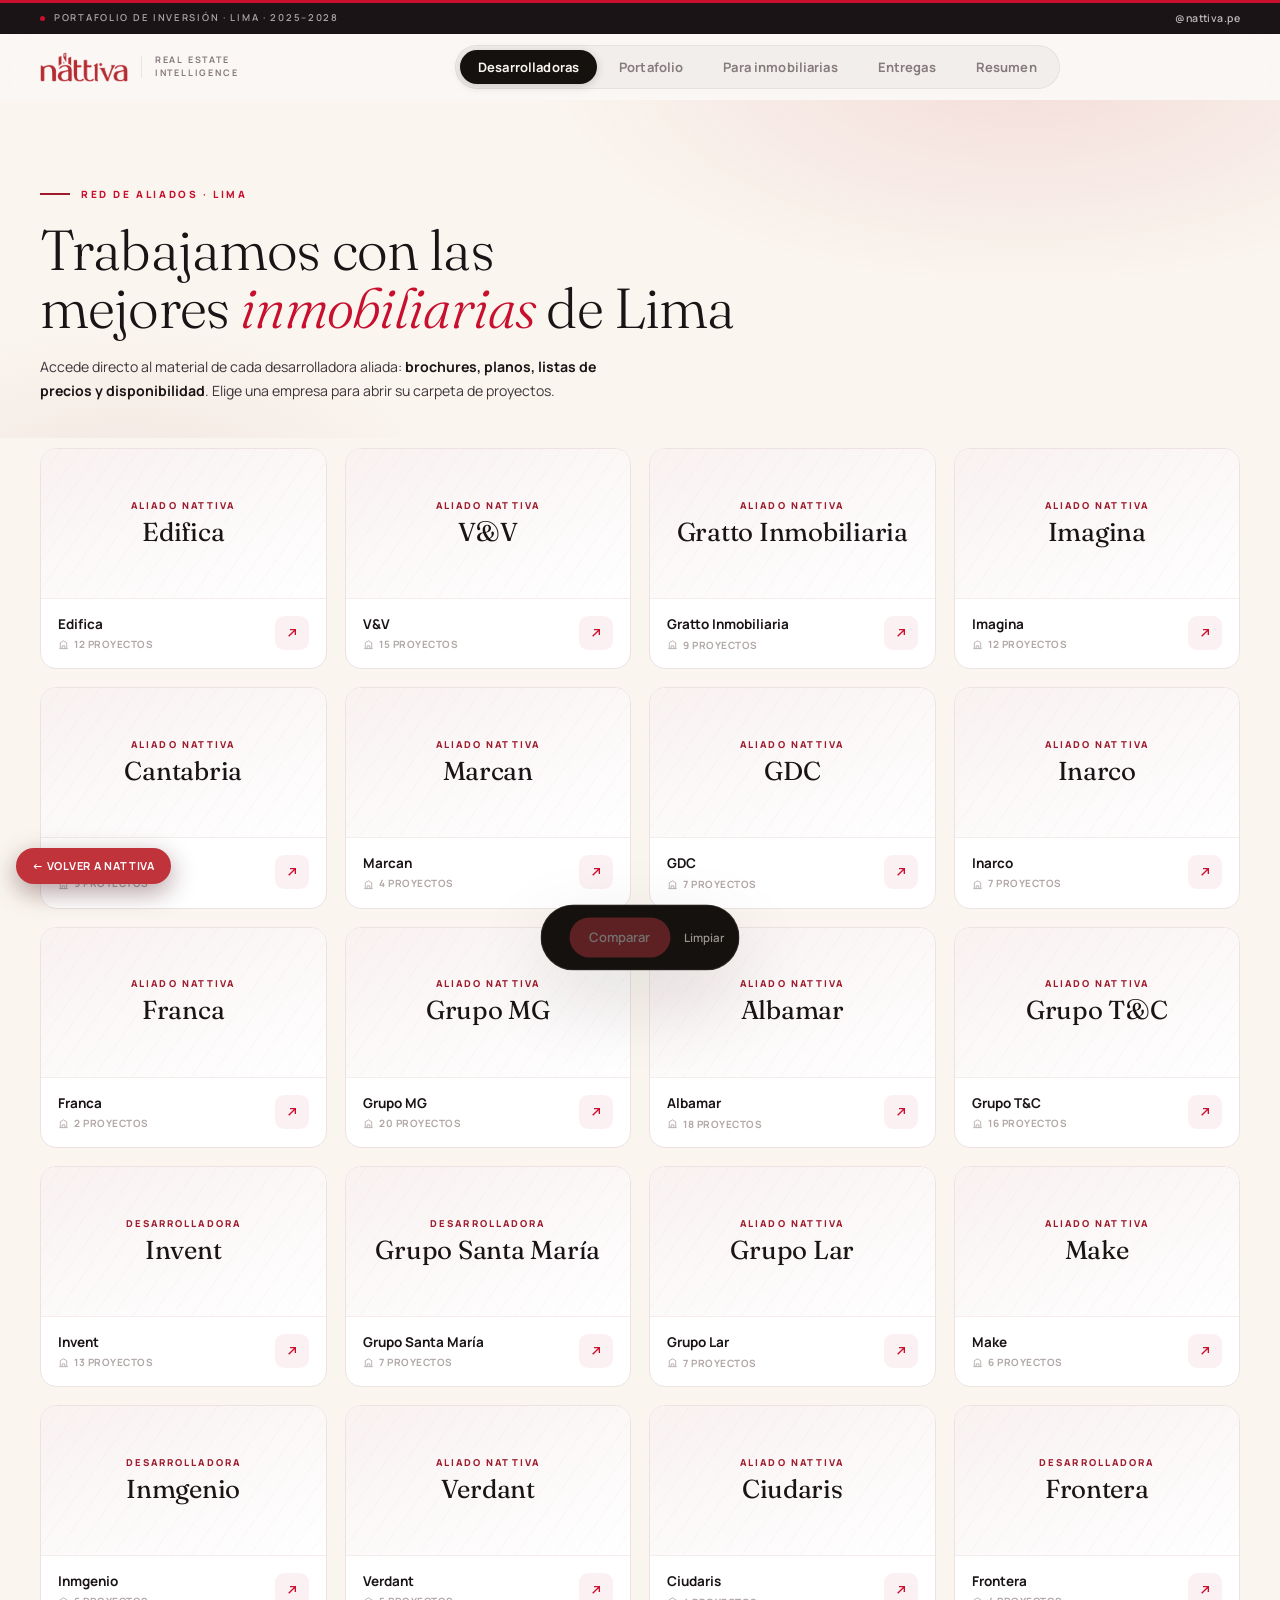
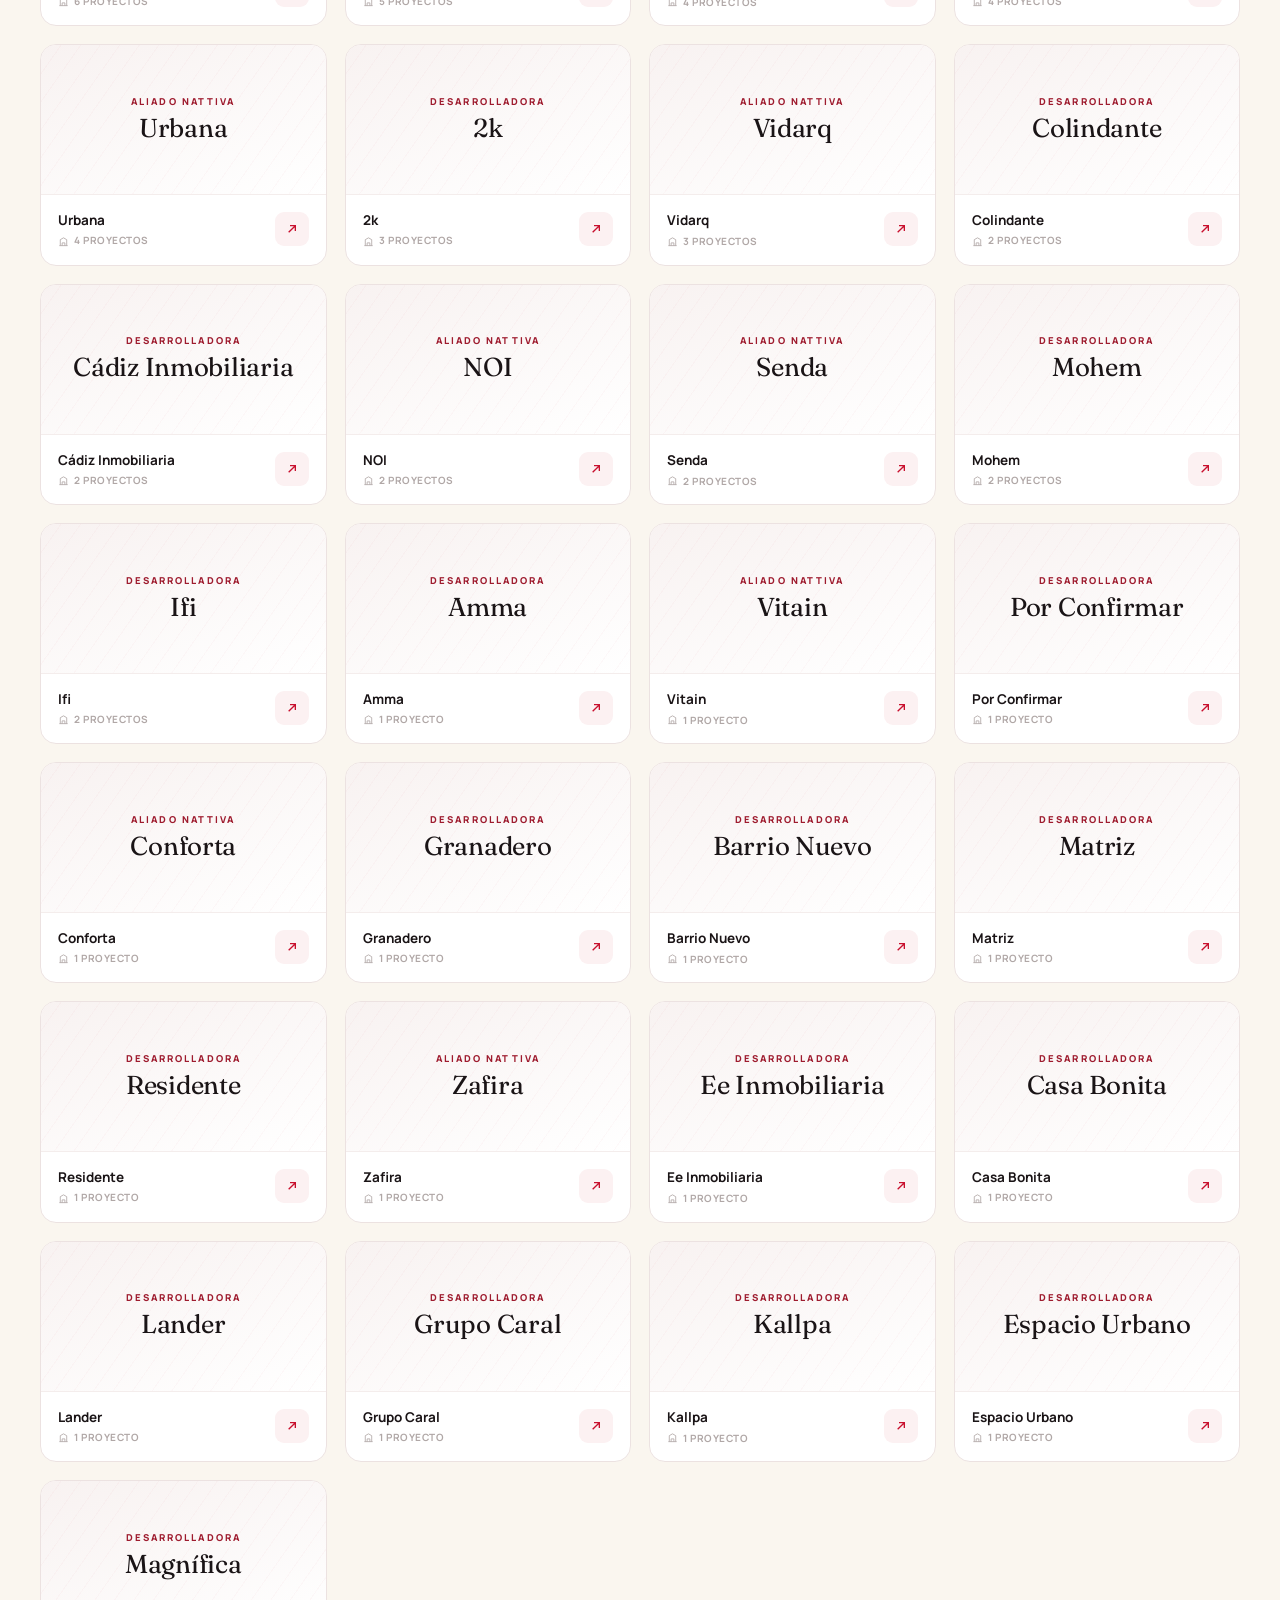
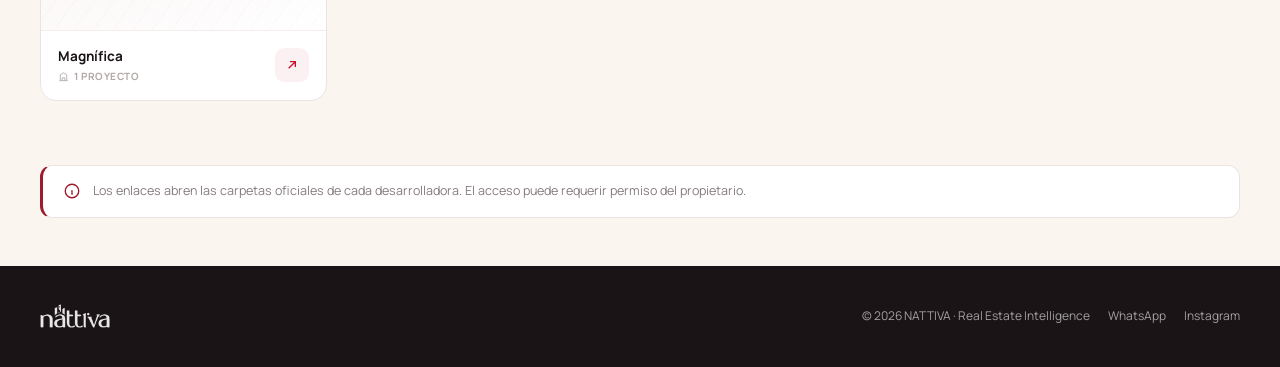
==== herramientas/explorador/index.html @ 12883621 "Ficha: la ficha completa se desplaza y gana indice de secciones Con la galeria dentro, el hero fijo " ====
<!DOCTYPE html>
<html lang="es">
<head>
<meta charset="UTF-8">
<meta name="viewport" content="width=device-width,initial-scale=1.0">
<title>NATTIVA · Portafolio de Inversión Inmobiliaria · Lima</title>
<meta name="description" content="Portafolio curado de departamentos en los mejores distritos de Lima. Compara proyectos, precios, cuotas y financiamiento bancario.">
<link rel="preconnect" href="https://fonts.googleapis.com">
<link rel="preconnect" href="https://fonts.gstatic.com" crossorigin>
<link href="https://fonts.googleapis.com/css2?family=Fraunces:ital,opsz,wght@0,9..144,300;0,9..144,400;0,9..144,500;0,9..144,600;1,9..144,300;1,9..144,400&family=Manrope:wght@300;400;500;600;700;800&display=swap" rel="stylesheet">
<style>
*{box-sizing:border-box;margin:0;padding:0}
:root{
  --bg:#FBF7F6;--paper:#FFFFFF;--paper2:#F8F2F1;
  --ink:#1A1416;--ink2:#3C3438;--muted:#857B7E;--faint:#B0A7A6;
  --line:#ECE2E1;--line2:#F4EDEC;
  --em:#C8102E;--emd:#9A0A22;--eml:#E12338;--emsoft:#c8102e0f;
  --gold:#9E1B2E;--goldsoft:#9e1b2e16;
  --usd:#1C4E80;
  --serif:"Fraunces",Georgia,serif;--sans:"Manrope",system-ui,sans-serif;
  --sh1:0 1px 2px rgba(26,20,22,.05);
  --sh2:0 12px 40px -12px rgba(26,20,22,.16);
  --sh3:0 30px 80px -20px rgba(120,10,25,.22);
  --ease:cubic-bezier(.2,.8,.2,1);
}
html{scroll-behavior:smooth;-webkit-text-size-adjust:100%}
body{font-family:var(--sans);background:var(--bg);color:var(--ink);-webkit-font-smoothing:antialiased;line-height:1.5;overflow-x:hidden}
.num{font-variant-numeric:tabular-nums;font-feature-settings:"tnum" 1}
a{color:inherit;text-decoration:none}
button{font-family:inherit;cursor:pointer;border:none;background:none}
::selection{background:var(--em);color:#fff}
:focus-visible{outline:2px solid var(--em);outline-offset:2px;border-radius:6px}

/* ===== TOPBAR ===== */
.tb{background:var(--ink);color:#fff;height:34px;display:flex;align-items:center;justify-content:space-between;padding:0 clamp(1rem,4vw,2.5rem);font-size:11px;border-top:3px solid var(--em)}
.tb-l{display:flex;align-items:center;gap:9px;letter-spacing:.18em;text-transform:uppercase;font-weight:600;color:rgba(255,255,255,.62);font-size:9.5px}
.tb-dot{width:5px;height:5px;border-radius:50%;background:var(--em);box-shadow:0 0 0 0 rgba(200,16,46,.6);animation:pulse 2.6s infinite}
@keyframes pulse{0%,100%{box-shadow:0 0 0 0 rgba(200,16,46,.5)}50%{box-shadow:0 0 0 5px rgba(200,16,46,0)}}
.tb-r{display:flex;align-items:center;gap:18px}
.tb-a{color:rgba(255,255,255,.7);font-weight:600;letter-spacing:.04em;font-size:10.5px;display:flex;align-items:center;gap:6px;transition:color .2s}
.tb-a:hover{color:#fff}
.tb-cta{background:var(--em);color:#fff;padding:5px 14px;border-radius:4px;font-weight:700;font-size:10.5px;letter-spacing:.05em;transition:background .2s}
.tb-cta:hover{background:var(--eml)}

/* ===== HEADER ===== */
header{position:sticky;top:0;z-index:600;height:66px;display:flex;align-items:center;justify-content:space-between;padding:0 clamp(1rem,4vw,2.5rem);background:rgba(251,247,246,.82);backdrop-filter:blur(18px);border-bottom:1px solid transparent;transition:all .3s}
header.stuck{background:rgba(255,255,255,.92);border-bottom-color:var(--line);box-shadow:var(--sh1)}
.brand{display:flex;align-items:center;gap:13px}
.brand img{height:30px;width:auto}
.brand-div{width:1px;height:22px;background:var(--line)}
.brand-tag{font-size:9px;letter-spacing:.2em;text-transform:uppercase;color:var(--muted);font-weight:700;line-height:1.4;max-width:120px}
.hcta{display:flex;align-items:center;gap:10px}
.hbtn{padding:9px 18px;border-radius:6px;font-weight:700;font-size:12.5px;letter-spacing:.01em;transition:all .22s var(--ease)}
.hbtn-g{background:var(--ink);color:#fff}
.hbtn-g:hover{background:var(--em);transform:translateY(-1px);box-shadow:0 8px 20px -8px rgba(200,16,46,.5)}
.hbtn-o{color:var(--ink2);border:1px solid var(--line)}
.hbtn-o:hover{border-color:var(--ink);background:var(--paper)}

/* ===== NAV TABS ===== */
.htabs{display:flex;gap:4px;background:var(--paper2);border:1px solid var(--line);border-radius:10px;padding:4px}
.htab{padding:8px 18px;border-radius:7px;font-size:13px;font-weight:700;color:var(--muted);letter-spacing:.01em;transition:all .2s var(--ease)}
.htab:hover{color:var(--ink)}
.htab.on{background:var(--ink);color:#fff;box-shadow:var(--sh1)}
body.view-devs #top,body.view-devs #proyectos,body.view-devs .rhead,body.view-devs #grid,
body.view-biz #top,body.view-biz #proyectos,body.view-biz .rhead,body.view-biz #grid,
body.view-devs #pulse,body.view-biz #pulse{display:none!important}
body:not(.view-devs) #devsView{display:none}
body:not(.view-biz) #bizView{display:none}
body.view-ent #top,body.view-ent #proyectos,body.view-ent .rhead,body.view-ent #grid,body.view-ent #pulse{display:none!important}
body:not(.view-ent) #entView{display:none}
body.view-sum #top,body.view-sum #proyectos,body.view-sum .rhead,body.view-sum #grid,body.view-sum #pulse{display:none!important}
body:not(.view-sum) #sumView{display:none}

/* ===== DEVS DIRECTORY ===== */
#devsView{min-height:60vh}
.dv-hero{position:relative;padding:clamp(2.6rem,6vw,5rem) clamp(1rem,4vw,2.5rem) clamp(1.4rem,3vw,2.2rem);overflow:hidden}
.dv-hero::before{content:'';position:absolute;inset:0;background:radial-gradient(820px 380px at 80% -10%,rgba(200,16,46,.11),transparent 60%),radial-gradient(560px 320px at 10% 120%,rgba(158,27,46,.08),transparent 60%);pointer-events:none}
.dv-in{position:relative;max-width:1320px;margin:0 auto}
.dv-eye{display:inline-flex;align-items:center;gap:11px;font-size:10px;font-weight:800;letter-spacing:.26em;text-transform:uppercase;color:var(--em);margin-bottom:1.2rem}
.dv-eye::before{content:'';width:30px;height:1.5px;background:var(--gold)}
.dv-h1{font-family:var(--serif);font-weight:300;font-size:clamp(2.2rem,4.4vw,3.6rem);line-height:1.04;letter-spacing:-.015em;color:var(--ink)}
.dv-h1 em{font-style:italic;color:var(--em)}
.dv-sub{margin-top:1.1rem;font-size:clamp(14px,1.1vw,15.5px);color:var(--ink2);max-width:600px;line-height:1.7}
.dv-sub b{color:var(--ink);font-weight:700}
.dv-grid{max-width:1320px;margin:0 auto;padding:.6rem clamp(1rem,4vw,2.5rem) 4rem;display:grid;grid-template-columns:repeat(auto-fill,minmax(248px,1fr));gap:18px}
.ptile{background:var(--paper);border:1px solid var(--line);border-radius:16px;overflow:hidden;display:flex;flex-direction:column;cursor:pointer;transition:transform .3s var(--ease),box-shadow .3s var(--ease),border-color .3s;opacity:0;transform:translateY(14px);animation:rise .5s var(--ease) forwards}
.ptile:hover{transform:translateY(-4px);box-shadow:var(--sh2);border-color:var(--em)}
.ptile-logo{position:relative;height:150px;display:flex;align-items:center;justify-content:center;padding:1.4rem;background:linear-gradient(160deg,var(--paper2),#fff);border-bottom:1px solid var(--line2);overflow:hidden}
.ptile-logo::after{content:'';position:absolute;inset:0;background:repeating-linear-gradient(125deg,rgba(200,16,46,.025) 0 1px,transparent 1px 16px);pointer-events:none}
.ptile-img{max-height:84px;max-width:170px;width:auto;object-fit:contain;position:relative;z-index:1}
.ptile-wm{position:relative;z-index:1;text-align:center;font-family:var(--serif);font-weight:400;font-size:1.62rem;line-height:1.05;color:var(--ink);letter-spacing:-.01em}
.ptile-wm small{display:block;font-family:var(--sans);font-size:9.5px;font-weight:800;letter-spacing:.22em;text-transform:uppercase;color:var(--gold);margin-bottom:8px}
.ptile-body{padding:15px 17px 16px;display:flex;align-items:center;justify-content:space-between;gap:10px}
.ptile-name{font-size:13.5px;font-weight:700;color:var(--ink)}
.ptile-src{font-size:10px;font-weight:700;letter-spacing:.05em;color:var(--faint);text-transform:uppercase;margin-top:3px;display:flex;align-items:center;gap:5px}
.ptile-src svg{width:11px;height:11px;stroke:var(--faint);fill:none;stroke-width:1.8}
.ptile-go{flex-shrink:0;width:34px;height:34px;border-radius:9px;background:var(--emsoft);display:flex;align-items:center;justify-content:center;transition:all .22s var(--ease)}
.ptile-go svg{width:16px;height:16px;stroke:var(--em);fill:none;stroke-width:2;transition:transform .22s}
.ptile:hover .ptile-go{background:var(--em)}
.ptile:hover .ptile-go svg{stroke:#fff;transform:translate(2px,-2px)}
.dv-note{max-width:1320px;margin:0 auto 3rem;padding:0 clamp(1rem,4vw,2.5rem)}
.dv-note-in{background:var(--paper);border:1px solid var(--line);border-left:3px solid var(--gold);border-radius:12px;padding:16px 20px;font-size:12.5px;color:var(--muted);display:flex;align-items:center;gap:12px}
.dv-note-in svg{width:18px;height:18px;stroke:var(--gold);fill:none;stroke-width:1.8;flex-shrink:0}

@media(max-width:760px){
  header{flex-wrap:wrap;height:auto;padding-top:10px;padding-bottom:10px;gap:8px}
  .htabs{order:3;flex:1 0 100%;justify-content:center}
  .htab{flex:1;text-align:center;padding:9px 10px}
  header .hcta{margin-left:auto}
  header .hcta .hbtn-o{display:none}
}

/* ===== HERO ===== */
.hero{position:relative;padding:clamp(3.2rem,7vw,6.2rem) clamp(1rem,4vw,2.5rem) clamp(2.4rem,4vw,3.4rem);overflow:hidden}
.hero::before{content:'';position:absolute;inset:0;background:
  radial-gradient(900px 440px at 90% -10%,rgba(200,16,46,.13),transparent 60%),
  radial-gradient(680px 360px at 6% 112%,rgba(158,27,46,.08),transparent 60%);pointer-events:none}
.hero-in{position:relative;max-width:1320px;margin:0 auto;display:grid;grid-template-columns:1.18fr .82fr;gap:clamp(2rem,5vw,5rem);align-items:end}
.heyebrow{display:inline-flex;align-items:center;gap:10px;font-size:10px;font-weight:800;letter-spacing:.24em;text-transform:uppercase;color:var(--em);margin-bottom:1.5rem}
.heyebrow::before{content:'';width:7px;height:7px;border-radius:50%;background:var(--em);box-shadow:0 0 0 0 rgba(200,16,46,.5);animation:pulse 2.4s infinite}
.h1{font-family:var(--serif);font-weight:300;font-size:clamp(2.7rem,5.4vw,5rem);line-height:1.0;letter-spacing:-.02em;color:var(--ink)}
.h1 em{font-style:italic;color:var(--em)}
.hsub{margin-top:1.5rem;font-size:clamp(14px,1.2vw,16.5px);font-weight:400;color:var(--ink2);max-width:520px;line-height:1.72}
.hsub b{color:var(--ink);font-weight:700}
.hcta-row{margin-top:1.8rem;display:flex;gap:11px;flex-wrap:wrap}
.hero-btn{display:inline-flex;align-items:center;gap:9px;padding:13px 22px;border-radius:9px;font-weight:700;font-size:13.5px;transition:all .22s var(--ease)}
.hero-btn svg{width:16px;height:16px;stroke:currentColor;fill:none;stroke-width:2;transition:transform .22s var(--ease)}
.hero-btn-p{background:var(--em);color:#fff;box-shadow:0 12px 28px -10px rgba(200,16,46,.5)}
.hero-btn-p:hover{background:var(--eml);transform:translateY(-2px)}
.hero-btn-p:hover svg{transform:translateX(3px)}
.hero-btn-o{color:var(--ink);border:1px solid var(--line);background:var(--paper)}
.hero-btn-o:hover{border-color:var(--ink);background:var(--paper2)}
.hmeta{margin-top:1.6rem;display:flex;gap:9px;flex-wrap:wrap}
.hpill{display:inline-flex;align-items:center;gap:7px;padding:7px 13px;border:1px solid var(--line);border-radius:30px;background:var(--paper);font-size:11.5px;font-weight:600;color:var(--ink2)}
.hpill svg{width:13px;height:13px;stroke:var(--em);fill:none;stroke-width:1.8}
.hstats-wrap{border:1px solid var(--line);border-radius:16px;overflow:hidden;box-shadow:var(--sh2);background:var(--paper)}
.hstats-hd{display:flex;align-items:center;justify-content:space-between;padding:11px 16px;background:var(--ink);color:#fff}
.hstats-hd-l{display:inline-flex;align-items:center;gap:8px;font-size:9.5px;font-weight:800;letter-spacing:.16em;text-transform:uppercase;color:rgba(255,255,255,.92)}
.hstats-hd-l::before{content:'';width:6px;height:6px;border-radius:50%;background:var(--em);box-shadow:0 0 0 0 rgba(200,16,46,.6);animation:pulse 2.4s infinite}
.hstats-hd-r{font-size:9.5px;font-weight:800;letter-spacing:.16em;text-transform:uppercase;color:rgba(255,255,255,.5)}
.hstats{display:grid;grid-template-columns:1fr 1fr;gap:1px;background:var(--line)}
.hstat{background:var(--paper);padding:1.4rem 1.5rem;display:flex;flex-direction:column;gap:5px;transition:background .25s}
.hstat:hover{background:var(--paper2)}
.hstat-v{font-family:var(--serif);font-weight:400;font-size:2.3rem;line-height:1;color:var(--ink)}
.hstat-v.em{color:var(--em)}
.hstat-k{font-size:9.5px;font-weight:800;letter-spacing:.16em;text-transform:uppercase;color:var(--muted)}
.hstat-s{font-size:11px;color:var(--faint);font-weight:500}

/* ===== MARKET PULSE TICKER ===== */
.pulse{position:relative;display:flex;align-items:stretch;background:var(--ink);color:#fff;overflow:hidden}
.pulse-lab{display:flex;align-items:center;gap:8px;padding:0 18px;font-size:9.5px;font-weight:800;letter-spacing:.18em;text-transform:uppercase;background:var(--em);color:#fff;white-space:nowrap;z-index:2}
.pulse-lab::before{content:'';width:6px;height:6px;border-radius:50%;background:#fff;box-shadow:0 0 0 0 rgba(255,255,255,.7);animation:pulseW 2s infinite}
@keyframes pulseW{0%,100%{box-shadow:0 0 0 0 rgba(255,255,255,.6)}50%{box-shadow:0 0 0 5px rgba(255,255,255,0)}}
.pulse-vp{flex:1;overflow:hidden;-webkit-mask-image:linear-gradient(90deg,transparent,#000 3%,#000 94%,transparent);mask-image:linear-gradient(90deg,transparent,#000 3%,#000 94%,transparent)}
.pulse-track{display:inline-flex;align-items:center;white-space:nowrap;animation:ticker 46s linear infinite;will-change:transform}
.pulse:hover .pulse-track{animation-play-state:paused}
@keyframes ticker{from{transform:translateX(0)}to{transform:translateX(-50%)}}
.pulse-it{display:inline-flex;align-items:center;gap:9px;padding:9px 20px;font-size:11.5px;border-right:1px solid rgba(255,255,255,.08)}
.pulse-d{font-weight:700;color:#fff;letter-spacing:.01em}
.pulse-u{color:rgba(255,255,255,.5);font-weight:600}
.pulse-p{font-weight:800;color:#fff;font-variant-numeric:tabular-nums}
.pulse-delta{font-weight:800;font-size:10.5px;font-variant-numeric:tabular-nums}
.pulse-delta.up{color:#ff5b6e}
.pulse-delta.dn{color:#7fb6ff}
@media(max-width:760px){.pulse-lab{padding:0 12px;font-size:8.5px;letter-spacing:.12em}}

/* ===== FILTER BAR ===== */
.fwrap{position:sticky;top:66px;z-index:500;background:rgba(251,247,246,.9);backdrop-filter:blur(16px);border-top:1px solid var(--line);border-bottom:1px solid var(--line);padding:.85rem clamp(1rem,4vw,2.5rem)}
.fbar{max-width:1320px;margin:0 auto;display:flex;align-items:center;gap:10px;flex-wrap:wrap}
.fsearch{flex:1;min-width:200px;position:relative;display:flex;align-items:center}
.fsearch svg{position:absolute;left:13px;width:15px;height:15px;stroke:var(--muted);fill:none;stroke-width:1.8;pointer-events:none}
.fsearch input{width:100%;padding:10px 14px 10px 36px;border:1px solid var(--line);border-radius:8px;background:var(--paper);font-size:13px;font-family:inherit;color:var(--ink);transition:border-color .2s}
.fsearch input::placeholder{color:var(--faint)}
.fsearch input:focus{outline:none;border-color:var(--em);box-shadow:0 0 0 3px var(--emsoft)}
.fsel{padding:10px 30px 10px 12px;border:1px solid var(--line);border-radius:8px;background:var(--paper) url("data:image/svg+xml,%3Csvg xmlns='http://www.w3.org/2000/svg' width='10' height='10' viewBox='0 0 12 12'%3E%3Cpath d='M2 4l4 4 4-4' stroke='%237C7F88' stroke-width='1.6' fill='none'/%3E%3C/svg%3E") no-repeat right 11px center;font-size:12.5px;font-family:inherit;color:var(--ink2);font-weight:600;-webkit-appearance:none;appearance:none;cursor:pointer;max-width:170px}
.fsel:focus{outline:none;border-color:var(--em)}
.fchips{display:flex;align-items:center;gap:5px}
.flab{font-size:9.5px;font-weight:800;letter-spacing:.12em;text-transform:uppercase;color:var(--faint);margin-right:2px}
.chip{padding:8px 12px;border:1px solid var(--line);border-radius:7px;background:var(--paper);font-size:12px;font-weight:600;color:var(--ink2);transition:all .18s}
.chip:hover{border-color:var(--ink2)}
.chip.on{background:var(--em);border-color:var(--em);color:#fff}
.fnum{width:84px;padding:10px 10px;border:1px solid var(--line);border-radius:8px;background:var(--paper);font-size:12.5px;font-family:inherit;color:var(--ink);font-variant-numeric:tabular-nums}
.fnum:focus{outline:none;border-color:var(--em)}
.fdiv{width:1px;height:24px;background:var(--line)}
.fclr{font-size:12px;font-weight:700;color:var(--em);padding:8px 6px}
.fclr:hover{text-decoration:underline}

/* ===== RESULTS HEAD ===== */
.rhead{max-width:1320px;margin:0 auto;padding:1.6rem clamp(1rem,4vw,2.5rem) .4rem;display:flex;align-items:baseline;justify-content:space-between;gap:1rem;flex-wrap:wrap}
.rhead-t{font-size:13px;color:var(--muted);font-weight:500}
.rhead-t b{color:var(--ink);font-weight:800}
.rsort{display:flex;align-items:center;gap:8px}

/* ===== VIEW TOGGLE (grid/list) ===== */
.vtoggle{display:flex;gap:3px;background:var(--paper2);border:1px solid var(--line);border-radius:8px;padding:3px}
.vtbtn{display:flex;align-items:center;gap:6px;padding:7px 12px;border-radius:6px;font-size:12px;font-weight:700;color:var(--muted);transition:all .18s}
.vtbtn svg{width:14px;height:14px;stroke:currentColor;fill:none;stroke-width:2}
.vtbtn.on{background:var(--ink);color:#fff}

/* ===== LIST VIEW ===== */
.list{max-width:1320px;margin:0 auto;padding:1rem clamp(1rem,4vw,2.5rem) 4rem;display:flex;flex-direction:column;gap:9px}
.lrow{display:grid;grid-template-columns:40px 1.7fr 1fr .9fr .9fr auto auto;align-items:center;gap:16px;background:var(--paper);border:1px solid var(--line);border-radius:12px;padding:13px 18px;cursor:pointer;transition:all .2s var(--ease);opacity:0;transform:translateY(8px);animation:rise .4s var(--ease) forwards}
.lrow:hover{border-color:var(--em);box-shadow:var(--sh1);transform:translateY(-1px)}
.lmono{width:40px;height:40px;border-radius:9px;background:linear-gradient(135deg,var(--emd),var(--eml));color:#fff;display:flex;align-items:center;justify-content:center;font-family:var(--serif);font-size:15px;font-weight:500}
.lname{font-family:var(--serif);font-size:1.15rem;color:var(--ink);line-height:1.15}
.lsub{font-size:11px;color:var(--muted);font-weight:600;margin-top:2px}
.lk{font-size:9px;font-weight:800;letter-spacing:.12em;text-transform:uppercase;color:var(--faint)}
.lv{font-size:13.5px;font-weight:700;color:var(--ink);margin-top:2px;font-variant-numeric:tabular-nums}
.lv.em{color:var(--em)}
.ldorm{display:flex;gap:4px}
.ldorm span{font-size:10px;font-weight:700;width:20px;height:20px;border-radius:5px;border:1px solid var(--line);display:flex;align-items:center;justify-content:center;color:var(--ink2)}
.lgo{font-size:11.5px;font-weight:700;color:var(--em);white-space:nowrap}
@media(max-width:900px){.lrow{grid-template-columns:36px 1fr auto;gap:12px}.lrow .lcol-hide{display:none}}

/* ===== COMPARE ===== */
.ccheck{position:absolute;top:13px;left:13px;z-index:3;display:flex;align-items:center;gap:6px;background:rgba(20,22,26,.55);backdrop-filter:blur(4px);border:1px solid rgba(255,255,255,.2);color:#fff;font-size:11px;font-weight:700;padding:5px 10px 5px 7px;border-radius:20px;transition:all .18s}
.ccheck:hover{background:rgba(20,22,26,.75)}
.ccheck.on{background:var(--gold);border-color:var(--gold);color:#fff}
.ccheck .cbox{width:15px;height:15px;border-radius:4px;border:1.5px solid currentColor;display:flex;align-items:center;justify-content:center}
.ccheck .cbox svg{width:11px;height:11px;stroke:currentColor;fill:none;stroke-width:2.5;opacity:0}
.ccheck.on .cbox svg{opacity:1}
.lcheck{width:22px;height:22px;border-radius:5px;border:1.5px solid var(--line);display:flex;align-items:center;justify-content:center;flex-shrink:0;transition:all .18s}
.lcheck svg{width:13px;height:13px;stroke:#fff;fill:none;stroke-width:2.5;opacity:0}
.lcheck.on{background:var(--gold);border-color:var(--gold)}
.lcheck.on svg{opacity:1;stroke:#fff}
.ctray{position:fixed;left:50%;transform:translateX(-50%) translateY(140%);bottom:22px;z-index:700;background:var(--ink);color:#fff;border-radius:14px;box-shadow:var(--sh3);padding:12px 14px;display:flex;align-items:center;gap:14px;transition:transform .38s var(--ease);max-width:min(94vw,720px)}
.ctray.on{transform:translateX(-50%) translateY(0)}
.ctray-items{display:flex;gap:8px;align-items:center;flex-wrap:wrap}
.ctray-chip{display:flex;align-items:center;gap:8px;background:rgba(255,255,255,.1);border-radius:8px;padding:6px 8px 6px 11px;font-size:12px;font-weight:600}
.ctray-chip button{color:rgba(255,255,255,.6);font-size:15px;line-height:1;width:18px;height:18px;border-radius:50%;transition:all .15s}
.ctray-chip button:hover{background:rgba(255,255,255,.18);color:#fff}
.ctray-empty{font-size:12px;color:rgba(255,255,255,.55);font-weight:500}
.ctray-go{background:var(--gold);color:#fff;font-weight:800;font-size:13px;padding:11px 20px;border-radius:9px;white-space:nowrap;transition:all .2s}
.ctray-go:hover{background:#b5223a}
.ctray-go:disabled{opacity:.4;cursor:not-allowed}
.ctray-clr{font-size:11.5px;color:rgba(255,255,255,.6);font-weight:600}
.ctray-clr:hover{color:#fff}

/* compare modal */
.cmpbg{position:fixed;inset:0;z-index:950;background:rgba(20,22,26,.55);backdrop-filter:blur(6px);opacity:0;pointer-events:none;transition:opacity .3s}
.cmpbg.on{opacity:1;pointer-events:auto}
.cmp{position:fixed;inset:clamp(1rem,4vw,3rem);z-index:951;background:var(--bg);border-radius:18px;box-shadow:var(--sh3);transform:scale(.97);opacity:0;pointer-events:none;transition:all .32s var(--ease);display:flex;flex-direction:column;overflow:hidden}
.cmp.on{transform:none;opacity:1;pointer-events:auto}
.cmp-head{display:flex;align-items:center;justify-content:space-between;padding:20px clamp(1.2rem,3vw,2rem);border-bottom:1px solid var(--line);background:var(--paper)}
.cmp-head h2{font-family:var(--serif);font-weight:400;font-size:1.5rem;color:var(--ink)}
.cmp-sub{font-size:11px;font-weight:800;letter-spacing:.03em;color:var(--em);margin-top:5px;text-transform:uppercase}
.cmp-body{flex:1;overflow:auto;padding:0}
.cmp-table{width:100%;border-collapse:collapse;font-size:13px}
.cmp-table th,.cmp-table td{padding:15px 18px;text-align:left;border-bottom:1px solid var(--line2);vertical-align:top}
.cmp-table thead th{position:sticky;top:0;background:var(--bg);z-index:2;border-bottom:1.5px solid var(--line)}
.cmp-table thead th:first-child{font-size:10px;font-weight:800;letter-spacing:.12em;text-transform:uppercase;color:var(--faint)}
.cmp-proj{font-family:var(--serif);font-size:1.2rem;color:var(--ink);line-height:1.15}
.cmp-proj small{display:block;font-family:var(--sans);font-size:11px;font-weight:700;color:var(--muted);margin-top:3px;letter-spacing:.02em}
.cmp-table tbody th{font-size:10px;font-weight:800;letter-spacing:.1em;text-transform:uppercase;color:var(--muted);white-space:nowrap}
.cmp-table td{font-weight:700;color:var(--ink);font-variant-numeric:tabular-nums}
.cmp-table td.best{color:var(--em)}
.cmp-table td.best::after{content:' ★';color:var(--gold);font-size:10px}
.cmp-wa{display:inline-flex;align-items:center;gap:6px;background:var(--em);color:#fff;font-weight:700;font-size:12px;padding:9px 14px;border-radius:8px}
.cmpu-sec{border-bottom:1px solid var(--line);padding-bottom:10px}
.cmpu-head{display:flex;align-items:flex-start;justify-content:space-between;gap:12px;flex-wrap:wrap;padding:18px clamp(1.2rem,3vw,2rem) 12px}
.cmpu-proj{font-family:var(--serif);font-size:1.2rem;color:var(--ink);line-height:1.2}
.cmpu-meta{font-family:var(--sans);font-size:11.5px;font-weight:700;color:var(--muted);margin-top:4px}
.cmpu-tablewrap{overflow-x:auto;padding:0 clamp(1.2rem,3vw,2rem) 6px}
.cmpu-table{width:100%;border-collapse:collapse;font-size:12.5px}
.cmpu-table th,.cmpu-table td{padding:9px 12px;text-align:left;border-bottom:1px solid var(--line2);white-space:nowrap}
.cmpu-table thead th{font-size:9.5px;font-weight:800;letter-spacing:.08em;text-transform:uppercase;color:var(--faint)}
.cmpu-table td{font-weight:700;color:var(--ink);font-variant-numeric:tabular-nums}
.cmpu-table th.r,.cmpu-table td.r{text-align:right}
.cmpu-table tbody tr:hover{background:var(--paper)}

/* ===== MAP & UNIT DETAIL (drill-down) ===== */
.dd-section{padding:18px clamp(1.2rem,3vw,2.4rem) 0}
.dd-pos{background:var(--paper);border:1px solid var(--line);border-radius:14px;padding:18px 20px;box-shadow:var(--sh1)}
.dd-pos-hd{display:flex;align-items:baseline;justify-content:space-between;gap:12px;margin-bottom:16px;flex-wrap:wrap}
.dd-pos-v{font-family:var(--serif);font-weight:400;font-size:1.7rem;color:var(--em);line-height:1}
.dd-pos-v small{font-family:var(--sans);font-size:11px;font-weight:700;color:var(--muted)}
.dd-pos-vd{font-size:13px;color:var(--ink2);font-weight:600}
.dd-pos-vd b{font-weight:800}
.dd-pos-vd b.up{color:var(--em)}
.dd-pos-vd b.dn{color:var(--usd)}
.dd-pos-track{position:relative;height:12px;border-radius:7px;background:linear-gradient(90deg,#eef3ee,var(--paper2) 50%,#fbe7ea);border:1px solid var(--line2);margin-bottom:10px}
.dd-pos-med{position:absolute;top:-6px;bottom:-6px;width:2px;background:var(--ink)}
.dd-pos-mark{position:absolute;top:50%;width:16px;height:16px;border-radius:50%;background:var(--em);border:3px solid #fff;box-shadow:0 2px 8px rgba(200,16,46,.5);transform:translate(-50%,-50%)}
.dd-pos-sc{display:flex;justify-content:space-between;font-size:10px;font-weight:700;color:var(--faint);font-variant-numeric:tabular-nums}
.dd-pos-sc span:nth-child(2){color:var(--muted)}
.dd-typos{display:grid;grid-template-columns:repeat(auto-fill,minmax(190px,1fr));gap:12px}
.dd-typo{background:var(--paper);border:1px solid var(--line);border-radius:14px;padding:14px 16px;box-shadow:var(--sh1)}
.dd-typo-h{display:flex;align-items:baseline;justify-content:space-between;gap:8px;margin-bottom:11px;padding-bottom:10px;border-bottom:1px solid var(--line2)}
.dd-typo-n{font-weight:800;font-size:14px;color:var(--ink)}
.dd-typo-u{font-size:11px;font-weight:700;color:#fff;background:var(--em);padding:3px 9px;border-radius:20px;white-space:nowrap}
.dd-typo-g{display:flex;flex-direction:column;gap:7px}
.dd-typo-g>div{display:flex;align-items:baseline;justify-content:space-between;gap:8px}
.dd-typo-g .k{font-size:11px;font-weight:600;color:var(--muted)}
.dd-typo-g .v{font-size:13px;font-weight:700;color:var(--ink2);font-variant-numeric:tabular-nums}
.dd-typo-g .v.em{color:var(--em);font-weight:800}

/* ===== DRAWER · CALCULADORA DE CUOTA ===== */
.dd-calc{display:grid;grid-template-columns:1.15fr .85fr;gap:18px;background:var(--paper);border:1px solid var(--line);border-radius:14px;padding:18px 20px;box-shadow:var(--sh1)}
.dd-calc-form{display:flex;flex-direction:column;gap:15px}
.dd-calc-f label{display:block;font-size:11px;font-weight:700;color:var(--muted);margin-bottom:7px}
.dd-calc-f input[type=number]{width:100%;padding:10px 12px;border:1px solid var(--line);border-radius:9px;font-family:inherit;font-size:14px;font-weight:700;color:var(--ink);background:#fff}
.dd-calc-f input[type=number]:focus{outline:none;border-color:var(--em)}
.dd-calc-lab{display:flex;justify-content:space-between;font-size:11px;font-weight:700;color:var(--muted);margin-bottom:8px}
.dd-calc-lab b{color:var(--em);font-weight:800}
.dd-calc-f input[type=range]{width:100%;-webkit-appearance:none;appearance:none;height:5px;border-radius:4px;background:var(--line);outline:none}
.dd-calc-f input[type=range]::-webkit-slider-thumb{-webkit-appearance:none;width:18px;height:18px;border-radius:50%;background:var(--em);cursor:pointer;border:3px solid #fff;box-shadow:0 1px 5px rgba(200,16,46,.5)}
.dd-calc-f input[type=range]::-moz-range-thumb{width:15px;height:15px;border-radius:50%;background:var(--em);cursor:pointer;border:3px solid #fff}
.dd-calc-out{background:linear-gradient(150deg,var(--emd),var(--em));border-radius:12px;padding:18px;color:#fff;display:flex;flex-direction:column}
.dd-calc-k{font-size:10px;font-weight:800;letter-spacing:.1em;text-transform:uppercase;color:rgba(255,255,255,.82)}
.dd-calc-v{font-family:var(--serif);font-weight:400;font-size:2.1rem;line-height:1.1;margin-top:6px;font-variant-numeric:tabular-nums}
.dd-calc-v small{font-family:var(--sans);font-size:12px;font-weight:700;opacity:.85}
.dd-calc-rows{margin-top:14px;padding-top:13px;border-top:1px solid rgba(255,255,255,.2);display:flex;flex-direction:column;gap:8px}
.dd-calc-rows div{display:flex;justify-content:space-between;font-size:12px}
.dd-calc-rows span{color:rgba(255,255,255,.78)}
.dd-calc-rows b{font-weight:800;font-variant-numeric:tabular-nums}
.dd-calc-note{margin-top:12px;font-size:10px;color:rgba(255,255,255,.62);line-height:1.5}
.dd-print{display:inline-flex;align-items:center;gap:7px;height:36px;padding:0 14px;border-radius:8px;background:rgba(255,255,255,.16);color:#fff;font-weight:700;font-size:12.5px;border:1px solid rgba(255,255,255,.25);transition:all .2s;white-space:nowrap}
.dd-print:hover{background:rgba(255,255,255,.28)}
.dd-print svg{width:15px;height:15px;stroke:currentColor;fill:none;stroke-width:1.9}
@media(max-width:680px){.dd-calc{grid-template-columns:1fr}.dd-print span{display:none}}
@media print{
  @page{margin:1.3cm}
  body.printing{background:#fff!important}
  body.printing>*:not(#dd){display:none!important}
  body.printing #dd{position:static!important;transform:none!important;width:100%!important;max-width:100%!important;box-shadow:none!important;height:auto!important;background:#fff!important}
  body.printing .dd-body{overflow:visible!important;max-height:none!important}
  body.printing .dd-actions,body.printing .dd-calc,body.printing .dd-map,body.printing .dd-cta{display:none!important}
  body.printing .utable{font-size:9px!important;width:100%!important;table-layout:fixed!important}
  body.printing .utable th,body.printing .utable td{padding:4px 4px!important}
  body.printing .utable td:not(:first-child),body.printing .utable th:not(:first-child){white-space:nowrap!important}
  body.printing .u-unit{font-size:9px!important}
  body.printing .u-model{font-size:7.5px!important;word-break:break-word}
  body.printing .urow .ar{display:none!important}
  body.printing *{-webkit-print-color-adjust:exact!important;print-color-adjust:exact!important}
}
/* ===== Panel de filtros (multi-selección) ===== */
.fopen{display:inline-flex;align-items:center;gap:8px;height:40px;padding:0 16px;border-radius:9px;background:var(--ink);color:#fff;font-weight:700;font-size:12.5px;border:none;cursor:pointer;white-space:nowrap;transition:filter .15s}
.fopen:hover{filter:brightness(1.15)}
.fopen svg{width:16px;height:16px;stroke:currentColor;fill:none;stroke-width:2;stroke-linecap:round}
.fpbg{position:fixed;inset:0;z-index:964;background:rgba(20,22,26,.55);backdrop-filter:blur(6px);opacity:0;pointer-events:none;transition:opacity .3s}
.fpbg.on{opacity:1;pointer-events:auto}
.fpanel{position:fixed;top:50%;left:50%;transform:translate(-50%,-46%) scale(.97);width:min(800px,94vw);max-height:90vh;z-index:965;background:var(--bg);border-radius:16px;box-shadow:var(--sh3);display:flex;flex-direction:column;overflow:hidden;opacity:0;pointer-events:none;transition:transform .32s var(--ease),opacity .26s var(--ease)}
.fpanel.on{transform:translate(-50%,-50%) scale(1);opacity:1;pointer-events:auto}
.fp-head{display:flex;align-items:center;justify-content:space-between;padding:20px 26px;border-bottom:1px solid var(--line);background:var(--paper)}
.fp-head h2{font-family:var(--serif);font-weight:400;font-size:1.6rem;color:var(--ink)}
.fp-x{width:34px;height:34px;border-radius:50%;border:none;background:var(--line2);color:var(--ink2);font-size:20px;cursor:pointer;line-height:1}
.fp-x:hover{background:var(--line)}
.fp-body{flex:1;overflow-y:auto;padding:24px 26px;display:grid;grid-template-columns:1fr 1fr;gap:22px 28px}
.fp-grp{display:flex;flex-direction:column;gap:11px;min-width:0}
.fp-grp.wide{grid-column:1/-1}
.fp-lab{font-size:10px;font-weight:800;letter-spacing:.13em;text-transform:uppercase;color:var(--muted);display:flex;justify-content:space-between;align-items:center}
.fp-lab b{color:var(--em);font-weight:800}
.fp-chips{display:flex;flex-wrap:wrap;gap:8px}
.fp-chip{font-size:12px;font-weight:700;color:var(--ink2);background:var(--paper);border:1px solid var(--line);padding:8px 13px;border-radius:22px;cursor:pointer;transition:all .14s;user-select:none;white-space:nowrap}
.fp-chip:hover{border-color:var(--faint)}
.fp-chip.on{background:var(--em);border-color:var(--em);color:#fff}
.fp-range{display:flex;align-items:center;gap:10px}
.fp-range input{flex:1;width:100%;min-width:0;padding:12px 13px;border:1px solid var(--line);border-radius:10px;background:var(--paper);font-size:13px;font-weight:700;color:var(--ink);font-family:inherit;font-variant-numeric:tabular-nums}
.fp-range input:focus{outline:none;border-color:var(--em)}
.fp-range span{font-size:11px;font-weight:800;color:var(--faint)}
.fp-toggles{display:flex;gap:9px;flex-wrap:wrap}
.fp-foot{display:flex;align-items:center;gap:11px;padding:16px 26px;border-top:1px solid var(--line);background:var(--paper)}
.fp-clr{margin-right:auto;background:none;border:1px solid var(--line);color:var(--ink2);font-weight:700;font-size:13px;padding:0 18px;height:48px;border-radius:11px;cursor:pointer}
.fp-clr:hover{border-color:var(--em);color:var(--em)}
.fp-pdf{background:var(--ink);color:#fff;font-weight:800;font-size:13px;border:none;height:48px;padding:0 20px;border-radius:11px;cursor:pointer;display:inline-flex;align-items:center;gap:8px;transition:filter .15s}
.fp-pdf:hover{filter:brightness(1.18)}
.fp-pdf svg{width:15px;height:15px;stroke:currentColor;fill:none;stroke-width:1.9}
.fp-go{background:var(--em);color:#fff;font-weight:800;font-size:14px;border:none;height:48px;padding:0 26px;border-radius:11px;cursor:pointer;transition:filter .15s}
.fp-go:hover{filter:brightness(1.08)}
@media(max-width:680px){.fopen span{display:none}.fopen{padding:0 12px}.fp-body{grid-template-columns:1fr}.fp-foot{flex-wrap:wrap}.fp-go{flex:1}}
/* ===== Botón + hoja de resumen para cliente ===== */
.rpdf{display:inline-flex;align-items:center;gap:7px;height:38px;padding:0 15px;border-radius:9px;background:var(--em);color:#fff;font-weight:700;font-size:12.5px;border:none;cursor:pointer;white-space:nowrap;transition:filter .15s}
.rpdf:hover{filter:brightness(1.08)}
.rpdf svg{width:15px;height:15px;stroke:currentColor;fill:none;stroke-width:1.9}
@media(max-width:680px){.rpdf span{display:none}}
#resumen{display:none}
.rz-wrap{max-width:1000px;margin:0 auto;padding:0 0 42px;color:var(--ink2);font-family:var(--sans);font-size:11.5px;line-height:1.5;background:#fff}
.rz-topline{height:5px;background:linear-gradient(90deg,var(--emd),var(--em) 55%,var(--gold))}
.rz-head{display:flex;justify-content:space-between;align-items:center;padding:26px 54px 20px}
.rz-brand{display:flex;align-items:center;gap:17px}
.rz-logo{height:40px;width:auto;display:block}
.rz-wordmark{font-family:var(--serif);font-size:2rem;color:var(--em)}
.rz-tag{font-size:8px;font-weight:800;letter-spacing:.26em;text-transform:uppercase;color:var(--faint);border-left:1px solid var(--line);padding-left:17px;line-height:1.4}
.rz-meta{text-align:right;font-size:10px;font-weight:700;letter-spacing:.03em;color:var(--muted);line-height:1.8}
.rz-meta b{color:var(--ink);font-weight:800;letter-spacing:.02em}
.rz-cover{padding:20px 54px 30px;border-top:1px solid var(--line);border-bottom:1.5px solid var(--ink);margin-bottom:32px}
.rz-kicker{font-size:9.5px;font-weight:800;letter-spacing:.26em;text-transform:uppercase;color:var(--em);margin-bottom:14px}
.rz-title{font-family:var(--serif);font-size:2.7rem;font-weight:400;color:var(--ink);line-height:1;letter-spacing:.004em;margin:0 0 20px}
.rz-chips{display:flex;flex-wrap:wrap;gap:8px;margin-bottom:22px}
.rz-chip{font-size:9.5px;font-weight:800;letter-spacing:.05em;color:var(--emd);background:var(--emsoft);border:1px solid #c8102e2b;padding:6px 13px;border-radius:20px;text-transform:uppercase}
.rz-stats{display:flex;gap:34px}
.rz-stat b{display:block;font-family:var(--serif);font-size:1.6rem;font-weight:500;color:var(--ink);line-height:1}
.rz-stat span{font-size:8.5px;font-weight:800;letter-spacing:.12em;text-transform:uppercase;color:var(--faint)}
.rz-dev{padding:0 54px;margin-bottom:36px;break-inside:avoid}
.rz-dev-h{display:flex;align-items:baseline;gap:12px;margin-bottom:4px}
.rz-idx{font-family:var(--serif);font-size:.95rem;font-weight:600;color:var(--em)}
.rz-dev-n{font-family:var(--serif);font-size:1.3rem;font-weight:500;color:var(--ink);letter-spacing:.01em;white-space:nowrap}
.rz-dev-c{font-size:9px;font-weight:800;letter-spacing:.08em;text-transform:uppercase;color:var(--faint);white-space:nowrap}
.rz-dev-h::after{content:"";flex:1;height:1px;background:var(--line);align-self:center}
.rz-tbl{width:100%;border-collapse:collapse;font-size:11.5px;margin-top:12px}
.rz-tbl thead th{text-align:left;font-size:8px;font-weight:800;letter-spacing:.1em;text-transform:uppercase;color:var(--faint);padding:0 12px 11px;border-bottom:1px solid var(--line);white-space:nowrap}
.rz-tbl th.r,.rz-tbl td.r{text-align:right;font-variant-numeric:tabular-nums}
.rz-tbl tr.rz-sub td{padding:15px 12px 6px;font-size:8.5px;font-weight:800;letter-spacing:.13em;text-transform:uppercase;color:var(--em);border-bottom:1px solid var(--line);background:transparent}
.rz-tbl tbody td{padding:13px 12px;border-bottom:1px solid var(--line2);color:var(--ink2);font-weight:600;white-space:nowrap;vertical-align:middle}
.rz-tbl tbody tr:nth-child(even) td{background:var(--paper2)}
.rz-proj{font-weight:800;color:var(--ink)}
.rz-dist{color:var(--muted);font-weight:600}
.rz-price{font-weight:800;color:var(--em)}
.rz-foot{margin:36px 54px 0;padding:20px 24px;background:var(--ink);border-radius:13px;display:flex;justify-content:space-between;align-items:center;gap:16px}
.rz-foot-l{font-family:var(--serif);font-size:1.15rem;color:#fff;line-height:1}
.rz-foot-l small{display:block;font-family:var(--sans);font-size:8px;font-weight:800;letter-spacing:.22em;text-transform:uppercase;color:rgba(255,255,255,.5);margin-top:5px}
.rz-foot-r{text-align:right;font-size:10px;font-weight:700;color:rgba(255,255,255,.82);line-height:1.7}
.rz-foot-r b{color:#fff;font-weight:800}
.rz-fine{padding:14px 54px 0;font-size:8px;font-weight:600;color:var(--faint);line-height:1.55;letter-spacing:.01em}
.rz-empty{padding:54px;text-align:center;color:var(--muted);font-weight:700}
@media print{
  @page{margin:1.7cm 1.6cm}
  body.printing-res{background:#fff!important}
  body.printing-res>*:not(#resumen){display:none!important}
  body.printing-res #resumen{display:block!important;position:static!important}
  body.printing-res .rz-wrap{max-width:none!important}
  body.printing-res .rz-head,body.printing-res .rz-cover,body.printing-res .rz-dev,body.printing-res .rz-fine{padding-left:10px!important;padding-right:10px!important}
  body.printing-res .rz-foot{margin-left:10px!important;margin-right:10px!important}
  body.printing-res .rz-title{font-size:2.2rem}
  body.printing-res .rz-dev-n{font-size:1.08rem}
  body.printing-res .rz-dev{margin-bottom:26px}
  body.printing-res .rz-tbl{font-size:9.5px}
  body.printing-res .rz-tbl thead th{font-size:7.5px;padding:0 8px 8px}
  body.printing-res .rz-tbl tbody td{padding:9.5px 8px}
  body.printing-res *{-webkit-print-color-adjust:exact!important;print-color-adjust:exact!important}
}
.dd-sec-t{font-size:10px;font-weight:800;letter-spacing:.14em;text-transform:uppercase;color:var(--muted);margin-bottom:11px;display:flex;align-items:center;gap:8px}
.dd-dchips{display:flex;flex-wrap:wrap;gap:7px;margin:2px 0 12px}
.dd-dchip{border:1px solid var(--line2);background:transparent;color:var(--ink2);font:inherit;font-size:12px;font-weight:600;padding:6px 12px;border-radius:999px;cursor:pointer;transition:all .15s}
.dd-dchip:hover{border-color:var(--em);color:var(--em)}
.dd-dchip.on{background:var(--em);border-color:var(--em);color:#fff}
.dd-sec-t::before{content:'';width:18px;height:1.5px;background:var(--gold)}
.dd-map{position:relative;border-radius:12px;overflow:hidden;border:1px solid var(--line);height:230px;background:var(--paper2)}
.dd-map iframe{width:100%;height:100%;border:0;display:block}
.dd-map-bar{display:flex;align-items:center;justify-content:space-between;gap:10px;padding:10px 14px;background:var(--paper);border:1px solid var(--line);border-top:0;border-radius:0 0 12px 12px;margin-top:-1px}
.dd-map-addr{font-size:12.5px;color:var(--ink2);font-weight:600;display:flex;align-items:center;gap:8px}
.dd-map-addr svg{width:15px;height:15px;stroke:var(--em);fill:none;stroke-width:1.9;flex-shrink:0}
.dd-map-go{font-size:12px;font-weight:700;color:var(--em);white-space:nowrap;display:flex;align-items:center;gap:5px}
.dd-map-go:hover{text-decoration:underline}
.utable tbody tr.urow{cursor:pointer}
.utable tbody tr.urow td:first-child .u-unit::before{content:'▸ ';color:var(--faint);font-weight:400}
.utable tbody tr.urow.open td:first-child .u-unit::before{content:'▾ '}
.udetail td{background:var(--paper2);padding:0!important;border-bottom:1px solid var(--line)}
.udetail-in{padding:14px 18px;display:grid;grid-template-columns:repeat(auto-fit,minmax(130px,1fr));gap:14px}
.udt{display:flex;flex-direction:column;gap:3px}
.udt-k{font-size:9px;font-weight:800;letter-spacing:.12em;text-transform:uppercase;color:var(--faint)}
.udt-v{font-size:13px;font-weight:700;color:var(--ink)}
.dd-devbox{margin:18px clamp(1.2rem,3vw,2.4rem) 4px;background:var(--paper);border:1px solid var(--line);border-radius:12px;padding:16px 18px;display:flex;align-items:center;justify-content:space-between;gap:14px}
.dd-devbox-l{display:flex;align-items:center;gap:13px}
.dd-devbox-mono{width:46px;height:46px;border-radius:10px;background:linear-gradient(135deg,var(--emd),var(--eml));color:#fff;display:flex;align-items:center;justify-content:center;font-family:var(--serif);font-size:18px;font-weight:500;flex-shrink:0}
.dd-devbox-k{font-size:9.5px;font-weight:800;letter-spacing:.14em;text-transform:uppercase;color:var(--faint)}
.dd-devbox-n{font-size:15px;font-weight:800;color:var(--ink);margin-top:2px}
.dd-devbox-link{font-size:12px;font-weight:800;color:#fff;background:linear-gradient(135deg,var(--emd),var(--eml));white-space:nowrap;display:inline-flex;align-items:center;gap:7px;padding:9px 14px;border-radius:9px;text-decoration:none;transition:filter .15s,transform .15s;box-shadow:0 2px 8px rgba(0,0,0,.10)}
.dd-devbox-link:hover{filter:brightness(1.08);transform:translateY(-1px)}
.dd-devbox-link svg{flex-shrink:0}

/* ===== GRID ===== */
.grid{max-width:1320px;margin:0 auto;padding:1rem clamp(1rem,4vw,2.5rem) 4rem;display:grid;grid-template-columns:repeat(auto-fill,minmax(310px,1fr));gap:20px}
.card{background:var(--paper);border:1px solid var(--line);border-radius:16px;overflow:hidden;cursor:pointer;transition:transform .3s var(--ease),box-shadow .3s var(--ease),border-color .3s;display:flex;flex-direction:column;opacity:0;transform:translateY(14px);animation:rise .5s var(--ease) forwards}
@keyframes rise{to{opacity:1;transform:none}}
.card:hover{transform:translateY(-4px);box-shadow:var(--sh2);border-color:var(--em)}
.ctop{position:relative;height:128px;display:flex;flex-direction:column;justify-content:space-between;padding:15px 17px;overflow:hidden;color:#fff}
.ctop::before{content:'';position:absolute;inset:0;background:linear-gradient(135deg,var(--emd),var(--em) 55%,var(--eml));z-index:0}
.ctop::after{content:'';position:absolute;inset:0;background:
  radial-gradient(120px 120px at 85% 20%,rgba(255,255,255,.14),transparent 70%),
  repeating-linear-gradient(125deg,rgba(255,255,255,.05) 0 1px,transparent 1px 13px);z-index:0;opacity:.8}
.ctop .cmono{position:absolute;right:-6px;bottom:-26px;font-family:var(--serif);font-style:italic;font-weight:300;font-size:88px;line-height:1;color:rgba(255,255,255,.1);z-index:1;user-select:none}
.ctop .ccover{position:absolute;inset:0;z-index:0;padding:0;margin:0}
.ctop .ccover img{width:100%;height:100%;object-fit:cover;display:block}
.ctop .ccover::after{content:'';position:absolute;inset:0;background:linear-gradient(135deg,rgba(154,10,34,.86),rgba(154,10,34,.54) 55%,rgba(154,10,34,.40))}
.ctop.has-cover::after{opacity:.4}
.ctop.has-cover .cmono{display:none}
.ctop>*{position:relative;z-index:2}
.cdist{font-size:10px;font-weight:700;letter-spacing:.14em;text-transform:uppercase;display:inline-flex;align-items:center;gap:6px;color:rgba(255,255,255,.85)}
.cdist::before{content:'';width:5px;height:5px;border-radius:50%;background:var(--gold)}
.cdev{font-size:11px;font-weight:600;color:rgba(255,255,255,.62);letter-spacing:.02em}
.cbadges{display:flex;gap:6px;flex-wrap:wrap}
.cbadge{font-size:9.5px;font-weight:700;letter-spacing:.04em;padding:3px 8px;border-radius:20px;background:rgba(255,255,255,.16);backdrop-filter:blur(4px);color:#fff;border:1px solid rgba(255,255,255,.14)}
.cbadge.vis{background:var(--goldsoft);border-color:transparent;color:#FFDDE2}
.cbody{padding:16px 17px 18px;display:flex;flex-direction:column;flex:1}
.cname{font-family:var(--serif);font-weight:400;font-size:1.4rem;line-height:1.1;color:var(--ink);letter-spacing:-.01em}
.cunits{font-size:11.5px;color:var(--muted);font-weight:600;margin-top:5px}
.cmetrics{display:grid;grid-template-columns:1fr 1fr;gap:10px;margin-top:15px;padding-top:15px;border-top:1px solid var(--line2)}
.cm-k{font-size:9px;font-weight:800;letter-spacing:.13em;text-transform:uppercase;color:var(--faint)}
.cm-v{font-size:14px;font-weight:700;color:var(--ink);margin-top:3px;font-variant-numeric:tabular-nums}
.cm-v.em{color:var(--em)}
.cm-v small{font-size:10px;color:var(--muted);font-weight:600}
.cfoot{margin-top:16px;display:flex;align-items:center;justify-content:space-between}
.cdorm{display:flex;gap:4px}
.cdorm span{font-size:10px;font-weight:700;width:21px;height:21px;border-radius:5px;border:1px solid var(--line);display:flex;align-items:center;justify-content:center;color:var(--ink2)}
.cgo{font-size:11.5px;font-weight:700;color:var(--em);display:flex;align-items:center;gap:5px;transition:gap .2s}
.card:hover .cgo{gap:9px}

.empty{grid-column:1/-1;text-align:center;padding:5rem 1rem;color:var(--muted)}
.empty-t{font-family:var(--serif);font-size:1.6rem;color:var(--ink);margin-bottom:.4rem}

/* ===== DRILL-DOWN ===== */
.ddbg{position:fixed;inset:0;z-index:900;background:rgba(20,22,26,.5);backdrop-filter:blur(6px);opacity:0;pointer-events:none;transition:opacity .3s}
.ddbg.on{opacity:1;pointer-events:auto}
.dd{position:fixed;top:50%;left:50%;z-index:901;width:97vw;max-width:1700px;max-height:96vh;background:var(--bg);box-shadow:var(--sh3);border-radius:16px;overflow:hidden;transform:translate(-50%,-46%) scale(.96);opacity:0;pointer-events:none;transition:transform .36s var(--ease),opacity .28s var(--ease);display:flex;flex-direction:column}
.dd.on{transform:translate(-50%,-50%) scale(1);opacity:1;pointer-events:auto}
@media(max-width:680px){.dd{width:96vw;max-height:94vh;border-radius:14px}}
.dd-hero{position:relative;color:#fff;padding:28px clamp(1.2rem,3vw,2.4rem) 24px;overflow:hidden;flex-shrink:0}
.dd-hero::before{content:'';position:absolute;inset:0;background:linear-gradient(125deg,var(--emd),var(--em) 60%,var(--eml));z-index:0}
.dd-hero::after{content:'';position:absolute;inset:0;background:radial-gradient(300px 200px at 90% 0,rgba(255,255,255,.12),transparent 65%),repeating-linear-gradient(125deg,rgba(255,255,255,.045) 0 1px,transparent 1px 15px);z-index:0}
.dd-hero>*{position:relative;z-index:1}
.dd-hero .dd-cover{position:absolute;inset:0;z-index:0;padding:0;margin:0}
.dd-hero .dd-cover img{width:100%;height:100%;object-fit:cover;display:block}
.dd-hero .dd-cover::after{content:'';position:absolute;inset:0;background:linear-gradient(125deg,rgba(154,10,34,.90),rgba(154,10,34,.60) 55%,rgba(154,10,34,.36))}
.dd-hero.has-cover::after{opacity:.5}
.dd-close{position:absolute;top:18px;right:18px;z-index:3;width:36px;height:36px;border-radius:50%;background:rgba(255,255,255,.14);color:#fff;font-size:20px;display:flex;align-items:center;justify-content:center;transition:background .2s;border:1px solid rgba(255,255,255,.18)}
.dd-close:hover{background:rgba(255,255,255,.26)}
.dd-actions{position:absolute;top:18px;right:18px;z-index:3;display:flex;gap:9px;align-items:center}
.dd-actions .dd-close{position:static}
.dd-broc{display:inline-flex;align-items:center;gap:7px;height:36px;padding:0 15px;border-radius:8px;background:var(--gold);color:#fff;font-weight:700;font-size:12.5px;letter-spacing:.01em;border:1px solid rgba(255,255,255,.18);transition:all .2s var(--ease);white-space:nowrap}
.dd-broc:hover{background:#b5223a;transform:translateY(-1px);box-shadow:0 8px 20px -8px rgba(158,27,46,.6)}

/* ===== CARD · POSICIÓN DE PRECIO ===== */
.cppm{display:flex;align-items:baseline;justify-content:space-between;gap:8px;margin-top:11px;padding-top:11px;border-top:1px solid var(--line2)}
.cppm-v{font-size:13.5px;font-weight:800;color:var(--ink);font-variant-numeric:tabular-nums}
.cppm-v small{font-size:10px;font-weight:700;color:var(--muted);margin-left:1px}
.cppm-ctx{font-size:10.5px;font-weight:600;color:var(--faint);font-variant-numeric:tabular-nums}
.cbadge.opp{background:#fff;color:var(--em);border:1px solid #fff;font-weight:800}
.chip-opp{color:var(--em);border-color:var(--em)!important}
.chip-opp.on{background:var(--em);border-color:var(--em);color:#fff}

/* ===== B2B · PARA INMOBILIARIAS ===== */
#bizView{min-height:60vh}
.bz-hero{position:relative;overflow:hidden;padding:clamp(2.8rem,6vw,5.2rem) clamp(1rem,4vw,2.5rem) clamp(1.6rem,3vw,2.4rem)}
.bz-hero::before{content:'';position:absolute;inset:0;background:radial-gradient(900px 420px at 85% -10%,rgba(200,16,46,.13),transparent 60%),radial-gradient(620px 340px at 5% 115%,rgba(158,27,46,.08),transparent 60%);pointer-events:none}
.bz-in{position:relative;max-width:1320px;margin:0 auto}
.bz-hgrid{display:grid;grid-template-columns:1.05fr .95fr;gap:clamp(2rem,5vw,4.5rem);align-items:center}
.bz-eye{display:inline-flex;align-items:center;gap:11px;font-size:10px;font-weight:800;letter-spacing:.26em;text-transform:uppercase;color:var(--em);margin-bottom:1.3rem}
.bz-eye::before{content:'';width:30px;height:1.5px;background:var(--em)}
.bz-h1{font-family:var(--serif);font-weight:300;font-size:clamp(2.1rem,4.6vw,3.7rem);line-height:1.03;letter-spacing:-.015em;color:var(--ink)}
.bz-h1 em{font-style:italic;color:var(--em)}
.bz-sub{margin-top:1.3rem;font-size:clamp(14px,1.15vw,16px);color:var(--ink2);max-width:545px;line-height:1.72}
.bz-sub b{color:var(--ink);font-weight:700}
.bz-cta{margin-top:1.9rem;display:flex;gap:12px;flex-wrap:wrap}
.bz-btn{padding:13px 22px;border-radius:9px;font-weight:700;font-size:14px;transition:all .22s var(--ease);display:inline-flex;align-items:center;gap:9px}
.bz-btn svg{width:16px;height:16px;stroke:currentColor;fill:none;stroke-width:2}
.bz-btn-p{background:var(--em);color:#fff;box-shadow:0 12px 28px -10px rgba(200,16,46,.55)}
.bz-btn-p:hover{background:var(--eml);transform:translateY(-2px)}
.bz-btn-o{color:var(--ink);border:1px solid var(--line);background:var(--paper)}
.bz-btn-o:hover{border-color:var(--ink);background:var(--paper2)}
.bz-panel{background:#fff;border:1px solid var(--line);border-radius:18px;box-shadow:var(--sh2);overflow:hidden}
.bz-ptop{background:linear-gradient(135deg,var(--emd),var(--em) 60%,var(--eml));padding:15px 20px;color:#fff;display:flex;align-items:center;justify-content:space-between}
.bz-pttl{font-size:13px;font-weight:800;letter-spacing:.01em}
.bz-ptag{display:inline-flex;align-items:center;gap:6px;font-size:9.5px;font-weight:800;letter-spacing:.12em;text-transform:uppercase;color:rgba(255,255,255,.85)}
.bz-ptag::before{content:'';width:6px;height:6px;border-radius:50%;background:#fff;box-shadow:0 0 0 0 rgba(255,255,255,.6);animation:pulse 2.6s infinite}
.bz-pbody{padding:18px 20px 20px}
.bz-pk{font-size:9px;font-weight:800;letter-spacing:.13em;text-transform:uppercase;color:var(--faint);margin-bottom:14px}
.bz-bar{display:grid;grid-template-columns:104px 1fr 50px;align-items:center;gap:12px;margin-bottom:11px}
.bz-bl{font-size:12px;font-weight:700;color:var(--ink2)}
.bz-btrack{height:9px;border-radius:6px;background:var(--paper2)}
.bz-bfill{height:100%;border-radius:6px;background:linear-gradient(90deg,var(--em),var(--eml));transform-origin:left;animation:bzgrow 1.1s var(--ease) both}
@keyframes bzgrow{from{transform:scaleX(0)}}
.bz-bv{font-size:12px;font-weight:800;color:var(--ink);text-align:right;font-variant-numeric:tabular-nums}
.bz-pfoot{margin-top:15px;padding-top:13px;border-top:1px solid var(--line2);display:flex;align-items:center;justify-content:space-between;font-size:11px;color:var(--muted);flex-wrap:wrap;gap:6px}
.bz-pfoot b{color:var(--em);font-weight:800}
.bz-stats{max-width:1320px;margin:clamp(1.4rem,3vw,2.2rem) auto 0;padding:0 clamp(1rem,4vw,2.5rem)}
.bz-stats-in{display:grid;grid-template-columns:repeat(4,1fr);border:1px solid var(--line);border-radius:14px;background:var(--paper);overflow:hidden}
.bz-stat{padding:18px 22px;border-right:1px solid var(--line2)}
.bz-stat:last-child{border-right:none}
.bz-sv{font-family:var(--serif);font-weight:400;font-size:clamp(1.6rem,2.6vw,2.2rem);color:var(--ink);line-height:1}
.bz-sv em{font-style:normal;color:var(--em)}
.bz-sk{font-size:10px;font-weight:700;letter-spacing:.1em;text-transform:uppercase;color:var(--muted);margin-top:7px}
.bz-sec{max-width:1320px;margin:0 auto;padding:clamp(2.6rem,5vw,4.2rem) clamp(1rem,4vw,2.5rem) 0}
.bz-shead{text-align:center;max-width:680px;margin:0 auto clamp(1.8rem,3vw,2.6rem)}
.bz-sh2{font-family:var(--serif);font-weight:300;font-size:clamp(1.7rem,3.2vw,2.5rem);line-height:1.08;color:var(--ink);letter-spacing:-.01em}
.bz-sh2 em{font-style:italic;color:var(--em)}
.bz-ssub{margin-top:.9rem;font-size:14.5px;color:var(--ink2);line-height:1.65}
.bz-cards{display:grid;grid-template-columns:repeat(auto-fit,minmax(244px,1fr));gap:16px}
.bz-card{background:var(--paper);border:1px solid var(--line);border-radius:16px;padding:24px 22px;transition:transform .3s var(--ease),box-shadow .3s var(--ease),border-color .3s}
.bz-card:hover{transform:translateY(-4px);box-shadow:var(--sh2);border-color:var(--em)}
.bz-ci{width:46px;height:46px;border-radius:12px;background:var(--emsoft);display:flex;align-items:center;justify-content:center;margin-bottom:16px}
.bz-ci svg{width:22px;height:22px;stroke:var(--em);fill:none;stroke-width:1.8}
.bz-cn{font-size:16px;font-weight:800;color:var(--ink);letter-spacing:-.01em}
.bz-cd{margin-top:9px;font-size:13px;color:var(--muted);line-height:1.62}
.bz-steps{display:grid;grid-template-columns:repeat(3,1fr);gap:16px;counter-reset:bzs}
.bz-step{position:relative;background:var(--paper2);border:1px solid var(--line2);border-radius:14px;padding:24px 22px}
.bz-step::before{counter-increment:bzs;content:counter(bzs);font-family:var(--serif);font-size:2rem;color:var(--em);font-weight:400;line-height:1;display:block;margin-bottom:12px}
.bz-stn{font-size:14.5px;font-weight:800;color:var(--ink)}
.bz-std{margin-top:7px;font-size:12.5px;color:var(--muted);line-height:1.6}
.bz-band{max-width:1320px;margin:clamp(2.6rem,5vw,4.2rem) auto clamp(2.8rem,5vw,4.2rem);padding:0 clamp(1rem,4vw,2.5rem)}
.bz-band-in{position:relative;overflow:hidden;background:linear-gradient(135deg,var(--emd),var(--em) 72%);border-radius:20px;padding:clamp(2.2rem,4vw,3.2rem);color:#fff;display:flex;align-items:center;justify-content:space-between;gap:26px;flex-wrap:wrap}
.bz-band-in::after{content:'';position:absolute;inset:0;background:repeating-linear-gradient(125deg,rgba(255,255,255,.05) 0 1px,transparent 1px 14px);pointer-events:none}
.bz-band-t{position:relative;z-index:1;max-width:560px}
.bz-band-h{font-family:var(--serif);font-weight:300;font-size:clamp(1.5rem,2.8vw,2.1rem);line-height:1.12}
.bz-band-h em{font-style:italic}
.bz-band-s{margin-top:.7rem;font-size:14px;color:rgba(255,255,255,.86);line-height:1.6}
.bz-band-cta{position:relative;z-index:1;display:flex;gap:12px;flex-wrap:wrap}
.bz-wbtn{padding:14px 24px;border-radius:10px;font-weight:800;font-size:14px;background:#fff;color:var(--em);transition:transform .2s}
.bz-wbtn:hover{transform:translateY(-2px)}
.bz-wbtn.alt{background:rgba(255,255,255,.12);color:#fff;border:1px solid rgba(255,255,255,.3)}

/* reveal on scroll */
.reveal{opacity:0;transform:translateY(22px);transition:opacity .7s var(--ease),transform .7s var(--ease)}
.reveal.in{opacity:1;transform:none}

/* market explorer */
.bz-explorer{background:var(--paper);border:1px solid var(--line);border-radius:18px;box-shadow:var(--sh1);overflow:hidden}
.bz-exbar{display:flex;align-items:center;gap:14px;flex-wrap:wrap;padding:15px 20px;border-bottom:1px solid var(--line2);background:var(--paper2)}
.bz-exlab{font-size:10px;font-weight:800;letter-spacing:.12em;text-transform:uppercase;color:var(--muted)}
.bz-exsel{padding:9px 32px 9px 13px;border:1px solid var(--line);border-radius:9px;background-color:#fff;font-family:inherit;font-size:13.5px;font-weight:700;color:var(--ink);cursor:pointer;-webkit-appearance:none;appearance:none;background-image:url("data:image/svg+xml,%3Csvg xmlns='http://www.w3.org/2000/svg' width='10' height='10' viewBox='0 0 12 12'%3E%3Cpath d='M2 4l4 4 4-4' stroke='%23C8102E' stroke-width='1.7' fill='none'/%3E%3C/svg%3E");background-repeat:no-repeat;background-position:right 12px center}
.bz-exkpis{display:flex;gap:9px;flex-wrap:wrap;margin-left:auto}
.bz-kpi{background:#fff;border:1px solid var(--line);border-radius:10px;padding:8px 13px;min-width:80px}
.bz-kpi-v{font-size:15.5px;font-weight:800;color:var(--ink);font-variant-numeric:tabular-nums;line-height:1}
.bz-kpi-v.em{color:var(--em)}
.bz-kpi-k{font-size:8.5px;font-weight:700;letter-spacing:.07em;text-transform:uppercase;color:var(--muted);margin-top:5px}
.bz-exgrid{display:grid;grid-template-columns:1.4fr 1fr}
.bz-excard{padding:20px 22px;border-right:1px solid var(--line2)}
.bz-excol{display:flex;flex-direction:column}
.bz-excol .bz-excard{border-right:none;border-bottom:1px solid var(--line2);flex:1}
.bz-excol .bz-excard:last-child{border-bottom:none}
.bz-exk{font-size:10px;font-weight:800;letter-spacing:.1em;text-transform:uppercase;color:var(--faint);margin-bottom:14px}
.bz-exk span{color:var(--em);letter-spacing:.02em;text-transform:none;font-weight:700}
.bz-bars2{display:flex;flex-direction:column;gap:7px;max-height:340px;overflow:auto}
.bz-b2{display:grid;grid-template-columns:104px 1fr 46px;align-items:center;gap:10px;cursor:pointer;padding:3px 5px;border-radius:7px;transition:background .15s}
.bz-b2:hover{background:var(--paper2)}
.bz-b2.on{background:var(--emsoft)}
.bz-b2l{font-size:11.5px;font-weight:700;color:var(--ink2);white-space:nowrap;overflow:hidden;text-overflow:ellipsis}
.bz-b2.on .bz-b2l{color:var(--em)}
.bz-b2t{height:10px;border-radius:6px;background:var(--paper2);overflow:hidden}
.bz-b2f{height:100%;border-radius:6px;background:linear-gradient(90deg,var(--emd),var(--eml));transform-origin:left;transition:transform .8s var(--ease)}
.bz-b2.on .bz-b2f{background:linear-gradient(90deg,var(--em),var(--eml))}
.bz-b2.off .bz-b2f{background:var(--line)}
.bz-b2v{font-size:11.5px;font-weight:800;color:var(--ink);text-align:right;font-variant-numeric:tabular-nums}
.bz-mix{display:flex;height:32px;border-radius:8px;overflow:hidden;border:1px solid var(--line2)}
.bz-mseg{height:100%;transition:width .7s var(--ease)}
.bz-mleg{display:flex;flex-wrap:wrap;gap:9px 15px;margin-top:14px}
.bz-mli{display:flex;align-items:center;gap:7px;font-size:11.5px;font-weight:700;color:var(--ink2)}
.bz-mdot{width:10px;height:10px;border-radius:3px}
.bz-mli small{color:var(--muted);font-weight:600}
.bz-ppm{display:flex;flex-direction:column;gap:13px}
.bz-ppmt{display:flex;justify-content:space-between;font-size:11.5px;font-weight:700;color:var(--ink2);margin-bottom:6px}
.bz-ppmt b{color:var(--ink);font-variant-numeric:tabular-nums}
.bz-ppmtrack{height:10px;border-radius:6px;background:var(--paper2);overflow:hidden}
.bz-ppmfill{height:100%;border-radius:6px;transition:width .8s var(--ease)}
.bz-bhint{font-size:12.5px;color:var(--muted);line-height:1.55;padding-top:4px;border-top:1px dashed var(--line2);margin-top:2px}
.bz-bhint b{font-weight:800}

/* benchmark tool */
.bz-bench{background:var(--paper);border:1px solid var(--line);border-radius:18px;box-shadow:var(--sh1);display:grid;grid-template-columns:.82fr 1.18fr;overflow:hidden}
.bz-bform{padding:24px;border-right:1px solid var(--line2);display:flex;flex-direction:column;gap:15px}
.bz-field label{display:block;font-size:10px;font-weight:800;letter-spacing:.1em;text-transform:uppercase;color:var(--muted);margin-bottom:8px}
.bz-field input,.bz-field select{width:100%;padding:11px 13px;border:1px solid var(--line);border-radius:9px;background:#fff;font-family:inherit;font-size:14px;font-weight:600;color:var(--ink)}
.bz-field input:focus,.bz-field select:focus{outline:none;border-color:var(--em)}
.bz-chips{display:flex;gap:7px;flex-wrap:wrap}
.bz-dchip{padding:9px 15px;border:1px solid var(--line);border-radius:8px;background:#fff;font-size:13px;font-weight:700;color:var(--ink2);cursor:pointer;transition:all .15s}
.bz-dchip:hover{border-color:var(--ink)}
.bz-dchip.on{background:var(--em);border-color:var(--em);color:#fff}
.bz-bresult{padding:28px 26px;display:flex;flex-direction:column;justify-content:center;background:linear-gradient(160deg,var(--paper2),#fff)}
.bz-verdict{font-family:var(--serif);font-weight:300;font-size:clamp(1.35rem,2.4vw,1.9rem);line-height:1.22;color:var(--ink)}
.bz-verdict b{font-style:italic;color:var(--em);font-weight:400}
.bz-vsub{margin-top:11px;font-size:13.5px;color:var(--ink2);line-height:1.6}
.bz-vsub span{font-size:12px}
.bz-gauge{margin-top:24px}
.bz-gtrack{position:relative;height:14px;border-radius:8px;background:linear-gradient(90deg,#eef3ee,var(--paper2) 50%,#fbe7ea);border:1px solid var(--line2)}
.bz-gmed{position:absolute;top:-7px;bottom:-7px;width:2px;background:var(--ink)}
.bz-gmed::after{content:'Mediana';position:absolute;top:-15px;left:50%;transform:translateX(-50%);font-size:8px;font-weight:800;letter-spacing:.05em;text-transform:uppercase;color:var(--muted);white-space:nowrap}
.bz-gmark{position:absolute;top:50%;width:18px;height:18px;border-radius:50%;background:var(--em);border:3px solid #fff;box-shadow:0 2px 9px rgba(200,16,46,.55);transform:translate(-50%,-50%);transition:left .55s var(--ease)}
.bz-gscale{display:flex;justify-content:space-between;margin-top:11px;font-size:10.5px;font-weight:700;color:var(--faint);font-variant-numeric:tabular-nums}

/* price map */
.bz-map{position:relative;background:var(--paper);border:1px solid var(--line);border-radius:18px;box-shadow:var(--sh1);padding:14px}
.bz-map-canvas{position:relative;width:100%;aspect-ratio:16/9;border-radius:12px;background-color:var(--paper2);background-image:linear-gradient(var(--line2) 1px,transparent 1px),linear-gradient(90deg,var(--line2) 1px,transparent 1px);background-size:40px 40px;overflow:hidden}
.bz-bub{position:absolute;transform:translate(-50%,-50%);border-radius:50%;cursor:pointer;border:2px solid rgba(255,255,255,.9);box-shadow:0 4px 14px -4px rgba(120,10,25,.5);transition:transform .2s var(--ease),box-shadow .2s;animation:bubIn .55s var(--ease) both}
@keyframes bubIn{from{opacity:0;transform:translate(-50%,-50%) scale(.3)}}
.bz-bub:hover{transform:translate(-50%,-50%) scale(1.12);z-index:6;box-shadow:0 9px 24px -6px rgba(120,10,25,.6)}
.bz-bub-lab{position:absolute;top:100%;left:50%;transform:translateX(-50%);margin-top:2px;font-size:9.5px;font-weight:800;color:var(--ink);white-space:nowrap;pointer-events:none;text-shadow:0 1px 2px #fff,0 0 3px #fff}
.bz-map-tip2{position:absolute;z-index:9;background:var(--ink);color:#fff;padding:8px 11px;border-radius:8px;font-size:11px;line-height:1.4;pointer-events:none;transform:translate(-50%,calc(-100% - 12px));white-space:nowrap;opacity:0;transition:opacity .15s;box-shadow:var(--sh2)}
.bz-map-tip2 .p{color:#ff8b97;font-weight:800}
.bz-map-legend{display:flex;align-items:center;gap:10px;padding:13px 6px 3px;flex-wrap:wrap}
.bz-map-lg-t{font-size:10px;font-weight:800;letter-spacing:.1em;text-transform:uppercase;color:var(--muted)}
.bz-map-ramp{width:120px;height:9px;border-radius:5px;background:linear-gradient(90deg,hsl(351,55%,76%),hsl(351,77%,37%))}
.bz-map-lg-lo,.bz-map-lg-hi{font-size:11px;font-weight:700;color:var(--ink2);font-variant-numeric:tabular-nums}
.bz-map-tip{margin-left:auto;font-size:11px;color:var(--faint);font-weight:600}
@media(max-width:860px){.bz-map-canvas{aspect-ratio:3/4}.bz-bub-lab{font-size:8.5px}}
@media(max-width:860px){
  .bz-exbar{flex-direction:column;align-items:stretch}
  .bz-exkpis{margin-left:0}
  .bz-exgrid{grid-template-columns:1fr}
  .bz-excard{border-right:none;border-bottom:1px solid var(--line2)}
  .bz-bench{grid-template-columns:1fr}
  .bz-bform{border-right:none;border-bottom:1px solid var(--line2)}
}
@media(max-width:860px){
  .bz-hgrid{grid-template-columns:1fr}
  .bz-stats-in{grid-template-columns:repeat(2,1fr)}
  .bz-stat:nth-child(2){border-right:none}
  .bz-stat:nth-child(1),.bz-stat:nth-child(2){border-bottom:1px solid var(--line2)}
  .bz-steps{grid-template-columns:1fr}
}
.dd-broc svg{width:15px;height:15px;stroke:currentColor;fill:none;stroke-width:1.9}
.dd-broc.off{background:rgba(255,255,255,.1);color:rgba(255,255,255,.55);cursor:not-allowed;border-color:rgba(255,255,255,.14)}
.dd-broc.off:hover{transform:none;box-shadow:none;background:rgba(255,255,255,.1)}
@media(max-width:560px){.dd-broc span{display:none}.dd-broc{padding:0 11px}}
.dd-eye{font-size:10px;font-weight:700;letter-spacing:.16em;text-transform:uppercase;color:rgba(255,255,255,.78);display:inline-flex;align-items:center;gap:7px}
.dd-eye::before{content:'';width:5px;height:5px;border-radius:50%;background:var(--gold)}
.dd-name{font-family:var(--serif);font-weight:300;font-size:clamp(1.9rem,3.6vw,2.8rem);line-height:1.04;margin-top:10px}
.dd-dev{font-size:13px;font-weight:600;color:rgba(255,255,255,.72);margin-top:8px}
.dd-kpis{display:flex;gap:26px;flex-wrap:wrap;margin-top:20px;padding-top:18px;border-top:1px solid rgba(255,255,255,.16)}
.dd-kpi{display:flex;flex-direction:column;gap:3px}
.dd-kpi-v{font-family:var(--serif);font-size:1.5rem;font-weight:400;line-height:1}
.dd-kpi-k{font-size:9px;font-weight:700;letter-spacing:.14em;text-transform:uppercase;color:rgba(255,255,255,.6)}
.dd-bar{flex-shrink:0;display:flex;align-items:center;justify-content:space-between;gap:1rem;padding:12px clamp(1.2rem,3vw,2.4rem);background:var(--paper);border-bottom:1px solid var(--line);flex-wrap:wrap}
.dd-bar-t{font-size:12px;font-weight:700;color:var(--ink2)}
.dd-cmpwrap{display:flex;align-items:center;gap:12px;flex-wrap:wrap}
.dd-cmpbtn{background:var(--em);color:#fff;font-weight:700;font-size:12px;padding:9px 16px;border-radius:8px;border:none;cursor:pointer;transition:filter .15s,opacity .15s}
.dd-cmpbtn:hover:not(:disabled){filter:brightness(1.08)}
.dd-cmpbtn:disabled{opacity:.4;cursor:not-allowed}
.dd-cmpclr{background:none;border:none;color:var(--muted);font-weight:700;font-size:12px;cursor:pointer;text-decoration:underline;padding:4px}
.utable thead th.ucmp-th{text-align:center;cursor:default;color:var(--faint)}
.utable td.ucmp-cell{text-align:center;cursor:pointer}
.ucmp-box{display:inline-flex;align-items:center;justify-content:center;width:20px;height:20px;border:1.6px solid var(--line);border-radius:6px;color:#fff;font-size:12px;font-weight:800;background:var(--paper);transition:all .15s}
.utable td.ucmp-cell:hover .ucmp-box{border-color:var(--em)}
.ucmp-box.on{background:var(--em);border-color:var(--em)}
.utable tbody tr.urow.sel{background:rgba(178,34,52,.06)}
.dd-bar-t b{color:var(--em)}
.dd-body{flex:1;overflow:auto;padding:0 clamp(1.2rem,3vw,2.4rem) 2rem}
.utable{width:100%;border-collapse:collapse;font-size:12.5px}
.utable thead th{position:sticky;top:0;background:var(--bg);z-index:2;text-align:left;font-size:9.5px;font-weight:800;letter-spacing:.1em;text-transform:uppercase;color:var(--muted);padding:13px 10px;border-bottom:1.5px solid var(--line);white-space:nowrap;cursor:pointer;user-select:none}
.utable thead th.r{text-align:right}
.utable thead th .ar{opacity:.4;font-size:8px;margin-left:3px}
.utable thead th.s .ar{opacity:1;color:var(--em)}
.utable tbody td{padding:13px 10px;border-bottom:1px solid var(--line2);color:var(--ink2);vertical-align:middle}
.utable tbody tr:hover{background:var(--paper)}
.utable td.r{text-align:right;font-variant-numeric:tabular-nums}
.u-unit{font-weight:700;color:var(--ink)}
.u-model{font-size:11px;color:var(--faint);font-weight:600}
.u-price{font-weight:800;color:var(--ink);font-size:13.5px}
.u-usd{font-size:10.5px;color:var(--usd);font-weight:700}
.u-cuota{color:var(--em);font-weight:700}
.tag{font-size:10px;font-weight:700;padding:2px 8px;border-radius:20px;display:inline-block;white-space:nowrap}
.tag-vis{background:var(--goldsoft);color:var(--gold)}
.tag-v{background:var(--paper2);color:var(--ink2);border:1px solid var(--line)}
.dd-cta{flex-shrink:0;padding:14px clamp(1.2rem,3vw,2.4rem);background:var(--paper);border-top:1px solid var(--line);display:flex;gap:10px;align-items:center;justify-content:space-between;flex-wrap:wrap}
.dd-cta-t{font-size:12px;color:var(--muted)}
.dd-cta-t b{color:var(--ink)}
.wabtn{background:var(--em);color:#fff;padding:11px 22px;border-radius:8px;font-weight:700;font-size:13px;display:inline-flex;align-items:center;gap:8px;transition:all .2s}
.wabtn:hover{background:var(--eml);transform:translateY(-1px)}

/* ===== FOOTER ===== */
footer{background:var(--ink);color:rgba(255,255,255,.6);padding:2.4rem clamp(1rem,4vw,2.5rem);margin-top:1rem}
.foot-in{max-width:1320px;margin:0 auto;display:flex;align-items:center;justify-content:space-between;gap:1rem;flex-wrap:wrap;font-size:12px}
.foot-in img{height:24px;opacity:.9}
.foot-r{display:flex;gap:18px;align-items:center}
.foot-r a:hover{color:#fff}

@media(max-width:880px){
  .hero-in{grid-template-columns:1fr;gap:2.5rem}
  .hstats{max-width:440px}
  .brand-tag,.brand-div{display:none}
  .dd{width:100vw}
  .fsel{max-width:none;flex:1}
}
/* ===== Entregas · cronograma ===== */
#entView{max-width:1180px;margin:0 auto;padding:34px 20px 84px}
.ent-head{margin-bottom:24px}
.ent-eyebrow{font:700 11px/1 var(--sans);letter-spacing:.24em;text-transform:uppercase;color:var(--em);margin-bottom:12px}
.ent-title{font:600 clamp(26px,4vw,40px)/1.05 var(--serif);color:var(--ink);letter-spacing:-.01em;margin:0}
.ent-sub{margin:10px 0 0;max-width:660px;color:var(--muted);font:400 15px/1.6 var(--sans)}
.ent-filter{margin-top:18px;display:flex;gap:10px;align-items:center;flex-wrap:wrap}
.ent-filter label{font:600 12px var(--sans);color:var(--ink2)}
.ent-filter select{font:500 14px var(--sans);color:var(--ink);background:var(--paper);border:1px solid var(--line);border-radius:11px;padding:9px 14px;cursor:pointer;box-shadow:var(--sh1)}
.ent-kpis{display:grid;grid-template-columns:repeat(4,1fr);gap:14px;margin:24px 0 28px}
.ent-kpi{background:var(--paper);border:1px solid var(--line);border-radius:16px;padding:18px 20px;box-shadow:var(--sh1)}
.ent-kpi .v{font:600 26px/1 var(--serif);color:var(--ink)}
.ent-kpi .v small{font:600 12px var(--sans);color:var(--muted);margin-left:2px}
.ent-kpi .l{margin-top:8px;font:600 11px/1.3 var(--sans);letter-spacing:.04em;text-transform:uppercase;color:var(--muted)}
.ent-kpi.hot .v{color:var(--em)}
.ent-body{display:grid;grid-template-columns:1.15fr .85fr;gap:22px;align-items:start}
.ent-panel{background:var(--paper);border:1px solid var(--line);border-radius:18px;padding:20px 22px;box-shadow:var(--sh1)}
.ent-panel-t{font:700 12px var(--sans);letter-spacing:.03em;text-transform:uppercase;color:var(--ink2);margin-bottom:14px}
.ent-tl{display:flex;flex-direction:column;gap:1px;max-height:560px;overflow-y:auto}
.ent-yr{position:sticky;top:0;background:var(--paper);z-index:2;font:700 12px var(--sans);color:var(--em);letter-spacing:.06em;padding:12px 0 6px;border-bottom:1px solid var(--line2);margin-bottom:2px}
.ent-row{display:grid;grid-template-columns:64px 1fr;gap:12px;align-items:center;padding:6px 8px;border-radius:10px;cursor:pointer;transition:background .18s}
.ent-row:hover{background:var(--paper2)}
.ent-row.on{background:var(--emsoft);box-shadow:inset 0 0 0 1px var(--em)}
.ent-row-lab{font:600 13px var(--sans);color:var(--ink2)}
.ent-row.inm .ent-row-lab{color:var(--em)}
.ent-bar-wrap{display:flex;align-items:center;gap:9px;min-width:0}
.ent-bar{height:22px;border-radius:6px;background:linear-gradient(90deg,var(--em),var(--eml));min-width:3px;flex:none;transition:width .5s var(--ease)}
.ent-row.inm .ent-bar{background:linear-gradient(90deg,var(--usd),#2d6fb0)}
.ent-bar-v{font:600 13px var(--sans);color:var(--ink);white-space:nowrap}
.ent-bar-v small{color:var(--muted);font-weight:500}
.ent-detail-empty{color:var(--faint);font:400 14px/1.6 var(--sans);text-align:center;padding:44px 12px}
.ent-dl{display:flex;flex-direction:column;gap:8px;max-height:560px;overflow-y:auto}
.ent-dp{display:flex;justify-content:space-between;align-items:center;gap:10px;padding:12px 14px;border:1px solid var(--line);border-radius:12px;cursor:pointer;transition:.18s}
.ent-dp:hover{border-color:var(--em);box-shadow:var(--sh1);transform:translateX(2px)}
.ent-dp-n{font:600 14px var(--sans);color:var(--ink)}
.ent-dp-s{font:500 12px var(--sans);color:var(--muted);margin-top:2px}
.ent-dp-u{font:700 13px var(--sans);color:var(--em);white-space:nowrap}
.ent-dp-u small{color:var(--muted);font-weight:500}
@media(max-width:820px){.ent-kpis{grid-template-columns:repeat(2,1fr)}.ent-body{grid-template-columns:1fr}}

.ptile-dev{cursor:pointer;text-decoration:none;color:inherit}
.ptile-feat{box-shadow:0 0 0 2px var(--em),var(--sh2)!important}
.ptile-feat .ptile-logo{height:172px;background:linear-gradient(160deg,#fff,var(--paper2))}
.ptile-badge{position:absolute;top:12px;left:12px;z-index:3;font:700 10px/1 var(--sans);letter-spacing:.1em;text-transform:uppercase;color:#fff;background:var(--em);padding:6px 11px;border-radius:999px;box-shadow:var(--sh1)}
/* ===== Resumen · dashboard ejecutivo ===== */
#sumView{max-width:1240px;margin:0 auto;padding:30px 20px 90px}
.sum-hero{margin-bottom:26px}
.sum-eyebrow{display:inline-block;font:700 10px/1 var(--sans);letter-spacing:.24em;text-transform:uppercase;color:var(--em);background:var(--emsoft);padding:7px 12px;border-radius:999px;margin-bottom:14px}
.sum-title{font:600 clamp(28px,4.4vw,46px)/1.02 var(--serif);color:var(--ink);letter-spacing:-.015em;margin:0}
.sum-title em{font-style:italic;color:var(--em)}
.sum-lead{margin:12px 0 0;max-width:660px;color:var(--muted);font:400 15px/1.6 var(--sans)}
/* KPI strip */
.sum-kpis{display:grid;grid-template-columns:repeat(6,1fr);gap:12px;margin:26px 0 20px}
.sum-kpi{background:var(--paper);border:1px solid var(--line);border-radius:18px;padding:18px 18px 16px;box-shadow:var(--sh1);position:relative;overflow:hidden}
.sum-kpi::after{content:'';position:absolute;left:0;top:0;bottom:0;width:3px;background:linear-gradient(var(--em),var(--eml))}
.sum-kpi .k-v{font:600 27px/1 var(--serif);color:var(--ink);letter-spacing:-.01em;display:flex;align-items:baseline}
.sum-kpi .k-pre{font-size:15px;color:var(--muted);font-weight:600;margin-right:1px}
.sum-kpi .k-l{margin-top:8px;font:600 10px/1.3 var(--sans);letter-spacing:.06em;text-transform:uppercase;color:var(--muted)}
/* bento grid */
.sum-grid{display:grid;grid-template-columns:repeat(3,1fr);gap:16px;grid-auto-flow:dense}
.sum-card{background:var(--paper);border:1px solid var(--line);border-radius:22px;padding:22px 24px;box-shadow:var(--sh2)}
.sum-card.span2{grid-column:span 2}
.sum-ch{display:flex;justify-content:space-between;align-items:baseline;margin-bottom:18px;gap:12px}
.sum-ct{font:600 16px/1.2 var(--serif);color:var(--ink)}
.sum-cs{font:500 11px var(--sans);color:var(--faint);letter-spacing:.02em;text-transform:uppercase}
/* horizontal bars */
.sum-bars{display:flex;flex-direction:column;gap:11px}
.sum-brow{display:grid;grid-template-columns:120px 1fr auto;gap:12px;align-items:center;cursor:pointer;padding:2px 0}
.sum-brow.static{cursor:default}
.sum-blab{font:600 12px var(--sans);color:var(--ink2);white-space:nowrap;overflow:hidden;text-overflow:ellipsis}
.sum-btrack{height:11px;background:var(--paper2);border-radius:99px;overflow:hidden;position:relative}
.sum-bfill{height:100%;width:0;border-radius:99px;background:linear-gradient(90deg,var(--em),var(--eml));transition:width .9s cubic-bezier(.32,.72,0,1)}
.sum-bfill.usd{background:linear-gradient(90deg,var(--usd),#2f74b3)}
.sum-bfill.dim{background:linear-gradient(90deg,#c9a4ab,#d9bcc1)}
.sum-bval{font:600 12px var(--sans);color:var(--ink);white-space:nowrap;min-width:44px;text-align:right}
.sum-brow:hover .sum-blab{color:var(--em)}
.sum-brow:hover .sum-bfill{filter:saturate(1.15) brightness(1.03)}
/* median marker */
.sum-medline{position:absolute;top:-3px;bottom:-3px;width:2px;background:var(--ink);opacity:.5;z-index:2}
.sum-medcap{display:flex;align-items:center;gap:6px;font:500 11px var(--sans);color:var(--muted);margin-top:12px}
.sum-medcap i{width:14px;height:2px;background:var(--ink);opacity:.5;display:inline-block}
/* donut */
.sum-donut-wrap{display:flex;align-items:center;gap:20px;flex-wrap:wrap}
.sum-donut{position:relative;width:150px;height:150px;flex:none}
.sum-donut svg{transform:rotate(-90deg)}
.sum-donut-c{position:absolute;inset:0;display:grid;place-items:center;text-align:center}
.sum-donut-c b{font:600 24px/1 var(--serif);color:var(--ink)}
.sum-donut-c span{font:600 9px var(--sans);letter-spacing:.08em;text-transform:uppercase;color:var(--muted);margin-top:3px}
.sum-leg{display:flex;flex-direction:column;gap:9px;flex:1;min-width:130px}
.sum-li{display:flex;align-items:center;gap:9px;font:500 13px var(--sans);color:var(--ink2)}
.sum-li .dot{width:11px;height:11px;border-radius:4px;flex:none}
.sum-li b{margin-left:auto;color:var(--ink);font-weight:700}
.sum-li small{color:var(--faint);font-weight:500;margin-left:6px}
/* year mini bars (vertical) */
.sum-yr{display:flex;align-items:flex-end;gap:8px;height:150px;padding-top:8px}
.sum-yc{flex:1;display:flex;flex-direction:column;align-items:center;justify-content:flex-end;gap:7px;height:100%}
.sum-ybar{width:100%;max-width:34px;background:linear-gradient(var(--em),var(--eml));border-radius:7px 7px 0 0;height:0;transition:height .9s cubic-bezier(.32,.72,0,1)}
.sum-yc.inm .sum-ybar{background:linear-gradient(var(--usd),#2f74b3)}
.sum-yl{font:600 11px var(--sans);color:var(--muted)}
.sum-yv{font:700 11px var(--sans);color:var(--ink)}
/* dev rows with logo */
.sum-dev{display:grid;grid-template-columns:34px 96px 1fr auto;gap:11px;align-items:center;cursor:pointer;padding:3px 0}
.sum-dev:hover .sum-dlab{color:var(--em)}
.sum-dchip{width:34px;height:34px;border-radius:9px;background:var(--paper2);border:1px solid var(--line);display:grid;place-items:center;overflow:hidden}
.sum-dchip img{max-width:26px;max-height:24px;object-fit:contain}
.sum-dchip span{font:700 12px var(--serif);color:var(--ink2)}
.sum-dlab{font:600 12px var(--sans);color:var(--ink2);white-space:nowrap;overflow:hidden;text-overflow:ellipsis}
/* reveal */
.sum-reveal{opacity:0;transform:translateY(18px);transition:opacity .7s cubic-bezier(.32,.72,0,1),transform .7s cubic-bezier(.32,.72,0,1)}
.sum-reveal.in{opacity:1;transform:none}
@media(max-width:1000px){.sum-kpis{grid-template-columns:repeat(3,1fr)}.sum-grid{grid-template-columns:repeat(2,1fr)}.sum-card.span2{grid-column:span 2}}
@media(max-width:680px){.sum-kpis{grid-template-columns:repeat(2,1fr)}.sum-grid{grid-template-columns:1fr}.sum-card.span2{grid-column:span 1}.sum-brow{grid-template-columns:96px 1fr auto}}
.cbadge.dtype{background:var(--em);color:#fff;font-weight:700;border-color:var(--em)}
.ltype{font:600 11px var(--sans);color:var(--em);background:var(--emsoft);padding:2px 8px;border-radius:999px;margin-left:6px;vertical-align:middle}
</style>
<link rel="stylesheet" href="styles/portfolio-premium.css">
</head>
<body>

<div class="tb">
  <div class="tb-l"><span class="tb-dot"></span>Portafolio de inversión · Lima · 2025–2028</div>
  <div class="tb-r">
    <a class="tb-a" href="https://www.instagram.com/nattiva.estates/" target="_blank" rel="noopener">@nattiva.pe</a>
  </div>
</div>

<header id="hdr">
  <a class="brand" href="#top">
    <img src="[data-uri]" alt="NATTIVA">
    <span class="brand-div"></span>
    <span class="brand-tag">Real Estate Intelligence</span>
  </a>
  <nav class="htabs">
    <button class="htab" id="tabDevs" onclick="showTab('devs')">Desarrolladoras</button>
    <button class="htab" id="tabPort" onclick="showTab('port')">Portafolio</button>
    <button class="htab" id="tabBiz" onclick="showTab('biz')">Para inmobiliarias</button>
    <button class="htab" id="tabEnt" onclick="showTab('ent')">Entregas</button>
    <button class="htab" id="tabResumen" onclick="showTab('sum')">Resumen</button>
  </nav>
  <div class="hcta"></div>
</header>

<section class="hero" id="top">
  <div class="hero-in">
    <div>
      <div class="heyebrow">Real Estate Intelligence · Lima · 2025—2028</div>
      <h1 class="h1">El portafolio<br>de departamentos<br>más completo de <em>Lima</em></h1>
      <p class="hsub">Inteligencia inmobiliaria sobre <b id="hsubn">—</b> de los mejores proyectos de la ciudad. Compara precios, cuotas y financiamiento, y decide con <b>data, no con intuición</b>.</p>
      <div class="hcta-row">
        <a class="hero-btn hero-btn-p" href="#proyectos">Explorar portafolio <svg viewBox="0 0 24 24"><path d="M5 12h14M13 6l6 6-6 6"/></svg></a>
        <a class="hero-btn hero-btn-o" href="https://wa.me/51907528914" target="_blank" rel="noopener">Hablar con un asesor</a>
      </div>
      <div class="n-kicker">Datos<br>que construyen<br>oportunidades</div>
      <div class="hmeta">
        <span class="hpill"><svg viewBox="0 0 24 24"><path d="M3 21h18M5 21V7l8-4 8 4v14M9 9h0M9 13h0M9 17h0"/></svg>Entrega inmediata y en planos</span>
        <span class="hpill"><svg viewBox="0 0 24 24"><rect x="2" y="5" width="20" height="14" rx="2"/><path d="M2 10h20"/></svg>Financiamiento bancario</span>
        <span class="hpill"><svg viewBox="0 0 24 24"><path d="M12 2l3 7h7l-5.5 4 2 7-6.5-4.5L6 22l2-7L2 9h7z"/></svg>Unidades con VIS</span>
      </div>
    </div>
    <div class="hstats-wrap">
      <div class="hstats-hd"><span class="hstats-hd-l">Índice de mercado</span><span class="hstats-hd-r">Lima · en vivo</span></div>
      <div class="hstats">
        <div class="hstat"><span class="hstat-v em num" id="kproj">—</span><span class="hstat-k">Proyectos</span></div>
        <div class="hstat"><span class="hstat-v num" id="kunit">—</span><span class="hstat-k">Unidades</span></div>
        <div class="hstat"><span class="hstat-v num" id="kdist">—</span><span class="hstat-k">Distritos</span></div>
        <div class="hstat"><span class="hstat-v num" id="kdevs">—</span><span class="hstat-k">Desarrolladoras</span></div>
      </div>
    </div>
  </div>
</section>

<div class="pulse" id="pulse" aria-hidden="true">
  <div class="pulse-lab">Mercado en vivo</div>
  <div class="pulse-vp"><div class="pulse-track" id="pulseTrack"></div></div>
</div>

<div class="fwrap" id="proyectos">
  <div class="fbar">
    <button class="fopen" onclick="openFilters()"><svg viewBox="0 0 24 24"><path d="M3 5h18M6 12h12M10 19h4"/></svg><span>Filtros</span></button>
    <div class="fsearch">
      <svg viewBox="0 0 24 24"><circle cx="11" cy="11" r="7"/><path d="M21 21l-4-4"/></svg>
      <input id="q" type="text" placeholder="Buscar proyecto, desarrolladora o distrito…" oninput="F.q=this.value;render()">
    </div>
    <select class="fsel" id="fdist" onchange="if(this.value!=='__multi__'){F.dists=this.value?[this.value]:[];render();}"><option value="">Todos los distritos</option></select>
    <select class="fsel" id="fdev" onchange="if(this.value!=='__multi__'){F.devs=this.value?[this.value]:[];render();}"><option value="">Todas las desarrolladoras</option></select>
    <div class="fchips">
      <span class="flab">Dorms</span>
      <button class="chip" data-d="1" onclick="togDorm(this,1)">1</button>
      <button class="chip" data-d="2" onclick="togDorm(this,2)">2</button>
      <button class="chip" data-d="3" onclick="togDorm(this,3)">3</button>
      <button class="chip" data-d="4" onclick="togDorm(this,4)">4</button>
      <button class="chip" data-d="5" onclick="togDorm(this,5)">5</button>
    </div>
    <div class="fchips">
      <span class="flab">Tipo</span>
      <button class="chip" data-tipo="dep" onclick="togTipo(this,'dep')">Departamentos</button>
      <button class="chip" data-tipo="ofi" onclick="togTipo(this,'ofi')">Oficinas</button>
    </div>
    <div class="fchips">
      <span class="flab">Entrega</span>
      <button class="chip" data-e="INM" onclick="togEnt(this,'INM')">Inmediata</button>
      <button class="chip" data-e="2026" onclick="togEnt(this,'2026')">2026</button>
      <button class="chip" data-e="2027" onclick="togEnt(this,'2027')">2027</button>
      <button class="chip" data-e="2028" onclick="togEnt(this,'2028')">2028</button>
    </div>
    <div class="fchips">
      <span class="flab">Vista</span>
      <button class="chip" data-vst="int" onclick="togVista(this,'int')">Interior</button>
      <button class="chip" data-vst="ext" onclick="togVista(this,'ext')">Exterior</button>
    </div>
    <button class="chip" id="cvis" onclick="F.vis=!F.vis;this.classList.toggle('on');render()">Con VIS</button>
    <button class="chip chip-opp" id="copp" onclick="F.opp=!F.opp;this.classList.toggle('on');render()" title="Proyectos bajo el precio/m² de su distrito">★ Oportunidades</button>
    <div class="fdiv"></div>
    <span class="flab">Precio S/</span>
    <input class="fnum num" id="pmin" type="number" placeholder="Desde" oninput="F.pmin=this.value;render()">
    <input class="fnum num" id="pmax" type="number" placeholder="Hasta" oninput="F.pmax=this.value;render()">
    <div class="fdiv"></div>
    <span class="flab">Área m²</span>
    <input class="fnum num" id="amin" type="number" placeholder="Mín" oninput="F.amin=this.value;render()">
    <input class="fnum num" id="amax" type="number" placeholder="Máx" oninput="F.amax=this.value;render()">
    <button class="fclr" onclick="resetF()">Limpiar</button>
  </div>
</div>

<div class="nfactive" id="nfactive" aria-live="polite"></div>
<div class="rhead">
  <div class="rhead-t">Mostrando <b id="rc">—</b> · <span id="ru">—</span> unidades</div>
  <div class="rsort">
    <div class="vtoggle">
      <button class="vtbtn on" id="vGrid" onclick="setView('grid')"><svg viewBox="0 0 24 24"><rect x="3" y="3" width="7" height="7" rx="1"/><rect x="14" y="3" width="7" height="7" rx="1"/><rect x="3" y="14" width="7" height="7" rx="1"/><rect x="14" y="14" width="7" height="7" rx="1"/></svg>Grid</button>
      <button class="vtbtn" id="vList" onclick="setView('list')"><svg viewBox="0 0 24 24"><path d="M8 6h13M8 12h13M8 18h13M3 6h.01M3 12h.01M3 18h.01"/></svg>Lista</button>
    </div>
    <span class="flab">Ordenar</span>
    <select class="fsel" id="sort" onchange="F.sort=this.value;render()">
      <option value="zona">Zona y proyecto · precio ↑</option>
      <option value="units">Más unidades</option>
      <option value="pa">Precio: menor a mayor</option>
      <option value="pd">Precio: mayor a menor</option>
      <option value="ppm">Precio / m²: menor a mayor</option>
      <option value="name">Nombre A–Z</option>
    </select>
    <button class="rpdf" onclick="descargarResumen()" title="Genera un PDF agrupado por inmobiliaria. Si marcas proyectos con «Comparar», el PDF incluye solo esos."><svg viewBox="0 0 24 24"><path d="M6 9V2h12v7M6 18H4v-7h16v7h-2M8 14h8v8H8z"/></svg><span>Resumen PDF</span></button>
  </div>
</div>

<div class="grid" id="grid"></div>
<div class="list" id="listView" style="display:none"></div>

<div class="ctray" id="ctray">
  <div class="ctray-items" id="ctrayItems"></div>
  <button class="ctray-go" id="ctrayGo" onclick="openCompare()" disabled>Comparar</button>
  <button class="ctray-clr" onclick="clearCompare()">Limpiar</button>
</div>
<div class="cmpbg" id="cmpbg" onclick="if(event.target.id=='cmpbg')closeCompare()"></div>
<div class="cmp" id="cmp"></div>

<div class="ddbg" id="ddbg" onclick="if(event.target.id=='ddbg')closeDD()"></div>
<aside class="dd" id="dd" aria-hidden="true"></aside>

<div id="resumen" aria-hidden="true"></div>
<div class="fpbg" id="fpbg" onclick="if(event.target.id=='fpbg')closeFilters()"></div>
<div class="fpanel" id="fpanel" aria-hidden="true"></div>

<section id="bizView">
  <div class="bz-hero"><div class="bz-in">
    <div class="bz-hgrid">
      <div>
        <div class="bz-eye">Nattiva Intelligence · B2B</div>
        <h1 class="bz-h1">Vende tus departamentos con <em>inteligencia de mercado</em>, no con intuición</h1>
        <p class="bz-sub">Nattiva monitorea <b>todo el mercado primario de Lima</b> y lo convierte en decisiones: benchmarking de precios, inteligencia de oferta y compradores ya calificados para tu proyecto. La data que CoStar le da a Nueva York, hecha para tu inmobiliaria.</p>
        <div class="bz-cta">
          <a class="bz-btn bz-btn-p" href="https://wa.me/51907528914?text=Hola%20Nattiva%2C%20quiero%20una%20demo%20de%20Nattiva%20Intelligence%20para%20mi%20inmobiliaria" target="_blank" rel="noopener"><svg viewBox="0 0 24 24"><path d="M4 4h16v12H7l-3 3z"/></svg>Agenda una demo de 20 min</a>
          <a class="bz-btn bz-btn-o" href="#bench"><svg viewBox="0 0 24 24"><path d="M3 3v18h18M7 14l4-4 3 3 5-6"/></svg>Cómo funciona</a>
        </div>
      </div>
      <div class="bz-panel" id="bench">
        <div class="bz-ptop"><span class="bz-pttl">Cobertura de mercado · Lima</span><span class="bz-ptag">En vivo</span></div>
        <div class="bz-pbody">
          <div class="bz-pk">Unidades monitoreadas por distrito</div>
          <div class="bz-bar"><span class="bz-bl">San Miguel</span><div class="bz-btrack"><div class="bz-bfill" style="width:100%"></div></div><span class="bz-bv">2,088</span></div>
          <div class="bz-bar"><span class="bz-bl">San Isidro</span><div class="bz-btrack"><div class="bz-bfill" style="width:80%"></div></div><span class="bz-bv">1,663</span></div>
          <div class="bz-bar"><span class="bz-bl">Miraflores</span><div class="bz-btrack"><div class="bz-bfill" style="width:69%"></div></div><span class="bz-bv">1,445</span></div>
          <div class="bz-bar"><span class="bz-bl">Cercado de Lima</span><div class="bz-btrack"><div class="bz-bfill" style="width:58%"></div></div><span class="bz-bv">1,220</span></div>
          <div class="bz-bar"><span class="bz-bl">Surquillo</span><div class="bz-btrack"><div class="bz-bfill" style="width:55%"></div></div><span class="bz-bv">1,143</span></div>
          <div class="bz-pfoot"><span>19 distritos · 47 desarrolladoras</span><span>Precio mediano <b>S/ 7,699 / m²</b></span></div>
        </div>
      </div>
    </div>
  </div></div>

  <div class="bz-stats reveal"><div class="bz-stats-in">
    <div class="bz-stat"><div class="bz-sv"><em data-count="201">0</em></div><div class="bz-sk">Proyectos monitoreados</div></div>
    <div class="bz-stat"><div class="bz-sv"><span data-count="12514">0</span></div><div class="bz-sk">Unidades con data</div></div>
    <div class="bz-stat"><div class="bz-sv"><span data-count="19">0</span></div><div class="bz-sk">Distritos de Lima</div></div>
    <div class="bz-stat"><div class="bz-sv"><span data-count="47">0</span></div><div class="bz-sk">Desarrolladoras</div></div>
  </div></div>

  <div class="bz-sec reveal">
    <div class="bz-shead">
      <h2 class="bz-sh2">Explora el mercado de Lima <em>en vivo</em></h2>
      <p class="bz-ssub">Data real de 14,743 unidades. Elige un distrito y mira oferta, precios y mix al instante.</p>
    </div>
    <div class="bz-explorer">
      <div class="bz-exbar">
        <span class="bz-exlab">Distrito</span>
        <select id="exDist" class="bz-exsel" onchange="exUpdate()"></select>
        <div class="bz-exkpis" id="exKpis"></div>
      </div>
      <div class="bz-exgrid">
        <div class="bz-excard">
          <div class="bz-exk">Unidades por distrito <span>· clic para enfocar</span></div>
          <div class="bz-bars2" id="exBars"></div>
        </div>
        <div class="bz-excol">
          <div class="bz-excard">
            <div class="bz-exk">Mix por dormitorios</div>
            <div id="exMix"></div>
          </div>
          <div class="bz-excard">
            <div class="bz-exk">Precio mediano / m²</div>
            <div id="exPpm"></div>
          </div>
        </div>
      </div>
    </div>
  </div>

  <div class="bz-sec reveal">
    <div class="bz-shead">
      <h2 class="bz-sh2">Mapa de precios de <em>Lima</em></h2>
      <p class="bz-ssub">Cada burbuja es un distrito: el tamaño es la oferta y el color, el precio/m². Pasa el mouse para ver el detalle o haz clic para enfocarlo arriba.</p>
    </div>
    <div class="bz-map">
      <div class="bz-map-canvas" id="mapCanvas"></div>
      <div class="bz-map-legend">
        <span class="bz-map-lg-t">Precio / m²</span>
        <span class="bz-map-lg-lo" id="mapLo">—</span>
        <span class="bz-map-ramp"></span>
        <span class="bz-map-lg-hi" id="mapHi">—</span>
        <span class="bz-map-tip">Tamaño de burbuja ∝ unidades en oferta</span>
      </div>
    </div>
  </div>

  <div class="bz-sec reveal">
    <div class="bz-shead">
      <h2 class="bz-sh2">¿Tu proyecto está <em>caro o competitivo?</em></h2>
      <p class="bz-ssub">Ingresa un precio y un área. Te decimos dónde caes frente a las unidades reales del segmento.</p>
    </div>
    <div class="bz-bench">
      <div class="bz-bform">
        <div class="bz-field"><label>Distrito</label><select id="bmDist" onchange="bmCompute()"></select></div>
        <div class="bz-field"><label>Dormitorios</label><div class="bz-chips" id="bmDorms">
          <button class="bz-dchip" onclick="bmSetDorm(this,0)">St</button>
          <button class="bz-dchip" onclick="bmSetDorm(this,1)">1</button>
          <button class="bz-dchip on" onclick="bmSetDorm(this,2)">2</button>
          <button class="bz-dchip" onclick="bmSetDorm(this,3)">3</button>
          <button class="bz-dchip" onclick="bmSetDorm(this,4)">4+</button>
        </div></div>
        <div class="bz-field"><label>Precio (S/)</label><input id="bmPrice" type="number" inputmode="numeric" placeholder="450000" oninput="bmCompute()"></div>
        <div class="bz-field"><label>Área total (m²)</label><input id="bmArea" type="number" inputmode="numeric" placeholder="60" oninput="bmCompute()"></div>
      </div>
      <div class="bz-bresult" id="bmResult"></div>
    </div>
  </div>

  <div class="bz-sec reveal">
    <div class="bz-shead">
      <h2 class="bz-sh2">Todo lo que tu equipo comercial necesita, <em>en un solo lugar</em></h2>
      <p class="bz-ssub">Deja de competir a ciegas. Nattiva te muestra dónde estás parado en el mercado y te trae compradores listos para decidir.</p>
    </div>
    <div class="bz-cards">
      <div class="bz-card">
        <div class="bz-ci"><svg viewBox="0 0 24 24"><path d="M3 3v18h18"/><path d="M7 15l4-4 3 3 5-6"/></svg></div>
        <div class="bz-cn">Benchmarking de precios</div>
        <p class="bz-cd">Compara tu proyecto contra la competencia por distrito, m², vista y dormitorios. Sabe al instante si estás caro o dejando dinero sobre la mesa.</p>
      </div>
      <div class="bz-card">
        <div class="bz-ci"><svg viewBox="0 0 24 24"><path d="M12 2l9 5-9 5-9-5 9-5z"/><path d="M3 12l9 5 9-5M3 17l9 5 9-5"/></svg></div>
        <div class="bz-cn">Inteligencia de oferta</div>
        <p class="bz-cd">Stock disponible, ritmo de absorción y financiamiento por zona. Detecta dónde hay demanda insatisfecha antes de lanzar tu próximo proyecto.</p>
      </div>
      <div class="bz-card">
        <div class="bz-ci"><svg viewBox="0 0 24 24"><circle cx="9" cy="8" r="3.5"/><path d="M2.5 20a6.5 6.5 0 0113 0M16 6.5a3.5 3.5 0 010 7M22 20a6.5 6.5 0 00-5-6.3"/></svg></div>
        <div class="bz-cn">Demanda calificada</div>
        <p class="bz-cd">Presentamos tu proyecto a compradores que ya filtran por precio, distrito y entrega. Leads con intención real, no clics fríos.</p>
      </div>
      <div class="bz-card">
        <div class="bz-ci"><svg viewBox="0 0 24 24"><rect x="3" y="4" width="18" height="16" rx="2"/><path d="M3 9h18"/><path d="M7 6.5h.01"/></svg></div>
        <div class="bz-cn">Vitrina white-label</div>
        <p class="bz-cd">Publica tu portafolio con esta misma experiencia premium, bajo tu marca. Brochures, planos y precios actualizados en un solo enlace.</p>
      </div>
    </div>
  </div>

  <div class="bz-sec reveal">
    <div class="bz-shead">
      <h2 class="bz-sh2">Cómo trabajamos <em>contigo</em></h2>
      <p class="bz-ssub">De tu lista de precios a leads calificados en tres pasos. Sin instalar nada.</p>
    </div>
    <div class="bz-steps">
      <div class="bz-step">
        <div class="bz-stn">Conectamos tu inventario</div>
        <p class="bz-std">Subes tu lista de precios y disponibilidad. Nattiva la normaliza y la cruza con los 221 proyectos del mercado de Lima.</p>
      </div>
      <div class="bz-step">
        <div class="bz-stn">Te damos el benchmark</div>
        <p class="bz-std">Recibes un tablero con tu posición competitiva por m², vista y dormitorios, y alertas cuando un proyecto vecino mueve precios.</p>
      </div>
      <div class="bz-step">
        <div class="bz-stn">Captamos y calificamos demanda</div>
        <p class="bz-std">Tu proyecto entra al portafolio y a las campañas. Te entregamos leads calificados, listos para tu fuerza de ventas.</p>
      </div>
    </div>
  </div>

  <div class="bz-band reveal"><div class="bz-band-in">
    <div class="bz-band-t">
      <div class="bz-band-h">Pon tu proyecto frente a compradores que <em>ya están comparando</em></div>
      <p class="bz-band-s">Únete a las inmobiliarias que venden con la data de Nattiva. Demo sin costo, sin compromiso — te mostramos tu benchmark en la misma llamada.</p>
    </div>
    <div class="bz-band-cta">
      <a class="bz-wbtn" href="https://wa.me/51907528914?text=Hola%20Nattiva%2C%20quiero%20agendar%20una%20demo%20para%20mi%20inmobiliaria" target="_blank" rel="noopener">Agenda una demo</a>
      <a class="bz-wbtn alt" href="https://nattiva-states-citas.vercel.app/" target="_blank" rel="noopener">Publica tu proyecto</a>
    </div>
  </div></div>
</section>

<section id="devsView">
  <div class="dv-hero"><div class="dv-in">
    <div class="dv-eye">Red de aliados · Lima</div>
    <h1 class="dv-h1">Trabajamos con las<br>mejores <em>inmobiliarias</em> de Lima</h1>
    <p class="dv-sub">Accede directo al material de cada desarrolladora aliada: <b>brochures, planos, listas de precios y disponibilidad</b>. Elige una empresa para abrir su carpeta de proyectos.</p>
  </div></div>
  <div class="dv-grid" id="devsGrid"></div>
  <div class="dv-note"><div class="dv-note-in">
    <svg viewBox="0 0 24 24"><circle cx="12" cy="12" r="9"/><path d="M12 8h.01M11 12h1v4h1"/></svg>
    <span>Los enlaces abren las carpetas oficiales de cada desarrolladora. El acceso puede requerir permiso del propietario.</span>
  </div></div>
</section>

<section id="entView">
  <div class="ent-head">
    <div class="ent-eyebrow">Pipeline de entregas</div>
    <h2 class="ent-title">Cronograma de entregas</h2>
    <p class="ent-sub">Cuándo se libera el stock de toda la oferta: unidades y proyectos por mes de entrega. Filtra por distrito y haz clic en un período para ver los proyectos que entregan en ese momento.</p>
    <div class="ent-filter">
      <label for="entDist">Distrito</label>
      <select id="entDist" onchange="window.__entFilter&&window.__entFilter(this.value)"></select>
    </div>
  </div>
  <div class="ent-kpis" id="entKpis"></div>
  <div class="ent-body">
    <div class="ent-panel"><div class="ent-panel-t">Volumen por mes de entrega</div><div class="ent-tl" id="entTimeline"></div></div>
    <div class="ent-panel"><div class="ent-panel-t" id="entDetailT">Proyectos del período</div><div id="entDetail"><div class="ent-detail-empty">Selecciona un período en la línea de tiempo para ver los proyectos que entregan.</div></div></div>
  </div>
</section>

<section id="sumView">
  <div class="sum-hero sum-reveal">
    <span class="sum-eyebrow">Resumen ejecutivo · Lima</span>
    <h2 class="sum-title">Todo el <em>portafolio</em> en una vista</h2>
    <p class="sum-lead">Panorama en vivo de la oferta inmobiliaria: unidades, precios por m², mix de tipologías y cronograma de entregas. Haz clic en cualquier distrito o desarrolladora para ver sus proyectos.</p>
  </div>
  <div class="sum-kpis" id="sumKpis"></div>
  <div class="sum-grid">
    <div class="sum-card span2 sum-reveal"><div class="sum-ch"><div class="sum-ct">Unidades por distrito</div><div class="sum-cs">Top 10 · clic para filtrar</div></div><div class="sum-bars" id="sumDist"></div></div>
    <div class="sum-card sum-reveal"><div class="sum-ch"><div class="sum-ct">Mix de dormitorios</div></div><div class="sum-donut-wrap"><div class="sum-donut" id="sumDonut"></div><div class="sum-leg" id="sumDormLeg"></div></div></div>
    <div class="sum-card span2 sum-reveal"><div class="sum-ch"><div class="sum-ct">Precio por m² por distrito</div><div class="sum-cs">Mediana · vs Lima</div></div><div class="sum-bars" id="sumPpm"></div><div class="sum-medcap"><i></i> Mediana Lima <b id="sumCity" style="color:var(--ink);margin-left:4px"></b></div></div>
    <div class="sum-card sum-reveal"><div class="sum-ch"><div class="sum-ct">Entregas por año</div></div><div class="sum-yr" id="sumYr"></div></div>
    <div class="sum-card span2 sum-reveal"><div class="sum-ch"><div class="sum-ct">Top desarrolladoras</div><div class="sum-cs">Por unidades · clic para filtrar</div></div><div class="sum-bars" id="sumDev"></div></div>
    <div class="sum-card sum-reveal"><div class="sum-ch"><div class="sum-ct">Rango de precios</div><div class="sum-cs">Soles</div></div><div class="sum-bars" id="sumRange"></div></div>
  </div>
</section>

<footer>
  <div class="foot-in">
    <img src="[data-uri]" alt="NATTIVA" style="filter:brightness(0) invert(1)">
    <div class="foot-r">
      <span>© <span id="yr"></span> NATTIVA · Real Estate Intelligence</span>
      <a href="https://wa.me/51907528914" target="_blank" rel="noopener">WhatsApp</a>
      <a href="https://www.instagram.com/nattiva.estates/" target="_blank" rel="noopener">Instagram</a>
    </div>
  </div>
</footer>

<script>
var DB={"DIST": ["Surquillo", "Surco", "San Miguel", "San Martin De Porres", "San Isidro", "San Borja", "San Bartolo", "Punta Hermosa", "Pueblo Libre", "Miraflores", "Magdalena Del Mar", "Lince", "La Victoria", "Jesús María", "Chorrillos", "Cercado De Lima", "Callao", "Breña", "Barranco", "Por Confirmar"], "DEV": ["MARCAN", "GRATTO INMOBILIARIA", "AMMA", "V&V", "GRUPO LAR", "FRONTERA", "GRUPO MG", "EDIFICA", "ALBAMAR", "IMAGINA", "MOHEM", "2K", "ESPACIO URBANO", "INMGENIO", "MAKE", "VERDANT", "COLINDANTE", "GRUPO T&C", "VITAIN", "CÁDIZ INMOBILIARIA", "URBANA", "CASA BONITA", "CANTABRIA", "KALLPA", "GDC", "INARCO", "GRUPO SANTA MARÍA", "SENDA", "LANDER", "INVENT", "ZAFIRA", "NOI", "MAGNÍFICA", "VIDARQ", "CONFORTA", "EE INMOBILIARIA", "FRANCA", "IFI", "GRUPO CARAL", "GRANADERO", "RESIDENTE", "CIUDARIS", "BARRIO NUEVO", "MATRIZ", "POR CONFIRMAR"], "VISTA": ["Externa", "Esquina", "Interna", "Por confirmar", "Mixta", "Av. Tingo Maria", "Vista Interna", "Posterior", "Parque Interno", "Av. Colonial", "Calle Posterior", "Calle Beta", "Vista Interior", "Av. Bolivia", "Interior", "Exterior", "Av. Mariano Cornejo", "Calle 1", "Frontal", "Ext / Int", "Catalino"], "BANCO": ["BCP", "Por definir", "Fideicomiso", "BBVA", "Scotiabank", "Interbank", "Todos Los Bancos", "Pichincha", "BanBif", "BANBIF / BBVA", "Interbank / Bbva", "Todos los bancos"], "ENT": ["Feb-27", "Dic-27", "null", "Feb-28", "INMEDIATA", "Dic-28", "Ago-28", "Ene-27", "Nov-26", "Abr-27", "Mar-28", "Ago-27", "Jun-27", "Mar-27", "Dic-26", "Jul-28", "Ago-26", "Jun-28", "Nov-27", "Nov-25", "Jul-27", "Set-27", "Oct-28", "Set-26", "May-27", "Ene-28", "2027", "Jun-26", "May-28", "Jul-26", "Oct-26", "Set-28", "Oct-27"], "P": [{"n": "PRADO HARMONY", "dv": 17, "di": 4, "b": "", "u": [["2405", "TIPO 5A (205 AL 3305)", 38.39, 0, 38.39, 0, 1, 0, 412115, 5, 0, 3337, 4, 0], ["2407", "TIPO 7A (307 AL 3307)", 66.36, 0, 66.36, 0, 2, 0, 741411, 5, 0, 6004, 4, 0], ["2401", "TIPO 1A (201 AL 3301)", 26.55, 0, 26.55, 2, 1, 0, 239406, 5, 0, 1939, 4, 0], ["2411", "TIPO 4B (209, 311 AL 3311)", 26.49, 0, 26.49, 0, 1, 0, 301227, 5, 0, 2439, 4, 0], ["2413", "TIPO 2B (211, 313 AL 3313)", 59.34, 0, 59.34, 2, 1, 0, 514118, 5, 0, 4163, 4, 0], ["2409", "TIPO 6B (309 AL 3309", 52.3, 0, 52.3, 0, 2, 0, 573928, 5, 0, 4647, 4, 0], ["2415", "TIPO 8 (213, 315 AL 3315)", 75.42, 0, 75.42, 2, 2, 0, 666911, 5, 0, 5400, 4, 0], ["2501", "TIPO 1A (201 AL 3301)", 26.55, 0, 26.55, 2, 1, 0, 247228, 5, 0, 2002, 4, 0], ["2502", "TIPO 2A (202 AL 3302)", 59.34, 0, 59.34, 2, 1, 0, 506568, 5, 0, 4102, 4, 0], ["2504", "TIPO 4A (204 AL 3304)", 26.49, 0, 26.49, 0, 1, 0, 294240, 5, 0, 2383, 4, 0], ["2417", "TIPO 9A (215, 317 AL 3317)", 38.74, 0, 38.74, 2, 1, 0, 341166, 5, 0, 2763, 4, 0], ["2510", "TIPO 5B (208, 310 AL 3310)", 38.39, 0, 38.39, 0, 1, 0, 418220, 5, 0, 3387, 4, 0], ["2318", "TIPO 10 (216, 318 AL 3318)", 36.18, 0, 36.18, 2, 1, 0, 322115, 5, 0, 2608, 4, 0], ["2506", "TIPO 6A (306 AL 3306)", 52.3, 0, 52.3, 0, 1, 0, 582245, 5, 0, 4715, 4, 0], ["2518", "TIPO 10 (216, 318 AL 3318)", 36.18, 0, 36.18, 2, 1, 0, 312908, 5, 0, 2534, 4, 0], ["2601", "TIPO 1A (201 AL 3301)", 26.55, 0, 26.55, 2, 1, 0, 232650, 5, 0, 1884, 4, 0], ["2514", "TIPO 1B (212, 314 AL 3314)", 26.57, 0, 26.57, 2, 1, 0, 236214, 5, 0, 1913, 4, 0], ["2605", "TIPO 5A (205 AL 3305)", 38.39, 0, 38.39, 0, 1, 0, 424326, 5, 0, 3436, 4, 0], ["2607", "TIPO 7A (307 AL 3307)", 66.36, 0, 66.36, 0, 2, 0, 762519, 5, 0, 6175, 4, 0], ["2603", "TIPO 3A (203 AL 3303)", 59.34, 0, 59.34, 0, 1, 0, 670058, 5, 0, 5426, 4, 0], ["2609", "TIPO 6B (309 AL 3309", 52.3, 0, 52.3, 0, 2, 0, 590563, 5, 0, 4782, 4, 0], ["2616", "TIPO 9B (214, 316 AL 3316)", 38.32, 0, 38.32, 2, 1, 0, 327534, 5, 0, 2652, 4, 0], ["2618", "TIPO 10 (216, 318 AL 3318)", 36.18, 0, 36.18, 2, 1, 0, 308305, 5, 0, 2497, 4, 0], ["2217", "TIPO 9A (215, 317 AL 3317)", 38.74, 0, 38.74, 2, 1, 0, 351024, 5, 0, 2842, 4, 0], ["2611", "TIPO 4B (209, 311 AL 3311)", 26.49, 0, 26.49, 0, 1, 0, 309653, 5, 0, 2507, 4, 0], ["2705", "TIPO 5A (205 AL 3305)", 38.39, 0, 38.39, 0, 1, 0, 430431, 5, 0, 3485, 4, 0], ["2701", "TIPO 1A (201 AL 3301)", 26.55, 0, 26.55, 2, 1, 0, 240472, 5, 0, 1947, 4, 0], ["2001", "TIPO 1A (201 AL 3301)", 26.55, 0, 26.55, 2, 1, 0, 252918, 5, 0, 2048, 4, 0], ["2512", "TIPO 3B (210, 312 AL 3312)", 59.34, 0, 59.34, 0, 1, 0, 660620, 5, 0, 5349, 4, 0], ["2713", "TIPO 2B (211, 313 AL 3313)", 59.34, 0, 59.34, 2, 1, 0, 491468, 5, 0, 3980, 4, 0], ["2715", "TIPO 8 (213, 315 AL 3315)", 75.42, 0, 75.42, 2, 2, 0, 638123, 5, 0, 5167, 4, 0], ["2709", "TIPO 6B (309 AL 3309", 52.3, 0, 52.3, 0, 2, 0, 598881, 5, 0, 4849, 4, 0], ["2719", "TIPO 11 (217, 319 AL 3319)", 38.18, 0, 38.18, 2, 1, 0, 321419, 5, 0, 2603, 4, 0], ["2802", "TIPO 2A (202 AL 3302)", 59.34, 0, 59.34, 2, 1, 0, 483918, 5, 0, 3919, 4, 0], ["2804", "TIPO 4A (204 AL 3304)", 26.49, 0, 26.49, 0, 1, 0, 318079, 5, 0, 2576, 4, 0], ["2918", "TIPO 10 (216, 318 AL 3318)", 36.18, 0, 36.18, 2, 1, 0, 294495, 5, 0, 2385, 4, 0], ["3012", "TIPO 3B (210, 312 AL 3312)", 59.34, 0, 59.34, 0, 1, 0, 707808, 5, 0, 5732, 4, 0], ["2304", "TIPO 4A (204 AL 3304)", 26.49, 0, 26.49, 0, 1, 0, 285814, 5, 0, 2314, 4, 0], ["3115", "TIPO 8 (213, 315 AL 3315)", 75.42, 0, 75.42, 2, 2, 0, 599740, 5, 0, 4856, 4, 0], ["315", "TIPO 8 (213, 315 AL 3315)", 75.42, 0, 75.42, 2, 2, 0, 618932, 5, 0, 5012, 4, 0], ["2211", "TIPO 4B (209, 311 AL 3311)", 26.49, 0, 26.49, 0, 1, 0, 292801, 5, 0, 2371, 4, 0], ["307", "TIPO 7A (307 AL 3307)", 66.36, 0, 66.36, 0, 2, 0, 608195, 5, 0, 4925, 4, 0], ["509", "TIPO 6B (309 AL 3309", 52.3, 0, 52.3, 0, 2, 0, 455873, 5, 0, 3691, 4, 0], ["2219", "TIPO 11 (217, 319 AL 3319)", 38.18, 0, 38.18, 2, 1, 0, 345707, 5, 0, 2799, 4, 0], ["609", "TIPO 6B (309 AL 3309", 52.3, 0, 52.3, 0, 2, 0, 451714, 5, 0, 3658, 4, 0], ["618", "TIPO 10 (216, 318 AL 3318)", 36.18, 0, 36.18, 2, 1, 0, 287590, 5, 0, 2329, 4, 0], ["613", "TIPO 2B (211, 313 AL 3313)", 59.34, 0, 59.34, 2, 1, 0, 465043, 5, 0, 3766, 4, 0], ["708", "TIPO 7B (308 AL 3308)", 66.36, 0, 66.36, 0, 2, 0, 609487, 5, 0, 4935, 4, 0], ["716", "TIPO 9B (214, 316 AL 3316)", 38.32, 0, 38.32, 2, 1, 0, 319957, 5, 0, 2591, 4, 0], ["706", "TIPO 6A (306 AL 3306)", 52.3, 0, 52.3, 0, 1, 0, 447555, 5, 0, 3624, 4, 0], ["3305", "TIPO 5A (205 AL 3305)", 38.39, 0, 38.39, 0, 1, 0, 454853, 5, 0, 3683, 4, 0], ["3310", "TIPO 5B (208, 310 AL 3310)", 38.39, 0, 38.39, 0, 1, 0, 454853, 5, 0, 3683, 4, 0], ["3316", "TIPO 9B (214, 316 AL 3316)", 38.32, 0, 38.32, 2, 1, 0, 319957, 5, 0, 2591, 4, 0], ["3318", "TIPO 10 (216, 318 AL 3318)", 36.18, 0, 36.18, 2, 1, 0, 285289, 5, 0, 2310, 4, 0], ["3017", "TIPO 9A (215, 317 AL 3317)", 38.74, 0, 38.74, 2, 1, 0, 311592, 5, 0, 2523, 4, 0], ["516", "TIPO 9B (214, 316 AL 3316)", 38.32, 0, 38.32, 2, 1, 0, 324832, 5, 0, 2630, 4, 0], ["3312", "TIPO 3B (210, 312 AL 3312)", 59.34, 0, 59.34, 0, 1, 0, 717245, 5, 0, 5808, 4, 0], ["3213", "TIPO 2B (211, 313 AL 3313)", 59.34, 0, 59.34, 2, 1, 0, 468818, 5, 0, 3796, 4, 0], ["809", "TIPO 6B (309 AL 3309", 52.3, 0, 52.3, 0, 2, 0, 443396, 5, 0, 3590, 4, 0], ["813", "TIPO 2B (211, 313 AL 3313)", 59.34, 0, 59.34, 2, 1, 0, 468818, 5, 0, 3796, 4, 0], ["902", "TIPO 2A (202 AL 3302)", 59.34, 0, 59.34, 2, 1, 0, 476368, 5, 0, 3857, 4, 0], ["904", "TIPO 4A (204 AL 3304)", 26.49, 0, 26.49, 0, 1, 0, 233152, 5, 0, 1888, 4, 0], ["908", "TIPO 7B (308 AL 3308)", 66.36, 0, 66.36, 0, 2, 0, 598934, 5, 0, 4850, 4, 0], ["1813", "TIPO 2B (211, 313 AL 3313)", 59.34, 0, 59.34, 2, 1, 0, 566718, 5, 0, 4589, 4, 0], ["2308", "TIPO 7B (308 AL 3308)", 66.36, 0, 66.36, 0, 2, 0, 730857, 5, 0, 5918, 4, 0], ["1717", "TIPO 9A (215, 317 AL 3317)", 38.74, 0, 38.74, 2, 1, 0, 372753, 5, 0, 3018, 4, 0], ["1802", "TIPO 2A (202 AL 3302)", 59.34, 0, 59.34, 2, 1, 0, 566718, 5, 0, 4589, 4, 0], ["1810", "TIPO 5B (208, 310 AL 3310)", 38.39, 0, 38.39, 0, 1, 0, 392281, 5, 0, 3177, 4, 0], ["1816", "TIPO 9B (214, 316 AL 3316)", 38.32, 0, 38.32, 2, 1, 0, 356788, 5, 0, 2889, 4, 0], ["1907", "TIPO 7A (307 AL 3307)", 66.36, 0, 66.36, 0, 2, 0, 688642, 5, 0, 5576, 4, 0], ["1911", "TIPO 4B (209, 311 AL 3311)", 26.49, 0, 26.49, 0, 1, 0, 268962, 5, 0, 2178, 4, 0], ["1915", "TIPO 8 (213, 315 AL 3315)", 75.42, 0, 75.42, 2, 2, 0, 714890, 5, 0, 5789, 4, 0], ["1818", "TIPO 10 (216, 318 AL 3318)", 36.18, 0, 36.18, 2, 1, 0, 335924, 5, 0, 2720, 4, 0], ["2101", "TIPO 1A (201 AL 3301)", 26.55, 0, 26.55, 2, 1, 0, 260740, 5, 0, 2111, 4, 0], ["2017", "TIPO 9A (215, 317 AL 3317)", 38.74, 0, 38.74, 2, 1, 0, 360882, 5, 0, 2922, 4, 0], ["2204", "TIPO 4A (204 AL 3304)", 26.49, 0, 26.49, 0, 1, 0, 292801, 5, 0, 2371, 4, 0], ["2215", "TIPO 8 (213, 315 AL 3315)", 75.42, 0, 75.42, 2, 2, 0, 686102, 5, 0, 5556, 4, 0], ["2315", "TIPO 8 (213, 315 AL 3315)", 75.42, 0, 75.42, 2, 2, 0, 676507, 5, 0, 5478, 4, 0], ["2311", "TIPO 4B (209, 311 AL 3311)", 26.49, 0, 26.49, 0, 1, 0, 285814, 5, 0, 2314, 4, 0], ["2309", "TIPO 6B (309 AL 3309", 52.3, 0, 52.3, 0, 2, 0, 565610, 5, 0, 4580, 4, 0], ["2319", "TIPO 11 (217, 319 AL 3319)", 38.18, 0, 38.18, 2, 1, 0, 340849, 5, 0, 2760, 4, 0], ["2408", "TIPO 7B (308 AL 3308)", 66.36, 0, 66.36, 0, 2, 0, 741411, 5, 0, 6004, 4, 0], ["2212", "TIPO 3B (210, 312 AL 3312)", 59.34, 0, 59.34, 0, 1, 0, 632308, 5, 0, 5120, 4, 0], ["2406", "TIPO 6A (306 AL 3306)", 52.3, 0, 52.3, 0, 1, 0, 573928, 5, 0, 4647, 4, 0], ["2513", "TIPO 2B (211, 313 AL 3313)", 59.34, 0, 59.34, 2, 1, 0, 506568, 5, 0, 4102, 4, 0], ["2617", "TIPO 9A (215, 317 AL 3317)", 38.74, 0, 38.74, 2, 1, 0, 331308, 5, 0, 2683, 4, 0], ["2619", "TIPO 11 (217, 319 AL 3319)", 38.18, 0, 38.18, 2, 1, 0, 326276, 5, 0, 2642, 4, 0], ["2503", "TIPO 3A (203 AL 3303)", 59.34, 0, 59.34, 0, 1, 0, 660620, 5, 0, 5349, 4, 0], ["2704", "TIPO 4A (204 AL 3304)", 26.49, 0, 26.49, 0, 1, 0, 302666, 5, 0, 2451, 4, 0], ["2716", "TIPO 9B (214, 316 AL 3316)", 38.32, 0, 38.32, 2, 1, 0, 339459, 5, 0, 2749, 4, 0], ["2805", "TIPO 5A (205 AL 3305)", 38.39, 0, 38.39, 0, 1, 0, 436537, 5, 0, 3535, 4, 0], ["2902", "TIPO 2A (202 AL 3302)", 59.34, 0, 59.34, 2, 1, 0, 476368, 5, 0, 3857, 4, 0], ["2906", "TIPO 6A (306 AL 3306)", 52.3, 0, 52.3, 0, 1, 0, 615517, 5, 0, 4984, 4, 0], ["2813", "TIPO 2B (211, 313 AL 3313)", 59.34, 0, 59.34, 2, 1, 0, 483918, 5, 0, 3919, 4, 0], ["2919", "TIPO 11 (217, 319 AL 3319)", 38.18, 0, 38.18, 2, 1, 0, 311703, 5, 0, 2524, 4, 0], ["3005", "TIPO 5A (205 AL 3305)", 38.39, 0, 38.39, 0, 1, 0, 448748, 5, 0, 3634, 4, 0], ["3013", "TIPO 2B (211, 313 AL 3313)", 59.34, 0, 59.34, 2, 1, 0, 468818, 5, 0, 3796, 4, 0], ["2914", "TIPO 1B (212, 314 AL 3314)", 26.57, 0, 26.57, 2, 1, 0, 222692, 5, 0, 1803, 4, 0], ["2814", "TIPO 1B (212, 314 AL 3314)", 26.57, 0, 26.57, 2, 1, 0, 237273, 5, 0, 1921, 4, 0], ["3018", "TIPO 10 (216, 318 AL 3318)", 36.18, 0, 36.18, 2, 1, 0, 289892, 5, 0, 2347, 4, 0], ["2806", "TIPO 6A (306 AL 3306)", 52.3, 0, 52.3, 0, 1, 0, 607199, 5, 0, 4917, 4, 0], ["2910", "TIPO 5B (208, 310 AL 3310)", 38.39, 0, 38.39, 0, 1, 0, 442642, 5, 0, 3584, 4, 0], ["2901", "TIPO 1A (201 AL 3301)", 26.55, 0, 26.55, 2, 1, 0, 233716, 5, 0, 1893, 4, 0], ["3112", "TIPO 3B (210, 312 AL 3312)", 59.34, 0, 59.34, 0, 1, 0, 717245, 5, 0, 5808, 4, 0], ["3116", "TIPO 9B (214, 316 AL 3316)", 38.32, 0, 38.32, 2, 1, 0, 319957, 5, 0, 2591, 4, 0], ["3205", "TIPO 5A (205 AL 3305)", 38.39, 0, 38.39, 0, 1, 0, 460959, 5, 0, 3733, 4, 0], ["3303", "TIPO 3A (203 AL 3303)", 59.34, 0, 59.34, 0, 1, 0, 717245, 5, 0, 5808, 4, 0], ["3311", "TIPO 4B (209, 311 AL 3311)", 26.49, 0, 26.49, 0, 1, 0, 319518, 5, 0, 2587, 4, 0], ["3315", "TIPO 8 (213, 315 AL 3315)", 75.42, 0, 75.42, 2, 2, 0, 599740, 5, 0, 4856, 4, 0], ["2907", "TIPO 7A (307 AL 3307)", 66.36, 0, 66.36, 0, 2, 0, 794181, 5, 0, 6431, 4, 0], ["1711", "TIPO 4B (209, 311 AL 3311)", 26.49, 0, 26.49, 0, 1, 0, 260537, 5, 0, 2110, 4, 0], ["1912", "TIPO 3B (210, 312 AL 3312)", 59.34, 0, 59.34, 0, 1, 0, 603996, 5, 0, 4891, 4, 0], ["1617", "TIPO 9A (215, 317 AL 3317)", 38.74, 0, 38.74, 2, 1, 0, 351024, 5, 0, 2842, 4, 0], ["1613", "TIPO 2B (211, 313 AL 3313)", 59.34, 0, 59.34, 2, 1, 0, 529218, 5, 0, 4285, 4, 0], ["1614", "TIPO 1B (212, 314 AL 3314)", 26.57, 0, 26.57, 2, 1, 0, 257556, 5, 0, 2086, 4, 0], ["1605", "TIPO 5A (205 AL 3305)", 38.39, 0, 38.39, 0, 1, 0, 363270, 5, 0, 2942, 4, 0], ["1602", "TIPO 2A (202 AL 3302)", 59.34, 0, 59.34, 2, 1, 0, 551618, 5, 0, 4467, 4, 0], ["1516", "TIPO 9B (214, 316 AL 3316)", 38.32, 0, 38.32, 2, 1, 0, 358961, 5, 0, 2907, 4, 0], ["1611", "TIPO 4B (209, 311 AL 3311)", 26.49, 0, 26.49, 0, 1, 0, 267524, 5, 0, 2166, 4, 0], ["1517", "TIPO 9A (215, 317 AL 3317)", 38.74, 0, 38.74, 2, 1, 0, 362895, 5, 0, 2939, 4, 0], ["1415", "TIPO 8 (213, 315 AL 3315)", 75.42, 0, 75.42, 2, 2, 0, 666911, 5, 0, 5400, 4, 0], ["1502", "TIPO 2A (202 AL 3302)", 59.34, 0, 59.34, 2, 1, 0, 544068, 5, 0, 4406, 4, 0], ["2412", "TIPO 3B (210, 312 AL 3312)", 59.34, 0, 59.34, 0, 1, 0, 651183, 5, 0, 5273, 4, 0], ["3106", "TIPO 6A (306 AL 3306)", 52.3, 0, 52.3, 0, 1, 0, 632152, 5, 0, 5119, 4, 0], ["3113", "TIPO 2B (211, 313 AL 3313)", 59.34, 0, 59.34, 2, 1, 0, 461268, 5, 0, 3735, 4, 0], ["3319", "TIPO 11 (217, 319 AL 3319)", 38.18, 0, 38.18, 2, 1, 0, 301988, 5, 0, 2445, 4, 0], ["1514", "TIPO 1B (212, 314 AL 3314)", 26.57, 0, 26.57, 2, 1, 0, 242975, 5, 0, 1968, 4, 0], ["2012", "TIPO 3B (210, 312 AL 3312)", 59.34, 0, 59.34, 0, 1, 0, 613433, 5, 0, 4967, 4, 0], ["2016", "TIPO 9B (214, 316 AL 3316)", 38.32, 0, 38.32, 2, 1, 0, 356788, 5, 0, 2889, 4, 0], ["2013", "TIPO 2B (211, 313 AL 3313)", 59.34, 0, 59.34, 2, 1, 0, 566718, 5, 0, 4589, 4, 0], ["3202", "TIPO 2A (202 AL 3302)", 59.34, 0, 59.34, 2, 1, 0, 468818, 5, 0, 3796, 4, 0], ["2011", "TIPO 4B (209, 311 AL 3311)", 26.49, 0, 26.49, 0, 1, 0, 284375, 5, 0, 2303, 4, 0], ["2103", "TIPO 3A (203 AL 3303)", 59.34, 0, 59.34, 0, 1, 0, 622871, 5, 0, 5044, 4, 0], ["2105", "TIPO 5A (205 AL 3305)", 38.39, 0, 38.39, 0, 1, 0, 393798, 5, 0, 3189, 4, 0], ["2106", "TIPO 6A (306 AL 3306)", 52.3, 0, 52.3, 0, 1, 0, 526574, 5, 0, 4264, 4, 0], ["2110", "TIPO 5B (208, 310 AL 3310)", 38.39, 0, 38.39, 0, 1, 0, 393798, 5, 0, 3189, 4, 0], ["2009", "TIPO 6B (309 AL 3309", 52.3, 0, 52.3, 0, 2, 0, 518256, 5, 0, 4197, 4, 0], ["3204", "TIPO 4A (204 AL 3304)", 26.49, 0, 26.49, 0, 1, 0, 334931, 5, 0, 2712, 4, 0], ["1712", "TIPO 3B (210, 312 AL 3312)", 59.34, 0, 59.34, 0, 1, 0, 585121, 5, 0, 4738, 4, 0], ["2005", "TIPO 5A (205 AL 3305)", 38.39, 0, 38.39, 0, 1, 0, 387692, 5, 0, 3139, 4, 0], ["2004", "TIPO 4A (204 AL 3304)", 26.49, 0, 26.49, 0, 1, 0, 284375, 5, 0, 2303, 4, 0], ["1919", "TIPO 11 (217, 319 AL 3319)", 38.18, 0, 38.18, 2, 1, 0, 360280, 5, 0, 2917, 4, 0], ["1905", "TIPO 5A (205 AL 3305)", 38.39, 0, 38.39, 0, 1, 0, 381587, 5, 0, 3090, 4, 0], ["2109", "TIPO 6B (309 AL 3309", 52.3, 0, 52.3, 0, 2, 0, 526574, 5, 0, 4264, 4, 0], ["1908", "TIPO 7B (308 AL 3308)", 66.36, 0, 66.36, 0, 2, 0, 688642, 5, 0, 5576, 4, 0], ["1906", "TIPO 6A (306 AL 3306)", 52.3, 0, 52.3, 0, 1, 0, 509939, 5, 0, 4129, 4, 0], ["1817", "TIPO 9A (215, 317 AL 3317)", 38.74, 0, 38.74, 2, 1, 0, 360882, 5, 0, 2922, 4, 0], ["1218", "TIPO 10 (216, 318 AL 3318)", 36.18, 0, 36.18, 2, 1, 0, 308305, 5, 0, 2497, 4, 0], ["1215", "TIPO 8 (213, 315 AL 3315)", 75.42, 0, 75.42, 2, 2, 0, 647719, 5, 0, 5245, 4, 0], ["1213", "TIPO 2B (211, 313 AL 3313)", 59.34, 0, 59.34, 2, 1, 0, 499018, 5, 0, 4041, 4, 0], ["1212", "TIPO 3B (210, 312 AL 3312)", 59.34, 0, 59.34, 0, 1, 0, 515534, 5, 0, 4175, 4, 0], ["1214", "TIPO 1B (212, 314 AL 3314)", 26.57, 0, 26.57, 2, 1, 0, 244034, 5, 0, 1976, 4, 0], ["1207", "TIPO 7A (307 AL 3307)", 66.36, 0, 66.36, 0, 2, 0, 614764, 5, 0, 4978, 4, 0], ["1205", "TIPO 5A (205 AL 3305)", 38.39, 0, 38.39, 0, 1, 0, 338848, 5, 0, 2744, 4, 0], ["1116", "TIPO 9B (214, 316 AL 3316)", 38.32, 0, 38.32, 2, 1, 0, 339459, 5, 0, 2749, 4, 0], ["1118", "TIPO 10 (216, 318 AL 3318)", 36.18, 0, 36.18, 2, 1, 0, 303702, 5, 0, 2459, 4, 0], ["1119", "TIPO 11 (217, 319 AL 3319)", 38.18, 0, 38.18, 2, 1, 0, 321419, 5, 0, 2603, 4, 0], ["3308", "TIPO 7B (308 AL 3308)", 66.36, 0, 66.36, 0, 2, 0, 815288, 5, 0, 6602, 4, 0], ["913", "TIPO 2B (211, 313 AL 3313)", 59.34, 0, 59.34, 2, 1, 0, 476368, 5, 0, 3857, 4, 0], ["802", "TIPO 2A (202 AL 3302)", 59.34, 0, 59.34, 2, 1, 0, 468818, 5, 0, 3796, 4, 0], ["1916", "TIPO 9B (214, 316 AL 3316)", 38.32, 0, 38.32, 2, 1, 0, 378463, 5, 0, 3065, 4, 0], ["803", "TIPO 3A (203 AL 3303)", 59.34, 0, 59.34, 0, 1, 0, 506096, 5, 0, 4098, 4, 0], ["411", "TIPO 4B (209, 311 AL 3311)", 26.49, 0, 26.49, 0, 1, 0, 254885, 5, 0, 2064, 4, 0], ["503", "TIPO 3A (203 AL 3303)", 59.34, 0, 59.34, 0, 1, 0, 520252, 5, 0, 4213, 4, 0], ["413", "TIPO 2B (211, 313 AL 3313)", 59.34, 0, 59.34, 2, 1, 0, 472593, 5, 0, 3827, 4, 0], ["319", "TIPO 11 (217, 319 AL 3319)", 38.18, 0, 38.18, 2, 1, 0, 311703, 5, 0, 2524, 4, 0], ["418", "TIPO 10 (216, 318 AL 3318)", 36.18, 0, 36.18, 2, 1, 0, 292193, 5, 0, 2366, 4, 0], ["404", "TIPO 4A (204 AL 3304)", 26.49, 0, 26.49, 0, 1, 0, 254885, 5, 0, 2064, 4, 0], ["401", "TIPO 1A (201 AL 3301)", 26.55, 0, 26.55, 2, 1, 0, 220827, 5, 0, 1788, 4, 0], ["1301", "TIPO 1A (201 AL 3301)", 26.55, 0, 26.55, 2, 1, 0, 247228, 5, 0, 2002, 4, 0], ["2104", "TIPO 4A (204 AL 3304)", 26.49, 0, 26.49, 0, 1, 0, 277388, 5, 0, 2246, 4, 0], ["3206", "TIPO 6A (306 AL 3306)", 52.3, 0, 52.3, 0, 1, 0, 640470, 5, 0, 5186, 4, 0], ["312", "TIPO 3B (210, 312 AL 3312)", 59.34, 0, 59.34, 0, 1, 0, 529690, 5, 0, 4289, 4, 0], ["213", "TIPO 8 (213, 315 AL 3315)", 75.42, 0, 75.42, 2, 2, 0, 623729, 5, 0, 5051, 4, 0], ["211", "TIPO 2B (211, 313 AL 3313)", 59.34, 0, 59.34, 2, 1, 0, 480143, 5, 0, 3888, 4, 0], ["205", "TIPO 5A (205 AL 3305)", 38.39, 0, 38.39, 0, 1, 0, 351059, 5, 0, 2843, 4, 0], ["911", "TIPO 4B (209, 311 AL 3311)", 26.49, 0, 26.49, 0, 1, 0, 233152, 5, 0, 1888, 4, 0], ["2102", "TIPO 2A (202 AL 3302)", 59.34, 0, 59.34, 2, 1, 0, 559168, 5, 0, 4528, 4, 0], ["1819", "TIPO 11 (217, 319 AL 3319)", 38.18, 0, 38.18, 2, 1, 0, 355423, 5, 0, 2878, 4, 0], ["202", "TIPO 2A (202 AL 3302)", 59.34, 0, 59.34, 2, 1, 0, 480143, 5, 0, 3888, 4, 0], ["204", "TIPO 4A (204 AL 3304)", 26.49, 0, 26.49, 0, 1, 0, 259098, 5, 0, 2098, 4, 0], ["207", "TIPO 6D (207)", 53.61, 0, 53.61, 0, 1, 0, 480642, 5, 0, 3892, 4, 0], ["203", "TIPO 3A (203 AL 3303)", 59.34, 0, 59.34, 0, 1, 0, 556809, 5, 0, 4509, 4, 0], ["206", "TIPO 6C (206)", 53.61, 0, 53.61, 0, 1, 0, 480642, 5, 0, 3892, 4, 0], ["210", "TIPO 3B (210, 312 AL 3312)", 59.34, 0, 59.34, 0, 1, 0, 556809, 5, 0, 4509, 4, 0], ["212", "TIPO 1B (212, 314 AL 3314)", 26.57, 0, 26.57, 2, 1, 0, 235582, 5, 0, 1908, 4, 0], ["214", "TIPO 9B (214, 316 AL 3316)", 38.32, 0, 38.32, 2, 1, 0, 315345, 5, 0, 2554, 4, 0], ["217", "TIPO 11 (217, 319 AL 3319)", 38.18, 0, 38.18, 2, 1, 0, 314132, 5, 0, 2544, 4, 0], ["215", "TIPO 9A (215, 317 AL 3317)", 38.74, 0, 38.74, 2, 1, 0, 318986, 5, 0, 2583, 4, 0], ["208", "TIPO 5B (208, 310 AL 3310)", 38.39, 0, 38.39, 0, 1, 0, 367859, 5, 0, 2979, 4, 0], ["302", "TIPO 2A (202 AL 3302)", 59.34, 0, 59.34, 2, 1, 0, 476368, 5, 0, 3857, 4, 0], ["308", "TIPO 7B (308 AL 3308)", 66.36, 0, 66.36, 0, 2, 0, 608195, 5, 0, 4925, 4, 0], ["306", "TIPO 6A (306 AL 3306)", 52.3, 0, 52.3, 0, 1, 0, 464191, 5, 0, 3759, 4, 0], ["314", "TIPO 1B (212, 314 AL 3314)", 26.57, 0, 26.57, 2, 1, 0, 222692, 5, 0, 1803, 4, 0], ["304", "TIPO 4A (204 AL 3304)", 26.49, 0, 26.49, 0, 1, 0, 245791, 5, 0, 1990, 4, 0], ["316", "TIPO 9B (214, 316 AL 3316)", 38.32, 0, 38.32, 2, 1, 0, 329708, 5, 0, 2670, 4, 0], ["402", "TIPO 2A (202 AL 3302)", 59.34, 0, 59.34, 2, 1, 0, 472593, 5, 0, 3827, 4, 0], ["318", "TIPO 10 (216, 318 AL 3318)", 36.18, 0, 36.18, 2, 1, 0, 294495, 5, 0, 2385, 4, 0], ["403", "TIPO 3A (203 AL 3303)", 59.34, 0, 59.34, 0, 1, 0, 524971, 5, 0, 4251, 4, 0], ["407", "TIPO 7A (307 AL 3307)", 66.36, 0, 66.36, 0, 2, 0, 602918, 5, 0, 4882, 4, 0], ["409", "TIPO 6B (309 AL 3309", 52.3, 0, 52.3, 0, 2, 0, 460032, 5, 0, 3725, 4, 0], ["303", "TIPO 3A (203 AL 3303)", 59.34, 0, 59.34, 0, 1, 0, 529690, 5, 0, 4289, 4, 0], ["405", "TIPO 5A (205 AL 3305)", 38.39, 0, 38.39, 0, 1, 0, 344954, 5, 0, 2793, 4, 0], ["408", "TIPO 7B (308 AL 3308)", 66.36, 0, 66.36, 0, 2, 0, 602918, 5, 0, 4882, 4, 0], ["416", "TIPO 9B (214, 316 AL 3316)", 38.32, 0, 38.32, 2, 1, 0, 310470, 5, 0, 2514, 4, 0], ["412", "TIPO 3B (210, 312 AL 3312)", 59.34, 0, 59.34, 0, 1, 0, 524971, 5, 0, 4251, 4, 0], ["417", "TIPO 9A (215, 317 AL 3317)", 38.74, 0, 38.74, 2, 1, 0, 314057, 5, 0, 2543, 4, 0], ["502", "TIPO 2A (202 AL 3302)", 59.34, 0, 59.34, 2, 1, 0, 468818, 5, 0, 3796, 4, 0], ["419", "TIPO 11 (217, 319 AL 3319)", 38.18, 0, 38.18, 2, 1, 0, 309274, 5, 0, 2504, 4, 0], ["504", "TIPO 4A (204 AL 3304)", 26.49, 0, 26.49, 0, 1, 0, 241578, 5, 0, 1956, 4, 0], ["508", "TIPO 7B (308 AL 3308)", 66.36, 0, 66.36, 0, 2, 0, 597641, 5, 0, 4839, 4, 0], ["510", "TIPO 5B (208, 310 AL 3310)", 38.39, 0, 38.39, 0, 1, 0, 341901, 5, 0, 2769, 4, 0], ["515", "TIPO 8 (213, 315 AL 3315)", 75.42, 0, 75.42, 2, 2, 0, 609336, 5, 0, 4934, 4, 0], ["410", "TIPO 5B (208, 310 AL 3310)", 38.39, 0, 38.39, 0, 1, 0, 361754, 5, 0, 2929, 4, 0], ["1411", "TIPO 4B (209, 311 AL 3311)", 26.49, 0, 26.49, 0, 1, 0, 259098, 5, 0, 2098, 4, 0], ["506", "TIPO 6A (306 AL 3306)", 52.3, 0, 52.3, 0, 1, 0, 455873, 5, 0, 3691, 4, 0], ["512", "TIPO 3B (210, 312 AL 3312)", 59.34, 0, 59.34, 0, 1, 0, 520252, 5, 0, 4213, 4, 0], ["605", "TIPO 5A (205 AL 3305)", 38.39, 0, 38.39, 0, 1, 0, 338848, 5, 0, 2744, 4, 0], ["602", "TIPO 2A (202 AL 3302)", 59.34, 0, 59.34, 2, 1, 0, 465043, 5, 0, 3766, 4, 0], ["606", "TIPO 6A (306 AL 3306)", 52.3, 0, 52.3, 0, 1, 0, 451714, 5, 0, 3658, 4, 0], ["608", "TIPO 7B (308 AL 3308)", 66.36, 0, 66.36, 0, 2, 0, 614764, 5, 0, 4978, 4, 0], ["601", "TIPO 1A (201 AL 3301)", 26.55, 0, 26.55, 2, 1, 0, 217449, 5, 0, 1761, 4, 0], ["615", "TIPO 8 (213, 315 AL 3315)", 75.42, 0, 75.42, 2, 2, 0, 604538, 5, 0, 4895, 4, 0], ["617", "TIPO 9A (215, 317 AL 3317)", 38.74, 0, 38.74, 2, 1, 0, 309128, 5, 0, 2503, 4, 0], ["519", "TIPO 11 (217, 319 AL 3319)", 38.18, 0, 38.18, 2, 1, 0, 306845, 5, 0, 2485, 4, 0], ["610", "TIPO 5B (208, 310 AL 3310)", 38.39, 0, 38.39, 0, 1, 0, 355648, 5, 0, 2880, 4, 0], ["705", "TIPO 5A (205 AL 3305)", 38.39, 0, 38.39, 0, 1, 0, 335795, 5, 0, 2719, 4, 0], ["707", "TIPO 7A (307 AL 3307)", 66.36, 0, 66.36, 0, 2, 0, 609487, 5, 0, 4935, 4, 0], ["619", "TIPO 11 (217, 319 AL 3319)", 38.18, 0, 38.18, 2, 1, 0, 304417, 5, 0, 2465, 4, 0], ["709", "TIPO 6B (309 AL 3309", 52.3, 0, 52.3, 0, 2, 0, 447555, 5, 0, 3624, 4, 0], ["713", "TIPO 2B (211, 313 AL 3313)", 59.34, 0, 59.34, 2, 1, 0, 461268, 5, 0, 3735, 4, 0], ["711", "TIPO 4B (209, 311 AL 3311)", 26.49, 0, 26.49, 0, 1, 0, 237365, 5, 0, 1922, 4, 0], ["715", "TIPO 8 (213, 315 AL 3315)", 75.42, 0, 75.42, 2, 2, 0, 599740, 5, 0, 4856, 4, 0], ["804", "TIPO 4A (204 AL 3304)", 26.49, 0, 26.49, 0, 1, 0, 246459, 5, 0, 1996, 4, 0], ["801", "TIPO 1A (201 AL 3301)", 26.55, 0, 26.55, 2, 1, 0, 219138, 5, 0, 1774, 4, 0], ["806", "TIPO 6A (306 AL 3306)", 52.3, 0, 52.3, 0, 1, 0, 443396, 5, 0, 3590, 4, 0], ["812", "TIPO 3B (210, 312 AL 3312)", 59.34, 0, 59.34, 0, 1, 0, 506096, 5, 0, 4098, 4, 0], ["810", "TIPO 5B (208, 310 AL 3310)", 38.39, 0, 38.39, 0, 1, 0, 349542, 5, 0, 2830, 4, 0], ["815", "TIPO 8 (213, 315 AL 3315)", 75.42, 0, 75.42, 2, 2, 0, 609336, 5, 0, 4934, 4, 0], ["903", "TIPO 3A (203 AL 3303)", 59.34, 0, 59.34, 0, 1, 0, 501378, 5, 0, 4060, 4, 0], ["819", "TIPO 11 (217, 319 AL 3319)", 38.18, 0, 38.18, 2, 1, 0, 306845, 5, 0, 2485, 4, 0], ["905", "TIPO 5A (205 AL 3305)", 38.39, 0, 38.39, 0, 1, 0, 329690, 5, 0, 2670, 4, 0], ["907", "TIPO 7A (307 AL 3307)", 66.36, 0, 66.36, 0, 2, 0, 598934, 5, 0, 4850, 4, 0], ["517", "TIPO 9A (215, 317 AL 3317)", 38.74, 0, 38.74, 2, 1, 0, 328392, 5, 0, 2659, 4, 0], ["717", "TIPO 9A (215, 317 AL 3317)", 38.74, 0, 38.74, 2, 1, 0, 323464, 5, 0, 2619, 4, 0], ["817", "TIPO 9A (215, 317 AL 3317)", 38.74, 0, 38.74, 2, 1, 0, 311592, 5, 0, 2523, 4, 0], ["918", "TIPO 10 (216, 318 AL 3318)", 36.18, 0, 36.18, 2, 1, 0, 294495, 5, 0, 2385, 4, 0], ["917", "TIPO 9A (215, 317 AL 3317)", 38.74, 0, 38.74, 2, 1, 0, 333321, 5, 0, 2699, 4, 0], ["916", "TIPO 9B (214, 316 AL 3316)", 38.32, 0, 38.32, 2, 1, 0, 329708, 5, 0, 2670, 4, 0], ["919", "TIPO 11 (217, 319 AL 3319)", 38.18, 0, 38.18, 2, 1, 0, 311703, 5, 0, 2524, 4, 0], ["1002", "TIPO 2A (202 AL 3302)", 59.34, 0, 59.34, 2, 1, 0, 483918, 5, 0, 3919, 4, 0], ["1001", "TIPO 1A (201 AL 3301)", 26.55, 0, 26.55, 2, 1, 0, 225894, 5, 0, 1829, 4, 0], ["915", "TIPO 8 (213, 315 AL 3315)", 75.42, 0, 75.42, 2, 2, 0, 618932, 5, 0, 5012, 4, 0], ["1007", "TIPO 7A (307 AL 3307)", 66.36, 0, 66.36, 0, 2, 0, 571257, 5, 0, 4626, 4, 0], ["1006", "TIPO 6A (306 AL 3306)", 52.3, 0, 52.3, 0, 1, 0, 435079, 5, 0, 3523, 4, 0], ["1008", "TIPO 7B (308 AL 3308)", 66.36, 0, 66.36, 0, 2, 0, 571257, 5, 0, 4626, 4, 0], ["1010", "TIPO 5B (208, 310 AL 3310)", 38.39, 0, 38.39, 0, 1, 0, 343437, 5, 0, 2781, 4, 0], ["1004", "TIPO 4A (204 AL 3304)", 26.49, 0, 26.49, 0, 1, 0, 242246, 5, 0, 1962, 4, 0], ["1009", "TIPO 6B (309 AL 3309", 52.3, 0, 52.3, 0, 2, 0, 435079, 5, 0, 3523, 4, 0], ["1016", "TIPO 9B (214, 316 AL 3316)", 38.32, 0, 38.32, 2, 1, 0, 317783, 5, 0, 2573, 4, 0], ["1015", "TIPO 8 (213, 315 AL 3315)", 75.42, 0, 75.42, 2, 2, 0, 628527, 5, 0, 5090, 4, 0], ["912", "TIPO 3B (210, 312 AL 3312)", 59.34, 0, 59.34, 0, 1, 0, 501378, 5, 0, 4060, 4, 0], ["1013", "TIPO 2B (211, 313 AL 3313)", 59.34, 0, 59.34, 2, 1, 0, 483918, 5, 0, 3919, 4, 0], ["3306", "TIPO 6A (306 AL 3306)", 52.3, 0, 52.3, 0, 1, 0, 632152, 5, 0, 5119, 4, 0], ["1017", "TIPO 9A (215, 317 AL 3317)", 38.74, 0, 38.74, 2, 1, 0, 321450, 5, 0, 2603, 4, 0], ["1101", "TIPO 1A (201 AL 3301)", 26.55, 0, 26.55, 2, 1, 0, 240472, 5, 0, 1947, 4, 0], ["3302", "TIPO 2A (202 AL 3302)", 59.34, 0, 59.34, 2, 1, 0, 461268, 5, 0, 3735, 4, 0], ["1019", "TIPO 11 (217, 319 AL 3319)", 38.18, 0, 38.18, 2, 1, 0, 316561, 5, 0, 2563, 4, 0], ["1018", "TIPO 10 (216, 318 AL 3318)", 36.18, 0, 36.18, 2, 1, 0, 299098, 5, 0, 2422, 4, 0], ["3104", "TIPO 4A (204 AL 3304)", 26.49, 0, 26.49, 0, 1, 0, 319518, 5, 0, 2587, 4, 0], ["2416", "TIPO 9B (214, 316 AL 3316)", 38.32, 0, 38.32, 2, 1, 0, 337285, 5, 0, 2731, 4, 0], ["1105", "TIPO 5A (205 AL 3305)", 38.39, 0, 38.39, 0, 1, 0, 332742, 5, 0, 2694, 4, 0], ["1104", "TIPO 4A (204 AL 3304)", 26.49, 0, 26.49, 0, 1, 0, 235259, 5, 0, 1905, 4, 0], ["3219", "TIPO 11 (217, 319 AL 3319)", 38.18, 0, 38.18, 2, 1, 0, 306845, 5, 0, 2485, 4, 0], ["1106", "TIPO 6A (306 AL 3306)", 52.3, 0, 52.3, 0, 1, 0, 443396, 5, 0, 3590, 4, 0], ["3117", "TIPO 9A (215, 317 AL 3317)", 38.74, 0, 38.74, 2, 1, 0, 323464, 5, 0, 2619, 4, 0], ["3304", "TIPO 4A (204 AL 3304)", 26.49, 0, 26.49, 0, 1, 0, 319518, 5, 0, 2587, 4, 0], ["1102", "TIPO 2A (202 AL 3302)", 59.34, 0, 59.34, 2, 1, 0, 491468, 5, 0, 3980, 4, 0], ["3212", "TIPO 3B (210, 312 AL 3312)", 59.34, 0, 59.34, 0, 1, 0, 726682, 5, 0, 5884, 4, 0], ["3214", "TIPO 1B (212, 314 AL 3314)", 26.57, 0, 26.57, 2, 1, 0, 230512, 5, 0, 1867, 4, 0], ["1107", "TIPO 7A (307 AL 3307)", 66.36, 0, 66.36, 0, 2, 0, 604210, 5, 0, 4893, 4, 0], ["3009", "TIPO 6B (309 AL 3309", 52.3, 0, 52.3, 0, 2, 0, 623834, 5, 0, 5052, 4, 0], ["2818", "TIPO 10 (216, 318 AL 3318)", 36.18, 0, 36.18, 2, 1, 0, 299098, 5, 0, 2422, 4, 0], ["1113", "TIPO 2B (211, 313 AL 3313)", 59.34, 0, 59.34, 2, 1, 0, 491468, 5, 0, 3980, 4, 0], ["1112", "TIPO 3B (210, 312 AL 3312)", 59.34, 0, 59.34, 0, 1, 0, 506096, 5, 0, 4098, 4, 0], ["1114", "TIPO 1B (212, 314 AL 3314)", 26.57, 0, 26.57, 2, 1, 0, 229453, 5, 0, 1858, 4, 0], ["1111", "TIPO 4B (209, 311 AL 3311)", 26.49, 0, 26.49, 0, 1, 0, 235259, 5, 0, 1905, 4, 0], ["1115", "TIPO 8 (213, 315 AL 3315)", 75.42, 0, 75.42, 2, 2, 0, 638123, 5, 0, 5167, 4, 0], ["1201", "TIPO 1A (201 AL 3301)", 26.55, 0, 26.55, 2, 1, 0, 232650, 5, 0, 1884, 4, 0], ["2817", "TIPO 9A (215, 317 AL 3317)", 38.74, 0, 38.74, 2, 1, 0, 321450, 5, 0, 2603, 4, 0], ["1204", "TIPO 4A (204 AL 3304)", 26.49, 0, 26.49, 0, 1, 0, 250672, 5, 0, 2030, 4, 0], ["1203", "TIPO 3A (203 AL 3303)", 59.34, 0, 59.34, 0, 1, 0, 515534, 5, 0, 4175, 4, 0], ["2707", "TIPO 7A (307 AL 3307)", 66.36, 0, 66.36, 0, 2, 0, 773073, 5, 0, 6260, 4, 0], ["2801", "TIPO 1A (201 AL 3301)", 26.55, 0, 26.55, 2, 1, 0, 225894, 5, 0, 1829, 4, 0], ["1202", "TIPO 2A (202 AL 3302)", 59.34, 0, 59.34, 2, 1, 0, 499018, 5, 0, 4041, 4, 0], ["2708", "TIPO 7B (308 AL 3308)", 66.36, 0, 66.36, 0, 2, 0, 773073, 5, 0, 6260, 4, 0], ["2610", "TIPO 5B (208, 310 AL 3310)", 38.39, 0, 38.39, 0, 1, 0, 441126, 5, 0, 3572, 4, 0], ["2615", "TIPO 8 (213, 315 AL 3315)", 75.42, 0, 75.42, 2, 2, 0, 647719, 5, 0, 5245, 4, 0], ["2505", "TIPO 5A (205 AL 3305)", 38.39, 0, 38.39, 0, 1, 0, 418220, 5, 0, 3387, 4, 0], ["2606", "TIPO 6A (306 AL 3306)", 52.3, 0, 52.3, 0, 1, 0, 590563, 5, 0, 4782, 4, 0], ["2519", "TIPO 11 (217, 319 AL 3319)", 38.18, 0, 38.18, 2, 1, 0, 331134, 5, 0, 2681, 4, 0], ["2602", "TIPO 2A (202 AL 3302)", 59.34, 0, 59.34, 2, 1, 0, 499018, 5, 0, 4041, 4, 0], ["1211", "TIPO 4B (209, 311 AL 3311)", 26.49, 0, 26.49, 0, 1, 0, 250672, 5, 0, 2030, 4, 0], ["2509", "TIPO 6B (309 AL 3309", 52.3, 0, 52.3, 0, 2, 0, 582245, 5, 0, 4715, 4, 0], ["1210", "TIPO 5B (208, 310 AL 3310)", 38.39, 0, 38.39, 0, 1, 0, 355648, 5, 0, 2880, 4, 0], ["1209", "TIPO 6B (309 AL 3309", 52.3, 0, 52.3, 0, 2, 0, 451714, 5, 0, 3658, 4, 0], ["1219", "TIPO 11 (217, 319 AL 3319)", 38.18, 0, 38.18, 2, 1, 0, 326276, 5, 0, 2642, 4, 0], ["1108", "TIPO 7B (308 AL 3308)", 66.36, 0, 66.36, 0, 2, 0, 604210, 5, 0, 4893, 4, 0], ["1217", "TIPO 9A (215, 317 AL 3317)", 38.74, 0, 38.74, 2, 1, 0, 331308, 5, 0, 2683, 4, 0], ["1208", "TIPO 7B (308 AL 3308)", 66.36, 0, 66.36, 0, 2, 0, 614764, 5, 0, 4978, 4, 0], ["2214", "TIPO 1B (212, 314 AL 3314)", 26.57, 0, 26.57, 2, 1, 0, 257556, 5, 0, 2086, 4, 0], ["2303", "TIPO 3A (203 AL 3303)", 59.34, 0, 59.34, 0, 1, 0, 641745, 5, 0, 5197, 4, 0], ["2218", "TIPO 10 (216, 318 AL 3318)", 36.18, 0, 36.18, 2, 1, 0, 326718, 5, 0, 2646, 4, 0], ["1307", "TIPO 7A (307 AL 3307)", 66.36, 0, 66.36, 0, 2, 0, 625318, 5, 0, 5064, 4, 0], ["1306", "TIPO 6A (306 AL 3306)", 52.3, 0, 52.3, 0, 1, 0, 460032, 5, 0, 3725, 4, 0], ["1308", "TIPO 7B (308 AL 3308)", 66.36, 0, 66.36, 0, 2, 0, 625318, 5, 0, 5064, 4, 0], ["1305", "TIPO 5A (205 AL 3305)", 38.39, 0, 38.39, 0, 1, 0, 344954, 5, 0, 2793, 4, 0], ["1310", "TIPO 5B (208, 310 AL 3310)", 38.39, 0, 38.39, 0, 1, 0, 344954, 5, 0, 2793, 4, 0], ["1309", "TIPO 6B (309 AL 3309", 52.3, 0, 52.3, 0, 2, 0, 460032, 5, 0, 3725, 4, 0], ["1304", "TIPO 4A (204 AL 3304)", 26.49, 0, 26.49, 0, 1, 0, 243685, 5, 0, 1973, 4, 0], ["1315", "TIPO 8 (213, 315 AL 3315)", 75.42, 0, 75.42, 2, 2, 0, 657315, 5, 0, 5323, 4, 0], ["1314", "TIPO 1B (212, 314 AL 3314)", 26.57, 0, 26.57, 2, 1, 0, 236214, 5, 0, 1913, 4, 0], ["1316", "TIPO 9B (214, 316 AL 3316)", 38.32, 0, 38.32, 2, 1, 0, 349210, 5, 0, 2828, 4, 0], ["1318", "TIPO 10 (216, 318 AL 3318)", 36.18, 0, 36.18, 2, 1, 0, 312908, 5, 0, 2534, 4, 0], ["1317", "TIPO 9A (215, 317 AL 3317)", 38.74, 0, 38.74, 2, 1, 0, 353037, 5, 0, 2859, 4, 0], ["1312", "TIPO 3B (210, 312 AL 3312)", 59.34, 0, 59.34, 0, 1, 0, 524971, 5, 0, 4251, 4, 0], ["1404", "TIPO 4A (204 AL 3304)", 26.49, 0, 26.49, 0, 1, 0, 259098, 5, 0, 2098, 4, 0], ["1403", "TIPO 3A (203 AL 3303)", 59.34, 0, 59.34, 0, 1, 0, 556809, 5, 0, 4509, 4, 0], ["1405", "TIPO 5A (205 AL 3305)", 38.39, 0, 38.39, 0, 1, 0, 351059, 5, 0, 2843, 4, 0], ["1402", "TIPO 2A (202 AL 3302)", 59.34, 0, 59.34, 2, 1, 0, 514118, 5, 0, 4163, 4, 0], ["1408", "TIPO 7B (308 AL 3308)", 66.36, 0, 66.36, 0, 2, 0, 635872, 5, 0, 5149, 4, 0], ["1407", "TIPO 7A (307 AL 3307)", 66.36, 0, 66.36, 0, 2, 0, 635872, 5, 0, 5149, 4, 0], ["1406", "TIPO 6A (306 AL 3306)", 52.3, 0, 52.3, 0, 1, 0, 468350, 5, 0, 3792, 4, 0], ["1401", "TIPO 1A (201 AL 3301)", 26.55, 0, 26.55, 2, 1, 0, 239406, 5, 0, 1939, 4, 0], ["1302", "TIPO 2A (202 AL 3302)", 59.34, 0, 59.34, 2, 1, 0, 506568, 5, 0, 4102, 4, 0], ["1409", "TIPO 6B (309 AL 3309", 52.3, 0, 52.3, 0, 2, 0, 468350, 5, 0, 3792, 4, 0], ["3208", "TIPO 7B (308 AL 3308)", 66.36, 0, 66.36, 0, 2, 0, 825842, 5, 0, 6687, 4, 0], ["1619", "TIPO 11 (217, 319 AL 3319)", 38.18, 0, 38.18, 2, 1, 0, 345707, 5, 0, 2799, 4, 0], ["3210", "TIPO 5B (208, 310 AL 3310)", 38.39, 0, 38.39, 0, 1, 0, 477759, 5, 0, 3869, 4, 0], ["3201", "TIPO 1A (201 AL 3301)", 26.55, 0, 26.55, 2, 1, 0, 219138, 5, 0, 1774, 4, 0], ["3019", "TIPO 11 (217, 319 AL 3319)", 38.18, 0, 38.18, 2, 1, 0, 306845, 5, 0, 2485, 4, 0], ["3203", "TIPO 3A (203 AL 3303)", 59.34, 0, 59.34, 0, 1, 0, 726682, 5, 0, 5884, 4, 0], ["3119", "TIPO 11 (217, 319 AL 3319)", 38.18, 0, 38.18, 2, 1, 0, 301988, 5, 0, 2445, 4, 0], ["910", "TIPO 5B (208, 310 AL 3310)", 38.39, 0, 38.39, 0, 1, 0, 329690, 5, 0, 2670, 4, 0], ["3111", "TIPO 4B (209, 311 AL 3311)", 26.49, 0, 26.49, 0, 1, 0, 319518, 5, 0, 2587, 4, 0], ["3107", "TIPO 7A (307 AL 3307)", 66.36, 0, 66.36, 0, 2, 0, 815288, 5, 0, 6602, 4, 0], ["3109", "TIPO 6B (309 AL 3309", 52.3, 0, 52.3, 0, 2, 0, 632152, 5, 0, 5119, 4, 0], ["2117", "TIPO 9A (215, 317 AL 3317)", 38.74, 0, 38.74, 2, 1, 0, 372753, 5, 0, 3018, 4, 0], ["3105", "TIPO 5A (205 AL 3305)", 38.39, 0, 38.39, 0, 1, 0, 454853, 5, 0, 3683, 4, 0], ["2316", "TIPO 9B (214, 316 AL 3316)", 38.32, 0, 38.32, 2, 1, 0, 358961, 5, 0, 2907, 4, 0], ["1501", "TIPO 1A (201 AL 3301)", 26.55, 0, 26.55, 2, 1, 0, 253984, 5, 0, 2057, 4, 0], ["3002", "TIPO 2A (202 AL 3302)", 59.34, 0, 59.34, 2, 1, 0, 468818, 5, 0, 3796, 4, 0], ["3110", "TIPO 5B (208, 310 AL 3310)", 38.39, 0, 38.39, 0, 1, 0, 454853, 5, 0, 3683, 4, 0], ["3008", "TIPO 7B (308 AL 3308)", 66.36, 0, 66.36, 0, 2, 0, 804734, 5, 0, 6516, 4, 0], ["3010", "TIPO 5B (208, 310 AL 3310)", 38.39, 0, 38.39, 0, 1, 0, 465548, 5, 0, 3770, 4, 0], ["3015", "TIPO 8 (213, 315 AL 3315)", 75.42, 0, 75.42, 2, 2, 0, 609336, 5, 0, 4934, 4, 0], ["3006", "TIPO 6A (306 AL 3306)", 52.3, 0, 52.3, 0, 1, 0, 623834, 5, 0, 5052, 4, 0], ["2903", "TIPO 3A (203 AL 3303)", 59.34, 0, 59.34, 0, 1, 0, 698370, 5, 0, 5655, 4, 0], ["2913", "TIPO 2B (211, 313 AL 3313)", 59.34, 0, 59.34, 2, 1, 0, 476368, 5, 0, 3857, 4, 0], ["2915", "TIPO 8 (213, 315 AL 3315)", 75.42, 0, 75.42, 2, 2, 0, 618932, 5, 0, 5012, 4, 0], ["2909", "TIPO 6B (309 AL 3309", 52.3, 0, 52.3, 0, 2, 0, 615517, 5, 0, 4984, 4, 0], ["2911", "TIPO 4B (209, 311 AL 3311)", 26.49, 0, 26.49, 0, 1, 0, 311092, 5, 0, 2519, 4, 0], ["3317", "TIPO 9A (215, 317 AL 3317)", 38.74, 0, 38.74, 2, 1, 0, 323464, 5, 0, 2619, 4, 0], ["3314", "TIPO 1B (212, 314 AL 3314)", 26.57, 0, 26.57, 2, 1, 0, 215931, 5, 0, 1749, 4, 0], ["3313", "TIPO 2B (211, 313 AL 3313)", 59.34, 0, 59.34, 2, 1, 0, 461268, 5, 0, 3735, 4, 0], ["3309", "TIPO 6B (309 AL 3309", 52.3, 0, 52.3, 0, 2, 0, 632152, 5, 0, 5119, 4, 0], ["3307", "TIPO 7A (307 AL 3307)", 66.36, 0, 66.36, 0, 2, 0, 815288, 5, 0, 6602, 4, 0], ["3301", "TIPO 1A (201 AL 3301)", 26.55, 0, 26.55, 2, 1, 0, 226960, 5, 0, 1838, 4, 0], ["3218", "TIPO 10 (216, 318 AL 3318)", 36.18, 0, 36.18, 2, 1, 0, 289892, 5, 0, 2347, 4, 0], ["3216", "TIPO 9B (214, 316 AL 3316)", 38.32, 0, 38.32, 2, 1, 0, 308032, 5, 0, 2494, 4, 0], ["3215", "TIPO 8 (213, 315 AL 3315)", 75.42, 0, 75.42, 2, 2, 0, 609336, 5, 0, 4934, 4, 0], ["3211", "TIPO 4B (209, 311 AL 3311)", 26.49, 0, 26.49, 0, 1, 0, 334931, 5, 0, 2712, 4, 0], ["3209", "TIPO 6B (309 AL 3309", 52.3, 0, 52.3, 0, 2, 0, 640470, 5, 0, 5186, 4, 0], ["3207", "TIPO 7A (307 AL 3307)", 66.36, 0, 66.36, 0, 2, 0, 825842, 5, 0, 6687, 4, 0], ["3118", "TIPO 10 (216, 318 AL 3318)", 36.18, 0, 36.18, 2, 1, 0, 285289, 5, 0, 2310, 4, 0], ["3114", "TIPO 1B (212, 314 AL 3314)", 26.57, 0, 26.57, 2, 1, 0, 215931, 5, 0, 1749, 4, 0], ["3108", "TIPO 7B (308 AL 3308)", 66.36, 0, 66.36, 0, 2, 0, 815288, 5, 0, 6602, 4, 0], ["3103", "TIPO 3A (203 AL 3303)", 59.34, 0, 59.34, 0, 1, 0, 717245, 5, 0, 5808, 4, 0], ["3102", "TIPO 2A (202 AL 3302)", 59.34, 0, 59.34, 2, 1, 0, 461268, 5, 0, 3735, 4, 0], ["3016", "TIPO 9B (214, 316 AL 3316)", 38.32, 0, 38.32, 2, 1, 0, 308032, 5, 0, 2494, 4, 0], ["3011", "TIPO 4B (209, 311 AL 3311)", 26.49, 0, 26.49, 0, 1, 0, 326505, 5, 0, 2644, 4, 0], ["3007", "TIPO 7A (307 AL 3307)", 66.36, 0, 66.36, 0, 2, 0, 804734, 5, 0, 6516, 4, 0], ["3004", "TIPO 4A (204 AL 3304)", 26.49, 0, 26.49, 0, 1, 0, 326505, 5, 0, 2644, 4, 0], ["3003", "TIPO 3A (203 AL 3303)", 59.34, 0, 59.34, 0, 1, 0, 707808, 5, 0, 5732, 4, 0], ["2917", "TIPO 9A (215, 317 AL 3317)", 38.74, 0, 38.74, 2, 1, 0, 333321, 5, 0, 2699, 4, 0], ["2912", "TIPO 3B (210, 312 AL 3312)", 59.34, 0, 59.34, 0, 1, 0, 698370, 5, 0, 5655, 4, 0], ["2908", "TIPO 7B (308 AL 3308)", 66.36, 0, 66.36, 0, 2, 0, 794181, 5, 0, 6431, 4, 0], ["2905", "TIPO 5A (205 AL 3305)", 38.39, 0, 38.39, 0, 1, 0, 442642, 5, 0, 3584, 4, 0], ["2904", "TIPO 4A (204 AL 3304)", 26.49, 0, 26.49, 0, 1, 0, 311092, 5, 0, 2519, 4, 0], ["2819", "TIPO 11 (217, 319 AL 3319)", 38.18, 0, 38.18, 2, 1, 0, 316561, 5, 0, 2563, 4, 0], ["2816", "TIPO 9B (214, 316 AL 3316)", 38.32, 0, 38.32, 2, 1, 0, 317783, 5, 0, 2573, 4, 0], ["2815", "TIPO 8 (213, 315 AL 3315)", 75.42, 0, 75.42, 2, 2, 0, 628527, 5, 0, 5090, 4, 0], ["2811", "TIPO 4B (209, 311 AL 3311)", 26.49, 0, 26.49, 0, 1, 0, 318079, 5, 0, 2576, 4, 0], ["2809", "TIPO 6B (309 AL 3309", 52.3, 0, 52.3, 0, 2, 0, 607199, 5, 0, 4917, 4, 0], ["2808", "TIPO 7B (308 AL 3308)", 66.36, 0, 66.36, 0, 2, 0, 783627, 5, 0, 6345, 4, 0], ["2807", "TIPO 7A (307 AL 3307)", 66.36, 0, 66.36, 0, 2, 0, 783627, 5, 0, 6345, 4, 0], ["2803", "TIPO 3A (203 AL 3303)", 59.34, 0, 59.34, 0, 1, 0, 688933, 5, 0, 5579, 4, 0], ["2718", "TIPO 10 (216, 318 AL 3318)", 36.18, 0, 36.18, 2, 1, 0, 303702, 5, 0, 2459, 4, 0], ["2714", "TIPO 1B (212, 314 AL 3314)", 26.57, 0, 26.57, 2, 1, 0, 229453, 5, 0, 1858, 4, 0], ["2712", "TIPO 3B (210, 312 AL 3312)", 59.34, 0, 59.34, 0, 1, 0, 679495, 5, 0, 5502, 4, 0], ["2711", "TIPO 4B (209, 311 AL 3311)", 26.49, 0, 26.49, 0, 1, 0, 302666, 5, 0, 2451, 4, 0], ["2710", "TIPO 5B (208, 310 AL 3310)", 38.39, 0, 38.39, 0, 1, 0, 430431, 5, 0, 3485, 4, 0], ["2706", "TIPO 6A (306 AL 3306)", 52.3, 0, 52.3, 0, 1, 0, 598881, 5, 0, 4849, 4, 0], ["2703", "TIPO 3A (203 AL 3303)", 59.34, 0, 59.34, 0, 1, 0, 679495, 5, 0, 5502, 4, 0], ["2702", "TIPO 2A (202 AL 3302)", 59.34, 0, 59.34, 2, 1, 0, 491468, 5, 0, 3980, 4, 0], ["2812", "TIPO 3B (210, 312 AL 3312)", 59.34, 0, 59.34, 0, 1, 0, 688933, 5, 0, 5579, 4, 0], ["2810", "TIPO 5B (208, 310 AL 3310)", 38.39, 0, 38.39, 0, 1, 0, 453337, 5, 0, 3671, 4, 0], ["2613", "TIPO 2B (211, 313 AL 3313)", 59.34, 0, 59.34, 2, 1, 0, 499018, 5, 0, 4041, 4, 0], ["2612", "TIPO 3B (210, 312 AL 3312)", 59.34, 0, 59.34, 0, 1, 0, 670058, 5, 0, 5426, 4, 0], ["2608", "TIPO 7B (308 AL 3308)", 66.36, 0, 66.36, 0, 2, 0, 762519, 5, 0, 6175, 4, 0], ["2604", "TIPO 4A (204 AL 3304)", 26.49, 0, 26.49, 0, 1, 0, 309653, 5, 0, 2507, 4, 0], ["2517", "TIPO 9A (215, 317 AL 3317)", 38.74, 0, 38.74, 2, 1, 0, 353037, 5, 0, 2859, 4, 0], ["2516", "TIPO 9B (214, 316 AL 3316)", 38.32, 0, 38.32, 2, 1, 0, 349210, 5, 0, 2828, 4, 0], ["2515", "TIPO 8 (213, 315 AL 3315)", 75.42, 0, 75.42, 2, 2, 0, 657315, 5, 0, 5323, 4, 0], ["2511", "TIPO 4B (209, 311 AL 3311)", 26.49, 0, 26.49, 0, 1, 0, 294240, 5, 0, 2383, 4, 0], ["2508", "TIPO 7B (308 AL 3308)", 66.36, 0, 66.36, 0, 2, 0, 751965, 5, 0, 6089, 4, 0], ["2507", "TIPO 7A (307 AL 3307)", 66.36, 0, 66.36, 0, 2, 0, 751965, 5, 0, 6089, 4, 0], ["2419", "TIPO 11 (217, 319 AL 3319)", 38.18, 0, 38.18, 2, 1, 0, 335992, 5, 0, 2721, 4, 0], ["2418", "TIPO 10 (216, 318 AL 3318)", 36.18, 0, 36.18, 2, 1, 0, 317511, 5, 0, 2571, 4, 0], ["2414", "TIPO 1B (212, 314 AL 3314)", 26.57, 0, 26.57, 2, 1, 0, 250795, 5, 0, 2031, 4, 0], ["2410", "TIPO 5B (208, 310 AL 3310)", 38.39, 0, 38.39, 0, 1, 0, 428915, 5, 0, 3473, 4, 0], ["2404", "TIPO 4A (204 AL 3304)", 26.49, 0, 26.49, 0, 1, 0, 301227, 5, 0, 2439, 4, 0], ["2403", "TIPO 3A (203 AL 3303)", 59.34, 0, 59.34, 0, 1, 0, 651183, 5, 0, 5273, 4, 0], ["2402", "TIPO 2A (202 AL 3302)", 59.34, 0, 59.34, 2, 1, 0, 514118, 5, 0, 4163, 4, 0], ["2317", "TIPO 9A (215, 317 AL 3317)", 38.74, 0, 38.74, 2, 1, 0, 362895, 5, 0, 2939, 4, 0], ["2314", "TIPO 1B (212, 314 AL 3314)", 26.57, 0, 26.57, 2, 1, 0, 242975, 5, 0, 1968, 4, 0], ["2313", "TIPO 2B (211, 313 AL 3313)", 59.34, 0, 59.34, 2, 1, 0, 521668, 5, 0, 4224, 4, 0], ["2306", "TIPO 6A (306 AL 3306)", 52.3, 0, 52.3, 0, 1, 0, 565610, 5, 0, 4580, 4, 0], ["2305", "TIPO 5A (205 AL 3305)", 38.39, 0, 38.39, 0, 1, 0, 406009, 5, 0, 3288, 4, 0], ["2301", "TIPO 1A (201 AL 3301)", 26.55, 0, 26.55, 2, 1, 0, 253984, 5, 0, 2057, 4, 0], ["2216", "TIPO 9B (214, 316 AL 3316)", 38.32, 0, 38.32, 2, 1, 0, 347036, 5, 0, 2810, 4, 0], ["2210", "TIPO 5B (208, 310 AL 3310)", 38.39, 0, 38.39, 0, 1, 0, 416703, 5, 0, 3374, 4, 0], ["2209", "TIPO 6B (309 AL 3309", 52.3, 0, 52.3, 0, 2, 0, 557292, 5, 0, 4513, 4, 0], ["2208", "TIPO 7B (308 AL 3308)", 66.36, 0, 66.36, 0, 2, 0, 720303, 5, 0, 5833, 4, 0], ["2202", "TIPO 2A (202 AL 3302)", 59.34, 0, 59.34, 2, 1, 0, 529218, 5, 0, 4285, 4, 0], ["2119", "TIPO 11 (217, 319 AL 3319)", 38.18, 0, 38.18, 2, 1, 0, 350565, 5, 0, 2839, 4, 0], ["2115", "TIPO 8 (213, 315 AL 3315)", 75.42, 0, 75.42, 2, 2, 0, 695698, 5, 0, 5633, 4, 0], ["2112", "TIPO 3B (210, 312 AL 3312)", 59.34, 0, 59.34, 0, 1, 0, 622871, 5, 0, 5044, 4, 0], ["2111", "TIPO 4B (209, 311 AL 3311)", 26.49, 0, 26.49, 0, 1, 0, 277388, 5, 0, 2246, 4, 0], ["2014", "TIPO 1B (212, 314 AL 3314)", 26.57, 0, 26.57, 2, 1, 0, 264317, 5, 0, 2140, 4, 0], ["2008", "TIPO 7B (308 AL 3308)", 66.36, 0, 66.36, 0, 2, 0, 699196, 5, 0, 5662, 4, 0], ["2006", "TIPO 6A (306 AL 3306)", 52.3, 0, 52.3, 0, 1, 0, 518256, 5, 0, 4197, 4, 0], ["1917", "TIPO 9A (215, 317 AL 3317)", 38.74, 0, 38.74, 2, 1, 0, 382611, 5, 0, 3098, 4, 0], ["1913", "TIPO 2B (211, 313 AL 3313)", 59.34, 0, 59.34, 2, 1, 0, 574268, 5, 0, 4650, 4, 0], ["1909", "TIPO 6B (309 AL 3309", 52.3, 0, 52.3, 0, 2, 0, 509939, 5, 0, 4129, 4, 0], ["1903", "TIPO 3A (203 AL 3303)", 59.34, 0, 59.34, 0, 1, 0, 603996, 5, 0, 4891, 4, 0], ["1902", "TIPO 2A (202 AL 3302)", 59.34, 0, 59.34, 2, 1, 0, 574268, 5, 0, 4650, 4, 0], ["1901", "TIPO 1A (201 AL 3301)", 26.55, 0, 26.55, 2, 1, 0, 267496, 5, 0, 2166, 4, 0], ["1814", "TIPO 1B (212, 314 AL 3314)", 26.57, 0, 26.57, 2, 1, 0, 264317, 5, 0, 2140, 4, 0], ["1812", "TIPO 3B (210, 312 AL 3312)", 59.34, 0, 59.34, 0, 1, 0, 594558, 5, 0, 4814, 4, 0], ["1809", "TIPO 6B (309 AL 3309", 52.3, 0, 52.3, 0, 2, 0, 501621, 5, 0, 4062, 4, 0], ["1808", "TIPO 7B (308 AL 3308)", 66.36, 0, 66.36, 0, 2, 0, 678088, 5, 0, 5491, 4, 0], ["1805", "TIPO 5A (205 AL 3305)", 38.39, 0, 38.39, 0, 1, 0, 375481, 5, 0, 3040, 4, 0], ["1804", "TIPO 4A (204 AL 3304)", 26.49, 0, 26.49, 0, 1, 0, 275950, 5, 0, 2235, 4, 0], ["1719", "TIPO 11 (217, 319 AL 3319)", 38.18, 0, 38.18, 2, 1, 0, 350565, 5, 0, 2839, 4, 0], ["1715", "TIPO 8 (213, 315 AL 3315)", 75.42, 0, 75.42, 2, 2, 0, 695698, 5, 0, 5633, 4, 0], ["1709", "TIPO 6B (309 AL 3309", 52.3, 0, 52.3, 0, 2, 0, 493303, 5, 0, 3995, 4, 0], ["1708", "TIPO 7B (308 AL 3308)", 66.36, 0, 66.36, 0, 2, 0, 667534, 5, 0, 5405, 4, 0], ["1707", "TIPO 7A (307 AL 3307)", 66.36, 0, 66.36, 0, 2, 0, 667534, 5, 0, 5405, 4, 0], ["1701", "TIPO 1A (201 AL 3301)", 26.55, 0, 26.55, 2, 1, 0, 260740, 5, 0, 2111, 4, 0], ["1618", "TIPO 10 (216, 318 AL 3318)", 36.18, 0, 36.18, 2, 1, 0, 326718, 5, 0, 2646, 4, 0], ["1616", "TIPO 9B (214, 316 AL 3316)", 38.32, 0, 38.32, 2, 1, 0, 347036, 5, 0, 2810, 4, 0], ["1610", "TIPO 5B (208, 310 AL 3310)", 38.39, 0, 38.39, 0, 1, 0, 380070, 5, 0, 3078, 4, 0], ["1604", "TIPO 4A (204 AL 3304)", 26.49, 0, 26.49, 0, 1, 0, 267524, 5, 0, 2166, 4, 0], ["1513", "TIPO 2B (211, 313 AL 3313)", 59.34, 0, 59.34, 2, 1, 0, 544068, 5, 0, 4406, 4, 0], ["1505", "TIPO 5A (205 AL 3305)", 38.39, 0, 38.39, 0, 1, 0, 357165, 5, 0, 2892, 4, 0], ["2019", "TIPO 11 (217, 319 AL 3319)", 38.18, 0, 38.18, 2, 1, 0, 355423, 5, 0, 2878, 4, 0], ["1417", "TIPO 9A (215, 317 AL 3317)", 38.74, 0, 38.74, 2, 1, 0, 341166, 5, 0, 2763, 4, 0], ["1416", "TIPO 9B (214, 316 AL 3316)", 38.32, 0, 38.32, 2, 1, 0, 337285, 5, 0, 2731, 4, 0], ["1410", "TIPO 5B (208, 310 AL 3310)", 38.39, 0, 38.39, 0, 1, 0, 367859, 5, 0, 2979, 4, 0], ["1319", "TIPO 11 (217, 319 AL 3319)", 38.18, 0, 38.18, 2, 1, 0, 331134, 5, 0, 2681, 4, 0], ["1313", "TIPO 2B (211, 313 AL 3313)", 59.34, 0, 59.34, 2, 1, 0, 506568, 5, 0, 4102, 4, 0], ["1311", "TIPO 4B (209, 311 AL 3311)", 26.49, 0, 26.49, 0, 1, 0, 243685, 5, 0, 1973, 4, 0], ["1303", "TIPO 3A (203 AL 3303)", 59.34, 0, 59.34, 0, 1, 0, 524971, 5, 0, 4251, 4, 0], ["712", "TIPO 3B (210, 312 AL 3312)", 59.34, 0, 59.34, 0, 1, 0, 510815, 5, 0, 4136, 4, 0], ["1216", "TIPO 9B (214, 316 AL 3316)", 38.32, 0, 38.32, 2, 1, 0, 327534, 5, 0, 2652, 4, 0], ["1206", "TIPO 6A (306 AL 3306)", 52.3, 0, 52.3, 0, 1, 0, 451714, 5, 0, 3658, 4, 0], ["1117", "TIPO 9A (215, 317 AL 3317)", 38.74, 0, 38.74, 2, 1, 0, 343179, 5, 0, 2779, 4, 0], ["1110", "TIPO 5B (208, 310 AL 3310)", 38.39, 0, 38.39, 0, 1, 0, 332742, 5, 0, 2694, 4, 0], ["1109", "TIPO 6B (309 AL 3309", 52.3, 0, 52.3, 0, 2, 0, 443396, 5, 0, 3590, 4, 0], ["607", "TIPO 7A (307 AL 3307)", 66.36, 0, 66.36, 0, 2, 0, 614764, 5, 0, 4978, 4, 0], ["511", "TIPO 4B (209, 311 AL 3311)", 26.49, 0, 26.49, 0, 1, 0, 241578, 5, 0, 1956, 4, 0], ["1103", "TIPO 3A (203 AL 3303)", 59.34, 0, 59.34, 0, 1, 0, 506096, 5, 0, 4098, 4, 0], ["1014", "TIPO 1B (212, 314 AL 3314)", 26.57, 0, 26.57, 2, 1, 0, 237273, 5, 0, 1921, 4, 0], ["1012", "TIPO 3B (210, 312 AL 3312)", 59.34, 0, 59.34, 0, 1, 0, 496659, 5, 0, 4022, 4, 0], ["1005", "TIPO 5A (205 AL 3305)", 38.39, 0, 38.39, 0, 1, 0, 326637, 5, 0, 2645, 4, 0], ["1003", "TIPO 3A (203 AL 3303)", 59.34, 0, 59.34, 0, 1, 0, 496659, 5, 0, 4022, 4, 0], ["914", "TIPO 1B (212, 314 AL 3314)", 26.57, 0, 26.57, 2, 1, 0, 222692, 5, 0, 1803, 4, 0], ["313", "TIPO 2B (211, 313 AL 3313)", 59.34, 0, 59.34, 2, 1, 0, 476368, 5, 0, 3857, 4, 0], ["906", "TIPO 6A (306 AL 3306)", 52.3, 0, 52.3, 0, 1, 0, 439237, 5, 0, 3557, 4, 0], ["818", "TIPO 10 (216, 318 AL 3318)", 36.18, 0, 36.18, 2, 1, 0, 289892, 5, 0, 2347, 4, 0], ["816", "TIPO 9B (214, 316 AL 3316)", 38.32, 0, 38.32, 2, 1, 0, 308032, 5, 0, 2494, 4, 0], ["811", "TIPO 4B (209, 311 AL 3311)", 26.49, 0, 26.49, 0, 1, 0, 246459, 5, 0, 1996, 4, 0], ["808", "TIPO 7B (308 AL 3308)", 66.36, 0, 66.36, 0, 2, 0, 604210, 5, 0, 4893, 4, 0], ["807", "TIPO 7A (307 AL 3307)", 66.36, 0, 66.36, 0, 2, 0, 604210, 5, 0, 4893, 4, 0], ["805", "TIPO 5A (205 AL 3305)", 38.39, 0, 38.39, 0, 1, 0, 332742, 5, 0, 2694, 4, 0], ["719", "TIPO 11 (217, 319 AL 3319)", 38.18, 0, 38.18, 2, 1, 0, 301988, 5, 0, 2445, 4, 0], ["718", "TIPO 10 (216, 318 AL 3318)", 36.18, 0, 36.18, 2, 1, 0, 285289, 5, 0, 2310, 4, 0], ["714", "TIPO 1B (212, 314 AL 3314)", 26.57, 0, 26.57, 2, 1, 0, 215931, 5, 0, 1749, 4, 0], ["710", "TIPO 5B (208, 310 AL 3310)", 38.39, 0, 38.39, 0, 1, 0, 335795, 5, 0, 2719, 4, 0], ["704", "TIPO 4A (204 AL 3304)", 26.49, 0, 26.49, 0, 1, 0, 237365, 5, 0, 1922, 4, 0], ["703", "TIPO 3A (203 AL 3303)", 59.34, 0, 59.34, 0, 1, 0, 510815, 5, 0, 4136, 4, 0], ["702", "TIPO 2A (202 AL 3302)", 59.34, 0, 59.34, 2, 1, 0, 461268, 5, 0, 3735, 4, 0], ["616", "TIPO 9B (214, 316 AL 3316)", 38.32, 0, 38.32, 2, 1, 0, 305594, 5, 0, 2475, 4, 0], ["612", "TIPO 3B (210, 312 AL 3312)", 59.34, 0, 59.34, 0, 1, 0, 515534, 5, 0, 4175, 4, 0], ["611", "TIPO 4B (209, 311 AL 3311)", 26.49, 0, 26.49, 0, 1, 0, 250672, 5, 0, 2030, 4, 0], ["604", "TIPO 4A (204 AL 3304)", 26.49, 0, 26.49, 0, 1, 0, 250672, 5, 0, 2030, 4, 0], ["603", "TIPO 3A (203 AL 3303)", 59.34, 0, 59.34, 0, 1, 0, 515534, 5, 0, 4175, 4, 0], ["518", "TIPO 10 (216, 318 AL 3318)", 36.18, 0, 36.18, 2, 1, 0, 289892, 5, 0, 2347, 4, 0], ["513", "TIPO 2B (211, 313 AL 3313)", 59.34, 0, 59.34, 2, 1, 0, 468818, 5, 0, 3796, 4, 0], ["507", "TIPO 7A (307 AL 3307)", 66.36, 0, 66.36, 0, 2, 0, 597641, 5, 0, 4839, 4, 0], ["505", "TIPO 5A (205 AL 3305)", 38.39, 0, 38.39, 0, 1, 0, 341901, 5, 0, 2769, 4, 0], ["415", "TIPO 8 (213, 315 AL 3315)", 75.42, 0, 75.42, 2, 2, 0, 614134, 5, 0, 4973, 4, 0], ["406", "TIPO 6A (306 AL 3306)", 52.3, 0, 52.3, 0, 1, 0, 460032, 5, 0, 3725, 4, 0], ["317", "TIPO 9A (215, 317 AL 3317)", 38.74, 0, 38.74, 2, 1, 0, 333321, 5, 0, 2699, 4, 0], ["2717", "TIPO 9A (215, 317 AL 3317)", 38.74, 0, 38.74, 2, 1, 0, 343179, 5, 0, 2779, 4, 0], ["311", "TIPO 4B (209, 311 AL 3311)", 26.49, 0, 26.49, 0, 1, 0, 245791, 5, 0, 1990, 4, 0], ["310", "TIPO 5B (208, 310 AL 3310)", 38.39, 0, 38.39, 0, 1, 0, 348006, 5, 0, 2818, 4, 0], ["309", "TIPO 6B (309 AL 3309", 52.3, 0, 52.3, 0, 2, 0, 464191, 5, 0, 3759, 4, 0], ["305", "TIPO 5A (205 AL 3305)", 38.39, 0, 38.39, 0, 1, 0, 348006, 5, 0, 2818, 4, 0], ["301", "TIPO 1A (201 AL 3301)", 26.55, 0, 26.55, 2, 1, 0, 233716, 5, 0, 1893, 4, 0], ["209", "TIPO 4B (209, 311 AL 3311)", 26.49, 0, 26.49, 0, 1, 0, 259098, 5, 0, 2098, 4, 0], ["2003", "TIPO 3A (203 AL 3303)", 59.34, 0, 59.34, 0, 1, 0, 613433, 5, 0, 4967, 4, 0], ["1419", "TIPO 11 (217, 319 AL 3319)", 38.18, 0, 38.18, 2, 1, 0, 335992, 5, 0, 2721, 4, 0], ["1418", "TIPO 10 (216, 318 AL 3318)", 36.18, 0, 36.18, 2, 1, 0, 317511, 5, 0, 2571, 4, 0], ["1504", "TIPO 4A (204 AL 3304)", 26.49, 0, 26.49, 0, 1, 0, 252111, 5, 0, 2041, 4, 0], ["1503", "TIPO 3A (203 AL 3303)", 59.34, 0, 59.34, 0, 1, 0, 566246, 5, 0, 4585, 4, 0], ["1506", "TIPO 6A (306 AL 3306)", 52.3, 0, 52.3, 0, 1, 0, 476668, 5, 0, 3860, 4, 0], ["1414", "TIPO 1B (212, 314 AL 3314)", 26.57, 0, 26.57, 2, 1, 0, 250795, 5, 0, 2031, 4, 0], ["1507", "TIPO 7A (307 AL 3307)", 66.36, 0, 66.36, 0, 2, 0, 646426, 5, 0, 5234, 4, 0], ["1512", "TIPO 3B (210, 312 AL 3312)", 59.34, 0, 59.34, 0, 1, 0, 566246, 5, 0, 4585, 4, 0], ["1511", "TIPO 4B (209, 311 AL 3311)", 26.49, 0, 26.49, 0, 1, 0, 252111, 5, 0, 2041, 4, 0], ["1510", "TIPO 5B (208, 310 AL 3310)", 38.39, 0, 38.39, 0, 1, 0, 357165, 5, 0, 2892, 4, 0], ["1515", "TIPO 8 (213, 315 AL 3315)", 75.42, 0, 75.42, 2, 2, 0, 676507, 5, 0, 5478, 4, 0], ["1601", "TIPO 1A (201 AL 3301)", 26.55, 0, 26.55, 2, 1, 0, 246162, 5, 0, 1993, 4, 0], ["1519", "TIPO 11 (217, 319 AL 3319)", 38.18, 0, 38.18, 2, 1, 0, 340849, 5, 0, 2760, 4, 0], ["1603", "TIPO 3A (203 AL 3303)", 59.34, 0, 59.34, 0, 1, 0, 575683, 5, 0, 4662, 4, 0], ["1509", "TIPO 6B (309 AL 3309", 52.3, 0, 52.3, 0, 2, 0, 476668, 5, 0, 3860, 4, 0], ["1518", "TIPO 10 (216, 318 AL 3318)", 36.18, 0, 36.18, 2, 1, 0, 322115, 5, 0, 2608, 4, 0], ["1609", "TIPO 6B (309 AL 3309", 52.3, 0, 52.3, 0, 2, 0, 484985, 5, 0, 3927, 4, 0], ["1608", "TIPO 7B (308 AL 3308)", 66.36, 0, 66.36, 0, 2, 0, 656980, 5, 0, 5320, 4, 0], ["1607", "TIPO 7A (307 AL 3307)", 66.36, 0, 66.36, 0, 2, 0, 656980, 5, 0, 5320, 4, 0], ["1612", "TIPO 3B (210, 312 AL 3312)", 59.34, 0, 59.34, 0, 1, 0, 575683, 5, 0, 4662, 4, 0], ["1508", "TIPO 7B (308 AL 3308)", 66.36, 0, 66.36, 0, 2, 0, 646426, 5, 0, 5234, 4, 0], ["1413", "TIPO 2B (211, 313 AL 3313)", 59.34, 0, 59.34, 2, 1, 0, 514118, 5, 0, 4163, 4, 0], ["1615", "TIPO 8 (213, 315 AL 3315)", 75.42, 0, 75.42, 2, 2, 0, 686102, 5, 0, 5556, 4, 0], ["1412", "TIPO 3B (210, 312 AL 3312)", 59.34, 0, 59.34, 0, 1, 0, 556809, 5, 0, 4509, 4, 0], ["1606", "TIPO 6A (306 AL 3306)", 52.3, 0, 52.3, 0, 1, 0, 484985, 5, 0, 3927, 4, 0], ["1706", "TIPO 6A (306 AL 3306)", 52.3, 0, 52.3, 0, 1, 0, 493303, 5, 0, 3995, 4, 0], ["1705", "TIPO 5A (205 AL 3305)", 38.39, 0, 38.39, 0, 1, 0, 369376, 5, 0, 2991, 4, 0], ["1710", "TIPO 5B (208, 310 AL 3310)", 38.39, 0, 38.39, 0, 1, 0, 369376, 5, 0, 2991, 4, 0], ["1704", "TIPO 4A (204 AL 3304)", 26.49, 0, 26.49, 0, 1, 0, 260537, 5, 0, 2110, 4, 0], ["1714", "TIPO 1B (212, 314 AL 3314)", 26.57, 0, 26.57, 2, 1, 0, 249737, 5, 0, 2022, 4, 0], ["1713", "TIPO 2B (211, 313 AL 3313)", 59.34, 0, 59.34, 2, 1, 0, 559168, 5, 0, 4528, 4, 0], ["1716", "TIPO 9B (214, 316 AL 3316)", 38.32, 0, 38.32, 2, 1, 0, 368712, 5, 0, 2986, 4, 0], ["1703", "TIPO 3A (203 AL 3303)", 59.34, 0, 59.34, 0, 1, 0, 585121, 5, 0, 4738, 4, 0], ["1803", "TIPO 3A (203 AL 3303)", 59.34, 0, 59.34, 0, 1, 0, 594558, 5, 0, 4814, 4, 0], ["1801", "TIPO 1A (201 AL 3301)", 26.55, 0, 26.55, 2, 1, 0, 252918, 5, 0, 2048, 4, 0], ["1806", "TIPO 6A (306 AL 3306)", 52.3, 0, 52.3, 0, 1, 0, 501621, 5, 0, 4062, 4, 0], ["1811", "TIPO 4B (209, 311 AL 3311)", 26.49, 0, 26.49, 0, 1, 0, 275950, 5, 0, 2235, 4, 0], ["2207", "TIPO 7A (307 AL 3307)", 66.36, 0, 66.36, 0, 2, 0, 720303, 5, 0, 5833, 4, 0], ["1815", "TIPO 8 (213, 315 AL 3315)", 75.42, 0, 75.42, 2, 2, 0, 705294, 5, 0, 5711, 4, 0], ["1904", "TIPO 4A (204 AL 3304)", 26.49, 0, 26.49, 0, 1, 0, 268962, 5, 0, 2178, 4, 0], ["1918", "TIPO 10 (216, 318 AL 3318)", 36.18, 0, 36.18, 2, 1, 0, 340528, 5, 0, 2757, 4, 0], ["1910", "TIPO 5B (208, 310 AL 3310)", 38.39, 0, 38.39, 0, 1, 0, 381587, 5, 0, 3090, 4, 0], ["1914", "TIPO 1B (212, 314 AL 3314)", 26.57, 0, 26.57, 2, 1, 0, 256498, 5, 0, 2077, 4, 0], ["2002", "TIPO 2A (202 AL 3302)", 59.34, 0, 59.34, 2, 1, 0, 566718, 5, 0, 4589, 4, 0], ["1702", "TIPO 2A (202 AL 3302)", 59.34, 0, 59.34, 2, 1, 0, 559168, 5, 0, 4528, 4, 0], ["1807", "TIPO 7A (307 AL 3307)", 66.36, 0, 66.36, 0, 2, 0, 678088, 5, 0, 5491, 4, 0], ["1718", "TIPO 10 (216, 318 AL 3318)", 36.18, 0, 36.18, 2, 1, 0, 331321, 5, 0, 2683, 4, 0], ["2015", "TIPO 8 (213, 315 AL 3315)", 75.42, 0, 75.42, 2, 2, 0, 705294, 5, 0, 5711, 4, 0], ["2018", "TIPO 10 (216, 318 AL 3318)", 36.18, 0, 36.18, 2, 1, 0, 335924, 5, 0, 2720, 4, 0], ["2108", "TIPO 7B (308 AL 3308)", 66.36, 0, 66.36, 0, 2, 0, 709749, 5, 0, 5747, 4, 0], ["2010", "TIPO 5B (208, 310 AL 3310)", 38.39, 0, 38.39, 0, 1, 0, 404492, 5, 0, 3275, 4, 0], ["2107", "TIPO 7A (307 AL 3307)", 66.36, 0, 66.36, 0, 2, 0, 709749, 5, 0, 5747, 4, 0], ["2113", "TIPO 2B (211, 313 AL 3313)", 59.34, 0, 59.34, 2, 1, 0, 559168, 5, 0, 4528, 4, 0], ["2114", "TIPO 1B (212, 314 AL 3314)", 26.57, 0, 26.57, 2, 1, 0, 249737, 5, 0, 2022, 4, 0], ["2116", "TIPO 9B (214, 316 AL 3316)", 38.32, 0, 38.32, 2, 1, 0, 368712, 5, 0, 2986, 4, 0], ["2118", "TIPO 10 (216, 318 AL 3318)", 36.18, 0, 36.18, 2, 1, 0, 331321, 5, 0, 2683, 4, 0], ["2203", "TIPO 3A (203 AL 3303)", 59.34, 0, 59.34, 0, 1, 0, 632308, 5, 0, 5120, 4, 0], ["2205", "TIPO 5A (205 AL 3305)", 38.39, 0, 38.39, 0, 1, 0, 399903, 5, 0, 3238, 4, 0], ["2201", "TIPO 1A (201 AL 3301)", 26.55, 0, 26.55, 2, 1, 0, 246162, 5, 0, 1993, 4, 0], ["2213", "TIPO 2B (211, 313 AL 3313)", 59.34, 0, 59.34, 2, 1, 0, 529218, 5, 0, 4285, 4, 0], ["2302", "TIPO 2A (202 AL 3302)", 59.34, 0, 59.34, 2, 1, 0, 521668, 5, 0, 4224, 4, 0], ["2310", "TIPO 5B (208, 310 AL 3310)", 38.39, 0, 38.39, 0, 1, 0, 406009, 5, 0, 3288, 4, 0], ["2307", "TIPO 7A (307 AL 3307)", 66.36, 0, 66.36, 0, 2, 0, 730857, 5, 0, 5918, 4, 0], ["2312", "TIPO 3B (210, 312 AL 3312)", 59.34, 0, 59.34, 0, 1, 0, 641745, 5, 0, 5197, 4, 0], ["909", "TIPO 6B (309 AL 3309", 52.3, 0, 52.3, 0, 2, 0, 439237, 5, 0, 3557, 4, 0], ["2206", "TIPO 6A (306 AL 3306)", 52.3, 0, 52.3, 0, 1, 0, 557292, 5, 0, 4513, 4, 0], ["2007", "TIPO 7A (307 AL 3307)", 66.36, 0, 66.36, 0, 2, 0, 699196, 5, 0, 5662, 4, 0]]}, {"n": "ALTO METRO PARK", "dv": 9, "di": 16, "b": "", "u": [["2110", "AX10", 72.72, 0, 72.72, 2, 3, 0, 360900, 5, -1, 2922, 0, 0], ["2109", "AX09", 65.25, 0, 65.25, 2, 3, 0, 330800, 5, -1, 2679, 0, 0], ["2108", "AX08", 63.66, 0, 63.66, 2, 3, 0, 320500, 5, -1, 2595, 0, 0], ["2106", "AX06", 65.25, 0, 65.25, 0, 3, 0, 308200, 5, -1, 2496, 0, 0], ["2105", "AX05", 65.25, 0, 65.25, 0, 3, 0, 308200, 5, -1, 2496, 0, 0], ["2104", "AX04", 64, 0, 64, 0, 3, 0, 316000, 5, -1, 2559, 0, 0], ["2102", "AX02", 72.17, 0, 72.17, 0, 3.5, 0, 365900, 5, -1, 2963, 0, 0], ["2101", "AX01", 64.04, 0, 64.04, 2, 3, 0, 311000, 5, -1, 2518, 0, 0], ["2010", "AX10", 72.72, 0, 72.72, 2, 3, 0, 363500, 5, -1, 2943, 0, 0], ["2009", "AX09", 65.25, 0, 65.25, 2, 3, 0, 333200, 5, -1, 2698, 0, 0], ["2008", "AX08", 63.66, 0, 63.66, 2, 3, 0, 322800, 5, -1, 2614, 0, 0], ["2007", "AX07", 63.79, 0, 63.79, 0, 3, 0, 303600, 5, -1, 2458, 0, 0], ["2006", "AX06", 65.25, 0, 65.25, 0, 3, 0, 310600, 5, -1, 2515, 0, 0], ["2004", "AX04", 64, 0, 64, 0, 3, 0, 318300, 5, -1, 2577, 0, 0], ["2003", "AX03", 72.41, 0, 72.41, 0, 3.5, 0, 364500, 5, -1, 2952, 0, 0], ["2002", "AX02", 72.17, 0, 72.17, 0, 3.5, 0, 368500, 5, -1, 2984, 0, 0], ["1910", "AX10", 72.72, 0, 72.72, 2, 3, 0, 355700, 5, -1, 2880, 0, 0], ["1909", "AX09", 65.25, 0, 65.25, 2, 3, 0, 335500, 5, -1, 2717, 0, 0], ["1907", "AX07", 63.79, 0, 63.79, 0, 3, 0, 305900, 5, -1, 2477, 0, 0], ["1905", "AX05", 65.25, 0, 65.25, 0, 3, 0, 312900, 5, -1, 2534, 0, 0], ["1904", "AX04", 64, 0, 64, 0, 3, 0, 320600, 5, -1, 2596, 0, 0], ["1903", "AX03", 72.41, 0, 72.41, 0, 3.5, 0, 367100, 5, -1, 2973, 0, 0], ["1901", "AX01", 64.04, 0, 64.04, 2, 3, 0, 315500, 5, -1, 2555, 0, 0], ["1809", "AX09", 65.25, 0, 65.25, 2, 3, 0, 337800, 5, -1, 2735, 0, 0], ["1808", "AX08", 63.66, 0, 63.66, 2, 3, 0, 327300, 5, -1, 2650, 0, 0], ["1807", "AX07", 63.79, 0, 63.79, 0, 3, 0, 308200, 5, -1, 2496, 0, 0], ["1806", "AX06", 65.25, 0, 65.25, 0, 3, 0, 315200, 5, -1, 2552, 0, 0], ["1805", "AX05", 65.25, 0, 65.25, 0, 3, 0, 315200, 5, -1, 2552, 0, 0], ["1804", "AX04", 64, 0, 64, 0, 3, 0, 322900, 5, -1, 2615, 0, 0], ["1803", "AX03", 72.41, 0, 72.41, 0, 3.5, 0, 369700, 5, -1, 2994, 0, 0], ["1802", "AX02", 72.17, 0, 72.17, 0, 3.5, 0, 373600, 5, -1, 3025, 0, 0], ["1801", "AX01", 64.04, 0, 64.04, 2, 3, 0, 317800, 5, -1, 2573, 0, 0], ["1710", "AX10", 72.72, 0, 72.72, 2, 3, 0, 371300, 5, -1, 3007, 0, 0], ["1709", "AX09", 65.25, 0, 65.25, 2, 3, 0, 340100, 5, -1, 2754, 0, 0], ["1708", "AX08", 63.66, 0, 63.66, 2, 3, 0, 329600, 5, -1, 2669, 0, 0], ["1707", "AX07", 63.79, 0, 63.79, 0, 3, 0, 310400, 5, -1, 2513, 0, 0], ["1706", "AX06", 65.25, 0, 65.25, 0, 3, 0, 317600, 5, -1, 2572, 0, 0], ["1705", "AX05", 65.25, 0, 65.25, 0, 3, 0, 317600, 5, -1, 2572, 0, 0], ["1704", "AX04", 64, 0, 64, 0, 3, 0, 325200, 5, -1, 2633, 0, 0], ["1703", "AX03", 72.41, 0, 72.41, 0, 3.5, 0, 372300, 5, -1, 3015, 0, 0], ["1702", "AX02", 72.17, 0, 72.17, 0, 3.5, 0, 376200, 5, -1, 3046, 0, 0], ["1610", "AX10", 72.72, 0, 72.72, 2, 3, 0, 373900, 5, -1, 3028, 0, 0], ["1609", "AX09", 65.25, 0, 65.25, 2, 3, 0, 342500, 5, -1, 2773, 0, 0], ["1608", "AX08", 63.66, 0, 63.66, 2, 3, 0, 331900, 5, -1, 2688, 0, 0], ["1607", "AX07", 63.79, 0, 63.79, 0, 3, 0, 312700, 5, -1, 2532, 0, 0], ["1606", "AX06", 65.25, 0, 65.25, 0, 3, 0, 319900, 5, -1, 2590, 0, 0], ["1605", "AX05", 65.25, 0, 65.25, 0, 3, 0, 319900, 5, -1, 2590, 0, 0], ["1604", "AX04", 64, 0, 64, 0, 3, 0, 327500, 5, -1, 2652, 0, 0], ["1603", "AX03", 72.41, 0, 72.41, 0, 3.5, 0, 374900, 5, -1, 3036, 0, 0], ["1602", "AX02", 72.17, 0, 72.17, 0, 3.5, 0, 378800, 5, -1, 3067, 0, 0], ["1601", "AX01", 64.04, 0, 64.04, 2, 3, 0, 322400, 5, -1, 2611, 0, 0], ["1510", "AX10", 72.72, 0, 72.72, 2, 3, 0, 376500, 5, -1, 3049, 0, 0], ["1509", "AX09", 65.25, 0, 65.25, 2, 3, 0, 344800, 5, -1, 2792, 0, 0], ["1508", "AX08", 63.66, 0, 63.66, 2, 3, 0, 334100, 5, -1, 2705, 0, 0], ["1507", "AX07", 63.79, 0, 63.79, 0, 3, 0, 315000, 5, -1, 2551, 0, 0], ["1506", "AX06", 65.25, 0, 65.25, 0, 3, 0, 322200, 5, -1, 2609, 0, 0], ["1505", "AX05", 65.25, 0, 65.25, 0, 3, 0, 309600, 5, -1, 2507, 0, 0], ["1504", "AX04", 64, 0, 64, 0, 3, 0, 316800, 5, -1, 2565, 0, 0], ["1503", "AX03", 72.41, 0, 72.41, 0, 3.5, 0, 362700, 5, -1, 2937, 0, 0], ["1502", "AX02", 72.17, 0, 72.17, 0, 3.5, 0, 366400, 5, -1, 2967, 0, 0], ["1410", "AX10", 72.72, 0, 72.72, 2, 3, 0, 364200, 5, -1, 2949, 0, 0], ["1409", "AX09", 65.25, 0, 65.25, 2, 3, 0, 333500, 5, -1, 2701, 0, 0], ["1408", "AX08", 63.66, 0, 63.66, 2, 3, 0, 323200, 5, -1, 2617, 0, 0], ["1407", "AX07", 63.79, 0, 63.79, 0, 3, 0, 304800, 5, -1, 2468, 0, 0], ["1406", "AX06", 65.25, 0, 65.25, 0, 3, 0, 311800, 5, -1, 2525, 0, 0], ["1405", "AX05", 65.25, 0, 65.25, 0, 3, 0, 311800, 5, -1, 2525, 0, 0], ["1404", "AX04", 64, 0, 64, 0, 3, 0, 319000, 5, -1, 2583, 0, 0], ["1403", "AX03", 72.41, 0, 72.41, 0, 3.5, 0, 365100, 5, -1, 2956, 0, 0], ["1402", "AX02", 72.17, 0, 72.17, 0, 3.5, 0, 368900, 5, -1, 2987, 0, 0], ["1401", "AX01", 64.04, 0, 64.04, 2, 3, 0, 314200, 5, -1, 2544, 0, 0], ["1309", "AX09", 65.25, 0, 65.25, 2, 3, 0, 335800, 5, -1, 2719, 0, 0], ["1308", "AX08", 63.66, 0, 63.66, 2, 3, 0, 325400, 5, -1, 2635, 0, 0], ["1307", "AX07", 63.79, 0, 63.79, 0, 3, 0, 307000, 5, -1, 2486, 0, 0], ["1306", "AX06", 65.25, 0, 65.25, 0, 3, 0, 314100, 5, -1, 2543, 0, 0], ["1305", "AX05", 65.25, 0, 65.25, 0, 3, 0, 314100, 5, -1, 2543, 0, 0], ["1304", "AX04", 64, 0, 64, 0, 3, 0, 321200, 5, -1, 2601, 0, 0], ["1303", "AX03", 72.41, 0, 72.41, 0, 3.5, 0, 367600, 5, -1, 2977, 0, 0], ["1302", "AX02", 72.17, 0, 72.17, 0, 3.5, 0, 371400, 5, -1, 3007, 0, 0], ["1209", "AX09", 65.25, 0, 65.25, 2, 3, 0, 338000, 5, -1, 2737, 0, 0], ["1208", "AX08", 63.66, 0, 63.66, 2, 3, 0, 327600, 5, -1, 2653, 0, 0], ["1207", "AX07", 63.79, 0, 63.79, 0, 3, 0, 309200, 5, -1, 2504, 0, 0], ["1206", "AX06", 65.25, 0, 65.25, 0, 3, 0, 316300, 5, -1, 2561, 0, 0], ["1205", "AX05", 65.25, 0, 65.25, 0, 3, 0, 316300, 5, -1, 2561, 0, 0], ["1204", "AX04", 64, 0, 64, 0, 3, 0, 323400, 5, -1, 2619, 0, 0], ["1203", "AX03", 72.41, 0, 72.41, 0, 3.5, 0, 370100, 5, -1, 2997, 0, 0], ["1202", "AX02", 72.17, 0, 72.17, 0, 3.5, 0, 373800, 5, -1, 3027, 0, 0], ["1201", "AX01", 64.04, 0, 64.04, 2, 3, 0, 318600, 5, -1, 2580, 0, 0], ["1108", "AX08", 63.66, 0, 63.66, 2, 3, 0, 329800, 5, -1, 2671, 0, 0], ["1107", "AX07", 63.79, 0, 63.79, 0, 3, 0, 311400, 5, -1, 2522, 0, 0], ["1106", "AX06", 65.25, 0, 65.25, 0, 3, 0, 318500, 5, -1, 2579, 0, 0], ["1105", "AX05", 65.25, 0, 65.25, 0, 3, 0, 318500, 5, -1, 2579, 0, 0], ["1104", "AX04", 64, 0, 64, 0, 3, 0, 325600, 5, -1, 2637, 0, 0], ["1102", "AX02", 72.17, 0, 72.17, 0, 3.5, 0, 376300, 5, -1, 3047, 0, 0], ["1101", "AX01", 64.04, 0, 64.04, 2, 3, 0, 320700, 5, -1, 2597, 0, 0], ["1007", "AX07", 63.79, 0, 63.79, 0, 3, 0, 313600, 5, -1, 2539, 0, 0], ["1006", "AX06", 65.25, 0, 65.25, 0, 3, 0, 320800, 5, -1, 2598, 0, 0], ["1005", "AX05", 65.25, 0, 65.25, 0, 3, 0, 320800, 5, -1, 2598, 0, 0], ["1004", "AX04", 64, 0, 64, 0, 3, 0, 327800, 5, -1, 2654, 0, 0], ["1003", "AX03", 72.41, 0, 72.41, 0, 3.5, 0, 375100, 5, -1, 3037, 0, 0], ["1001", "AX01", 64.04, 0, 64.04, 2, 3, 0, 322900, 5, -1, 2615, 0, 0], ["909", "AX09", 65.25, 0, 65.25, 2, 3, 0, 344700, 5, -1, 2791, 0, 0], ["908", "AX08", 63.66, 0, 63.66, 2, 3, 0, 334100, 5, -1, 2705, 0, 0], ["907", "AX07", 63.79, 0, 63.79, 0, 3, 0, 315800, 5, -1, 2557, 0, 0], ["906", "AX06", 65.25, 0, 65.25, 0, 3, 0, 323000, 5, -1, 2616, 0, 0], ["905", "AX05", 65.25, 0, 65.25, 0, 3, 0, 323000, 5, -1, 2616, 0, 0], ["904", "AX04", 64, 0, 64, 0, 3, 0, 330000, 5, -1, 2672, 0, 0], ["902", "AX02", 72.17, 0, 72.17, 0, 3.5, 0, 381300, 5, -1, 3088, 0, 0], ["901", "AX01", 64.04, 0, 64.04, 2, 3, 0, 325100, 5, -1, 2633, 0, 0], ["810", "AX10", 72.72, 0, 72.72, 2, 3, 0, 379200, 5, -1, 3071, 0, 0], ["809", "AX09", 65.25, 0, 65.25, 2, 3, 0, 347000, 5, -1, 2810, 0, 0], ["807", "AX07", 63.79, 0, 63.79, 0, 3, 0, 318000, 5, -1, 2575, 0, 0], ["806", "AX06", 65.25, 0, 65.25, 0, 3, 0, 325200, 5, -1, 2633, 0, 0], ["805", "AX05", 65.25, 0, 65.25, 0, 3, 0, 325200, 5, -1, 2633, 0, 0], ["804", "AX04", 64, 0, 64, 0, 3, 0, 332200, 5, -1, 2690, 0, 0], ["709", "AX09", 65.25, 0, 65.25, 2, 3, 0, 349200, 5, -1, 2828, 0, 0], ["707", "AX07", 63.79, 0, 63.79, 0, 3, 0, 320200, 5, -1, 2593, 0, 0], ["706", "AX06", 65.25, 0, 65.25, 0, 3, 0, 327500, 5, -1, 2652, 0, 0], ["705", "AX05", 65.25, 0, 65.25, 0, 3, 0, 327500, 5, -1, 2652, 0, 0], ["704", "AX04", 64, 0, 64, 0, 3, 0, 334400, 5, -1, 2708, 0, 0], ["701", "AX01", 64.04, 0, 64.04, 2, 3, 0, 329500, 5, -1, 2668, 0, 0], ["609", "AX09", 65.25, 0, 65.25, 2, 3, 0, 351400, 5, -1, 2845, 0, 0], ["608", "AX08", 63.66, 0, 63.66, 2, 3, 0, 340700, 5, -1, 2759, 0, 0], ["607", "AX07", 63.79, 0, 63.79, 0, 3, 0, 322300, 5, -1, 2610, 0, 0], ["606", "AX06", 65.25, 0, 65.25, 0, 3, 0, 329700, 5, -1, 2670, 0, 0], ["605", "AX05", 65.25, 0, 65.25, 0, 3, 0, 329700, 5, -1, 2670, 0, 0], ["604", "AX04", 64, 0, 64, 0, 3, 0, 336600, 5, -1, 2726, 0, 0], ["603", "AX03", 72.41, 0, 72.41, 0, 3.5, 0, 385000, 5, -1, 3118, 0, 0], ["601", "AX01", 64.04, 0, 64.04, 2, 3, 0, 331700, 5, -1, 2686, 0, 0], ["509", "AX09", 65.25, 0, 65.25, 2, 3, 0, 353700, 5, -1, 2864, 0, 0], ["508", "AX08", 63.66, 0, 63.66, 2, 3, 0, 342900, 5, -1, 2777, 0, 0], ["507", "AX07", 63.79, 0, 63.79, 0, 3, 0, 324500, 5, -1, 2628, 0, 0], ["506", "AX06", 65.25, 0, 65.25, 0, 3, 0, 332000, 5, -1, 2688, 0, 0], ["505", "AX05", 65.25, 0, 65.25, 0, 3, 0, 332000, 5, -1, 2688, 0, 0], ["504", "AX04", 64, 0, 64, 0, 3, 0, 338800, 5, -1, 2743, 0, 0], ["503", "AX03", 72.41, 0, 72.41, 0, 3.5, 0, 387500, 5, -1, 3138, 0, 0], ["502", "AX02", 72.17, 0, 72.17, 0, 3.5, 0, 391200, 5, -1, 3168, 0, 0], ["501", "AX01", 64.04, 0, 64.04, 2, 3, 0, 333900, 5, -1, 2704, 0, 0], ["408", "AX08", 63.66, 0, 63.66, 2, 3, 0, 345000, 5, -1, 2794, 0, 0], ["407", "AX07", 63.79, 0, 63.79, 0, 3, 0, 326700, 5, -1, 2645, 0, 0], ["406", "AX06", 65.25, 0, 65.25, 0, 3, 0, 334200, 5, -1, 2706, 0, 0], ["405", "AX05", 65.25, 0, 65.25, 0, 3, 0, 334200, 5, -1, 2706, 0, 0], ["404", "AX04", 64, 0, 64, 0, 3, 0, 341000, 5, -1, 2761, 0, 0], ["403", "AX03", 72.41, 0, 72.41, 0, 3.5, 0, 390000, 5, -1, 3158, 0, 0], ["402", "AX02", 72.17, 0, 72.17, 0, 3.5, 0, 393600, 5, -1, 3187, 0, 0], ["309", "AX09", 65.25, 0, 65.25, 2, 3, 0, 358100, 5, -1, 2900, 0, 0], ["308", "AX08", 63.66, 0, 63.66, 2, 3, 0, 347200, 5, -1, 2811, 0, 0], ["307", "AX07", 63.79, 0, 63.79, 0, 3, 0, 328900, 5, -1, 2663, 0, 0], ["306", "AX06", 65.25, 0, 65.25, 0, 3, 0, 336400, 5, -1, 2724, 0, 0], ["305", "AX05", 65.25, 0, 65.25, 0, 3, 0, 336400, 5, -1, 2724, 0, 0], ["304", "AX04", 64, 0, 64, 0, 3, 0, 343200, 5, -1, 2779, 0, 0], ["303", "AX03", 72.41, 0, 72.41, 0, 3.5, 0, 392500, 5, -1, 3178, 0, 0], ["209", "AX09", 65.25, 0, 65.25, 2, 3, 0, 360400, 5, -1, 2918, 0, 0], ["207", "AX07", 63.79, 0, 63.79, 0, 3, 0, 331100, 5, -1, 2681, 0, 0], ["206", "AX06", 65.25, 0, 65.25, 0, 3, 0, 338700, 5, -1, 2743, 0, 0], ["205", "AX05", 65.25, 0, 65.25, 0, 3, 0, 338700, 5, -1, 2743, 0, 0], ["204", "AX04", 64, 0, 64, 0, 3, 0, 345400, 5, -1, 2797, 0, 0], ["203", "AX03", 72.41, 0, 72.41, 0, 3.5, 0, 395000, 5, -1, 3199, 0, 0], ["110", "A110", 66.62, 6.48, 73.1, 2, 3, 0, 364600, 5, -1, 2952, 0, 0], ["109", "A109", 65.25, 6.39, 71.64, 2, 3, 0, 373300, 5, -1, 3023, 0, 0], ["107", "A107", 63.79, 6.48, 70.27, 0, 3, 0, 343400, 5, -1, 2781, 0, 0], ["106", "A106", 65.25, 6.39, 71.64, 0, 3, 0, 350900, 5, -1, 2841, 0, 0], ["105", "A105", 65.25, 6.39, 71.64, 0, 3, 0, 350900, 5, -1, 2841, 0, 0], ["2107", "BX07", 63.92, 0, 63.92, 0, 3, 0, 326400, 5, -1, 2643, 0, 0], ["2106", "BX06", 50.68, 0, 50.68, 0, 2, 0, 271400, 5, -1, 2198, 0, 0], ["2105", "BX05", 50.66, 0, 50.66, 0, 2, 0, 276800, 5, -1, 2241, 0, 0], ["2103", "BX03", 72.34, 0, 72.34, 2, 3.5, 0, 364200, 5, -1, 2949, 0, 0], ["2102", "BX02", 72.17, 0, 72.17, 2, 3.5, 0, 363300, 5, -1, 2942, 0, 0], ["2101", "BX01", 63.87, 0, 63.87, 2, 3, 0, 312400, 5, -1, 2530, 0, 0], ["2007", "BX07", 63.92, 0, 63.92, 0, 3, 0, 328600, 5, -1, 2661, 0, 0], ["2005", "BX05", 50.66, 0, 50.66, 0, 2, 0, 278600, 5, -1, 2256, 0, 0], ["2003", "BX03", 72.34, 0, 72.34, 2, 3.5, 0, 366800, 5, -1, 2970, 0, 0], ["2002", "BX02", 72.17, 0, 72.17, 2, 3.5, 0, 365900, 5, -1, 2963, 0, 0], ["1908", "BX08", 63.92, 0, 63.92, 2, 3, 0, 319500, 5, -1, 2587, 0, 0], ["1905", "BX05", 50.66, 0, 50.66, 0, 2, 0, 280400, 5, -1, 2271, 0, 0], ["1903", "BX03", 72.34, 0, 72.34, 2, 3.5, 0, 369400, 5, -1, 2991, 0, 0], ["1902", "BX02", 72.17, 0, 72.17, 2, 3.5, 0, 368500, 5, -1, 2984, 0, 0], ["1901", "BX01", 63.87, 0, 63.87, 2, 3, 0, 317000, 5, -1, 2567, 0, 0], ["1808", "BX08", 63.92, 0, 63.92, 2, 3, 0, 321800, 5, -1, 2606, 0, 0], ["1807", "BX07", 63.92, 0, 63.92, 0, 3, 0, 333200, 5, -1, 2698, 0, 0], ["1804", "BX04", 50.9, 0, 50.9, 0, 2, 0, 278100, 5, -1, 2252, 0, 0], ["1803", "BX03", 72.34, 0, 72.34, 2, 3.5, 0, 371900, 5, -1, 3011, 0, 0], ["1802", "BX02", 72.17, 0, 72.17, 2, 3.5, 0, 371100, 5, -1, 3005, 0, 0], ["1801", "BX01", 63.87, 0, 63.87, 2, 3, 0, 319300, 5, -1, 2586, 0, 0], ["1708", "BX08", 63.92, 0, 63.92, 2, 3, 0, 324100, 5, -1, 2624, 0, 0], ["1707", "BX07", 63.92, 0, 63.92, 0, 3, 0, 335500, 5, -1, 2717, 0, 0], ["1705", "BX05", 50.66, 0, 50.66, 0, 2, 0, 284000, 5, -1, 2300, 0, 0], ["1704", "BX04", 50.9, 0, 50.9, 0, 2, 0, 279900, 5, -1, 2267, 0, 0], ["1703", "BX03", 72.34, 0, 72.34, 2, 3.5, 0, 374500, 5, -1, 3033, 0, 0], ["1702", "BX02", 72.17, 0, 72.17, 2, 3.5, 0, 373600, 5, -1, 3025, 0, 0], ["1701", "BX01", 63.87, 0, 63.87, 2, 3, 0, 321600, 5, -1, 2604, 0, 0], ["1608", "BX08", 63.92, 0, 63.92, 2, 3, 0, 326400, 5, -1, 2643, 0, 0], ["1607", "BX07", 63.92, 0, 63.92, 0, 3, 0, 337800, 5, -1, 2735, 0, 0], ["1606", "BX06", 50.68, 0, 50.68, 0, 2, 0, 280500, 5, -1, 2271, 0, 0], ["1605", "BX05", 50.66, 0, 50.66, 0, 2, 0, 285800, 5, -1, 2314, 0, 0], ["1604", "BX04", 50.9, 0, 50.9, 0, 2, 0, 281700, 5, -1, 2281, 0, 0], ["1603", "BX03", 72.34, 0, 72.34, 2, 3.5, 0, 377100, 5, -1, 3054, 0, 0], ["1602", "BX02", 72.17, 0, 72.17, 2, 3.5, 0, 376200, 5, -1, 3046, 0, 0], ["1601", "BX01", 63.87, 0, 63.87, 2, 3, 0, 323800, 5, -1, 2622, 0, 0], ["1509", "BX09", 50.86, 0, 50.86, 2, 2, 0, 277900, 5, -1, 2250, 0, 0], ["1508", "BX08", 63.92, 0, 63.92, 2, 3, 0, 328600, 5, -1, 2661, 0, 0], ["1507", "BX07", 63.92, 0, 63.92, 0, 3, 0, 340100, 5, -1, 2754, 0, 0], ["1506", "BX06", 50.68, 0, 50.68, 0, 2, 0, 282300, 5, -1, 2286, 0, 0], ["1505", "BX05", 50.66, 0, 50.66, 0, 2, 0, 287600, 5, -1, 2329, 0, 0], ["1503", "BX03", 72.34, 0, 72.34, 2, 3.5, 0, 379700, 5, -1, 3075, 0, 0], ["1502", "BX02", 72.17, 0, 72.17, 2, 3.5, 0, 378800, 5, -1, 3067, 0, 0], ["1501", "BX01", 63.87, 0, 63.87, 2, 3, 0, 326100, 5, -1, 2641, 0, 0], ["1410", "BX10", 51.02, 0, 51.02, 2, 2, 0, 276900, 5, -1, 2242, 0, 0], ["1409", "BX09", 50.86, 0, 50.86, 2, 2, 0, 279700, 5, -1, 2265, 0, 0], ["1408", "BX08", 63.92, 0, 63.92, 2, 3, 0, 330900, 5, -1, 2679, 0, 0], ["1407", "BX07", 63.92, 0, 63.92, 0, 3, 0, 342300, 5, -1, 2772, 0, 0], ["1406", "BX06", 50.68, 0, 50.68, 0, 2, 0, 284100, 5, -1, 2301, 0, 0], ["1405", "BX05", 50.66, 0, 50.66, 0, 2, 0, 289400, 5, -1, 2343, 0, 0], ["1404", "BX04", 50.9, 0, 50.9, 0, 2, 0, 285300, 5, -1, 2310, 0, 0], ["1403", "BX03", 72.34, 0, 72.34, 2, 3.5, 0, 382300, 5, -1, 3096, 0, 0], ["1402", "BX02", 72.17, 0, 72.17, 2, 3.5, 0, 381400, 5, -1, 3088, 0, 0], ["1310", "BX10", 51.02, 0, 51.02, 2, 2, 0, 278700, 5, -1, 2257, 0, 0], ["1309", "BX09", 50.86, 0, 50.86, 2, 2, 0, 281500, 5, -1, 2279, 0, 0], ["1308", "BX08", 63.92, 0, 63.92, 2, 3, 0, 333200, 5, -1, 2698, 0, 0], ["1307", "BX07", 63.92, 0, 63.92, 0, 3, 0, 344600, 5, -1, 2790, 0, 0], ["1305", "BX05", 50.66, 0, 50.66, 0, 2, 0, 291200, 5, -1, 2358, 0, 0], ["1303", "BX03", 72.34, 0, 72.34, 2, 3.5, 0, 384800, 5, -1, 3116, 0, 0], ["1302", "BX02", 72.17, 0, 72.17, 2, 3.5, 0, 383900, 5, -1, 3109, 0, 0], ["1301", "BX01", 63.87, 0, 63.87, 2, 3, 0, 330700, 5, -1, 2678, 0, 0], ["1210", "BX10", 51.02, 0, 51.02, 2, 2, 0, 280500, 5, -1, 2271, 0, 0], ["1209", "BX09", 50.86, 0, 50.86, 2, 2, 0, 283300, 5, -1, 2294, 0, 0], ["1208", "BX08", 63.92, 0, 63.92, 2, 3, 0, 335500, 5, -1, 2717, 0, 0], ["1203", "BX03", 72.34, 0, 72.34, 2, 3.5, 0, 387400, 5, -1, 3137, 0, 0], ["1202", "BX02", 72.17, 0, 72.17, 2, 3.5, 0, 386500, 5, -1, 3130, 0, 0], ["1201", "BX01", 63.87, 0, 63.87, 2, 3, 0, 333000, 5, -1, 2696, 0, 0], ["1109", "BX09", 50.86, 0, 50.86, 2, 2, 0, 285100, 5, -1, 2309, 0, 0], ["1108", "BX08", 63.92, 0, 63.92, 2, 3, 0, 337800, 5, -1, 2735, 0, 0], ["1107", "BX07", 63.92, 0, 63.92, 0, 3, 0, 349200, 5, -1, 2828, 0, 0], ["1104", "BX04", 50.9, 0, 50.9, 0, 2, 0, 290800, 5, -1, 2355, 0, 0], ["1103", "BX03", 72.34, 0, 72.34, 2, 3.5, 0, 390000, 5, -1, 3158, 0, 0], ["1102", "BX02", 72.17, 0, 72.17, 2, 3.5, 0, 389100, 5, -1, 3151, 0, 0], ["1101", "BX01", 63.87, 0, 63.87, 2, 3, 0, 335200, 5, -1, 2714, 0, 0], ["1008", "BX08", 63.92, 0, 63.92, 2, 3, 0, 340100, 5, -1, 2754, 0, 0], ["1007", "BX07", 63.92, 0, 63.92, 0, 3, 0, 351500, 5, -1, 2846, 0, 0], ["1004", "BX04", 50.9, 0, 50.9, 0, 2, 0, 292600, 5, -1, 2369, 0, 0], ["1001", "BX01", 63.87, 0, 63.87, 2, 3, 0, 337500, 5, -1, 2733, 0, 0], ["910", "BX10", 51.02, 0, 51.02, 2, 2, 0, 286000, 5, -1, 2316, 0, 0], ["908", "BX08", 63.92, 0, 63.92, 2, 3, 0, 342300, 5, -1, 2772, 0, 0], ["907", "BX07", 63.92, 0, 63.92, 0, 3, 0, 353800, 5, -1, 2865, 0, 0], ["903", "BX03", 72.34, 0, 72.34, 2, 3.5, 0, 395200, 5, -1, 3200, 0, 0], ["902", "BX02", 72.17, 0, 72.17, 2, 3.5, 0, 394200, 5, -1, 3192, 0, 0], ["901", "BX01", 63.87, 0, 63.87, 2, 3, 0, 339800, 5, -1, 2752, 0, 0], ["810", "BX10", 51.02, 0, 51.02, 2, 2, 0, 287800, 5, -1, 2330, 0, 0], ["808", "BX08", 63.92, 0, 63.92, 2, 3, 0, 344600, 5, -1, 2790, 0, 0], ["806", "BX06", 50.68, 0, 50.68, 0, 2, 0, 295000, 5, -1, 2389, 0, 0], ["803", "BX03", 72.34, 0, 72.34, 2, 3.5, 0, 397800, 5, -1, 3221, 0, 0], ["801", "BX01", 63.87, 0, 63.87, 2, 3, 0, 342100, 5, -1, 2770, 0, 0], ["707", "BX07", 63.92, 0, 63.92, 0, 3, 0, 358300, 5, -1, 2901, 0, 0], ["705", "BX05", 50.66, 0, 50.66, 0, 2, 0, 302100, 5, -1, 2446, 0, 0], ["703", "BX03", 72.34, 0, 72.34, 2, 3.5, 0, 400300, 5, -1, 3241, 0, 0], ["702", "BX02", 72.17, 0, 72.17, 2, 3.5, 0, 399400, 5, -1, 3234, 0, 0], ["701", "BX01", 63.87, 0, 63.87, 2, 3, 0, 344400, 5, -1, 2789, 0, 0], ["607", "BX07", 63.92, 0, 63.92, 0, 3, 0, 360600, 5, -1, 2920, 0, 0], ["603", "BX03", 72.34, 0, 72.34, 2, 3.5, 0, 402900, 5, -1, 3263, 0, 0], ["602", "BX02", 72.17, 0, 72.17, 2, 3.5, 0, 402000, 5, -1, 3255, 0, 0], ["601", "BX01", 63.87, 0, 63.87, 2, 3, 0, 346600, 5, -1, 2807, 0, 0], ["508", "BX08", 63.92, 0, 63.92, 2, 3, 0, 351500, 5, -1, 2846, 0, 0], ["507", "BX07", 63.92, 0, 63.92, 0, 3, 0, 362900, 5, -1, 2939, 0, 0], ["505", "BX05", 50.66, 0, 50.66, 0, 2, 0, 305700, 5, -1, 2475, 0, 0], ["504", "BX04", 50.9, 0, 50.9, 0, 2, 0, 301700, 5, -1, 2443, 0, 0], ["501", "BX01", 63.87, 0, 63.87, 2, 3, 0, 348900, 5, -1, 2825, 0, 0], ["409", "BX09", 50.86, 0, 50.86, 2, 2, 0, 297800, 5, -1, 2411, 0, 0], ["408", "BX08", 63.92, 0, 63.92, 2, 3, 0, 353800, 5, -1, 2865, 0, 0], ["407", "BX07", 63.92, 0, 63.92, 0, 3, 0, 365200, 5, -1, 2957, 0, 0], ["406", "BX06", 50.68, 0, 50.68, 0, 2, 0, 302200, 5, -1, 2447, 0, 0], ["405", "BX05", 50.66, 0, 50.66, 0, 2, 0, 307500, 5, -1, 2490, 0, 0], ["404", "BX04", 50.9, 0, 50.9, 0, 2, 0, 303500, 5, -1, 2458, 0, 0], ["403", "BX03", 72.34, 0, 72.34, 2, 3.5, 0, 408100, 5, -1, 3305, 0, 0], ["402", "BX02", 72.17, 0, 72.17, 2, 3.5, 0, 407100, 5, -1, 3297, 0, 0], ["401", "BX01", 63.87, 0, 63.87, 2, 3, 0, 351200, 5, -1, 2844, 0, 0], ["307", "BX07", 63.92, 0, 63.92, 0, 3, 0, 367400, 5, -1, 2975, 0, 0], ["306", "BX06", 50.68, 0, 50.68, 0, 2, 0, 304000, 5, -1, 2462, 0, 0], ["305", "BX05", 50.66, 0, 50.66, 0, 2, 0, 309300, 5, -1, 2505, 0, 0], ["304", "BX04", 50.9, 0, 50.9, 0, 2, 0, 305300, 5, -1, 2472, 0, 0], ["303", "BX03", 72.34, 0, 72.34, 2, 3.5, 0, 410700, 5, -1, 3326, 0, 0], ["302", "BX02", 72.17, 0, 72.17, 2, 3.5, 0, 409700, 5, -1, 3318, 0, 0], ["301", "BX01", 63.87, 0, 63.87, 2, 3, 0, 353500, 5, -1, 2862, 0, 0], ["210", "BX10", 51.02, 0, 51.02, 2, 2, 0, 298800, 5, -1, 2420, 0, 0], ["208", "BX08", 63.92, 0, 63.92, 2, 3, 0, 358300, 5, -1, 2901, 0, 0], ["207", "BX07", 63.92, 0, 63.92, 0, 3, 0, 369700, 5, -1, 2994, 0, 0], ["206", "BX06", 50.68, 0, 50.68, 0, 2, 0, 305800, 5, -1, 2476, 0, 0], ["205", "BX05", 50.66, 0, 50.66, 0, 2, 0, 311100, 5, -1, 2519, 0, 0], ["201", "BX01", 63.87, 0, 63.87, 2, 3, 0, 355800, 5, -1, 2881, 0, 0], ["109", "B109", 50.86, 4.38, 55.24, 2, 2, 0, 311100, 5, -1, 2519, 0, 0], ["107", "B107", 63.92, 6.48, 70.4, 0, 3, 0, 383300, 5, -1, 3104, 0, 0], ["106", "B106", 50.68, 4.38, 55.06, 0, 2, 0, 315600, 5, -1, 2556, 0, 0], ["105", "B105", 50.66, 4.38, 55.04, 0, 2, 0, 321000, 5, -1, 2599, 0, 0], ["104", "B104", 50.9, 4.41, 55.31, 0, 2, 0, 317000, 5, -1, 2567, 0, 0], ["2110", "AX10", 72.72, 0, 72.72, 8, 3, 0, 360900, 5, -1, 2922, 0, 0], ["2109", "AX09", 65.25, 0, 65.25, 8, 3, 0, 330800, 5, -1, 2679, 0, 0], ["2108", "AX08", 63.66, 0, 63.66, 8, 3, 0, 320500, 5, -1, 2595, 0, 0], ["2106", "AX06", 65.25, 0, 65.25, 10, 3, 0, 308200, 5, -1, 2496, 0, 0], ["2105", "AX05", 65.25, 0, 65.25, 10, 3, 0, 308200, 5, -1, 2496, 0, 0], ["2104", "AX04", 64, 0, 64, 10, 3, 0, 316000, 5, -1, 2559, 0, 0], ["2102", "AX02", 72.17, 0, 72.17, 11, 3.5, 0, 365900, 5, -1, 2963, 0, 0], ["2101", "AX01", 64.04, 0, 64.04, 8, 3, 0, 311000, 5, -1, 2518, 0, 0], ["2010", "AX10", 72.72, 0, 72.72, 8, 3, 0, 363500, 5, -1, 2943, 0, 0], ["2009", "AX09", 65.25, 0, 65.25, 8, 3, 0, 333200, 5, -1, 2698, 0, 0], ["2008", "AX08", 63.66, 0, 63.66, 8, 3, 0, 322800, 5, -1, 2614, 0, 0], ["2007", "AX07", 63.79, 0, 63.79, 10, 3, 0, 303600, 5, -1, 2458, 0, 0], ["2006", "AX06", 65.25, 0, 65.25, 10, 3, 0, 310600, 5, -1, 2515, 0, 0], ["2004", "AX04", 64, 0, 64, 10, 3, 0, 318300, 5, -1, 2577, 0, 0], ["2003", "AX03", 72.41, 0, 72.41, 11, 3.5, 0, 364500, 5, -1, 2952, 0, 0], ["2002", "AX02", 72.17, 0, 72.17, 11, 3.5, 0, 368500, 5, -1, 2984, 0, 0], ["1910", "AX10", 72.72, 0, 72.72, 8, 3, 0, 355700, 5, -1, 2880, 0, 0], ["1909", "AX09", 65.25, 0, 65.25, 8, 3, 0, 335500, 5, -1, 2717, 0, 0], ["1907", "AX07", 63.79, 0, 63.79, 10, 3, 0, 305900, 5, -1, 2477, 0, 0], ["1905", "AX05", 65.25, 0, 65.25, 10, 3, 0, 312900, 5, -1, 2534, 0, 0], ["1904", "AX04", 64, 0, 64, 10, 3, 0, 320600, 5, -1, 2596, 0, 0], ["1903", "AX03", 72.41, 0, 72.41, 11, 3.5, 0, 367100, 5, -1, 2973, 0, 0], ["1901", "AX01", 64.04, 0, 64.04, 8, 3, 0, 315500, 5, -1, 2555, 0, 0], ["1809", "AX09", 65.25, 0, 65.25, 8, 3, 0, 337800, 5, -1, 2735, 0, 0], ["1808", "AX08", 63.66, 0, 63.66, 8, 3, 0, 327300, 5, -1, 2650, 0, 0], ["1807", "AX07", 63.79, 0, 63.79, 10, 3, 0, 308200, 5, -1, 2496, 0, 0], ["1806", "AX06", 65.25, 0, 65.25, 10, 3, 0, 315200, 5, -1, 2552, 0, 0], ["1805", "AX05", 65.25, 0, 65.25, 10, 3, 0, 315200, 5, -1, 2552, 0, 0], ["1804", "AX04", 64, 0, 64, 10, 3, 0, 322900, 5, -1, 2615, 0, 0], ["1803", "AX03", 72.41, 0, 72.41, 11, 3.5, 0, 369700, 5, -1, 2994, 0, 0], ["1802", "AX02", 72.17, 0, 72.17, 11, 3.5, 0, 373600, 5, -1, 3025, 0, 0], ["1801", "AX01", 64.04, 0, 64.04, 8, 3, 0, 317800, 5, -1, 2573, 0, 0], ["1710", "AX10", 72.72, 0, 72.72, 8, 3, 0, 371300, 5, -1, 3007, 0, 0], ["1709", "AX09", 65.25, 0, 65.25, 8, 3, 0, 340100, 5, -1, 2754, 0, 0], ["1708", "AX08", 63.66, 0, 63.66, 8, 3, 0, 329600, 5, -1, 2669, 0, 0], ["1707", "AX07", 63.79, 0, 63.79, 10, 3, 0, 310400, 5, -1, 2513, 0, 0], ["1706", "AX06", 65.25, 0, 65.25, 10, 3, 0, 317600, 5, -1, 2572, 0, 0], ["1705", "AX05", 65.25, 0, 65.25, 10, 3, 0, 317600, 5, -1, 2572, 0, 0], ["1704", "AX04", 64, 0, 64, 10, 3, 0, 325200, 5, -1, 2633, 0, 0], ["1703", "AX03", 72.41, 0, 72.41, 11, 3.5, 0, 372300, 5, -1, 3015, 0, 0], ["1702", "AX02", 72.17, 0, 72.17, 11, 3.5, 0, 376200, 5, -1, 3046, 0, 0], ["1610", "AX10", 72.72, 0, 72.72, 8, 3, 0, 373900, 5, -1, 3028, 0, 0], ["1609", "AX09", 65.25, 0, 65.25, 8, 3, 0, 342500, 5, -1, 2773, 0, 0], ["1608", "AX08", 63.66, 0, 63.66, 8, 3, 0, 331900, 5, -1, 2688, 0, 0], ["1607", "AX07", 63.79, 0, 63.79, 10, 3, 0, 312700, 5, -1, 2532, 0, 0], ["1606", "AX06", 65.25, 0, 65.25, 10, 3, 0, 319900, 5, -1, 2590, 0, 0], ["1605", "AX05", 65.25, 0, 65.25, 10, 3, 0, 319900, 5, -1, 2590, 0, 0], ["1604", "AX04", 64, 0, 64, 10, 3, 0, 327500, 5, -1, 2652, 0, 0], ["1603", "AX03", 72.41, 0, 72.41, 11, 3.5, 0, 374900, 5, -1, 3036, 0, 0], ["1602", "AX02", 72.17, 0, 72.17, 11, 3.5, 0, 378800, 5, -1, 3067, 0, 0], ["1601", "AX01", 64.04, 0, 64.04, 8, 3, 0, 322400, 5, -1, 2611, 0, 0], ["1510", "AX10", 72.72, 0, 72.72, 8, 3, 0, 376500, 5, -1, 3049, 0, 0], ["1509", "AX09", 65.25, 0, 65.25, 8, 3, 0, 344800, 5, -1, 2792, 0, 0], ["1508", "AX08", 63.66, 0, 63.66, 8, 3, 0, 334100, 5, -1, 2705, 0, 0], ["1507", "AX07", 63.79, 0, 63.79, 10, 3, 0, 315000, 5, -1, 2551, 0, 0], ["1506", "AX06", 65.25, 0, 65.25, 10, 3, 0, 322200, 5, -1, 2609, 0, 0], ["1505", "AX05", 65.25, 0, 65.25, 10, 3, 0, 309600, 5, -1, 2507, 0, 0], ["1504", "AX04", 64, 0, 64, 10, 3, 0, 316800, 5, -1, 2565, 0, 0], ["1503", "AX03", 72.41, 0, 72.41, 11, 3.5, 0, 362700, 5, -1, 2937, 0, 0], ["1502", "AX02", 72.17, 0, 72.17, 11, 3.5, 0, 366400, 5, -1, 2967, 0, 0], ["1410", "AX10", 72.72, 0, 72.72, 8, 3, 0, 364200, 5, -1, 2949, 0, 0], ["1409", "AX09", 65.25, 0, 65.25, 8, 3, 0, 333500, 5, -1, 2701, 0, 0], ["1408", "AX08", 63.66, 0, 63.66, 8, 3, 0, 323200, 5, -1, 2617, 0, 0], ["1407", "AX07", 63.79, 0, 63.79, 10, 3, 0, 304800, 5, -1, 2468, 0, 0], ["1406", "AX06", 65.25, 0, 65.25, 10, 3, 0, 311800, 5, -1, 2525, 0, 0], ["1405", "AX05", 65.25, 0, 65.25, 10, 3, 0, 311800, 5, -1, 2525, 0, 0], ["1404", "AX04", 64, 0, 64, 10, 3, 0, 319000, 5, -1, 2583, 0, 0], ["1403", "AX03", 72.41, 0, 72.41, 11, 3.5, 0, 365100, 5, -1, 2956, 0, 0], ["1402", "AX02", 72.17, 0, 72.17, 11, 3.5, 0, 368900, 5, -1, 2987, 0, 0], ["1401", "AX01", 64.04, 0, 64.04, 8, 3, 0, 314200, 5, -1, 2544, 0, 0], ["1309", "AX09", 65.25, 0, 65.25, 8, 3, 0, 335800, 5, -1, 2719, 0, 0], ["1308", "AX08", 63.66, 0, 63.66, 8, 3, 0, 325400, 5, -1, 2635, 0, 0], ["1307", "AX07", 63.79, 0, 63.79, 10, 3, 0, 307000, 5, -1, 2486, 0, 0], ["1306", "AX06", 65.25, 0, 65.25, 10, 3, 0, 314100, 5, -1, 2543, 0, 0], ["1305", "AX05", 65.25, 0, 65.25, 10, 3, 0, 314100, 5, -1, 2543, 0, 0], ["1304", "AX04", 64, 0, 64, 10, 3, 0, 321200, 5, -1, 2601, 0, 0], ["1303", "AX03", 72.41, 0, 72.41, 11, 3.5, 0, 367600, 5, -1, 2977, 0, 0], ["1302", "AX02", 72.17, 0, 72.17, 11, 3.5, 0, 371400, 5, -1, 3007, 0, 0], ["1209", "AX09", 65.25, 0, 65.25, 8, 3, 0, 338000, 5, -1, 2737, 0, 0], ["1208", "AX08", 63.66, 0, 63.66, 8, 3, 0, 327600, 5, -1, 2653, 0, 0], ["1207", "AX07", 63.79, 0, 63.79, 10, 3, 0, 309200, 5, -1, 2504, 0, 0], ["1206", "AX06", 65.25, 0, 65.25, 10, 3, 0, 316300, 5, -1, 2561, 0, 0], ["1205", "AX05", 65.25, 0, 65.25, 10, 3, 0, 316300, 5, -1, 2561, 0, 0], ["1204", "AX04", 64, 0, 64, 10, 3, 0, 323400, 5, -1, 2619, 0, 0], ["1203", "AX03", 72.41, 0, 72.41, 11, 3.5, 0, 370100, 5, -1, 2997, 0, 0], ["1202", "AX02", 72.17, 0, 72.17, 11, 3.5, 0, 373800, 5, -1, 3027, 0, 0], ["1201", "AX01", 64.04, 0, 64.04, 8, 3, 0, 318600, 5, -1, 2580, 0, 0], ["1108", "AX08", 63.66, 0, 63.66, 8, 3, 0, 329800, 5, -1, 2671, 0, 0], ["1107", "AX07", 63.79, 0, 63.79, 10, 3, 0, 311400, 5, -1, 2522, 0, 0], ["1106", "AX06", 65.25, 0, 65.25, 10, 3, 0, 318500, 5, -1, 2579, 0, 0], ["1105", "AX05", 65.25, 0, 65.25, 10, 3, 0, 318500, 5, -1, 2579, 0, 0], ["1104", "AX04", 64, 0, 64, 10, 3, 0, 325600, 5, -1, 2637, 0, 0], ["1102", "AX02", 72.17, 0, 72.17, 11, 3.5, 0, 376300, 5, -1, 3047, 0, 0], ["1101", "AX01", 64.04, 0, 64.04, 8, 3, 0, 320700, 5, -1, 2597, 0, 0], ["1007", "AX07", 63.79, 0, 63.79, 10, 3, 0, 313600, 5, -1, 2539, 0, 0], ["1006", "AX06", 65.25, 0, 65.25, 10, 3, 0, 320800, 5, -1, 2598, 0, 0], ["1005", "AX05", 65.25, 0, 65.25, 10, 3, 0, 320800, 5, -1, 2598, 0, 0], ["1004", "AX04", 64, 0, 64, 10, 3, 0, 327800, 5, -1, 2654, 0, 0], ["1003", "AX03", 72.41, 0, 72.41, 11, 3.5, 0, 375100, 5, -1, 3037, 0, 0], ["1001", "AX01", 64.04, 0, 64.04, 8, 3, 0, 322900, 5, -1, 2615, 0, 0], ["909", "AX09", 65.25, 0, 65.25, 8, 3, 0, 344700, 5, -1, 2791, 0, 0], ["908", "AX08", 63.66, 0, 63.66, 8, 3, 0, 334100, 5, -1, 2705, 0, 0], ["907", "AX07", 63.79, 0, 63.79, 10, 3, 0, 315800, 5, -1, 2557, 0, 0], ["906", "AX06", 65.25, 0, 65.25, 10, 3, 0, 323000, 5, -1, 2616, 0, 0], ["905", "AX05", 65.25, 0, 65.25, 10, 3, 0, 323000, 5, -1, 2616, 0, 0], ["904", "AX04", 64, 0, 64, 10, 3, 0, 330000, 5, -1, 2672, 0, 0], ["902", "AX02", 72.17, 0, 72.17, 11, 3.5, 0, 381300, 5, -1, 3088, 0, 0], ["810", "AX10", 72.72, 0, 72.72, 8, 3, 0, 379200, 5, -1, 3071, 0, 0], ["901", "AX01", 64.04, 0, 64.04, 8, 3, 0, 325100, 5, -1, 2633, 0, 0], ["809", "AX09", 65.25, 0, 65.25, 8, 3, 0, 347000, 5, -1, 2810, 0, 0], ["807", "AX07", 63.79, 0, 63.79, 10, 3, 0, 318000, 5, -1, 2575, 0, 0], ["806", "AX06", 65.25, 0, 65.25, 10, 3, 0, 325200, 5, -1, 2633, 0, 0], ["805", "AX05", 65.25, 0, 65.25, 10, 3, 0, 325200, 5, -1, 2633, 0, 0], ["804", "AX04", 64, 0, 64, 10, 3, 0, 332200, 5, -1, 2690, 0, 0], ["709", "AX09", 65.25, 0, 65.25, 8, 3, 0, 349200, 5, -1, 2828, 0, 0], ["707", "AX07", 63.79, 0, 63.79, 10, 3, 0, 320200, 5, -1, 2593, 0, 0], ["706", "AX06", 65.25, 0, 65.25, 10, 3, 0, 327500, 5, -1, 2652, 0, 0], ["705", "AX05", 65.25, 0, 65.25, 10, 3, 0, 327500, 5, -1, 2652, 0, 0], ["704", "AX04", 64, 0, 64, 10, 3, 0, 334400, 5, -1, 2708, 0, 0], ["701", "AX01", 64.04, 0, 64.04, 8, 3, 0, 329500, 5, -1, 2668, 0, 0], ["609", "AX09", 65.25, 0, 65.25, 8, 3, 0, 351400, 5, -1, 2845, 0, 0], ["608", "AX08", 63.66, 0, 63.66, 8, 3, 0, 340700, 5, -1, 2759, 0, 0], ["607", "AX07", 63.79, 0, 63.79, 10, 3, 0, 322300, 5, -1, 2610, 0, 0], ["605", "AX05", 65.25, 0, 65.25, 10, 3, 0, 329700, 5, -1, 2670, 0, 0], ["606", "AX06", 65.25, 0, 65.25, 10, 3, 0, 329700, 5, -1, 2670, 0, 0], ["604", "AX04", 64, 0, 64, 10, 3, 0, 336600, 5, -1, 2726, 0, 0], ["603", "AX03", 72.41, 0, 72.41, 11, 3.5, 0, 385000, 5, -1, 3118, 0, 0], ["601", "AX01", 64.04, 0, 64.04, 8, 3, 0, 331700, 5, -1, 2686, 0, 0], ["509", "AX09", 65.25, 0, 65.25, 8, 3, 0, 353700, 5, -1, 2864, 0, 0], ["508", "AX08", 63.66, 0, 63.66, 8, 3, 0, 342900, 5, -1, 2777, 0, 0], ["507", "AX07", 63.79, 0, 63.79, 10, 3, 0, 324500, 5, -1, 2628, 0, 0], ["506", "AX06", 65.25, 0, 65.25, 10, 3, 0, 332000, 5, -1, 2688, 0, 0], ["505", "AX05", 65.25, 0, 65.25, 10, 3, 0, 332000, 5, -1, 2688, 0, 0], ["504", "AX04", 64, 0, 64, 10, 3, 0, 338800, 5, -1, 2743, 0, 0], ["503", "AX03", 72.41, 0, 72.41, 11, 3.5, 0, 387500, 5, -1, 3138, 0, 0], ["502", "AX02", 72.17, 0, 72.17, 11, 3.5, 0, 391200, 5, -1, 3168, 0, 0], ["501", "AX01", 64.04, 0, 64.04, 8, 3, 0, 333900, 5, -1, 2704, 0, 0], ["408", "AX08", 63.66, 0, 63.66, 8, 3, 0, 345000, 5, -1, 2794, 0, 0], ["407", "AX07", 63.79, 0, 63.79, 10, 3, 0, 326700, 5, -1, 2645, 0, 0], ["405", "AX05", 65.25, 0, 65.25, 10, 3, 0, 334200, 5, -1, 2706, 0, 0], ["406", "AX06", 65.25, 0, 65.25, 10, 3, 0, 334200, 5, -1, 2706, 0, 0], ["404", "AX04", 64, 0, 64, 10, 3, 0, 341000, 5, -1, 2761, 0, 0], ["403", "AX03", 72.41, 0, 72.41, 11, 3.5, 0, 390000, 5, -1, 3158, 0, 0], ["402", "AX02", 72.17, 0, 72.17, 11, 3.5, 0, 393600, 5, -1, 3187, 0, 0], ["309", "AX09", 65.25, 0, 65.25, 8, 3, 0, 358100, 5, -1, 2900, 0, 0], ["308", "AX08", 63.66, 0, 63.66, 8, 3, 0, 347200, 5, -1, 2811, 0, 0], ["307", "AX07", 63.79, 0, 63.79, 10, 3, 0, 328900, 5, -1, 2663, 0, 0], ["306", "AX06", 65.25, 0, 65.25, 10, 3, 0, 336400, 5, -1, 2724, 0, 0], ["305", "AX05", 65.25, 0, 65.25, 10, 3, 0, 336400, 5, -1, 2724, 0, 0], ["304", "AX04", 64, 0, 64, 10, 3, 0, 343200, 5, -1, 2779, 0, 0], ["303", "AX03", 72.41, 0, 72.41, 11, 3.5, 0, 392500, 5, -1, 3178, 0, 0], ["209", "AX09", 65.25, 0, 65.25, 8, 3, 0, 360400, 5, -1, 2918, 0, 0], ["207", "AX07", 63.79, 0, 63.79, 10, 3, 0, 331100, 5, -1, 2681, 0, 0], ["206", "AX06", 65.25, 0, 65.25, 10, 3, 0, 338700, 5, -1, 2743, 0, 0], ["205", "AX05", 65.25, 0, 65.25, 10, 3, 0, 338700, 5, -1, 2743, 0, 0], ["203", "AX03", 72.41, 0, 72.41, 11, 3.5, 0, 395000, 5, -1, 3199, 0, 0], ["204", "AX04", 64, 0, 64, 10, 3, 0, 345400, 5, -1, 2797, 0, 0], ["110", "A110", 66.62, 6.48, 73.1, 8, 3, 0, 364600, 5, -1, 2952, 0, 0], ["109", "A109", 65.25, 6.39, 71.64, 8, 3, 0, 373300, 5, -1, 3023, 0, 0], ["107", "A107", 63.79, 6.48, 70.27, 10, 3, 0, 343400, 5, -1, 2781, 0, 0], ["106", "A106", 65.25, 6.39, 71.64, 10, 3, 0, 350900, 5, -1, 2841, 0, 0], ["105", "A105", 65.25, 6.39, 71.64, 10, 3, 0, 350900, 5, -1, 2841, 0, 0], ["2107", "BX07", 63.92, 0, 63.92, 11, 3, 0, 326400, 5, -1, 2643, 0, 0], ["2106", "BX06", 50.68, 0, 50.68, 11, 2, 0, 271400, 5, -1, 2198, 0, 0], ["2105", "BX05", 50.66, 0, 50.66, 11, 2, 0, 276800, 5, -1, 2241, 0, 0], ["2103", "BX03", 72.34, 0, 72.34, 8, 3.5, 0, 364200, 5, -1, 2949, 0, 0], ["2102", "BX02", 72.17, 0, 72.17, 8, 3.5, 0, 363300, 5, -1, 2942, 0, 0], ["2101", "BX01", 63.87, 0, 63.87, 8, 3, 0, 312400, 5, -1, 2530, 0, 0], ["2007", "BX07", 63.92, 0, 63.92, 11, 3, 0, 328600, 5, -1, 2661, 0, 0], ["2005", "BX05", 50.66, 0, 50.66, 11, 2, 0, 278600, 5, -1, 2256, 0, 0], ["2003", "BX03", 72.34, 0, 72.34, 8, 3.5, 0, 366800, 5, -1, 2970, 0, 0], ["1908", "BX08", 63.92, 0, 63.92, 8, 3, 0, 319500, 5, -1, 2587, 0, 0], ["2002", "BX02", 72.17, 0, 72.17, 8, 3.5, 0, 365900, 5, -1, 2963, 0, 0], ["1905", "BX05", 50.66, 0, 50.66, 11, 2, 0, 280400, 5, -1, 2271, 0, 0], ["1903", "BX03", 72.34, 0, 72.34, 8, 3.5, 0, 369400, 5, -1, 2991, 0, 0], ["1902", "BX02", 72.17, 0, 72.17, 8, 3.5, 0, 368500, 5, -1, 2984, 0, 0], ["1901", "BX01", 63.87, 0, 63.87, 8, 3, 0, 317000, 5, -1, 2567, 0, 0], ["1808", "BX08", 63.92, 0, 63.92, 8, 3, 0, 321800, 5, -1, 2606, 0, 0], ["1807", "BX07", 63.92, 0, 63.92, 11, 3, 0, 333200, 5, -1, 2698, 0, 0], ["1804", "BX04", 50.9, 0, 50.9, 11, 2, 0, 278100, 5, -1, 2252, 0, 0], ["1803", "BX03", 72.34, 0, 72.34, 8, 3.5, 0, 371900, 5, -1, 3011, 0, 0], ["1802", "BX02", 72.17, 0, 72.17, 8, 3.5, 0, 371100, 5, -1, 3005, 0, 0], ["1801", "BX01", 63.87, 0, 63.87, 8, 3, 0, 319300, 5, -1, 2586, 0, 0], ["1708", "BX08", 63.92, 0, 63.92, 8, 3, 0, 324100, 5, -1, 2624, 0, 0], ["1707", "BX07", 63.92, 0, 63.92, 11, 3, 0, 335500, 5, -1, 2717, 0, 0], ["1705", "BX05", 50.66, 0, 50.66, 11, 2, 0, 284000, 5, -1, 2300, 0, 0], ["1704", "BX04", 50.9, 0, 50.9, 11, 2, 0, 279900, 5, -1, 2266, 0, 0], ["1702", "BX02", 72.17, 0, 72.17, 8, 3.5, 0, 373600, 5, -1, 3025, 0, 0], ["1703", "BX03", 72.34, 0, 72.34, 8, 3.5, 0, 374500, 5, -1, 3033, 0, 0], ["1701", "BX01", 63.87, 0, 63.87, 8, 3, 0, 321600, 5, -1, 2604, 0, 0], ["1608", "BX08", 63.92, 0, 63.92, 8, 3, 0, 326400, 5, -1, 2643, 0, 0], ["1607", "BX07", 63.92, 0, 63.92, 11, 3, 0, 337800, 5, -1, 2735, 0, 0], ["1606", "BX06", 50.68, 0, 50.68, 11, 2, 0, 280500, 5, -1, 2271, 0, 0], ["1605", "BX05", 50.66, 0, 50.66, 11, 2, 0, 285800, 5, -1, 2314, 0, 0], ["1604", "BX04", 50.9, 0, 50.9, 11, 2, 0, 281700, 5, -1, 2281, 0, 0], ["1602", "BX02", 72.17, 0, 72.17, 8, 3.5, 0, 376200, 5, -1, 3046, 0, 0], ["1603", "BX03", 72.34, 0, 72.34, 8, 3.5, 0, 377100, 5, -1, 3054, 0, 0], ["1601", "BX01", 63.87, 0, 63.87, 8, 3, 0, 323800, 5, -1, 2622, 0, 0], ["1509", "BX09", 50.86, 0, 50.86, 8, 2, 0, 277900, 5, -1, 2250, 0, 0], ["1508", "BX08", 63.92, 0, 63.92, 8, 3, 0, 328600, 5, -1, 2661, 0, 0], ["1507", "BX07", 63.92, 0, 63.92, 11, 3, 0, 340100, 5, -1, 2754, 0, 0], ["1506", "BX06", 50.68, 0, 50.68, 11, 2, 0, 282300, 5, -1, 2286, 0, 0], ["1505", "BX05", 50.66, 0, 50.66, 11, 2, 0, 287600, 5, -1, 2329, 0, 0], ["1502", "BX02", 72.17, 0, 72.17, 8, 3.5, 0, 378800, 5, -1, 3067, 0, 0], ["1503", "BX03", 72.34, 0, 72.34, 8, 3.5, 0, 379700, 5, -1, 3075, 0, 0], ["1501", "BX01", 63.87, 0, 63.87, 8, 3, 0, 326100, 5, -1, 2641, 0, 0], ["1410", "BX10", 51.02, 0, 51.02, 8, 2, 0, 276900, 5, -1, 2242, 0, 0], ["1409", "BX09", 50.86, 0, 50.86, 8, 2, 0, 279700, 5, -1, 2265, 0, 0], ["1408", "BX08", 63.92, 0, 63.92, 8, 3, 0, 330900, 5, -1, 2679, 0, 0], ["1407", "BX07", 63.92, 0, 63.92, 11, 3, 0, 342300, 5, -1, 2772, 0, 0], ["1406", "BX06", 50.68, 0, 50.68, 11, 2, 0, 284100, 5, -1, 2301, 0, 0], ["1405", "BX05", 50.66, 0, 50.66, 11, 2, 0, 289400, 5, -1, 2343, 0, 0], ["1404", "BX04", 50.9, 0, 50.9, 11, 2, 0, 285300, 5, -1, 2310, 0, 0], ["1403", "BX03", 72.34, 0, 72.34, 8, 3.5, 0, 382300, 5, -1, 3096, 0, 0], ["1402", "BX02", 72.17, 0, 72.17, 8, 3.5, 0, 381400, 5, -1, 3088, 0, 0], ["1310", "BX10", 51.02, 0, 51.02, 8, 2, 0, 278700, 5, -1, 2257, 0, 0], ["1309", "BX09", 50.86, 0, 50.86, 8, 2, 0, 281500, 5, -1, 2279, 0, 0], ["1308", "BX08", 63.92, 0, 63.92, 8, 3, 0, 333200, 5, -1, 2698, 0, 0], ["1307", "BX07", 63.92, 0, 63.92, 11, 3, 0, 344600, 5, -1, 2790, 0, 0], ["1305", "BX05", 50.66, 0, 50.66, 11, 2, 0, 291200, 5, -1, 2358, 0, 0], ["1303", "BX03", 72.34, 0, 72.34, 8, 3.5, 0, 384800, 5, -1, 3116, 0, 0], ["1301", "BX01", 63.87, 0, 63.87, 8, 3, 0, 330700, 5, -1, 2678, 0, 0], ["1302", "BX02", 72.17, 0, 72.17, 8, 3.5, 0, 383900, 5, -1, 3109, 0, 0], ["1209", "BX09", 50.86, 0, 50.86, 8, 2, 0, 283300, 5, -1, 2294, 0, 0], ["1210", "BX10", 51.02, 0, 51.02, 8, 2, 0, 280500, 5, -1, 2271, 0, 0], ["1208", "BX08", 63.92, 0, 63.92, 8, 3, 0, 335500, 5, -1, 2717, 0, 0], ["1203", "BX03", 72.34, 0, 72.34, 8, 3.5, 0, 387400, 5, -1, 3137, 0, 0], ["1202", "BX02", 72.17, 0, 72.17, 8, 3.5, 0, 386500, 5, -1, 3130, 0, 0], ["1201", "BX01", 63.87, 0, 63.87, 8, 3, 0, 333000, 5, -1, 2696, 0, 0], ["1109", "BX09", 50.86, 0, 50.86, 8, 2, 0, 285100, 5, -1, 2309, 0, 0], ["1108", "BX08", 63.92, 0, 63.92, 8, 3, 0, 337800, 5, -1, 2735, 0, 0], ["1107", "BX07", 63.92, 0, 63.92, 11, 3, 0, 349200, 5, -1, 2828, 0, 0], ["1104", "BX04", 50.9, 0, 50.9, 11, 2, 0, 290800, 5, -1, 2355, 0, 0], ["1103", "BX03", 72.34, 0, 72.34, 8, 3.5, 0, 390000, 5, -1, 3158, 0, 0], ["1102", "BX02", 72.17, 0, 72.17, 8, 3.5, 0, 389100, 5, -1, 3151, 0, 0], ["1101", "BX01", 63.87, 0, 63.87, 8, 3, 0, 335200, 5, -1, 2714, 0, 0], ["1008", "BX08", 63.92, 0, 63.92, 8, 3, 0, 340100, 5, -1, 2754, 0, 0], ["1007", "BX07", 63.92, 0, 63.92, 11, 3, 0, 351500, 5, -1, 2846, 0, 0], ["1004", "BX04", 50.9, 0, 50.9, 11, 2, 0, 292600, 5, -1, 2369, 0, 0], ["1001", "BX01", 63.87, 0, 63.87, 8, 3, 0, 337500, 5, -1, 2733, 0, 0], ["910", "BX10", 51.02, 0, 51.02, 8, 2, 0, 286000, 5, -1, 2316, 0, 0], ["908", "BX08", 63.92, 0, 63.92, 8, 3, 0, 342300, 5, -1, 2772, 0, 0], ["907", "BX07", 63.92, 0, 63.92, 11, 3, 0, 353800, 5, -1, 2865, 0, 0], ["903", "BX03", 72.34, 0, 72.34, 8, 3.5, 0, 395200, 5, -1, 3200, 0, 0], ["902", "BX02", 72.17, 0, 72.17, 8, 3.5, 0, 394200, 5, -1, 3192, 0, 0], ["901", "BX01", 63.87, 0, 63.87, 8, 3, 0, 339800, 5, -1, 2752, 0, 0], ["810", "BX10", 51.02, 0, 51.02, 8, 2, 0, 287800, 5, -1, 2330, 0, 0], ["808", "BX08", 63.92, 0, 63.92, 8, 3, 0, 344600, 5, -1, 2790, 0, 0], ["806", "BX06", 50.68, 0, 50.68, 11, 2, 0, 295000, 5, -1, 2389, 0, 0], ["803", "BX03", 72.34, 0, 72.34, 8, 3.5, 0, 397800, 5, -1, 3221, 0, 0], ["801", "BX01", 63.87, 0, 63.87, 8, 3, 0, 342100, 5, -1, 2770, 0, 0], ["707", "BX07", 63.92, 0, 63.92, 11, 3, 0, 358300, 5, -1, 2901, 0, 0], ["705", "BX05", 50.66, 0, 50.66, 11, 2, 0, 302100, 5, -1, 2446, 0, 0], ["703", "BX03", 72.34, 0, 72.34, 8, 3.5, 0, 400300, 5, -1, 3241, 0, 0], ["702", "BX02", 72.17, 0, 72.17, 8, 3.5, 0, 399400, 5, -1, 3234, 0, 0], ["701", "BX01", 63.87, 0, 63.87, 8, 3, 0, 344400, 5, -1, 2789, 0, 0], ["607", "BX07", 63.92, 0, 63.92, 11, 3, 0, 360600, 5, -1, 2920, 0, 0], ["603", "BX03", 72.34, 0, 72.34, 8, 3.5, 0, 402900, 5, -1, 3262, 0, 0], ["602", "BX02", 72.17, 0, 72.17, 8, 3.5, 0, 402000, 5, -1, 3255, 0, 0], ["601", "BX01", 63.87, 0, 63.87, 8, 3, 0, 346600, 5, -1, 2807, 0, 0], ["508", "BX08", 63.92, 0, 63.92, 8, 3, 0, 351500, 5, -1, 2846, 0, 0], ["507", "BX07", 63.92, 0, 63.92, 11, 3, 0, 362900, 5, -1, 2939, 0, 0], ["505", "BX05", 50.66, 0, 50.66, 11, 2, 0, 305700, 5, -1, 2475, 0, 0], ["504", "BX04", 50.9, 0, 50.9, 11, 2, 0, 301700, 5, -1, 2443, 0, 0], ["501", "BX01", 63.87, 0, 63.87, 8, 3, 0, 348900, 5, -1, 2825, 0, 0], ["409", "BX09", 50.86, 0, 50.86, 8, 2, 0, 297800, 5, -1, 2411, 0, 0], ["408", "BX08", 63.92, 0, 63.92, 8, 3, 0, 353800, 5, -1, 2865, 0, 0], ["407", "BX07", 63.92, 0, 63.92, 11, 3, 0, 365200, 5, -1, 2957, 0, 0], ["406", "BX06", 50.68, 0, 50.68, 11, 2, 0, 302200, 5, -1, 2447, 0, 0], ["405", "BX05", 50.66, 0, 50.66, 11, 2, 0, 307500, 5, -1, 2490, 0, 0], ["404", "BX04", 50.9, 0, 50.9, 11, 2, 0, 303500, 5, -1, 2458, 0, 0], ["403", "BX03", 72.34, 0, 72.34, 8, 3.5, 0, 408100, 5, -1, 3305, 0, 0], ["402", "BX02", 72.17, 0, 72.17, 8, 3.5, 0, 407100, 5, -1, 3297, 0, 0], ["401", "BX01", 63.87, 0, 63.87, 8, 3, 0, 351200, 5, -1, 2844, 0, 0], ["307", "BX07", 63.92, 0, 63.92, 11, 3, 0, 367400, 5, -1, 2975, 0, 0], ["306", "BX06", 50.68, 0, 50.68, 11, 2, 0, 304000, 5, -1, 2462, 0, 0], ["305", "BX05", 50.66, 0, 50.66, 11, 2, 0, 309300, 5, -1, 2505, 0, 0], ["304", "BX04", 50.9, 0, 50.9, 11, 2, 0, 305300, 5, -1, 2472, 0, 0], ["303", "BX03", 72.34, 0, 72.34, 8, 3.5, 0, 410700, 5, -1, 3326, 0, 0], ["302", "BX02", 72.17, 0, 72.17, 8, 3.5, 0, 409700, 5, -1, 3318, 0, 0], ["301", "BX01", 63.87, 0, 63.87, 8, 3, 0, 353500, 5, -1, 2862, 0, 0], ["210", "BX10", 51.02, 0, 51.02, 8, 2, 0, 298800, 5, -1, 2420, 0, 0], ["208", "BX08", 63.92, 0, 63.92, 8, 3, 0, 358300, 5, -1, 2901, 0, 0], ["207", "BX07", 63.92, 0, 63.92, 11, 3, 0, 369700, 5, -1, 2994, 0, 0], ["206", "BX06", 50.68, 0, 50.68, 11, 2, 0, 305800, 5, -1, 2476, 0, 0], ["205", "BX05", 50.66, 0, 50.66, 11, 2, 0, 311100, 5, -1, 2519, 0, 0], ["201", "BX01", 63.87, 0, 63.87, 8, 3, 0, 355800, 5, -1, 2881, 0, 0], ["109", "B109", 50.86, 4.38, 55.24, 8, 2, 0, 311100, 5, -1, 2519, 0, 0], ["107", "B107", 63.92, 6.48, 70.4, 11, 3, 0, 383300, 5, -1, 3104, 0, 0], ["106", "B106", 50.68, 4.38, 55.06, 11, 2, 0, 315600, 5, -1, 2556, 0, 0], ["105", "B105", 50.66, 4.38, 55.04, 11, 2, 0, 321000, 5, -1, 2599, 0, 0], ["104", "B104", 50.9, 4.41, 55.31, 11, 2, 0, 317000, 5, -1, 2567, 0, 0]]}, {"n": "COSTANOVA", "dv": 17, "di": 2, "b": "", "u": [["1925", "TIPO 25 (225-2225)", 38.41, 0, 38.41, 2, 1, 0, 257774, 15, 0, 2087, 4, 0], ["2003", "TIPO 3 (203-2203)", 46.94, 0, 46.94, 2, 2, 0, 299889, 15, 0, 2428, 4, 0], ["1801", "TIPO 1 (201-2201)", 0, 0, 0, 2, 1, 0, 191255, 15, 0, 1549, 4, 0], ["303", "TIPO 3 (203-2203)", 46.94, 0, 46.94, 2, 2, 0, 305305, 15, 0, 2472, 4, 0], ["301", "TIPO 1 (201-2201)", 0, 0, 0, 2, 1, 0, 188126, 15, 0, 1523, 4, 0], ["306", "TIPO 6 (206-2206)", 37.71, 0, 37.71, 2, 1, 0, 249241, 15, 0, 2018, 4, 0], ["304", "TIPO 4 (204-2204)", 26.51, 0, 26.51, 2, 1, 0, 186695, 15, 0, 1512, 4, 0], ["2021", "TIPO 21 (221-2221)", 43.83, 0, 43.83, 2, 1, 0, 291607, 15, 0, 2361, 4, 0], ["115", "TIPO 24A (115)", 51.65, 13.86, 65.51, 2, 2, 0, 399930, 15, 0, 3238, 4, 0], ["1806", "TIPO 6 (206-2206)", 37.71, 0, 37.71, 2, 1, 0, 253548, 15, 0, 2053, 4, 0], ["1725", "TIPO 25 (225-2225)", 38.41, 0, 38.41, 2, 1, 0, 266682, 15, 0, 2159, 4, 0], ["1701", "TIPO 1 (201-2201)", 0, 0, 0, 2, 1, 0, 194384, 15, 0, 1574, 4, 0], ["1614", "TIPO 14 (214-2214)", 34.91, 0, 34.91, 0, 1, 0, 287547, 15, 0, 2328, 4, 0], ["1612", "TIPO 12 (212-2212)", 32.8, 0, 32.8, 2, 1, 0, 228946, 15, 0, 1854, 4, 0], ["1512", "TIPO 12 (212-2212)", 32.8, 0, 32.8, 2, 1, 0, 232731, 15, 0, 1885, 4, 0], ["1423", "TIPO 23 (223-2223)", 74.95, 0, 74.95, 0, 3, 0, 561498, 15, 0, 4547, 4, 0], ["1418", "TIPO 18 (218-2218)", 24.19, 0, 24.19, 2, 1, 0, 183858, 15, 0, 1489, 4, 0], ["1414", "TIPO 14 (214-2214)", 34.91, 0, 34.91, 0, 1, 0, 277580, 15, 0, 2248, 4, 0], ["1511", "TIPO 11 (211-2211)", 24.27, 0, 24.27, 2, 1, 0, 172206, 15, 0, 1394, 4, 0], ["1424", "TIPO 24 (224-2224)", 54.68, 0, 54.68, 2, 2, 0, 392326, 15, 0, 3177, 4, 0], ["316", "TIPO 16 (216-2216)", 24.75, 0, 24.75, 2, 1, 0, 165024, 15, 0, 1336, 4, 0], ["1314", "TIPO 14 (214-2214)", 34.91, 0, 34.91, 0, 1, 0, 272596, 15, 0, 2207, 4, 0], ["1212", "TIPO 12 (212-2212)", 32.8, 0, 32.8, 2, 1, 0, 228946, 15, 0, 1854, 4, 0], ["1207", "TIPO 7 (207-2207)", 60.81, 0, 60.81, 2, 2, 0, 416565, 15, 0, 3373, 4, 0], ["1126", "TIPO 26 (226-2226)", 40.98, 0, 40.98, 2, 1, 0, 284525, 15, 0, 2304, 4, 0], ["1225", "TIPO 25 (225-2225)", 38.41, 0, 38.41, 2, 1, 0, 271136, 15, 0, 2196, 4, 0], ["111", "TIPO 20A (111)", 23.83, 5.85, 29.68, 2, 1, 0, 193670, 15, 0, 1568, 4, 0], ["1007", "TIPO 7 (207-2207)", 60.81, 0, 60.81, 2, 2, 0, 402534, 15, 0, 3260, 4, 0], ["1005", "TIPO 5 (205-2205)", 38.26, 0, 38.26, 2, 1, 0, 257246, 15, 0, 2083, 4, 0], ["915", "TIPO 15 (215-2215)", 34.27, 0, 34.27, 0, 1, 0, 232654, 15, 0, 1884, 4, 0], ["1001", "TIPO 1 (201-2201)", 0, 0, 0, 2, 1, 0, 191255, 15, 0, 1549, 4, 0], ["916", "TIPO 16 (216-2216)", 24.75, 0, 24.75, 2, 1, 0, 165024, 15, 0, 1336, 4, 0], ["816", "TIPO 16 (216-2216)", 24.75, 0, 24.75, 2, 1, 0, 162154, 15, 0, 1313, 4, 0], ["222", "TIPO 22 (222-2222)", 75.59, 0, 75.59, 0, 3, 0, 501482, 15, 0, 4061, 4, 0], ["803", "TIPO 3 (203-2203)", 46.94, 0, 46.94, 2, 2, 0, 299889, 15, 0, 2428, 4, 0], ["1103", "TIPO 3 (203-2203)", 46.94, 0, 46.94, 2, 2, 0, 316136, 15, 0, 2560, 4, 0], ["903", "TIPO 3 (203-2203)", 46.94, 0, 46.94, 2, 2, 0, 305305, 15, 0, 2472, 4, 0], ["624", "TIPO 24 (224-2224)", 54.68, 0, 54.68, 2, 2, 0, 341601, 15, 0, 2766, 4, 0], ["401", "TIPO 1 (201-2201)", 0, 0, 0, 2, 1, 0, 184997, 15, 0, 1498, 4, 0], ["605", "TIPO 5 (205-2205)", 38.26, 0, 38.26, 2, 1, 0, 239769, 15, 0, 1942, 4, 0], ["701", "TIPO 1 (201-2201)", 0, 0, 0, 2, 1, 0, 181868, 15, 0, 1473, 4, 0], ["606", "TIPO 6 (206-2206)", 37.71, 0, 37.71, 2, 1, 0, 236322, 15, 0, 1914, 4, 0], ["1026", "TIPO 26 (226-2226)", 40.98, 0, 40.98, 2, 1, 0, 279773, 15, 0, 2265, 4, 0], ["711", "TIPO 11 (211-2211)", 24.27, 0, 24.27, 2, 1, 0, 155406, 15, 0, 1258, 4, 0], ["514", "TIPO 14 (214-2214)", 34.91, 0, 34.91, 0, 1, 0, 232728, 15, 0, 1885, 4, 0], ["1604", "TIPO 4 (204-2204)", 26.51, 0, 26.51, 2, 1, 0, 196010, 15, 0, 1587, 4, 0], ["509", "TIPO 9 (209-2209)", 68.81, 0, 68.81, 2, 3, 0, 407016, 15, 0, 3296, 4, 0], ["411", "TIPO 11 (211-2211)", 24.27, 0, 24.27, 2, 1, 0, 158206, 15, 0, 1281, 4, 0], ["2004", "TIPO 4 (204-2204)", 26.51, 0, 26.51, 2, 1, 0, 183590, 15, 0, 1487, 4, 0], ["1711", "TIPO 11 (211-2211)", 24.27, 0, 24.27, 2, 1, 0, 166606, 15, 0, 1349, 4, 0], ["1626", "TIPO 26 (226-2226)", 40.98, 0, 40.98, 2, 1, 0, 289277, 15, 0, 2342, 4, 0], ["1519", "TIPO 19 (219-2219)", 0, 0, 0, 2, 1, 0, 176294, 15, 0, 1428, 4, 0], ["2024", "TIPO 24 (224-2224)", 54.68, 0, 54.68, 2, 2, 0, 354282, 15, 0, 2869, 4, 0], ["1613", "TIPO 13 (213-2213)", 35.53, 0, 35.53, 2, 1, 0, 240625, 15, 0, 1948, 4, 0], ["2015", "TIPO 15 (215-2215)", 34.27, 0, 34.27, 0, 1, 0, 285639, 15, 0, 2313, 4, 0], ["1412", "TIPO 12 (212-2212)", 32.8, 0, 32.8, 2, 1, 0, 236515, 15, 0, 1915, 4, 0], ["1510", "TIPO 10 (210-2210)", 23.41, 0, 23.41, 2, 1, 0, 166104, 15, 0, 1345, 4, 0], ["309", "TIPO 9 (209-2209)", 68.81, 0, 68.81, 2, 3, 0, 412940, 15, 0, 3344, 4, 0], ["416", "TIPO 16 (216-2216)", 24.75, 0, 24.75, 2, 1, 0, 162154, 15, 0, 1313, 4, 0], ["1406", "TIPO 6 (206-2206)", 37.71, 0, 37.71, 2, 1, 0, 270774, 15, 0, 2193, 4, 0], ["1411", "TIPO 11 (211-2211)", 24.27, 0, 24.27, 2, 1, 0, 175006, 15, 0, 1417, 4, 0], ["1509", "TIPO 9 (209-2209)", 68.81, 0, 68.81, 2, 3, 0, 439256, 15, 0, 3557, 4, 0], ["518", "TIPO 18 (218-2218)", 24.19, 0, 24.19, 2, 1, 0, 163429, 15, 0, 1323, 4, 0], ["1203", "TIPO 3 (203-2203)", 46.94, 0, 46.94, 2, 2, 0, 321552, 15, 0, 2604, 4, 0], ["1324", "TIPO 24 (224-2224)", 54.68, 0, 54.68, 2, 2, 0, 385985, 15, 0, 3126, 4, 0], ["708", "TIPO 8 (208-2208)", 74.96, 0, 74.96, 2, 3, 0, 441154, 15, 0, 3572, 4, 0], ["324", "TIPO 24 (224-2224)", 54.68, 0, 54.68, 2, 2, 0, 360623, 15, 0, 2920, 4, 0], ["706", "TIPO 6 (206-2206)", 37.71, 0, 37.71, 2, 1, 0, 240628, 15, 0, 1948, 4, 0], ["703", "TIPO 3 (203-2203)", 46.94, 0, 46.94, 2, 2, 0, 294474, 15, 0, 2385, 4, 0], ["824", "TIPO 24 (224-2224)", 54.68, 0, 54.68, 2, 2, 0, 354282, 15, 0, 2869, 4, 0], ["825", "TIPO 25 (225-2225)", 38.41, 0, 38.41, 2, 1, 0, 253320, 15, 0, 2051, 4, 0], ["814", "TIPO 14 (214-2214)", 34.91, 0, 34.91, 0, 1, 0, 247679, 15, 0, 2006, 4, 0], ["804", "TIPO 4 (204-2204)", 26.51, 0, 26.51, 2, 1, 0, 183590, 15, 0, 1487, 4, 0], ["905", "TIPO 5 (205-2205)", 38.26, 0, 38.26, 2, 1, 0, 252877, 15, 0, 2048, 4, 0], ["911", "TIPO 11 (211-2211)", 24.27, 0, 24.27, 2, 1, 0, 161006, 15, 0, 1304, 4, 0], ["902", "TIPO 2 (202-2202)", 48.07, 0, 48.07, 0, 2, 0, 330964, 15, 0, 2680, 4, 0], ["813", "TIPO 13 (213-2213)", 35.53, 0, 35.53, 2, 1, 0, 224312, 15, 0, 1816, 4, 0], ["616", "TIPO 16 (216-2216)", 24.75, 0, 24.75, 2, 1, 0, 156414, 15, 0, 1267, 4, 0], ["1011", "TIPO 11 (211-2211)", 24.27, 0, 24.27, 2, 1, 0, 163806, 15, 0, 1326, 4, 0], ["913", "TIPO 13 (213-2213)", 35.53, 0, 35.53, 2, 1, 0, 228390, 15, 0, 1849, 4, 0], ["1015", "TIPO 15 (215-2215)", 34.27, 0, 34.27, 0, 1, 0, 237471, 15, 0, 1923, 4, 0], ["607", "TIPO 7 (207-2207)", 60.81, 0, 60.81, 2, 2, 0, 374470, 15, 0, 3032, 4, 0], ["513", "TIPO 13 (213-2213)", 35.53, 0, 35.53, 2, 1, 0, 220233, 15, 0, 1783, 4, 0], ["1017", "TIPO 17 (217-2217)", 23.68, 0, 23.68, 2, 1, 0, 165503, 15, 0, 1340, 4, 0], ["1022", "TIPO 22 (222-2222)", 75.59, 0, 75.59, 0, 3, 0, 522732, 15, 0, 4233, 4, 0], ["1025", "TIPO 25 (225-2225)", 38.41, 0, 38.41, 2, 1, 0, 262228, 15, 0, 2123, 4, 0], ["403", "TIPO 3 (203-2203)", 46.94, 0, 46.94, 2, 2, 0, 299889, 15, 0, 2428, 4, 0], ["723", "TIPO 23 (223-2223)", 74.95, 0, 74.95, 0, 3, 0, 487755, 15, 0, 3950, 4, 0], ["1021", "TIPO 21 (221-2221)", 43.83, 0, 43.83, 2, 1, 0, 301772, 15, 0, 2444, 4, 0], ["1110", "TIPO 10 (210-2210)", 23.41, 0, 23.41, 2, 1, 0, 160703, 15, 0, 1301, 4, 0], ["317", "TIPO 17 (217-2217)", 23.68, 0, 23.68, 2, 1, 0, 162674, 15, 0, 1317, 4, 0], ["512", "TIPO 12 (212-2212)", 32.8, 0, 32.8, 2, 1, 0, 210025, 15, 0, 1701, 4, 0], ["918", "TIPO 18 (218-2218)", 24.19, 0, 24.19, 2, 1, 0, 169266, 15, 0, 1371, 4, 0], ["1113", "TIPO 13 (213-2213)", 35.53, 0, 35.53, 2, 1, 0, 236547, 15, 0, 1915, 4, 0], ["1205", "TIPO 5 (205-2205)", 38.26, 0, 38.26, 2, 1, 0, 265985, 15, 0, 2154, 4, 0], ["1206", "TIPO 6 (206-2206)", 37.71, 0, 37.71, 2, 1, 0, 262161, 15, 0, 2123, 4, 0], ["1211", "TIPO 11 (211-2211)", 24.27, 0, 24.27, 2, 1, 0, 169406, 15, 0, 1372, 4, 0], ["1213", "TIPO 13 (213-2213)", 35.53, 0, 35.53, 2, 1, 0, 240625, 15, 0, 1948, 4, 0], ["1101", "TIPO 1 (201-2201)", 0, 0, 0, 2, 1, 0, 194384, 15, 0, 1574, 4, 0], ["1305", "TIPO 5 (205-2205)", 38.26, 0, 38.26, 2, 1, 0, 270354, 15, 0, 2189, 4, 0], ["1303", "TIPO 3 (203-2203)", 46.94, 0, 46.94, 2, 2, 0, 326968, 15, 0, 2648, 4, 0], ["1124", "TIPO 24 (224-2224)", 54.68, 0, 54.68, 2, 2, 0, 373304, 15, 0, 3023, 4, 0], ["1322", "TIPO 22 (222-2222)", 75.59, 0, 75.59, 0, 3, 0, 554606, 15, 0, 4491, 4, 0], ["802", "TIPO 2 (202-2202)", 48.07, 0, 48.07, 0, 2, 0, 324278, 15, 0, 2626, 4, 0], ["515", "TIPO 15 (215-2215)", 34.27, 0, 34.27, 0, 1, 0, 213387, 15, 0, 1728, 4, 0], ["1601", "TIPO 1 (201-2201)", 0, 0, 0, 2, 1, 0, 197513, 15, 0, 1599, 4, 0], ["1420", "TIPO 20 (220-2220)", 23.83, 0, 23.83, 2, 1, 0, 181121, 15, 0, 1467, 4, 0], ["1422", "TIPO 22 (222-2222)", 75.59, 0, 75.59, 0, 3, 0, 565230, 15, 0, 4577, 4, 0], ["1425", "TIPO 25 (225-2225)", 38.41, 0, 38.41, 2, 1, 0, 280044, 15, 0, 2268, 4, 0], ["1501", "TIPO 1 (201-2201)", 0, 0, 0, 2, 1, 0, 200642, 15, 0, 1625, 4, 0], ["225", "TIPO 25 (225-2225)", 38.41, 0, 38.41, 2, 1, 0, 262228, 15, 0, 2123, 4, 0], ["1503", "TIPO 3 (203-2203)", 46.94, 0, 46.94, 2, 2, 0, 326968, 15, 0, 2648, 4, 0], ["220", "TIPO 20 (220-2220)", 23.83, 0, 23.83, 2, 1, 0, 169622, 15, 0, 1374, 4, 0], ["2215", "TIPO 15 (215-2215)", 34.27, 0, 34.27, 0, 1, 0, 295273, 15, 0, 2391, 4, 0], ["2216", "TIPO 16 (216-2216)", 24.75, 0, 24.75, 2, 1, 0, 156414, 15, 0, 1267, 4, 0], ["2226", "TIPO 26 (226-2226)", 40.98, 0, 40.98, 2, 1, 0, 260765, 15, 0, 2112, 4, 0], ["2222", "TIPO 22 (222-2222)", 75.59, 0, 75.59, 0, 3, 0, 650227, 15, 0, 5265, 4, 0], ["2221", "TIPO 21 (221-2221)", 43.83, 0, 43.83, 2, 1, 0, 281442, 15, 0, 2279, 4, 0], ["1125", "TIPO 25 (225-2225)", 38.41, 0, 38.41, 2, 1, 0, 266682, 15, 0, 2159, 4, 0], ["104", "TIPO 8A (104)", 74.96, 0, 95.36, 2, 3, 0, 513204, 15, 0, 4156, 4, 0], ["2209", "TIPO 9 (209-2209)", 68.81, 0, 68.81, 2, 3, 0, 451346, 15, 0, 3655, 4, 0], ["1513", "TIPO 13 (213-2213)", 35.53, 0, 35.53, 2, 1, 0, 244704, 15, 0, 1982, 4, 0], ["2125", "TIPO 25 (225-2225)", 38.41, 0, 38.41, 2, 1, 0, 248866, 15, 0, 2015, 4, 0], ["101", "TIPO 5A (101)", 38.75, 13.15, 51.9, 2, 1, 0, 309925, 15, 0, 2510, 4, 0], ["2105", "TIPO 5 (205-2205)", 38.26, 0, 38.26, 2, 1, 0, 244138, 15, 0, 1977, 4, 0], ["2201", "TIPO 1 (201-2201)", 0, 0, 0, 2, 1, 0, 178739, 15, 0, 1447, 4, 0], ["2122", "TIPO 22 (222-2222)", 75.59, 0, 75.59, 0, 3, 0, 639603, 15, 0, 5179, 4, 0], ["2108", "TIPO 8 (208-2208)", 74.96, 0, 74.96, 2, 3, 0, 502617, 15, 0, 4070, 4, 0], ["2107", "TIPO 7 (207-2207)", 60.81, 0, 60.81, 2, 2, 0, 381486, 15, 0, 3089, 4, 0], ["2112", "TIPO 12 (212-2212)", 32.8, 0, 32.8, 2, 1, 0, 210025, 15, 0, 1701, 4, 0], ["1524", "TIPO 24 (224-2224)", 54.68, 0, 54.68, 2, 2, 0, 385985, 15, 0, 3126, 4, 0], ["2106", "TIPO 6 (206-2206)", 37.71, 0, 37.71, 2, 1, 0, 240628, 15, 0, 1948, 4, 0], ["2205", "TIPO 5 (205-2205)", 38.26, 0, 38.26, 2, 1, 0, 239769, 15, 0, 1942, 4, 0], ["1916", "TIPO 16 (216-2216)", 24.75, 0, 24.75, 2, 1, 0, 165024, 15, 0, 1336, 4, 0], ["218", "TIPO 18 (218-2218)", 24.19, 0, 24.19, 2, 1, 0, 172184, 15, 0, 1394, 4, 0], ["1617", "TIPO 17 (217-2217)", 23.68, 0, 23.68, 2, 1, 0, 171161, 15, 0, 1386, 4, 0], ["1623", "TIPO 23 (223-2223)", 74.95, 0, 74.95, 0, 3, 0, 582567, 15, 0, 4717, 4, 0], ["1705", "TIPO 5 (205-2205)", 38.26, 0, 38.26, 2, 1, 0, 261615, 15, 0, 2118, 4, 0], ["1710", "TIPO 10 (210-2210)", 23.41, 0, 23.41, 2, 1, 0, 160703, 15, 0, 1301, 4, 0], ["1706", "TIPO 6 (206-2206)", 37.71, 0, 37.71, 2, 1, 0, 257855, 15, 0, 2088, 4, 0], ["1713", "TIPO 13 (213-2213)", 35.53, 0, 35.53, 2, 1, 0, 236547, 15, 0, 1915, 4, 0], ["2011", "TIPO 11 (211-2211)", 24.27, 0, 24.27, 2, 1, 0, 158206, 15, 0, 1281, 4, 0], ["1923", "TIPO 23 (223-2223)", 74.95, 0, 74.95, 0, 3, 0, 614171, 15, 0, 4973, 4, 0], ["1926", "TIPO 26 (226-2226)", 40.98, 0, 40.98, 2, 1, 0, 275021, 15, 0, 2227, 4, 0], ["2002", "TIPO 2 (202-2202)", 48.07, 0, 48.07, 0, 2, 0, 404512, 15, 0, 3276, 4, 0], ["1724", "TIPO 24 (224-2224)", 54.68, 0, 54.68, 2, 2, 0, 373304, 15, 0, 3023, 4, 0], ["1722", "TIPO 22 (222-2222)", 75.59, 0, 75.59, 0, 3, 0, 597104, 15, 0, 4835, 4, 0], ["1805", "TIPO 5 (205-2205)", 38.26, 0, 38.26, 2, 1, 0, 257246, 15, 0, 2083, 4, 0], ["1809", "TIPO 9 (209-2209)", 68.81, 0, 68.81, 2, 3, 0, 451346, 15, 0, 3655, 4, 0], ["1507", "TIPO 7 (207-2207)", 60.81, 0, 60.81, 2, 2, 0, 423581, 15, 0, 3430, 4, 0], ["1517", "TIPO 17 (217-2217)", 23.68, 0, 23.68, 2, 1, 0, 173990, 15, 0, 1409, 4, 0], ["505", "TIPO 5 (205-2205)", 38.26, 0, 38.26, 2, 1, 0, 244138, 15, 0, 1977, 4, 0], ["506", "TIPO 6 (206-2206)", 37.71, 0, 37.71, 2, 1, 0, 240628, 15, 0, 1948, 4, 0], ["511", "TIPO 11 (211-2211)", 24.27, 0, 24.27, 2, 1, 0, 155406, 15, 0, 1258, 4, 0], ["516", "TIPO 16 (216-2216)", 24.75, 0, 24.75, 2, 1, 0, 159284, 15, 0, 1290, 4, 0], ["526", "TIPO 26 (226-2226)", 40.98, 0, 40.98, 2, 1, 0, 265517, 15, 0, 2150, 4, 0], ["503", "TIPO 3 (203-2203)", 46.94, 0, 46.94, 2, 2, 0, 294474, 15, 0, 2385, 4, 0], ["521", "TIPO 21 (221-2221)", 43.83, 0, 43.83, 2, 1, 0, 286524, 15, 0, 2320, 4, 0], ["2013", "TIPO 13 (213-2213)", 35.53, 0, 35.53, 2, 1, 0, 224312, 15, 0, 1816, 4, 0], ["609", "TIPO 9 (209-2209)", 68.81, 0, 68.81, 2, 3, 0, 402986, 15, 0, 3263, 4, 0], ["621", "TIPO 21 (221-2221)", 43.83, 0, 43.83, 2, 1, 0, 281442, 15, 0, 2279, 4, 0], ["613", "TIPO 13 (213-2213)", 35.53, 0, 35.53, 2, 1, 0, 216155, 15, 0, 1750, 4, 0], ["702", "TIPO 2 (202-2202)", 48.07, 0, 48.07, 0, 2, 0, 317592, 15, 0, 2572, 4, 0], ["705", "TIPO 5 (205-2205)", 38.26, 0, 38.26, 2, 1, 0, 244138, 15, 0, 1977, 4, 0], ["426", "TIPO 26 (226-2226)", 40.98, 0, 40.98, 2, 1, 0, 270269, 15, 0, 2189, 4, 0], ["623", "TIPO 23 (223-2223)", 74.95, 0, 74.95, 0, 3, 0, 477221, 15, 0, 3864, 4, 0], ["714", "TIPO 14 (214-2214)", 34.91, 0, 34.91, 0, 1, 0, 242695, 15, 0, 1965, 4, 0], ["724", "TIPO 24 (224-2224)", 54.68, 0, 54.68, 2, 2, 0, 347942, 15, 0, 2817, 4, 0], ["725", "TIPO 25 (225-2225)", 38.41, 0, 38.41, 2, 1, 0, 248866, 15, 0, 2015, 4, 0], ["806", "TIPO 6 (206-2206)", 37.71, 0, 37.71, 2, 1, 0, 244935, 15, 0, 1983, 4, 0], ["812", "TIPO 12 (212-2212)", 32.8, 0, 32.8, 2, 1, 0, 213809, 15, 0, 1731, 4, 0], ["726", "TIPO 26 (226-2226)", 40.98, 0, 40.98, 2, 1, 0, 265517, 15, 0, 2150, 4, 0], ["807", "TIPO 7 (207-2207)", 60.81, 0, 60.81, 2, 2, 0, 388502, 15, 0, 3146, 4, 0], ["821", "TIPO 21 (221-2221)", 43.83, 0, 43.83, 2, 1, 0, 291607, 15, 0, 2361, 4, 0], ["826", "TIPO 26 (226-2226)", 40.98, 0, 40.98, 2, 1, 0, 270269, 15, 0, 2189, 4, 0], ["901", "TIPO 1 (201-2201)", 0, 0, 0, 2, 1, 0, 188126, 15, 0, 1523, 4, 0], ["907", "TIPO 7 (207-2207)", 60.81, 0, 60.81, 2, 2, 0, 395518, 15, 0, 3203, 4, 0], ["910", "TIPO 10 (210-2210)", 23.41, 0, 23.41, 2, 1, 0, 155301, 15, 0, 1258, 4, 0], ["421", "TIPO 21 (221-2221)", 43.83, 0, 43.83, 2, 1, 0, 291607, 15, 0, 2361, 4, 0], ["707", "TIPO 7 (207-2207)", 60.81, 0, 60.81, 2, 2, 0, 381486, 15, 0, 3089, 4, 0], ["909", "TIPO 9 (209-2209)", 68.81, 0, 68.81, 2, 3, 0, 415076, 15, 0, 3361, 4, 0], ["921", "TIPO 21 (221-2221)", 43.83, 0, 43.83, 2, 1, 0, 296689, 15, 0, 2402, 4, 0], ["914", "TIPO 14 (214-2214)", 34.91, 0, 34.91, 0, 1, 0, 252662, 15, 0, 2046, 4, 0], ["1002", "TIPO 2 (202-2202)", 48.07, 0, 48.07, 0, 2, 0, 337650, 15, 0, 2734, 4, 0], ["1009", "TIPO 9 (209-2209)", 68.81, 0, 68.81, 2, 3, 0, 419106, 15, 0, 3394, 4, 0], ["424", "TIPO 24 (224-2224)", 54.68, 0, 54.68, 2, 2, 0, 354282, 15, 0, 2869, 4, 0], ["1003", "TIPO 3 (203-2203)", 46.94, 0, 46.94, 2, 2, 0, 310721, 15, 0, 2516, 4, 0], ["1010", "TIPO 10 (210-2210)", 23.41, 0, 23.41, 2, 1, 0, 158002, 15, 0, 1279, 4, 0], ["1105", "TIPO 5 (205-2205)", 38.26, 0, 38.26, 2, 1, 0, 261615, 15, 0, 2118, 4, 0], ["1106", "TIPO 6 (206-2206)", 37.71, 0, 37.71, 2, 1, 0, 257855, 15, 0, 2088, 4, 0], ["1111", "TIPO 11 (211-2211)", 24.27, 0, 24.27, 2, 1, 0, 166606, 15, 0, 1349, 4, 0], ["1112", "TIPO 12 (212-2212)", 32.8, 0, 32.8, 2, 1, 0, 225162, 15, 0, 1823, 4, 0], ["1114", "TIPO 14 (214-2214)", 34.91, 0, 34.91, 0, 1, 0, 262629, 15, 0, 2127, 4, 0], ["912", "TIPO 12 (212-2212)", 32.8, 0, 32.8, 2, 1, 0, 217594, 15, 0, 1762, 4, 0], ["1115", "TIPO 15 (215-2215)", 34.27, 0, 34.27, 0, 1, 0, 242288, 15, 0, 1962, 4, 0], ["712", "TIPO 12 (212-2212)", 32.8, 0, 32.8, 2, 1, 0, 210025, 15, 0, 1701, 4, 0], ["314", "TIPO 14 (214-2214)", 34.91, 0, 34.91, 0, 1, 0, 242695, 15, 0, 1965, 4, 0], ["615", "TIPO 15 (215-2215)", 34.27, 0, 34.27, 0, 1, 0, 218203, 15, 0, 1767, 4, 0], ["1202", "TIPO 2 (202-2202)", 48.07, 0, 48.07, 0, 2, 0, 351023, 15, 0, 2842, 4, 0], ["325", "TIPO 25 (225-2225)", 38.41, 0, 38.41, 2, 1, 0, 257774, 15, 0, 2087, 4, 0], ["1204", "TIPO 4 (204-2204)", 26.51, 0, 26.51, 2, 1, 0, 196010, 15, 0, 1587, 4, 0], ["1208", "TIPO 8 (208-2208)", 74.96, 0, 74.96, 2, 3, 0, 462886, 15, 0, 3748, 4, 0], ["1215", "TIPO 15 (215-2215)", 34.27, 0, 34.27, 0, 1, 0, 247105, 15, 0, 2001, 4, 0], ["805", "TIPO 5 (205-2205)", 38.26, 0, 38.26, 2, 1, 0, 248507, 15, 0, 2012, 4, 0], ["906", "TIPO 6 (206-2206)", 37.71, 0, 37.71, 2, 1, 0, 249241, 15, 0, 2018, 4, 0], ["1123", "TIPO 23 (223-2223)", 74.95, 0, 74.95, 0, 3, 0, 529894, 15, 0, 4291, 4, 0], ["1210", "TIPO 10 (210-2210)", 23.41, 0, 23.41, 2, 1, 0, 163403, 15, 0, 1323, 4, 0], ["1221", "TIPO 21 (221-2221)", 43.83, 0, 43.83, 2, 1, 0, 311937, 15, 0, 2526, 4, 0], ["1302", "TIPO 2 (202-2202)", 48.07, 0, 48.07, 0, 2, 0, 357709, 15, 0, 2897, 4, 0], ["1306", "TIPO 6 (206-2206)", 37.71, 0, 37.71, 2, 1, 0, 266468, 15, 0, 2158, 4, 0], ["1307", "TIPO 7 (207-2207)", 60.81, 0, 60.81, 2, 2, 0, 423581, 15, 0, 3430, 4, 0], ["1019", "TIPO 19 (219-2219)", 0, 0, 0, 2, 1, 0, 167763, 15, 0, 1358, 4, 0], ["1313", "TIPO 13 (213-2213)", 35.53, 0, 35.53, 2, 1, 0, 244704, 15, 0, 1982, 4, 0], ["1023", "TIPO 23 (223-2223)", 74.95, 0, 74.95, 0, 3, 0, 519359, 15, 0, 4206, 4, 0], ["1318", "TIPO 18 (218-2218)", 24.19, 0, 24.19, 2, 1, 0, 180939, 15, 0, 1465, 4, 0], ["1121", "TIPO 21 (221-2221)", 43.83, 0, 43.83, 2, 1, 0, 306854, 15, 0, 2485, 4, 0], ["1222", "TIPO 22 (222-2222)", 75.59, 0, 75.59, 0, 3, 0, 543981, 15, 0, 4405, 4, 0], ["1308", "TIPO 8 (208-2208)", 74.96, 0, 74.96, 2, 3, 0, 467232, 15, 0, 3783, 4, 0], ["1012", "TIPO 12 (212-2212)", 32.8, 0, 32.8, 2, 1, 0, 221378, 15, 0, 1793, 4, 0], ["1407", "TIPO 7 (207-2207)", 60.81, 0, 60.81, 2, 2, 0, 430597, 15, 0, 3487, 4, 0], ["1403", "TIPO 3 (203-2203)", 46.94, 0, 46.94, 2, 2, 0, 332383, 15, 0, 2691, 4, 0], ["1404", "TIPO 4 (204-2204)", 26.51, 0, 26.51, 2, 1, 0, 202221, 15, 0, 1637, 4, 0], ["1409", "TIPO 9 (209-2209)", 68.81, 0, 68.81, 2, 3, 0, 435226, 15, 0, 3524, 4, 0], ["1415", "TIPO 15 (215-2215)", 34.27, 0, 34.27, 0, 1, 0, 256738, 15, 0, 2079, 4, 0], ["1321", "TIPO 21 (221-2221)", 43.83, 0, 43.83, 2, 1, 0, 317019, 15, 0, 2567, 4, 0], ["1410", "TIPO 10 (210-2210)", 23.41, 0, 23.41, 2, 1, 0, 168805, 15, 0, 1367, 4, 0], ["1416", "TIPO 16 (216-2216)", 24.75, 0, 24.75, 2, 1, 0, 179374, 15, 0, 1452, 4, 0], ["1426", "TIPO 26 (226-2226)", 40.98, 0, 40.98, 2, 1, 0, 298781, 15, 0, 2419, 4, 0], ["1506", "TIPO 6 (206-2206)", 37.71, 0, 37.71, 2, 1, 0, 266468, 15, 0, 2158, 4, 0], ["1220", "TIPO 20 (220-2220)", 23.83, 0, 23.83, 2, 1, 0, 175372, 15, 0, 1420, 4, 0], ["1214", "TIPO 14 (214-2214)", 34.91, 0, 34.91, 0, 1, 0, 267613, 15, 0, 2167, 4, 0], ["1514", "TIPO 14 (214-2214)", 34.91, 0, 34.91, 0, 1, 0, 282563, 15, 0, 2288, 4, 0], ["1516", "TIPO 16 (216-2216)", 24.75, 0, 24.75, 2, 1, 0, 176504, 15, 0, 1429, 4, 0], ["1320", "TIPO 20 (220-2220)", 23.83, 0, 23.83, 2, 1, 0, 178247, 15, 0, 1443, 4, 0], ["1421", "TIPO 21 (221-2221)", 43.83, 0, 43.83, 2, 1, 0, 322102, 15, 0, 2608, 4, 0], ["1515", "TIPO 15 (215-2215)", 34.27, 0, 34.27, 0, 1, 0, 261555, 15, 0, 2118, 4, 0], ["1603", "TIPO 3 (203-2203)", 46.94, 0, 46.94, 2, 2, 0, 321552, 15, 0, 2604, 4, 0], ["1607", "TIPO 7 (207-2207)", 60.81, 0, 60.81, 2, 2, 0, 416565, 15, 0, 3373, 4, 0], ["1608", "TIPO 8 (208-2208)", 74.96, 0, 74.96, 2, 3, 0, 480446, 15, 0, 3890, 4, 0], ["1615", "TIPO 15 (215-2215)", 34.27, 0, 34.27, 0, 1, 0, 266372, 15, 0, 2157, 4, 0], ["1326", "TIPO 26 (226-2226)", 40.98, 0, 40.98, 2, 1, 0, 294029, 15, 0, 2381, 4, 0], ["1618", "TIPO 18 (218-2218)", 24.19, 0, 24.19, 2, 1, 0, 178021, 15, 0, 1442, 4, 0], ["1610", "TIPO 10 (210-2210)", 23.41, 0, 23.41, 2, 1, 0, 163403, 15, 0, 1323, 4, 0], ["1616", "TIPO 16 (216-2216)", 24.75, 0, 24.75, 2, 1, 0, 173634, 15, 0, 1406, 4, 0], ["1312", "TIPO 12 (212-2212)", 32.8, 0, 32.8, 2, 1, 0, 232731, 15, 0, 1885, 4, 0], ["1702", "TIPO 2 (202-2202)", 48.07, 0, 48.07, 0, 2, 0, 384453, 15, 0, 3113, 4, 0], ["1708", "TIPO 8 (208-2208)", 74.96, 0, 74.96, 2, 3, 0, 484881, 15, 0, 3926, 4, 0], ["1714", "TIPO 14 (214-2214)", 34.91, 0, 34.91, 0, 1, 0, 292530, 15, 0, 2369, 4, 0], ["1709", "TIPO 9 (209-2209)", 68.81, 0, 68.81, 2, 3, 0, 447316, 15, 0, 3622, 4, 0], ["1726", "TIPO 26 (226-2226)", 40.98, 0, 40.98, 2, 1, 0, 284525, 15, 0, 2304, 4, 0], ["1721", "TIPO 21 (221-2221)", 43.83, 0, 43.83, 2, 1, 0, 306854, 15, 0, 2485, 4, 0], ["1502", "TIPO 2 (202-2202)", 48.07, 0, 48.07, 0, 2, 0, 371081, 15, 0, 3005, 4, 0], ["1505", "TIPO 5 (205-2205)", 38.26, 0, 38.26, 2, 1, 0, 270354, 15, 0, 2189, 4, 0], ["1803", "TIPO 3 (203-2203)", 46.94, 0, 46.94, 2, 2, 0, 310721, 15, 0, 2516, 4, 0], ["1810", "TIPO 10 (210-2210)", 23.41, 0, 23.41, 2, 1, 0, 158002, 15, 0, 1279, 4, 0], ["1802", "TIPO 2 (202-2202)", 48.07, 0, 48.07, 0, 2, 0, 391140, 15, 0, 3167, 4, 0], ["1815", "TIPO 15 (215-2215)", 34.27, 0, 34.27, 0, 1, 0, 276006, 15, 0, 2235, 4, 0], ["1813", "TIPO 13 (213-2213)", 35.53, 0, 35.53, 2, 1, 0, 232469, 15, 0, 1882, 4, 0], ["1812", "TIPO 12 (212-2212)", 32.8, 0, 32.8, 2, 1, 0, 221378, 15, 0, 1793, 4, 0], ["1824", "TIPO 24 (224-2224)", 54.68, 0, 54.68, 2, 2, 0, 366963, 15, 0, 2972, 4, 0], ["1825", "TIPO 25 (225-2225)", 38.41, 0, 38.41, 2, 1, 0, 262228, 15, 0, 2123, 4, 0], ["1826", "TIPO 26 (226-2226)", 40.98, 0, 40.98, 2, 1, 0, 279773, 15, 0, 2265, 4, 0], ["1902", "TIPO 2 (202-2202)", 48.07, 0, 48.07, 0, 2, 0, 397826, 15, 0, 3221, 4, 0], ["1823", "TIPO 23 (223-2223)", 74.95, 0, 74.95, 0, 3, 0, 603637, 15, 0, 4888, 4, 0], ["1901", "TIPO 1 (201-2201)", 0, 0, 0, 2, 1, 0, 188126, 15, 0, 1523, 4, 0], ["1625", "TIPO 25 (225-2225)", 38.41, 0, 38.41, 2, 1, 0, 271136, 15, 0, 2196, 4, 0], ["1904", "TIPO 4 (204-2204)", 26.51, 0, 26.51, 2, 1, 0, 186695, 15, 0, 1512, 4, 0], ["1906", "TIPO 6 (206-2206)", 37.71, 0, 37.71, 2, 1, 0, 249241, 15, 0, 2018, 4, 0], ["1908", "TIPO 8 (208-2208)", 74.96, 0, 74.96, 2, 3, 0, 493749, 15, 0, 3998, 4, 0], ["1822", "TIPO 22 (222-2222)", 75.59, 0, 75.59, 0, 3, 0, 607729, 15, 0, 4921, 4, 0], ["1907", "TIPO 7 (207-2207)", 60.81, 0, 60.81, 2, 2, 0, 395518, 15, 0, 3203, 4, 0], ["1913", "TIPO 13 (213-2213)", 35.53, 0, 35.53, 2, 1, 0, 228390, 15, 0, 1849, 4, 0], ["1909", "TIPO 9 (209-2209)", 68.81, 0, 68.81, 2, 3, 0, 455375, 15, 0, 3687, 4, 0], ["1905", "TIPO 5 (205-2205)", 38.26, 0, 38.26, 2, 1, 0, 252877, 15, 0, 2048, 4, 0], ["1910", "TIPO 10 (210-2210)", 23.41, 0, 23.41, 2, 1, 0, 155301, 15, 0, 1258, 4, 0], ["308", "TIPO 8 (208-2208)", 74.96, 0, 74.96, 2, 3, 0, 447520, 15, 0, 3624, 4, 0], ["1914", "TIPO 14 (214-2214)", 34.91, 0, 34.91, 0, 1, 0, 302497, 15, 0, 2449, 4, 0], ["1911", "TIPO 11 (211-2211)", 24.27, 0, 24.27, 2, 1, 0, 161006, 15, 0, 1304, 4, 0], ["1816", "TIPO 16 (216-2216)", 24.75, 0, 24.75, 2, 1, 0, 167894, 15, 0, 1360, 4, 0], ["1921", "TIPO 21 (221-2221)", 43.83, 0, 43.83, 2, 1, 0, 296689, 15, 0, 2402, 4, 0], ["1715", "TIPO 15 (215-2215)", 34.27, 0, 34.27, 0, 1, 0, 271189, 15, 0, 2196, 4, 0], ["2005", "TIPO 5 (205-2205)", 38.26, 0, 38.26, 2, 1, 0, 248507, 15, 0, 2012, 4, 0], ["2014", "TIPO 14 (214-2214)", 34.91, 0, 34.91, 0, 1, 0, 307481, 15, 0, 2490, 4, 0], ["1811", "TIPO 11 (211-2211)", 24.27, 0, 24.27, 2, 1, 0, 163806, 15, 0, 1326, 4, 0], ["1716", "TIPO 16 (216-2216)", 24.75, 0, 24.75, 2, 1, 0, 170764, 15, 0, 1383, 4, 0], ["1804", "TIPO 4 (204-2204)", 26.51, 0, 26.51, 2, 1, 0, 189800, 15, 0, 1537, 4, 0], ["1707", "TIPO 7 (207-2207)", 60.81, 0, 60.81, 2, 2, 0, 409549, 15, 0, 3316, 4, 0], ["1118", "TIPO 18 (218-2218)", 24.19, 0, 24.19, 2, 1, 0, 175103, 15, 0, 1418, 4, 0], ["2006", "TIPO 6 (206-2206)", 37.71, 0, 37.71, 2, 1, 0, 244935, 15, 0, 1983, 4, 0], ["2008", "TIPO 8 (208-2208)", 74.96, 0, 74.96, 2, 3, 0, 498183, 15, 0, 4034, 4, 0], ["1624", "TIPO 24 (224-2224)", 54.68, 0, 54.68, 2, 2, 0, 379645, 15, 0, 3074, 4, 0], ["1622", "TIPO 22 (222-2222)", 75.59, 0, 75.59, 0, 3, 0, 586479, 15, 0, 4749, 4, 0], ["1611", "TIPO 11 (211-2211)", 24.27, 0, 24.27, 2, 1, 0, 169406, 15, 0, 1372, 4, 0], ["1525", "TIPO 25 (225-2225)", 38.41, 0, 38.41, 2, 1, 0, 275590, 15, 0, 2232, 4, 0], ["2023", "TIPO 23 (223-2223)", 74.95, 0, 74.95, 0, 3, 0, 624706, 15, 0, 5059, 4, 0], ["2025", "TIPO 25 (225-2225)", 38.41, 0, 38.41, 2, 1, 0, 253320, 15, 0, 2051, 4, 0], ["2113", "TIPO 13 (213-2213)", 35.53, 0, 35.53, 2, 1, 0, 220233, 15, 0, 1783, 4, 0], ["2124", "TIPO 24 (224-2224)", 54.68, 0, 54.68, 2, 2, 0, 347942, 15, 0, 2817, 4, 0], ["2123", "TIPO 23 (223-2223)", 74.95, 0, 74.95, 0, 3, 0, 635241, 15, 0, 5144, 4, 0], ["2204", "TIPO 4 (204-2204)", 26.51, 0, 26.51, 2, 1, 0, 177380, 15, 0, 1436, 4, 0], ["2103", "TIPO 3 (203-2203)", 46.94, 0, 46.94, 2, 2, 0, 294474, 15, 0, 2385, 4, 0], ["2206", "TIPO 6 (206-2206)", 37.71, 0, 37.71, 2, 1, 0, 236322, 15, 0, 1914, 4, 0], ["2212", "TIPO 12 (212-2212)", 32.8, 0, 32.8, 2, 1, 0, 206241, 15, 0, 1670, 4, 0], ["2224", "TIPO 24 (224-2224)", 54.68, 0, 54.68, 2, 2, 0, 341601, 15, 0, 2766, 4, 0], ["2225", "TIPO 25 (225-2225)", 38.41, 0, 38.41, 2, 1, 0, 244412, 15, 0, 1979, 4, 0], ["2214", "TIPO 14 (214-2214)", 34.91, 0, 34.91, 0, 1, 0, 317448, 15, 0, 2571, 4, 0], ["2102", "TIPO 2 (202-2202)", 48.07, 0, 48.07, 0, 2, 0, 411198, 15, 0, 3330, 4, 0], ["1417", "TIPO 17 (217-2217)", 23.68, 0, 23.68, 2, 1, 0, 176819, 15, 0, 1432, 4, 0], ["1119", "TIPO 19 (219-2219)", 0, 0, 0, 2, 1, 0, 170607, 15, 0, 1381, 4, 0], ["1504", "TIPO 4 (204-2204)", 26.51, 0, 26.51, 2, 1, 0, 199116, 15, 0, 1612, 4, 0], ["2101", "TIPO 1 (201-2201)", 0, 0, 0, 2, 1, 0, 181868, 15, 0, 1473, 4, 0], ["1413", "TIPO 13 (213-2213)", 35.53, 0, 35.53, 2, 1, 0, 248782, 15, 0, 2015, 4, 0], ["1116", "TIPO 16 (216-2216)", 24.75, 0, 24.75, 2, 1, 0, 170764, 15, 0, 1383, 4, 0], ["420", "TIPO 20 (220-2220)", 23.83, 0, 23.83, 2, 1, 0, 163872, 15, 0, 1327, 4, 0], ["604", "TIPO 4 (204-2204)", 26.51, 0, 26.51, 2, 1, 0, 177380, 15, 0, 1436, 4, 0], ["1912", "TIPO 12 (212-2212)", 32.8, 0, 32.8, 2, 1, 0, 217594, 15, 0, 1762, 4, 0], ["2026", "TIPO 26 (226-2226)", 40.98, 0, 40.98, 2, 1, 0, 270269, 15, 0, 2189, 4, 0], ["1915", "TIPO 15 (215-2215)", 34.27, 0, 34.27, 0, 1, 0, 280823, 15, 0, 2274, 4, 0], ["1317", "TIPO 17 (217-2217)", 23.68, 0, 23.68, 2, 1, 0, 173990, 15, 0, 1409, 4, 0], ["1316", "TIPO 16 (216-2216)", 24.75, 0, 24.75, 2, 1, 0, 176504, 15, 0, 1429, 4, 0], ["1315", "TIPO 15 (215-2215)", 34.27, 0, 34.27, 0, 1, 0, 251921, 15, 0, 2040, 4, 0], ["1304", "TIPO 4 (204-2204)", 26.51, 0, 26.51, 2, 1, 0, 199116, 15, 0, 1612, 4, 0], ["1311", "TIPO 11 (211-2211)", 24.27, 0, 24.27, 2, 1, 0, 172206, 15, 0, 1394, 4, 0], ["1224", "TIPO 24 (224-2224)", 54.68, 0, 54.68, 2, 2, 0, 379645, 15, 0, 3074, 4, 0], ["1223", "TIPO 23 (223-2223)", 74.95, 0, 74.95, 0, 3, 0, 540429, 15, 0, 4376, 4, 0], ["1218", "TIPO 18 (218-2218)", 24.19, 0, 24.19, 2, 1, 0, 178021, 15, 0, 1442, 4, 0], ["1310", "TIPO 10 (210-2210)", 23.41, 0, 23.41, 2, 1, 0, 166104, 15, 0, 1345, 4, 0], ["102", "TIPO 6A (102)", 37.71, 12.65, 50.36, 2, 1, 0, 301104, 15, 0, 2438, 4, 0], ["1226", "TIPO 26 (226-2226)", 40.98, 0, 40.98, 2, 1, 0, 289277, 15, 0, 2342, 4, 0], ["223", "TIPO 23 (223-2223)", 74.95, 0, 74.95, 0, 3, 0, 498290, 15, 0, 4035, 4, 0], ["925", "TIPO 25 (225-2225)", 38.41, 0, 38.41, 2, 1, 0, 257774, 15, 0, 2087, 4, 0], ["926", "TIPO 26 (226-2226)", 40.98, 0, 40.98, 2, 1, 0, 275021, 15, 0, 2227, 4, 0], ["908", "TIPO 8 (208-2208)", 74.96, 0, 74.96, 2, 3, 0, 449847, 15, 0, 3643, 4, 0], ["823", "TIPO 23 (223-2223)", 74.95, 0, 74.95, 0, 3, 0, 498290, 15, 0, 4035, 4, 0], ["815", "TIPO 15 (215-2215)", 34.27, 0, 34.27, 0, 1, 0, 227837, 15, 0, 1845, 4, 0], ["808", "TIPO 8 (208-2208)", 74.96, 0, 74.96, 2, 3, 0, 445501, 15, 0, 3607, 4, 0], ["818", "TIPO 18 (218-2218)", 24.19, 0, 24.19, 2, 1, 0, 166347, 15, 0, 1347, 4, 0], ["716", "TIPO 16 (216-2216)", 24.75, 0, 24.75, 2, 1, 0, 159284, 15, 0, 1290, 4, 0], ["721", "TIPO 21 (221-2221)", 43.83, 0, 43.83, 2, 1, 0, 286524, 15, 0, 2320, 4, 0], ["601", "TIPO 1 (201-2201)", 0, 0, 0, 2, 1, 0, 178739, 15, 0, 1447, 4, 0], ["625", "TIPO 25 (225-2225)", 38.41, 0, 38.41, 2, 1, 0, 244412, 15, 0, 1979, 4, 0], ["709", "TIPO 9 (209-2209)", 68.81, 0, 68.81, 2, 3, 0, 407016, 15, 0, 3296, 4, 0], ["501", "TIPO 1 (201-2201)", 0, 0, 0, 2, 1, 0, 181868, 15, 0, 1473, 4, 0], ["612", "TIPO 12 (212-2212)", 32.8, 0, 32.8, 2, 1, 0, 206241, 15, 0, 1670, 4, 0], ["524", "TIPO 24 (224-2224)", 54.68, 0, 54.68, 2, 2, 0, 347942, 15, 0, 2817, 4, 0], ["507", "TIPO 7 (207-2207)", 60.81, 0, 60.81, 2, 2, 0, 381486, 15, 0, 3089, 4, 0], ["525", "TIPO 25 (225-2225)", 38.41, 0, 38.41, 2, 1, 0, 248866, 15, 0, 2015, 4, 0], ["922", "TIPO 22 (222-2222)", 75.59, 0, 75.59, 0, 3, 0, 512107, 15, 0, 4147, 4, 0], ["626", "TIPO 26 (226-2226)", 40.98, 0, 40.98, 2, 1, 0, 260765, 15, 0, 2112, 4, 0], ["413", "TIPO 13 (213-2213)", 35.53, 0, 35.53, 2, 1, 0, 224312, 15, 0, 1816, 4, 0], ["418", "TIPO 18 (218-2218)", 24.19, 0, 24.19, 2, 1, 0, 166347, 15, 0, 1347, 4, 0], ["415", "TIPO 15 (215-2215)", 34.27, 0, 34.27, 0, 1, 0, 218203, 15, 0, 1767, 4, 0], ["407", "TIPO 7 (207-2207)", 60.81, 0, 60.81, 2, 2, 0, 388502, 15, 0, 3146, 4, 0], ["1821", "TIPO 21 (221-2221)", 43.83, 0, 43.83, 2, 1, 0, 301772, 15, 0, 2444, 4, 0], ["1526", "TIPO 26 (226-2226)", 40.98, 0, 40.98, 2, 1, 0, 294029, 15, 0, 2381, 4, 0], ["319", "TIPO 19 (219-2219)", 0, 0, 0, 2, 1, 0, 164920, 15, 0, 1335, 4, 0], ["112", "TIPO 21A (112)", 43.83, 10.98, 54.81, 2, 1, 0, 345290, 15, 0, 2796, 4, 0], ["217", "TIPO 17 (217-2217)", 23.68, 0, 23.68, 2, 1, 0, 165503, 15, 0, 1340, 4, 0], ["2007", "TIPO 7 (207-2207)", 60.81, 0, 60.81, 2, 2, 0, 388502, 15, 0, 3146, 4, 0], ["422", "TIPO 22 (222-2222)", 75.59, 0, 75.59, 0, 3, 0, 480233, 15, 0, 3889, 4, 0], ["305", "TIPO 5 (205-2205)", 38.26, 0, 38.26, 2, 1, 0, 252877, 15, 0, 2048, 4, 0], ["302", "TIPO 2 (202-2202)", 48.07, 0, 48.07, 0, 2, 0, 317592, 15, 0, 2572, 4, 0], ["310", "TIPO 10 (210-2210)", 23.41, 0, 23.41, 2, 1, 0, 155301, 15, 0, 1258, 4, 0], ["2213", "TIPO 13 (213-2213)", 35.53, 0, 35.53, 2, 1, 0, 216155, 15, 0, 1750, 4, 0], ["2202", "TIPO 2 (202-2202)", 48.07, 0, 48.07, 0, 2, 0, 417884, 15, 0, 3384, 4, 0], ["226", "TIPO 26 (226-2226)", 40.98, 0, 40.98, 2, 1, 0, 279773, 15, 0, 2265, 4, 0], ["2114", "TIPO 14 (214-2214)", 34.91, 0, 34.91, 0, 1, 0, 312464, 15, 0, 2530, 4, 0], ["2022", "TIPO 22 (222-2222)", 75.59, 0, 75.59, 0, 3, 0, 628978, 15, 0, 5093, 4, 0], ["1924", "TIPO 24 (224-2224)", 54.68, 0, 54.68, 2, 2, 0, 360623, 15, 0, 2920, 4, 0], ["1903", "TIPO 3 (203-2203)", 46.94, 0, 46.94, 2, 2, 0, 305305, 15, 0, 2472, 4, 0], ["1807", "TIPO 7 (207-2207)", 60.81, 0, 60.81, 2, 2, 0, 402534, 15, 0, 3260, 4, 0], ["1712", "TIPO 12 (212-2212)", 32.8, 0, 32.8, 2, 1, 0, 225162, 15, 0, 1823, 4, 0], ["1621", "TIPO 21 (221-2221)", 43.83, 0, 43.83, 2, 1, 0, 311937, 15, 0, 2526, 4, 0], ["1602", "TIPO 2 (202-2202)", 48.07, 0, 48.07, 0, 2, 0, 377767, 15, 0, 3059, 4, 0], ["1419", "TIPO 19 (219-2219)", 0, 0, 0, 2, 1, 0, 179137, 15, 0, 1451, 4, 0], ["1402", "TIPO 2 (202-2202)", 48.07, 0, 48.07, 0, 2, 0, 364395, 15, 0, 2951, 4, 0], ["1309", "TIPO 9 (209-2209)", 68.81, 0, 68.81, 2, 3, 0, 431196, 15, 0, 3492, 4, 0], ["1219", "TIPO 19 (219-2219)", 0, 0, 0, 2, 1, 0, 173450, 15, 0, 1405, 4, 0], ["1201", "TIPO 1 (201-2201)", 0, 0, 0, 2, 1, 0, 197513, 15, 0, 1599, 4, 0], ["1109", "TIPO 9 (209-2209)", 68.81, 0, 68.81, 2, 3, 0, 423136, 15, 0, 3426, 4, 0], ["106", "TIPO 10A (106)", 23.41, 7.15, 30.56, 2, 1, 0, 185244, 15, 0, 1500, 4, 0], ["1016", "TIPO 16 (216-2216)", 24.75, 0, 24.75, 2, 1, 0, 167894, 15, 0, 1360, 4, 0], ["1006", "TIPO 6 (206-2206)", 37.71, 0, 37.71, 2, 1, 0, 253548, 15, 0, 2053, 4, 0], ["924", "TIPO 24 (224-2224)", 54.68, 0, 54.68, 2, 2, 0, 360623, 15, 0, 2920, 4, 0], ["1703", "TIPO 3 (203-2203)", 46.94, 0, 46.94, 2, 2, 0, 316136, 15, 0, 2560, 4, 0], ["904", "TIPO 4 (204-2204)", 26.51, 0, 26.51, 2, 1, 0, 186695, 15, 0, 1512, 4, 0], ["822", "TIPO 22 (222-2222)", 75.59, 0, 75.59, 0, 3, 0, 501482, 15, 0, 4061, 4, 0], ["811", "TIPO 11 (211-2211)", 24.27, 0, 24.27, 2, 1, 0, 158206, 15, 0, 1281, 4, 0], ["713", "TIPO 13 (213-2213)", 35.53, 0, 35.53, 2, 1, 0, 220233, 15, 0, 1783, 4, 0], ["704", "TIPO 4 (204-2204)", 26.51, 0, 26.51, 2, 1, 0, 180485, 15, 0, 1461, 4, 0], ["622", "TIPO 22 (222-2222)", 75.59, 0, 75.59, 0, 3, 0, 480233, 15, 0, 3889, 4, 0], ["1107", "TIPO 7 (207-2207)", 60.81, 0, 60.81, 2, 2, 0, 409549, 15, 0, 3316, 4, 0], ["508", "TIPO 8 (208-2208)", 74.96, 0, 74.96, 2, 3, 0, 441154, 15, 0, 3572, 4, 0], ["209", "TIPO 9 (209-2209)", 68.81, 0, 68.81, 2, 3, 0, 414753, 15, 0, 3358, 4, 0], ["423", "TIPO 23 (223-2223)", 74.95, 0, 74.95, 0, 3, 0, 477221, 15, 0, 3864, 4, 0], ["419", "TIPO 19 (219-2219)", 0, 0, 0, 2, 1, 0, 162077, 15, 0, 1312, 4, 0], ["414", "TIPO 14 (214-2214)", 34.91, 0, 34.91, 0, 1, 0, 237712, 15, 0, 1925, 4, 0], ["408", "TIPO 8 (208-2208)", 74.96, 0, 74.96, 2, 3, 0, 443218, 15, 0, 3589, 4, 0], ["405", "TIPO 5 (205-2205)", 38.26, 0, 38.26, 2, 1, 0, 248507, 15, 0, 2012, 4, 0], ["404", "TIPO 4 (204-2204)", 26.51, 0, 26.51, 2, 1, 0, 183590, 15, 0, 1487, 4, 0], ["326", "TIPO 26 (226-2226)", 40.98, 0, 40.98, 2, 1, 0, 275021, 15, 0, 2227, 4, 0], ["323", "TIPO 23 (223-2223)", 74.95, 0, 74.95, 0, 3, 0, 487755, 15, 0, 3950, 4, 0], ["321", "TIPO 21 (221-2221)", 43.83, 0, 43.83, 2, 1, 0, 296689, 15, 0, 2402, 4, 0], ["715", "TIPO 15 (215-2215)", 34.27, 0, 34.27, 0, 1, 0, 223020, 15, 0, 1806, 4, 0], ["315", "TIPO 15 (215-2215)", 34.27, 0, 34.27, 0, 1, 0, 223020, 15, 0, 1806, 4, 0], ["313", "TIPO 13 (213-2213)", 35.53, 0, 35.53, 2, 1, 0, 228390, 15, 0, 1849, 4, 0], ["312", "TIPO 12 (212-2212)", 32.8, 0, 32.8, 2, 1, 0, 217594, 15, 0, 1762, 4, 0], ["311", "TIPO 11 (211-2211)", 24.27, 0, 24.27, 2, 1, 0, 161006, 15, 0, 1304, 4, 0], ["307", "TIPO 7 (207-2207)", 60.81, 0, 60.81, 2, 2, 0, 395518, 15, 0, 3203, 4, 0], ["221", "TIPO 21 (221-2221)", 43.83, 0, 43.83, 2, 1, 0, 301772, 15, 0, 2444, 4, 0], ["216", "TIPO 16 (216-2216)", 24.75, 0, 24.75, 2, 1, 0, 167894, 15, 0, 1360, 4, 0], ["212", "TIPO 12 (212-2212)", 32.8, 0, 32.8, 2, 1, 0, 221378, 15, 0, 1793, 4, 0], ["210", "TIPO 10 (210-2210)", 23.41, 0, 23.41, 2, 1, 0, 158002, 15, 0, 1279, 4, 0], ["114", "TIPO 23A (114)", 70.98, 16.24, 87.22, 0, 3, 0, 536998, 15, 0, 4348, 4, 0], ["110", "TIPO 19A (110)", 0, 5.85, 29.65, 2, 1, 0, 191574, 15, 0, 1551, 4, 0], ["412", "TIPO 12 (212-2212)", 32.8, 0, 32.8, 2, 1, 0, 213809, 15, 0, 1731, 4, 0], ["1108", "TIPO 8 (208-2208)", 74.96, 0, 74.96, 2, 3, 0, 458540, 15, 0, 3713, 4, 0], ["103", "TIPO 7A (103)", 60.81, 0, 81.21, 2, 2, 0, 478245, 15, 0, 3873, 4, 0], ["105", "TIPO 9A (105)", 68.81, 19.91, 88.72, 2, 3, 0, 477202, 15, 0, 3864, 4, 0], ["204", "TIPO 4 (204-2204)", 26.51, 0, 26.51, 2, 1, 0, 189800, 15, 0, 1537, 4, 0], ["109", "TIPO 18A (109)", 24.19, 5.85, 0, 2, 1, 0, 196276, 15, 0, 1589, 4, 0], ["1004", "TIPO 4 (204-2204)", 26.51, 0, 26.51, 2, 1, 0, 189800, 15, 0, 1537, 4, 0], ["203", "TIPO 3 (203-2203)", 46.94, 0, 46.94, 2, 2, 0, 310721, 15, 0, 2516, 4, 0], ["108", "TIPO 17A (108)", 24.31, 6.17, 30.48, 2, 1, 0, 194741, 15, 0, 1577, 4, 0], ["224", "TIPO 24 (224-2224)", 54.68, 0, 54.68, 2, 2, 0, 366963, 15, 0, 2972, 4, 0], ["107", "TIPO 11A (107)", 0, 7.31, 32.21, 2, 1, 0, 196021, 15, 0, 1587, 4, 0], ["205", "TIPO 5 (205-2205)", 38.26, 0, 38.26, 2, 1, 0, 257246, 15, 0, 2083, 4, 0], ["202", "TIPO 2 (202-2202)", 48.07, 0, 48.07, 0, 2, 0, 324278, 15, 0, 2626, 4, 0], ["213", "TIPO 13 (213-2213)", 35.53, 0, 35.53, 2, 1, 0, 232469, 15, 0, 1882, 4, 0], ["1102", "TIPO 2 (202-2202)", 48.07, 0, 48.07, 0, 2, 0, 344337, 15, 0, 2788, 4, 0], ["1117", "TIPO 17 (217-2217)", 23.68, 0, 23.68, 2, 1, 0, 168332, 15, 0, 1363, 4, 0], ["1405", "TIPO 5 (205-2205)", 38.26, 0, 38.26, 2, 1, 0, 274723, 15, 0, 2225, 4, 0], ["207", "TIPO 7 (207-2207)", 60.81, 0, 60.81, 2, 2, 0, 402534, 15, 0, 3260, 4, 0], ["1216", "TIPO 16 (216-2216)", 24.75, 0, 24.75, 2, 1, 0, 173634, 15, 0, 1406, 4, 0], ["113", "TIPO 22A (113)", 71.98, 36.42, 108.4, 0, 3, 0, 611019, 15, 0, 4948, 4, 0], ["211", "TIPO 11 (211-2211)", 24.27, 0, 24.27, 2, 1, 0, 163806, 15, 0, 1326, 4, 0], ["1301", "TIPO 1 (201-2201)", 0, 0, 0, 2, 1, 0, 200642, 15, 0, 1625, 4, 0], ["402", "TIPO 2 (202-2202)", 48.07, 0, 48.07, 0, 2, 0, 310906, 15, 0, 2518, 4, 0], ["1325", "TIPO 25 (225-2225)", 38.41, 0, 38.41, 2, 1, 0, 275590, 15, 0, 2232, 4, 0], ["1508", "TIPO 8 (208-2208)", 74.96, 0, 74.96, 2, 3, 0, 476012, 15, 0, 3855, 4, 0], ["2207", "TIPO 7 (207-2207)", 60.81, 0, 60.81, 2, 2, 0, 374470, 15, 0, 3032, 4, 0], ["2126", "TIPO 26 (226-2226)", 40.98, 0, 40.98, 2, 1, 0, 265517, 15, 0, 2150, 4, 0], ["2203", "TIPO 3 (203-2203)", 46.94, 0, 46.94, 2, 2, 0, 289058, 15, 0, 2341, 4, 0], ["2115", "TIPO 15 (215-2215)", 34.27, 0, 34.27, 0, 1, 0, 290456, 15, 0, 2352, 4, 0], ["2111", "TIPO 11 (211-2211)", 24.27, 0, 24.27, 2, 1, 0, 155406, 15, 0, 1258, 4, 0], ["2109", "TIPO 9 (209-2209)", 68.81, 0, 68.81, 2, 3, 0, 463435, 15, 0, 3753, 4, 0], ["1521", "TIPO 21 (221-2221)", 43.83, 0, 43.83, 2, 1, 0, 317019, 15, 0, 2567, 4, 0], ["2012", "TIPO 12 (212-2212)", 32.8, 0, 32.8, 2, 1, 0, 213809, 15, 0, 1731, 4, 0], ["1606", "TIPO 6 (206-2206)", 37.71, 0, 37.71, 2, 1, 0, 262161, 15, 0, 2123, 4, 0], ["1605", "TIPO 5 (205-2205)", 38.26, 0, 38.26, 2, 1, 0, 265985, 15, 0, 2154, 4, 0], ["1523", "TIPO 23 (223-2223)", 74.95, 0, 74.95, 0, 3, 0, 572033, 15, 0, 4632, 4, 0], ["1024", "TIPO 24 (224-2224)", 54.68, 0, 54.68, 2, 2, 0, 366963, 15, 0, 2972, 4, 0], ["1013", "TIPO 13 (213-2213)", 35.53, 0, 35.53, 2, 1, 0, 232469, 15, 0, 1882, 4, 0], ["406", "TIPO 6 (206-2206)", 37.71, 0, 37.71, 2, 1, 0, 244935, 15, 0, 1983, 4, 0]]}, {"n": "TORRE ARICA", "dv": 3, "di": 17, "b": "", "u": [["403", "X03", 53.47, 0, 53.47, 2, 2, 0, 333000, 5, -1, 2696, 0, 0], ["603", "X03", 53.47, 0, 53.47, 2, 2, 0, 329000, 5, -1, 2664, 0, 0], ["204", "X204", 53.56, 0, 53.56, 2, 2, 0, 333000, 5, -1, 2696, 0, 0], ["604", "X04", 53.56, 0, 53.56, 2, 2, 0, 330000, 5, -1, 2672, 0, 0], ["201", "X201", 56.73, 0, 56.73, 2, 2, 0, 334000, 5, -1, 2705, 0, 0], ["202", "X202", 55.16, 0, 55.16, 2, 2, 0, 343000, 5, -1, 2777, 0, 0], ["203", "X203", 53.47, 0, 53.47, 2, 2, 0, 333000, 5, -1, 2696, 0, 0], ["605", "X05", 63.25, 0, 63.25, 2, 3, 0, 379000, 5, -1, 3069, 0, 0], ["302", "X02", 55.16, 0, 55.16, 2, 2, 0, 343000, 5, -1, 2777, 0, 0], ["303", "X03", 53.47, 0, 53.47, 2, 2, 0, 333000, 5, -1, 2696, 0, 0], ["304", "X04", 53.56, 0, 53.56, 2, 2, 0, 333000, 5, -1, 2696, 0, 0], ["305", "X05", 63.25, 0, 63.25, 2, 3, 0, 383000, 5, -1, 3101, 0, 0], ["306", "X06", 64.81, 0, 64.81, 0, 3, 0, 403000, 5, -1, 3263, 0, 0], ["309", "X09", 57.32, 0, 57.32, 0, 2, 0, 370000, 5, -1, 2996, 0, 0], ["402", "X02", 55.16, 0, 55.16, 2, 2, 0, 343000, 5, -1, 2777, 0, 0], ["1805", "X05", 63.25, 0, 63.25, 2, 3, 0, 373000, 5, -1, 3020, 0, 0], ["404", "X04", 53.56, 0, 53.56, 2, 2, 0, 333000, 5, -1, 2696, 0, 0], ["406", "X06", 64.81, 0, 64.81, 0, 3, 0, 403000, 5, -1, 3263, 0, 0], ["407", "X07", 65.56, 0, 65.56, 0, 3, 0, 397000, 5, -1, 3215, 0, 0], ["408", "X08", 42.72, 0, 42.72, 0, 1, 0, 279000, 5, -1, 2259, 0, 0], ["409", "X09", 57.32, 0, 57.32, 0, 2, 0, 370000, 5, -1, 2996, 0, 0], ["502", "X02", 55.16, 0, 55.16, 2, 2, 0, 340000, 5, -1, 2753, 0, 0], ["503", "X03", 53.47, 0, 53.47, 2, 2, 0, 329000, 5, -1, 2664, 0, 0], ["504", "X04", 53.56, 0, 53.56, 2, 2, 0, 330000, 5, -1, 2672, 0, 0], ["506", "X06", 64.81, 0, 64.81, 0, 3, 0, 399000, 5, -1, 3231, 0, 0], ["507", "X07", 65.56, 0, 65.56, 0, 3, 0, 392000, 5, -1, 3174, 0, 0], ["508", "X08", 42.72, 0, 42.72, 0, 1, 0, 277000, 5, -1, 2243, 0, 0], ["509", "X09", 57.32, 0, 57.32, 0, 2, 0, 367000, 5, -1, 2972, 0, 0], ["602", "X02", 55.16, 0, 55.16, 2, 2, 0, 340000, 5, -1, 2753, 0, 0], ["606", "X06", 64.81, 0, 64.81, 0, 3, 0, 399000, 5, -1, 3231, 0, 0], ["608", "X08", 42.72, 0, 42.72, 0, 1, 0, 277000, 5, -1, 2243, 0, 0], ["609", "X09", 57.32, 0, 57.32, 0, 2, 0, 367000, 5, -1, 2972, 0, 0], ["611", "X11", 64.62, 0, 64.62, 0, 3, 0, 405000, 5, -1, 3280, 0, 0], ["612", "X12", 65.31, 0, 65.31, 0, 3, 0, 414000, 5, -1, 3352, 0, 0], ["701", "X01", 55.61, 0, 55.61, 2, 2, 0, 328000, 5, -1, 2656, 0, 0], ["702", "X02", 55.16, 0, 55.16, 2, 2, 0, 340000, 5, -1, 2753, 0, 0], ["703", "X03", 53.47, 0, 53.47, 2, 2, 0, 329000, 5, -1, 2664, 0, 0], ["704", "X04", 53.56, 0, 53.56, 2, 2, 0, 330000, 5, -1, 2672, 0, 0], ["705", "X05", 63.25, 0, 63.25, 2, 3, 0, 379000, 5, -1, 3069, 0, 0], ["706", "X06", 64.81, 0, 64.81, 0, 3, 0, 399000, 5, -1, 3231, 0, 0], ["707", "X07", 65.56, 0, 65.56, 0, 3, 0, 392000, 5, -1, 3174, 0, 0], ["708", "X08", 42.72, 0, 42.72, 0, 1, 0, 277000, 5, -1, 2243, 0, 0], ["709", "X09", 57.32, 0, 57.32, 0, 2, 0, 367000, 5, -1, 2972, 0, 0], ["711", "X11", 64.62, 0, 64.62, 0, 3, 0, 405000, 5, -1, 3280, 0, 0], ["712", "X12", 65.31, 0, 65.31, 0, 3, 0, 414000, 5, -1, 3352, 0, 0], ["801", "X01", 55.61, 0, 55.61, 2, 2, 0, 328000, 5, -1, 2656, 0, 0], ["802", "X02", 55.16, 0, 55.16, 2, 2, 0, 337000, 5, -1, 2729, 0, 0], ["804", "X04", 53.56, 0, 53.56, 2, 2, 0, 327000, 5, -1, 2648, 0, 0], ["805", "X05", 63.25, 0, 63.25, 2, 3, 0, 374000, 5, -1, 3028, 0, 0], ["807", "X07", 65.56, 0, 65.56, 0, 3, 0, 387000, 5, -1, 3134, 0, 0], ["808", "X08", 42.72, 0, 42.72, 0, 1, 0, 275000, 5, -1, 2227, 0, 0], ["809", "X09", 57.32, 0, 57.32, 0, 2, 0, 363000, 5, -1, 2939, 0, 0], ["810", "X10", 67.44, 0, 67.44, 0, 3, 0, 427000, 5, -1, 3458, 0, 0], ["811", "X11", 64.62, 0, 64.62, 0, 3, 0, 401000, 5, -1, 3247, 0, 0], ["812", "X12", 65.31, 0, 65.31, 0, 3, 0, 414000, 5, -1, 3352, 0, 0], ["901", "X01", 55.61, 0, 55.61, 2, 2, 0, 328000, 5, -1, 2656, 0, 0], ["902", "X02", 55.16, 0, 55.16, 2, 2, 0, 337000, 5, -1, 2729, 0, 0], ["903", "X03", 53.47, 0, 53.47, 2, 2, 0, 326000, 5, -1, 2640, 0, 0], ["904", "X04", 53.56, 0, 53.56, 2, 2, 0, 327000, 5, -1, 2648, 0, 0], ["905", "X05", 63.25, 0, 63.25, 2, 3, 0, 374000, 5, -1, 3028, 0, 0], ["906", "X06", 64.81, 0, 64.81, 0, 3, 0, 394000, 5, -1, 3190, 0, 0], ["907", "X07", 65.56, 0, 65.56, 0, 3, 0, 387000, 5, -1, 3134, 0, 0], ["908", "X08", 42.72, 0, 42.72, 0, 1, 0, 275000, 5, -1, 2227, 0, 0], ["909", "X09", 57.32, 0, 57.32, 0, 2, 0, 363000, 5, -1, 2939, 0, 0], ["910", "X10", 67.44, 0, 67.44, 0, 3, 0, 427000, 5, -1, 3458, 0, 0], ["911", "X11", 64.62, 0, 64.62, 0, 3, 0, 401000, 5, -1, 3247, 0, 0], ["1001", "X01", 55.61, 0, 55.61, 2, 2, 0, 328000, 5, -1, 2656, 0, 0], ["1002", "X02", 55.16, 0, 55.16, 2, 2, 0, 337000, 5, -1, 2729, 0, 0], ["1003", "X03", 53.47, 0, 53.47, 2, 2, 0, 326000, 5, -1, 2640, 0, 0], ["1004", "X04", 53.56, 0, 53.56, 2, 2, 0, 327000, 5, -1, 2648, 0, 0], ["1005", "X05", 63.25, 0, 63.25, 2, 3, 0, 374000, 5, -1, 3028, 0, 0], ["1006", "X06", 64.81, 0, 64.81, 0, 3, 0, 394000, 5, -1, 3190, 0, 0], ["1007", "X07", 65.56, 0, 65.56, 0, 3, 0, 387000, 5, -1, 3134, 0, 0], ["1008", "X08", 42.72, 0, 42.72, 0, 1, 0, 275000, 5, -1, 2227, 0, 0], ["1009", "X09", 57.32, 0, 57.32, 0, 2, 0, 363000, 5, -1, 2939, 0, 0], ["1010", "X10", 67.44, 0, 67.44, 0, 3, 0, 427000, 5, -1, 3458, 0, 0], ["1102", "X02", 55.16, 0, 55.16, 2, 2, 0, 334000, 5, -1, 2705, 0, 0], ["1103", "X03", 53.47, 0, 53.47, 2, 2, 0, 323000, 5, -1, 2616, 0, 0], ["1104", "X04", 53.56, 0, 53.56, 2, 2, 0, 323000, 5, -1, 2616, 0, 0], ["1105", "X05", 63.25, 0, 63.25, 2, 3, 0, 373000, 5, -1, 3020, 0, 0], ["1106", "X06", 64.81, 0, 64.81, 0, 3, 0, 389000, 5, -1, 3150, 0, 0], ["1107", "X07", 65.56, 0, 65.56, 0, 3, 0, 386000, 5, -1, 3126, 0, 0], ["1108", "X08", 42.72, 0, 42.72, 0, 1, 0, 272000, 5, -1, 2203, 0, 0], ["1109", "X09", 57.32, 0, 57.32, 0, 2, 0, 360000, 5, -1, 2915, 0, 0], ["1110", "X10", 67.44, 0, 67.44, 0, 3, 0, 423000, 5, -1, 3425, 0, 0], ["1112", "X12", 65.31, 0, 65.31, 0, 3, 0, 410000, 5, -1, 3320, 0, 0], ["1201", "X01", 55.61, 0, 55.61, 2, 2, 0, 328000, 5, -1, 2656, 0, 0], ["1202", "X02", 55.16, 0, 55.16, 2, 2, 0, 334000, 5, -1, 2705, 0, 0], ["1203", "X03", 53.47, 0, 53.47, 2, 2, 0, 323000, 5, -1, 2616, 0, 0], ["1204", "X04", 53.56, 0, 53.56, 2, 2, 0, 323000, 5, -1, 2616, 0, 0], ["1205", "X05", 63.25, 0, 63.25, 2, 3, 0, 373000, 5, -1, 3020, 0, 0], ["1206", "X06", 64.81, 0, 64.81, 0, 3, 0, 389000, 5, -1, 3150, 0, 0], ["1207", "X07", 65.56, 0, 65.56, 0, 3, 0, 386000, 5, -1, 3126, 0, 0], ["1208", "X08", 42.72, 0, 42.72, 0, 1, 0, 272000, 5, -1, 2203, 0, 0], ["1209", "X09", 57.32, 0, 57.32, 0, 2, 0, 360000, 5, -1, 2915, 0, 0], ["1210", "X10", 67.44, 0, 67.44, 0, 3, 0, 423000, 5, -1, 3425, 0, 0], ["1211", "X11", 64.62, 0, 64.62, 0, 3, 0, 396000, 5, -1, 3207, 0, 0], ["1212", "X12", 65.31, 0, 65.31, 0, 3, 0, 406000, 5, -1, 3288, 0, 0], ["1301", "X01", 55.61, 0, 55.61, 2, 2, 0, 328000, 5, -1, 2656, 0, 0], ["1302", "X02", 55.16, 0, 55.16, 2, 2, 0, 334000, 5, -1, 2705, 0, 0], ["1303", "X03", 53.47, 0, 53.47, 2, 2, 0, 323000, 5, -1, 2616, 0, 0], ["1304", "X04", 53.56, 0, 53.56, 2, 2, 0, 323000, 5, -1, 2616, 0, 0], ["1305", "X05", 63.25, 0, 63.25, 2, 3, 0, 373000, 5, -1, 3020, 0, 0], ["1306", "X06", 64.81, 0, 64.81, 0, 3, 0, 389000, 5, -1, 3150, 0, 0], ["1308", "X08", 42.72, 0, 42.72, 0, 1, 0, 272000, 5, -1, 2203, 0, 0], ["1310", "X10", 67.44, 0, 67.44, 0, 3, 0, 423000, 5, -1, 3425, 0, 0], ["1311", "X11", 64.62, 0, 64.62, 0, 3, 0, 396000, 5, -1, 3207, 0, 0], ["1401", "X01", 55.61, 0, 55.61, 2, 2, 0, 328000, 5, -1, 2656, 0, 0], ["1402", "X02", 55.16, 0, 55.16, 2, 2, 0, 330000, 5, -1, 2672, 0, 0], ["1405", "X05", 63.25, 0, 63.25, 2, 3, 0, 373000, 5, -1, 3020, 0, 0], ["1408", "X08", 42.72, 0, 42.72, 0, 1, 0, 269000, 5, -1, 2178, 0, 0], ["1410", "X10", 67.44, 0, 67.44, 0, 3, 0, 418000, 5, -1, 3385, 0, 0], ["1412", "X12", 65.31, 0, 65.31, 0, 3, 0, 406000, 5, -1, 3288, 0, 0], ["1505", "X05", 63.25, 0, 63.25, 2, 3, 0, 373000, 5, -1, 3020, 0, 0], ["1503", "X03", 53.47, 0, 53.47, 2, 2, 0, 320000, 5, -1, 2591, 0, 0], ["1504", "X04", 53.56, 0, 53.56, 2, 2, 0, 320000, 5, -1, 2591, 0, 0], ["1507", "X07", 65.56, 0, 65.56, 0, 3, 0, 386000, 5, -1, 3126, 0, 0], ["1508", "X08", 42.72, 0, 42.72, 0, 1, 0, 269000, 5, -1, 2178, 0, 0], ["1512", "X12", 65.31, 0, 65.31, 0, 3, 0, 402000, 5, -1, 3255, 0, 0], ["1602", "X02", 55.16, 0, 55.16, 2, 2, 0, 330000, 5, -1, 2672, 0, 0], ["1604", "X04", 53.56, 0, 53.56, 2, 2, 0, 320000, 5, -1, 2591, 0, 0], ["1605", "X05", 63.25, 0, 63.25, 2, 3, 0, 373000, 5, -1, 3020, 0, 0], ["1607", "X07", 65.56, 0, 65.56, 0, 3, 0, 386000, 5, -1, 3126, 0, 0], ["1610", "X10", 67.44, 0, 67.44, 0, 3, 0, 418000, 5, -1, 3385, 0, 0], ["1611", "X11", 64.62, 0, 64.62, 0, 3, 0, 391000, 5, -1, 3166, 0, 0], ["1701", "X01", 55.61, 0, 55.61, 2, 2, 0, 328000, 5, -1, 2656, 0, 0], ["1702", "X02", 55.16, 0, 55.16, 2, 2, 0, 327000, 5, -1, 2648, 0, 0], ["1706", "X06", 64.81, 0, 64.81, 0, 3, 0, 382000, 5, -1, 3093, 0, 0], ["1708", "X08", 42.72, 0, 42.72, 0, 1, 0, 267000, 5, -1, 2162, 0, 0], ["1801", "X01", 55.61, 0, 55.61, 2, 2, 0, 328000, 5, -1, 2656, 0, 0], ["1711", "X11", 64.62, 0, 64.62, 0, 3, 0, 387000, 5, -1, 3134, 0, 0], ["1803", "X03", 53.47, 0, 53.47, 2, 2, 0, 316000, 5, -1, 2559, 0, 0], ["1709", "X09", 57.32, 0, 57.32, 0, 2, 0, 354000, 5, -1, 2867, 0, 0], ["1710", "X10", 67.44, 0, 67.44, 0, 3, 0, 414000, 5, -1, 3352, 0, 0], ["1804", "X04", 53.56, 0, 53.56, 2, 2, 0, 317000, 5, -1, 2567, 0, 0], ["1806", "X06", 64.81, 0, 64.81, 0, 3, 0, 382000, 5, -1, 3093, 0, 0], ["1807", "X07", 65.56, 0, 65.56, 0, 3, 0, 386000, 5, -1, 3126, 0, 0], ["1808", "X08", 42.72, 0, 42.72, 0, 1, 0, 267000, 5, -1, 2162, 0, 0], ["1809", "X09", 57.32, 0, 57.32, 0, 2, 0, 354000, 5, -1, 2867, 0, 0], ["1810", "X10", 67.44, 0, 67.44, 0, 3, 0, 414000, 5, -1, 3352, 0, 0], ["1811", "X11", 64.62, 0, 64.62, 0, 3, 0, 387000, 5, -1, 3134, 0, 0], ["1812", "X12", 65.31, 0, 65.31, 0, 3, 0, 395000, 5, -1, 3199, 0, 0], ["1901", "X01", 55.61, 0, 55.61, 2, 2, 0, 328000, 5, -1, 2656, 0, 0], ["1902", "X02", 55.16, 0, 55.16, 2, 2, 0, 327000, 5, -1, 2648, 0, 0], ["1903", "X03", 53.47, 0, 53.47, 2, 2, 0, 316000, 5, -1, 2559, 0, 0], ["1904", "X04", 53.56, 0, 53.56, 2, 2, 0, 317000, 5, -1, 2567, 0, 0], ["1905", "X05", 63.25, 0, 63.25, 2, 3, 0, 373000, 5, -1, 3020, 0, 0], ["1906", "X06", 64.81, 0, 64.81, 0, 3, 0, 382000, 5, -1, 3093, 0, 0], ["1907", "X07", 65.56, 0, 65.56, 0, 3, 0, 386000, 5, -1, 3126, 0, 0], ["1908", "X08", 42.72, 0, 42.72, 0, 1, 0, 267000, 5, -1, 2162, 0, 0], ["1909", "X09", 57.32, 0, 57.32, 0, 2, 0, 354000, 5, -1, 2867, 0, 0], ["1910", "X10", 67.44, 0, 67.44, 0, 3, 0, 414000, 5, -1, 3352, 0, 0], ["1911", "X11", 64.62, 0, 64.62, 0, 3, 0, 387000, 5, -1, 3134, 0, 0], ["1912", "X12", 65.31, 0, 65.31, 0, 3, 0, 395000, 5, -1, 3199, 0, 0], ["2001", "X01", 55.61, 0, 55.61, 2, 2, 0, 328000, 5, -1, 2656, 0, 0], ["2002", "X02", 55.16, 0, 55.16, 2, 2, 0, 325000, 5, -1, 2632, 0, 0], ["2003", "X03", 53.47, 0, 53.47, 2, 2, 0, 315000, 5, -1, 2551, 0, 0], ["2004", "X04", 53.56, 0, 53.56, 2, 2, 0, 316000, 5, -1, 2559, 0, 0], ["2005", "X05", 63.25, 0, 63.25, 2, 3, 0, 373000, 5, -1, 3020, 0, 0], ["2007", "X07", 65.56, 0, 65.56, 0, 3, 0, 386000, 5, -1, 3126, 0, 0], ["2008", "X08", 42.72, 0, 42.72, 0, 1, 0, 265000, 5, -1, 2146, 0, 0], ["2010", "X10", 67.44, 0, 67.44, 0, 3, 0, 409000, 5, -1, 3312, 0, 0], ["2011", "X11", 64.62, 0, 64.62, 0, 3, 0, 382000, 5, -1, 3093, 0, 0], ["2102", "X02", 55.16, 0, 55.16, 2, 2, 0, 325000, 5, -1, 2632, 0, 0], ["2103", "X03", 53.47, 0, 53.47, 2, 2, 0, 315000, 5, -1, 2551, 0, 0], ["2104", "X04", 53.56, 0, 53.56, 2, 2, 0, 316000, 5, -1, 2559, 0, 0], ["2105", "X05", 63.25, 0, 63.25, 2, 3, 0, 373000, 5, -1, 3020, 0, 0], ["2106", "X06", 64.81, 0, 64.81, 0, 3, 0, 382000, 5, -1, 3093, 0, 0], ["2107", "X07", 65.56, 0, 65.56, 0, 3, 0, 386000, 5, -1, 3126, 0, 0], ["2108", "X08", 42.72, 0, 42.72, 0, 1, 0, 265000, 5, -1, 2146, 0, 0], ["2109", "X09", 57.32, 0, 57.32, 0, 2, 0, 350000, 5, -1, 2834, 0, 0], ["2111", "X11", 64.62, 0, 64.62, 0, 3, 0, 382000, 5, -1, 3093, 0, 0], ["2112", "X12", 65.31, 0, 65.31, 0, 3, 0, 392000, 5, -1, 3174, 0, 0], ["2202", "X02", 55.16, 0, 55.16, 2, 2, 0, 325000, 5, -1, 2632, 0, 0], ["2203", "X03", 53.47, 0, 53.47, 2, 2, 0, 315000, 5, -1, 2551, 0, 0], ["2204", "X04", 53.56, 0, 53.56, 2, 2, 0, 316000, 5, -1, 2559, 0, 0], ["2205", "X05", 63.25, 0, 63.25, 2, 3, 0, 373000, 5, -1, 3020, 0, 0], ["2206", "X06", 64.81, 0, 64.81, 0, 3, 0, 382000, 5, -1, 3093, 0, 0], ["2207", "X07", 65.56, 0, 65.56, 0, 3, 0, 386000, 5, -1, 3126, 0, 0], ["2208", "X08", 42.72, 0, 42.72, 0, 1, 0, 265000, 5, -1, 2146, 0, 0], ["2209", "X09", 57.32, 0, 57.32, 0, 2, 0, 350000, 5, -1, 2834, 0, 0], ["2210", "X10", 67.44, 0, 67.44, 0, 3, 0, 409000, 5, -1, 3312, 0, 0], ["2211", "X11", 64.62, 0, 64.62, 0, 3, 0, 382000, 5, -1, 3093, 0, 0], ["2212", "X12", 65.31, 0, 65.31, 0, 3, 0, 392000, 5, -1, 3174, 0, 0], ["2301", "X2301", 55.61, 0, 55.61, 2, 2, 0, 328000, 5, -1, 2656, 0, 0], ["2302", "X2302", 55.16, 0, 55.16, 2, 2, 0, 325000, 5, -1, 2632, 0, 0], ["2303", "X2303", 85.56, 26.65, 112.21, 2, 3, 0, 558000, 5, -1, 4518, 0, 0], ["2305", "X2305", 95.8, 23.52, 119.32, 2, 3, 0, 612000, 5, -1, 4956, 0, 0], ["2306", "X2306", 102.43, 24.99, 127.42, 0, 3, 0, 671000, 5, -1, 5433, 0, 0], ["2307", "X2307", 98.55, 17.36, 115.91, 0, 3, 0, 632000, 5, -1, 5118, 0, 0], ["2308", "X2308", 42.72, 0, 42.72, 0, 1, 0, 265000, 5, -1, 2146, 0, 0], ["1712", "X12", 65.31, 0, 65.31, 0, 3, 0, 402000, 5, -1, 3255, 0, 0], ["1707", "X07", 65.56, 0, 65.56, 0, 3, 0, 386000, 5, -1, 3126, 0, 0], ["1705", "X05", 63.25, 0, 63.25, 2, 3, 0, 373000, 5, -1, 3020, 0, 0], ["1704", "X04", 53.56, 0, 53.56, 2, 2, 0, 317000, 5, -1, 2567, 0, 0], ["1612", "X12", 65.31, 0, 65.31, 0, 3, 0, 402000, 5, -1, 3255, 0, 0], ["1609", "X09", 57.32, 0, 57.32, 0, 2, 0, 357000, 5, -1, 2891, 0, 0], ["2311", "X2311", 64.62, 0, 64.62, 0, 3, 0, 382000, 5, -1, 3093, 0, 0], ["2309", "X2309", 57.32, 0, 57.32, 0, 2, 0, 350000, 5, -1, 2834, 0, 0], ["1606", "X06", 64.81, 0, 64.81, 0, 3, 0, 385000, 5, -1, 3118, 0, 0], ["2312", "X2312", 65.31, 0, 65.31, 0, 3, 0, 392000, 5, -1, 3174, 0, 0], ["1510", "X10", 67.44, 0, 67.44, 0, 3, 0, 418000, 5, -1, 3385, 0, 0], ["1601", "X01", 55.61, 0, 55.61, 2, 2, 0, 328000, 5, -1, 2656, 0, 0], ["1509", "X09", 57.32, 0, 57.32, 0, 2, 0, 357000, 5, -1, 2891, 0, 0], ["1506", "X06", 64.81, 0, 64.81, 0, 3, 0, 385000, 5, -1, 3118, 0, 0], ["1502", "X02", 55.16, 0, 55.16, 2, 2, 0, 330000, 5, -1, 2672, 0, 0], ["1501", "X01", 55.61, 0, 55.61, 2, 2, 0, 328000, 5, -1, 2656, 0, 0], ["1407", "X07", 65.56, 0, 65.56, 0, 3, 0, 386000, 5, -1, 3126, 0, 0], ["1404", "X04", 53.56, 0, 53.56, 2, 2, 0, 320000, 5, -1, 2591, 0, 0], ["1403", "X03", 53.47, 0, 53.47, 2, 2, 0, 320000, 5, -1, 2591, 0, 0], ["1603", "X03", 53.47, 0, 53.47, 2, 2, 0, 320000, 5, -1, 2591, 0, 0], ["1409", "X09", 57.32, 0, 57.32, 0, 2, 0, 357000, 5, -1, 2891, 0, 0], ["1312", "X12", 65.31, 0, 65.31, 0, 3, 0, 406000, 5, -1, 3288, 0, 0], ["1309", "X09", 57.32, 0, 57.32, 0, 2, 0, 360000, 5, -1, 2915, 0, 0], ["1307", "X07", 65.56, 0, 65.56, 0, 3, 0, 386000, 5, -1, 3126, 0, 0], ["201", "X201", 56.73, 0, 56.73, 2, 2, 0, 322000, 5, -1, 2607, 0, 0], ["202", "X202", 55.16, 0, 55.16, 2, 2, 0, 343000, 5, -1, 2777, 0, 0], ["203", "X203", 53.47, 0, 53.47, 2, 2, 0, 333000, 5, -1, 2696, 0, 0], ["204", "X204", 53.56, 0, 53.56, 2, 2, 0, 333000, 5, -1, 2696, 0, 0], ["301", "X01", 55.61, 0, 55.61, 2, 2, 0, 316000, 5, -1, 2559, 0, 0], ["302", "X02", 55.16, 0, 55.16, 2, 2, 0, 343000, 5, -1, 2777, 0, 0], ["303", "X03", 53.47, 0, 53.47, 2, 2, 0, 333000, 5, -1, 2696, 0, 0], ["304", "X04", 53.56, 0, 53.56, 2, 2, 0, 333000, 5, -1, 2696, 0, 0], ["306", "X06", 64.81, 0, 64.81, 0, 3, 0, 392000, 5, -1, 3174, 0, 0], ["307", "X07", 65.56, 0, 65.56, 0, 3, 0, 397000, 5, -1, 3215, 0, 0], ["308", "X08", 42.72, 0, 42.72, 0, 1, 0, 279000, 5, -1, 2259, 0, 0], ["309", "X09", 57.32, 0, 57.32, 0, 2, 0, 370000, 5, -1, 2996, 0, 0], ["310", "X10", 67.44, 0, 67.44, 0, 3, 0, 425000, 5, -1, 3441, 0, 0], ["312", "X12", 65.31, 0, 65.31, 0, 3, 0, 408000, 5, -1, 3304, 0, 0], ["401", "X01", 55.61, 0, 55.61, 2, 2, 0, 316000, 5, -1, 2559, 0, 0], ["402", "X02", 55.16, 0, 55.16, 2, 2, 0, 343000, 5, -1, 2777, 0, 0], ["403", "X03", 53.47, 0, 53.47, 2, 2, 0, 333000, 5, -1, 2696, 0, 0], ["404", "X04", 53.56, 0, 53.56, 2, 2, 0, 333000, 5, -1, 2696, 0, 0], ["405", "X05", 63.25, 0, 63.25, 2, 3, 0, 383000, 5, -1, 3101, 0, 0], ["406", "X06", 64.81, 0, 64.81, 0, 3, 0, 392000, 5, -1, 3174, 0, 0], ["407", "X07", 65.56, 0, 65.56, 0, 3, 0, 397000, 5, -1, 3215, 0, 0], ["408", "X08", 42.72, 0, 42.72, 0, 1, 0, 279000, 5, -1, 2259, 0, 0], ["409", "X09", 57.32, 0, 57.32, 0, 2, 0, 370000, 5, -1, 2996, 0, 0], ["412", "X12", 65.31, 0, 65.31, 0, 3, 0, 408000, 5, -1, 3304, 0, 0], ["501", "X01", 55.61, 0, 55.61, 2, 2, 0, 313000, 5, -1, 2535, 0, 0], ["502", "X02", 55.16, 0, 55.16, 2, 2, 0, 340000, 5, -1, 2753, 0, 0], ["503", "X03", 53.47, 0, 53.47, 2, 2, 0, 329000, 5, -1, 2664, 0, 0], ["504", "X04", 53.56, 0, 53.56, 2, 2, 0, 330000, 5, -1, 2672, 0, 0], ["505", "X05", 63.25, 0, 63.25, 2, 3, 0, 379000, 5, -1, 3069, 0, 0], ["506", "X06", 64.81, 0, 64.81, 0, 3, 0, 388000, 5, -1, 3142, 0, 0], ["507", "X07", 65.56, 0, 65.56, 0, 3, 0, 392000, 5, -1, 3174, 0, 0], ["508", "X08", 42.72, 0, 42.72, 0, 1, 0, 277000, 5, -1, 2243, 0, 0], ["509", "X09", 57.32, 0, 57.32, 0, 2, 0, 367000, 5, -1, 2972, 0, 0], ["512", "X12", 65.31, 0, 65.31, 0, 3, 0, 408000, 5, -1, 3304, 0, 0], ["601", "X01", 55.61, 0, 55.61, 2, 2, 0, 313000, 5, -1, 2535, 0, 0], ["602", "X02", 55.16, 0, 55.16, 2, 2, 0, 340000, 5, -1, 2753, 0, 0], ["603", "X03", 53.47, 0, 53.47, 2, 2, 0, 329000, 5, -1, 2664, 0, 0], ["604", "X04", 53.56, 0, 53.56, 2, 2, 0, 330000, 5, -1, 2672, 0, 0], ["605", "X05", 63.25, 0, 63.25, 2, 3, 0, 379000, 5, -1, 3069, 0, 0], ["606", "X06", 64.81, 0, 64.81, 0, 3, 0, 388000, 5, -1, 3142, 0, 0], ["607", "X07", 65.56, 0, 65.56, 0, 3, 0, 392000, 5, -1, 3174, 0, 0], ["608", "X08", 42.72, 0, 42.72, 0, 1, 0, 277000, 5, -1, 2243, 0, 0], ["609", "X09", 57.32, 0, 57.32, 0, 2, 0, 367000, 5, -1, 2972, 0, 0], ["611", "X11", 64.62, 0, 64.62, 0, 3, 0, 394000, 5, -1, 3190, 0, 0], ["612", "X12", 65.31, 0, 65.31, 0, 3, 0, 403000, 5, -1, 3263, 0, 0], ["701", "X01", 55.61, 0, 55.61, 2, 2, 0, 313000, 5, -1, 2535, 0, 0], ["702", "X02", 55.16, 0, 55.16, 2, 2, 0, 340000, 5, -1, 2753, 0, 0], ["703", "X03", 53.47, 0, 53.47, 2, 2, 0, 329000, 5, -1, 2664, 0, 0], ["704", "X04", 53.56, 0, 53.56, 2, 2, 0, 330000, 5, -1, 2672, 0, 0], ["705", "X05", 63.25, 0, 63.25, 2, 3, 0, 379000, 5, -1, 3069, 0, 0], ["706", "X06", 64.81, 0, 64.81, 0, 3, 0, 388000, 5, -1, 3142, 0, 0], ["707", "X07", 65.56, 0, 65.56, 0, 3, 0, 392000, 5, -1, 3174, 0, 0], ["708", "X08", 42.72, 0, 42.72, 0, 1, 0, 277000, 5, -1, 2243, 0, 0], ["709", "X09", 57.32, 0, 57.32, 0, 2, 0, 367000, 5, -1, 2972, 0, 0], ["711", "X11", 64.62, 0, 64.62, 0, 3, 0, 394000, 5, -1, 3190, 0, 0], ["712", "X12", 65.31, 0, 65.31, 0, 3, 0, 403000, 5, -1, 3263, 0, 0], ["801", "X01", 55.61, 0, 55.61, 2, 2, 0, 310000, 5, -1, 2510, 0, 0], ["802", "X02", 55.16, 0, 55.16, 2, 2, 0, 337000, 5, -1, 2729, 0, 0], ["803", "X03", 53.47, 0, 53.47, 2, 2, 0, 326000, 5, -1, 2640, 0, 0], ["804", "X04", 53.56, 0, 53.56, 2, 2, 0, 327000, 5, -1, 2648, 0, 0], ["805", "X05", 63.25, 0, 63.25, 2, 3, 0, 374000, 5, -1, 3028, 0, 0], ["807", "X07", 65.56, 0, 65.56, 0, 3, 0, 387000, 5, -1, 3134, 0, 0], ["808", "X08", 42.72, 0, 42.72, 0, 1, 0, 275000, 5, -1, 2227, 0, 0], ["809", "X09", 57.32, 0, 57.32, 0, 2, 0, 363000, 5, -1, 2939, 0, 0], ["810", "X10", 67.44, 0, 67.44, 0, 3, 0, 416000, 5, -1, 3369, 0, 0], ["811", "X11", 64.62, 0, 64.62, 0, 3, 0, 390000, 5, -1, 3158, 0, 0], ["812", "X12", 65.31, 0, 65.31, 0, 3, 0, 403000, 5, -1, 3263, 0, 0], ["901", "X01", 55.61, 0, 55.61, 2, 2, 0, 310000, 5, -1, 2510, 0, 0], ["902", "X02", 55.16, 0, 55.16, 2, 2, 0, 337000, 5, -1, 2729, 0, 0], ["903", "X03", 53.47, 0, 53.47, 2, 2, 0, 326000, 5, -1, 2640, 0, 0], ["904", "X04", 53.56, 0, 53.56, 2, 2, 0, 327000, 5, -1, 2648, 0, 0], ["905", "X05", 63.25, 0, 63.25, 2, 3, 0, 374000, 5, -1, 3028, 0, 0], ["906", "X06", 64.81, 0, 64.81, 0, 3, 0, 384000, 5, -1, 3109, 0, 0], ["907", "X07", 65.56, 0, 65.56, 0, 3, 0, 387000, 5, -1, 3134, 0, 0], ["908", "X08", 42.72, 0, 42.72, 0, 1, 0, 275000, 5, -1, 2227, 0, 0], ["909", "X09", 57.32, 0, 57.32, 0, 2, 0, 363000, 5, -1, 2939, 0, 0], ["910", "X10", 67.44, 0, 67.44, 0, 3, 0, 416000, 5, -1, 3369, 0, 0], ["911", "X11", 64.62, 0, 64.62, 0, 3, 0, 390000, 5, -1, 3158, 0, 0], ["912", "X12", 65.31, 0, 65.31, 0, 3, 0, 399000, 5, -1, 3231, 0, 0], ["1002", "X02", 55.16, 0, 55.16, 2, 2, 0, 337000, 5, -1, 2729, 0, 0], ["1003", "X03", 53.47, 0, 53.47, 2, 2, 0, 326000, 5, -1, 2640, 0, 0], ["1004", "X04", 53.56, 0, 53.56, 2, 2, 0, 327000, 5, -1, 2648, 0, 0], ["1005", "X05", 63.25, 0, 63.25, 2, 3, 0, 374000, 5, -1, 3028, 0, 0], ["1006", "X06", 64.81, 0, 64.81, 0, 3, 0, 384000, 5, -1, 3109, 0, 0], ["1007", "X07", 65.56, 0, 65.56, 0, 3, 0, 387000, 5, -1, 3134, 0, 0], ["1008", "X08", 42.72, 0, 42.72, 0, 1, 0, 275000, 5, -1, 2227, 0, 0], ["1009", "X09", 57.32, 0, 57.32, 0, 2, 0, 363000, 5, -1, 2939, 0, 0], ["1010", "X10", 67.44, 0, 67.44, 0, 3, 0, 416000, 5, -1, 3369, 0, 0], ["1011", "X11", 64.62, 0, 64.62, 0, 3, 0, 390000, 5, -1, 3158, 0, 0], ["1012", "X12", 65.31, 0, 65.31, 0, 3, 0, 399000, 5, -1, 3231, 0, 0], ["1101", "X01", 55.61, 0, 55.61, 2, 2, 0, 307000, 5, -1, 2486, 0, 0], ["1102", "X02", 55.16, 0, 55.16, 2, 2, 0, 334000, 5, -1, 2705, 0, 0], ["1103", "X03", 53.47, 0, 53.47, 2, 2, 0, 323000, 5, -1, 2616, 0, 0], ["1104", "X04", 53.56, 0, 53.56, 2, 2, 0, 323000, 5, -1, 2616, 0, 0], ["1105", "X05", 63.25, 0, 63.25, 2, 3, 0, 370000, 5, -1, 2996, 0, 0], ["1106", "X06", 64.81, 0, 64.81, 0, 3, 0, 379000, 5, -1, 3069, 0, 0], ["1107", "X07", 65.56, 0, 65.56, 0, 3, 0, 383000, 5, -1, 3101, 0, 0], ["1108", "X08", 42.72, 0, 42.72, 0, 1, 0, 272000, 5, -1, 2203, 0, 0], ["1109", "X09", 57.32, 0, 57.32, 0, 2, 0, 360000, 5, -1, 2915, 0, 0], ["1110", "X10", 67.44, 0, 67.44, 0, 3, 0, 412000, 5, -1, 3336, 0, 0], ["1111", "X11", 64.62, 0, 64.62, 0, 3, 0, 386000, 5, -1, 3126, 0, 0], ["1112", "X12", 65.31, 0, 65.31, 0, 3, 0, 399000, 5, -1, 3231, 0, 0], ["1201", "X01", 55.61, 0, 55.61, 2, 2, 0, 307000, 5, -1, 2486, 0, 0], ["1202", "X02", 55.16, 0, 55.16, 2, 2, 0, 334000, 5, -1, 2705, 0, 0], ["1203", "X03", 53.47, 0, 53.47, 2, 2, 0, 323000, 5, -1, 2616, 0, 0], ["1204", "X04", 53.56, 0, 53.56, 2, 2, 0, 323000, 5, -1, 2616, 0, 0], ["1205", "X05", 63.25, 0, 63.25, 2, 3, 0, 370000, 5, -1, 2996, 0, 0], ["1206", "X06", 64.81, 0, 64.81, 0, 3, 0, 379000, 5, -1, 3069, 0, 0], ["1207", "X07", 65.56, 0, 65.56, 0, 3, 0, 383000, 5, -1, 3101, 0, 0], ["1208", "X08", 42.72, 0, 42.72, 0, 1, 0, 272000, 5, -1, 2203, 0, 0], ["1209", "X09", 57.32, 0, 57.32, 0, 2, 0, 360000, 5, -1, 2915, 0, 0], ["1210", "X10", 67.44, 0, 67.44, 0, 3, 0, 412000, 5, -1, 3336, 0, 0], ["1211", "X11", 64.62, 0, 64.62, 0, 3, 0, 386000, 5, -1, 3126, 0, 0], ["1212", "X12", 65.31, 0, 65.31, 0, 3, 0, 395000, 5, -1, 3199, 0, 0], ["1301", "X01", 55.61, 0, 55.61, 2, 2, 0, 307000, 5, -1, 2486, 0, 0], ["1302", "X02", 55.16, 0, 55.16, 2, 2, 0, 334000, 5, -1, 2705, 0, 0], ["1303", "X03", 53.47, 0, 53.47, 2, 2, 0, 323000, 5, -1, 2616, 0, 0], ["1304", "X04", 53.56, 0, 53.56, 2, 2, 0, 323000, 5, -1, 2616, 0, 0], ["1305", "X05", 63.25, 0, 63.25, 2, 3, 0, 370000, 5, -1, 2996, 0, 0], ["1306", "X06", 64.81, 0, 64.81, 0, 3, 0, 379000, 5, -1, 3069, 0, 0], ["1307", "X07", 65.56, 0, 65.56, 0, 3, 0, 383000, 5, -1, 3101, 0, 0], ["1308", "X08", 42.72, 0, 42.72, 0, 1, 0, 272000, 5, -1, 2203, 0, 0], ["1309", "X09", 57.32, 0, 57.32, 0, 2, 0, 360000, 5, -1, 2915, 0, 0], ["1310", "X10", 67.44, 0, 67.44, 0, 3, 0, 412000, 5, -1, 3336, 0, 0], ["1311", "X11", 64.62, 0, 64.62, 0, 3, 0, 386000, 5, -1, 3126, 0, 0], ["1312", "X12", 65.31, 0, 65.31, 0, 3, 0, 395000, 5, -1, 3199, 0, 0], ["1401", "X01", 55.61, 0, 55.61, 2, 2, 0, 304000, 5, -1, 2462, 0, 0], ["1402", "X02", 55.16, 0, 55.16, 2, 2, 0, 330000, 5, -1, 2672, 0, 0], ["1403", "X03", 53.47, 0, 53.47, 2, 2, 0, 320000, 5, -1, 2591, 0, 0], ["1404", "X04", 53.56, 0, 53.56, 2, 2, 0, 320000, 5, -1, 2591, 0, 0], ["1405", "X05", 63.25, 0, 63.25, 2, 3, 0, 366000, 5, -1, 2964, 0, 0], ["1406", "X06", 64.81, 0, 64.81, 0, 3, 0, 375000, 5, -1, 3037, 0, 0], ["1408", "X08", 42.72, 0, 42.72, 0, 1, 0, 269000, 5, -1, 2178, 0, 0], ["1409", "X09", 57.32, 0, 57.32, 0, 2, 0, 357000, 5, -1, 2891, 0, 0], ["1410", "X10", 67.44, 0, 67.44, 0, 3, 0, 407000, 5, -1, 3296, 0, 0], ["1412", "X12", 65.31, 0, 65.31, 0, 3, 0, 395000, 5, -1, 3199, 0, 0], ["1501", "X01", 55.61, 0, 55.61, 2, 2, 0, 304000, 5, -1, 2462, 0, 0], ["1502", "X02", 55.16, 0, 55.16, 2, 2, 0, 330000, 5, -1, 2672, 0, 0], ["1503", "X03", 53.47, 0, 53.47, 2, 2, 0, 320000, 5, -1, 2591, 0, 0], ["1504", "X04", 53.56, 0, 53.56, 2, 2, 0, 320000, 5, -1, 2591, 0, 0], ["1505", "X05", 63.25, 0, 63.25, 2, 3, 0, 366000, 5, -1, 2964, 0, 0], ["1506", "X06", 64.81, 0, 64.81, 0, 3, 0, 375000, 5, -1, 3037, 0, 0], ["1507", "X07", 65.56, 0, 65.56, 0, 3, 0, 379000, 5, -1, 3069, 0, 0], ["1508", "X08", 42.72, 0, 42.72, 0, 1, 0, 269000, 5, -1, 2178, 0, 0], ["1509", "X09", 57.32, 0, 57.32, 0, 2, 0, 357000, 5, -1, 2891, 0, 0], ["1510", "X10", 67.44, 0, 67.44, 0, 3, 0, 407000, 5, -1, 3296, 0, 0], ["1512", "X12", 65.31, 0, 65.31, 0, 3, 0, 391000, 5, -1, 3166, 0, 0], ["1601", "X01", 55.61, 0, 55.61, 2, 2, 0, 304000, 5, -1, 2462, 0, 0], ["1602", "X02", 55.16, 0, 55.16, 2, 2, 0, 330000, 5, -1, 2672, 0, 0], ["1603", "X03", 53.47, 0, 53.47, 2, 2, 0, 320000, 5, -1, 2591, 0, 0], ["1604", "X04", 53.56, 0, 53.56, 2, 2, 0, 320000, 5, -1, 2591, 0, 0], ["1605", "X05", 63.25, 0, 63.25, 2, 3, 0, 366000, 5, -1, 2964, 0, 0], ["1606", "X06", 64.81, 0, 64.81, 0, 3, 0, 375000, 5, -1, 3037, 0, 0], ["1607", "X07", 65.56, 0, 65.56, 0, 3, 0, 379000, 5, -1, 3069, 0, 0], ["1609", "X09", 57.32, 0, 57.32, 0, 2, 0, 357000, 5, -1, 2891, 0, 0], ["1610", "X10", 67.44, 0, 67.44, 0, 3, 0, 407000, 5, -1, 3296, 0, 0], ["1611", "X11", 64.62, 0, 64.62, 0, 3, 0, 381000, 5, -1, 3085, 0, 0], ["1612", "X12", 65.31, 0, 65.31, 0, 3, 0, 391000, 5, -1, 3166, 0, 0], ["1701", "X01", 55.61, 0, 55.61, 2, 2, 0, 301000, 5, -1, 2437, 0, 0], ["1702", "X02", 55.16, 0, 55.16, 2, 2, 0, 327000, 5, -1, 2648, 0, 0], ["1703", "X03", 53.47, 0, 53.47, 2, 2, 0, 316000, 5, -1, 2559, 0, 0], ["1704", "X04", 53.56, 0, 53.56, 2, 2, 0, 317000, 5, -1, 2567, 0, 0], ["1705", "X05", 63.25, 0, 63.25, 2, 3, 0, 361000, 5, -1, 2923, 0, 0], ["1706", "X06", 64.81, 0, 64.81, 0, 3, 0, 371000, 5, -1, 3004, 0, 0], ["1707", "X07", 65.56, 0, 65.56, 0, 3, 0, 374000, 5, -1, 3028, 0, 0], ["1708", "X08", 42.72, 0, 42.72, 0, 1, 0, 267000, 5, -1, 2162, 0, 0], ["1709", "X09", 57.32, 0, 57.32, 0, 2, 0, 354000, 5, -1, 2867, 0, 0], ["1710", "X10", 67.44, 0, 67.44, 0, 3, 0, 403000, 5, -1, 3263, 0, 0], ["1711", "X11", 64.62, 0, 64.62, 0, 3, 0, 377000, 5, -1, 3053, 0, 0], ["1712", "X12", 65.31, 0, 65.31, 0, 3, 0, 391000, 5, -1, 3166, 0, 0], ["1801", "X01", 55.61, 0, 55.61, 2, 2, 0, 301000, 5, -1, 2437, 0, 0], ["1802", "X02", 55.16, 0, 55.16, 2, 2, 0, 327000, 5, -1, 2648, 0, 0], ["1803", "X03", 53.47, 0, 53.47, 2, 2, 0, 316000, 5, -1, 2559, 0, 0], ["1804", "X04", 53.56, 0, 53.56, 2, 2, 0, 317000, 5, -1, 2567, 0, 0], ["1805", "X05", 63.25, 0, 63.25, 2, 3, 0, 361000, 5, -1, 2923, 0, 0], ["1806", "X06", 64.81, 0, 64.81, 0, 3, 0, 371000, 5, -1, 3004, 0, 0], ["1807", "X07", 65.56, 0, 65.56, 0, 3, 0, 374000, 5, -1, 3028, 0, 0], ["1808", "X08", 42.72, 0, 42.72, 0, 1, 0, 267000, 5, -1, 2162, 0, 0], ["1809", "X09", 57.32, 0, 57.32, 0, 2, 0, 354000, 5, -1, 2867, 0, 0], ["1810", "X10", 67.44, 0, 67.44, 0, 3, 0, 403000, 5, -1, 3263, 0, 0], ["1811", "X11", 64.62, 0, 64.62, 0, 3, 0, 377000, 5, -1, 3053, 0, 0], ["1812", "X12", 65.31, 0, 65.31, 0, 3, 0, 385000, 5, -1, 3118, 0, 0], ["1901", "X01", 55.61, 0, 55.61, 2, 2, 0, 301000, 5, -1, 2437, 0, 0], ["1902", "X02", 55.16, 0, 55.16, 2, 2, 0, 327000, 5, -1, 2648, 0, 0], ["1903", "X03", 53.47, 0, 53.47, 2, 2, 0, 316000, 5, -1, 2559, 0, 0], ["1904", "X04", 53.56, 0, 53.56, 2, 2, 0, 317000, 5, -1, 2567, 0, 0], ["1905", "X05", 63.25, 0, 63.25, 2, 3, 0, 361000, 5, -1, 2923, 0, 0], ["1906", "X06", 64.81, 0, 64.81, 0, 3, 0, 371000, 5, -1, 3004, 0, 0], ["1907", "X07", 65.56, 0, 65.56, 0, 3, 0, 374000, 5, -1, 3028, 0, 0], ["1908", "X08", 42.72, 0, 42.72, 0, 1, 0, 267000, 5, -1, 2162, 0, 0], ["1909", "X09", 57.32, 0, 57.32, 0, 2, 0, 354000, 5, -1, 2867, 0, 0], ["1910", "X10", 67.44, 0, 67.44, 0, 3, 0, 403000, 5, -1, 3263, 0, 0], ["1911", "X11", 64.62, 0, 64.62, 0, 3, 0, 377000, 5, -1, 3053, 0, 0], ["1912", "X12", 65.31, 0, 65.31, 0, 3, 0, 385000, 5, -1, 3118, 0, 0], ["2001", "X01", 55.61, 0, 55.61, 2, 2, 0, 298000, 5, -1, 2413, 0, 0], ["2002", "X02", 55.16, 0, 55.16, 2, 2, 0, 324000, 5, -1, 2624, 0, 0], ["2003", "X03", 53.47, 0, 53.47, 2, 2, 0, 313000, 5, -1, 2535, 0, 0], ["2004", "X04", 53.56, 0, 53.56, 2, 2, 0, 314000, 5, -1, 2543, 0, 0], ["2005", "X05", 63.25, 0, 63.25, 2, 3, 0, 356000, 5, -1, 2883, 0, 0], ["2007", "X07", 65.56, 0, 65.56, 0, 3, 0, 370000, 5, -1, 2996, 0, 0], ["2008", "X08", 42.72, 0, 42.72, 0, 1, 0, 265000, 5, -1, 2146, 0, 0], ["2010", "X10", 67.44, 0, 67.44, 0, 3, 0, 398000, 5, -1, 3223, 0, 0], ["2011", "X11", 64.62, 0, 64.62, 0, 3, 0, 372000, 5, -1, 3012, 0, 0], ["2012", "X12", 65.31, 0, 65.31, 0, 3, 0, 385000, 5, -1, 3118, 0, 0], ["2102", "X02", 55.16, 0, 55.16, 2, 2, 0, 324000, 5, -1, 2624, 0, 0], ["2103", "X03", 53.47, 0, 53.47, 2, 2, 0, 313000, 5, -1, 2535, 0, 0], ["2104", "X04", 53.56, 0, 53.56, 2, 2, 0, 314000, 5, -1, 2543, 0, 0], ["2105", "X05", 63.25, 0, 63.25, 2, 3, 0, 356000, 5, -1, 2883, 0, 0], ["2106", "X06", 64.81, 0, 64.81, 0, 3, 0, 366000, 5, -1, 2964, 0, 0], ["2107", "X07", 65.56, 0, 65.56, 0, 3, 0, 370000, 5, -1, 2996, 0, 0], ["2108", "X08", 42.72, 0, 42.72, 0, 1, 0, 265000, 5, -1, 2146, 0, 0], ["2109", "X09", 57.32, 0, 57.32, 0, 2, 0, 350000, 5, -1, 2834, 0, 0], ["2111", "X11", 64.62, 0, 64.62, 0, 3, 0, 372000, 5, -1, 3012, 0, 0], ["2112", "X12", 65.31, 0, 65.31, 0, 3, 0, 382000, 5, -1, 3093, 0, 0], ["2202", "X02", 55.16, 0, 55.16, 2, 2, 0, 324000, 5, -1, 2624, 0, 0], ["2203", "X03", 53.47, 0, 53.47, 2, 2, 0, 313000, 5, -1, 2535, 0, 0], ["2204", "X04", 53.56, 0, 53.56, 2, 2, 0, 314000, 5, -1, 2543, 0, 0], ["2205", "X05", 63.25, 0, 63.25, 2, 3, 0, 356000, 5, -1, 2883, 0, 0], ["2206", "X06", 64.81, 0, 64.81, 0, 3, 0, 366000, 5, -1, 2964, 0, 0], ["2207", "X07", 65.56, 0, 65.56, 0, 3, 0, 370000, 5, -1, 2996, 0, 0], ["2208", "X08", 42.72, 0, 42.72, 0, 1, 0, 265000, 5, -1, 2146, 0, 0], ["2209", "X09", 57.32, 0, 57.32, 0, 2, 0, 350000, 5, -1, 2834, 0, 0], ["2210", "X10", 67.44, 0, 67.44, 0, 3, 0, 398000, 5, -1, 3223, 0, 0], ["2211", "X11", 64.62, 0, 64.62, 0, 3, 0, 372000, 5, -1, 3012, 0, 0], ["2212", "X12", 65.31, 0, 65.31, 0, 3, 0, 382000, 5, -1, 3093, 0, 0], ["2301", "X2301", 55.61, 0, 55.61, 2, 2, 0, 298000, 5, -1, 2413, 0, 0], ["2302", "X2302", 55.16, 0, 55.16, 2, 2, 0, 324000, 5, -1, 2624, 0, 0], ["2303", "X2303", 85.56, 26.65, 112.21, 2, 3, 0, 558000, 5, -1, 4518, 0, 0], ["2304", "X2304", 85.22, 0, 104.23, 2, 3, 0, 541000, 5, -1, 4381, 0, 0], ["2305", "X2305", 95.8, 23.52, 119.32, 2, 3, 0, 612000, 5, -1, 4956, 0, 0], ["2306", "X2306", 102.43, 24.99, 127.42, 0, 3, 0, 671000, 5, -1, 5433, 0, 0], ["2307", "X2307", 98.55, 17.36, 115.91, 0, 3, 0, 632000, 5, -1, 5118, 0, 0], ["2308", "X2308", 42.72, 0, 42.72, 0, 1, 0, 265000, 5, -1, 2146, 0, 0], ["2309", "X2309", 57.32, 0, 57.32, 0, 2, 0, 350000, 5, -1, 2834, 0, 0], ["2310", "X2310", 67.44, 0, 67.44, 0, 3, 0, 398000, 5, -1, 3223, 0, 0], ["2311", "X2311", 64.62, 0, 64.62, 0, 3, 0, 372000, 5, -1, 3012, 0, 0], ["2312", "X2312", 65.31, 0, 65.31, 0, 3, 0, 382000, 5, -1, 3093, 0, 0]]}, {"n": "MINIMAL", "dv": 17, "di": 15, "b": "", "u": [["3012", "TIPO13 (211, 313-2913 IMPARES, 412-3012 PARES)", 29.31, 0, 29.31, 2, 0, 0, 241928, 8, 0, 1959, 1, 0], ["3010", "TIPO11 (209, 311-2911 IMPARES, 410-3010 PARES)", 24.14, 0, 24.14, 2, 2, 0, 199254, 8, 0, 1613, 1, 0], ["3009", "TIPO10 (208, 310-2910 IMPARES, 409-3009 PARES)", 27.57, 0, 27.57, 2, 1, 0, 207562, 8, 0, 1681, 1, 0], ["3008", "TIPO9 (207, 309-2909 IMPARES, 408-3008 PARES)", 41.45, 0, 41.45, 2, 1, 0, 267359, 8, 0, 2165, 1, 0], ["3007", "TIPO8 (206, 308-2908 IMPARES, 407-3007 PARES)", 41.29, 0, 41.29, 2, 1, 0, 277283, 8, 0, 2245, 1, 0], ["3005", "TIPO6 (204, 306-2906 IMPARES, 405-3005 PARES)", 26.57, 0, 26.57, 2, 1, 0, 204329, 8, 0, 1655, 1, 0], ["3004", "TIPO5 (203, 305-2905 IMPARES, 404-3004 PARES)", 75.74, 0, 75.74, 2, 2, 0, 520710, 8, 0, 4216, 1, 0], ["3003", "TIPO4 (1003-3003_SOLO PISOS PARES)", 58.76, 0, 58.76, 0, 2, 0, 419090, 8, 0, 3394, 1, 0], ["3002", "TIPO14 (402-3002_SOLO PISOS PARES)", 45.33, 0, 45.33, 0, 1, 0, 288630, 8, 0, 2337, 1, 0], ["3001", "TIPO1 (301-3001)", 52.79, 0, 52.79, 0, 1, 0, 356734, 8, 0, 2889, 1, 0], ["2913", "TIPO13 (211, 313-2913 IMPARES, 412-3012 PARES)", 29.31, 0, 29.31, 2, 0, 0, 242910, 8, 0, 1967, 1, 0], ["2911", "TIPO11 (209, 311-2911 IMPARES, 410-3010 PARES)", 24.14, 0, 24.14, 2, 2, 0, 200063, 8, 0, 1620, 1, 0], ["2909", "TIPO9 (207, 309-2909 IMPARES, 408-3008 PARES)", 41.45, 0, 41.45, 2, 1, 0, 268773, 8, 0, 2176, 1, 0], ["2906", "TIPO6 (204, 306-2906 IMPARES, 405-3005 PARES)", 26.57, 0, 26.57, 2, 1, 0, 205210, 8, 0, 1662, 1, 0], ["2905", "TIPO5 (203, 305-2905 IMPARES, 404-3004 PARES)", 75.74, 0, 75.74, 2, 2, 0, 523308, 8, 0, 4238, 1, 0], ["2904", "TIPO4 (304-2904_SOLO PISOS IMPARES, 403,603,803)", 58.76, 0, 58.76, 0, 1, 0, 420744, 8, 0, 3407, 1, 0], ["2901", "TIPO1 (301-3001)", 52.79, 0, 52.79, 0, 1, 0, 358217, 8, 0, 2901, 1, 0], ["2812", "TIPO13 (211, 313-2913 IMPARES, 412-3012 PARES)", 29.31, 0, 29.31, 2, 0, 0, 243891, 8, 0, 1975, 1, 0], ["2810", "TIPO11 (209, 311-2911 IMPARES, 410-3010 PARES)", 24.14, 0, 24.14, 2, 2, 0, 200871, 8, 0, 1627, 1, 0], ["2809", "TIPO10 (208, 310-2910 IMPARES, 409-3009 PARES)", 27.57, 0, 27.57, 2, 1, 0, 209335, 8, 0, 1695, 1, 0], ["2808", "TIPO9 (207, 309-2909 IMPARES, 408-3008 PARES)", 41.45, 0, 41.45, 2, 1, 0, 270187, 8, 0, 2188, 1, 0], ["2807", "TIPO8 (206, 308-2908 IMPARES, 407-3007 PARES)", 41.29, 0, 41.29, 2, 1, 0, 280210, 8, 0, 2269, 1, 0], ["2806", "TIPO7 (205, 307-2907 IMPARES, 406-3006 PARES", 26.47, 0, 26.47, 2, 1, 0, 205273, 8, 0, 1662, 1, 0], ["2805", "TIPO6 (204, 306-2906 IMPARES, 405-3005 PARES)", 26.57, 0, 26.57, 2, 1, 0, 206091, 8, 0, 1669, 1, 0], ["2804", "TIPO5 (203, 305-2905 IMPARES, 404-3004 PARES)", 75.74, 0, 75.74, 2, 2, 0, 525906, 8, 0, 4259, 1, 0], ["2803", "TIPO4 (1003-3003_SOLO PISOS PARES)", 58.76, 0, 58.76, 0, 2, 0, 422397, 8, 0, 3420, 1, 0], ["2801", "TIPO1 (301-3001)", 52.79, 0, 52.79, 0, 1, 0, 359700, 8, 0, 2913, 1, 0], ["2713", "TIPO13 (211, 313-2913 IMPARES, 412-3012 PARES)", 29.31, 0, 29.31, 2, 0, 0, 244872, 8, 0, 1983, 1, 0], ["2712", "TIPO12 (210, 312-2912 IMPARES, 411-3011 PARES)", 23.97, 0, 23.97, 2, 0, 0, 200259, 8, 0, 1622, 1, 0], ["2711", "TIPO11 (209, 311-2911 IMPARES, 410-3010 PARES)", 24.14, 0, 24.14, 2, 2, 0, 201679, 8, 0, 1633, 1, 0], ["2710", "TIPO10 (208, 310-2910 IMPARES, 409-3009 PARES)", 27.57, 0, 27.57, 2, 1, 0, 210222, 8, 0, 1702, 1, 0], ["2709", "TIPO9 (207, 309-2909 IMPARES, 408-3008 PARES)", 41.45, 0, 41.45, 2, 1, 0, 271601, 8, 0, 2199, 1, 0], ["2708", "TIPO8 (206, 308-2908 IMPARES, 407-3007 PARES)", 41.29, 0, 41.29, 2, 1, 0, 281673, 8, 0, 2281, 1, 0], ["2706", "TIPO6 (204, 306-2906 IMPARES, 405-3005 PARES)", 26.57, 0, 26.57, 2, 1, 0, 206971, 8, 0, 1676, 1, 0], ["2705", "TIPO5 (203, 305-2905 IMPARES, 404-3004 PARES)", 75.74, 0, 75.74, 2, 2, 0, 528505, 8, 0, 4280, 1, 0], ["2704", "TIPO4 (304-2904_SOLO PISOS IMPARES, 403,603,803)", 58.76, 0, 58.76, 0, 1, 0, 424050, 8, 0, 3434, 1, 0], ["2701", "TIPO1 (301-3001)", 52.79, 0, 52.79, 0, 1, 0, 361183, 8, 0, 2925, 1, 0], ["2612", "TIPO13 (211, 313-2913 IMPARES, 412-3012 PARES)", 29.31, 0, 29.31, 2, 0, 0, 245854, 8, 0, 1991, 1, 0], ["2611", "TIPO12 (210, 312-2912 IMPARES, 411-3011 PARES)", 23.97, 0, 23.97, 2, 0, 0, 201061, 8, 0, 1628, 1, 0], ["2610", "TIPO11 (209, 311-2911 IMPARES, 410-3010 PARES)", 24.14, 0, 24.14, 2, 2, 0, 202487, 8, 0, 1640, 1, 0], ["2609", "TIPO10 (208, 310-2910 IMPARES, 409-3009 PARES)", 27.57, 0, 27.57, 2, 1, 0, 211109, 8, 0, 1709, 1, 0], ["2608", "TIPO9 (207, 309-2909 IMPARES, 408-3008 PARES)", 41.45, 0, 41.45, 2, 1, 0, 273015, 8, 0, 2211, 1, 0], ["2607", "TIPO8 (206, 308-2908 IMPARES, 407-3007 PARES)", 41.29, 0, 41.29, 2, 1, 0, 283137, 8, 0, 2293, 1, 0], ["2606", "TIPO7 (205, 307-2907 IMPARES, 406-3006 PARES", 26.47, 0, 26.47, 2, 1, 0, 207028, 8, 0, 1676, 1, 0], ["2605", "TIPO6 (204, 306-2906 IMPARES, 405-3005 PARES)", 26.57, 0, 26.57, 2, 1, 0, 207852, 8, 0, 1683, 1, 0], ["2604", "TIPO5 (203, 305-2905 IMPARES, 404-3004 PARES)", 75.74, 0, 75.74, 2, 2, 0, 531103, 8, 0, 4301, 1, 0], ["2602", "TIPO14 (402-3002_SOLO PISOS PARES)", 45.33, 0, 45.33, 0, 1, 0, 293427, 8, 0, 2376, 1, 0], ["2601", "TIPO1 (301-3001)", 52.79, 0, 52.79, 0, 1, 0, 362665, 8, 0, 2937, 1, 0], ["2513", "TIPO13 (211, 313-2913 IMPARES, 412-3012 PARES)", 29.31, 0, 29.31, 2, 0, 0, 246835, 8, 0, 1999, 1, 0], ["2510", "TIPO10 (208, 310-2910 IMPARES, 409-3009 PARES)", 27.57, 0, 27.57, 2, 1, 0, 211995, 8, 0, 1717, 1, 0], ["2509", "TIPO9 (207, 309-2909 IMPARES, 408-3008 PARES)", 41.45, 0, 41.45, 2, 1, 0, 274429, 8, 0, 2222, 1, 0], ["2508", "TIPO8 (206, 308-2908 IMPARES, 407-3007 PARES)", 41.29, 0, 41.29, 2, 1, 0, 284600, 8, 0, 2305, 1, 0], ["2506", "TIPO6 (204, 306-2906 IMPARES, 405-3005 PARES)", 26.57, 0, 26.57, 2, 1, 0, 208733, 8, 0, 1690, 1, 0], ["2505", "TIPO5 (203, 305-2905 IMPARES, 404-3004 PARES)", 75.74, 0, 75.74, 2, 2, 0, 533701, 8, 0, 4322, 1, 0], ["2504", "TIPO4 (304-2904_SOLO PISOS IMPARES, 403,603,803)", 58.76, 0, 58.76, 0, 1, 0, 427356, 8, 0, 3461, 1, 0], ["2501", "TIPO1 (301-3001)", 52.79, 0, 52.79, 0, 1, 0, 364148, 8, 0, 2949, 1, 0], ["2412", "TIPO13 (211, 313-2913 IMPARES, 412-3012 PARES)", 29.31, 0, 29.31, 2, 0, 0, 247816, 8, 0, 2007, 1, 0], ["2411", "TIPO12 (210, 312-2912 IMPARES, 411-3011 PARES)", 23.97, 0, 23.97, 2, 0, 0, 202667, 8, 0, 1641, 1, 0], ["2410", "TIPO11 (209, 311-2911 IMPARES, 410-3010 PARES)", 24.14, 0, 24.14, 2, 2, 0, 204104, 8, 0, 1653, 1, 0], ["2409", "TIPO10 (208, 310-2910 IMPARES, 409-3009 PARES)", 27.57, 0, 27.57, 2, 1, 0, 212882, 8, 0, 1724, 1, 0], ["2408", "TIPO9 (207, 309-2909 IMPARES, 408-3008 PARES)", 41.45, 0, 41.45, 2, 1, 0, 275843, 8, 0, 2234, 1, 0], ["2406", "TIPO7 (205, 307-2907 IMPARES, 406-3006 PARES", 26.47, 0, 26.47, 2, 1, 0, 208783, 8, 0, 1691, 1, 0], ["2405", "TIPO6 (204, 306-2906 IMPARES, 405-3005 PARES)", 26.57, 0, 26.57, 2, 1, 0, 209614, 8, 0, 1697, 1, 0], ["2404", "TIPO5 (203, 305-2905 IMPARES, 404-3004 PARES)", 75.74, 0, 75.74, 2, 2, 0, 536300, 8, 0, 4343, 1, 0], ["2401", "TIPO1 (301-3001)", 52.79, 0, 52.79, 0, 1, 0, 365631, 8, 0, 2961, 1, 0], ["2313", "TIPO13 (211, 313-2913 IMPARES, 412-3012 PARES)", 29.31, 0, 29.31, 2, 0, 0, 248798, 8, 0, 2015, 1, 0], ["2312", "TIPO12 (210, 312-2912 IMPARES, 411-3011 PARES)", 23.97, 0, 23.97, 2, 0, 0, 203469, 8, 0, 1648, 1, 0], ["2311", "TIPO11 (209, 311-2911 IMPARES, 410-3010 PARES)", 24.14, 0, 24.14, 2, 2, 0, 204912, 8, 0, 1659, 1, 0], ["2310", "TIPO10 (208, 310-2910 IMPARES, 409-3009 PARES)", 27.57, 0, 27.57, 2, 1, 0, 213769, 8, 0, 1731, 1, 0], ["2309", "TIPO9 (207, 309-2909 IMPARES, 408-3008 PARES)", 41.45, 0, 41.45, 2, 1, 0, 277257, 8, 0, 2245, 1, 0], ["2308", "TIPO8 (206, 308-2908 IMPARES, 407-3007 PARES)", 41.29, 0, 41.29, 2, 1, 0, 287527, 8, 0, 2328, 1, 0], ["2307", "TIPO7 (205, 307-2907 IMPARES, 406-3006 PARES", 26.47, 0, 26.47, 2, 1, 0, 209661, 8, 0, 1698, 1, 0], ["2306", "TIPO6 (204, 306-2906 IMPARES, 405-3005 PARES)", 26.57, 0, 26.57, 2, 1, 0, 210495, 8, 0, 1704, 1, 0], ["2305", "TIPO5 (203, 305-2905 IMPARES, 404-3004 PARES)", 75.74, 0, 75.74, 2, 2, 0, 538898, 8, 0, 4364, 1, 0], ["2304", "TIPO4 (304-2904_SOLO PISOS IMPARES, 403,603,803)", 58.76, 0, 58.76, 0, 1, 0, 430663, 8, 0, 3487, 1, 0], ["2301", "TIPO1 (301-3001)", 52.79, 0, 52.79, 0, 1, 0, 367113, 8, 0, 2973, 1, 0], ["2212", "TIPO13 (211, 313-2913 IMPARES, 412-3012 PARES)", 29.31, 0, 29.31, 2, 0, 0, 249779, 8, 0, 2023, 1, 0], ["2211", "TIPO12 (210, 312-2912 IMPARES, 411-3011 PARES)", 23.97, 0, 23.97, 2, 0, 0, 204272, 8, 0, 1654, 1, 0], ["2210", "TIPO11 (209, 311-2911 IMPARES, 410-3010 PARES)", 24.14, 0, 24.14, 2, 2, 0, 205720, 8, 0, 1666, 1, 0], ["2209", "TIPO10 (208, 310-2910 IMPARES, 409-3009 PARES)", 27.57, 0, 27.57, 2, 1, 0, 214656, 8, 0, 1738, 1, 0], ["2207", "TIPO8 (206, 308-2908 IMPARES, 407-3007 PARES)", 41.29, 0, 41.29, 2, 1, 0, 288990, 8, 0, 2340, 1, 0], ["2206", "TIPO7 (205, 307-2907 IMPARES, 406-3006 PARES", 26.47, 0, 26.47, 2, 1, 0, 210538, 8, 0, 1705, 1, 0], ["2205", "TIPO6 (204, 306-2906 IMPARES, 405-3005 PARES)", 26.57, 0, 26.57, 2, 1, 0, 211375, 8, 0, 1712, 1, 0], ["2204", "TIPO5 (203, 305-2905 IMPARES, 404-3004 PARES)", 75.74, 0, 75.74, 2, 2, 0, 541496, 8, 0, 4385, 1, 0], ["2203", "TIPO4 (1003-3003_SOLO PISOS PARES)", 58.76, 0, 58.76, 0, 2, 0, 432316, 8, 0, 3501, 1, 0], ["2201", "TIPO1 (301-3001)", 52.79, 0, 52.79, 0, 1, 0, 368596, 8, 0, 2985, 1, 0], ["2113", "TIPO13 (211, 313-2913 IMPARES, 412-3012 PARES)", 29.31, 0, 29.31, 2, 0, 0, 250760, 8, 0, 2031, 1, 0], ["2112", "TIPO12 (210, 312-2912 IMPARES, 411-3011 PARES)", 23.97, 0, 23.97, 2, 0, 0, 205074, 8, 0, 1661, 1, 0], ["2111", "TIPO11 (209, 311-2911 IMPARES, 410-3010 PARES)", 24.14, 0, 24.14, 2, 2, 0, 206529, 8, 0, 1672, 1, 0], ["2110", "TIPO10 (208, 310-2910 IMPARES, 409-3009 PARES)", 27.57, 0, 27.57, 2, 1, 0, 215542, 8, 0, 1745, 1, 0], ["2109", "TIPO9 (207, 309-2909 IMPARES, 408-3008 PARES)", 41.45, 0, 41.45, 2, 1, 0, 280086, 8, 0, 2268, 1, 0], ["2108", "TIPO8 (206, 308-2908 IMPARES, 407-3007 PARES)", 41.29, 0, 41.29, 2, 1, 0, 290454, 8, 0, 2352, 1, 0], ["2107", "TIPO7 (205, 307-2907 IMPARES, 406-3006 PARES", 26.47, 0, 26.47, 2, 1, 0, 211416, 8, 0, 1712, 1, 0], ["2106", "TIPO6 (204, 306-2906 IMPARES, 405-3005 PARES)", 26.57, 0, 26.57, 2, 1, 0, 212256, 8, 0, 1719, 1, 0], ["2105", "TIPO5 (203, 305-2905 IMPARES, 404-3004 PARES)", 75.74, 0, 75.74, 2, 2, 0, 544095, 8, 0, 4406, 1, 0], ["2104", "TIPO4 (304-2904_SOLO PISOS IMPARES, 403,603,803)", 58.76, 0, 58.76, 0, 1, 0, 433969, 8, 0, 3514, 1, 0], ["2101", "TIPO1 (301-3001)", 52.79, 0, 52.79, 0, 1, 0, 370079, 8, 0, 2997, 1, 0], ["2012", "TIPO13 (211, 313-2913 IMPARES, 412-3012 PARES)", 29.31, 0, 29.31, 2, 0, 0, 251742, 8, 0, 2038, 1, 0], ["2011", "TIPO12 (210, 312-2912 IMPARES, 411-3011 PARES)", 23.97, 0, 23.97, 2, 0, 0, 205877, 8, 0, 1667, 1, 0], ["2010", "TIPO11 (209, 311-2911 IMPARES, 410-3010 PARES)", 24.14, 0, 24.14, 2, 2, 0, 207337, 8, 0, 1679, 1, 0], ["2009", "TIPO10 (208, 310-2910 IMPARES, 409-3009 PARES)", 27.57, 0, 27.57, 2, 1, 0, 216429, 8, 0, 1753, 1, 0], ["2008", "TIPO9 (207, 309-2909 IMPARES, 408-3008 PARES)", 41.45, 0, 41.45, 2, 1, 0, 281500, 8, 0, 2279, 1, 0], ["2007", "TIPO8 (206, 308-2908 IMPARES, 407-3007 PARES)", 41.29, 0, 41.29, 2, 1, 0, 291917, 8, 0, 2364, 1, 0], ["2006", "TIPO7 (205, 307-2907 IMPARES, 406-3006 PARES", 26.47, 0, 26.47, 2, 1, 0, 212293, 8, 0, 1719, 1, 0], ["2005", "TIPO6 (204, 306-2906 IMPARES, 405-3005 PARES)", 26.57, 0, 26.57, 2, 1, 0, 213137, 8, 0, 1726, 1, 0], ["2004", "TIPO5 (203, 305-2905 IMPARES, 404-3004 PARES)", 75.74, 0, 75.74, 2, 2, 0, 546693, 8, 0, 4427, 1, 0], ["2003", "TIPO4 (1003-3003_SOLO PISOS PARES)", 58.76, 0, 58.76, 0, 2, 0, 435623, 8, 0, 3527, 1, 0], ["2001", "TIPO1 (301-3001)", 52.79, 0, 52.79, 0, 1, 0, 371562, 8, 0, 3009, 1, 0], ["1913", "TIPO13 (211, 313-2913 IMPARES, 412-3012 PARES)", 29.31, 0, 29.31, 2, 0, 0, 252723, 8, 0, 2046, 1, 0], ["1912", "TIPO12 (210, 312-2912 IMPARES, 411-3011 PARES)", 23.97, 0, 23.97, 2, 0, 0, 206679, 8, 0, 1674, 1, 0], ["1911", "TIPO11 (209, 311-2911 IMPARES, 410-3010 PARES)", 24.14, 0, 24.14, 2, 2, 0, 208145, 8, 0, 1685, 1, 0], ["1910", "TIPO10 (208, 310-2910 IMPARES, 409-3009 PARES)", 27.57, 0, 27.57, 2, 1, 0, 217316, 8, 0, 1760, 1, 0], ["1909", "TIPO9 (207, 309-2909 IMPARES, 408-3008 PARES)", 41.45, 0, 41.45, 2, 1, 0, 280086, 8, 0, 2268, 1, 0], ["1908", "TIPO8 (206, 308-2908 IMPARES, 407-3007 PARES)", 41.29, 0, 41.29, 2, 1, 0, 290454, 8, 0, 2352, 1, 0], ["1907", "TIPO7 (205, 307-2907 IMPARES, 406-3006 PARES", 26.47, 0, 26.47, 2, 1, 0, 213171, 8, 0, 1726, 1, 0], ["1906", "TIPO6 (204, 306-2906 IMPARES, 405-3005 PARES)", 26.57, 0, 26.57, 2, 1, 0, 214018, 8, 0, 1733, 1, 0], ["1905", "TIPO5 (203, 305-2905 IMPARES, 404-3004 PARES)", 75.74, 0, 75.74, 2, 2, 0, 544095, 8, 0, 4406, 1, 0], ["1904", "TIPO4 (304-2904_SOLO PISOS IMPARES, 403,603,803)", 58.76, 0, 58.76, 0, 1, 0, 437276, 8, 0, 3541, 1, 0], ["1901", "TIPO1 (301-3001)", 52.79, 0, 52.79, 0, 1, 0, 373044, 8, 0, 3021, 1, 0], ["1812", "TIPO13 (211, 313-2913 IMPARES, 412-3012 PARES)", 29.31, 0, 29.31, 2, 0, 0, 253704, 8, 0, 2054, 1, 0], ["1811", "TIPO12 (210, 312-2912 IMPARES, 411-3011 PARES)", 23.97, 0, 23.97, 2, 0, 0, 207482, 8, 0, 1680, 1, 0], ["1810", "TIPO11 (209, 311-2911 IMPARES, 410-3010 PARES)", 24.14, 0, 24.14, 2, 2, 0, 208953, 8, 0, 1692, 1, 0], ["1809", "TIPO10 (208, 310-2910 IMPARES, 409-3009 PARES)", 27.57, 0, 27.57, 2, 1, 0, 218203, 8, 0, 1767, 1, 0], ["1808", "TIPO9 (207, 309-2909 IMPARES, 408-3008 PARES)", 41.45, 0, 41.45, 2, 1, 0, 278671, 8, 0, 2257, 1, 0], ["1807", "TIPO8 (206, 308-2908 IMPARES, 407-3007 PARES)", 41.29, 0, 41.29, 2, 1, 0, 288990, 8, 0, 2340, 1, 0], ["1806", "TIPO7 (205, 307-2907 IMPARES, 406-3006 PARES", 26.47, 0, 26.47, 2, 1, 0, 214048, 8, 0, 1733, 1, 0], ["1805", "TIPO6 (204, 306-2906 IMPARES, 405-3005 PARES)", 26.57, 0, 26.57, 2, 1, 0, 214899, 8, 0, 1740, 1, 0], ["1804", "TIPO5 (203, 305-2905 IMPARES, 404-3004 PARES)", 75.74, 0, 75.74, 2, 2, 0, 541496, 8, 0, 4385, 1, 0], ["1803", "TIPO4 (1003-3003_SOLO PISOS PARES)", 58.76, 0, 58.76, 0, 2, 0, 435623, 8, 0, 3527, 1, 0], ["1801", "TIPO1 (301-3001)", 52.79, 0, 52.79, 0, 1, 0, 371562, 8, 0, 3009, 1, 0], ["1713", "TIPO13 (211, 313-2913 IMPARES, 412-3012 PARES)", 29.31, 0, 29.31, 2, 0, 0, 252723, 8, 0, 2046, 1, 0], ["1712", "TIPO12 (210, 312-2912 IMPARES, 411-3011 PARES)", 23.97, 0, 23.97, 2, 0, 0, 206679, 8, 0, 1674, 1, 0], ["1711", "TIPO11 (209, 311-2911 IMPARES, 410-3010 PARES)", 24.14, 0, 24.14, 2, 2, 0, 208145, 8, 0, 1685, 1, 0], ["1710", "TIPO10 (208, 310-2910 IMPARES, 409-3009 PARES)", 27.57, 0, 27.57, 2, 1, 0, 217316, 8, 0, 1760, 1, 0], ["1709", "TIPO9 (207, 309-2909 IMPARES, 408-3008 PARES)", 41.45, 0, 41.45, 2, 1, 0, 277257, 8, 0, 2245, 1, 0], ["1708", "TIPO8 (206, 308-2908 IMPARES, 407-3007 PARES)", 41.29, 0, 41.29, 2, 1, 0, 287527, 8, 0, 2328, 1, 0], ["1707", "TIPO7 (205, 307-2907 IMPARES, 406-3006 PARES", 26.47, 0, 26.47, 2, 1, 0, 213171, 8, 0, 1726, 1, 0], ["1706", "TIPO6 (204, 306-2906 IMPARES, 405-3005 PARES)", 26.57, 0, 26.57, 2, 1, 0, 214018, 8, 0, 1733, 1, 0], ["1705", "TIPO5 (203, 305-2905 IMPARES, 404-3004 PARES)", 75.74, 0, 75.74, 2, 2, 0, 538898, 8, 0, 4364, 1, 0], ["1704", "TIPO4 (304-2904_SOLO PISOS IMPARES, 403,603,803)", 58.76, 0, 58.76, 0, 1, 0, 433969, 8, 0, 3514, 1, 0], ["1701", "TIPO1 (301-3001)", 52.79, 0, 52.79, 0, 1, 0, 370079, 8, 0, 2997, 1, 0], ["1612", "TIPO13 (211, 313-2913 IMPARES, 412-3012 PARES)", 29.31, 0, 29.31, 2, 0, 0, 251742, 8, 0, 2038, 1, 0], ["1611", "TIPO12 (210, 312-2912 IMPARES, 411-3011 PARES)", 23.97, 0, 23.97, 2, 0, 0, 205877, 8, 0, 1667, 1, 0], ["1610", "TIPO11 (209, 311-2911 IMPARES, 410-3010 PARES)", 24.14, 0, 24.14, 2, 2, 0, 207337, 8, 0, 1679, 1, 0], ["1609", "TIPO10 (208, 310-2910 IMPARES, 409-3009 PARES)", 27.57, 0, 27.57, 2, 1, 0, 216429, 8, 0, 1753, 1, 0], ["1607", "TIPO8 (206, 308-2908 IMPARES, 407-3007 PARES)", 41.29, 0, 41.29, 2, 1, 0, 286063, 8, 0, 2316, 1, 0], ["1605", "TIPO6 (204, 306-2906 IMPARES, 405-3005 PARES)", 26.57, 0, 26.57, 2, 1, 0, 213137, 8, 0, 1726, 1, 0], ["1604", "TIPO5 (203, 305-2905 IMPARES, 404-3004 PARES)", 75.74, 0, 75.74, 2, 2, 0, 536300, 8, 0, 4343, 1, 0], ["1603", "TIPO4 (1003-3003_SOLO PISOS PARES)", 58.76, 0, 58.76, 0, 2, 0, 432316, 8, 0, 3501, 1, 0], ["1601", "TIPO1 (301-3001)", 52.79, 0, 52.79, 0, 1, 0, 368596, 8, 0, 2985, 1, 0], ["1512", "TIPO12 (210, 312-2912 IMPARES, 411-3011 PARES)", 23.97, 0, 23.97, 2, 0, 0, 205074, 8, 0, 1661, 1, 0], ["1511", "TIPO11 (209, 311-2911 IMPARES, 410-3010 PARES)", 24.14, 0, 24.14, 2, 2, 0, 206529, 8, 0, 1672, 1, 0], ["1510", "TIPO10 (208, 310-2910 IMPARES, 409-3009 PARES)", 27.57, 0, 27.57, 2, 1, 0, 215542, 8, 0, 1745, 1, 0], ["1506", "TIPO6 (204, 306-2906 IMPARES, 405-3005 PARES)", 26.57, 0, 26.57, 2, 1, 0, 212256, 8, 0, 1719, 1, 0], ["1505", "TIPO5 (203, 305-2905 IMPARES, 404-3004 PARES)", 75.74, 0, 75.74, 2, 2, 0, 533701, 8, 0, 4322, 1, 0], ["1412", "TIPO13 (211, 313-2913 IMPARES, 412-3012 PARES)", 29.31, 0, 29.31, 2, 0, 0, 249779, 8, 0, 2023, 1, 0], ["1411", "TIPO12 (210, 312-2912 IMPARES, 411-3011 PARES)", 23.97, 0, 23.97, 2, 0, 0, 204272, 8, 0, 1654, 1, 0], ["1410", "TIPO11 (209, 311-2911 IMPARES, 410-3010 PARES)", 24.14, 0, 24.14, 2, 2, 0, 205720, 8, 0, 1666, 1, 0], ["1409", "TIPO10 (208, 310-2910 IMPARES, 409-3009 PARES)", 27.57, 0, 27.57, 2, 1, 0, 214656, 8, 0, 1738, 1, 0], ["1407", "TIPO8 (206, 308-2908 IMPARES, 407-3007 PARES)", 41.29, 0, 41.29, 2, 1, 0, 283137, 8, 0, 2293, 1, 0], ["1405", "TIPO6 (204, 306-2906 IMPARES, 405-3005 PARES)", 26.57, 0, 26.57, 2, 1, 0, 211375, 8, 0, 1712, 1, 0], ["1404", "TIPO5 (203, 305-2905 IMPARES, 404-3004 PARES)", 75.74, 0, 75.74, 2, 2, 0, 531103, 8, 0, 4301, 1, 0], ["1401", "TIPO1 (301-3001)", 52.79, 0, 52.79, 0, 1, 0, 365631, 8, 0, 2961, 1, 0], ["1313", "TIPO13 (211, 313-2913 IMPARES, 412-3012 PARES)", 29.31, 0, 29.31, 2, 0, 0, 248798, 8, 0, 2015, 1, 0], ["1312", "TIPO12 (210, 312-2912 IMPARES, 411-3011 PARES)", 23.97, 0, 23.97, 2, 0, 0, 203469, 8, 0, 1648, 1, 0], ["1311", "TIPO11 (209, 311-2911 IMPARES, 410-3010 PARES)", 24.14, 0, 24.14, 2, 2, 0, 204912, 8, 0, 1659, 1, 0], ["1310", "TIPO10 (208, 310-2910 IMPARES, 409-3009 PARES)", 27.57, 0, 27.57, 2, 1, 0, 213769, 8, 0, 1731, 1, 0], ["1309", "TIPO9 (207, 309-2909 IMPARES, 408-3008 PARES)", 41.45, 0, 41.45, 2, 1, 0, 271601, 8, 0, 2199, 1, 0], ["1306", "TIPO6 (204, 306-2906 IMPARES, 405-3005 PARES)", 26.57, 0, 26.57, 2, 1, 0, 210495, 8, 0, 1704, 1, 0], ["1305", "TIPO5 (203, 305-2905 IMPARES, 404-3004 PARES)", 75.74, 0, 75.74, 2, 2, 0, 528505, 8, 0, 4280, 1, 0], ["1301", "TIPO1 (301-3001)", 52.79, 0, 52.79, 0, 1, 0, 364148, 8, 0, 2949, 1, 0], ["1212", "TIPO13 (211, 313-2913 IMPARES, 412-3012 PARES)", 29.31, 0, 29.31, 2, 0, 0, 247816, 8, 0, 2007, 1, 0], ["1211", "TIPO12 (210, 312-2912 IMPARES, 411-3011 PARES)", 23.97, 0, 23.97, 2, 0, 0, 202667, 8, 0, 1641, 1, 0], ["1210", "TIPO11 (209, 311-2911 IMPARES, 410-3010 PARES)", 24.14, 0, 24.14, 2, 2, 0, 204104, 8, 0, 1653, 1, 0], ["1209", "TIPO10 (208, 310-2910 IMPARES, 409-3009 PARES)", 27.57, 0, 27.57, 2, 1, 0, 212882, 8, 0, 1724, 1, 0], ["1206", "TIPO7 (205, 307-2907 IMPARES, 406-3006 PARES", 26.47, 0, 26.47, 2, 1, 0, 208783, 8, 0, 1691, 1, 0], ["1205", "TIPO6 (204, 306-2906 IMPARES, 405-3005 PARES)", 26.57, 0, 26.57, 2, 1, 0, 209614, 8, 0, 1697, 1, 0], ["1113", "TIPO13 (211, 313-2913 IMPARES, 412-3012 PARES)", 29.31, 0, 29.31, 2, 0, 0, 246835, 8, 0, 1999, 1, 0], ["1112", "TIPO12 (210, 312-2912 IMPARES, 411-3011 PARES)", 23.97, 0, 23.97, 2, 0, 0, 201864, 8, 0, 1635, 1, 0], ["1111", "TIPO11 (209, 311-2911 IMPARES, 410-3010 PARES)", 24.14, 0, 24.14, 2, 2, 0, 203296, 8, 0, 1646, 1, 0], ["1110", "TIPO10 (208, 310-2910 IMPARES, 409-3009 PARES)", 27.57, 0, 27.57, 2, 1, 0, 211995, 8, 0, 1717, 1, 0], ["1109", "TIPO9 (207, 309-2909 IMPARES, 408-3008 PARES)", 41.45, 0, 41.45, 2, 1, 0, 268773, 8, 0, 2176, 1, 0], ["1107", "TIPO7 (205, 307-2907 IMPARES, 406-3006 PARES", 26.47, 0, 26.47, 2, 1, 0, 207906, 8, 0, 1684, 1, 0], ["1012", "TIPO13 (211, 313-2913 IMPARES, 412-3012 PARES)", 29.31, 0, 29.31, 2, 0, 0, 245854, 8, 0, 1991, 1, 0], ["1011", "TIPO12 (210, 312-2912 IMPARES, 411-3011 PARES)", 23.97, 0, 23.97, 2, 0, 0, 201061, 8, 0, 1628, 1, 0], ["1010", "TIPO11 (209, 311-2911 IMPARES, 410-3010 PARES)", 24.14, 0, 24.14, 2, 2, 0, 202487, 8, 0, 1640, 1, 0], ["1008", "TIPO9 (207, 309-2909 IMPARES, 408-3008 PARES)", 41.45, 0, 41.45, 2, 1, 0, 267359, 8, 0, 2165, 1, 0], ["913", "TIPO13 (211, 313-2913 IMPARES, 412-3012 PARES)", 29.31, 0, 29.31, 2, 0, 0, 244872, 8, 0, 1983, 1, 0], ["912", "TIPO12 (210, 312-2912 IMPARES, 411-3011 PARES)", 23.97, 0, 23.97, 2, 0, 0, 200259, 8, 0, 1622, 1, 0], ["911", "TIPO11 (209, 311-2911 IMPARES, 410-3010 PARES)", 24.14, 0, 24.14, 2, 2, 0, 201679, 8, 0, 1633, 1, 0], ["812", "TIPO13 (211, 313-2913 IMPARES, 412-3012 PARES)", 29.31, 0, 29.31, 2, 0, 0, 243891, 8, 0, 1975, 1, 0], ["810", "TIPO11 (209, 311-2911 IMPARES, 410-3010 PARES)", 24.14, 0, 24.14, 2, 2, 0, 200871, 8, 0, 1627, 1, 0], ["806", "TIPO7 (205, 307-2907 IMPARES, 406-3006 PARES", 26.47, 0, 26.47, 2, 1, 0, 205273, 8, 0, 1662, 1, 0], ["713", "TIPO13 (211, 313-2913 IMPARES, 412-3012 PARES)", 29.31, 0, 29.31, 2, 0, 0, 242910, 8, 0, 1967, 1, 0], ["711", "TIPO11 (209, 311-2911 IMPARES, 410-3010 PARES)", 24.14, 0, 24.14, 2, 2, 0, 200063, 8, 0, 1620, 1, 0], ["710", "TIPO10 (208, 310-2910 IMPARES, 409-3009 PARES)", 27.57, 0, 27.57, 2, 1, 0, 208448, 8, 0, 1688, 1, 0], ["707", "TIPO7 (205, 307-2907 IMPARES, 406-3006 PARES", 26.47, 0, 26.47, 2, 1, 0, 204396, 8, 0, 1655, 1, 0], ["610", "TIPO11 (209, 311-2911 IMPARES, 410-3010 PARES)", 24.14, 0, 24.14, 2, 2, 0, 199254, 8, 0, 1613, 1, 0], ["609", "TIPO10 (208, 310-2910 IMPARES, 409-3009 PARES)", 27.57, 0, 27.57, 2, 1, 0, 207562, 8, 0, 1681, 1, 0], ["606", "TIPO7 (205, 307-2907 IMPARES, 406-3006 PARES", 26.47, 0, 26.47, 2, 1, 0, 203518, 8, 0, 1648, 1, 0], ["513", "TIPO13 (211, 313-2913 IMPARES, 412-3012 PARES)", 29.31, 0, 29.31, 2, 0, 0, 242910, 8, 0, 1967, 1, 0], ["511", "TIPO11 (209, 311-2911 IMPARES, 410-3010 PARES)", 24.14, 0, 24.14, 2, 2, 0, 200063, 8, 0, 1620, 1, 0], ["510", "TIPO10 (208, 310-2910 IMPARES, 409-3009 PARES)", 27.57, 0, 27.57, 2, 1, 0, 208448, 8, 0, 1688, 1, 0], ["507", "TIPO7 (205, 307-2907 IMPARES, 406-3006 PARES", 26.47, 0, 26.47, 2, 1, 0, 204396, 8, 0, 1655, 1, 0], ["505", "TIPO5 (203, 305-2905 IMPARES, 404-3004 PARES)", 75.74, 0, 75.74, 2, 2, 0, 523308, 8, 0, 4238, 1, 0], ["411", "TIPO12 (210, 312-2912 IMPARES, 411-3011 PARES)", 23.97, 0, 23.97, 2, 0, 0, 199456, 8, 0, 1615, 1, 0], ["410", "TIPO11 (209, 311-2911 IMPARES, 410-3010 PARES)", 24.14, 0, 24.14, 2, 2, 0, 200871, 8, 0, 1627, 1, 0], ["409", "TIPO10 (208, 310-2910 IMPARES, 409-3009 PARES)", 27.57, 0, 27.57, 2, 1, 0, 209335, 8, 0, 1695, 1, 0], ["408", "TIPO9 (207, 309-2909 IMPARES, 408-3008 PARES)", 41.45, 0, 41.45, 2, 1, 0, 270187, 8, 0, 2188, 1, 0], ["407", "TIPO8 (206, 308-2908 IMPARES, 407-3007 PARES)", 41.29, 0, 41.29, 2, 1, 0, 280210, 8, 0, 2269, 1, 0], ["406", "TIPO7 (205, 307-2907 IMPARES, 406-3006 PARES", 26.47, 0, 26.47, 2, 1, 0, 205273, 8, 0, 1662, 1, 0], ["404", "TIPO5 (203, 305-2905 IMPARES, 404-3004 PARES)", 75.74, 0, 75.74, 2, 2, 0, 525906, 8, 0, 4259, 1, 0], ["313", "TIPO13 (211, 313-2913 IMPARES, 412-3012 PARES)", 29.31, 0, 29.31, 2, 0, 0, 244872, 8, 0, 1983, 1, 0], ["312", "TIPO12 (210, 312-2912 IMPARES, 411-3011 PARES)", 23.97, 0, 23.97, 2, 0, 0, 200259, 8, 0, 1622, 1, 0], ["311", "TIPO11 (209, 311-2911 IMPARES, 410-3010 PARES)", 24.14, 0, 24.14, 2, 2, 0, 201679, 8, 0, 1633, 1, 0], ["310", "TIPO10 (208, 310-2910 IMPARES, 409-3009 PARES)", 27.57, 0, 27.57, 2, 1, 0, 210222, 8, 0, 1702, 1, 0], ["308", "TIPO8 (206, 308-2908 IMPARES, 407-3007 PARES)", 41.29, 0, 41.29, 2, 1, 0, 281673, 8, 0, 2281, 1, 0], ["307", "TIPO7 (205, 307-2907 IMPARES, 406-3006 PARES", 26.47, 0, 26.47, 2, 1, 0, 206151, 8, 0, 1669, 1, 0], ["305", "TIPO5 (203, 305-2905 IMPARES, 404-3004 PARES)", 75.74, 0, 75.74, 2, 2, 0, 528505, 8, 0, 4280, 1, 0], ["211", "TIPO13 (211, 313-2913 IMPARES, 412-3012 PARES)", 29.31, 0, 29.31, 2, 0, 0, 245854, 8, 0, 1991, 1, 0], ["210", "TIPO12 (210, 312-2912 IMPARES, 411-3011 PARES)", 23.97, 0, 23.97, 2, 0, 0, 201061, 8, 0, 1628, 1, 0], ["209", "TIPO11 (209, 311-2911 IMPARES, 410-3010 PARES)", 24.14, 0, 24.14, 2, 2, 0, 202487, 8, 0, 1640, 1, 0], ["208", "TIPO10 (208, 310-2910 IMPARES, 409-3009 PARES)", 27.57, 0, 27.57, 2, 1, 0, 211109, 8, 0, 1709, 1, 0], ["207", "TIPO9 (207, 309-2909 IMPARES, 408-3008 PARES)", 41.45, 0, 41.45, 2, 1, 0, 273015, 8, 0, 2211, 1, 0], ["206", "TIPO8 (206, 308-2908 IMPARES, 407-3007 PARES)", 41.29, 0, 41.29, 2, 1, 0, 283137, 8, 0, 2293, 1, 0], ["205", "TIPO7 (205, 307-2907 IMPARES, 406-3006 PARES", 26.47, 0, 26.47, 2, 1, 0, 207028, 8, 0, 1676, 1, 0], ["203", "TIPO5 (203, 305-2905 IMPARES, 404-3004 PARES)", 75.4, 0, 75.4, 2, 2, 0, 531103, 8, 0, 4301, 1, 0], ["3004", "TIPO5 (203, 305-2905 IMPARES, 404-3004 PARES)", 75.74, 0, 75.74, 2, 2, 0, 520710, 8, 0, 4216, 1, 0], ["3003", "TIPO4 (1003-3003_SOLO PISOS PARES)", 58.76, 0, 58.76, 0, 2, 0, 419090, 8, 0, 3394, 1, 0], ["3002", "TIPO14 (402-3002_SOLO PISOS PARES)", 45.33, 0, 45.33, 0, 1, 0, 288630, 8, 0, 2337, 1, 0], ["3001", "TIPO1 (301-3001)", 52.79, 0, 52.79, 0, 1, 0, 356734, 8, 0, 2889, 1, 0], ["2913", "TIPO13 (211, 313-2913 IMPARES, 412-3012 PARES)", 29.31, 0, 29.31, 2, 0, 0, 242910, 8, 0, 1967, 1, 0], ["2911", "TIPO11 (209, 311-2911 IMPARES, 410-3010 PARES)", 24.14, 0, 24.14, 2, 2, 0, 200063, 8, 0, 1620, 1, 0], ["2909", "TIPO9 (207, 309-2909 IMPARES, 408-3008 PARES)", 41.45, 0, 41.45, 2, 1, 0, 268773, 8, 0, 2176, 1, 0], ["2906", "TIPO6 (204, 306-2906 IMPARES, 405-3005 PARES)", 26.57, 0, 26.57, 2, 1, 0, 205210, 8, 0, 1662, 1, 0], ["2905", "TIPO5 (203, 305-2905 IMPARES, 404-3004 PARES)", 75.74, 0, 75.74, 2, 2, 0, 523308, 8, 0, 4238, 1, 0], ["2904", "TIPO4 (304-2904_SOLO PISOS IMPARES, 403,603,803)", 58.76, 0, 58.76, 0, 1, 0, 420744, 8, 0, 3407, 1, 0], ["2901", "TIPO1 (301-3001)", 52.79, 0, 52.79, 0, 1, 0, 358217, 8, 0, 2901, 1, 0], ["2812", "TIPO13 (211, 313-2913 IMPARES, 412-3012 PARES)", 29.31, 0, 29.31, 2, 0, 0, 243891, 8, 0, 1975, 1, 0], ["2810", "TIPO11 (209, 311-2911 IMPARES, 410-3010 PARES)", 24.14, 0, 24.14, 2, 2, 0, 200871, 8, 0, 1627, 1, 0], ["2809", "TIPO10 (208, 310-2910 IMPARES, 409-3009 PARES)", 27.57, 0, 27.57, 2, 1, 0, 209335, 8, 0, 1695, 1, 0], ["2808", "TIPO9 (207, 309-2909 IMPARES, 408-3008 PARES)", 41.45, 0, 41.45, 2, 1, 0, 270187, 8, 0, 2188, 1, 0], ["2807", "TIPO8 (206, 308-2908 IMPARES, 407-3007 PARES)", 41.29, 0, 41.29, 2, 1, 0, 280210, 8, 0, 2269, 1, 0], ["2806", "TIPO7 (205, 307-2907 IMPARES, 406-3006 PARES", 26.47, 0, 26.47, 2, 1, 0, 205273, 8, 0, 1662, 1, 0], ["2805", "TIPO6 (204, 306-2906 IMPARES, 405-3005 PARES)", 26.57, 0, 26.57, 2, 1, 0, 206091, 8, 0, 1669, 1, 0], ["2804", "TIPO5 (203, 305-2905 IMPARES, 404-3004 PARES)", 75.74, 0, 75.74, 2, 2, 0, 525906, 8, 0, 4259, 1, 0], ["2803", "TIPO4 (1003-3003_SOLO PISOS PARES)", 58.76, 0, 58.76, 0, 2, 0, 422397, 8, 0, 3420, 1, 0], ["2801", "TIPO1 (301-3001)", 52.79, 0, 52.79, 0, 1, 0, 359700, 8, 0, 2913, 1, 0], ["2713", "TIPO13 (211, 313-2913 IMPARES, 412-3012 PARES)", 29.31, 0, 29.31, 2, 0, 0, 244872, 8, 0, 1983, 1, 0], ["2712", "TIPO12 (210, 312-2912 IMPARES, 411-3011 PARES)", 23.97, 0, 23.97, 2, 0, 0, 200259, 8, 0, 1622, 1, 0], ["2711", "TIPO11 (209, 311-2911 IMPARES, 410-3010 PARES)", 24.14, 0, 24.14, 2, 2, 0, 201679, 8, 0, 1633, 1, 0], ["2710", "TIPO10 (208, 310-2910 IMPARES, 409-3009 PARES)", 27.57, 0, 27.57, 2, 1, 0, 210222, 8, 0, 1702, 1, 0], ["2709", "TIPO9 (207, 309-2909 IMPARES, 408-3008 PARES)", 41.45, 0, 41.45, 2, 1, 0, 271601, 8, 0, 2199, 1, 0], ["2708", "TIPO8 (206, 308-2908 IMPARES, 407-3007 PARES)", 41.29, 0, 41.29, 2, 1, 0, 281673, 8, 0, 2281, 1, 0], ["2706", "TIPO6 (204, 306-2906 IMPARES, 405-3005 PARES)", 26.57, 0, 26.57, 2, 1, 0, 206971, 8, 0, 1676, 1, 0], ["2705", "TIPO5 (203, 305-2905 IMPARES, 404-3004 PARES)", 75.74, 0, 75.74, 2, 2, 0, 528505, 8, 0, 4280, 1, 0], ["2704", "TIPO4 (304-2904_SOLO PISOS IMPARES, 403,603,803)", 58.76, 0, 58.76, 0, 1, 0, 424050, 8, 0, 3434, 1, 0], ["2701", "TIPO1 (301-3001)", 52.79, 0, 52.79, 0, 1, 0, 361183, 8, 0, 2925, 1, 0], ["2612", "TIPO13 (211, 313-2913 IMPARES, 412-3012 PARES)", 29.31, 0, 29.31, 2, 0, 0, 245854, 8, 0, 1991, 1, 0], ["2611", "TIPO12 (210, 312-2912 IMPARES, 411-3011 PARES)", 23.97, 0, 23.97, 2, 0, 0, 201061, 8, 0, 1628, 1, 0], ["2610", "TIPO11 (209, 311-2911 IMPARES, 410-3010 PARES)", 24.14, 0, 24.14, 2, 2, 0, 202487, 8, 0, 1640, 1, 0], ["2609", "TIPO10 (208, 310-2910 IMPARES, 409-3009 PARES)", 27.57, 0, 27.57, 2, 1, 0, 211109, 8, 0, 1709, 1, 0], ["2608", "TIPO9 (207, 309-2909 IMPARES, 408-3008 PARES)", 41.45, 0, 41.45, 2, 1, 0, 273015, 8, 0, 2211, 1, 0], ["2607", "TIPO8 (206, 308-2908 IMPARES, 407-3007 PARES)", 41.29, 0, 41.29, 2, 1, 0, 283137, 8, 0, 2293, 1, 0], ["2606", "TIPO7 (205, 307-2907 IMPARES, 406-3006 PARES", 26.47, 0, 26.47, 2, 1, 0, 207028, 8, 0, 1676, 1, 0], ["2605", "TIPO6 (204, 306-2906 IMPARES, 405-3005 PARES)", 26.57, 0, 26.57, 2, 1, 0, 207852, 8, 0, 1683, 1, 0], ["2604", "TIPO5 (203, 305-2905 IMPARES, 404-3004 PARES)", 75.74, 0, 75.74, 2, 2, 0, 531103, 8, 0, 4301, 1, 0], ["2602", "TIPO14 (402-3002_SOLO PISOS PARES)", 45.33, 0, 45.33, 0, 1, 0, 293427, 8, 0, 2376, 1, 0], ["2601", "TIPO1 (301-3001)", 52.79, 0, 52.79, 0, 1, 0, 362665, 8, 0, 2937, 1, 0], ["2513", "TIPO13 (211, 313-2913 IMPARES, 412-3012 PARES)", 29.31, 0, 29.31, 2, 0, 0, 246835, 8, 0, 1999, 1, 0], ["2510", "TIPO10 (208, 310-2910 IMPARES, 409-3009 PARES)", 27.57, 0, 27.57, 2, 1, 0, 211995, 8, 0, 1717, 1, 0], ["2509", "TIPO9 (207, 309-2909 IMPARES, 408-3008 PARES)", 41.45, 0, 41.45, 2, 1, 0, 274429, 8, 0, 2222, 1, 0], ["2508", "TIPO8 (206, 308-2908 IMPARES, 407-3007 PARES)", 41.29, 0, 41.29, 2, 1, 0, 284600, 8, 0, 2305, 1, 0], ["2506", "TIPO6 (204, 306-2906 IMPARES, 405-3005 PARES)", 26.57, 0, 26.57, 2, 1, 0, 208733, 8, 0, 1690, 1, 0], ["2505", "TIPO5 (203, 305-2905 IMPARES, 404-3004 PARES)", 75.74, 0, 75.74, 2, 2, 0, 533701, 8, 0, 4322, 1, 0], ["2504", "TIPO4 (304-2904_SOLO PISOS IMPARES, 403,603,803)", 58.76, 0, 58.76, 0, 1, 0, 427356, 8, 0, 3461, 1, 0], ["2501", "TIPO1 (301-3001)", 52.79, 0, 52.79, 0, 1, 0, 364148, 8, 0, 2949, 1, 0], ["2412", "TIPO13 (211, 313-2913 IMPARES, 412-3012 PARES)", 29.31, 0, 29.31, 2, 0, 0, 247816, 8, 0, 2007, 1, 0], ["2411", "TIPO12 (210, 312-2912 IMPARES, 411-3011 PARES)", 23.97, 0, 23.97, 2, 0, 0, 202667, 8, 0, 1641, 1, 0], ["2410", "TIPO11 (209, 311-2911 IMPARES, 410-3010 PARES)", 24.14, 0, 24.14, 2, 2, 0, 204104, 8, 0, 1653, 1, 0], ["2409", "TIPO10 (208, 310-2910 IMPARES, 409-3009 PARES)", 27.57, 0, 27.57, 2, 1, 0, 212882, 8, 0, 1724, 1, 0], ["2408", "TIPO9 (207, 309-2909 IMPARES, 408-3008 PARES)", 41.45, 0, 41.45, 2, 1, 0, 275843, 8, 0, 2234, 1, 0], ["2406", "TIPO7 (205, 307-2907 IMPARES, 406-3006 PARES", 26.47, 0, 26.47, 2, 1, 0, 208783, 8, 0, 1691, 1, 0], ["2405", "TIPO6 (204, 306-2906 IMPARES, 405-3005 PARES)", 26.57, 0, 26.57, 2, 1, 0, 209614, 8, 0, 1697, 1, 0], ["2404", "TIPO5 (203, 305-2905 IMPARES, 404-3004 PARES)", 75.74, 0, 75.74, 2, 2, 0, 536300, 8, 0, 4343, 1, 0], ["2401", "TIPO1 (301-3001)", 52.79, 0, 52.79, 0, 1, 0, 365631, 8, 0, 2961, 1, 0], ["2313", "TIPO13 (211, 313-2913 IMPARES, 412-3012 PARES)", 29.31, 0, 29.31, 2, 0, 0, 248798, 8, 0, 2015, 1, 0], ["2312", "TIPO12 (210, 312-2912 IMPARES, 411-3011 PARES)", 23.97, 0, 23.97, 2, 0, 0, 203469, 8, 0, 1648, 1, 0], ["2311", "TIPO11 (209, 311-2911 IMPARES, 410-3010 PARES)", 24.14, 0, 24.14, 2, 2, 0, 204912, 8, 0, 1659, 1, 0], ["2310", "TIPO10 (208, 310-2910 IMPARES, 409-3009 PARES)", 27.57, 0, 27.57, 2, 1, 0, 213769, 8, 0, 1731, 1, 0], ["2309", "TIPO9 (207, 309-2909 IMPARES, 408-3008 PARES)", 41.45, 0, 41.45, 2, 1, 0, 277257, 8, 0, 2245, 1, 0], ["2308", "TIPO8 (206, 308-2908 IMPARES, 407-3007 PARES)", 41.29, 0, 41.29, 2, 1, 0, 287527, 8, 0, 2328, 1, 0], ["2307", "TIPO7 (205, 307-2907 IMPARES, 406-3006 PARES", 26.47, 0, 26.47, 2, 1, 0, 209661, 8, 0, 1698, 1, 0], ["2306", "TIPO6 (204, 306-2906 IMPARES, 405-3005 PARES)", 26.57, 0, 26.57, 2, 1, 0, 210495, 8, 0, 1704, 1, 0], ["2305", "TIPO5 (203, 305-2905 IMPARES, 404-3004 PARES)", 75.74, 0, 75.74, 2, 2, 0, 538898, 8, 0, 4364, 1, 0], ["2304", "TIPO4 (304-2904_SOLO PISOS IMPARES, 403,603,803)", 58.76, 0, 58.76, 0, 1, 0, 430663, 8, 0, 3487, 1, 0], ["2301", "TIPO1 (301-3001)", 52.79, 0, 52.79, 0, 1, 0, 367113, 8, 0, 2973, 1, 0], ["2212", "TIPO13 (211, 313-2913 IMPARES, 412-3012 PARES)", 29.31, 0, 29.31, 2, 0, 0, 249779, 8, 0, 2023, 1, 0], ["2211", "TIPO12 (210, 312-2912 IMPARES, 411-3011 PARES)", 23.97, 0, 23.97, 2, 0, 0, 204272, 8, 0, 1654, 1, 0], ["2210", "TIPO11 (209, 311-2911 IMPARES, 410-3010 PARES)", 24.14, 0, 24.14, 2, 2, 0, 205720, 8, 0, 1666, 1, 0], ["2209", "TIPO10 (208, 310-2910 IMPARES, 409-3009 PARES)", 27.57, 0, 27.57, 2, 1, 0, 214656, 8, 0, 1738, 1, 0], ["2207", "TIPO8 (206, 308-2908 IMPARES, 407-3007 PARES)", 41.29, 0, 41.29, 2, 1, 0, 288990, 8, 0, 2340, 1, 0], ["2206", "TIPO7 (205, 307-2907 IMPARES, 406-3006 PARES", 26.47, 0, 26.47, 2, 1, 0, 210538, 8, 0, 1705, 1, 0], ["2205", "TIPO6 (204, 306-2906 IMPARES, 405-3005 PARES)", 26.57, 0, 26.57, 2, 1, 0, 211375, 8, 0, 1712, 1, 0], ["2204", "TIPO5 (203, 305-2905 IMPARES, 404-3004 PARES)", 75.74, 0, 75.74, 2, 2, 0, 541496, 8, 0, 4385, 1, 0], ["2203", "TIPO4 (1003-3003_SOLO PISOS PARES)", 58.76, 0, 58.76, 0, 2, 0, 432316, 8, 0, 3501, 1, 0], ["2201", "TIPO1 (301-3001)", 52.79, 0, 52.79, 0, 1, 0, 368596, 8, 0, 2985, 1, 0], ["2113", "TIPO13 (211, 313-2913 IMPARES, 412-3012 PARES)", 29.31, 0, 29.31, 2, 0, 0, 250760, 8, 0, 2031, 1, 0], ["2112", "TIPO12 (210, 312-2912 IMPARES, 411-3011 PARES)", 23.97, 0, 23.97, 2, 0, 0, 205074, 8, 0, 1661, 1, 0], ["2111", "TIPO11 (209, 311-2911 IMPARES, 410-3010 PARES)", 24.14, 0, 24.14, 2, 2, 0, 206529, 8, 0, 1672, 1, 0], ["2110", "TIPO10 (208, 310-2910 IMPARES, 409-3009 PARES)", 27.57, 0, 27.57, 2, 1, 0, 215542, 8, 0, 1745, 1, 0], ["2109", "TIPO9 (207, 309-2909 IMPARES, 408-3008 PARES)", 41.45, 0, 41.45, 2, 1, 0, 280086, 8, 0, 2268, 1, 0], ["2108", "TIPO8 (206, 308-2908 IMPARES, 407-3007 PARES)", 41.29, 0, 41.29, 2, 1, 0, 290454, 8, 0, 2352, 1, 0], ["2107", "TIPO7 (205, 307-2907 IMPARES, 406-3006 PARES", 26.47, 0, 26.47, 2, 1, 0, 211416, 8, 0, 1712, 1, 0], ["2106", "TIPO6 (204, 306-2906 IMPARES, 405-3005 PARES)", 26.57, 0, 26.57, 2, 1, 0, 212256, 8, 0, 1719, 1, 0], ["2105", "TIPO5 (203, 305-2905 IMPARES, 404-3004 PARES)", 75.74, 0, 75.74, 2, 2, 0, 544095, 8, 0, 4406, 1, 0], ["2104", "TIPO4 (304-2904_SOLO PISOS IMPARES, 403,603,803)", 58.76, 0, 58.76, 0, 1, 0, 433969, 8, 0, 3514, 1, 0], ["2101", "TIPO1 (301-3001)", 52.79, 0, 52.79, 0, 1, 0, 370079, 8, 0, 2997, 1, 0], ["2012", "TIPO13 (211, 313-2913 IMPARES, 412-3012 PARES)", 29.31, 0, 29.31, 2, 0, 0, 251742, 8, 0, 2038, 1, 0], ["2011", "TIPO12 (210, 312-2912 IMPARES, 411-3011 PARES)", 23.97, 0, 23.97, 2, 0, 0, 205877, 8, 0, 1667, 1, 0], ["2010", "TIPO11 (209, 311-2911 IMPARES, 410-3010 PARES)", 24.14, 0, 24.14, 2, 2, 0, 207337, 8, 0, 1679, 1, 0], ["2009", "TIPO10 (208, 310-2910 IMPARES, 409-3009 PARES)", 27.57, 0, 27.57, 2, 1, 0, 216429, 8, 0, 1753, 1, 0], ["2008", "TIPO9 (207, 309-2909 IMPARES, 408-3008 PARES)", 41.45, 0, 41.45, 2, 1, 0, 281500, 8, 0, 2279, 1, 0], ["2007", "TIPO8 (206, 308-2908 IMPARES, 407-3007 PARES)", 41.29, 0, 41.29, 2, 1, 0, 291917, 8, 0, 2364, 1, 0], ["2006", "TIPO7 (205, 307-2907 IMPARES, 406-3006 PARES", 26.47, 0, 26.47, 2, 1, 0, 212293, 8, 0, 1719, 1, 0], ["2005", "TIPO6 (204, 306-2906 IMPARES, 405-3005 PARES)", 26.57, 0, 26.57, 2, 1, 0, 213137, 8, 0, 1726, 1, 0], ["2004", "TIPO5 (203, 305-2905 IMPARES, 404-3004 PARES)", 75.74, 0, 75.74, 2, 2, 0, 546693, 8, 0, 4427, 1, 0], ["2003", "TIPO4 (1003-3003_SOLO PISOS PARES)", 58.76, 0, 58.76, 0, 2, 0, 435623, 8, 0, 3527, 1, 0], ["2001", "TIPO1 (301-3001)", 52.79, 0, 52.79, 0, 1, 0, 371562, 8, 0, 3009, 1, 0], ["1913", "TIPO13 (211, 313-2913 IMPARES, 412-3012 PARES)", 29.31, 0, 29.31, 2, 0, 0, 252723, 8, 0, 2046, 1, 0], ["1912", "TIPO12 (210, 312-2912 IMPARES, 411-3011 PARES)", 23.97, 0, 23.97, 2, 0, 0, 206679, 8, 0, 1674, 1, 0], ["1911", "TIPO11 (209, 311-2911 IMPARES, 410-3010 PARES)", 24.14, 0, 24.14, 2, 2, 0, 208145, 8, 0, 1685, 1, 0], ["1910", "TIPO10 (208, 310-2910 IMPARES, 409-3009 PARES)", 27.57, 0, 27.57, 2, 1, 0, 217316, 8, 0, 1760, 1, 0], ["1909", "TIPO9 (207, 309-2909 IMPARES, 408-3008 PARES)", 41.45, 0, 41.45, 2, 1, 0, 280086, 8, 0, 2268, 1, 0], ["1908", "TIPO8 (206, 308-2908 IMPARES, 407-3007 PARES)", 41.29, 0, 41.29, 2, 1, 0, 290454, 8, 0, 2352, 1, 0], ["1907", "TIPO7 (205, 307-2907 IMPARES, 406-3006 PARES", 26.47, 0, 26.47, 2, 1, 0, 213171, 8, 0, 1726, 1, 0], ["1906", "TIPO6 (204, 306-2906 IMPARES, 405-3005 PARES)", 26.57, 0, 26.57, 2, 1, 0, 214018, 8, 0, 1733, 1, 0], ["1905", "TIPO5 (203, 305-2905 IMPARES, 404-3004 PARES)", 75.74, 0, 75.74, 2, 2, 0, 544095, 8, 0, 4406, 1, 0], ["1904", "TIPO4 (304-2904_SOLO PISOS IMPARES, 403,603,803)", 58.76, 0, 58.76, 0, 1, 0, 437276, 8, 0, 3541, 1, 0], ["1901", "TIPO1 (301-3001)", 52.79, 0, 52.79, 0, 1, 0, 373044, 8, 0, 3021, 1, 0], ["1812", "TIPO13 (211, 313-2913 IMPARES, 412-3012 PARES)", 29.31, 0, 29.31, 2, 0, 0, 253704, 8, 0, 2054, 1, 0], ["1811", "TIPO12 (210, 312-2912 IMPARES, 411-3011 PARES)", 23.97, 0, 23.97, 2, 0, 0, 207482, 8, 0, 1680, 1, 0], ["1810", "TIPO11 (209, 311-2911 IMPARES, 410-3010 PARES)", 24.14, 0, 24.14, 2, 2, 0, 208953, 8, 0, 1692, 1, 0], ["1809", "TIPO10 (208, 310-2910 IMPARES, 409-3009 PARES)", 27.57, 0, 27.57, 2, 1, 0, 218203, 8, 0, 1767, 1, 0], ["1808", "TIPO9 (207, 309-2909 IMPARES, 408-3008 PARES)", 41.45, 0, 41.45, 2, 1, 0, 278671, 8, 0, 2257, 1, 0], ["1807", "TIPO8 (206, 308-2908 IMPARES, 407-3007 PARES)", 41.29, 0, 41.29, 2, 1, 0, 288990, 8, 0, 2340, 1, 0], ["1806", "TIPO7 (205, 307-2907 IMPARES, 406-3006 PARES", 26.47, 0, 26.47, 2, 1, 0, 214048, 8, 0, 1733, 1, 0], ["1805", "TIPO6 (204, 306-2906 IMPARES, 405-3005 PARES)", 26.57, 0, 26.57, 2, 1, 0, 214899, 8, 0, 1740, 1, 0], ["1804", "TIPO5 (203, 305-2905 IMPARES, 404-3004 PARES)", 75.74, 0, 75.74, 2, 2, 0, 541496, 8, 0, 4385, 1, 0], ["1803", "TIPO4 (1003-3003_SOLO PISOS PARES)", 58.76, 0, 58.76, 0, 2, 0, 435623, 8, 0, 3527, 1, 0], ["1801", "TIPO1 (301-3001)", 52.79, 0, 52.79, 0, 1, 0, 371562, 8, 0, 3009, 1, 0], ["1713", "TIPO13 (211, 313-2913 IMPARES, 412-3012 PARES)", 29.31, 0, 29.31, 2, 0, 0, 252723, 8, 0, 2046, 1, 0], ["1712", "TIPO12 (210, 312-2912 IMPARES, 411-3011 PARES)", 23.97, 0, 23.97, 2, 0, 0, 206679, 8, 0, 1674, 1, 0], ["1711", "TIPO11 (209, 311-2911 IMPARES, 410-3010 PARES)", 24.14, 0, 24.14, 2, 2, 0, 208145, 8, 0, 1685, 1, 0], ["1710", "TIPO10 (208, 310-2910 IMPARES, 409-3009 PARES)", 27.57, 0, 27.57, 2, 1, 0, 217316, 8, 0, 1760, 1, 0], ["1709", "TIPO9 (207, 309-2909 IMPARES, 408-3008 PARES)", 41.45, 0, 41.45, 2, 1, 0, 277257, 8, 0, 2245, 1, 0], ["1708", "TIPO8 (206, 308-2908 IMPARES, 407-3007 PARES)", 41.29, 0, 41.29, 2, 1, 0, 287527, 8, 0, 2328, 1, 0], ["1707", "TIPO7 (205, 307-2907 IMPARES, 406-3006 PARES", 26.47, 0, 26.47, 2, 1, 0, 213171, 8, 0, 1726, 1, 0], ["1706", "TIPO6 (204, 306-2906 IMPARES, 405-3005 PARES)", 26.57, 0, 26.57, 2, 1, 0, 214018, 8, 0, 1733, 1, 0], ["1705", "TIPO5 (203, 305-2905 IMPARES, 404-3004 PARES)", 75.74, 0, 75.74, 2, 2, 0, 538898, 8, 0, 4364, 1, 0], ["1704", "TIPO4 (304-2904_SOLO PISOS IMPARES, 403,603,803)", 58.76, 0, 58.76, 0, 1, 0, 433969, 8, 0, 3514, 1, 0], ["1701", "TIPO1 (301-3001)", 52.79, 0, 52.79, 0, 1, 0, 370079, 8, 0, 2997, 1, 0], ["1612", "TIPO13 (211, 313-2913 IMPARES, 412-3012 PARES)", 29.31, 0, 29.31, 2, 0, 0, 251742, 8, 0, 2038, 1, 0], ["1611", "TIPO12 (210, 312-2912 IMPARES, 411-3011 PARES)", 23.97, 0, 23.97, 2, 0, 0, 205877, 8, 0, 1667, 1, 0], ["1610", "TIPO11 (209, 311-2911 IMPARES, 410-3010 PARES)", 24.14, 0, 24.14, 2, 2, 0, 207337, 8, 0, 1679, 1, 0], ["1609", "TIPO10 (208, 310-2910 IMPARES, 409-3009 PARES)", 27.57, 0, 27.57, 2, 1, 0, 216429, 8, 0, 1753, 1, 0], ["1607", "TIPO8 (206, 308-2908 IMPARES, 407-3007 PARES)", 41.29, 0, 41.29, 2, 1, 0, 286063, 8, 0, 2316, 1, 0], ["1605", "TIPO6 (204, 306-2906 IMPARES, 405-3005 PARES)", 26.57, 0, 26.57, 2, 1, 0, 213137, 8, 0, 1726, 1, 0], ["1604", "TIPO5 (203, 305-2905 IMPARES, 404-3004 PARES)", 75.74, 0, 75.74, 2, 2, 0, 536300, 8, 0, 4343, 1, 0], ["1603", "TIPO4 (1003-3003_SOLO PISOS PARES)", 58.76, 0, 58.76, 0, 2, 0, 432316, 8, 0, 3501, 1, 0], ["1601", "TIPO1 (301-3001)", 52.79, 0, 52.79, 0, 1, 0, 368596, 8, 0, 2985, 1, 0], ["1512", "TIPO12 (210, 312-2912 IMPARES, 411-3011 PARES)", 23.97, 0, 23.97, 2, 0, 0, 205074, 8, 0, 1661, 1, 0], ["1511", "TIPO11 (209, 311-2911 IMPARES, 410-3010 PARES)", 24.14, 0, 24.14, 2, 2, 0, 206529, 8, 0, 1672, 1, 0], ["1510", "TIPO10 (208, 310-2910 IMPARES, 409-3009 PARES)", 27.57, 0, 27.57, 2, 1, 0, 215542, 8, 0, 1745, 1, 0], ["1506", "TIPO6 (204, 306-2906 IMPARES, 405-3005 PARES)", 26.57, 0, 26.57, 2, 1, 0, 212256, 8, 0, 1719, 1, 0], ["1505", "TIPO5 (203, 305-2905 IMPARES, 404-3004 PARES)", 75.74, 0, 75.74, 2, 2, 0, 533701, 8, 0, 4322, 1, 0], ["1412", "TIPO13 (211, 313-2913 IMPARES, 412-3012 PARES)", 29.31, 0, 29.31, 2, 0, 0, 249779, 8, 0, 2023, 1, 0], ["1411", "TIPO12 (210, 312-2912 IMPARES, 411-3011 PARES)", 23.97, 0, 23.97, 2, 0, 0, 204272, 8, 0, 1654, 1, 0], ["1410", "TIPO11 (209, 311-2911 IMPARES, 410-3010 PARES)", 24.14, 0, 24.14, 2, 2, 0, 205720, 8, 0, 1666, 1, 0], ["1409", "TIPO10 (208, 310-2910 IMPARES, 409-3009 PARES)", 27.57, 0, 27.57, 2, 1, 0, 214656, 8, 0, 1738, 1, 0], ["1407", "TIPO8 (206, 308-2908 IMPARES, 407-3007 PARES)", 41.29, 0, 41.29, 2, 1, 0, 283137, 8, 0, 2293, 1, 0], ["1405", "TIPO6 (204, 306-2906 IMPARES, 405-3005 PARES)", 26.57, 0, 26.57, 2, 1, 0, 211375, 8, 0, 1712, 1, 0], ["1404", "TIPO5 (203, 305-2905 IMPARES, 404-3004 PARES)", 75.74, 0, 75.74, 2, 2, 0, 531103, 8, 0, 4301, 1, 0], ["1401", "TIPO1 (301-3001)", 52.79, 0, 52.79, 0, 1, 0, 365631, 8, 0, 2961, 1, 0], ["1313", "TIPO13 (211, 313-2913 IMPARES, 412-3012 PARES)", 29.31, 0, 29.31, 2, 0, 0, 248798, 8, 0, 2015, 1, 0], ["1312", "TIPO12 (210, 312-2912 IMPARES, 411-3011 PARES)", 23.97, 0, 23.97, 2, 0, 0, 203469, 8, 0, 1648, 1, 0], ["1311", "TIPO11 (209, 311-2911 IMPARES, 410-3010 PARES)", 24.14, 0, 24.14, 2, 2, 0, 204912, 8, 0, 1659, 1, 0], ["1310", "TIPO10 (208, 310-2910 IMPARES, 409-3009 PARES)", 27.57, 0, 27.57, 2, 1, 0, 213769, 8, 0, 1731, 1, 0], ["1309", "TIPO9 (207, 309-2909 IMPARES, 408-3008 PARES)", 41.45, 0, 41.45, 2, 1, 0, 271601, 8, 0, 2199, 1, 0], ["1306", "TIPO6 (204, 306-2906 IMPARES, 405-3005 PARES)", 26.57, 0, 26.57, 2, 1, 0, 210495, 8, 0, 1704, 1, 0], ["1305", "TIPO5 (203, 305-2905 IMPARES, 404-3004 PARES)", 75.74, 0, 75.74, 2, 2, 0, 528505, 8, 0, 4280, 1, 0], ["1301", "TIPO1 (301-3001)", 52.79, 0, 52.79, 0, 1, 0, 364148, 8, 0, 2949, 1, 0], ["1212", "TIPO13 (211, 313-2913 IMPARES, 412-3012 PARES)", 29.31, 0, 29.31, 2, 0, 0, 247816, 8, 0, 2007, 1, 0], ["1211", "TIPO12 (210, 312-2912 IMPARES, 411-3011 PARES)", 23.97, 0, 23.97, 2, 0, 0, 202667, 8, 0, 1641, 1, 0], ["1210", "TIPO11 (209, 311-2911 IMPARES, 410-3010 PARES)", 24.14, 0, 24.14, 2, 2, 0, 204104, 8, 0, 1653, 1, 0], ["1209", "TIPO10 (208, 310-2910 IMPARES, 409-3009 PARES)", 27.57, 0, 27.57, 2, 1, 0, 212882, 8, 0, 1724, 1, 0], ["1206", "TIPO7 (205, 307-2907 IMPARES, 406-3006 PARES", 26.47, 0, 26.47, 2, 1, 0, 208783, 8, 0, 1691, 1, 0], ["1205", "TIPO6 (204, 306-2906 IMPARES, 405-3005 PARES)", 26.57, 0, 26.57, 2, 1, 0, 209614, 8, 0, 1697, 1, 0], ["1113", "TIPO13 (211, 313-2913 IMPARES, 412-3012 PARES)", 29.31, 0, 29.31, 2, 0, 0, 246835, 8, 0, 1999, 1, 0], ["1112", "TIPO12 (210, 312-2912 IMPARES, 411-3011 PARES)", 23.97, 0, 23.97, 2, 0, 0, 201864, 8, 0, 1635, 1, 0], ["1111", "TIPO11 (209, 311-2911 IMPARES, 410-3010 PARES)", 24.14, 0, 24.14, 2, 2, 0, 203296, 8, 0, 1646, 1, 0], ["1110", "TIPO10 (208, 310-2910 IMPARES, 409-3009 PARES)", 27.57, 0, 27.57, 2, 1, 0, 211995, 8, 0, 1717, 1, 0], ["1109", "TIPO9 (207, 309-2909 IMPARES, 408-3008 PARES)", 41.45, 0, 41.45, 2, 1, 0, 268773, 8, 0, 2176, 1, 0], ["1107", "TIPO7 (205, 307-2907 IMPARES, 406-3006 PARES", 26.47, 0, 26.47, 2, 1, 0, 207906, 8, 0, 1684, 1, 0], ["1012", "TIPO13 (211, 313-2913 IMPARES, 412-3012 PARES)", 29.31, 0, 29.31, 2, 0, 0, 245854, 8, 0, 1991, 1, 0], ["1011", "TIPO12 (210, 312-2912 IMPARES, 411-3011 PARES)", 23.97, 0, 23.97, 2, 0, 0, 201061, 8, 0, 1628, 1, 0], ["1010", "TIPO11 (209, 311-2911 IMPARES, 410-3010 PARES)", 24.14, 0, 24.14, 2, 2, 0, 202487, 8, 0, 1640, 1, 0], ["1008", "TIPO9 (207, 309-2909 IMPARES, 408-3008 PARES)", 41.45, 0, 41.45, 2, 1, 0, 267359, 8, 0, 2165, 1, 0], ["913", "TIPO13 (211, 313-2913 IMPARES, 412-3012 PARES)", 29.31, 0, 29.31, 2, 0, 0, 244872, 8, 0, 1983, 1, 0], ["912", "TIPO12 (210, 312-2912 IMPARES, 411-3011 PARES)", 23.97, 0, 23.97, 2, 0, 0, 200259, 8, 0, 1622, 1, 0], ["911", "TIPO11 (209, 311-2911 IMPARES, 410-3010 PARES)", 24.14, 0, 24.14, 2, 2, 0, 201679, 8, 0, 1633, 1, 0], ["812", "TIPO13 (211, 313-2913 IMPARES, 412-3012 PARES)", 29.31, 0, 29.31, 2, 0, 0, 243891, 8, 0, 1975, 1, 0], ["810", "TIPO11 (209, 311-2911 IMPARES, 410-3010 PARES)", 24.14, 0, 24.14, 2, 2, 0, 200871, 8, 0, 1627, 1, 0], ["806", "TIPO7 (205, 307-2907 IMPARES, 406-3006 PARES", 26.47, 0, 26.47, 2, 1, 0, 205273, 8, 0, 1662, 1, 0], ["713", "TIPO13 (211, 313-2913 IMPARES, 412-3012 PARES)", 29.31, 0, 29.31, 2, 0, 0, 242910, 8, 0, 1967, 1, 0], ["711", "TIPO11 (209, 311-2911 IMPARES, 410-3010 PARES)", 24.14, 0, 24.14, 2, 2, 0, 200063, 8, 0, 1620, 1, 0], ["710", "TIPO10 (208, 310-2910 IMPARES, 409-3009 PARES)", 27.57, 0, 27.57, 2, 1, 0, 208448, 8, 0, 1688, 1, 0], ["707", "TIPO7 (205, 307-2907 IMPARES, 406-3006 PARES", 26.47, 0, 26.47, 2, 1, 0, 204396, 8, 0, 1655, 1, 0], ["610", "TIPO11 (209, 311-2911 IMPARES, 410-3010 PARES)", 24.14, 0, 24.14, 2, 2, 0, 199254, 8, 0, 1613, 1, 0], ["609", "TIPO10 (208, 310-2910 IMPARES, 409-3009 PARES)", 27.57, 0, 27.57, 2, 1, 0, 207562, 8, 0, 1681, 1, 0], ["606", "TIPO7 (205, 307-2907 IMPARES, 406-3006 PARES", 26.47, 0, 26.47, 2, 1, 0, 203518, 8, 0, 1648, 1, 0], ["513", "TIPO13 (211, 313-2913 IMPARES, 412-3012 PARES)", 29.31, 0, 29.31, 2, 0, 0, 242910, 8, 0, 1967, 1, 0], ["511", "TIPO11 (209, 311-2911 IMPARES, 410-3010 PARES)", 24.14, 0, 24.14, 2, 2, 0, 200063, 8, 0, 1620, 1, 0], ["510", "TIPO10 (208, 310-2910 IMPARES, 409-3009 PARES)", 27.57, 0, 27.57, 2, 1, 0, 208448, 8, 0, 1688, 1, 0], ["507", "TIPO7 (205, 307-2907 IMPARES, 406-3006 PARES", 26.47, 0, 26.47, 2, 1, 0, 204396, 8, 0, 1655, 1, 0], ["505", "TIPO5 (203, 305-2905 IMPARES, 404-3004 PARES)", 75.74, 0, 75.74, 2, 2, 0, 523308, 8, 0, 4238, 1, 0], ["411", "TIPO12 (210, 312-2912 IMPARES, 411-3011 PARES)", 23.97, 0, 23.97, 2, 0, 0, 199456, 8, 0, 1615, 1, 0], ["410", "TIPO11 (209, 311-2911 IMPARES, 410-3010 PARES)", 24.14, 0, 24.14, 2, 2, 0, 200871, 8, 0, 1627, 1, 0], ["409", "TIPO10 (208, 310-2910 IMPARES, 409-3009 PARES)", 27.57, 0, 27.57, 2, 1, 0, 209335, 8, 0, 1695, 1, 0], ["408", "TIPO9 (207, 309-2909 IMPARES, 408-3008 PARES)", 41.45, 0, 41.45, 2, 1, 0, 270187, 8, 0, 2188, 1, 0], ["407", "TIPO8 (206, 308-2908 IMPARES, 407-3007 PARES)", 41.29, 0, 41.29, 2, 1, 0, 280210, 8, 0, 2269, 1, 0], ["406", "TIPO7 (205, 307-2907 IMPARES, 406-3006 PARES", 26.47, 0, 26.47, 2, 1, 0, 205273, 8, 0, 1662, 1, 0], ["404", "TIPO5 (203, 305-2905 IMPARES, 404-3004 PARES)", 75.74, 0, 75.74, 2, 2, 0, 525906, 8, 0, 4259, 1, 0], ["313", "TIPO13 (211, 313-2913 IMPARES, 412-3012 PARES)", 29.31, 0, 29.31, 2, 0, 0, 244872, 8, 0, 1983, 1, 0], ["312", "TIPO12 (210, 312-2912 IMPARES, 411-3011 PARES)", 23.97, 0, 23.97, 2, 0, 0, 200259, 8, 0, 1622, 1, 0], ["311", "TIPO11 (209, 311-2911 IMPARES, 410-3010 PARES)", 24.14, 0, 24.14, 2, 2, 0, 201679, 8, 0, 1633, 1, 0], ["310", "TIPO10 (208, 310-2910 IMPARES, 409-3009 PARES)", 27.57, 0, 27.57, 2, 1, 0, 210222, 8, 0, 1702, 1, 0], ["308", "TIPO8 (206, 308-2908 IMPARES, 407-3007 PARES)", 41.29, 0, 41.29, 2, 1, 0, 281673, 8, 0, 2281, 1, 0], ["307", "TIPO7 (205, 307-2907 IMPARES, 406-3006 PARES", 26.47, 0, 26.47, 2, 1, 0, 206151, 8, 0, 1669, 1, 0], ["305", "TIPO5 (203, 305-2905 IMPARES, 404-3004 PARES)", 75.74, 0, 75.74, 2, 2, 0, 528505, 8, 0, 4280, 1, 0], ["211", "TIPO13 (211, 313-2913 IMPARES, 412-3012 PARES)", 29.31, 0, 29.31, 2, 0, 0, 245854, 8, 0, 1991, 1, 0], ["210", "TIPO12 (210, 312-2912 IMPARES, 411-3011 PARES)", 23.97, 0, 23.97, 2, 0, 0, 201061, 8, 0, 1628, 1, 0], ["209", "TIPO11 (209, 311-2911 IMPARES, 410-3010 PARES)", 24.14, 0, 24.14, 2, 2, 0, 202487, 8, 0, 1640, 1, 0], ["208", "TIPO10 (208, 310-2910 IMPARES, 409-3009 PARES)", 27.57, 0, 27.57, 2, 1, 0, 211109, 8, 0, 1709, 1, 0], ["207", "TIPO9 (207, 309-2909 IMPARES, 408-3008 PARES)", 41.45, 0, 41.45, 2, 1, 0, 273015, 8, 0, 2211, 1, 0], ["206", "TIPO8 (206, 308-2908 IMPARES, 407-3007 PARES)", 41.29, 0, 41.29, 2, 1, 0, 283137, 8, 0, 2293, 1, 0], ["205", "TIPO7 (205, 307-2907 IMPARES, 406-3006 PARES", 26.47, 0, 26.47, 2, 1, 0, 207028, 8, 0, 1676, 1, 0], ["203", "TIPO5 (203, 305-2905 IMPARES, 404-3004 PARES)", 75.4, 0, 75.4, 2, 2, 0, 531103, 8, 0, 4301, 1, 0]]}, {"n": "THE MUSE", "dv": 7, "di": 18, "b": "", "u": [["1101", "TIPO A1 (VIS)", 40.53, 0, 40.53, 0, 1, 0, 522846, 21, 1, 4234, 5, 0], ["1202", "TIPO A2 (VIS)", 40.19, 0, 40.19, 0, 1, 0, 498486, 21, 1, 4037, 5, 0], ["1301", "TIPO A1 (VIS)", 40.53, 0, 40.53, 0, 1, 0, 527451, 21, 1, 4271, 5, 0], ["1302", "TIPO A2 (VIS)", 40.19, 0, 40.19, 0, 1, 0, 500769, 21, 1, 4055, 5, 0], ["1401", "TIPO A1 (VIS)", 40.53, 0, 40.53, 0, 1, 0, 529753, 21, 1, 4290, 5, 0], ["1602", "TIPO A2 (VIS)", 40.19, 0, 40.19, 0, 1, 0, 507619, 21, 1, 4110, 5, 0], ["1702", "TIPO A2 (VIS)", 40.19, 0, 40.19, 0, 1, 0, 509903, 21, 1, 4129, 5, 0], ["301", "TIPO A1 (VIS)", 40.53, 0, 40.53, 0, 1, 0, 504425, 21, 1, 4085, 5, 0], ["302", "TIPO A2 (VIS)", 40.19, 0, 40.19, 0, 1, 0, 477936, 21, 1, 3870, 5, 0], ["402", "TIPO A2 (VIS)", 40.19, 0, 40.19, 0, 1, 0, 480220, 21, 1, 3889, 5, 0], ["602", "TIPO A2 (VIS)", 40.19, 0, 40.19, 0, 1, 0, 484786, 21, 1, 3926, 5, 0], ["702", "TIPO A2 (VIS)", 40.19, 0, 40.19, 0, 1, 0, 487070, 21, 1, 3944, 5, 0], ["802", "TIPO A2 (VIS)", 40.19, 0, 40.19, 0, 1, 0, 489353, 21, 1, 3963, 5, 0], ["902", "TIPO A2 (VIS)", 40.19, 0, 40.19, 0, 1, 0, 491636, 21, 1, 3981, 5, 0], ["1002", "TIPO B2 (VIS)", 40.79, 0, 40.79, 2, 1, 0, 443982, 21, 1, 3595, 5, 0], ["1003", "TIPO B3 (VIS)", 40.27, 0, 40.27, 2, 1, 0, 450622, 21, 1, 3649, 5, 0], ["1005", "TIPO B5 (VIS)", 42.13, 0, 42.13, 2, 1, 0, 477441, 21, 1, 3866, 5, 0], ["1006", "TIPO B6 (VIS)", 40.24, 0, 40.24, 2, 1, 0, 486340, 21, 1, 3938, 5, 0], ["1007", "TIPO B7 (VIS)", 40.02, 0, 40.02, 2, 1, 0, 472272, 21, 1, 3824, 5, 0], ["1008", "TIPO B8 (VIS)", 42.01, 0, 42.01, 2, 1, 0, 466671, 21, 1, 3779, 5, 0], ["101", "TIPO B4 T (VIS)", 42.18, 0, 46.68, 2, 1, 0, 416811, 21, 1, 3375, 5, 0], ["1010", "TIPO B10 (VIS)", 40.33, 0, 40.33, 2, 1, 0, 482500, 21, 1, 3907, 5, 0], ["1013", "TIPO B13 (VIS)", 40.31, 0, 40.31, 2, 1, 0, 448188, 21, 1, 3629, 5, 0], ["1015", "TIPO B15 (VIS)", 40.17, 0, 40.17, 2, 1, 0, 433544, 21, 1, 3511, 5, 0], ["1017", "TIPO B17 (VIS)", 40.21, 0, 40.21, 0, 1, 0, 507266, 21, 1, 4108, 5, 0], ["102", "TIPO B5 T (VIS)", 40.31, 4.77, 45.08, 2, 1, 0, 462013, 21, 1, 3741, 5, 0], ["106", "TIPO B10 T", 40.33, 12.57, 52.9, 2, 1, 0, 533858, 21, 1, 4323, 5, 0], ["109", "TIPO B13 T (VIS)", 40, 11.63, 51.63, 2, 1, 0, 493779, 21, 1, 3998, 5, 0], ["110", "TIPO B14 T (VIS)", 40.34, 0, 48.46, 2, 1, 0, 487570, 21, 1, 3948, 5, 0], ["1102", "TIPO B2 (VIS)", 40.79, 0, 40.79, 2, 1, 0, 446299, 21, 1, 3614, 5, 0], ["1103", "TIPO B3 (VIS)", 40.27, 0, 40.27, 2, 1, 0, 452910, 21, 1, 3667, 5, 0], ["1104", "TIPO B4 (VIS)", 40.03, 0, 40.03, 2, 1, 0, 402118, 21, 1, 3256, 5, 0], ["1105", "TIPO B5 (VIS)", 42.13, 0, 42.13, 2, 1, 0, 479834, 21, 1, 3885, 5, 0], ["1107", "TIPO B7 (VIS)", 40.02, 0, 40.02, 2, 1, 0, 474546, 21, 1, 3843, 5, 0], ["1108", "TIPO B8 (VIS)", 42.01, 0, 42.01, 2, 1, 0, 469057, 21, 1, 3798, 5, 0], ["1109", "TIPO B9 (VIS)", 40.65, 0, 40.65, 2, 1, 0, 493605, 21, 1, 3997, 5, 0], ["1113", "TIPO B13 (VIS)", 40.31, 0, 40.31, 2, 1, 0, 449715, 21, 1, 3642, 5, 0], ["1114", "TIPO B14 (VIS)", 40, 0, 40, 2, 1, 0, 454402, 21, 1, 3680, 5, 0], ["1115", "TIPO B15 (VIS)", 40.17, 0, 40.17, 2, 1, 0, 435066, 21, 1, 3523, 5, 0], ["1205", "TIPO B5 (VIS)", 42.13, 0, 42.13, 2, 1, 0, 482228, 21, 1, 3905, 5, 0], ["1206", "TIPO B6 (VIS)", 40.24, 0, 40.24, 2, 1, 0, 490912, 21, 1, 3975, 5, 0], ["1207", "TIPO B7 (VIS)", 40.02, 0, 40.02, 2, 1, 0, 476819, 21, 1, 3861, 5, 0], ["1208", "TIPO B8 (VIS)", 42.01, 0, 42.01, 2, 1, 0, 471444, 21, 1, 3818, 5, 0], ["1209", "TIPO B9 (VIS)", 40.65, 0, 40.65, 2, 1, 0, 495914, 21, 1, 4016, 5, 0], ["1210", "TIPO B10 (VIS)", 40.33, 0, 40.33, 2, 1, 0, 487083, 21, 1, 3944, 5, 0], ["1213", "TIPO B13 (VIS)", 40.31, 0, 40.31, 2, 1, 0, 451242, 21, 1, 3654, 5, 0], ["1302", "TIPO B2 (VIS)", 40.79, 0, 40.79, 2, 1, 0, 450934, 21, 1, 3651, 5, 0], ["1303", "TIPO B3 (VIS)", 40.27, 0, 40.27, 2, 1, 0, 457485, 21, 1, 3705, 5, 0], ["1305", "TIPO B5 (VIS)", 42.13, 0, 42.13, 2, 1, 0, 484621, 21, 1, 3924, 5, 0], ["1307", "TIPO B7 (VIS)", 40.02, 0, 40.02, 2, 1, 0, 479093, 21, 1, 3879, 5, 0], ["1308", "TIPO B8 (VIS)", 42.01, 0, 42.01, 2, 1, 0, 473831, 21, 1, 3837, 5, 0], ["1309", "TIPO B9 (VIS)", 40.65, 0, 40.65, 2, 1, 0, 498223, 21, 1, 4034, 5, 0], ["1314", "TIPO B14 (VIS)", 40, 0, 40, 2, 1, 0, 457432, 21, 1, 3704, 5, 0], ["1315", "TIPO B15 (VIS)", 40.17, 0, 40.17, 2, 1, 0, 438108, 21, 1, 3548, 5, 0], ["1316", "TIPO B16 (VIS)", 49.96, 0, 49.96, 2, 2, 0, 517414, 21, 1, 4190, 5, 0], ["1413", "TIPO B13 (VIS)", 40.31, 0, 40.31, 2, 1, 0, 454295, 21, 1, 3679, 5, 0], ["1414", "TIPO B14 (VIS)", 40, 0, 40, 2, 1, 0, 458947, 21, 1, 3716, 5, 0], ["1415", "TIPO B15 (VIS)", 40.17, 0, 40.17, 2, 1, 0, 439630, 21, 1, 3560, 5, 0], ["1417", "TIPO B17 (VIS)", 40.21, 0, 40.21, 0, 1, 0, 516404, 21, 1, 4182, 5, 0], ["1502", "TIPO B2 (VIS)", 40.79, 0, 40.79, 2, 1, 0, 455569, 21, 1, 3689, 5, 0], ["1504", "TIPO B4 (VIS)", 40.03, 0, 40.03, 2, 1, 0, 411215, 21, 1, 3330, 5, 0], ["1513", "TIPO B13 (VIS)", 40.31, 0, 40.31, 2, 1, 0, 455822, 21, 1, 3691, 5, 0], ["1515", "TIPO B15 (VIS)", 40.17, 0, 40.17, 2, 1, 0, 441151, 21, 1, 3572, 5, 0], ["1517", "TIPO B17 (VIS)", 40.21, 0, 40.21, 0, 1, 0, 518688, 21, 1, 4200, 5, 0], ["1601", "TIPO B1 (VIS)", 42.93, 0, 42.93, 2, 1, 0, 440822, 21, 1, 3570, 5, 0], ["1613", "TIPO B13 (VIS)", 40.31, 0, 40.31, 2, 1, 0, 457349, 21, 1, 3703, 5, 0], ["1614", "TIPO B14 (VIS)", 40, 0, 40, 2, 1, 0, 461977, 21, 1, 3741, 5, 0], ["1615", "TIPO B15 (VIS)", 40.17, 0, 40.17, 2, 1, 0, 442673, 21, 1, 3585, 5, 0], ["1701", "TIPO B1 (VIS)", 42.93, 0, 42.93, 2, 1, 0, 443261, 21, 1, 3589, 5, 0], ["1702", "TIPO B2 (VIS)", 40.79, 0, 40.79, 2, 1, 0, 460203, 21, 1, 3727, 5, 0], ["1704", "TIPO B4 (VIS)", 40.03, 0, 40.03, 2, 1, 0, 415763, 21, 1, 3367, 5, 0], ["1709", "TIPO B24", 69, 10.18, 79.18, 2, 2, 0, 1113706, 21, 1, 9018, 5, 0], ["1712", "TIPO B27", 90.72, 23.24, 113.96, 2, 3, 0, 913868, 21, 1, 7400, 5, 0], ["1713", "TIPO B28", 67.17, 11.35, 78.52, 2, 2, 0, 691718, 21, 1, 5601, 5, 0], ["1714", "TIPO B29", 68.03, 11.35, 79.38, 2, 2, 0, 699759, 21, 1, 5666, 5, 0], ["1716", "TIPO B30", 80.78, 18.94, 99.72, 2, 3, 0, 828980, 21, 1, 6713, 5, 0], ["1718", "TIPO B32", 90.15, 28.86, 119.01, 0, 3, 0, 1219454, 21, 1, 9875, 5, 0], ["1720", "TIPO B34", 85.32, 21.22, 106.54, 0, 3, 0, 1133427, 21, 1, 9178, 5, 0], ["1803", "TIPO B3 (VIS)", 40.27, 0, 40.27, 2, 1, 0, 468925, 21, 1, 3797, 5, 0], ["1809", "TIPO B15 (VIS)", 40.17, 0, 40.17, 2, 1, 0, 445716, 21, 1, 3609, 5, 0], ["1901", "TIPO B1 (VIS)", 42.93, 0, 42.93, 2, 1, 0, 448139, 21, 1, 3629, 5, 0], ["1902", "TIPO B2 (VIS)", 40.79, 0, 40.79, 2, 1, 0, 464838, 21, 1, 3764, 5, 0], ["1903", "TIPO B3 (VIS)", 40.27, 0, 40.27, 2, 1, 0, 471212, 21, 1, 3816, 5, 0], ["1904", "TIPO B4 (VIS)", 40.03, 0, 40.03, 2, 1, 0, 420312, 21, 1, 3403, 5, 0], ["1909", "TIPO B15 TX", 40.79, 0, 66.29, 2, 1, 0, 596094, 21, 1, 4827, 5, 0], ["2002", "TIPO B2 (VIS)", 40.79, 0, 40.79, 2, 1, 0, 467155, 21, 1, 3783, 5, 0], ["2003", "TIPO B3 (VIS)", 40.27, 0, 40.27, 2, 1, 0, 473500, 21, 1, 3834, 5, 0], ["2004", "TIPO B4 (VIS)", 40.03, 0, 40.03, 2, 1, 0, 422586, 21, 1, 3422, 5, 0], ["202", "TIPO B2 T (VIS)", 40.84, 9.17, 50.01, 2, 1, 0, 469004, 21, 1, 3798, 5, 0], ["203", "TIPO B3 T (VIS)", 40.27, 8.26, 48.53, 2, 1, 0, 472223, 21, 1, 3824, 5, 0], ["205", "TIPO B5 (VIS)", 42.13, 0, 42.13, 2, 1, 0, 458292, 21, 1, 3711, 5, 0], ["207", "TIPO B7 (VIS)", 40.02, 0, 40.02, 2, 1, 0, 454083, 21, 1, 3677, 5, 0], ["208", "TIPO B8 (VIS)", 42.01, 0, 42.01, 2, 1, 0, 447577, 21, 1, 3624, 5, 0], ["209", "TIPO B9 (VIS)", 40.65, 0, 40.65, 2, 1, 0, 472820, 21, 1, 3829, 5, 0], ["210", "TIPO B10 (VIS)", 40.33, 0, 40.33, 2, 1, 0, 464170, 21, 1, 3759, 5, 0], ["2101", "TIPO B1 (VIS)", 42.93, 0, 42.93, 2, 1, 0, 453017, 21, 1, 3668, 5, 0], ["2102", "TIPO B2 (VIS)", 40.79, 0, 40.79, 2, 1, 0, 469473, 21, 1, 3802, 5, 0], ["2103", "TIPO B3 (VIS)", 40.27, 0, 40.27, 2, 1, 0, 475788, 21, 1, 3853, 5, 0], ["214", "TIPO B14 X (VIS)", 40, 0, 40, 2, 1, 0, 440767, 21, 1, 3569, 5, 0], ["215", "TIPO B15 T (VIS)", 40.17, 1.77, 41.94, 2, 1, 0, 428799, 21, 1, 3472, 5, 0], ["2201", "TIPO B1 (VIS)", 42.93, 0, 42.93, 2, 1, 0, 455456, 21, 1, 3688, 5, 0], ["2203", "TIPO B3 (VIS)", 40.27, 0, 40.27, 2, 1, 0, 478076, 21, 1, 3871, 5, 0], ["2204", "TIPO B4 (VIS)", 40.03, 0, 40.03, 2, 1, 0, 427134, 21, 1, 3459, 5, 0], ["2209", "TIPO B15 Y (VIS)", 40.79, 0, 40.79, 2, 1, 0, 458775, 21, 1, 3715, 5, 0], ["305", "TIPO B5 (VIS)", 42.13, 0, 42.13, 2, 1, 0, 460686, 21, 1, 3730, 5, 0], ["306", "TIPO B6 (VIS)", 40.24, 0, 40.24, 2, 1, 0, 470337, 21, 1, 3809, 5, 0], ["307", "TIPO B7 (VIS)", 40.02, 0, 40.02, 2, 1, 0, 456357, 21, 1, 3695, 5, 0], ["309", "TIPO B9 (VIS)", 40.65, 0, 40.65, 2, 1, 0, 475129, 21, 1, 3847, 5, 0], ["310", "TIPO B10 (VIS)", 40.33, 0, 40.33, 2, 1, 0, 466461, 21, 1, 3777, 5, 0], ["403", "TIPO B3 X (VIS)", 40.27, 0, 40.27, 2, 1, 0, 436895, 21, 1, 3538, 5, 0], ["405", "TIPO B5 (VIS)", 42.13, 0, 42.13, 2, 1, 0, 463079, 21, 1, 3750, 5, 0], ["407", "TIPO B7 (VIS)", 40.02, 0, 40.02, 2, 1, 0, 458630, 21, 1, 3714, 5, 0], ["408", "TIPO B8 (VIS)", 42.01, 0, 42.01, 2, 1, 0, 452351, 21, 1, 3663, 5, 0], ["409", "TIPO B9 (VIS)", 40.65, 0, 40.65, 2, 1, 0, 477439, 21, 1, 3866, 5, 0], ["414", "TIPO B14 X (VIS)", 40, 0, 40, 2, 1, 0, 443797, 21, 1, 3594, 5, 0], ["417", "TIPO B17 (VIS)", 40.21, 0, 40.21, 0, 1, 0, 493559, 21, 1, 3997, 5, 0], ["503", "TIPO B3 X (VIS)", 40.27, 0, 40.27, 2, 1, 0, 439183, 21, 1, 3556, 5, 0], ["506", "TIPO B6 (VIS)", 40.24, 0, 40.24, 2, 1, 0, 474909, 21, 1, 3846, 5, 0], ["507", "TIPO B7 (VIS)", 40.02, 0, 40.02, 2, 1, 0, 460904, 21, 1, 3732, 5, 0], ["508", "TIPO B8 (VIS)", 42.01, 0, 42.01, 2, 1, 0, 454737, 21, 1, 3682, 5, 0], ["509", "TIPO B9 (VIS)", 40.65, 0, 40.65, 2, 1, 0, 479748, 21, 1, 3885, 5, 0], ["510", "TIPO B10 (VIS)", 40.33, 0, 40.33, 2, 1, 0, 471044, 21, 1, 3814, 5, 0], ["513", "TIPO B13 X (VIS)", 40.31, 0, 40.31, 2, 1, 0, 440555, 21, 1, 3567, 5, 0], ["517", "TIPO B17 (VIS)", 40.21, 0, 40.21, 0, 1, 0, 495844, 21, 1, 4015, 5, 0], ["606", "TIPO B6 (VIS)", 40.24, 0, 40.24, 2, 1, 0, 477195, 21, 1, 3864, 5, 0], ["607", "TIPO B7 (VIS)", 40.02, 0, 40.02, 2, 1, 0, 463178, 21, 1, 3751, 5, 0], ["608", "TIPO B8 (VIS)", 42.01, 0, 42.01, 2, 1, 0, 457124, 21, 1, 3702, 5, 0], ["610", "TIPO B10 (VIS)", 40.33, 0, 40.33, 2, 1, 0, 473335, 21, 1, 3833, 5, 0], ["705", "TIPO B5 (VIS)", 42.13, 0, 42.13, 2, 1, 0, 470260, 21, 1, 3808, 5, 0], ["706", "TIPO B6 (VIS)", 40.24, 0, 40.24, 2, 1, 0, 479481, 21, 1, 3883, 5, 0], ["708", "TIPO B8 (VIS)", 42.01, 0, 42.01, 2, 1, 0, 459511, 21, 1, 3721, 5, 0], ["709", "TIPO B9 (VIS)", 40.65, 0, 40.65, 2, 1, 0, 484367, 21, 1, 3922, 5, 0], ["710", "TIPO B10 (VIS)", 40.33, 0, 40.33, 2, 1, 0, 475626, 21, 1, 3851, 5, 0], ["717", "TIPO B17 (VIS)", 40.21, 0, 40.21, 0, 1, 0, 500413, 21, 1, 4052, 5, 0], ["802", "TIPO B2 (VIS)", 40.79, 0, 40.79, 2, 1, 0, 439347, 21, 1, 3558, 5, 0], ["804", "TIPO B4 (VIS)", 40.03, 0, 40.03, 2, 1, 0, 395295, 21, 1, 3201, 5, 0], ["805", "TIPO B5 (VIS)", 42.13, 0, 42.13, 2, 1, 0, 472654, 21, 1, 3827, 5, 0], ["807", "TIPO B7 (VIS)", 40.02, 0, 40.02, 2, 1, 0, 467725, 21, 1, 3787, 5, 0], ["808", "TIPO B8 (VIS)", 42.01, 0, 42.01, 2, 1, 0, 461897, 21, 1, 3740, 5, 0], ["809", "TIPO B9 (VIS)", 40.65, 0, 40.65, 2, 1, 0, 486676, 21, 1, 3941, 5, 0], ["813", "TIPO B13 (VIS)", 40.31, 0, 40.31, 2, 1, 0, 445135, 21, 1, 3605, 5, 0], ["814", "TIPO B14 (VIS)", 40, 0, 40, 2, 1, 0, 449857, 21, 1, 3643, 5, 0], ["815", "TIPO B15 (VIS)", 40.17, 0, 40.17, 2, 1, 0, 430501, 21, 1, 3486, 5, 0], ["902", "TIPO B2 (VIS)", 40.79, 0, 40.79, 2, 1, 0, 441664, 21, 1, 3576, 5, 0], ["903", "TIPO B3 (VIS)", 40.27, 0, 40.27, 2, 1, 0, 448334, 21, 1, 3630, 5, 0], ["904", "TIPO B4 (VIS)", 40.03, 0, 40.03, 2, 1, 0, 397570, 21, 1, 3219, 5, 0], ["905", "TIPO B5 (VIS)", 42.13, 0, 42.13, 2, 1, 0, 475047, 21, 1, 3847, 5, 0], ["906", "TIPO B6 (VIS)", 40.24, 0, 40.24, 2, 1, 0, 484054, 21, 1, 3920, 5, 0], ["907", "TIPO B7 (VIS)", 40.02, 0, 40.02, 2, 1, 0, 469998, 21, 1, 3806, 5, 0], ["908", "TIPO B8 (VIS)", 42.01, 0, 42.01, 2, 1, 0, 464284, 21, 1, 3760, 5, 0], ["909", "TIPO B9 (VIS)", 40.65, 0, 40.65, 2, 1, 0, 488986, 21, 1, 3960, 5, 0], ["910", "TIPO B10 (VIS)", 40.33, 0, 40.33, 2, 1, 0, 480209, 21, 1, 3889, 5, 0], ["913", "TIPO B13 (VIS)", 40.31, 0, 40.31, 2, 1, 0, 446662, 21, 1, 3617, 5, 0], ["914", "TIPO B14 (VIS)", 40, 0, 40, 2, 1, 0, 451372, 21, 1, 3655, 5, 0], ["915", "TIPO B15 (VIS)", 40.17, 0, 40.17, 2, 1, 0, 432023, 21, 1, 3498, 5, 0], ["917", "TIPO B17 (VIS)", 40.21, 0, 40.21, 0, 1, 0, 504981, 21, 1, 4089, 5, 0], ["817", "TIPO B17 (VIS)", 40.21, 0, 40.21, 0, 1, 0, 502697, 21, 1, 4071, 5, 0], ["810", "TIPO B10 (VIS)", 40.33, 0, 40.33, 2, 1, 0, 477918, 21, 1, 3870, 5, 0], ["806", "TIPO B6 (VIS)", 40.24, 0, 40.24, 2, 1, 0, 481768, 21, 1, 3901, 5, 0], ["707", "TIPO B7 (VIS)", 40.02, 0, 40.02, 2, 1, 0, 465451, 21, 1, 3769, 5, 0], ["609", "TIPO B9 (VIS)", 40.65, 0, 40.65, 2, 1, 0, 482057, 21, 1, 3903, 5, 0], ["605", "TIPO B5 (VIS)", 42.13, 0, 42.13, 2, 1, 0, 467866, 21, 1, 3789, 5, 0], ["505", "TIPO B5 (VIS)", 42.13, 0, 42.13, 2, 1, 0, 465473, 21, 1, 3769, 5, 0], ["410", "TIPO B10 (VIS)", 40.33, 0, 40.33, 2, 1, 0, 468753, 21, 1, 3796, 5, 0], ["406", "TIPO B6 (VIS)", 40.24, 0, 40.24, 2, 1, 0, 472623, 21, 1, 3827, 5, 0], ["303", "TIPO B3 X (VIS)", 40.27, 0, 40.27, 2, 1, 0, 434607, 21, 1, 3519, 5, 0], ["2202", "TIPO B2 (VIS)", 40.79, 0, 40.79, 2, 1, 0, 471790, 21, 1, 3820, 5, 0], ["2109", "TIPO B15 Y (VIS)", 40.79, 0, 40.79, 2, 1, 0, 457230, 21, 1, 3702, 5, 0], ["206", "TIPO B6 (VIS)", 40.24, 0, 40.24, 2, 1, 0, 468051, 21, 1, 3790, 5, 0], ["2009", "TIPO B15 Y (VIS)", 40.79, 0, 40.79, 2, 1, 0, 455685, 21, 1, 3690, 5, 0], ["2001", "TIPO B1 (VIS)", 42.93, 0, 42.93, 2, 1, 0, 450578, 21, 1, 3649, 5, 0], ["1801", "TIPO B1 (VIS)", 42.93, 0, 42.93, 2, 1, 0, 445700, 21, 1, 3609, 5, 0], ["1715", "TIPO B15 (VIS)", 40.17, 0, 40.17, 2, 1, 0, 444194, 21, 1, 3597, 5, 0], ["1711", "TIPO B26", 91.67, 27.67, 119.34, 2, 2, 0, 1509778, 21, 1, 12226, 5, 0], ["1602", "TIPO B2 (VIS)", 40.79, 0, 40.79, 2, 1, 0, 457886, 21, 1, 3708, 5, 0], ["1514", "TIPO B14 (VIS)", 40, 0, 40, 2, 1, 0, 460462, 21, 1, 3729, 5, 0], ["1501", "TIPO B1 (VIS)", 42.93, 0, 42.93, 2, 1, 0, 438383, 21, 1, 3550, 5, 0], ["1313", "TIPO B13 (VIS)", 40.31, 0, 40.31, 2, 1, 0, 452769, 21, 1, 3666, 5, 0], ["1306", "TIPO B6 (VIS)", 40.24, 0, 40.24, 2, 1, 0, 493198, 21, 1, 3994, 5, 0], ["1215", "TIPO B15 (VIS)", 40.17, 0, 40.17, 2, 1, 0, 436587, 21, 1, 3535, 5, 0], ["1202", "TIPO B2 (VIS)", 40.79, 0, 40.79, 2, 1, 0, 448616, 21, 1, 3633, 5, 0], ["1110", "TIPO B10 (VIS)", 40.33, 0, 40.33, 2, 1, 0, 484791, 21, 1, 3926, 5, 0], ["1106", "TIPO B6 (VIS)", 40.24, 0, 40.24, 2, 1, 0, 488626, 21, 1, 3957, 5, 0], ["103", "TIPO B6 T (VIS)", 40.46, 11.48, 51.94, 2, 1, 0, 521462, 21, 1, 4223, 5, 0], ["1014", "TIPO B14 (VIS)", 40, 0, 40, 2, 1, 0, 452887, 21, 1, 3667, 5, 0], ["1009", "TIPO B9 (VIS)", 40.65, 0, 40.65, 2, 1, 0, 491295, 21, 1, 3978, 5, 0], ["901", "TIPO A1 (VIS)", 40.53, 0, 40.53, 0, 1, 0, 518240, 21, 1, 4196, 5, 0], ["502", "TIPO A2 (VIS)", 40.19, 0, 40.19, 0, 1, 0, 482503, 21, 1, 3907, 5, 0], ["2202", "TIPO A5", 57.54, 5.33, 62.87, 0, 1, 0, 722495, 21, 1, 5850, 5, 0], ["1001", "TIPO A1 (VIS)", 40.53, 0, 40.53, 0, 1, 0, 520543, 21, 1, 4215, 5, 0], ["1001", "TIPO A1 (VIS)", 40.53, 0, 40.53, 0, 1, 0, 515389, 21, 1, 4173, 5, 0], ["1101", "TIPO A1 (VIS)", 40.53, 0, 40.53, 0, 1, 0, 517669, 21, 1, 4192, 5, 0], ["1202", "TIPO A2 (VIS)", 40.19, 0, 40.19, 0, 1, 0, 493551, 21, 1, 3997, 5, 0], ["1302", "TIPO A2 (VIS)", 40.19, 0, 40.19, 0, 1, 0, 495811, 21, 1, 4015, 5, 0], ["1602", "TIPO A2 (VIS)", 40.19, 0, 40.19, 0, 1, 0, 502593, 21, 1, 4070, 5, 0], ["1702", "TIPO A2 (VIS)", 40.19, 0, 40.19, 0, 1, 0, 504854, 21, 1, 4088, 5, 0], ["1703", "TIPO A3", 56.12, 0, 56.12, 2, 2, 0, 581634, 21, 1, 4710, 5, 0], ["2103", "TIPO A3", 56.12, 0, 56.12, 2, 2, 0, 594261, 21, 1, 4812, 5, 0], ["2202", "TIPO A5", 57.54, 5.33, 62.87, 0, 1, 0, 715341, 21, 1, 5792, 5, 0], ["2203", "TIPO A6", 94.01, 25.33, 119.34, 2, 3, 0, 1120064, 21, 1, 9070, 5, 0], ["301", "TIPO A1 (VIS)", 40.53, 0, 40.53, 0, 1, 0, 499430, 21, 1, 4044, 5, 0], ["302", "TIPO A2 (VIS)", 40.19, 0, 40.19, 0, 1, 0, 473204, 21, 1, 3832, 5, 0], ["401", "TIPO A1 (VIS)", 40.53, 0, 40.53, 0, 1, 0, 501710, 21, 1, 4063, 5, 0], ["402", "TIPO A2 (VIS)", 40.19, 0, 40.19, 0, 1, 0, 475465, 21, 1, 3850, 5, 0], ["502", "TIPO A2 (VIS)", 40.19, 0, 40.19, 0, 1, 0, 477726, 21, 1, 3868, 5, 0], ["602", "TIPO A2 (VIS)", 40.19, 0, 40.19, 0, 1, 0, 479986, 21, 1, 3887, 5, 0], ["702", "TIPO A2 (VIS)", 40.19, 0, 40.19, 0, 1, 0, 482247, 21, 1, 3905, 5, 0], ["802", "TIPO A2 (VIS)", 40.19, 0, 40.19, 0, 1, 0, 484508, 21, 1, 3923, 5, 0], ["901", "TIPO A1 (VIS)", 40.53, 0, 40.53, 0, 1, 0, 513109, 21, 1, 4155, 5, 0], ["902", "TIPO A2 (VIS)", 40.19, 0, 40.19, 0, 1, 0, 486768, 21, 1, 3942, 5, 0], ["1002", "TIPO B2 (VIS)", 40.79, 0, 40.79, 2, 1, 0, 439586, 21, 1, 3560, 5, 0], ["1003", "TIPO B3 (VIS)", 40.27, 0, 40.27, 2, 1, 0, 446160, 21, 1, 3613, 5, 0], ["1004", "TIPO B4 (VIS)", 40.03, 0, 40.03, 2, 1, 0, 395885, 21, 1, 3206, 5, 0], ["1005", "TIPO B5 (VIS)", 42.13, 0, 42.13, 2, 1, 0, 472713, 21, 1, 3828, 5, 0], ["1006", "TIPO B6 (VIS)", 40.24, 0, 40.24, 2, 1, 0, 481525, 21, 1, 3899, 5, 0], ["1007", "TIPO B7 (VIS)", 40.02, 0, 40.02, 2, 1, 0, 467596, 21, 1, 3786, 5, 0], ["1008", "TIPO B8 (VIS)", 42.01, 0, 42.01, 2, 1, 0, 462050, 21, 1, 3741, 5, 0], ["1009", "TIPO B9 (VIS)", 40.65, 0, 40.65, 2, 1, 0, 486431, 21, 1, 3939, 5, 0], ["1010", "TIPO B10 (VIS)", 40.33, 0, 40.33, 2, 1, 0, 477723, 21, 1, 3868, 5, 0], ["1013", "TIPO B13 (VIS)", 40.31, 0, 40.31, 2, 1, 0, 443751, 21, 1, 3593, 5, 0], ["1014", "TIPO B14 (VIS)", 40, 0, 40, 2, 1, 0, 448403, 21, 1, 3631, 5, 0], ["1015", "TIPO B15 (VIS)", 40.17, 0, 40.17, 2, 1, 0, 429252, 21, 1, 3476, 5, 0], ["1017", "TIPO B17 (VIS)", 40.21, 0, 40.21, 0, 1, 0, 502243, 21, 1, 4067, 5, 0], ["103", "TIPO B6 T (VIS)", 40.46, 11.48, 51.94, 2, 1, 0, 516299, 21, 1, 4181, 5, 0], ["106", "TIPO B10 T", 40.33, 12.57, 52.9, 2, 1, 0, 528572, 21, 1, 4280, 5, 0], ["108", "TIPO B12 T", 60.31, 15.64, 75.95, 2, 2, 0, 649931, 21, 1, 5263, 5, 0], ["109", "TIPO B13 T (VIS)", 40, 11.63, 51.63, 2, 1, 0, 488890, 21, 1, 3959, 5, 0], ["110", "TIPO B14 T (VIS)", 40.34, 0, 48.46, 2, 1, 0, 482742, 21, 1, 3909, 5, 0], ["1102", "TIPO B2 (VIS)", 40.79, 0, 40.79, 2, 1, 0, 441880, 21, 1, 3578, 5, 0], ["1103", "TIPO B3 (VIS)", 40.27, 0, 40.27, 2, 1, 0, 448425, 21, 1, 3631, 5, 0], ["1104", "TIPO B4 (VIS)", 40.03, 0, 40.03, 2, 1, 0, 398137, 21, 1, 3224, 5, 0], ["1105", "TIPO B5 (VIS)", 42.13, 0, 42.13, 2, 1, 0, 475083, 21, 1, 3847, 5, 0], ["1106", "TIPO B6 (VIS)", 40.24, 0, 40.24, 2, 1, 0, 483788, 21, 1, 3917, 5, 0], ["1107", "TIPO B7 (VIS)", 40.02, 0, 40.02, 2, 1, 0, 469847, 21, 1, 3805, 5, 0], ["1108", "TIPO B8 (VIS)", 42.01, 0, 42.01, 2, 1, 0, 464413, 21, 1, 3761, 5, 0], ["1109", "TIPO B9 (VIS)", 40.65, 0, 40.65, 2, 1, 0, 488717, 21, 1, 3957, 5, 0], ["1110", "TIPO B10 (VIS)", 40.33, 0, 40.33, 2, 1, 0, 479992, 21, 1, 3887, 5, 0], ["1113", "TIPO B13 (VIS)", 40.31, 0, 40.31, 2, 1, 0, 445262, 21, 1, 3606, 5, 0], ["1114", "TIPO B14 (VIS)", 40, 0, 40, 2, 1, 0, 449903, 21, 1, 3643, 5, 0], ["1115", "TIPO B15 (VIS)", 40.17, 0, 40.17, 2, 1, 0, 430758, 21, 1, 3488, 5, 0], ["1202", "TIPO B2 (VIS)", 40.79, 0, 40.79, 2, 1, 0, 444175, 21, 1, 3597, 5, 0], ["1205", "TIPO B5 (VIS)", 42.13, 0, 42.13, 2, 1, 0, 477453, 21, 1, 3866, 5, 0], ["1206", "TIPO B6 (VIS)", 40.24, 0, 40.24, 2, 1, 0, 486052, 21, 1, 3936, 5, 0], ["1207", "TIPO B7 (VIS)", 40.02, 0, 40.02, 2, 1, 0, 472098, 21, 1, 3823, 5, 0], ["1208", "TIPO B8 (VIS)", 42.01, 0, 42.01, 2, 1, 0, 466776, 21, 1, 3780, 5, 0], ["1209", "TIPO B9 (VIS)", 40.65, 0, 40.65, 2, 1, 0, 491004, 21, 1, 3976, 5, 0], ["1210", "TIPO B10 (VIS)", 40.33, 0, 40.33, 2, 1, 0, 482260, 21, 1, 3905, 5, 0], ["1213", "TIPO B13 (VIS)", 40.31, 0, 40.31, 2, 1, 0, 446774, 21, 1, 3618, 5, 0], ["1215", "TIPO B15 (VIS)", 40.17, 0, 40.17, 2, 1, 0, 432264, 21, 1, 3500, 5, 0], ["1302", "TIPO B2 (VIS)", 40.79, 0, 40.79, 2, 1, 0, 446469, 21, 1, 3615, 5, 0], ["1303", "TIPO B3 (VIS)", 40.27, 0, 40.27, 2, 1, 0, 452956, 21, 1, 3668, 5, 0], ["1305", "TIPO B5 (VIS)", 42.13, 0, 42.13, 2, 1, 0, 479823, 21, 1, 3885, 5, 0], ["1306", "TIPO B6 (VIS)", 40.24, 0, 40.24, 2, 1, 0, 488315, 21, 1, 3954, 5, 0], ["1307", "TIPO B7 (VIS)", 40.02, 0, 40.02, 2, 1, 0, 474349, 21, 1, 3841, 5, 0], ["1308", "TIPO B8 (VIS)", 42.01, 0, 42.01, 2, 1, 0, 469139, 21, 1, 3799, 5, 0], ["1309", "TIPO B9 (VIS)", 40.65, 0, 40.65, 2, 1, 0, 493291, 21, 1, 3994, 5, 0], ["1313", "TIPO B13 (VIS)", 40.31, 0, 40.31, 2, 1, 0, 448286, 21, 1, 3630, 5, 0], ["1314", "TIPO B14 (VIS)", 40, 0, 40, 2, 1, 0, 452903, 21, 1, 3667, 5, 0], ["1315", "TIPO B15 (VIS)", 40.17, 0, 40.17, 2, 1, 0, 433771, 21, 1, 3512, 5, 0], ["1316", "TIPO B16 (VIS)", 49.96, 0, 49.96, 2, 2, 0, 512291, 21, 1, 4148, 5, 0], ["1403", "TIPO B3 (VIS)", 40.27, 0, 40.27, 2, 1, 0, 455221, 21, 1, 3686, 5, 0], ["1411", "TIPO B11", 58.52, 0, 58.52, 2, 2, 0, 698044, 21, 1, 5652, 5, 0], ["1413", "TIPO B13 (VIS)", 40.31, 0, 40.31, 2, 1, 0, 449797, 21, 1, 3642, 5, 0], ["1414", "TIPO B14 (VIS)", 40, 0, 40, 2, 1, 0, 454403, 21, 1, 3680, 5, 0], ["1415", "TIPO B15 (VIS)", 40.17, 0, 40.17, 2, 1, 0, 435277, 21, 1, 3525, 5, 0], ["1417", "TIPO B17 (VIS)", 40.21, 0, 40.21, 0, 1, 0, 511291, 21, 1, 4140, 5, 0], ["1501", "TIPO B1 (VIS)", 42.93, 0, 42.93, 2, 1, 0, 434043, 21, 1, 3515, 5, 0], ["1502", "TIPO B2 (VIS)", 40.79, 0, 40.79, 2, 1, 0, 451058, 21, 1, 3652, 5, 0], ["1503", "TIPO B3 (VIS)", 40.27, 0, 40.27, 2, 1, 0, 457486, 21, 1, 3705, 5, 0], ["1504", "TIPO B4 (VIS)", 40.03, 0, 40.03, 2, 1, 0, 407143, 21, 1, 3297, 5, 0], ["1513", "TIPO B13 (VIS)", 40.31, 0, 40.31, 2, 1, 0, 451309, 21, 1, 3654, 5, 0], ["1514", "TIPO B14 (VIS)", 40, 0, 40, 2, 1, 0, 455903, 21, 1, 3692, 5, 0], ["1515", "TIPO B15 (VIS)", 40.17, 0, 40.17, 2, 1, 0, 436783, 21, 1, 3537, 5, 0], ["1517", "TIPO B17 (VIS)", 40.21, 0, 40.21, 0, 1, 0, 513553, 21, 1, 4159, 5, 0], ["1601", "TIPO B1 (VIS)", 42.93, 0, 42.93, 2, 1, 0, 436457, 21, 1, 3534, 5, 0], ["1602", "TIPO B2 (VIS)", 40.79, 0, 40.79, 2, 1, 0, 453352, 21, 1, 3671, 5, 0], ["1603", "TIPO B3 (VIS)", 40.27, 0, 40.27, 2, 1, 0, 459751, 21, 1, 3723, 5, 0], ["1613", "TIPO B13 (VIS)", 40.31, 0, 40.31, 2, 1, 0, 452821, 21, 1, 3667, 5, 0], ["1614", "TIPO B14 (VIS)", 40, 0, 40, 2, 1, 0, 457403, 21, 1, 3704, 5, 0], ["1615", "TIPO B15 (VIS)", 40.17, 0, 40.17, 2, 1, 0, 438290, 21, 1, 3549, 5, 0], ["1701", "TIPO B1 (VIS)", 42.93, 0, 42.93, 2, 1, 0, 438872, 21, 1, 3554, 5, 0], ["1702", "TIPO B2 (VIS)", 40.79, 0, 40.79, 2, 1, 0, 455647, 21, 1, 3690, 5, 0], ["1703", "TIPO B3 (VIS)", 40.27, 0, 40.27, 2, 1, 0, 462017, 21, 1, 3741, 5, 0], ["1704", "TIPO B4 (VIS)", 40.03, 0, 40.03, 2, 1, 0, 411647, 21, 1, 3333, 5, 0], ["1709", "TIPO B24", 69, 10.18, 79.18, 2, 2, 0, 1025491, 21, 1, 8304, 5, 0], ["1711", "TIPO B26", 91.67, 27.67, 119.34, 2, 2, 0, 1390192, 21, 1, 11257, 5, 0], ["1712", "TIPO B27", 90.72, 23.24, 113.96, 2, 3, 0, 904820, 21, 1, 7327, 5, 0], ["1713", "TIPO B28", 67.17, 11.35, 78.52, 2, 2, 0, 684869, 21, 1, 5546, 5, 0], ["1714", "TIPO B29", 68.03, 11.35, 79.38, 2, 2, 0, 692831, 21, 1, 5610, 5, 0], ["1715", "TIPO B15 (VIS)", 40.17, 0, 40.17, 2, 1, 0, 439796, 21, 1, 3561, 5, 0], ["1716", "TIPO B30", 80.78, 18.94, 99.72, 2, 3, 0, 820772, 21, 1, 6646, 5, 0], ["1718", "TIPO B32", 90.15, 28.86, 119.01, 0, 3, 0, 1122863, 21, 1, 9092, 5, 0], ["1720", "TIPO B34", 85.32, 21.22, 106.54, 0, 3, 0, 1122205, 21, 1, 9087, 5, 0], ["1801", "TIPO B1 (VIS)", 42.93, 0, 42.93, 2, 1, 0, 441287, 21, 1, 3573, 5, 0], ["1803", "TIPO B3 (VIS)", 40.27, 0, 40.27, 2, 1, 0, 464282, 21, 1, 3760, 5, 0], ["1809", "TIPO B15 (VIS)", 40.17, 0, 40.17, 2, 1, 0, 441303, 21, 1, 3573, 5, 0], ["1901", "TIPO B1 (VIS)", 42.93, 0, 42.93, 2, 1, 0, 443702, 21, 1, 3593, 5, 0], ["1902", "TIPO B2 (VIS)", 40.79, 0, 40.79, 2, 1, 0, 460236, 21, 1, 3727, 5, 0], ["1903", "TIPO B3 (VIS)", 40.27, 0, 40.27, 2, 1, 0, 466547, 21, 1, 3778, 5, 0], ["1904", "TIPO B4 (VIS)", 40.03, 0, 40.03, 2, 1, 0, 416150, 21, 1, 3370, 5, 0], ["1908", "TIPO B8 T", 44.01, 25.51, 69.52, 2, 1, 0, 876197, 21, 1, 7095, 5, 0], ["1909", "TIPO B15 TX", 40.79, 0, 66.29, 2, 1, 0, 590192, 21, 1, 4779, 5, 0], ["2001", "TIPO B1 (VIS)", 42.93, 0, 42.93, 2, 1, 0, 446117, 21, 1, 3612, 5, 0], ["2002", "TIPO B2 (VIS)", 40.79, 0, 40.79, 2, 1, 0, 462530, 21, 1, 3745, 5, 0], ["2003", "TIPO B3 (VIS)", 40.27, 0, 40.27, 2, 1, 0, 468812, 21, 1, 3796, 5, 0], ["2004", "TIPO B4 (VIS)", 40.03, 0, 40.03, 2, 1, 0, 418402, 21, 1, 3388, 5, 0], ["2009", "TIPO B15 Y (VIS)", 40.79, 0, 40.79, 2, 1, 0, 451173, 21, 1, 3653, 5, 0], ["202", "TIPO B2 T (VIS)", 40.84, 9.17, 50.01, 2, 1, 0, 464360, 21, 1, 3760, 5, 0], ["203", "TIPO B3 T (VIS)", 40.27, 8.26, 48.53, 2, 1, 0, 467548, 21, 1, 3786, 5, 0], ["205", "TIPO B5 (VIS)", 42.13, 0, 42.13, 2, 1, 0, 453755, 21, 1, 3674, 5, 0], ["206", "TIPO B6 (VIS)", 40.24, 0, 40.24, 2, 1, 0, 463417, 21, 1, 3753, 5, 0], ["207", "TIPO B7 (VIS)", 40.02, 0, 40.02, 2, 1, 0, 449587, 21, 1, 3641, 5, 0], ["208", "TIPO B8 (VIS)", 42.01, 0, 42.01, 2, 1, 0, 443146, 21, 1, 3588, 5, 0], ["209", "TIPO B9 (VIS)", 40.65, 0, 40.65, 2, 1, 0, 468138, 21, 1, 3791, 5, 0], ["210", "TIPO B10 (VIS)", 40.33, 0, 40.33, 2, 1, 0, 459574, 21, 1, 3721, 5, 0], ["2101", "TIPO B1 (VIS)", 42.93, 0, 42.93, 2, 1, 0, 448531, 21, 1, 3632, 5, 0], ["2102", "TIPO B2 (VIS)", 40.79, 0, 40.79, 2, 1, 0, 464825, 21, 1, 3764, 5, 0], ["2103", "TIPO B3 (VIS)", 40.27, 0, 40.27, 2, 1, 0, 471077, 21, 1, 3815, 5, 0], ["2109", "TIPO B15 Y (VIS)", 40.79, 0, 40.79, 2, 1, 0, 452703, 21, 1, 3666, 5, 0], ["214", "TIPO B14 X (VIS)", 40, 0, 40, 2, 1, 0, 436403, 21, 1, 3534, 5, 0], ["215", "TIPO B15 T (VIS)", 40.17, 1.77, 41.94, 2, 1, 0, 424554, 21, 1, 3438, 5, 0], ["2201", "TIPO B1 (VIS)", 42.93, 0, 42.93, 2, 1, 0, 450946, 21, 1, 3652, 5, 0], ["2202", "TIPO B2 (VIS)", 40.79, 0, 40.79, 2, 1, 0, 467119, 21, 1, 3783, 5, 0], ["2203", "TIPO B3 (VIS)", 40.27, 0, 40.27, 2, 1, 0, 473343, 21, 1, 3833, 5, 0], ["2204", "TIPO B4 (VIS)", 40.03, 0, 40.03, 2, 1, 0, 422905, 21, 1, 3424, 5, 0], ["2209", "TIPO B15 Y (VIS)", 40.79, 0, 40.79, 2, 1, 0, 454232, 21, 1, 3678, 5, 0], ["303", "TIPO B3 X (VIS)", 40.27, 0, 40.27, 2, 1, 0, 430304, 21, 1, 3484, 5, 0], ["305", "TIPO B5 (VIS)", 42.13, 0, 42.13, 2, 1, 0, 456125, 21, 1, 3693, 5, 0], ["306", "TIPO B6 (VIS)", 40.24, 0, 40.24, 2, 1, 0, 465680, 21, 1, 3771, 5, 0], ["307", "TIPO B7 (VIS)", 40.02, 0, 40.02, 2, 1, 0, 451838, 21, 1, 3659, 5, 0], ["309", "TIPO B9 (VIS)", 40.65, 0, 40.65, 2, 1, 0, 470425, 21, 1, 3809, 5, 0], ["310", "TIPO B10 (VIS)", 40.33, 0, 40.33, 2, 1, 0, 461843, 21, 1, 3740, 5, 0], ["317", "TIPO B17 (VIS)", 40.21, 0, 40.21, 0, 1, 0, 486411, 21, 1, 3939, 5, 0], ["403", "TIPO B3 X (VIS)", 40.27, 0, 40.27, 2, 1, 0, 432569, 21, 1, 3503, 5, 0], ["405", "TIPO B5 (VIS)", 42.13, 0, 42.13, 2, 1, 0, 458495, 21, 1, 3713, 5, 0], ["406", "TIPO B6 (VIS)", 40.24, 0, 40.24, 2, 1, 0, 467944, 21, 1, 3789, 5, 0], ["407", "TIPO B7 (VIS)", 40.02, 0, 40.02, 2, 1, 0, 454089, 21, 1, 3677, 5, 0], ["408", "TIPO B8 (VIS)", 42.01, 0, 42.01, 2, 1, 0, 447872, 21, 1, 3627, 5, 0], ["409", "TIPO B9 (VIS)", 40.65, 0, 40.65, 2, 1, 0, 472711, 21, 1, 3828, 5, 0], ["410", "TIPO B10 (VIS)", 40.33, 0, 40.33, 2, 1, 0, 464112, 21, 1, 3758, 5, 0], ["414", "TIPO B14 X (VIS)", 40, 0, 40, 2, 1, 0, 439403, 21, 1, 3558, 5, 0], ["417", "TIPO B17 (VIS)", 40.21, 0, 40.21, 0, 1, 0, 488673, 21, 1, 3957, 5, 0], ["503", "TIPO B3 X (VIS)", 40.27, 0, 40.27, 2, 1, 0, 434834, 21, 1, 3521, 5, 0], ["505", "TIPO B5 (VIS)", 42.13, 0, 42.13, 2, 1, 0, 460864, 21, 1, 3732, 5, 0], ["506", "TIPO B6 (VIS)", 40.24, 0, 40.24, 2, 1, 0, 470207, 21, 1, 3808, 5, 0], ["507", "TIPO B7 (VIS)", 40.02, 0, 40.02, 2, 1, 0, 456340, 21, 1, 3695, 5, 0], ["508", "TIPO B8 (VIS)", 42.01, 0, 42.01, 2, 1, 0, 450235, 21, 1, 3646, 5, 0], ["509", "TIPO B9 (VIS)", 40.65, 0, 40.65, 2, 1, 0, 474998, 21, 1, 3846, 5, 0], ["510", "TIPO B10 (VIS)", 40.33, 0, 40.33, 2, 1, 0, 466380, 21, 1, 3777, 5, 0], ["513", "TIPO B13 X (VIS)", 40.31, 0, 40.31, 2, 1, 0, 436193, 21, 1, 3532, 5, 0], ["517", "TIPO B17 (VIS)", 40.21, 0, 40.21, 0, 1, 0, 490934, 21, 1, 3975, 5, 0], ["603", "TIPO B3 X (VIS)", 40.27, 0, 40.27, 2, 1, 0, 437100, 21, 1, 3539, 5, 0], ["605", "TIPO B5 (VIS)", 42.13, 0, 42.13, 2, 1, 0, 463234, 21, 1, 3751, 5, 0], ["606", "TIPO B6 (VIS)", 40.24, 0, 40.24, 2, 1, 0, 472471, 21, 1, 3826, 5, 0], ["607", "TIPO B7 (VIS)", 40.02, 0, 40.02, 2, 1, 0, 458592, 21, 1, 3713, 5, 0], ["608", "TIPO B8 (VIS)", 42.01, 0, 42.01, 2, 1, 0, 452598, 21, 1, 3665, 5, 0], ["609", "TIPO B9 (VIS)", 40.65, 0, 40.65, 2, 1, 0, 477285, 21, 1, 3865, 5, 0], ["610", "TIPO B10 (VIS)", 40.33, 0, 40.33, 2, 1, 0, 468649, 21, 1, 3795, 5, 0], ["702", "TIPO B2 (VIS)", 40.79, 0, 40.79, 2, 1, 0, 432702, 21, 1, 3504, 5, 0], ["705", "TIPO B5 (VIS)", 42.13, 0, 42.13, 2, 1, 0, 465604, 21, 1, 3770, 5, 0], ["706", "TIPO B6 (VIS)", 40.24, 0, 40.24, 2, 1, 0, 474734, 21, 1, 3844, 5, 0], ["707", "TIPO B7 (VIS)", 40.02, 0, 40.02, 2, 1, 0, 460843, 21, 1, 3732, 5, 0], ["708", "TIPO B8 (VIS)", 42.01, 0, 42.01, 2, 1, 0, 454961, 21, 1, 3684, 5, 0], ["709", "TIPO B9 (VIS)", 40.65, 0, 40.65, 2, 1, 0, 479571, 21, 1, 3883, 5, 0], ["710", "TIPO B10 (VIS)", 40.33, 0, 40.33, 2, 1, 0, 470917, 21, 1, 3813, 5, 0], ["715", "TIPO B15 (VIS)", 40.17, 0, 40.17, 2, 1, 0, 424732, 21, 1, 3439, 5, 0], ["717", "TIPO B17 (VIS)", 40.21, 0, 40.21, 0, 1, 0, 495458, 21, 1, 4012, 5, 0], ["802", "TIPO B2 (VIS)", 40.79, 0, 40.79, 2, 1, 0, 434997, 21, 1, 3522, 5, 0], ["803", "TIPO B3 (VIS)", 40.27, 0, 40.27, 2, 1, 0, 441630, 21, 1, 3576, 5, 0], ["804", "TIPO B4 (VIS)", 40.03, 0, 40.03, 2, 1, 0, 391382, 21, 1, 3169, 5, 0], ["805", "TIPO B5 (VIS)", 42.13, 0, 42.13, 2, 1, 0, 467974, 21, 1, 3789, 5, 0], ["806", "TIPO B6 (VIS)", 40.24, 0, 40.24, 2, 1, 0, 476998, 21, 1, 3863, 5, 0], ["807", "TIPO B7 (VIS)", 40.02, 0, 40.02, 2, 1, 0, 463094, 21, 1, 3750, 5, 0], ["808", "TIPO B8 (VIS)", 42.01, 0, 42.01, 2, 1, 0, 457324, 21, 1, 3703, 5, 0], ["809", "TIPO B9 (VIS)", 40.65, 0, 40.65, 2, 1, 0, 481858, 21, 1, 3902, 5, 0], ["810", "TIPO B10 (VIS)", 40.33, 0, 40.33, 2, 1, 0, 473186, 21, 1, 3832, 5, 0], ["813", "TIPO B13 (VIS)", 40.31, 0, 40.31, 2, 1, 0, 440728, 21, 1, 3569, 5, 0], ["814", "TIPO B14 (VIS)", 40, 0, 40, 2, 1, 0, 445403, 21, 1, 3607, 5, 0], ["815", "TIPO B15 (VIS)", 40.17, 0, 40.17, 2, 1, 0, 426239, 21, 1, 3451, 5, 0], ["816", "TIPO B16 (VIS)", 49.96, 0, 49.96, 2, 2, 0, 502923, 21, 1, 4072, 5, 0], ["817", "TIPO B17 (VIS)", 40.21, 0, 40.21, 0, 1, 0, 497720, 21, 1, 4030, 5, 0], ["902", "TIPO B2 (VIS)", 40.79, 0, 40.79, 2, 1, 0, 437291, 21, 1, 3541, 5, 0], ["903", "TIPO B3 (VIS)", 40.27, 0, 40.27, 2, 1, 0, 443895, 21, 1, 3594, 5, 0], ["904", "TIPO B4 (VIS)", 40.03, 0, 40.03, 2, 1, 0, 393633, 21, 1, 3187, 5, 0], ["905", "TIPO B5 (VIS)", 42.13, 0, 42.13, 2, 1, 0, 470344, 21, 1, 3809, 5, 0], ["906", "TIPO B6 (VIS)", 40.24, 0, 40.24, 2, 1, 0, 479261, 21, 1, 3881, 5, 0], ["907", "TIPO B7 (VIS)", 40.02, 0, 40.02, 2, 1, 0, 465345, 21, 1, 3768, 5, 0], ["908", "TIPO B8 (VIS)", 42.01, 0, 42.01, 2, 1, 0, 459687, 21, 1, 3722, 5, 0], ["909", "TIPO B9 (VIS)", 40.65, 0, 40.65, 2, 1, 0, 484144, 21, 1, 3920, 5, 0], ["910", "TIPO B10 (VIS)", 40.33, 0, 40.33, 2, 1, 0, 475454, 21, 1, 3850, 5, 0], ["913", "TIPO B13 (VIS)", 40.31, 0, 40.31, 2, 1, 0, 442239, 21, 1, 3581, 5, 0], ["914", "TIPO B14 (VIS)", 40, 0, 40, 2, 1, 0, 446903, 21, 1, 3619, 5, 0], ["915", "TIPO B15 (VIS)", 40.17, 0, 40.17, 2, 1, 0, 427745, 21, 1, 3464, 5, 0], ["916", "TIPO B16 (VIS)", 49.96, 0, 49.96, 2, 2, 0, 504797, 21, 1, 4088, 5, 0], ["917", "TIPO B17 (VIS)", 40.21, 0, 40.21, 0, 1, 0, 499982, 21, 1, 4049, 5, 0]]}, {"n": "SOLARIS", "dv": 26, "di": 14, "b": "", "u": [["1507", "T1_TIPO 1507", 99.59, 36.11, 135.7, 0, 3, 0, 548000, 5, -1, 4437, 6, 0], ["1506", "T1_TIPO 1506", 85.26, 26.18, 111.44, 0, 2, 0, 463000, 5, -1, 3749, 6, 0], ["1505", "T1_TIPO 5B", 52.72, 0, 52.72, 0, 2, 0, 251000, 5, -1, 2032, 6, 0], ["1503", "T1_TIPO 3B", 66.18, 0, 66.18, 0, 3, 0, 327000, 5, -1, 2648, 6, 0], ["1502", "T1_TIPO 2B", 52.72, 0, 52.72, 0, 2, 0, 261000, 5, -1, 2113, 6, 0], ["108", "T1_TIPO 108", 50.76, 0, 55.26, 0, 2, 0, 270000, 5, -1, 2186, 6, 0], ["301", "T3_TIPO 1B", 52.6, 0, 52.6, 0, 2, 0, 272000, 5, -1, 2203, 6, 0], ["1306", "T3_TIPO 6B", 66.62, 0, 66.62, 0, 3, 0, 313000, 5, -1, 2535, 6, 0], ["1508", "T2_TIPO 8B", 97.92, 32.27, 130.19, 0, 3, 0, 533000, 5, -1, 4316, 6, 0], ["1507", "T2_TIPO 7B", 100.5, 34.09, 134.59, 0, 3, 0, 550000, 5, -1, 4454, 6, 0], ["1506", "T2_TIPO 6B", 99.93, 34.36, 134.29, 0, 3, 0, 581000, 5, -1, 4705, 6, 0], ["1504", "T2_TIPO 4B", 53.02, 0, 53.02, 0, 2, 0, 263000, 5, -1, 2130, 6, 0], ["1503", "T2_TIPO 3B", 66.62, 0, 66.62, 0, 3, 0, 330000, 5, -1, 2672, 6, 0], ["1502", "T2_TIPO 2B", 66.62, 0, 66.62, 0, 3, 0, 312000, 5, -1, 2526, 6, 0], ["1409", "T2_TIPO 9A", 65.37, 0, 65.37, 0, 3, 0, 307000, 5, -1, 2486, 6, 0], ["1408", "T2_TIPO 8A", 65.28, 0, 65.28, 0, 3, 0, 307000, 5, -1, 2486, 6, 0], ["1407", "T2_TIPO 7A", 67, 0, 67, 0, 3, 0, 315000, 5, -1, 2551, 6, 0], ["1405", "T2_TIPO 5A", 53.04, 0, 53.04, 0, 2, 0, 264000, 5, -1, 2138, 6, 0], ["1403", "T2_TIPO 3A", 66.62, 0, 66.62, 0, 3, 0, 332000, 5, -1, 2688, 6, 0], ["1401", "T2_TIPO 1A", 52.6, 0, 52.6, 0, 2, 0, 252000, 5, -1, 2041, 6, 0], ["1309", "T2_TIPO 9B", 65.37, 0, 65.37, 0, 3, 0, 308000, 5, -1, 2494, 6, 0], ["1308", "T2_TIPO 8B", 65.28, 0, 65.28, 0, 3, 0, 308000, 5, -1, 2494, 6, 0], ["1306", "T2_TIPO 6B", 66.62, 0, 66.62, 0, 3, 0, 333000, 5, -1, 2696, 6, 0], ["1305", "T2_TIPO 5B", 53.04, 0, 53.04, 0, 2, 0, 265000, 5, -1, 2146, 6, 0], ["1304", "T2_TIPO 4B", 53.02, 0, 53.02, 0, 2, 0, 265000, 5, -1, 2146, 6, 0], ["1302", "T2_TIPO 2B", 66.62, 0, 66.62, 0, 3, 0, 314000, 5, -1, 2543, 6, 0], ["1209", "T2_TIPO 9A", 65.37, 0, 65.37, 0, 3, 0, 310000, 5, -1, 2510, 6, 0], ["1208", "T2_TIPO 8A", 65.28, 0, 65.28, 0, 3, 0, 309000, 5, -1, 2502, 6, 0], ["1206", "T2_TIPO 6A", 66.62, 0, 66.62, 0, 3, 0, 334000, 5, -1, 2705, 6, 0], ["1205", "T2_TIPO 5A", 53.04, 0, 53.04, 0, 2, 0, 266000, 5, -1, 2154, 6, 0], ["1204", "T2_TIPO 4A", 53.02, 0, 53.02, 0, 2, 0, 266000, 5, -1, 2154, 6, 0], ["1202", "T2_TIPO 2A", 66.62, 0, 66.62, 0, 3, 0, 316000, 5, -1, 2559, 6, 0], ["1201", "T2_TIPO 1A", 52.6, 0, 52.6, 0, 2, 0, 254000, 5, -1, 2057, 6, 0], ["1109", "T2_TIPO 9B", 65.37, 0, 65.37, 0, 3, 0, 311000, 5, -1, 2518, 6, 0], ["1107", "T2_TIPO 7B", 67, 0, 67, 0, 3, 0, 319000, 5, -1, 2583, 6, 0], ["1106", "T2_TIPO 6B", 66.62, 0, 66.62, 0, 3, 0, 336000, 5, -1, 2721, 6, 0], ["1105", "T2_TIPO 5B", 53.04, 0, 53.04, 0, 2, 0, 267000, 5, -1, 2162, 6, 0], ["1103", "T2_TIPO 3B", 66.62, 0, 66.62, 0, 3, 0, 336000, 5, -1, 2721, 6, 0], ["1102", "T2_TIPO 2B", 66.62, 0, 66.62, 0, 3, 0, 317000, 5, -1, 2567, 6, 0], ["1101", "T2_TIPO 1B", 52.6, 0, 52.6, 0, 2, 0, 255000, 5, -1, 2065, 6, 0], ["1007", "T2_TIPO 7A", 67, 0, 67, 0, 3, 0, 320000, 5, -1, 2591, 6, 0], ["1005", "T2_TIPO 5A", 53.04, 0, 53.04, 0, 2, 0, 268000, 5, -1, 2170, 6, 0], ["1002", "T2_TIPO 2A", 66.62, 0, 66.62, 0, 3, 0, 318000, 5, -1, 2575, 6, 0], ["1001", "T2_TIPO 1A", 52.6, 0, 52.6, 0, 2, 0, 256000, 5, -1, 2073, 6, 0], ["909", "T2_TIPO 9B", 65.37, 0, 65.37, 0, 3, 0, 313000, 5, -1, 2535, 6, 0], ["907", "T2_TIPO 7B", 67, 0, 67, 0, 3, 0, 321000, 5, -1, 2599, 6, 0], ["906", "T2_TIPO 6B", 66.62, 0, 66.62, 0, 3, 0, 339000, 5, -1, 2745, 6, 0], ["905", "T2_TIPO 5B", 53.04, 0, 53.04, 0, 2, 0, 270000, 5, -1, 2186, 6, 0], ["903", "T2_TIPO 3B", 66.62, 0, 66.62, 0, 3, 0, 339000, 5, -1, 2745, 6, 0], ["902", "T2_TIPO 2B", 66.62, 0, 66.62, 0, 3, 0, 319000, 5, -1, 2583, 6, 0], ["901", "T2_TIPO 1B", 52.6, 0, 52.6, 0, 2, 0, 257000, 5, -1, 2081, 6, 0], ["808", "T2_TIPO 8A", 65.28, 0, 65.28, 0, 3, 0, 314000, 5, -1, 2543, 6, 0], ["806", "T2_TIPO 6A", 66.62, 0, 66.62, 0, 3, 0, 340000, 5, -1, 2753, 6, 0], ["804", "T2_TIPO 4A", 53.02, 0, 53.02, 0, 2, 0, 271000, 5, -1, 2194, 6, 0], ["803", "T2_TIPO 3A", 66.62, 0, 66.62, 0, 3, 0, 340000, 5, -1, 2753, 6, 0], ["802", "T2_TIPO 2A", 66.62, 0, 66.62, 0, 3, 0, 321000, 5, -1, 2599, 6, 0], ["709", "T2_TIPO 9B", 65.37, 0, 65.37, 0, 3, 0, 316000, 5, -1, 2559, 6, 0], ["708", "T2_TIPO 8B", 65.28, 0, 65.28, 0, 3, 0, 316000, 5, -1, 2559, 6, 0], ["707", "T2_TIPO 7B", 67, 0, 67, 0, 3, 0, 324000, 5, -1, 2624, 6, 0], ["705", "T2_TIPO 5B", 53.04, 0, 53.04, 0, 2, 0, 272000, 5, -1, 2203, 6, 0], ["704", "T2_TIPO 4B", 53.02, 0, 53.02, 0, 2, 0, 272000, 5, -1, 2203, 6, 0], ["703", "T2_TIPO 3B", 66.62, 0, 66.62, 0, 3, 0, 341000, 5, -1, 2761, 6, 0], ["701", "T2_TIPO 1B", 52.6, 0, 52.6, 0, 2, 0, 259000, 5, -1, 2097, 6, 0], ["608", "T2_TIPO 8A", 65.28, 0, 65.28, 0, 3, 0, 317000, 5, -1, 2567, 6, 0], ["606", "T2_TIPO 6A", 66.62, 0, 66.62, 0, 3, 0, 343000, 5, -1, 2777, 6, 0], ["605", "T2_TIPO 5A", 53.04, 0, 53.04, 0, 2, 0, 272000, 5, -1, 2203, 6, 0], ["604", "T2_TIPO 4A", 53.02, 0, 53.02, 0, 2, 0, 272000, 5, -1, 2203, 6, 0], ["602", "T2_TIPO 2A", 66.62, 0, 66.62, 0, 3, 0, 323000, 5, -1, 2616, 6, 0], ["601", "T2_TIPO 1A", 52.6, 0, 52.6, 0, 2, 0, 260000, 5, -1, 2105, 6, 0], ["509", "T2_TIPO 9B", 65.37, 0, 65.37, 0, 3, 0, 319000, 5, -1, 2583, 6, 0], ["507", "T2_TIPO 7B", 67, 0, 67, 0, 3, 0, 327000, 5, -1, 2648, 6, 0], ["506", "T2_TIPO 6B", 66.62, 0, 66.62, 0, 3, 0, 344000, 5, -1, 2786, 6, 0], ["505", "T2_TIPO 5B", 53.04, 0, 53.04, 0, 2, 0, 272000, 5, -1, 2203, 6, 0], ["503", "T2_TIPO 3B", 66.62, 0, 66.62, 0, 3, 0, 344000, 5, -1, 2786, 6, 0], ["502", "T2_TIPO 2B", 66.62, 0, 66.62, 0, 3, 0, 325000, 5, -1, 2632, 6, 0], ["501", "T2_TIPO 1B", 52.6, 0, 52.6, 0, 2, 0, 262000, 5, -1, 2122, 6, 0], ["408", "T2_TIPO 8A", 65.28, 0, 65.28, 0, 3, 0, 320000, 5, -1, 2591, 6, 0], ["407", "T2_TIPO 7A", 67, 0, 67, 0, 3, 0, 328000, 5, -1, 2656, 6, 0], ["406", "T2_TIPO 6A", 66.62, 0, 66.62, 0, 3, 0, 346000, 5, -1, 2802, 6, 0], ["404", "T2_TIPO 4A", 53.02, 0, 53.02, 0, 2, 0, 272000, 5, -1, 2203, 6, 0], ["403", "T2_TIPO 3A", 66.62, 0, 66.62, 0, 3, 0, 346000, 5, -1, 2802, 6, 0], ["402", "T2_TIPO 2A", 66.62, 0, 66.62, 0, 3, 0, 326000, 5, -1, 2640, 6, 0], ["309", "T2_TIPO 9B", 65.37, 0, 65.37, 0, 3, 0, 321000, 5, -1, 2599, 6, 0], ["308", "T2_TIPO 8B", 65.28, 0, 65.28, 0, 3, 0, 321000, 5, -1, 2599, 6, 0], ["307", "T2_TIPO 7B", 67, 0, 67, 0, 3, 0, 329000, 5, -1, 2664, 6, 0], ["305", "T2_TIPO 5B", 53.04, 0, 53.04, 0, 2, 0, 272000, 5, -1, 2203, 6, 0], ["303", "T2_TIPO 3B", 66.62, 0, 66.62, 0, 3, 0, 347000, 5, -1, 2810, 6, 0], ["301", "T2_TIPO 1B", 52.6, 0, 52.6, 0, 2, 0, 264000, 5, -1, 2138, 6, 0], ["209", "T2_TIPO 9A", 65.37, 0, 65.37, 0, 3, 0, 323000, 5, -1, 2616, 6, 0], ["208", "T2_TIPO 8A", 65.28, 0, 65.28, 0, 3, 0, 322000, 5, -1, 2607, 6, 0], ["204", "T2_TIPO 4A", 53.02, 0, 53.02, 0, 2, 0, 272000, 5, -1, 2203, 6, 0], ["107", "T2_TIPO 107", 65.28, 2.94, 68.22, 0, 3, 0, 331000, 5, -1, 2680, 6, 0], ["1407", "T3_TIPO 7A", 100.5, 34.36, 134.86, 0, 3, 0, 584000, 5, -1, 4729, 6, 0], ["1403", "T3_TIPO 3A", 66.62, 0, 66.62, 0, 3, 0, 312000, 5, -1, 2526, 6, 0], ["1401", "T3_TIPO 1A", 52.6, 0, 52.6, 0, 2, 0, 261000, 5, -1, 2113, 6, 0], ["1308", "T3_TIPO 8B", 66.4, 0, 66.4, 0, 3, 0, 312000, 5, -1, 2526, 6, 0], ["1302", "T3_TIPO 2B", 66.62, 0, 66.62, 0, 3, 0, 332000, 5, -1, 2688, 6, 0], ["1207", "T3_TIPO 7A", 67, 0, 67, 0, 3, 0, 335000, 5, -1, 2713, 6, 0], ["1109", "T3_TIPO 9B", 66.49, 0, 66.49, 0, 3, 0, 334000, 5, -1, 2705, 6, 0], ["1103", "T3_TIPO 3B", 66.62, 0, 66.62, 0, 3, 0, 316000, 5, -1, 2559, 6, 0], ["1008", "T3_TIPO 8A", 66.4, 0, 66.4, 0, 3, 0, 316000, 5, -1, 2559, 6, 0], ["1006", "T3_TIPO 6A", 66.62, 0, 66.62, 0, 3, 0, 317000, 5, -1, 2567, 6, 0], ["1002", "T3_TIPO 2A", 66.62, 0, 66.62, 0, 3, 0, 336000, 5, -1, 2721, 6, 0], ["907", "T3_TIPO 7B", 67, 0, 67, 0, 3, 0, 339000, 5, -1, 2745, 6, 0], ["905", "T3_TIPO 5B", 53.04, 0, 53.04, 0, 2, 0, 257000, 5, -1, 2081, 6, 0], ["904", "T3_TIPO 4B", 53.02, 0, 53.02, 0, 2, 0, 257000, 5, -1, 2081, 6, 0], ["903", "T3_TIPO 3B", 66.62, 0, 66.62, 0, 3, 0, 318000, 5, -1, 2575, 6, 0], ["804", "T3_TIPO 4A", 53.02, 0, 53.02, 0, 2, 0, 258000, 5, -1, 2089, 6, 0], ["709", "T3_TIPO 9B", 66.49, 0, 66.49, 0, 3, 0, 340000, 5, -1, 2753, 6, 0], ["705", "T3_TIPO 5B", 53.04, 0, 53.04, 0, 2, 0, 259000, 5, -1, 2097, 6, 0], ["606", "T3_TIPO 6A", 66.62, 0, 66.62, 0, 3, 0, 322000, 5, -1, 2607, 6, 0], ["602", "T3_TIPO 2A", 66.62, 0, 66.62, 0, 3, 0, 342000, 5, -1, 2769, 6, 0], ["509", "T3_TIPO 9B", 66.49, 0, 66.49, 0, 3, 0, 342000, 5, -1, 2769, 6, 0], ["507", "T3_TIPO 7B", 67, 0, 67, 0, 3, 0, 345000, 5, -1, 2794, 6, 0], ["408", "T3_TIPO 8A", 66.4, 0, 66.4, 0, 3, 0, 324000, 5, -1, 2624, 6, 0], ["404", "T3_TIPO 4A", 53.02, 0, 53.02, 0, 2, 0, 263000, 5, -1, 2130, 6, 0], ["309", "T3_TIPO 9B", 66.49, 0, 66.49, 0, 3, 0, 345000, 5, -1, 2794, 6, 0], ["305", "T3_TIPO 5B", 53.04, 0, 53.04, 0, 2, 0, 264000, 5, -1, 2138, 6, 0], ["209", "T3_TIPO 9A", 66.49, 0, 66.49, 0, 3, 0, 347000, 5, -1, 2810, 6, 0], ["205", "T3_TIPO 5A", 53.04, 0, 53.04, 0, 2, 0, 265000, 5, -1, 2146, 6, 0], ["203", "T3_TIPO 3A", 66.62, 0, 66.62, 0, 3, 0, 328000, 5, -1, 2656, 6, 0], ["201", "T3_TIPO 1A", 52.6, 0, 52.6, 0, 2, 0, 272000, 5, -1, 2203, 6, 0], ["1406", "T1_TIPO 6A", 55.7, 0, 55.7, 0, 2, 0, 261000, 5, -1, 2113, 6, 0], ["1401", "T1_TIPO 1A", 66.96, 0, 66.96, 0, 3, 0, 332000, 5, -1, 2688, 6, 0], ["1305", "T1_TIPO 5B", 52.72, 0, 52.72, 0, 2, 0, 253000, 5, -1, 2049, 6, 0], ["1205", "T1_TIPO 5A", 52.72, 0, 52.72, 0, 2, 0, 254000, 5, -1, 2057, 6, 0], ["1201", "T1_TIPO 1A", 66.96, 0, 66.96, 0, 3, 0, 335000, 5, -1, 2713, 6, 0], ["1107", "T1_TIPO 7B", 66.39, 0, 66.39, 0, 3, 0, 315000, 5, -1, 2551, 6, 0], ["1105", "T1_TIPO 5B", 52.72, 0, 52.72, 0, 2, 0, 255000, 5, -1, 2065, 6, 0], ["1005", "T1_TIPO 5A", 52.72, 0, 52.72, 0, 2, 0, 256000, 5, -1, 2073, 6, 0], ["908", "T1_TIPO 8B", 50.76, 0, 50.76, 0, 2, 0, 257000, 5, -1, 2081, 6, 0], ["904", "T1_TIPO 4B", 66.18, 0, 66.18, 0, 3, 0, 316000, 5, -1, 2559, 6, 0], ["808", "T1_TIPO 8A", 50.76, 0, 50.76, 0, 2, 0, 258000, 5, -1, 2089, 6, 0], ["806", "T1_TIPO 6A", 55.7, 0, 55.7, 0, 2, 0, 268000, 5, -1, 2170, 6, 0], ["804", "T1_TIPO 4A", 66.18, 0, 66.18, 0, 3, 0, 318000, 5, -1, 2575, 6, 0], ["708", "T1_TIPO 8B", 50.76, 0, 50.76, 0, 2, 0, 259000, 5, -1, 2097, 6, 0], ["706", "T1_TIPO 6B", 55.7, 0, 55.7, 0, 2, 0, 269000, 5, -1, 2178, 6, 0], ["704", "T1_TIPO 4B", 66.18, 0, 66.18, 0, 3, 0, 319000, 5, -1, 2583, 6, 0], ["603", "T1_TIPO 3A", 66.18, 0, 66.18, 0, 3, 0, 340000, 5, -1, 2753, 6, 0], ["507", "T1_TIPO 7B", 66.39, 0, 66.39, 0, 3, 0, 323000, 5, -1, 2616, 6, 0], ["503", "T1_TIPO 3B", 66.18, 0, 66.18, 0, 3, 0, 341000, 5, -1, 2761, 6, 0], ["402", "T1_TIPO 2A", 52.72, 0, 52.72, 0, 2, 0, 272000, 5, -1, 2203, 6, 0], ["306", "T1_TIPO 6B", 55.7, 0, 55.7, 0, 2, 0, 272000, 5, -1, 2203, 6, 0], ["304", "T1_TIPO 4B", 66.18, 0, 66.18, 0, 3, 0, 324000, 5, -1, 2624, 6, 0], ["302", "T1_TIPO 2B", 52.72, 0, 52.72, 0, 2, 0, 272000, 5, -1, 2203, 6, 0], ["202", "T1_TIPO 2A", 52.72, 0, 52.72, 0, 2, 0, 272000, 5, -1, 2203, 6, 0], ["103", "T1_TIPO 103", 66.18, 2.28, 68.46, 0, 3, 0, 352000, 5, -1, 2850, 6, 0], ["103", "T2_TIPO 103", 53.66, 4.65, 58.31, 0, 2, 0, 294000, 5, -1, 2381, 6, 0], ["206", "T2_TIPO 6A", 66.62, 0, 66.62, 0, 3, 0, 348000, 5, -1, 2818, 6, 0], ["104", "T2_TIPO 104", 40.1, 0, 44.6, 0, 1, 0, 256000, 5, -1, 2073, 6, 0], ["1301", "T3_TIPO 1B", 52.6, 0, 52.6, 0, 2, 0, 262000, 5, -1, 2122, 6, 0], ["1404", "T3_TIPO 4A", 53.02, 0, 53.02, 0, 2, 0, 223000, 5, -1, 1806, 6, 0], ["1305", "T3_TIPO 5B", 53.04, 0, 53.04, 0, 2, 0, 223000, 5, -1, 1806, 6, 0], ["1201", "T3_TIPO 1A", 52.6, 0, 52.6, 0, 2, 0, 263000, 5, -1, 2130, 6, 0], ["1107", "T3_TIPO 7B", 67, 0, 67, 0, 3, 0, 337000, 5, -1, 2729, 6, 0], ["1101", "T3_TIPO 1B", 52.6, 0, 52.6, 0, 2, 0, 264000, 5, -1, 2138, 6, 0], ["908", "T3_TIPO 8B", 66.4, 0, 66.4, 0, 3, 0, 317000, 5, -1, 2567, 6, 0], ["901", "T3_TIPO 1B", 52.6, 0, 52.6, 0, 2, 0, 267000, 5, -1, 2162, 6, 0], ["801", "T3_TIPO 1A", 52.6, 0, 52.6, 0, 2, 0, 268000, 5, -1, 2170, 6, 0], ["707", "T3_TIPO 7B", 67, 0, 67, 0, 3, 0, 342000, 5, -1, 2769, 6, 0], ["702", "T3_TIPO 2B", 66.62, 0, 66.62, 0, 3, 0, 340000, 5, -1, 2753, 6, 0], ["502", "T3_TIPO 2B", 66.62, 0, 66.62, 0, 3, 0, 343000, 5, -1, 2777, 6, 0], ["603", "T3_TIPO 3A", 66.62, 0, 66.62, 0, 3, 0, 322000, 5, -1, 2607, 6, 0], ["505", "T3_TIPO 5B", 53.04, 0, 53.04, 0, 2, 0, 262000, 5, -1, 2122, 6, 0], ["405", "T3_TIPO 5A", 53.04, 0, 53.04, 0, 2, 0, 263000, 5, -1, 2130, 6, 0], ["307", "T3_TIPO 7B", 67, 0, 67, 0, 3, 0, 348000, 5, -1, 2818, 6, 0], ["402", "T3_TIPO 2A", 66.62, 0, 66.62, 0, 3, 0, 345000, 5, -1, 2794, 6, 0], ["1303", "T1_TIPO 3B", 66.18, 0, 66.18, 0, 3, 0, 330000, 5, -1, 2672, 6, 0], ["206", "T3_TIPO 6A", 66.62, 0, 66.62, 0, 3, 0, 328000, 5, -1, 2656, 6, 0], ["104", "T3_TIPO 104", 66.31, 6, 72.31, 0, 3, 0, 363000, 5, -1, 2939, 6, 0], ["1304", "T1_TIPO 4B", 66.18, 0, 66.18, 0, 3, 0, 311000, 5, -1, 2518, 6, 0], ["1308", "T1_TIPO 8B", 50.76, 0, 50.76, 0, 2, 0, 253000, 5, -1, 2049, 6, 0], ["1306", "T1_TIPO 6B", 55.7, 0, 55.7, 0, 2, 0, 262000, 5, -1, 2122, 6, 0], ["1307", "T1_TIPO 7B", 66.39, 0, 66.39, 0, 3, 0, 312000, 5, -1, 2526, 6, 0], ["1402", "T1_TIPO 2A", 52.72, 0, 52.72, 0, 2, 0, 262000, 5, -1, 2122, 6, 0], ["1403", "T1_TIPO 3A", 66.18, 0, 66.18, 0, 3, 0, 328000, 5, -1, 2656, 6, 0], ["105", "T3_TIPO 105", 71.29, 0, 78.89, 0, 3, 0, 371000, 5, -1, 3004, 6, 0], ["103", "T3_TIPO 103", 54.22, 4.65, 58.87, 0, 2, 0, 279000, 5, -1, 2259, 6, 0], ["204", "T3_TIPO 4A", 53.02, 0, 53.02, 0, 2, 0, 265000, 5, -1, 2146, 6, 0], ["102", "T3_TIPO 102", 67.05, 2.28, 69.33, 0, 3, 0, 357000, 5, -1, 2891, 6, 0], ["202", "T3_TIPO 2A", 66.62, 0, 66.62, 0, 3, 0, 347000, 5, -1, 2810, 6, 0], ["207", "T3_TIPO 7A", 67, 0, 67, 0, 3, 0, 349000, 5, -1, 2826, 6, 0], ["208", "T3_TIPO 8A", 66.4, 0, 66.4, 0, 3, 0, 327000, 5, -1, 2648, 6, 0], ["101", "T3_TIPO 101", 40, 4.57, 44.57, 0, 1, 0, 255000, 5, -1, 2065, 6, 0], ["302", "T3_TIPO 2B", 66.62, 0, 66.62, 0, 3, 0, 346000, 5, -1, 2802, 6, 0], ["303", "T3_TIPO 3B", 66.62, 0, 66.62, 0, 3, 0, 326000, 5, -1, 2640, 6, 0], ["308", "T3_TIPO 8B", 66.4, 0, 66.4, 0, 3, 0, 325000, 5, -1, 2632, 6, 0], ["306", "T3_TIPO 6B", 66.62, 0, 66.62, 0, 3, 0, 326000, 5, -1, 2640, 6, 0], ["403", "T3_TIPO 3A", 66.62, 0, 66.62, 0, 3, 0, 325000, 5, -1, 2632, 6, 0], ["401", "T3_TIPO 1A", 52.6, 0, 52.6, 0, 2, 0, 272000, 5, -1, 2203, 6, 0], ["406", "T3_TIPO 6A", 66.62, 0, 66.62, 0, 3, 0, 325000, 5, -1, 2632, 6, 0], ["407", "T3_TIPO 7A", 67, 0, 67, 0, 3, 0, 347000, 5, -1, 2810, 6, 0], ["1302", "T1_TIPO 2B", 52.72, 0, 52.72, 0, 2, 0, 263000, 5, -1, 2130, 6, 0], ["1408", "T1_TIPO 8A", 50.76, 0, 50.76, 0, 2, 0, 252000, 5, -1, 2041, 6, 0], ["304", "T3_TIPO 4B", 53.02, 0, 53.02, 0, 2, 0, 264000, 5, -1, 2138, 6, 0], ["409", "T3_TIPO 9A", 66.49, 0, 66.49, 0, 3, 0, 344000, 5, -1, 2786, 6, 0], ["506", "T3_TIPO 6B", 66.62, 0, 66.62, 0, 3, 0, 324000, 5, -1, 2624, 6, 0], ["504", "T3_TIPO 4B", 53.02, 0, 53.02, 0, 2, 0, 261000, 5, -1, 2113, 6, 0], ["601", "T3_TIPO 1A", 52.6, 0, 52.6, 0, 2, 0, 270000, 5, -1, 2186, 6, 0], ["503", "T3_TIPO 3B", 66.62, 0, 66.62, 0, 3, 0, 324000, 5, -1, 2624, 6, 0], ["508", "T3_TIPO 8B", 66.4, 0, 66.4, 0, 3, 0, 323000, 5, -1, 2616, 6, 0], ["604", "T3_TIPO 4A", 53.02, 0, 53.02, 0, 2, 0, 260000, 5, -1, 2105, 6, 0], ["605", "T3_TIPO 5A", 53.04, 0, 53.04, 0, 2, 0, 261000, 5, -1, 2113, 6, 0], ["608", "T3_TIPO 8A", 66.4, 0, 66.4, 0, 3, 0, 321000, 5, -1, 2599, 6, 0], ["607", "T3_TIPO 7A", 67, 0, 67, 0, 3, 0, 344000, 5, -1, 2786, 6, 0], ["703", "T3_TIPO 3B", 66.62, 0, 66.62, 0, 3, 0, 321000, 5, -1, 2599, 6, 0], ["704", "T3_TIPO 4B", 53.02, 0, 53.02, 0, 2, 0, 259000, 5, -1, 2097, 6, 0], ["708", "T3_TIPO 8B", 66.4, 0, 66.4, 0, 3, 0, 320000, 5, -1, 2591, 6, 0], ["701", "T3_TIPO 1B", 52.6, 0, 52.6, 0, 2, 0, 269000, 5, -1, 2178, 6, 0], ["706", "T3_TIPO 6B", 66.62, 0, 66.62, 0, 3, 0, 321000, 5, -1, 2599, 6, 0], ["802", "T3_TIPO 2A", 66.62, 0, 66.62, 0, 3, 0, 339000, 5, -1, 2745, 6, 0], ["803", "T3_TIPO 3A", 66.62, 0, 66.62, 0, 3, 0, 320000, 5, -1, 2591, 6, 0], ["1407", "T1_TIPO 7A", 66.39, 0, 66.39, 0, 3, 0, 311000, 5, -1, 2518, 6, 0], ["501", "T3_TIPO 1B", 52.6, 0, 52.6, 0, 2, 0, 271000, 5, -1, 2194, 6, 0], ["609", "T3_TIPO 9A", 66.49, 0, 66.49, 0, 3, 0, 341000, 5, -1, 2761, 6, 0], ["902", "T3_TIPO 2B", 66.62, 0, 66.62, 0, 3, 0, 338000, 5, -1, 2737, 6, 0], ["809", "T3_TIPO 9A", 66.49, 0, 66.49, 0, 3, 0, 338000, 5, -1, 2737, 6, 0], ["808", "T3_TIPO 8A", 66.4, 0, 66.4, 0, 3, 0, 319000, 5, -1, 2583, 6, 0], ["906", "T3_TIPO 6B", 66.62, 0, 66.62, 0, 3, 0, 318000, 5, -1, 2575, 6, 0], ["909", "T3_TIPO 9B", 66.49, 0, 66.49, 0, 3, 0, 337000, 5, -1, 2729, 6, 0], ["1001", "T3_TIPO 1A", 52.6, 0, 52.6, 0, 2, 0, 265000, 5, -1, 2146, 6, 0], ["807", "T3_TIPO 7A", 67, 0, 67, 0, 3, 0, 341000, 5, -1, 2761, 6, 0], ["1003", "T3_TIPO 3A", 66.62, 0, 66.62, 0, 3, 0, 317000, 5, -1, 2567, 6, 0], ["1102", "T3_TIPO 2B", 66.62, 0, 66.62, 0, 3, 0, 335000, 5, -1, 2713, 6, 0], ["1009", "T3_TIPO 9A", 66.49, 0, 66.49, 0, 3, 0, 336000, 5, -1, 2721, 6, 0], ["1108", "T3_TIPO 8B", 66.4, 0, 66.4, 0, 3, 0, 315000, 5, -1, 2551, 6, 0], ["1106", "T3_TIPO 6B", 66.62, 0, 66.62, 0, 3, 0, 316000, 5, -1, 2559, 6, 0], ["1202", "T3_TIPO 2A", 66.62, 0, 66.62, 0, 3, 0, 333000, 5, -1, 2696, 6, 0], ["1203", "T3_TIPO 3A", 66.62, 0, 66.62, 0, 3, 0, 315000, 5, -1, 2551, 6, 0], ["806", "T3_TIPO 6A", 66.62, 0, 66.62, 0, 3, 0, 320000, 5, -1, 2591, 6, 0], ["1007", "T3_TIPO 7A", 67, 0, 67, 0, 3, 0, 338000, 5, -1, 2737, 6, 0], ["1208", "T3_TIPO 8A", 66.4, 0, 66.4, 0, 3, 0, 313000, 5, -1, 2535, 6, 0], ["1307", "T3_TIPO 7B", 67, 0, 67, 0, 3, 0, 334000, 5, -1, 2705, 6, 0], ["1303", "T3_TIPO 3B", 66.62, 0, 66.62, 0, 3, 0, 313000, 5, -1, 2535, 6, 0], ["1402", "T3_TIPO 2A", 66.62, 0, 66.62, 0, 3, 0, 331000, 5, -1, 2680, 6, 0], ["1309", "T3_TIPO 9B", 66.49, 0, 66.49, 0, 3, 0, 331000, 5, -1, 2680, 6, 0], ["1405", "T3_TIPO 5A", 53.04, 0, 53.04, 0, 2, 0, 223000, 5, -1, 1806, 6, 0], ["1406", "T3_TIPO 1406", 99.93, 34.09, 134.02, 0, 3, 0, 548000, 5, -1, 4437, 6, 0], ["1409", "T3_TIPO 1409", 104.61, 32.24, 136.85, 0, 3, 0, 579000, 5, -1, 4688, 6, 0], ["1408", "T3_TIPO 1408", 99.6, 33.74, 133.34, 0, 3, 0, 545000, 5, -1, 4413, 6, 0], ["105", "T2_TIPO 105", 66.62, 2.28, 68.9, 0, 3, 0, 356000, 5, -1, 2883, 6, 0], ["106", "T2_TIPO 106", 67, 2.48, 69.48, 0, 3, 0, 338000, 5, -1, 2737, 6, 0], ["108", "T2_TIPO 108", 65.37, 3.35, 68.72, 0, 3, 0, 332000, 5, -1, 2688, 6, 0], ["202", "T2_TIPO 2A", 66.62, 0, 66.62, 0, 3, 0, 329000, 5, -1, 2664, 6, 0], ["203", "T2_TIPO 3A", 66.62, 0, 66.62, 0, 3, 0, 348000, 5, -1, 2818, 6, 0], ["207", "T2_TIPO 7A", 67, 0, 67, 0, 3, 0, 331000, 5, -1, 2680, 6, 0], ["205", "T2_TIPO 5A", 53.04, 0, 53.04, 0, 2, 0, 272000, 5, -1, 2203, 6, 0], ["805", "T3_TIPO 5A", 53.04, 0, 53.04, 0, 2, 0, 258000, 5, -1, 2089, 6, 0], ["1209", "T3_TIPO 9A", 66.49, 0, 66.49, 0, 3, 0, 333000, 5, -1, 2696, 6, 0], ["102", "T2_TIPO 102", 66.48, 2.28, 68.76, 0, 3, 0, 355000, 5, -1, 2875, 6, 0], ["306", "T2_TIPO 6B", 66.62, 0, 66.62, 0, 3, 0, 347000, 5, -1, 2810, 6, 0], ["304", "T2_TIPO 4B", 53.02, 0, 53.02, 0, 2, 0, 272000, 5, -1, 2203, 6, 0], ["401", "T2_TIPO 1A", 52.6, 0, 52.6, 0, 2, 0, 263000, 5, -1, 2130, 6, 0], ["405", "T2_TIPO 5A", 53.04, 0, 53.04, 0, 2, 0, 272000, 5, -1, 2203, 6, 0], ["302", "T2_TIPO 2B", 66.62, 0, 66.62, 0, 3, 0, 327000, 5, -1, 2648, 6, 0], ["504", "T2_TIPO 4B", 53.02, 0, 53.02, 0, 2, 0, 272000, 5, -1, 2203, 6, 0], ["508", "T2_TIPO 8B", 65.28, 0, 65.28, 0, 3, 0, 318000, 5, -1, 2575, 6, 0], ["603", "T2_TIPO 3A", 66.62, 0, 66.62, 0, 3, 0, 343000, 5, -1, 2777, 6, 0], ["409", "T2_TIPO 9A", 65.37, 0, 65.37, 0, 3, 0, 320000, 5, -1, 2591, 6, 0], ["702", "T2_TIPO 2B", 66.62, 0, 66.62, 0, 3, 0, 322000, 5, -1, 2607, 6, 0], ["609", "T2_TIPO 9A", 65.37, 0, 65.37, 0, 3, 0, 317000, 5, -1, 2567, 6, 0], ["706", "T2_TIPO 6B", 66.62, 0, 66.62, 0, 3, 0, 341000, 5, -1, 2761, 6, 0], ["801", "T2_TIPO 1A", 52.6, 0, 52.6, 0, 2, 0, 258000, 5, -1, 2089, 6, 0], ["607", "T2_TIPO 7A", 67, 0, 67, 0, 3, 0, 325000, 5, -1, 2632, 6, 0], ["807", "T2_TIPO 7A", 67, 0, 67, 0, 3, 0, 323000, 5, -1, 2616, 6, 0], ["809", "T2_TIPO 9A", 65.37, 0, 65.37, 0, 3, 0, 315000, 5, -1, 2551, 6, 0], ["904", "T2_TIPO 4B", 53.02, 0, 53.02, 0, 2, 0, 270000, 5, -1, 2186, 6, 0], ["908", "T2_TIPO 8B", 65.28, 0, 65.28, 0, 3, 0, 313000, 5, -1, 2535, 6, 0], ["805", "T2_TIPO 5A", 53.04, 0, 53.04, 0, 2, 0, 271000, 5, -1, 2194, 6, 0], ["1008", "T2_TIPO 8A", 65.28, 0, 65.28, 0, 3, 0, 312000, 5, -1, 2526, 6, 0], ["1006", "T2_TIPO 6A", 66.62, 0, 66.62, 0, 3, 0, 337000, 5, -1, 2729, 6, 0], ["1104", "T2_TIPO 4B", 53.02, 0, 53.02, 0, 2, 0, 267000, 5, -1, 2162, 6, 0], ["1108", "T2_TIPO 8B", 65.28, 0, 65.28, 0, 3, 0, 310000, 5, -1, 2510, 6, 0], ["1004", "T2_TIPO 4A", 53.02, 0, 53.02, 0, 2, 0, 268000, 5, -1, 2170, 6, 0], ["1207", "T2_TIPO 7A", 67, 0, 67, 0, 3, 0, 317000, 5, -1, 2567, 6, 0], ["1303", "T2_TIPO 3B", 66.62, 0, 66.62, 0, 3, 0, 333000, 5, -1, 2696, 6, 0], ["1307", "T2_TIPO 7B", 67, 0, 67, 0, 3, 0, 316000, 5, -1, 2559, 6, 0], ["1203", "T2_TIPO 3A", 66.62, 0, 66.62, 0, 3, 0, 334000, 5, -1, 2705, 6, 0], ["1406", "T2_TIPO 6A", 66.62, 0, 66.62, 0, 3, 0, 332000, 5, -1, 2688, 6, 0], ["1404", "T2_TIPO 4A", 53.02, 0, 53.02, 0, 2, 0, 264000, 5, -1, 2138, 6, 0], ["1501", "T2_TIPO 1B", 52.6, 0, 52.6, 0, 2, 0, 251000, 5, -1, 2032, 6, 0], ["1402", "T2_TIPO 2A", 66.62, 0, 66.62, 0, 3, 0, 313000, 5, -1, 2535, 6, 0], ["1505", "T2_TIPO 5B", 53.04, 0, 53.04, 0, 2, 0, 263000, 5, -1, 2130, 6, 0], ["1206", "T3_TIPO 6A", 66.62, 0, 66.62, 0, 3, 0, 315000, 5, -1, 2551, 6, 0], ["107", "T1_TIPO 107", 66.39, 1.98, 68.37, 0, 3, 0, 333000, 5, -1, 2696, 6, 0], ["1504", "T1_TIPO 4B", 66.18, 0, 66.18, 0, 3, 0, 309000, 5, -1, 2502, 6, 0], ["1405", "T1_TIPO 5A", 52.72, 0, 52.72, 0, 2, 0, 252000, 5, -1, 2041, 6, 0], ["1509", "T2_TIPO 9B", 98.06, 32.26, 130.32, 0, 3, 0, 534000, 5, -1, 4324, 6, 0], ["1508", "T1_TIPO 1508", 79.12, 23, 102.12, 0, 2, 0, 454000, 5, -1, 3676, 6, 0], ["106", "T1_TIPO 106", 55.7, 4.45, 60.15, 0, 2, 0, 272000, 5, -1, 2203, 6, 0], ["201", "T1_TIPO 1A", 66.96, 0, 66.96, 0, 3, 0, 349000, 5, -1, 2826, 6, 0], ["105", "T1_TIPO 105", 52.72, 4.57, 57.29, 0, 2, 0, 272000, 5, -1, 2203, 6, 0], ["203", "T1_TIPO 3A", 66.18, 0, 66.18, 0, 3, 0, 345000, 5, -1, 2794, 6, 0], ["204", "T1_TIPO 4A", 66.18, 0, 66.18, 0, 3, 0, 326000, 5, -1, 2640, 6, 0], ["206", "T1_TIPO 6A", 55.7, 0, 55.7, 0, 2, 0, 272000, 5, -1, 2203, 6, 0], ["207", "T1_TIPO 7A", 66.39, 0, 66.39, 0, 3, 0, 327000, 5, -1, 2648, 6, 0], ["205", "T1_TIPO 5A", 52.72, 0, 52.72, 0, 2, 0, 265000, 5, -1, 2146, 6, 0], ["208", "T1_TIPO 8A", 50.76, 0, 50.76, 0, 2, 0, 265000, 5, -1, 2146, 6, 0], ["301", "T1_TIPO 1B", 66.96, 0, 66.96, 0, 3, 0, 348000, 5, -1, 2818, 6, 0], ["305", "T1_TIPO 5B", 52.72, 0, 52.72, 0, 2, 0, 263000, 5, -1, 2130, 6, 0], ["303", "T1_TIPO 3B", 66.18, 0, 66.18, 0, 3, 0, 344000, 5, -1, 2786, 6, 0], ["307", "T1_TIPO 7B", 66.39, 0, 66.39, 0, 3, 0, 325000, 5, -1, 2632, 6, 0], ["308", "T1_TIPO 8B", 50.76, 0, 50.76, 0, 2, 0, 264000, 5, -1, 2138, 6, 0], ["101", "T1_TIPO 101", 48.75, 2.28, 51.03, 0, 2, 0, 261000, 5, -1, 2113, 6, 0], ["403", "T1_TIPO 3A", 66.18, 0, 66.18, 0, 3, 0, 342000, 5, -1, 2769, 6, 0], ["401", "T1_TIPO 1A", 66.96, 0, 66.96, 0, 3, 0, 346000, 5, -1, 2802, 6, 0], ["404", "T1_TIPO 4A", 66.18, 0, 66.18, 0, 3, 0, 323000, 5, -1, 2616, 6, 0], ["501", "T1_TIPO 1B", 66.96, 0, 66.96, 0, 3, 0, 345000, 5, -1, 2794, 6, 0], ["502", "T1_TIPO 2B", 52.72, 0, 52.72, 0, 2, 0, 272000, 5, -1, 2203, 6, 0], ["408", "T1_TIPO 8A", 50.76, 0, 50.76, 0, 2, 0, 263000, 5, -1, 2130, 6, 0], ["504", "T1_TIPO 4B", 66.18, 0, 66.18, 0, 3, 0, 322000, 5, -1, 2607, 6, 0], ["505", "T1_TIPO 5B", 52.72, 0, 52.72, 0, 2, 0, 261000, 5, -1, 2113, 6, 0], ["508", "T1_TIPO 8B", 50.76, 0, 50.76, 0, 2, 0, 261000, 5, -1, 2113, 6, 0], ["407", "T1_TIPO 7A", 66.39, 0, 66.39, 0, 3, 0, 324000, 5, -1, 2624, 6, 0], ["506", "T1_TIPO 6B", 55.7, 0, 55.7, 0, 2, 0, 271000, 5, -1, 2194, 6, 0], ["601", "T1_TIPO 1A", 66.96, 0, 66.96, 0, 3, 0, 344000, 5, -1, 2786, 6, 0], ["602", "T1_TIPO 2A", 52.72, 0, 52.72, 0, 2, 0, 270000, 5, -1, 2186, 6, 0], ["605", "T1_TIPO 5A", 52.72, 0, 52.72, 0, 2, 0, 260000, 5, -1, 2105, 6, 0], ["606", "T1_TIPO 6A", 55.7, 0, 55.7, 0, 2, 0, 270000, 5, -1, 2186, 6, 0], ["604", "T1_TIPO 4A", 66.18, 0, 66.18, 0, 3, 0, 320000, 5, -1, 2591, 6, 0], ["607", "T1_TIPO 7A", 66.39, 0, 66.39, 0, 3, 0, 321000, 5, -1, 2599, 6, 0], ["405", "T1_TIPO 5A", 52.72, 0, 52.72, 0, 2, 0, 262000, 5, -1, 2122, 6, 0], ["608", "T1_TIPO 8A", 50.76, 0, 50.76, 0, 2, 0, 260000, 5, -1, 2105, 6, 0], ["701", "T1_TIPO 1B", 66.96, 0, 66.96, 0, 3, 0, 342000, 5, -1, 2769, 6, 0], ["703", "T1_TIPO 3B", 66.18, 0, 66.18, 0, 3, 0, 338000, 5, -1, 2737, 6, 0], ["802", "T1_TIPO 2A", 52.72, 0, 52.72, 0, 2, 0, 268000, 5, -1, 2170, 6, 0], ["801", "T1_TIPO 1A", 66.96, 0, 66.96, 0, 3, 0, 341000, 5, -1, 2761, 6, 0], ["803", "T1_TIPO 3A", 66.18, 0, 66.18, 0, 3, 0, 337000, 5, -1, 2729, 6, 0], ["805", "T1_TIPO 5A", 52.72, 0, 52.72, 0, 2, 0, 258000, 5, -1, 2089, 6, 0], ["807", "T1_TIPO 7A", 66.39, 0, 66.39, 0, 3, 0, 319000, 5, -1, 2583, 6, 0], ["707", "T1_TIPO 7B", 66.39, 0, 66.39, 0, 3, 0, 320000, 5, -1, 2591, 6, 0], ["901", "T1_TIPO 1B", 66.96, 0, 66.96, 0, 3, 0, 339000, 5, -1, 2745, 6, 0], ["902", "T1_TIPO 2B", 52.72, 0, 52.72, 0, 2, 0, 267000, 5, -1, 2162, 6, 0], ["906", "T1_TIPO 6B", 55.7, 0, 55.7, 0, 2, 0, 267000, 5, -1, 2162, 6, 0], ["905", "T1_TIPO 5B", 52.72, 0, 52.72, 0, 2, 0, 257000, 5, -1, 2081, 6, 0], ["907", "T1_TIPO 7B", 66.39, 0, 66.39, 0, 3, 0, 317000, 5, -1, 2567, 6, 0], ["1001", "T1_TIPO 1A", 66.96, 0, 66.96, 0, 3, 0, 338000, 5, -1, 2737, 6, 0], ["1004", "T1_TIPO 4A", 66.18, 0, 66.18, 0, 3, 0, 315000, 5, -1, 2551, 6, 0], ["903", "T1_TIPO 3B", 66.18, 0, 66.18, 0, 3, 0, 335000, 5, -1, 2713, 6, 0], ["1002", "T1_TIPO 2A", 52.72, 0, 52.72, 0, 2, 0, 266000, 5, -1, 2154, 6, 0], ["1006", "T1_TIPO 6A", 55.7, 0, 55.7, 0, 2, 0, 266000, 5, -1, 2154, 6, 0], ["1103", "T1_TIPO 3B", 66.18, 0, 66.18, 0, 3, 0, 333000, 5, -1, 2696, 6, 0], ["1102", "T1_TIPO 2B", 52.72, 0, 52.72, 0, 2, 0, 265000, 5, -1, 2146, 6, 0], ["1104", "T1_TIPO 4B", 66.18, 0, 66.18, 0, 3, 0, 314000, 5, -1, 2543, 6, 0], ["1008", "T1_TIPO 8A", 50.76, 0, 50.76, 0, 2, 0, 256000, 5, -1, 2073, 6, 0], ["1101", "T1_TIPO 1B", 66.96, 0, 66.96, 0, 3, 0, 337000, 5, -1, 2729, 6, 0], ["1106", "T1_TIPO 6B", 55.7, 0, 55.7, 0, 2, 0, 265000, 5, -1, 2146, 6, 0], ["705", "T1_TIPO 5B", 52.72, 0, 52.72, 0, 2, 0, 259000, 5, -1, 2097, 6, 0], ["1007", "T1_TIPO 7A", 66.39, 0, 66.39, 0, 3, 0, 316000, 5, -1, 2559, 6, 0], ["1108", "T1_TIPO 8B", 50.76, 0, 50.76, 0, 2, 0, 255000, 5, -1, 2065, 6, 0], ["1206", "T1_TIPO 6A", 55.7, 0, 55.7, 0, 2, 0, 263000, 5, -1, 2130, 6, 0], ["1204", "T1_TIPO 4A", 66.18, 0, 66.18, 0, 3, 0, 312000, 5, -1, 2526, 6, 0], ["1207", "T1_TIPO 7A", 66.39, 0, 66.39, 0, 3, 0, 313000, 5, -1, 2535, 6, 0], ["1202", "T1_TIPO 2A", 52.72, 0, 52.72, 0, 2, 0, 264000, 5, -1, 2138, 6, 0], ["1203", "T1_TIPO 3A", 66.18, 0, 66.18, 0, 3, 0, 331000, 5, -1, 2680, 6, 0], ["1208", "T1_TIPO 8A", 50.76, 0, 50.76, 0, 2, 0, 254000, 5, -1, 2057, 6, 0], ["1301", "T1_TIPO 1B", 66.96, 0, 66.96, 0, 3, 0, 334000, 5, -1, 2705, 6, 0]]}, {"n": "MONTERO ROSAS 1099", "dv": 3, "di": 15, "b": "", "u": [["201", "X201", 58.5, 0, 58.5, 0, 2, 0, 426000, 5, -1, 3450, 0, 0], ["202", "X202", 55.5, 0, 55.5, 0, 2, 0, 431000, 5, -1, 3490, 0, 0], ["204", "X204", 64.4, 0, 64.4, 0, 3, 0, 481000, 5, -1, 3895, 0, 0], ["205", "X205", 63.3, 0, 63.3, 0, 3, 0, 461000, 5, -1, 3733, 0, 0], ["207", "X207", 53.6, 0, 53.6, 0, 2, 0, 414000, 5, -1, 3352, 0, 0], ["208", "X208", 56.4, 0, 56.4, 0, 2, 0, 431000, 5, -1, 3490, 0, 0], ["209", "X209", 55.5, 0, 55.5, 2, 2, 0, 405000, 5, -1, 3280, 0, 0], ["210", "X210", 40.2, 0, 40.2, 2, 1, 0, 325000, 5, -1, 2632, 0, 0], ["211", "X211", 40, 0, 40, 2, 1, 0, 315000, 5, -1, 2551, 0, 0], ["212", "X212", 46.4, 0, 46.4, 2, 1, 0, 357000, 5, -1, 2891, 0, 0], ["213", "X213", 40, 0, 40, 2, 1, 0, 293000, 5, -1, 2373, 0, 0], ["301", "X01-A", 58.5, 0, 58.5, 0, 2, 0, 426000, 5, -1, 3450, 0, 0], ["302", "X02-A", 54.1, 0, 54.1, 0, 2, 0, 420000, 5, -1, 3401, 0, 0], ["303", "X03-A", 53.5, 0, 53.5, 0, 2, 0, 411000, 5, -1, 3328, 0, 0], ["304", "X04-A", 62.9, 0, 62.9, 0, 3, 0, 470000, 5, -1, 3806, 0, 0], ["305", "X05-A", 63.3, 0, 63.3, 0, 3, 0, 461000, 5, -1, 3733, 0, 0], ["306", "X06-A", 69.4, 0, 69.4, 0, 3, 0, 516000, 5, -1, 4178, 0, 0], ["307", "X07-A", 53.6, 0, 53.6, 0, 2, 0, 414000, 5, -1, 3352, 0, 0], ["308", "X08-A", 56.4, 0, 56.4, 0, 2, 0, 431000, 5, -1, 3490, 0, 0], ["310", "X10-A", 40.2, 0, 40.2, 2, 1, 0, 325000, 5, -1, 2632, 0, 0], ["311", "X11-A", 40, 0, 40, 2, 1, 0, 315000, 5, -1, 2551, 0, 0], ["312", "X12-A", 46.4, 0, 46.4, 2, 1, 0, 357000, 5, -1, 2891, 0, 0], ["401", "X01-A", 58.5, 0, 58.5, 0, 2, 0, 426000, 5, -1, 3450, 0, 0], ["402", "X02-A", 54.1, 0, 54.1, 0, 2, 0, 420000, 5, -1, 3401, 0, 0], ["403", "X03-A", 53.5, 0, 53.5, 0, 2, 0, 411000, 5, -1, 3328, 0, 0], ["404", "X04-A", 62.9, 0, 62.9, 0, 3, 0, 470000, 5, -1, 3806, 0, 0], ["405", "X05-A", 63.3, 0, 63.3, 0, 3, 0, 461000, 5, -1, 3733, 0, 0], ["406", "X06-A", 69.4, 0, 69.4, 0, 3, 0, 516000, 5, -1, 4178, 0, 0], ["407", "X07-A", 53.6, 0, 53.6, 0, 2, 0, 414000, 5, -1, 3352, 0, 0], ["408", "X08-A", 56.4, 0, 56.4, 0, 2, 0, 431000, 5, -1, 3490, 0, 0], ["409", "X09-A", 55.5, 0, 55.5, 2, 2, 0, 405000, 5, -1, 3280, 0, 0], ["410", "X10-A", 40.2, 0, 40.2, 2, 1, 0, 325000, 5, -1, 2632, 0, 0], ["411", "X11-A", 40, 0, 40, 2, 1, 0, 315000, 5, -1, 2551, 0, 0], ["412", "X12-A", 46.4, 0, 46.4, 2, 1, 0, 357000, 5, -1, 2891, 0, 0], ["501", "X01-B", 58.5, 0, 58.5, 0, 2, 0, 420000, 5, -1, 3401, 0, 0], ["502", "X02-B", 54.1, 0, 54.1, 0, 2, 0, 414000, 5, -1, 3352, 0, 0], ["503", "X03-B", 52.7, 0, 52.7, 0, 2, 0, 405000, 5, -1, 3280, 0, 0], ["504", "X04-B", 62.9, 0, 62.9, 0, 3, 0, 463000, 5, -1, 3749, 0, 0], ["505", "X05-B", 63.3, 0, 63.3, 0, 3, 0, 455000, 5, -1, 3684, 0, 0], ["506", "X06-B", 69.4, 0, 69.4, 0, 3, 0, 508000, 5, -1, 4114, 0, 0], ["508", "X08-B", 56.4, 0, 56.4, 0, 2, 0, 425000, 5, -1, 3441, 0, 0], ["509", "X09-B", 55.5, 0, 55.5, 2, 2, 0, 399000, 5, -1, 3231, 0, 0], ["510", "X10-B", 40.2, 0, 40.2, 2, 1, 0, 322000, 5, -1, 2607, 0, 0], ["511", "X11-B", 40, 0, 40, 2, 1, 0, 312000, 5, -1, 2526, 0, 0], ["512", "X12-B", 46.4, 0, 46.4, 2, 1, 0, 354000, 5, -1, 2867, 0, 0], ["513", "X13-B", 40, 0, 40, 2, 1, 0, 290000, 5, -1, 2348, 0, 0], ["601", "X01-B", 58.5, 0, 58.5, 0, 2, 0, 420000, 5, -1, 3401, 0, 0], ["602", "X02-B", 54.1, 0, 54.1, 0, 2, 0, 414000, 5, -1, 3352, 0, 0], ["603", "X03-B", 52.7, 0, 52.7, 0, 2, 0, 400000, 5, -1, 3239, 0, 0], ["605", "X05-B", 63.3, 0, 63.3, 0, 3, 0, 455000, 5, -1, 3684, 0, 0], ["606", "X06-B", 69.4, 0, 69.4, 0, 3, 0, 508000, 5, -1, 4114, 0, 0], ["607", "X07-B", 53.6, 0, 53.6, 0, 2, 0, 408000, 5, -1, 3304, 0, 0], ["608", "X08-B", 56.4, 0, 56.4, 0, 2, 0, 425000, 5, -1, 3441, 0, 0], ["609", "X09-B", 55.5, 0, 55.5, 2, 2, 0, 399000, 5, -1, 3231, 0, 0], ["610", "X10-B", 40.2, 0, 40.2, 2, 1, 0, 322000, 5, -1, 2607, 0, 0], ["611", "X11-B", 40, 0, 40, 2, 1, 0, 312000, 5, -1, 2526, 0, 0], ["612", "X12-B", 46.4, 0, 46.4, 2, 1, 0, 354000, 5, -1, 2867, 0, 0], ["613", "X13-B", 40, 0, 40, 2, 1, 0, 290000, 5, -1, 2348, 0, 0], ["701", "X01-B", 58.5, 0, 58.5, 0, 2, 0, 420000, 5, -1, 3401, 0, 0], ["702", "X02-B", 54.1, 0, 54.1, 0, 2, 0, 414000, 5, -1, 3352, 0, 0], ["703", "X03-B", 52.7, 0, 52.7, 0, 2, 0, 400000, 5, -1, 3239, 0, 0], ["704", "X04-B", 62.9, 0, 62.9, 0, 3, 0, 463000, 5, -1, 3749, 0, 0], ["705", "X05-B", 63.3, 0, 63.3, 0, 3, 0, 455000, 5, -1, 3684, 0, 0], ["707", "X07-B", 53.6, 0, 53.6, 0, 2, 0, 408000, 5, -1, 3304, 0, 0], ["708", "X08-B", 56.4, 0, 56.4, 0, 2, 0, 425000, 5, -1, 3441, 0, 0], ["709", "X09-B", 55.5, 0, 55.5, 2, 2, 0, 399000, 5, -1, 3231, 0, 0], ["710", "X10-B", 40.2, 0, 40.2, 2, 1, 0, 322000, 5, -1, 2607, 0, 0], ["711", "X11-B", 40, 0, 40, 2, 1, 0, 312000, 5, -1, 2526, 0, 0], ["712", "X12-B", 46.4, 0, 46.4, 2, 1, 0, 354000, 5, -1, 2867, 0, 0], ["713", "X13-B", 40, 0, 40, 2, 1, 0, 290000, 5, -1, 2348, 0, 0], ["801", "X01-B", 58.5, 0, 58.5, 0, 2, 0, 414000, 5, -1, 3352, 0, 0], ["802", "X02-B", 54.1, 0, 54.1, 0, 2, 0, 408000, 5, -1, 3304, 0, 0], ["803", "X03-B", 52.7, 0, 52.7, 0, 2, 0, 400000, 5, -1, 3239, 0, 0], ["804", "X04-B", 62.9, 0, 62.9, 0, 3, 0, 456000, 5, -1, 3692, 0, 0], ["805", "X05-B", 63.3, 0, 63.3, 0, 3, 0, 448000, 5, -1, 3628, 0, 0], ["806", "X06-B", 69.4, 0, 69.4, 0, 3, 0, 501000, 5, -1, 4057, 0, 0], ["808", "X08-B", 56.4, 0, 56.4, 0, 2, 0, 419000, 5, -1, 3393, 0, 0], ["809", "X09-B", 55.5, 0, 55.5, 2, 2, 0, 393000, 5, -1, 3182, 0, 0], ["810", "X10-B", 40.2, 0, 40.2, 2, 1, 0, 319000, 5, -1, 2583, 0, 0], ["811", "X11-B", 40, 0, 40, 2, 1, 0, 309000, 5, -1, 2502, 0, 0], ["813", "X13-B", 40, 0, 40, 2, 1, 0, 287000, 5, -1, 2324, 0, 0], ["901", "X01-B", 58.5, 0, 58.5, 0, 2, 0, 414000, 5, -1, 3352, 0, 0], ["902", "X02-B", 54.1, 0, 54.1, 0, 2, 0, 408000, 5, -1, 3304, 0, 0], ["903", "X03-B", 52.7, 0, 52.7, 0, 2, 0, 394000, 5, -1, 3190, 0, 0], ["904", "X04-B", 62.9, 0, 62.9, 0, 3, 0, 456000, 5, -1, 3692, 0, 0], ["905", "X05-B", 63.3, 0, 63.3, 0, 3, 0, 448000, 5, -1, 3628, 0, 0], ["906", "X06-B", 69.4, 0, 69.4, 0, 3, 0, 501000, 5, -1, 4057, 0, 0], ["910", "X10-B", 40.2, 0, 40.2, 2, 1, 0, 319000, 5, -1, 2583, 0, 0], ["907", "X07-B", 53.6, 0, 53.6, 0, 2, 0, 402000, 5, -1, 3255, 0, 0], ["908", "X08-B", 56.4, 0, 56.4, 0, 2, 0, 419000, 5, -1, 3393, 0, 0], ["909", "X09-B", 55.5, 0, 55.5, 2, 2, 0, 393000, 5, -1, 3182, 0, 0], ["1007", "X07-B", 53.6, 0, 53.6, 0, 2, 0, 402000, 5, -1, 3255, 0, 0], ["911", "X11-B", 40, 0, 40, 2, 1, 0, 309000, 5, -1, 2502, 0, 0], ["912", "X12-B", 46.4, 0, 46.4, 2, 1, 0, 350000, 5, -1, 2834, 0, 0], ["1001", "X01-B", 58.5, 0, 58.5, 0, 2, 0, 414000, 5, -1, 3352, 0, 0], ["1003", "X03-B", 52.7, 0, 52.7, 0, 2, 0, 394000, 5, -1, 3190, 0, 0], ["1005", "X05-B", 63.3, 0, 63.3, 0, 3, 0, 448000, 5, -1, 3628, 0, 0], ["1008", "X08-B", 56.4, 0, 56.4, 0, 2, 0, 419000, 5, -1, 3393, 0, 0], ["1009", "X09-B", 55.5, 0, 55.5, 2, 2, 0, 393000, 5, -1, 3182, 0, 0], ["1010", "X10-B", 40.2, 0, 40.2, 2, 1, 0, 319000, 5, -1, 2583, 0, 0], ["1011", "X11-B", 40, 0, 40, 2, 1, 0, 309000, 5, -1, 2502, 0, 0], ["1012", "X12-B", 46.4, 0, 46.4, 2, 1, 0, 350000, 5, -1, 2834, 0, 0], ["1101", "X01-B", 58.5, 0, 58.5, 0, 2, 0, 413000, 5, -1, 3344, 0, 0], ["1108", "X08-B", 56.4, 0, 56.4, 0, 2, 0, 413000, 5, -1, 3344, 0, 0], ["1103", "X03-B", 52.7, 0, 52.7, 0, 2, 0, 394000, 5, -1, 3190, 0, 0], ["1106", "X06-B", 69.4, 0, 69.4, 0, 3, 0, 493000, 5, -1, 3992, 0, 0], ["1107", "X07-B", 53.6, 0, 53.6, 0, 2, 0, 397000, 5, -1, 3215, 0, 0], ["1205", "X05-B", 63.3, 0, 63.3, 0, 3, 0, 447000, 5, -1, 3620, 0, 0], ["1109", "X09-B", 55.5, 0, 55.5, 2, 2, 0, 392000, 5, -1, 3174, 0, 0], ["1111", "X11-B", 40, 0, 40, 2, 1, 0, 306000, 5, -1, 2478, 0, 0], ["1112", "X12-B", 46.4, 0, 46.4, 2, 1, 0, 347000, 5, -1, 2810, 0, 0], ["1113", "X13-B", 40, 0, 40, 2, 1, 0, 284000, 5, -1, 2300, 0, 0], ["1201", "X01-B", 58.5, 0, 58.5, 0, 2, 0, 413000, 5, -1, 3344, 0, 0], ["1202", "X02-B", 54.1, 0, 54.1, 0, 2, 0, 402000, 5, -1, 3255, 0, 0], ["1204", "X04-B", 62.9, 0, 62.9, 0, 3, 0, 449000, 5, -1, 3636, 0, 0], ["1206", "X06-B", 69.4, 0, 69.4, 0, 3, 0, 493000, 5, -1, 3992, 0, 0], ["1207", "X07-B", 53.6, 0, 53.6, 0, 2, 0, 397000, 5, -1, 3215, 0, 0], ["1208", "X08-B", 56.4, 0, 56.4, 0, 2, 0, 413000, 5, -1, 3344, 0, 0], ["1209", "X09-B", 55.5, 0, 55.5, 2, 2, 0, 392000, 5, -1, 3174, 0, 0], ["1210", "X10-B", 40.2, 0, 40.2, 2, 1, 0, 316000, 5, -1, 2559, 0, 0], ["1308", "X08-B", 56.4, 0, 56.4, 0, 2, 0, 413000, 5, -1, 3344, 0, 0], ["1211", "X11-B", 40, 0, 40, 2, 1, 0, 306000, 5, -1, 2478, 0, 0], ["1307", "X07-B", 53.6, 0, 53.6, 0, 2, 0, 397000, 5, -1, 3215, 0, 0], ["1611", "X11-B", 40, 0, 40, 2, 1, 0, 303000, 5, -1, 2454, 0, 0], ["1212", "X12-B", 46.4, 0, 46.4, 2, 1, 0, 347000, 5, -1, 2810, 0, 0], ["1213", "X13-B", 40, 0, 40, 2, 1, 0, 284000, 5, -1, 2300, 0, 0], ["1701", "X01-B", 58.5, 0, 58.5, 0, 2, 0, 413000, 5, -1, 3344, 0, 0], ["1301", "X01-B", 58.5, 0, 58.5, 0, 2, 0, 413000, 5, -1, 3344, 0, 0], ["1302", "X02-B", 54.1, 0, 54.1, 0, 2, 0, 402000, 5, -1, 3255, 0, 0], ["1303", "X03-B", 52.7, 0, 52.7, 0, 2, 0, 388000, 5, -1, 3142, 0, 0], ["1304", "X04-B", 62.9, 0, 62.9, 0, 3, 0, 449000, 5, -1, 3636, 0, 0], ["1305", "X05-B", 63.3, 0, 63.3, 0, 3, 0, 447000, 5, -1, 3620, 0, 0], ["1306", "X06-B", 69.4, 0, 69.4, 0, 3, 0, 493000, 5, -1, 3992, 0, 0], ["1309", "X09-B", 55.5, 0, 55.5, 2, 2, 0, 392000, 5, -1, 3174, 0, 0], ["1310", "X10-B", 40.2, 0, 40.2, 2, 1, 0, 316000, 5, -1, 2559, 0, 0], ["1311", "X11-B", 40, 0, 40, 2, 1, 0, 306000, 5, -1, 2478, 0, 0], ["1312", "X12-B", 46.4, 0, 46.4, 2, 1, 0, 347000, 5, -1, 2810, 0, 0], ["1401", "X01-B", 58.5, 0, 58.5, 0, 2, 0, 413000, 5, -1, 3344, 0, 0], ["1403", "X03-B", 52.7, 0, 52.7, 0, 2, 0, 388000, 5, -1, 3142, 0, 0], ["1404", "X04-B", 62.9, 0, 62.9, 0, 3, 0, 444000, 5, -1, 3595, 0, 0], ["1406", "X06-B", 69.4, 0, 69.4, 0, 3, 0, 490000, 5, -1, 3968, 0, 0], ["1407", "X07-B", 53.6, 0, 53.6, 0, 2, 0, 391000, 5, -1, 3166, 0, 0], ["1408", "X08-B", 56.4, 0, 56.4, 0, 2, 0, 407000, 5, -1, 3296, 0, 0], ["1409", "X09-B", 55.5, 0, 55.5, 2, 2, 0, 392000, 5, -1, 3174, 0, 0], ["1410", "X10-B", 40.2, 0, 40.2, 2, 1, 0, 313000, 5, -1, 2535, 0, 0], ["1411", "X11-B", 40, 0, 40, 2, 1, 0, 303000, 5, -1, 2454, 0, 0], ["1501", "X01-B", 58.5, 0, 58.5, 0, 2, 0, 413000, 5, -1, 3344, 0, 0], ["1504", "X04-B", 62.9, 0, 62.9, 0, 3, 0, 444000, 5, -1, 3595, 0, 0], ["1505", "X05-B", 63.3, 0, 63.3, 0, 3, 0, 447000, 5, -1, 3620, 0, 0], ["1506", "X06-B", 69.4, 0, 69.4, 0, 3, 0, 490000, 5, -1, 3968, 0, 0], ["1507", "X07-B", 53.6, 0, 53.6, 0, 2, 0, 391000, 5, -1, 3166, 0, 0], ["1508", "X08-B", 56.4, 0, 56.4, 0, 2, 0, 407000, 5, -1, 3296, 0, 0], ["1509", "X09-B", 55.5, 0, 55.5, 2, 2, 0, 392000, 5, -1, 3174, 0, 0], ["1511", "X11-B", 40, 0, 40, 2, 1, 0, 303000, 5, -1, 2454, 0, 0], ["1512", "X12-B", 46.4, 0, 46.4, 2, 1, 0, 343000, 5, -1, 2777, 0, 0], ["1601", "X01-B", 58.5, 0, 58.5, 0, 2, 0, 413000, 5, -1, 3344, 0, 0], ["1602", "X02-B", 54.1, 0, 54.1, 0, 2, 0, 396000, 5, -1, 3207, 0, 0], ["1603", "X03-B", 52.7, 0, 52.7, 0, 2, 0, 382000, 5, -1, 3093, 0, 0], ["1604", "X04-B", 62.9, 0, 62.9, 0, 3, 0, 444000, 5, -1, 3595, 0, 0], ["1605", "X05-B", 63.3, 0, 63.3, 0, 3, 0, 447000, 5, -1, 3620, 0, 0], ["1606", "X06-B", 69.4, 0, 69.4, 0, 3, 0, 490000, 5, -1, 3968, 0, 0], ["1609", "X09-B", 55.5, 0, 55.5, 2, 2, 0, 392000, 5, -1, 3174, 0, 0], ["1610", "X10-B", 40.2, 0, 40.2, 2, 1, 0, 313000, 5, -1, 2535, 0, 0], ["1702", "X02-B", 54.1, 0, 54.1, 0, 2, 0, 390000, 5, -1, 3158, 0, 0], ["1703", "X03-B", 52.7, 0, 52.7, 0, 2, 0, 382000, 5, -1, 3093, 0, 0], ["1704", "X04-B", 62.9, 0, 62.9, 0, 3, 0, 444000, 5, -1, 3595, 0, 0], ["1705", "X05-B", 63.3, 0, 63.3, 0, 3, 0, 447000, 5, -1, 3620, 0, 0], ["1706", "X06-B", 69.4, 0, 69.4, 0, 3, 0, 490000, 5, -1, 3968, 0, 0], ["1707", "X07-B", 53.6, 0, 53.6, 0, 2, 0, 385000, 5, -1, 3118, 0, 0], ["1708", "X08-B", 56.4, 0, 56.4, 0, 2, 0, 401000, 5, -1, 3247, 0, 0], ["1709", "X09-B", 55.5, 0, 55.5, 2, 2, 0, 392000, 5, -1, 3174, 0, 0], ["1710", "X10-B", 40.2, 0, 40.2, 2, 1, 0, 310000, 5, -1, 2510, 0, 0], ["1711", "X11-B", 40, 0, 40, 2, 1, 0, 300000, 5, -1, 2429, 0, 0], ["1801", "X01-B", 58.5, 0, 58.5, 0, 2, 0, 413000, 5, -1, 3344, 0, 0], ["1802", "X02-B", 54.1, 0, 54.1, 0, 2, 0, 390000, 5, -1, 3158, 0, 0], ["1803", "X03-B", 52.7, 0, 52.7, 0, 2, 0, 376000, 5, -1, 3045, 0, 0], ["1804", "X04-B", 62.9, 0, 62.9, 0, 3, 0, 444000, 5, -1, 3595, 0, 0], ["1805", "X05-B", 63.3, 0, 63.3, 0, 3, 0, 447000, 5, -1, 3620, 0, 0], ["1806", "X06-B", 69.4, 0, 69.4, 0, 3, 0, 490000, 5, -1, 3968, 0, 0], ["1807", "X07-B", 53.6, 0, 53.6, 0, 2, 0, 385000, 5, -1, 3118, 0, 0], ["1808", "X08-B", 56.4, 0, 56.4, 0, 2, 0, 401000, 5, -1, 3247, 0, 0], ["1809", "X09-B", 55.5, 0, 55.5, 2, 2, 0, 392000, 5, -1, 3174, 0, 0], ["1810", "X10-B", 40.2, 0, 40.2, 2, 1, 0, 310000, 5, -1, 2510, 0, 0], ["1811", "X11-B", 40, 0, 40, 2, 1, 0, 300000, 5, -1, 2429, 0, 0], ["1812", "X12-B", 46.4, 0, 46.4, 2, 1, 0, 340000, 5, -1, 2753, 0, 0], ["1901", "X01-C", 58.5, 0, 58.5, 0, 2, 0, 413000, 5, -1, 3344, 0, 0], ["1902", "X02-C", 54.1, 0, 54.1, 0, 2, 0, 390000, 5, -1, 3158, 0, 0], ["1904", "X04-C", 62.9, 0, 62.9, 0, 3, 0, 444000, 5, -1, 3595, 0, 0], ["1905", "X05-C", 63.3, 0, 63.3, 0, 3, 0, 447000, 5, -1, 3620, 0, 0], ["1906", "X06-C", 69.4, 0, 69.4, 0, 3, 0, 490000, 5, -1, 3968, 0, 0], ["1907", "X07-C", 53.6, 0, 53.6, 0, 2, 0, 385000, 5, -1, 3118, 0, 0], ["1908", "X08-C", 56.4, 0, 56.4, 0, 2, 0, 401000, 5, -1, 3247, 0, 0], ["1909", "X09-C", 55.5, 0, 55.5, 2, 2, 0, 392000, 5, -1, 3174, 0, 0], ["1910", "X10-C", 40.2, 0, 40.2, 2, 1, 0, 310000, 5, -1, 2510, 0, 0], ["1911", "X12-C", 47.2, 0, 47.2, 2, 1, 0, 346000, 5, -1, 2802, 0, 0], ["2001", "X01-C", 58.5, 0, 58.5, 0, 2, 0, 413000, 5, -1, 3344, 0, 0], ["2003", "X03-C", 52.7, 0, 52.7, 0, 2, 0, 376000, 5, -1, 3045, 0, 0], ["2005", "X05-C", 63.3, 0, 63.3, 0, 3, 0, 447000, 5, -1, 3620, 0, 0], ["2007", "X07-C", 53.6, 0, 53.6, 0, 2, 0, 379000, 5, -1, 3069, 0, 0], ["2009", "X09-C", 55.5, 0, 55.5, 2, 2, 0, 392000, 5, -1, 3174, 0, 0], ["2010", "X10-C", 40.2, 0, 40.2, 2, 1, 0, 308000, 5, -1, 2494, 0, 0], ["2011", "X12-C", 47.2, 0, 47.2, 2, 1, 0, 346000, 5, -1, 2802, 0, 0], ["2101", "X01-D", 58.5, 0, 58.5, 0, 2, 0, 413000, 5, -1, 3344, 0, 0], ["2105", "X05-D", 63.3, 0, 63.3, 0, 3, 0, 447000, 5, -1, 3620, 0, 0], ["2106", "X06-D", 69.4, 0, 69.4, 0, 3, 0, 490000, 5, -1, 3968, 0, 0], ["2107", "X07-D", 53.6, 0, 53.6, 0, 2, 0, 379000, 5, -1, 3069, 0, 0], ["2108", "X08-D", 56.4, 0, 56.4, 0, 2, 0, 399000, 5, -1, 3231, 0, 0], ["2109", "X09-D", 55.5, 0, 55.5, 2, 2, 0, 392000, 5, -1, 3174, 0, 0], ["2110", "X10-D", 40.2, 0, 40.2, 2, 1, 0, 308000, 5, -1, 2494, 0, 0], ["2201", "X01-D", 58.5, 0, 58.5, 0, 2, 0, 413000, 5, -1, 3344, 0, 0], ["2202", "X02-D", 54.1, 0, 54.1, 0, 2, 0, 384000, 5, -1, 3109, 0, 0], ["2203", "X03-D", 52.7, 0, 52.7, 0, 2, 0, 372000, 5, -1, 3012, 0, 0], ["2204", "X04-D", 62.9, 0, 62.9, 0, 3, 0, 444000, 5, -1, 3595, 0, 0], ["2205", "X05-D", 63.3, 0, 63.3, 0, 3, 0, 447000, 5, -1, 3620, 0, 0], ["2206", "X06-D", 69.4, 0, 69.4, 0, 3, 0, 490000, 5, -1, 3968, 0, 0], ["2207", "X07-D", 53.6, 0, 53.6, 0, 2, 0, 379000, 5, -1, 3069, 0, 0], ["2208", "X08-D", 56.4, 0, 56.4, 0, 2, 0, 399000, 5, -1, 3231, 0, 0], ["2209", "X09-D", 55.5, 0, 55.5, 2, 2, 0, 392000, 5, -1, 3174, 0, 0], ["2210", "X10-D", 40.2, 0, 40.2, 2, 1, 0, 308000, 5, -1, 2494, 0, 0], ["2301", "X01-D", 58.5, 0, 58.5, 0, 2, 0, 413000, 5, -1, 3344, 0, 0], ["2302", "X02-D", 54.1, 0, 54.1, 0, 2, 0, 384000, 5, -1, 3109, 0, 0], ["2306", "X06-D", 69.4, 0, 69.4, 0, 3, 0, 490000, 5, -1, 3968, 0, 0], ["2307", "X07-D", 53.6, 0, 53.6, 0, 2, 0, 379000, 5, -1, 3069, 0, 0], ["2310", "X10-D", 40.2, 0, 40.2, 2, 1, 0, 308000, 5, -1, 2494, 0, 0], ["2303", "X03-D", 52.7, 0, 52.7, 0, 2, 0, 372000, 5, -1, 3012, 0, 0], ["2308", "X08-D", 56.4, 0, 56.4, 0, 2, 0, 399000, 5, -1, 3231, 0, 0], ["2309", "X09-D", 55.5, 0, 55.5, 2, 2, 0, 392000, 5, -1, 3174, 0, 0], ["2304", "X04-D", 62.9, 0, 62.9, 0, 3, 0, 444000, 5, -1, 3595, 0, 0], ["2305", "X05-D", 63.3, 0, 63.3, 0, 3, 0, 447000, 5, -1, 3620, 0, 0], ["1608", "X08-B", 56.4, 0, 56.4, 0, 2, 0, 407000, 5, -1, 3296, 0, 0], ["1607", "X07-B", 53.6, 0, 53.6, 0, 2, 0, 391000, 5, -1, 3166, 0, 0], ["2110", "X10-D", 40.2, 0, 40.2, 2, 1, 0, 308000, 5, -1, 2494, 0, 0], ["2106", "X06-D", 69.4, 0, 69.4, 0, 3, 0, 471000, 5, -1, 3814, 0, 0], ["2010", "X10-C", 40.2, 0, 40.2, 2, 1, 0, 308000, 5, -1, 2494, 0, 0], ["2001", "X01-C", 58.5, 0, 58.5, 0, 2, 0, 389000, 5, -1, 3150, 0, 0], ["1911", "X12-C", 47.2, 0, 47.2, 2, 1, 0, 346000, 5, -1, 2802, 0, 0], ["1909", "X09-C", 55.5, 0, 55.5, 2, 2, 0, 375000, 5, -1, 3037, 0, 0], ["1907", "X07-C", 53.6, 0, 53.6, 0, 2, 0, 385000, 5, -1, 3118, 0, 0], ["1905", "X05-C", 63.3, 0, 63.3, 0, 3, 0, 428000, 5, -1, 3466, 0, 0], ["1904", "X04-C", 62.9, 0, 62.9, 0, 3, 0, 425000, 5, -1, 3441, 0, 0], ["1902", "X02-C", 54.1, 0, 54.1, 0, 2, 0, 390000, 5, -1, 3158, 0, 0], ["1811", "X11-B", 40, 0, 40, 2, 1, 0, 300000, 5, -1, 2429, 0, 0], ["1809", "X09-B", 55.5, 0, 55.5, 2, 2, 0, 375000, 5, -1, 3037, 0, 0], ["1808", "X08-B", 56.4, 0, 56.4, 0, 2, 0, 401000, 5, -1, 3247, 0, 0], ["1807", "X07-B", 53.6, 0, 53.6, 0, 2, 0, 385000, 5, -1, 3118, 0, 0], ["1805", "X05-B", 63.3, 0, 63.3, 0, 3, 0, 428000, 5, -1, 3466, 0, 0], ["1803", "X03-B", 52.7, 0, 52.7, 0, 2, 0, 367000, 5, -1, 2972, 0, 0], ["1801", "X01-B", 58.5, 0, 58.5, 0, 2, 0, 395000, 5, -1, 3199, 0, 0], ["1711", "X11-B", 40, 0, 40, 2, 1, 0, 300000, 5, -1, 2429, 0, 0], ["1710", "X10-B", 40.2, 0, 40.2, 2, 1, 0, 310000, 5, -1, 2510, 0, 0], ["1706", "X06-B", 69.4, 0, 69.4, 0, 3, 0, 479000, 5, -1, 3879, 0, 0], ["1704", "X04-B", 62.9, 0, 62.9, 0, 3, 0, 425000, 5, -1, 3441, 0, 0], ["1703", "X03-B", 52.7, 0, 52.7, 0, 2, 0, 373000, 5, -1, 3020, 0, 0], ["1702", "X02-B", 54.1, 0, 54.1, 0, 2, 0, 390000, 5, -1, 3158, 0, 0], ["1613", "X13-B", 40, 0, 40, 2, 1, 0, 267000, 5, -1, 2162, 0, 0], ["1610", "X10-B", 40.2, 0, 40.2, 2, 1, 0, 313000, 5, -1, 2535, 0, 0], ["1608", "X08-B", 56.4, 0, 56.4, 0, 2, 0, 407000, 5, -1, 3296, 0, 0], ["1607", "X07-B", 53.6, 0, 53.6, 0, 2, 0, 391000, 5, -1, 3166, 0, 0], ["1606", "X06-B", 69.4, 0, 69.4, 0, 3, 0, 486000, 5, -1, 3935, 0, 0], ["1602", "X02-B", 54.1, 0, 54.1, 0, 2, 0, 396000, 5, -1, 3207, 0, 0], ["1513", "X13-B", 40, 0, 40, 2, 1, 0, 267000, 5, -1, 2162, 0, 0], ["1512", "X12-B", 46.4, 0, 46.4, 2, 1, 0, 343000, 5, -1, 2777, 0, 0], ["1511", "X11-B", 40, 0, 40, 2, 1, 0, 303000, 5, -1, 2454, 0, 0], ["1508", "X08-B", 56.4, 0, 56.4, 0, 2, 0, 407000, 5, -1, 3296, 0, 0], ["1506", "X06-B", 69.4, 0, 69.4, 0, 3, 0, 486000, 5, -1, 3935, 0, 0], ["1504", "X04-B", 62.9, 0, 62.9, 0, 3, 0, 432000, 5, -1, 3498, 0, 0], ["1503", "X03-B", 52.7, 0, 52.7, 0, 2, 0, 373000, 5, -1, 3020, 0, 0], ["1501", "X01-B", 58.5, 0, 58.5, 0, 2, 0, 401000, 5, -1, 3247, 0, 0], ["1406", "X06-B", 69.4, 0, 69.4, 0, 3, 0, 486000, 5, -1, 3935, 0, 0], ["1404", "X04-B", 62.9, 0, 62.9, 0, 3, 0, 432000, 5, -1, 3498, 0, 0], ["1403", "X03-B", 52.7, 0, 52.7, 0, 2, 0, 379000, 5, -1, 3069, 0, 0], ["1313", "X13-B", 40, 0, 40, 2, 1, 0, 270000, 5, -1, 2186, 0, 0], ["1311", "X11-B", 40, 0, 40, 2, 1, 0, 306000, 5, -1, 2478, 0, 0], ["1309", "X09-B", 55.5, 0, 55.5, 2, 2, 0, 387000, 5, -1, 3134, 0, 0], ["1308", "X08-B", 56.4, 0, 56.4, 0, 2, 0, 413000, 5, -1, 3344, 0, 0], ["1307", "X07-B", 53.6, 0, 53.6, 0, 2, 0, 397000, 5, -1, 3215, 0, 0], ["1303", "X03-B", 52.7, 0, 52.7, 0, 2, 0, 379000, 5, -1, 3069, 0, 0], ["1212", "X12-B", 46.4, 0, 46.4, 2, 1, 0, 347000, 5, -1, 2810, 0, 0], ["1208", "X08-B", 56.4, 0, 56.4, 0, 2, 0, 413000, 5, -1, 3344, 0, 0], ["1204", "X04-B", 62.9, 0, 62.9, 0, 3, 0, 438000, 5, -1, 3547, 0, 0], ["1109", "X09-B", 55.5, 0, 55.5, 2, 2, 0, 387000, 5, -1, 3134, 0, 0], ["1104", "X04-B", 62.9, 0, 62.9, 0, 3, 0, 438000, 5, -1, 3547, 0, 0], ["1013", "X13-B", 40, 0, 40, 2, 1, 0, 273000, 5, -1, 2211, 0, 0], ["1009", "X09-B", 55.5, 0, 55.5, 2, 2, 0, 393000, 5, -1, 3182, 0, 0], ["1005", "X05-B", 63.3, 0, 63.3, 0, 3, 0, 448000, 5, -1, 3628, 0, 0], ["912", "X12-B", 46.4, 0, 46.4, 2, 1, 0, 350000, 5, -1, 2834, 0, 0], ["908", "X08-B", 56.4, 0, 56.4, 0, 2, 0, 419000, 5, -1, 3393, 0, 0], ["813", "X13-B", 40, 0, 40, 2, 1, 0, 273000, 5, -1, 2211, 0, 0], ["808", "X08-B", 56.4, 0, 56.4, 0, 2, 0, 419000, 5, -1, 3393, 0, 0], ["803", "X03-B", 52.7, 0, 52.7, 0, 2, 0, 390000, 5, -1, 3158, 0, 0], ["712", "X12-B", 46.4, 0, 46.4, 2, 1, 0, 354000, 5, -1, 2867, 0, 0], ["708", "X08-B", 56.4, 0, 56.4, 0, 2, 0, 425000, 5, -1, 3441, 0, 0], ["704", "X04-B", 62.9, 0, 62.9, 0, 3, 0, 452000, 5, -1, 3660, 0, 0], ["613", "X13-B", 40, 0, 40, 2, 1, 0, 276000, 5, -1, 2235, 0, 0], ["605", "X05-B", 63.3, 0, 63.3, 0, 3, 0, 455000, 5, -1, 3684, 0, 0], ["601", "X01-B", 58.5, 0, 58.5, 0, 2, 0, 420000, 5, -1, 3401, 0, 0], ["510", "X10-B", 40.2, 0, 40.2, 2, 1, 0, 322000, 5, -1, 2607, 0, 0], ["505", "X05-B", 63.3, 0, 63.3, 0, 3, 0, 455000, 5, -1, 3684, 0, 0], ["501", "X01-B", 58.5, 0, 58.5, 0, 2, 0, 420000, 5, -1, 3401, 0, 0], ["409", "X09-A", 55.5, 0, 55.5, 2, 2, 0, 405000, 5, -1, 3280, 0, 0], ["405", "X05-A", 63.3, 0, 63.3, 0, 3, 0, 461000, 5, -1, 3733, 0, 0], ["310", "X10-A", 40.2, 0, 40.2, 2, 1, 0, 325000, 5, -1, 2632, 0, 0], ["306", "X06-A", 69.4, 0, 69.4, 0, 3, 0, 516000, 5, -1, 4178, 0, 0], ["302", "X02-A", 54.1, 0, 54.1, 0, 2, 0, 420000, 5, -1, 3401, 0, 0], ["211", "X211", 40, 0, 40, 2, 1, 0, 315000, 5, -1, 2551, 0, 0], ["207", "X207", 53.6, 0, 53.6, 0, 2, 0, 414000, 5, -1, 3352, 0, 0], ["202", "X202", 55.5, 0, 55.5, 0, 2, 0, 431000, 5, -1, 3490, 0, 0]]}, {"n": "FLEX", "dv": 8, "di": 15, "b": "", "u": [["2206", "M", 66.82, 0, 66.82, 1, 2.5, 0, 398400, 31, -1, 3226, 2, 0], ["2205", "K", 60.21, 0, 60.21, 0, 2.5, 0, 334700, 31, -1, 2710, 2, 0], ["2203", "G", 60.11, 0, 60.11, 0, 2.5, 0, 331400, 31, -1, 2684, 2, 0], ["2202", "C", 65.61, 0, 65.61, 2, 2.5, 0, 350500, 31, -1, 2838, 2, 0], ["2201", "A", 55.01, 0, 55.01, 2, 1.5, 0, 297500, 31, -1, 2409, 2, 0], ["2111", "T", 63.98, 0, 63.98, 2, 2.5, 0, 350400, 31, -1, 2837, 2, 0], ["2110", "S", 66.57, 0, 66.57, 0, 2.5, 0, 382000, 31, -1, 3093, 2, 0], ["2109", "R", 40.11, 0, 40.11, 0, 1, 0, 251000, 31, -1, 2032, 2, 0], ["2108", "Q", 54.02, 0, 54.02, 0, 1.5, 0, 293700, 31, -1, 2378, 2, 0], ["2107", "O", 50.11, 0, 50.11, 0, 1.5, 0, 283000, 31, -1, 2292, 2, 0], ["2106", "M", 66.82, 0, 66.82, 1, 2.5, 0, 399900, 31, -1, 3238, 2, 0], ["2105", "K", 60.21, 0, 60.21, 0, 2.5, 0, 335900, 31, -1, 2720, 2, 0], ["2104", "I", 59.55, 0, 59.55, 0, 2.5, 0, 349900, 31, -1, 2833, 2, 0], ["2103", "G", 60.11, 0, 60.11, 0, 2.5, 0, 332500, 31, -1, 2692, 2, 0], ["2102", "C", 65.61, 0, 65.61, 2, 2.5, 0, 351800, 31, -1, 2849, 2, 0], ["2101", "A", 55.09, 0, 55.09, 2, 1.5, 0, 298500, 31, -1, 2417, 2, 0], ["2012", "U", 41.43, 0, 41.43, 2, 1, 0, 250400, 31, -1, 2028, 2, 0], ["2011", "T", 63.98, 0, 63.98, 2, 2.5, 0, 351600, 31, -1, 2847, 2, 0], ["2010", "S", 66.57, 0, 66.57, 0, 2.5, 0, 383400, 31, -1, 3105, 2, 0], ["2009", "R", 40.11, 0, 40.11, 0, 1, 0, 251900, 31, -1, 2040, 2, 0], ["2008", "Q", 54.02, 0, 54.02, 0, 1.5, 0, 294700, 31, -1, 2386, 2, 0], ["2007", "O", 50.11, 0, 50.11, 0, 1.5, 0, 283900, 31, -1, 2299, 2, 0], ["2006", "M", 66.82, 0, 66.82, 1, 2.5, 0, 401400, 31, -1, 3250, 2, 0], ["2004", "I", 59.55, 0, 59.55, 0, 2.5, 0, 351100, 31, -1, 2843, 2, 0], ["2003", "G", 60.11, 0, 60.11, 0, 2.5, 0, 333700, 31, -1, 2702, 2, 0], ["2002", "C", 65.61, 0, 65.61, 2, 2.5, 0, 353100, 31, -1, 2859, 2, 0], ["1912", "U", 41.43, 0, 41.43, 2, 1, 0, 251200, 31, -1, 2034, 2, 0], ["1911", "T", 63.98, 0, 63.98, 2, 2.5, 0, 352900, 31, -1, 2858, 2, 0], ["1910", "S", 66.57, 0, 66.57, 0, 2.5, 0, 384800, 31, -1, 3116, 2, 0], ["1909", "R", 40.11, 0, 40.11, 0, 1, 0, 252700, 31, -1, 2046, 2, 0], ["1908", "Q", 54.02, 0, 54.02, 0, 1.5, 0, 295800, 31, -1, 2395, 2, 0], ["1907", "O", 50.11, 0, 50.11, 0, 1.5, 0, 284900, 31, -1, 2307, 2, 0], ["1906", "M", 66.82, 0, 66.82, 1, 2.5, 0, 402800, 31, -1, 3262, 2, 0], ["1905", "K", 60.21, 0, 60.21, 0, 2.5, 0, 338300, 31, -1, 2739, 2, 0], ["1904", "I", 59.55, 0, 59.55, 0, 2.5, 0, 352300, 31, -1, 2853, 2, 0], ["1903", "G", 60.11, 0, 60.11, 0, 2.5, 0, 334900, 31, -1, 2712, 2, 0], ["1902", "C", 65.61, 0, 65.61, 2, 2.5, 0, 354300, 31, -1, 2869, 2, 0], ["1812", "U", 41.43, 0, 41.43, 2, 1, 0, 252100, 31, -1, 2041, 2, 0], ["1811", "T", 63.98, 0, 63.98, 2, 2.5, 0, 354200, 31, -1, 2868, 2, 0], ["1810", "S", 66.57, 0, 66.57, 0, 2.5, 0, 386200, 31, -1, 3127, 2, 0], ["1808", "Q", 54.02, 0, 54.02, 0, 1.5, 0, 296800, 31, -1, 2403, 2, 0], ["1807", "O", 50.11, 0, 50.11, 0, 1.5, 0, 285800, 31, -1, 2314, 2, 0], ["1806", "M", 66.82, 0, 66.82, 1, 2.5, 0, 404200, 31, -1, 3273, 2, 0], ["1805", "K", 60.21, 0, 60.21, 0, 2.5, 0, 339500, 31, -1, 2749, 2, 0], ["1804", "I", 59.55, 0, 59.55, 0, 2.5, 0, 353700, 31, -1, 2864, 2, 0], ["1803", "G", 60.11, 0, 60.11, 0, 2.5, 0, 336100, 31, -1, 2722, 2, 0], ["1802", "C", 65.61, 0, 65.61, 2, 2.5, 0, 355600, 31, -1, 2879, 2, 0], ["1712", "U", 41.43, 0, 41.43, 2, 1, 0, 252900, 31, -1, 2048, 2, 0], ["1711", "T", 63.98, 0, 63.98, 2, 2.5, 0, 355400, 31, -1, 2878, 2, 0], ["1710", "S", 66.57, 0, 66.57, 0, 2.5, 0, 387500, 31, -1, 3138, 2, 0], ["1709", "R", 40.11, 0, 40.11, 0, 1, 0, 254400, 31, -1, 2060, 2, 0], ["1708", "Q", 54.02, 0, 54.02, 0, 1.5, 0, 297800, 31, -1, 2411, 2, 0], ["1707", "O", 50.11, 0, 50.11, 0, 1.5, 0, 286800, 31, -1, 2322, 2, 0], ["1706", "M", 66.82, 0, 66.82, 1, 2.5, 0, 405700, 31, -1, 3285, 2, 0], ["1705", "K", 60.21, 0, 60.21, 0, 2.5, 0, 340700, 31, -1, 2759, 2, 0], ["1704", "I", 59.55, 0, 59.55, 0, 2.5, 0, 354900, 31, -1, 2874, 2, 0], ["1703", "G", 60.11, 0, 60.11, 0, 2.5, 0, 337300, 31, -1, 2731, 2, 0], ["1702", "C", 65.61, 0, 65.61, 2, 2.5, 0, 356900, 31, -1, 2890, 2, 0], ["1612", "U", 41.43, 0, 41.43, 2, 1, 0, 253700, 31, -1, 2054, 2, 0], ["1611", "T", 63.98, 0, 63.98, 2, 2.5, 0, 356700, 31, -1, 2888, 2, 0], ["1609", "R", 40.11, 0, 40.11, 0, 1, 0, 255200, 31, -1, 2066, 2, 0], ["1607", "O", 50.11, 0, 50.11, 0, 1.5, 0, 287800, 31, -1, 2330, 2, 0], ["1606", "M", 66.82, 0, 66.82, 1, 2.5, 0, 407200, 31, -1, 3297, 2, 0], ["1605", "K", 60.21, 0, 60.21, 0, 2.5, 0, 341900, 31, -1, 2769, 2, 0], ["1603", "G", 60.11, 0, 60.11, 0, 2.5, 0, 338500, 31, -1, 2741, 2, 0], ["1602", "C", 65.61, 0, 65.61, 2, 2.5, 0, 358100, 31, -1, 2900, 2, 0], ["1601", "A", 55.09, 0, 55.09, 2, 1.5, 0, 303700, 31, -1, 2459, 2, 0], ["1511", "T", 63.98, 0, 63.98, 2, 2.5, 0, 357900, 31, -1, 2898, 2, 0], ["1510", "S", 66.57, 0, 66.57, 0, 2.5, 0, 390400, 31, -1, 3161, 2, 0], ["1509", "R", 40.11, 0, 40.11, 0, 1, 0, 256000, 31, -1, 2073, 2, 0], ["1508", "Q", 54.02, 0, 54.02, 0, 1.5, 0, 299800, 31, -1, 2428, 2, 0], ["1507", "O", 50.11, 0, 50.11, 0, 1.5, 0, 288800, 31, -1, 2339, 2, 0], ["1506", "M", 66.82, 0, 66.82, 1, 2.5, 0, 408600, 31, -1, 3309, 2, 0], ["1505", "K", 60.21, 0, 60.21, 0, 2.5, 0, 343100, 31, -1, 2778, 2, 0], ["1504", "I", 59.55, 0, 59.55, 0, 2.5, 0, 357400, 31, -1, 2894, 2, 0], ["1503", "G", 60.11, 0, 60.11, 0, 2.5, 0, 339600, 31, -1, 2750, 2, 0], ["1502", "C", 65.61, 0, 65.61, 2, 2.5, 0, 359400, 31, -1, 2910, 2, 0], ["1501", "A", 55.09, 0, 55.09, 2, 1.5, 0, 304800, 31, -1, 2468, 2, 0], ["1411", "T", 63.98, 0, 63.98, 2, 2.5, 0, 359200, 31, -1, 2909, 2, 0], ["1410", "S", 66.57, 0, 66.57, 0, 2.5, 0, 391700, 31, -1, 3172, 2, 0], ["1409", "R", 40.11, 0, 40.11, 0, 1, 0, 256900, 31, -1, 2080, 2, 0], ["1408", "Q", 54.02, 0, 54.02, 0, 1.5, 0, 300900, 31, -1, 2437, 2, 0], ["1407", "O", 50.11, 0, 50.11, 0, 1.5, 0, 289800, 31, -1, 2347, 2, 0], ["1406", "M", 66.82, 0, 66.82, 1, 2.5, 0, 410100, 31, -1, 3321, 2, 0], ["1405", "K", 60.21, 0, 60.21, 0, 2.5, 0, 344300, 31, -1, 2788, 2, 0], ["1403", "G", 60.11, 0, 60.11, 0, 2.5, 0, 340800, 31, -1, 2760, 2, 0], ["1402", "C", 65.61, 0, 65.61, 2, 2.5, 0, 360600, 31, -1, 2920, 2, 0], ["1401", "A", 55.09, 0, 55.09, 2, 1.5, 0, 305800, 31, -1, 2476, 2, 0], ["1312", "U", 41.43, 0, 41.43, 2, 1, 0, 256200, 31, -1, 2075, 2, 0], ["1311", "T", 63.98, 0, 63.98, 2, 2.5, 0, 360500, 31, -1, 2919, 2, 0], ["1310", "S", 66.57, 0, 66.57, 0, 2.5, 0, 393100, 31, -1, 3183, 2, 0], ["1309", "R", 40.11, 0, 40.11, 0, 1, 0, 257800, 31, -1, 2088, 2, 0], ["1308", "Q", 54.02, 0, 54.02, 0, 1.5, 0, 301900, 31, -1, 2445, 2, 0], ["1307", "O", 50.11, 0, 50.11, 0, 1.5, 0, 290700, 31, -1, 2354, 2, 0], ["1305", "K", 60.21, 0, 60.21, 0, 2.5, 0, 345400, 31, -1, 2797, 2, 0], ["1304", "I", 59.55, 0, 59.55, 0, 2.5, 0, 359900, 31, -1, 2914, 2, 0], ["1303", "G", 60.11, 0, 60.11, 0, 2.5, 0, 342000, 31, -1, 2769, 2, 0], ["1302", "C", 65.61, 0, 65.61, 2, 2.5, 0, 361900, 31, -1, 2931, 2, 0], ["1301", "A", 55.09, 0, 55.09, 2, 1.5, 0, 306800, 31, -1, 2484, 2, 0], ["1211", "T", 63.98, 0, 63.98, 2, 2.5, 0, 361700, 31, -1, 2929, 2, 0], ["1210", "S", 66.57, 0, 66.57, 0, 2.5, 0, 394600, 31, -1, 3195, 2, 0], ["1209", "R", 40.11, 0, 40.11, 0, 1, 0, 258600, 31, -1, 2094, 2, 0], ["1208", "Q", 54.02, 0, 54.02, 0, 1.5, 0, 302900, 31, -1, 2453, 2, 0], ["1207", "O", 50.11, 0, 50.11, 0, 1.5, 0, 291700, 31, -1, 2362, 2, 0], ["1206", "M", 66.82, 0, 66.82, 1, 2.5, 0, 413100, 31, -1, 3345, 2, 0], ["1205", "K", 60.21, 0, 60.21, 0, 2.5, 0, 346600, 31, -1, 2807, 2, 0], ["1203", "G", 60.11, 0, 60.11, 0, 2.5, 0, 343200, 31, -1, 2779, 2, 0], ["1202", "C", 65.61, 0, 65.61, 2, 2.5, 0, 363200, 31, -1, 2941, 2, 0], ["1201", "A", 55.09, 0, 55.09, 2, 1.5, 0, 307900, 31, -1, 2493, 2, 0], ["1112", "U", 41.43, 0, 41.43, 2, 1, 0, 257900, 31, -1, 2088, 2, 0], ["1111", "T", 63.98, 0, 63.98, 2, 2.5, 0, 362900, 31, -1, 2939, 2, 0], ["1110", "S", 66.57, 0, 66.57, 0, 2.5, 0, 395900, 31, -1, 3206, 2, 0], ["1109", "R", 40.11, 0, 40.11, 0, 1, 0, 259400, 31, -1, 2101, 2, 0], ["1107", "O", 50.11, 0, 50.11, 0, 1.5, 0, 292700, 31, -1, 2370, 2, 0], ["1105", "K", 60.21, 0, 60.21, 0, 2.5, 0, 347800, 31, -1, 2816, 2, 0], ["1104", "I", 59.55, 0, 59.55, 0, 2.5, 0, 362400, 31, -1, 2935, 2, 0], ["1103", "G", 60.11, 0, 60.11, 0, 2.5, 0, 344400, 31, -1, 2789, 2, 0], ["1102", "C", 65.61, 0, 65.61, 2, 2.5, 0, 364400, 31, -1, 2951, 2, 0], ["1101", "A", 55.09, 0, 55.09, 2, 1.5, 0, 308900, 31, -1, 2501, 2, 0], ["1012", "U", 41.43, 0, 41.43, 2, 1, 0, 258700, 31, -1, 2095, 2, 0], ["1011", "T", 63.98, 0, 63.98, 2, 2.5, 0, 364300, 31, -1, 2950, 2, 0], ["1010", "S", 66.57, 0, 66.57, 0, 2.5, 0, 397300, 31, -1, 3217, 2, 0], ["1005", "K", 60.21, 0, 60.21, 0, 2.5, 0, 349000, 31, -1, 2826, 2, 0], ["1003", "G", 60.11, 0, 60.11, 0, 2.5, 0, 345600, 31, -1, 2799, 2, 0], ["1001", "A", 55.09, 0, 55.09, 2, 1.5, 0, 310000, 31, -1, 2510, 2, 0], ["912", "U", 41.43, 0, 41.43, 2, 1, 0, 259600, 31, -1, 2102, 2, 0], ["911", "T", 63.98, 0, 63.98, 2, 2.5, 0, 365500, 31, -1, 2960, 2, 0], ["910", "S", 66.57, 0, 66.57, 0, 2.5, 0, 398600, 31, -1, 3228, 2, 0], ["909", "R", 40.11, 0, 40.11, 0, 1, 0, 261100, 31, -1, 2114, 2, 0], ["908", "Q", 54.02, 0, 54.02, 0, 1.5, 0, 306000, 31, -1, 2478, 2, 0], ["907", "O", 50.11, 0, 50.11, 0, 1.5, 0, 294600, 31, -1, 2386, 2, 0], ["906", "M", 66.82, 0, 66.82, 1, 2.5, 0, 417500, 31, -1, 3381, 2, 0], ["905", "K", 60.21, 0, 60.21, 0, 2.5, 0, 350200, 31, -1, 2836, 2, 0], ["904", "I", 59.55, 0, 59.55, 0, 2.5, 0, 365000, 31, -1, 2956, 2, 0], ["903", "G", 60.11, 0, 60.11, 0, 2.5, 0, 346700, 31, -1, 2807, 2, 0], ["902", "C", 65.61, 0, 65.61, 2, 2.5, 0, 367000, 31, -1, 2972, 2, 0], ["901", "A", 55.09, 0, 55.09, 2, 1.5, 0, 311000, 31, -1, 2518, 2, 0], ["812", "U", 41.43, 0, 41.43, 2, 1, 0, 260400, 31, -1, 2109, 2, 0], ["811", "T", 63.98, 0, 63.98, 2, 2.5, 0, 366700, 31, -1, 2969, 2, 0], ["810", "S", 66.57, 0, 66.57, 0, 2.5, 0, 400100, 31, -1, 3240, 2, 0], ["808", "Q", 54.02, 0, 54.02, 0, 1.5, 0, 307000, 31, -1, 2486, 2, 0], ["807", "O", 50.11, 0, 50.11, 0, 1.5, 0, 295600, 31, -1, 2394, 2, 0], ["805", "K", 60.21, 0, 60.21, 0, 2.5, 0, 351400, 31, -1, 2845, 2, 0], ["804", "I", 59.55, 0, 59.55, 0, 2.5, 0, 366200, 31, -1, 2965, 2, 0], ["802", "C", 65.61, 0, 65.61, 2, 2.5, 0, 368200, 31, -1, 2982, 2, 0], ["801", "A", 55.09, 0, 55.09, 2, 1.5, 0, 312000, 31, -1, 2526, 2, 0], ["712", "U", 41.43, 0, 41.43, 2, 1, 0, 261300, 31, -1, 2116, 2, 0], ["711", "T", 63.98, 0, 63.98, 2, 2.5, 0, 368000, 31, -1, 2980, 2, 0], ["709", "R", 40.11, 0, 40.11, 0, 1, 0, 262800, 31, -1, 2128, 2, 0], ["708", "Q", 54.02, 0, 54.02, 0, 1.5, 0, 308000, 31, -1, 2494, 2, 0], ["706", "M", 66.82, 0, 66.82, 1, 2.5, 0, 420400, 31, -1, 3404, 2, 0], ["705", "K", 60.21, 0, 60.21, 0, 2.5, 0, 352600, 31, -1, 2855, 2, 0], ["704", "I", 59.55, 0, 59.55, 0, 2.5, 0, 367400, 31, -1, 2975, 2, 0], ["703", "G", 60.11, 0, 60.11, 0, 2.5, 0, 349100, 31, -1, 2827, 2, 0], ["702", "C", 65.61, 0, 65.61, 2, 2.5, 0, 369500, 31, -1, 2992, 2, 0], ["701", "A", 55.09, 0, 55.09, 2, 1.5, 0, 313100, 31, -1, 2535, 2, 0], ["612", "U", 41.43, 0, 41.43, 2, 1, 0, 262100, 31, -1, 2122, 2, 0], ["611", "T", 63.98, 0, 63.98, 2, 2.5, 0, 369300, 31, -1, 2990, 2, 0], ["609", "R", 40.11, 0, 40.11, 0, 1, 0, 263600, 31, -1, 2135, 2, 0], ["608", "Q", 54.02, 0, 54.02, 0, 1.5, 0, 309000, 31, -1, 2502, 2, 0], ["607", "O", 50.11, 0, 50.11, 0, 1.5, 0, 297600, 31, -1, 2410, 2, 0], ["606", "M", 66.82, 0, 66.82, 1, 2.5, 0, 421800, 31, -1, 3416, 2, 0], ["605", "K", 60.21, 0, 60.21, 0, 2.5, 0, 353800, 31, -1, 2865, 2, 0], ["603", "G", 60.11, 0, 60.11, 0, 2.5, 0, 350300, 31, -1, 2837, 2, 0], ["602", "C", 65.61, 0, 65.61, 2, 2.5, 0, 370700, 31, -1, 3002, 2, 0], ["512", "U", 41.43, 0, 41.43, 2, 1, 0, 262900, 31, -1, 2129, 2, 0], ["511", "T", 63.98, 0, 63.98, 2, 2.5, 0, 370500, 31, -1, 3000, 2, 0], ["510", "S", 66.57, 0, 66.57, 0, 2.5, 0, 404200, 31, -1, 3273, 2, 0], ["509", "R", 40.11, 0, 40.11, 0, 1, 0, 264500, 31, -1, 2142, 2, 0], ["508", "Q", 54.02, 0, 54.02, 0, 1.5, 0, 310000, 31, -1, 2510, 2, 0], ["507", "O", 50.11, 0, 50.11, 0, 1.5, 0, 298600, 31, -1, 2418, 2, 0], ["505", "K", 60.21, 0, 60.21, 0, 2.5, 0, 355000, 31, -1, 2875, 2, 0], ["504", "I", 59.55, 0, 59.55, 0, 2.5, 0, 370000, 31, -1, 2996, 2, 0], ["503", "G", 60.11, 0, 60.11, 0, 2.5, 0, 351500, 31, -1, 2846, 2, 0], ["502", "C", 65.61, 0, 65.61, 2, 2.5, 0, 372000, 31, -1, 3012, 2, 0], ["501", "A", 55.09, 0, 55.09, 2, 1.5, 0, 315200, 31, -1, 2552, 2, 0], ["412", "U", 41.43, 0, 41.43, 2, 1, 0, 263800, 31, -1, 2136, 2, 0], ["411", "T", 63.98, 0, 63.98, 2, 2.5, 0, 371800, 31, -1, 3011, 2, 0], ["410", "S", 66.57, 0, 66.57, 0, 2.5, 0, 405700, 31, -1, 3285, 2, 0], ["409", "R", 40.11, 0, 40.11, 0, 1, 0, 265300, 31, -1, 2148, 2, 0], ["408", "Q", 54.02, 0, 54.02, 0, 1.5, 0, 311100, 31, -1, 2519, 2, 0], ["407", "O", 50.11, 0, 50.11, 0, 1.5, 0, 299500, 31, -1, 2425, 2, 0], ["405", "K", 60.21, 0, 60.21, 0, 2.5, 0, 356200, 31, -1, 2884, 2, 0], ["404", "I", 59.55, 0, 59.55, 0, 2.5, 0, 371200, 31, -1, 3006, 2, 0], ["403", "G", 60.11, 0, 60.11, 0, 2.5, 0, 352700, 31, -1, 2856, 2, 0], ["402", "C", 65.61, 0, 65.61, 2, 2.5, 0, 373300, 31, -1, 3023, 2, 0], ["312", "U", 41.43, 0, 41.43, 2, 1, 0, 264600, 31, -1, 2143, 2, 0], ["311", "T", 63.98, 0, 63.98, 2, 2.5, 0, 373000, 31, -1, 3020, 2, 0], ["310", "S", 66.57, 0, 66.57, 0, 2.5, 0, 407000, 31, -1, 3296, 2, 0], ["309", "R", 40.11, 0, 40.11, 0, 1, 0, 266100, 31, -1, 2155, 2, 0], ["308", "Q", 54.02, 0, 54.02, 0, 1.5, 0, 312100, 31, -1, 2527, 2, 0], ["307", "O", 50.11, 0, 50.11, 0, 1.5, 0, 300500, 31, -1, 2433, 2, 0], ["305", "K", 60.21, 0, 60.21, 0, 2.5, 0, 357400, 31, -1, 2894, 2, 0], ["304", "I", 59.55, 0, 59.55, 0, 2.5, 0, 372400, 31, -1, 3016, 2, 0], ["303", "G", 60.11, 0, 60.11, 0, 2.5, 0, 353800, 31, -1, 2865, 2, 0], ["302", "C", 65.61, 0, 65.61, 2, 2.5, 0, 374500, 31, -1, 3033, 2, 0], ["211", "T", 64.4, 0, 64.4, 2, 2.5, 0, 376400, 31, -1, 3048, 2, 0], ["209", "R", 40.11, 0, 40.11, 0, 1, 0, 267000, 31, -1, 2162, 2, 0], ["208", "Q", 54.02, 0, 54.02, 0, 1.5, 0, 313100, 31, -1, 2535, 2, 0], ["207", "O", 50.11, 0, 50.11, 0, 1.5, 0, 301400, 31, -1, 2441, 2, 0], ["205", "K", 60.21, 0, 60.21, 0, 2.5, 0, 358600, 31, -1, 2904, 2, 0], ["204", "I", 59.55, 0, 59.55, 0, 2.5, 0, 373700, 31, -1, 3026, 2, 0], ["203", "G", 60.11, 0, 60.11, 0, 2.5, 0, 355000, 31, -1, 2875, 2, 0], ["202", "C", 65.61, 0, 65.61, 2, 2.5, 0, 375800, 31, -1, 3043, 2, 0], ["2807", "O", 50.11, 0, 50.11, 0, 1.5, 0, 276100, 31, -1, 2236, 2, 0], ["2706", "M", 66.82, 0, 66.82, 1, 2.5, 0, 391200, 31, -1, 3168, 2, 0], ["2812", "U", 41.43, 0, 41.43, 2, 1, 0, 243700, 31, -1, 1973, 2, 0], ["2612", "U", 41.43, 0, 41.43, 2, 1, 0, 245400, 31, -1, 1987, 2, 0], ["2811", "T", 63.98, 0, 63.98, 2, 2.5, 0, 341600, 31, -1, 2766, 2, 0], ["2810", "S", 66.57, 0, 66.57, 0, 2.5, 0, 372300, 31, -1, 3015, 2, 0], ["2808", "Q", 54.02, 0, 54.02, 0, 1.5, 0, 286600, 31, -1, 2321, 2, 0], ["2208", "Q", 54.02, 0, 54.02, 0, 1.5, 0, 292700, 31, -1, 2370, 2, 0], ["2806", "M", 66.82, 0, 66.82, 1, 2.5, 0, 389600, 31, -1, 3155, 2, 0], ["2712", "U", 41.43, 0, 41.43, 2, 1, 0, 244600, 31, -1, 1981, 2, 0], ["2711", "T", 63.98, 0, 63.98, 2, 2.5, 0, 342800, 31, -1, 2776, 2, 0], ["2710", "S", 66.57, 0, 66.57, 0, 2.5, 0, 373600, 31, -1, 3025, 2, 0], ["2708", "Q", 54.02, 0, 54.02, 0, 1.5, 0, 287600, 31, -1, 2329, 2, 0], ["2707", "O", 50.11, 0, 50.11, 0, 1.5, 0, 277100, 31, -1, 2244, 2, 0], ["2207", "O", 50.11, 0, 50.11, 0, 1.5, 0, 281900, 31, -1, 2283, 2, 0], ["2611", "T", 63.98, 0, 63.98, 2, 2.5, 0, 344200, 31, -1, 2787, 2, 0], ["2610", "S", 66.57, 0, 66.57, 0, 2.5, 0, 375100, 31, -1, 3037, 2, 0], ["2609", "R", 40.11, 0, 40.11, 0, 1, 0, 246800, 31, -1, 1998, 2, 0], ["2606", "M", 66.82, 0, 66.82, 1, 2.5, 0, 392600, 31, -1, 3179, 2, 0], ["2512", "U", 41.43, 0, 41.43, 2, 1, 0, 246200, 31, -1, 1994, 2, 0], ["2511", "T", 63.98, 0, 63.98, 2, 2.5, 0, 345400, 31, -1, 2797, 2, 0], ["2510", "S", 66.57, 0, 66.57, 0, 2.5, 0, 376400, 31, -1, 3048, 2, 0], ["2508", "Q", 54.02, 0, 54.02, 0, 1.5, 0, 289600, 31, -1, 2345, 2, 0], ["2507", "O", 50.11, 0, 50.11, 0, 1.5, 0, 279000, 31, -1, 2259, 2, 0], ["2506", "M", 66.82, 0, 66.82, 1, 2.5, 0, 394000, 31, -1, 3190, 2, 0], ["2412", "U", 41.43, 0, 41.43, 2, 1, 0, 247100, 31, -1, 2001, 2, 0], ["2411", "T", 63.98, 0, 63.98, 2, 2.5, 0, 346600, 31, -1, 2807, 2, 0], ["2410", "S", 66.57, 0, 66.57, 0, 2.5, 0, 377800, 31, -1, 3059, 2, 0], ["2409", "R", 40.11, 0, 40.11, 0, 1, 0, 248500, 31, -1, 2012, 2, 0], ["2408", "Q", 54.02, 0, 54.02, 0, 1.5, 0, 290700, 31, -1, 2354, 2, 0], ["2407", "O", 50.11, 0, 50.11, 0, 1.5, 0, 280000, 31, -1, 2267, 2, 0], ["2406", "M", 66.82, 0, 66.82, 1, 2.5, 0, 395500, 31, -1, 3203, 2, 0], ["2312", "U", 41.43, 0, 41.43, 2, 1, 0, 247900, 31, -1, 2007, 2, 0], ["2311", "T", 63.98, 0, 63.98, 2, 2.5, 0, 347800, 31, -1, 2816, 2, 0], ["2310", "S", 66.57, 0, 66.57, 0, 2.5, 0, 379300, 31, -1, 3071, 2, 0], ["2309", "R", 40.11, 0, 40.11, 0, 1, 0, 249300, 31, -1, 2019, 2, 0], ["2307", "O", 50.11, 0, 50.11, 0, 1.5, 0, 281000, 31, -1, 2275, 2, 0], ["2306", "M", 66.82, 0, 66.82, 1, 2.5, 0, 397000, 31, -1, 3215, 2, 0], ["2305", "K", 60.21, 0, 60.21, 0, 2.5, 0, 333500, 31, -1, 2701, 2, 0], ["2304", "I", 59.55, 0, 59.55, 0, 2.5, 0, 347300, 31, -1, 2812, 2, 0], ["2303", "G", 60.11, 0, 60.11, 0, 2.5, 0, 330200, 31, -1, 2674, 2, 0], ["2302", "C", 65.61, 0, 65.61, 2, 2.5, 0, 349300, 31, -1, 2828, 2, 0], ["2211", "T", 63.98, 0, 63.98, 2, 2.5, 0, 349200, 31, -1, 2828, 2, 0], ["2210", "S", 66.57, 0, 66.57, 0, 2.5, 0, 380600, 31, -1, 3082, 2, 0], ["2209", "R", 40.11, 0, 40.11, 0, 1, 0, 250100, 31, -1, 2025, 2, 0], ["2104", "I", 59.55, 0, 59.55, 5, 2.5, 0, 349900, 31, -1, 2833, 2, 0], ["305", "K", 60.21, 0, 60.21, 5, 2.5, 0, 357400, 31, -1, 2894, 2, 0], ["205", "K", 60.21, 0, 60.21, 5, 2.5, 0, 358600, 31, -1, 2904, 2, 0], ["2804", "I", 59.55, 0, 59.55, 5, 2.5, 0, 341100, 31, -1, 2762, 2, 0], ["2604", "I", 59.55, 0, 59.55, 5, 2.5, 0, 343600, 31, -1, 2782, 2, 0], ["2304", "I", 59.55, 0, 59.55, 5, 2.5, 0, 347300, 31, -1, 2812, 2, 0], ["2703", "G", 60.11, 0, 60.11, 5, 2.5, 0, 325500, 31, -1, 2636, 2, 0], ["2704", "I", 59.55, 0, 59.55, 5, 2.5, 0, 342300, 31, -1, 2772, 2, 0], ["2504", "I", 59.55, 0, 59.55, 5, 2.5, 0, 344900, 31, -1, 2793, 2, 0], ["2404", "I", 59.55, 0, 59.55, 5, 2.5, 0, 346100, 31, -1, 2803, 2, 0], ["2004", "I", 59.55, 0, 59.55, 5, 2.5, 0, 351100, 31, -1, 2843, 2, 0], ["1904", "I", 59.55, 0, 59.55, 5, 2.5, 0, 352300, 31, -1, 2853, 2, 0], ["1804", "I", 59.55, 0, 59.55, 5, 2.5, 0, 353700, 31, -1, 2864, 2, 0], ["1704", "I", 59.55, 0, 59.55, 5, 2.5, 0, 354900, 31, -1, 2874, 2, 0], ["1504", "I", 59.55, 0, 59.55, 5, 2.5, 0, 357400, 31, -1, 2894, 2, 0], ["1304", "I", 59.55, 0, 59.55, 5, 2.5, 0, 359900, 31, -1, 2914, 2, 0], ["1104", "I", 59.55, 0, 59.55, 5, 2.5, 0, 362400, 31, -1, 2935, 2, 0], ["904", "I", 59.55, 0, 59.55, 5, 2.5, 0, 365000, 31, -1, 2956, 2, 0], ["804", "I", 59.55, 0, 59.55, 5, 2.5, 0, 366200, 31, -1, 2965, 2, 0], ["704", "I", 59.55, 0, 59.55, 5, 2.5, 0, 367400, 31, -1, 2975, 2, 0], ["504", "I", 59.55, 0, 59.55, 5, 2.5, 0, 370000, 31, -1, 2996, 2, 0], ["404", "I", 59.55, 0, 59.55, 5, 2.5, 0, 371200, 31, -1, 3006, 2, 0], ["304", "I", 59.55, 0, 59.55, 5, 2.5, 0, 372400, 31, -1, 3016, 2, 0], ["204", "I", 59.55, 0, 59.55, 5, 2.5, 0, 373700, 31, -1, 3026, 2, 0], ["2803", "G", 60.11, 0, 60.11, 5, 2.5, 0, 324300, 31, -1, 2626, 2, 0], ["2603", "G", 60.11, 0, 60.11, 5, 2.5, 0, 326600, 31, -1, 2645, 2, 0], ["2503", "G", 60.11, 0, 60.11, 5, 2.5, 0, 327800, 31, -1, 2654, 2, 0], ["2403", "G", 60.11, 0, 60.11, 5, 2.5, 0, 329000, 31, -1, 2664, 2, 0], ["2303", "G", 60.11, 0, 60.11, 5, 2.5, 0, 330200, 31, -1, 2674, 2, 0], ["2203", "G", 60.11, 0, 60.11, 5, 2.5, 0, 331400, 31, -1, 2684, 2, 0], ["2103", "G", 60.11, 0, 60.11, 5, 2.5, 0, 332500, 31, -1, 2692, 2, 0], ["2003", "G", 60.11, 0, 60.11, 5, 2.5, 0, 333700, 31, -1, 2702, 2, 0], ["1903", "G", 60.11, 0, 60.11, 5, 2.5, 0, 334900, 31, -1, 2712, 2, 0], ["1803", "G", 60.11, 0, 60.11, 5, 2.5, 0, 336100, 31, -1, 2722, 2, 0], ["1703", "G", 60.11, 0, 60.11, 5, 2.5, 0, 337300, 31, -1, 2731, 2, 0], ["1503", "G", 60.11, 0, 60.11, 5, 2.5, 0, 339600, 31, -1, 2750, 2, 0], ["1603", "G", 60.11, 0, 60.11, 5, 2.5, 0, 338500, 31, -1, 2741, 2, 0], ["1403", "G", 60.11, 0, 60.11, 5, 2.5, 0, 340800, 31, -1, 2760, 2, 0], ["1303", "G", 60.11, 0, 60.11, 5, 2.5, 0, 342000, 31, -1, 2769, 2, 0], ["1203", "G", 60.11, 0, 60.11, 5, 2.5, 0, 343200, 31, -1, 2779, 2, 0], ["1103", "G", 60.11, 0, 60.11, 5, 2.5, 0, 344400, 31, -1, 2789, 2, 0], ["1003", "G", 60.11, 0, 60.11, 5, 2.5, 0, 345600, 31, -1, 2799, 2, 0], ["903", "G", 60.11, 0, 60.11, 5, 2.5, 0, 346700, 31, -1, 2807, 2, 0], ["603", "G", 60.11, 0, 60.11, 5, 2.5, 0, 350300, 31, -1, 2837, 2, 0], ["703", "G", 60.11, 0, 60.11, 5, 2.5, 0, 349100, 31, -1, 2827, 2, 0], ["503", "G", 60.11, 0, 60.11, 5, 2.5, 0, 351500, 31, -1, 2846, 2, 0], ["403", "G", 60.11, 0, 60.11, 5, 2.5, 0, 352700, 31, -1, 2856, 2, 0], ["303", "G", 60.11, 0, 60.11, 5, 2.5, 0, 353800, 31, -1, 2865, 2, 0], ["203", "G", 60.11, 0, 60.11, 5, 2.5, 0, 355000, 31, -1, 2875, 2, 0], ["2802", "C", 65.61, 0, 65.61, 6, 2.5, 0, 343000, 31, -1, 2777, 2, 0], ["2702", "C", 65.61, 0, 65.61, 6, 2.5, 0, 344200, 31, -1, 2787, 2, 0], ["2502", "C", 65.61, 0, 65.61, 6, 2.5, 0, 346700, 31, -1, 2807, 2, 0], ["2602", "C", 65.61, 0, 65.61, 6, 2.5, 0, 345500, 31, -1, 2798, 2, 0], ["2402", "C", 65.61, 0, 65.61, 6, 2.5, 0, 348000, 31, -1, 2818, 2, 0], ["2302", "C", 65.61, 0, 65.61, 6, 2.5, 0, 349300, 31, -1, 2828, 2, 0], ["2202", "C", 65.61, 0, 65.61, 6, 2.5, 0, 350500, 31, -1, 2838, 2, 0], ["2102", "C", 65.61, 0, 65.61, 6, 2.5, 0, 351800, 31, -1, 2849, 2, 0]]}, {"n": "ALTANOVA", "dv": 29, "di": 15, "b": "", "u": [["2211", "X11", 58.98, 0, 58.98, 2, 2, 0, 340647, 10, -1, 2758, 3, 0], ["2210", "X10", 40.63, 0, 40.63, 2, 1, 0, 242294, 10, -1, 1962, 3, 0], ["2209", "X09", 55.48, 0, 55.48, 2, 2, 0, 322882, 10, -1, 2615, 3, 0], ["2208", "X08", 47.25, 0, 47.25, 2, 1, 0, 273471, 10, -1, 2214, 3, 0], ["2207", "X07", 40.63, 0, 40.63, 2, 1, 0, 242294, 10, -1, 1962, 3, 0], ["2206", "X06", 59.07, 0, 59.07, 2, 2, 0, 343588, 10, -1, 2782, 3, 0], ["2205", "X05", 40.34, 0, 40.34, 2, 1, 0, 270647, 10, -1, 2192, 3, 0], ["2204", "X04", 56.87, 0, 56.87, 2, 2, 0, 335471, 10, -1, 2716, 3, 0], ["2203", "X03", 56.77, 0, 56.77, 2, 2.5, 0, 332647, 10, -1, 2694, 3, 0], ["2202", "X02", 56.77, 0, 56.77, 2, 2.5, 0, 327941, 10, -1, 2656, 3, 0], ["2201", "X01", 56.85, 0, 56.85, 2, 2, 0, 337824, 10, -1, 2736, 3, 0], ["2111", "X11", 58.98, 0, 58.98, 2, 2, 0, 340647, 10, -1, 2758, 3, 0], ["2110", "X10", 40.63, 0, 40.63, 2, 1, 0, 242294, 10, -1, 1962, 3, 0], ["2109", "X09", 55.48, 0, 55.48, 2, 2, 0, 322882, 10, -1, 2615, 3, 0], ["2108", "X08", 47.25, 0, 47.25, 2, 1, 0, 273471, 10, -1, 2214, 3, 0], ["2107", "X07", 40.63, 0, 40.63, 2, 1, 0, 242294, 10, -1, 1962, 3, 0], ["2106", "X06", 59.07, 0, 59.07, 2, 2, 0, 343588, 10, -1, 2782, 3, 0], ["2105", "X05", 40.34, 0, 40.34, 2, 1, 0, 270647, 10, -1, 2192, 3, 0], ["2104", "X04", 56.87, 0, 56.87, 2, 2, 0, 335471, 10, -1, 2716, 3, 0], ["2103", "X03", 56.77, 0, 56.77, 2, 2.5, 0, 332647, 10, -1, 2694, 3, 0], ["2102", "X02", 56.77, 0, 56.77, 2, 2.5, 0, 327941, 10, -1, 2656, 3, 0], ["2101", "X01", 56.85, 0, 56.85, 2, 2, 0, 337824, 10, -1, 2736, 3, 0], ["2011", "X11", 58.98, 0, 58.98, 2, 2, 0, 340647, 10, -1, 2758, 3, 0], ["2010", "X10", 40.63, 0, 40.63, 2, 1, 0, 242294, 10, -1, 1962, 3, 0], ["2009", "X09", 55.48, 0, 55.48, 2, 2, 0, 322882, 10, -1, 2615, 3, 0], ["2008", "X08", 47.25, 0, 47.25, 2, 1, 0, 273471, 10, -1, 2214, 3, 0], ["2007", "X07", 40.63, 0, 40.63, 2, 1, 0, 242294, 10, -1, 1962, 3, 0], ["2006", "X06", 59.07, 0, 59.07, 2, 2, 0, 343588, 10, -1, 2782, 3, 0], ["2005", "X05", 40.34, 0, 40.34, 2, 1, 0, 270647, 10, -1, 2192, 3, 0], ["2004", "X04", 56.87, 0, 56.87, 2, 2, 0, 335471, 10, -1, 2716, 3, 0], ["2003", "X03", 56.77, 0, 56.77, 2, 2.5, 0, 332647, 10, -1, 2694, 3, 0], ["2002", "X02", 56.77, 0, 56.77, 2, 2.5, 0, 327941, 10, -1, 2656, 3, 0], ["2001", "X01", 56.85, 0, 56.85, 2, 2, 0, 337824, 10, -1, 2736, 3, 0], ["1911", "X11", 58.98, 0, 58.98, 2, 2, 0, 340647, 10, -1, 2758, 3, 0], ["1910", "X10", 40.63, 0, 40.63, 2, 1, 0, 242294, 10, -1, 1962, 3, 0], ["1909", "X09", 55.48, 0, 55.48, 2, 2, 0, 322882, 10, -1, 2615, 3, 0], ["1908", "X08", 47.25, 0, 47.25, 2, 1, 0, 273471, 10, -1, 2214, 3, 0], ["1907", "X07", 40.63, 0, 40.63, 2, 1, 0, 242294, 10, -1, 1962, 3, 0], ["1906", "X06", 59.07, 0, 59.07, 2, 2, 0, 343588, 10, -1, 2782, 3, 0], ["1905", "X05", 40.34, 0, 40.34, 2, 1, 0, 270647, 10, -1, 2192, 3, 0], ["1904", "X04", 56.87, 0, 56.87, 2, 2, 0, 335471, 10, -1, 2716, 3, 0], ["1903", "X03", 56.77, 0, 56.77, 2, 2.5, 0, 332647, 10, -1, 2694, 3, 0], ["1902", "X02", 56.77, 0, 56.77, 2, 2.5, 0, 327941, 10, -1, 2656, 3, 0], ["1901", "X01", 56.85, 0, 56.85, 2, 2, 0, 337824, 10, -1, 2736, 3, 0], ["1810", "X10", 58.98, 0, 58.98, 2, 2, 0, 340647, 10, -1, 2758, 3, 0], ["1809", "X09", 40.63, 0, 40.63, 2, 1, 0, 242294, 10, -1, 1962, 3, 0], ["1808", "X08", 55.48, 0, 55.48, 2, 2, 0, 322882, 10, -1, 2615, 3, 0], ["1807", "X07", 47.25, 0, 47.25, 2, 1, 0, 273471, 10, -1, 2214, 3, 0], ["1806", "X06", 40.63, 0, 40.63, 2, 1, 0, 242294, 10, -1, 1962, 3, 0], ["1805", "X05", 59.07, 0, 59.07, 2, 2, 0, 341118, 10, -1, 2762, 3, 0], ["1804", "X04", 57.25, 0, 57.25, 2, 2, 0, 340176, 10, -1, 2755, 3, 0], ["1803", "X03", 56.77, 0, 56.77, 2, 2.5, 0, 332647, 10, -1, 2694, 3, 0], ["1802", "X02", 56.77, 0, 56.77, 2, 2.5, 0, 327941, 10, -1, 2656, 3, 0], ["1801", "X01", 56.85, 0, 56.85, 2, 2, 0, 337824, 10, -1, 2736, 3, 0], ["1714", "X14", 58.98, 0, 58.98, 2, 2, 0, 340647, 10, -1, 2758, 3, 0], ["1713", "X13", 40.63, 0, 40.63, 2, 1, 0, 242294, 10, -1, 1962, 3, 0], ["1712", "X12", 55.48, 0, 55.48, 2, 2, 0, 327471, 10, -1, 2652, 3, 0], ["1711", "X11", 47.25, 0, 47.25, 2, 1, 0, 273471, 10, -1, 2214, 3, 0], ["1710", "X10", 40.63, 0, 40.63, 2, 1, 0, 245588, 10, -1, 1989, 3, 0], ["1709", "X09", 58.88, 0, 58.88, 2, 2, 0, 340059, 10, -1, 2754, 3, 0], ["1614", "X14", 58.98, 0, 58.98, 2, 2, 0, 340647, 10, -1, 2758, 3, 0], ["1613", "X13", 40.63, 0, 40.63, 2, 1, 0, 242294, 10, -1, 1962, 3, 0], ["1612", "X12", 55.48, 0, 55.48, 2, 2, 0, 327471, 10, -1, 2652, 3, 0], ["1611", "X11", 47.25, 0, 47.25, 2, 1, 0, 273471, 10, -1, 2214, 3, 0], ["1610", "X10", 40.63, 0, 40.63, 2, 1, 0, 245588, 10, -1, 1989, 3, 0], ["1609", "X09", 58.88, 0, 58.88, 2, 2, 0, 340059, 10, -1, 2754, 3, 0], ["1514", "X14", 58.98, 0, 58.98, 2, 2, 0, 340647, 10, -1, 2758, 3, 0], ["1513", "X13", 40.63, 0, 40.63, 2, 1, 0, 242294, 10, -1, 1962, 3, 0], ["1512", "X12", 55.48, 0, 55.48, 2, 2, 0, 327471, 10, -1, 2652, 3, 0], ["1511", "X11", 47.25, 0, 47.25, 2, 1, 0, 273471, 10, -1, 2214, 3, 0], ["1510", "X10", 40.63, 0, 40.63, 2, 1, 0, 245588, 10, -1, 1989, 3, 0], ["1509", "X09", 58.88, 0, 58.88, 2, 2, 0, 340059, 10, -1, 2754, 3, 0], ["1414", "X14", 58.98, 0, 58.98, 2, 2, 0, 340647, 10, -1, 2758, 3, 0], ["1413", "X13", 40.63, 0, 40.63, 2, 1, 0, 242294, 10, -1, 1962, 3, 0], ["1412", "X12", 55.48, 0, 55.48, 2, 2, 0, 327471, 10, -1, 2652, 3, 0], ["1411", "X11", 47.25, 0, 47.25, 2, 1, 0, 273471, 10, -1, 2214, 3, 0], ["1410", "X10", 40.63, 0, 40.63, 2, 1, 0, 245588, 10, -1, 1989, 3, 0], ["1409", "X09", 58.88, 0, 58.88, 2, 2, 0, 340059, 10, -1, 2754, 3, 0], ["1314", "X14", 58.98, 0, 58.98, 2, 2, 0, 345471, 10, -1, 2797, 3, 0], ["1313", "X13", 40.63, 0, 40.63, 2, 1, 0, 245588, 10, -1, 1989, 3, 0], ["1312", "X12", 55.48, 0, 55.48, 2, 2, 0, 332059, 10, -1, 2689, 3, 0], ["1311", "X11", 47.25, 0, 47.25, 2, 1, 0, 275471, 10, -1, 2231, 3, 0], ["1310", "X10", 40.63, 0, 40.63, 2, 1, 0, 249000, 10, -1, 2016, 3, 0], ["1309", "X09", 58.88, 0, 58.88, 2, 2, 0, 344882, 10, -1, 2793, 3, 0], ["1214", "X14", 58.98, 0, 58.98, 2, 2, 0, 345471, 10, -1, 2797, 3, 0], ["1213", "X13", 40.63, 0, 40.63, 2, 1, 0, 245588, 10, -1, 1989, 3, 0], ["1212", "X12", 55.48, 0, 55.48, 2, 2, 0, 332059, 10, -1, 2689, 3, 0], ["1211", "X11", 47.25, 0, 47.25, 2, 1, 0, 275471, 10, -1, 2231, 3, 0], ["1210", "X10", 40.63, 0, 40.63, 2, 1, 0, 249000, 10, -1, 2016, 3, 0], ["1209", "X09", 58.88, 0, 58.88, 2, 2, 0, 344882, 10, -1, 2793, 3, 0], ["1114", "X14", 58.98, 0, 58.98, 2, 2, 0, 345471, 10, -1, 2797, 3, 0], ["1113", "X13", 40.63, 0, 40.63, 2, 1, 0, 245588, 10, -1, 1989, 3, 0], ["1112", "X12", 55.48, 0, 55.48, 2, 2, 0, 332059, 10, -1, 2689, 3, 0], ["1111", "X11", 47.25, 0, 47.25, 2, 1, 0, 275471, 10, -1, 2231, 3, 0], ["1110", "X10", 40.63, 0, 40.63, 2, 1, 0, 249000, 10, -1, 2016, 3, 0], ["1109", "X09", 58.88, 0, 58.88, 2, 2, 0, 344882, 10, -1, 2793, 3, 0], ["1014", "X14", 58.98, 0, 58.98, 2, 2, 0, 345471, 10, -1, 2797, 3, 0], ["1013", "X13", 40.63, 0, 40.63, 2, 1, 0, 245588, 10, -1, 1989, 3, 0], ["1012", "X12", 55.48, 0, 55.48, 2, 2, 0, 332059, 10, -1, 2689, 3, 0], ["1011", "X11", 47.25, 0, 47.25, 2, 1, 0, 275471, 10, -1, 2231, 3, 0], ["1010", "X10", 40.63, 0, 40.63, 2, 1, 0, 249000, 10, -1, 2016, 3, 0], ["1009", "X09", 58.88, 0, 58.88, 2, 2, 0, 344882, 10, -1, 2793, 3, 0], ["914", "X14", 58.98, 0, 58.98, 2, 2, 0, 350294, 10, -1, 2837, 3, 0], ["913", "X13", 40.63, 0, 40.63, 2, 1, 0, 249000, 10, -1, 2016, 3, 0], ["912", "X12", 55.48, 0, 55.48, 2, 2, 0, 336647, 10, -1, 2726, 3, 0], ["911", "X11", 47.25, 0, 47.25, 2, 1, 0, 279353, 10, -1, 2262, 3, 0], ["910", "X10", 40.63, 0, 40.63, 2, 1, 0, 252294, 10, -1, 2043, 3, 0], ["909", "X09", 58.88, 0, 58.88, 2, 2, 0, 349706, 10, -1, 2832, 3, 0], ["814", "X14", 58.98, 0, 58.98, 2, 2, 0, 350294, 10, -1, 2837, 3, 0], ["813", "X13", 40.63, 0, 40.63, 2, 1, 0, 249000, 10, -1, 2016, 3, 0], ["812", "X12", 55.48, 0, 55.48, 2, 2, 0, 336647, 10, -1, 2726, 3, 0], ["811", "X11", 47.25, 0, 47.25, 2, 1, 0, 279353, 10, -1, 2262, 3, 0], ["810", "X10", 40.63, 0, 40.63, 2, 1, 0, 252294, 10, -1, 2043, 3, 0], ["809", "X09", 58.88, 0, 58.88, 2, 2, 0, 349706, 10, -1, 2832, 3, 0], ["714", "X14", 58.98, 0, 58.98, 2, 2, 0, 350294, 10, -1, 2837, 3, 0], ["713", "X13", 40.63, 0, 40.63, 2, 1, 0, 249000, 10, -1, 2016, 3, 0], ["712", "X12", 55.48, 0, 55.48, 2, 2, 0, 336647, 10, -1, 2726, 3, 0], ["711", "X11", 47.25, 0, 47.25, 2, 1, 0, 279353, 10, -1, 2262, 3, 0], ["710", "X10", 40.63, 0, 40.63, 2, 1, 0, 252294, 10, -1, 2043, 3, 0], ["709", "X09", 58.88, 0, 58.88, 2, 2, 0, 349706, 10, -1, 2832, 3, 0], ["614", "X14", 58.98, 0, 58.98, 2, 2, 0, 350294, 10, -1, 2837, 3, 0], ["613", "X13", 40.63, 0, 40.63, 2, 1, 0, 249000, 10, -1, 2016, 3, 0], ["612", "X12", 55.48, 0, 55.48, 2, 2, 0, 336647, 10, -1, 2726, 3, 0], ["611", "X11", 47.25, 0, 47.25, 2, 1, 0, 279353, 10, -1, 2262, 3, 0], ["610", "X10", 40.63, 0, 40.63, 2, 1, 0, 252294, 10, -1, 2043, 3, 0], ["609", "X09", 58.88, 0, 58.88, 2, 2, 0, 349706, 10, -1, 2832, 3, 0], ["514", "X14", 58.98, 0, 58.98, 2, 2, 0, 355235, 10, -1, 2877, 3, 0], ["513", "X13", 40.63, 0, 40.63, 2, 1, 0, 252294, 10, -1, 2043, 3, 0], ["512", "X12", 55.48, 0, 55.48, 2, 2, 0, 341118, 10, -1, 2762, 3, 0], ["511", "X11", 47.25, 0, 47.25, 2, 1, 0, 283235, 10, -1, 2294, 3, 0], ["510", "X10", 40.63, 0, 40.63, 2, 1, 0, 255706, 10, -1, 2071, 3, 0], ["509", "X09", 58.88, 0, 58.88, 2, 2, 0, 354647, 10, -1, 2872, 3, 0], ["414", "X14", 58.98, 0, 58.98, 2, 2, 0, 355235, 10, -1, 2877, 3, 0], ["413", "X13", 40.63, 0, 40.63, 2, 1, 0, 252294, 10, -1, 2043, 3, 0], ["412", "X12", 55.48, 0, 55.48, 2, 2, 0, 341118, 10, -1, 2762, 3, 0], ["411", "X11", 47.25, 0, 47.25, 2, 1, 0, 283235, 10, -1, 2294, 3, 0], ["410", "X10", 40.63, 0, 40.63, 2, 1, 0, 255706, 10, -1, 2071, 3, 0], ["409", "X09", 58.88, 0, 58.88, 2, 2, 0, 354647, 10, -1, 2872, 3, 0], ["314", "X14", 58.98, 0, 58.98, 2, 2, 0, 355235, 10, -1, 2877, 3, 0], ["313", "X13", 40.63, 0, 40.63, 2, 1, 0, 252294, 10, -1, 2043, 3, 0], ["312", "X12", 55.48, 0, 55.48, 2, 2, 0, 341118, 10, -1, 2762, 3, 0], ["311", "X11", 47.25, 0, 47.25, 2, 1, 0, 283235, 10, -1, 2294, 3, 0], ["310", "X10", 40.63, 0, 40.63, 2, 1, 0, 255706, 10, -1, 2071, 3, 0], ["309", "X09", 58.88, 0, 58.88, 2, 2, 0, 354647, 10, -1, 2872, 3, 0], ["214", "X14", 58.98, 0, 58.98, 2, 2, 0, 355235, 10, -1, 2877, 3, 0], ["213", "X13", 40.63, 0, 40.63, 2, 1, 0, 252294, 10, -1, 2043, 3, 0], ["212", "X12", 55.48, 0, 55.48, 2, 2, 0, 341118, 10, -1, 2762, 3, 0], ["211", "X11", 47.25, 0, 47.25, 2, 1, 0, 283235, 10, -1, 2294, 3, 0], ["210", "X10", 40.63, 0, 40.63, 2, 1, 0, 255706, 10, -1, 2071, 3, 0], ["209", "X09", 58.88, 0, 58.88, 2, 2, 0, 354647, 10, -1, 2872, 3, 0], ["1708", "X08", 49.03, 0, 49.03, 2, 2, 0, 289706, 10, -1, 2346, 3, 0], ["1608", "X08", 49.03, 0, 49.03, 2, 2, 0, 289706, 10, -1, 2346, 3, 0], ["1508", "X08", 49.03, 0, 49.03, 2, 2, 0, 289706, 10, -1, 2346, 3, 0], ["1408", "X08", 49.03, 0, 49.03, 2, 2, 0, 289706, 10, -1, 2346, 3, 0], ["1308", "X08", 49.03, 0, 49.03, 2, 2, 0, 293824, 10, -1, 2379, 3, 0], ["1208", "X08", 49.03, 0, 49.03, 2, 2, 0, 293824, 10, -1, 2379, 3, 0], ["1108", "X08", 49.03, 0, 49.03, 2, 2, 0, 293824, 10, -1, 2379, 3, 0], ["1008", "X08", 49.03, 0, 49.03, 2, 2, 0, 293824, 10, -1, 2379, 3, 0], ["908", "X08", 49.03, 0, 49.03, 2, 2, 0, 297824, 10, -1, 2412, 3, 0], ["808", "X08", 49.03, 0, 49.03, 2, 2, 0, 297824, 10, -1, 2412, 3, 0], ["708", "X08", 49.03, 0, 49.03, 2, 2, 0, 297824, 10, -1, 2412, 3, 0], ["608", "X08", 49.03, 0, 49.03, 2, 2, 0, 297824, 10, -1, 2412, 3, 0], ["508", "X08", 49.03, 0, 49.03, 2, 2, 0, 301824, 10, -1, 2444, 3, 0], ["408", "X08", 49.03, 0, 49.03, 2, 2, 0, 301824, 10, -1, 2444, 3, 0], ["308", "X08", 49.03, 0, 49.03, 2, 2, 0, 301824, 10, -1, 2444, 3, 0], ["208", "X08", 49.03, 0, 49.03, 2, 2, 0, 301824, 10, -1, 2444, 3, 0], ["1707", "X07", 68.66, 0, 68.66, 2, 3, 0, 398882, 10, -1, 3230, 3, 0], ["1607", "X07", 68.66, 0, 68.66, 2, 3, 0, 398882, 10, -1, 3230, 3, 0], ["1407", "X07", 68.66, 0, 68.66, 2, 3, 0, 398882, 10, -1, 3230, 3, 0], ["1307", "X07", 68.66, 0, 68.66, 2, 3, 0, 407353, 10, -1, 3299, 3, 0], ["1207", "X07", 68.66, 0, 68.66, 2, 3, 0, 407353, 10, -1, 3299, 3, 0], ["1107", "X07", 68.66, 0, 68.66, 2, 3, 0, 407353, 10, -1, 3299, 3, 0], ["907", "X07", 68.66, 0, 68.66, 2, 3, 0, 415824, 10, -1, 3367, 3, 0], ["807", "X07", 68.66, 0, 68.66, 2, 3, 0, 415824, 10, -1, 3367, 3, 0], ["707", "X07", 68.66, 0, 68.66, 2, 3, 0, 415824, 10, -1, 3367, 3, 0], ["607", "X07", 68.66, 0, 68.66, 2, 3, 0, 415824, 10, -1, 3367, 3, 0], ["507", "X07", 68.66, 0, 68.66, 2, 3, 0, 424294, 10, -1, 3436, 3, 0], ["307", "X07", 68.66, 0, 68.66, 2, 3, 0, 424294, 10, -1, 3436, 3, 0], ["207", "X07", 68.66, 0, 68.66, 2, 3, 0, 424294, 10, -1, 3436, 3, 0], ["1706", "X06", 67.53, 0, 67.53, 2, 3, 0, 386765, 10, -1, 3132, 3, 0], ["1606", "X06", 67.53, 0, 67.53, 2, 3, 0, 386765, 10, -1, 3132, 3, 0], ["1506", "X06", 67.53, 0, 67.53, 2, 3, 0, 386765, 10, -1, 3132, 3, 0], ["1306", "X06", 67.53, 0, 67.53, 2, 3, 0, 392294, 10, -1, 3177, 3, 0], ["1206", "X06", 67.53, 0, 67.53, 2, 3, 0, 392294, 10, -1, 3177, 3, 0], ["1106", "X06", 67.53, 0, 67.53, 2, 3, 0, 392294, 10, -1, 3177, 3, 0], ["1006", "X06", 67.53, 0, 67.53, 2, 3, 0, 392294, 10, -1, 3177, 3, 0], ["906", "X06", 67.53, 0, 67.53, 2, 3, 0, 400647, 10, -1, 3244, 3, 0], ["806", "X06", 67.53, 0, 67.53, 2, 3, 0, 400647, 10, -1, 3244, 3, 0], ["706", "X06", 67.53, 0, 67.53, 2, 3, 0, 400647, 10, -1, 3244, 3, 0], ["606", "X06", 67.53, 0, 67.53, 2, 3, 0, 400647, 10, -1, 3244, 3, 0], ["506", "X06", 67.53, 0, 67.53, 2, 3, 0, 409000, 10, -1, 3312, 3, 0], ["406", "X06", 67.53, 0, 67.53, 2, 3, 0, 409000, 10, -1, 3312, 3, 0], ["306", "X06", 67.53, 0, 67.53, 2, 3, 0, 409000, 10, -1, 3312, 3, 0], ["206", "X06", 67.53, 0, 67.53, 2, 3, 0, 409000, 10, -1, 3312, 3, 0], ["1705", "X05", 49.03, 0, 49.03, 2, 2, 0, 285706, 10, -1, 2314, 3, 0], ["1605", "X05", 49.03, 0, 49.03, 2, 2, 0, 285706, 10, -1, 2314, 3, 0], ["1305", "X05", 49.03, 0, 49.03, 2, 2, 0, 289706, 10, -1, 2346, 3, 0], ["1205", "X05", 49.03, 0, 49.03, 2, 2, 0, 289706, 10, -1, 2346, 3, 0], ["1105", "X05", 49.03, 0, 49.03, 2, 2, 0, 289706, 10, -1, 2346, 3, 0], ["905", "X05", 49.03, 0, 49.03, 2, 2, 0, 293824, 10, -1, 2379, 3, 0], ["805", "X05", 49.03, 0, 49.03, 2, 2, 0, 293824, 10, -1, 2379, 3, 0], ["705", "X05", 49.03, 0, 49.03, 2, 2, 0, 293824, 10, -1, 2379, 3, 0], ["605", "X05", 49.03, 0, 49.03, 2, 2, 0, 293824, 10, -1, 2379, 3, 0], ["505", "X05", 49.03, 0, 49.03, 2, 2, 0, 297824, 10, -1, 2412, 3, 0], ["405", "X05", 49.03, 0, 49.03, 2, 2, 0, 297824, 10, -1, 2412, 3, 0], ["305", "X05", 49.03, 0, 49.03, 2, 2, 0, 297824, 10, -1, 2412, 3, 0], ["205", "X05", 49.03, 0, 49.03, 2, 2, 0, 297824, 10, -1, 2412, 3, 0], ["1704", "X04", 57.07, 0, 57.07, 2, 2, 0, 343824, 10, -1, 2784, 3, 0], ["1604", "X04", 57.07, 0, 57.07, 2, 2, 0, 343824, 10, -1, 2784, 3, 0], ["1504", "X04", 57.07, 0, 57.07, 2, 2, 0, 343824, 10, -1, 2784, 3, 0], ["1404", "X04", 57.07, 0, 57.07, 2, 2, 0, 343824, 10, -1, 2784, 3, 0], ["1304", "X04", 57.07, 0, 57.07, 2, 2, 0, 348529, 10, -1, 2822, 3, 0], ["1204", "X04", 57.07, 0, 57.07, 2, 2, 0, 348529, 10, -1, 2822, 3, 0], ["1104", "X04", 57.07, 0, 57.07, 2, 2, 0, 348529, 10, -1, 2822, 3, 0], ["1004", "X04", 57.07, 0, 57.07, 2, 2, 0, 348529, 10, -1, 2822, 3, 0], ["904", "X04", 57.07, 0, 57.07, 2, 2, 0, 353235, 10, -1, 2860, 3, 0], ["804", "X04", 57.07, 0, 57.07, 2, 2, 0, 353235, 10, -1, 2860, 3, 0], ["704", "X04", 57.07, 0, 57.07, 2, 2, 0, 353235, 10, -1, 2860, 3, 0], ["604", "X04", 57.07, 0, 57.07, 2, 2, 0, 353235, 10, -1, 2860, 3, 0], ["504", "X04", 57.07, 0, 57.07, 2, 2, 0, 357941, 10, -1, 2898, 3, 0], ["404", "X04", 57.07, 0, 57.07, 2, 2, 0, 357941, 10, -1, 2898, 3, 0], ["304", "X04", 57.07, 0, 57.07, 2, 2, 0, 357941, 10, -1, 2898, 3, 0], ["204", "X04", 57.07, 0, 57.07, 2, 2, 0, 357941, 10, -1, 2898, 3, 0], ["1703", "X03", 56.77, 0, 56.77, 2, 2.5, 0, 337353, 10, -1, 2732, 3, 0], ["1603", "X03", 56.77, 0, 56.77, 2, 2.5, 0, 337353, 10, -1, 2732, 3, 0], ["1503", "X03", 56.77, 0, 56.77, 2, 2.5, 0, 337353, 10, -1, 2732, 3, 0], ["1403", "X03", 56.77, 0, 56.77, 2, 2.5, 0, 337353, 10, -1, 2732, 3, 0], ["1303", "X03", 56.77, 0, 56.77, 2, 2.5, 0, 342059, 10, -1, 2770, 3, 0], ["1203", "X03", 56.77, 0, 56.77, 2, 2.5, 0, 342059, 10, -1, 2770, 3, 0], ["1103", "X03", 56.77, 0, 56.77, 2, 2.5, 0, 342059, 10, -1, 2770, 3, 0], ["1003", "X03", 56.77, 0, 56.77, 2, 2.5, 0, 342059, 10, -1, 2770, 3, 0], ["903", "X03", 56.77, 0, 56.77, 2, 2.5, 0, 346647, 10, -1, 2807, 3, 0], ["803", "X03", 56.77, 0, 56.77, 2, 2.5, 0, 346647, 10, -1, 2807, 3, 0], ["703", "X03", 56.77, 0, 56.77, 2, 2.5, 0, 346647, 10, -1, 2807, 3, 0], ["603", "X03", 56.77, 0, 56.77, 2, 2.5, 0, 346647, 10, -1, 2807, 3, 0], ["503", "X03", 56.77, 0, 56.77, 2, 2.5, 0, 351353, 10, -1, 2845, 3, 0], ["403", "X03", 56.77, 0, 56.77, 2, 2.5, 0, 351353, 10, -1, 2845, 3, 0], ["303", "X03", 56.77, 0, 56.77, 2, 2.5, 0, 351353, 10, -1, 2845, 3, 0], ["203", "X03", 56.77, 0, 56.77, 2, 2.5, 0, 351353, 10, -1, 2845, 3, 0], ["1702", "X02", 56.77, 0, 56.77, 2, 2.5, 0, 332647, 10, -1, 2694, 3, 0], ["1602", "X02", 56.77, 0, 56.77, 2, 2.5, 0, 332647, 10, -1, 2694, 3, 0], ["1502", "X02", 56.77, 0, 56.77, 2, 2.5, 0, 332647, 10, -1, 2694, 3, 0], ["1402", "X02", 56.77, 0, 56.77, 2, 2.5, 0, 332647, 10, -1, 2694, 3, 0], ["1302", "X02", 56.77, 0, 56.77, 2, 2.5, 0, 337353, 10, -1, 2732, 3, 0], ["1202", "X02", 56.77, 0, 56.77, 2, 2.5, 0, 337353, 10, -1, 2732, 3, 0], ["1102", "X02", 56.77, 0, 56.77, 2, 2.5, 0, 337353, 10, -1, 2732, 3, 0], ["1002", "X02", 56.77, 0, 56.77, 2, 2.5, 0, 337353, 10, -1, 2732, 3, 0], ["902", "X02", 56.77, 0, 56.77, 2, 2.5, 0, 342059, 10, -1, 2770, 3, 0], ["802", "X02", 56.77, 0, 56.77, 2, 2.5, 0, 342059, 10, -1, 2770, 3, 0], ["702", "X02", 56.77, 0, 56.77, 2, 2.5, 0, 342059, 10, -1, 2770, 3, 0], ["602", "X02", 56.77, 0, 56.77, 2, 2.5, 0, 342059, 10, -1, 2770, 3, 0], ["502", "X02", 56.77, 0, 56.77, 2, 2.5, 0, 346647, 10, -1, 2807, 3, 0], ["402", "X02", 56.77, 0, 56.77, 2, 2.5, 0, 346647, 10, -1, 2807, 3, 0], ["302", "X02", 56.77, 0, 56.77, 2, 2.5, 0, 346647, 10, -1, 2807, 3, 0], ["202", "X02", 56.77, 0, 56.77, 2, 2.5, 0, 346647, 10, -1, 2807, 3, 0], ["1701", "X01", 56.85, 0, 56.85, 2, 2, 0, 342529, 10, -1, 2774, 3, 0], ["1601", "X01", 56.85, 0, 56.85, 2, 2, 0, 342529, 10, -1, 2774, 3, 0], ["1501", "X01", 56.85, 0, 56.85, 2, 2, 0, 342529, 10, -1, 2774, 3, 0], ["1401", "X01", 56.85, 0, 56.85, 2, 2, 0, 342529, 10, -1, 2774, 3, 0], ["1301", "X01", 56.85, 0, 56.85, 2, 2, 0, 347118, 10, -1, 2811, 3, 0], ["1201", "X01", 56.85, 0, 56.85, 2, 2, 0, 347118, 10, -1, 2811, 3, 0], ["1101", "X01", 56.85, 0, 56.85, 2, 2, 0, 347118, 10, -1, 2811, 3, 0], ["1001", "X01", 56.85, 0, 56.85, 2, 2, 0, 347118, 10, -1, 2811, 3, 0], ["901", "X01", 56.85, 0, 56.85, 2, 2, 0, 351824, 10, -1, 2849, 3, 0], ["801", "X01", 56.85, 0, 56.85, 2, 2, 0, 351824, 10, -1, 2849, 3, 0], ["701", "X01", 56.85, 0, 56.85, 2, 2, 0, 351824, 10, -1, 2849, 3, 0], ["601", "X01", 56.85, 0, 56.85, 2, 2, 0, 351824, 10, -1, 2849, 3, 0], ["501", "X01", 56.85, 0, 56.85, 2, 2, 0, 356529, 10, -1, 2887, 3, 0], ["401", "X01", 56.85, 0, 56.85, 2, 2, 0, 356529, 10, -1, 2887, 3, 0], ["301", "X01", 56.85, 0, 56.85, 2, 2, 0, 356529, 10, -1, 2887, 3, 0], ["201", "X01", 56.85, 0, 56.85, 2, 2, 0, 356529, 10, -1, 2887, 3, 0]]}, {"n": "GRAN CORNEJO", "dv": 8, "di": 17, "b": "", "u": [["2203", "C", 36.53, 0, 36.53, 0, 1, 0, 283000, 28, -1, 2292, 2, 0], ["2202", "B", 64.24, 0, 64.24, 1, 2, 0, 406500, 28, -1, 3292, 2, 0], ["2201", "A2", 53.32, 0, 53.32, 0, 2, 0, 369100, 28, -1, 2989, 2, 0], ["2108", "H", 52.71, 0, 52.71, 2, 1.5, 0, 348000, 28, -1, 2818, 2, 0], ["2106", "F", 55.41, 0, 55.41, 0, 2, 0, 382500, 28, -1, 3097, 2, 0], ["2104", "D", 52.61, 0, 52.61, 0, 1.5, 0, 353300, 28, -1, 2861, 2, 0], ["2102", "B", 64.24, 0, 64.24, 1, 2, 0, 407600, 28, -1, 3301, 2, 0], ["2101", "A2", 53.32, 0, 53.32, 0, 2, 0, 370100, 28, -1, 2997, 2, 0], ["2008", "H", 52.71, 0, 52.71, 2, 1.5, 0, 349000, 28, -1, 2826, 2, 0], ["2006", "F", 55.41, 0, 55.41, 0, 2, 0, 383500, 28, -1, 3105, 2, 0], ["2005", "E", 66.22, 0, 66.22, 0, 3, 0, 438900, 28, -1, 3554, 2, 0], ["2004", "D", 52.61, 0, 52.61, 0, 1.5, 0, 354200, 28, -1, 2868, 2, 0], ["2002", "B", 64.24, 0, 64.24, 1, 2, 0, 408700, 28, -1, 3309, 2, 0], ["2001", "A2", 53.32, 0, 53.32, 0, 2, 0, 371100, 28, -1, 3005, 2, 0], ["1908", "H", 52.71, 0, 52.71, 2, 1.5, 0, 349900, 28, -1, 2833, 2, 0], ["1906", "F", 55.41, 0, 55.41, 0, 2, 0, 384600, 28, -1, 3114, 2, 0], ["1905", "E", 66.22, 0, 66.22, 0, 3, 0, 449900, 28, -1, 3643, 2, 0], ["1904", "D", 52.61, 0, 52.61, 0, 1.5, 0, 355200, 28, -1, 2876, 2, 0], ["1902", "B", 64.24, 0, 64.24, 1, 2, 0, 409800, 28, -1, 3318, 2, 0], ["1901", "A2", 53.32, 0, 53.32, 0, 2, 0, 372100, 28, -1, 3013, 2, 0], ["1808", "H", 52.71, 0, 52.71, 2, 1.5, 0, 350800, 28, -1, 2841, 2, 0], ["1806", "F", 55.41, 0, 55.41, 0, 2, 0, 385600, 28, -1, 3122, 2, 0], ["1805", "E", 66.22, 0, 66.22, 0, 3, 0, 451100, 28, -1, 3653, 2, 0], ["1802", "B", 64.24, 0, 64.24, 1, 2, 0, 410900, 28, -1, 3327, 2, 0], ["1801", "A2", 53.32, 0, 53.32, 0, 2, 0, 373000, 28, -1, 3020, 2, 0], ["1708", "H", 52.71, 0, 52.71, 2, 1.5, 0, 351700, 28, -1, 2848, 2, 0], ["1706", "F", 55.41, 0, 55.41, 0, 2, 0, 386600, 28, -1, 3131, 2, 0], ["1705", "E", 66.22, 0, 66.22, 0, 3, 0, 452300, 28, -1, 3663, 2, 0], ["1704", "D", 52.61, 0, 52.61, 0, 1.5, 0, 357000, 28, -1, 2891, 2, 0], ["1702", "B", 64.24, 0, 64.24, 1, 2, 0, 412000, 28, -1, 3336, 2, 0], ["1701", "A2", 53.32, 0, 53.32, 0, 2, 0, 374000, 28, -1, 3028, 2, 0], ["1608", "H", 52.71, 0, 52.71, 2, 1.5, 0, 352600, 28, -1, 2855, 2, 0], ["1605", "E", 66.22, 0, 66.22, 0, 3, 0, 453500, 28, -1, 3672, 2, 0], ["1604", "D", 52.61, 0, 52.61, 0, 1.5, 0, 358000, 28, -1, 2899, 2, 0], ["1602", "B", 64.24, 0, 64.24, 1, 2, 0, 413100, 28, -1, 3345, 2, 0], ["1601", "A2", 53.32, 0, 53.32, 0, 2, 0, 375000, 28, -1, 3037, 2, 0], ["1508", "H", 52.71, 0, 52.71, 2, 1.5, 0, 353600, 28, -1, 2863, 2, 0], ["1507", "G", 0, 0, 0, 2, 1, 0, 232300, 28, -1, 1881, 2, 0], ["1506", "F", 55.41, 0, 55.41, 0, 2, 0, 388700, 28, -1, 3148, 2, 0], ["1407", "G", 0, 0, 0, 2, 1, 0, 233000, 28, -1, 1887, 2, 0], ["1505", "E", 66.22, 0, 66.22, 0, 3, 0, 454800, 28, -1, 3683, 2, 0], ["1504", "D", 52.61, 0, 52.61, 0, 1.5, 0, 358900, 28, -1, 2906, 2, 0], ["1501", "A", 55.77, 0, 55.77, 0, 2, 0, 382600, 28, -1, 3098, 2, 0], ["1408", "H", 52.71, 0, 52.71, 2, 1.5, 0, 354500, 28, -1, 2871, 2, 0], ["1406", "F", 55.41, 0, 55.41, 0, 2, 0, 389700, 28, -1, 3156, 2, 0], ["1404", "D", 52.61, 0, 52.61, 0, 1.5, 0, 359800, 28, -1, 2913, 2, 0], ["1402", "B", 64.24, 0, 64.24, 1, 2, 0, 415300, 28, -1, 3363, 2, 0], ["201", "A", 55.77, 0, 55.77, 0, 2, 0, 395700, 28, -1, 3204, 2, 0], ["1401", "A", 55.77, 0, 55.77, 0, 2, 0, 383600, 28, -1, 3106, 2, 0], ["1308", "H", 52.71, 0, 52.71, 2, 1.5, 0, 355400, 28, -1, 2878, 2, 0], ["1307", "G", 0, 0, 0, 2, 1, 0, 233500, 28, -1, 1891, 2, 0], ["1306", "F", 55.41, 0, 55.41, 0, 2, 0, 390700, 28, -1, 3164, 2, 0], ["1305", "E", 66.22, 0, 66.22, 0, 3, 0, 457200, 28, -1, 3702, 2, 0], ["1304", "D", 52.61, 0, 52.61, 0, 1.5, 0, 360800, 28, -1, 2922, 2, 0], ["1303", "C", 36.53, 0, 36.53, 0, 1, 0, 289500, 28, -1, 2344, 2, 0], ["1302", "B", 64.24, 0, 64.24, 1, 2, 0, 416400, 28, -1, 3372, 2, 0], ["1301", "A", 55.77, 0, 55.77, 0, 2, 0, 384600, 28, -1, 3114, 2, 0], ["1208", "H", 52.71, 0, 52.71, 2, 1.5, 0, 356300, 28, -1, 2885, 2, 0], ["1207", "G", 0, 0, 0, 2, 1, 0, 234100, 28, -1, 1896, 2, 0], ["1205", "E", 66.22, 0, 66.22, 0, 3, 0, 458500, 28, -1, 3713, 2, 0], ["1204", "D", 52.61, 0, 52.61, 0, 1.5, 0, 361700, 28, -1, 2929, 2, 0], ["1203", "C", 36.53, 0, 36.53, 0, 1, 0, 290300, 28, -1, 2351, 2, 0], ["1202", "B", 64.24, 0, 64.24, 1, 2, 0, 417500, 28, -1, 3381, 2, 0], ["1201", "A", 55.77, 0, 55.77, 0, 2, 0, 385600, 28, -1, 3122, 2, 0], ["1108", "H", 52.71, 0, 52.71, 2, 1.5, 0, 357200, 28, -1, 2892, 2, 0], ["1107", "G", 0, 0, 0, 2, 1, 0, 234600, 28, -1, 1900, 2, 0], ["1106", "F", 55.41, 0, 55.41, 0, 2, 0, 392800, 28, -1, 3181, 2, 0], ["1105", "E", 66.22, 0, 66.22, 0, 3, 0, 459700, 28, -1, 3722, 2, 0], ["1104", "D", 52.61, 0, 52.61, 0, 1.5, 0, 362700, 28, -1, 2937, 2, 0], ["1103", "C", 36.53, 0, 36.53, 0, 1, 0, 291000, 28, -1, 2356, 2, 0], ["1102", "B", 64.24, 0, 64.24, 1, 2, 0, 418600, 28, -1, 3390, 2, 0], ["1101", "A", 55.77, 0, 55.77, 0, 2, 0, 386600, 28, -1, 3131, 2, 0], ["1008", "H", 52.71, 0, 52.71, 2, 1.5, 0, 358100, 28, -1, 2900, 2, 0], ["1006", "F", 55.41, 0, 55.41, 0, 2, 0, 393800, 28, -1, 3189, 2, 0], ["1005", "E", 66.22, 0, 66.22, 0, 3, 0, 460900, 28, -1, 3732, 2, 0], ["1004", "D", 52.61, 0, 52.61, 0, 1.5, 0, 363600, 28, -1, 2944, 2, 0], ["1003", "C", 36.53, 0, 36.53, 0, 1, 0, 291600, 28, -1, 2361, 2, 0], ["1002", "B", 64.24, 0, 64.24, 1, 2, 0, 419700, 28, -1, 3399, 2, 0], ["1001", "A", 55.77, 0, 55.77, 0, 2, 0, 387600, 28, -1, 3139, 2, 0], ["907", "G", 0, 0, 0, 2, 1, 0, 235600, 28, -1, 1908, 2, 0], ["906", "F", 55.41, 0, 55.41, 0, 2, 0, 394800, 28, -1, 3197, 2, 0], ["905", "E", 66.22, 0, 66.22, 0, 3, 0, 462200, 28, -1, 3743, 2, 0], ["904", "D", 52.61, 0, 52.61, 0, 1.5, 0, 364500, 28, -1, 2952, 2, 0], ["903", "C", 36.53, 0, 36.53, 0, 1, 0, 292400, 28, -1, 2368, 2, 0], ["902", "B", 64.24, 0, 64.24, 1, 2, 0, 420800, 28, -1, 3407, 2, 0], ["901", "A", 55.77, 0, 55.77, 0, 2, 0, 388600, 28, -1, 3147, 2, 0], ["808", "H", 52.71, 0, 52.71, 2, 1.5, 0, 360000, 28, -1, 2915, 2, 0], ["807", "G", 0, 0, 0, 2, 1, 0, 236200, 28, -1, 1913, 2, 0], ["806", "F", 55.41, 0, 55.41, 0, 2, 0, 395800, 28, -1, 3205, 2, 0], ["805", "E", 66.22, 0, 66.22, 0, 3, 0, 463400, 28, -1, 3752, 2, 0], ["804", "D", 52.61, 0, 52.61, 0, 1.5, 0, 365500, 28, -1, 2960, 2, 0], ["802", "B", 64.24, 0, 64.24, 1, 2, 0, 421900, 28, -1, 3416, 2, 0], ["801", "A", 55.77, 0, 55.77, 0, 2, 0, 389600, 28, -1, 3155, 2, 0], ["708", "H", 52.71, 0, 52.71, 2, 1.5, 0, 360900, 28, -1, 2922, 2, 0], ["707", "G", 0, 0, 0, 2, 1, 0, 236800, 28, -1, 1918, 2, 0], ["706", "F", 55.41, 0, 55.41, 0, 2, 0, 396900, 28, -1, 3214, 2, 0], ["705", "E", 66.22, 0, 66.22, 0, 3, 0, 464600, 28, -1, 3762, 2, 0], ["704", "D", 52.61, 0, 52.61, 0, 1.5, 0, 366400, 28, -1, 2967, 2, 0], ["702", "B", 64.24, 0, 64.24, 1, 2, 0, 423000, 28, -1, 3425, 2, 0], ["701", "A", 55.77, 0, 55.77, 0, 2, 0, 390600, 28, -1, 3163, 2, 0], ["608", "H", 52.71, 0, 52.71, 2, 1.5, 0, 361800, 28, -1, 2930, 2, 0], ["607", "G", 0, 0, 0, 2, 1, 0, 237400, 28, -1, 1922, 2, 0], ["605", "E", 66.22, 0, 66.22, 0, 3, 0, 465800, 28, -1, 3772, 2, 0], ["604", "D", 52.61, 0, 52.61, 0, 1.5, 0, 367300, 28, -1, 2974, 2, 0], ["603", "C", 36.53, 0, 36.53, 0, 1, 0, 294600, 28, -1, 2386, 2, 0], ["602", "B", 64.24, 0, 64.24, 1, 2, 0, 424100, 28, -1, 3434, 2, 0], ["601", "A", 55.77, 0, 55.77, 0, 2, 0, 391700, 28, -1, 3172, 2, 0], ["508", "H", 52.71, 0, 52.71, 2, 1.5, 0, 362700, 28, -1, 2937, 2, 0], ["507", "G", 0, 0, 0, 2, 1, 0, 237900, 28, -1, 1926, 2, 0], ["506", "F", 55.41, 0, 55.41, 0, 2, 0, 398900, 28, -1, 3230, 2, 0], ["505", "E", 66.22, 0, 66.22, 0, 3, 0, 467100, 28, -1, 3782, 2, 0], ["504", "D", 52.61, 0, 52.61, 0, 1.5, 0, 368300, 28, -1, 2982, 2, 0], ["503", "C", 36.53, 0, 36.53, 0, 1, 0, 295300, 28, -1, 2391, 2, 0], ["501", "A", 55.77, 0, 55.77, 0, 2, 0, 392700, 28, -1, 3180, 2, 0], ["408", "H", 52.71, 0, 52.71, 2, 1.5, 0, 363600, 28, -1, 2944, 2, 0], ["406", "F", 55.41, 0, 55.41, 0, 2, 0, 400000, 28, -1, 3239, 2, 0], ["404", "D", 52.61, 0, 52.61, 0, 1.5, 0, 369200, 28, -1, 2990, 2, 0], ["403", "C", 36.53, 0, 36.53, 0, 1, 0, 296100, 28, -1, 2398, 2, 0], ["402", "B", 64.24, 0, 64.24, 1, 2, 0, 426300, 28, -1, 3452, 2, 0], ["401", "A", 55.77, 0, 55.77, 0, 2, 0, 393700, 28, -1, 3188, 2, 0], ["308", "H", 52.71, 0, 52.71, 2, 1.5, 0, 364500, 28, -1, 2952, 2, 0], ["304", "D", 52.61, 0, 52.61, 0, 1.5, 0, 370100, 28, -1, 2997, 2, 0], ["303", "C", 36.53, 0, 36.53, 0, 1, 0, 296700, 28, -1, 2403, 2, 0], ["302", "B", 64.24, 0, 64.24, 1, 2, 0, 427400, 28, -1, 3461, 2, 0], ["301", "A", 55.77, 0, 55.77, 0, 2, 0, 394700, 28, -1, 3196, 2, 0], ["208", "H", 52.71, 11.65, 64.36, 2, 1.5, 0, 388700, 28, -1, 3148, 2, 0], ["206", "F", 55.41, 0, 55.41, 0, 2, 0, 402000, 28, -1, 3255, 2, 0], ["205", "E", 66.22, 0, 66.22, 0, 3, 0, 470800, 28, -1, 3812, 2, 0], ["203", "C", 36.53, 0, 36.53, 0, 1, 0, 297400, 28, -1, 2408, 2, 0], ["202", "B", 64.24, 0, 64.24, 1, 2, 0, 428500, 28, -1, 3470, 2, 0], ["2108", "H", 52.71, 0, 52.71, 6, 1.5, 0, 348000, 28, -1, 2818, 2, 0], ["2008", "H", 52.71, 0, 52.71, 6, 1.5, 0, 349000, 28, -1, 2826, 2, 0], ["1908", "H", 52.71, 0, 52.71, 6, 1.5, 0, 349900, 28, -1, 2833, 2, 0], ["1808", "H", 52.71, 0, 52.71, 6, 1.5, 0, 350800, 28, -1, 2841, 2, 0], ["1708", "H", 52.71, 0, 52.71, 6, 1.5, 0, 351700, 28, -1, 2848, 2, 0], ["1608", "H", 52.71, 0, 52.71, 6, 1.5, 0, 352600, 28, -1, 2855, 2, 0], ["1508", "H", 52.71, 0, 52.71, 6, 1.5, 0, 353600, 28, -1, 2863, 2, 0], ["1408", "H", 52.71, 0, 52.71, 6, 1.5, 0, 354500, 28, -1, 2871, 2, 0], ["1308", "H", 52.71, 0, 52.71, 6, 1.5, 0, 355400, 28, -1, 2878, 2, 0], ["1208", "H", 52.71, 0, 52.71, 6, 1.5, 0, 356300, 28, -1, 2885, 2, 0], ["1108", "H", 52.71, 0, 52.71, 6, 1.5, 0, 357200, 28, -1, 2892, 2, 0], ["1008", "H", 52.71, 0, 52.71, 6, 1.5, 0, 358100, 28, -1, 2900, 2, 0], ["908", "H", 52.71, 0, 52.71, 6, 1.5, 0, 359100, 28, -1, 2908, 2, 0], ["808", "H", 52.71, 0, 52.71, 6, 1.5, 0, 360000, 28, -1, 2915, 2, 0], ["708", "H", 52.71, 0, 52.71, 6, 1.5, 0, 360900, 28, -1, 2922, 2, 0], ["608", "H", 52.71, 0, 52.71, 6, 1.5, 0, 361800, 28, -1, 2930, 2, 0], ["508", "H", 52.71, 0, 52.71, 6, 1.5, 0, 362700, 28, -1, 2937, 2, 0], ["408", "H", 52.71, 0, 52.71, 6, 1.5, 0, 363600, 28, -1, 2944, 2, 0], ["308", "H", 52.71, 0, 52.71, 6, 1.5, 0, 364500, 28, -1, 2952, 2, 0], ["208", "H", 52.71, 11.65, 64.36, 6, 1.5, 0, 388700, 28, -1, 3148, 2, 0], ["1707", "G", 0, 0, 0, 6, 1, 0, 226800, 28, -1, 1837, 2, 0], ["1607", "G", 0, 0, 0, 6, 1, 0, 227400, 28, -1, 1841, 2, 0], ["1507", "G", 0, 0, 0, 6, 1, 0, 227900, 28, -1, 1845, 2, 0], ["1407", "G", 0, 0, 0, 6, 1, 0, 228500, 28, -1, 1850, 2, 0], ["1307", "G", 0, 0, 0, 6, 1, 0, 229000, 28, -1, 1854, 2, 0], ["1207", "G", 0, 0, 0, 6, 1, 0, 229600, 28, -1, 1859, 2, 0], ["1107", "G", 0, 0, 0, 6, 1, 0, 230100, 28, -1, 1863, 2, 0], ["1007", "G", 0, 0, 0, 6, 1, 0, 230600, 28, -1, 1867, 2, 0], ["907", "G", 0, 0, 0, 6, 1, 0, 231100, 28, -1, 1871, 2, 0], ["807", "G", 0, 0, 0, 6, 1, 0, 231700, 28, -1, 1876, 2, 0], ["707", "G", 0, 0, 0, 6, 1, 0, 232200, 28, -1, 1880, 2, 0], ["607", "G", 0, 0, 0, 6, 1, 0, 232800, 28, -1, 1885, 2, 0], ["507", "G", 0, 0, 0, 6, 1, 0, 233300, 28, -1, 1889, 2, 0], ["407", "G", 0, 0, 0, 6, 1, 0, 233900, 28, -1, 1894, 2, 0], ["2106", "F", 55.41, 0, 55.41, 16, 2, 0, 382500, 28, -1, 3097, 2, 0], ["2006", "F", 55.41, 0, 55.41, 16, 2, 0, 383500, 28, -1, 3105, 2, 0], ["1906", "F", 55.41, 0, 55.41, 16, 2, 0, 384600, 28, -1, 3114, 2, 0], ["1806", "F", 55.41, 0, 55.41, 16, 2, 0, 385600, 28, -1, 3122, 2, 0], ["1706", "F", 55.41, 0, 55.41, 16, 2, 0, 386600, 28, -1, 3131, 2, 0], ["1506", "F", 55.41, 0, 55.41, 16, 2, 0, 388700, 28, -1, 3148, 2, 0], ["1406", "F", 55.41, 0, 55.41, 16, 2, 0, 389700, 28, -1, 3156, 2, 0], ["1306", "F", 55.41, 0, 55.41, 16, 2, 0, 390700, 28, -1, 3164, 2, 0], ["1106", "F", 55.41, 0, 55.41, 16, 2, 0, 392800, 28, -1, 3181, 2, 0], ["1006", "F", 55.41, 0, 55.41, 16, 2, 0, 393800, 28, -1, 3189, 2, 0], ["906", "F", 55.41, 0, 55.41, 16, 2, 0, 394800, 28, -1, 3197, 2, 0], ["806", "F", 55.41, 0, 55.41, 16, 2, 0, 395800, 28, -1, 3205, 2, 0], ["1705", "E", 66.22, 0, 66.22, 16, 3, 0, 452300, 28, -1, 3663, 2, 0], ["706", "F", 55.41, 0, 55.41, 16, 2, 0, 396900, 28, -1, 3214, 2, 0], ["406", "F", 55.41, 0, 55.41, 16, 2, 0, 400000, 28, -1, 3239, 2, 0], ["805", "E", 66.22, 0, 66.22, 16, 3, 0, 463400, 28, -1, 3752, 2, 0], ["506", "F", 55.41, 0, 55.41, 16, 2, 0, 398900, 28, -1, 3230, 2, 0], ["206", "F", 55.41, 0, 55.41, 16, 2, 0, 402000, 28, -1, 3255, 2, 0], ["1905", "E", 66.22, 0, 66.22, 16, 3, 0, 449900, 28, -1, 3643, 2, 0], ["1805", "E", 66.22, 0, 66.22, 16, 3, 0, 451100, 28, -1, 3653, 2, 0], ["1605", "E", 66.22, 0, 66.22, 16, 3, 0, 453500, 28, -1, 3672, 2, 0], ["1505", "E", 66.22, 0, 66.22, 16, 3, 0, 454800, 28, -1, 3683, 2, 0], ["1305", "E", 66.22, 0, 66.22, 16, 3, 0, 457200, 28, -1, 3702, 2, 0], ["1205", "E", 66.22, 0, 66.22, 16, 3, 0, 458500, 28, -1, 3713, 2, 0], ["1105", "E", 66.22, 0, 66.22, 16, 3, 0, 459700, 28, -1, 3722, 2, 0], ["1005", "E", 66.22, 0, 66.22, 16, 3, 0, 460900, 28, -1, 3732, 2, 0], ["905", "E", 66.22, 0, 66.22, 16, 3, 0, 462200, 28, -1, 3743, 2, 0], ["705", "E", 66.22, 0, 66.22, 16, 3, 0, 464600, 28, -1, 3762, 2, 0], ["605", "E", 66.22, 0, 66.22, 16, 3, 0, 465800, 28, -1, 3772, 2, 0], ["505", "E", 66.22, 0, 66.22, 16, 3, 0, 467100, 28, -1, 3782, 2, 0], ["205", "E", 66.22, 0, 66.22, 16, 3, 0, 470800, 28, -1, 3812, 2, 0], ["2104", "D", 52.61, 0, 52.61, 16, 1.5, 0, 353300, 28, -1, 2861, 2, 0], ["2004", "D", 52.61, 0, 52.61, 16, 1.5, 0, 354200, 28, -1, 2868, 2, 0], ["1904", "D", 52.61, 0, 52.61, 16, 1.5, 0, 355200, 28, -1, 2876, 2, 0], ["1704", "D", 52.61, 0, 52.61, 16, 1.5, 0, 357000, 28, -1, 2891, 2, 0], ["1604", "D", 52.61, 0, 52.61, 16, 1.5, 0, 358000, 28, -1, 2899, 2, 0], ["1504", "D", 52.61, 0, 52.61, 16, 1.5, 0, 358900, 28, -1, 2906, 2, 0], ["1404", "D", 52.61, 0, 52.61, 16, 1.5, 0, 359800, 28, -1, 2913, 2, 0], ["1304", "D", 52.61, 0, 52.61, 16, 1.5, 0, 360800, 28, -1, 2922, 2, 0], ["1204", "D", 52.61, 0, 52.61, 16, 1.5, 0, 361700, 28, -1, 2929, 2, 0], ["1104", "D", 52.61, 0, 52.61, 16, 1.5, 0, 362700, 28, -1, 2937, 2, 0], ["1004", "D", 52.61, 0, 52.61, 16, 1.5, 0, 363600, 28, -1, 2944, 2, 0], ["904", "D", 52.61, 0, 52.61, 16, 1.5, 0, 364500, 28, -1, 2952, 2, 0], ["804", "D", 52.61, 0, 52.61, 16, 1.5, 0, 365500, 28, -1, 2960, 2, 0], ["704", "D", 52.61, 0, 52.61, 16, 1.5, 0, 366400, 28, -1, 2967, 2, 0], ["604", "D", 52.61, 0, 52.61, 16, 1.5, 0, 367300, 28, -1, 2974, 2, 0], ["504", "D", 52.61, 0, 52.61, 16, 1.5, 0, 368300, 28, -1, 2982, 2, 0], ["404", "D", 52.61, 0, 52.61, 16, 1.5, 0, 369200, 28, -1, 2990, 2, 0], ["304", "D", 52.61, 0, 52.61, 16, 1.5, 0, 370100, 28, -1, 2997, 2, 0], ["2203", "C", 36.53, 0, 36.53, 16, 1, 0, 277300, 28, -1, 2245, 2, 0], ["1903", "C", 36.53, 0, 36.53, 16, 1, 0, 279500, 28, -1, 2263, 2, 0], ["1603", "C", 36.53, 0, 36.53, 16, 1, 0, 281500, 28, -1, 2279, 2, 0], ["1503", "C", 36.53, 0, 36.53, 16, 1, 0, 282300, 28, -1, 2286, 2, 0], ["1403", "C", 36.53, 0, 36.53, 16, 1, 0, 283000, 28, -1, 2292, 2, 0], ["1303", "C", 36.53, 0, 36.53, 16, 1, 0, 283700, 28, -1, 2297, 2, 0], ["1203", "C", 36.53, 0, 36.53, 16, 1, 0, 284400, 28, -1, 2303, 2, 0], ["1103", "C", 36.53, 0, 36.53, 16, 1, 0, 285100, 28, -1, 2309, 2, 0], ["1003", "C", 36.53, 0, 36.53, 16, 1, 0, 285700, 28, -1, 2313, 2, 0], ["903", "C", 36.53, 0, 36.53, 16, 1, 0, 286500, 28, -1, 2320, 2, 0], ["603", "C", 36.53, 0, 36.53, 16, 1, 0, 288600, 28, -1, 2337, 2, 0], ["503", "C", 36.53, 0, 36.53, 16, 1, 0, 289300, 28, -1, 2343, 2, 0], ["403", "C", 36.53, 0, 36.53, 16, 1, 0, 290100, 28, -1, 2349, 2, 0], ["303", "C", 36.53, 0, 36.53, 16, 1, 0, 290700, 28, -1, 2354, 2, 0], ["203", "C", 36.53, 0, 36.53, 16, 1, 0, 291400, 28, -1, 2360, 2, 0], ["2202", "B", 64.24, 0, 64.24, 1, 2, 0, 406500, 28, -1, 3292, 2, 0], ["2102", "B", 64.24, 0, 64.24, 1, 2, 0, 407600, 28, -1, 3301, 2, 0], ["2002", "B", 64.24, 0, 64.24, 1, 2, 0, 408700, 28, -1, 3309, 2, 0], ["1902", "B", 64.24, 0, 64.24, 1, 2, 0, 409800, 28, -1, 3318, 2, 0], ["1802", "B", 64.24, 0, 64.24, 1, 2, 0, 410900, 28, -1, 3327, 2, 0], ["1702", "B", 64.24, 0, 64.24, 1, 2, 0, 412000, 28, -1, 3336, 2, 0], ["1602", "B", 64.24, 0, 64.24, 1, 2, 0, 413100, 28, -1, 3345, 2, 0], ["1402", "B", 64.24, 0, 64.24, 1, 2, 0, 415300, 28, -1, 3363, 2, 0], ["1302", "B", 64.24, 0, 64.24, 1, 2, 0, 416400, 28, -1, 3372, 2, 0], ["1202", "B", 64.24, 0, 64.24, 1, 2, 0, 417500, 28, -1, 3381, 2, 0], ["1102", "B", 64.24, 0, 64.24, 1, 2, 0, 418600, 28, -1, 3390, 2, 0], ["1002", "B", 64.24, 0, 64.24, 1, 2, 0, 419700, 28, -1, 3399, 2, 0], ["902", "B", 64.24, 0, 64.24, 1, 2, 0, 420800, 28, -1, 3407, 2, 0], ["802", "B", 64.24, 0, 64.24, 1, 2, 0, 421900, 28, -1, 3416, 2, 0], ["702", "B", 64.24, 0, 64.24, 1, 2, 0, 423000, 28, -1, 3425, 2, 0], ["602", "B", 64.24, 0, 64.24, 1, 2, 0, 424100, 28, -1, 3434, 2, 0], ["502", "B", 64.24, 0, 64.24, 1, 2, 0, 425200, 28, -1, 3443, 2, 0], ["402", "B", 64.24, 0, 64.24, 1, 2, 0, 426300, 28, -1, 3452, 2, 0], ["302", "B", 64.24, 0, 64.24, 1, 2, 0, 427400, 28, -1, 3461, 2, 0], ["202", "B", 64.24, 0, 64.24, 1, 2, 0, 428500, 28, -1, 3470, 2, 0], ["2201", "A2", 53.32, 0, 53.32, 17, 2, 0, 369100, 28, -1, 2989, 2, 0], ["2101", "A2", 53.32, 0, 53.32, 17, 2, 0, 370100, 28, -1, 2997, 2, 0], ["2001", "A2", 53.32, 0, 53.32, 17, 2, 0, 371100, 28, -1, 3005, 2, 0], ["1701", "A2", 53.32, 0, 53.32, 17, 2, 0, 374000, 28, -1, 3028, 2, 0], ["1601", "A2", 53.32, 0, 53.32, 17, 2, 0, 375000, 28, -1, 3037, 2, 0], ["1801", "A2", 53.32, 0, 53.32, 17, 2, 0, 373000, 28, -1, 3020, 2, 0], ["1901", "A2", 53.32, 0, 53.32, 17, 2, 0, 372100, 28, -1, 3013, 2, 0], ["1501", "A", 55.77, 0, 55.77, 17, 2, 0, 382600, 28, -1, 3098, 2, 0], ["801", "A", 55.77, 0, 55.77, 17, 2, 0, 389600, 28, -1, 3155, 2, 0], ["1401", "A", 55.77, 0, 55.77, 17, 2, 0, 383600, 28, -1, 3106, 2, 0], ["1201", "A", 55.77, 0, 55.77, 17, 2, 0, 385600, 28, -1, 3122, 2, 0], ["1301", "A", 55.77, 0, 55.77, 17, 2, 0, 384600, 28, -1, 3114, 2, 0], ["1101", "A", 55.77, 0, 55.77, 17, 2, 0, 386600, 28, -1, 3131, 2, 0], ["1001", "A", 55.77, 0, 55.77, 17, 2, 0, 387600, 28, -1, 3139, 2, 0], ["901", "A", 55.77, 0, 55.77, 17, 2, 0, 388600, 28, -1, 3147, 2, 0], ["701", "A", 55.77, 0, 55.77, 17, 2, 0, 390600, 28, -1, 3163, 2, 0], ["601", "A", 55.77, 0, 55.77, 17, 2, 0, 391700, 28, -1, 3172, 2, 0], ["501", "A", 55.77, 0, 55.77, 17, 2, 0, 392700, 28, -1, 3180, 2, 0], ["401", "A", 55.77, 0, 55.77, 17, 2, 0, 393700, 28, -1, 3188, 2, 0], ["301", "A", 55.77, 0, 55.77, 17, 2, 0, 394700, 28, -1, 3196, 2, 0], ["201", "A", 55.77, 0, 55.77, 17, 2, 0, 395700, 28, -1, 3204, 2, 0]]}, {"n": "DANAUS", "dv": 6, "di": 0, "b": "", "u": [["501", "X01", 51.7, 0, 51.7, 2, 2, 0, 386000, 6, -1, 3126, 0, 0], ["1103", "X03", 53, 0, 53, 0, 2, 0, 379000, 6, -1, 3069, 0, 0], ["2307", "X07", 43.9, 0, 43.9, 0, 1, 0, 299000, 6, -1, 2421, 0, 0], ["1210", "X10", 63.85, 0, 80.35, 2, 3, 0, 560000, 6, -1, 4535, 0, 0], ["1602", "X02", 43.55, 0, 43.55, 0, 1, 0, 305000, 6, -1, 2470, 0, 0], ["2601", "X01", 48, 0, 48, 2, 2, 0, 316000, 6, -1, 2559, 0, 0], ["2208", "X08", 43.7, 0, 43.7, 0, 1, 0, 298000, 6, -1, 2413, 0, 0], ["2608", "X08", 43.7, 0, 43.7, 0, 1, 0, 293000, 6, -1, 2373, 0, 0], ["3508", "X08", 43.7, 0, 43.7, 0, 1, 0, 271000, 6, -1, 2194, 0, 0], ["3101", "X01", 48, 0, 48, 2, 2, 0, 306000, 6, -1, 2478, 0, 0], ["3008", "X08", 43.7, 0, 43.7, 0, 1, 0, 284000, 6, -1, 2300, 0, 0], ["205", "X05", 40.5, 0, 40.5, 0, 1, 0, 325000, 6, -1, 2632, 0, 0], ["710", "X10", 40.35, 0, 40.35, 2, 1, 0, 296000, 6, -1, 2397, 0, 0], ["1705", "X05", 40.5, 0, 40.5, 0, 1, 0, 285000, 6, -1, 2308, 0, 0], ["2006", "X06", 52.85, 0, 52.85, 0, 2, 0, 357000, 6, -1, 2891, 0, 0], ["2008", "X08", 43.7, 0, 43.7, 0, 1, 0, 298000, 6, -1, 2413, 0, 0], ["2501", "X01", 48, 0, 48, 2, 2, 0, 316000, 6, -1, 2559, 0, 0], ["2107", "X07", 43.9, 0, 43.9, 0, 1, 0, 299000, 6, -1, 2421, 0, 0], ["3108", "X08", 43.7, 0, 43.7, 0, 1, 0, 284000, 6, -1, 2300, 0, 0], ["2108", "X08", 43.7, 0, 43.7, 0, 1, 0, 298000, 6, -1, 2413, 0, 0], ["2807", "X07", 43.9, 0, 43.9, 0, 1, 0, 286000, 6, -1, 2316, 0, 0], ["2704", "X04", 41.05, 0, 41.05, 0, 1, 0, 276000, 6, -1, 2235, 0, 0], ["2201", "X01", 48, 0, 48, 2, 2, 0, 321000, 6, -1, 2599, 0, 0], ["202", "X02", 43.55, 0, 43.55, 0, 1, 0, 349000, 6, -1, 2826, 0, 0], ["507", "X07", 43.9, 0, 43.9, 0, 1, 0, 334000, 6, -1, 2705, 0, 0], ["601", "X01", 51.7, 0, 51.7, 2, 2, 0, 375000, 6, -1, 3037, 0, 0], ["2905", "X05", 40.5, 0, 40.5, 0, 1, 0, 265000, 6, -1, 2146, 0, 0], ["905", "X05", 40.5, 0, 40.5, 0, 1, 0, 301000, 6, -1, 2437, 0, 0], ["2703", "X03", 53, 0, 53, 0, 2, 0, 353000, 6, -1, 2858, 0, 0], ["3608", "X08", 52.85, 0, 52.85, 0, 2, 0, 325000, 6, -1, 2632, 0, 0], ["1011", "X11", 40, 0, 40, 2, 1, 0, 285000, 6, -1, 2308, 0, 0], ["1608", "X08", 43.7, 0, 43.7, 0, 1, 0, 306000, 6, -1, 2478, 0, 0], ["308", "X08", 43.7, 0, 43.7, 0, 1, 0, 341000, 6, -1, 2761, 0, 0], ["604", "X04", 41.05, 0, 41.05, 0, 1, 0, 305000, 6, -1, 2470, 0, 0], ["2106", "X06", 52.85, 0, 52.85, 0, 2, 0, 357000, 6, -1, 2891, 0, 0], ["1208", "X08", 43.7, 0, 43.7, 0, 1, 0, 315000, 6, -1, 2551, 0, 0], ["1205", "X05", 40.5, 0, 40.5, 0, 1, 0, 293000, 6, -1, 2373, 0, 0], ["1905", "X05", 40.5, 0, 40.5, 0, 1, 0, 285000, 6, -1, 2308, 0, 0], ["207", "X07", 57.36, 0, 57.36, 0, 3, 0, 455000, 6, -1, 3684, 0, 0], ["2206", "X06", 52.85, 0, 52.85, 0, 2, 0, 357000, 6, -1, 2891, 0, 0], ["505", "X05", 40.5, 0, 40.5, 0, 1, 0, 309000, 6, -1, 2502, 0, 0], ["1302", "X02", 43.55, 0, 43.55, 0, 1, 0, 314000, 6, -1, 2543, 0, 0], ["2505", "X05", 40.5, 0, 40.5, 0, 1, 0, 273000, 6, -1, 2211, 0, 0], ["3001", "X01", 48, 0, 48, 2, 2, 0, 306000, 6, -1, 2478, 0, 0], ["1410", "X10", 54.1, 9.75, 63.85, 2, 2, 0, 441000, 6, -1, 3571, 0, 0], ["701", "X01", 51.7, 0, 51.7, 2, 2, 0, 375000, 6, -1, 3037, 0, 0], ["2002", "X02", 43.55, 0, 43.55, 0, 1, 0, 297000, 6, -1, 2405, 0, 0], ["1403", "X03", 53, 0, 53, 0, 2, 0, 379000, 6, -1, 3069, 0, 0], ["3604", "X04", 22.35, 22.35, 52.45, 0, 1, 0, 323000, 6, -1, 2616, 0, 0], ["2004", "X04", 41.05, 0, 41.05, 0, 1, 0, 280000, 6, -1, 2267, 0, 0], ["2408", "X08", 43.7, 0, 43.7, 0, 1, 0, 298000, 6, -1, 2413, 0, 0], ["1008", "X08", 43.7, 0, 43.7, 0, 1, 0, 315000, 6, -1, 2551, 0, 0], ["2005", "X05", 40.5, 0, 40.5, 0, 1, 0, 277000, 6, -1, 2243, 0, 0], ["2901", "X01", 48, 0, 48, 2, 2, 0, 306000, 6, -1, 2478, 0, 0], ["702", "X02", 43.55, 0, 43.55, 0, 1, 0, 323000, 6, -1, 2616, 0, 0], ["705", "X05", 40.5, 0, 40.5, 0, 1, 0, 301000, 6, -1, 2437, 0, 0], ["903", "X03", 53, 0, 53, 0, 2, 0, 390000, 6, -1, 3158, 0, 0], ["1601", "X01", 48, 0, 48, 2, 2, 0, 330000, 6, -1, 2672, 0, 0], ["1001", "X01", 51.7, 0, 51.7, 2, 2, 0, 365000, 6, -1, 2956, 0, 0], ["1301", "X01", 51.7, 0, 51.7, 2, 2, 0, 365000, 6, -1, 2956, 0, 0], ["1807", "X07", 43.9, 0, 43.9, 0, 1, 0, 308000, 6, -1, 2494, 0, 0], ["1108", "X08", 43.7, 0, 43.7, 0, 1, 0, 315000, 6, -1, 2551, 0, 0], ["1808", "X08", 43.7, 0, 43.7, 0, 1, 0, 306000, 6, -1, 2478, 0, 0], ["510", "X10", 40.35, 0, 40.35, 2, 1, 0, 304000, 6, -1, 2462, 0, 0], ["610", "X10", 40.35, 0, 40.35, 2, 1, 0, 296000, 6, -1, 2397, 0, 0], ["304", "X04", 41.05, 0, 41.05, 0, 1, 0, 321000, 6, -1, 2599, 0, 0], ["1504", "X04", 41.05, 0, 41.05, 0, 1, 0, 289000, 6, -1, 2340, 0, 0], ["808", "X08", 43.7, 0, 43.7, 0, 1, 0, 324000, 6, -1, 2624, 0, 0], ["305", "X05", 40.5, 0, 40.5, 0, 1, 0, 317000, 6, -1, 2567, 0, 0], ["1607", "X07", 43.9, 0, 43.9, 0, 1, 0, 308000, 6, -1, 2494, 0, 0], ["605", "X05", 40.5, 0, 40.5, 0, 1, 0, 301000, 6, -1, 2437, 0, 0], ["1404", "X04", 41.05, 0, 41.05, 0, 1, 0, 297000, 6, -1, 2405, 0, 0], ["1005", "X05", 40.5, 0, 40.5, 0, 1, 0, 293000, 6, -1, 2373, 0, 0], ["2403", "X03", 53, 0, 53, 0, 2, 0, 358000, 6, -1, 2899, 0, 0], ["907", "X07", 43.9, 0, 43.9, 0, 1, 0, 325000, 6, -1, 2632, 0, 0], ["1508", "X08", 43.7, 0, 43.7, 0, 1, 0, 306000, 6, -1, 2478, 0, 0], ["3605", "X05", 0, 0, 69.05, 0, 2, 0, 421000, 6, -1, 3409, 0, 0], ["3610", "X10", 43.7, 0, 43.7, 0, 1, 0, 271000, 6, -1, 2194, 0, 0], ["1105", "X05", 40.5, 0, 40.5, 0, 1, 0, 293000, 6, -1, 2373, 0, 0], ["1110", "X10", 40.35, 0, 40.35, 2, 1, 0, 288000, 6, -1, 2332, 0, 0], ["203", "X03", 53, 0, 53, 0, 2, 0, 422000, 6, -1, 3417, 0, 0], ["1610", "X10", 54.1, 0, 54.1, 2, 2, 0, 371000, 6, -1, 3004, 0, 0], ["1405", "X05", 40.5, 0, 40.5, 0, 1, 0, 293000, 6, -1, 2373, 0, 0], ["508", "X08", 43.7, 0, 43.7, 0, 1, 0, 333000, 6, -1, 2696, 0, 0], ["210", "X10", 40, 7, 47, 2, 1, 0, 366000, 6, -1, 2964, 0, 0], ["810", "X10", 40.35, 0, 40.35, 2, 1, 0, 296000, 6, -1, 2397, 0, 0], ["2402", "X02", 43.55, 0, 43.55, 0, 1, 0, 297000, 6, -1, 2405, 0, 0], ["1604", "X04", 41.05, 0, 41.05, 0, 1, 0, 289000, 6, -1, 2340, 0, 0], ["1710", "X10", 40.45, 13.65, 54.1, 2, 1, 0, 371000, 6, -1, 3004, 0, 0], ["1902", "X02", 43.55, 0, 43.55, 0, 1, 0, 305000, 6, -1, 2470, 0, 0], ["1901", "X01", 48, 0, 48, 2, 2, 0, 330000, 6, -1, 2672, 0, 0], ["2102", "X02", 43.55, 0, 43.55, 0, 1, 0, 297000, 6, -1, 2405, 0, 0], ["1907", "X07", 43.9, 0, 43.9, 0, 1, 0, 308000, 6, -1, 2494, 0, 0], ["1605", "X05", 40.5, 0, 40.5, 0, 1, 0, 285000, 6, -1, 2308, 0, 0], ["2705", "X05", 40.5, 0, 40.5, 0, 1, 0, 273000, 6, -1, 2211, 0, 0], ["2802", "X02", 43.55, 0, 43.55, 0, 1, 0, 284000, 6, -1, 2300, 0, 0], ["2904", "X04", 41.05, 0, 41.05, 0, 1, 0, 268000, 6, -1, 2170, 0, 0], ["1304", "X04", 41.05, 0, 41.05, 0, 1, 0, 297000, 6, -1, 2405, 0, 0], ["3407", "X07", 43.9, 0, 43.9, 0, 1, 0, 273000, 6, -1, 2211, 0, 0], ["2308", "X08", 43.7, 0, 43.7, 0, 1, 0, 298000, 6, -1, 2413, 0, 0], ["2507", "X07", 43.9, 0, 43.9, 0, 1, 0, 294000, 6, -1, 2381, 0, 0], ["708", "X08", 43.7, 0, 43.7, 0, 1, 0, 324000, 6, -1, 2624, 0, 0], ["2706", "X06", 52.85, 0, 52.85, 0, 2, 0, 352000, 6, -1, 2850, 0, 0], ["803", "X03", 53, 0, 53, 0, 2, 0, 390000, 6, -1, 3158, 0, 0], ["901", "X01", 51.7, 0, 51.7, 2, 2, 0, 375000, 6, -1, 3037, 0, 0], ["401", "X01", 51.7, 0, 51.7, 2, 2, 0, 386000, 6, -1, 3126, 0, 0], ["1510", "X10", 54.1, 0, 54.1, 2, 2, 0, 371000, 6, -1, 3004, 0, 0], ["2010", "X10", 40.45, 0, 40.45, 2, 1, 0, 272000, 6, -1, 2203, 0, 0], ["2508", "X08", 43.7, 0, 43.7, 0, 1, 0, 293000, 6, -1, 2373, 0, 0], ["503", "X03", 53, 0, 53, 0, 2, 0, 400000, 6, -1, 3239, 0, 0], ["3302", "X02", 43.55, 0, 43.55, 0, 1, 0, 275000, 6, -1, 2227, 0, 0], ["2407", "X07", 43.9, 0, 43.9, 0, 1, 0, 299000, 6, -1, 2421, 0, 0], ["1910", "X10", 40.45, 0, 40.45, 2, 1, 0, 280000, 6, -1, 2267, 0, 0], ["804", "X04", 41.05, 0, 41.05, 0, 1, 0, 305000, 6, -1, 2470, 0, 0], ["201", "X01", 50.35, 0, 50.35, 2, 2, 0, 391000, 6, -1, 3166, 0, 0], ["3408", "X08", 43.7, 0, 43.7, 0, 1, 0, 271000, 6, -1, 2194, 0, 0], ["910", "X10", 40.35, 0, 40.35, 2, 1, 0, 296000, 6, -1, 2397, 0, 0], ["1002", "X02", 43.55, 0, 43.55, 0, 1, 0, 314000, 6, -1, 2543, 0, 0], ["802", "X02", 43.55, 0, 43.55, 0, 1, 0, 323000, 6, -1, 2616, 0, 0], ["502", "X02", 43.55, 0, 43.55, 0, 1, 0, 331000, 6, -1, 2680, 0, 0], ["1906", "X06", 52.85, 0, 52.85, 0, 2, 0, 368000, 6, -1, 2980, 0, 0], ["1701", "X01", 48, 0, 48, 2, 2, 0, 330000, 6, -1, 2672, 0, 0], ["1003", "X03", 53, 0, 53, 0, 2, 0, 379000, 6, -1, 3069, 0, 0], ["1703", "X03", 53, 0, 53, 0, 2, 0, 369000, 6, -1, 2988, 0, 0], ["703", "X03", 53, 0, 53, 0, 2, 0, 390000, 6, -1, 3158, 0, 0], ["1207", "X07", 43.9, 0, 43.9, 0, 1, 0, 316000, 6, -1, 2559, 0, 0], ["2503", "X03", 53, 0, 53, 0, 2, 0, 353000, 6, -1, 2858, 0, 0], ["2401", "X01", 48, 0, 48, 2, 2, 0, 321000, 6, -1, 2599, 0, 0], ["1407", "X07", 43.9, 0, 43.9, 0, 1, 0, 316000, 6, -1, 2559, 0, 0], ["902", "X02", 43.55, 0, 43.55, 0, 1, 0, 323000, 6, -1, 2616, 0, 0], ["704", "X04", 41.05, 0, 41.05, 0, 1, 0, 305000, 6, -1, 2470, 0, 0], ["602", "X02", 43.55, 0, 43.55, 0, 1, 0, 323000, 6, -1, 2616, 0, 0], ["411", "X11", 40, 0, 40, 2, 1, 0, 301000, 6, -1, 2437, 0, 0], ["204", "X04", 41.05, 0, 41.05, 0, 1, 0, 330000, 6, -1, 2672, 0, 0], ["407", "X07", 43.9, 0, 43.9, 0, 1, 0, 334000, 6, -1, 2705, 0, 0], ["908", "X08", 43.7, 0, 43.7, 0, 1, 0, 324000, 6, -1, 2624, 0, 0], ["1305", "X05", 40.5, 0, 40.5, 0, 1, 0, 293000, 6, -1, 2373, 0, 0], ["1502", "X02", 43.55, 0, 43.55, 0, 1, 0, 305000, 6, -1, 2470, 0, 0], ["307", "X07", 43.9, 0, 43.9, 0, 1, 0, 343000, 6, -1, 2777, 0, 0], ["1708", "X08", 43.7, 0, 43.7, 0, 1, 0, 306000, 6, -1, 2478, 0, 0], ["511", "X11", 40, 0, 40, 2, 1, 0, 301000, 6, -1, 2437, 0, 0], ["3103", "X03", 53, 0, 53, 0, 2, 0, 342000, 6, -1, 2769, 0, 0], ["310", "X10", 40.35, 0, 40.35, 2, 1, 0, 312000, 6, -1, 2526, 0, 0], ["404", "X04", 41.05, 0, 41.05, 0, 1, 0, 313000, 6, -1, 2535, 0, 0], ["611", "X11", 40, 0, 40, 2, 1, 0, 293000, 6, -1, 2373, 0, 0], ["608", "X08", 43.7, 0, 43.7, 0, 1, 0, 324000, 6, -1, 2624, 0, 0], ["302", "X02", 43.55, 0, 43.55, 0, 1, 0, 340000, 6, -1, 2753, 0, 0], ["711", "X11", 40, 0, 40, 2, 1, 0, 293000, 6, -1, 2373, 0, 0], ["402", "X02", 43.55, 0, 43.55, 0, 1, 0, 331000, 6, -1, 2680, 0, 0], ["707", "X07", 43.9, 0, 43.9, 0, 1, 0, 325000, 6, -1, 2632, 0, 0], ["1307", "X07", 43.9, 0, 43.9, 0, 1, 0, 316000, 6, -1, 2559, 0, 0], ["504", "X04", 41.05, 0, 41.05, 0, 1, 0, 313000, 6, -1, 2535, 0, 0], ["1007", "X07", 43.9, 0, 43.9, 0, 1, 0, 316000, 6, -1, 2559, 0, 0], ["1202", "X02", 43.55, 0, 43.55, 0, 1, 0, 314000, 6, -1, 2543, 0, 0], ["3602", "X02", 22.45, 22.45, 53.85, 2, 1, 0, 327000, 6, -1, 2648, 0, 0], ["2908", "X08", 43.7, 0, 43.7, 0, 1, 0, 284000, 6, -1, 2300, 0, 0], ["2406", "X06", 52.85, 0, 52.85, 0, 2, 0, 357000, 6, -1, 2891, 0, 0], ["1904", "X04", 41.05, 0, 41.05, 0, 1, 0, 289000, 6, -1, 2340, 0, 0], ["2303", "X03", 53, 0, 53, 0, 2, 0, 358000, 6, -1, 2899, 0, 0], ["906", "X06", 52.85, 0, 52.85, 0, 2, 0, 389000, 6, -1, 3150, 0, 0], ["1101", "X01", 51.7, 0, 51.7, 2, 2, 0, 365000, 6, -1, 2956, 0, 0], ["1206", "X06", 52.85, 0, 52.85, 0, 2, 0, 378000, 6, -1, 3061, 0, 0], ["1201", "X01", 51.7, 0, 51.7, 2, 2, 0, 365000, 6, -1, 2956, 0, 0], ["1203", "X03", 53, 0, 53, 0, 2, 0, 379000, 6, -1, 3069, 0, 0], ["1401", "X01", 48, 0, 51.7, 2, 2, 0, 365000, 6, -1, 2956, 0, 0], ["405", "X05", 40.5, 0, 40.5, 0, 1, 0, 309000, 6, -1, 2502, 0, 0], ["904", "X04", 41.05, 0, 41.05, 0, 1, 0, 305000, 6, -1, 2470, 0, 0], ["2607", "X07", 43.9, 0, 43.9, 0, 1, 0, 294000, 6, -1, 2381, 0, 0], ["2606", "X06", 52.85, 0, 52.85, 0, 2, 0, 352000, 6, -1, 2850, 0, 0], ["911", "X11", 40, 0, 40, 2, 1, 0, 293000, 6, -1, 2373, 0, 0], ["2405", "X05", 40.5, 0, 40.5, 0, 1, 0, 277000, 6, -1, 2243, 0, 0], ["2103", "X03", 53, 0, 53, 0, 2, 0, 358000, 6, -1, 2899, 0, 0], ["311", "X11", 40, 0, 40, 2, 1, 0, 309000, 6, -1, 2502, 0, 0], ["2602", "X02", 43.55, 0, 43.55, 0, 1, 0, 292000, 6, -1, 2364, 0, 0], ["2104", "X04", 41.05, 0, 41.05, 0, 1, 0, 280000, 6, -1, 2267, 0, 0], ["811", "X11", 40, 0, 40, 2, 1, 0, 293000, 6, -1, 2373, 0, 0], ["1004", "X04", 41.05, 0, 41.05, 0, 1, 0, 297000, 6, -1, 2405, 0, 0], ["3002", "X02", 43.55, 0, 43.55, 0, 1, 0, 284000, 6, -1, 2300, 0, 0], ["1707", "X07", 43.9, 0, 43.9, 0, 1, 0, 308000, 6, -1, 2494, 0, 0], ["3507", "X07", 43.9, 0, 43.9, 0, 1, 0, 273000, 6, -1, 2211, 0, 0], ["3308", "X08", 43.7, 0, 43.7, 0, 1, 0, 276000, 6, -1, 2235, 0, 0], ["3005", "X05", 40.5, 0, 40.5, 0, 1, 0, 265000, 6, -1, 2146, 0, 0], ["2808", "X08", 43.7, 0, 43.7, 0, 1, 0, 284000, 6, -1, 2300, 0, 0], ["2305", "X05", 40.5, 0, 40.5, 0, 1, 0, 277000, 6, -1, 2243, 0, 0], ["3105", "X05", 40.5, 0, 40.5, 0, 1, 0, 265000, 6, -1, 2146, 0, 0], ["2204", "X04", 41.05, 0, 41.05, 0, 1, 0, 280000, 6, -1, 2267, 0, 0], ["2504", "X04", 41.05, 0, 41.05, 0, 1, 0, 276000, 6, -1, 2235, 0, 0], ["2603", "X03", 53, 0, 53, 0, 2, 0, 353000, 6, -1, 2858, 0, 0], ["1308", "X08", 43.7, 0, 43.7, 0, 1, 0, 315000, 6, -1, 2551, 0, 0], ["2502", "X02", 43.55, 0, 43.55, 0, 1, 0, 292000, 6, -1, 2364, 0, 0], ["206", "X06", 52.85, 0, 52.85, 0, 2, 0, 420000, 6, -1, 3401, 0, 0], ["2306", "X06", 52.85, 0, 52.85, 0, 2, 0, 357000, 6, -1, 2891, 0, 0], ["807", "X07", 43.9, 0, 43.9, 0, 1, 0, 325000, 6, -1, 2632, 0, 0], ["805", "X05", 40.5, 0, 40.5, 0, 1, 0, 301000, 6, -1, 2437, 0, 0], ["1507", "X07", 43.9, 0, 43.9, 0, 1, 0, 308000, 6, -1, 2494, 0, 0], ["1702", "X02", 43.55, 0, 43.55, 0, 1, 0, 305000, 6, -1, 2470, 0, 0], ["1306", "X06", 52.85, 0, 52.85, 0, 2, 0, 378000, 6, -1, 3061, 0, 0], ["603", "X03", 53, 0, 53, 0, 2, 0, 390000, 6, -1, 3158, 0, 0], ["2001", "X01", 48, 0, 48, 2, 2, 0, 321000, 6, -1, 2599, 0, 0], ["706", "X06", 52.85, 0, 52.85, 0, 2, 0, 389000, 6, -1, 3150, 0, 0], ["303", "X03", 53, 0, 53, 0, 2, 0, 411000, 6, -1, 3328, 0, 0], ["1801", "X01", 48, 0, 48, 2, 2, 0, 330000, 6, -1, 2672, 0, 0], ["1603", "X03", 53, 0, 53, 0, 2, 0, 369000, 6, -1, 2988, 0, 0], ["208", "X08", 52.5, 0, 52.5, 2, 2, 0, 407000, 6, -1, 3296, 0, 0], ["2509", "X09", 48.3, 0, 48.3, 2, 2, 0, 318000, 6, -1, 2575, 0, 0], ["2105", "X05", 40.5, 0, 40.5, 0, 1, 0, 277000, 6, -1, 2243, 0, 0], ["1505", "X05", 40.5, 0, 40.5, 0, 1, 0, 285000, 6, -1, 2308, 0, 0], ["2302", "X02", 43.55, 0, 43.55, 0, 1, 0, 297000, 6, -1, 2405, 0, 0], ["2304", "X04", 41.05, 0, 41.05, 0, 1, 0, 280000, 6, -1, 2267, 0, 0], ["3402", "X02", 43.55, 0, 43.55, 0, 1, 0, 270000, 6, -1, 2186, 0, 0], ["2207", "X07", 43.9, 0, 43.9, 0, 1, 0, 299000, 6, -1, 2421, 0, 0], ["2203", "X03", 53, 0, 53, 0, 2, 0, 358000, 6, -1, 2899, 0, 0], ["1903", "X03", 53, 0, 53, 0, 2, 0, 369000, 6, -1, 2988, 0, 0], ["3601", "X01", 0, 0, 49.8, 2, 1, 0, 303000, 6, -1, 2454, 0, 0], ["2205", "X05", 40.5, 0, 40.5, 0, 1, 0, 277000, 6, -1, 2243, 0, 0], ["3208", "X08", 43.7, 0, 43.7, 0, 1, 0, 276000, 6, -1, 2235, 0, 0], ["2702", "X02", 43.55, 0, 43.55, 0, 1, 0, 288000, 6, -1, 2332, 0, 0], ["2101", "X01", 48, 0, 48, 2, 2, 0, 321000, 6, -1, 2599, 0, 0], ["2801", "X01", 48, 0, 48, 2, 2, 0, 306000, 6, -1, 2478, 0, 0], ["2902", "X02", 43.55, 0, 43.55, 0, 1, 0, 284000, 6, -1, 2300, 0, 0], ["3107", "X07", 43.9, 0, 43.9, 0, 1, 0, 286000, 6, -1, 2316, 0, 0], ["2707", "X07", 43.9, 0, 43.9, 0, 1, 0, 294000, 6, -1, 2381, 0, 0], ["3609", "X09", 43.9, 0, 43.9, 0, 1, 0, 273000, 6, -1, 2211, 0, 0], ["2202", "X02", 43.55, 0, 43.55, 0, 1, 0, 297000, 6, -1, 2405, 0, 0], ["3202", "X02", 43.55, 0, 43.55, 0, 1, 0, 275000, 6, -1, 2227, 0, 0], ["410", "X10", 40.35, 0, 40.35, 2, 1, 0, 304000, 6, -1, 2462, 0, 0], ["2907", "X07", 43.9, 0, 43.9, 0, 1, 0, 286000, 6, -1, 2316, 0, 0], ["2708", "X08", 43.7, 0, 43.7, 0, 1, 0, 293000, 6, -1, 2373, 0, 0], ["1010", "X10", 40.35, 0, 40.35, 2, 1, 0, 288000, 6, -1, 2332, 0, 0], ["2605", "X05", 40.5, 0, 40.5, 0, 1, 0, 273000, 6, -1, 2211, 0, 0], ["1102", "X02", 43.55, 0, 43.55, 0, 1, 0, 314000, 6, -1, 2543, 0, 0], ["1111", "X11", 40, 0, 40, 2, 1, 0, 285000, 6, -1, 2308, 0, 0], ["1810", "X10", 40.45, 0, 40.45, 2, 1, 0, 280000, 6, -1, 2267, 0, 0], ["301", "X01", 51.7, 0, 51.7, 2, 2, 0, 396000, 6, -1, 3207, 0, 0], ["2007", "X07", 43.9, 0, 43.9, 0, 1, 0, 299000, 6, -1, 2421, 0, 0], ["3102", "X02", 43.55, 0, 43.55, 0, 1, 0, 284000, 6, -1, 2300, 0, 0], ["1402", "X02", 43.55, 0, 43.55, 0, 1, 0, 314000, 6, -1, 2543, 0, 0], ["2604", "X04", 41.05, 0, 41.05, 0, 1, 0, 276000, 6, -1, 2235, 0, 0], ["1804", "X04", 41.05, 0, 41.05, 0, 1, 0, 289000, 6, -1, 2340, 0, 0], ["1806", "X06", 52.85, 0, 52.85, 0, 2, 0, 368000, 6, -1, 2980, 0, 0], ["1303", "X03", 53, 0, 53, 0, 2, 0, 379000, 6, -1, 3069, 0, 0], ["1803", "X03", 53, 0, 53, 0, 2, 0, 369000, 6, -1, 2988, 0, 0], ["2903", "X03", 53, 0, 53, 0, 2, 0, 342000, 6, -1, 2769, 0, 0], ["801", "X01", 51.7, 0, 51.7, 2, 2, 0, 375000, 6, -1, 3037, 0, 0], ["607", "X07", 43.9, 0, 43.9, 0, 1, 0, 325000, 6, -1, 2632, 0, 0], ["408", "X08", 43.7, 0, 43.7, 0, 1, 0, 333000, 6, -1, 2696, 0, 0], ["1406", "X06", 52.85, 0, 52.85, 0, 2, 0, 378000, 6, -1, 3061, 0, 0], ["306", "X06", 52.85, 0, 52.85, 0, 2, 0, 410000, 6, -1, 3320, 0, 0], ["806", "X06", 52.85, 0, 52.85, 0, 2, 0, 389000, 6, -1, 3150, 0, 0], ["2404", "X04", 41.05, 0, 41.05, 0, 1, 0, 280000, 6, -1, 2267, 0, 0], ["1501", "X01", 48, 0, 48, 2, 2, 0, 330000, 6, -1, 2672, 0, 0], ["1104", "X04", 41.05, 0, 41.05, 0, 1, 0, 297000, 6, -1, 2405, 0, 0], ["1106", "X06", 52.85, 0, 52.85, 0, 2, 0, 378000, 6, -1, 3061, 0, 0], ["606", "X06", 52.85, 0, 52.85, 0, 2, 0, 389000, 6, -1, 3150, 0, 0], ["2301", "X01", 48, 0, 48, 2, 2, 0, 321000, 6, -1, 2599, 0, 0], ["1908", "X08", 43.7, 0, 43.7, 0, 1, 0, 306000, 6, -1, 2478, 0, 0], ["1107", "X07", 43.9, 0, 43.9, 0, 1, 0, 316000, 6, -1, 2559, 0, 0], ["1408", "X08", 43.7, 0, 43.7, 0, 1, 0, 315000, 6, -1, 2551, 0, 0], ["1802", "X02", 43.55, 0, 43.55, 0, 1, 0, 305000, 6, -1, 2470, 0, 0], ["3307", "X07", 43.9, 0, 43.9, 0, 1, 0, 277000, 6, -1, 2243, 0, 0], ["1704", "X04", 41.05, 0, 41.05, 0, 1, 0, 289000, 6, -1, 2340, 0, 0], ["3104", "X04", 41.05, 0, 41.05, 0, 1, 0, 268000, 6, -1, 2170, 0, 0], ["1204", "X04", 41.05, 0, 41.05, 0, 1, 0, 297000, 6, -1, 2405, 0, 0], ["3007", "X07", 43.9, 0, 43.9, 0, 1, 0, 286000, 6, -1, 2316, 0, 0], ["1805", "X05", 40.5, 0, 40.5, 0, 1, 0, 285000, 6, -1, 2308, 0, 0], ["2701", "X01", 48, 0, 48, 2, 2, 0, 316000, 6, -1, 2559, 0, 0]]}, {"n": "QUADRA", "dv": 8, "di": 17, "b": "", "u": [["1805", "C", 69.51, 0, 69.51, 0, 3, 0, 450000, 25, -1, 3644, 2, 0], ["1902", "F", 49.67, 0, 49.67, 2, 2, 0, 371300, 25, -1, 3007, 2, 0], ["1809", "H", 37.38, 0, 37.38, 2, 1, 0, 266700, 25, -1, 2160, 2, 0], ["2008", "Q", 100.32, 30.25, 130.57, 2, 3, 0, 698100, 25, -1, 5653, 2, 0], ["2007", "A", 56.07, 0, 56.07, 0, 1.5, 0, 359400, 25, -1, 2910, 2, 0], ["2005", "C", 69.51, 0, 69.51, 0, 3, 0, 446600, 25, -1, 3616, 2, 0], ["2004", "D", 57.51, 0, 57.51, 2, 2, 0, 361900, 25, -1, 2931, 2, 0], ["2003", "E", 55.21, 0, 55.21, 2, 2, 0, 394400, 25, -1, 3194, 2, 0], ["1909", "H", 37.38, 0, 37.38, 2, 1, 0, 265800, 25, -1, 2152, 2, 0], ["1907", "A", 56.07, 0, 56.07, 0, 1.5, 0, 360700, 25, -1, 2921, 2, 0], ["1905", "C", 69.51, 0, 69.51, 0, 3, 0, 448300, 25, -1, 3630, 2, 0], ["1904", "D", 57.51, 0, 57.51, 2, 2, 0, 363200, 25, -1, 2941, 2, 0], ["1903", "E", 55.21, 0, 55.21, 2, 2, 0, 395700, 25, -1, 3204, 2, 0], ["1803", "E", 55.21, 0, 55.21, 2, 2, 0, 397000, 25, -1, 3215, 2, 0], ["1802", "F", 49.67, 0, 49.67, 2, 2, 0, 372500, 25, -1, 3016, 2, 0], ["1709", "H", 37.38, 0, 37.38, 2, 1, 0, 267600, 25, -1, 2167, 2, 0], ["1703", "E", 55.21, 0, 55.21, 2, 2, 0, 398300, 25, -1, 3225, 2, 0], ["1702", "F", 49.67, 0, 49.67, 2, 2, 0, 373700, 25, -1, 3026, 2, 0], ["1701", "G", 49.44, 0, 49.44, 2, 2, 0, 351900, 25, -1, 2850, 2, 0], ["1609", "H", 37.38, 0, 37.38, 2, 1, 0, 268500, 25, -1, 2174, 2, 0], ["1608", "I", 67.4, 0, 67.4, 2, 2.5, 0, 424100, 25, -1, 3434, 2, 0], ["1607", "A", 56.07, 0, 56.07, 0, 1.5, 0, 364500, 25, -1, 2952, 2, 0], ["1605", "C", 69.51, 0, 69.51, 0, 3, 0, 453200, 25, -1, 3670, 2, 0], ["1604", "D", 57.51, 0, 57.51, 2, 2, 0, 367000, 25, -1, 2972, 2, 0], ["1602", "F", 49.67, 0, 49.67, 2, 2, 0, 374900, 25, -1, 3036, 2, 0], ["1601", "G", 49.44, 0, 49.44, 2, 2, 0, 382700, 25, -1, 3099, 2, 0], ["1508", "I", 67.4, 0, 67.4, 2, 2.5, 0, 425600, 25, -1, 3446, 2, 0], ["1507", "A", 56.07, 0, 56.07, 0, 1.5, 0, 365800, 25, -1, 2962, 2, 0], ["1506", "B", 27.73, 0, 27.73, 0, 1, 0, 252200, 25, -1, 2042, 2, 0], ["1505", "C", 69.51, 0, 69.51, 0, 3, 0, 454800, 25, -1, 3683, 2, 0], ["1504", "D", 57.51, 0, 57.51, 2, 2, 0, 368300, 25, -1, 2982, 2, 0], ["1503", "E", 55.21, 0, 55.21, 2, 2, 0, 400900, 25, -1, 3246, 2, 0], ["1502", "F", 49.67, 0, 49.67, 2, 2, 0, 376000, 25, -1, 3045, 2, 0], ["1501", "G", 49.44, 0, 49.44, 2, 2, 0, 383900, 25, -1, 3109, 2, 0], ["1409", "H", 37.38, 0, 37.38, 2, 1, 0, 270300, 25, -1, 2189, 2, 0], ["1408", "I", 67.4, 0, 67.4, 2, 2.5, 0, 427200, 25, -1, 3459, 2, 0], ["1407", "A", 56.07, 0, 56.07, 0, 1.5, 0, 367100, 25, -1, 2973, 2, 0], ["1405", "C", 69.51, 0, 69.51, 0, 3, 0, 456500, 25, -1, 3697, 2, 0], ["1404", "D", 57.51, 0, 57.51, 2, 2, 0, 369600, 25, -1, 2993, 2, 0], ["1403", "E", 55.21, 0, 55.21, 2, 2, 0, 402200, 25, -1, 3257, 2, 0], ["1402", "F", 49.67, 0, 49.67, 2, 2, 0, 377300, 25, -1, 3055, 2, 0], ["1401", "G", 49.44, 0, 49.44, 2, 2, 0, 385000, 25, -1, 3118, 2, 0], ["1309", "H", 37.38, 0, 37.38, 2, 1, 0, 271200, 25, -1, 2196, 2, 0], ["1308", "I", 67.4, 0, 67.4, 2, 2.5, 0, 428700, 25, -1, 3471, 2, 0], ["1307", "A", 56.07, 0, 56.07, 0, 1.5, 0, 368400, 25, -1, 2983, 2, 0], ["1305", "C", 69.51, 0, 69.51, 0, 3, 0, 458100, 25, -1, 3709, 2, 0], ["1304", "D", 57.51, 0, 57.51, 2, 2, 0, 370900, 25, -1, 3003, 2, 0], ["1303", "E", 55.21, 0, 55.21, 2, 2, 0, 403500, 25, -1, 3267, 2, 0], ["1301", "G", 49.44, 0, 49.44, 2, 2, 0, 386300, 25, -1, 3128, 2, 0], ["1209", "H", 37.38, 0, 37.38, 2, 1, 0, 272100, 25, -1, 2203, 2, 0], ["1208", "I", 67.4, 0, 67.4, 2, 2.5, 0, 430200, 25, -1, 3484, 2, 0], ["1207", "A", 56.07, 0, 56.07, 0, 1.5, 0, 369700, 25, -1, 2994, 2, 0], ["1205", "C", 69.51, 0, 69.51, 0, 3, 0, 459700, 25, -1, 3722, 2, 0], ["1204", "D", 57.51, 0, 57.51, 2, 2, 0, 372200, 25, -1, 3014, 2, 0], ["1203", "E", 55.21, 0, 55.21, 2, 2, 0, 404800, 25, -1, 3278, 2, 0], ["1202", "F", 49.67, 0, 49.67, 2, 2, 0, 379700, 25, -1, 3075, 2, 0], ["1201", "G", 49.44, 0, 49.44, 2, 2, 0, 387500, 25, -1, 3138, 2, 0], ["1109", "H", 37.38, 0, 37.38, 2, 1, 0, 273000, 25, -1, 2211, 2, 0], ["1108", "I", 67.4, 0, 67.4, 2, 2.5, 0, 431700, 25, -1, 3496, 2, 0], ["1107", "A", 56.07, 0, 56.07, 0, 1.5, 0, 370900, 25, -1, 3003, 2, 0], ["1106", "B", 27.73, 0, 27.73, 0, 1, 0, 245700, 25, -1, 1990, 2, 0], ["1105", "C", 69.51, 0, 69.51, 0, 3, 0, 461300, 25, -1, 3735, 2, 0], ["1104", "D", 57.51, 0, 57.51, 2, 2, 0, 373500, 25, -1, 3024, 2, 0], ["1103", "E", 55.21, 0, 55.21, 2, 2, 0, 406000, 25, -1, 3288, 2, 0], ["1102", "F", 49.67, 0, 49.67, 2, 2, 0, 380800, 25, -1, 3084, 2, 0], ["1101", "G", 49.44, 0, 49.44, 2, 2, 0, 388800, 25, -1, 3148, 2, 0], ["1007", "A", 56.07, 0, 56.07, 0, 1.5, 0, 372200, 25, -1, 3014, 2, 0], ["1005", "C", 69.51, 0, 69.51, 0, 3, 0, 463000, 25, -1, 3749, 2, 0], ["1004", "D", 57.51, 0, 57.51, 2, 2, 0, 375000, 25, -1, 3037, 2, 0], ["1003", "E", 55.21, 0, 55.21, 2, 2, 0, 407300, 25, -1, 3298, 2, 0], ["1001", "G", 49.44, 0, 49.44, 2, 2, 0, 390000, 25, -1, 3158, 2, 0], ["909", "H", 37.38, 0, 37.38, 2, 1, 0, 274800, 25, -1, 2225, 2, 0], ["908", "I", 67.4, 0, 67.4, 2, 2.5, 0, 434700, 25, -1, 3520, 2, 0], ["907", "A", 56.07, 0, 56.07, 0, 1.5, 0, 373500, 25, -1, 3024, 2, 0], ["905", "C", 69.51, 0, 69.51, 0, 3, 0, 464700, 25, -1, 3763, 2, 0], ["904", "D", 57.51, 0, 57.51, 2, 2, 0, 376100, 25, -1, 3045, 2, 0], ["902", "F", 49.67, 0, 49.67, 2, 2, 0, 383200, 25, -1, 3103, 2, 0], ["901", "G", 49.44, 0, 49.44, 2, 2, 0, 391200, 25, -1, 3168, 2, 0], ["809", "H", 37.38, 0, 37.38, 2, 1, 0, 275700, 25, -1, 2232, 2, 0], ["808", "I", 67.4, 0, 67.4, 2, 2.5, 0, 436200, 25, -1, 3532, 2, 0], ["807", "A", 56.07, 0, 56.07, 0, 1.5, 0, 374800, 25, -1, 3035, 2, 0], ["806", "B", 27.73, 0, 27.73, 0, 1, 0, 257900, 25, -1, 2088, 2, 0], ["805", "C", 69.51, 0, 69.51, 0, 3, 0, 466200, 25, -1, 3775, 2, 0], ["804", "D", 57.51, 0, 57.51, 2, 2, 0, 377300, 25, -1, 3055, 2, 0], ["803", "E", 55.21, 0, 55.21, 2, 2, 0, 409900, 25, -1, 3319, 2, 0], ["802", "F", 49.67, 0, 49.67, 2, 2, 0, 384400, 25, -1, 3113, 2, 0], ["709", "H", 37.38, 0, 37.38, 2, 1, 0, 276600, 25, -1, 2240, 2, 0], ["708", "I", 67.4, 0, 67.4, 2, 2.5, 0, 437700, 25, -1, 3544, 2, 0], ["707", "A", 56.07, 0, 56.07, 0, 2.5, 0, 376000, 25, -1, 3045, 2, 0], ["706", "B", 27.73, 0, 27.73, 0, 1, 0, 258800, 25, -1, 2096, 2, 0], ["705", "C", 69.51, 0, 69.51, 0, 3, 0, 467900, 25, -1, 3789, 2, 0], ["704", "D", 57.51, 0, 57.51, 2, 2, 0, 378600, 25, -1, 3066, 2, 0], ["703", "E", 55.21, 0, 55.21, 2, 2, 0, 411200, 25, -1, 3330, 2, 0], ["702", "F", 49.67, 0, 49.67, 2, 2, 0, 385600, 25, -1, 3122, 2, 0], ["701", "G", 49.44, 0, 49.44, 2, 2, 0, 393600, 25, -1, 3187, 2, 0], ["609", "H", 37.38, 0, 37.38, 2, 1, 0, 277500, 25, -1, 2247, 2, 0], ["608", "I", 67.4, 0, 67.4, 2, 2.5, 0, 439300, 25, -1, 3557, 2, 0], ["607", "A", 56.07, 0, 56.07, 0, 1.5, 0, 377300, 25, -1, 3055, 2, 0], ["606", "B", 27.73, 0, 27.73, 0, 1, 0, 259600, 25, -1, 2102, 2, 0], ["605", "C", 69.51, 0, 69.51, 0, 3, 0, 469500, 25, -1, 3802, 2, 0], ["604", "D", 57.51, 0, 57.51, 2, 2, 0, 379900, 25, -1, 3076, 2, 0], ["603", "E", 55.21, 0, 55.21, 2, 2, 0, 412500, 25, -1, 3340, 2, 0], ["602", "F", 49.67, 0, 49.67, 2, 2, 0, 386800, 25, -1, 3132, 2, 0], ["601", "G", 49.44, 0, 49.44, 2, 2, 0, 394900, 25, -1, 3198, 2, 0], ["509", "H", 37.38, 0, 37.38, 2, 1, 0, 278300, 25, -1, 2254, 2, 0], ["508", "I", 67.4, 0, 67.4, 2, 2.5, 0, 440800, 25, -1, 3569, 2, 0], ["507", "A", 56.07, 0, 56.07, 0, 1.5, 0, 378600, 25, -1, 3066, 2, 0], ["506", "B", 27.73, 0, 27.73, 0, 1, 0, 260300, 25, -1, 2108, 2, 0], ["504", "D", 57.51, 0, 57.51, 2, 2, 0, 381200, 25, -1, 3087, 2, 0], ["503", "E", 55.21, 0, 55.21, 2, 2, 0, 413800, 25, -1, 3351, 2, 0], ["501", "G", 49.44, 0, 49.44, 2, 2, 0, 396100, 25, -1, 3207, 2, 0], ["409", "H", 37.38, 0, 37.38, 2, 1, 0, 279200, 25, -1, 2261, 2, 0], ["408", "I", 67.4, 0, 67.4, 2, 2.5, 0, 442300, 25, -1, 3582, 2, 0], ["406", "B", 27.73, 0, 27.73, 0, 1, 0, 261300, 25, -1, 2116, 2, 0], ["404", "D", 57.51, 0, 57.51, 2, 2, 0, 382500, 25, -1, 3097, 2, 0], ["403", "E", 55.21, 0, 55.21, 2, 2, 0, 415100, 25, -1, 3361, 2, 0], ["402", "F", 49.67, 0, 49.67, 2, 2, 0, 389200, 25, -1, 3152, 2, 0], ["401", "G", 49.44, 0, 49.44, 2, 2, 0, 397300, 25, -1, 3217, 2, 0], ["309", "H", 37.38, 0, 37.38, 2, 1, 0, 280100, 25, -1, 2268, 2, 0], ["307", "A", 56.07, 0, 56.07, 0, 1.5, 0, 381100, 25, -1, 3086, 2, 0], ["306", "B", 27.73, 0, 27.73, 0, 1, 0, 262100, 25, -1, 2122, 2, 0], ["304", "D", 57.51, 0, 57.51, 2, 2, 0, 383800, 25, -1, 3108, 2, 0], ["303", "E", 55.21, 0, 55.21, 2, 2, 0, 416400, 25, -1, 3372, 2, 0], ["302", "F", 49.67, 0, 49.67, 2, 2, 0, 390300, 25, -1, 3160, 2, 0], ["301", "G", 49.44, 0, 49.44, 2, 2, 0, 398500, 25, -1, 3227, 2, 0], ["209", "H", 37.38, 0, 37.38, 2, 1, 0, 281000, 25, -1, 2275, 2, 0], ["207", "A", 56.07, 0, 56.07, 0, 1.5, 0, 382400, 25, -1, 3097, 2, 0], ["206", "B", 27.77, 0, 27.77, 0, 1, 0, 263100, 25, -1, 2130, 2, 0], ["203", "E", 55.21, 0, 55.21, 2, 2, 0, 417700, 25, -1, 3382, 2, 0], ["202", "F", 49.67, 0, 49.67, 2, 2, 0, 391600, 25, -1, 3171, 2, 0], ["201", "G", 48.9, 0, 48.9, 2, 2, 0, 399900, 25, -1, 3238, 2, 0], ["1909", "H", 37.38, 0, 37.38, 12, 1, 0, 265800, 25, -1, 2152, 2, 0], ["1809", "H", 37.38, 0, 37.38, 12, 1, 0, 266700, 25, -1, 2160, 2, 0], ["1709", "H", 37.38, 0, 37.38, 12, 1, 0, 267600, 25, -1, 2167, 2, 0], ["1609", "H", 37.38, 0, 37.38, 12, 1, 0, 268500, 25, -1, 2174, 2, 0], ["1409", "H", 37.38, 0, 37.38, 12, 1, 0, 270300, 25, -1, 2189, 2, 0], ["1309", "H", 37.38, 0, 37.38, 12, 1, 0, 271200, 25, -1, 2196, 2, 0], ["1209", "H", 37.38, 0, 37.38, 12, 1, 0, 272100, 25, -1, 2203, 2, 0], ["1109", "H", 37.38, 0, 37.38, 12, 1, 0, 273000, 25, -1, 2211, 2, 0], ["1009", "H", 37.38, 0, 37.38, 12, 1, 0, 273900, 25, -1, 2218, 2, 0], ["909", "H", 37.38, 0, 37.38, 12, 1, 0, 274800, 25, -1, 2225, 2, 0], ["809", "H", 37.38, 0, 37.38, 12, 1, 0, 275700, 25, -1, 2232, 2, 0], ["709", "H", 37.38, 0, 37.38, 12, 1, 0, 276600, 25, -1, 2240, 2, 0], ["609", "H", 37.38, 0, 37.38, 12, 1, 0, 277500, 25, -1, 2247, 2, 0], ["509", "H", 37.38, 0, 37.38, 12, 1, 0, 278300, 25, -1, 2254, 2, 0], ["409", "H", 37.38, 0, 37.38, 12, 1, 0, 279200, 25, -1, 2261, 2, 0], ["309", "H", 37.38, 0, 37.38, 12, 1, 0, 280100, 25, -1, 2268, 2, 0], ["209", "H", 37.38, 0, 37.38, 12, 1, 0, 281000, 25, -1, 2275, 2, 0], ["2008", "Q", 100.32, 30.25, 130.57, 12, 3, 0, 698100, 25, -1, 5653, 2, 0], ["1608", "I", 67.4, 0, 67.4, 12, 2.5, 0, 424100, 25, -1, 3434, 2, 0], ["1508", "I", 67.4, 0, 67.4, 12, 2.5, 0, 425600, 25, -1, 3446, 2, 0], ["1408", "I", 67.4, 0, 67.4, 12, 2.5, 0, 427200, 25, -1, 3459, 2, 0], ["1308", "I", 67.4, 0, 67.4, 12, 2.5, 0, 428700, 25, -1, 3471, 2, 0], ["1208", "I", 67.4, 0, 67.4, 12, 2.5, 0, 430200, 25, -1, 3484, 2, 0], ["1108", "I", 67.4, 0, 67.4, 12, 2.5, 0, 431700, 25, -1, 3496, 2, 0], ["908", "I", 67.4, 0, 67.4, 12, 2.5, 0, 434700, 25, -1, 3520, 2, 0], ["808", "I", 67.4, 0, 67.4, 12, 2.5, 0, 436200, 25, -1, 3532, 2, 0], ["708", "I", 67.4, 0, 67.4, 12, 2.5, 0, 437700, 25, -1, 3544, 2, 0], ["608", "I", 67.4, 0, 67.4, 12, 2.5, 0, 439300, 25, -1, 3557, 2, 0], ["508", "I", 67.4, 0, 67.4, 12, 2.5, 0, 440800, 25, -1, 3569, 2, 0], ["408", "I", 67.4, 0, 67.4, 12, 2.5, 0, 442300, 25, -1, 3582, 2, 0], ["2007", "A", 56.07, 0, 56.07, 13, 1.5, 0, 359400, 25, -1, 2910, 2, 0], ["1907", "A", 56.07, 0, 56.07, 13, 1.5, 0, 360700, 25, -1, 2921, 2, 0], ["1607", "A", 56.07, 0, 56.07, 13, 1.5, 0, 364500, 25, -1, 2952, 2, 0], ["1507", "A", 56.07, 0, 56.07, 13, 1.5, 0, 365800, 25, -1, 2962, 2, 0], ["1407", "A", 56.07, 0, 56.07, 13, 1.5, 0, 367100, 25, -1, 2973, 2, 0], ["1307", "A", 56.07, 0, 56.07, 13, 1.5, 0, 368400, 25, -1, 2983, 2, 0], ["1207", "A", 56.07, 0, 56.07, 13, 1.5, 0, 369700, 25, -1, 2994, 2, 0], ["1107", "A", 56.07, 0, 56.07, 13, 1.5, 0, 370900, 25, -1, 3003, 2, 0], ["1007", "A", 56.07, 0, 56.07, 13, 1.5, 0, 372200, 25, -1, 3014, 2, 0], ["907", "A", 56.07, 0, 56.07, 13, 1.5, 0, 373500, 25, -1, 3024, 2, 0], ["807", "A", 56.07, 0, 56.07, 13, 1.5, 0, 374800, 25, -1, 3035, 2, 0], ["707", "A", 56.07, 0, 56.07, 13, 2.5, 0, 376000, 25, -1, 3045, 2, 0], ["607", "A", 56.07, 0, 56.07, 13, 1.5, 0, 377300, 25, -1, 3055, 2, 0], ["507", "A", 56.07, 0, 56.07, 13, 1.5, 0, 378600, 25, -1, 3066, 2, 0], ["307", "A", 56.07, 0, 56.07, 13, 1.5, 0, 381100, 25, -1, 3086, 2, 0], ["207", "A", 56.07, 0, 56.07, 13, 1.5, 0, 382400, 25, -1, 3096, 2, 0], ["1506", "B", 27.73, 0, 27.73, 13, 1, 0, 252200, 25, -1, 2042, 2, 0], ["1106", "B", 27.73, 0, 27.73, 13, 1, 0, 245700, 25, -1, 1990, 2, 0], ["806", "B", 27.73, 0, 27.73, 13, 1, 0, 257900, 25, -1, 2088, 2, 0], ["706", "B", 27.73, 0, 27.73, 13, 1, 0, 258800, 25, -1, 2096, 2, 0], ["606", "B", 27.73, 0, 27.73, 13, 1, 0, 259600, 25, -1, 2102, 2, 0], ["506", "B", 27.73, 0, 27.73, 13, 1, 0, 260300, 25, -1, 2108, 2, 0], ["406", "B", 27.73, 0, 27.73, 13, 1, 0, 261300, 25, -1, 2116, 2, 0], ["306", "B", 27.73, 0, 27.73, 13, 1, 0, 262100, 25, -1, 2122, 2, 0], ["206", "B", 27.77, 0, 27.77, 13, 1, 0, 263100, 25, -1, 2130, 2, 0], ["2005", "C", 69.51, 0, 69.51, 13, 3, 0, 446600, 25, -1, 3616, 2, 0], ["1905", "C", 69.51, 0, 69.51, 13, 3, 0, 448300, 25, -1, 3630, 2, 0], ["1805", "C", 69.51, 0, 69.51, 13, 3, 0, 450000, 25, -1, 3644, 2, 0], ["1605", "C", 69.51, 0, 69.51, 13, 3, 0, 453200, 25, -1, 3670, 2, 0], ["1505", "C", 69.51, 0, 69.51, 13, 3, 0, 454800, 25, -1, 3683, 2, 0], ["1405", "C", 69.51, 0, 69.51, 13, 3, 0, 456500, 25, -1, 3697, 2, 0], ["1305", "C", 69.51, 0, 69.51, 13, 3, 0, 458100, 25, -1, 3709, 2, 0], ["1205", "C", 69.51, 0, 69.51, 13, 3, 0, 459700, 25, -1, 3722, 2, 0], ["1105", "C", 69.51, 0, 69.51, 13, 3, 0, 461300, 25, -1, 3735, 2, 0], ["1005", "C", 69.51, 0, 69.51, 13, 3, 0, 463000, 25, -1, 3749, 2, 0], ["905", "C", 69.51, 0, 69.51, 13, 3, 0, 464700, 25, -1, 3763, 2, 0], ["805", "C", 69.51, 0, 69.51, 13, 3, 0, 466200, 25, -1, 3775, 2, 0], ["705", "C", 69.51, 0, 69.51, 13, 3, 0, 467900, 25, -1, 3789, 2, 0], ["605", "C", 69.51, 0, 69.51, 13, 3, 0, 469500, 25, -1, 3802, 2, 0], ["2004", "D", 57.51, 0, 57.51, 12, 2, 0, 361900, 25, -1, 2930, 2, 0], ["1904", "D", 57.51, 0, 57.51, 12, 2, 0, 363200, 25, -1, 2941, 2, 0], ["1604", "D", 57.51, 0, 57.51, 12, 2, 0, 367000, 25, -1, 2972, 2, 0], ["1504", "D", 57.51, 0, 57.51, 12, 2, 0, 368300, 25, -1, 2982, 2, 0], ["1404", "D", 57.51, 0, 57.51, 12, 2, 0, 369600, 25, -1, 2993, 2, 0], ["1304", "D", 57.51, 0, 57.51, 12, 2, 0, 370900, 25, -1, 3003, 2, 0], ["1204", "D", 57.51, 0, 57.51, 12, 2, 0, 372200, 25, -1, 3014, 2, 0], ["1104", "D", 57.51, 0, 57.51, 12, 2, 0, 373500, 25, -1, 3024, 2, 0], ["1004", "D", 57.51, 0, 57.51, 12, 2, 0, 375000, 25, -1, 3037, 2, 0], ["904", "D", 57.51, 0, 57.51, 12, 2, 0, 376100, 25, -1, 3045, 2, 0], ["804", "D", 57.51, 0, 57.51, 12, 2, 0, 377300, 25, -1, 3055, 2, 0], ["704", "D", 57.51, 0, 57.51, 12, 2, 0, 378600, 25, -1, 3066, 2, 0], ["604", "D", 57.51, 0, 57.51, 12, 2, 0, 379900, 25, -1, 3076, 2, 0], ["504", "D", 57.51, 0, 57.51, 12, 2, 0, 381200, 25, -1, 3087, 2, 0], ["404", "D", 57.51, 0, 57.51, 12, 2, 0, 382500, 25, -1, 3097, 2, 0], ["304", "D", 57.51, 0, 57.51, 12, 2, 0, 383800, 25, -1, 3108, 2, 0], ["2003", "E", 55.21, 0, 55.21, 12, 2, 0, 394400, 25, -1, 3194, 2, 0], ["1903", "E", 55.21, 0, 55.21, 12, 2, 0, 395700, 25, -1, 3204, 2, 0], ["1803", "E", 55.21, 0, 55.21, 12, 2, 0, 397000, 25, -1, 3215, 2, 0], ["1703", "E", 55.21, 0, 55.21, 12, 2, 0, 398300, 25, -1, 3225, 2, 0], ["1503", "E", 55.21, 0, 55.21, 12, 2, 0, 400900, 25, -1, 3246, 2, 0], ["1403", "E", 55.21, 0, 55.21, 12, 2, 0, 402200, 25, -1, 3257, 2, 0], ["1303", "E", 55.21, 0, 55.21, 12, 2, 0, 403500, 25, -1, 3267, 2, 0], ["1203", "E", 55.21, 0, 55.21, 12, 2, 0, 404800, 25, -1, 3278, 2, 0], ["1103", "E", 55.21, 0, 55.21, 12, 2, 0, 406000, 25, -1, 3288, 2, 0], ["1003", "E", 55.21, 0, 55.21, 12, 2, 0, 407300, 25, -1, 3298, 2, 0], ["803", "E", 55.21, 0, 55.21, 12, 2, 0, 409900, 25, -1, 3319, 2, 0], ["703", "E", 55.21, 0, 55.21, 12, 2, 0, 411200, 25, -1, 3330, 2, 0], ["603", "E", 55.21, 0, 55.21, 12, 2, 0, 412500, 25, -1, 3340, 2, 0], ["503", "E", 55.21, 0, 55.21, 12, 2, 0, 413800, 25, -1, 3351, 2, 0], ["403", "E", 55.21, 0, 55.21, 12, 2, 0, 415100, 25, -1, 3361, 2, 0], ["303", "E", 55.21, 0, 55.21, 12, 2, 0, 416400, 25, -1, 3372, 2, 0], ["203", "E", 55.21, 0, 55.21, 12, 2, 0, 417700, 25, -1, 3382, 2, 0], ["1902", "F", 49.67, 0, 49.67, 12, 2, 0, 371300, 25, -1, 3007, 2, 0], ["1802", "F", 49.67, 0, 49.67, 12, 2, 0, 372500, 25, -1, 3016, 2, 0], ["1702", "F", 49.67, 0, 49.67, 12, 2, 0, 373700, 25, -1, 3026, 2, 0], ["1602", "F", 49.67, 0, 49.67, 12, 2, 0, 374900, 25, -1, 3036, 2, 0], ["1502", "F", 49.67, 0, 49.67, 12, 2, 0, 376000, 25, -1, 3045, 2, 0], ["1402", "F", 49.67, 0, 49.67, 12, 2, 0, 377300, 25, -1, 3055, 2, 0], ["1202", "F", 49.67, 0, 49.67, 12, 2, 0, 379700, 25, -1, 3075, 2, 0], ["1102", "F", 49.67, 0, 49.67, 12, 2, 0, 380800, 25, -1, 3084, 2, 0], ["902", "F", 49.67, 0, 49.67, 12, 2, 0, 383200, 25, -1, 3103, 2, 0], ["802", "F", 49.67, 0, 49.67, 12, 2, 0, 384400, 25, -1, 3113, 2, 0], ["702", "F", 49.67, 0, 49.67, 12, 2, 0, 385600, 25, -1, 3122, 2, 0], ["602", "F", 49.67, 0, 49.67, 12, 2, 0, 386800, 25, -1, 3132, 2, 0], ["402", "F", 49.67, 0, 49.67, 12, 2, 0, 389200, 25, -1, 3152, 2, 0], ["302", "F", 49.67, 0, 49.67, 12, 2, 0, 390300, 25, -1, 3160, 2, 0], ["202", "F", 49.67, 0, 49.67, 12, 2, 0, 391600, 25, -1, 3171, 2, 0], ["1701", "G", 49.44, 0, 49.44, 12, 2, 0, 351900, 25, -1, 2850, 2, 0], ["1601", "G", 49.44, 0, 49.44, 12, 2, 0, 382700, 25, -1, 3099, 2, 0], ["1501", "G", 49.44, 0, 49.44, 12, 2, 0, 383900, 25, -1, 3109, 2, 0], ["1401", "G", 49.44, 0, 49.44, 12, 2, 0, 385000, 25, -1, 3118, 2, 0], ["1301", "G", 49.44, 0, 49.44, 12, 2, 0, 386300, 25, -1, 3128, 2, 0], ["1201", "G", 49.44, 0, 49.44, 12, 2, 0, 387500, 25, -1, 3138, 2, 0], ["1101", "G", 49.44, 0, 49.44, 12, 2, 0, 388800, 25, -1, 3148, 2, 0], ["1001", "G", 49.44, 0, 49.44, 12, 2, 0, 390000, 25, -1, 3158, 2, 0], ["901", "G", 49.44, 0, 49.44, 12, 2, 0, 391200, 25, -1, 3168, 2, 0], ["701", "G", 49.44, 0, 49.44, 12, 2, 0, 393600, 25, -1, 3187, 2, 0], ["601", "G", 49.44, 0, 49.44, 12, 2, 0, 394900, 25, -1, 3198, 2, 0], ["501", "G", 49.44, 0, 49.44, 12, 2, 0, 396100, 25, -1, 3207, 2, 0], ["401", "G", 49.44, 0, 49.44, 12, 2, 0, 397300, 25, -1, 3217, 2, 0], ["301", "G", 49.44, 0, 49.44, 12, 2, 0, 398500, 25, -1, 3227, 2, 0], ["201", "G", 48.9, 0, 48.9, 12, 2, 0, 399900, 25, -1, 3238, 2, 0]]}, {"n": "GRAU 10", "dv": 7, "di": 18, "b": "", "u": [["1010", "TIPO 10", 40.59, 0, 40.59, 2, 1, 0, 428905, 21, 1, 3473, 4, 0], ["1012", "TIPO 12 (VIS)", 40.47, 0, 40.47, 2, 1, 0, 410529, 21, 1, 3324, 4, 0], ["1108", "TIPO 8 (VIS)", 40.69, 0, 40.69, 2, 1, 0, 432938, 21, 1, 3506, 4, 0], ["1110", "TIPO 10 (VIS)", 40.59, 0, 40.59, 2, 1, 0, 422214, 21, 1, 3419, 4, 0], ["1112", "TIPO 12 (VIS)", 40.47, 0, 40.47, 2, 1, 0, 412243, 21, 1, 3338, 4, 0], ["1113", "TIPO 13 (VIS)", 40, 0, 40, 2, 1, 0, 408417, 21, 1, 3307, 4, 0], ["1201", "TIPO 1 (VIS)", 43.31, 0, 43.31, 0, 1, 0, 513687, 21, 1, 4160, 4, 0], ["1203", "TIPO 3 (VIS)", 41.05, 0, 41.05, 0, 1, 0, 496161, 21, 1, 4018, 4, 0], ["1208", "TIPO 8 (VIS)", 40.69, 0, 40.69, 2, 1, 0, 434662, 21, 1, 3520, 4, 0], ["1210", "TIPO 10", 40.59, 0, 40.59, 2, 1, 0, 432413, 21, 1, 3501, 4, 0], ["1211", "TIPO 11 (VIS)", 40.07, 0, 40.07, 2, 1, 0, 405069, 21, 1, 3280, 4, 0], ["1213", "TIPO 13 (VIS)", 40, 0, 40, 2, 1, 0, 410111, 21, 1, 3321, 4, 0], ["1214", "TIPO 14 (VIS)", 54.44, 0, 54.44, 2, 2, 0, 529831, 21, 1, 4290, 4, 0], ["1301", "TIPO 1", 43.31, 0, 43.31, 0, 1, 0, 529801, 21, 1, 4290, 4, 0], ["1302", "TIPO 2 (VIS)", 40.65, 0, 40.65, 0, 1, 0, 503147, 21, 1, 4074, 4, 0], ["1308", "TIPO 8", 40.69, 0, 40.69, 2, 1, 0, 445114, 21, 1, 3604, 4, 0], ["1310", "TIPO 10 (VIS)", 40.59, 0, 40.59, 2, 1, 0, 425654, 21, 1, 3447, 4, 0], ["1311", "TIPO 11", 40.07, 0, 40.07, 2, 1, 0, 414902, 21, 1, 3360, 4, 0], ["1312", "TIPO 12 (VIS)", 40.47, 0, 40.47, 2, 1, 0, 415673, 21, 1, 3366, 4, 0], ["1313", "TIPO 13 (VIS)", 40, 0, 40, 2, 1, 0, 411806, 21, 1, 3335, 4, 0], ["1314", "TIPO 14 (VIS)", 54.44, 0, 54.44, 2, 2, 0, 532138, 21, 1, 4309, 4, 0], ["1315", "TIPO 15 (VIS)", 40.29, 0, 40.29, 2, 1, 0, 426122, 21, 1, 3451, 4, 0], ["1401", "TIPO 1 (VIS)", 43.31, 0, 43.31, 0, 1, 0, 525139, 21, 1, 4252, 4, 0], ["1408", "TIPO 8", 40.69, 0, 40.69, 2, 1, 0, 446872, 21, 1, 3619, 4, 0], ["1410", "TIPO 10", 40.59, 0, 40.59, 2, 1, 0, 435921, 21, 1, 3530, 4, 0], ["1411", "TIPO 11 (VIS)", 40.07, 0, 40.07, 2, 1, 0, 408464, 21, 1, 3308, 4, 0], ["1412", "TIPO 12 (VIS)", 40.47, 0, 40.47, 2, 1, 0, 417387, 21, 1, 3380, 4, 0], ["1413", "TIPO 13", 40, 0, 40, 2, 1, 0, 421771, 21, 1, 3415, 4, 0], ["1415", "TIPO 15", 40.29, 0, 40.29, 2, 1, 0, 436385, 21, 1, 3534, 4, 0], ["1501", "TIPO 1", 43.31, 0, 43.31, 0, 1, 0, 541483, 21, 1, 4385, 4, 0], ["1502", "TIPO 2 (VIS)", 40.65, 0, 40.65, 0, 1, 0, 513791, 21, 1, 4160, 4, 0], ["1508", "TIPO 8 (VIS)", 40.69, 0, 40.69, 2, 1, 0, 439834, 21, 1, 3562, 4, 0], ["1510", "TIPO 10 (VIS)", 40.59, 0, 40.59, 2, 1, 0, 429093, 21, 1, 3475, 4, 0], ["1511", "TIPO 11 (VIS)", 40.07, 0, 40.07, 2, 1, 0, 410162, 21, 1, 3321, 4, 0], ["1512", "TIPO 12 (VIS)", 40.47, 0, 40.47, 2, 1, 0, 419102, 21, 1, 3394, 4, 0], ["1513", "TIPO 13 (VIS)", 40, 0, 40, 2, 1, 0, 415195, 21, 1, 3362, 4, 0], ["1515", "TIPO 15 (VIS)", 40.29, 0, 40.29, 2, 1, 0, 429536, 21, 1, 3478, 4, 0], ["1608", "TIPO 8 (VIS)", 40.69, 0, 40.69, 2, 1, 0, 441558, 21, 1, 3576, 4, 0], ["1609", "TIPO 9 (VIS)", 40.69, 0, 40.69, 2, 1, 0, 436189, 21, 1, 3532, 4, 0], ["1610", "TIPO 10 (VIS)", 40.59, 0, 40.59, 2, 1, 0, 430813, 21, 1, 3489, 4, 0], ["1611", "TIPO 11", 40.07, 0, 40.07, 2, 1, 0, 420097, 21, 1, 3402, 4, 0], ["1612", "TIPO 12 (VIS)", 40.47, 0, 40.47, 2, 1, 0, 420816, 21, 1, 3408, 4, 0], ["1613", "TIPO 13 (VIS)", 40, 0, 40, 2, 1, 0, 416890, 21, 1, 3376, 4, 0], ["1707", "TIPO 7", 57.93, 0, 57.93, 0, 2, 0, 664659, 21, 1, 5382, 4, 0], ["1708", "TIPO 8 (VIS)", 40.69, 0, 40.69, 2, 1, 0, 443282, 21, 1, 3589, 4, 0], ["1709", "TIPO 9 (VIS)", 40.69, 0, 40.69, 2, 1, 0, 437913, 21, 1, 3546, 4, 0], ["1710", "TIPO 10", 40.59, 0, 40.59, 2, 1, 0, 441183, 21, 1, 3573, 4, 0], ["1711", "TIPO 11", 40.07, 0, 40.07, 2, 1, 0, 421829, 21, 1, 3416, 4, 0], ["1712", "TIPO 12 (VIS)", 40.47, 0, 40.47, 2, 1, 0, 422531, 21, 1, 3421, 4, 0], ["1713", "TIPO 13 (VIS)", 40, 0, 40, 2, 1, 0, 418585, 21, 1, 3390, 4, 0], ["1715", "TIPO 15 (VIS)", 40.29, 0, 40.29, 2, 1, 0, 432950, 21, 1, 3506, 4, 0], ["1808", "TIPO 8 (VIS)", 40.69, 0, 40.69, 2, 1, 0, 445006, 21, 1, 3603, 4, 0], ["1809", "TIPO 9 (VIS)", 40.69, 0, 40.69, 2, 1, 0, 439637, 21, 1, 3560, 4, 0], ["1810", "TIPO 10 (VIS)", 40.59, 0, 40.59, 2, 1, 0, 434252, 21, 1, 3516, 4, 0], ["1811", "TIPO 11 (VIS)", 40.07, 0, 40.07, 2, 1, 0, 415255, 21, 1, 3363, 4, 0], ["1812", "TIPO 12 (VIS)", 40.47, 0, 40.47, 2, 1, 0, 424246, 21, 1, 3435, 4, 0], ["1813", "TIPO 13 (VIS)", 40, 0, 40, 2, 1, 0, 420280, 21, 1, 3403, 4, 0], ["1815", "TIPO 15 (VIS)", 40.29, 0, 40.29, 2, 1, 0, 434657, 21, 1, 3520, 4, 0], ["1907", "TIPO 7", 57.93, 0, 57.93, 0, 2, 0, 672319, 21, 1, 5444, 4, 0], ["1908", "TIPO 8", 40.69, 0, 40.69, 2, 1, 0, 455665, 21, 1, 3690, 4, 0], ["1909", "TIPO 9 (VIS)", 40.69, 0, 40.69, 2, 1, 0, 441361, 21, 1, 3574, 4, 0], ["1910", "TIPO 10 (VIS)", 40.59, 0, 40.59, 2, 1, 0, 435972, 21, 1, 3530, 4, 0], ["1911", "TIPO 11 (VIS)", 40.07, 0, 40.07, 2, 1, 0, 416953, 21, 1, 3376, 4, 0], ["1912", "TIPO 12 (VIS)", 40.47, 0, 40.47, 2, 1, 0, 425960, 21, 1, 3449, 4, 0], ["1913", "TIPO 13", 40, 0, 40, 2, 1, 0, 430414, 21, 1, 3485, 4, 0], ["1915", "TIPO 15 (VIS)", 40.29, 0, 40.29, 2, 1, 0, 436364, 21, 1, 3533, 4, 0], ["2009", "TIPO 9 (VIS)", 40.69, 0, 40.69, 2, 1, 0, 443085, 21, 1, 3588, 4, 0], ["201", "TIPO 1 (VIS)", 44.99, 0, 44.99, 0, 1, 0, 454205, 21, 1, 3678, 4, 0], ["2010", "TIPO 10 (VIS)", 40.59, 0, 40.59, 2, 1, 0, 437692, 21, 1, 3544, 4, 0], ["2011", "TIPO 11", 40.07, 0, 40.07, 2, 1, 0, 427023, 21, 1, 3458, 4, 0], ["2012", "TIPO 12 (VIS)", 40.47, 0, 40.47, 2, 1, 0, 427675, 21, 1, 3463, 4, 0], ["2013", "TIPO 13", 40, 0, 40, 2, 1, 0, 432142, 21, 1, 3499, 4, 0], ["2015", "TIPO 15 (VIS)", 40.29, 0, 40.29, 2, 1, 0, 438071, 21, 1, 3547, 4, 0], ["202", "TIPO 3 (VIS)", 41.41, 0, 41.41, 0, 1, 0, 463917, 21, 1, 3757, 4, 0], ["203", "TIPO 4 (VIS)", 41.29, 0, 41.29, 0, 1, 0, 477640, 21, 1, 3868, 4, 0], ["207", "TIPO 8 (VIS)", 40.66, 0, 40.66, 2, 1, 0, 417423, 21, 1, 3380, 4, 0], ["209", "TIPO 10A (VIS)", 40.98, 13.18, 54.16, 2, 1, 0, 458880, 21, 1, 3716, 4, 0], ["2107", "TIPO 7", 57.93, 0, 57.93, 0, 2, 0, 679978, 21, 1, 5506, 4, 0], ["2108", "TIPO 8 (VIS)", 40.69, 0, 40.69, 2, 1, 0, 450178, 21, 1, 3645, 4, 0], ["2109", "TIPO 9 (VIS)", 40.69, 0, 40.69, 2, 1, 0, 444809, 21, 1, 3602, 4, 0], ["2110", "TIPO 10 (VIS)", 40.59, 0, 40.59, 2, 1, 0, 439412, 21, 1, 3558, 4, 0], ["2111", "TIPO 11 (VIS)", 40.07, 0, 40.07, 2, 1, 0, 420348, 21, 1, 3404, 4, 0], ["2112", "TIPO 12 (VIS)", 40.47, 0, 40.47, 2, 1, 0, 429390, 21, 1, 3477, 4, 0], ["2113", "TIPO 13 (VIS)", 40, 0, 40, 2, 1, 0, 425364, 21, 1, 3444, 4, 0], ["2115", "TIPO 15 (VIS)", 40.29, 0, 40.29, 2, 1, 0, 439778, 21, 1, 3561, 4, 0], ["2207", "TIPO 20", 87.31, 0, 105.38, 0, 2, 0, 903340, 21, 1, 7315, 4, 0], ["2208", "TIPO 21", 69.28, 9.53, 78.81, 2, 2, 0, 682255, 21, 1, 5525, 4, 0], ["2209", "TIPO 9 (VIS)", 40.69, 0, 40.69, 2, 1, 0, 446533, 21, 1, 3616, 4, 0], ["2210", "TIPO 10 (VIS)", 40.59, 0, 40.59, 2, 1, 0, 441131, 21, 1, 3572, 4, 0], ["2211", "TIPO 11 (VIS)", 40.07, 0, 40.07, 2, 1, 0, 422046, 21, 1, 3418, 4, 0], ["2212", "TIPO 22", 71.88, 10.52, 82.4, 2, 2, 0, 689325, 21, 1, 5582, 4, 0], ["2213", "TIPO 23", 68.75, 0, 81.84, 2, 2, 0, 671650, 21, 1, 5439, 4, 0], ["2214", "TIPO 24", 83.55, 23.18, 106.73, 2, 2, 0, 828321, 21, 1, 6707, 4, 0], ["2215", "TIPO 25", 63.38, 16.14, 79.52, 2, 1, 0, 653975, 21, 1, 5296, 4, 0], ["301", "TIPO 1 (VIS)", 43.31, 0, 43.31, 0, 1, 0, 482191, 21, 1, 3905, 4, 0], ["302", "TIPO 2 (VIS)", 40.65, 0, 40.65, 0, 1, 0, 468556, 21, 1, 3794, 4, 0], ["303", "TIPO 3 (VIS)", 41.05, 0, 41.05, 0, 1, 0, 466604, 21, 1, 3778, 4, 0], ["304", "TIPO 4 (VIS)", 41.09, 0, 41.09, 0, 1, 0, 480439, 21, 1, 3890, 4, 0], ["401", "TIPO 1 (VIS)", 43.31, 0, 43.31, 0, 1, 0, 485055, 21, 1, 3928, 4, 0], ["402", "TIPO 2 (VIS)", 40.65, 0, 40.65, 0, 1, 0, 471217, 21, 1, 3816, 4, 0], ["406", "TIPO 6", 57.3, 0, 57.3, 0, 2, 0, 614751, 21, 1, 4978, 4, 0], ["409", "TIPO 9 (VIS)", 40.69, 0, 40.69, 2, 1, 0, 415502, 21, 1, 3365, 4, 0], ["501", "TIPO 1 (VIS)", 43.31, 0, 43.31, 0, 1, 0, 487918, 21, 1, 3951, 4, 0], ["503", "TIPO 3 (VIS)", 41.05, 0, 41.05, 0, 1, 0, 471978, 21, 1, 3822, 4, 0], ["508", "TIPO 8 (VIS)", 40.69, 0, 40.69, 2, 1, 0, 422595, 21, 1, 3422, 4, 0], ["601", "TIPO 1 (VIS)", 43.31, 0, 43.31, 0, 1, 0, 490781, 21, 1, 3974, 4, 0], ["604", "TIPO 4 (VIS)", 41.09, 0, 41.09, 0, 1, 0, 488833, 21, 1, 3958, 4, 0], ["608", "TIPO 8 (VIS)", 40.69, 0, 40.69, 2, 1, 0, 424319, 21, 1, 3436, 4, 0], ["609", "TIPO 9 (VIS)", 40.69, 0, 40.69, 2, 1, 0, 418950, 21, 1, 3392, 4, 0], ["615", "TIPO 15 (VIS)", 40.29, 0, 40.29, 2, 1, 0, 414173, 21, 1, 3354, 4, 0], ["701", "TIPO 1 (VIS)", 43.31, 0, 43.31, 0, 1, 0, 493644, 21, 1, 3997, 4, 0], ["703", "TIPO 3 (VIS)", 41.05, 0, 41.05, 0, 1, 0, 477352, 21, 1, 3865, 4, 0], ["708", "TIPO 8 (VIS)", 40.69, 0, 40.69, 2, 1, 0, 426043, 21, 1, 3450, 4, 0], ["710", "TIPO 10 (VIS)", 40.59, 0, 40.59, 2, 1, 0, 415336, 21, 1, 3363, 4, 0], ["714", "TIPO 14 (VIS)", 54.44, 0, 54.44, 2, 2, 0, 518299, 21, 1, 4197, 4, 0], ["801", "TIPO 1 (VIS)", 43.31, 0, 43.31, 0, 1, 0, 496507, 21, 1, 4020, 4, 0], ["808", "TIPO 8", 40.69, 0, 40.69, 2, 1, 0, 436322, 21, 1, 3533, 4, 0], ["809", "TIPO 9", 40.69, 0, 40.69, 2, 1, 0, 430846, 21, 1, 3489, 4, 0], ["814", "TIPO 14 (VIS)", 54.44, 0, 54.44, 2, 2, 0, 520605, 21, 1, 4216, 4, 0], ["901", "TIPO 1 (VIS)", 43.31, 0, 43.31, 0, 1, 0, 499371, 21, 1, 4044, 4, 0], ["908", "TIPO 8", 40.69, 0, 40.69, 2, 1, 0, 438080, 21, 1, 3547, 4, 0], ["910", "TIPO 10 (VIS)", 40.59, 0, 40.59, 2, 1, 0, 418775, 21, 1, 3391, 4, 0], ["914", "TIPO 14 (VIS)", 54.44, 0, 54.44, 2, 2, 0, 522912, 21, 1, 4234, 4, 0], ["203", "TIPO 4 (VIS)", 41.29, 0, 41.29, 0, 1, 0, 477640, 21, 1, 3868, 4, 0], ["206", "TIPO 7", 58.33, 0, 58.33, 0, 2, 0, 607213, 21, 1, 4917, 4, 0], ["207", "TIPO 8 (VIS)", 40.66, 0, 40.66, 2, 1, 0, 417423, 21, 1, 3380, 4, 0], ["208", "TIPO 9A (VIS)", 40.35, 11.62, 51.97, 2, 1, 0, 457053, 21, 1, 3701, 4, 0], ["209", "TIPO 10A (VIS)", 40.98, 13.18, 54.16, 2, 1, 0, 458880, 21, 1, 3716, 4, 0], ["2107", "TIPO 7", 57.93, 0, 57.93, 0, 2, 0, 679978, 21, 1, 5506, 4, 0], ["2108", "TIPO 8 (VIS)", 40.69, 0, 40.69, 2, 1, 0, 450178, 21, 1, 3645, 4, 0], ["2109", "TIPO 9 (VIS)", 40.69, 0, 40.69, 2, 1, 0, 444809, 21, 1, 3602, 4, 0], ["2110", "TIPO 10 (VIS)", 40.59, 0, 40.59, 2, 1, 0, 439412, 21, 1, 3558, 4, 0], ["2111", "TIPO 11 (VIS)", 40.07, 0, 40.07, 2, 1, 0, 420348, 21, 1, 3404, 4, 0], ["2112", "TIPO 12 (VIS)", 40.47, 0, 40.47, 2, 1, 0, 429390, 21, 1, 3477, 4, 0], ["2113", "TIPO 13 (VIS)", 40, 0, 40, 2, 1, 0, 425364, 21, 1, 3444, 4, 0], ["2115", "TIPO 15 (VIS)", 40.29, 0, 40.29, 2, 1, 0, 439778, 21, 1, 3561, 4, 0], ["213", "TIPO 14 (VIS)", 54.97, 0, 54.97, 2, 2, 0, 506766, 21, 1, 4104, 4, 0], ["2207", "TIPO 20", 87.31, 0, 105.38, 0, 2, 0, 903340, 21, 1, 7315, 4, 0], ["2208", "TIPO 21", 69.28, 9.53, 78.81, 2, 2, 0, 682255, 21, 1, 5525, 4, 0], ["2209", "TIPO 9 (VIS)", 40.69, 0, 40.69, 2, 1, 0, 446533, 21, 1, 3616, 4, 0], ["2210", "TIPO 10 (VIS)", 40.59, 0, 40.59, 2, 1, 0, 441131, 21, 1, 3572, 4, 0], ["2211", "TIPO 11 (VIS)", 40.07, 0, 40.07, 2, 1, 0, 422046, 21, 1, 3418, 4, 0], ["2212", "TIPO 22", 71.88, 10.52, 82.4, 2, 2, 0, 689325, 21, 1, 5582, 4, 0], ["2213", "TIPO 23", 68.75, 0, 81.84, 2, 2, 0, 671650, 21, 1, 5439, 4, 0], ["2214", "TIPO 24", 83.55, 23.18, 106.73, 2, 2, 0, 828321, 21, 1, 6707, 4, 0], ["2215", "TIPO 25", 63.38, 16.14, 79.52, 2, 1, 0, 653975, 21, 1, 5296, 4, 0], ["301", "TIPO 1 (VIS)", 43.31, 0, 43.31, 0, 1, 0, 482191, 21, 1, 3905, 4, 0], ["302", "TIPO 2 (VIS)", 40.65, 0, 40.65, 0, 1, 0, 468556, 21, 1, 3794, 4, 0], ["303", "TIPO 3 (VIS)", 41.05, 0, 41.05, 0, 1, 0, 466604, 21, 1, 3778, 4, 0], ["304", "TIPO 4 (VIS)", 41.09, 0, 41.09, 0, 1, 0, 480439, 21, 1, 3890, 4, 0], ["401", "TIPO 1 (VIS)", 43.31, 0, 43.31, 0, 1, 0, 485055, 21, 1, 3928, 4, 0], ["402", "TIPO 2 (VIS)", 40.65, 0, 40.65, 0, 1, 0, 471217, 21, 1, 3816, 4, 0], ["409", "TIPO 9 (VIS)", 40.69, 0, 40.69, 2, 1, 0, 415502, 21, 1, 3365, 4, 0], ["501", "TIPO 1 (VIS)", 43.31, 0, 43.31, 0, 1, 0, 487918, 21, 1, 3951, 4, 0], ["503", "TIPO 3 (VIS)", 41.05, 0, 41.05, 0, 1, 0, 471978, 21, 1, 3822, 4, 0], ["508", "TIPO 8 (VIS)", 40.69, 0, 40.69, 2, 1, 0, 422595, 21, 1, 3422, 4, 0], ["601", "TIPO 1 (VIS)", 43.31, 0, 43.31, 0, 1, 0, 490781, 21, 1, 3974, 4, 0], ["604", "TIPO 4 (VIS)", 41.09, 0, 41.09, 0, 1, 0, 488833, 21, 1, 3958, 4, 0], ["608", "TIPO 8 (VIS)", 40.69, 0, 40.69, 2, 1, 0, 424319, 21, 1, 3436, 4, 0], ["609", "TIPO 9 (VIS)", 40.69, 0, 40.69, 2, 1, 0, 418950, 21, 1, 3392, 4, 0], ["615", "TIPO 15 (VIS)", 40.29, 0, 40.29, 2, 1, 0, 414173, 21, 1, 3354, 4, 0], ["701", "TIPO 1 (VIS)", 43.31, 0, 43.31, 0, 1, 0, 493644, 21, 1, 3997, 4, 0], ["703", "TIPO 3 (VIS)", 41.05, 0, 41.05, 0, 1, 0, 477352, 21, 1, 3865, 4, 0], ["708", "TIPO 8 (VIS)", 40.69, 0, 40.69, 2, 1, 0, 426043, 21, 1, 3450, 4, 0], ["710", "TIPO 10 (VIS)", 40.59, 0, 40.59, 2, 1, 0, 415336, 21, 1, 3363, 4, 0], ["801", "TIPO 1 (VIS)", 43.31, 0, 43.31, 0, 1, 0, 496507, 21, 1, 4020, 4, 0], ["808", "TIPO 8 (VIS)", 40.69, 0, 40.69, 2, 1, 0, 427767, 21, 1, 3464, 4, 0], ["809", "TIPO 9 (VIS)", 40.69, 0, 40.69, 2, 1, 0, 422398, 21, 1, 3420, 4, 0], ["812", "TIPO 12 (VIS)", 40.47, 0, 40.47, 2, 1, 0, 407099, 21, 1, 3296, 4, 0], ["814", "TIPO 14 (VIS)", 54.44, 0, 54.44, 2, 2, 0, 520605, 21, 1, 4216, 4, 0], ["901", "TIPO 1 (VIS)", 43.31, 0, 43.31, 0, 1, 0, 499371, 21, 1, 4044, 4, 0], ["908", "TIPO 8 (VIS)", 40.69, 0, 40.69, 2, 1, 0, 429490, 21, 1, 3478, 4, 0], ["910", "TIPO 10 (VIS)", 40.59, 0, 40.59, 2, 1, 0, 418775, 21, 1, 3391, 4, 0], ["914", "TIPO 14 (VIS)", 54.44, 0, 54.44, 2, 2, 0, 522912, 21, 1, 4234, 4, 0], ["1001", "TIPO 1 (VIS)", 43.31, 0, 43.31, 0, 1, 0, 502234, 21, 1, 4067, 4, 0], ["1010", "TIPO 10 (VIS)", 40.59, 0, 40.59, 2, 1, 0, 420495, 21, 1, 3405, 4, 0], ["1012", "TIPO 12 (VIS)", 40.47, 0, 40.47, 2, 1, 0, 410529, 21, 1, 3324, 4, 0], ["1013", "TIPO 13 (VIS)", 40, 0, 40, 2, 1, 0, 406722, 21, 1, 3293, 4, 0], ["103", "TIPO 18", 55.86, 26.21, 82.07, 2, 2, 0, 596220, 21, 1, 4828, 4, 0], ["1107", "TIPO 7", 57.93, 0, 57.93, 0, 2, 0, 641681, 21, 1, 5196, 4, 0], ["1108", "TIPO 8 (VIS)", 40.69, 0, 40.69, 2, 1, 0, 432938, 21, 1, 3506, 4, 0], ["1110", "TIPO 10 (VIS)", 40.59, 0, 40.59, 2, 1, 0, 422214, 21, 1, 3419, 4, 0], ["1112", "TIPO 12 (VIS)", 40.47, 0, 40.47, 2, 1, 0, 412243, 21, 1, 3338, 4, 0], ["1113", "TIPO 13 (VIS)", 40, 0, 40, 2, 1, 0, 408417, 21, 1, 3307, 4, 0], ["1201", "TIPO 1 (VIS)", 43.31, 0, 43.31, 0, 1, 0, 513687, 21, 1, 4160, 4, 0], ["1203", "TIPO 3 (VIS)", 41.05, 0, 41.05, 0, 1, 0, 496161, 21, 1, 4018, 4, 0], ["1208", "TIPO 8 (VIS)", 40.69, 0, 40.69, 2, 1, 0, 434662, 21, 1, 3520, 4, 0], ["1210", "TIPO 10 (VIS)", 40.59, 0, 40.59, 2, 1, 0, 423934, 21, 1, 3433, 4, 0], ["1211", "TIPO 11 (VIS)", 40.07, 0, 40.07, 2, 1, 0, 405069, 21, 1, 3280, 4, 0], ["1213", "TIPO 13 (VIS)", 40, 0, 40, 2, 1, 0, 410111, 21, 1, 3321, 4, 0], ["1214", "TIPO 14 (VIS)", 54.44, 0, 54.44, 2, 2, 0, 529831, 21, 1, 4290, 4, 0], ["1301", "TIPO 1 (VIS)", 43.31, 0, 43.31, 0, 1, 0, 519413, 21, 1, 4206, 4, 0], ["1302", "TIPO 2 (VIS)", 40.65, 0, 40.65, 0, 1, 0, 503147, 21, 1, 4074, 4, 0], ["1308", "TIPO 8 (VIS)", 40.69, 0, 40.69, 2, 1, 0, 436386, 21, 1, 3534, 4, 0], ["1310", "TIPO 10 (VIS)", 40.59, 0, 40.59, 2, 1, 0, 425654, 21, 1, 3447, 4, 0], ["1311", "TIPO 11 (VIS)", 40.07, 0, 40.07, 2, 1, 0, 406767, 21, 1, 3294, 4, 0], ["1312", "TIPO 12 (VIS)", 40.47, 0, 40.47, 2, 1, 0, 415673, 21, 1, 3366, 4, 0], ["1313", "TIPO 13 (VIS)", 40, 0, 40, 2, 1, 0, 411806, 21, 1, 3335, 4, 0], ["1314", "TIPO 14 (VIS)", 54.44, 0, 54.44, 2, 2, 0, 532138, 21, 1, 4309, 4, 0], ["1315", "TIPO 15 (VIS)", 40.29, 0, 40.29, 2, 1, 0, 426122, 21, 1, 3451, 4, 0], ["1401", "TIPO 1 (VIS)", 43.31, 0, 43.31, 0, 1, 0, 525139, 21, 1, 4252, 4, 0], ["1408", "TIPO 8 (VIS)", 40.69, 0, 40.69, 2, 1, 0, 438110, 21, 1, 3548, 4, 0], ["1410", "TIPO 10 (VIS)", 40.59, 0, 40.59, 2, 1, 0, 427374, 21, 1, 3461, 4, 0], ["1411", "TIPO 11 (VIS)", 40.07, 0, 40.07, 2, 1, 0, 408464, 21, 1, 3308, 4, 0], ["1412", "TIPO 12 (VIS)", 40.47, 0, 40.47, 2, 1, 0, 417387, 21, 1, 3380, 4, 0], ["1413", "TIPO 13 (VIS)", 40, 0, 40, 2, 1, 0, 413501, 21, 1, 3348, 4, 0], ["1415", "TIPO 15 (VIS)", 40.29, 0, 40.29, 2, 1, 0, 427829, 21, 1, 3464, 4, 0], ["1501", "TIPO 1 (VIS)", 43.31, 0, 43.31, 0, 1, 0, 530866, 21, 1, 4299, 4, 0], ["1502", "TIPO 2 (VIS)", 40.65, 0, 40.65, 0, 1, 0, 513791, 21, 1, 4160, 4, 0], ["1507", "TIPO 7", 57.93, 0, 57.93, 0, 2, 0, 657000, 21, 1, 5320, 4, 0], ["1508", "TIPO 8 (VIS)", 40.69, 0, 40.69, 2, 1, 0, 439834, 21, 1, 3562, 4, 0], ["1509", "TIPO 9 (VIS)", 40.69, 0, 40.69, 2, 1, 0, 434466, 21, 1, 3518, 4, 0], ["1510", "TIPO 10 (VIS)", 40.59, 0, 40.59, 2, 1, 0, 429093, 21, 1, 3475, 4, 0], ["1511", "TIPO 11 (VIS)", 40.07, 0, 40.07, 2, 1, 0, 410162, 21, 1, 3321, 4, 0], ["1512", "TIPO 12 (VIS)", 40.47, 0, 40.47, 2, 1, 0, 419102, 21, 1, 3394, 4, 0], ["1513", "TIPO 13 (VIS)", 40, 0, 40, 2, 1, 0, 415195, 21, 1, 3362, 4, 0], ["1515", "TIPO 15 (VIS)", 40.29, 0, 40.29, 2, 1, 0, 429536, 21, 1, 3478, 4, 0], ["1608", "TIPO 8 (VIS)", 40.69, 0, 40.69, 2, 1, 0, 441558, 21, 1, 3576, 4, 0], ["1609", "TIPO 9 (VIS)", 40.69, 0, 40.69, 2, 1, 0, 436189, 21, 1, 3532, 4, 0], ["1610", "TIPO 10 (VIS)", 40.59, 0, 40.59, 2, 1, 0, 430813, 21, 1, 3489, 4, 0], ["1611", "TIPO 11 (VIS)", 40.07, 0, 40.07, 2, 1, 0, 411860, 21, 1, 3335, 4, 0], ["1612", "TIPO 12 (VIS)", 40.47, 0, 40.47, 2, 1, 0, 420816, 21, 1, 3408, 4, 0], ["1613", "TIPO 13 (VIS)", 40, 0, 40, 2, 1, 0, 416890, 21, 1, 3376, 4, 0], ["1614", "TIPO 14 (VIS)", 54.44, 0, 54.44, 2, 2, 0, 533720, 21, 1, 4322, 4, 0], ["1704", "TIPO 4 (VIS)", 41.09, 0, 41.09, 0, 1, 0, 531269, 21, 1, 4302, 4, 0], ["1707", "TIPO 7", 57.93, 0, 57.93, 0, 2, 0, 664659, 21, 1, 5382, 4, 0], ["1708", "TIPO 8 (VIS)", 40.69, 0, 40.69, 2, 1, 0, 443282, 21, 1, 3589, 4, 0], ["1709", "TIPO 9 (VIS)", 40.69, 0, 40.69, 2, 1, 0, 437913, 21, 1, 3546, 4, 0], ["1710", "TIPO 10 (VIS)", 40.59, 0, 40.59, 2, 1, 0, 432533, 21, 1, 3502, 4, 0], ["1711", "TIPO 11 (VIS)", 40.07, 0, 40.07, 2, 1, 0, 413557, 21, 1, 3349, 4, 0], ["1712", "TIPO 12 (VIS)", 40.47, 0, 40.47, 2, 1, 0, 422531, 21, 1, 3421, 4, 0], ["1713", "TIPO 13 (VIS)", 40, 0, 40, 2, 1, 0, 418585, 21, 1, 3390, 4, 0], ["1715", "TIPO 15 (VIS)", 40.29, 0, 40.29, 2, 1, 0, 432950, 21, 1, 3506, 4, 0], ["1804", "TIPO 4 (VIS)", 41.09, 0, 41.09, 0, 1, 0, 536142, 21, 1, 4341, 4, 0], ["1808", "TIPO 8 (VIS)", 40.69, 0, 40.69, 2, 1, 0, 445006, 21, 1, 3603, 4, 0], ["1809", "TIPO 9 (VIS)", 40.69, 0, 40.69, 2, 1, 0, 439637, 21, 1, 3560, 4, 0], ["1810", "TIPO 10 (VIS)", 40.59, 0, 40.59, 2, 1, 0, 434252, 21, 1, 3516, 4, 0], ["1811", "TIPO 11 (VIS)", 40.07, 0, 40.07, 2, 1, 0, 415255, 21, 1, 3363, 4, 0], ["1812", "TIPO 12 (VIS)", 40.47, 0, 40.47, 2, 1, 0, 424246, 21, 1, 3435, 4, 0], ["1813", "TIPO 13 (VIS)", 40, 0, 40, 2, 1, 0, 420280, 21, 1, 3403, 4, 0], ["1815", "TIPO 15 (VIS)", 40.29, 0, 40.29, 2, 1, 0, 434657, 21, 1, 3520, 4, 0], ["1907", "TIPO 7", 57.93, 0, 57.93, 0, 2, 0, 672319, 21, 1, 5444, 4, 0], ["1908", "TIPO 8 (VIS)", 40.69, 0, 40.69, 2, 1, 0, 446730, 21, 1, 3617, 4, 0], ["1909", "TIPO 9 (VIS)", 40.69, 0, 40.69, 2, 1, 0, 441361, 21, 1, 3574, 4, 0], ["1910", "TIPO 10 (VIS)", 40.59, 0, 40.59, 2, 1, 0, 435972, 21, 1, 3530, 4, 0], ["1911", "TIPO 11 (VIS)", 40.07, 0, 40.07, 2, 1, 0, 416953, 21, 1, 3376, 4, 0], ["1912", "TIPO 12 (VIS)", 40.47, 0, 40.47, 2, 1, 0, 425960, 21, 1, 3449, 4, 0], ["1913", "TIPO 13 (VIS)", 40, 0, 40, 2, 1, 0, 421974, 21, 1, 3417, 4, 0], ["1915", "TIPO 15 (VIS)", 40.29, 0, 40.29, 2, 1, 0, 436364, 21, 1, 3533, 4, 0], ["2009", "TIPO 9 (VIS)", 40.69, 0, 40.69, 2, 1, 0, 443085, 21, 1, 3588, 4, 0], ["201", "TIPO 1 (VIS)", 44.99, 0, 44.99, 0, 1, 0, 454205, 21, 1, 3678, 4, 0], ["2010", "TIPO 10 (VIS)", 40.59, 0, 40.59, 2, 1, 0, 437692, 21, 1, 3544, 4, 0], ["2011", "TIPO 11 (VIS)", 40.07, 0, 40.07, 2, 1, 0, 418650, 21, 1, 3390, 4, 0], ["2012", "TIPO 12 (VIS)", 40.47, 0, 40.47, 2, 1, 0, 427675, 21, 1, 3463, 4, 0], ["2013", "TIPO 13 (VIS)", 40, 0, 40, 2, 1, 0, 423669, 21, 1, 3431, 4, 0], ["2015", "TIPO 15 (VIS)", 40.29, 0, 40.29, 2, 1, 0, 438071, 21, 1, 3547, 4, 0], ["202", "TIPO 3 (VIS)", 41.41, 0, 41.41, 0, 1, 0, 463917, 21, 1, 3757, 4, 0]]}, {"n": "QANTUA", "dv": 4, "di": 15, "b": "", "u": [["3", "J-SS103", 40.18, 9.56, 49.74, 2, 1, 0, 430170, 13, -1, 3483, 3, 0], ["2", "J-SS102", 40.72, 6.72, 47.44, 2, 1, 0, 422158, 13, -1, 3418, 3, 0], ["610", "J-610", 63.97, 0, 63.97, 2, 3, 0, 592146, 13, -1, 4795, 3, 0], ["609", "J-609", 49.09, 0, 54.15, 2, 2, 0, 486055, 13, -1, 3936, 3, 0], ["608", "J-608", 59.51, 1.51, 61.02, 2, 3, 0, 563809, 13, -1, 4565, 3, 0], ["606", "J-606", 49.59, 4.37, 53.96, 2, 2, 0, 488467, 13, -1, 3955, 3, 0], ["603", "J-603", 37.37, 2.91, 40.28, 3, 1, 0, 373964, 13, -1, 3028, 3, 0], ["510", "J-510", 63.97, 0, 63.97, 2, 3, 0, 590962, 13, -1, 4785, 3, 0], ["509", "J-509", 49.09, 0, 54.15, 2, 2, 0, 485083, 13, -1, 3928, 3, 0], ["508", "J-508", 59.51, 1.51, 61.02, 2, 3, 0, 562681, 13, -1, 4556, 3, 0], ["503", "J-503", 37.37, 2.91, 40.28, 3, 1, 0, 373216, 13, -1, 3022, 3, 0], ["410", "J-410", 63.97, 0, 63.97, 2, 3, 0, 589780, 13, -1, 4776, 3, 0], ["408", "J-408", 59.51, 1.51, 61.02, 2, 3, 0, 561556, 13, -1, 4547, 3, 0], ["406", "J-406", 49.59, 4.37, 53.96, 2, 2, 0, 486515, 13, -1, 3940, 3, 0], ["403", "J-403", 37.37, 2.91, 40.28, 3, 1, 0, 372470, 13, -1, 3016, 3, 0], ["310", "J-310", 63.97, 0, 63.97, 2, 3, 0, 588601, 13, -1, 4766, 3, 0], ["309", "J-309", 49.09, 0, 54.15, 2, 2, 0, 483144, 13, -1, 3912, 3, 0], ["307", "J-307", 57.18, 3.28, 60.46, 2, 3, 0, 545256, 13, -1, 4415, 3, 0], ["303", "J-303", 37.37, 2.91, 40.28, 3, 1, 0, 371725, 13, -1, 3010, 3, 0], ["210", "J-210", 64.31, 0, 64.31, 0, 3, 0, 590545, 13, -1, 4782, 3, 0], ["209", "J-209", 49.26, 0, 54.32, 2, 2, 0, 483792, 13, -1, 3918, 3, 0], ["208", "J-208", 52.13, 1.51, 53.64, 2, 2, 0, 498797, 13, -1, 4039, 3, 0], ["203", "J-203", 37.37, 2.91, 40.28, 3, 1, 0, 370981, 13, -1, 3004, 3, 0], ["103", "J-103", 37.37, 2.91, 40.28, 3, 1, 0, 370239, 13, -1, 2998, 3, 0], ["10", "I-SS110", 62.97, 13.22, 76.19, 2, 3, 0, 628709, 13, -1, 5091, 3, 0], ["9", "I-SS109", 62.09, 14.43, 76.52, 2, 3, 0, 626424, 13, -1, 5073, 3, 0], ["8", "I-SS108", 70.99, 29.75, 100.74, 2, 3, 0, 769201, 13, -1, 6229, 3, 0], ["7", "I-SS107", 52.31, 19.93, 72.24, 2, 2, 0, 581500, 13, -1, 4709, 3, 0], ["6", "I-SS106", 52.73, 20.41, 73.14, 2, 2, 0, 587226, 13, -1, 4755, 3, 0], ["2", "I-SS102", 40.18, 9.56, 49.74, 2, 1, 0, 430170, 13, -1, 3483, 3, 0], ["1", "I-SS101", 40.72, 6.72, 47.44, 2, 1, 0, 422158, 13, -1, 3418, 3, 0], ["613", "I-613", 60.31, 2.35, 62.66, 2, 3, 0, 567461, 13, -1, 4595, 3, 0], ["611", "I-611", 70.65, 0, 70.65, 2, 3, 0, 655657, 13, -1, 5309, 3, 0], ["610", "I-610", 52.31, 0, 52.31, 2, 2, 0, 499898, 13, -1, 4048, 3, 0], ["609", "I-609", 52.31, 0, 52.31, 2, 2, 0, 499898, 13, -1, 4048, 3, 0], ["608", "I-608", 52.37, 0, 52.37, 2, 2, 0, 493823, 13, -1, 3999, 3, 0], ["607", "I-607", 51.87, 0, 51.87, 2, 2, 0, 495831, 13, -1, 4015, 3, 0], ["604", "I-604", 37.06, 0, 40.18, 3, 1, 0, 371720, 13, -1, 3010, 3, 0], ["603", "I-603", 37.37, 2.91, 40.28, 3, 1, 0, 373964, 13, -1, 3028, 3, 0], ["511", "I-511", 70.65, 0, 70.65, 2, 3, 0, 654346, 13, -1, 5299, 3, 0], ["510", "I-510", 52.31, 0, 52.31, 2, 2, 0, 498898, 13, -1, 4040, 3, 0], ["509", "I-509", 52.31, 0, 52.31, 2, 2, 0, 498898, 13, -1, 4040, 3, 0], ["507", "I-507", 51.87, 0, 51.87, 2, 2, 0, 494839, 13, -1, 4007, 3, 0], ["503", "I-503", 37.37, 2.91, 40.28, 3, 1, 0, 373216, 13, -1, 3022, 3, 0], ["410", "I-410", 52.31, 0, 52.31, 2, 2, 0, 497901, 13, -1, 4032, 3, 0], ["409", "I-409", 52.31, 0, 52.31, 2, 2, 0, 497901, 13, -1, 4032, 3, 0], ["408", "I-408", 52.37, 0, 52.37, 2, 2, 0, 498610, 13, -1, 4038, 3, 0], ["404", "I-404", 37.06, 0, 40.18, 3, 1, 0, 370235, 13, -1, 2998, 3, 0], ["403", "I-403", 37.37, 2.91, 40.28, 3, 1, 0, 372470, 13, -1, 3016, 3, 0], ["310", "I-310", 52.31, 0, 52.31, 2, 2, 0, 496905, 13, -1, 4024, 3, 0], ["307", "I-307", 51.87, 0, 51.87, 2, 2, 0, 492862, 13, -1, 3991, 3, 0], ["304", "I-304", 37.06, 0, 40.18, 3, 1, 0, 369495, 13, -1, 2992, 3, 0], ["303", "I-303", 37.37, 2.91, 40.28, 3, 1, 0, 371725, 13, -1, 3010, 3, 0], ["213", "I-213", 60.31, 2.35, 62.66, 2, 3, 0, 562935, 13, -1, 4558, 3, 0], ["210", "I-210", 52.31, 0, 52.31, 2, 2, 0, 495911, 13, -1, 4016, 3, 0], ["209", "I-209", 52.31, 0, 52.31, 2, 2, 0, 495911, 13, -1, 4016, 3, 0], ["208", "I-208", 52.37, 0, 52.37, 2, 2, 0, 496618, 13, -1, 4021, 3, 0], ["207", "I-207", 51.87, 0, 51.87, 2, 2, 0, 491876, 13, -1, 3983, 3, 0], ["204", "I-204", 37.06, 0, 40.18, 3, 1, 0, 368756, 13, -1, 2986, 3, 0], ["203", "I-203", 37.37, 2.91, 40.28, 3, 1, 0, 370981, 13, -1, 3004, 3, 0], ["113", "I-113", 60.31, 2.35, 62.66, 2, 3, 0, 561809, 13, -1, 4549, 3, 0], ["112", "I-112", 60.09, 2, 62.09, 2, 3, 0, 559091, 13, -1, 4527, 3, 0], ["110", "I-110", 52.31, 0, 52.31, 2, 2, 0, 494919, 13, -1, 4008, 3, 0], ["109", "I-109", 52.31, 0, 52.31, 2, 2, 0, 494919, 13, -1, 4008, 3, 0], ["108", "I-108", 52.37, 0, 52.37, 2, 2, 0, 495624, 13, -1, 4013, 3, 0], ["107", "I-107", 51.87, 0, 51.87, 2, 2, 0, 490892, 13, -1, 3975, 3, 0], ["104", "I-104", 37.06, 0, 40.18, 3, 1, 0, 368018, 13, -1, 2980, 3, 0], ["103", "I-103", 37.37, 2.91, 40.28, 3, 1, 0, 370239, 13, -1, 2998, 3, 0], ["610", "H-610", 43.79, 0, 43.79, 2, 1, 0, 442422, 13, -1, 3583, 3, 0], ["606", "H-606", 54.9, 0, 57.98, 2, 2, 0, 534982, 13, -1, 4332, 3, 0], ["605", "H-605", 37.87, 2.46, 40.33, 3, 1, 0, 376943, 13, -1, 3052, 3, 0], ["603", "H-603", 41.34, 0, 41.34, 2, 1, 0, 401656, 13, -1, 3252, 3, 0], ["602", "H-602", 39.15, 1.91, 41.06, 2, 1, 0, 387045, 13, -1, 3134, 3, 0], ["601", "H-601", 41.03, 0, 41.03, 2, 1, 0, 398644, 13, -1, 3228, 3, 0], ["510", "H-510", 43.79, 0, 43.79, 2, 1, 0, 440873, 13, -1, 3570, 3, 0], ["506", "H-506", 54.9, 0, 57.98, 2, 2, 0, 533458, 13, -1, 4320, 3, 0], ["504", "H-504", 51.93, 0, 53.98, 2, 2, 0, 500805, 13, -1, 4055, 3, 0], ["503", "H-503", 41.34, 0, 41.34, 2, 1, 0, 400249, 13, -1, 3241, 3, 0], ["501", "H-501", 41.03, 0, 41.03, 2, 1, 0, 397248, 13, -1, 3217, 3, 0], ["403", "H-403", 41.34, 0, 41.34, 2, 1, 0, 398847, 13, -1, 3230, 3, 0], ["401", "H-401", 41.03, 0, 41.03, 2, 1, 0, 395857, 13, -1, 3205, 3, 0], ["310", "H-310", 43.79, 0, 43.79, 2, 1, 0, 437791, 13, -1, 3545, 3, 0], ["304", "H-304", 51.93, 0, 53.98, 2, 2, 0, 499400, 13, -1, 4044, 3, 0], ["303", "H-303", 41.34, 0, 41.34, 2, 1, 0, 397946, 13, -1, 3222, 3, 0], ["301", "H-301", 41.03, 0, 41.03, 2, 1, 0, 394470, 13, -1, 3194, 3, 0], ["205", "H-205", 60.89, 0, 60.89, 2, 3, 0, 573024, 13, -1, 4640, 3, 0], ["204", "H-204", 57.36, 0, 57.36, 2, 2, 0, 539804, 13, -1, 4371, 3, 0], ["202", "H-202", 39.15, 1.91, 41.06, 2, 1, 0, 381652, 13, -1, 3090, 3, 0], ["201", "H-201", 41.02, 0, 41.02, 2, 1, 0, 392993, 13, -1, 3182, 3, 0], ["105", "H-105", 61.43, 0, 61.43, 2, 3, 0, 576460, 13, -1, 4668, 3, 0], ["103", "H-103", 41.33, 0, 41.33, 2, 1, 0, 394577, 13, -1, 3195, 3, 0], ["101", "H-101", 41.02, 0, 41.02, 2, 1, 0, 391617, 13, -1, 3171, 3, 0], ["609", "G-609", 41.41, 2.71, 44.12, 2, 1, 0, 400532, 13, -1, 3243, 3, 0], ["607", "G-607", 36.69, 3.63, 40.32, 3, 1, 0, 360562, 13, -1, 2920, 3, 0], ["605", "G-605", 40.72, 0, 40.72, 2, 1, 0, 395970, 13, -1, 3206, 3, 0], ["603", "G-603", 53.35, 0, 53.35, 2, 2, 0, 511326, 13, -1, 4140, 3, 0], ["601", "G-601", 40.03, 0, 40.03, 3, 1, 0, 389419, 13, -1, 3153, 3, 0], ["516", "G-516", 53.35, 0, 53.35, 2, 2, 0, 509869, 13, -1, 4129, 3, 0], ["514", "G-514", 40.29, 0, 40.29, 3, 1, 0, 390417, 13, -1, 3161, 3, 0], ["509", "G-509", 50.82, 2.85, 53.67, 2, 2, 0, 483536, 13, -1, 3915, 3, 0], ["508", "G-508", 49.83, 2.82, 52.65, 2, 2, 0, 474196, 13, -1, 3840, 3, 0], ["503", "G-503", 50.89, 0, 53.69, 2, 2, 0, 496316, 13, -1, 4019, 3, 0], ["417", "G-417", 40.03, 0, 40.03, 3, 1, 0, 386697, 13, -1, 3131, 3, 0], ["416", "G-416", 53.35, 0, 53.35, 2, 2, 0, 508417, 13, -1, 4117, 3, 0], ["414", "G-414", 40.29, 0, 40.29, 3, 1, 0, 389050, 13, -1, 3150, 3, 0], ["409", "G-409", 50.82, 2.85, 53.67, 2, 2, 0, 482159, 13, -1, 3904, 3, 0], ["408", "G-408", 49.83, 2.82, 52.65, 2, 2, 0, 472845, 13, -1, 3829, 3, 0], ["403", "G-403", 50.89, 0, 53.69, 2, 2, 0, 494903, 13, -1, 4008, 3, 0], ["316", "G-316", 40.03, 0, 40.03, 3, 1, 0, 385343, 13, -1, 3120, 3, 0], ["314", "G-314", 53.35, 0, 53.35, 2, 2, 0, 506969, 13, -1, 4105, 3, 0], ["312", "G-312", 40.29, 0, 40.29, 3, 1, 0, 387687, 13, -1, 3139, 3, 0], ["308", "G-308", 50.82, 2.85, 53.67, 2, 2, 0, 480786, 13, -1, 3893, 3, 0], ["307", "G-307", 49.83, 2.82, 52.65, 2, 2, 0, 471499, 13, -1, 3818, 3, 0], ["2", "F-SS02", 60.71, 22.83, 83.54, 3, -1, 0, 620480, 13, -1, 5024, 3, 0], ["1", "F-SS01", 57.97, 42.99, 100.96, 2, 2, 0, 751558, 13, -1, 6086, 3, 0], ["204", "F-204", 60.67, 0, 60.67, 2, 3, 0, 524620, 13, -1, 4248, 3, 0], ["103", "F-103", 60.71, 0, 60.71, 2, 3, 0, 527653, 13, -1, 4273, 3, 0], ["3", "E-SS03", 61.05, 0, 84.16, 3, -1, 0, 620378, 13, -1, 5024, 3, 0], ["2", "E-SS02", 60.46, 22.46, 82.92, 3, -1, 0, 620573, 13, -1, 5025, 3, 0], ["1", "E-SS01", 57.97, 44.89, 102.86, 3, -1, 0, 751356, 13, -1, 6084, 3, 0], ["509", "E-509", 38.66, 0, 41.36, 2, 1, 0, 362969, 13, -1, 2939, 3, 0], ["507", "E-507", 38.09, 0, 40.79, 2, 1, 0, 357975, 13, -1, 2899, 3, 0], ["503", "E-503", 41.88, 0, 41.88, 2, 1, 0, 385183, 13, -1, 3119, 3, 0], ["409", "E-409", 38.66, 0, 41.36, 2, 1, 0, 362243, 13, -1, 2933, 3, 0], ["403", "E-403", 41.88, 0, 41.88, 2, 1, 0, 384413, 13, -1, 3113, 3, 0], ["309", "E-309", 38.66, 0, 41.36, 2, 1, 0, 361519, 13, -1, 2927, 3, 0], ["203", "E-203", 41.88, 0, 41.88, 2, 1, 0, 382877, 13, -1, 3100, 3, 0], ["103", "E-103", 41.88, 0, 41.88, 2, 1, 0, 382111, 13, -1, 3094, 3, 0], ["101", "E-101", 41.39, 0, 41.39, 2, 1, 0, 378688, 13, -1, 3066, 3, 0], ["3", "D-SS03", 60.81, 22.74, 83.55, 3, -1, 0, 620469, 13, -1, 5024, 3, 0], ["508", "D-508", 38.19, 0, 40.89, 0, 1, 0, 358852, 13, -1, 2906, 3, 0], ["506", "D-506", 38.54, 0, 41.24, 2, 1, 0, 361918, 13, -1, 2931, 3, 0], ["408", "D-408", 38.19, 0, 40.89, 0, 1, 0, 358134, 13, -1, 2900, 3, 0], ["406", "D-406", 38.54, 0, 41.24, 2, 1, 0, 361195, 13, -1, 2925, 3, 0], ["308", "D-308", 38.19, 0, 40.89, 0, 1, 0, 357418, 13, -1, 2894, 3, 0], ["204", "C-204", 60.58, 0, 60.58, 2, 3, 0, 555316, 13, -1, 4497, 3, 0], ["506", "J-506", 49.59, 4.37, 53.96, 2, 2, 0, 487490, 13, -1, 3947, 3, 0], ["409", "J-409", 49.09, 0, 54.15, 2, 2, 0, 484113, 13, -1, 3920, 3, 0], ["503", "E-503", 41.88, 0, 41.88, 3, -1, 0, 0, 13, -1, 3119, 3, 0], ["509", "E-509", 38.66, 2.7, 41.36, 3, -1, 0, 0, 13, -1, 2939, 3, 0], ["2", "E-SS02", 60.46, 22.46, 82.92, 3, -1, 0, 0, 13, -1, 5025, 3, 0], ["403", "E-403", 41.88, 0, 41.88, 3, -1, 0, 0, 13, -1, 3113, 3, 0], ["1", "E-SS01", 57.97, 44.89, 102.86, 3, -1, 0, 0, 13, -1, 6084, 3, 0], ["1", "F-SS01", 57.97, 42.99, 100.96, 3, -1, 0, 0, 13, -1, 6086, 3, 0], ["508", "D-508", 38.19, 2.7, 40.89, 3, -1, 0, 0, 13, -1, 2906, 3, 0], ["101", "E-101", 41.39, 0, 41.39, 3, -1, 0, 0, 13, -1, 3066, 3, 0], ["103", "E-103", 41.88, 0, 41.88, 3, -1, 0, 0, 13, -1, 3094, 3, 0], ["203", "E-203", 41.88, 0, 41.88, 3, -1, 0, 0, 13, -1, 3100, 3, 0], ["103", "F-103", 60.71, 0, 60.71, 3, -1, 0, 0, 13, -1, 4273, 3, 0], ["312", "G-312", 40.29, 0, 40.29, 3, -1, 0, 0, 13, -1, 3139, 3, 0], ["308", "G-308", 50.82, 2.85, 53.67, 3, -1, 0, 0, 13, -1, 3893, 3, 0], ["307", "G-307", 49.83, 2.82, 52.65, 3, -1, 0, 0, 13, -1, 3818, 3, 0], ["416", "G-416", 53.35, 0, 53.35, 3, -1, 0, 0, 13, -1, 4117, 3, 0], ["417", "G-417", 40.03, 0, 40.03, 3, -1, 0, 0, 13, -1, 3131, 3, 0], ["508", "G-508", 49.83, 2.82, 52.65, 3, -1, 0, 0, 13, -1, 3840, 3, 0], ["511", "G-511", 36.69, 3.63, 40.32, 3, -1, 0, 0, 13, -1, 2909, 3, 0], ["414", "G-414", 40.29, 0, 40.29, 3, -1, 0, 0, 13, -1, 3150, 3, 0], ["516", "G-516", 53.35, 0, 53.35, 3, -1, 0, 0, 13, -1, 4129, 3, 0], ["607", "G-607", 36.69, 3.63, 40.32, 3, -1, 0, 0, 13, -1, 2920, 3, 0], ["101", "H-101", 41.02, 0, 41.02, 3, -1, 0, 0, 13, -1, 3171, 3, 0], ["105", "H-105", 61.43, 0, 61.43, 3, -1, 0, 0, 13, -1, 4668, 3, 0], ["201", "H-201", 41.02, 0, 41.02, 3, -1, 0, 0, 13, -1, 3182, 3, 0], ["202", "H-202", 39.15, 1.91, 41.06, 3, -1, 0, 0, 13, -1, 3090, 3, 0], ["205", "H-205", 60.89, 0, 60.89, 3, -1, 0, 0, 13, -1, 4640, 3, 0], ["303", "H-303", 41.34, 0, 41.34, 3, -1, 0, 0, 13, -1, 3222, 3, 0], ["603", "G-603", 53.35, 0, 53.35, 3, -1, 0, 0, 13, -1, 4140, 3, 0], ["310", "H-310", 43.79, 0, 43.79, 3, -1, 0, 0, 13, -1, 3545, 3, 0], ["401", "H-401", 41.03, 0, 41.03, 3, -1, 0, 0, 13, -1, 3205, 3, 0], ["506", "H-506", 54.9, 0, 57.98, 3, -1, 0, 0, 13, -1, 4320, 3, 0], ["503", "H-503", 41.34, 0, 41.34, 3, -1, 0, 0, 13, -1, 3241, 3, 0], ["601", "H-601", 41.03, 0, 41.03, 3, -1, 0, 0, 13, -1, 3228, 3, 0], ["602", "H-602", 39.15, 1.91, 41.06, 3, -1, 0, 0, 13, -1, 3134, 3, 0], ["603", "H-603", 41.34, 0, 41.34, 3, -1, 0, 0, 13, -1, 3252, 3, 0], ["408", "G-408", 49.83, 2.82, 52.65, 3, -1, 0, 0, 13, -1, 3829, 3, 0], ["601", "G-601", 40.03, 0, 40.03, 3, -1, 0, 0, 13, -1, 3153, 3, 0], ["403", "H-403", 41.34, 0, 41.34, 3, -1, 0, 0, 13, -1, 3230, 3, 0], ["606", "H-606", 54.9, 0, 57.98, 3, -1, 0, 0, 13, -1, 4332, 3, 0], ["103", "I-103", 37.37, 2.91, 40.28, 3, -1, 0, 0, 13, -1, 2998, 3, 0], ["112", "I-112", 60.09, 2, 62.09, 3, -1, 0, 0, 13, -1, 4527, 3, 0], ["203", "I-203", 37.37, 2.91, 40.28, 3, -1, 0, 0, 13, -1, 3004, 3, 0], ["207", "I-207", 51.87, 0, 51.87, 3, -1, 0, 0, 13, -1, 3983, 3, 0], ["208", "I-208", 52.37, 0, 52.37, 3, -1, 0, 0, 13, -1, 4021, 3, 0], ["209", "I-209", 52.31, 0, 52.31, 3, -1, 0, 0, 13, -1, 4016, 3, 0], ["213", "I-213", 60.31, 2.35, 62.66, 3, -1, 0, 0, 13, -1, 4558, 3, 0], ["304", "I-304", 37.06, 0, 40.18, 3, -1, 0, 0, 13, -1, 2992, 3, 0], ["109", "I-109", 52.31, 0, 52.31, 3, -1, 0, 0, 13, -1, 4008, 3, 0], ["310", "I-310", 52.31, 0, 52.31, 3, -1, 0, 0, 13, -1, 4024, 3, 0], ["403", "I-403", 37.37, 2.91, 40.28, 3, -1, 0, 0, 13, -1, 3016, 3, 0], ["411", "I-411", 70.65, 0, 70.65, 3, -1, 0, 0, 13, -1, 5288, 3, 0], ["507", "I-507", 51.87, 0, 51.87, 3, -1, 0, 0, 13, -1, 4007, 3, 0], ["509", "I-509", 52.31, 0, 52.31, 3, -1, 0, 0, 13, -1, 4040, 3, 0], ["510", "I-510", 52.31, 0, 52.31, 3, -1, 0, 0, 13, -1, 4040, 3, 0], ["603", "I-603", 37.37, 2.91, 40.28, 3, -1, 0, 0, 13, -1, 3028, 3, 0], ["607", "I-607", 51.87, 0, 51.87, 3, -1, 0, 0, 13, -1, 4015, 3, 0], ["108", "I-108", 52.37, 0, 52.37, 3, -1, 0, 0, 13, -1, 4013, 3, 0], ["404", "I-404", 37.06, 0, 40.18, 3, -1, 0, 0, 13, -1, 2998, 3, 0], ["609", "I-609", 52.31, 0, 52.31, 3, -1, 0, 0, 13, -1, 4048, 3, 0], ["6", "I-SS106", 52.73, 20.41, 73.14, 3, -1, 0, 0, 13, -1, 4755, 3, 0], ["1", "I-SS101", 40.72, 6.72, 47.44, 3, -1, 0, 0, 13, -1, 3418, 3, 0], ["9", "I-SS109", 62.09, 14.43, 76.52, 3, -1, 0, 0, 13, -1, 5072, 3, 0], ["10", "I-SS110", 62.97, 13.22, 76.19, 3, -1, 0, 0, 13, -1, 5091, 3, 0], ["8", "I-SS108", 70.99, 29.75, 100.74, 3, -1, 0, 0, 13, -1, 6229, 3, 0], ["203", "J-203", 37.37, 2.91, 40.28, 3, -1, 0, 0, 13, -1, 3004, 3, 0], ["209", "J-209", 49.26, 0, 54.32, 3, -1, 0, 0, 13, -1, 3918, 3, 0], ["611", "I-611", 70.65, 0, 70.65, 3, -1, 0, 0, 13, -1, 5309, 3, 0], ["307", "J-307", 57.18, 3.28, 60.46, 3, -1, 0, 0, 13, -1, 4415, 3, 0], ["309", "J-309", 49.09, 0, 54.15, 3, -1, 0, 0, 13, -1, 3912, 3, 0], ["303", "J-303", 37.37, 2.91, 40.28, 3, -1, 0, 0, 13, -1, 3010, 3, 0], ["407", "J-407", 57.18, 3.28, 60.46, 3, -1, 0, 0, 13, -1, 4424, 3, 0], ["408", "D-408", 38.19, 2.7, 40.89, 3, -1, 0, 0, 13, -1, 2900, 3, 0], ["409", "J-409", 49.09, 0, 54.15, 3, -1, 0, 0, 13, -1, 3920, 3, 0], ["503", "J-503", 37.37, 2.91, 40.28, 3, -1, 0, 0, 13, -1, 3022, 3, 0], ["107", "I-107", 51.87, 0, 51.87, 3, -1, 0, 0, 13, -1, 3975, 3, 0], ["610", "I-610", 52.31, 0, 52.31, 3, -1, 0, 0, 13, -1, 4048, 3, 0], ["403", "J-403", 37.37, 2.91, 40.28, 3, -1, 0, 0, 13, -1, 3016, 3, 0], ["410", "J-410", 63.97, 0, 63.97, 3, -1, 0, 0, 13, -1, 4776, 3, 0]]}, {"n": "THE BRICKELL TOWER", "dv": 29, "di": 4, "b": "", "u": [["3107", "X07", 36.08, 0, 36.08, 2, 1, 0, 425000, 15, -1, 3441, 3, 0], ["3707", "X07", 36.08, 0, 36.08, 2, 1, 0, 419000, 15, -1, 3393, 3, 0], ["706", "X06", 44.57, 0, 44.57, 2, 1, 0, 524294, 15, -1, 4245, 3, 0], ["1507", "X07", 36.08, 0, 36.08, 2, 1, 0, 436882, 15, -1, 3538, 3, 0], ["2707", "X07", 36.08, 0, 36.08, 2, 1, 0, 427941, 15, -1, 3465, 3, 0], ["804", "X04", 45.16, 0, 45.16, 0, 1, 0, 536765, 15, -1, 4346, 3, 0], ["809", "X09", 63.33, 0, 63.33, 0, 2, 0, 725353, 15, -1, 5874, 3, 0], ["1004", "X04", 45.16, 0, 45.16, 0, 1, 0, 533941, 15, -1, 4324, 3, 0], ["1009", "X09", 63.33, 0, 63.33, 0, 2, 0, 718882, 15, -1, 5821, 3, 0], ["1106", "X06", 44.57, 0, 44.57, 2, 1, 0, 519706, 15, -1, 4208, 3, 0], ["1109", "X09", 63.33, 0, 63.33, 0, 2, 0, 718882, 15, -1, 5821, 3, 0], ["1209", "X09", 63.33, 0, 63.33, 0, 2, 0, 718882, 15, -1, 5821, 3, 0], ["1306", "X06", 44.57, 0, 44.57, 2, 1, 0, 515118, 15, -1, 4171, 3, 0], ["1406", "X06", 44.57, 0, 44.57, 2, 1, 0, 515118, 15, -1, 4171, 3, 0], ["1409", "X09", 63.33, 0, 63.33, 0, 2, 0, 712412, 15, -1, 5769, 3, 0], ["1604", "X04", 45.16, 0, 45.16, 0, 1, 0, 532059, 15, -1, 4308, 3, 0], ["1404", "X04", 45.16, 0, 45.16, 0, 1, 0, 532059, 15, -1, 4308, 3, 0], ["1701", "X01", 45.48, 0, 45.48, 0, 1, 0, 536765, 15, -1, 4346, 3, 0], ["1804", "X04", 45.16, 0, 45.16, 0, 1, 0, 534882, 15, -1, 4331, 3, 0], ["906", "X06", 44.57, 0, 44.57, 2, 1, 0, 519706, 15, -1, 4208, 3, 0], ["1806", "X06", 44.57, 0, 44.57, 2, 1, 0, 511471, 15, -1, 4142, 3, 0], ["1906", "X06", 44.57, 0, 44.57, 2, 1, 0, 511471, 15, -1, 4142, 3, 0], ["1901", "X01", 45.48, 0, 45.48, 0, 1, 0, 536765, 15, -1, 4346, 3, 0], ["2009", "X09", 63.33, 0, 63.33, 0, 2, 0, 707118, 15, -1, 5726, 3, 0], ["2005", "X05", 44.46, 0, 44.46, 2, 1, 0, 511941, 15, -1, 4145, 3, 0], ["2101", "X01", 45.48, 0, 45.48, 0, 1, 0, 542412, 15, -1, 4392, 3, 0], ["2204", "X04", 45.16, 0, 45.16, 0, 1, 0, 540412, 15, -1, 4376, 3, 0], ["2004", "X04", 45.16, 0, 45.16, 0, 1, 0, 534882, 15, -1, 4331, 3, 0], ["2106", "X06", 44.57, 0, 44.57, 2, 1, 0, 507706, 15, -1, 4111, 3, 0], ["2206", "X06", 44.57, 0, 44.57, 2, 1, 0, 507706, 15, -1, 4111, 3, 0], ["2306", "X06", 44.57, 0, 44.57, 2, 1, 0, 507706, 15, -1, 4111, 3, 0], ["2301", "X01", 45.48, 0, 45.48, 0, 1, 0, 542412, 15, -1, 4392, 3, 0], ["2308", "X08", 40.2, 0, 40.2, 2, 1, 0, 469824, 15, -1, 3804, 3, 0], ["2406", "X06", 44.57, 0, 44.57, 2, 1, 0, 507706, 15, -1, 4111, 3, 0], ["2208", "X08", 40.2, 0, 40.2, 2, 1, 0, 469824, 15, -1, 3804, 3, 0], ["2401", "X01", 45.48, 0, 45.48, 0, 1, 0, 542412, 15, -1, 4392, 3, 0], ["2408", "X08", 40.2, 0, 40.2, 2, 1, 0, 469824, 15, -1, 3804, 3, 0], ["2601", "X01", 45.48, 0, 45.48, 0, 1, 0, 546176, 15, -1, 4423, 3, 0], ["2605", "X05", 44.46, 0, 44.46, 2, 1, 0, 504647, 15, -1, 4086, 3, 0], ["2701", "X01", 45.48, 0, 45.48, 0, 1, 0, 546176, 15, -1, 4423, 3, 0], ["2501", "X01", 45.48, 0, 45.48, 0, 1, 0, 546176, 15, -1, 4423, 3, 0], ["2606", "X06", 44.57, 0, 44.57, 2, 1, 0, 504059, 15, -1, 4082, 3, 0], ["2801", "X01", 45.48, 0, 45.48, 0, 1, 0, 546176, 15, -1, 4423, 3, 0], ["2708", "X08", 40.2, 0, 40.2, 2, 1, 0, 466529, 15, -1, 3778, 3, 0], ["2805", "X05", 44.46, 0, 44.46, 2, 1, 0, 504647, 15, -1, 4086, 3, 0], ["2901", "X01", 45.48, 0, 45.48, 0, 1, 0, 549941, 15, -1, 4453, 3, 0], ["2904", "X04", 45.16, 0, 45.16, 0, 1, 0, 547941, 15, -1, 4437, 3, 0], ["2409", "X09", 63.33, 0, 63.33, 0, 2, 0, 701941, 15, -1, 5684, 3, 0], ["2808", "X08", 40.2, 0, 40.2, 2, 1, 0, 466529, 15, -1, 3778, 3, 0], ["3006", "X06", 44.57, 0, 44.57, 2, 1, 0, 500412, 15, -1, 4052, 3, 0], ["3001", "X01", 45.48, 0, 45.48, 0, 1, 0, 549941, 15, -1, 4453, 3, 0], ["3008", "X08", 40.2, 0, 40.2, 2, 1, 0, 463235, 15, -1, 3751, 3, 0], ["3105", "X05", 44.46, 0, 44.46, 2, 1, 0, 501000, 15, -1, 4057, 3, 0], ["2909", "X09", 63.33, 0, 63.33, 0, 2, 0, 691471, 15, -1, 5599, 3, 0], ["3101", "X01", 45.48, 0, 45.48, 0, 1, 0, 549941, 15, -1, 4453, 3, 0], ["3208", "X08", 40.2, 0, 40.2, 2, 1, 0, 463235, 15, -1, 3751, 3, 0], ["3209", "X09", 63.33, 0, 63.33, 0, 2, 0, 691471, 15, -1, 5599, 3, 0], ["3507", "X07", 36.08, 0, 36.08, 2, 1, 0, 422059, 15, -1, 3418, 3, 0], ["2908", "X08", 40.2, 0, 40.2, 2, 1, 0, 463235, 15, -1, 3751, 3, 0], ["3407", "X07", 36.08, 0, 36.08, 2, 1, 0, 422059, 15, -1, 3418, 3, 0], ["3207", "X07", 36.08, 0, 36.08, 2, 1, 0, 425000, 15, -1, 3441, 3, 0], ["2807", "X07", 36.08, 0, 36.08, 2, 1, 0, 427941, 15, -1, 3465, 3, 0], ["2507", "X07", 36.08, 0, 36.08, 2, 1, 0, 427941, 15, -1, 3465, 3, 0], ["2407", "X07", 36.08, 0, 36.08, 2, 1, 0, 430882, 15, -1, 3489, 3, 0], ["2007", "X07", 36.08, 0, 36.08, 2, 1, 0, 433941, 15, -1, 3514, 3, 0], ["1807", "X07", 36.08, 0, 36.08, 2, 1, 0, 433941, 15, -1, 3514, 3, 0], ["1707", "X07", 36.08, 0, 36.08, 2, 1, 0, 433941, 15, -1, 3514, 3, 0], ["1607", "X07", 36.08, 0, 36.08, 2, 1, 0, 436882, 15, -1, 3538, 3, 0], ["1207", "X07", 36.08, 0, 36.08, 2, 1, 0, 440529, 15, -1, 3567, 3, 0], ["907", "X07", 36.08, 0, 36.08, 2, 1, 0, 440529, 15, -1, 3567, 3, 0], ["807", "X07", 36.08, 0, 36.08, 2, 1, 0, 444294, 15, -1, 3598, 3, 0], ["507", "X07", 36.08, 0, 36.08, 2, 1, 0, 444294, 15, -1, 3598, 3, 0], ["3701", "X01", 45.48, 0, 45.48, 0, 1, 0, 540529, 15, -1, 4377, 3, 0], ["3708", "X08", 40.2, 0, 40.2, 2, 1, 0, 456647, 15, -1, 3698, 3, 0], ["3706", "X06", 44.57, 0, 44.57, 2, 1, 0, 493118, 15, -1, 3993, 3, 0], ["3704", "X04", 45.16, 0, 45.16, 0, 1, 0, 538647, 15, -1, 4362, 3, 0], ["3601", "X01", 45.48, 0, 45.48, 0, 1, 0, 540529, 15, -1, 4377, 3, 0], ["3504", "X04", 45.16, 0, 45.16, 0, 1, 0, 545118, 15, -1, 4414, 3, 0], ["3501", "X01", 45.48, 0, 45.48, 0, 1, 0, 547118, 15, -1, 4430, 3, 0], ["3404", "X04", 45.16, 0, 45.16, 0, 1, 0, 545118, 15, -1, 4414, 3, 0], ["3309", "X09", 63.33, 0, 63.33, 0, 2, 0, 686294, 15, -1, 5557, 3, 0], ["3308", "X08", 40.2, 0, 40.2, 2, 1, 0, 459941, 15, -1, 3724, 3, 0], ["3306", "X06", 44.57, 0, 44.57, 2, 1, 0, 496765, 15, -1, 4023, 3, 0], ["3304", "X04", 45.16, 0, 45.16, 0, 1, 0, 545118, 15, -1, 4414, 3, 0], ["3205", "X05", 44.46, 0, 44.46, 2, 1, 0, 501000, 15, -1, 4057, 3, 0], ["3204", "X04", 45.16, 0, 45.16, 0, 1, 0, 547941, 15, -1, 4437, 3, 0], ["3108", "X08", 40.2, 0, 40.2, 2, 1, 0, 463235, 15, -1, 3751, 3, 0], ["3106", "X06", 44.57, 0, 44.57, 2, 1, 0, 500412, 15, -1, 4052, 3, 0], ["3104", "X04", 45.16, 0, 45.16, 0, 1, 0, 547941, 15, -1, 4437, 3, 0], ["3009", "X09", 63.33, 0, 63.33, 0, 2, 0, 691471, 15, -1, 5599, 3, 0], ["2906", "X06", 44.57, 0, 44.57, 2, 1, 0, 500412, 15, -1, 4052, 3, 0], ["2809", "X09", 63.33, 0, 63.33, 0, 2, 0, 696765, 15, -1, 5642, 3, 0], ["2804", "X04", 45.16, 0, 45.16, 0, 1, 0, 544176, 15, -1, 4406, 3, 0], ["2706", "X06", 44.57, 0, 44.57, 2, 1, 0, 504059, 15, -1, 4082, 3, 0], ["2609", "X09", 63.33, 0, 63.33, 0, 2, 0, 696765, 15, -1, 5642, 3, 0], ["2604", "X04", 45.16, 0, 45.16, 0, 1, 0, 544176, 15, -1, 4406, 3, 0], ["2506", "X06", 44.57, 0, 44.57, 2, 1, 0, 504059, 15, -1, 4082, 3, 0], ["2505", "X05", 44.46, 0, 44.46, 2, 1, 0, 504647, 15, -1, 4086, 3, 0], ["2504", "X04", 45.16, 0, 45.16, 0, 1, 0, 544176, 15, -1, 4406, 3, 0], ["2309", "X09", 63.33, 0, 63.33, 0, 2, 0, 701941, 15, -1, 5684, 3, 0], ["2304", "X04", 45.16, 0, 45.16, 0, 1, 0, 540412, 15, -1, 4376, 3, 0], ["2205", "X05", 44.46, 0, 44.46, 2, 1, 0, 508294, 15, -1, 4116, 3, 0], ["2008", "X08", 40.2, 0, 40.2, 2, 1, 0, 473118, 15, -1, 3831, 3, 0], ["2001", "X01", 45.48, 0, 45.48, 0, 1, 0, 536765, 15, -1, 4346, 3, 0], ["1908", "X08", 40.2, 0, 40.2, 2, 1, 0, 473118, 15, -1, 3831, 3, 0], ["1904", "X04", 45.16, 0, 45.16, 0, 1, 0, 534882, 15, -1, 4331, 3, 0], ["1805", "X05", 44.46, 0, 44.46, 2, 1, 0, 511941, 15, -1, 4145, 3, 0], ["1709", "X09", 63.33, 0, 63.33, 0, 2, 0, 707118, 15, -1, 5726, 3, 0], ["1704", "X04", 45.16, 0, 45.16, 0, 1, 0, 534882, 15, -1, 4331, 3, 0], ["1605", "X05", 44.46, 0, 44.46, 2, 1, 0, 515706, 15, -1, 4176, 3, 0], ["1508", "X08", 40.2, 0, 40.2, 2, 1, 0, 476529, 15, -1, 3859, 3, 0], ["1504", "X04", 45.16, 0, 45.16, 0, 1, 0, 532059, 15, -1, 4308, 3, 0], ["1405", "X05", 44.46, 0, 44.46, 2, 1, 0, 515706, 15, -1, 4176, 3, 0], ["1309", "X09", 63.33, 0, 63.33, 0, 2, 0, 712412, 15, -1, 5769, 3, 0], ["1308", "X08", 40.2, 0, 40.2, 2, 1, 0, 476529, 15, -1, 3859, 3, 0], ["1301", "X01", 45.48, 0, 45.48, 0, 1, 0, 533941, 15, -1, 4324, 3, 0], ["1208", "X08", 40.2, 0, 40.2, 2, 1, 0, 480647, 15, -1, 3892, 3, 0], ["1206", "X06", 44.57, 0, 44.57, 2, 1, 0, 519706, 15, -1, 4208, 3, 0], ["1205", "X05", 44.46, 0, 44.46, 2, 1, 0, 520176, 15, -1, 4212, 3, 0], ["1108", "X08", 40.2, 0, 40.2, 2, 1, 0, 480647, 15, -1, 3892, 3, 0], ["1104", "X04", 45.16, 0, 45.16, 0, 1, 0, 533941, 15, -1, 4324, 3, 0], ["1101", "X01", 45.48, 0, 45.48, 0, 1, 0, 535824, 15, -1, 4339, 3, 0], ["1005", "X05", 44.46, 0, 44.46, 2, 1, 0, 520176, 15, -1, 4212, 3, 0], ["1001", "X01", 45.48, 0, 45.48, 0, 1, 0, 535824, 15, -1, 4339, 3, 0], ["909", "X09", 63.33, 0, 63.33, 0, 2, 0, 718882, 15, -1, 5821, 3, 0], ["908", "X08", 40.2, 0, 40.2, 2, 1, 0, 480647, 15, -1, 3892, 3, 0], ["901", "X01", 45.48, 0, 45.48, 0, 1, 0, 535824, 15, -1, 4339, 3, 0], ["806", "X06", 44.57, 0, 44.57, 2, 1, 0, 524294, 15, -1, 4245, 3, 0], ["805", "X05", 44.46, 0, 44.46, 2, 1, 0, 524765, 15, -1, 4249, 3, 0], ["708", "X08", 40.2, 0, 40.2, 2, 1, 0, 484765, 15, -1, 3925, 3, 0], ["705", "X05", 44.46, 0, 44.46, 2, 1, 0, 524765, 15, -1, 4249, 3, 0], ["704", "X04", 45.16, 0, 45.16, 0, 1, 0, 536765, 15, -1, 4346, 3, 0], ["701", "X01", 45.48, 0, 45.48, 0, 1, 0, 538647, 15, -1, 4362, 3, 0], ["605", "X05", 44.46, 0, 44.46, 2, 1, 0, 524765, 15, -1, 4249, 3, 0], ["509", "X09", 63.33, 0, 63.33, 0, 2, 0, 725353, 15, -1, 5874, 3, 0], ["508", "X08", 40.2, 0, 40.2, 2, 1, 0, 484765, 15, -1, 3925, 3, 0], ["505", "X05", 44.46, 0, 44.46, 2, 1, 0, 524765, 15, -1, 4249, 3, 0], ["3305", "X05", 44.46, 0, 44.46, 2, 1, 0, 497353, 15, -1, 4027, 3, 0], ["3301", "X01", 45.48, 0, 45.48, 0, 1, 0, 547118, 15, -1, 4430, 3, 0], ["3409", "X09", 63.33, 0, 63.33, 0, 2, 0, 686294, 15, -1, 5557, 3, 0], ["3509", "X09", 63.33, 0, 63.33, 0, 2, 0, 686294, 15, -1, 5557, 3, 0], ["3604", "X04", 45.16, 0, 45.16, 0, 1, 0, 538647, 15, -1, 4362, 3, 0], ["3709", "X09", 63.33, 0, 63.33, 0, 2, 0, 681118, 15, -1, 5515, 3, 0], ["707", "X07", 36.08, 0, 36.08, 2, 1, 0, 444294, 15, -1, 3598, 3, 0], ["3608", "X08", 40.2, 0, 40.2, 2, 1, 0, 456647, 15, -1, 3698, 3, 0], ["1307", "X07", 36.08, 0, 36.08, 2, 1, 0, 436882, 15, -1, 3538, 3, 0], ["1907", "X07", 36.08, 0, 36.08, 2, 1, 0, 433941, 15, -1, 3514, 3, 0], ["2307", "X07", 36.08, 0, 36.08, 2, 1, 0, 430882, 15, -1, 3489, 3, 0], ["2907", "X07", 36.08, 0, 36.08, 2, 1, 0, 425000, 15, -1, 3441, 3, 0], ["3401", "X01", 45.48, 0, 45.48, 0, 1, 0, 547118, 15, -1, 4430, 3, 0], ["1107", "X07", 36.08, 0, 36.08, 2, 1, 0, 440529, 15, -1, 3567, 3, 0], ["601", "X01", 45.48, 0, 45.48, 0, 1, 0, 538647, 15, -1, 4362, 3, 0], ["608", "X08", 40.2, 0, 40.2, 2, 1, 0, 484765, 15, -1, 3925, 3, 0], ["709", "X09", 63.33, 0, 63.33, 0, 2, 0, 725353, 15, -1, 5874, 3, 0], ["801", "X01", 45.48, 0, 45.48, 0, 1, 0, 538647, 15, -1, 4362, 3, 0], ["808", "X08", 40.2, 0, 40.2, 2, 1, 0, 484765, 15, -1, 3925, 3, 0], ["904", "X04", 45.16, 0, 45.16, 0, 1, 0, 533941, 15, -1, 4324, 3, 0], ["905", "X05", 44.46, 0, 44.46, 2, 1, 0, 520176, 15, -1, 4212, 3, 0], ["1006", "X06", 44.57, 0, 44.57, 2, 1, 0, 519706, 15, -1, 4208, 3, 0], ["1008", "X08", 40.2, 0, 40.2, 2, 1, 0, 480647, 15, -1, 3892, 3, 0], ["1105", "X05", 44.46, 0, 44.46, 2, 1, 0, 520176, 15, -1, 4212, 3, 0], ["1201", "X01", 45.48, 0, 45.48, 0, 1, 0, 535824, 15, -1, 4339, 3, 0], ["1304", "X04", 45.16, 0, 45.16, 0, 1, 0, 532059, 15, -1, 4308, 3, 0], ["1305", "X05", 44.46, 0, 44.46, 2, 1, 0, 515706, 15, -1, 4176, 3, 0], ["1401", "X01", 45.48, 0, 45.48, 0, 1, 0, 533941, 15, -1, 4324, 3, 0], ["1408", "X08", 40.2, 0, 40.2, 2, 1, 0, 476529, 15, -1, 3859, 3, 0], ["1509", "X09", 63.33, 0, 63.33, 0, 2, 0, 712412, 15, -1, 5769, 3, 0], ["1606", "X06", 44.57, 0, 44.57, 2, 1, 0, 515118, 15, -1, 4171, 3, 0], ["1608", "X08", 40.2, 0, 40.2, 2, 1, 0, 476529, 15, -1, 3859, 3, 0], ["1801", "X01", 45.48, 0, 45.48, 0, 1, 0, 536765, 15, -1, 4346, 3, 0], ["1809", "X09", 63.33, 0, 63.33, 0, 2, 0, 707118, 15, -1, 5726, 3, 0], ["2704", "X04", 45.16, 0, 45.16, 0, 1, 0, 544176, 15, -1, 4406, 3, 0], ["3109", "X09", 63.33, 0, 63.33, 0, 2, 0, 691471, 15, -1, 5599, 3, 0], ["3206", "X06", 44.57, 0, 44.57, 2, 1, 0, 500412, 15, -1, 4052, 3, 0], ["3406", "X06", 44.57, 0, 44.57, 2, 1, 0, 496765, 15, -1, 4023, 3, 0], ["3408", "X08", 40.2, 0, 40.2, 2, 1, 0, 459941, 15, -1, 3724, 3, 0], ["3508", "X08", 40.2, 0, 40.2, 2, 1, 0, 459941, 15, -1, 3724, 3, 0], ["3606", "X06", 44.57, 0, 44.57, 2, 1, 0, 493118, 15, -1, 3993, 3, 0], ["607", "X07", 36.08, 0, 36.08, 2, 1, 0, 444294, 15, -1, 3598, 3, 0], ["1007", "X07", 36.08, 0, 36.08, 2, 1, 0, 440529, 15, -1, 3567, 3, 0], ["1407", "X07", 36.08, 0, 36.08, 2, 1, 0, 436882, 15, -1, 3538, 3, 0], ["2107", "X07", 36.08, 0, 36.08, 2, 1, 0, 430882, 15, -1, 3489, 3, 0], ["2207", "X07", 36.08, 0, 36.08, 2, 1, 0, 430882, 15, -1, 3489, 3, 0], ["2607", "X07", 36.08, 0, 36.08, 2, 1, 0, 427941, 15, -1, 3465, 3, 0], ["3007", "X07", 36.08, 0, 36.08, 2, 1, 0, 425000, 15, -1, 3441, 3, 0], ["3201", "X01", 45.48, 0, 45.48, 0, 1, 0, 549941, 15, -1, 4453, 3, 0], ["3004", "X04", 45.16, 0, 45.16, 0, 1, 0, 547941, 15, -1, 4437, 3, 0], ["3005", "X05", 44.46, 0, 44.46, 2, 1, 0, 501000, 15, -1, 4057, 3, 0], ["1909", "X09", 63.33, 0, 63.33, 0, 2, 0, 707118, 15, -1, 5726, 3, 0], ["2806", "X06", 44.57, 0, 44.57, 2, 1, 0, 504059, 15, -1, 4082, 3, 0], ["2709", "X09", 63.33, 0, 63.33, 0, 2, 0, 696765, 15, -1, 5642, 3, 0], ["2705", "X05", 44.46, 0, 44.46, 2, 1, 0, 504647, 15, -1, 4086, 3, 0], ["2608", "X08", 40.2, 0, 40.2, 2, 1, 0, 466529, 15, -1, 3778, 3, 0], ["2905", "X05", 44.46, 0, 44.46, 2, 1, 0, 501000, 15, -1, 4057, 3, 0], ["2404", "X04", 45.16, 0, 45.16, 0, 1, 0, 540412, 15, -1, 4376, 3, 0], ["2405", "X05", 44.46, 0, 44.46, 2, 1, 0, 508294, 15, -1, 4116, 3, 0], ["2305", "X05", 44.46, 0, 44.46, 2, 1, 0, 508294, 15, -1, 4116, 3, 0], ["2108", "X08", 40.2, 0, 40.2, 2, 1, 0, 469824, 15, -1, 3804, 3, 0], ["2201", "X01", 45.48, 0, 45.48, 0, 1, 0, 542412, 15, -1, 4392, 3, 0], ["2104", "X04", 45.16, 0, 45.16, 0, 1, 0, 540412, 15, -1, 4376, 3, 0], ["2006", "X06", 44.57, 0, 44.57, 2, 1, 0, 511471, 15, -1, 4142, 3, 0], ["1204", "X04", 45.16, 0, 45.16, 0, 1, 0, 533941, 15, -1, 4324, 3, 0], ["604", "X04", 45.16, 0, 45.16, 0, 1, 0, 536765, 15, -1, 4346, 3, 0], ["609", "X09", 63.33, 0, 63.33, 0, 2, 0, 725353, 15, -1, 5874, 3, 0], ["606", "X06", 44.57, 0, 44.57, 2, 1, 0, 524294, 15, -1, 4245, 3, 0], ["506", "X06", 44.57, 0, 44.57, 2, 1, 0, 524294, 15, -1, 4245, 3, 0]]}, {"n": "ARAMBURÚ 934", "dv": 1, "di": 0, "b": "", "u": [["810", "X10", 37.58, 0, 37.58, 2, 1, 0, 315000, 1, 1, 2551, 0, 0], ["903", "X03", 60.85, 0, 60.85, 0, 2, 0, 511000, 1, 1, 4138, 0, 0], ["1801", "X01", 57.36, 0, 57.36, 0, 2, 0, 473000, 1, 1, 3830, 0, 0], ["1703", "X03", 60.97, 0, 60.97, 0, 2, 0, 505000, 1, 1, 4089, 0, 0], ["104", "X104", 37.63, 3.57, 41.2, 2, 1, 0, 335000, 1, 1, 2713, 0, 0], ["505", "X05", 39.96, 0, 39.96, 0, 1, 0, 360000, 1, 1, 2915, 0, 0], ["1109", "X09", 26.16, 0, 26.16, 2, 1, 0, 222000, 1, 1, 1798, 0, 0], ["507", "X07", 28.97, 0, 28.97, 2, 1, 0, 252000, 1, 1, 2041, 0, 0], ["1612", "X12", 57.9, 0, 57.9, 2, 2, 0, 488000, 1, 1, 3952, 0, 0], ["1312", "X12", 58.32, 0, 58.32, 2, 2, 0, 490000, 1, 1, 3968, 0, 0], ["2309", "X09", 26.16, 0, 26.16, 2, 1, 0, 217000, 1, 1, 1757, 0, 0], ["1309", "X09", 26.16, 0, 26.16, 2, 1, 0, 221000, 1, 1, 1790, 0, 0], ["1207", "X07", 28.97, 0, 28.97, 2, 1, 0, 250000, 1, 1, 2024, 0, 0], ["1711", "X11", 34.57, 0, 34.57, 2, 1, 0, 301000, 1, 1, 2437, 0, 0], ["1012", "X12", 58.75, 0, 58.75, 2, 2, 0, 472000, 1, 1, 3822, 0, 0], ["1513", "X13", 55.45, 0, 55.45, 2, 2, 0, 464000, 1, 1, 3757, 0, 0], ["2209", "X09", 26.16, 0, 26.16, 2, 1, 0, 218000, 1, 1, 1765, 0, 0], ["702", "X02", 40.39, 0, 40.39, 0, 1, 0, 371000, 1, 1, 3004, 0, 0], ["2011", "X11", 34.57, 0, 34.57, 2, 1, 0, 299000, 1, 1, 2421, 0, 0], ["2115", "X15", 57.5, 0, 57.5, 2, 2, 0, 466000, 1, 1, 3773, 0, 0], ["916", "X16", 36.04, 0, 36.04, 2, 1, 0, 301000, 1, 1, 2437, 0, 0], ["1907", "X07", 28.97, 0, 28.97, 2, 1, 0, 247000, 1, 1, 2000, 0, 0], ["2207", "X07", 28.97, 0, 28.97, 2, 1, 0, 246000, 1, 1, 1992, 0, 0], ["1512", "X12", 58.32, 0, 58.32, 2, 2, 0, 490000, 1, 1, 3968, 0, 0], ["712", "X12", 58.75, 0, 58.75, 2, 2, 0, 495000, 1, 1, 4008, 0, 0], ["1913", "X13", 55.26, 0, 55.26, 2, 2, 0, 460000, 1, 1, 3725, 0, 0], ["503", "X03", 59.78, 0, 59.78, 0, 2, 0, 522000, 1, 1, 4227, 0, 0], ["1812", "X12", 57.9, 0, 57.9, 2, 2, 0, 488000, 1, 1, 3952, 0, 0], ["2113", "X13", 55.18, 0, 55.18, 2, 2, 0, 458000, 1, 1, 3709, 0, 0], ["1101", "X01", 58.05, 0, 58.05, 0, 2, 0, 482000, 1, 1, 3903, 0, 0], ["412", "X12", 59.18, 0, 59.18, 2, 2, 0, 497000, 1, 1, 4024, 0, 0], ["301", "X01", 57.95, 0, 57.95, 0, 2, 0, 484000, 1, 1, 3919, 0, 0], ["709", "X09", 26.16, 0, 26.16, 2, 1, 0, 223000, 1, 1, 1806, 0, 0], ["604", "X04", 60.56, 0, 60.56, 0, 2, 0, 517000, 1, 1, 4186, 0, 0], ["606", "X06", 79.48, 0, 79.48, 0, 3, 0, 629000, 1, 1, 5093, 0, 0], ["405", "X05", 39.96, 0, 39.96, 0, 1, 0, 360000, 1, 1, 2915, 0, 0], ["1401", "X01", 58.05, 0, 58.05, 0, 2, 0, 479000, 1, 1, 3879, 0, 0], ["710", "X10", 37.58, 0, 37.58, 2, 1, 0, 315000, 1, 1, 2551, 0, 0], ["1707", "X07", 28.97, 0, 28.97, 2, 1, 0, 248000, 1, 1, 2008, 0, 0], ["2204", "X04", 59.95, 0, 59.95, 0, 2, 0, 493000, 1, 1, 3992, 0, 0], ["2310", "X2310", 70.12, 0, 75.72, 2, 2, 0, 588000, 1, 1, 4761, 0, 0], ["1610", "X10", 37.58, 0, 37.58, 2, 1, 0, 311000, 1, 1, 2518, 0, 0], ["707", "X07", 28.97, 0, 28.97, 2, 1, 0, 251000, 1, 1, 2032, 0, 0], ["1016", "X16", 36.04, 0, 36.04, 2, 1, 0, 300000, 1, 1, 2429, 0, 0], ["703", "X03", 59.78, 0, 59.78, 0, 2, 0, 509000, 1, 1, 4122, 0, 0], ["2213", "X13", 55.18, 0, 55.18, 2, 2, 0, 458000, 1, 1, 3709, 0, 0], ["2212", "X12", 57.73, 0, 57.73, 2, 2, 0, 484000, 1, 1, 3919, 0, 0], ["208", "X13", 56.35, 0, 56.35, 2, 2, 0, 473000, 1, 1, 3830, 0, 0], ["813", "X13", 55.64, 0, 55.64, 2, 2, 0, 468000, 1, 1, 3790, 0, 0], ["2301", "X01", 57.77, 0, 57.77, 0, 2, 0, 469000, 1, 1, 3798, 0, 0], ["615", "X15", 57.5, 0, 57.5, 2, 2, 0, 479000, 1, 1, 3879, 0, 0], ["612", "X12", 59.18, 0, 59.18, 2, 2, 0, 497000, 1, 1, 4024, 0, 0], ["1901", "X01", 57.64, 0, 57.64, 0, 2, 0, 474000, 1, 1, 3838, 0, 0], ["1904", "X04", 59.95, 0, 59.95, 0, 2, 0, 495000, 1, 1, 4008, 0, 0], ["1203", "X03", 60.85, 0, 60.85, 0, 2, 0, 512000, 1, 1, 4146, 0, 0], ["1915", "X15", 57.5, 0, 57.5, 2, 2, 0, 468000, 1, 1, 3790, 0, 0], ["306", "X06", 79.48, 0, 79.48, 0, 3, 0, 631000, 1, 1, 5110, 0, 0], ["2106", "X06", 77.3, 0, 77.3, 0, 3, 0, 613000, 1, 1, 4964, 0, 0], ["1107", "X07", 28.97, 0, 28.97, 2, 1, 0, 250000, 1, 1, 2024, 0, 0], ["609", "X09", 26.16, 0, 26.16, 2, 1, 0, 224000, 1, 1, 1814, 0, 0], ["1413", "X13", 55.45, 0, 55.45, 2, 2, 0, 464000, 1, 1, 3757, 0, 0], ["1306", "X06", 78.23, 0, 78.23, 0, 3, 0, 621000, 1, 1, 5029, 0, 0], ["807", "X07", 28.97, 0, 28.97, 2, 1, 0, 251000, 1, 1, 2032, 0, 0], ["601", "X01", 57.95, 0, 57.95, 0, 2, 0, 482000, 1, 1, 3903, 0, 0], ["1311", "X11", 34.57, 0, 34.57, 2, 1, 0, 303000, 1, 1, 2454, 0, 0], ["303", "X03", 60.85, 0, 60.85, 0, 2, 0, 518000, 1, 1, 4195, 0, 0], ["1013", "X13", 55.64, 0, 55.64, 2, 2, 0, 466000, 1, 1, 3773, 0, 0], ["2003", "X03", 60.97, 0, 60.97, 0, 2, 0, 503000, 1, 1, 4073, 0, 0], ["201", "X201", 54.5, 0, 60.3, 2, 1, 0, 453000, 1, 1, 3668, 0, 0], ["205", "X10", 37.58, 0, 37.58, 2, 1, 0, 313000, 1, 1, 2535, 0, 0], ["815", "X15", 57.5, 0, 57.5, 2, 2, 0, 477000, 1, 1, 3863, 0, 0], ["312", "X12", 59.18, 0, 59.18, 2, 2, 0, 499000, 1, 1, 4041, 0, 0], ["1215", "X15", 57.5, 0, 57.5, 2, 2, 0, 475000, 1, 1, 3846, 0, 0], ["1313", "X13", 55.45, 0, 55.45, 2, 2, 0, 464000, 1, 1, 3757, 0, 0], ["909", "X09", 26.16, 0, 26.16, 2, 1, 0, 223000, 1, 1, 1806, 0, 0], ["1206", "X06", 78.2, 0, 78.2, 0, 3, 0, 623000, 1, 1, 5045, 0, 0], ["501", "X01", 58.23, 0, 58.23, 0, 2, 0, 486000, 1, 1, 3935, 0, 0], ["2104", "X04", 60.56, 0, 60.56, 0, 2, 0, 498000, 1, 1, 4033, 0, 0], ["613", "X13", 56.35, 0, 56.35, 2, 2, 0, 474000, 1, 1, 3838, 0, 0], ["1807", "X07", 28.97, 0, 28.97, 2, 1, 0, 248000, 1, 1, 2008, 0, 0], ["2111", "X11", 34.57, 0, 34.57, 2, 1, 0, 299000, 1, 1, 2421, 0, 0], ["1409", "X09", 26.16, 0, 26.16, 2, 1, 0, 221000, 1, 1, 1790, 0, 0], ["1710", "X10", 37.58, 0, 37.58, 2, 1, 0, 311000, 1, 1, 2518, 0, 0], ["1609", "X09", 26.16, 0, 26.16, 2, 1, 0, 220000, 1, 1, 1781, 0, 0], ["803", "X03", 60.97, 0, 60.97, 0, 2, 0, 519000, 1, 1, 4203, 0, 0], ["714", "X14", 38.4, 0, 38.4, 2, 1, 0, 330000, 1, 1, 2672, 0, 0], ["504", "X04", 59.95, 0, 59.95, 0, 2, 0, 512000, 1, 1, 4146, 0, 0], ["605", "X05", 39.91, 0, 39.91, 0, 1, 0, 363000, 1, 1, 2939, 0, 0], ["2010", "X10", 37.58, 0, 37.58, 2, 1, 0, 310000, 1, 1, 2510, 0, 0], ["415", "X15", 57.5, 0, 57.5, 2, 2, 0, 479000, 1, 1, 3879, 0, 0], ["516", "X16", 36.27, 0, 36.27, 2, 1, 0, 302000, 1, 1, 2445, 0, 0], ["2101", "X01", 57.28, 0, 57.28, 0, 2, 0, 469000, 1, 1, 3798, 0, 0], ["401", "X01", 58.23, 0, 58.23, 0, 2, 0, 484000, 1, 1, 3919, 0, 0], ["1011", "X11", 34.57, 0, 34.57, 2, 1, 0, 305000, 1, 1, 2470, 0, 0], ["108", "X108", 57.57, 10.46, 68.03, 2, 2, 0, 529000, 1, 1, 4284, 0, 0], ["1607", "X07", 28.97, 0, 28.97, 2, 1, 0, 248000, 1, 1, 2008, 0, 0], ["402", "X02", 40.39, 0, 40.39, 0, 1, 0, 372000, 1, 1, 3012, 0, 0], ["1606", "X06", 77.6, 0, 77.6, 0, 3, 0, 618000, 1, 1, 5004, 0, 0], ["1511", "X11", 34.57, 0, 34.57, 2, 1, 0, 302000, 1, 1, 2445, 0, 0], ["314", "X14", 38.4, 0, 38.4, 2, 1, 0, 333000, 1, 1, 2696, 0, 0], ["513", "X13", 56.35, 0, 56.35, 2, 2, 0, 474000, 1, 1, 3838, 0, 0], ["1906", "X06", 77.6, 0, 77.6, 0, 3, 0, 616000, 1, 1, 4988, 0, 0], ["603", "X03", 60.85, 0, 60.85, 0, 2, 0, 516000, 1, 1, 4178, 0, 0], ["1212", "X12", 58.32, 0, 58.32, 2, 2, 0, 492000, 1, 1, 3984, 0, 0], ["2306", "X06", 77.04, 0, 77.04, 0, 3, 0, 608000, 1, 1, 4923, 0, 0], ["1001", "X01", 58.03, 0, 58.03, 0, 2, 0, 480000, 1, 1, 3887, 0, 0], ["1007", "X07", 28.97, 0, 28.97, 2, 1, 0, 250000, 1, 1, 2024, 0, 0], ["1113", "X13", 55.45, 0, 55.45, 2, 2, 0, 466000, 1, 1, 3773, 0, 0], ["2110", "X10", 37.58, 0, 37.58, 2, 1, 0, 308000, 1, 1, 2494, 0, 0], ["1010", "X10", 37.58, 0, 37.58, 2, 1, 0, 314000, 1, 1, 2543, 0, 0], ["512", "X12", 59.18, 0, 59.18, 2, 2, 0, 497000, 1, 1, 4024, 0, 0], ["701", "X01", 58.03, 0, 58.03, 0, 2, 0, 482000, 1, 1, 3903, 0, 0], ["305", "X05", 39.91, 0, 39.91, 0, 1, 0, 365000, 1, 1, 2956, 0, 0], ["1806", "X06", 77.56, 0, 77.56, 0, 3, 0, 618000, 1, 1, 5004, 0, 0], ["310", "X10", 37.58, 0, 37.58, 2, 1, 0, 318000, 1, 1, 2575, 0, 0], ["1213", "X13", 55.45, 0, 55.45, 2, 2, 0, 466000, 1, 1, 3773, 0, 0], ["1912", "X12", 57.9, 0, 57.9, 2, 2, 0, 486000, 1, 1, 3935, 0, 0], ["713", "X13", 55.64, 0, 55.64, 2, 2, 0, 468000, 1, 1, 3790, 0, 0], ["1411", "X11", 34.57, 0, 34.57, 2, 1, 0, 302000, 1, 1, 2445, 0, 0], ["804", "X04", 59.95, 0, 59.95, 0, 2, 0, 510000, 1, 1, 4130, 0, 0], ["1211", "X11", 34.57, 0, 34.57, 2, 1, 0, 303000, 1, 1, 2454, 0, 0], ["706", "X06", 78.87, 0, 78.87, 0, 3, 0, 626000, 1, 1, 5069, 0, 0], ["1006", "X06", 78.87, 0, 78.87, 0, 3, 0, 624000, 1, 1, 5053, 0, 0], ["1909", "X09", 26.16, 0, 26.16, 2, 1, 0, 219000, 1, 1, 1773, 0, 0], ["407", "X07", 28.97, 0, 28.97, 2, 1, 0, 252000, 1, 1, 2041, 0, 0], ["2103", "X03", 60.85, 0, 60.85, 0, 2, 0, 500000, 1, 1, 4049, 0, 0], ["2303", "X03", 60.97, 0, 60.97, 0, 2, 0, 499000, 1, 1, 4041, 0, 0], ["106", "X106", 44.63, 8.91, 53.54, 2, 1, 0, 422000, 1, 1, 3417, 0, 0], ["1709", "X09", 26.16, 0, 26.16, 2, 1, 0, 220000, 1, 1, 1781, 0, 0], ["2107", "X07", 28.97, 0, 28.97, 2, 1, 0, 246000, 1, 1, 1992, 0, 0], ["801", "X01", 58.24, 0, 58.24, 0, 2, 0, 484000, 1, 1, 3919, 0, 0], ["2006", "X06", 77.3, 0, 77.3, 0, 3, 0, 613000, 1, 1, 4964, 0, 0], ["809", "X09", 26.16, 0, 26.16, 2, 1, 0, 223000, 1, 1, 1806, 0, 0], ["901", "X01", 57.75, 0, 57.75, 0, 2, 0, 479000, 1, 1, 3879, 0, 0], ["806", "X06", 78.58, 0, 78.58, 0, 3, 0, 624000, 1, 1, 5053, 0, 0], ["607", "X07", 28.97, 0, 28.97, 2, 1, 0, 252000, 1, 1, 2041, 0, 0], ["1210", "X10", 37.58, 0, 37.58, 2, 1, 0, 314000, 1, 1, 2543, 0, 0], ["1315", "X15", 57.5, 0, 57.5, 2, 2, 0, 473000, 1, 1, 3830, 0, 0], ["906", "X06", 78.84, 0, 78.84, 0, 3, 0, 626000, 1, 1, 5069, 0, 0], ["1110", "X10", 37.58, 0, 37.58, 2, 1, 0, 314000, 1, 1, 2543, 0, 0], ["1301", "X01", 57.83, 0, 57.83, 0, 2, 0, 478000, 1, 1, 3871, 0, 0], ["1701", "X01", 57.85, 0, 57.85, 0, 2, 0, 477000, 1, 1, 3863, 0, 0], ["207", "X12", 59.18, 0, 59.18, 2, 2, 0, 492000, 1, 1, 3984, 0, 0], ["715", "X15", 57.5, 0, 57.5, 2, 2, 0, 477000, 1, 1, 3863, 0, 0], ["812", "X12", 58.75, 0, 58.75, 2, 2, 0, 495000, 1, 1, 4008, 0, 0], ["2015", "X15", 57.5, 0, 57.5, 2, 2, 0, 468000, 1, 1, 3790, 0, 0], ["1116", "X16", 35.82, 0, 35.82, 2, 1, 0, 300000, 1, 1, 2429, 0, 0], ["910", "X10", 37.58, 0, 37.58, 2, 1, 0, 315000, 1, 1, 2551, 0, 0], ["1809", "X09", 26.16, 0, 26.16, 2, 1, 0, 220000, 1, 1, 1781, 0, 0], ["209", "X14", 38.4, 0, 38.4, 2, 1, 0, 327000, 1, 1, 2648, 0, 0], ["1415", "X15", 57.5, 0, 57.5, 2, 2, 0, 473000, 1, 1, 3830, 0, 0], ["1004", "X04", 59.95, 0, 59.95, 0, 2, 0, 508000, 1, 1, 4114, 0, 0], ["1715", "X15", 57.5, 0, 57.5, 2, 2, 0, 471000, 1, 1, 3814, 0, 0], ["907", "X07", 28.97, 0, 28.97, 2, 1, 0, 251000, 1, 1, 2032, 0, 0], ["1811", "X11", 34.57, 0, 34.57, 2, 1, 0, 301000, 1, 1, 2437, 0, 0], ["2013", "X13", 55.26, 0, 55.26, 2, 2, 0, 460000, 1, 1, 3725, 0, 0], ["1209", "X09", 26.16, 0, 26.16, 2, 1, 0, 222000, 1, 1, 1798, 0, 0], ["406", "X06", 79.51, 0, 79.51, 0, 3, 0, 629000, 1, 1, 5093, 0, 0], ["2109", "X09", 26.16, 0, 26.16, 2, 1, 0, 218000, 1, 1, 1765, 0, 0], ["413", "X13", 56.35, 0, 56.35, 2, 2, 0, 474000, 1, 1, 3838, 0, 0], ["1103", "X03", 60.97, 0, 60.97, 0, 2, 0, 517000, 1, 1, 4186, 0, 0], ["2206", "X06", 77.34, 0, 77.34, 0, 3, 0, 613000, 1, 1, 4964, 0, 0], ["1003", "X03", 59.78, 0, 59.78, 0, 2, 0, 496000, 1, 1, 4016, 0, 0], ["1407", "X07", 28.97, 0, 28.97, 2, 1, 0, 249000, 1, 1, 2016, 0, 0], ["2314", "X2314", 69.53, 0, 80.83, 2, 2, 0, 624000, 1, 1, 5053, 0, 0], ["506", "X06", 79.51, 0, 79.51, 0, 3, 0, 626000, 1, 1, 5069, 0, 0], ["315", "X15", 57.5, 0, 57.5, 2, 2, 0, 481000, 1, 1, 3895, 0, 0], ["1810", "X10", 37.58, 0, 37.58, 2, 1, 0, 311000, 1, 1, 2518, 0, 0], ["1307", "X07", 28.97, 0, 28.97, 2, 1, 0, 249000, 1, 1, 2016, 0, 0], ["515", "X15", 57.5, 0, 57.5, 2, 2, 0, 479000, 1, 1, 3879, 0, 0], ["510", "X10", 37.58, 0, 37.58, 2, 1, 0, 317000, 1, 1, 2567, 0, 0], ["210", "X15", 57.5, 0, 57.5, 2, 2, 0, 475000, 1, 1, 3846, 0, 0], ["101", "X101", 29.14, 4.98, 34.12, 2, 1, 0, 273000, 1, 1, 2211, 0, 0], ["915", "X15", 57.5, 0, 57.5, 2, 2, 0, 477000, 1, 1, 3863, 0, 0], ["610", "X10", 37.58, 0, 37.58, 2, 1, 0, 317000, 1, 1, 2567, 0, 0], ["307", "X07", 28.97, 0, 28.97, 2, 1, 0, 253000, 1, 1, 2049, 0, 0], ["404", "X04", 59.95, 0, 59.95, 0, 2, 0, 512000, 1, 1, 4146, 0, 0], ["409", "X09", 26.16, 0, 26.16, 2, 1, 0, 224000, 1, 1, 1814, 0, 0], ["913", "X13", 55.64, 0, 55.64, 2, 2, 0, 468000, 1, 1, 3790, 0, 0], ["1706", "X06", 77.3, 0, 77.3, 0, 3, 0, 616000, 1, 1, 4988, 0, 0], ["1509", "X09", 26.16, 0, 26.16, 2, 1, 0, 221000, 1, 1, 1790, 0, 0], ["1403", "X03", 60.97, 0, 60.97, 0, 2, 0, 507000, 1, 1, 4105, 0, 0], ["1115", "X15", 57.5, 0, 57.5, 2, 2, 0, 475000, 1, 1, 3846, 0, 0], ["509", "X09", 26.16, 0, 26.16, 2, 1, 0, 224000, 1, 1, 1814, 0, 0], ["1506", "X06", 78.2, 0, 78.2, 0, 3, 0, 621000, 1, 1, 5029, 0, 0], ["1911", "X11", 34.57, 0, 34.57, 2, 1, 0, 301000, 1, 1, 2437, 0, 0], ["514", "X14", 38.4, 0, 38.4, 2, 1, 0, 332000, 1, 1, 2688, 0, 0], ["1015", "X15", 57.5, 0, 57.5, 2, 2, 0, 475000, 1, 1, 3846, 0, 0], ["1503", "X03", 60.85, 0, 60.85, 0, 2, 0, 506000, 1, 1, 4097, 0, 0], ["1510", "X10", 37.58, 0, 37.58, 2, 1, 0, 313000, 1, 1, 2535, 0, 0], ["912", "X12", 58.75, 0, 58.75, 2, 2, 0, 495000, 1, 1, 4008, 0, 0], ["313", "X13", 56.35, 0, 56.35, 2, 2, 0, 476000, 1, 1, 3854, 0, 0], ["1507", "X07", 28.97, 0, 28.97, 2, 1, 0, 249000, 1, 1, 2016, 0, 0], ["2315", "X15", 57.5, 0, 57.5, 2, 2, 0, 464000, 1, 1, 3757, 0, 0], ["2001", "X01", 57.42, 0, 57.42, 0, 2, 0, 475000, 1, 1, 3846, 0, 0], ["2012", "X12", 57.9, 0, 57.9, 2, 2, 0, 486000, 1, 1, 3935, 0, 0], ["1310", "X10", 37.58, 0, 37.58, 2, 1, 0, 313000, 1, 1, 2535, 0, 0], ["1412", "X12", 58.32, 0, 58.32, 2, 2, 0, 490000, 1, 1, 3968, 0, 0], ["211", "X16", 40.45, 0, 40.45, 2, 1, 0, 330000, 1, 1, 2672, 0, 0], ["616", "X16", 36.27, 0, 36.27, 2, 1, 0, 302000, 1, 1, 2445, 0, 0], ["1410", "X10", 37.58, 0, 37.58, 2, 1, 0, 313000, 1, 1, 2535, 0, 0], ["2304", "X04", 59.95, 0, 59.95, 0, 2, 0, 481000, 2, -1, 3895, 1, 0], ["105", "X105", 34.12, 0, 41.17, 2, 1, 0, 333000, 2, -1, 2696, 1, 0]]}, {"n": "TORRE SANTA CATALINA", "dv": 3, "di": 12, "b": "", "u": [["114", "X114", 55.6, 3.54, 59.14, 2, 2, 0, 407000, 10, -1, 3296, 2, 0], ["314", "X14-A", 41.71, 0, 41.71, 2, 1, 0, 330000, 10, -1, 2672, 2, 0], ["105", "X105", 56.71, 0, 61.75, 2, 2, 0, 438000, 10, -1, 3547, 2, 0], ["101", "X101", 41.6, 2.73, 44.33, 2, 1, 0, 343000, 10, -1, 2777, 2, 0], ["102", "X102", 41.31, 2.88, 44.19, 2, 1, 0, 343000, 10, -1, 2777, 2, 0], ["103", "X103", 60.45, 3, 63.45, 2, 2, 0, 435000, 10, -1, 3522, 2, 0], ["106", "X106", 44.33, 1.17, 45.5, 2, 1, 0, 345000, 10, -1, 2794, 2, 0], ["107", "X107", 44.82, 5.51, 50.33, 2, 2, 0, 384000, 10, -1, 3109, 2, 0], ["917", "X17-C", 68.28, 0, 68.28, 2, 3, 0, 470000, 10, -1, 3806, 2, 0], ["108", "X108", 41.85, 4.52, 46.37, 2, 1, 0, 351000, 10, -1, 2842, 2, 0], ["109", "X109", 57.65, 5.52, 63.17, 2, 2, 0, 399000, 10, -1, 3231, 2, 0], ["912", "X12-C", 56.47, 0, 56.47, 2, 2, 0, 396000, 10, -1, 3207, 2, 0], ["110", "X110", 56.99, 2.36, 59.35, 2, 2, 0, 400000, 10, -1, 3239, 2, 0], ["301", "X01-A", 41.06, 0, 41.06, 2, 1, 0, 315000, 10, -1, 2551, 2, 0], ["302", "X02-A", 55.01, 0, 55.01, 2, 2, 0, 384000, 10, -1, 3109, 2, 0], ["303", "X03-A", 57.39, 0, 57.39, 2, 2, 0, 409000, 10, -1, 3312, 2, 0], ["304", "X04-A", 64.88, 0, 64.88, 2, 3, 0, 499000, 10, -1, 4041, 2, 0], ["305", "X05-A", 53.9, 0, 53.9, 2, 2, 0, 387000, 10, -1, 3134, 2, 0], ["306", "X06-A", 40.89, 0, 40.89, 2, 1, 0, 338000, 10, -1, 2737, 2, 0], ["903", "X03-C", 57.39, 0, 57.39, 2, 2, 0, 397000, 10, -1, 3215, 2, 0], ["307", "X07-A", 66.85, 0, 66.85, 2, 3, 0, 523000, 10, -1, 4235, 2, 0], ["308", "X08-A", 58.01, 0, 58.01, 2, 2, 0, 410000, 10, -1, 3320, 2, 0], ["309", "X09-A", 55.93, 0, 55.93, 2, 2, 0, 406000, 10, -1, 3288, 2, 0], ["310", "X10-A", 56.83, 0, 56.83, 2, 2, 0, 431000, 10, -1, 3490, 2, 0], ["820", "X20-B", 41.14, 0, 41.14, 2, 1, 0, 310000, 10, -1, 2510, 2, 0], ["311", "X11-A", 44.33, 0, 44.33, 2, 1, 0, 339000, 10, -1, 2745, 2, 0], ["312", "X12-A", 56.47, 0, 56.47, 2, 2, 0, 403000, 10, -1, 3263, 2, 0], ["816", "X16-B", 56.75, 0, 56.75, 2, 2, 0, 387000, 10, -1, 3134, 2, 0], ["315", "X15-A", 57.64, 0, 57.64, 2, 2, 0, 401000, 10, -1, 3247, 2, 0], ["805", "X05-B", 53.9, 0, 53.9, 2, 2, 0, 379000, 10, -1, 3069, 2, 0], ["316", "X16-A", 56.75, 0, 56.75, 2, 2, 0, 395000, 10, -1, 3199, 2, 0], ["317", "X17-A", 68.28, 0, 68.28, 2, 3, 0, 482000, 10, -1, 3903, 2, 0], ["318", "X18-A", 56.29, 0, 56.29, 2, 2, 0, 395000, 10, -1, 3199, 2, 0], ["319", "X19-A", 55.58, 0, 55.58, 2, 2, 0, 390000, 10, -1, 3158, 2, 0], ["320", "X20-A", 41.14, 0, 41.14, 2, 1, 0, 316000, 10, -1, 2559, 2, 0], ["321", "X21-A", 55.97, 0, 55.97, 2, 2, 0, 399000, 10, -1, 3231, 2, 0], ["401", "X01-A", 41.06, 0, 41.06, 2, 1, 0, 312000, 10, -1, 2526, 2, 0], ["402", "X02-A", 55.01, 0, 55.01, 2, 2, 0, 380000, 10, -1, 3077, 2, 0], ["721", "X21-B", 55.97, 0, 55.97, 2, 2, 0, 391000, 10, -1, 3166, 2, 0], ["403", "X03-A", 57.39, 0, 57.39, 2, 2, 0, 406000, 10, -1, 3288, 2, 0], ["405", "X05-A", 53.9, 0, 53.9, 2, 2, 0, 383000, 10, -1, 3101, 2, 0], ["406", "X06-A", 40.89, 0, 40.89, 2, 1, 0, 335000, 10, -1, 2713, 2, 0], ["407", "X07-A", 66.85, 0, 66.85, 2, 3, 0, 517000, 10, -1, 4186, 2, 0], ["717", "X17-B", 68.28, 0, 68.28, 2, 3, 0, 470000, 10, -1, 3806, 2, 0], ["408", "X08-A", 58.01, 0, 58.01, 2, 2, 0, 406000, 10, -1, 3288, 2, 0], ["409", "X09-A", 55.93, 0, 55.93, 2, 2, 0, 402000, 10, -1, 3255, 2, 0], ["410", "X10-A", 56.83, 0, 56.83, 2, 2, 0, 427000, 10, -1, 3458, 2, 0], ["411", "X11-A", 44.33, 0, 44.33, 2, 1, 0, 335000, 10, -1, 2713, 2, 0], ["708", "X08-B", 58.01, 0, 58.01, 2, 2, 0, 402000, 10, -1, 3255, 2, 0], ["412", "X12-A", 56.47, 0, 56.47, 2, 2, 0, 399000, 10, -1, 3231, 2, 0], ["414", "X14-A", 41.71, 0, 41.71, 2, 1, 0, 326000, 10, -1, 2640, 2, 0], ["415", "X15-A", 57.64, 0, 57.64, 2, 2, 0, 397000, 10, -1, 3215, 2, 0], ["416", "X16-A", 56.75, 0, 56.75, 2, 2, 0, 391000, 10, -1, 3166, 2, 0], ["621", "X21-B", 55.97, 0, 55.97, 2, 2, 0, 395000, 10, -1, 3199, 2, 0], ["418", "X18-A", 56.29, 0, 56.29, 2, 2, 0, 391000, 10, -1, 3166, 2, 0], ["419", "X19-A", 55.58, 0, 55.58, 2, 2, 0, 385000, 10, -1, 3118, 2, 0], ["420", "X20-A", 41.14, 0, 41.14, 2, 1, 0, 313000, 10, -1, 2535, 2, 0], ["421", "X21-A", 55.97, 0, 55.97, 2, 2, 0, 395000, 10, -1, 3199, 2, 0], ["616", "X16-B", 56.75, 0, 56.75, 2, 2, 0, 391000, 10, -1, 3166, 2, 0], ["501", "X501", 41.06, 0, 41.06, 2, 1, 0, 312000, 10, -1, 2526, 2, 0], ["503", "X503", 57.39, 0, 57.39, 2, 2, 0, 406000, 10, -1, 3288, 2, 0], ["504", "X504", 64.88, 0, 64.88, 2, 3, 0, 493000, 10, -1, 3992, 2, 0], ["505", "X505", 53.9, 0, 53.9, 2, 2, 0, 383000, 10, -1, 3101, 2, 0], ["506", "X506", 40.89, 0, 40.89, 2, 1, 0, 335000, 10, -1, 2713, 2, 0], ["507", "X507", 66.85, 0, 66.85, 2, 3, 0, 517000, 10, -1, 4186, 2, 0], ["508", "X508", 58.01, 0, 58.01, 2, 2, 0, 406000, 10, -1, 3288, 2, 0], ["608", "X08-B", 58.01, 0, 58.01, 2, 2, 0, 406000, 10, -1, 3288, 2, 0], ["509", "X509", 55.93, 0, 55.93, 2, 2, 0, 402000, 10, -1, 3255, 2, 0], ["602", "X02-B", 55.01, 0, 55.01, 2, 2, 0, 380000, 10, -1, 3077, 2, 0], ["510", "X510", 56.83, 0, 56.83, 2, 2, 0, 447000, 10, -1, 3620, 2, 0], ["511", "X511", 44.33, 0, 44.33, 2, 1, 0, 335000, 10, -1, 2713, 2, 0], ["512", "X512", 56.47, 0, 56.47, 2, 2, 0, 399000, 10, -1, 3231, 2, 0], ["514", "X514", 41.71, 0, 41.71, 2, 1, 0, 326000, 10, -1, 2640, 2, 0], ["515", "X515", 57.64, 0, 57.64, 2, 2, 0, 397000, 10, -1, 3215, 2, 0], ["516", "X516", 56.75, 0, 56.75, 2, 2, 0, 391000, 10, -1, 3166, 2, 0], ["519", "X519", 55.58, 0, 55.58, 2, 2, 0, 385000, 10, -1, 3118, 2, 0], ["518", "X518", 56.29, 0, 56.29, 2, 2, 0, 391000, 10, -1, 3166, 2, 0], ["520", "X520", 41.14, 0, 41.14, 2, 1, 0, 313000, 10, -1, 2535, 2, 0], ["521", "X521", 55.58, 0, 55.58, 2, 2, 0, 395000, 10, -1, 3199, 2, 0], ["601", "X01-B", 41.06, 0, 41.06, 2, 1, 0, 312000, 10, -1, 2526, 2, 0], ["603", "X03-B", 57.39, 0, 57.39, 2, 2, 0, 403000, 10, -1, 3263, 2, 0], ["604", "X04-B", 64.88, 0, 64.88, 2, 3, 0, 493000, 10, -1, 3992, 2, 0], ["609", "X09-B", 55.93, 0, 55.93, 2, 2, 0, 402000, 10, -1, 3255, 2, 0], ["605", "X05-B", 53.9, 0, 53.9, 2, 2, 0, 383000, 10, -1, 3101, 2, 0], ["610", "X10-B", 56.83, 0, 56.83, 2, 2, 0, 427000, 10, -1, 3458, 2, 0], ["611", "X11-B", 44.33, 0, 44.33, 2, 1, 0, 335000, 10, -1, 2713, 2, 0], ["612", "X12-B", 56.47, 0, 56.47, 2, 2, 0, 399000, 10, -1, 3231, 2, 0], ["613", "X13-B", 68.92, 0, 68.92, 2, 3, 0, 526000, 10, -1, 4259, 2, 0], ["615", "X15-B", 57.64, 0, 57.64, 2, 2, 0, 397000, 10, -1, 3215, 2, 0], ["617", "X17-B", 68.28, 0, 68.28, 2, 3, 0, 475000, 10, -1, 3846, 2, 0], ["614", "X14-B", 41.71, 0, 41.71, 2, 1, 0, 326000, 10, -1, 2640, 2, 0], ["619", "X19-B", 55.58, 0, 55.58, 2, 2, 0, 385000, 10, -1, 3118, 2, 0], ["620", "X20-B", 41.14, 0, 41.14, 2, 1, 0, 313000, 10, -1, 2535, 2, 0], ["702", "X02-B", 55.01, 0, 55.01, 2, 2, 0, 376000, 10, -1, 3045, 2, 0], ["703", "X03-B", 57.39, 0, 57.39, 2, 2, 0, 397000, 10, -1, 3215, 2, 0], ["705", "X05-B", 53.9, 0, 53.9, 2, 2, 0, 379000, 10, -1, 3069, 2, 0], ["709", "X09-B", 55.93, 0, 55.93, 2, 2, 0, 399000, 10, -1, 3231, 2, 0], ["710", "X10-B", 56.83, 0, 56.83, 2, 2, 0, 423000, 10, -1, 3425, 2, 0], ["712", "X12-B", 56.47, 0, 56.47, 2, 2, 0, 396000, 10, -1, 3207, 2, 0], ["711", "X11-B", 44.33, 0, 44.33, 2, 1, 0, 332000, 10, -1, 2688, 2, 0], ["714", "X14-B", 41.71, 0, 41.71, 2, 1, 0, 323000, 10, -1, 2616, 2, 0], ["715", "X15-B", 57.64, 0, 57.64, 2, 2, 0, 394000, 10, -1, 3190, 2, 0], ["716", "X16-B", 56.75, 0, 56.75, 2, 2, 0, 387000, 10, -1, 3134, 2, 0], ["718", "X18-B", 56.29, 0, 56.29, 2, 2, 0, 385000, 10, -1, 3118, 2, 0], ["719", "X19-B", 55.58, 0, 55.58, 2, 2, 0, 381000, 10, -1, 3085, 2, 0], ["801", "X01-B", 41.06, 0, 41.06, 2, 1, 0, 308000, 10, -1, 2494, 2, 0], ["802", "X02-B", 55.01, 0, 55.01, 2, 2, 0, 376000, 10, -1, 3045, 2, 0], ["720", "X20-B", 41.14, 0, 41.14, 2, 1, 0, 310000, 10, -1, 2510, 2, 0], ["803", "X03-B", 57.39, 0, 57.39, 2, 2, 0, 397000, 10, -1, 3215, 2, 0], ["809", "X09-B", 55.93, 0, 55.93, 2, 2, 0, 399000, 10, -1, 3231, 2, 0], ["810", "X10-B", 56.83, 0, 56.83, 2, 2, 0, 423000, 10, -1, 3425, 2, 0], ["811", "X11-B", 44.33, 0, 44.33, 2, 1, 0, 332000, 10, -1, 2688, 2, 0], ["812", "X12-B", 56.47, 0, 56.47, 2, 2, 0, 396000, 10, -1, 3207, 2, 0], ["813", "X13-B", 68.92, 0, 68.92, 2, 3, 0, 521000, 10, -1, 4219, 2, 0], ["815", "X15-B", 57.64, 0, 57.64, 2, 2, 0, 394000, 10, -1, 3190, 2, 0], ["814", "X14-B", 41.71, 0, 41.71, 2, 1, 0, 323000, 10, -1, 2616, 2, 0], ["817", "X17-B", 68.28, 0, 68.28, 2, 3, 0, 470000, 10, -1, 3806, 2, 0], ["818", "X18-B", 56.29, 0, 56.29, 2, 2, 0, 385000, 10, -1, 3118, 2, 0], ["819", "X19-B", 55.58, 0, 55.58, 2, 2, 0, 381000, 10, -1, 3085, 2, 0], ["821", "X21-B", 55.97, 0, 55.97, 2, 2, 0, 391000, 10, -1, 3166, 2, 0], ["902", "X02-C", 55.01, 0, 55.01, 2, 2, 0, 376000, 10, -1, 3045, 2, 0], ["904", "X04-C", 64.88, 0, 64.88, 2, 3, 0, 475000, 10, -1, 3846, 2, 0], ["901", "X01-C", 41.06, 0, 41.06, 2, 1, 0, 308000, 10, -1, 2494, 2, 0], ["905", "X05-C", 53.9, 0, 53.9, 2, 2, 0, 379000, 10, -1, 3069, 2, 0], ["907", "X07-C", 66.85, 0, 66.85, 2, 3, 0, 511000, 10, -1, 4138, 2, 0], ["908", "X08-C", 58.01, 0, 58.01, 2, 2, 0, 402000, 10, -1, 3255, 2, 0], ["909", "X09-C", 55.93, 0, 55.93, 2, 2, 0, 399000, 10, -1, 3231, 2, 0], ["910", "X10-C", 56.83, 0, 56.83, 2, 2, 0, 423000, 10, -1, 3425, 2, 0], ["911", "X11-C", 44.33, 0, 44.33, 2, 1, 0, 332000, 10, -1, 2688, 2, 0], ["914", "X14-C", 41.71, 0, 41.71, 2, 1, 0, 323000, 10, -1, 2616, 2, 0], ["916", "X16-C", 56.75, 0, 56.75, 2, 2, 0, 387000, 10, -1, 3134, 2, 0], ["915", "X15-C", 57.64, 0, 57.64, 2, 2, 0, 394000, 10, -1, 3190, 2, 0], ["918", "X18-C", 56.29, 0, 56.29, 2, 2, 0, 385000, 10, -1, 3118, 2, 0], ["919", "X19-C", 55.58, 0, 55.58, 2, 2, 0, 381000, 10, -1, 3085, 2, 0], ["920", "X20-C", 41.14, 0, 41.14, 2, 1, 0, 310000, 10, -1, 2510, 2, 0], ["1001", "X01-C", 41.06, 0, 41.06, 2, 1, 0, 305000, 10, -1, 2470, 2, 0], ["1002", "X02-C", 55.01, 0, 55.01, 2, 2, 0, 373000, 10, -1, 3020, 2, 0], ["1005", "X05-C", 53.9, 0, 53.9, 2, 2, 0, 375000, 10, -1, 3037, 2, 0], ["1014", "X14-C", 41.71, 0, 41.71, 2, 1, 0, 319000, 10, -1, 2583, 2, 0], ["1003", "X03-C", 57.39, 0, 57.39, 2, 2, 0, 393000, 10, -1, 3182, 2, 0], ["1015", "X15-C", 57.64, 0, 57.64, 2, 2, 0, 389000, 10, -1, 3150, 2, 0], ["1016", "X16-C", 56.75, 0, 56.75, 2, 2, 0, 383000, 10, -1, 3101, 2, 0], ["1018", "X18-C", 56.29, 0, 56.29, 2, 2, 0, 381000, 10, -1, 3085, 2, 0], ["1019", "X19-C", 55.58, 0, 55.58, 2, 2, 0, 377000, 10, -1, 3053, 2, 0], ["1021", "X21-C", 55.97, 0, 55.97, 2, 2, 0, 386000, 10, -1, 3126, 2, 0], ["1102", "X02-D", 55.01, 0, 55.01, 2, 2, 0, 373000, 10, -1, 3020, 2, 0], ["1104", "X04-D", 64.88, 0, 64.88, 2, 3, 0, 480000, 10, -1, 3887, 2, 0], ["1103", "X03-D", 57.39, 0, 57.39, 2, 2, 0, 393000, 10, -1, 3182, 2, 0], ["1108", "X08-D", 58.01, 0, 58.01, 2, 2, 0, 399000, 10, -1, 3231, 2, 0], ["1109", "X09-D", 55.93, 0, 55.93, 2, 2, 0, 395000, 10, -1, 3199, 2, 0], ["1111", "X11-D", 44.33, 0, 44.33, 2, 1, 0, 329000, 10, -1, 2664, 2, 0], ["1112", "X12-D", 56.47, 0, 56.47, 2, 2, 0, 393000, 10, -1, 3182, 2, 0], ["1117", "X17-D", 68.28, 0, 68.28, 2, 3, 0, 465000, 10, -1, 3765, 2, 0], ["1114", "X14-D", 41.71, 0, 41.71, 2, 1, 0, 319000, 10, -1, 2583, 2, 0], ["1115", "X15-D", 57.64, 0, 57.64, 2, 2, 0, 389000, 10, -1, 3150, 2, 0], ["1116", "X16-D", 56.75, 0, 56.75, 2, 2, 0, 383000, 10, -1, 3101, 2, 0], ["1118", "X18-D", 56.29, 0, 56.29, 2, 2, 0, 381000, 10, -1, 3085, 2, 0], ["1119", "X19-D", 55.58, 0, 55.58, 2, 2, 0, 377000, 10, -1, 3053, 2, 0], ["1120", "X20-D", 41.14, 0, 41.14, 2, 1, 0, 306000, 10, -1, 2478, 2, 0], ["1203", "X03-D", 57.39, 0, 57.39, 2, 2, 0, 393000, 10, -1, 3182, 2, 0], ["1205", "X05-D", 53.9, 0, 53.9, 2, 2, 0, 375000, 10, -1, 3037, 2, 0], ["1208", "X08-D", 58.01, 0, 58.01, 2, 2, 0, 399000, 10, -1, 3231, 2, 0], ["1212", "X12-D", 56.47, 0, 56.47, 2, 2, 0, 393000, 10, -1, 3182, 2, 0], ["1211", "X11-D", 44.33, 0, 44.33, 2, 1, 0, 329000, 10, -1, 2664, 2, 0], ["1214", "X14-D", 41.71, 0, 41.71, 2, 1, 0, 319000, 10, -1, 2583, 2, 0], ["1215", "X15-D", 57.64, 0, 57.64, 2, 2, 0, 389000, 10, -1, 3150, 2, 0], ["1216", "X16-D", 56.75, 0, 56.75, 2, 2, 0, 383000, 10, -1, 3101, 2, 0], ["1217", "X17-D", 68.28, 0, 68.28, 2, 3, 0, 465000, 10, -1, 3765, 2, 0], ["1218", "X18-D", 56.29, 0, 56.29, 2, 2, 0, 381000, 10, -1, 3085, 2, 0], ["1303", "X03-D", 57.39, 0, 57.39, 2, 2, 0, 391000, 10, -1, 3166, 2, 0], ["1304", "X04-D", 64.88, 0, 64.88, 2, 3, 0, 462000, 10, -1, 3741, 2, 0], ["1301", "X01-D", 41.06, 0, 41.06, 2, 1, 0, 302000, 10, -1, 2445, 2, 0], ["1308", "X08-D", 58.01, 0, 58.01, 2, 2, 0, 395000, 10, -1, 3199, 2, 0], ["1309", "X09-D", 55.93, 0, 55.93, 2, 2, 0, 390000, 10, -1, 3158, 2, 0], ["1310", "X10-D", 56.83, 0, 56.83, 2, 2, 0, 420000, 10, -1, 3401, 2, 0], ["1312", "X12-D", 56.47, 0, 56.47, 2, 2, 0, 388000, 10, -1, 3142, 2, 0], ["1314", "X14-D", 41.71, 0, 41.71, 2, 1, 0, 319000, 10, -1, 2583, 2, 0], ["1316", "X16-D", 56.75, 0, 56.75, 2, 2, 0, 380000, 10, -1, 3077, 2, 0], ["1318", "X18-D", 56.29, 0, 56.29, 2, 2, 0, 380000, 10, -1, 3077, 2, 0], ["1317", "X17-D", 68.28, 0, 68.28, 2, 3, 0, 458000, 10, -1, 3709, 2, 0], ["1319", "X19-D", 55.58, 0, 55.58, 2, 2, 0, 374000, 10, -1, 3028, 2, 0], ["1321", "X21-D", 55.97, 0, 55.97, 2, 2, 0, 382000, 10, -1, 3093, 2, 0], ["1403", "X03-D", 57.39, 0, 57.39, 2, 2, 0, 391000, 10, -1, 3166, 2, 0], ["1408", "X08-D", 58.01, 0, 58.01, 2, 2, 0, 395000, 10, -1, 3199, 2, 0], ["1412", "X12-D", 56.47, 0, 56.47, 2, 2, 0, 388000, 10, -1, 3142, 2, 0], ["1414", "X14-D", 41.71, 0, 41.71, 2, 1, 0, 316000, 10, -1, 2559, 2, 0], ["1409", "X09-D", 55.93, 0, 55.93, 2, 2, 0, 390000, 10, -1, 3158, 2, 0], ["1415", "X15-D", 57.64, 0, 57.64, 2, 2, 0, 386000, 10, -1, 3126, 2, 0], ["1417", "X17-D", 68.28, 0, 68.28, 2, 3, 0, 458000, 10, -1, 3709, 2, 0], ["1418", "X18-D", 56.29, 0, 56.29, 2, 2, 0, 380000, 10, -1, 3077, 2, 0], ["1419", "X19-D", 55.58, 0, 55.58, 2, 2, 0, 374000, 10, -1, 3028, 2, 0], ["1305", "X05-D", 53.9, 0, 53.9, 2, 2, 0, 370000, 10, -1, 2996, 2, 0], ["1416", "X16-D", 56.75, 0, 56.75, 2, 2, 0, 380000, 10, -1, 3077, 2, 0], ["1121", "X21-D", 55.97, 0, 55.97, 2, 2, 0, 386000, 10, -1, 3126, 2, 0], ["1411", "X11-D", 44.33, 0, 44.33, 2, 1, 0, 326000, 10, -1, 2640, 2, 0], ["1402", "X02-D", 55.01, 0, 55.01, 2, 2, 0, 369000, 10, -1, 2988, 2, 0], ["1101", "X01-D", 41.06, 0, 41.06, 2, 1, 0, 305000, 10, -1, 2470, 2, 0], ["921", "X21-C", 55.97, 0, 55.97, 2, 2, 0, 391000, 10, -1, 3166, 2, 0], ["1221", "X21-D", 55.97, 0, 55.97, 2, 2, 0, 386000, 10, -1, 3126, 2, 0], ["1311", "X11-D", 44.33, 0, 44.33, 2, 1, 0, 329000, 10, -1, 2664, 2, 0], ["1209", "X09-D", 55.93, 0, 55.93, 2, 2, 0, 395000, 10, -1, 3199, 2, 0], ["1105", "X05-D", 53.9, 0, 53.9, 2, 2, 0, 375000, 10, -1, 3037, 2, 0], ["1017", "X17-C", 68.28, 0, 68.28, 2, 3, 0, 465000, 10, -1, 3765, 2, 0]]}, {"n": "RE+COLONIAL", "dv": 8, "di": 15, "b": "", "u": [["1806", "FW", 31.49, 0, 31.49, 2, 1, 0, 228800, 8, 0, 1853, 2, 0], ["1109", "IZ", 58.62, 0, 58.62, 2, 1.5, 0, 346700, 8, 0, 2807, 2, 0], ["2301", "A", 64.48, 0, 64.48, 0, 2.5, 0, 377700, 8, 0, 3058, 2, 0], ["2307", "GX", 63.15, 2.28, 65.43, 2, 2.5, 0, 357900, 8, 0, 2898, 2, 0], ["2305", "EV", 44.94, 0, 44.94, 2, 1.5, 0, 310000, 8, 0, 2510, 2, 0], ["2210", "JAA", 47.88, 0, 47.88, 2, 1.5, 0, 302100, 8, 0, 2446, 2, 0], ["2208", "HY", 63.72, 0, 63.72, 2, 2.5, 0, 358300, 8, 0, 2901, 2, 0], ["2207", "GX", 61.35, 0, 61.35, 2, 2.5, 0, 355200, 8, 0, 2876, 2, 0], ["2204", "DSU", 62.89, 0, 62.89, 2, 2.5, 0, 358700, 8, 0, 2905, 2, 0], ["2108", "HY", 63.72, 0, 63.72, 2, 2.5, 0, 359100, 8, 0, 2908, 2, 0], ["2107", "GX", 63.15, 0, 63.15, 2, 2.5, 0, 356100, 8, 0, 2884, 2, 0], ["2104", "DSU", 62.89, 0, 62.89, 2, 2.5, 0, 359500, 8, 0, 2911, 2, 0], ["2103", "C", 58.86, 0, 58.86, 0, 2, 0, 339600, 8, 0, 2750, 2, 0], ["2008", "HY", 63.72, 0, 63.72, 2, 2.5, 0, 360000, 8, 0, 2915, 2, 0], ["2007", "GX", 63.15, 0, 63.15, 2, 2.5, 0, 356900, 8, 0, 2890, 2, 0], ["1907", "GX", 63.15, 0, 63.15, 2, 2.5, 0, 357800, 8, 0, 2897, 2, 0], ["1904", "DSU", 62.89, 0, 62.89, 2, 2.5, 0, 361300, 8, 0, 2926, 2, 0], ["1903", "C", 58.86, 0, 58.86, 0, 2, 0, 341200, 8, 0, 2763, 2, 0], ["1809", "IZ", 56.7, 0, 56.7, 2, 1.5, 0, 331900, 8, 0, 2688, 2, 0], ["1808", "HY", 63.72, 0, 63.72, 2, 2.5, 0, 361700, 8, 0, 2929, 2, 0], ["1804", "DSU", 62.89, 0, 62.89, 2, 2.5, 0, 362100, 8, 0, 2932, 2, 0], ["1801", "A", 64.48, 0, 64.48, 0, 2.5, 0, 382200, 8, 0, 3095, 2, 0], ["1709", "IZ", 56.7, 0, 56.7, 2, 1.5, 0, 332500, 8, 0, 2692, 2, 0], ["1708", "HY", 63.72, 0, 63.72, 2, 2.5, 0, 362600, 8, 0, 2936, 2, 0], ["1707", "GX", 63.15, 0, 63.15, 2, 2.5, 0, 359500, 8, 0, 2911, 2, 0], ["1706", "FW", 31.49, 0, 31.49, 2, 1, 0, 229300, 8, 0, 1857, 2, 0], ["1704", "DSU", 62.89, 0, 62.89, 2, 2.5, 0, 363000, 8, 0, 2939, 2, 0], ["1703", "C", 58.86, 0, 58.86, 0, 2, 0, 342800, 8, 0, 2776, 2, 0], ["1702", "B", 64.13, 0, 64.13, 0, 2.5, 0, 384600, 8, 0, 3114, 2, 0], ["1609", "IZ", 56.7, 0, 56.7, 2, 1.5, 0, 333900, 8, 0, 2704, 2, 0], ["1608", "HY", 63.72, 0, 63.72, 2, 2.5, 0, 363400, 8, 0, 2943, 2, 0], ["1606", "FW", 31.49, 0, 31.49, 2, 1, 0, 229800, 8, 0, 1861, 2, 0], ["1603", "C", 58.86, 0, 58.86, 0, 2, 0, 343600, 8, 0, 2782, 2, 0], ["1602", "B", 64.13, 0, 64.13, 0, 2.5, 0, 385500, 8, 0, 3122, 2, 0], ["1601", "A", 64.48, 0, 64.48, 0, 2.5, 0, 384100, 8, 0, 3110, 2, 0], ["1508", "HY", 63.72, 0, 63.72, 2, 2.5, 0, 364300, 8, 0, 2950, 2, 0], ["1504", "DSU", 62.89, 0, 62.89, 2, 2.5, 0, 364700, 8, 0, 2953, 2, 0], ["1503", "C", 58.86, 0, 58.86, 0, 2, 0, 344400, 8, 0, 2789, 2, 0], ["1501", "A", 64.48, 0, 64.48, 0, 2.5, 0, 385000, 8, 0, 3118, 2, 0], ["1408", "HY", 63.72, 0, 63.72, 2, 2.5, 0, 365100, 8, 0, 2956, 2, 0], ["1407", "GX", 63.15, 0, 63.15, 2, 2.5, 0, 362000, 8, 0, 2931, 2, 0], ["1406", "FW", 31.49, 0, 31.49, 2, 1, 0, 230700, 8, 0, 1868, 2, 0], ["1403", "C", 58.86, 0, 58.86, 0, 2, 0, 345200, 8, 0, 2795, 2, 0], ["1402", "B", 64.13, 0, 64.13, 0, 2.5, 0, 387300, 8, 0, 3136, 2, 0], ["1401", "A", 64.48, 0, 64.48, 0, 2.5, 0, 385900, 8, 0, 3125, 2, 0], ["1307", "GX", 63.15, 0, 63.15, 2, 2.5, 0, 362900, 8, 0, 2939, 2, 0], ["1306", "FW", 31.49, 0, 31.49, 2, 1, 0, 231200, 8, 0, 1872, 2, 0], ["1303", "C", 58.86, 0, 58.86, 0, 2, 0, 346000, 8, 0, 2802, 2, 0], ["1301", "A", 64.48, 0, 64.48, 0, 2.5, 0, 386800, 8, 0, 3132, 2, 0], ["1208", "HY", 63.72, 0, 63.72, 2, 2.5, 0, 366900, 8, 0, 2971, 2, 0], ["1202", "B", 64.13, 0, 64.13, 0, 2.5, 0, 389100, 8, 0, 3151, 2, 0], ["1108", "HY", 64.57, 1.92, 66.49, 2, 2.5, 0, 375100, 8, 0, 3037, 2, 0], ["1107", "GX", 63.15, 2.28, 65.43, 2, 2.5, 0, 368300, 8, 0, 2982, 2, 0], ["1106", "FW", 31.49, 0, 31.49, 2, 1, 0, 232200, 8, 0, 1880, 2, 0], ["1104", "DSU", 64.46, 0, 65.96, 2, 2.5, 0, 378500, 8, 0, 3065, 2, 0], ["1102", "B", 64.13, 0, 64.13, 0, 2.5, 0, 390100, 8, 0, 3159, 2, 0], ["1101", "A", 64.48, 0, 64.48, 0, 2.5, 0, 388600, 8, 0, 3147, 2, 0], ["1010", "JAA", 48.81, 0, 48.81, 2, 1.5, 0, 331800, 8, 0, 2687, 2, 0], ["1009", "IZ", 58.62, 0, 58.62, 2, 1.5, 0, 347500, 8, 0, 2814, 2, 0], ["1008", "HY", 65.44, 0, 65.44, 2, 2.5, 0, 382300, 8, 0, 3096, 2, 0], ["1007", "GX", 66.49, 0, 66.49, 2, 2.5, 0, 381900, 8, 0, 3092, 2, 0], ["1004", "DSU", 65.93, 0, 65.93, 2, 2.5, 0, 384200, 8, 0, 3111, 2, 0], ["1001", "A", 64.48, 0, 64.48, 0, 2.5, 0, 389500, 8, 0, 3154, 2, 0], ["910", "JAA", 48.81, 0, 48.81, 2, 1.5, 0, 332500, 8, 0, 2692, 2, 0], ["909", "IZ", 58.62, 0, 58.62, 2, 1.5, 0, 348300, 8, 0, 2820, 2, 0], ["908", "HY", 66.49, 0, 66.49, 2, 2.5, 0, 383200, 8, 0, 3103, 2, 0], ["907", "GX", 65.44, 0, 65.44, 2, 2.5, 0, 377600, 8, 0, 3058, 2, 0], ["906", "FW", 31.39, 0, 31.39, 2, 1, 0, 232600, 8, 0, 1883, 2, 0], ["904", "DSU", 65.93, 0, 65.93, 2, 2.5, 0, 385100, 8, 0, 3118, 2, 0], ["810", "JAA", 48.81, 0, 48.81, 2, 1.5, 0, 333300, 8, 0, 2699, 2, 0], ["808", "HY", 66.49, 0, 66.49, 2, 2.5, 0, 384100, 8, 0, 3110, 2, 0], ["807", "GX", 65.44, 0, 65.44, 2, 2.5, 0, 378500, 8, 0, 3065, 2, 0], ["806", "FW", 31.39, 0, 31.39, 2, 1, 0, 233100, 8, 0, 1888, 2, 0], ["802", "B", 64.13, 0, 64.13, 0, 2.5, 0, 392800, 8, 0, 3181, 2, 0], ["801", "A", 64.48, 0, 64.48, 0, 2.5, 0, 391300, 8, 0, 3169, 2, 0], ["711", "KAB", 50.46, 0, 50.46, 2, 1.5, 0, 332400, 8, 0, 2692, 2, 0], ["710", "JAA", 48.81, 0, 48.81, 2, 1.5, 0, 334000, 8, 0, 2705, 2, 0], ["709", "IZ", 58.62, 0, 58.62, 2, 1.5, 0, 349900, 8, 0, 2833, 2, 0], ["708", "HY", 66.49, 0, 66.49, 2, 2.5, 0, 384900, 8, 0, 3117, 2, 0], ["707", "GX", 65.44, 0, 65.44, 2, 2.5, 0, 379400, 8, 0, 3072, 2, 0], ["706", "FW", 31.39, 0, 31.39, 2, 1, 0, 233600, 8, 0, 1892, 2, 0], ["702", "B", 64.13, 0, 64.13, 0, 2.5, 0, 393700, 8, 0, 3188, 2, 0], ["611", "KAB", 50.46, 0, 50.46, 2, 1.5, 0, 333100, 8, 0, 2697, 2, 0], ["609", "IZ", 58.62, 0, 58.62, 2, 1.5, 0, 350700, 8, 0, 2840, 2, 0], ["603", "C", 58.86, 0, 58.86, 0, 2, 0, 351600, 8, 0, 2847, 2, 0], ["602", "B", 64.13, 0, 64.13, 0, 2.5, 0, 394600, 8, 0, 3195, 2, 0], ["601", "A", 64.48, 0, 64.48, 0, 2.5, 0, 393200, 8, 0, 3184, 2, 0], ["511", "KAB", 50.46, 0, 50.46, 2, 1.5, 0, 333900, 8, 0, 2704, 2, 0], ["509", "IZ", 58.62, 0, 58.62, 2, 1.5, 0, 351500, 8, 0, 2846, 2, 0], ["501", "A", 64.48, 0, 64.48, 0, 2.5, 0, 397000, 8, 0, 3215, 2, 0], ["411", "KAB", 50.46, 0, 50.46, 2, 1.5, 0, 334600, 8, 0, 2709, 2, 0], ["410", "JAA", 48.81, 0, 48.81, 2, 1.5, 0, 336300, 8, 0, 2723, 2, 0], ["409", "IZ", 58.62, 0, 58.62, 2, 1.5, 0, 352300, 8, 0, 2853, 2, 0], ["403", "C", 56.64, 0, 56.64, 0, 2, 0, 353200, 8, 0, 2860, 2, 0], ["311", "KAB", 50.46, 0, 50.46, 2, 1.5, 0, 335400, 8, 0, 2716, 2, 0], ["310", "JAA", 48.81, 0, 48.81, 2, 1.5, 0, 337100, 8, 0, 2730, 2, 0], ["309", "IZ", 58.62, 0, 58.62, 2, 1.5, 0, 353100, 8, 0, 2859, 2, 0], ["305", "EV", 47.53, 0, 47.53, 2, 1.5, 0, 340000, 8, 0, 2753, 2, 0], ["207", "IZ", 58.62, 0, 58.62, 2, 1.5, 0, 353900, 8, 0, 2866, 2, 0], ["204", "FW", 30.94, 0, 30.94, 2, 1, 0, 231000, 8, 0, 1871, 2, 0], ["203", "EV", 47.53, 0, 47.53, 2, 1.5, 0, 340900, 8, 0, 2760, 2, 0], ["202", "DSU", 65.93, 0, 65.93, 2, 2.5, 0, 391400, 8, 0, 3169, 2, 0], ["910", "JAA", 48.81, 0, 48.81, 7, 1.5, 0, 332500, 8, 0, 2692, 2, 0], ["810", "JAA", 48.81, 0, 48.81, 7, 1.5, 0, 333300, 8, 0, 2699, 2, 0], ["710", "JAA", 48.81, 0, 48.81, 7, 1.5, 0, 334000, 8, 0, 2705, 2, 0], ["410", "JAA", 48.81, 0, 48.81, 7, 1.5, 0, 336300, 8, 0, 2723, 2, 0], ["310", "JAA", 48.81, 0, 48.81, 7, 1.5, 0, 337100, 8, 0, 2730, 2, 0], ["1809", "IZ", 56.7, 0, 56.7, 7, 1.5, 0, 331900, 8, 0, 2688, 2, 0], ["1709", "IZ", 56.7, 0, 56.7, 7, 1.5, 0, 332500, 8, 0, 2692, 2, 0], ["1609", "IZ", 56.7, 0, 56.7, 7, 1.5, 0, 333900, 8, 0, 2704, 2, 0], ["1109", "IZ", 58.62, 0, 58.62, 7, 1.5, 0, 346700, 8, 0, 2807, 2, 0], ["1009", "IZ", 58.62, 0, 58.62, 7, 1.5, 0, 347500, 8, 0, 2814, 2, 0], ["909", "IZ", 58.62, 0, 58.62, 7, 1.5, 0, 348300, 8, 0, 2820, 2, 0], ["709", "IZ", 58.62, 0, 58.62, 7, 1.5, 0, 349900, 8, 0, 2833, 2, 0], ["609", "IZ", 58.62, 0, 58.62, 7, 1.5, 0, 350700, 8, 0, 2840, 2, 0], ["509", "IZ", 58.62, 0, 58.62, 7, 1.5, 0, 351500, 8, 0, 2846, 2, 0], ["409", "IZ", 58.62, 0, 58.62, 7, 1.5, 0, 352300, 8, 0, 2853, 2, 0], ["309", "IZ", 58.62, 0, 58.62, 7, 1.5, 0, 353100, 8, 0, 2859, 2, 0], ["207", "IZ", 58.62, 0, 58.62, 7, 1.5, 0, 353900, 8, 0, 2866, 2, 0], ["2208", "HY", 63.72, 0, 63.72, 8, 2.5, 0, 358300, 8, 0, 2901, 2, 0], ["2108", "HY", 63.72, 0, 63.72, 8, 2.5, 0, 359100, 8, 0, 2908, 2, 0], ["2008", "HY", 63.72, 0, 63.72, 8, 2.5, 0, 360000, 8, 0, 2915, 2, 0], ["1808", "HY", 63.72, 0, 63.72, 8, 2.5, 0, 361700, 8, 0, 2929, 2, 0], ["1708", "HY", 63.72, 0, 63.72, 8, 2.5, 0, 362600, 8, 0, 2936, 2, 0], ["1608", "HY", 63.72, 0, 63.72, 8, 2.5, 0, 363400, 8, 0, 2943, 2, 0], ["1508", "HY", 63.72, 0, 63.72, 8, 2.5, 0, 364300, 8, 0, 2950, 2, 0], ["1408", "HY", 63.72, 0, 63.72, 8, 2.5, 0, 365100, 8, 0, 2956, 2, 0], ["1208", "HY", 63.72, 0, 63.72, 8, 2.5, 0, 366900, 8, 0, 2971, 2, 0], ["1108", "HY", 64.57, 1.92, 66.49, 8, 2.5, 0, 375100, 8, 0, 3037, 2, 0], ["1008", "HY", 65.44, 0, 65.44, 8, 2.5, 0, 382300, 8, 0, 3096, 2, 0], ["908", "HY", 66.49, 0, 66.49, 8, 2.5, 0, 383200, 8, 0, 3103, 2, 0], ["808", "HY", 66.49, 0, 66.49, 8, 2.5, 0, 384100, 8, 0, 3110, 2, 0], ["708", "HY", 66.49, 0, 66.49, 8, 2.5, 0, 384900, 8, 0, 3117, 2, 0], ["2307", "GX", 63.15, 2.28, 65.43, 8, 2.5, 0, 357900, 8, 0, 2898, 2, 0], ["2207", "GX", 61.35, 0, 61.35, 8, 2.5, 0, 355200, 8, 0, 2876, 2, 0], ["2107", "GX", 63.15, 0, 63.15, 8, 2.5, 0, 356100, 8, 0, 2884, 2, 0], ["2007", "GX", 63.15, 0, 63.15, 8, 2.5, 0, 356900, 8, 0, 2890, 2, 0], ["1907", "GX", 63.15, 0, 63.15, 8, 2.5, 0, 357800, 8, 0, 2897, 2, 0], ["1707", "GX", 63.15, 0, 63.15, 8, 2.5, 0, 359500, 8, 0, 2911, 2, 0], ["1607", "GX", 63.15, 0, 63.15, 8, 2.5, 0, 360300, 8, 0, 2918, 2, 0], ["1407", "GX", 63.15, 0, 63.15, 8, 2.5, 0, 362000, 8, 0, 2931, 2, 0], ["1307", "GX", 63.15, 0, 63.15, 8, 2.5, 0, 362900, 8, 0, 2939, 2, 0], ["1107", "GX", 63.15, 2.28, 65.43, 8, 2.5, 0, 368300, 8, 0, 2982, 2, 0], ["1007", "GX", 66.49, 0, 66.49, 8, 2.5, 0, 381900, 8, 0, 3092, 2, 0], ["907", "GX", 65.44, 0, 65.44, 8, 2.5, 0, 377600, 8, 0, 3058, 2, 0], ["807", "GX", 65.44, 0, 65.44, 8, 2.5, 0, 378500, 8, 0, 3065, 2, 0], ["707", "GX", 65.44, 0, 65.44, 8, 2.5, 0, 379400, 8, 0, 3072, 2, 0], ["1806", "FW", 31.49, 0, 31.49, 8, 1, 0, 228800, 8, 0, 1853, 2, 0], ["1706", "FW", 31.49, 0, 31.49, 8, 1, 0, 229300, 8, 0, 1857, 2, 0], ["1606", "FW", 31.49, 0, 31.49, 8, 1, 0, 229800, 8, 0, 1861, 2, 0], ["1406", "FW", 31.49, 0, 31.49, 8, 1, 0, 230700, 8, 0, 1868, 2, 0], ["1306", "FW", 31.49, 0, 31.49, 8, 1, 0, 231200, 8, 0, 1872, 2, 0], ["1106", "FW", 31.49, 0, 31.49, 8, 1, 0, 232200, 8, 0, 1880, 2, 0], ["906", "FW", 31.39, 0, 31.39, 8, 1, 0, 232600, 8, 0, 1883, 2, 0], ["806", "FW", 31.39, 0, 31.39, 8, 1, 0, 233100, 8, 0, 1888, 2, 0], ["706", "FW", 31.39, 0, 31.39, 8, 1, 0, 233600, 8, 0, 1892, 2, 0], ["204", "FW", 30.94, 0, 30.94, 8, 1, 0, 231000, 8, 0, 1871, 2, 0], ["2305", "EV", 44.94, 0, 44.94, 8, 1.5, 0, 310000, 8, 0, 2510, 2, 0], ["305", "EV", 47.53, 0, 47.53, 8, 1.5, 0, 340000, 8, 0, 2753, 2, 0], ["203", "EV", 47.53, 0, 47.53, 8, 1.5, 0, 340900, 8, 0, 2760, 2, 0], ["2204", "DSU", 62.89, 0, 62.89, 8, 2.5, 0, 358700, 8, 0, 2905, 2, 0], ["2104", "DSU", 62.89, 0, 62.89, 8, 2.5, 0, 359500, 8, 0, 2911, 2, 0], ["1904", "DSU", 62.89, 0, 62.89, 8, 2.5, 0, 361300, 8, 0, 2926, 2, 0], ["1804", "DSU", 62.89, 0, 62.89, 8, 2.5, 0, 362100, 8, 0, 2932, 2, 0], ["1704", "DSU", 62.89, 0, 62.89, 8, 2.5, 0, 363000, 8, 0, 2939, 2, 0], ["1504", "DSU", 62.89, 0, 62.89, 8, 2.5, 0, 364700, 8, 0, 2953, 2, 0], ["1104", "DSU", 64.46, 1.5, 65.96, 8, 2.5, 0, 378500, 8, 0, 3065, 2, 0], ["1004", "DSU", 65.93, 0, 65.93, 8, 2.5, 0, 384200, 8, 0, 3111, 2, 0], ["904", "DSU", 65.93, 0, 65.93, 8, 2.5, 0, 385100, 8, 0, 3118, 2, 0], ["604", "DSU", 65.93, 0, 65.93, 8, 2.5, 0, 387800, 8, 0, 3140, 2, 0], ["202", "DSU", 65.93, 0, 65.93, 8, 2.5, 0, 391400, 8, 0, 3169, 2, 0], ["2103", "C", 58.86, 0, 58.86, 9, 2, 0, 339600, 8, 0, 2750, 2, 0], ["1903", "C", 58.86, 0, 58.86, 9, 2, 0, 341200, 8, 0, 2763, 2, 0], ["1703", "C", 58.86, 0, 58.86, 9, 2, 0, 342800, 8, 0, 2776, 2, 0], ["1603", "C", 58.86, 0, 58.86, 9, 2, 0, 343600, 8, 0, 2782, 2, 0], ["1503", "C", 58.86, 0, 58.86, 9, 2, 0, 344400, 8, 0, 2789, 2, 0], ["1403", "C", 58.86, 0, 58.86, 9, 2, 0, 345200, 8, 0, 2795, 2, 0], ["1303", "C", 58.86, 0, 58.86, 9, 2, 0, 346000, 8, 0, 2802, 2, 0], ["1203", "C", 58.86, 0, 58.86, 9, 2, 0, 346800, 8, 0, 2808, 2, 0], ["603", "C", 58.86, 0, 58.86, 9, 2, 0, 351600, 8, 0, 2847, 2, 0], ["403", "C", 56.64, 0, 56.64, 9, 2, 0, 353200, 8, 0, 2860, 2, 0], ["1702", "B", 64.13, 0, 64.13, 9, 2.5, 0, 384600, 8, 0, 3114, 2, 0], ["1602", "B", 64.13, 0, 64.13, 9, 2.5, 0, 385500, 8, 0, 3122, 2, 0], ["1402", "B", 64.13, 0, 64.13, 9, 2.5, 0, 387300, 8, 0, 3136, 2, 0], ["1202", "B", 64.13, 0, 64.13, 9, 2.5, 0, 389100, 8, 0, 3151, 2, 0], ["1102", "B", 64.13, 0, 64.13, 9, 2.5, 0, 390100, 8, 0, 3159, 2, 0], ["802", "B", 64.13, 0, 64.13, 9, 2.5, 0, 392800, 8, 0, 3181, 2, 0], ["702", "B", 64.13, 0, 64.13, 9, 2.5, 0, 393700, 8, 0, 3188, 2, 0], ["602", "B", 64.13, 0, 64.13, 9, 2.5, 0, 394600, 8, 0, 3195, 2, 0], ["2301", "A", 64.48, 0, 64.48, 9, 2.5, 0, 377700, 8, 0, 3058, 2, 0], ["1801", "A", 64.48, 0, 64.48, 9, 2.5, 0, 382200, 8, 0, 3095, 2, 0], ["1601", "A", 64.48, 0, 64.48, 9, 2.5, 0, 384100, 8, 0, 3110, 2, 0], ["1501", "A", 64.48, 0, 64.48, 9, 2.5, 0, 385000, 8, 0, 3118, 2, 0], ["1401", "A", 64.48, 0, 64.48, 9, 2.5, 0, 385900, 8, 0, 3125, 2, 0], ["1301", "A", 64.48, 0, 64.48, 9, 2.5, 0, 386800, 8, 0, 3132, 2, 0], ["1101", "A", 64.48, 0, 64.48, 9, 2.5, 0, 388600, 8, 0, 3147, 2, 0], ["1001", "A", 64.48, 0, 64.48, 9, 2.5, 0, 389500, 8, 0, 3154, 2, 0], ["801", "A", 64.48, 0, 64.48, 9, 2.5, 0, 391300, 8, 0, 3169, 2, 0], ["601", "A", 64.48, 0, 64.48, 9, 2.5, 0, 393200, 8, 0, 3184, 2, 0], ["501", "A", 64.48, 0, 64.48, 9, 2.5, 0, 397000, 8, 0, 3215, 2, 0]]}, {"n": "COSTA LIVING", "dv": 16, "di": 2, "b": "", "u": [["1015", "X15", 49, 0, 49, 2, 2, 0, 241000, 1, -1, 1952, 0, 0], ["1305", "X05", 61.61, 0, 61.61, 2, 3, 0, 298000, 1, -1, 2413, 0, 0], ["1309", "X09", 50.48, 0, 50.48, 2, 2, 0, 248000, 1, -1, 2008, 0, 0], ["1211", "X11", 48.9, 0, 48.9, 2, 2, 0, 240000, 1, -1, 1943, 0, 0], ["1214", "X14", 49.93, 0, 49.93, 2, 2, 0, 244000, 1, -1, 1976, 0, 0], ["203", "X03", 61.62, 0, 61.62, 0, 3, 0, 317000, 1, -1, 2567, 0, 0], ["1202", "X02", 59.06, 0, 59.06, 0, 3, 0, 298000, 1, -1, 2413, 0, 0], ["1207", "X07", 71.22, 0, 71.22, 2, 3, 0, 341000, 1, -1, 2761, 0, 0], ["1208", "X08", 75.47, 0, 75.47, 2, 3, 0, 347000, 1, -1, 2810, 0, 0], ["1203", "X03", 61.62, 0, 61.62, 0, 3, 0, 311000, 1, -1, 2518, 0, 0], ["209", "X09", 50.48, 0, 50.48, 2, 2, 0, 253000, 1, -1, 2049, 0, 0], ["1316", "X16", 49.51, 0, 49.51, 2, 2, 0, 241000, 1, -1, 1952, 0, 0], ["1001", "X01", 74.93, 0, 74.93, 0, 3, 0, 378000, 1, -1, 3061, 0, 0], ["910", "X10", 45.73, 0, 45.73, 2, 2, 0, 277000, 1, -1, 2243, 0, 0], ["913", "X13", 47.5, 0, 47.5, 2, 2, 0, 232000, 1, -1, 1879, 0, 0], ["213", "X13", 47.5, 0, 47.5, 2, 2, 0, 235000, 1, -1, 1903, 0, 0], ["912", "X12", 49.07, 0, 49.07, 2, 2, 0, 232000, 1, -1, 1879, 0, 0], ["306", "X06", 61.26, 0, 61.26, 2, 3, 0, 303000, 1, -1, 2454, 0, 0], ["903", "X03", 61.11, 0, 61.11, 0, 3, 0, 311000, 1, -1, 2518, 0, 0], ["805", "X05", 62.01, 0, 62.01, 2, 3, 0, 303000, 1, -1, 2454, 0, 0], ["815", "X15", 49, 0, 49, 2, 2, 0, 242000, 1, -1, 1960, 0, 0], ["414", "X14", 49.93, 0, 49.93, 2, 2, 0, 248000, 1, -1, 2008, 0, 0], ["404", "X04", 63.36, 0, 63.36, 0, 3, 0, 323000, 1, -1, 2616, 0, 0], ["1114", "X14", 49.93, 0, 49.93, 2, 2, 0, 245000, 1, -1, 1984, 0, 0], ["601", "X01", 74.93, 0, 74.93, 0, 3, 0, 381000, 1, -1, 3085, 0, 0], ["411", "X11", 49.7, 0, 49.7, 2, 2, 0, 248000, 1, -1, 2008, 0, 0], ["407", "X07", 72.02, 0, 72.02, 2, 3, 0, 350000, 1, -1, 2834, 0, 0], ["408", "X08", 76.27, 0, 76.27, 2, 3, 0, 357000, 1, -1, 2891, 0, 0], ["7", "S07", 50.58, 6.52, 57.1, 2, 2, 0, 265000, 1, -1, 2146, 0, 0], ["403", "X03", 61.68, 0, 61.68, 0, 3, 0, 316000, 1, -1, 2559, 0, 0], ["405", "X05", 62.41, 0, 62.41, 2, 3, 0, 307000, 1, -1, 2486, 0, 0], ["108", "X108", 49, 0, 49, 2, 2, 0, 242000, 1, -1, 1960, 0, 0], ["204", "X04", 63.94, 0, 63.94, 0, 3, 0, 328000, 1, -1, 2656, 0, 0], ["314", "X14", 49.93, 0, 49.93, 2, 2, 0, 249000, 1, -1, 2016, 0, 0], ["311", "X11", 49.7, 0, 49.7, 2, 2, 0, 249000, 1, -1, 2016, 0, 0], ["509", "X09", 50.48, 0, 50.48, 2, 2, 0, 253000, 1, -1, 2049, 0, 0], ["512", "X12", 49.47, 0, 49.47, 2, 2, 0, 245000, 1, -1, 1984, 0, 0], ["1116", "X16", 49.51, 0, 49.51, 2, 2, 0, 242000, 1, -1, 1960, 0, 0], ["704", "X04", 63.52, 0, 63.52, 0, 3, 0, 323000, 1, -1, 2616, 0, 0], ["508", "X08", 76.27, 0, 76.27, 2, 3, 0, 357000, 1, -1, 2891, 0, 0], ["514", "X14", 49.93, 0, 49.93, 2, 2, 0, 248000, 1, -1, 2008, 0, 0], ["516", "X16", 50.31, 0, 50.31, 2, 2, 0, 249000, 1, -1, 2016, 0, 0], ["605", "X05", 62.01, 0, 62.01, 2, 3, 0, 304000, 1, -1, 2462, 0, 0], ["606", "X06", 61.26, 0, 61.26, 2, 3, 0, 300000, 1, -1, 2429, 0, 0], ["608", "X08", 75.87, 0, 75.87, 2, 3, 0, 354000, 1, -1, 2867, 0, 0], ["610", "X10", 45.73, 0, 45.73, 2, 2, 0, 278000, 1, -1, 2251, 0, 0], ["611", "X11", 49.3, 0, 49.3, 2, 2, 0, 245000, 1, -1, 1984, 0, 0], ["614", "X14", 49.93, 0, 49.93, 2, 2, 0, 247000, 1, -1, 2000, 0, 0], ["1108", "X08", 75.47, 0, 75.47, 2, 3, 0, 349000, 1, -1, 2826, 0, 0], ["1107", "X07", 71.22, 0, 71.22, 2, 3, 0, 342000, 1, -1, 2769, 0, 0], ["705", "X05", 62.01, 0, 62.01, 2, 3, 0, 304000, 1, -1, 2462, 0, 0], ["1103", "X03", 61.62, 0, 61.62, 0, 3, 0, 312000, 1, -1, 2526, 0, 0], ["809", "X09", 50.48, 0, 50.48, 2, 2, 0, 250000, 1, -1, 2024, 0, 0], ["308", "X08", 76.27, 0, 76.27, 2, 3, 0, 359000, 1, -1, 2907, 0, 0], ["812", "X12", 49.07, 0, 49.07, 2, 2, 0, 232000, 1, -1, 1879, 0, 0], ["902", "X02", 59.12, 0, 59.12, 0, 3, 0, 301000, 1, -1, 2437, 0, 0], ["1002", "X02", 58.55, 0, 58.55, 0, 3, 0, 297000, 1, -1, 2405, 0, 0], ["1105", "X05", 61.61, 0, 61.61, 2, 3, 0, 300000, 1, -1, 2429, 0, 0], ["1011", "X11", 49.3, 0, 49.3, 2, 2, 0, 243000, 1, -1, 1968, 0, 0], ["712", "X12", 49.07, 0, 49.07, 2, 2, 0, 242000, 1, -1, 1960, 0, 0], ["1111", "X11", 48.9, 0, 48.9, 2, 2, 0, 241000, 1, -1, 1952, 0, 0], ["703", "X03", 61.11, 0, 61.11, 0, 3, 0, 286000, 1, -1, 2316, 0, 0], ["1204", "X04", 62.56, 0, 62.56, 0, 3, 0, 314000, 1, -1, 2543, 0, 0], ["1206", "X06", 61.26, 0, 61.26, 2, 3, 0, 297000, 1, -1, 2405, 0, 0], ["716", "X16", 49.91, 0, 49.91, 2, 2, 0, 246000, 1, -1, 1992, 0, 0], ["1215", "X15", 49, 0, 49, 2, 2, 0, 240000, 1, -1, 1943, 0, 0], ["1216", "X16", 49.51, 0, 49.51, 2, 2, 0, 241000, 1, -1, 1952, 0, 0], ["1301", "X01", 73.73, 0, 73.73, 0, 3, 0, 370000, 1, -1, 2996, 0, 0], ["1303", "X03", 61.11, 0, 61.11, 0, 3, 0, 308000, 1, -1, 2494, 0, 0], ["1308", "X08", 75.47, 0, 75.47, 2, 3, 0, 347000, 1, -1, 2810, 0, 0], ["1310", "X10", 45.73, 0, 45.73, 2, 2, 0, 213000, 1, -1, 1725, 0, 0], ["304", "X04", 63.94, 0, 63.94, 0, 3, 0, 328000, 1, -1, 2656, 0, 0], ["302", "X02", 59.12, 0, 59.12, 0, 3, 0, 304000, 1, -1, 2462, 0, 0], ["212", "X12", 49.47, 0, 49.47, 2, 2, 0, 246000, 1, -1, 1992, 0, 0], ["301", "X01", 75.35, 0, 75.35, 0, 3, 0, 386000, 1, -1, 3126, 0, 0], ["1312", "X12", 48.67, 0, 48.67, 2, 2, 0, 237000, 1, -1, 1919, 0, 0], ["103", "X103", 45.73, 0, 45.73, 2, 2, 0, 238000, 1, -1, 1927, 0, 0], ["201", "X01", 75.35, 0, 75.35, 0, 3, 0, 386000, 1, -1, 3126, 0, 0], ["109", "X109", 50.31, 0, 50.31, 2, 2, 0, 253000, 1, -1, 2049, 0, 0], ["107", "X107", 49.93, 0, 49.93, 2, 2, 0, 246000, 1, -1, 1992, 0, 0], ["105", "X105", 49.47, 0, 49.47, 2, 2, 0, 247000, 1, -1, 2000, 0, 0], ["915", "X15", 49, 0, 49, 2, 2, 0, 242000, 1, -1, 1960, 0, 0], ["1003", "X03", 61.68, 0, 61.68, 0, 3, 0, 312000, 1, -1, 2526, 0, 0], ["909", "X09", 50.48, 0, 50.48, 2, 2, 0, 250000, 1, -1, 2024, 0, 0], ["715", "X15", 49, 0, 49, 2, 2, 0, 243000, 1, -1, 1968, 0, 0], ["905", "X05", 62.01, 0, 62.01, 2, 3, 0, 303000, 1, -1, 2454, 0, 0], ["312", "X12", 49.47, 0, 49.47, 2, 2, 0, 246000, 1, -1, 1992, 0, 0], ["811", "X11", 49.3, 0, 49.3, 2, 2, 0, 233000, 1, -1, 1887, 0, 0], ["707", "X07", 71.62, 0, 71.62, 2, 3, 0, 347000, 1, -1, 2810, 0, 0], ["216", "X16", 50.31, 0, 50.31, 2, 2, 0, 250000, 1, -1, 2024, 0, 0], ["1008", "X08", 75.87, 0, 75.87, 2, 3, 0, 351000, 1, -1, 2842, 0, 0], ["607", "X07", 71.62, 0, 71.62, 2, 3, 0, 347000, 1, -1, 2810, 0, 0], ["612", "X12", 49.07, 0, 49.07, 2, 2, 0, 242000, 1, -1, 1960, 0, 0], ["303", "X03", 61.11, 0, 61.11, 0, 3, 0, 314000, 1, -1, 2543, 0, 0], ["305", "X05", 62.41, 0, 62.41, 2, 3, 0, 309000, 1, -1, 2502, 0, 0], ["1005", "X05", 62.01, 0, 62.01, 2, 3, 0, 302000, 1, -1, 2445, 0, 0], ["1014", "X14", 49.93, 0, 49.93, 2, 2, 0, 245000, 1, -1, 1984, 0, 0], ["711", "X11", 49.3, 0, 49.3, 2, 2, 0, 245000, 1, -1, 1984, 0, 0], ["710", "X10", 45.73, 0, 45.73, 2, 2, 0, 278000, 1, -1, 2251, 0, 0], ["613", "X13", 47.5, 0, 47.5, 2, 2, 0, 233000, 1, -1, 1887, 0, 0], ["207", "X07", 72.02, 0, 72.02, 2, 3, 0, 352000, 1, -1, 2850, 0, 0], ["604", "X04", 62.96, 0, 62.96, 0, 3, 0, 320000, 1, -1, 2591, 0, 0], ["602", "X02", 59.06, 0, 59.06, 0, 3, 0, 276000, 1, -1, 2235, 0, 0], ["507", "X07", 72.02, 0, 72.02, 2, 3, 0, 350000, 1, -1, 2834, 0, 0], ["804", "X04", 62.96, 0, 62.96, 0, 3, 0, 319000, 1, -1, 2583, 0, 0], ["813", "X13", 47.5, 0, 47.5, 2, 2, 0, 232000, 1, -1, 1879, 0, 0], ["806", "X06", 61.26, 0, 61.26, 2, 3, 0, 299000, 1, -1, 2421, 0, 0], ["901", "X01", 74.93, 0, 74.93, 0, 3, 0, 379000, 1, -1, 3069, 0, 0], ["816", "X16", 49.91, 0, 49.91, 2, 2, 0, 245000, 1, -1, 1984, 0, 0], ["713", "X13", 47.5, 0, 47.5, 2, 2, 0, 233000, 1, -1, 1887, 0, 0], ["907", "X07", 71.62, 0, 71.62, 2, 3, 0, 345000, 1, -1, 2794, 0, 0], ["906", "X06", 61.26, 0, 61.26, 2, 3, 0, 299000, 1, -1, 2421, 0, 0], ["513", "X13", 47.5, 0, 47.5, 2, 2, 0, 234000, 1, -1, 1895, 0, 0], ["106", "X106", 47.5, 0, 47.5, 2, 2, 0, 237000, 1, -1, 1919, 0, 0], ["1314", "X14", 49.93, 0, 49.93, 2, 2, 0, 244000, 1, -1, 1976, 0, 0], ["1307", "X07", 71.22, 0, 71.22, 2, 3, 0, 341000, 1, -1, 2761, 0, 0], ["1311", "X11", 48.9, 0, 48.9, 2, 2, 0, 240000, 1, -1, 1943, 0, 0], ["9", "S09", 50.31, 0, 56.81, 2, 2, 0, 281000, 1, -1, 2275, 0, 0], ["911", "X11", 49.3, 0, 49.3, 2, 2, 0, 233000, 1, -1, 1887, 0, 0], ["101", "X101", 76.27, 0, 76.27, 2, 3, 0, 378000, 1, -1, 3061, 0, 0], ["916", "X16", 49.91, 0, 49.91, 2, 2, 0, 245000, 1, -1, 1984, 0, 0], ["1004", "X04", 62.96, 0, 62.96, 0, 3, 0, 318000, 1, -1, 2575, 0, 0], ["1006", "X06", 61.26, 0, 61.26, 2, 3, 0, 298000, 1, -1, 2413, 0, 0], ["904", "X04", 63.52, 0, 63.52, 0, 3, 0, 322000, 1, -1, 2607, 0, 0], ["503", "X03", 61.62, 0, 61.62, 0, 3, 0, 316000, 1, -1, 2559, 0, 0], ["415", "X15", 49, 0, 49, 2, 2, 0, 244000, 1, -1, 1976, 0, 0], ["413", "X13", 47.5, 0, 47.5, 2, 2, 0, 234000, 1, -1, 1895, 0, 0], ["1115", "X15", 49, 0, 49, 2, 2, 0, 241000, 1, -1, 1952, 0, 0], ["1109", "X09", 50.48, 0, 50.48, 2, 2, 0, 249000, 1, -1, 2016, 0, 0], ["214", "X14", 49.93, 0, 49.93, 2, 2, 0, 249000, 1, -1, 2016, 0, 0], ["210", "X10", 45.73, 0, 45.73, 2, 2, 0, 280000, 1, -1, 2267, 0, 0], ["307", "X07", 72.02, 0, 72.02, 2, 3, 0, 352000, 1, -1, 2850, 0, 0], ["102", "X102", 50.48, 0, 50.48, 2, 2, 0, 263000, 1, -1, 2130, 0, 0], ["402", "X02", 58.55, 0, 58.55, 0, 3, 0, 300000, 1, -1, 2429, 0, 0], ["401", "X01", 75.35, 0, 75.35, 0, 3, 0, 384000, 1, -1, 3109, 0, 0], ["316", "X16", 50.31, 0, 50.31, 2, 2, 0, 250000, 1, -1, 2024, 0, 0], ["406", "X06", 61.26, 0, 61.26, 2, 3, 0, 302000, 1, -1, 2445, 0, 0], ["5", "S05", 49.47, 6.41, 55.88, 2, 2, 0, 263000, 1, -1, 2130, 0, 0], ["412", "X12", 49.47, 0, 49.47, 2, 2, 0, 245000, 1, -1, 1984, 0, 0], ["814", "X14", 49.93, 0, 49.93, 2, 2, 0, 246000, 1, -1, 1992, 0, 0], ["808", "X08", 75.87, 0, 75.87, 2, 3, 0, 352000, 1, -1, 2850, 0, 0], ["1010", "X10", 45.73, 0, 45.73, 2, 2, 0, 275000, 1, -1, 2227, 0, 0], ["603", "X03", 61.62, 0, 61.62, 0, 3, 0, 288000, 1, -1, 2332, 0, 0], ["802", "X02", 58.55, 0, 58.55, 0, 3, 0, 298000, 1, -1, 2413, 0, 0], ["803", "X03", 61.68, 0, 61.68, 0, 3, 0, 314000, 1, -1, 2543, 0, 0], ["807", "X07", 71.62, 0, 71.62, 2, 3, 0, 345000, 1, -1, 2794, 0, 0], ["1007", "X07", 71.62, 0, 71.62, 2, 3, 0, 344000, 1, -1, 2786, 0, 0], ["714", "X14", 49.93, 0, 49.93, 2, 2, 0, 247000, 1, -1, 2000, 0, 0], ["706", "X06", 61.26, 0, 61.26, 2, 3, 0, 300000, 1, -1, 2429, 0, 0], ["709", "X09", 50.48, 0, 50.48, 2, 2, 0, 251000, 1, -1, 2032, 0, 0], ["1012", "X12", 49.07, 0, 49.07, 2, 2, 0, 240000, 1, -1, 1943, 0, 0], ["1315", "X15", 49, 0, 49, 2, 2, 0, 240000, 1, -1, 1943, 0, 0], ["702", "X02", 59.12, 0, 59.12, 0, 3, 0, 278000, 1, -1, 2251, 0, 0], ["1104", "X04", 63.1, 0, 63.1, 0, 3, 0, 318000, 1, -1, 2575, 0, 0], ["1", "S01", 67.53, 4.29, 71.82, 2, 3, 0, 346000, 1, -1, 2802, 0, 0], ["1106", "X06", 61.26, 0, 61.26, 2, 3, 0, 298000, 1, -1, 2413, 0, 0], ["701", "X01", 74.13, 0, 74.13, 0, 3, 0, 377000, 1, -1, 3053, 0, 0], ["4", "S04", 40.9, 5.26, 46.16, 2, 1, 0, 235000, 1, -1, 1903, 0, 0], ["1201", "X01", 74.51, 0, 74.51, 0, 3, 0, 374000, 1, -1, 3028, 0, 0], ["215", "X15", 49, 0, 49, 2, 2, 0, 245000, 1, -1, 1984, 0, 0], ["914", "X14", 49.93, 0, 49.93, 2, 2, 0, 246000, 1, -1, 1992, 0, 0], ["104", "X104", 49.7, 0, 49.7, 2, 2, 0, 258000, 1, -1, 2089, 0, 0], ["1205", "X05", 61.61, 0, 61.61, 2, 3, 0, 298000, 1, -1, 2413, 0, 0], ["1209", "X09", 50.48, 0, 50.48, 2, 2, 0, 248000, 1, -1, 2008, 0, 0], ["206", "X06", 61.26, 0, 61.26, 2, 3, 0, 303000, 1, -1, 2454, 0, 0], ["1016", "X16", 49.91, 0, 49.91, 2, 2, 0, 244000, 1, -1, 1976, 0, 0], ["1302", "X02", 59.12, 0, 59.12, 0, 3, 0, 298000, 1, -1, 2413, 0, 0], ["1304", "X04", 63.1, 0, 63.1, 0, 3, 0, 317000, 1, -1, 2567, 0, 0], ["205", "X05", 62.41, 0, 62.41, 2, 3, 0, 309000, 1, -1, 2502, 0, 0], ["1101", "X01", 73.73, 0, 73.73, 0, 3, 0, 372000, 1, -1, 3012, 0, 0], ["2", "S02", 50.48, 6.52, 57, 2, 2, 0, 280000, 1, -1, 2267, 0, 0], ["3", "S03", 45.73, 0, 51.84, 2, 2, 0, 254000, 1, -1, 2057, 0, 0], ["506", "X06", 61.26, 0, 61.26, 2, 3, 0, 302000, 1, -1, 2445, 0, 0], ["315", "X15", 49, 0, 49, 2, 2, 0, 245000, 1, -1, 1984, 0, 0], ["309", "X09", 50.48, 0, 50.48, 2, 2, 0, 253000, 1, -1, 2049, 0, 0], ["211", "X11", 49.7, 0, 49.7, 2, 2, 0, 249000, 1, -1, 2016, 0, 0], ["502", "X02", 59.06, 0, 59.06, 0, 3, 0, 303000, 1, -1, 2454, 0, 0], ["310", "X10", 45.73, 0, 45.73, 2, 2, 0, 280000, 1, -1, 2267, 0, 0], ["616", "X16", 49.91, 0, 49.91, 2, 2, 0, 246000, 1, -1, 1992, 0, 0], ["504", "X04", 63.94, 0, 63.94, 0, 3, 0, 326000, 1, -1, 2640, 0, 0], ["202", "X02", 59.06, 0, 59.06, 0, 3, 0, 304000, 1, -1, 2462, 0, 0], ["511", "X11", 49.7, 0, 49.7, 2, 2, 0, 248000, 1, -1, 2008, 0, 0], ["505", "X05", 62.41, 0, 62.41, 2, 3, 0, 307000, 1, -1, 2486, 0, 0], ["515", "X15", 49, 0, 49, 2, 2, 0, 244000, 1, -1, 1976, 0, 0], ["615", "X15", 49, 0, 49, 2, 2, 0, 243000, 1, -1, 1968, 0, 0], ["501", "X01", 74.53, 0, 74.53, 0, 3, 0, 380000, 1, -1, 3077, 0, 0], ["416", "X16", 50.31, 0, 50.31, 2, 2, 0, 249000, 1, -1, 2016, 0, 0], ["409", "X09", 50.48, 0, 50.48, 2, 2, 0, 253000, 1, -1, 2049, 0, 0], ["8", "S08", 35.9, 4.73, 40.63, 2, 1, 0, 189000, 1, -1, 1530, 0, 0], ["1102", "X02", 59.06, 0, 59.06, 0, 3, 0, 299000, 2, -1, 2421, 1, 0], ["1306", "X06", 61.26, 0, 61.26, 2, 3, 0, 297000, 2, -1, 2405, 1, 0]]}, {"n": "TORRE MARSANO 28", "dv": 2, "di": 0, "b": "", "u": [["1510", "X10", 48.97, 0, 48.97, 2, 2, 0, 358000, 3, 1, 2899, 0, 0], ["701", "X01", 70.1, 0, 70.1, 0, 3, 0, 461000, 3, 1, 3733, 0, 0], ["1301", "X01", 69.66, 0, 69.66, 0, 3, 0, 432000, 3, 1, 3498, 0, 0], ["911", "X11", 51.1, 0, 51.1, 2, 2, 0, 375000, 3, 1, 3037, 0, 0], ["708", "X08", 37.23, 0, 37.23, 2, 1, 0, 302000, 3, 1, 2445, 0, 0], ["801", "X01", 70.1, 0, 70.1, 0, 3, 0, 459000, 3, 1, 3717, 0, 0], ["1105", "X05", 63.87, 0, 63.87, 0, 3, 0, 434000, 3, 1, 3514, 0, 0], ["2812", "X12", 28.14, 0, 28.14, 2, 0, 0, 280000, 3, 1, 2267, 0, 0], ["1003", "X03", 63.02, 0, 63.02, 0, 3, 0, 443000, 3, 1, 3587, 0, 0], ["2108", "X08", 36.83, 0, 36.83, 2, 1, 0, 279000, 3, 1, 2259, 0, 0], ["1906", "X06", 56.09, 0, 56.09, 0, 2, 0, 380000, 3, 1, 3077, 0, 0], ["1201", "X01", 69.66, 0, 69.66, 0, 3, 0, 452000, 3, 1, 3660, 0, 0], ["401", "X01", 70.53, 0, 70.53, 0, 3, 0, 465000, 3, 1, 3765, 0, 0], ["2104", "X04", 55.39, 0, 55.39, 0, 2, 0, 395000, 3, 1, 3199, 0, 0], ["611", "X11", 51.06, 0, 51.06, 2, 2, 0, 376000, 3, 1, 3045, 0, 0], ["2112", "X12", 27.92, 0, 27.92, 2, 0, 0, 273000, 3, 1, 2211, 0, 0], ["1112", "X12", 27.92, 0, 27.92, 2, 0, 0, 277000, 3, 1, 2243, 0, 0], ["2401", "X01", 69.22, 0, 69.22, 0, 3, 0, 458000, 3, 1, 3709, 0, 0], ["907", "X07", 70.24, 0, 70.24, 0, 3, 0, 489000, 3, 1, 3960, 0, 0], ["1605", "X05", 63.87, 0, 63.87, 0, 3, 0, 436000, 3, 1, 3531, 0, 0], ["1308", "X08", 37.03, 0, 37.03, 2, 1, 0, 280000, 3, 1, 2267, 0, 0], ["1502", "X02", 51.66, 0, 51.66, 0, 2, 0, 388000, 3, 1, 3142, 0, 0], ["1606", "X06", 56.09, 0, 56.09, 0, 2, 0, 403000, 3, 1, 3263, 0, 0], ["2303", "X03", 63.02, 0, 63.02, 0, 3, 0, 449000, 3, 1, 3636, 0, 0], ["1706", "X06", 56.09, 0, 56.09, 0, 2, 0, 404000, 3, 1, 3271, 0, 0], ["1809", "X09", 27.32, 0, 27.32, 2, 0, 0, 277000, 3, 1, 2243, 0, 0], ["2703", "X03", 63.02, 0, 63.02, 0, 3, 0, 450000, 3, 1, 3644, 0, 0], ["2712", "X12", 28.14, 0, 28.14, 2, 0, 0, 284000, 3, 1, 2300, 0, 0], ["1304", "X04", 55.39, 0, 55.39, 0, 2, 0, 395000, 3, 1, 3199, 0, 0], ["1712", "X12", 27.92, 0, 27.92, 2, 0, 0, 277000, 3, 1, 2243, 0, 0], ["1006", "X06", 56.09, 0, 56.09, 0, 2, 0, 402000, 3, 1, 3255, 0, 0], ["2601", "X01", 69.22, 0, 69.22, 0, 3, 0, 460000, 3, 1, 3725, 0, 0], ["1103", "X03", 63.02, 0, 63.02, 0, 3, 0, 443000, 3, 1, 3587, 0, 0], ["1912", "X12", 27.92, 0, 27.92, 2, 0, 0, 275000, 3, 1, 2227, 0, 0], ["710", "X10", 48.97, 0, 48.97, 2, 2, 0, 361000, 3, 1, 2923, 0, 0], ["1501", "X01", 69.66, 0, 69.66, 0, 3, 0, 454000, 3, 1, 3676, 0, 0], ["2409", "X09", 27.32, 0, 27.32, 2, 0, 0, 274000, 3, 1, 2219, 0, 0], ["1110", "X10", 48.97, 0, 48.97, 2, 2, 0, 358000, 3, 1, 2899, 0, 0], ["1507", "X07", 70.24, 0, 70.24, 0, 3, 0, 487000, 3, 1, 3944, 0, 0], ["2101", "X01", 69.22, 0, 69.22, 0, 3, 0, 458000, 3, 1, 3709, 0, 0], ["908", "X08", 37.03, 0, 37.03, 2, 1, 0, 299000, 3, 1, 2421, 0, 0], ["912", "X12", 27.92, 0, 27.92, 2, 0, 0, 278000, 3, 1, 2251, 0, 0], ["711", "X11", 51.1, 0, 51.1, 2, 2, 0, 377000, 3, 1, 3053, 0, 0], ["1310", "X10", 48.97, 0, 48.97, 2, 2, 0, 339000, 3, 1, 2745, 0, 0], ["511", "X11", 51.06, 0, 51.06, 2, 2, 0, 376000, 3, 1, 3045, 0, 0], ["1810", "X10", 48.97, 0, 48.97, 2, 2, 0, 359000, 3, 1, 2907, 0, 0], ["1404", "X04", 55.39, 0, 55.39, 0, 2, 0, 417000, 3, 1, 3377, 0, 0], ["2806", "X06", 56.09, 0, 56.09, 0, 2, 0, 404000, 3, 1, 3271, 0, 0], ["1806", "X06", 56.09, 0, 56.09, 0, 2, 0, 404000, 3, 1, 3271, 0, 0], ["2205", "X05", 63.87, 0, 63.87, 0, 3, 0, 440000, 3, 1, 3563, 0, 0], ["2705", "X05", 63.87, 0, 63.87, 0, 3, 0, 442000, 3, 1, 3579, 0, 0], ["2613", "X13", 40.05, 0, 40.05, 2, 1, 0, 325000, 3, 1, 2632, 0, 0], ["2009", "X09", 27.32, 0, 27.32, 2, 0, 0, 272000, 3, 1, 2203, 0, 0], ["1701", "X01", 69.22, 0, 69.22, 0, 3, 0, 457000, 3, 1, 3701, 0, 0], ["906", "X06", 56.09, 0, 56.09, 0, 2, 0, 404000, 3, 1, 3271, 0, 0], ["2713", "X13", 40.05, 0, 40.05, 2, 1, 0, 325000, 3, 1, 2632, 0, 0], ["502", "X02", 51.66, 0, 51.66, 0, 2, 0, 392000, 3, 1, 3174, 0, 0], ["2313", "X13", 40.05, 0, 40.05, 2, 1, 0, 323000, 3, 1, 2616, 0, 0], ["1101", "X01", 69.66, 0, 69.66, 0, 3, 0, 454000, 3, 1, 3676, 0, 0], ["909", "X09", 0, 0, 0, 2, 0, 0, 268000, 3, 1, 2170, 0, 0], ["707", "X07", 70.61, 0, 70.61, 0, 3, 0, 493000, 3, 1, 3992, 0, 0], ["1607", "X07", 70.24, 0, 70.24, 0, 3, 0, 489000, 3, 1, 3960, 0, 0], ["2810", "X10", 48.97, 0, 48.97, 2, 2, 0, 359000, 3, 1, 2907, 0, 0], ["1601", "X01", 69.66, 0, 69.66, 0, 3, 0, 456000, 3, 1, 3692, 0, 0], ["1207", "X07", 70.24, 0, 70.24, 0, 3, 0, 484000, 3, 1, 3919, 0, 0], ["1102", "X02", 51.66, 0, 51.66, 0, 2, 0, 388000, 3, 1, 3142, 0, 0], ["2207", "X07", 69.86, 0, 69.86, 0, 3, 0, 490000, 3, 1, 3968, 0, 0], ["2301", "X01", 69.22, 0, 69.22, 0, 3, 0, 458000, 3, 1, 3709, 0, 0], ["807", "X07", 70.61, 0, 70.61, 0, 3, 0, 491000, 3, 1, 3976, 0, 0], ["604", "X04", 55.39, 0, 55.39, 0, 2, 0, 420000, 3, 1, 3401, 0, 0], ["610", "X10", 48.75, 0, 48.75, 2, 2, 0, 359000, 3, 1, 2907, 0, 0], ["1108", "X08", 37.03, 0, 37.03, 2, 1, 0, 297000, 3, 1, 2405, 0, 0], ["702", "X02", 51.66, 0, 51.66, 0, 2, 0, 392000, 3, 1, 3174, 0, 0], ["2805", "X05", 63.87, 0, 63.87, 0, 3, 0, 436000, 3, 1, 3531, 0, 0], ["2113", "X13", 40.05, 0, 40.05, 2, 1, 0, 320000, 3, 1, 2591, 0, 0], ["2206", "X06", 56.09, 0, 56.09, 0, 2, 0, 408000, 3, 1, 3304, 0, 0], ["1903", "X03", 63.02, 0, 63.02, 0, 3, 0, 423000, 3, 1, 3425, 0, 0], ["1212", "X12", 27.92, 0, 27.92, 2, 0, 0, 275000, 3, 1, 2227, 0, 0], ["2603", "X03", 63.02, 0, 63.02, 0, 3, 0, 450000, 3, 1, 3644, 0, 0], ["1011", "X11", 51.1, 0, 51.1, 2, 2, 0, 373000, 3, 1, 3020, 0, 0], ["1004", "X04", 55.39, 0, 55.39, 0, 2, 0, 416000, 3, 1, 3369, 0, 0], ["2305", "X05", 63.87, 0, 63.87, 0, 3, 0, 440000, 3, 1, 3563, 0, 0], ["1808", "X08", 36.83, 0, 36.83, 2, 1, 0, 297000, 3, 1, 2405, 0, 0], ["2513", "X13", 40.05, 0, 40.05, 2, 1, 0, 325000, 3, 1, 2632, 0, 0], ["1910", "X10", 48.97, 0, 48.97, 2, 2, 0, 339000, 3, 1, 2745, 0, 0], ["1109", "X09", 0, 0, 0, 2, 0, 0, 266000, 3, 1, 2154, 0, 0], ["1604", "X04", 55.39, 0, 55.39, 0, 2, 0, 420000, 3, 1, 3401, 0, 0], ["2004", "X04", 55.39, 0, 55.39, 0, 2, 0, 421000, 3, 1, 3409, 0, 0], ["2602", "X02", 51.66, 0, 51.66, 0, 2, 0, 395000, 3, 1, 3199, 0, 0], ["2006", "X06", 56.09, 0, 56.09, 0, 2, 0, 406000, 3, 1, 3288, 0, 0], ["210", "X13", 40.63, 2.67, 43.3, 2, 1, 0, 339000, 3, 1, 2745, 0, 0], ["2102", "X02", 51.66, 0, 51.66, 0, 2, 0, 368000, 3, 1, 2980, 0, 0], ["1202", "X02", 51.66, 0, 51.66, 0, 2, 0, 386000, 3, 1, 3126, 0, 0], ["1203", "X03", 63.02, 0, 63.02, 0, 3, 0, 441000, 3, 1, 3571, 0, 0], ["905", "X05", 63.87, 0, 63.87, 0, 3, 0, 436000, 3, 1, 3531, 0, 0], ["1012", "X12", 27.92, 0, 27.92, 2, 0, 0, 277000, 3, 1, 2243, 0, 0], ["1812", "X12", 27.92, 0, 27.92, 2, 0, 0, 278000, 3, 1, 2251, 0, 0], ["1002", "X02", 51.66, 0, 51.66, 0, 2, 0, 388000, 3, 1, 3142, 0, 0], ["608", "X08", 37.23, 0, 37.23, 2, 1, 0, 302000, 3, 1, 2445, 0, 0], ["601", "X01", 70.1, 0, 70.1, 0, 3, 0, 461000, 3, 1, 3733, 0, 0], ["2001", "X01", 69.22, 0, 69.22, 0, 3, 0, 458000, 3, 1, 3709, 0, 0], ["2707", "X07", 69.86, 0, 69.86, 0, 3, 0, 492000, 3, 1, 3984, 0, 0], ["1005", "X05", 63.87, 0, 63.87, 0, 3, 0, 434000, 3, 1, 3514, 0, 0], ["404", "X04", 55.39, 0, 55.39, 0, 2, 0, 422000, 3, 1, 3417, 0, 0], ["2107", "X07", 69.86, 0, 69.86, 0, 3, 0, 462000, 3, 1, 3741, 0, 0], ["2103", "X03", 63.02, 0, 63.02, 0, 3, 0, 423000, 3, 1, 3425, 0, 0], ["2505", "X05", 63.87, 0, 63.87, 0, 3, 0, 442000, 3, 1, 3579, 0, 0], ["1410", "X10", 48.97, 0, 48.97, 2, 2, 0, 358000, 3, 1, 2899, 0, 0], ["2407", "X07", 69.86, 0, 69.86, 0, 3, 0, 490000, 3, 1, 3968, 0, 0], ["1911", "X11", 51.1, 0, 51.1, 2, 2, 0, 354000, 3, 1, 2867, 0, 0], ["1506", "X06", 56.09, 0, 56.09, 0, 2, 0, 402000, 3, 1, 3255, 0, 0], ["2809", "X09", 27.32, 0, 27.32, 2, 0, 0, 272000, 3, 1, 2203, 0, 0], ["1907", "X07", 69.86, 0, 69.86, 0, 3, 0, 462000, 3, 1, 3741, 0, 0], ["1803", "X03", 63.02, 0, 63.02, 0, 3, 0, 445000, 3, 1, 3603, 0, 0], ["311", "X11", 51.06, 0, 51.06, 2, 2, 0, 378000, 3, 1, 3061, 0, 0], ["1802", "X02", 51.66, 0, 51.66, 0, 2, 0, 393000, 3, 1, 3182, 0, 0], ["1210", "X10", 48.97, 0, 48.97, 2, 2, 0, 356000, 3, 1, 2883, 0, 0], ["809", "X09", 0, 0, 0, 2, 0, 0, 268000, 3, 1, 2170, 0, 0], ["2605", "X05", 63.87, 0, 63.87, 0, 3, 0, 442000, 3, 1, 3579, 0, 0], ["1411", "X11", 51.1, 0, 51.1, 2, 2, 0, 373000, 3, 1, 3020, 0, 0], ["405", "X05", 63.87, 0, 63.87, 0, 3, 0, 440000, 3, 1, 3563, 0, 0], ["1007", "X07", 70.24, 0, 70.24, 0, 3, 0, 487000, 3, 1, 3944, 0, 0], ["1707", "X07", 69.86, 0, 69.86, 0, 3, 0, 486000, 3, 1, 3935, 0, 0], ["2503", "X03", 63.02, 0, 63.02, 0, 3, 0, 450000, 3, 1, 3644, 0, 0], ["1702", "X02", 51.66, 0, 51.66, 0, 2, 0, 392000, 3, 1, 3174, 0, 0], ["1804", "X04", 55.39, 0, 55.39, 0, 2, 0, 419000, 3, 1, 3393, 0, 0], ["2803", "X03", 63.02, 0, 63.02, 0, 3, 0, 445000, 3, 1, 3603, 0, 0], ["1104", "X04", 55.39, 0, 55.39, 0, 2, 0, 416000, 3, 1, 3369, 0, 0], ["1710", "X10", 48.97, 0, 48.97, 2, 2, 0, 359000, 3, 1, 2907, 0, 0], ["2808", "X08", 36.83, 0, 36.83, 2, 1, 0, 297000, 3, 1, 2405, 0, 0], ["2405", "X05", 63.87, 0, 63.87, 0, 3, 0, 440000, 3, 1, 3563, 0, 0], ["2801", "X01", 69.22, 0, 69.22, 0, 3, 0, 454000, 3, 1, 3676, 0, 0], ["1610", "X10", 48.97, 0, 48.97, 2, 2, 0, 359000, 3, 1, 2907, 0, 0], ["2208", "X08", 36.83, 0, 36.83, 2, 1, 0, 300000, 3, 1, 2429, 0, 0], ["810", "X10", 48.97, 0, 48.97, 2, 2, 0, 359000, 3, 1, 2907, 0, 0], ["411", "X11", 51.06, 0, 51.06, 2, 2, 0, 378000, 3, 1, 3061, 0, 0], ["2106", "X06", 56.09, 0, 56.09, 0, 2, 0, 380000, 3, 1, 3077, 0, 0], ["406", "X06", 56.09, 0, 56.09, 0, 2, 0, 408000, 3, 1, 3304, 0, 0], ["1111", "X11", 51.1, 0, 51.1, 2, 2, 0, 373000, 3, 1, 3020, 0, 0], ["301", "X01", 70.53, 0, 70.53, 0, 3, 0, 465000, 3, 1, 3765, 0, 0], ["2312", "X12", 28.14, 0, 28.14, 2, 0, 0, 283000, 3, 1, 2292, 0, 0], ["1401", "X01", 69.66, 0, 69.66, 0, 3, 0, 454000, 3, 1, 3676, 0, 0], ["1205", "X05", 63.87, 0, 63.87, 0, 3, 0, 432000, 3, 1, 3498, 0, 0], ["2212", "X12", 28.14, 0, 28.14, 2, 0, 0, 283000, 3, 1, 2292, 0, 0], ["904", "X04", 55.39, 0, 55.39, 0, 2, 0, 418000, 3, 1, 3385, 0, 0], ["1211", "X11", 51.1, 0, 51.1, 2, 2, 0, 371000, 3, 1, 3004, 0, 0], ["2002", "X02", 51.66, 0, 51.66, 0, 2, 0, 394000, 3, 1, 3190, 0, 0], ["1711", "X11", 51.1, 0, 51.1, 2, 2, 0, 375000, 3, 1, 3037, 0, 0], ["2403", "X03", 63.02, 0, 63.02, 0, 3, 0, 449000, 3, 1, 3636, 0, 0], ["1407", "X07", 70.24, 0, 70.24, 0, 3, 0, 487000, 3, 1, 3944, 0, 0], ["1505", "X05", 63.87, 0, 63.87, 0, 3, 0, 434000, 3, 1, 3514, 0, 0], ["2203", "X03", 63.02, 0, 63.02, 0, 3, 0, 449000, 3, 1, 3636, 0, 0], ["1307", "X07", 70.24, 0, 70.24, 0, 3, 0, 464000, 3, 1, 3757, 0, 0], ["2512", "X12", 28.14, 0, 28.14, 2, 0, 0, 284000, 3, 1, 2300, 0, 0], ["2201", "X01", 69.22, 0, 69.22, 0, 3, 0, 458000, 3, 1, 3709, 0, 0], ["2111", "X11", 51.1, 0, 51.1, 2, 2, 0, 354000, 3, 1, 2867, 0, 0], ["2309", "X09", 27.32, 0, 27.32, 2, 0, 0, 274000, 3, 1, 2219, 0, 0], ["910", "X10", 48.97, 0, 48.97, 2, 2, 0, 359000, 3, 1, 2907, 0, 0], ["1611", "X11", 51.1, 0, 51.1, 2, 2, 0, 375000, 3, 1, 3037, 0, 0], ["2003", "X03", 63.02, 0, 63.02, 0, 3, 0, 445000, 3, 1, 3603, 0, 0], ["1408", "X08", 37.03, 0, 37.03, 2, 1, 0, 299000, 3, 1, 2421, 0, 0], ["2804", "X04", 55.39, 0, 55.39, 0, 2, 0, 418000, 3, 1, 3385, 0, 0], ["1403", "X03", 63.02, 0, 63.02, 0, 3, 0, 445000, 3, 1, 3603, 0, 0], ["805", "X05", 63.87, 0, 63.87, 0, 3, 0, 436000, 3, 1, 3531, 0, 0], ["1206", "X06", 56.09, 0, 56.09, 0, 2, 0, 400000, 3, 1, 3239, 0, 0], ["1009", "X09", 0, 0, 0, 2, 0, 0, 266000, 3, 1, 2154, 0, 0], ["1608", "X08", 37.03, 0, 37.03, 2, 1, 0, 299000, 3, 1, 2421, 0, 0], ["510", "X10", 48.75, 0, 48.75, 2, 2, 0, 359000, 3, 1, 2907, 0, 0], ["302", "X02", 51.66, 0, 51.66, 0, 2, 0, 393000, 3, 1, 3182, 0, 0], ["1905", "X05", 63.87, 0, 63.87, 0, 3, 0, 411000, 3, 1, 3328, 0, 0], ["2509", "X09", 27.32, 0, 27.32, 2, 0, 0, 275000, 3, 1, 2227, 0, 0], ["2508", "X08", 36.83, 0, 36.83, 2, 1, 0, 302000, 3, 1, 2445, 0, 0], ["901", "X01", 69.66, 0, 69.66, 0, 3, 0, 456000, 3, 1, 3692, 0, 0], ["1602", "X02", 51.66, 0, 51.66, 0, 2, 0, 390000, 3, 1, 3158, 0, 0], ["2802", "X02", 51.66, 0, 51.66, 0, 2, 0, 390000, 3, 1, 3158, 0, 0], ["2402", "X02", 51.66, 0, 51.66, 0, 2, 0, 393000, 3, 1, 3182, 0, 0], ["2412", "X12", 28.14, 0, 28.14, 2, 0, 0, 283000, 3, 1, 2292, 0, 0], ["2213", "X13", 40.05, 0, 40.05, 2, 1, 0, 323000, 3, 1, 2616, 0, 0], ["2807", "X07", 69.86, 0, 69.86, 0, 3, 0, 486000, 3, 1, 3935, 0, 0], ["2007", "X07", 69.86, 0, 69.86, 0, 3, 0, 486000, 3, 1, 3935, 0, 0], ["1309", "X09", 0, 0, 0, 2, 0, 0, 276000, 3, 1, 2235, 0, 0], ["504", "X04", 55.39, 0, 55.39, 0, 2, 0, 420000, 3, 1, 3401, 0, 0], ["806", "X06", 56.09, 0, 56.09, 0, 2, 0, 404000, 3, 1, 3271, 0, 0], ["808", "X08", 37.23, 0, 37.23, 2, 1, 0, 300000, 3, 1, 2429, 0, 0], ["2406", "X06", 56.09, 0, 56.09, 0, 2, 0, 408000, 3, 1, 3304, 0, 0], ["2306", "X06", 56.09, 0, 56.09, 0, 2, 0, 408000, 3, 1, 3304, 0, 0], ["304", "X04", 55.39, 0, 55.39, 0, 2, 0, 422000, 3, 1, 3417, 0, 0], ["402", "X02", 51.66, 0, 51.66, 0, 2, 0, 393000, 3, 1, 3182, 0, 0], ["1306", "X06", 56.09, 0, 56.09, 0, 2, 0, 380000, 3, 1, 3077, 0, 0], ["2013", "X13", 40.05, 0, 40.05, 2, 1, 0, 320000, 3, 1, 2591, 0, 0], ["703", "X03", 63.02, 0, 63.02, 0, 3, 0, 447000, 3, 1, 3620, 0, 0]]}, {"n": "SUMMIT", "dv": 17, "di": 4, "b": "", "u": [["1106", "TIPO 6A", 74.71, 0, 74.71, 2, 3, 0, 657852, 10, -1, 5327, 3, 0], ["205", "TIPO 5B", 76.57, 0, 76.57, 0, 3, 0, 678633, 10, -1, 5495, 3, 0], ["301", "TIPO 1B", 48.63, 0, 48.63, 2, 2, 0, 397976, 10, -1, 3223, 3, 0], ["1301", "TIPO 1A", 48.63, 0, 48.63, 2, 2, 0, 426736, 10, -1, 3456, 3, 0], ["404", "TIPO 4B", 57.59, 0, 57.59, 0, 2, 0, 475789, 10, -1, 3853, 3, 0], ["403", "TIPO 7A", 70.73, 0, 70.73, 2, 3, 0, 589981, 10, -1, 4777, 3, 0], ["2003", "TIPO 3B", 56.09, 0, 56.09, 2, 2, 0, 452827, 10, -1, 3667, 3, 0], ["1704", "TIPO 4A", 57.59, 0, 57.59, 0, 2, 0, 537285, 10, -1, 4351, 3, 0], ["2002", "TIPO 2A (5-21)", 54.5, 0, 54.5, 2, 2, 0, 441085, 10, -1, 3572, 3, 0], ["1904", "TIPO 4B", 57.59, 0, 57.59, 0, 2, 0, 537285, 10, -1, 4351, 3, 0], ["1901", "TIPO 1A", 48.63, 0, 48.63, 2, 2, 0, 397976, 10, -1, 3223, 3, 0], ["1902", "TIPO 2A (5-21)", 54.5, 0, 54.5, 2, 2, 0, 446457, 10, -1, 3615, 3, 0], ["1905", "TIPO 5A", 76.57, 0, 76.57, 0, 3, 0, 804422, 10, -1, 6514, 3, 0], ["1804", "TIPO 4B", 57.59, 0, 57.59, 0, 2, 0, 537285, 10, -1, 4351, 3, 0], ["1801", "TIPO 1B", 48.63, 0, 48.63, 2, 2, 0, 402769, 10, -1, 3261, 3, 0], ["1801", "TIPO 1A", 48.63, 0, 48.63, 2, 2, 0, 402769, 10, -1, 3261, 3, 0], ["1703", "TIPO 3B", 56.09, 0, 56.09, 2, 2, 0, 469413, 10, -1, 3801, 3, 0], ["302", "TIPO 2B (2-4)", 54.34, 0, 54.34, 2, 2, 0, 445098, 10, -1, 3604, 3, 0], ["1904", "TIPO 4A", 57.59, 0, 57.59, 0, 2, 0, 537285, 10, -1, 4351, 3, 0], ["1602", "TIPO 2B (5-21)", 54.5, 0, 54.5, 2, 2, 0, 462573, 10, -1, 3746, 3, 0], ["1605", "TIPO 5A", 76.57, 0, 76.57, 0, 3, 0, 766685, 10, -1, 6208, 3, 0], ["1606", "TIPO 6B", 74.71, 0, 74.71, 2, 3, 0, 650488, 10, -1, 5267, 3, 0], ["1604", "TIPO 4A", 57.59, 0, 57.59, 0, 2, 0, 537285, 10, -1, 4351, 3, 0], ["403", "TIPO 7B", 70.73, 0, 70.73, 2, 3, 0, 589981, 10, -1, 4777, 3, 0], ["406", "TIPO 6B", 74.71, 0, 74.71, 2, 3, 0, 621032, 10, -1, 5029, 3, 0], ["406", "TIPO 6A", 74.71, 0, 74.71, 2, 3, 0, 621032, 10, -1, 5029, 3, 0], ["201", "TIPO 1A", 48.63, 0, 48.63, 2, 2, 0, 402769, 10, -1, 3261, 3, 0], ["103", "TIPO 10A", 70.73, 41.21, 111.94, 2, 3, 0, 786237, 10, -1, 6367, 3, 0], ["205", "TIPO 5A", 76.57, 0, 76.57, 0, 3, 0, 678633, 10, -1, 5495, 3, 0], ["206", "TIPO 6B", 74.71, 0, 74.71, 2, 3, 0, 635760, 10, -1, 5148, 3, 0], ["202", "TIPO 2B (2-4)", 54.34, 0, 54.34, 2, 2, 0, 450454, 10, -1, 3648, 3, 0], ["301", "TIPO 1A", 48.63, 0, 48.63, 2, 2, 0, 397976, 10, -1, 3223, 3, 0], ["305", "TIPO 5A", 76.57, 0, 76.57, 0, 3, 0, 666054, 10, -1, 5393, 3, 0], ["304", "TIPO 4A", 57.59, 0, 57.59, 0, 2, 0, 485250, 10, -1, 3929, 3, 0], ["303", "TIPO 7B", 70.73, 0, 70.73, 2, 3, 0, 596953, 10, -1, 4834, 3, 0], ["402", "TIPO 2A (2-4)", 54.34, 0, 54.34, 2, 2, 0, 439742, 10, -1, 3561, 3, 0], ["401", "TIPO 1A", 48.63, 0, 48.63, 2, 2, 0, 393182, 10, -1, 3184, 3, 0], ["306", "TIPO 6B", 74.71, 0, 74.71, 2, 3, 0, 628396, 10, -1, 5088, 3, 0], ["806", "TIPO 6A", 74.71, 0, 74.71, 2, 3, 0, 635760, 10, -1, 5148, 3, 0], ["906", "TIPO 6B", 74.71, 0, 74.71, 2, 3, 0, 643124, 10, -1, 5208, 3, 0], ["402", "TIPO 2B (2-4)", 54.34, 0, 54.34, 2, 2, 0, 439742, 10, -1, 3561, 3, 0], ["1001", "TIPO 1A", 48.63, 0, 48.63, 2, 2, 0, 412356, 10, -1, 3339, 3, 0], ["405", "TIPO 5B", 76.57, 0, 76.57, 0, 3, 0, 653475, 10, -1, 5292, 3, 0], ["502", "TIPO 2A (5-21)", 54.5, 0, 54.5, 2, 2, 0, 435713, 10, -1, 3528, 3, 0], ["505", "TIPO 5A", 76.57, 0, 76.57, 0, 3, 0, 640896, 10, -1, 5190, 3, 0], ["405", "TIPO 5A", 76.57, 0, 76.57, 0, 3, 0, 653475, 10, -1, 5292, 3, 0], ["606", "TIPO 6A", 74.71, 0, 74.71, 2, 3, 0, 621032, 10, -1, 5029, 3, 0], ["705", "TIPO 5A", 76.57, 0, 76.57, 0, 3, 0, 653475, 10, -1, 5292, 3, 0], ["703", "TIPO 3B", 56.09, 0, 56.09, 2, 2, 0, 458356, 10, -1, 3712, 3, 0], ["805", "TIPO 5B", 76.57, 0, 76.57, 0, 3, 0, 666054, 10, -1, 5393, 3, 0], ["903", "TIPO 3A", 56.09, 0, 56.09, 2, 2, 0, 469413, 10, -1, 3801, 3, 0], ["502", "TIPO 2B (5-21)", 54.5, 0, 54.5, 2, 2, 0, 435713, 10, -1, 3528, 3, 0], ["902", "TIPO 2A (5-21)", 54.5, 0, 54.5, 2, 2, 0, 457201, 10, -1, 3702, 3, 0], ["1003", "TIPO 3A", 56.09, 0, 56.09, 2, 2, 0, 474942, 10, -1, 3846, 3, 0], ["1003", "TIPO 3B", 56.09, 0, 56.09, 2, 2, 0, 474942, 10, -1, 3846, 3, 0], ["1005", "TIPO 5B", 76.57, 0, 76.57, 0, 3, 0, 691212, 10, -1, 5597, 3, 0], ["1006", "TIPO 6B", 74.71, 0, 74.71, 2, 3, 0, 650488, 10, -1, 5267, 3, 0], ["1104", "TIPO 4A", 57.59, 0, 57.59, 0, 2, 0, 518363, 10, -1, 4197, 3, 0], ["1102", "TIPO 2A (5-21)", 54.5, 0, 54.5, 2, 2, 0, 467945, 10, -1, 3789, 3, 0], ["906", "TIPO 6A", 74.71, 0, 74.71, 2, 3, 0, 643124, 10, -1, 5208, 3, 0], ["1202", "TIPO 2A (5-21)", 54.5, 0, 54.5, 2, 2, 0, 473317, 10, -1, 3833, 3, 0], ["1201", "TIPO 1B", 48.63, 0, 48.63, 2, 2, 0, 421943, 10, -1, 3417, 3, 0], ["1206", "TIPO 6A", 74.71, 0, 74.71, 2, 3, 0, 665216, 10, -1, 5387, 3, 0], ["1303", "TIPO 3A", 56.09, 0, 56.09, 2, 2, 0, 491528, 10, -1, 3980, 3, 0], ["901", "TIPO 1B", 48.63, 0, 48.63, 2, 2, 0, 407563, 10, -1, 3300, 3, 0], ["1104", "TIPO 4B", 57.59, 0, 57.59, 0, 2, 0, 518363, 10, -1, 4197, 3, 0], ["1302", "TIPO 2A (5-21)", 54.5, 0, 54.5, 2, 2, 0, 478689, 10, -1, 3876, 3, 0], ["1402", "TIPO 2A (5-21)", 54.5, 0, 54.5, 2, 2, 0, 473317, 10, -1, 3833, 3, 0], ["1304", "TIPO 4B", 57.59, 0, 57.59, 0, 2, 0, 527824, 10, -1, 4274, 3, 0], ["1404", "TIPO 4A", 57.59, 0, 57.59, 0, 2, 0, 530978, 10, -1, 4300, 3, 0], ["1401", "TIPO 1B", 48.63, 0, 48.63, 2, 2, 0, 421943, 10, -1, 3417, 3, 0], ["1303", "TIPO 3B", 56.09, 0, 56.09, 2, 2, 0, 491528, 10, -1, 3980, 3, 0], ["1402", "TIPO 2B (5-21)", 54.5, 0, 54.5, 2, 2, 0, 473317, 10, -1, 3833, 3, 0], ["1306", "TIPO 6A", 74.71, 0, 74.71, 2, 3, 0, 672580, 10, -1, 5446, 3, 0], ["1406", "TIPO 6B", 74.71, 0, 74.71, 2, 3, 0, 665216, 10, -1, 5387, 3, 0], ["1404", "TIPO 4B", 57.59, 0, 57.59, 0, 2, 0, 530978, 10, -1, 4300, 3, 0], ["1502", "TIPO 2A (5-21)", 54.5, 0, 54.5, 2, 2, 0, 467945, 10, -1, 3789, 3, 0], ["1405", "TIPO 5B", 76.57, 0, 76.57, 0, 3, 0, 741527, 10, -1, 6005, 3, 0], ["1503", "TIPO 3A", 56.09, 0, 56.09, 2, 2, 0, 480470, 10, -1, 3891, 3, 0], ["1503", "TIPO 3B", 56.09, 0, 56.09, 2, 2, 0, 480470, 10, -1, 3891, 3, 0], ["1504", "TIPO 4B", 57.59, 0, 57.59, 0, 2, 0, 534131, 10, -1, 4325, 3, 0], ["1601", "TIPO 1A", 48.63, 0, 48.63, 2, 2, 0, 412356, 10, -1, 3339, 3, 0], ["1506", "TIPO 6B", 74.71, 0, 74.71, 2, 3, 0, 657852, 10, -1, 5327, 3, 0], ["1606", "TIPO 6A", 74.71, 0, 74.71, 2, 3, 0, 650488, 10, -1, 5267, 3, 0], ["1701", "TIPO 1A", 48.63, 0, 48.63, 2, 2, 0, 407563, 10, -1, 3300, 3, 0], ["1502", "TIPO 2B (5-21)", 54.5, 0, 54.5, 2, 2, 0, 467945, 10, -1, 3789, 3, 0], ["1702", "TIPO 2A (5-21)", 54.5, 0, 54.5, 2, 2, 0, 457201, 10, -1, 3702, 3, 0], ["1704", "TIPO 4B", 57.59, 0, 57.59, 0, 2, 0, 537285, 10, -1, 4351, 3, 0], ["1706", "TIPO 6A", 74.71, 0, 74.71, 2, 3, 0, 643124, 10, -1, 5208, 3, 0], ["1705", "TIPO 5B", 76.57, 0, 76.57, 0, 3, 0, 779264, 10, -1, 6310, 3, 0], ["1802", "TIPO 2B (5-21)", 54.5, 0, 54.5, 2, 2, 0, 451829, 10, -1, 3659, 3, 0], ["1804", "TIPO 4A", 57.59, 0, 57.59, 0, 2, 0, 537285, 10, -1, 4351, 3, 0], ["1705", "TIPO 5A", 76.57, 0, 76.57, 0, 3, 0, 779264, 10, -1, 6310, 3, 0], ["1803", "TIPO 3B", 56.09, 0, 56.09, 2, 2, 0, 463884, 10, -1, 3756, 3, 0], ["1806", "TIPO 6B", 74.71, 0, 74.71, 2, 3, 0, 635760, 10, -1, 5148, 3, 0], ["1906", "TIPO 6A", 74.71, 0, 74.71, 2, 3, 0, 628396, 10, -1, 5088, 3, 0], ["1506", "TIPO 6A", 74.71, 0, 74.71, 2, 3, 0, 657852, 10, -1, 5327, 3, 0], ["1805", "TIPO 5B", 76.57, 0, 76.57, 0, 3, 0, 791843, 10, -1, 6412, 3, 0], ["1501", "TIPO 1B", 48.63, 0, 48.63, 2, 2, 0, 417149, 10, -1, 3378, 3, 0], ["1905", "TIPO 5B", 76.57, 0, 76.57, 0, 3, 0, 804422, 10, -1, 6514, 3, 0], ["2004", "TIPO 4B", 57.59, 0, 57.59, 0, 2, 0, 537285, 10, -1, 4351, 3, 0], ["2006", "TIPO 6A", 74.71, 0, 74.71, 2, 3, 0, 621032, 10, -1, 5029, 3, 0], ["2005", "TIPO 5A", 76.57, 0, 76.57, 0, 3, 0, 817001, 10, -1, 6616, 3, 0], ["2004", "TIPO 4A", 57.59, 0, 57.59, 0, 2, 0, 537285, 10, -1, 4351, 3, 0], ["1101", "TIPO 1B", 48.63, 0, 48.63, 2, 2, 0, 417149, 10, -1, 3378, 3, 0], ["1102", "TIPO 2B (5-21)", 54.5, 0, 54.5, 2, 2, 0, 467945, 10, -1, 3789, 3, 0], ["1203", "TIPO 3A", 56.09, 0, 56.09, 2, 2, 0, 485999, 10, -1, 3935, 3, 0], ["1203", "TIPO 3B", 56.09, 0, 56.09, 2, 2, 0, 485999, 10, -1, 3935, 3, 0], ["1206", "TIPO 6B", 74.71, 0, 74.71, 2, 3, 0, 665216, 10, -1, 5387, 3, 0], ["1205", "TIPO 5B", 76.57, 0, 76.57, 0, 3, 0, 716369, 10, -1, 5801, 3, 0], ["1201", "TIPO 1A", 48.63, 0, 48.63, 2, 2, 0, 421943, 10, -1, 3417, 3, 0], ["501", "TIPO 1B", 48.63, 0, 48.63, 2, 2, 0, 388389, 10, -1, 3145, 3, 0], ["1101", "TIPO 1A", 48.63, 0, 48.63, 2, 2, 0, 417149, 10, -1, 3378, 3, 0], ["1002", "TIPO 2B (5-21)", 54.5, 0, 54.5, 2, 2, 0, 462573, 10, -1, 3746, 3, 0], ["903", "TIPO 3B", 56.09, 0, 56.09, 2, 2, 0, 469413, 10, -1, 3801, 3, 0], ["1004", "TIPO 4B", 57.59, 0, 57.59, 0, 2, 0, 513633, 10, -1, 4159, 3, 0], ["706", "TIPO 6B", 74.71, 0, 74.71, 2, 3, 0, 628396, 10, -1, 5088, 3, 0], ["801", "TIPO 1A", 48.63, 0, 48.63, 2, 2, 0, 402769, 10, -1, 3261, 3, 0], ["904", "TIPO 4A", 57.59, 0, 57.59, 0, 2, 0, 504172, 10, -1, 4083, 3, 0], ["503", "TIPO 3B", 56.09, 0, 56.09, 2, 2, 0, 447298, 10, -1, 3622, 3, 0], ["605", "TIPO 5B", 76.57, 0, 76.57, 0, 3, 0, 640896, 10, -1, 5190, 3, 0], ["1006", "TIPO 6A", 74.71, 0, 74.71, 2, 3, 0, 650488, 10, -1, 5267, 3, 0], ["704", "TIPO 4A", 57.59, 0, 57.59, 0, 2, 0, 485250, 10, -1, 3929, 3, 0], ["601", "TIPO 1A", 48.63, 0, 48.63, 2, 2, 0, 393182, 10, -1, 3184, 3, 0], ["506", "TIPO 6B", 74.71, 0, 74.71, 2, 3, 0, 613668, 10, -1, 4969, 3, 0], ["404", "TIPO 4A", 57.59, 0, 57.59, 0, 2, 0, 475789, 10, -1, 3853, 3, 0], ["505", "TIPO 5B", 76.57, 0, 76.57, 0, 3, 0, 640896, 10, -1, 5190, 3, 0], ["302", "TIPO 2A (2-4)", 54.34, 0, 54.34, 2, 2, 0, 445098, 10, -1, 3604, 3, 0], ["201", "TIPO 1B", 48.63, 0, 48.63, 2, 2, 0, 402769, 10, -1, 3261, 3, 0], ["2006", "TIPO 6B", 74.71, 0, 74.71, 2, 3, 0, 621032, 10, -1, 5029, 3, 0], ["2001", "TIPO 1A", 48.63, 0, 48.63, 2, 2, 0, 393182, 10, -1, 3184, 3, 0], ["1901", "TIPO 1B", 48.63, 0, 48.63, 2, 2, 0, 397976, 10, -1, 3223, 3, 0], ["1806", "TIPO 6A", 74.71, 0, 74.71, 2, 3, 0, 635760, 10, -1, 5148, 3, 0], ["1706", "TIPO 6B", 74.71, 0, 74.71, 2, 3, 0, 643124, 10, -1, 5208, 3, 0], ["1702", "TIPO 2B (5-21)", 54.5, 0, 54.5, 2, 2, 0, 457201, 10, -1, 3702, 3, 0], ["1603", "TIPO 3B", 56.09, 0, 56.09, 2, 2, 0, 474942, 10, -1, 3846, 3, 0], ["1605", "TIPO 5B", 76.57, 0, 76.57, 0, 3, 0, 766685, 10, -1, 6208, 3, 0], ["1601", "TIPO 1B", 48.63, 0, 48.63, 2, 2, 0, 412356, 10, -1, 3339, 3, 0], ["1602", "TIPO 2A (5-21)", 54.5, 0, 54.5, 2, 2, 0, 462573, 10, -1, 3746, 3, 0], ["1205", "TIPO 5A", 76.57, 0, 76.57, 0, 3, 0, 716369, 10, -1, 5801, 3, 0], ["1204", "TIPO 4A", 57.59, 0, 57.59, 0, 2, 0, 523094, 10, -1, 4236, 3, 0], ["1406", "TIPO 6A", 74.71, 0, 74.71, 2, 3, 0, 665216, 10, -1, 5387, 3, 0], ["1305", "TIPO 5B", 76.57, 0, 76.57, 0, 3, 0, 728948, 10, -1, 5903, 3, 0], ["1401", "TIPO 1A", 48.63, 0, 48.63, 2, 2, 0, 421943, 10, -1, 3417, 3, 0], ["1304", "TIPO 4A", 57.59, 0, 57.59, 0, 2, 0, 527824, 10, -1, 4274, 3, 0], ["2005", "TIPO 5B", 76.57, 0, 76.57, 0, 3, 0, 817001, 10, -1, 6616, 3, 0], ["1906", "TIPO 6B", 74.71, 0, 74.71, 2, 3, 0, 628396, 10, -1, 5088, 3, 0], ["1805", "TIPO 5A", 76.57, 0, 76.57, 0, 3, 0, 791843, 10, -1, 6412, 3, 0], ["1105", "TIPO 5A", 76.57, 0, 76.57, 0, 3, 0, 703791, 10, -1, 5699, 3, 0], ["1701", "TIPO 1B", 48.63, 0, 48.63, 2, 2, 0, 407563, 10, -1, 3300, 3, 0], ["1604", "TIPO 4B", 57.59, 0, 57.59, 0, 2, 0, 537285, 10, -1, 4351, 3, 0], ["1505", "TIPO 5A", 76.57, 0, 76.57, 0, 3, 0, 754106, 10, -1, 6106, 3, 0], ["1403", "TIPO 3B", 56.09, 0, 56.09, 2, 2, 0, 485999, 10, -1, 3935, 3, 0], ["1306", "TIPO 6B", 74.71, 0, 74.71, 2, 3, 0, 672580, 10, -1, 5446, 3, 0], ["1302", "TIPO 2B (5-21)", 54.5, 0, 54.5, 2, 2, 0, 478689, 10, -1, 3876, 3, 0], ["1204", "TIPO 4B", 57.59, 0, 57.59, 0, 2, 0, 523094, 10, -1, 4236, 3, 0], ["1202", "TIPO 2B (5-21)", 54.5, 0, 54.5, 2, 2, 0, 473317, 10, -1, 3833, 3, 0], ["1106", "TIPO 6B", 74.71, 0, 74.71, 2, 3, 0, 657852, 10, -1, 5327, 3, 0], ["1103", "TIPO 3A", 56.09, 0, 56.09, 2, 2, 0, 480470, 10, -1, 3891, 3, 0], ["905", "TIPO 5A", 76.57, 0, 76.57, 0, 3, 0, 678633, 10, -1, 5495, 3, 0], ["803", "TIPO 3A", 56.09, 0, 56.09, 2, 2, 0, 463884, 10, -1, 3756, 3, 0], ["602", "TIPO 2B (5-21)", 54.5, 0, 54.5, 2, 2, 0, 441085, 10, -1, 3572, 3, 0], ["1305", "TIPO 5A", 76.57, 0, 76.57, 0, 3, 0, 728948, 10, -1, 5903, 3, 0], ["401", "TIPO 1B", 48.63, 0, 48.63, 2, 2, 0, 393182, 10, -1, 3184, 3, 0], ["305", "TIPO 5B", 76.57, 0, 76.57, 0, 3, 0, 666054, 10, -1, 5393, 3, 0], ["303", "TIPO 7A", 70.73, 0, 70.73, 2, 3, 0, 596953, 10, -1, 4834, 3, 0], ["102", "TIPO 9A", 54.34, 15.86, 70.2, 2, 2, 0, 543198, 10, -1, 4399, 3, 0], ["1505", "TIPO 5B", 76.57, 0, 76.57, 0, 3, 0, 754106, 10, -1, 6106, 3, 0], ["1002", "TIPO 2A (5-21)", 54.5, 0, 54.5, 2, 2, 0, 462573, 10, -1, 3746, 3, 0], ["804", "TIPO 4B", 57.59, 0, 57.59, 0, 2, 0, 494711, 10, -1, 4006, 3, 0], ["802", "TIPO 2B (5-21)", 54.5, 0, 54.5, 2, 2, 0, 451829, 10, -1, 3659, 3, 0], ["702", "TIPO 2A (5-21)", 54.5, 0, 54.5, 2, 2, 0, 446457, 10, -1, 3615, 3, 0], ["603", "TIPO 3A", 56.09, 0, 56.09, 2, 2, 0, 452827, 10, -1, 3667, 3, 0], ["1501", "TIPO 1A", 48.63, 0, 48.63, 2, 2, 0, 417149, 10, -1, 3378, 3, 0], ["304", "TIPO 4B", 57.59, 0, 57.59, 0, 2, 0, 485250, 10, -1, 3929, 3, 0], ["306", "TIPO 6A", 74.71, 0, 74.71, 2, 3, 0, 628396, 10, -1, 5088, 3, 0], ["203", "TIPO 7B", 70.73, 0, 70.73, 2, 3, 0, 603925, 10, -1, 4890, 3, 0], ["204", "TIPO 4B", 57.59, 0, 57.59, 0, 2, 0, 494711, 10, -1, 4006, 3, 0], ["206", "TIPO 6A", 74.71, 0, 74.71, 2, 3, 0, 635760, 10, -1, 5148, 3, 0], ["202", "TIPO 2A (2-4)", 54.34, 0, 54.34, 2, 2, 0, 450454, 10, -1, 3648, 3, 0], ["1301", "TIPO 1B", 48.63, 0, 48.63, 2, 2, 0, 426736, 10, -1, 3456, 3, 0], ["1405", "TIPO 5A", 76.57, 0, 76.57, 0, 3, 0, 741527, 10, -1, 6005, 3, 0], ["1504", "TIPO 4A", 57.59, 0, 57.59, 0, 2, 0, 534131, 10, -1, 4325, 3, 0], ["204", "TIPO 4A", 57.59, 0, 57.59, 0, 2, 0, 494711, 10, -1, 4006, 3, 0], ["203", "TIPO 7A", 70.73, 0, 70.73, 2, 3, 0, 603925, 10, -1, 4890, 3, 0], ["1103", "TIPO 3B", 56.09, 0, 56.09, 2, 2, 0, 480470, 10, -1, 3891, 3, 0]]}, {"n": "STANDARD", "dv": 26, "di": 12, "b": "", "u": [["1308", "TIPO 8", 69.61, 0, 69.61, 0, 3, 0, 497000, 5, -1, 4024, 8, 0], ["1307", "TIPO 7", 50.71, 0, 50.71, 0, 2, 0, 382000, 5, -1, 3093, 8, 0], ["1305", "TIPO 5", 40.54, 0, 40.54, 0, 1, 0, 308000, 5, -1, 2494, 8, 0], ["1309", "TIPO 9", 50.98, 0, 50.98, 2, 2, 0, 356000, 5, -1, 2883, 8, 0], ["1404", "TIPO 4", 40.64, 0, 40.64, 0, 1, 0, 308000, 5, -1, 2494, 8, 0], ["1403", "TIPO 3", 62.1, 0, 62.1, 0, 3, 0, 484000, 5, -1, 3919, 8, 0], ["1401", "TIPO 1", 40.69, 0, 40.69, 2, 1, 0, 286000, 5, -1, 2316, 8, 0], ["1303", "TIPO 3", 62.1, 0, 62.1, 0, 3, 0, 485000, 5, -1, 3927, 8, 0], ["1408", "TIPO 8", 69.61, 0, 69.61, 0, 3, 0, 496000, 5, -1, 4016, 8, 0], ["1406", "TIPO 6", 47.79, 0, 47.79, 0, 2, 0, 358000, 5, -1, 2899, 8, 0], ["1501", "TIPO 1", 40.69, 0, 40.69, 2, 1, 0, 285000, 5, -1, 2308, 8, 0], ["1502", "TIPO 2", 68.97, 0, 68.97, 0, 3, 0, 490000, 5, -1, 3968, 8, 0], ["1506", "TIPO 6", 47.79, 0, 47.79, 0, 2, 0, 357000, 5, -1, 2891, 8, 0], ["1507", "TIPO 7", 50.71, 0, 50.71, 0, 2, 0, 380000, 5, -1, 3077, 8, 0], ["1206", "TIPO 6", 47.79, 0, 47.79, 0, 2, 0, 360000, 5, -1, 2915, 8, 0], ["1505", "TIPO 5", 40.54, 0, 40.54, 0, 1, 0, 307000, 5, -1, 2486, 8, 0], ["1508", "TIPO 8", 69.61, 0, 69.61, 0, 3, 0, 495000, 5, -1, 4008, 8, 0], ["1302", "TIPO 2", 68.97, 0, 68.97, 0, 3, 0, 492000, 5, -1, 3984, 8, 0], ["1209", "TIPO 9", 51.24, 0, 51.24, 2, 2, 0, 359000, 5, -1, 2907, 8, 0], ["1602", "TIPO 2", 68.97, 0, 68.97, 0, 3, 0, 489000, 5, -1, 3960, 8, 0], ["1601", "TIPO 1", 40.69, 0, 40.69, 2, 1, 0, 285000, 5, -1, 2308, 8, 0], ["1205", "TIPO 5", 40.54, 0, 40.54, 0, 1, 0, 309000, 5, -1, 2502, 8, 0], ["1207", "TIPO 7", 50.71, 0, 50.71, 0, 2, 0, 383000, 5, -1, 3101, 8, 0], ["1509", "TIPO 9", 50.98, 0, 50.98, 2, 2, 0, 354000, 5, -1, 2867, 8, 0], ["1503", "TIPO 3", 62.1, 0, 62.1, 0, 3, 0, 483000, 5, -1, 3911, 8, 0], ["1606", "TIPO 6", 47.79, 0, 47.79, 0, 2, 0, 357000, 5, -1, 2891, 8, 0], ["1608", "TIPO 8", 69.61, 0, 69.61, 0, 3, 0, 494000, 5, -1, 4000, 8, 0], ["1701", "TIPO 1", 40.45, 0, 40.45, 2, 1, 0, 282000, 5, -1, 2284, 8, 0], ["1609", "TIPO 9", 50.98, 0, 50.98, 2, 2, 0, 354000, 5, -1, 2867, 8, 0], ["1703", "TIPO 3", 62.1, 0, 62.1, 0, 3, 0, 480000, 5, -1, 3887, 8, 0], ["1705", "TIPO 5", 40.54, 0, 40.54, 0, 1, 0, 306000, 5, -1, 2478, 8, 0], ["1706", "TIPO 6", 47.79, 0, 47.79, 0, 2, 0, 356000, 5, -1, 2883, 8, 0], ["1707", "TIPO 7", 50.71, 0, 50.71, 0, 2, 0, 379000, 5, -1, 3069, 8, 0], ["1802", "TIPO 2", 67.94, 0, 67.94, 0, 3, 0, 480000, 5, -1, 3887, 8, 0], ["1709", "TIPO 9", 50.72, 0, 50.72, 2, 2, 0, 351000, 5, -1, 2842, 8, 0], ["1804", "TIPO 4", 40.64, 0, 40.64, 0, 1, 0, 306000, 5, -1, 2478, 8, 0], ["1708", "TIPO 8", 69.31, 0, 69.31, 0, 3, 0, 491000, 5, -1, 3976, 8, 0], ["1806", "TIPO 6", 47.79, 0, 47.79, 0, 2, 0, 355000, 5, -1, 2875, 8, 0], ["1901", "TIPO 1", 40.45, 0, 40.45, 2, 1, 0, 281000, 5, -1, 2275, 8, 0], ["1809", "TIPO 9", 50.72, 0, 50.72, 2, 2, 0, 350000, 5, -1, 2834, 8, 0], ["1903", "TIPO 3", 62.1, 0, 62.1, 0, 3, 0, 478000, 5, -1, 3871, 8, 0], ["1808", "TIPO 8", 69.31, 0, 69.31, 0, 3, 0, 490000, 5, -1, 3968, 8, 0], ["1904", "TIPO 4", 40.64, 0, 40.64, 0, 1, 0, 305000, 5, -1, 2470, 8, 0], ["1905", "TIPO 5", 40.54, 0, 40.54, 0, 1, 0, 304000, 5, -1, 2462, 8, 0], ["1909", "TIPO 2109", 60.17, 0, 82.07, 3, 2, 0, 471000, 5, -1, 3814, 8, 0], ["1908", "TIPO 8", 69.31, 0, 69.31, 0, 3, 0, 489000, 5, -1, 3960, 8, 0], ["2002", "TIPO 2", 67.94, 0, 67.94, 0, 3, 0, 477000, 5, -1, 3863, 8, 0], ["1907", "TIPO 7", 50.71, 0, 50.71, 0, 2, 0, 377000, 5, -1, 3053, 8, 0], ["2003", "TIPO 3", 62.1, 0, 62.1, 0, 3, 0, 477000, 5, -1, 3863, 8, 0], ["2101", "TIPO 1", 40.35, 0, 40.35, 2, 1, 0, 279000, 5, -1, 2259, 8, 0], ["2008", "TIPO 8", 69.31, 0, 69.31, 0, 3, 0, 488000, 5, -1, 3952, 8, 0], ["2103", "TIPO 3", 62.1, 0, 62.1, 0, 3, 0, 476000, 5, -1, 3854, 8, 0], ["2007", "TIPO 7", 50.71, 0, 50.71, 0, 2, 0, 376000, 5, -1, 3045, 8, 0], ["2104", "TIPO 4", 40.64, 0, 40.64, 0, 1, 0, 304000, 5, -1, 2462, 8, 0], ["2105", "TIPO 5", 40.54, 0, 40.54, 0, 1, 0, 303000, 5, -1, 2454, 8, 0], ["2106", "TIPO 6", 47.79, 0, 47.79, 0, 2, 0, 353000, 5, -1, 2858, 8, 0], ["2109", "TIPO 2109", 60.1, 0, 60.1, 3, 2, 0, 394000, 5, -1, 3190, 8, 0], ["2108", "TIPO 8", 69.17, 0, 69.17, 0, 3, 0, 486000, 5, -1, 3935, 8, 0], ["2202", "TIPO 2", 67.79, 0, 67.79, 0, 3, 0, 474000, 5, -1, 3838, 8, 0], ["2204", "TIPO 4", 40.64, 0, 40.64, 0, 1, 0, 303000, 5, -1, 2454, 8, 0], ["2107", "TIPO 7", 50.71, 0, 50.71, 0, 2, 0, 375000, 5, -1, 3037, 8, 0], ["2208", "TIPO 8", 69.17, 0, 69.17, 0, 3, 0, 484000, 5, -1, 3919, 8, 0], ["2207", "TIPO 7", 50.71, 0, 50.71, 0, 2, 0, 375000, 5, -1, 3037, 8, 0], ["2206", "TIPO 6", 47.79, 0, 47.79, 0, 2, 0, 352000, 5, -1, 2850, 8, 0], ["1604", "TIPO 4", 40.64, 0, 40.64, 0, 1, 0, 307000, 5, -1, 2486, 8, 0], ["1605", "TIPO 5", 40.54, 0, 40.54, 0, 1, 0, 306000, 5, -1, 2478, 8, 0], ["2004", "TIPO 4", 40.64, 0, 40.64, 0, 1, 0, 304000, 5, -1, 2462, 8, 0], ["904", "TIPO 4", 40.64, 0, 40.64, 0, 1, 0, 312000, 5, -1, 2526, 8, 0], ["909", "TIPO 9", 51.24, 0, 51.24, 2, 2, 0, 361000, 5, -1, 2923, 8, 0], ["801", "TIPO 1", 40.95, 0, 40.95, 2, 1, 0, 292000, 5, -1, 2364, 8, 0], ["704", "TIPO 4", 40.64, 0, 40.64, 0, 1, 0, 313000, 5, -1, 2535, 8, 0], ["604", "TIPO 4", 40.64, 0, 40.64, 0, 1, 0, 314000, 5, -1, 2543, 8, 0], ["606", "TIPO 6", 48.55, 0, 48.55, 0, 2, 0, 370000, 5, -1, 2996, 8, 0], ["701", "TIPO 1", 40.95, 0, 40.95, 2, 1, 0, 292000, 5, -1, 2364, 8, 0], ["605", "TIPO 5", 40.54, 0, 40.54, 0, 1, 0, 313000, 5, -1, 2535, 8, 0], ["602", "TIPO 2", 69.35, 0, 69.35, 0, 3, 0, 503000, 5, -1, 4073, 8, 0], ["603", "TIPO 3", 62.1, 0, 62.1, 0, 3, 0, 492000, 5, -1, 3984, 8, 0], ["404", "TIPO 4", 40.64, 0, 40.64, 0, 1, 0, 315000, 5, -1, 2551, 8, 0], ["502", "TIPO 2", 69.35, 0, 69.35, 0, 3, 0, 504000, 5, -1, 4081, 8, 0], ["407", "TIPO 7", 50.71, 0, 50.71, 0, 2, 0, 389000, 5, -1, 3150, 8, 0], ["2205", "TIPO 5", 40.54, 0, 40.54, 0, 1, 0, 302000, 5, -1, 2445, 8, 0], ["307", "TIPO 7", 50.71, 0, 50.71, 0, 2, 0, 390000, 5, -1, 3158, 8, 0], ["2203", "TIPO 3", 62.1, 0, 62.1, 0, 3, 0, 475000, 5, -1, 3846, 8, 0], ["2201", "TIPO 1", 40.35, 0, 40.35, 2, 1, 0, 279000, 5, -1, 2259, 8, 0], ["2102", "TIPO 2", 67.79, 0, 67.79, 0, 3, 0, 475000, 5, -1, 3846, 8, 0], ["2005", "TIPO 5", 40.54, 0, 40.54, 0, 1, 0, 304000, 5, -1, 2462, 8, 0], ["2001", "TIPO 1", 40.45, 0, 40.45, 2, 1, 0, 281000, 5, -1, 2275, 8, 0], ["1906", "TIPO 6", 47.79, 0, 47.79, 0, 2, 0, 354000, 5, -1, 2867, 8, 0], ["1902", "TIPO 2", 67.94, 0, 67.94, 0, 3, 0, 478000, 5, -1, 3871, 8, 0], ["1807", "TIPO 7", 50.71, 0, 50.71, 0, 2, 0, 378000, 5, -1, 3061, 8, 0], ["208", "TIPO 208", 51.24, 0, 51.24, 3, 2, 0, 366000, 5, -1, 2964, 8, 0], ["1805", "TIPO 5", 40.54, 0, 40.54, 0, 1, 0, 305000, 5, -1, 2470, 8, 0], ["1803", "TIPO 3", 62.1, 0, 62.1, 0, 3, 0, 479000, 5, -1, 3879, 8, 0], ["1702", "TIPO 2", 67.94, 0, 67.94, 0, 3, 0, 481000, 5, -1, 3895, 8, 0], ["1607", "TIPO 7", 50.71, 0, 50.71, 0, 2, 0, 379000, 5, -1, 3069, 8, 0], ["1603", "TIPO 3", 62.1, 0, 62.1, 0, 3, 0, 481000, 5, -1, 3895, 8, 0], ["1504", "TIPO 4", 40.64, 0, 40.64, 0, 1, 0, 308000, 5, -1, 2494, 8, 0], ["1409", "TIPO 9", 50.98, 0, 50.98, 2, 2, 0, 355000, 5, -1, 2875, 8, 0], ["1407", "TIPO 7", 50.71, 0, 50.71, 0, 2, 0, 381000, 5, -1, 3085, 8, 0], ["1405", "TIPO 5", 40.54, 0, 40.54, 0, 1, 0, 308000, 5, -1, 2494, 8, 0], ["1304", "TIPO 4", 40.64, 0, 40.64, 0, 1, 0, 309000, 5, -1, 2502, 8, 0], ["1208", "TIPO 8", 69.94, 0, 69.94, 0, 3, 0, 501000, 5, -1, 4057, 8, 0], ["1204", "TIPO 4", 40.64, 0, 40.64, 0, 1, 0, 310000, 5, -1, 2510, 8, 0], ["1109", "TIPO 9", 51.24, 0, 51.24, 2, 2, 0, 359000, 5, -1, 2907, 8, 0], ["1107", "TIPO 7", 50.71, 0, 50.71, 0, 2, 0, 383000, 5, -1, 3101, 8, 0], ["1105", "TIPO 5", 40.54, 0, 40.54, 0, 1, 0, 310000, 5, -1, 2510, 8, 0], ["1009", "TIPO 9", 51.24, 0, 51.24, 2, 2, 0, 360000, 5, -1, 2915, 8, 0], ["1007", "TIPO 7", 50.71, 0, 50.71, 0, 2, 0, 384000, 5, -1, 3109, 8, 0], ["1005", "TIPO 5", 40.54, 0, 40.54, 0, 1, 0, 310000, 5, -1, 2510, 8, 0], ["906", "TIPO 6", 48.55, 0, 48.55, 0, 2, 0, 368000, 5, -1, 2980, 8, 0], ["902", "TIPO 2", 69.35, 0, 69.35, 0, 3, 0, 500000, 5, -1, 4049, 8, 0], ["807", "TIPO 7", 50.71, 0, 50.71, 0, 2, 0, 386000, 5, -1, 3126, 8, 0], ["706", "TIPO 6", 48.55, 0, 48.55, 0, 2, 0, 369000, 5, -1, 2988, 8, 0], ["702", "TIPO 2", 69.35, 0, 69.35, 0, 3, 0, 502000, 5, -1, 4065, 8, 0], ["609", "TIPO 9", 51.24, 0, 51.24, 2, 2, 0, 363000, 5, -1, 2939, 8, 0], ["607", "TIPO 7", 50.71, 0, 50.71, 0, 2, 0, 387000, 5, -1, 3134, 8, 0], ["508", "TIPO 8", 69.94, 0, 69.94, 0, 3, 0, 508000, 5, -1, 4114, 8, 0], ["504", "TIPO 4", 40.64, 0, 40.64, 0, 1, 0, 314000, 5, -1, 2543, 8, 0], ["409", "TIPO 9", 51.24, 0, 51.24, 2, 2, 0, 365000, 5, -1, 2956, 8, 0], ["405", "TIPO 5", 40.54, 0, 40.54, 0, 1, 0, 314000, 5, -1, 2543, 8, 0], ["401", "TIPO 1", 40.95, 0, 40.95, 2, 1, 0, 294000, 5, -1, 2381, 8, 0], ["306", "TIPO 6", 48.55, 0, 48.55, 0, 2, 0, 373000, 5, -1, 3020, 8, 0], ["304", "TIPO 4", 40.64, 0, 40.64, 0, 1, 0, 316000, 5, -1, 2559, 8, 0], ["302", "TIPO 2", 69.35, 0, 69.35, 0, 3, 0, 506000, 5, -1, 4097, 8, 0], ["201", "TIPO 1", 40.95, 0, 40.95, 2, 1, 0, 295000, 5, -1, 2389, 8, 0], ["301", "TIPO 1", 40.95, 0, 40.95, 2, 1, 0, 295000, 5, -1, 2389, 8, 0], ["207", "TIPO 7", 69.94, 0, 69.94, 0, 3, 0, 512000, 5, -1, 4146, 8, 0], ["305", "TIPO 5", 40.54, 0, 40.54, 0, 1, 0, 315000, 5, -1, 2551, 8, 0], ["206", "TIPO 6", 50.71, 0, 50.71, 0, 2, 0, 391000, 5, -1, 3166, 8, 0], ["303", "TIPO 3", 62.1, 0, 62.1, 0, 3, 0, 495000, 5, -1, 4008, 8, 0], ["308", "TIPO 8", 69.94, 0, 69.94, 0, 3, 0, 511000, 5, -1, 4138, 8, 0], ["309", "TIPO 9", 51.24, 0, 51.24, 2, 2, 0, 365000, 5, -1, 2956, 8, 0], ["403", "TIPO 3", 62.1, 0, 62.1, 0, 3, 0, 494000, 5, -1, 4000, 8, 0], ["205", "TIPO 5", 48.55, 0, 48.55, 0, 2, 0, 373000, 5, -1, 3020, 8, 0], ["402", "TIPO 2", 69.35, 0, 69.35, 0, 3, 0, 505000, 5, -1, 4089, 8, 0], ["408", "TIPO 8", 69.94, 0, 69.94, 0, 3, 0, 509000, 5, -1, 4122, 8, 0], ["406", "TIPO 6", 48.55, 0, 48.55, 0, 2, 0, 372000, 5, -1, 3012, 8, 0], ["503", "TIPO 3", 62.1, 0, 62.1, 0, 3, 0, 493000, 5, -1, 3992, 8, 0], ["501", "TIPO 1", 40.95, 0, 40.95, 2, 1, 0, 294000, 5, -1, 2381, 8, 0], ["506", "TIPO 6", 48.55, 0, 48.55, 0, 2, 0, 371000, 5, -1, 3004, 8, 0], ["204", "TIPO 4", 40.54, 0, 40.54, 0, 1, 0, 316000, 5, -1, 2559, 8, 0], ["505", "TIPO 5", 40.54, 0, 40.54, 0, 1, 0, 314000, 5, -1, 2543, 8, 0], ["203", "TIPO 203", 40.64, 0, 40.64, 3, 1, 0, 316000, 5, -1, 2559, 8, 0], ["507", "TIPO 7", 50.71, 0, 50.71, 0, 2, 0, 388000, 5, -1, 3142, 8, 0], ["509", "TIPO 9", 51.24, 0, 51.24, 2, 2, 0, 364000, 5, -1, 2948, 8, 0], ["601", "TIPO 1", 40.95, 0, 40.95, 2, 1, 0, 293000, 5, -1, 2373, 8, 0], ["608", "TIPO 8", 69.94, 0, 69.94, 0, 3, 0, 507000, 5, -1, 4105, 8, 0], ["705", "TIPO 5", 40.54, 0, 40.54, 0, 1, 0, 312000, 5, -1, 2526, 8, 0], ["708", "TIPO 8", 69.94, 0, 69.94, 0, 3, 0, 506000, 5, -1, 4097, 8, 0], ["802", "TIPO 2", 69.35, 0, 69.35, 0, 3, 0, 501000, 5, -1, 4057, 8, 0], ["703", "TIPO 3", 62.1, 0, 62.1, 0, 3, 0, 491000, 5, -1, 3976, 8, 0], ["709", "TIPO 9", 51.24, 0, 51.24, 2, 2, 0, 362000, 5, -1, 2931, 8, 0], ["806", "TIPO 6", 48.55, 0, 48.55, 0, 2, 0, 369000, 5, -1, 2988, 8, 0], ["804", "TIPO 4", 40.64, 0, 40.64, 0, 1, 0, 312000, 5, -1, 2526, 8, 0], ["808", "TIPO 8", 69.94, 0, 69.94, 0, 3, 0, 505000, 5, -1, 4089, 8, 0], ["803", "TIPO 3", 62.1, 0, 62.1, 0, 3, 0, 490000, 5, -1, 3968, 8, 0], ["809", "TIPO 9", 51.24, 0, 51.24, 2, 2, 0, 362000, 5, -1, 2931, 8, 0], ["905", "TIPO 5", 40.54, 0, 40.54, 0, 1, 0, 311000, 5, -1, 2518, 8, 0], ["907", "TIPO 7", 50.71, 0, 50.71, 0, 2, 0, 385000, 5, -1, 3118, 8, 0], ["1001", "TIPO 1", 40.95, 0, 40.95, 2, 1, 0, 290000, 5, -1, 2348, 8, 0], ["903", "TIPO 3", 62.1, 0, 62.1, 0, 3, 0, 489000, 5, -1, 3960, 8, 0], ["908", "TIPO 8", 69.94, 0, 69.94, 0, 3, 0, 504000, 5, -1, 4081, 8, 0], ["1004", "TIPO 4", 40.64, 0, 40.64, 0, 1, 0, 311000, 5, -1, 2518, 8, 0], ["1003", "TIPO 3", 62.1, 0, 62.1, 0, 3, 0, 488000, 5, -1, 3952, 8, 0], ["1006", "TIPO 6", 48.55, 0, 48.55, 0, 2, 0, 367000, 5, -1, 2972, 8, 0], ["1002", "TIPO 2", 69.35, 0, 69.35, 0, 3, 0, 499000, 5, -1, 4041, 8, 0], ["1008", "TIPO 8", 69.94, 0, 69.94, 0, 3, 0, 503000, 5, -1, 4073, 8, 0], ["1104", "TIPO 4", 40.64, 0, 40.64, 0, 1, 0, 310000, 5, -1, 2510, 8, 0], ["1102", "TIPO 2", 69.35, 0, 69.35, 0, 3, 0, 497000, 5, -1, 4024, 8, 0], ["1106", "TIPO 6", 47.79, 0, 47.79, 0, 2, 0, 360000, 5, -1, 2915, 8, 0], ["1101", "TIPO 1", 40.95, 0, 40.95, 2, 1, 0, 290000, 5, -1, 2348, 8, 0], ["1108", "TIPO 8", 69.94, 0, 69.94, 0, 3, 0, 502000, 5, -1, 4065, 8, 0], ["1203", "TIPO 3", 62.1, 0, 62.1, 0, 3, 0, 486000, 5, -1, 3935, 8, 0], ["1202", "TIPO 2", 69.35, 0, 69.35, 0, 3, 0, 496000, 5, -1, 4016, 8, 0], ["901", "TIPO 1", 40.95, 0, 40.95, 2, 1, 0, 291000, 5, -1, 2356, 8, 0], ["1201", "TIPO 1", 40.95, 0, 40.95, 2, 1, 0, 289000, 5, -1, 2340, 8, 0]]}, {"n": "CASA DE OSMA", "dv": 24, "di": 14, "b": "", "u": [["317", "B X17", 40, 0, 40, 2, 1, 0, 293121, 10, -1, 2374, 3, 0], ["217", "B X17", 40, 0, 40, 2, 1, 0, 293121, 10, -1, 2374, 3, 0], ["117", "B X17", 40, 0, 40, 2, 1, 0, 293121, 10, -1, 2374, 3, 0], ["307", "B X07 (2)", 35.48, 4.64, 40.12, 2, 1, 0, 294000, 10, -1, 2381, 3, 0], ["107", "B X07 (2)", 35.48, 4.64, 40.12, 2, 1, 0, 294000, 10, -1, 2381, 3, 0], ["316", "B X16", 40.15, 0, 40.15, 2, 1, 0, 294220, 10, -1, 2382, 3, 0], ["216", "B X16", 40.15, 0, 40.15, 2, 1, 0, 294220, 10, -1, 2382, 3, 0], ["116", "B X16", 40.15, 0, 40.15, 2, 1, 0, 294220, 10, -1, 2382, 3, 0], ["304", "B X04 (2)", 35.47, 4.65, 40.12, 2, 1, 0, 295455, 10, -1, 2392, 3, 0], ["204", "B X04 (2)", 35.47, 4.65, 40.12, 2, 1, 0, 295455, 10, -1, 2392, 3, 0], ["104", "B X04 (2)", 35.47, 4.65, 40.12, 2, 1, 0, 295455, 10, -1, 2392, 3, 0], ["115", "B X15", 40.38, 0, 40.38, 2, 1, 0, 295905, 10, -1, 2396, 3, 0], ["717", "B X17", 40, 0, 40, 2, 1, 0, 296082, 10, -1, 2398, 3, 0], ["517", "B X17", 40, 0, 40, 2, 1, 0, 296082, 10, -1, 2398, 3, 0], ["417", "B X17", 40, 0, 40, 2, 1, 0, 296082, 10, -1, 2398, 3, 0], ["507", "B X07 (2)", 35.48, 4.64, 40.12, 2, 1, 0, 296970, 10, -1, 2405, 3, 0], ["407", "B X07 (2)", 35.48, 4.64, 40.12, 2, 1, 0, 296970, 10, -1, 2405, 3, 0], ["616", "B X16", 40.15, 0, 40.15, 2, 1, 0, 297192, 10, -1, 2407, 3, 0], ["516", "B X16", 40.15, 0, 40.15, 2, 1, 0, 297192, 10, -1, 2407, 3, 0], ["416", "B X16", 40.15, 0, 40.15, 2, 1, 0, 297192, 10, -1, 2407, 3, 0], ["306", "B X06 (2)", 40.65, 0, 40.65, 2, 1, 0, 297884, 10, -1, 2412, 3, 0], ["206", "B X06 (2)", 40.65, 0, 40.65, 2, 1, 0, 297884, 10, -1, 2412, 3, 0], ["106", "B X06 (2)", 40.65, 0, 40.65, 2, 1, 0, 297884, 10, -1, 2412, 3, 0], ["604", "B X04 (2)", 35.47, 4.65, 40.12, 2, 1, 0, 298440, 10, -1, 2417, 3, 0], ["504", "B X04 (2)", 35.47, 4.65, 40.12, 2, 1, 0, 298440, 10, -1, 2417, 3, 0], ["404", "B X04 (2)", 35.47, 4.65, 40.12, 2, 1, 0, 298440, 10, -1, 2417, 3, 0], ["615", "B X15", 40.38, 0, 40.38, 2, 1, 0, 298894, 10, -1, 2420, 3, 0], ["515", "B X15", 40.38, 0, 40.38, 2, 1, 0, 298894, 10, -1, 2420, 3, 0], ["415", "B X15", 40.38, 0, 40.38, 2, 1, 0, 298894, 10, -1, 2420, 3, 0], ["305", "B X05 (2)", 40.65, 0, 40.65, 2, 1, 0, 299359, 10, -1, 2424, 3, 0], ["205", "B X05 (2)", 40.65, 0, 40.65, 2, 1, 0, 299359, 10, -1, 2424, 3, 0], ["105", "B X05 (2)", 40.65, 0, 40.65, 2, 1, 0, 299359, 10, -1, 2424, 3, 0], ["202", "B X02 (2)", 35.73, 4.73, 40.46, 2, 1, 0, 299427, 10, -1, 2425, 3, 0], ["102", "B X02 (2)", 35.73, 4.73, 40.46, 2, 1, 0, 299427, 10, -1, 2425, 3, 0], ["212", "B X12 (2)", 37.37, 3.54, 40.91, 2, 1, 0, 299789, 10, -1, 2428, 3, 0], ["112", "B X12 (2)", 37.37, 3.54, 40.91, 2, 1, 0, 299789, 10, -1, 2428, 3, 0], ["506", "B X06 (2)", 40.65, 0, 40.65, 2, 1, 0, 300893, 10, -1, 2436, 3, 0], ["406", "B X06 (2)", 40.65, 0, 40.65, 2, 1, 0, 300893, 10, -1, 2436, 3, 0], ["1217", "B X17", 40, 0, 40, 2, 1, 0, 302003, 10, -1, 2445, 3, 0], ["817", "B X17", 40, 0, 40, 2, 1, 0, 302003, 10, -1, 2445, 3, 0], ["705", "B X05 (2)", 40.65, 0, 40.65, 2, 1, 0, 302382, 10, -1, 2449, 3, 0], ["605", "B X05 (2)", 40.65, 0, 40.65, 2, 1, 0, 302382, 10, -1, 2449, 3, 0], ["505", "B X05 (2)", 40.65, 0, 40.65, 2, 1, 0, 302382, 10, -1, 2449, 3, 0], ["405", "B X05 (2)", 40.65, 0, 40.65, 2, 1, 0, 302382, 10, -1, 2449, 3, 0], ["502", "B X02 (2)", 35.73, 4.73, 40.46, 2, 1, 0, 302452, 10, -1, 2449, 3, 0], ["402", "B X02 (2)", 35.73, 4.73, 40.46, 2, 1, 0, 302452, 10, -1, 2449, 3, 0], ["512", "B X12 (2)", 37.37, 3.54, 40.91, 2, 1, 0, 302817, 10, -1, 2452, 3, 0], ["412", "B X12 (2)", 37.37, 3.54, 40.91, 2, 1, 0, 302817, 10, -1, 2452, 3, 0], ["1216", "B X16", 40.15, 0, 40.15, 2, 1, 0, 303136, 10, -1, 2455, 3, 0], ["1116", "B X16", 40.15, 0, 40.15, 2, 1, 0, 303136, 10, -1, 2455, 3, 0], ["1016", "B X16", 40.15, 0, 40.15, 2, 1, 0, 303136, 10, -1, 2455, 3, 0], ["916", "B X16", 40.15, 0, 40.15, 2, 1, 0, 303136, 10, -1, 2455, 3, 0], ["816", "B X16", 40.15, 0, 40.15, 2, 1, 0, 303136, 10, -1, 2455, 3, 0], ["1104", "B X04 (2)", 35.47, 4.65, 40.12, 2, 1, 0, 304409, 10, -1, 2465, 3, 0], ["1004", "B X04 (2)", 35.47, 4.65, 40.12, 2, 1, 0, 304409, 10, -1, 2465, 3, 0], ["904", "B X04 (2)", 35.47, 4.65, 40.12, 2, 1, 0, 304409, 10, -1, 2465, 3, 0], ["804", "B X04 (2)", 35.47, 4.65, 40.12, 2, 1, 0, 304409, 10, -1, 2465, 3, 0], ["1215", "B X15", 40.38, 0, 40.38, 2, 1, 0, 304872, 10, -1, 2469, 3, 0], ["1015", "B X15", 40.38, 0, 40.38, 2, 1, 0, 304872, 10, -1, 2469, 3, 0], ["915", "B X15", 40.38, 0, 40.38, 2, 1, 0, 304872, 10, -1, 2469, 3, 0], ["815", "B X15", 40.38, 0, 40.38, 2, 1, 0, 304872, 10, -1, 2469, 3, 0], ["303", "B X03(2)", 35.77, 4.69, 40.46, 2, 1, 0, 305416, 10, -1, 2473, 3, 0], ["203", "B X03(2)", 35.77, 4.69, 40.46, 2, 1, 0, 305416, 10, -1, 2473, 3, 0], ["103", "B X03(2)", 35.77, 4.69, 40.46, 2, 1, 0, 305416, 10, -1, 2473, 3, 0], ["1106", "B X06 (2)", 40.65, 0, 40.65, 3, 1, 0, 306911, 10, -1, 2485, 3, 0], ["1006", "B X06 (2)", 40.65, 0, 40.65, 3, 1, 0, 306911, 10, -1, 2485, 3, 0], ["906", "B X06 (2)", 40.65, 0, 40.65, 2, 1, 0, 306911, 10, -1, 2485, 3, 0], ["806", "B X06 (2)", 40.65, 0, 40.65, 2, 1, 0, 306911, 10, -1, 2485, 3, 0], ["301", "B X01 (2)", 36.74, 0, 41.64, 2, 1, 0, 308160, 10, -1, 2495, 3, 0], ["201", "B X01 (2)", 36.74, 0, 41.64, 2, 1, 0, 308160, 10, -1, 2495, 3, 0], ["101", "B X01 (2)", 36.74, 0, 41.64, 2, 1, 0, 308160, 10, -1, 2495, 3, 0], ["1205", "B X05 (2)", 40.65, 0, 40.65, 2, 1, 0, 308430, 10, -1, 2498, 3, 0], ["1105", "B X05 (2)", 40.65, 0, 40.65, 2, 1, 0, 308430, 10, -1, 2498, 3, 0], ["1005", "B X05 (2)", 40.65, 0, 40.65, 2, 1, 0, 308430, 10, -1, 2498, 3, 0], ["905", "B X05 (2)", 40.65, 0, 40.65, 2, 1, 0, 308430, 10, -1, 2498, 3, 0], ["805", "B X05 (2)", 40.65, 0, 40.65, 2, 1, 0, 308430, 10, -1, 2498, 3, 0], ["802", "B X02 (2)", 35.73, 4.73, 40.46, 3, 1, 0, 308501, 10, -1, 2498, 3, 0], ["503", "B X03(2)", 35.77, 4.69, 40.46, 2, 1, 0, 308501, 10, -1, 2498, 3, 0], ["403", "B X03(2)", 35.77, 4.69, 40.46, 2, 1, 0, 308501, 10, -1, 2498, 3, 0], ["313", "B X13 (2)", 38.87, 3.54, 42.41, 2, 1, 0, 310781, 10, -1, 2517, 3, 0], ["213", "B X13 (2)", 38.87, 3.54, 42.41, 2, 1, 0, 310781, 10, -1, 2517, 3, 0], ["113", "B X13 (2)", 38.87, 3.54, 42.41, 2, 1, 0, 310781, 10, -1, 2517, 3, 0], ["701", "B X01 (2)", 36.74, 0, 41.64, 2, 1, 0, 311273, 10, -1, 2521, 3, 0], ["601", "B X01 (2)", 36.74, 0, 41.64, 2, 1, 0, 311273, 10, -1, 2521, 3, 0], ["501", "B X01 (2)", 36.74, 0, 41.64, 2, 1, 0, 311273, 10, -1, 2521, 3, 0], ["401", "B X01 (2)", 36.74, 0, 41.64, 2, 1, 0, 311273, 10, -1, 2521, 3, 0], ["314", "B X14", 39.77, 0, 42.82, 2, 1, 0, 313786, 10, -1, 2541, 3, 0], ["214", "B X14", 39.77, 0, 42.82, 2, 1, 0, 313786, 10, -1, 2541, 3, 0], ["114", "B X14", 39.77, 0, 42.82, 2, 1, 0, 313786, 10, -1, 2541, 3, 0], ["513", "B X13 (2)", 38.87, 3.54, 42.41, 2, 1, 0, 313920, 10, -1, 2542, 3, 0], ["413", "B X13 (2)", 38.87, 3.54, 42.41, 2, 1, 0, 313920, 10, -1, 2542, 3, 0], ["1203", "B X03(2)", 35.77, 4.69, 40.46, 3, 1, 0, 314671, 10, -1, 2548, 3, 0], ["714", "B X14", 39.77, 0, 42.82, 2, 1, 0, 316955, 10, -1, 2567, 3, 0], ["614", "B X14", 39.77, 0, 42.82, 2, 1, 0, 316955, 10, -1, 2567, 3, 0], ["514", "B X14", 39.77, 0, 42.82, 2, 1, 0, 316955, 10, -1, 2567, 3, 0], ["414", "B X14", 39.77, 0, 42.82, 2, 1, 0, 316955, 10, -1, 2567, 3, 0], ["1201", "B X01 (2)", 36.74, 0, 41.64, 2, 1, 0, 317498, 10, -1, 2571, 3, 0], ["1101", "B X01 (2)", 36.74, 0, 41.64, 2, 1, 0, 317498, 10, -1, 2571, 3, 0], ["1001", "B X01 (2)", 36.74, 0, 41.64, 2, 1, 0, 317498, 10, -1, 2571, 3, 0], ["901", "B X01 (2)", 36.74, 0, 41.64, 2, 1, 0, 317498, 10, -1, 2571, 3, 0], ["801", "B X01 (2)", 36.74, 0, 41.64, 2, 1, 0, 317498, 10, -1, 2571, 3, 0], ["S13", "B X13 (1)", 40, 7.37, 47.37, 2, 1, 0, 320124, 10, -1, 2592, 3, 0], ["311", "B X11 (2)", 36.52, 5.22, 41.74, 2, 1, 0, 321786, 10, -1, 2606, 3, 0], ["211", "B X11 (2)", 36.52, 5.22, 41.74, 2, 1, 0, 321786, 10, -1, 2606, 3, 0], ["111", "B X11 (2)", 36.52, 5.22, 41.74, 2, 1, 0, 321786, 10, -1, 2606, 3, 0], ["1214", "B X14", 39.77, 0, 42.82, 2, 1, 0, 323294, 10, -1, 2618, 3, 0], ["1114", "B X14", 39.77, 0, 42.82, 3, 1, 0, 323294, 10, -1, 2618, 3, 0], ["1014", "B X14", 39.77, 0, 42.82, 2, 1, 0, 323294, 10, -1, 2618, 3, 0], ["914", "B X14", 39.77, 0, 42.82, 2, 1, 0, 323294, 10, -1, 2618, 3, 0], ["814", "B X14", 39.77, 0, 42.82, 2, 1, 0, 323294, 10, -1, 2618, 3, 0], ["611", "B X11 (2)", 36.52, 5.22, 41.74, 2, 1, 0, 324955, 10, -1, 2631, 3, 0], ["511", "B X11 (2)", 36.52, 5.22, 41.74, 2, 1, 0, 324955, 10, -1, 2631, 3, 0], ["411", "B X11 (2)", 36.52, 5.22, 41.74, 2, 1, 0, 324955, 10, -1, 2631, 3, 0], ["S07", "B X07 (1)", 40.46, 0, 49.86, 2, 1, 0, 330933, 10, -1, 2680, 3, 0], ["S06", "B X06 (1)", 40.46, 0, 49.86, 2, 1, 0, 330933, 10, -1, 2680, 3, 0], ["S02", "B X02 (1)", 40.46, 0, 49.86, 2, 1, 0, 334210, 10, -1, 2706, 3, 0], ["S05", "B X05 (1)", 40.96, 9.51, 50.47, 2, 1, 0, 336659, 10, -1, 2726, 3, 0], ["S04", "B X04 (1)", 40.97, 9.51, 50.48, 2, 1, 0, 336732, 10, -1, 2727, 3, 0], ["811", "B X11 (2)", 36.52, 5.22, 41.74, 2, 1, 0, 339873, 10, -1, 2752, 3, 0], ["S01", "B X01 (1)", 41.64, 8.76, 50.4, 2, 1, 0, 340574, 10, -1, 2758, 3, 0], ["S03", "B X03(1)", 40.46, 0, 49.86, 2, 1, 0, 340894, 10, -1, 2760, 3, 0], ["S12", "B X12 (1)", 40.15, 13.39, 53.54, 2, 1, 0, 343281, 10, -1, 2780, 3, 0], ["612", "B X12 (2)", 37.37, 3.54, 40.91, 2, 1, 0, 348240, 10, -1, 2820, 3, 0], ["S11", "B X11 (1)", 42.65, 12.17, 54.82, 2, 1, 0, 360667, 10, -1, 2921, 3, 0], ["713", "B X13 (2)", 38.87, 3.54, 42.41, 2, 1, 0, 361008, 10, -1, 2923, 3, 0], ["613", "B X13 (2)", 38.87, 3.54, 42.41, 2, 1, 0, 361008, 10, -1, 2923, 3, 0], ["913", "B X13 (2)", 38.87, 3.54, 42.41, 3, 1, 0, 368229, 10, -1, 2982, 3, 0], ["813", "B X13 (2)", 38.87, 3.54, 42.41, 2, 1, 0, 368229, 10, -1, 2982, 3, 0], ["1204", "A X04 (2)", 70.54, 0, 76.65, 0, 3, 0, 555794, 10, -1, 4501, 3, 0], ["1201", "A X01", 70.84, 3.28, 74.12, 2, 3, 0, 529584, 10, -1, 4288, 3, 0], ["1104", "A X04 (3)", 70.47, 0, 70.47, 3, 3, 0, 507053, 10, -1, 4106, 3, 0], ["1101", "A X01", 70.84, 3.28, 74.12, 2, 3, 0, 529584, 10, -1, 4288, 3, 0], ["202", "A X02", 50.35, 4.65, 55, 2, 2, 0, 408742, 10, -1, 3310, 3, 0], ["1005", "A X05 (3)", 66.55, 7.92, 74.47, 3, 3, 0, 538408, 10, -1, 4360, 3, 0], ["102", "A X02", 50.35, 4.65, 55, 2, 2, 0, 408742, 10, -1, 3310, 3, 0], ["602", "A X02", 50.35, 4.65, 55, 3, 2, 0, 412871, 10, -1, 3343, 3, 0], ["502", "A X02", 50.35, 4.65, 55, 2, 2, 0, 412871, 10, -1, 3343, 3, 0], ["901", "A X01", 70.84, 3.28, 74.12, 2, 3, 0, 529584, 10, -1, 4288, 3, 0], ["805", "A X05 (4)", 66.83, 0, 76.88, 3, 3, 0, 557462, 10, -1, 4514, 3, 0], ["801", "A X01", 70.84, 3.28, 74.12, 2, 3, 0, 529584, 10, -1, 4288, 3, 0], ["503", "A X03", 50.8, 4.77, 55.57, 2, 2, 0, 413177, 10, -1, 3346, 3, 0], ["501", "A X01", 70.84, 3.28, 74.12, 2, 3, 0, 519200, 10, -1, 4204, 3, 0], ["101", "A X01", 70.84, 3.28, 74.12, 2, 3, 0, 514008, 10, -1, 4162, 3, 0], ["906", "A X06 (1)", 59.17, 0, 62.21, 3, 2, 0, 459740, 10, -1, 3723, 3, 0], ["201", "A X01", 70.84, 3.28, 74.12, 2, 3, 0, 514008, 10, -1, 4162, 3, 0], ["204", "A X04 (2)", 70.54, 0, 76.65, 0, 3, 0, 539447, 10, -1, 4368, 3, 0], ["205", "A X05 (1)", 66.51, 0, 76.81, 0, 3, 0, 541066, 10, -1, 4381, 3, 0], ["406", "A X06 (1)", 59.17, 0, 62.21, 0, 2, 0, 450725, 10, -1, 3650, 3, 0], ["506", "A X06 (1)", 59.17, 0, 62.21, 0, 2, 0, 450725, 10, -1, 3650, 3, 0], ["301", "A X01", 70.84, 3.28, 74.12, 2, 3, 0, 514008, 10, -1, 4162, 3, 0], ["206", "A X06 (1)", 59.17, 0, 62.21, 0, 2, 0, 446218, 10, -1, 3613, 3, 0], ["305", "A X05 (2)", 67.05, 7.42, 74.47, 3, 3, 0, 522638, 10, -1, 4232, 3, 0], ["401", "A X01", 70.84, 3.28, 74.12, 2, 3, 0, 519200, 10, -1, 4204, 3, 0], ["304", "A X04 (3)", 70.47, 0, 70.47, 3, 3, 0, 492139, 10, -1, 3985, 3, 0], ["706", "A X06 (2)", 59.13, 0, 59.13, 3, 2, 0, 436782, 10, -1, 3537, 3, 0], ["1006", "A X06 (2)", 59.13, 0, 59.13, 3, 2, 0, 436782, 10, -1, 3537, 3, 0], ["606", "A X06 (2)", 59.13, 0, 59.13, 3, 2, 0, 428217, 10, -1, 3468, 3, 0], ["306", "A X06 (2)", 59.13, 0, 59.13, 3, 2, 0, 423935, 10, -1, 3433, 3, 0], ["504", "A X04 (2)", 70.54, 0, 76.65, 0, 3, 0, 544896, 10, -1, 4412, 3, 0], ["605", "A X05 (3)", 66.55, 7.92, 74.47, 3, 3, 0, 527851, 10, -1, 4274, 3, 0], ["604", "A X04 (2)", 70.83, 5.82, 76.65, 0, 3, 0, 544896, 10, -1, 4412, 3, 0], ["903", "A X03", 50.8, 4.77, 55.57, 3, 2, 0, 421441, 10, -1, 3413, 3, 0], ["803", "A X03", 50.8, 4.77, 55.57, 2, 2, 0, 421441, 10, -1, 3413, 3, 0], ["701", "A X01", 70.84, 3.28, 74.12, 2, 3, 0, 529584, 10, -1, 4288, 3, 0], ["702", "A X02", 50.35, 4.65, 55, 2, 2, 0, 421129, 10, -1, 3410, 3, 0], ["601", "A X01", 70.84, 3.28, 74.12, 2, 3, 0, 519200, 10, -1, 4204, 3, 0], ["704", "A X04 (2)", 70.83, 5.82, 76.65, 0, 3, 0, 555794, 10, -1, 4501, 3, 0], ["705", "A X05 (3)", 66.55, 7.92, 74.47, 3, 3, 0, 538408, 10, -1, 4360, 3, 0], ["802", "A X02", 50.35, 4.65, 55, 2, 2, 0, 421129, 10, -1, 3410, 3, 0], ["902", "A X02", 50.35, 4.65, 55, 2, 2, 0, 421129, 10, -1, 3410, 3, 0], ["703", "A X03", 50.8, 4.77, 55.57, 2, 2, 0, 421441, 10, -1, 3413, 3, 0], ["402", "A X02", 50.35, 4.65, 55, 2, 2, 0, 412871, 10, -1, 3343, 3, 0], ["804", "A X04 (3)", 70.47, 0, 70.47, 3, 3, 0, 507053, 10, -1, 4106, 3, 0]]}, {"n": "MAZ 2", "dv": 25, "di": 17, "b": "", "u": [["905", "TIPO 5", 67.11, 0, 67.11, 15, 3, 0, 426750, 1, -1, 3456, 0, 0], ["805", "TIPO 5", 67.11, 0, 67.11, 15, 3, 0, 431000, 1, -1, 3490, 0, 0], ["705", "TIPO 5", 67.11, 0, 67.11, 15, 3, 0, 437750, 1, -1, 3545, 0, 0], ["605", "TIPO 5", 67.11, 0, 67.11, 15, 3, 0, 444250, 1, -1, 3597, 0, 0], ["505", "TIPO 5", 67.11, 0, 67.11, 15, 3, 0, 453250, 1, -1, 3670, 0, 0], ["405", "TIPO 5", 67.11, 0, 67.11, 15, 3, 0, 462250, 1, -1, 3743, 0, 0], ["305", "TIPO 5", 67.11, 0, 67.11, 15, 3, 0, 471500, 1, -1, 3818, 0, 0], ["205", "TIPO 5", 67.11, 0, 67.11, 15, 3, 0, 481000, 1, -1, 3895, 0, 0], ["1604", "TIPO 4", 68.37, 0, 68.37, 15, 3, 0, 415750, 1, -1, 3367, 0, 0], ["1504", "TIPO 4", 68.37, 0, 68.37, 15, 3, 0, 417750, 1, -1, 3383, 0, 0], ["1304", "TIPO 4", 68.37, 0, 68.37, 15, 3, 0, 422000, 1, -1, 3417, 0, 0], ["1204", "TIPO 4", 68.37, 0, 68.37, 15, 3, 0, 424000, 1, -1, 3433, 0, 0], ["1104", "TIPO 4", 68.37, 0, 68.37, 15, 3, 0, 426250, 1, -1, 3452, 0, 0], ["1004", "TIPO 4", 68.37, 0, 68.37, 15, 3, 0, 430500, 1, -1, 3486, 0, 0], ["904", "TIPO 4", 68.37, 0, 68.37, 15, 3, 0, 434750, 1, -1, 3520, 0, 0], ["804", "TIPO 4", 68.37, 0, 68.37, 15, 3, 0, 439250, 1, -1, 3557, 0, 0], ["704", "TIPO 4", 68.37, 0, 68.37, 15, 3, 0, 446000, 1, -1, 3611, 0, 0], ["604", "TIPO 4", 68.37, 0, 68.37, 15, 3, 0, 452750, 1, -1, 3666, 0, 0], ["504", "TIPO 4", 68.37, 0, 68.37, 15, 3, 0, 461750, 1, -1, 3739, 0, 0], ["404", "TIPO 4", 68.37, 0, 68.37, 15, 3, 0, 471000, 1, -1, 3814, 0, 0], ["304", "TIPO 4", 68.37, 0, 68.37, 15, 3, 0, 480500, 1, -1, 3891, 0, 0], ["204", "TIPO 4", 68.37, 0, 68.37, 15, 3, 0, 490000, 1, -1, 3968, 0, 0], ["1403", "TIPO 3", 74.62, 0, 74.62, 15, 3, 0, 458250, 1, -1, 3711, 0, 0], ["1303", "TIPO 3", 74.62, 0, 74.62, 15, 3, 0, 460500, 1, -1, 3729, 0, 0], ["1203", "TIPO 3", 74.62, 0, 74.62, 15, 3, 0, 462750, 1, -1, 3747, 0, 0], ["1103", "TIPO 3", 74.62, 0, 74.62, 15, 3, 0, 465000, 1, -1, 3765, 0, 0], ["1003", "TIPO 3", 74.62, 0, 74.62, 15, 3, 0, 469750, 1, -1, 3804, 0, 0], ["903", "TIPO 3", 74.62, 0, 74.62, 15, 3, 0, 474500, 1, -1, 3842, 0, 0], ["703", "TIPO 3", 74.62, 0, 74.62, 15, 3, 0, 486500, 1, -1, 3939, 0, 0], ["603", "TIPO 3", 74.62, 0, 74.62, 15, 3, 0, 494000, 1, -1, 4000, 0, 0], ["503", "TIPO 3", 74.62, 0, 74.62, 15, 3, 0, 504000, 1, -1, 4081, 0, 0], ["403", "TIPO 3", 74.62, 0, 74.62, 15, 3, 0, 514000, 1, -1, 4162, 0, 0], ["303", "TIPO 3", 74.62, 0, 74.62, 15, 3, 0, 524250, 1, -1, 4245, 0, 0], ["203", "TIPO 3", 74.62, 0, 74.62, 15, 3, 0, 534750, 1, -1, 4330, 0, 0], ["1602", "TIPO 2", 45.7, 0, 45.7, 15, 2, 0, 282250, 1, -1, 2286, 0, 0], ["1402", "TIPO 2", 45.7, 0, 45.7, 15, 2, 0, 285250, 1, -1, 2310, 0, 0], ["1302", "TIPO 2", 45.7, 0, 45.7, 15, 2, 0, 286500, 1, -1, 2320, 0, 0], ["1202", "TIPO 2", 45.7, 0, 45.7, 15, 2, 0, 288000, 1, -1, 2332, 0, 0], ["1102", "TIPO 2", 45.7, 0, 45.7, 15, 2, 0, 289500, 1, -1, 2344, 0, 0], ["1002", "TIPO 2", 45.7, 0, 45.7, 15, 2, 0, 292500, 1, -1, 2369, 0, 0], ["902", "TIPO 2", 45.7, 0, 45.7, 15, 2, 0, 295250, 1, -1, 2391, 0, 0], ["702", "TIPO 2", 45.7, 0, 45.7, 15, 2, 0, 302750, 1, -1, 2452, 0, 0], ["602", "TIPO 2", 45.7, 0, 45.7, 15, 2, 0, 307500, 1, -1, 2490, 0, 0], ["502", "TIPO 2", 45.7, 0, 45.7, 15, 2, 0, 313500, 1, -1, 2539, 0, 0], ["402", "TIPO 2", 45.7, 0, 45.7, 15, 2, 0, 320000, 1, -1, 2591, 0, 0], ["302", "TIPO 2", 45.7, 0, 45.7, 15, 2, 0, 326250, 1, -1, 2642, 0, 0], ["202", "TIPO 2", 45.7, 0, 45.7, 15, 2, 0, 332750, 1, -1, 2694, 0, 0], ["1501", "TIPO 1", 72.2, 0, 72.2, 15, 3, 0, 441250, 1, -1, 3573, 0, 0], ["1401", "TIPO 1", 72.2, 0, 72.2, 15, 3, 0, 443500, 1, -1, 3591, 0, 0], ["1301", "TIPO 1", 72.2, 0, 72.2, 15, 3, 0, 445750, 1, -1, 3609, 0, 0], ["1101", "TIPO 1", 72.2, 0, 72.2, 15, 3, 0, 450250, 1, -1, 3646, 0, 0], ["1001", "TIPO 1", 72.2, 0, 72.2, 15, 3, 0, 454750, 1, -1, 3682, 0, 0], ["901", "TIPO 1", 72.2, 0, 72.2, 15, 3, 0, 459250, 1, -1, 3719, 0, 0], ["801", "TIPO 1", 72.2, 0, 72.2, 15, 3, 0, 464000, 1, -1, 3757, 0, 0], ["701", "TIPO 1", 72.2, 0, 72.2, 15, 3, 0, 471000, 1, -1, 3814, 0, 0], ["601", "TIPO 1", 72.2, 0, 72.2, 15, 3, 0, 478250, 1, -1, 3873, 0, 0], ["501", "TIPO 1", 72.2, 0, 72.2, 15, 3, 0, 487750, 1, -1, 3950, 0, 0], ["401", "TIPO 1", 72.2, 0, 72.2, 15, 3, 0, 497500, 1, -1, 4029, 0, 0], ["201", "TIPO 1", 72.2, 0, 72.2, 15, 3, 0, 517500, 1, -1, 4190, 0, 0], ["1707", "TIPO 1707", 41.11, 9.85, 50.96, 14, 2, 0, 254400, 1, -1, 2060, 0, 0], ["1706", "TIPO 1706", 97.07, 22.82, 119.89, 15, 3, 0, 599600, 1, -1, 4855, 0, 0], ["1705", "TIPO 1705", 98.66, 0, 116.56, 15, 3, 0, 597460, 1, -1, 4838, 0, 0], ["1704", "TIPO 1704", 96.35, 19.86, 116.21, 15, 3, 0, 588900, 1, -1, 4769, 0, 0], ["1702", "TIPO 1702", 74.45, 5.61, 80.06, 14, 3, 0, 433100, 1, -1, 3507, 0, 0], ["101", "TIPO 101", 45.44, 30.55, 75.99, 14, 3, 0, 391520, 1, -1, 3170, 0, 0], ["1710", "TIPO 12", 42.12, 0, 42.12, 14, 1, 0, 251500, 1, -1, 2037, 0, 0], ["1612", "TIPO 12", 42.12, 0, 42.12, 14, 1, 0, 251750, 1, -1, 2039, 0, 0], ["1512", "TIPO 12", 42.12, 0, 42.12, 14, 1, 0, 253000, 1, -1, 2049, 0, 0], ["1412", "TIPO 12", 42.12, 0, 42.12, 14, 1, 0, 254250, 1, -1, 2059, 0, 0], ["1312", "TIPO 12", 42.12, 0, 42.12, 14, 1, 0, 255750, 1, -1, 2071, 0, 0], ["1212", "TIPO 12", 42.12, 0, 42.12, 14, 1, 0, 257000, 1, -1, 2081, 0, 0], ["1112", "TIPO 12", 42.12, 0, 42.12, 14, 1, 0, 258250, 1, -1, 2091, 0, 0], ["1012", "TIPO 12", 42.12, 0, 42.12, 14, 1, 0, 260750, 1, -1, 2111, 0, 0], ["912", "TIPO 12", 42.12, 0, 42.12, 14, 1, 0, 263500, 1, -1, 2134, 0, 0], ["812", "TIPO 12", 42.12, 0, 42.12, 14, 1, 0, 266000, 1, -1, 2154, 0, 0], ["712", "TIPO 12", 42.12, 0, 42.12, 14, 1, 0, 270250, 1, -1, 2188, 0, 0], ["612", "TIPO 12", 42.12, 0, 42.12, 14, 1, 0, 274250, 1, -1, 2221, 0, 0], ["512", "TIPO 12", 42.12, 0, 42.12, 14, 1, 0, 279750, 1, -1, 2265, 0, 0], ["412", "TIPO 12", 42.12, 0, 42.12, 14, 1, 0, 285250, 1, -1, 2310, 0, 0], ["312", "TIPO 12", 42.12, 0, 42.12, 14, 1, 0, 291000, 1, -1, 2356, 0, 0], ["212", "TIPO 12", 42.12, 0, 42.12, 14, 1, 0, 296750, 1, -1, 2403, 0, 0], ["104", "TIPO 104", 43.64, 30.25, 73.89, 15, 3, 0, 378500, 1, -1, 3065, 0, 0], ["1611", "TIPO 11", 49.92, 0, 49.92, 14, 2, 0, 292750, 1, -1, 2371, 0, 0], ["1311", "TIPO 11", 49.92, 0, 49.92, 14, 2, 0, 297250, 1, -1, 2407, 0, 0], ["1111", "TIPO 11", 49.92, 0, 49.92, 14, 2, 0, 300250, 1, -1, 2431, 0, 0], ["1011", "TIPO 11", 49.92, 0, 49.92, 14, 2, 0, 303250, 1, -1, 2456, 0, 0], ["911", "TIPO 11", 49.92, 0, 49.92, 14, 2, 0, 306250, 1, -1, 2480, 0, 0], ["811", "TIPO 11", 49.92, 0, 49.92, 14, 2, 0, 309250, 1, -1, 2504, 0, 0], ["711", "TIPO 11", 49.92, 0, 49.92, 14, 2, 0, 314000, 1, -1, 2543, 0, 0], ["611", "TIPO 11", 49.92, 0, 49.92, 14, 2, 0, 318750, 1, -1, 2581, 0, 0], ["511", "TIPO 11", 49.92, 0, 49.92, 14, 2, 0, 325250, 1, -1, 2634, 0, 0], ["411", "TIPO 11", 49.92, 0, 49.92, 14, 2, 0, 331750, 1, -1, 2686, 0, 0], ["311", "TIPO 11", 49.92, 0, 49.92, 14, 2, 0, 338250, 1, -1, 2739, 0, 0], ["211", "TIPO 11", 49.92, 0, 49.92, 14, 2, 0, 345000, 1, -1, 2794, 0, 0], ["1709", "TIPO 11", 49.92, 0, 49.92, 14, 2, 0, 293500, 1, -1, 2377, 0, 0], ["1610", "TIPO 10", 50.3, 0, 50.3, 14, 2, 0, 295500, 1, -1, 2393, 0, 0], ["1510", "TIPO 10", 50.3, 0, 50.3, 14, 2, 0, 297000, 1, -1, 2405, 0, 0], ["1410", "TIPO 10", 50.3, 0, 50.3, 14, 2, 0, 298500, 1, -1, 2417, 0, 0], ["1310", "TIPO 10", 50.3, 0, 50.3, 14, 2, 0, 300000, 1, -1, 2429, 0, 0], ["1210", "TIPO 10", 50.3, 0, 50.3, 14, 2, 0, 301500, 1, -1, 2441, 0, 0], ["1110", "TIPO 10", 50.3, 0, 50.3, 14, 2, 0, 303000, 1, -1, 2454, 0, 0], ["1010", "TIPO 10", 50.3, 0, 50.3, 14, 2, 0, 306000, 1, -1, 2478, 0, 0], ["910", "TIPO 10", 50.3, 0, 50.3, 14, 2, 0, 309000, 1, -1, 2502, 0, 0], ["810", "TIPO 10", 50.3, 0, 50.3, 14, 2, 0, 312250, 1, -1, 2528, 0, 0], ["710", "TIPO 10", 50.3, 0, 50.3, 14, 2, 0, 317000, 1, -1, 2567, 0, 0], ["610", "TIPO 10", 50.3, 0, 50.3, 14, 2, 0, 321750, 1, -1, 2605, 0, 0], ["510", "TIPO 10", 50.3, 0, 50.3, 14, 2, 0, 328250, 1, -1, 2658, 0, 0], ["410", "TIPO 10", 50.3, 0, 50.3, 14, 2, 0, 334750, 1, -1, 2711, 0, 0], ["310", "TIPO 10", 50.3, 0, 50.3, 14, 2, 0, 341500, 1, -1, 2765, 0, 0], ["210", "TIPO 10", 50.3, 0, 50.3, 14, 2, 0, 348250, 1, -1, 2820, 0, 0], ["1708", "TIPO 1708", 49.49, 0, 49.49, 14, 1, 0, 290750, 1, -1, 2354, 0, 0], ["1609", "TIPO 9", 65.08, 0, 65.08, 14, 3, 0, 376250, 1, -1, 3047, 0, 0], ["1409", "TIPO 9", 65.08, 0, 65.08, 14, 3, 0, 380000, 1, -1, 3077, 0, 0], ["1309", "TIPO 9", 65.08, 0, 65.08, 14, 3, 0, 382000, 1, -1, 3093, 0, 0], ["1209", "TIPO 9", 65.08, 0, 65.08, 14, 3, 0, 384000, 1, -1, 3109, 0, 0], ["1009", "TIPO 9", 65.08, 0, 65.08, 14, 3, 0, 389750, 1, -1, 3156, 0, 0], ["909", "TIPO 9", 65.08, 0, 65.08, 14, 3, 0, 393750, 1, -1, 3188, 0, 0], ["809", "TIPO 9", 65.08, 0, 65.08, 14, 3, 0, 397750, 1, -1, 3221, 0, 0], ["609", "TIPO 9", 65.08, 0, 65.08, 14, 3, 0, 409750, 1, -1, 3318, 0, 0], ["509", "TIPO 9", 65.08, 0, 65.08, 14, 3, 0, 418000, 1, -1, 3385, 0, 0], ["409", "TIPO 9", 65.08, 0, 65.08, 14, 3, 0, 426500, 1, -1, 3454, 0, 0], ["309", "TIPO 9", 65.08, 0, 65.08, 14, 3, 0, 435000, 1, -1, 3522, 0, 0], ["209", "TIPO 9", 65.08, 0, 65.08, 14, 3, 0, 443750, 1, -1, 3593, 0, 0], ["1608", "TIPO 8", 58.31, 0, 58.31, 14, 2, 0, 342750, 1, -1, 2775, 0, 0], ["1508", "TIPO 8", 58.31, 0, 58.31, 14, 2, 0, 344500, 1, -1, 2790, 0, 0], ["1408", "TIPO 8", 58.31, 0, 58.31, 14, 2, 0, 346000, 1, -1, 2802, 0, 0], ["1308", "TIPO 8", 58.31, 0, 58.31, 14, 2, 0, 347750, 1, -1, 2816, 0, 0], ["1208", "TIPO 8", 58.31, 0, 58.31, 14, 2, 0, 349500, 1, -1, 2830, 0, 0], ["1108", "TIPO 8", 58.31, 0, 58.31, 14, 2, 0, 351250, 1, -1, 2844, 0, 0], ["1008", "TIPO 8", 58.31, 0, 58.31, 14, 2, 0, 355000, 1, -1, 2875, 0, 0], ["908", "TIPO 8", 58.31, 0, 58.31, 14, 2, 0, 358500, 1, -1, 2903, 0, 0], ["808", "TIPO 8", 58.31, 0, 58.31, 14, 2, 0, 362000, 1, -1, 2931, 0, 0], ["708", "TIPO 8", 58.31, 0, 58.31, 14, 2, 0, 367500, 1, -1, 2976, 0, 0], ["608", "TIPO 8", 58.31, 0, 58.31, 14, 2, 0, 373250, 1, -1, 3022, 0, 0], ["408", "TIPO 8", 58.31, 0, 58.31, 14, 2, 0, 388250, 1, -1, 3144, 0, 0], ["308", "TIPO 8", 58.31, 0, 58.31, 14, 2, 0, 396000, 1, -1, 3207, 0, 0], ["208", "TIPO 8", 58.31, 0, 58.31, 14, 2, 0, 404000, 1, -1, 3271, 0, 0], ["1607", "TIPO 7", 45.52, 0, 45.52, 14, 1, 0, 271750, 1, -1, 2201, 0, 0], ["1507", "TIPO 7", 45.52, 0, 45.52, 14, 1, 0, 273250, 1, -1, 2213, 0, 0], ["1407", "TIPO 7", 45.52, 0, 45.52, 14, 1, 0, 274500, 1, -1, 2223, 0, 0], ["1307", "TIPO 7", 45.52, 0, 45.52, 14, 1, 0, 276000, 1, -1, 2235, 0, 0], ["1207", "TIPO 7", 45.52, 0, 45.52, 14, 1, 0, 277250, 1, -1, 2245, 0, 0], ["1107", "TIPO 7", 45.52, 0, 45.52, 14, 1, 0, 278750, 1, -1, 2257, 0, 0], ["1007", "TIPO 7", 45.52, 0, 45.52, 14, 1, 0, 281500, 1, -1, 2279, 0, 0], ["907", "TIPO 7", 45.52, 0, 45.52, 14, 1, 0, 284500, 1, -1, 2304, 0, 0], ["807", "TIPO 7", 45.52, 0, 45.52, 14, 1, 0, 287250, 1, -1, 2326, 0, 0], ["707", "TIPO 7", 45.52, 0, 45.52, 14, 1, 0, 291750, 1, -1, 2362, 0, 0], ["607", "TIPO 7", 45.52, 0, 45.52, 14, 1, 0, 296000, 1, -1, 2397, 0, 0], ["507", "TIPO 7", 45.52, 0, 45.52, 14, 1, 0, 302000, 1, -1, 2445, 0, 0], ["407", "TIPO 7", 45.52, 0, 45.52, 14, 1, 0, 308000, 1, -1, 2494, 0, 0], ["207", "TIPO 7", 45.52, 0, 45.52, 14, 1, 0, 320500, 1, -1, 2595, 0, 0], ["1606", "TIPO 6", 71.46, 0, 71.46, 15, 3, 0, 434000, 1, -1, 3514, 0, 0], ["1406", "TIPO 6", 71.46, 0, 71.46, 15, 3, 0, 438250, 1, -1, 3549, 0, 0], ["1306", "TIPO 6", 71.46, 0, 71.46, 15, 3, 0, 440500, 1, -1, 3567, 0, 0], ["1206", "TIPO 6", 71.46, 0, 71.46, 15, 3, 0, 442750, 1, -1, 3585, 0, 0], ["1106", "TIPO 6", 71.97, 0, 71.97, 15, 3, 0, 448000, 1, -1, 3628, 0, 0], ["1006", "TIPO 6", 71.97, 0, 71.97, 15, 3, 0, 452500, 1, -1, 3664, 0, 0], ["906", "TIPO 6", 71.97, 0, 71.97, 15, 3, 0, 457250, 1, -1, 3703, 0, 0], ["806", "TIPO 6", 72.47, 0, 72.47, 15, 3, 0, 465000, 1, -1, 3765, 0, 0], ["706", "TIPO 6", 72.47, 0, 72.47, 15, 3, 0, 472250, 1, -1, 3824, 0, 0], ["606", "TIPO 6", 72.47, 0, 72.47, 15, 3, 0, 479250, 1, -1, 3881, 0, 0], ["506", "TIPO 6", 72.47, 0, 72.47, 15, 3, 0, 489000, 1, -1, 3960, 0, 0], ["406", "TIPO 6", 72.47, 0, 72.47, 15, 3, 0, 498750, 1, -1, 4039, 0, 0], ["306", "TIPO 6", 72.47, 0, 72.47, 15, 3, 0, 508750, 1, -1, 4120, 0, 0], ["206", "TIPO 6", 72.47, 0, 72.47, 15, 3, 0, 518750, 1, -1, 4201, 0, 0], ["1505", "TIPO 5", 67.11, 0, 67.11, 15, 3, 0, 410000, 1, -1, 3320, 0, 0], ["1405", "TIPO 5", 67.11, 0, 67.11, 15, 3, 0, 412000, 1, -1, 3336, 0, 0], ["1305", "TIPO 5", 67.11, 0, 67.11, 15, 3, 0, 414000, 1, -1, 3352, 0, 0], ["1205", "TIPO 5", 67.11, 0, 67.11, 15, 3, 0, 416250, 1, -1, 3371, 0, 0], ["1105", "TIPO 5", 67.11, 0, 67.11, 15, 3, 0, 418250, 1, -1, 3387, 0, 0], ["1005", "TIPO 5", 67.11, 0, 67.11, 15, 3, 0, 422500, 1, -1, 3421, 0, 0]]}, {"n": "INCENTRIC", "dv": 18, "di": 2, "b": "", "u": [["702", "TIPO 2 - B1", 57.31, 0, 57.31, 2, 2, 0, 393000, 11, -1, 3182, 3, 0], ["603", "TIPO 3 - A1", 57.62, 0, 57.62, 2, 2, 0, 398000, 11, -1, 3223, 3, 0], ["503", "TIPO 3 - A1", 57.62, 0, 57.62, 2, 2, 0, 398000, 11, -1, 3223, 3, 0], ["303", "TIPO 3 - A1", 57.62, 0, 57.62, 2, 2, 0, 400000, 11, -1, 3239, 3, 0], ["2202", "TIPO 2 - A3", 68.42, 0, 68.42, 0, 3, 0, 482000, 11, -1, 3903, 3, 0], ["2102", "TIPO 2 - B5", 56.93, 0, 56.93, 2, 2, 0, 375000, 11, -1, 3037, 3, 0], ["2102", "TIPO 2 - A3", 68.42, 0, 68.42, 0, 3, 0, 482000, 11, -1, 3903, 3, 0], ["205", "A - 205", 57.83, 0, 57.83, 2, 2, 0, 404000, 11, -1, 3271, 3, 0], ["1901", "TIPO 1 - B2", 39.55, 0, 39.55, 2, 1, 0, 316000, 11, -1, 2559, 3, 0], ["1802", "TIPO 2 - A2", 68.64, 0, 68.64, 0, 3, 0, 488000, 11, -1, 3952, 3, 0], ["1702", "TIPO 2 - B3", 57.12, 0, 57.12, 2, 2, 0, 380000, 11, -1, 3077, 3, 0], ["1702", "TIPO 2 - A2", 68.64, 0, 68.64, 0, 3, 0, 488000, 11, -1, 3952, 3, 0], ["1407", "TIPO 7 - A1", 54.4, 0, 54.4, 2, 2, 0, 366000, 11, -1, 2964, 3, 0], ["1307", "TIPO 7 - A1", 54.4, 0, 54.4, 2, 2, 0, 366000, 11, -1, 2964, 3, 0], ["1301", "TIPO 1 - B1", 52.16, 0, 52.16, 2, 2, 0, 350000, 11, -1, 2834, 3, 0], ["1204", "TIPO 4 - B1", 69.88, 0, 69.88, 0, 3, 0, 506000, 11, -1, 4097, 3, 0], ["1102", "TIPO 2 - B2", 57.31, 0, 57.31, 2, 2, 0, 388000, 11, -1, 3142, 3, 0], ["1004", "TIPO 4 - A2", 59.88, 0, 59.88, 2, 2, 0, 407000, 11, -1, 3296, 3, 0], ["403", "TIPO 3 - B1", 68.99, 0, 68.99, 0, 3, 0, 511000, 11, -1, 4138, 3, 0], ["2202", "TIPO 2 - B5", 56.93, 0, 56.93, 2, 2, 0, 375000, 11, -1, 3037, 3, 0], ["2203", "TIPO 3 - B4", 45.14, 0, 45.14, 0, 2, 0, 314000, 11, -1, 2543, 3, 0], ["2204", "TIPO 4 - B4", 45.54, 0, 45.54, 0, 2, 0, 316000, 11, -1, 2559, 3, 0], ["2103", "TIPO 3 - A4", 57.31, 0, 57.31, 2, 2, 0, 378000, 11, -1, 3061, 3, 0], ["1801", "TIPO 1 - B2", 39.55, 0, 39.55, 2, 1, 0, 318000, 11, -1, 2575, 3, 0], ["2104", "TIPO 4 - B4", 45.54, 0, 45.54, 0, 2, 0, 316000, 11, -1, 2559, 3, 0], ["2104", "TIPO 4 - A3", 40.88, 0, 40.88, 2, 1, 0, 326000, 11, -1, 2640, 3, 0], ["1807", "TIPO 7 - A2", 54.14, 0, 54.14, 2, 2, 0, 360000, 11, -1, 2915, 3, 0], ["1306", "TIPO 6 - A1", 57.83, 0, 57.83, 2, 2, 0, 388000, 11, -1, 3142, 3, 0], ["1602", "TIPO 2 - B3", 57.12, 0, 57.12, 2, 2, 0, 382000, 11, -1, 3093, 3, 0], ["1606", "TIPO 6 - A2", 57.32, 0, 57.32, 2, 2, 0, 383000, 11, -1, 3101, 3, 0], ["1502", "TIPO 2 - B2", 57.31, 0, 57.31, 2, 2, 0, 383000, 11, -1, 3101, 3, 0], ["1604", "A - 1604", 42.39, 17.48, 59.87, 2, 1, 0, 420000, 11, -1, 3401, 3, 0], ["1406", "TIPO 6 - A1", 57.83, 0, 57.83, 2, 2, 0, 388000, 11, -1, 3142, 3, 0], ["1403", "TIPO 3 - A2", 57.62, 0, 57.62, 2, 2, 0, 387000, 11, -1, 3134, 3, 0], ["1504", "TIPO 4 - A2", 59.88, 0, 59.88, 2, 2, 0, 400000, 11, -1, 3239, 3, 0], ["1303", "TIPO 3 - A2", 57.62, 0, 57.62, 2, 2, 0, 387000, 11, -1, 3134, 3, 0], ["1301", "TIPO 1 - A1", 68.84, 0, 68.84, 0, 3, 0, 494000, 11, -1, 4000, 3, 0], ["1302", "TIPO 2 - A1", 69, 0, 69, 0, 3, 0, 495000, 11, -1, 4008, 3, 0], ["1302", "TIPO 2 - B2", 57.31, 0, 57.31, 2, 2, 0, 384000, 11, -1, 3109, 3, 0], ["1104", "TIPO 4 - B1", 69.88, 0, 69.88, 0, 3, 0, 506000, 11, -1, 4097, 3, 0], ["1103", "TIPO 3 - A2", 57.62, 0, 57.62, 2, 2, 0, 390000, 11, -1, 3158, 3, 0], ["1506", "TIPO 6 - A1", 57.83, 0, 57.83, 2, 2, 0, 387000, 11, -1, 3134, 3, 0], ["903", "TIPO 3 - B1", 68.99, 0, 68.99, 0, 3, 0, 500000, 11, -1, 4049, 3, 0], ["806", "TIPO 6 - A1", 57.83, 0, 57.83, 2, 2, 0, 396000, 11, -1, 3207, 3, 0], ["801", "TIPO 1 - B1", 52.16, 0, 52.16, 2, 2, 0, 357000, 11, -1, 2891, 3, 0], ["703", "TIPO 3 - A1", 57.62, 0, 57.62, 2, 2, 0, 396000, 11, -1, 3207, 3, 0], ["707", "TIPO 7 - A1", 54.4, 0, 54.4, 2, 2, 0, 373000, 11, -1, 3020, 3, 0], ["602", "TIPO 2 - B1", 57.31, 0, 57.31, 2, 2, 0, 396000, 11, -1, 3207, 3, 0], ["705", "TIPO 5 - A", 31.92, 0, 31.92, 2, 1, 0, 275000, 11, -1, 2227, 3, 0], ["1402", "TIPO 2 - B2", 57.31, 0, 57.31, 2, 2, 0, 384000, 11, -1, 3109, 3, 0], ["1403", "TIPO 3 - B1", 68.99, 0, 68.99, 0, 3, 0, 495000, 11, -1, 4008, 3, 0], ["1604", "TIPO 4 - B2", 69.5, 0, 69.5, 0, 3, 0, 497000, 11, -1, 4024, 3, 0], ["2204", "TIPO 4 - A3", 40.88, 0, 40.88, 2, 1, 0, 326000, 11, -1, 2640, 3, 0], ["804", "TIPO 4 - A1", 59.88, 0, 59.88, 2, 2, 0, 410000, 11, -1, 3320, 3, 0], ["1304", "TIPO 4 - A2", 59.88, 0, 59.88, 2, 2, 0, 402000, 11, -1, 3255, 3, 0], ["1003", "TIPO 3 - B1", 68.99, 0, 68.99, 0, 3, 0, 500000, 11, -1, 4049, 3, 0], ["102", "A - 102", 59.49, 6.69, 66.18, 2, 2, 0, 462000, 11, -1, 3741, 3, 0], ["101", "A - 101", 51.65, 18.68, 70.33, 2, 2, 0, 448000, 11, -1, 3628, 3, 0], ["1001", "TIPO 1 - B1", 52.16, 0, 52.16, 2, 2, 0, 355000, 11, -1, 2875, 3, 0], ["704", "TIPO 4 - A1", 59.88, 0, 59.88, 2, 2, 0, 411000, 11, -1, 3328, 3, 0], ["701", "TIPO 1 - B1", 52.16, 0, 52.16, 2, 2, 0, 358000, 11, -1, 2899, 3, 0], ["606", "TIPO 6 - A1", 57.83, 0, 57.83, 2, 2, 0, 399000, 11, -1, 3231, 3, 0], ["602", "TIPO 2 - A1", 69, 0, 69, 0, 3, 0, 508000, 11, -1, 4114, 3, 0], ["506", "TIPO 6 - A1", 57.83, 0, 57.83, 2, 2, 0, 399000, 11, -1, 3231, 3, 0], ["1104", "TIPO 4 - A2", 59.88, 0, 59.88, 2, 2, 0, 406000, 11, -1, 3288, 3, 0], ["502", "TIPO 2 - A1", 69, 0, 69, 0, 3, 0, 508000, 11, -1, 4114, 3, 0], ["1201", "TIPO 1 - A1", 68.84, 0, 68.84, 0, 3, 0, 498000, 11, -1, 4033, 3, 0], ["502", "TIPO 2 - B1", 57.31, 0, 57.31, 2, 2, 0, 396000, 11, -1, 3207, 3, 0], ["1002", "TIPO 2 - B2", 57.31, 0, 57.31, 2, 2, 0, 390000, 11, -1, 3158, 3, 0], ["1701", "TIPO 1 - B2", 39.55, 0, 39.55, 2, 1, 0, 326000, 11, -1, 2640, 3, 0], ["1101", "TIPO 1 - A1", 68.84, 0, 68.84, 0, 3, 0, 498000, 11, -1, 4033, 3, 0], ["1201", "TIPO 1 - B1", 52.16, 0, 52.16, 2, 2, 0, 354000, 11, -1, 2867, 3, 0], ["1202", "TIPO 2 - A1", 69, 0, 69, 0, 3, 0, 499000, 11, -1, 4041, 3, 0], ["1203", "TIPO 3 - A2", 57.62, 0, 57.62, 2, 2, 0, 390000, 11, -1, 3158, 3, 0], ["1206", "TIPO 6 - A1", 57.83, 0, 57.83, 2, 2, 0, 392000, 11, -1, 3174, 3, 0], ["1804", "B - 1804", 48.23, 22.25, 70.48, 0, 2, 0, 450000, 11, -1, 3644, 3, 0], ["1803", "B - 1803", 45.32, 24.55, 69.87, 0, 2, 0, 435000, 11, -1, 3522, 3, 0], ["501", "TIPO 1 - A1", 68.84, 0, 68.84, 0, 3, 0, 507000, 11, -1, 4105, 3, 0], ["1903", "TIPO 3 - A3", 57.43, 0, 57.43, 2, 2, 0, 380000, 11, -1, 3077, 3, 0], ["2002", "TIPO 2 - B4", 57.04, 0, 57.04, 2, 2, 0, 377000, 11, -1, 3053, 3, 0], ["1402", "TIPO 2 - A1", 69, 0, 69, 0, 3, 0, 495000, 11, -1, 4008, 3, 0], ["1504", "TIPO 4 - B1", 69.88, 0, 69.88, 0, 3, 0, 499000, 11, -1, 4041, 3, 0], ["1601", "B - 1601", 40.43, 11.63, 52.06, 2, 1, 0, 381000, 11, -1, 3085, 3, 0], ["1704", "TIPO 4 - B2", 69.5, 0, 69.5, 0, 3, 0, 494000, 11, -1, 4000, 3, 0], ["206", "A - 206", 54.4, 0, 54.4, 2, 2, 0, 380000, 11, -1, 3077, 3, 0], ["2101", "TIPO 1 - B2", 39.55, 0, 39.55, 2, 1, 0, 325000, 11, -1, 2632, 3, 0], ["203", "A - 203", 66.65, 0, 66.65, 2, 2, 0, 465000, 11, -1, 3765, 3, 0], ["1602", "TIPO 2 - A2", 68.64, 0, 68.64, 0, 3, 0, 491000, 11, -1, 3976, 3, 0], ["1703", "TIPO 3 - B2", 68.61, 0, 68.61, 0, 3, 0, 488000, 11, -1, 3952, 3, 0], ["1106", "TIPO 6 - A1", 57.83, 0, 57.83, 2, 2, 0, 392000, 11, -1, 3174, 3, 0], ["2103", "TIPO 3 - B4", 45.14, 0, 45.14, 0, 2, 0, 314000, 11, -1, 2543, 3, 0], ["1804", "TIPO 4 - A3", 40.88, 0, 40.88, 2, 1, 0, 335000, 11, -1, 2713, 3, 0], ["1802", "TIPO 2 - B4", 57.04, 0, 57.04, 2, 2, 0, 380000, 11, -1, 3077, 3, 0], ["1704", "TIPO 4 - A3", 40.88, 0, 40.88, 2, 1, 0, 335000, 11, -1, 2713, 3, 0], ["1906", "TIPO 6 - A2", 57.32, 0, 57.32, 2, 2, 0, 379000, 11, -1, 3069, 3, 0], ["1907", "TIPO 7 - A2", 54.14, 0, 54.14, 2, 2, 0, 358000, 11, -1, 2899, 3, 0], ["1902", "TIPO 2 - A2", 68.64, 0, 68.64, 0, 3, 0, 485000, 11, -1, 3927, 3, 0], ["2006", "A - 2006", 57.21, 0, 57.21, 2, 2, 0, 378000, 11, -1, 3061, 3, 0], ["2003", "TIPO 3 - A3", 57.43, 0, 57.43, 2, 2, 0, 380000, 11, -1, 3077, 3, 0], ["1706", "TIPO 6 - A2", 57.32, 0, 57.32, 2, 2, 0, 382000, 11, -1, 3093, 3, 0], ["1101", "TIPO 1 - B1", 52.16, 0, 52.16, 2, 2, 0, 354000, 11, -1, 2867, 3, 0], ["2206", "TIPO 6 - A3", 56.91, 0, 56.91, 2, 2, 0, 375000, 11, -1, 3037, 3, 0], ["1007", "TIPO 7 - A1", 54.4, 0, 54.4, 2, 2, 0, 370000, 11, -1, 2996, 3, 0], ["1103", "TIPO 3 - B1", 68.99, 0, 68.99, 0, 3, 0, 499000, 11, -1, 4041, 3, 0], ["2205", "TIPO 5 - A", 31.92, 0, 31.92, 2, 1, 0, 266000, 11, -1, 2154, 3, 0], ["401", "TIPO 1 - B1", 52.16, 0, 52.16, 2, 2, 0, 363000, 11, -1, 2939, 3, 0], ["401", "TIPO 1 - A1", 68.84, 0, 68.84, 0, 3, 0, 510000, 11, -1, 4130, 3, 0], ["1107", "TIPO 7 - A1", 54.4, 0, 54.4, 2, 2, 0, 368000, 11, -1, 2980, 3, 0], ["1202", "TIPO 2 - B2", 57.31, 0, 57.31, 2, 2, 0, 388000, 11, -1, 3142, 3, 0], ["304", "TIPO 4 - A1", 59.88, 0, 59.88, 2, 2, 0, 415000, 11, -1, 3360, 3, 0], ["1207", "TIPO 7 - A1", 54.4, 0, 54.4, 2, 2, 0, 368000, 11, -1, 2980, 3, 0], ["402", "TIPO 2 - B1", 57.31, 0, 57.31, 2, 2, 0, 398000, 11, -1, 3223, 3, 0], ["1404", "TIPO 4 - A2", 59.88, 0, 59.88, 2, 2, 0, 402000, 11, -1, 3255, 3, 0], ["406", "TIPO 6 - A1", 57.83, 0, 57.83, 2, 2, 0, 401000, 11, -1, 3247, 3, 0], ["1404", "TIPO 4 - B1", 69.88, 0, 69.88, 0, 3, 0, 501000, 11, -1, 4057, 3, 0], ["1507", "TIPO 7 - A1", 54.4, 0, 54.4, 2, 2, 0, 365000, 11, -1, 2956, 3, 0], ["404", "TIPO 4 - B1", 69.88, 0, 69.88, 0, 3, 0, 517000, 11, -1, 4186, 3, 0], ["1304", "TIPO 4 - B1", 69.88, 0, 69.88, 0, 3, 0, 501000, 11, -1, 4057, 3, 0], ["1503", "TIPO 3 - B1", 68.99, 0, 68.99, 0, 3, 0, 494000, 11, -1, 4000, 3, 0], ["1607", "TIPO 7 - A2", 54.14, 0, 54.14, 2, 2, 0, 363000, 11, -1, 2939, 3, 0], ["507", "TIPO 7 - A1", 54.4, 0, 54.4, 2, 2, 0, 376000, 11, -1, 3045, 3, 0], ["1803", "TIPO 3 - A3", 57.43, 0, 57.43, 2, 2, 0, 382000, 11, -1, 3093, 3, 0], ["1806", "TIPO 6 - A2", 57.32, 0, 57.32, 2, 2, 0, 382000, 11, -1, 3093, 3, 0], ["404", "TIPO 4 - A1", 59.88, 0, 59.88, 2, 2, 0, 415000, 11, -1, 3360, 3, 0], ["1603", "TIPO 3 - B2", 68.61, 0, 68.61, 0, 3, 0, 491000, 11, -1, 3976, 3, 0], ["1707", "TIPO 7 - A2", 54.14, 0, 54.14, 2, 2, 0, 360000, 11, -1, 2915, 3, 0], ["2201", "TIPO 1 - A3", 68.26, 0, 68.26, 0, 3, 0, 481000, 11, -1, 3895, 3, 0], ["605", "TIPO 5 - A", 31.92, 0, 31.92, 2, 1, 0, 277000, 11, -1, 2243, 3, 0], ["604", "TIPO 4 - B1", 69.88, 0, 69.88, 0, 3, 0, 515000, 11, -1, 4170, 3, 0], ["2001", "TIPO 1 - A2", 68.47, 0, 68.47, 0, 3, 0, 484000, 11, -1, 3919, 3, 0], ["202", "A - 202", 57.65, 0, 63.85, 2, 2, 0, 447000, 11, -1, 3620, 3, 0], ["603", "TIPO 3 - B1", 68.99, 0, 68.99, 0, 3, 0, 508000, 11, -1, 4114, 3, 0], ["2101", "TIPO 1 - A3", 68.26, 0, 68.26, 0, 3, 0, 481000, 11, -1, 3895, 3, 0], ["2106", "TIPO 6 - A3", 56.91, 0, 56.91, 2, 2, 0, 375000, 11, -1, 3037, 3, 0], ["704", "TIPO 4 - B1", 69.88, 0, 69.88, 0, 3, 0, 512000, 11, -1, 4146, 3, 0], ["2203", "TIPO 3 - A4", 57.31, 0, 57.31, 2, 2, 0, 378000, 11, -1, 3061, 3, 0], ["307", "TIPO 7 - A1", 54.4, 0, 54.4, 2, 2, 0, 378000, 11, -1, 3061, 3, 0], ["403", "TIPO 3 - A1", 57.62, 0, 57.62, 2, 2, 0, 400000, 11, -1, 3239, 3, 0], ["405", "TIPO 5 - A", 31.92, 0, 31.92, 2, 1, 0, 279000, 11, -1, 2259, 3, 0], ["1902", "TIPO 2 - B4", 57.04, 0, 57.04, 2, 2, 0, 377000, 11, -1, 3053, 3, 0], ["407", "TIPO 7 - A1", 54.4, 0, 54.4, 2, 2, 0, 378000, 11, -1, 3061, 3, 0], ["503", "TIPO 3 - B1", 68.99, 0, 68.99, 0, 3, 0, 508000, 11, -1, 4114, 3, 0], ["604", "TIPO 4 - A1", 59.88, 0, 59.88, 2, 2, 0, 414000, 11, -1, 3352, 3, 0], ["701", "TIPO 1 - A1", 68.84, 0, 68.84, 0, 3, 0, 504000, 11, -1, 4081, 3, 0], ["706", "TIPO 6 - A1", 57.83, 0, 57.83, 2, 2, 0, 397000, 11, -1, 3215, 3, 0], ["703", "TIPO 3 - B1", 68.99, 0, 68.99, 0, 3, 0, 505000, 11, -1, 4089, 3, 0], ["803", "TIPO 3 - A1", 57.62, 0, 57.62, 2, 2, 0, 394000, 11, -1, 3190, 3, 0], ["907", "TIPO 7 - A1", 54.4, 0, 54.4, 2, 2, 0, 370000, 11, -1, 2996, 3, 0], ["601", "TIPO 1 - A1", 68.84, 0, 68.84, 0, 3, 0, 507000, 11, -1, 4105, 3, 0], ["504", "TIPO 4 - A1", 59.88, 0, 59.88, 2, 2, 0, 414000, 11, -1, 3352, 3, 0], ["805", "TIPO 5 - A", 31.92, 0, 31.92, 2, 1, 0, 275000, 11, -1, 2227, 3, 0], ["1102", "TIPO 2 - A1", 69, 0, 69, 0, 3, 0, 499000, 11, -1, 4041, 3, 0], ["804", "TIPO 4 - B1", 69.88, 0, 69.88, 0, 3, 0, 510000, 11, -1, 4130, 3, 0], ["1004", "TIPO 4 - B1", 69.88, 0, 69.88, 0, 3, 0, 507000, 11, -1, 4105, 3, 0], ["1003", "TIPO 3 - A2", 57.62, 0, 57.62, 2, 2, 0, 392000, 11, -1, 3174, 3, 0], ["902", "TIPO 2 - B1", 57.31, 0, 57.31, 2, 2, 0, 390000, 11, -1, 3158, 3, 0], ["903", "TIPO 3 - A1", 57.62, 0, 57.62, 2, 2, 0, 392000, 11, -1, 3174, 3, 0], ["901", "TIPO 1 - B1", 52.16, 0, 52.16, 2, 2, 0, 355000, 11, -1, 2875, 3, 0], ["2007", "TIPO 7 - A3", 53.89, 0, 53.89, 2, 2, 0, 356000, 11, -1, 2883, 3, 0], ["803", "TIPO 3 - B1", 68.99, 0, 68.99, 0, 3, 0, 503000, 11, -1, 4073, 3, 0], ["904", "TIPO 4 - B1", 69.88, 0, 69.88, 0, 3, 0, 507000, 11, -1, 4105, 3, 0], ["904", "TIPO 4 - A1", 59.88, 0, 59.88, 2, 2, 0, 407000, 11, -1, 3296, 3, 0], ["901", "TIPO 1 - A1", 68.84, 0, 68.84, 0, 3, 0, 499000, 11, -1, 4041, 3, 0], ["2207", "TIPO 7 - A3", 53.73, 0, 53.73, 2, 2, 0, 354000, 11, -1, 2867, 3, 0], ["2107", "TIPO 7 - A3", 53.73, 0, 53.73, 2, 2, 0, 354000, 11, -1, 2867, 3, 0], ["1303", "TIPO 3 - B1", 68.99, 0, 68.99, 0, 3, 0, 495000, 11, -1, 4008, 3, 0], ["802", "TIPO 2 - B1", 57.31, 0, 57.31, 2, 2, 0, 392000, 11, -1, 3174, 3, 0], ["906", "TIPO 6 - A1", 57.83, 0, 57.83, 2, 2, 0, 393000, 11, -1, 3182, 3, 0], ["905", "TIPO 5 - A", 31.92, 0, 31.92, 2, 1, 0, 279000, 11, -1, 2259, 3, 0], ["807", "TIPO 7 - A1", 54.4, 0, 54.4, 2, 2, 0, 372000, 11, -1, 3012, 3, 0]]}, {"n": "ALTO ALBORADA 2", "dv": 9, "di": 15, "b": "", "u": [["2310", "DPTO C210 AL C2310", 66.34, 0, 66.34, 3, 3, 0, 344400, 25, 0, 2789, 0, 0], ["2309", "DPTO C209 AL C2309", 66.22, 0, 66.22, 3, 3, 0, 346600, 25, 0, 2807, 0, 0], ["2304", "DPTO C204 AL C2304", 64.45, 0, 64.45, 3, 3, 0, 345600, 25, 0, 2799, 0, 0], ["2209", "DPTO C209 AL C2309", 66.22, 0, 66.22, 3, 3, 0, 350800, 25, 0, 2841, 0, 0], ["2205", "DPTO C205 AL C2305", 64.25, 0, 64.25, 3, 3, 0, 350000, 25, 0, 2834, 0, 0], ["2204", "DPTO C204 AL C2304", 64.45, 0, 64.45, 3, 3, 0, 349700, 25, 0, 2832, 0, 0], ["2203", "DPTO C203 AL C2303", 66.22, 0, 66.22, 3, 3, 0, 335400, 25, 0, 2716, 0, 0], ["2110", "DPTO C210 AL C2310", 66.34, 0, 66.34, 3, 3, 0, 352900, 25, 0, 2858, 0, 0], ["2109", "DPTO C209 AL C2309", 66.22, 0, 66.22, 3, 3, 0, 355100, 25, 0, 2875, 0, 0], ["2108", "DPTO C208 AL C2308", 64.49, 0, 64.49, 3, 3, 0, 356800, 25, 0, 2889, 0, 0], ["2102", "DPTO C202 AL C2302", 64.11, 0, 64.11, 3, 3, 0, 341000, 25, 0, 2761, 0, 0], ["2101", "DPTO C201 AL C2301", 64.51, 0, 64.51, 3, 3, 0, 345900, 25, 0, 2801, 0, 0], ["2010", "DPTO C210 AL C2310", 66.34, 0, 66.34, 3, 3, 0, 357100, 25, 0, 2892, 0, 0], ["2005", "DPTO C205 AL C2305", 64.25, 0, 64.25, 3, 3, 0, 358200, 25, 0, 2901, 0, 0], ["1908", "DPTO C208 AL C2308", 64.49, 0, 64.49, 3, 3, 0, 365000, 25, 0, 2956, 0, 0], ["1904", "DPTO C204 AL C2304", 64.45, 0, 64.45, 3, 3, 0, 362000, 25, 0, 2931, 0, 0], ["1901", "DPTO C201 AL C2301", 64.51, 0, 64.51, 3, 3, 0, 354100, 25, 0, 2867, 0, 0], ["1810", "DPTO C210 AL C2310", 66.34, 0, 66.34, 3, 3, 0, 365600, 25, 0, 2960, 0, 0], ["1808", "DPTO C208 AL C2308", 64.49, 0, 64.49, 3, 3, 0, 369100, 25, 0, 2989, 0, 0], ["1807", "DPTO C207 AL C2307", 73.18, 0, 73.18, 3, 3.5, 0, 412600, 25, 0, 3341, 0, 0], ["1806", "DPTO C206 AL C2306", 73.18, 0, 73.18, 3, 3.5, 0, 412600, 25, 0, 3341, 0, 0], ["1804", "DPTO C204 AL C2304", 64.45, 0, 64.45, 3, 3, 0, 366200, 25, 0, 2965, 0, 0], ["1803", "DPTO C203 AL C2303", 66.22, 0, 66.22, 3, 3, 0, 352300, 25, 0, 2853, 0, 0], ["1802", "DPTO C202 AL C2302", 64.11, 0, 64.11, 3, 3, 0, 353300, 25, 0, 2861, 0, 0], ["1710", "DPTO C210 AL C2310", 66.34, 0, 66.34, 3, 3, 0, 369800, 25, 0, 2994, 0, 0], ["1709", "DPTO C209 AL C2309", 66.22, 0, 66.22, 3, 3, 0, 372000, 25, 0, 3012, 0, 0], ["1708", "DPTO C208 AL C2308", 64.49, 0, 64.49, 3, 3, 0, 373200, 25, 0, 3022, 0, 0], ["1706", "DPTO C206 AL C2306", 73.18, 0, 73.18, 3, 3.5, 0, 417300, 25, 0, 3379, 0, 0], ["1705", "DPTO C205 AL C2305", 64.25, 0, 64.25, 3, 3, 0, 370500, 25, 0, 3000, 0, 0], ["1704", "DPTO C204 AL C2304", 64.45, 0, 64.45, 3, 3, 0, 370300, 25, 0, 2999, 0, 0], ["1701", "DPTO C201 AL C2301", 64.51, 0, 64.51, 3, 3, 0, 362400, 25, 0, 2935, 0, 0], ["1610", "DPTO C210 AL C2310", 66.34, 0, 66.34, 3, 3, 0, 374100, 25, 0, 3029, 0, 0], ["1609", "DPTO C209 AL C2309", 66.22, 0, 66.22, 3, 3, 0, 376200, 25, 0, 3046, 0, 0], ["1608", "DPTO C208 AL C2308", 64.49, 0, 64.49, 3, 3, 0, 377400, 25, 0, 3056, 0, 0], ["1607", "DPTO C207 AL C2307", 73.18, 0, 73.18, 3, 3.5, 0, 422000, 25, 0, 3417, 0, 0], ["1606", "DPTO C206 AL C2306", 73.18, 0, 73.18, 3, 3.5, 0, 422000, 25, 0, 3417, 0, 0], ["1605", "DPTO C205 AL C2305", 64.25, 0, 64.25, 3, 3, 0, 374600, 25, 0, 3033, 0, 0], ["1601", "DPTO C201 AL C2301", 64.51, 0, 64.51, 3, 3, 0, 366500, 25, 0, 2968, 0, 0], ["1509", "DPTO C209 AL C2309", 66.22, 0, 66.22, 3, 3, 0, 380400, 25, 0, 3080, 0, 0], ["1505", "DPTO C205 AL C2305", 64.25, 0, 64.25, 3, 3, 0, 378700, 25, 0, 3067, 0, 0], ["1504", "DPTO C204 AL C2304", 64.45, 0, 64.45, 3, 3, 0, 378500, 25, 0, 3065, 0, 0], ["1503", "DPTO C203 AL C2303", 66.22, 0, 66.22, 3, 3, 0, 364900, 25, 0, 2955, 0, 0], ["1501", "DPTO C201 AL C2301", 64.51, 0, 64.51, 3, 3, 0, 370600, 25, 0, 3001, 0, 0], ["1410", "DPTO C210 AL C2310", 66.34, 0, 66.34, 3, 3, 0, 382500, 25, 0, 3097, 0, 0], ["1409", "DPTO C209 AL C2309", 66.22, 0, 66.22, 3, 3, 0, 384700, 25, 0, 3115, 0, 0], ["1407", "DPTO C207 AL C2307", 73.18, 0, 73.18, 3, 3.5, 0, 431300, 25, 0, 3492, 0, 0], ["1405", "DPTO C205 AL C2305", 64.25, 0, 64.25, 3, 3, 0, 382800, 25, 0, 3100, 0, 0], ["1404", "DPTO C204 AL C2304", 64.45, 0, 64.45, 3, 3, 0, 382600, 25, 0, 3098, 0, 0], ["1402", "DPTO C202 AL C2302", 64.11, 0, 64.11, 3, 3, 0, 369700, 25, 0, 2994, 0, 0], ["1304", "DPTO C204 AL C2304", 64.45, 0, 64.45, 3, 3, 0, 386700, 25, 0, 3131, 0, 0], ["1302", "DPTO C202 AL C2302", 64.11, 0, 64.11, 3, 3, 0, 373800, 25, 0, 3027, 0, 0], ["1210", "DPTO C210 AL C2310", 66.34, 0, 66.34, 3, 3, 0, 391000, 25, 0, 3166, 0, 0], ["1208", "DPTO C208 AL C2308", 64.49, 0, 64.49, 3, 3, 0, 393800, 25, 0, 3189, 0, 0], ["1207", "DPTO C207 AL C2307", 73.18, 0, 73.18, 3, 3.5, 0, 440700, 25, 0, 3569, 0, 0], ["1206", "DPTO C206 AL C2306", 73.18, 0, 73.18, 3, 3.5, 0, 440700, 25, 0, 3569, 0, 0], ["1204", "DPTO C204 AL C2304", 64.45, 0, 64.45, 3, 3, 0, 390800, 25, 0, 3165, 0, 0], ["1201", "DPTO C201 AL C2301", 64.51, 0, 64.51, 3, 3, 0, 383000, 25, 0, 3101, 0, 0], ["1109", "DPTO C209 AL C2309", 66.22, 0, 66.22, 3, 3, 0, 397300, 25, 0, 3217, 0, 0], ["1108", "DPTO C208 AL C2308", 64.49, 0, 64.49, 3, 3, 0, 397900, 25, 0, 3222, 0, 0], ["1107", "DPTO C207 AL C2307", 73.18, 0, 73.18, 3, 3.5, 0, 445300, 25, 0, 3606, 0, 0], ["1105", "DPTO C205 AL C2305", 64.25, 0, 64.25, 3, 3, 0, 395100, 25, 0, 3199, 0, 0], ["1104", "DPTO C204 AL C2304", 64.45, 0, 64.45, 3, 3, 0, 394900, 25, 0, 3198, 0, 0], ["1103", "DPTO C203 AL C2303", 66.22, 0, 66.22, 3, 3, 0, 381800, 25, 0, 3092, 0, 0], ["1101", "DPTO C201 AL C2301", 64.51, 0, 64.51, 3, 3, 0, 387100, 25, 0, 3135, 0, 0], ["1010", "DPTO C210 AL C2310", 66.34, 0, 66.34, 3, 3, 0, 399500, 25, 0, 3235, 0, 0], ["1009", "DPTO C209 AL C2309", 66.22, 0, 66.22, 3, 3, 0, 401600, 25, 0, 3252, 0, 0], ["1007", "DPTO C207 AL C2307", 73.18, 0, 73.18, 3, 3.5, 0, 450000, 25, 0, 3644, 0, 0], ["1006", "DPTO C206 AL C2306", 73.18, 0, 73.18, 3, 3.5, 0, 450000, 25, 0, 3644, 0, 0], ["1004", "DPTO C204 AL C2304", 64.45, 0, 64.45, 3, 3, 0, 399100, 25, 0, 3232, 0, 0], ["1001", "DPTO C201 AL C2301", 64.51, 0, 64.51, 3, 3, 0, 391200, 25, 0, 3168, 0, 0], ["910", "DPTO C210 AL C2310", 66.34, 0, 66.34, 3, 3, 0, 403700, 25, 0, 3269, 0, 0], ["909", "DPTO C209 AL C2309", 66.22, 0, 66.22, 3, 3, 0, 405800, 25, 0, 3286, 0, 0], ["907", "DPTO C207 AL C2307", 73.18, 0, 73.18, 3, 3.5, 0, 454700, 25, 0, 3682, 0, 0], ["906", "DPTO C206 AL C2306", 73.18, 0, 73.18, 3, 3.5, 0, 454700, 25, 0, 3682, 0, 0], ["905", "DPTO C205 AL C2305", 64.25, 0, 64.25, 3, 3, 0, 403300, 25, 0, 3266, 0, 0], ["904", "DPTO C204 AL C2304", 64.45, 0, 64.45, 3, 3, 0, 403200, 25, 0, 3265, 0, 0], ["903", "DPTO C203 AL C2303", 66.22, 0, 66.22, 3, 3, 0, 390300, 25, 0, 3160, 0, 0], ["902", "DPTO C202 AL C2302", 64.11, 0, 64.11, 3, 3, 0, 390100, 25, 0, 3159, 0, 0], ["901", "DPTO C201 AL C2301", 64.51, 0, 64.51, 3, 3, 0, 395300, 25, 0, 3201, 0, 0], ["809", "DPTO C209 AL C2309", 66.22, 0, 66.22, 3, 3, 0, 410000, 25, 0, 3320, 0, 0], ["805", "DPTO C205 AL C2305", 64.25, 0, 64.25, 3, 3, 0, 407400, 25, 0, 3299, 0, 0], ["803", "DPTO C203 AL C2303", 66.22, 0, 66.22, 3, 3, 0, 394500, 25, 0, 3194, 0, 0], ["802", "DPTO C202 AL C2302", 64.11, 0, 64.11, 3, 3, 0, 394200, 25, 0, 3192, 0, 0], ["801", "DPTO C201 AL C2301", 64.51, 0, 64.51, 3, 3, 0, 399400, 25, 0, 3234, 0, 0], ["709", "DPTO C209 AL C2309", 66.22, 0, 66.22, 3, 3, 0, 414200, 25, 0, 3354, 0, 0], ["708", "DPTO C208 AL C2308", 64.49, 0, 64.49, 3, 3, 0, 414400, 25, 0, 3356, 0, 0], ["707", "DPTO C207 AL C2307", 73.18, 0, 73.18, 3, 3.5, 0, 464000, 25, 0, 3757, 0, 0], ["704", "DPTO C204 AL C2304", 64.45, 0, 64.45, 3, 3, 0, 411400, 25, 0, 3331, 0, 0], ["702", "DPTO C202 AL C2302", 64.11, 0, 64.11, 3, 3, 0, 398300, 25, 0, 3225, 0, 0], ["701", "DPTO C201 AL C2301", 64.51, 0, 64.51, 3, 3, 0, 403600, 25, 0, 3268, 0, 0], ["609", "DPTO C209 AL C2309", 66.22, 0, 66.22, 3, 3, 0, 418500, 25, 0, 3389, 0, 0], ["607", "DPTO C207 AL C2307", 73.18, 0, 73.18, 3, 3.5, 0, 468700, 25, 0, 3795, 0, 0], ["605", "DPTO C205 AL C2305", 64.25, 0, 64.25, 3, 3, 0, 415600, 25, 0, 3365, 0, 0], ["604", "DPTO C204 AL C2304", 64.45, 0, 64.45, 3, 3, 0, 415500, 25, 0, 3365, 0, 0], ["602", "DPTO C202 AL C2302", 64.11, 0, 64.11, 3, 3, 0, 402400, 25, 0, 3258, 0, 0], ["510", "DPTO C210 AL C2310", 66.34, 0, 66.34, 3, 3, 0, 420600, 25, 0, 3406, 0, 0], ["507", "DPTO C207 AL C2307", 73.18, 0, 73.18, 3, 3.5, 0, 473300, 25, 0, 3833, 0, 0], ["506", "DPTO C206 AL C2306", 73.18, 0, 73.18, 3, 3.5, 0, 473300, 25, 0, 3833, 0, 0], ["504", "DPTO C204 AL C2304", 64.45, 0, 64.45, 3, 3, 0, 419600, 25, 0, 3398, 0, 0], ["502", "DPTO C202 AL C2302", 64.11, 0, 64.11, 3, 3, 0, 406500, 25, 0, 3292, 0, 0], ["501", "DPTO C201 AL C2301", 64.51, 0, 64.51, 3, 3, 0, 411800, 25, 0, 3335, 0, 0], ["409", "DPTO C209 AL C2309", 66.22, 0, 66.22, 3, 3, 0, 426900, 25, 0, 3457, 0, 0], ["407", "DPTO C207 AL C2307", 73.18, 0, 73.18, 3, 3.5, 0, 478000, 25, 0, 3871, 0, 0], ["309", "DPTO C209 AL C2309", 66.22, 0, 66.22, 3, 3, 0, 431200, 25, 0, 3492, 0, 0], ["308", "DPTO C208 AL C2308", 64.49, 0, 64.49, 3, 3, 0, 430900, 25, 0, 3489, 0, 0], ["305", "DPTO C205 AL C2305", 64.25, 0, 64.25, 3, 3, 0, 427900, 25, 0, 3465, 0, 0], ["303", "DPTO C203 AL C2303", 66.22, 0, 66.22, 3, 3, 0, 415700, 25, 0, 3366, 0, 0], ["302", "DPTO C202 AL C2302", 64.11, 0, 64.11, 3, 3, 0, 414700, 25, 0, 3358, 0, 0], ["301", "DPTO C201 AL C2301", 64.51, 0, 64.51, 3, 3, 0, 420000, 25, 0, 3401, 0, 0], ["209", "DPTO C209 AL C2309", 66.22, 0, 66.22, 3, 3, 0, 435400, 25, 0, 3526, 0, 0], ["208", "DPTO C208 AL C2308", 64.49, 0, 64.49, 3, 3, 0, 435000, 25, 0, 3522, 0, 0], ["207", "DPTO C207 AL C2307", 73.18, 0, 73.18, 3, 3.5, 0, 487400, 25, 0, 3947, 0, 0], ["201", "DPTO C201 AL C2301", 64.51, 0, 64.51, 3, 3, 0, 424100, 25, 0, 3434, 0, 0], ["110", "DPTO C110", 66.34, 3.94, 70.28, 3, 3, 0, 445400, 25, 0, 3607, 0, 0], ["106", "DPTO C106", 73.18, 0, 77.25, 3, 3, 0, 500200, 25, 0, 4050, 0, 0], ["104", "DPTO C104", 64.45, 0, 68.65, 3, 3, 0, 444600, 25, 0, 3600, 0, 0], ["204", "DPTO C204 AL C2304", 64.45, 0, 64.45, 3, 3, 0, 432000, 25, 0, 3498, 0, 0], ["210", "DPTO C210 AL C2310", 66.34, 0, 66.34, 3, 3, 0, 433300, 25, 0, 3509, 0, 0], ["304", "DPTO C204 AL C2304", 64.45, 0, 64.45, 3, 3, 0, 427900, 25, 0, 3465, 0, 0], ["405", "DPTO C205 AL C2305", 64.25, 0, 64.25, 3, 3, 0, 423800, 25, 0, 3432, 0, 0], ["408", "DPTO C208 AL C2308", 64.49, 0, 64.49, 3, 3, 0, 426700, 25, 0, 3455, 0, 0], ["410", "DPTO C210 AL C2310", 66.34, 0, 66.34, 3, 3, 0, 424900, 25, 0, 3441, 0, 0], ["505", "DPTO C205 AL C2305", 64.25, 0, 64.25, 3, 3, 0, 419700, 25, 0, 3399, 0, 0], ["601", "DPTO C201 AL C2301", 64.51, 0, 64.51, 3, 3, 0, 407700, 25, 0, 3301, 0, 0], ["606", "DPTO C206 AL C2306", 73.18, 0, 73.18, 3, 3.5, 0, 468700, 25, 0, 3795, 0, 0], ["608", "DPTO C208 AL C2308", 64.49, 0, 64.49, 3, 3, 0, 418500, 25, 0, 3389, 0, 0], ["610", "DPTO C210 AL C2310", 66.34, 0, 66.34, 3, 3, 0, 416400, 25, 0, 3372, 0, 0], ["706", "DPTO C206 AL C2306", 73.18, 0, 73.18, 3, 3.5, 0, 464000, 25, 0, 3757, 0, 0], ["710", "DPTO C210 AL C2310", 66.34, 0, 66.34, 3, 3, 0, 412200, 25, 0, 3338, 0, 0], ["804", "DPTO C204 AL C2304", 64.45, 0, 64.45, 3, 3, 0, 407300, 25, 0, 3298, 0, 0], ["808", "DPTO C208 AL C2308", 64.49, 0, 64.49, 3, 3, 0, 410300, 25, 0, 3322, 0, 0], ["810", "DPTO C210 AL C2310", 66.34, 0, 66.34, 3, 3, 0, 407900, 25, 0, 3303, 0, 0], ["908", "DPTO C208 AL C2308", 64.49, 0, 64.49, 3, 3, 0, 406200, 25, 0, 3289, 0, 0], ["1003", "DPTO C203 AL C2303", 66.22, 0, 66.22, 3, 3, 0, 386100, 25, 0, 3126, 0, 0], ["1008", "DPTO C208 AL C2308", 64.49, 0, 64.49, 3, 3, 0, 402100, 25, 0, 3256, 0, 0], ["1102", "DPTO C202 AL C2302", 64.11, 0, 64.11, 3, 3, 0, 382000, 25, 0, 3093, 0, 0], ["1106", "DPTO C206 AL C2306", 73.18, 0, 73.18, 3, 3.5, 0, 445300, 25, 0, 3606, 0, 0], ["1110", "DPTO C210 AL C2310", 66.34, 0, 66.34, 3, 3, 0, 395200, 25, 0, 3200, 0, 0], ["1203", "DPTO C203 AL C2303", 66.22, 0, 66.22, 3, 3, 0, 377600, 25, 0, 3058, 0, 0], ["1205", "DPTO C205 AL C2305", 64.25, 0, 64.25, 3, 3, 0, 391000, 25, 0, 3166, 0, 0], ["1209", "DPTO C209 AL C2309", 66.22, 0, 66.22, 3, 3, 0, 393100, 25, 0, 3183, 0, 0], ["1301", "DPTO C201 AL C2301", 64.51, 0, 64.51, 3, 3, 0, 378800, 25, 0, 3067, 0, 0], ["1303", "DPTO C203 AL C2303", 66.22, 0, 66.22, 3, 3, 0, 373400, 25, 0, 3024, 0, 0], ["1305", "DPTO C205 AL C2305", 64.25, 0, 64.25, 3, 3, 0, 386900, 25, 0, 3133, 0, 0], ["1307", "DPTO C207 AL C2307", 73.18, 0, 73.18, 3, 3.5, 0, 436000, 25, 0, 3531, 0, 0], ["1308", "DPTO C208 AL C2308", 64.49, 0, 64.49, 3, 3, 0, 389700, 25, 0, 3156, 0, 0], ["1309", "DPTO C209 AL C2309", 66.22, 0, 66.22, 3, 3, 0, 388900, 25, 0, 3149, 0, 0], ["1310", "DPTO C210 AL C2310", 66.34, 0, 66.34, 3, 3, 0, 386800, 25, 0, 3132, 0, 0], ["1403", "DPTO C203 AL C2303", 66.22, 0, 66.22, 3, 3, 0, 369200, 25, 0, 2990, 0, 0], ["1408", "DPTO C208 AL C2308", 64.49, 0, 64.49, 3, 3, 0, 385600, 25, 0, 3122, 0, 0], ["1502", "DPTO C202 AL C2302", 64.11, 0, 64.11, 3, 3, 0, 365600, 25, 0, 2960, 0, 0], ["1508", "DPTO C208 AL C2308", 64.49, 0, 64.49, 3, 3, 0, 381500, 25, 0, 3089, 0, 0], ["1510", "DPTO C210 AL C2310", 66.34, 0, 66.34, 3, 3, 0, 378300, 25, 0, 3063, 0, 0], ["1603", "DPTO C203 AL C2303", 66.22, 0, 66.22, 3, 3, 0, 360700, 25, 0, 2921, 0, 0], ["1702", "DPTO C202 AL C2302", 64.11, 0, 64.11, 3, 3, 0, 357400, 25, 0, 2894, 0, 0], ["1707", "DPTO C207 AL C2307", 73.18, 0, 73.18, 3, 3.5, 0, 417300, 25, 0, 3379, 0, 0], ["1801", "DPTO C201 AL C2301", 64.51, 0, 64.51, 3, 3, 0, 358300, 25, 0, 2901, 0, 0], ["1805", "DPTO C205 AL C2305", 64.25, 0, 64.25, 3, 3, 0, 366400, 25, 0, 2967, 0, 0], ["1809", "DPTO C209 AL C2309", 66.22, 0, 66.22, 3, 3, 0, 367800, 25, 0, 2978, 0, 0], ["1907", "DPTO C207 AL C2307", 73.18, 0, 73.18, 3, 3.5, 0, 408000, 25, 0, 3304, 0, 0], ["1909", "DPTO C209 AL C2309", 66.22, 0, 66.22, 3, 3, 0, 363500, 25, 0, 2943, 0, 0], ["2009", "DPTO C209 AL C2309", 66.22, 0, 66.22, 3, 3, 0, 359300, 25, 0, 2909, 0, 0], ["2104", "DPTO C204 AL C2304", 64.45, 0, 64.45, 3, 3, 0, 353800, 25, 0, 2865, 0, 0], ["2201", "DPTO C201 AL C2301", 64.51, 0, 64.51, 3, 3, 0, 341800, 25, 0, 2768, 0, 0], ["2207", "DPTO C207 AL C2307", 73.18, 0, 73.18, 3, 3.5, 0, 393900, 25, 0, 3190, 0, 0], ["2210", "DPTO C210 AL C2310", 66.34, 0, 66.34, 3, 3, 0, 348700, 25, 0, 2824, 0, 0], ["2305", "DPTO C205 AL C2305", 64.25, 0, 64.25, 3, 3, 0, 345900, 25, 0, 2801, 0, 0]]}, {"n": "COLONIAL LIVING", "dv": 16, "di": 15, "b": "", "u": [["201", "X01", 74.68, 0, 74.68, 2, 3, 0, 367000, 6, -1, 2972, 0, 0], ["106", "X106", 43.86, 8.89, 52.75, 2, 1, 0, 259000, 6, -1, 2097, 0, 0], ["102", "X102", 71.86, 17.29, 89.15, 2, 3, 0, 387000, 6, -1, 3134, 0, 0], ["107", "X107", 76.87, 0, 76.87, 0, 3, 0, 351500, 6, -1, 2846, 0, 0], ["202", "X02", 70.26, 0, 70.26, 2, 3, 0, 355000, 6, -1, 2875, 0, 0], ["203", "X03", 69.02, 0, 69.02, 2, 3, 0, 348000, 6, -1, 2818, 0, 0], ["204", "X04", 76.02, 0, 76.02, 2, 3, 0, 374000, 6, -1, 3028, 0, 0], ["301", "X01", 74.68, 0, 74.68, 2, 3, 0, 366000, 6, -1, 2964, 0, 0], ["206", "X06", 43.86, 0, 43.86, 2, 1, 0, 231000, 6, -1, 1871, 0, 0], ["302", "X02", 70.26, 0, 70.26, 2, 3, 0, 353000, 6, -1, 2858, 0, 0], ["303", "X03", 69.02, 0, 69.02, 2, 3, 0, 347000, 6, -1, 2810, 0, 0], ["304", "X04", 76.02, 0, 76.02, 2, 3, 0, 372000, 6, -1, 3012, 0, 0], ["305", "X05", 60.94, 0, 60.94, 2, 2, 0, 301000, 6, -1, 2437, 0, 0], ["306", "X06", 43.86, 0, 43.86, 2, 1, 0, 230000, 6, -1, 1862, 0, 0], ["401", "X01", 74.3, 0, 74.3, 2, 3, 0, 361000, 6, -1, 2923, 0, 0], ["404", "X04", 76.02, 0, 76.02, 2, 3, 0, 369000, 6, -1, 2988, 0, 0], ["403", "X03", 69.02, 0, 69.02, 2, 3, 0, 344000, 6, -1, 2786, 0, 0], ["405", "X05", 60.17, 0, 60.17, 2, 2, 0, 295000, 6, -1, 2389, 0, 0], ["406", "X06", 43.49, 0, 43.49, 2, 1, 0, 226000, 6, -1, 1830, 0, 0], ["407", "X07", 76.62, 0, 76.62, 0, 3, 0, 374000, 6, -1, 3028, 0, 0], ["501", "X01", 74.3, 0, 74.3, 2, 3, 0, 360000, 6, -1, 2915, 0, 0], ["502", "X02", 70.26, 0, 70.26, 2, 3, 0, 350000, 6, -1, 2834, 0, 0], ["503", "X03", 69.02, 0, 69.02, 2, 3, 0, 343000, 6, -1, 2777, 0, 0], ["505", "X05", 60.17, 0, 60.17, 2, 2, 0, 294000, 6, -1, 2381, 0, 0], ["504", "X04", 76.02, 0, 76.02, 2, 3, 0, 368000, 6, -1, 2980, 0, 0], ["506", "X06", 43.49, 0, 43.49, 2, 1, 0, 225000, 6, -1, 1822, 0, 0], ["507", "X07", 76.62, 0, 76.62, 0, 3, 0, 373000, 6, -1, 3020, 0, 0], ["508", "X08", 74.43, 0, 74.43, 0, 3, 0, 365000, 6, -1, 2956, 0, 0], ["601", "X01", 74.3, 0, 74.3, 2, 3, 0, 360000, 6, -1, 2915, 0, 0], ["602", "X02", 70.26, 0, 70.26, 2, 3, 0, 349000, 6, -1, 2826, 0, 0], ["603", "X03", 69.02, 0, 69.02, 2, 3, 0, 343000, 6, -1, 2777, 0, 0], ["605", "X05", 60.17, 0, 60.17, 2, 2, 0, 294000, 6, -1, 2381, 0, 0], ["604", "X04", 76.02, 0, 76.02, 2, 3, 0, 368000, 6, -1, 2980, 0, 0], ["1106", "X06", 43.12, 0, 43.12, 2, 1, 0, 221000, 6, -1, 1790, 0, 0], ["606", "X06", 43.49, 0, 43.49, 2, 1, 0, 225000, 6, -1, 1822, 0, 0], ["607", "X07", 76.62, 0, 76.62, 0, 3, 0, 373000, 6, -1, 3020, 0, 0], ["701", "X01", 74.3, 0, 74.3, 2, 3, 0, 359000, 6, -1, 2907, 0, 0], ["703", "X03", 69.02, 0, 69.02, 2, 3, 0, 343000, 6, -1, 2777, 0, 0], ["704", "X04", 76.02, 0, 76.02, 2, 3, 0, 367000, 6, -1, 2972, 0, 0], ["705", "X05", 60.17, 0, 60.17, 2, 2, 0, 294000, 6, -1, 2381, 0, 0], ["706", "X06", 43.49, 0, 43.49, 2, 1, 0, 225000, 6, -1, 1822, 0, 0], ["707", "X07", 76.62, 0, 76.62, 0, 3, 0, 372000, 6, -1, 3012, 0, 0], ["801", "X01", 74.3, 0, 74.3, 2, 3, 0, 359000, 6, -1, 2907, 0, 0], ["802", "X02", 70.26, 0, 70.26, 2, 3, 0, 348000, 6, -1, 2818, 0, 0], ["803", "X03", 69.02, 0, 69.02, 2, 3, 0, 342000, 6, -1, 2769, 0, 0], ["804", "X04", 76.02, 0, 76.02, 2, 3, 0, 367000, 6, -1, 2972, 0, 0], ["805", "X05", 60.17, 0, 60.17, 2, 2, 0, 293000, 6, -1, 2373, 0, 0], ["806", "X06", 43.49, 0, 43.49, 2, 1, 0, 224000, 6, -1, 1814, 0, 0], ["901", "X01", 74.06, 0, 74.06, 2, 3, 0, 357000, 6, -1, 2891, 0, 0], ["902", "X02", 70.11, 0, 70.11, 2, 3, 0, 347000, 6, -1, 2810, 0, 0], ["903", "X03", 68.91, 0, 68.91, 2, 3, 0, 341000, 6, -1, 2761, 0, 0], ["904", "X04", 76.12, 0, 76.12, 2, 3, 0, 367000, 6, -1, 2972, 0, 0], ["905", "X05", 59.41, 0, 59.41, 2, 2, 0, 289000, 6, -1, 2340, 0, 0], ["906", "X06", 43.12, 0, 43.12, 2, 1, 0, 222000, 6, -1, 1798, 0, 0], ["908", "X08", 73.87, 0, 73.87, 0, 3, 0, 360000, 6, -1, 2915, 0, 0], ["1001", "X01", 74.06, 0, 74.06, 2, 3, 0, 356000, 6, -1, 2883, 0, 0], ["1002", "X02", 70.11, 0, 70.11, 2, 3, 0, 347000, 6, -1, 2810, 0, 0], ["1003", "X03", 68.91, 0, 68.91, 2, 3, 0, 341000, 6, -1, 2761, 0, 0], ["1004", "X04", 76.12, 0, 76.12, 2, 3, 0, 366000, 6, -1, 2964, 0, 0], ["1005", "X05", 59.41, 0, 59.41, 2, 2, 0, 289000, 6, -1, 2340, 0, 0], ["1006", "X06", 43.12, 0, 43.12, 2, 1, 0, 222000, 6, -1, 1798, 0, 0], ["1007", "X07", 76.35, 0, 76.35, 0, 3, 0, 369000, 6, -1, 2988, 0, 0], ["1008", "X08", 73.87, 0, 73.87, 0, 3, 0, 360000, 6, -1, 2915, 0, 0], ["1101", "X01", 74.06, 0, 74.06, 2, 3, 0, 356000, 6, -1, 2883, 0, 0], ["1102", "X02", 70.11, 0, 70.11, 2, 3, 0, 346000, 6, -1, 2802, 0, 0], ["1103", "X03", 68.91, 0, 68.91, 2, 3, 0, 340000, 6, -1, 2753, 0, 0], ["1104", "X04", 76.12, 0, 76.12, 2, 3, 0, 366000, 6, -1, 2964, 0, 0], ["1105", "X05", 59.41, 0, 59.41, 2, 2, 0, 288000, 6, -1, 2332, 0, 0], ["1107", "X07", 76.35, 0, 76.35, 0, 3, 0, 369000, 6, -1, 2988, 0, 0], ["1108", "X08", 73.87, 0, 73.87, 0, 3, 0, 359000, 6, -1, 2907, 0, 0], ["1201", "X01", 74.06, 0, 74.06, 2, 3, 0, 355000, 6, -1, 2875, 0, 0], ["1202", "X02", 70.11, 0, 70.11, 2, 3, 0, 346000, 6, -1, 2802, 0, 0], ["1203", "X03", 68.91, 0, 68.91, 2, 3, 0, 340000, 6, -1, 2753, 0, 0], ["1204", "X04", 76.12, 0, 76.12, 2, 3, 0, 365000, 6, -1, 2956, 0, 0], ["1205", "X05", 59.41, 0, 59.41, 2, 2, 0, 288000, 6, -1, 2332, 0, 0], ["1206", "X06", 43.12, 0, 43.12, 2, 1, 0, 221000, 6, -1, 1790, 0, 0], ["1207", "X07", 76.35, 0, 76.35, 0, 3, 0, 368000, 6, -1, 2980, 0, 0], ["1208", "X08", 73.87, 0, 73.87, 0, 3, 0, 359000, 6, -1, 2907, 0, 0], ["1301", "X01", 74.06, 0, 74.06, 2, 3, 0, 355000, 6, -1, 2875, 0, 0], ["1302", "X02", 70.11, 0, 70.11, 2, 3, 0, 345000, 6, -1, 2794, 0, 0], ["1303", "X03", 68.91, 0, 68.91, 2, 3, 0, 339000, 6, -1, 2745, 0, 0], ["1304", "X04", 76.12, 0, 76.12, 2, 3, 0, 365000, 6, -1, 2956, 0, 0], ["1305", "X05", 59.41, 0, 59.41, 2, 2, 0, 288000, 6, -1, 2332, 0, 0], ["1306", "X06", 43.12, 0, 43.12, 2, 1, 0, 221000, 6, -1, 1790, 0, 0], ["1308", "X08", 73.87, 0, 73.87, 0, 3, 0, 358000, 6, -1, 2899, 0, 0], ["1401", "X01", 73.83, 0, 73.83, 2, 3, 0, 353000, 6, -1, 2858, 0, 0], ["1402", "X02", 69.96, 0, 69.96, 2, 3, 0, 344000, 6, -1, 2786, 0, 0], ["1403", "X03", 68.81, 0, 68.81, 2, 3, 0, 338000, 6, -1, 2737, 0, 0], ["1404", "X04", 76.22, 0, 76.22, 2, 3, 0, 365000, 6, -1, 2956, 0, 0], ["1405", "X05", 58.65, 0, 58.65, 2, 2, 0, 283000, 6, -1, 2292, 0, 0], ["1406", "X06", 42.75, 0, 42.75, 2, 1, 0, 219000, 6, -1, 1773, 0, 0], ["1408", "X08", 73.3, 0, 73.3, 0, 3, 0, 355000, 6, -1, 2875, 0, 0], ["1501", "X01", 73.83, 0, 73.83, 2, 3, 0, 353000, 6, -1, 2858, 0, 0], ["1502", "X02", 69.96, 0, 69.96, 2, 3, 0, 343000, 6, -1, 2777, 0, 0], ["1503", "X03", 68.81, 0, 68.81, 2, 3, 0, 338000, 6, -1, 2737, 0, 0], ["1504", "X04", 76.22, 0, 76.22, 2, 3, 0, 364000, 6, -1, 2948, 0, 0], ["1505", "X05", 58.65, 0, 58.65, 2, 2, 0, 283000, 6, -1, 2292, 0, 0], ["1506", "X06", 42.75, 0, 42.75, 2, 1, 0, 218000, 6, -1, 1765, 0, 0], ["1507", "X07", 76.09, 0, 76.09, 0, 3, 0, 365000, 6, -1, 2956, 0, 0], ["1508", "X08", 73.3, 0, 73.3, 0, 3, 0, 355000, 6, -1, 2875, 0, 0], ["1601", "X01", 73.83, 0, 73.83, 2, 3, 0, 352000, 6, -1, 2850, 0, 0], ["1602", "X02", 69.96, 0, 69.96, 2, 3, 0, 343000, 6, -1, 2777, 0, 0], ["1603", "X03", 68.81, 0, 68.81, 2, 3, 0, 337000, 6, -1, 2729, 0, 0], ["1604", "X04", 76.22, 0, 76.22, 2, 3, 0, 364000, 6, -1, 2948, 0, 0], ["1605", "X05", 58.65, 0, 58.65, 2, 2, 0, 283000, 6, -1, 2292, 0, 0], ["1606", "X06", 42.75, 0, 42.75, 2, 1, 0, 218000, 6, -1, 1765, 0, 0], ["1607", "X07", 76.09, 0, 76.09, 0, 3, 0, 365000, 6, -1, 2956, 0, 0], ["1608", "X08", 73.3, 0, 73.3, 0, 3, 0, 354000, 6, -1, 2867, 0, 0], ["1701", "X01", 73.83, 0, 73.83, 2, 3, 0, 352000, 6, -1, 2850, 0, 0], ["1702", "X02", 69.96, 0, 69.96, 2, 3, 0, 343000, 6, -1, 2777, 0, 0], ["1704", "X04", 76.22, 0, 76.22, 2, 3, 0, 363000, 6, -1, 2939, 0, 0], ["1705", "X05", 58.65, 0, 58.65, 2, 2, 0, 282000, 6, -1, 2284, 0, 0], ["1706", "X06", 42.75, 0, 42.75, 2, 1, 0, 218000, 6, -1, 1765, 0, 0], ["1707", "X07", 76.09, 0, 76.09, 0, 3, 0, 364000, 6, -1, 2948, 0, 0], ["1801", "X01", 73.83, 0, 73.83, 2, 3, 0, 351000, 6, -1, 2842, 0, 0], ["1802", "X02", 69.96, 0, 69.96, 2, 3, 0, 342000, 6, -1, 2769, 0, 0], ["1803", "X03", 68.81, 0, 68.81, 2, 3, 0, 336000, 6, -1, 2721, 0, 0], ["1804", "X04", 76.22, 0, 76.22, 2, 3, 0, 363000, 6, -1, 2939, 0, 0], ["1805", "X05", 58.65, 0, 58.65, 2, 2, 0, 282000, 6, -1, 2284, 0, 0], ["1806", "X06", 42.75, 0, 42.75, 2, 1, 0, 217000, 6, -1, 1757, 0, 0], ["1807", "X07", 76.09, 0, 76.09, 0, 3, 0, 364000, 6, -1, 2948, 0, 0], ["1808", "X08", 73.3, 0, 73.3, 0, 3, 0, 353000, 6, -1, 2858, 0, 0], ["1901", "X01", 73.52, 0, 73.52, 2, 3, 0, 349000, 6, -1, 2826, 0, 0], ["1902", "X02", 69.89, 0, 69.89, 2, 3, 0, 341000, 6, -1, 2761, 0, 0], ["1903", "X03", 68.76, 0, 68.76, 2, 3, 0, 336000, 6, -1, 2721, 0, 0], ["1904", "X04", 76.27, 0, 76.27, 2, 3, 0, 363000, 6, -1, 2939, 0, 0], ["1905", "X05", 57.9, 0, 57.9, 2, 2, 0, 278000, 6, -1, 2251, 0, 0], ["1906", "X06", 42.38, 0, 42.38, 2, 1, 0, 215000, 6, -1, 1741, 0, 0], ["1907", "X07", 75.81, 0, 75.81, 0, 3, 0, 362000, 6, -1, 2931, 0, 0], ["1908", "X08", 72.73, 0, 72.73, 0, 3, 0, 350000, 6, -1, 2834, 0, 0], ["2001", "X01", 73.52, 0, 73.52, 2, 3, 0, 349000, 6, -1, 2826, 0, 0], ["2002", "X02", 69.89, 0, 69.89, 2, 3, 0, 341000, 6, -1, 2761, 0, 0], ["2003", "X03", 68.76, 0, 68.76, 2, 3, 0, 335000, 6, -1, 2713, 0, 0], ["2004", "X04", 76.27, 0, 76.27, 2, 3, 0, 362000, 6, -1, 2931, 0, 0], ["2005", "X05", 57.9, 0, 57.9, 2, 2, 0, 278000, 6, -1, 2251, 0, 0], ["2006", "X06", 42.38, 0, 42.38, 2, 1, 0, 215000, 6, -1, 1741, 0, 0], ["2007", "X07", 75.81, 0, 75.81, 0, 3, 0, 362000, 6, -1, 2931, 0, 0], ["2008", "X08", 72.73, 0, 72.73, 0, 3, 0, 349000, 6, -1, 2826, 0, 0], ["2101", "X01", 73.52, 0, 73.52, 2, 3, 0, 348000, 6, -1, 2818, 0, 0], ["2102", "X02", 69.89, 0, 69.89, 2, 3, 0, 340000, 6, -1, 2753, 0, 0], ["2103", "X03", 68.76, 0, 68.76, 2, 3, 0, 335000, 6, -1, 2713, 0, 0], ["2104", "X04", 76.27, 0, 76.27, 2, 3, 0, 362000, 6, -1, 2931, 0, 0], ["2105", "X05", 57.9, 0, 57.9, 2, 2, 0, 277000, 6, -1, 2243, 0, 0], ["2106", "X06", 42.38, 0, 42.38, 2, 1, 0, 214000, 6, -1, 1733, 0, 0], ["2107", "X07", 75.81, 0, 75.81, 0, 3, 0, 361000, 6, -1, 2923, 0, 0], ["2108", "X08", 72.73, 0, 72.73, 0, 3, 0, 349000, 6, -1, 2826, 0, 0], ["2201", "X01", 73.52, 0, 73.52, 2, 3, 0, 342000, 6, -1, 2769, 0, 0], ["2202", "X02", 69.89, 0, 69.89, 2, 3, 0, 334000, 6, -1, 2705, 0, 0], ["2203", "X03", 68.76, 0, 68.76, 2, 3, 0, 329000, 6, -1, 2664, 0, 0], ["2204", "X04", 76.27, 0, 76.27, 2, 3, 0, 355000, 6, -1, 2875, 0, 0], ["2205", "X05", 57.9, 0, 57.9, 2, 2, 0, 272000, 6, -1, 2203, 0, 0], ["2206", "X06", 42.38, 0, 42.38, 2, 1, 0, 210000, 6, -1, 1700, 0, 0], ["2207", "X07", 75.81, 0, 75.81, 0, 3, 0, 354000, 6, -1, 2867, 0, 0], ["2208", "X08", 72.73, 0, 72.73, 0, 3, 0, 342000, 6, -1, 2769, 0, 0], ["2301", "X01", 73.52, 0, 73.52, 2, 3, 0, 342000, 6, -1, 2769, 0, 0], ["2302", "X02", 69.89, 0, 69.89, 2, 3, 0, 334000, 6, -1, 2705, 0, 0], ["2303", "X03", 68.76, 0, 68.76, 2, 3, 0, 329000, 6, -1, 2664, 0, 0], ["2305", "X05", 57.9, 0, 57.9, 2, 2, 0, 272000, 6, -1, 2203, 0, 0], ["2306", "X06", 42.38, 0, 42.38, 2, 1, 0, 210000, 6, -1, 1700, 0, 0], ["2307", "X07", 75.81, 0, 75.81, 0, 3, 0, 354000, 6, -1, 2867, 0, 0], ["2308", "X08", 72.73, 0, 72.73, 0, 3, 0, 342000, 6, -1, 2769, 0, 0], ["101", "X101A", 61.39, 15.99, 77.38, 2, 2, 0, 334000, 6, -1, 2705, 0, 0], ["1708", "X08", 73.3, 0, 73.3, 0, 3, 0, 354000, 6, -1, 2867, 0, 0], ["702", "X02", 70.26, 0, 70.26, 2, 3, 0, 349000, 6, -1, 2826, 0, 0]]}, {"n": "MURAL", "dv": 17, "di": 11, "b": "", "u": [["105", "TIPO 13A (105)", 48.49, 14.48, 62.97, 2, 1, 0, 433347, 20, 1, 3509, 3, 0], ["204", "TIPO 6A (204, 306 AL 806)", 55.39, 0, 55.39, 2, 2, 0, 402835, 20, 1, 3262, 3, 0], ["206", "TIPO 8A (206, 308 AL 808)", 0, 0, 0, 2, 1, 0, 212500, 20, 1, 1721, 3, 0], ["301", "TIPO 1 (301 AL 801)", 23.33, 0, 23.33, 0, 1, 0, 228665, 20, 1, 1852, 3, 0], ["306", "TIPO 6A (204, 306 AL 806)", 55.39, 0, 55.39, 2, 2, 0, 400912, 20, 1, 3246, 3, 0], ["208", "TIPO 10A (208, 310 AL 810)", 21.87, 0, 21.87, 2, 1, 0, 210670, 20, 1, 1706, 3, 0], ["405", "TIPO 5 (305 AL 805)", 0, 0, 0, 0, 1, 0, 234757, 20, 1, 1901, 3, 0], ["410", "TIPO 10A (208, 310 AL 810)", 21.87, 0, 21.87, 2, 1, 0, 208736, 20, 1, 1690, 3, 0], ["501", "TIPO 1 (301 AL 801)", 23.33, 0, 23.33, 0, 1, 0, 226603, 20, 1, 1835, 3, 0], ["506", "TIPO 6A (204, 306 AL 806)", 55.39, 0, 55.39, 2, 2, 0, 397067, 20, 1, 3215, 3, 0], ["508", "TIPO 8A (206, 308 AL 808)", 0, 0, 0, 2, 1, 0, 209575, 20, 1, 1697, 3, 0], ["607", "TIPO 7A (205, 307 AL 807)", 0, 0, 0, 2, 1, 0, 208600, 20, 1, 1689, 3, 0], ["612", "TIPO 12A (210, 312 AL 712)", 0, 0, 0, 2, 1, 0, 207087, 20, 1, 1677, 3, 0], ["401", "TIPO 1 (301 AL 801)", 23.33, 0, 23.33, 0, 1, 0, 227634, 20, 1, 1843, 3, 0], ["713", "TIPO 13 (211, 313 AL 713, 812)", 48.49, 0, 48.49, 2, 1, 0, 350375, 20, 1, 2837, 3, 0], ["809", "TIPO 9A (207, 309 AL 809)", 60.67, 0, 60.67, 2, 2, 0, 434917, 20, 1, 3522, 3, 0], ["912", "TIPO 15 (912 AL 2312)", 45.18, 0, 45.18, 2, 1, 0, 325327, 20, 1, 2634, 3, 0], ["1006", "TIPO 6 (906 AL 2306)", 54.66, 0, 54.66, 2, 2, 0, 382055, 20, 1, 3094, 3, 0], ["1103", "TIPO 3A (903 AL 2303_IMPARES)", 22.89, 0, 22.89, 0, 1, 0, 223341, 20, 1, 1809, 3, 0], ["1105", "TIPO 5A (905 AL 2305_IMPARES)", 23.68, 0, 23.68, 0, 1, 0, 231049, 20, 1, 1871, 3, 0], ["1109", "TIPO 9 (909 AL 2309)", 56.62, 0, 56.62, 2, 2, 0, 398513, 20, 1, 3227, 3, 0], ["1203", "TIPO 3B (1003 AL 2203_PARES)", 23.39, 0, 23.39, 0, 1, 0, 229253, 20, 1, 1856, 3, 0], ["1211", "TIPO 14 (911 AL 2311)", 40.61, 0, 40.61, 2, 1, 0, 286514, 20, 1, 2320, 3, 0], ["812", "TIPO 13 (211, 313 AL 713, 812)", 48.49, 0, 48.49, 2, 1, 0, 348692, 20, 1, 2824, 3, 0], ["1303", "TIPO 3A (903 AL 2303_IMPARES)", 22.89, 0, 22.89, 0, 1, 0, 225364, 20, 1, 1825, 3, 0], ["1402", "TIPO 2B (1002 AL 2202_PARES)", 22.48, 0, 22.48, 0, 1, 0, 222321, 20, 1, 1800, 3, 0], ["1411", "TIPO 14 (911 AL 2311)", 40.61, 0, 40.61, 2, 1, 0, 283694, 20, 1, 2297, 3, 0], ["1504", "TIPO 4A (904 AL 2304_IMPARES)", 0, 0, 0, 0, 1, 0, 229374, 20, 1, 1857, 3, 0], ["1511", "TIPO 14 (911 AL 2311)", 40.61, 0, 40.61, 2, 1, 0, 282285, 20, 1, 2286, 3, 0], ["1601", "TIPO 1B (1001 AL 2201_PARES)", 0, 0, 0, 0, 1, 0, 229896, 20, 1, 1862, 3, 0], ["1609", "TIPO 9 (909 AL 2309)", 56.62, 0, 56.62, 2, 2, 0, 388685, 20, 1, 3147, 3, 0], ["1705", "TIPO 5A (905 AL 2305_IMPARES)", 23.68, 0, 23.68, 0, 1, 0, 237329, 20, 1, 1922, 3, 0], ["1712", "TIPO 15 (912 AL 2312)", 45.18, 0, 45.18, 2, 1, 0, 312780, 20, 1, 2533, 3, 0], ["1803", "TIPO 3B (1003 AL 2203_PARES)", 23.39, 0, 23.39, 0, 1, 0, 235456, 20, 1, 1907, 3, 0], ["1309", "TIPO 9 (909 AL 2309)", 56.62, 0, 56.62, 2, 2, 0, 394582, 20, 1, 3195, 3, 0], ["1901", "TIPO 1A (901 AL 2301_IMPARES)", 23.21, 0, 23.21, 0, 1, 0, 234670, 20, 1, 1900, 3, 0], ["1909", "TIPO 9 (909 AL 2309)", 56.62, 0, 56.62, 2, 2, 0, 382789, 20, 1, 3100, 3, 0], ["2005", "TIPO 5B (1005 AL 2205_PARES)", 23.85, 0, 23.85, 0, 1, 0, 240087, 20, 1, 1944, 3, 0], ["2009", "TIPO 9 (909 AL 2309)", 56.62, 0, 56.62, 2, 2, 0, 380823, 20, 1, 3084, 3, 0], ["2012", "TIPO 15 (912 AL 2312)", 45.18, 0, 45.18, 2, 1, 0, 308075, 20, 1, 2495, 3, 0], ["2106", "TIPO 6 (906 AL 2306)", 54.66, 0, 54.66, 2, 2, 0, 361183, 20, 1, 2925, 3, 0], ["2205", "TIPO 5B (1005 AL 2205_PARES)", 23.85, 0, 23.85, 0, 1, 0, 237978, 20, 1, 1927, 3, 0], ["2301", "TIPO 1A (901 AL 2301_IMPARES)", 23.21, 0, 23.21, 0, 1, 0, 230566, 20, 1, 1867, 3, 0], ["1805", "TIPO 5B (1005 AL 2205_PARES)", 23.85, 0, 23.85, 0, 1, 0, 240087, 20, 1, 1944, 3, 0], ["2312", "TIPO 15 (912 AL 2312)", 45.18, 0, 45.18, 2, 1, 0, 303370, 20, 1, 2457, 3, 0], ["2305", "TIPO 5A (905 AL 2305_IMPARES)", 23.68, 0, 23.68, 0, 1, 0, 235235, 20, 1, 1905, 3, 0], ["310", "TIPO 10A (208, 310 AL 810)", 21.87, 0, 21.87, 2, 1, 0, 209703, 20, 1, 1698, 3, 0], ["2311", "TIPO 14 (911 AL 2311)", 40.61, 0, 40.61, 2, 1, 0, 271007, 20, 1, 2194, 3, 0], ["2309", "TIPO 9 (909 AL 2309)", 56.62, 0, 56.62, 2, 2, 0, 374927, 20, 1, 3036, 3, 0], ["2306", "TIPO 6 (906 AL 2306)", 54.66, 0, 54.66, 2, 2, 0, 357388, 20, 1, 2894, 3, 0], ["2304", "TIPO 4A (904 AL 2304_IMPARES)", 0, 0, 0, 0, 1, 0, 229374, 20, 1, 1857, 3, 0], ["2303", "TIPO 3A (903 AL 2303_IMPARES)", 22.89, 0, 22.89, 0, 1, 0, 227388, 20, 1, 1841, 3, 0], ["2302", "TIPO 2A (902 AL 2302_IMPARES)", 22.45, 0, 22.45, 0, 1, 0, 223017, 20, 1, 1806, 3, 0], ["2212", "TIPO 15 (912 AL 2312)", 45.18, 0, 45.18, 2, 1, 0, 304938, 20, 1, 2469, 3, 0], ["2211", "TIPO 14 (911 AL 2311)", 40.61, 0, 40.61, 2, 1, 0, 272417, 20, 1, 2206, 3, 0], ["2209", "TIPO 9 (909 AL 2309)", 56.62, 0, 56.62, 2, 2, 0, 376892, 20, 1, 3052, 3, 0], ["2112", "TIPO 15 (912 AL 2312)", 45.18, 0, 45.18, 2, 1, 0, 306507, 20, 1, 2482, 3, 0], ["2111", "TIPO 14 (911 AL 2311)", 40.61, 0, 40.61, 2, 1, 0, 273826, 20, 1, 2217, 3, 0], ["2109", "TIPO 9 (909 AL 2309)", 56.62, 0, 56.62, 2, 2, 0, 378858, 20, 1, 3068, 3, 0], ["2105", "TIPO 5A (905 AL 2305_IMPARES)", 23.68, 0, 23.68, 0, 1, 0, 237329, 20, 1, 1922, 3, 0], ["2104", "TIPO 4A (904 AL 2304_IMPARES)", 0, 0, 0, 0, 1, 0, 231416, 20, 1, 1874, 3, 0], ["2102", "TIPO 2A (902 AL 2302_IMPARES)", 22.45, 0, 22.45, 0, 1, 0, 225001, 20, 1, 1822, 3, 0], ["2011", "TIPO 14 (911 AL 2311)", 40.61, 0, 40.61, 2, 1, 0, 275236, 20, 1, 2229, 3, 0], ["2006", "TIPO 6 (906 AL 2306)", 54.66, 0, 54.66, 2, 2, 0, 363081, 20, 1, 2940, 3, 0], ["2001", "TIPO 1B (1001 AL 2201_PARES)", 0, 0, 0, 0, 1, 0, 231933, 20, 1, 1878, 3, 0], ["1912", "TIPO 15 (912 AL 2312)", 45.18, 0, 45.18, 2, 1, 0, 309643, 20, 1, 2507, 3, 0], ["1911", "TIPO 14 (911 AL 2311)", 40.61, 0, 40.61, 2, 1, 0, 276646, 20, 1, 2240, 3, 0], ["1906", "TIPO 6 (906 AL 2306)", 54.66, 0, 54.66, 2, 2, 0, 364978, 20, 1, 2955, 3, 0], ["1905", "TIPO 5A (905 AL 2305_IMPARES)", 23.68, 0, 23.68, 0, 1, 0, 239422, 20, 1, 1939, 3, 0], ["1902", "TIPO 2A (902 AL 2302_IMPARES)", 22.45, 0, 22.45, 0, 1, 0, 226986, 20, 1, 1838, 3, 0], ["1812", "TIPO 15 (912 AL 2312)", 45.18, 0, 45.18, 2, 1, 0, 311212, 20, 1, 2520, 3, 0], ["1811", "TIPO 14 (911 AL 2311)", 40.61, 0, 40.61, 2, 1, 0, 278056, 20, 1, 2252, 3, 0], ["1809", "TIPO 9 (909 AL 2309)", 56.62, 0, 56.62, 2, 2, 0, 384754, 20, 1, 3116, 3, 0], ["1804", "TIPO 4B (1004 AL 2204_PARES)", 22.44, 0, 22.44, 0, 1, 0, 225893, 20, 1, 1829, 3, 0], ["1801", "TIPO 1B (1001 AL 2201_PARES)", 0, 0, 0, 0, 1, 0, 231933, 20, 1, 1878, 3, 0], ["1711", "TIPO 14 (911 AL 2311)", 40.61, 0, 40.61, 2, 1, 0, 279465, 20, 1, 2263, 3, 0], ["1709", "TIPO 9 (909 AL 2309)", 56.62, 0, 56.62, 2, 2, 0, 386720, 20, 1, 3131, 3, 0], ["1706", "TIPO 6 (906 AL 2306)", 54.66, 0, 54.66, 2, 2, 0, 368773, 20, 1, 2986, 3, 0], ["1703", "TIPO 3A (903 AL 2303_IMPARES)", 22.89, 0, 22.89, 0, 1, 0, 229411, 20, 1, 1858, 3, 0], ["1701", "TIPO 1A (901 AL 2301_IMPARES)", 23.21, 0, 23.21, 0, 1, 0, 232618, 20, 1, 1884, 3, 0], ["1612", "TIPO 15 (912 AL 2312)", 45.18, 0, 45.18, 2, 1, 0, 314348, 20, 1, 2545, 3, 0], ["1606", "TIPO 6 (906 AL 2306)", 54.66, 0, 54.66, 2, 2, 0, 370670, 20, 1, 3002, 3, 0], ["1605", "TIPO 5B (1005 AL 2205_PARES)", 23.85, 0, 23.85, 0, 1, 0, 237978, 20, 1, 1927, 3, 0], ["1603", "TIPO 3B (1003 AL 2203_PARES)", 23.39, 0, 23.39, 0, 1, 0, 233388, 20, 1, 1890, 3, 0], ["1512", "TIPO 15 (912 AL 2312)", 45.18, 0, 45.18, 2, 1, 0, 315917, 20, 1, 2558, 3, 0], ["1505", "TIPO 5A (905 AL 2305_IMPARES)", 23.68, 0, 23.68, 0, 1, 0, 235235, 20, 1, 1905, 3, 0], ["1503", "TIPO 3A (903 AL 2303_IMPARES)", 22.89, 0, 22.89, 0, 1, 0, 227388, 20, 1, 1841, 3, 0], ["1501", "TIPO 1A (901 AL 2301_IMPARES)", 23.21, 0, 23.21, 0, 1, 0, 230566, 20, 1, 1867, 3, 0], ["1412", "TIPO 15 (912 AL 2312)", 45.18, 0, 45.18, 2, 1, 0, 317485, 20, 1, 2571, 3, 0], ["1406", "TIPO 6 (906 AL 2306)", 54.66, 0, 54.66, 2, 2, 0, 374465, 20, 1, 3032, 3, 0], ["1405", "TIPO 5B (1005 AL 2205_PARES)", 23.85, 0, 23.85, 0, 1, 0, 235870, 20, 1, 1910, 3, 0], ["1403", "TIPO 3B (1003 AL 2203_PARES)", 23.39, 0, 23.39, 0, 1, 0, 231321, 20, 1, 1873, 3, 0], ["1401", "TIPO 1B (1001 AL 2201_PARES)", 0, 0, 0, 0, 1, 0, 227859, 20, 1, 1845, 3, 0], ["1312", "TIPO 15 (912 AL 2312)", 45.18, 0, 45.18, 2, 1, 0, 319053, 20, 1, 2584, 3, 0], ["1311", "TIPO 14 (911 AL 2311)", 40.61, 0, 40.61, 2, 1, 0, 285104, 20, 1, 2309, 3, 0], ["1306", "TIPO 6 (906 AL 2306)", 54.66, 0, 54.66, 2, 2, 0, 376363, 20, 1, 3048, 3, 0], ["1305", "TIPO 5A (905 AL 2305_IMPARES)", 23.68, 0, 23.68, 0, 1, 0, 233142, 20, 1, 1888, 3, 0], ["1304", "TIPO 4A (904 AL 2304_IMPARES)", 0, 0, 0, 0, 1, 0, 227333, 20, 1, 1841, 3, 0], ["1302", "TIPO 2A (902 AL 2302_IMPARES)", 22.45, 0, 22.45, 0, 1, 0, 221032, 20, 1, 1790, 3, 0], ["1301", "TIPO 1A (901 AL 2301_IMPARES)", 23.21, 0, 23.21, 0, 1, 0, 228515, 20, 1, 1850, 3, 0], ["1212", "TIPO 15 (912 AL 2312)", 45.18, 0, 45.18, 2, 1, 0, 320622, 20, 1, 2596, 3, 0], ["1209", "TIPO 9 (909 AL 2309)", 56.62, 0, 56.62, 2, 2, 0, 396547, 20, 1, 3211, 3, 0], ["1207", "TIPO 7 (907 AL 2307)", 20.92, 0, 20.92, 2, 1, 0, 195046, 20, 1, 1579, 3, 0], ["1206", "TIPO 6 (906 AL 2306)", 54.66, 0, 54.66, 2, 2, 0, 378260, 20, 1, 3063, 3, 0], ["1201", "TIPO 1B (1001 AL 2201_PARES)", 0, 0, 0, 0, 1, 0, 225823, 20, 1, 1829, 3, 0], ["1112", "TIPO 15 (912 AL 2312)", 45.18, 0, 45.18, 2, 1, 0, 322190, 20, 1, 2609, 3, 0], ["1111", "TIPO 14 (911 AL 2311)", 40.61, 0, 40.61, 2, 1, 0, 287924, 20, 1, 2331, 3, 0], ["1106", "TIPO 6 (906 AL 2306)", 54.66, 0, 54.66, 2, 2, 0, 380158, 20, 1, 3078, 3, 0], ["1104", "TIPO 4A (904 AL 2304_IMPARES)", 0, 0, 0, 0, 1, 0, 225292, 20, 1, 1824, 3, 0], ["1012", "TIPO 15 (912 AL 2312)", 45.18, 0, 45.18, 2, 1, 0, 323758, 20, 1, 2622, 3, 0], ["1011", "TIPO 14 (911 AL 2311)", 40.61, 0, 40.61, 2, 1, 0, 289333, 20, 1, 2343, 3, 0], ["1009", "TIPO 9 (909 AL 2309)", 56.62, 0, 56.62, 2, 2, 0, 400478, 20, 1, 3243, 3, 0], ["1005", "TIPO 5B (1005 AL 2205_PARES)", 23.85, 0, 23.85, 0, 1, 0, 231653, 20, 1, 1876, 3, 0], ["1004", "TIPO 4B (1004 AL 2204_PARES)", 22.44, 0, 22.44, 0, 1, 0, 217958, 20, 1, 1765, 3, 0], ["1003", "TIPO 3B (1003 AL 2203_PARES)", 23.39, 0, 23.39, 0, 1, 0, 227185, 20, 1, 1840, 3, 0], ["911", "TIPO 14 (911 AL 2311)", 40.61, 0, 40.61, 2, 1, 0, 290743, 20, 1, 2354, 3, 0], ["905", "TIPO 5A (905 AL 2305_IMPARES)", 23.68, 0, 23.68, 0, 1, 0, 228956, 20, 1, 1854, 3, 0], ["904", "TIPO 4A (904 AL 2304_IMPARES)", 0, 0, 0, 0, 1, 0, 223251, 20, 1, 1808, 3, 0], ["811", "TIPO 14A (811)", 43.31, 0, 43.31, 2, 1, 0, 312679, 20, 1, 2532, 3, 0], ["806", "TIPO 6A (204, 306 AL 806)", 55.39, 0, 55.39, 2, 2, 0, 391298, 20, 1, 3169, 3, 0], ["709", "TIPO 9A (207, 309 AL 809)", 60.67, 0, 60.67, 2, 2, 0, 437023, 20, 1, 3539, 3, 0], ["706", "TIPO 6A (204, 306 AL 806)", 55.39, 0, 55.39, 2, 2, 0, 393221, 20, 1, 3184, 3, 0], ["613", "TIPO 13 (211, 313 AL 713, 812)", 48.49, 0, 48.49, 2, 1, 0, 352059, 20, 1, 2851, 3, 0], ["610", "TIPO 10A (208, 310 AL 810)", 21.87, 0, 21.87, 2, 1, 0, 206803, 20, 1, 1675, 3, 0], ["609", "TIPO 9A (207, 309 AL 809)", 60.67, 0, 60.67, 2, 2, 0, 439129, 20, 1, 3556, 3, 0], ["608", "TIPO 8A (206, 308 AL 808)", 0, 0, 0, 2, 1, 0, 208600, 20, 1, 1689, 3, 0], ["606", "TIPO 6A (204, 306 AL 806)", 55.39, 0, 55.39, 2, 2, 0, 395144, 20, 1, 3200, 3, 0], ["513", "TIPO 13 (211, 313 AL 713, 812)", 48.49, 0, 48.49, 2, 1, 0, 353742, 20, 1, 2864, 3, 0], ["509", "TIPO 9A (207, 309 AL 809)", 60.67, 0, 60.67, 2, 2, 0, 441235, 20, 1, 3573, 3, 0], ["507", "TIPO 7A (205, 307 AL 807)", 0, 0, 0, 2, 1, 0, 209575, 20, 1, 1697, 3, 0], ["502", "TIPO 2 (302 AL 802)", 0, 0, 0, 0, 1, 0, 221455, 20, 1, 1793, 3, 0], ["413", "TIPO 13 (211, 313 AL 713, 812)", 48.49, 0, 48.49, 2, 1, 0, 355425, 20, 1, 2878, 3, 0], ["412", "TIPO 12A (210, 312 AL 712)", 0, 0, 0, 2, 1, 0, 209023, 20, 1, 1693, 3, 0], ["411", "TIPO 11A (209, 311 AL 711)", 21.87, 0, 21.87, 2, 1, 0, 208736, 20, 1, 1690, 3, 0], ["409", "TIPO 9A (207, 309 AL 809)", 60.67, 0, 60.67, 2, 2, 0, 443342, 20, 1, 3590, 3, 0], ["407", "TIPO 7A (205, 307 AL 807)", 0, 0, 0, 2, 1, 0, 210550, 20, 1, 1705, 3, 0], ["406", "TIPO 6A (204, 306 AL 806)", 55.39, 0, 55.39, 2, 2, 0, 398989, 20, 1, 3231, 3, 0], ["404", "TIPO 4 (304 AL 804)", 22.82, 0, 22.82, 0, 1, 0, 222658, 20, 1, 1803, 3, 0], ["403", "TIPO 3 (303 AL 803)", 0, 0, 0, 0, 1, 0, 227341, 20, 1, 1841, 3, 0], ["402", "TIPO 2 (302 AL 802)", 0, 0, 0, 0, 1, 0, 222463, 20, 1, 1801, 3, 0], ["313", "TIPO 13 (211, 313 AL 713, 812)", 48.49, 0, 48.49, 2, 1, 0, 357108, 20, 1, 2892, 3, 0], ["312", "TIPO 12A (210, 312 AL 712)", 0, 0, 0, 2, 1, 0, 209991, 20, 1, 1700, 3, 0], ["311", "TIPO 11A (209, 311 AL 711)", 21.87, 0, 21.87, 2, 1, 0, 209703, 20, 1, 1698, 3, 0], ["309", "TIPO 9A (207, 309 AL 809)", 60.67, 0, 60.67, 2, 2, 0, 445448, 20, 1, 3607, 3, 0], ["308", "TIPO 8A (206, 308 AL 808)", 0, 0, 0, 2, 1, 0, 211525, 20, 1, 1713, 3, 0], ["307", "TIPO 7A (205, 307 AL 807)", 0, 0, 0, 2, 1, 0, 211525, 20, 1, 1713, 3, 0], ["305", "TIPO 5 (305 AL 805)", 0, 0, 0, 0, 1, 0, 235820, 20, 1, 1910, 3, 0], ["304", "TIPO 4 (304 AL 804)", 22.82, 0, 22.82, 0, 1, 0, 223666, 20, 1, 1811, 3, 0], ["303", "TIPO 3 (303 AL 803)", 0, 0, 0, 0, 1, 0, 228371, 20, 1, 1849, 3, 0], ["211", "TIPO 13 (211, 313 AL 713, 812)", 48.49, 0, 48.49, 2, 1, 0, 358792, 20, 1, 2905, 3, 0], ["210", "TIPO 12A (210, 312 AL 712)", 0, 0, 0, 2, 1, 0, 210959, 20, 1, 1708, 3, 0], ["209", "TIPO 11A (209, 311 AL 711)", 21.87, 0, 21.87, 2, 1, 0, 210670, 20, 1, 1706, 3, 0], ["207", "TIPO 9A (207, 309 AL 809)", 60.67, 0, 60.67, 2, 2, 0, 447554, 20, 1, 3624, 3, 0], ["205", "TIPO 7A (205, 307 AL 807)", 0, 0, 0, 2, 1, 0, 212500, 20, 1, 1721, 3, 0], ["203", "TIPO 5C (203)", 0, 0, 0, 0, 1, 0, 221524, 20, 1, 1794, 3, 0], ["202", "TIPO 4C (202)", 21.36, 0, 21.36, 0, 1, 0, 210300, 20, 1, 1703, 3, 0], ["201", "TIPO 16 (201)", 27.52, 0, 27.52, 0, 1, 0, 270949, 20, 1, 2194, 3, 0], ["104", "TIPO 12B (104)", 21.81, 6.24, 0, 2, 1, 0, 241248, 20, 1, 1954, 3, 0], ["103", "TIPO 11B (103)", 21.77, 6.24, 0, 2, 1, 0, 240861, 20, 1, 1950, 3, 0], ["102", "TIPO 10B (102)", 21.77, 5.96, 27.73, 2, 1, 0, 239506, 20, 1, 1939, 3, 0], ["101", "TIPO 9B (101)", 61.24, 0, 75.27, 2, 2, 0, 508640, 20, 1, 4119, 3, 0]]}, {"n": "GERMANIA", "dv": 3, "di": 0, "b": "", "u": [["1006", "P6-P10-P14-X06", 53.5, 0, 53.5, 0, 2, 0, 443000, 1, 0, 3587, 2, 0], ["1506", "P7-P11-P15-X06", 53.5, 0, 53.5, 0, 2, 0, 448000, 1, 0, 3628, 2, 0], ["307", "P3-X07", 52.7, 0, 52.7, 0, 2, 0, 441000, 1, 0, 3571, 2, 0], ["705", "P7-P11-P15-X05", 68.2, 0, 68.2, 0, 3, 0, 562000, 1, 0, 4551, 2, 0], ["2704", "P27-X04", 70.6, 0, 70.6, 0, 3, 0, 589000, 1, 0, 4769, 2, 0], ["1712", "P5-P9-P13-P17-X12", 56.8, 0, 56.8, 2, 2, 0, 408000, 1, 0, 3304, 2, 0], ["1312", "P5-P9-P13-P17-X12", 56.8, 0, 56.8, 2, 2, 0, 403000, 1, 0, 3263, 2, 0], ["1403", "P6-P10-P14-X03", 64.5, 0, 64.5, 0, 3, 0, 533000, 1, 0, 4316, 2, 0], ["1112", "P7-P11-P15-X12", 56.8, 0, 56.8, 2, 2, 0, 401000, 1, 0, 3247, 2, 0], ["2701", "P27-X01", 54.8, 0, 54.8, 0, 2, 0, 483000, 1, 0, 3911, 2, 0], ["306", "P3-X06", 53.5, 0, 53.5, 0, 2, 0, 432000, 1, 0, 3498, 2, 0], ["612", "P6-P10-P14-X12", 56.8, 0, 56.8, 2, 2, 0, 401000, 1, 0, 3247, 2, 0], ["506", "P5-P9-P13-P17-X06", 53.5, 0, 53.5, 0, 2, 0, 432000, 1, 0, 3498, 2, 0], ["1901", "P19-X01", 55.3, 0, 55.3, 0, 2, 0, 468000, 1, 0, 3790, 2, 0], ["809", "P8-P12-P16-X09", 58.2, 0, 58.2, 2, 2, 0, 411000, 1, 0, 3328, 2, 0], ["1013", "P6-P10-P14-X13", 40, 0, 40, 2, 1, 0, 311000, 1, 0, 2518, 2, 0], ["1404", "P6-P10-P14-X04", 70.6, 0, 70.6, 0, 3, 0, 566000, 1, 0, 4583, 2, 0], ["2011", "P20-X11", 56, 0, 56, 2, 2, 0, 397000, 1, 0, 3215, 2, 0], ["2403", "P24-X03", 64.5, 0, 64.5, 0, 3, 0, 548000, 1, 0, 4437, 2, 0], ["2411", "P24-X11", 55, 0, 55, 2, 2, 0, 389000, 1, 0, 3150, 2, 0], ["1407", "P6-P10-P14-X07", 52.7, 0, 52.7, 0, 2, 0, 457000, 1, 0, 3701, 2, 0], ["308", "P3-X08", 41.6, 0, 41.6, 0, 1, 0, 351000, 1, 0, 2842, 2, 0], ["1814", "P18-X14", 40.8, 0, 40.8, 2, 1, 0, 298000, 1, 0, 2413, 2, 0], ["1514", "P7-P11-P15-X14", 40.8, 0, 40.8, 2, 1, 0, 295000, 1, 0, 2389, 2, 0], ["2707", "P27-X07", 52.1, 0, 52.1, 2, 2, 0, 408000, 1, 0, 3304, 2, 0], ["2706", "P27-X06", 50.9, 0, 50.9, 2, 2, 0, 406000, 1, 0, 3288, 2, 0], ["2505", "P25-X05", 41.1, 0, 41.1, 0, 1, 0, 340000, 1, 0, 2753, 2, 0], ["1705", "P5-P9-P13-P17-X05", 68.2, 0, 68.2, 0, 3, 0, 585000, 1, 0, 4737, 2, 0], ["1209", "P8-P12-P16-X09", 58.2, 0, 58.2, 2, 2, 0, 411000, 1, 0, 3328, 2, 0], ["1414", "P6-P10-P14-X14", 40.8, 0, 40.8, 2, 1, 0, 295000, 1, 0, 2389, 2, 0], ["1309", "P5-P9-P13-P17-X09", 58.2, 0, 58.2, 2, 2, 0, 411000, 1, 0, 3328, 2, 0], ["801", "P8-P12-P16-X01", 55.3, 0, 55.3, 0, 2, 0, 441000, 1, 0, 3571, 2, 0], ["1612", "P8-P12-P16-X12", 56.8, 0, 56.8, 2, 2, 0, 408000, 1, 0, 3304, 2, 0], ["508", "P5-P9-P13-P17-X08", 41.6, 0, 41.6, 0, 1, 0, 351000, 1, 0, 2842, 2, 0], ["1903", "P19-X03", 64.5, 0, 64.5, 0, 3, 0, 540000, 1, 0, 4373, 2, 0], ["1902", "P19-X02", 40.8, 0, 40.8, 0, 1, 0, 348000, 1, 0, 2818, 2, 0], ["1214", "P8-P12-P16-X14", 40.8, 0, 40.8, 2, 1, 0, 292000, 1, 0, 2364, 2, 0], ["1912", "P19-X12", 56.8, 0, 56.8, 2, 2, 0, 408000, 1, 0, 3304, 2, 0], ["310", "P3-X10", 41.4, 0, 50.1, 2, 1, 0, 315000, 1, 0, 2551, 2, 0], ["1114", "P7-P11-P15-X14", 40.8, 0, 40.8, 2, 1, 0, 292000, 1, 0, 2364, 2, 0], ["1701", "P5-P9-P13-P17-X01", 55.3, 0, 55.3, 0, 2, 0, 461000, 1, 0, 3733, 2, 0], ["2301", "P23-X01", 55, 0, 55, 0, 2, 0, 476000, 1, 0, 3854, 2, 0], ["1914", "P19-X14", 40.8, 0, 40.8, 2, 1, 0, 298000, 1, 0, 2413, 2, 0], ["1010", "P6-P10-P14-X10", 41.4, 0, 41.4, 2, 1, 0, 295000, 1, 0, 2389, 2, 0], ["502", "P5-P9-P13-P17-X02", 40.8, 0, 40.8, 0, 1, 0, 331000, 1, 0, 2680, 2, 0], ["2001", "P20-X01", 55.3, 0, 55.3, 0, 2, 0, 468000, 1, 0, 3790, 2, 0], ["1103", "P7-P11-P15-X03", 64.5, 0, 64.5, 0, 3, 0, 525000, 1, 0, 4251, 2, 0], ["1311", "P5-P9-P13-P17-X11", 56, 0, 56, 2, 2, 0, 396000, 1, 0, 3207, 2, 0], ["1512", "P7-P11-P15-X12", 56.8, 0, 56.8, 2, 2, 0, 403000, 1, 0, 3263, 2, 0], ["2608", "P26-X08", 55, 0, 55, 2, 2, 0, 419000, 1, 0, 3393, 2, 0], ["1004", "P6-P10-P14-X04", 70.6, 0, 70.6, 0, 3, 0, 551000, 1, 0, 4462, 2, 0], ["2604", "P26-X04", 70.6, 0, 70.6, 0, 3, 0, 589000, 1, 0, 4769, 2, 0], ["1905", "P19-X05", 68.2, 0, 68.2, 0, 3, 0, 593000, 1, 0, 4802, 2, 0], ["802", "P8-P12-P16-X02", 40.8, 0, 40.8, 0, 1, 0, 335000, 1, 0, 2713, 2, 0], ["1714", "P5-P9-P13-P17-X14", 40.8, 0, 40.8, 2, 1, 0, 298000, 1, 0, 2413, 2, 0], ["1107", "P7-P11-P15-X07", 52.7, 0, 52.7, 0, 2, 0, 452000, 1, 0, 3660, 2, 0], ["407", "P4-X07", 52.7, 0, 52.7, 0, 2, 0, 441000, 1, 0, 3571, 2, 0], ["607", "P6-P10-P14-X07", 52.7, 0, 52.7, 0, 2, 0, 446000, 1, 0, 3612, 2, 0], ["2606", "P26-X06", 50.9, 0, 50.9, 2, 2, 0, 406000, 1, 0, 3288, 2, 0], ["1713", "P5-P9-P13-P17-X13", 40, 0, 40, 2, 1, 0, 315000, 1, 0, 2551, 2, 0], ["913", "P5-P9-P13-P17-X13", 40, 0, 40, 2, 1, 0, 311000, 1, 0, 2518, 2, 0], ["2710", "P27-X10", 40.3, 0, 40.3, 2, 1, 0, 307000, 1, 0, 2486, 2, 0], ["1603", "P8-P12-P16-X03", 64.5, 0, 64.5, 0, 3, 0, 533000, 1, 0, 4316, 2, 0], ["2708", "P27-X08", 55.1, 0, 55.1, 2, 2, 0, 414000, 1, 0, 3352, 2, 0], ["1113", "P7-P11-P15-X13", 40, 0, 40, 2, 1, 0, 311000, 1, 0, 2518, 2, 0], ["1809", "P18-X09", 58.2, 0, 58.2, 2, 2, 0, 411000, 1, 0, 3328, 2, 0], ["1702", "P5-P9-P13-P17-X02", 40.8, 0, 40.8, 0, 1, 0, 345000, 1, 0, 2794, 2, 0], ["601", "P6-P10-P14-X01", 55.3, 0, 55.3, 0, 2, 0, 434000, 1, 0, 3514, 2, 0], ["1106", "P7-P11-P15-X06", 53.5, 0, 53.5, 0, 2, 0, 443000, 1, 0, 3587, 2, 0], ["2602", "P26-X02", 40.8, 0, 40.8, 0, 1, 0, 355000, 1, 0, 2875, 2, 0], ["1207", "P8-P12-P16-X07", 52.7, 0, 52.7, 0, 2, 0, 457000, 1, 0, 3701, 2, 0], ["1614", "P8-P12-P16-X14", 40.8, 0, 40.8, 2, 1, 0, 295000, 1, 0, 2389, 2, 0], ["2014", "P20-X14", 40.8, 0, 40.8, 2, 1, 0, 301000, 1, 0, 2437, 2, 0], ["512", "P5-P9-P13-P17-X12", 56.8, 0, 56.8, 2, 2, 0, 401000, 1, 0, 3247, 2, 0], ["1513", "P7-P11-P15-X13", 40, 0, 40, 2, 1, 0, 315000, 1, 0, 2551, 2, 0], ["608", "P6-P10-P14-X08", 41.6, 0, 41.6, 0, 1, 0, 349000, 1, 0, 2826, 2, 0], ["408", "P4-X08", 41.6, 0, 41.6, 0, 1, 0, 351000, 1, 0, 2842, 2, 0], ["309", "P3-X09", 57.9, 0, 70.7, 2, 2, 0, 439000, 1, 0, 3555, 2, 0], ["713", "P7-P11-P15-X13", 40, 0, 40, 2, 1, 0, 307000, 1, 0, 2486, 2, 0], ["2507", "P25-X07", 40, 0, 40, 2, 2, 0, 408000, 1, 0, 3304, 2, 0], ["2404", "P24-X04", 70.6, 0, 70.6, 0, 3, 0, 581000, 1, 0, 4705, 2, 0], ["904", "P5-P9-P13-P17-X04", 70.6, 0, 70.6, 0, 3, 0, 551000, 1, 0, 4462, 2, 0], ["803", "P8-P12-P16-X03", 64.5, 0, 64.5, 0, 3, 0, 517000, 1, 0, 4186, 2, 0], ["709", "P7-P11-P15-X09", 58.2, 0, 58.2, 2, 2, 0, 411000, 1, 0, 3328, 2, 0], ["2702", "P27-X02", 40.8, 0, 40.8, 0, 1, 0, 355000, 1, 0, 2875, 2, 0], ["1904", "P19-X04", 70.6, 0, 70.6, 0, 3, 0, 574000, 1, 0, 4648, 2, 0], ["611", "P6-P10-P14-X11", 56, 0, 56, 2, 2, 0, 396000, 1, 0, 3207, 2, 0], ["1109", "P7-P11-P15-X09", 58.2, 0, 58.2, 2, 2, 0, 411000, 1, 0, 3328, 2, 0], ["312", "P3-X12", 56.8, 15, 71.8, 2, 2, 0, 437000, 1, 0, 3539, 2, 0], ["911", "P5-P9-P13-P17-X11", 56, 0, 56, 2, 2, 0, 396000, 1, 0, 3207, 2, 0], ["806", "P8-P12-P16-X06", 53.5, 0, 53.5, 0, 2, 0, 438000, 1, 0, 3547, 2, 0], ["1704", "P5-P9-P13-P17-X04", 70.6, 0, 70.6, 0, 3, 0, 574000, 1, 0, 4648, 2, 0], ["1012", "P6-P10-P14-X12", 56.8, 0, 56.8, 2, 2, 0, 401000, 1, 0, 3247, 2, 0], ["1406", "P6-P10-P14-X06", 53.5, 0, 53.5, 0, 2, 0, 448000, 1, 0, 3628, 2, 0], ["907", "P5-P9-P13-P17-X07", 52.7, 0, 52.7, 0, 2, 0, 452000, 1, 0, 3660, 2, 0], ["1301", "P5-P9-P13-P17-X01", 55.3, 0, 55.3, 0, 2, 0, 455000, 1, 0, 3684, 2, 0], ["613", "P6-P10-P14-X13", 40, 0, 40, 2, 1, 0, 307000, 1, 0, 2486, 2, 0], ["414", "P4-X14", 40.8, 0, 40.8, 2, 1, 0, 289000, 1, 0, 2340, 2, 0], ["813", "P8-P12-P16-X13", 40, 0, 40, 2, 1, 0, 307000, 1, 0, 2486, 2, 0], ["501", "P5-P9-P13-P17-X01", 55.3, 0, 55.3, 0, 2, 0, 434000, 1, 0, 3514, 2, 0], ["812", "P8-P12-P16-X12", 56.8, 0, 56.8, 2, 2, 0, 401000, 1, 0, 3247, 2, 0], ["912", "P5-P9-P13-P17-X12", 56.8, 0, 56.8, 2, 2, 0, 401000, 1, 0, 3247, 2, 0], ["1711", "P5-P9-P13-P17-X11", 56, 0, 56, 2, 2, 0, 396000, 1, 0, 3207, 2, 0], ["1505", "P7-P11-P15-X05", 68.2, 0, 68.2, 0, 3, 0, 585000, 1, 0, 4737, 2, 0], ["1703", "P5-P9-P13-P17-X03", 64.5, 0, 64.5, 0, 3, 0, 540000, 1, 0, 4373, 2, 0], ["2705", "P27-X05", 41.1, 0, 41.1, 0, 1, 0, 340000, 1, 0, 2753, 2, 0], ["901", "P5-P9-P13-P17-X01", 55.3, 0, 55.3, 0, 2, 0, 441000, 1, 0, 3571, 2, 0], ["2201", "P22-X01", 55, 0, 55, 0, 2, 0, 476000, 1, 0, 3854, 2, 0], ["614", "P6-P10-P14-X14", 40.8, 0, 40.8, 2, 1, 0, 289000, 1, 0, 2340, 2, 0], ["1709", "P5-P9-P13-P17-X09", 58.2, 0, 58.2, 2, 2, 0, 411000, 1, 0, 3328, 2, 0], ["2503", "P25-X03", 64.5, 0, 64.5, 0, 3, 0, 548000, 1, 0, 4437, 2, 0], ["603", "P6-P10-P14-X03", 64.5, 0, 64.5, 0, 3, 0, 509000, 1, 0, 4122, 2, 0], ["1609", "P8-P12-P16-X09", 58.2, 0, 58.2, 2, 2, 0, 411000, 1, 0, 3328, 2, 0], ["314", "P3-X14", 40.8, 0, 57, 2, 1, 0, 331000, 1, 0, 2680, 2, 0], ["2410", "P24-X10", 52.1, 0, 52.1, 2, 2, 0, 408000, 1, 0, 3304, 2, 0], ["509", "P5-P9-P13-P17-X09", 58.2, 0, 58.2, 2, 2, 0, 411000, 1, 0, 3328, 2, 0], ["2402", "P24-X02", 40.8, 0, 40.8, 0, 1, 0, 352000, 1, 0, 2850, 2, 0], ["412", "P4-X12", 56.8, 0, 56.8, 2, 2, 0, 401000, 1, 0, 3247, 2, 0], ["1411", "P6-P10-P14-X11", 56, 0, 56, 2, 2, 0, 396000, 1, 0, 3207, 2, 0], ["2401", "P24-X01", 55, 0, 55, 0, 2, 0, 476000, 1, 0, 3854, 2, 0], ["1202", "P8-P12-P16-X02", 40.8, 0, 40.8, 0, 1, 0, 339000, 1, 0, 2745, 2, 0], ["313", "P3-X13", 40, 0, 48.5, 2, 1, 0, 344000, 1, 0, 2786, 2, 0], ["402", "P4-X02", 40.8, 0, 40.8, 0, 1, 0, 331000, 1, 0, 2680, 2, 0], ["1401", "P6-P10-P14-X01", 55.3, 0, 55.3, 0, 2, 0, 455000, 1, 0, 3684, 2, 0], ["2709", "P27-X09", 40, 0, 40, 2, 1, 0, 317000, 1, 0, 2567, 2, 0], ["1813", "P18-X13", 40, 0, 40, 2, 1, 0, 317000, 1, 0, 2567, 2, 0], ["503", "P5-P9-P13-P17-X03", 64.5, 0, 64.5, 0, 3, 0, 509000, 1, 0, 4122, 2, 0], ["2310", "P23-X10", 56, 0, 56, 2, 2, 0, 402000, 1, 0, 3255, 2, 0], ["1310", "P5-P9-P13-P17-X10", 41.4, 0, 41.4, 2, 1, 0, 299000, 1, 0, 2421, 2, 0], ["1501", "P7-P11-P15-X01", 55.3, 0, 55.3, 0, 2, 0, 455000, 1, 0, 3684, 2, 0], ["1307", "P5-P9-P13-P17-X07", 52.7, 0, 52.7, 0, 2, 0, 457000, 1, 0, 3701, 2, 0], ["2111", "P21-X11", 56.8, 0, 56.8, 2, 2, 0, 401000, 1, 0, 3247, 2, 0], ["1304", "P5-P9-P13-P17-X04", 70.6, 0, 70.6, 0, 3, 0, 559000, 1, 0, 4527, 2, 0], ["2006", "P20-X06", 53.5, 0, 53.5, 0, 2, 0, 459000, 1, 0, 3717, 2, 0], ["1413", "P6-P10-P14-X13", 40, 0, 40, 2, 1, 0, 314000, 1, 0, 2543, 2, 0], ["1302", "P5-P9-P13-P17-X02", 40.8, 0, 40.8, 0, 1, 0, 342000, 1, 0, 2769, 2, 0], ["2208", "P22-X08", 57.4, 0, 57.4, 2, 2, 0, 412000, 1, 0, 3336, 2, 0], ["401", "P4-X01", 55.3, 0, 55.3, 0, 2, 0, 434000, 1, 0, 3514, 2, 0], ["1611", "P8-P12-P16-X11", 56, 0, 56, 2, 2, 0, 396000, 1, 0, 3207, 2, 0], ["1802", "P18-X02", 40.8, 0, 40.8, 0, 1, 0, 345000, 1, 0, 2794, 2, 0], ["2408", "P24-X08", 54.4, 0, 54.4, 2, 2, 0, 412000, 1, 0, 3336, 2, 0], ["2407", "P24-X07", 64.3, 0, 64.3, 0, 3, 0, 543000, 1, 0, 4397, 2, 0], ["1409", "P6-P10-P14-X09", 58.2, 0, 58.2, 2, 2, 0, 411000, 1, 0, 3328, 2, 0], ["1101", "P7-P11-P15-X01", 55.3, 0, 55.3, 0, 2, 0, 448000, 1, 0, 3628, 2, 0], ["707", "P7-P11-P15-X07", 52.7, 0, 52.7, 0, 2, 0, 446000, 1, 0, 3612, 2, 0], ["1001", "P6-P10-P14-X01", 55.3, 0, 55.3, 0, 2, 0, 448000, 1, 0, 3628, 2, 0], ["2304", "P23-X04", 70.6, 0, 70.6, 0, 3, 0, 581000, 1, 0, 4705, 2, 0], ["1213", "P8-P12-P16-X13", 40, 0, 40, 2, 1, 0, 314000, 1, 0, 2543, 2, 0], ["1313", "P5-P9-P13-P17-X13", 40, 0, 40, 2, 1, 0, 314000, 1, 0, 2543, 2, 0], ["2004", "P20-X04", 70.6, 0, 70.6, 0, 3, 0, 581000, 1, 0, 4705, 2, 0], ["1811", "P18-X11", 56, 0, 56, 2, 2, 0, 397000, 1, 0, 3215, 2, 0], ["1211", "P8-P12-P16-X11", 56, 0, 56, 2, 2, 0, 396000, 1, 0, 3207, 2, 0], ["914", "P5-P9-P13-P17-X14", 40.8, 0, 40.8, 2, 1, 0, 289000, 1, 0, 2340, 2, 0], ["1602", "P8-P12-P16-X02", 40.8, 0, 40.8, 0, 1, 0, 345000, 1, 0, 2794, 2, 0], ["2108", "P21-X08", 57.4, 0, 57.4, 2, 2, 0, 412000, 1, 0, 3336, 2, 0], ["2303", "P23-X03", 64.5, 0, 64.5, 0, 3, 0, 548000, 1, 0, 4437, 2, 0], ["1613", "P8-P12-P16-X13", 40, 0, 40, 2, 1, 0, 315000, 1, 0, 2551, 2, 0], ["513", "P5-P9-P13-P17-X13", 40, 0, 40, 2, 1, 0, 304000, 1, 0, 2462, 2, 0], ["814", "P8-P12-P16-X14", 40.8, 0, 40.8, 2, 1, 0, 289000, 1, 0, 2340, 2, 0]]}, {"n": "GAVIOTAS", "dv": 3, "di": 14, "b": "", "u": [["1104", "T1-X04-C", 66.53, 0, 66.53, 2, 3, 0, 413000, 1, 1, 3344, 2, 0], ["602", "T2-X02-B", 56.52, 0, 56.52, 2, 2, 0, 395000, 1, 1, 3199, 2, 0], ["605", "T1-X05-B", 68.31, 0, 68.31, 0, 3, 0, 462000, 1, 1, 3741, 2, 0], ["304", "T2-X04-A", 66.65, 0, 66.65, 2, 3, 0, 370000, 1, 1, 2996, 2, 0], ["102", "T2-102", 57.19, 0, 57.19, 2, 2, 0, 314000, 1, 1, 2543, 2, 0], ["102", "T1-102", 57.75, 0, 57.75, 0, 2, 0, 337000, 1, 1, 2729, 2, 0], ["201", "T1-201", 67.21, 0, 67.21, 2, 3, 0, 370000, 1, 1, 2996, 2, 0], ["101", "T1-101", 58.15, 0, 58.15, 0, 2, 0, 335000, 1, 1, 2713, 2, 0], ["101", "T2-101", 57.72, 0, 57.72, 2, 2, 0, 314000, 1, 1, 2543, 2, 0], ["104", "T2-104", 57.65, 0, 57.65, 2, 2, 0, 344000, 1, 1, 2786, 2, 0], ["103", "T2-103", 66.15, 0, 66.15, 2, 3, 0, 397000, 1, 1, 3215, 2, 0], ["105", "T2-105", 57.59, 0, 57.59, 2, 2, 0, 338000, 1, 1, 2737, 2, 0], ["107", "T2-107", 57.66, 0, 57.66, 2, 2, 0, 344000, 1, 1, 2786, 2, 0], ["106", "T2-106", 57.59, 0, 57.59, 2, 2, 0, 338000, 1, 1, 2737, 2, 0], ["201", "T2-201", 67.75, 0, 67.75, 2, 3, 0, 406000, 1, 1, 3288, 2, 0], ["202", "T2-202", 56.85, 0, 56.85, 2, 2, 0, 403000, 1, 1, 3263, 2, 0], ["203", "T2-203", 40.09, 0, 40.09, 2, 1, 0, 240000, 1, 1, 1943, 2, 0], ["202", "T1-202", 55.92, 0, 55.92, 2, 2, 0, 305000, 1, 1, 2470, 2, 0], ["204", "T1-204", 58.15, 0, 58.15, 0, 2, 0, 337000, 1, 1, 2729, 2, 0], ["205", "T1-205", 57.26, 0, 57.26, 0, 2, 0, 335000, 1, 1, 2713, 2, 0], ["207", "T2-207", 57.11, 0, 57.11, 2, 2, 0, 307000, 1, 1, 2486, 2, 0], ["207", "T1-207", 40.58, 0, 40.58, 2, 1, 0, 247000, 1, 1, 2000, 2, 0], ["204", "T2-204", 66.65, 0, 66.65, 2, 3, 0, 370000, 1, 1, 2996, 2, 0], ["208", "T2-208", 67.76, 0, 67.76, 2, 3, 0, 392000, 1, 1, 3174, 2, 0], ["209", "T2-209", 66.9, 0, 66.9, 2, 3, 0, 396000, 1, 1, 3207, 2, 0], ["208", "T1-208", 40.37, 0, 40.37, 2, 1, 0, 291000, 1, 1, 2356, 2, 0], ["301", "T1-X01-A", 67.21, 0, 67.21, 2, 3, 0, 370000, 1, 1, 2996, 2, 0], ["303", "T2-X03-A", 40.09, 0, 40.09, 2, 1, 0, 240000, 1, 1, 1943, 2, 0], ["303", "T1-X03-A", 40.02, 0, 40.02, 2, 1, 0, 313000, 1, 1, 2535, 2, 0], ["307", "T1-X07-A", 57.26, 0, 57.26, 0, 2, 0, 332000, 1, 1, 2688, 2, 0], ["309", "T1-X09-A", 40.76, 0, 40.76, 2, 1, 0, 247000, 1, 1, 2000, 2, 0], ["401", "T2-X01-A", 67.75, 0, 67.75, 2, 3, 0, 404000, 1, 1, 3271, 2, 0], ["310", "T1-X10-A", 40.04, 0, 40.04, 2, 1, 0, 291000, 1, 1, 2356, 2, 0], ["401", "T1-X01-A", 67.21, 0, 67.21, 2, 3, 0, 365000, 1, 1, 2956, 2, 0], ["403", "T2-X03-A", 40.09, 0, 40.09, 2, 1, 0, 237000, 1, 1, 1919, 2, 0], ["402", "T2-X02-A", 56.85, 0, 56.85, 2, 2, 0, 399000, 1, 1, 3231, 2, 0], ["402", "T1-X02-A", 55.92, 0, 55.92, 2, 2, 0, 301000, 1, 1, 2437, 2, 0], ["404", "T2-X04-A", 66.65, 0, 66.65, 2, 3, 0, 365000, 1, 1, 2956, 2, 0], ["405", "T1-X05-A", 68.53, 0, 68.53, 0, 3, 0, 465000, 1, 1, 3765, 2, 0], ["406", "T1-X06-A", 57.27, 0, 57.27, 0, 2, 0, 345000, 1, 1, 2794, 2, 0], ["405", "T2-X05-A", 67.75, 0, 67.75, 2, 3, 0, 374000, 1, 1, 3028, 2, 0], ["406", "T2-X06-A", 57.12, 0, 57.12, 2, 2, 0, 313000, 1, 1, 2535, 2, 0], ["407", "T2-X07-A", 57.11, 0, 57.11, 2, 2, 0, 311000, 1, 1, 2518, 2, 0], ["407", "T1-X07-A", 57.26, 0, 57.26, 0, 2, 0, 332000, 1, 1, 2688, 2, 0], ["409", "T1-X09-A", 40.76, 0, 40.76, 2, 1, 0, 244000, 1, 1, 1976, 2, 0], ["501", "T1-X01-A", 67.21, 0, 67.21, 2, 3, 0, 365000, 1, 1, 2956, 2, 0], ["501", "T2-X01-A", 67.75, 0, 67.75, 2, 3, 0, 399000, 1, 1, 3231, 2, 0], ["502", "T2-X02-A", 56.85, 0, 56.85, 2, 2, 0, 399000, 1, 1, 3231, 2, 0], ["502", "T1-X02-A", 55.92, 0, 55.92, 2, 2, 0, 301000, 1, 1, 2437, 2, 0], ["503", "T2-X03-A", 40.09, 0, 40.09, 2, 1, 0, 237000, 1, 1, 1919, 2, 0], ["504", "T2-X04-A", 66.65, 0, 66.65, 2, 3, 0, 365000, 1, 1, 2956, 2, 0], ["507", "T1-X07-A", 57.26, 0, 57.26, 0, 2, 0, 330000, 1, 1, 2672, 2, 0], ["506", "T1-X06-A", 57.27, 0, 57.27, 0, 2, 0, 343000, 1, 1, 2777, 2, 0], ["506", "T2-X06-A", 57.12, 0, 57.12, 2, 2, 0, 309000, 1, 1, 2502, 2, 0], ["507", "T2-X07-A", 57.11, 0, 57.11, 2, 2, 0, 307000, 1, 1, 2486, 2, 0], ["509", "T1-X09-A", 40.76, 0, 40.76, 2, 1, 0, 244000, 1, 1, 1976, 2, 0], ["603", "T2-X03-B", 40.09, 0, 40.09, 2, 1, 0, 234000, 1, 1, 1895, 2, 0], ["601", "T1-X01-B", 66.93, 0, 66.93, 2, 3, 0, 360000, 1, 1, 2915, 2, 0], ["601", "T2-X01-B", 67.49, 0, 67.49, 2, 3, 0, 399000, 1, 1, 3231, 2, 0], ["606", "T1-X06-B", 57.27, 0, 57.27, 0, 2, 0, 343000, 1, 1, 2777, 2, 0], ["607", "T1-X07-B", 57.26, 0, 57.26, 0, 2, 0, 330000, 1, 1, 2672, 2, 0], ["609", "T1-X09-B", 40.38, 0, 40.38, 2, 1, 0, 241000, 1, 1, 1952, 2, 0], ["609", "T2-X09-B", 66.59, 0, 66.59, 2, 3, 0, 379000, 1, 1, 3069, 2, 0], ["701", "T1-X01-B", 66.93, 0, 66.93, 2, 3, 0, 360000, 1, 1, 2915, 2, 0], ["704", "T2-X04-B", 66.42, 0, 66.42, 2, 3, 0, 360000, 1, 1, 2915, 2, 0], ["701", "T2-X01-B", 67.49, 0, 67.49, 2, 3, 0, 396000, 1, 1, 3207, 2, 0], ["703", "T2-X03-B", 40.09, 0, 40.09, 2, 1, 0, 234000, 1, 1, 1895, 2, 0], ["705", "T2-X05-B", 67.52, 0, 67.52, 2, 3, 0, 369000, 1, 1, 2988, 2, 0], ["706", "T1-X06-B", 57.27, 0, 57.27, 0, 2, 0, 341000, 1, 1, 2761, 2, 0], ["801", "T1-X01-B", 66.93, 0, 66.93, 2, 3, 0, 360000, 1, 1, 2915, 2, 0], ["707", "T1-X07-B", 57.26, 0, 57.26, 0, 2, 0, 327000, 1, 1, 2648, 2, 0], ["801", "T2-X01-B", 67.49, 0, 67.49, 2, 3, 0, 397000, 1, 1, 3215, 2, 0], ["802", "T1-X02-B", 55.6, 0, 55.6, 2, 2, 0, 299000, 1, 1, 2421, 2, 0], ["802", "T2-X02-B", 56.52, 0, 56.52, 2, 2, 0, 391000, 1, 1, 3166, 2, 0], ["804", "T2-X04-B", 66.42, 0, 66.42, 2, 3, 0, 358000, 1, 1, 2899, 2, 0], ["805", "T2-X05-B", 67.52, 0, 67.52, 2, 3, 0, 364000, 1, 1, 2948, 2, 0], ["806", "T2-X06-B", 57.12, 0, 57.12, 2, 2, 0, 308000, 1, 1, 2494, 2, 0], ["807", "T2-X07-B", 57.11, 0, 57.11, 2, 2, 0, 307000, 1, 1, 2486, 2, 0], ["806", "T1-X06-B", 57.27, 0, 57.27, 0, 2, 0, 341000, 1, 1, 2761, 2, 0], ["807", "T1-X07-B", 57.26, 0, 57.26, 0, 2, 0, 327000, 1, 1, 2648, 2, 0], ["809", "T2-X09-B", 66.59, 0, 66.59, 2, 3, 0, 374000, 1, 1, 3028, 2, 0], ["901", "T1-X01-B", 66.93, 0, 66.93, 2, 3, 0, 360000, 1, 1, 2915, 2, 0], ["809", "T1-X09-B", 40.38, 0, 40.38, 2, 1, 0, 239000, 1, 1, 1935, 2, 0], ["810", "T1-X10-B", 40.04, 0, 40.04, 2, 1, 0, 283000, 1, 1, 2292, 2, 0], ["901", "T2-X01-B", 67.49, 0, 67.49, 2, 3, 0, 397000, 1, 1, 3215, 2, 0], ["904", "T1-X04-B", 66.76, 0, 66.76, 2, 3, 0, 417000, 1, 1, 3377, 2, 0], ["902", "T1-X02-B", 55.6, 0, 55.6, 2, 2, 0, 299000, 1, 1, 2421, 2, 0], ["906", "T1-X06-B", 57.27, 0, 57.27, 0, 2, 0, 338000, 1, 1, 2737, 2, 0], ["904", "T2-X04-B", 66.42, 0, 66.42, 2, 3, 0, 358000, 1, 1, 2899, 2, 0], ["906", "T2-X06-B", 57.12, 0, 57.12, 2, 2, 0, 308000, 1, 1, 2494, 2, 0], ["905", "T2-X05-B", 67.52, 0, 67.52, 2, 3, 0, 364000, 1, 1, 2948, 2, 0], ["907", "T1-X07-B", 57.26, 0, 57.26, 0, 2, 0, 324000, 1, 1, 2624, 2, 0], ["909", "T2-X09-B", 66.59, 0, 66.59, 2, 3, 0, 374000, 1, 1, 3028, 2, 0], ["1002", "T1-X02-B", 55.6, 0, 55.6, 2, 2, 0, 299000, 1, 1, 2421, 2, 0], ["1001", "T1-X01-B", 66.93, 0, 66.93, 2, 3, 0, 360000, 1, 1, 2915, 2, 0], ["1401", "T1-X01-C", 66.69, 0, 66.69, 2, 3, 0, 359000, 1, 1, 2907, 2, 0], ["1004", "T1-X04-B", 66.76, 0, 66.76, 2, 3, 0, 417000, 1, 1, 3377, 2, 0], ["1007", "T2-X07-B", 57.11, 0, 57.11, 2, 2, 0, 307000, 1, 1, 2486, 2, 0], ["1404", "T1-X04-C", 66.53, 0, 66.53, 2, 3, 0, 409000, 1, 1, 3312, 2, 0], ["1004", "T2-X04-B", 66.42, 0, 66.42, 2, 3, 0, 358000, 1, 1, 2899, 2, 0], ["1006", "T2-X06-B", 57.12, 0, 57.12, 2, 2, 0, 308000, 1, 1, 2494, 2, 0], ["1007", "T1-X07-B", 57.26, 0, 57.26, 0, 2, 0, 324000, 1, 1, 2624, 2, 0], ["1008", "T1-X08-B", 68.84, 0, 68.84, 0, 3, 0, 466000, 1, 1, 3773, 2, 0], ["1009", "T2-X09-B", 66.59, 0, 66.59, 2, 3, 0, 369000, 1, 1, 2988, 2, 0], ["1009", "T1-X09-B", 40.38, 0, 40.38, 2, 1, 0, 236000, 1, 1, 1911, 2, 0], ["1010", "T1-X10-B", 40.04, 0, 40.04, 2, 1, 0, 280000, 1, 1, 2267, 2, 0], ["1101", "T1-X01-C", 66.69, 0, 66.69, 2, 3, 0, 359000, 1, 1, 2907, 2, 0], ["1102", "T1-X02-C", 55.28, 0, 55.28, 2, 2, 0, 298000, 1, 1, 2413, 2, 0], ["1105", "T2-X05-C", 67.28, 0, 67.28, 2, 3, 0, 362000, 1, 1, 2931, 2, 0], ["1106", "T2-X06-C", 57.12, 0, 57.12, 2, 2, 0, 308000, 1, 1, 2494, 2, 0], ["1107", "T2-X07-C", 57.11, 0, 57.11, 2, 2, 0, 307000, 1, 1, 2486, 2, 0], ["1107", "T1-X07-C", 57.26, 0, 57.26, 0, 2, 0, 318000, 1, 1, 2575, 2, 0], ["1110", "T1-X10-C", 40.04, 0, 40.04, 2, 1, 0, 280000, 1, 1, 2267, 2, 0], ["1203", "T2-X03-C", 40.09, 0, 40.09, 2, 1, 0, 228000, 1, 1, 1846, 2, 0], ["1204", "T1-X04-C", 66.53, 0, 66.53, 2, 3, 0, 413000, 1, 1, 3344, 2, 0], ["1205", "T2-X05-C", 67.28, 0, 67.28, 2, 3, 0, 362000, 1, 1, 2931, 2, 0], ["1206", "T1-X06-C", 57.27, 0, 57.27, 0, 2, 0, 333000, 1, 1, 2696, 2, 0], ["1206", "T2-X06-C", 57.12, 0, 57.12, 2, 2, 0, 308000, 1, 1, 2494, 2, 0], ["1304", "T1-X04-C", 66.53, 0, 66.53, 2, 3, 0, 409000, 1, 1, 3312, 2, 0], ["1306", "T2-X06-C", 57.12, 0, 57.12, 2, 2, 0, 308000, 1, 1, 2494, 2, 0], ["1307", "T1-X07-C", 57.26, 0, 57.26, 0, 2, 0, 308000, 1, 1, 2494, 2, 0], ["1309", "T2-X09-C", 66.38, 0, 66.38, 2, 3, 0, 364000, 1, 1, 2948, 2, 0], ["1405", "T2-X05-C", 67.28, 0, 67.28, 2, 3, 0, 362000, 1, 1, 2931, 2, 0], ["1406", "T1-X06-C", 57.27, 0, 57.27, 0, 2, 0, 330000, 1, 1, 2672, 2, 0], ["1406", "T2-X06-C", 57.12, 0, 57.12, 2, 2, 0, 308000, 1, 1, 2494, 2, 0], ["1407", "T2-X07-C", 57.11, 0, 57.11, 2, 2, 0, 307000, 1, 1, 2486, 2, 0], ["1408", "T2-X08-C", 67.29, 0, 67.29, 2, 3, 0, 448000, 1, 1, 3628, 2, 0], ["1501", "T2-1501", 67.27, 0, 67.27, 2, 3, 0, 390000, 1, 1, 3158, 2, 0], ["1502", "T1-1502", 55.28, 0, 55.28, 2, 2, 0, 298000, 1, 1, 2413, 2, 0], ["1503", "T1-1503", 40.02, 0, 40.02, 2, 1, 0, 305000, 1, 1, 2470, 2, 0], ["1503", "T2-1503", 40.09, 0, 40.09, 2, 1, 0, 225000, 1, 1, 1822, 2, 0], ["1504", "T2-1504", 66.18, 0, 66.18, 2, 3, 0, 356000, 1, 1, 2883, 2, 0], ["1504", "T1-1504", 66.53, 0, 66.53, 2, 3, 0, 409000, 1, 1, 3312, 2, 0], ["1505", "T2-1505", 67.28, 0, 67.28, 2, 3, 0, 362000, 1, 1, 2931, 2, 0], ["1506", "T2-1506", 57.12, 0, 57.12, 2, 2, 0, 308000, 1, 1, 2494, 2, 0], ["1507", "T2-1507", 57.11, 0, 57.11, 2, 2, 0, 307000, 1, 1, 2486, 2, 0], ["1508", "T2-1508", 67.29, 0, 67.29, 2, 3, 0, 448000, 1, 1, 3628, 2, 0], ["1601", "T1-1601", 40.02, 0, 40.02, 2, 1, 0, 305000, 1, 1, 2470, 2, 0], ["1601", "T2-1601", 40.09, 0, 40.09, 2, 1, 0, 225000, 1, 1, 1822, 2, 0], ["1602", "T2-1602", 66.18, 0, 66.18, 2, 3, 0, 356000, 1, 1, 2883, 2, 0], ["1602", "T1-1602", 66.53, 0, 66.53, 2, 3, 0, 409000, 1, 1, 3312, 2, 0], ["1603", "T2-1603", 67.28, 0, 67.28, 2, 3, 0, 362000, 1, 1, 2931, 2, 0], ["1603", "T1-1603", 67.93, 0, 67.93, 0, 3, 0, 448000, 1, 1, 3628, 2, 0], ["1604", "T1-1604", 57.27, 0, 57.27, 0, 2, 0, 330000, 1, 1, 2672, 2, 0], ["1604", "T2-1604", 57.12, 0, 57.12, 2, 2, 0, 308000, 1, 1, 2494, 2, 0], ["1605", "T2-1605", 57.11, 0, 57.11, 2, 2, 0, 307000, 1, 1, 2486, 2, 0], ["1605", "T1-1605", 57.26, 0, 57.26, 0, 2, 0, 316000, 1, 1, 2559, 2, 0], ["1606", "T2-1606", 67.29, 0, 67.29, 2, 3, 0, 448000, 1, 1, 3628, 2, 0], ["1606", "T1-1606", 68.61, 0, 68.61, 0, 3, 0, 459000, 1, 1, 3717, 2, 0], ["1607", "T2-1607", 66.38, 0, 66.38, 2, 3, 0, 359000, 1, 1, 2907, 2, 0], ["1607", "T1-1607", 40.2, 0, 40.2, 0, 1, 0, 217000, 1, 1, 1757, 2, 0], ["1608", "T1-1608", 40.04, 0, 40.04, 2, 1, 0, 273000, 1, 1, 2211, 2, 0]]}, {"n": "ELANT 3", "dv": 4, "di": 12, "b": "", "u": [["2805", "C-2805-3", 56.56, 0, 56.56, 0, 2, 0, 353608, 4, 0, 2863, 4, 0], ["2804", "C-2804-3", 68.85, 0, 68.85, 0, 3, 0, 451609, 4, 0, 3657, 4, 0], ["2803", "C-2803-3", 64.1, 0, 64.1, 0, 3, 0, 423691, 4, 0, 3431, 4, 0], ["2802", "C-2802-3", 58.36, 0, 58.36, 0, 2, 0, 367711, 4, 0, 2978, 4, 0], ["2801", "C-2801-3", 72.47, 0, 72.47, 2, 3, 0, 467636, 4, 0, 3787, 4, 0], ["2705", "C-2705-3", 56.56, 0, 56.56, 0, 2, 0, 354492, 4, 0, 2871, 4, 0], ["2704", "C-2704-3", 68.85, 0, 68.85, 0, 3, 0, 452738, 4, 0, 3666, 4, 0], ["2703", "C-2703-3", 64.1, 0, 64.1, 0, 3, 0, 424750, 4, 0, 3439, 4, 0], ["2701", "C-2701-3", 72.47, 0, 72.47, 2, 3, 0, 468805, 4, 0, 3796, 4, 0], ["2606", "C-2606-3", 40.12, 0, 40.12, 2, 1, 0, 268391, 4, 0, 2173, 4, 0], ["2605", "C-2605-3", 56.56, 0, 56.56, 0, 2, 0, 355378, 4, 0, 2878, 4, 0], ["2604", "C-2604-3", 68.85, 0, 68.85, 0, 3, 0, 453869, 4, 0, 3675, 4, 0], ["2603", "C-2603-3", 64.1, 0, 64.1, 0, 3, 0, 425812, 4, 0, 3448, 4, 0], ["2602", "C-2602-3", 58.36, 0, 58.36, 0, 2, 0, 369552, 4, 0, 2992, 4, 0], ["2601", "C-2601-3", 72.47, 0, 72.47, 2, 3, 0, 469977, 4, 0, 3806, 4, 0], ["2505", "C-2505-3", 56.56, 0, 56.56, 0, 2, 0, 356267, 4, 0, 2885, 4, 0], ["2504", "C-2504-3", 68.85, 0, 68.85, 0, 3, 0, 455004, 4, 0, 3684, 4, 0], ["2502", "C-2502-3", 58.36, 0, 58.36, 0, 2, 0, 370476, 4, 0, 3000, 4, 0], ["2501", "C-2501-3", 72.47, 0, 72.47, 2, 3, 0, 471152, 4, 0, 3815, 4, 0], ["2407", "C-2407-3", 40.12, 0, 40.12, 2, 1, 0, 269735, 4, 0, 2184, 4, 0], ["2406", "C-2406-3", 56.56, 0, 56.56, 0, 2, 0, 357157, 4, 0, 2892, 4, 0], ["2402", "C-2402-3", 58.69, 0, 58.69, 0, 2, 0, 373294, 4, 0, 3023, 4, 0], ["2401", "C-2401-3", 72.47, 0, 72.47, 2, 3, 0, 472330, 4, 0, 3825, 4, 0], ["2307", "C-2307-3", 40.12, 0, 40.12, 2, 1, 0, 270409, 4, 0, 2190, 4, 0], ["2302", "C-2302-3", 58.69, 0, 58.69, 0, 2, 0, 374228, 4, 0, 3030, 4, 0], ["2301", "C-2301-3", 72.47, 0, 72.47, 2, 3, 0, 473511, 4, 0, 3834, 4, 0], ["2204", "C-2204-3", 46.68, 0, 46.68, 0, 2, 0, 304446, 4, 0, 2465, 4, 0], ["2202", "C-2202-3", 58.69, 0, 58.69, 0, 2, 0, 375163, 4, 0, 3038, 4, 0], ["2201", "C-2201-3", 72.47, 0, 72.47, 2, 3, 0, 474694, 4, 0, 3844, 4, 0], ["2107", "C-2107-3", 40.12, 0, 40.12, 2, 1, 0, 271763, 4, 0, 2201, 4, 0], ["2104", "C-2104-3", 46.68, 0, 46.68, 0, 2, 0, 305207, 4, 0, 2471, 4, 0], ["2102", "C-2102-3", 58.69, 0, 58.69, 0, 2, 0, 376101, 4, 0, 3045, 4, 0], ["2101", "C-2101-3", 72.47, 0, 72.47, 2, 3, 0, 475881, 4, 0, 3853, 4, 0], ["2007", "C-2007-3", 40.12, 0, 40.12, 2, 1, 0, 272442, 4, 0, 2206, 4, 0], ["904", "C-904-3", 46.68, 0, 46.68, 0, 2, 0, 314490, 4, 0, 2547, 4, 0], ["2006", "C-2006-3", 56.56, 0, 56.56, 0, 2, 0, 360742, 4, 0, 2921, 4, 0], ["2005", "C-2005-3", 46.52, 0, 46.52, 0, 2, 0, 305002, 4, 0, 2470, 4, 0], ["2004", "C-2004-3", 46.68, 0, 46.68, 0, 2, 0, 305970, 4, 0, 2478, 4, 0], ["2002", "C-2002-3", 58.69, 0, 58.69, 0, 2, 0, 377041, 4, 0, 3053, 4, 0], ["2001", "C-2001-3", 72.47, 0, 72.47, 2, 3, 0, 477071, 4, 0, 3863, 4, 0], ["1907", "C-1907-3", 40.12, 0, 40.12, 2, 1, 0, 273123, 4, 0, 2212, 4, 0], ["1906", "C-1906-3", 56.56, 0, 56.56, 0, 2, 0, 361644, 4, 0, 2928, 4, 0], ["1904", "C-1904-3", 46.68, 0, 46.68, 0, 2, 0, 306735, 4, 0, 2484, 4, 0], ["1807", "C-1807-3", 40.12, 0, 40.12, 2, 1, 0, 273806, 4, 0, 2217, 4, 0], ["1806", "C-1806-3", 56.56, 0, 56.56, 0, 2, 0, 362548, 4, 0, 2936, 4, 0], ["1804", "C-1804-3", 46.68, 0, 46.68, 0, 2, 0, 307502, 4, 0, 2490, 4, 0], ["1802", "C-1802-3", 59.49, 0, 59.49, 0, 2, 0, 383575, 4, 0, 3106, 4, 0], ["1801", "C-1801-3", 72.99, 0, 72.99, 2, 3, 0, 482485, 4, 0, 3907, 4, 0], ["1707", "C-1707-3", 40.12, 0, 40.12, 2, 1, 0, 274491, 4, 0, 2223, 4, 0], ["1706", "C-1706-3", 56.56, 0, 56.56, 0, 2, 0, 363455, 4, 0, 2943, 4, 0], ["1704", "C-1704-3", 46.68, 0, 46.68, 0, 2, 0, 308271, 4, 0, 2496, 4, 0], ["902", "C-902-3", 59.49, 0, 59.49, 0, 2, 0, 392292, 4, 0, 3177, 4, 0], ["1703", "C-1703-3", 40.21, 0, 40.21, 0, 1, 0, 272297, 4, 0, 2205, 4, 0], ["1702", "C-1702-3", 59.49, 0, 59.49, 0, 2, 0, 384534, 4, 0, 3114, 4, 0], ["1701", "C-1701-3", 72.99, 0, 72.99, 2, 3, 0, 483692, 4, 0, 3917, 4, 0], ["1607", "C-1607-3", 40.12, 0, 40.12, 2, 1, 0, 275177, 4, 0, 2228, 4, 0], ["1606", "C-1606-3", 56.56, 0, 56.56, 0, 2, 0, 364363, 4, 0, 2950, 4, 0], ["1605", "C-1605-3", 46.52, 0, 46.52, 0, 2, 0, 308064, 4, 0, 2495, 4, 0], ["1604", "C-1604-3", 46.68, 0, 46.68, 0, 2, 0, 309041, 4, 0, 2502, 4, 0], ["1603", "C-1603-3", 40.21, 0, 40.21, 0, 1, 0, 272978, 4, 0, 2210, 4, 0], ["1602", "C-1602-3", 59.49, 0, 59.49, 0, 2, 0, 385495, 4, 0, 3122, 4, 0], ["1601", "C-1601-3", 72.99, 0, 72.99, 2, 3, 0, 484901, 4, 0, 3927, 4, 0], ["1507", "C-1507-3", 40.12, 0, 40.12, 2, 1, 0, 275865, 4, 0, 2234, 4, 0], ["1506", "C-1506-3", 56.56, 0, 56.56, 0, 2, 0, 365274, 4, 0, 2958, 4, 0], ["1504", "C-1504-3", 46.68, 0, 46.68, 0, 2, 0, 309814, 4, 0, 2509, 4, 0], ["1503", "C-1503-3", 40.21, 0, 40.21, 0, 1, 0, 273660, 4, 0, 2216, 4, 0], ["1502", "C-1502-3", 59.49, 0, 59.49, 0, 2, 0, 386459, 4, 0, 3129, 4, 0], ["1501", "C-1501-3", 72.99, 0, 72.99, 2, 3, 0, 486113, 4, 0, 3936, 4, 0], ["1407", "C-1407-3", 40.12, 0, 40.12, 2, 1, 0, 276555, 4, 0, 2239, 4, 0], ["1406", "C-1406-3", 56.56, 0, 56.56, 0, 2, 0, 366188, 4, 0, 2965, 4, 0], ["1405", "C-1405-3", 46.52, 0, 46.52, 0, 2, 0, 309606, 4, 0, 2507, 4, 0], ["1404", "C-1404-3", 46.68, 0, 46.68, 0, 2, 0, 310588, 4, 0, 2515, 4, 0], ["1403", "C-1403-3", 40.21, 0, 40.21, 0, 1, 0, 274344, 4, 0, 2222, 4, 0], ["1402", "C-1402-3", 59.49, 0, 59.49, 0, 2, 0, 387425, 4, 0, 3137, 4, 0], ["1401", "C-1401-3", 72.99, 0, 72.99, 2, 3, 0, 487328, 4, 0, 3946, 4, 0], ["806", "C-806-3", 56.56, 0, 56.56, 0, 2, 0, 371715, 4, 0, 3010, 4, 0], ["1307", "C-1307-3", 40.12, 0, 40.12, 2, 1, 0, 277246, 4, 0, 2245, 4, 0], ["1306", "C-1306-3", 56.56, 0, 56.56, 0, 2, 0, 367103, 4, 0, 2973, 4, 0], ["1305", "C-1305-3", 46.52, 0, 46.52, 0, 2, 0, 310380, 4, 0, 2513, 4, 0], ["1304", "C-1304-3", 46.68, 0, 46.68, 0, 2, 0, 311365, 4, 0, 2521, 4, 0], ["1303", "C-1303-3", 40.21, 0, 40.21, 0, 1, 0, 275030, 4, 0, 2227, 4, 0], ["1302", "C-1302-3", 59.49, 0, 59.49, 0, 2, 0, 388394, 4, 0, 3145, 4, 0], ["1301", "C-1301-3", 72.99, 0, 72.99, 2, 3, 0, 488547, 4, 0, 3956, 4, 0], ["1207", "C-1207-3", 40.12, 0, 40.12, 2, 1, 0, 277939, 4, 0, 2251, 4, 0], ["1206", "C-1206-3", 56.56, 0, 56.56, 0, 2, 0, 368021, 4, 0, 2980, 4, 0], ["1203", "C-1203-3", 40.21, 0, 40.21, 0, 1, 0, 275718, 4, 0, 2233, 4, 0], ["1202", "C-1202-3", 59.49, 0, 59.49, 0, 2, 0, 389365, 4, 0, 3153, 4, 0], ["1201", "C-1201-3", 72.99, 0, 72.99, 2, 3, 0, 489768, 4, 0, 3966, 4, 0], ["1107", "C-1107-3", 40.12, 0, 40.12, 2, 1, 0, 278634, 4, 0, 2256, 4, 0], ["1106", "C-1106-3", 56.56, 0, 56.56, 0, 2, 0, 368941, 4, 0, 2988, 4, 0], ["1104", "C-1104-3", 46.68, 0, 46.68, 0, 2, 0, 312924, 4, 0, 2534, 4, 0], ["1103", "C-1103-3", 40.21, 0, 40.21, 0, 1, 0, 276407, 4, 0, 2238, 4, 0], ["803", "C-803-3", 40.21, 0, 40.21, 0, 1, 0, 278485, 4, 0, 2255, 4, 0], ["1102", "C-1102-3", 59.49, 0, 59.49, 0, 2, 0, 390338, 4, 0, 3161, 4, 0], ["1101", "C-1101-3", 72.99, 0, 72.99, 2, 3, 0, 490993, 4, 0, 3976, 4, 0], ["1007", "C-1007-3", 40.12, 0, 40.12, 2, 1, 0, 279331, 4, 0, 2262, 4, 0], ["1006", "C-1006-3", 56.56, 0, 56.56, 0, 2, 0, 369863, 4, 0, 2995, 4, 0], ["1005", "C-1005-3", 46.52, 0, 46.52, 0, 2, 0, 312714, 4, 0, 2532, 4, 0], ["1004", "C-1004-3", 46.68, 0, 46.68, 0, 2, 0, 313706, 4, 0, 2540, 4, 0], ["705", "C-705-3", 46.52, 0, 46.52, 0, 2, 0, 315065, 4, 0, 2551, 4, 0], ["804", "C-804-3", 46.68, 0, 46.68, 0, 2, 0, 315276, 4, 0, 2553, 4, 0], ["605", "C-605-3", 46.52, 0, 46.52, 0, 2, 0, 315852, 4, 0, 2558, 4, 0], ["701", "C-701-3", 72.99, 0, 72.99, 2, 3, 0, 495921, 4, 0, 4016, 4, 0], ["601", "C-601-3", 72.99, 0, 72.99, 2, 3, 0, 497161, 4, 0, 4026, 4, 0], ["603", "C-603-3", 40.21, 0, 40.21, 0, 1, 0, 279879, 4, 0, 2266, 4, 0], ["305", "C-305-3", 46.52, 0, 46.52, 0, 2, 0, 318227, 4, 0, 2577, 4, 0], ["507", "C-507-3", 40.12, 0, 40.12, 2, 1, 0, 282840, 4, 0, 2290, 4, 0], ["404", "C-404-3", 46.68, 0, 46.68, 0, 2, 0, 318441, 4, 0, 2579, 4, 0], ["502", "C-502-3", 59.49, 0, 59.49, 0, 2, 0, 396230, 4, 0, 3208, 4, 0], ["405", "C-405-3", 46.52, 0, 46.52, 0, 2, 0, 317434, 4, 0, 2570, 4, 0], ["307", "C-307-3", 40.12, 0, 40.12, 2, 1, 0, 284256, 4, 0, 2302, 4, 0], ["304", "C-304-3", 46.68, 0, 46.68, 0, 2, 0, 319237, 4, 0, 2585, 4, 0], ["204", "C-204-3", 46.68, 0, 46.68, 0, 2, 0, 320035, 4, 0, 2592, 4, 0], ["102", "C-102-3", 57.51, 20.23, 77.74, 0, 2, 0, 478490, 4, 0, 3875, 4, 0], ["101", "C-101-3", 74.3, 68.07, 142.37, 2, 3, 0, 627980, 4, 0, 5085, 4, 0], ["203", "C-203-3", 40.21, 0, 40.21, 0, 1, 0, 282689, 4, 0, 2289, 4, 0], ["202", "C-202-3", 59.49, 0, 59.49, 0, 2, 0, 399209, 4, 0, 3233, 4, 0], ["205", "C-205-3", 46.68, 0, 46.68, 0, 2, 0, 320035, 4, 0, 2592, 4, 0], ["206", "C-206-3", 56.35, 0, 56.35, 2, 2, 0, 376059, 4, 0, 3045, 4, 0], ["303", "C-303-3", 40.21, 0, 40.21, 0, 1, 0, 281984, 4, 0, 2283, 4, 0], ["306", "C-306-3", 56.56, 0, 56.56, 0, 2, 0, 376385, 4, 0, 3048, 4, 0], ["401", "C-401-3", 72.99, 0, 72.99, 2, 3, 0, 499650, 4, 0, 4046, 4, 0], ["403", "C-403-3", 40.21, 0, 40.21, 0, 1, 0, 281280, 4, 0, 2278, 4, 0], ["402", "C-402-3", 59.49, 0, 59.49, 0, 2, 0, 397221, 4, 0, 3217, 4, 0], ["407", "C-407-3", 40.12, 0, 40.12, 2, 1, 0, 283547, 4, 0, 2296, 4, 0], ["406", "C-406-3", 56.56, 0, 56.56, 0, 2, 0, 375446, 4, 0, 3040, 4, 0], ["503", "C-503-3", 40.21, 0, 40.21, 0, 1, 0, 280579, 4, 0, 2272, 4, 0], ["207", "C-207-3", 39.93, 3.17, 43.1, 2, 1, 0, 269079, 4, 0, 2179, 4, 0], ["506", "C-506-3", 56.56, 0, 56.56, 0, 2, 0, 374510, 4, 0, 3033, 4, 0], ["602", "C-602-3", 59.49, 0, 59.49, 0, 2, 0, 395242, 4, 0, 3200, 4, 0], ["604", "C-604-3", 46.68, 0, 46.68, 0, 2, 0, 316855, 4, 0, 2566, 4, 0], ["606", "C-606-3", 56.56, 0, 56.56, 0, 2, 0, 373576, 4, 0, 3025, 4, 0], ["607", "C-607-3", 40.12, 0, 40.12, 2, 1, 0, 282134, 4, 0, 2285, 4, 0], ["703", "C-703-3", 40.21, 0, 40.21, 0, 1, 0, 279181, 4, 0, 2261, 4, 0], ["702", "C-702-3", 59.49, 0, 59.49, 0, 2, 0, 394256, 4, 0, 3193, 4, 0], ["706", "C-706-3", 56.56, 0, 56.56, 0, 2, 0, 372644, 4, 0, 3018, 4, 0], ["505", "C-505-3", 46.52, 0, 46.52, 0, 2, 0, 316642, 4, 0, 2564, 4, 0], ["707", "C-707-3", 40.12, 0, 40.12, 2, 1, 0, 281431, 4, 0, 2279, 4, 0], ["802", "C-802-3", 59.49, 0, 59.49, 0, 2, 0, 393273, 4, 0, 3185, 4, 0], ["805", "C-805-3", 46.52, 0, 46.52, 0, 2, 0, 314279, 4, 0, 2545, 4, 0], ["807", "C-807-3", 40.12, 0, 40.12, 2, 1, 0, 280729, 4, 0, 2273, 4, 0], ["903", "C-903-3", 40.21, 0, 40.21, 0, 1, 0, 277791, 4, 0, 2249, 4, 0], ["905", "C-905-3", 46.52, 0, 46.52, 0, 2, 0, 313495, 4, 0, 2539, 4, 0], ["906", "C-906-3", 56.56, 0, 56.56, 0, 2, 0, 370788, 4, 0, 3002, 4, 0], ["907", "C-907-3", 40.12, 0, 40.12, 2, 1, 0, 280029, 4, 0, 2268, 4, 0], ["504", "C-504-3", 46.68, 0, 46.68, 0, 2, 0, 317647, 4, 0, 2572, 4, 0], ["801", "C-801-3", 72.99, 0, 72.99, 2, 3, 0, 494684, 4, 0, 4006, 4, 0], ["1002", "C-1002-3", 59.49, 0, 59.49, 0, 2, 0, 391314, 4, 0, 3169, 4, 0], ["1001", "C-1001-3", 72.99, 0, 72.99, 2, 3, 0, 492220, 4, 0, 3986, 4, 0]]}, {"n": "ASPIRIA", "dv": 17, "di": 18, "b": "", "u": [["2203", "TIPO 3_1803 AL 2203", 81.6, 0, 81.6, 4, 3, 0, 682347, 16, 0, 5525, 3, 0], ["2103", "TIPO 3_1803 AL 2203", 81.6, 0, 81.6, 4, 3, 0, 680481, 16, 0, 5510, 3, 0], ["2102", "TIPO 2_702 AL 2202", 39.31, 0, 39.31, 0, 1, 0, 395641, 16, 0, 3204, 3, 0], ["2101", "TIPO 1_1801 AL 2201", 58.45, 0, 58.45, 0, 2, 0, 529134, 16, 0, 4285, 3, 0], ["2003", "TIPO 3_1803 AL 2203", 81.6, 0, 81.6, 4, 3, 0, 678615, 16, 0, 5495, 3, 0], ["2002", "TIPO 2_702 AL 2202", 39.31, 0, 39.31, 0, 1, 0, 394716, 16, 0, 3196, 3, 0], ["2001", "TIPO 1_1801 AL 2201", 58.45, 0, 58.45, 0, 2, 0, 527758, 16, 0, 4274, 3, 0], ["1903", "TIPO 3_1803 AL 2203", 81.6, 0, 81.6, 4, 3, 0, 676843, 16, 0, 5481, 3, 0], ["1902", "TIPO 2_702 AL 2202", 39.31, 0, 39.31, 0, 1, 0, 393837, 16, 0, 3189, 3, 0], ["1901", "TIPO 1_1801 AL 2201", 58.45, 0, 58.45, 0, 2, 0, 526452, 16, 0, 4263, 3, 0], ["1802", "TIPO 2_702 AL 2202", 39.31, 0, 39.31, 0, 1, 0, 392912, 16, 0, 3182, 3, 0], ["1801", "TIPO 1_1801 AL 2201", 58.45, 0, 58.45, 0, 2, 0, 525076, 16, 0, 4252, 3, 0], ["1701", "TIPO 1_1401 AL 1701", 58.79, 0, 58.79, 0, 2, 0, 526816, 16, 0, 4266, 3, 0], ["1603", "TIPO 3_1403 AL 1703", 82.27, 0, 82.27, 4, 3, 0, 676851, 16, 0, 5481, 3, 0], ["1502", "TIPO 2_702 AL 2202", 39.31, 0, 39.31, 0, 1, 0, 390183, 16, 0, 3160, 3, 0], ["1501", "TIPO 1_1401 AL 1701", 58.79, 0, 58.79, 0, 2, 0, 524049, 16, 0, 4244, 3, 0], ["1403", "TIPO 3_1403 AL 1703", 82.27, 0, 82.27, 4, 3, 0, 673182, 16, 0, 5451, 3, 0], ["1402", "TIPO 2_702 AL 2202", 39.31, 0, 39.31, 0, 1, 0, 389304, 16, 0, 3152, 3, 0], ["1310", "TIPO 10_209, 310 AL 2210", 42.12, 0, 42.12, 2, 1, 0, 358804, 16, 0, 2905, 3, 0], ["1303", "TIPO 3_202, 303 AL 1303", 82.96, 0, 82.96, 4, 3, 0, 676931, 16, 0, 5481, 3, 0], ["1301", "TIPO 1_301 AL 1301", 59.12, 0, 59.12, 0, 2.5, 0, 524278, 16, 0, 4245, 3, 0], ["1210", "TIPO 10_209, 310 AL 2210", 42.12, 0, 42.12, 2, 1, 0, 359796, 16, 0, 2913, 3, 0], ["1203", "TIPO 3_202, 303 AL 1303", 82.96, 0, 82.96, 4, 3, 0, 675129, 16, 0, 5467, 3, 0], ["1110", "TIPO 10_209, 310 AL 2210", 42.12, 0, 42.12, 2, 1, 0, 360787, 16, 0, 2921, 3, 0], ["1107", "TIPO 7_206, 307 AL 2207", 41.75, 0, 41.75, 2, 1, 0, 351656, 16, 0, 2848, 3, 0], ["1106", "TIPO 6_205, 306 AL 2206", 41.77, 0, 41.77, 2, 1, 0, 351833, 16, 0, 2849, 3, 0], ["1103", "TIPO 3_202, 303 AL 1303", 82.96, 0, 82.96, 4, 3, 0, 673232, 16, 0, 5452, 3, 0], ["1010", "TIPO 10_209, 310 AL 2210", 42.12, 0, 42.12, 2, 1, 0, 361728, 16, 0, 2929, 3, 0], ["1007", "TIPO 7_206, 307 AL 2207", 41.75, 0, 41.75, 2, 1, 0, 352563, 16, 0, 2855, 3, 0], ["1006", "TIPO 6_205, 306 AL 2206", 41.77, 0, 41.77, 2, 1, 0, 352740, 16, 0, 2856, 3, 0], ["910", "TIPO 10_209, 310 AL 2210", 42.12, 0, 42.12, 2, 1, 0, 362719, 16, 0, 2937, 3, 0], ["907", "TIPO 7_206, 307 AL 2207", 41.75, 0, 41.75, 2, 1, 0, 353518, 16, 0, 2863, 3, 0], ["906", "TIPO 6_205, 306 AL 2206", 41.77, 0, 41.77, 2, 1, 0, 353695, 16, 0, 2864, 3, 0], ["905", "TIPO 5_204, 305 AL 2205", 58.96, 0, 58.96, 2, 2, 0, 495793, 16, 0, 4015, 3, 0], ["903", "TIPO 3_202, 303 AL 1303", 82.96, 0, 82.96, 4, 3, 0, 669533, 16, 0, 5422, 3, 0], ["807", "TIPO 7_206, 307 AL 2207", 41.75, 0, 41.75, 2, 1, 0, 354425, 16, 0, 2870, 3, 0], ["806", "TIPO 6_205, 306 AL 2206", 41.77, 0, 41.77, 2, 1, 0, 354602, 16, 0, 2871, 3, 0], ["803", "TIPO 3_202, 303 AL 1303", 82.96, 0, 82.96, 4, 3, 0, 667636, 16, 0, 5406, 3, 0], ["707", "TIPO 7_206, 307 AL 2207", 41.75, 0, 41.75, 2, 1, 0, 355379, 16, 0, 2878, 3, 0], ["705", "TIPO 5_204, 305 AL 2205", 58.96, 0, 58.96, 2, 2, 0, 498422, 16, 0, 4036, 3, 0], ["610", "TIPO 10_209, 310 AL 2210", 42.12, 0, 42.12, 2, 1, 0, 365643, 16, 0, 2961, 3, 0], ["607", "TIPO 7_206, 307 AL 2207", 41.75, 0, 41.75, 2, 1, 0, 356334, 16, 0, 2885, 3, 0], ["606", "TIPO 6_205, 306 AL 2206", 41.77, 0, 41.77, 2, 1, 0, 356513, 16, 0, 2887, 3, 0], ["605", "TIPO 5_204, 305 AL 2205", 58.96, 0, 58.96, 2, 2, 0, 499770, 16, 0, 4047, 3, 0], ["604", "TIPO 4_203, 304 AL 2204", 38.05, 0, 38.05, 2, 1, 0, 345646, 16, 0, 2799, 3, 0], ["510", "TIPO 10_209, 310 AL 2210", 42.12, 0, 42.12, 2, 1, 0, 366585, 16, 0, 2968, 3, 0], ["507", "TIPO 7_206, 307 AL 2207", 41.75, 0, 41.75, 2, 1, 0, 357241, 16, 0, 2893, 3, 0], ["506", "TIPO 6_205, 306 AL 2206", 41.77, 0, 41.77, 2, 1, 0, 357420, 16, 0, 2894, 3, 0], ["504", "TIPO 4_203, 304 AL 2204", 38.05, 0, 38.05, 2, 1, 0, 329847, 16, 0, 2671, 3, 0], ["503", "TIPO 3_202, 303 AL 1303", 82.96, 0, 82.96, 4, 3, 0, 665834, 16, 0, 5392, 3, 0], ["410", "TIPO 10_209, 310 AL 2210", 42.12, 0, 42.12, 2, 1, 0, 367576, 16, 0, 2976, 3, 0], ["408", "TIPO 8_207, 308 AL 2208", 24.35, 0, 24.35, 2, 1, 0, 251685, 16, 0, 2038, 3, 0], ["407", "TIPO 7_206, 307 AL 2207", 41.75, 0, 41.75, 2, 1, 0, 358195, 16, 0, 2901, 3, 0], ["406", "TIPO 6_205, 306 AL 2206", 41.77, 0, 41.77, 2, 1, 0, 358375, 16, 0, 2902, 3, 0], ["405", "TIPO 5_204, 305 AL 2205", 58.96, 0, 58.96, 2, 2, 0, 502399, 16, 0, 4068, 3, 0], ["404", "TIPO 4_203, 304 AL 2204", 38.05, 0, 38.05, 2, 1, 0, 330744, 16, 0, 2678, 3, 0], ["403", "TIPO 3_202, 303 AL 1303", 82.96, 0, 82.96, 4, 3, 0, 667636, 16, 0, 5406, 3, 0], ["402", "TIPO 2_302 AL 602", 39.31, 0, 39.31, 0, 1, 0, 383847, 16, 0, 3108, 3, 0], ["310", "TIPO 10_209, 310 AL 2210", 42.12, 0, 42.12, 2, 1, 0, 368518, 16, 0, 2984, 3, 0], ["307", "TIPO 7_206, 307 AL 2207", 41.75, 0, 41.75, 2, 1, 0, 359102, 16, 0, 2908, 3, 0], ["306", "TIPO 6_205, 306 AL 2206", 41.77, 0, 41.77, 2, 1, 0, 359282, 16, 0, 2909, 3, 0], ["305", "TIPO 5_204, 305 AL 2205", 58.96, 0, 58.96, 2, 2, 0, 503680, 16, 0, 4079, 3, 0], ["304", "TIPO 4_203, 304 AL 2204", 38.05, 0, 38.05, 2, 1, 0, 331595, 16, 0, 2685, 3, 0], ["303", "TIPO 3_202, 303 AL 1303", 82.96, 0, 82.96, 4, 3, 0, 669533, 16, 0, 5422, 3, 0], ["302", "TIPO 2_302 AL 602", 39.31, 0, 39.31, 0, 1, 0, 384772, 16, 0, 3116, 3, 0], ["209", "TIPO 10_209, 310 AL 2210", 42.12, 0, 42.12, 2, 1, 0, 369509, 16, 0, 2992, 3, 0], ["208", "TIPO 9_208, 309 AL 2209", 24.24, 0, 24.24, 2, 1, 0, 251677, 16, 0, 2038, 3, 0], ["207", "TIPO 8_207, 308 AL 2208", 24.35, 0, 24.35, 2, 1, 0, 252869, 16, 0, 2048, 3, 0], ["205", "TIPO 6_205, 306 AL 2206", 41.77, 0, 41.77, 2, 1, 0, 360238, 16, 0, 2917, 3, 0], ["202", "TIPO 3_202, 303 AL 1303", 82.96, 0, 82.96, 4, 3, 0, 671335, 16, 0, 5436, 3, 0], ["104", "TIPO 8_104", 24.35, 8.38, 32.73, 2, 1, 0, 299003, 16, 0, 2421, 3, 0], ["103", "TIPO 7_103", 41.75, 14.32, 56.07, 2, 1, 0, 425780, 16, 0, 3448, 3, 0], ["102", "TIPO 6_102", 41.77, 14.43, 56.2, 2, 1, 0, 426458, 16, 0, 3453, 3, 0], ["101", "TIPO 5_101", 58.06, 16.75, 74.81, 2, 2, 0, 537296, 16, 0, 4351, 3, 0], ["2203", "TIPO 3_1803 AL 2203", 81.6, 0, 81.6, 19, 3, 0, 682347, 16, 0, 5525, 3, 0], ["2103", "TIPO 3_1803 AL 2203", 81.6, 0, 81.6, 19, 3, 0, 680481, 16, 0, 5510, 3, 0], ["2102", "TIPO 2_702 AL 2202", 39.31, 0, 39.31, 0, 1, 0, 395641, 16, 0, 3204, 3, 0], ["2101", "TIPO 1_1801 AL 2201", 58.45, 0, 58.45, 0, 2, 0, 529134, 16, 0, 4285, 3, 0], ["2003", "TIPO 3_1803 AL 2203", 81.6, 0, 81.6, 19, 3, 0, 678615, 16, 0, 5495, 3, 0], ["2002", "TIPO 2_702 AL 2202", 39.31, 0, 39.31, 0, 1, 0, 394716, 16, 0, 3196, 3, 0], ["2001", "TIPO 1_1801 AL 2201", 58.45, 0, 58.45, 0, 2, 0, 527758, 16, 0, 4274, 3, 0], ["1903", "TIPO 3_1803 AL 2203", 81.6, 0, 81.6, 19, 3, 0, 676843, 16, 0, 5481, 3, 0], ["1902", "TIPO 2_702 AL 2202", 39.31, 0, 39.31, 0, 1, 0, 393837, 16, 0, 3189, 3, 0], ["1901", "TIPO 1_1801 AL 2201", 58.45, 0, 58.45, 0, 2, 0, 526452, 16, 0, 4263, 3, 0], ["1802", "TIPO 2_702 AL 2202", 39.31, 0, 39.31, 0, 1, 0, 392912, 16, 0, 3182, 3, 0], ["1801", "TIPO 1_1801 AL 2201", 58.45, 0, 58.45, 0, 2, 0, 525076, 16, 0, 4252, 3, 0], ["1701", "TIPO 1_1401 AL 1701", 58.79, 0, 58.79, 0, 2, 0, 526816, 16, 0, 4266, 3, 0], ["1603", "TIPO 3_1403 AL 1703", 82.27, 0, 82.27, 19, 3, 0, 676851, 16, 0, 5481, 3, 0], ["1502", "TIPO 2_702 AL 2202", 39.31, 0, 39.31, 0, 1, 0, 390183, 16, 0, 3160, 3, 0], ["1501", "TIPO 1_1401 AL 1701", 58.79, 0, 58.79, 0, 2, 0, 524049, 16, 0, 4244, 3, 0], ["1403", "TIPO 3_1403 AL 1703", 82.27, 0, 82.27, 19, 3, 0, 673182, 16, 0, 5451, 3, 0], ["1402", "TIPO 2_702 AL 2202", 39.31, 0, 39.31, 0, 1, 0, 389304, 16, 0, 3152, 3, 0], ["1310", "TIPO 10_209, 310 AL 2210", 42.12, 0, 42.12, 2, 1, 0, 358804, 16, 0, 2905, 3, 0], ["1303", "TIPO 3_202, 303 AL 1303", 82.96, 0, 82.96, 19, 3, 0, 676931, 16, 0, 5481, 3, 0], ["1301", "TIPO 1_301 AL 1301", 59.12, 0, 59.12, 0, 2.5, 0, 524278, 16, 0, 4245, 3, 0], ["1210", "TIPO 10_209, 310 AL 2210", 42.12, 0, 42.12, 2, 1, 0, 359796, 16, 0, 2913, 3, 0], ["1203", "TIPO 3_202, 303 AL 1303", 82.96, 0, 82.96, 19, 3, 0, 675129, 16, 0, 5467, 3, 0], ["1110", "TIPO 10_209, 310 AL 2210", 42.12, 0, 42.12, 2, 1, 0, 360787, 16, 0, 2921, 3, 0], ["1107", "TIPO 7_206, 307 AL 2207", 41.75, 0, 41.75, 2, 1, 0, 351656, 16, 0, 2848, 3, 0], ["1106", "TIPO 6_205, 306 AL 2206", 41.77, 0, 41.77, 2, 1, 0, 351833, 16, 0, 2849, 3, 0], ["1103", "TIPO 3_202, 303 AL 1303", 82.96, 0, 82.96, 19, 3, 0, 673232, 16, 0, 5452, 3, 0], ["1010", "TIPO 10_209, 310 AL 2210", 42.12, 0, 42.12, 2, 1, 0, 361728, 16, 0, 2929, 3, 0], ["1007", "TIPO 7_206, 307 AL 2207", 41.75, 0, 41.75, 2, 1, 0, 352563, 16, 0, 2855, 3, 0], ["1006", "TIPO 6_205, 306 AL 2206", 41.77, 0, 41.77, 2, 1, 0, 352740, 16, 0, 2856, 3, 0], ["910", "TIPO 10_209, 310 AL 2210", 42.12, 0, 42.12, 2, 1, 0, 362719, 16, 0, 2937, 3, 0], ["907", "TIPO 7_206, 307 AL 2207", 41.75, 0, 41.75, 2, 1, 0, 353518, 16, 0, 2863, 3, 0], ["906", "TIPO 6_205, 306 AL 2206", 41.77, 0, 41.77, 2, 1, 0, 353695, 16, 0, 2864, 3, 0], ["905", "TIPO 5_204, 305 AL 2205", 58.96, 0, 58.96, 2, 2, 0, 495793, 16, 0, 4015, 3, 0], ["903", "TIPO 3_202, 303 AL 1303", 82.96, 0, 82.96, 19, 3, 0, 669533, 16, 0, 5422, 3, 0], ["807", "TIPO 7_206, 307 AL 2207", 41.75, 0, 41.75, 2, 1, 0, 354425, 16, 0, 2870, 3, 0], ["806", "TIPO 6_205, 306 AL 2206", 41.77, 0, 41.77, 2, 1, 0, 354602, 16, 0, 2871, 3, 0], ["803", "TIPO 3_202, 303 AL 1303", 82.96, 0, 82.96, 19, 3, 0, 667636, 16, 0, 5406, 3, 0], ["707", "TIPO 7_206, 307 AL 2207", 41.75, 0, 41.75, 2, 1, 0, 355379, 16, 0, 2878, 3, 0], ["705", "TIPO 5_204, 305 AL 2205", 58.96, 0, 58.96, 2, 2, 0, 498422, 16, 0, 4036, 3, 0], ["610", "TIPO 10_209, 310 AL 2210", 42.12, 0, 42.12, 2, 1, 0, 365643, 16, 0, 2961, 3, 0], ["607", "TIPO 7_206, 307 AL 2207", 41.75, 0, 41.75, 2, 1, 0, 356334, 16, 0, 2885, 3, 0], ["606", "TIPO 6_205, 306 AL 2206", 41.77, 0, 41.77, 2, 1, 0, 356513, 16, 0, 2887, 3, 0], ["605", "TIPO 5_204, 305 AL 2205", 58.96, 0, 58.96, 2, 2, 0, 499770, 16, 0, 4047, 3, 0], ["604", "TIPO 4_203, 304 AL 2204", 38.05, 0, 38.05, 2, 1, 0, 345646, 16, 0, 2799, 3, 0], ["510", "TIPO 10_209, 310 AL 2210", 42.12, 0, 42.12, 2, 1, 0, 366585, 16, 0, 2968, 3, 0], ["507", "TIPO 7_206, 307 AL 2207", 41.75, 0, 41.75, 2, 1, 0, 357241, 16, 0, 2893, 3, 0], ["506", "TIPO 6_205, 306 AL 2206", 41.77, 0, 41.77, 2, 1, 0, 357420, 16, 0, 2894, 3, 0], ["504", "TIPO 4_203, 304 AL 2204", 38.05, 0, 38.05, 2, 1, 0, 329847, 16, 0, 2671, 3, 0], ["503", "TIPO 3_202, 303 AL 1303", 82.96, 0, 82.96, 19, 3, 0, 665834, 16, 0, 5392, 3, 0], ["410", "TIPO 10_209, 310 AL 2210", 42.12, 0, 42.12, 2, 1, 0, 367576, 16, 0, 2976, 3, 0], ["408", "TIPO 8_207, 308 AL 2208", 24.35, 0, 24.35, 2, 1, 0, 251685, 16, 0, 2038, 3, 0], ["407", "TIPO 7_206, 307 AL 2207", 41.75, 0, 41.75, 2, 1, 0, 358195, 16, 0, 2900, 3, 0], ["406", "TIPO 6_205, 306 AL 2206", 41.77, 0, 41.77, 2, 1, 0, 358375, 16, 0, 2902, 3, 0], ["405", "TIPO 5_204, 305 AL 2205", 58.96, 0, 58.96, 2, 2, 0, 502399, 16, 0, 4068, 3, 0], ["404", "TIPO 4_203, 304 AL 2204", 38.05, 0, 38.05, 2, 1, 0, 330744, 16, 0, 2678, 3, 0], ["403", "TIPO 3_202, 303 AL 1303", 82.96, 0, 82.96, 19, 3, 0, 667636, 16, 0, 5406, 3, 0], ["402", "TIPO 2_302 AL 602", 39.31, 0, 39.31, 0, 1, 0, 383847, 16, 0, 3108, 3, 0], ["310", "TIPO 10_209, 310 AL 2210", 42.12, 0, 42.12, 2, 1, 0, 368518, 16, 0, 2984, 3, 0], ["307", "TIPO 7_206, 307 AL 2207", 41.75, 0, 41.75, 2, 1, 0, 359102, 16, 0, 2908, 3, 0], ["306", "TIPO 6_205, 306 AL 2206", 41.77, 0, 41.77, 2, 1, 0, 359282, 16, 0, 2909, 3, 0], ["305", "TIPO 5_204, 305 AL 2205", 58.96, 0, 58.96, 2, 2, 0, 503680, 16, 0, 4079, 3, 0], ["304", "TIPO 4_203, 304 AL 2204", 38.05, 0, 38.05, 2, 1, 0, 331595, 16, 0, 2685, 3, 0], ["303", "TIPO 3_202, 303 AL 1303", 82.96, 0, 82.96, 19, 3, 0, 669533, 16, 0, 5422, 3, 0], ["302", "TIPO 2_302 AL 602", 39.31, 0, 39.31, 0, 1, 0, 384772, 16, 0, 3116, 3, 0], ["209", "TIPO 10_209, 310 AL 2210", 42.12, 0, 42.12, 2, 1, 0, 369509, 16, 0, 2992, 3, 0], ["208", "TIPO 9_208, 309 AL 2209", 24.24, 0, 24.24, 2, 1, 0, 251677, 16, 0, 2038, 3, 0], ["207", "TIPO 8_207, 308 AL 2208", 24.35, 0, 24.35, 2, 1, 0, 252869, 16, 0, 2048, 3, 0], ["205", "TIPO 6_205, 306 AL 2206", 41.77, 0, 41.77, 2, 1, 0, 360238, 16, 0, 2917, 3, 0], ["202", "TIPO 3_202, 303 AL 1303", 82.96, 0, 82.96, 19, 3, 0, 671335, 16, 0, 5436, 3, 0], ["104", "TIPO 8_104", 24.35, 8.38, 32.73, 2, 1, 0, 299003, 16, 0, 2421, 3, 0], ["103", "TIPO 7_103", 41.75, 14.32, 56.07, 2, 1, 0, 425780, 16, 0, 3448, 3, 0], ["102", "TIPO 6_102", 41.77, 14.43, 56.2, 2, 1, 0, 426458, 16, 0, 3453, 3, 0], ["101", "TIPO 5_101", 58.06, 16.75, 74.81, 2, 2, 0, 537296, 16, 0, 4351, 3, 0]]}, {"n": "BENAVIDES 1361", "dv": 1, "di": 9, "b": "", "u": [["1003", "X03", 64.1, 0, 64.1, 2, 2, 0, 557000, 22, -1, 4510, 0, 0], ["811", "X11", 91.12, 0, 91.12, 0, 3, 0, 757000, 22, -1, 6130, 0, 0], ["1310", "X10", 88.11, 0, 88.11, 0, 3, 0, 747000, 22, -1, 6049, 0, 0], ["1307", "X07", 88, 0, 88, 0, 3, 0, 745000, 22, -1, 6033, 0, 0], ["604", "X04", 64.45, 0, 64.45, 2, 2, 0, 536000, 22, -1, 4340, 0, 0], ["1410", "X10", 88.11, 0, 88.11, 0, 3, 0, 751000, 22, -1, 6081, 0, 0], ["1411", "X11", 91.12, 0, 91.12, 0, 3, 0, 779000, 22, -1, 6308, 0, 0], ["1501", "X01", 65.42, 0, 65.42, 2, 2, 0, 567000, 22, -1, 4591, 0, 0], ["1502", "X02", 65.4, 0, 65.4, 2, 2, 0, 570000, 22, -1, 4616, 0, 0], ["1503", "X03", 64.1, 0, 64.1, 2, 2, 0, 570000, 22, -1, 4616, 0, 0], ["1504", "X04", 64.45, 0, 64.45, 2, 2, 0, 560000, 22, -1, 4535, 0, 0], ["1505", "X05", 64.18, 0, 64.18, 2, 2, 0, 555000, 22, -1, 4494, 0, 0], ["1506", "X06", 88.08, 0, 88.08, 0, 3, 0, 747000, 22, -1, 6049, 0, 0], ["1509", "X09", 88.88, 0, 88.88, 0, 3, 0, 757000, 22, -1, 6130, 0, 0], ["1508", "X08", 88.01, 0, 88.01, 0, 3, 0, 773000, 22, -1, 6259, 0, 0], ["1510", "X10", 88.11, 0, 88.11, 0, 3, 0, 754000, 22, -1, 6106, 0, 0], ["1511", "X11", 91.12, 0, 91.12, 0, 3, 0, 782000, 22, -1, 6332, 0, 0], ["1601", "X01", 65.42, 0, 65.42, 2, 2, 0, 570000, 22, -1, 4616, 0, 0], ["1602", "X02", 65.4, 0, 65.4, 2, 2, 0, 572000, 22, -1, 4632, 0, 0], ["1603", "X03", 64.1, 0, 64.1, 2, 2, 0, 572000, 22, -1, 4632, 0, 0], ["1604", "X04", 64.49, 0, 64.49, 2, 2, 0, 563000, 22, -1, 4559, 0, 0], ["1605", "X1605", 88.49, 26.19, 114.68, 0, 3, 0, 868000, 22, -1, 7029, 0, 0], ["1606", "X1606", 88.42, 15, 103.42, 0, 3, 0, 820000, 22, -1, 6640, 0, 0], ["1607", "X1607", 92.74, 27.69, 120.43, 0, 3, 0, 932000, 22, -1, 7547, 0, 0], ["1610", "X1610", 88, 12.17, 100.17, 0, 3, 0, 808000, 22, -1, 6543, 0, 0], ["1701", "X1701", 96.23, 31.79, 128.02, 2, 3, 0, 1007000, 22, -1, 8154, 0, 0], ["1702", "X1702", 94.79, 33.62, 128.41, 2, 3, 0, 1003000, 22, -1, 8122, 0, 0], ["1703", "X1703", 94.06, 29.36, 123.42, 2, 3, 0, 977000, 22, -1, 7911, 0, 0], ["1704", "X04", 64.49, 0, 64.49, 2, 2, 0, 565000, 22, -1, 4575, 0, 0], ["1706", "X1706", 88.42, 0, 88.42, 0, 3, 0, 759000, 22, -1, 6146, 0, 0], ["1707", "X1707", 92.74, 0, 92.74, 0, 3, 0, 814000, 22, -1, 6591, 0, 0], ["1710", "X1710", 88, 0, 88, 0, 3, 0, 759000, 22, -1, 6146, 0, 0], ["1708", "X1708", 103.22, 29.93, 133.15, 0, 3, 0, 1077000, 22, -1, 8721, 0, 0], ["808", "X08", 88.01, 0, 88.01, 0, 3, 0, 749000, 22, -1, 6065, 0, 0], ["603", "X03", 64.1, 0, 64.1, 2, 2, 0, 546000, 22, -1, 4421, 0, 0], ["706", "X06", 88.08, 0, 88.08, 0, 3, 0, 719000, 22, -1, 5822, 0, 0], ["708", "X08", 88.01, 0, 88.01, 0, 3, 0, 745000, 22, -1, 6033, 0, 0], ["710", "X10", 88.11, 0, 88.11, 0, 3, 0, 726000, 22, -1, 5879, 0, 0], ["802", "X02", 65.4, 0, 65.4, 2, 2, 0, 551000, 22, -1, 4462, 0, 0], ["304", "X04", 64.45, 0, 64.45, 2, 2, 0, 528000, 22, -1, 4276, 0, 0], ["1111", "X11", 91.12, 0, 91.12, 0, 3, 0, 768000, 22, -1, 6219, 0, 0], ["1403", "X03", 64.1, 0, 64.1, 2, 2, 0, 567000, 22, -1, 4591, 0, 0], ["1404", "X04", 64.45, 0, 64.45, 2, 2, 0, 557000, 22, -1, 4510, 0, 0], ["307", "X07", 88, 0, 88, 0, 3, 0, 710000, 22, -1, 5749, 0, 0], ["1406", "X06", 88.08, 0, 88.08, 0, 3, 0, 744000, 22, -1, 6025, 0, 0], ["1407", "X07", 88, 0, 88, 0, 3, 0, 748000, 22, -1, 6057, 0, 0], ["308", "X08", 88.01, 0, 88.01, 0, 3, 0, 731000, 22, -1, 5919, 0, 0], ["309", "X09", 88.88, 0, 88.88, 0, 3, 0, 715000, 22, -1, 5790, 0, 0], ["1109", "X09", 88.88, 0, 88.88, 0, 3, 0, 743000, 22, -1, 6016, 0, 0], ["1110", "X10", 88.11, 0, 88.11, 0, 3, 0, 740000, 22, -1, 5992, 0, 0], ["402", "X02", 65.4, 0, 65.4, 2, 2, 0, 540000, 22, -1, 4373, 0, 0], ["311", "X11", 91.12, 0, 91.12, 0, 3, 0, 739000, 22, -1, 5984, 0, 0], ["703", "X03", 64.1, 0, 64.1, 2, 2, 0, 549000, 22, -1, 4446, 0, 0], ["702", "X02", 65.4, 0, 65.4, 2, 2, 0, 548000, 22, -1, 4437, 0, 0], ["704", "X04", 64.45, 0, 64.45, 2, 2, 0, 539000, 22, -1, 4365, 0, 0], ["803", "X03", 64.1, 0, 64.1, 2, 2, 0, 551000, 22, -1, 4462, 0, 0], ["705", "X05", 64.18, 0, 64.18, 2, 2, 0, 534000, 22, -1, 4324, 0, 0], ["707", "X07", 88, 0, 88, 0, 3, 0, 724000, 22, -1, 5863, 0, 0], ["1108", "X08", 88.01, 0, 88.01, 0, 3, 0, 759000, 22, -1, 6146, 0, 0], ["1107", "X07", 88, 0, 88, 0, 3, 0, 738000, 22, -1, 5976, 0, 0], ["406", "X06", 88.08, 0, 88.08, 0, 3, 0, 709000, 22, -1, 5741, 0, 0], ["408", "X08", 88.01, 0, 88.01, 0, 3, 0, 735000, 22, -1, 5952, 0, 0], ["407", "X07", 88, 0, 88, 0, 3, 0, 714000, 22, -1, 5782, 0, 0], ["411", "X11", 91.12, 0, 91.12, 0, 3, 0, 743000, 22, -1, 6016, 0, 0], ["505", "X05", 64.18, 0, 64.18, 2, 2, 0, 529000, 22, -1, 4284, 0, 0], ["1104", "X04", 64.45, 0, 64.45, 2, 2, 0, 549000, 22, -1, 4446, 0, 0], ["1103", "X03", 64.1, 0, 64.1, 2, 2, 0, 559000, 22, -1, 4527, 0, 0], ["507", "X07", 88, 0, 88, 0, 3, 0, 717000, 22, -1, 5806, 0, 0], ["1102", "X02", 65.4, 0, 65.4, 2, 2, 0, 559000, 22, -1, 4527, 0, 0], ["810", "X10", 88.11, 0, 88.11, 0, 3, 0, 730000, 22, -1, 5911, 0, 0], ["906", "X06", 88.08, 0, 88.08, 0, 3, 0, 726000, 22, -1, 5879, 0, 0], ["506", "X06", 88.08, 0, 88.08, 0, 3, 0, 712000, 22, -1, 5765, 0, 0], ["908", "X08", 88.01, 0, 88.01, 0, 3, 0, 752000, 22, -1, 6089, 0, 0], ["909", "X09", 88.88, 0, 88.88, 0, 3, 0, 736000, 22, -1, 5960, 0, 0], ["911", "X11", 91.12, 0, 91.12, 0, 3, 0, 761000, 22, -1, 6162, 0, 0], ["910", "X10", 88.11, 0, 88.11, 0, 3, 0, 733000, 22, -1, 5936, 0, 0], ["1001", "X01", 65.42, 0, 65.42, 2, 2, 0, 554000, 22, -1, 4486, 0, 0], ["503", "X03", 64.1, 0, 64.1, 2, 2, 0, 544000, 22, -1, 4405, 0, 0], ["404", "X04", 64.45, 0, 64.45, 2, 2, 0, 529000, 22, -1, 4284, 0, 0], ["1002", "X02", 65.4, 0, 65.4, 2, 2, 0, 556000, 22, -1, 4502, 0, 0], ["1004", "X04", 64.45, 0, 64.45, 2, 2, 0, 547000, 22, -1, 4429, 0, 0], ["1005", "X05", 64.18, 0, 64.18, 2, 2, 0, 542000, 22, -1, 4389, 0, 0], ["1006", "X06", 88.08, 0, 88.08, 0, 3, 0, 730000, 22, -1, 5911, 0, 0], ["1008", "X08", 88.01, 0, 88.01, 0, 3, 0, 755000, 22, -1, 6114, 0, 0], ["1007", "X07", 88, 0, 88, 0, 3, 0, 735000, 22, -1, 5952, 0, 0], ["1009", "X09", 88.88, 0, 88.88, 0, 3, 0, 740000, 22, -1, 5992, 0, 0], ["1010", "X10", 88.11, 0, 88.11, 0, 3, 0, 737000, 22, -1, 5968, 0, 0], ["1011", "X11", 91.12, 0, 91.12, 0, 3, 0, 764000, 22, -1, 6187, 0, 0], ["1101", "X01", 65.42, 0, 65.42, 2, 2, 0, 556000, 22, -1, 4502, 0, 0], ["510", "X10", 88.11, 0, 88.11, 0, 3, 0, 719000, 22, -1, 5822, 0, 0], ["1105", "X05", 64.18, 0, 64.18, 2, 2, 0, 544000, 22, -1, 4405, 0, 0], ["502", "X02", 65.4, 0, 65.4, 2, 2, 0, 543000, 22, -1, 4397, 0, 0], ["409", "X09", 88.88, 0, 88.88, 0, 3, 0, 719000, 22, -1, 5822, 0, 0], ["1106", "X06", 88.08, 0, 88.08, 0, 3, 0, 733000, 22, -1, 5936, 0, 0], ["403", "X03", 64.1, 0, 64.1, 2, 2, 0, 541000, 22, -1, 4381, 0, 0], ["602", "X02", 65.4, 0, 65.4, 2, 2, 0, 546000, 22, -1, 4421, 0, 0], ["1201", "X01", 65.42, 0, 65.42, 2, 2, 0, 559000, 22, -1, 4527, 0, 0], ["1202", "X02", 65.4, 0, 65.4, 2, 2, 0, 562000, 22, -1, 4551, 0, 0], ["302", "X02", 65.4, 0, 65.4, 2, 2, 0, 538000, 22, -1, 4356, 0, 0], ["1204", "X04", 64.45, 0, 64.45, 2, 2, 0, 552000, 22, -1, 4470, 0, 0], ["1205", "X05", 64.18, 0, 64.18, 2, 2, 0, 547000, 22, -1, 4429, 0, 0], ["1206", "X06", 88.08, 0, 88.08, 0, 3, 0, 737000, 22, -1, 5968, 0, 0], ["1207", "X07", 88, 0, 88, 0, 3, 0, 741000, 22, -1, 6000, 0, 0], ["1208", "X08", 88.01, 0, 88.01, 0, 3, 0, 762000, 22, -1, 6170, 0, 0], ["1209", "X09", 88.88, 0, 88.88, 0, 3, 0, 747000, 22, -1, 6049, 0, 0], ["1211", "X11", 91.12, 0, 91.12, 0, 3, 0, 771000, 22, -1, 6243, 0, 0], ["1301", "X01", 65.42, 0, 65.42, 2, 2, 0, 562000, 22, -1, 4551, 0, 0], ["1302", "X02", 65.4, 0, 65.4, 2, 2, 0, 564000, 22, -1, 4567, 0, 0], ["1303", "X03", 64.1, 0, 64.1, 2, 2, 0, 564000, 22, -1, 4567, 0, 0], ["1304", "X04", 64.45, 0, 64.45, 2, 2, 0, 554000, 22, -1, 4486, 0, 0], ["1305", "X05", 64.18, 0, 64.18, 2, 2, 0, 549000, 22, -1, 4446, 0, 0], ["1402", "X02", 65.4, 0, 65.4, 2, 2, 0, 567000, 22, -1, 4591, 0, 0], ["1309", "X09", 88.88, 0, 88.88, 0, 3, 0, 750000, 22, -1, 6073, 0, 0], ["1311", "X11", 91.12, 0, 91.12, 0, 3, 0, 775000, 22, -1, 6276, 0, 0], ["1401", "X01", 65.42, 0, 65.42, 2, 2, 0, 564000, 22, -1, 4567, 0, 0], ["1405", "X05", 64.18, 0, 64.18, 2, 2, 0, 552000, 22, -1, 4470, 0, 0], ["1408", "X08", 88.01, 0, 88.01, 0, 3, 0, 769000, 22, -1, 6227, 0, 0], ["1409", "X09", 88.88, 0, 88.88, 0, 3, 0, 754000, 22, -1, 6106, 0, 0], ["1203", "X03", 64.1, 0, 64.1, 2, 2, 0, 562000, 22, -1, 4551, 0, 0], ["907", "X07", 88, 0, 88, 0, 3, 0, 731000, 22, -1, 5919, 0, 0], ["905", "X05", 64.18, 0, 64.18, 2, 2, 0, 539000, 22, -1, 4365, 0, 0], ["904", "X04", 64.45, 0, 64.45, 2, 2, 0, 544000, 22, -1, 4405, 0, 0], ["902", "X02", 65.4, 0, 65.4, 2, 2, 0, 554000, 22, -1, 4486, 0, 0], ["903", "X03", 64.1, 0, 64.1, 2, 2, 0, 554000, 22, -1, 4486, 0, 0], ["809", "X09", 88.88, 0, 88.88, 0, 3, 0, 733000, 22, -1, 5936, 0, 0], ["806", "X06", 88.08, 0, 88.08, 0, 3, 0, 723000, 22, -1, 5855, 0, 0], ["805", "X05", 64.18, 0, 64.18, 2, 2, 0, 536000, 22, -1, 4340, 0, 0], ["804", "X04", 64.45, 0, 64.45, 2, 2, 0, 541000, 22, -1, 4381, 0, 0], ["801", "X01", 65.42, 0, 65.42, 2, 2, 0, 548000, 22, -1, 4437, 0, 0], ["711", "X11", 91.12, 0, 91.12, 0, 3, 0, 753000, 22, -1, 6097, 0, 0], ["709", "X09", 88.88, 0, 88.88, 0, 3, 0, 729000, 22, -1, 5903, 0, 0], ["611", "X11", 91.12, 0, 91.12, 0, 3, 0, 750000, 22, -1, 6073, 0, 0], ["701", "X01", 65.42, 0, 65.42, 2, 2, 0, 546000, 22, -1, 4421, 0, 0], ["609", "X09", 88.88, 0, 88.88, 0, 3, 0, 726000, 22, -1, 5879, 0, 0], ["610", "X10", 88.11, 0, 88.11, 0, 3, 0, 723000, 22, -1, 5855, 0, 0], ["608", "X08", 88.01, 0, 88.01, 0, 3, 0, 742000, 22, -1, 6008, 0, 0], ["607", "X07", 88, 0, 88, 0, 3, 0, 721000, 22, -1, 5838, 0, 0], ["606", "X06", 88.08, 0, 88.08, 0, 3, 0, 716000, 22, -1, 5798, 0, 0], ["605", "X05", 64.18, 0, 64.18, 2, 2, 0, 531000, 22, -1, 4300, 0, 0], ["306", "X06", 88.08, 0, 88.08, 0, 3, 0, 705000, 22, -1, 5709, 0, 0], ["511", "X11", 91.12, 0, 91.12, 0, 3, 0, 746000, 2, -1, 6041, 1, 0], ["310", "X10", 88.11, 0, 88.11, 0, 3, 0, 712000, 2, -1, 5765, 1, 0], ["305", "X05", 64.18, 0, 64.18, 2, 2, 0, 523000, 2, -1, 4235, 1, 0]]}, {"n": "CÉSAR VALLEJO 1176", "dv": 1, "di": 11, "b": "", "u": [["1304", "X04-13AL22", 50.45, 0, 50.45, 2, 2, 0, 440000, 2, -1, 3563, 1, 0], ["1402", "X02", 53.5, 0, 53.5, 0, 2, 0, 471000, 2, -1, 3814, 1, 0], ["1401", "X01", 40.06, 0, 40.06, 0, 1, 0, 355000, 2, -1, 2875, 1, 0], ["1306", "X06-13AL22", 58.68, 0, 58.68, 2, 2, 0, 484000, 2, -1, 3919, 1, 0], ["1603", "X03", 69.61, 0, 69.61, 0, 3, 0, 596000, 2, -1, 4826, 1, 0], ["1606", "X06-13AL22", 58.68, 0, 58.68, 2, 2, 0, 486000, 2, -1, 3935, 1, 0], ["1604", "X04-13AL22", 50.45, 0, 50.45, 2, 2, 0, 442000, 2, -1, 3579, 1, 0], ["1806", "X06-13AL22", 58.68, 0, 58.68, 2, 2, 0, 488000, 2, -1, 3952, 1, 0], ["2005", "X05-13AL22", 40.05, 0, 40.05, 2, 1, 0, 356000, 2, -1, 2883, 1, 0], ["2004", "X04-13AL22", 50.45, 0, 50.45, 2, 2, 0, 446000, 2, -1, 3612, 1, 0], ["2006", "X06-13AL22", 58.68, 0, 58.68, 2, 2, 0, 491000, 2, -1, 3976, 1, 0], ["2101", "X01", 40.06, 0, 40.06, 0, 1, 0, 361000, 2, -1, 2923, 1, 0], ["2102", "X02", 53.5, 0, 53.5, 0, 2, 0, 480000, 2, -1, 3887, 1, 0], ["2104", "X04-13AL22", 50.45, 0, 50.45, 2, 2, 0, 448000, 2, -1, 3628, 1, 0], ["2105", "X05-13AL22", 40.05, 0, 40.05, 2, 1, 0, 358000, 2, -1, 2899, 1, 0], ["2103", "X03", 69.61, 0, 69.61, 0, 3, 0, 604000, 2, -1, 4891, 1, 0], ["2106", "X06-13AL22", 58.68, 0, 58.68, 2, 2, 0, 493000, 2, -1, 3992, 1, 0], ["2201", "X01", 40.06, 0, 40.06, 0, 1, 0, 361000, 2, -1, 2923, 1, 0], ["2202", "X02", 53.5, 0, 53.5, 0, 2, 0, 480000, 2, -1, 3887, 1, 0], ["2204", "X04-13AL22", 50.45, 0, 50.45, 2, 2, 0, 448000, 2, -1, 3628, 1, 0], ["2203", "X03", 69.61, 0, 69.61, 0, 3, 0, 604000, 2, -1, 4891, 1, 0], ["2205", "X05-13AL22", 40.05, 0, 40.05, 2, 1, 0, 358000, 2, -1, 2899, 1, 0], ["2206", "X06-13AL22", 58.68, 0, 58.68, 2, 2, 0, 493000, 2, -1, 3992, 1, 0], ["2301", "X01", 40.06, 0, 40.06, 0, 1, 0, 361000, 2, -1, 2923, 1, 0], ["2302", "X02", 53.5, 0, 53.5, 0, 2, 0, 480000, 2, -1, 3887, 1, 0], ["2303", "X03", 69.61, 0, 69.61, 0, 3, 0, 604000, 2, -1, 4891, 1, 0], ["2304", "D2304", 76.71, 14.69, 91.4, 2, 2, 0, 793000, 2, -1, 6421, 1, 0], ["2305", "D2305", 66.09, 13.69, 79.78, 2, 2, 0, 688000, 2, -1, 5571, 1, 0], ["2306", "D2306", 90.1, 22.82, 112.92, 2, 3, 0, 935000, 2, -1, 7571, 1, 0], ["2003", "X03", 69.61, 0, 69.61, 0, 3, 0, 601000, 2, -1, 4867, 1, 0], ["1505", "X05-13AL22", 40.05, 0, 40.05, 2, 1, 0, 353000, 2, -1, 2858, 1, 0], ["1906", "X06-13AL22", 58.68, 0, 58.68, 2, 2, 0, 491000, 2, -1, 3976, 1, 0], ["2002", "X02", 53.5, 0, 53.5, 0, 2, 0, 478000, 2, -1, 3871, 1, 0], ["1902", "X02", 53.5, 0, 53.5, 0, 2, 0, 478000, 2, -1, 3871, 1, 0], ["2001", "X01", 40.06, 0, 40.06, 0, 1, 0, 360000, 2, -1, 2915, 1, 0], ["1905", "X05-13AL22", 40.05, 0, 40.05, 2, 1, 0, 356000, 2, -1, 2883, 1, 0], ["1904", "X04-13AL22", 50.45, 0, 50.45, 2, 2, 0, 446000, 2, -1, 3612, 1, 0], ["1804", "X04-13AL22", 50.45, 0, 50.45, 2, 2, 0, 444000, 2, -1, 3595, 1, 0], ["1903", "X03", 69.61, 0, 69.61, 0, 3, 0, 601000, 2, -1, 4867, 1, 0], ["1901", "X01", 40.06, 0, 40.06, 0, 1, 0, 360000, 2, -1, 2915, 1, 0], ["1805", "X05-13AL22", 40.05, 0, 40.05, 2, 1, 0, 355000, 2, -1, 2875, 1, 0], ["1803", "X03", 69.61, 0, 69.61, 0, 3, 0, 599000, 2, -1, 4850, 1, 0], ["1802", "X02", 53.5, 0, 53.5, 0, 2, 0, 476000, 2, -1, 3854, 1, 0], ["1801", "X01", 40.06, 0, 40.06, 0, 1, 0, 358000, 2, -1, 2899, 1, 0], ["1706", "X06-13AL22", 58.68, 0, 58.68, 2, 2, 0, 488000, 2, -1, 3952, 1, 0], ["1705", "X05-13AL22", 40.05, 0, 40.05, 2, 1, 0, 355000, 2, -1, 2875, 1, 0], ["1704", "X04-13AL22", 50.45, 0, 50.45, 2, 2, 0, 444000, 2, -1, 3595, 1, 0], ["1702", "X02", 53.5, 0, 53.5, 0, 2, 0, 476000, 2, -1, 3854, 1, 0], ["1703", "X03", 69.61, 0, 69.61, 0, 3, 0, 599000, 2, -1, 4850, 1, 0], ["1701", "X01", 40.06, 0, 40.06, 0, 1, 0, 358000, 2, -1, 2899, 1, 0], ["1506", "X06-13AL22", 58.68, 0, 58.68, 2, 2, 0, 486000, 2, -1, 3935, 1, 0], ["1605", "X05-13AL22", 40.05, 0, 40.05, 2, 1, 0, 353000, 2, -1, 2858, 1, 0], ["1602", "X02", 53.5, 0, 53.5, 0, 2, 0, 473000, 2, -1, 3830, 1, 0], ["1601", "X01", 40.06, 0, 40.06, 0, 1, 0, 356000, 2, -1, 2883, 1, 0], ["1504", "X04-13AL22", 50.45, 0, 50.45, 2, 2, 0, 442000, 2, -1, 3579, 1, 0], ["1502", "X02", 53.5, 0, 53.5, 0, 2, 0, 473000, 2, -1, 3830, 1, 0], ["1406", "X06-13AL22", 58.68, 0, 58.68, 2, 2, 0, 484000, 2, -1, 3919, 1, 0], ["1501", "X01", 40.06, 0, 40.06, 0, 1, 0, 356000, 2, -1, 2883, 1, 0], ["1503", "X03", 69.61, 0, 69.61, 0, 3, 0, 596000, 2, -1, 4826, 1, 0], ["504", "X04-2AL12", 50.45, 0, 50.45, 2, 2, 0, 432000, 2, -1, 3498, 1, 0], ["1105", "X05-2AL12", 40.05, 0, 40.05, 2, 1, 0, 350000, 2, -1, 2834, 1, 0], ["1106", "X06-2AL12", 58.68, 0, 58.68, 2, 2, 0, 481000, 2, -1, 3895, 1, 0], ["102", "X105", 58.09, 10.65, 68.74, 2, 2, 0, 598000, 2, -1, 4842, 1, 0], ["103", "X106", 58.68, 14.71, 73.39, 2, 2, 0, 528000, 2, -1, 4276, 1, 0], ["201", "X01", 40.06, 0, 40.06, 0, 1, 0, 345000, 2, -1, 2794, 1, 0], ["202", "X02", 53.5, 0, 53.5, 0, 2, 0, 458000, 2, -1, 3709, 1, 0], ["203", "X03", 69.61, 0, 69.61, 0, 3, 0, 577000, 2, -1, 4672, 1, 0], ["204", "X04-2AL12", 50.45, 0, 50.45, 2, 2, 0, 428000, 2, -1, 3466, 1, 0], ["206", "X06-2AL12", 58.68, 0, 58.68, 2, 2, 0, 469000, 2, -1, 3798, 1, 0], ["301", "X01", 40.06, 0, 40.06, 0, 1, 0, 346000, 2, -1, 2802, 1, 0], ["205", "X05-2AL12", 40.05, 0, 40.05, 2, 1, 0, 341000, 2, -1, 2761, 1, 0], ["302", "X02", 53.5, 0, 53.5, 0, 2, 0, 460000, 2, -1, 3725, 1, 0], ["303", "X03", 69.61, 0, 69.61, 0, 3, 0, 579000, 2, -1, 4688, 1, 0], ["304", "X04-2AL12", 50.45, 0, 50.45, 2, 2, 0, 430000, 2, -1, 3482, 1, 0], ["1404", "X04-13AL22", 50.45, 0, 50.45, 2, 2, 0, 440000, 2, -1, 3563, 1, 0], ["1405", "X05-13AL22", 40.05, 0, 40.05, 2, 1, 0, 351000, 2, -1, 2842, 1, 0], ["1403", "X03", 69.61, 0, 69.61, 0, 3, 0, 593000, 2, -1, 4802, 1, 0], ["306", "X06-2AL12", 58.68, 0, 58.68, 2, 2, 0, 472000, 2, -1, 3822, 1, 0], ["305", "X05-2AL12", 40.05, 0, 40.05, 2, 1, 0, 343000, 2, -1, 2777, 1, 0], ["402", "X02", 53.5, 0, 53.5, 0, 2, 0, 460000, 2, -1, 3725, 1, 0], ["401", "X01", 40.06, 0, 40.06, 0, 1, 0, 346000, 2, -1, 2802, 1, 0], ["1302", "X02", 53.5, 0, 53.5, 0, 2, 0, 471000, 2, -1, 3814, 1, 0], ["403", "X03", 69.61, 0, 69.61, 0, 3, 0, 579000, 2, -1, 4688, 1, 0], ["1305", "X05-13AL22", 40.05, 0, 40.05, 2, 1, 0, 351000, 2, -1, 2842, 1, 0], ["405", "X05-2AL12", 40.05, 0, 40.05, 2, 1, 0, 343000, 2, -1, 2777, 1, 0], ["404", "X04-2AL12", 50.45, 0, 50.45, 2, 2, 0, 430000, 2, -1, 3482, 1, 0], ["406", "X06-2AL12", 58.68, 0, 58.68, 2, 2, 0, 472000, 2, -1, 3822, 1, 0], ["1203", "X03", 69.61, 0, 69.61, 0, 3, 0, 590000, 2, -1, 4778, 1, 0], ["1301", "X01", 40.06, 0, 40.06, 0, 1, 0, 355000, 2, -1, 2875, 1, 0], ["501", "X01", 40.06, 0, 40.06, 0, 1, 0, 348000, 2, -1, 2818, 1, 0], ["1205", "X05-2AL12", 40.05, 0, 40.05, 2, 1, 0, 350000, 2, -1, 2834, 1, 0], ["503", "X03", 69.61, 0, 69.61, 0, 3, 0, 582000, 2, -1, 4713, 1, 0], ["502", "X02", 53.5, 0, 53.5, 0, 2, 0, 463000, 2, -1, 3749, 1, 0], ["505", "X05-2AL12", 40.05, 0, 40.05, 2, 1, 0, 345000, 2, -1, 2794, 1, 0], ["601", "X01", 40.06, 0, 40.06, 0, 1, 0, 348000, 2, -1, 2818, 1, 0], ["506", "X06-2AL12", 58.68, 0, 58.68, 2, 2, 0, 474000, 2, -1, 3838, 1, 0], ["602", "X02", 53.5, 0, 53.5, 0, 2, 0, 463000, 2, -1, 3749, 1, 0], ["1004", "X04-2AL12", 50.45, 0, 50.45, 2, 2, 0, 436000, 2, -1, 3531, 1, 0], ["1102", "X02", 53.5, 0, 53.5, 0, 2, 0, 469000, 2, -1, 3798, 1, 0], ["603", "X03", 69.61, 0, 69.61, 0, 3, 0, 582000, 2, -1, 4713, 1, 0], ["605", "X05-2AL12", 40.05, 0, 40.05, 2, 1, 0, 345000, 2, -1, 2794, 1, 0], ["604", "X04-2AL12", 50.45, 0, 50.45, 2, 2, 0, 432000, 2, -1, 3498, 1, 0], ["1002", "X02", 53.5, 0, 53.5, 0, 2, 0, 467000, 2, -1, 3782, 1, 0], ["805", "X05-2AL12", 40.05, 0, 40.05, 2, 1, 0, 346000, 2, -1, 2802, 1, 0], ["606", "X06-2AL12", 58.68, 0, 58.68, 2, 2, 0, 474000, 2, -1, 3838, 1, 0], ["701", "X01", 40.06, 0, 40.06, 0, 1, 0, 350000, 2, -1, 2834, 1, 0], ["1001", "X01", 40.06, 0, 40.06, 0, 1, 0, 351000, 2, -1, 2842, 1, 0], ["702", "X02", 53.5, 0, 53.5, 0, 2, 0, 465000, 2, -1, 3765, 1, 0], ["703", "X03", 69.61, 0, 69.61, 0, 3, 0, 585000, 2, -1, 4737, 1, 0], ["903", "X03", 69.61, 0, 69.61, 0, 3, 0, 588000, 2, -1, 4761, 1, 0], ["704", "X04-2AL12", 50.45, 0, 50.45, 2, 2, 0, 434000, 2, -1, 3514, 1, 0], ["705", "X05-2AL12", 40.05, 0, 40.05, 2, 1, 0, 346000, 2, -1, 2802, 1, 0], ["801", "X01", 40.06, 0, 40.06, 0, 1, 0, 350000, 2, -1, 2834, 1, 0], ["802", "X02", 53.5, 0, 53.5, 0, 2, 0, 465000, 2, -1, 3765, 1, 0], ["706", "X06-2AL12", 58.68, 0, 58.68, 2, 2, 0, 477000, 2, -1, 3863, 1, 0], ["804", "X04-2AL12", 50.45, 0, 50.45, 2, 2, 0, 434000, 2, -1, 3514, 1, 0], ["803", "X03", 69.61, 0, 69.61, 0, 3, 0, 585000, 2, -1, 4737, 1, 0], ["902", "X02", 53.5, 0, 53.5, 0, 2, 0, 467000, 2, -1, 3782, 1, 0], ["901", "X01", 40.06, 0, 40.06, 0, 1, 0, 351000, 2, -1, 2842, 1, 0], ["806", "X06-2AL12", 58.68, 0, 58.68, 2, 2, 0, 477000, 2, -1, 3863, 1, 0], ["905", "X05-2AL12", 40.05, 0, 40.05, 2, 1, 0, 348000, 2, -1, 2818, 1, 0], ["1006", "X06-2AL12", 58.68, 0, 58.68, 2, 2, 0, 479000, 2, -1, 3879, 1, 0], ["904", "X04-2AL12", 50.45, 0, 50.45, 2, 2, 0, 436000, 2, -1, 3531, 1, 0], ["906", "X06-2AL12", 58.68, 0, 58.68, 2, 2, 0, 479000, 2, -1, 3879, 1, 0], ["1003", "X03", 69.61, 0, 69.61, 0, 3, 0, 588000, 2, -1, 4761, 1, 0], ["1005", "X05-2AL12", 40.05, 0, 40.05, 2, 1, 0, 348000, 2, -1, 2818, 1, 0], ["1201", "X01", 40.06, 0, 40.06, 0, 1, 0, 353000, 2, -1, 2858, 1, 0], ["1101", "X01", 40.06, 0, 40.06, 0, 1, 0, 353000, 2, -1, 2858, 1, 0], ["1104", "X04-2AL12", 50.45, 0, 50.45, 2, 2, 0, 438000, 2, -1, 3547, 1, 0], ["1103", "X03", 69.61, 0, 69.61, 0, 3, 0, 590000, 2, -1, 4778, 1, 0], ["1204", "X04-2AL12", 50.45, 0, 50.45, 2, 2, 0, 438000, 2, -1, 3547, 1, 0], ["1206", "X06-2AL12", 58.68, 0, 58.68, 2, 2, 0, 481000, 2, -1, 3895, 1, 0], ["1303", "X03", 69.61, 0, 69.61, 0, 3, 0, 593000, 2, -1, 4802, 1, 0]]}, {"n": "TREE", "dv": 17, "di": 4, "b": "", "u": [["808", "TIPO 8 408 AL 2008", 81.58, 0, 81.58, 0, 2.5, 0, 778646, 14, 1, 6305, 3, 0], ["705", "TIPO 5 405 AL 3305", 47.16, 0, 47.16, 2, 1.5, 0, 370108, 14, 1, 2997, 3, 0], ["511", "TIPO 11 411 AL 1211", 43.67, 0, 43.67, 2, 1, 0, 385171, 14, 1, 3119, 3, 0], ["609", "TIPO 9 409 AL 3309", 53.96, 0, 53.96, 2, 1, 0, 436849, 14, 1, 3537, 3, 0], ["805", "TIPO 5 405 AL 3305", 47.16, 0, 47.16, 2, 1.5, 0, 368362, 14, 1, 2983, 3, 0], ["406", "TIPO 6 406AL 506", 45.81, 0, 45.81, 0, 1, 0, 466093, 14, 1, 3774, 3, 0], ["409", "TIPO 9 409 AL 3309", 53.96, 0, 53.96, 2, 1, 0, 440844, 14, 1, 3570, 3, 0], ["505", "TIPO 5 405 AL 3305", 47.16, 0, 47.16, 2, 1.5, 0, 373599, 14, 1, 3025, 3, 0], ["606", "TIPO 6 606 AL 3306", 47.25, 0, 47.25, 0, 1, 0, 477335, 14, 1, 3865, 3, 0], ["610", "TIPO 10 410 AL 3310", 39.81, 0, 39.81, 2, 1, 0, 384069, 14, 1, 3110, 3, 0], ["611", "TIPO 11 411 AL 1211", 43.67, 0, 43.67, 2, 1, 0, 383409, 14, 1, 3105, 3, 0], ["710", "TIPO 10 410 AL 3310", 39.81, 0, 39.81, 2, 1, 0, 382319, 14, 1, 3096, 3, 0], ["709", "TIPO 9 409 AL 3309", 53.96, 0, 53.96, 2, 1, 0, 434852, 14, 1, 3521, 3, 0], ["809", "TIPO 9 409 AL 3309", 53.96, 0, 53.96, 2, 1, 0, 432854, 14, 1, 3505, 3, 0], ["906", "TIPO 6 606 AL 3306", 47.25, 0, 47.25, 0, 1, 0, 471439, 14, 1, 3818, 3, 0], ["1408", "TIPO 8 408 AL 2008", 81.58, 0, 81.58, 0, 2.5, 0, 758864, 14, 1, 6145, 3, 0], ["810", "TIPO 10 410 AL 3310", 39.81, 0, 39.81, 2, 1, 0, 380570, 14, 1, 3082, 3, 0], ["711", "TIPO 11 411 AL 1211", 43.67, 0, 43.67, 2, 1, 0, 381647, 14, 1, 3090, 3, 0], ["506", "TIPO 6 406AL 506", 45.81, 0, 45.81, 0, 1, 0, 464188, 14, 1, 3759, 3, 0], ["1108", "TIPO 8 408 AL 2008", 81.58, 0, 81.58, 0, 2.5, 0, 768755, 14, 1, 6225, 3, 0], ["1008", "TIPO 8 408 AL 2008", 81.58, 0, 81.58, 0, 2.5, 0, 772052, 14, 1, 6252, 3, 0], ["911", "TIPO 11 411 AL 1211", 43.67, 0, 43.67, 2, 1, 0, 378123, 14, 1, 3062, 3, 0], ["1109", "TIPO 9 409 AL 3309", 53.96, 0, 53.96, 2, 1, 0, 426862, 14, 1, 3457, 3, 0], ["1301", "TIPO 12 1301 AL 3301", 56.29, 0, 56.29, 2, 1, 0, 450070, 14, 1, 3644, 3, 0], ["1211", "TIPO 11 411 AL 1211", 43.67, 0, 43.67, 2, 1, 0, 389412, 14, 1, 3153, 3, 0], ["1305", "TIPO 5 405 AL 3305", 47.16, 0, 47.16, 2, 1.5, 0, 376208, 14, 1, 3046, 3, 0], ["1308", "TIPO 8 408 AL 2008", 81.58, 0, 81.58, 0, 2.5, 0, 762161, 14, 1, 6172, 3, 0], ["1307", "TIPO 7 1107 AL 1307", 60.6, 0, 60.6, 0, 1.5, 0, 572582, 14, 1, 4637, 3, 0], ["1208", "TIPO 8 408 AL 2008", 81.58, 0, 81.58, 0, 2.5, 0, 765458, 14, 1, 6198, 3, 0], ["1306", "TIPO 6 606 AL 3306", 47.25, 0, 47.25, 0, 1, 0, 463578, 14, 1, 3754, 3, 0], ["1406", "TIPO 6 606 AL 3306", 47.25, 0, 47.25, 0, 1, 0, 461613, 14, 1, 3738, 3, 0], ["1405", "TIPO 5 405 AL 3305", 47.16, 0, 47.16, 2, 1.5, 0, 374462, 14, 1, 3032, 3, 0], ["1407", "TIPO 7 1407 AL 3307", 60.6, 0, 60.6, 0, 1.5, 0, 570137, 14, 1, 4617, 3, 0], ["1310", "TIPO 10 410 AL 3310", 39.81, 0, 39.81, 2, 1, 0, 371822, 14, 1, 3011, 3, 0], ["1409", "TIPO 9 409 AL 3309", 53.96, 0, 53.96, 2, 1, 0, 420870, 14, 1, 3408, 3, 0], ["1207", "TIPO 7 1107 AL 1307", 60.6, 0, 60.6, 0, 1.5, 0, 575027, 14, 1, 4656, 3, 0], ["1508", "TIPO 8 408 AL 2008", 81.58, 0, 81.58, 0, 2.5, 0, 755566, 14, 1, 6118, 3, 0], ["1507", "TIPO 7 1407 AL 3307", 60.6, 0, 60.6, 0, 1.5, 0, 567691, 14, 1, 4597, 3, 0], ["1509", "TIPO 9 409 AL 3309", 53.96, 0, 53.96, 2, 1, 0, 418872, 14, 1, 3392, 3, 0], ["1601", "TIPO 12 1301 AL 3301", 56.29, 0, 56.29, 2, 1, 0, 443631, 14, 1, 3592, 3, 0], ["1607", "TIPO 7 1407 AL 3307", 60.6, 0, 60.6, 0, 1.5, 0, 565246, 14, 1, 4577, 3, 0], ["1606", "TIPO 6 606 AL 3306", 47.25, 0, 47.25, 0, 1, 0, 457682, 14, 1, 3706, 3, 0], ["1505", "TIPO 5 405 AL 3305", 47.16, 0, 47.16, 2, 1.5, 0, 372717, 14, 1, 3018, 3, 0], ["1703", "TIPO 13 1303 AL 3303", 53.87, 0, 53.87, 2, 1, 0, 421555, 14, 1, 3414, 3, 0], ["1701", "TIPO 12 1301 AL 3301", 56.29, 0, 56.29, 2, 1, 0, 441485, 14, 1, 3575, 3, 0], ["1706", "TIPO 6 606 AL 3306", 47.25, 0, 47.25, 0, 1, 0, 455717, 14, 1, 3690, 3, 0], ["1801", "TIPO 12 1301 AL 3301", 56.29, 0, 56.29, 2, 1, 0, 439339, 14, 1, 3558, 3, 0], ["1206", "TIPO 6 606 AL 3306", 47.25, 0, 47.25, 0, 1, 0, 465543, 14, 1, 3770, 3, 0], ["1709", "TIPO 9 409 AL 3309", 53.96, 0, 53.96, 2, 1, 0, 414877, 14, 1, 3359, 3, 0], ["1808", "TIPO 8 408 AL 2008", 81.58, 0, 81.58, 0, 2.5, 0, 745675, 14, 1, 6038, 3, 0], ["1905", "TIPO 5 405 AL 3305", 47.16, 0, 47.16, 2, 1.5, 0, 365734, 14, 1, 2962, 3, 0], ["1903", "TIPO 13 1303 AL 3303", 53.87, 0, 53.87, 2, 1, 0, 417447, 14, 1, 3380, 3, 0], ["1907", "TIPO 7 1407 AL 3307", 60.6, 0, 60.6, 0, 1.5, 0, 557911, 14, 1, 4518, 3, 0], ["1503", "TIPO 13 1303 AL 3303", 53.87, 0, 53.87, 2, 1, 0, 425663, 14, 1, 3447, 3, 0], ["1909", "TIPO 9 409 AL 3309", 53.96, 0, 53.96, 2, 1, 0, 410882, 14, 1, 3327, 3, 0], ["2203", "TIPO 13 1303 AL 3303", 53.87, 0, 53.87, 2, 1, 0, 411285, 14, 1, 3330, 3, 0], ["2207", "TIPO 7 1407 AL 3307", 60.6, 0, 60.6, 0, 1.5, 0, 550575, 14, 1, 4458, 3, 0], ["2307", "TIPO 7 1407 AL 3307", 60.6, 0, 60.6, 0, 1.5, 0, 548130, 14, 1, 4439, 3, 0], ["2008", "TIPO 8 408 AL 2008", 81.58, 0, 81.58, 0, 2.5, 0, 739081, 14, 1, 5985, 3, 0], ["2309", "TIPO 9 409 AL 3309", 53.96, 0, 53.96, 2, 1, 0, 402893, 14, 1, 3262, 3, 0], ["2507", "TIPO 7 1407 AL 3307", 60.6, 0, 60.6, 0, 1.5, 0, 543240, 14, 1, 4399, 3, 0], ["2509", "TIPO 9 409 AL 3309", 53.96, 0, 53.96, 2, 1, 0, 398898, 14, 1, 3230, 3, 0], ["2601", "TIPO 12 1301 AL 3301", 56.29, 0, 56.29, 2, 1, 0, 422169, 14, 1, 3419, 3, 0], ["2608", "TIPO 8 2108 AL 3308", 82.41, 0, 82.41, 0, 2.5, 0, 726616, 14, 1, 5884, 3, 0], ["2005", "TIPO 5 405 AL 3305", 47.16, 0, 47.16, 2, 1.5, 0, 347413, 14, 1, 2813, 3, 0], ["2701", "TIPO 12 1301 AL 3301", 56.29, 0, 56.29, 2, 1, 0, 420023, 14, 1, 3401, 3, 0], ["2901", "TIPO 12 1301 AL 3301", 56.29, 0, 56.29, 2, 1, 0, 415730, 14, 1, 3366, 3, 0], ["2801", "TIPO 12 1301 AL 3301", 56.29, 0, 56.29, 2, 1, 0, 417876, 14, 1, 3384, 3, 0], ["2908", "TIPO 8 2108 AL 3308", 82.41, 0, 82.41, 0, 2.5, 0, 716624, 14, 1, 5803, 3, 0], ["3009", "TIPO 9 409 AL 3309", 53.96, 0, 53.96, 2, 1, 0, 388910, 14, 1, 3149, 3, 0], ["3001", "TIPO 12 1301 AL 3301", 56.29, 0, 56.29, 2, 1, 0, 413584, 14, 1, 3349, 3, 0], ["3109", "TIPO 9 409 AL 3309", 53.96, 0, 53.96, 2, 1, 0, 386913, 14, 1, 3133, 3, 0], ["204", "OF. TIPO 4 (204,304)", 46.62, 0, 46.62, 2, 0, 0, 448181, 14, 1, 3629, 3, 0], ["3309", "TIPO 9 409 AL 3309", 53.96, 0, 53.96, 2, 1, 0, 382918, 14, 1, 3101, 3, 0], ["210", "OF. TIPO 11 (210,311)", 44.85, 0, 44.85, 2, 0, 0, 431165, 14, 1, 3491, 3, 0], ["2003", "TIPO 13 1303 AL 3303", 53.87, 0, 53.87, 2, 1, 0, 415393, 14, 1, 3364, 3, 0], ["3301", "TIPO 12 1301 AL 3301", 56.29, 0, 56.29, 2, 1, 0, 407145, 14, 1, 3297, 3, 0], ["1205", "TIPO 5 405 AL 3305", 47.16, 0, 47.16, 2, 1.5, 0, 377954, 14, 1, 3061, 3, 0], ["910", "TIPO 10 410 AL 3310", 39.81, 0, 39.81, 2, 1, 0, 378820, 14, 1, 3068, 3, 0], ["2001", "TIPO 12 1301 AL 3301", 56.29, 0, 56.29, 2, 1, 0, 435046, 14, 1, 3523, 3, 0], ["909", "TIPO 9 409 AL 3309", 53.96, 0, 53.96, 2, 1, 0, 430857, 14, 1, 3489, 3, 0], ["908", "TIPO 8 408 AL 2008", 81.58, 0, 81.58, 0, 2.5, 0, 775349, 14, 1, 6278, 3, 0], ["311", "OF. TIPO 11 (210,311)", 44.85, 0, 44.85, 2, 0, 0, 431165, 14, 1, 3491, 3, 0], ["310", "OF. TIPO 10 (209,310)", 51.46, 0, 51.46, 2, 0, 0, 499658, 14, 1, 4046, 3, 0], ["3201", "TIPO 12 1301 AL 3301", 56.29, 0, 56.29, 2, 1, 0, 409292, 14, 1, 3314, 3, 0], ["2605", "TIPO 5 405 AL 3305", 47.16, 0, 47.16, 2, 1.5, 0, 353513, 14, 1, 2863, 3, 0], ["2407", "TIPO 7 1407 AL 3307", 60.6, 0, 60.6, 0, 1.5, 0, 545685, 14, 1, 4419, 3, 0], ["2109", "TIPO 9 409 AL 3309", 53.96, 0, 53.96, 2, 1, 0, 406887, 14, 1, 3295, 3, 0], ["1803", "TIPO 13 1303 AL 3303", 53.87, 0, 53.87, 2, 1, 0, 419501, 14, 1, 3397, 3, 0], ["1608", "TIPO 8 408 AL 2008", 81.58, 0, 81.58, 0, 2.5, 0, 752269, 14, 1, 6092, 3, 0], ["1506", "TIPO 6 606 AL 3306", 47.25, 0, 47.25, 0, 1, 0, 459647, 14, 1, 3722, 3, 0], ["1209", "TIPO 9 409 AL 3309", 53.96, 0, 53.96, 2, 1, 0, 424865, 14, 1, 3440, 3, 0], ["1107", "TIPO 7 1107 AL 1307", 60.6, 0, 60.6, 0, 1.5, 0, 577472, 14, 1, 4676, 3, 0], ["907", "TIPO 7 607 AL 1007", 60.78, 0, 60.78, 0, 2, 0, 584092, 14, 1, 4730, 3, 0], ["605", "TIPO 5 405 AL 3305", 47.16, 0, 47.16, 2, 1.5, 0, 371853, 14, 1, 3011, 3, 0], ["1906", "TIPO 6 606 AL 3306", 47.25, 0, 47.25, 0, 1, 0, 451786, 14, 1, 3658, 3, 0], ["2505", "TIPO 5 405 AL 3305", 47.16, 0, 47.16, 2, 1.5, 0, 355259, 14, 1, 2877, 3, 0], ["2805", "TIPO 5 405 AL 3305", 47.16, 0, 47.16, 2, 1.5, 0, 350022, 14, 1, 2834, 3, 0], ["2809", "TIPO 9 409 AL 3309", 53.96, 0, 53.96, 2, 1, 0, 392905, 14, 1, 3182, 3, 0], ["509", "TIPO 9 409 AL 3309", 53.96, 0, 53.96, 2, 1, 0, 438847, 14, 1, 3554, 3, 0], ["706", "TIPO 6 606 AL 3306", 47.25, 0, 47.25, 0, 1, 0, 475370, 14, 1, 3849, 3, 0], ["309", "OF. TIPO 9 (208,309)", 57.08, 0, 57.08, 2, 0, 0, 548739, 14, 1, 4443, 3, 0], ["2708", "TIPO 8 2108 AL 3308", 82.41, 0, 82.41, 0, 2.5, 0, 723286, 14, 1, 5857, 3, 0], ["304", "OF. TIPO 4 (204,304)", 46.62, 0, 46.62, 2, 0, 0, 448181, 14, 1, 3629, 3, 0], ["209", "OF. TIPO 10 (209,310)", 51.46, 0, 51.46, 2, 0, 0, 499658, 14, 1, 4046, 3, 0], ["2709", "TIPO 9 409 AL 3309", 53.96, 0, 53.96, 2, 1, 0, 394903, 14, 1, 3198, 3, 0], ["3101", "TIPO 12 1301 AL 3301", 56.29, 0, 56.29, 2, 1, 0, 411438, 14, 1, 3332, 3, 0], ["2408", "TIPO 8 2108 AL 3308", 82.41, 0, 82.41, 0, 2.5, 0, 733278, 14, 1, 5938, 3, 0], ["2609", "TIPO 9 409 AL 3309", 53.96, 0, 53.96, 2, 1, 0, 396900, 14, 1, 3214, 3, 0], ["2409", "TIPO 9 409 AL 3309", 53.96, 0, 53.96, 2, 1, 0, 400895, 14, 1, 3246, 3, 0], ["2209", "TIPO 9 409 AL 3309", 53.96, 0, 53.96, 2, 1, 0, 404890, 14, 1, 3279, 3, 0], ["2308", "TIPO 8 2108 AL 3308", 82.41, 0, 82.41, 0, 2.5, 0, 736608, 14, 1, 5965, 3, 0], ["2009", "TIPO 9 409 AL 3309", 53.96, 0, 53.96, 2, 1, 0, 408885, 14, 1, 3311, 3, 0], ["2909", "TIPO 9 409 AL 3309", 53.96, 0, 53.96, 2, 1, 0, 390908, 14, 1, 3165, 3, 0], ["2501", "TIPO 12 1301 AL 3301", 56.29, 0, 56.29, 2, 1, 0, 424315, 14, 1, 3436, 3, 0], ["1908", "TIPO 8 408 AL 2008", 81.58, 0, 81.58, 0, 2.5, 0, 742378, 14, 1, 6011, 3, 0], ["1901", "TIPO 12 1301 AL 3301", 56.29, 0, 56.29, 2, 1, 0, 437192, 14, 1, 3540, 3, 0], ["1609", "TIPO 9 409 AL 3309", 53.96, 0, 53.96, 2, 1, 0, 416875, 14, 1, 3376, 3, 0], ["1809", "TIPO 9 409 AL 3309", 53.96, 0, 53.96, 2, 1, 0, 412880, 14, 1, 3343, 3, 0], ["1707", "TIPO 7 1407 AL 3307", 60.6, 0, 60.6, 0, 1.5, 0, 562801, 14, 1, 4557, 3, 0], ["2208", "TIPO 8 2108 AL 3308", 82.41, 0, 82.41, 0, 2.5, 0, 739939, 14, 1, 5992, 3, 0], ["2108", "TIPO 8 2108 AL 3308", 82.41, 0, 82.41, 0, 2.5, 0, 743270, 14, 1, 6019, 3, 0], ["1603", "TIPO 13 1303 AL 3303", 53.87, 0, 53.87, 2, 1, 0, 423609, 14, 1, 3430, 3, 0], ["1309", "TIPO 9 409 AL 3309", 53.96, 0, 53.96, 2, 1, 0, 422867, 14, 1, 3424, 3, 0], ["811", "TIPO 11 411 AL 1211", 43.67, 0, 43.67, 2, 1, 0, 379885, 14, 1, 3076, 3, 0], ["1009", "TIPO 9 409 AL 3309", 53.96, 0, 53.96, 2, 1, 0, 428860, 14, 1, 3473, 3, 0], ["1111", "TIPO 11 411 AL 1211", 43.67, 0, 43.67, 2, 1, 0, 391174, 14, 1, 3168, 3, 0], ["1011", "TIPO 11 411 AL 1211", 43.67, 0, 43.67, 2, 1, 0, 392936, 14, 1, 3182, 3, 0]]}, {"n": "ZENDAI 2", "dv": 4, "di": 12, "b": "", "u": [["1809", "C-1809-2", 56.02, 0, 56.02, 2, 2, 0, 410944, 4, 0, 3328, 8, 0], ["1808", "C-1808-2", 62.6, 0, 62.6, 0, 3, 0, 459729, 4, 0, 3723, 8, 0], ["1807", "C-1807-2", 63.49, 0, 63.49, 0, 3, 0, 465664, 4, 0, 3771, 8, 0], ["1806", "C-1806-2", 56.57, 0, 56.57, 2, 2, 0, 414648, 4, 0, 3358, 8, 0], ["1805", "C-1805-2", 55.64, 0, 55.64, 2, 2, 0, 408382, 4, 0, 3307, 8, 0], ["1804", "C-1804-2", 42.07, 0, 42.07, 2, 1, 0, 329222, 4, 0, 2666, 8, 0], ["1803", "C-1803-2", 53.81, 0, 53.81, 2, 2, 0, 398103, 4, 0, 3224, 8, 0], ["1802", "C-1802-2", 42.5, 0, 42.5, 2, 1, 0, 340690, 4, 0, 2759, 8, 0], ["1801", "C-1801-2", 53.64, 0, 53.64, 2, 2, 0, 394844, 4, 0, 3197, 8, 0], ["1709", "C-1709-2", 56.02, 0, 56.02, 2, 2, 0, 412115, 4, 0, 3337, 8, 0], ["1708", "C-1708-2", 62.6, 0, 62.6, 0, 3, 0, 442958, 4, 0, 3587, 8, 0], ["1707", "C-1707-2", 63.49, 0, 63.49, 0, 3, 0, 448677, 4, 0, 3633, 8, 0], ["1706", "C-1706-2", 56.57, 0, 56.57, 2, 2, 0, 415829, 4, 0, 3367, 8, 0], ["1705", "C-1705-2", 55.64, 0, 55.64, 2, 2, 0, 409545, 4, 0, 3316, 8, 0], ["1704", "C-1704-2", 42.07, 0, 42.07, 2, 1, 0, 299431, 4, 0, 2425, 8, 0], ["1703", "C-1703-2", 53.81, 0, 53.81, 2, 2, 0, 399237, 4, 0, 3233, 8, 0], ["1702", "C-1702-2", 42.5, 0, 42.5, 2, 1, 0, 309861, 4, 0, 2509, 8, 0], ["1701", "C-1701-2", 53.64, 0, 53.64, 2, 2, 0, 395968, 4, 0, 3206, 8, 0], ["1609", "C-1609-2", 56.02, 0, 56.02, 2, 2, 0, 413288, 4, 0, 3347, 8, 0], ["1608", "C-1608-2", 62.6, 0, 62.6, 0, 3, 0, 444057, 4, 0, 3596, 8, 0], ["1606", "C-1606-2", 56.57, 0, 56.57, 2, 2, 0, 417013, 4, 0, 3377, 8, 0], ["1605", "C-1605-2", 55.64, 0, 55.64, 2, 2, 0, 410711, 4, 0, 3326, 8, 0], ["1604", "C-1604-2", 42.07, 0, 42.07, 2, 1, 0, 301331, 4, 0, 2440, 8, 0], ["1602", "C-1602-2", 42.5, 0, 42.5, 2, 1, 0, 311827, 4, 0, 2525, 8, 0], ["1601", "C-1601-2", 53.64, 0, 53.64, 2, 2, 0, 397096, 4, 0, 3216, 8, 0], ["1506", "C-1506-2", 56.57, 0, 56.57, 2, 2, 0, 418201, 4, 0, 3386, 8, 0], ["1505", "C-1505-2", 55.64, 0, 55.64, 2, 2, 0, 411881, 4, 0, 3335, 8, 0], ["1504", "C-1504-2", 42.07, 0, 42.07, 2, 1, 0, 303242, 4, 0, 2456, 8, 0], ["1503", "C-1503-2", 53.81, 0, 53.81, 2, 2, 0, 401514, 4, 0, 3251, 8, 0], ["1502", "C-1502-2", 42.5, 0, 42.5, 2, 1, 0, 313805, 4, 0, 2541, 8, 0], ["1501", "C-1501-2", 53.64, 0, 53.64, 2, 2, 0, 398227, 4, 0, 3225, 8, 0], ["1409", "C-1409-2", 56.02, 0, 56.02, 2, 2, 0, 415646, 4, 0, 3366, 8, 0], ["1407", "C-1407-2", 63.51, 0, 63.51, 0, 3, 0, 452153, 4, 0, 3661, 8, 0], ["1406", "C-1406-2", 56.57, 0, 56.57, 2, 2, 0, 419392, 4, 0, 3396, 8, 0], ["1405", "C-1405-2", 55.64, 0, 55.64, 2, 2, 0, 413054, 4, 0, 3345, 8, 0], ["1404", "C-1404-2", 42.07, 0, 42.07, 2, 1, 0, 305166, 4, 0, 2471, 8, 0], ["1403", "C-1403-2", 53.81, 0, 53.81, 2, 2, 0, 402657, 4, 0, 3261, 8, 0], ["1402", "C-1402-2", 42.5, 0, 42.5, 2, 1, 0, 315795, 4, 0, 2557, 8, 0], ["1401", "C-1401-2", 53.64, 0, 53.64, 2, 2, 0, 399361, 4, 0, 3234, 8, 0], ["1309", "C-1309-2", 56.02, 0, 56.02, 2, 2, 0, 416830, 4, 0, 3375, 8, 0], ["1306", "C-1306-2", 56.57, 0, 56.57, 2, 2, 0, 420586, 4, 0, 3406, 8, 0], ["1305", "C-1305-2", 55.64, 0, 55.64, 2, 2, 0, 414230, 4, 0, 3354, 8, 0], ["1304", "C-1304-2", 42.07, 0, 42.07, 2, 1, 0, 307101, 4, 0, 2487, 8, 0], ["1303", "C-1303-2", 53.81, 0, 53.81, 2, 2, 0, 403804, 4, 0, 3270, 8, 0], ["1302", "C-1302-2", 42.5, 0, 42.5, 2, 1, 0, 317798, 4, 0, 2573, 8, 0], ["1301", "C-1301-2", 53.64, 0, 53.64, 2, 2, 0, 400498, 4, 0, 3243, 8, 0], ["1209", "C-1209-2", 56.02, 0, 56.02, 2, 2, 0, 418017, 4, 0, 3385, 8, 0], ["1207", "C-1207-2", 63.51, 0, 63.51, 0, 3, 0, 454399, 4, 0, 3680, 8, 0], ["1206", "C-1206-2", 56.57, 0, 56.57, 2, 2, 0, 421784, 4, 0, 3415, 8, 0], ["1205", "C-1205-2", 55.64, 0, 55.64, 2, 2, 0, 415410, 4, 0, 3364, 8, 0], ["1204", "C-1204-2", 42.07, 0, 42.07, 2, 1, 0, 309049, 4, 0, 2503, 8, 0], ["1203", "C-1203-2", 53.81, 0, 53.81, 2, 2, 0, 404954, 4, 0, 3279, 8, 0], ["1202", "C-1202-2", 42.5, 0, 42.5, 2, 1, 0, 319814, 4, 0, 2590, 8, 0], ["1201", "C-1201-2", 53.64, 0, 53.64, 2, 2, 0, 401639, 4, 0, 3252, 8, 0], ["1109", "C-1109-2", 56.02, 0, 56.02, 2, 2, 0, 419207, 4, 0, 3395, 8, 0], ["1107", "C-1107-2", 63.51, 0, 63.51, 0, 3, 0, 455526, 4, 0, 3689, 8, 0], ["1106", "C-1106-2", 56.57, 0, 56.57, 2, 2, 0, 422985, 4, 0, 3425, 8, 0], ["1105", "C-1105-2", 55.64, 0, 55.64, 2, 2, 0, 416593, 4, 0, 3373, 8, 0], ["1104", "C-1104-2", 42.07, 0, 42.07, 2, 1, 0, 311010, 4, 0, 2518, 8, 0], ["1103", "C-1103-2", 53.81, 0, 53.81, 2, 2, 0, 406108, 4, 0, 3288, 8, 0], ["1102", "C-1102-2", 42.5, 0, 42.5, 2, 1, 0, 321843, 4, 0, 2606, 8, 0], ["1101", "C-1101-2", 53.64, 0, 53.64, 2, 2, 0, 402783, 4, 0, 3262, 8, 0], ["1009", "C-1009-2", 56.02, 0, 56.02, 2, 2, 0, 420401, 4, 0, 3404, 8, 0], ["1007", "C-1007-2", 63.51, 0, 63.51, 0, 3, 0, 456656, 4, 0, 3698, 8, 0], ["1006", "C-1006-2", 56.57, 0, 56.57, 2, 2, 0, 424190, 4, 0, 3435, 8, 0], ["1005", "C-1005-2", 55.64, 0, 55.64, 2, 2, 0, 417780, 4, 0, 3383, 8, 0], ["1004", "C-1004-2", 42.07, 0, 42.07, 2, 1, 0, 312982, 4, 0, 2534, 8, 0], ["1003", "C-1003-2", 53.81, 0, 53.81, 2, 2, 0, 407264, 4, 0, 3298, 8, 0], ["1002", "C-1002-2", 42.5, 0, 42.5, 2, 1, 0, 323884, 4, 0, 2623, 8, 0], ["1001", "C-1001-2", 53.64, 0, 53.64, 2, 2, 0, 403930, 4, 0, 3271, 8, 0], ["909", "C-909-2", 56.02, 0, 56.02, 2, 2, 0, 419207, 4, 0, 3395, 8, 0], ["907", "C-907-2", 63.51, 0, 63.51, 0, 3, 0, 457789, 4, 0, 3707, 8, 0], ["906", "C-906-2", 56.57, 0, 56.57, 2, 2, 0, 422985, 4, 0, 3425, 8, 0], ["904", "C-904-2", 42.07, 0, 42.07, 2, 1, 0, 314968, 4, 0, 2550, 8, 0], ["903", "C-903-2", 53.81, 0, 53.81, 2, 2, 0, 406108, 4, 0, 3288, 8, 0], ["902", "C-902-2", 42.5, 0, 42.5, 2, 1, 0, 325939, 4, 0, 2639, 8, 0], ["901", "C-901-2", 53.64, 0, 53.64, 2, 2, 0, 402783, 4, 0, 3262, 8, 0], ["809", "C-809-2", 56.02, 0, 56.02, 2, 2, 0, 418017, 4, 0, 3385, 8, 0], ["807", "C-807-2", 63.51, 0, 63.51, 0, 3, 0, 458925, 4, 0, 3716, 8, 0], ["806", "C-806-2", 56.57, 0, 56.57, 2, 2, 0, 421784, 4, 0, 3415, 8, 0], ["805", "C-805-2", 55.64, 0, 55.64, 2, 2, 0, 415410, 4, 0, 3364, 8, 0], ["804", "C-804-2", 42.07, 0, 42.07, 2, 1, 0, 316966, 4, 0, 2567, 8, 0], ["802", "C-802-2", 42.5, 0, 42.5, 2, 1, 0, 328006, 4, 0, 2656, 8, 0], ["801", "C-801-2", 53.64, 0, 53.64, 2, 2, 0, 401639, 4, 0, 3252, 8, 0], ["709", "C-709-2", 56.02, 0, 56.02, 2, 2, 0, 416830, 4, 0, 3375, 8, 0], ["707", "C-707-2", 63.51, 0, 63.51, 0, 3, 0, 460063, 4, 0, 3725, 8, 0], ["706", "C-706-2", 56.57, 0, 56.57, 2, 2, 0, 420586, 4, 0, 3406, 8, 0], ["705", "C-705-2", 55.64, 0, 55.64, 2, 2, 0, 414230, 4, 0, 3354, 8, 0], ["704", "C-704-2", 42.07, 0, 42.07, 2, 1, 0, 318976, 4, 0, 2583, 8, 0], ["703", "C-703-2", 53.81, 0, 53.81, 2, 2, 0, 403804, 4, 0, 3270, 8, 0], ["702", "C-702-2", 42.5, 0, 42.5, 2, 1, 0, 330087, 4, 0, 2673, 8, 0], ["701", "C-701-2", 53.64, 0, 53.64, 2, 2, 0, 400498, 4, 0, 3243, 8, 0], ["609", "C-609-2", 56.02, 0, 56.02, 2, 2, 0, 415646, 4, 0, 3366, 8, 0], ["607", "C-607-2", 63.51, 0, 63.51, 0, 3, 0, 461204, 4, 0, 3735, 8, 0], ["605", "C-605-2", 55.64, 0, 55.64, 2, 2, 0, 413054, 4, 0, 3345, 8, 0], ["604", "C-604-2", 42.07, 0, 42.07, 2, 1, 0, 320999, 4, 0, 2599, 8, 0], ["603", "C-603-2", 53.81, 0, 53.81, 2, 2, 0, 402657, 4, 0, 3261, 8, 0], ["602", "C-602-2", 42.5, 0, 42.5, 2, 1, 0, 332181, 4, 0, 2690, 8, 0], ["601", "C-601-2", 53.64, 0, 53.64, 2, 2, 0, 399361, 4, 0, 3234, 8, 0], ["509", "C-509-2", 56.02, 0, 56.02, 2, 2, 0, 414465, 4, 0, 3356, 8, 0], ["507", "C-507-2", 63.51, 0, 63.51, 0, 3, 0, 462348, 4, 0, 3744, 8, 0], ["506", "C-506-2", 56.57, 0, 56.57, 2, 2, 0, 418201, 4, 0, 3386, 8, 0], ["505", "C-505-2", 55.64, 0, 55.64, 2, 2, 0, 411881, 4, 0, 3335, 8, 0], ["504", "C-504-2", 42.07, 0, 42.07, 2, 1, 0, 323036, 4, 0, 2616, 8, 0], ["503", "C-503-2", 53.81, 0, 53.81, 2, 2, 0, 401514, 4, 0, 3251, 8, 0], ["502", "C-502-2", 42.5, 0, 42.5, 2, 1, 0, 334288, 4, 0, 2707, 8, 0], ["501", "C-501-2", 53.64, 0, 53.64, 2, 2, 0, 398227, 4, 0, 3225, 8, 0], ["409", "C-409-2", 56.02, 0, 56.02, 2, 2, 0, 413288, 4, 0, 3347, 8, 0], ["407", "C-407-2", 63.51, 0, 63.51, 0, 3, 0, 463495, 4, 0, 3753, 8, 0], ["406", "C-406-2", 56.57, 0, 56.57, 2, 2, 0, 417013, 4, 0, 3377, 8, 0], ["405", "C-405-2", 55.64, 0, 55.64, 2, 2, 0, 410711, 4, 0, 3326, 8, 0], ["404", "C-404-2", 42.07, 0, 42.07, 2, 1, 0, 325085, 4, 0, 2632, 8, 0], ["402", "C-402-2", 42.5, 0, 42.5, 2, 1, 0, 336408, 4, 0, 2724, 8, 0], ["401", "C-401-2", 53.64, 0, 53.64, 2, 2, 0, 397096, 4, 0, 3216, 8, 0], ["309", "C-309-2", 56.02, 0, 56.02, 2, 2, 0, 412115, 4, 0, 3337, 8, 0], ["305", "C-305-2", 55.64, 0, 55.64, 2, 2, 0, 409545, 4, 0, 3316, 8, 0], ["304", "C-304-2", 42.07, 0, 42.07, 2, 1, 0, 327147, 4, 0, 2649, 8, 0], ["302", "C-302-2", 42.5, 0, 42.5, 2, 1, 0, 338542, 4, 0, 2741, 8, 0], ["301", "C-301-2", 53.64, 0, 53.64, 2, 2, 0, 395968, 4, 0, 3206, 8, 0], ["209", "C-209-2", 56.02, 0, 56.02, 2, 2, 0, 410944, 4, 0, 3328, 8, 0], ["206", "C-206-2", 56.57, 0, 56.57, 2, 2, 0, 414648, 4, 0, 3358, 8, 0], ["205", "C-205-2", 55.64, 0, 55.64, 2, 2, 0, 408382, 4, 0, 3307, 8, 0], ["204", "C-204-2", 42.07, 0, 42.07, 2, 1, 0, 329222, 4, 0, 2666, 8, 0], ["202", "C-202-2", 42.5, 0, 42.5, 2, 1, 0, 340690, 4, 0, 2759, 8, 0], ["201", "C-201-2", 53.64, 0, 53.64, 2, 2, 0, 394844, 4, 0, 3197, 8, 0]]}, {"n": "SALAVERRY AVENUE 2205", "dv": 1, "di": 4, "b": "", "u": [["903", "X03", 46.34, 0, 46.34, 0, 1, 0, 396000, 20, 1, 3207, 3, 0], ["2005", "X05", 44.57, 0, 44.57, 0, 1, 0, 388000, 20, 1, 3142, 3, 0], ["310", "X10", 45.67, 0, 45.67, 0, 1, 0, 390000, 20, 1, 3158, 3, 0], ["2301", "X05", 45.05, 0, 45.05, 0, 1, 0, 394000, 20, 1, 3190, 3, 0], ["2703", "X07", 91.84, 0, 91.84, 0, 3, 0, 817000, 20, 1, 6616, 3, 0], ["503", "X03", 46.34, 0, 46.34, 0, 1, 0, 394000, 20, 1, 3190, 3, 0], ["2106", "X06", 60.35, 0, 60.35, 0, 2, 0, 516000, 20, 1, 4178, 3, 0], ["410", "X10", 45.67, 0, 45.67, 0, 1, 0, 390000, 20, 1, 3158, 3, 0], ["2105", "X05", 44.57, 0, 44.57, 0, 1, 0, 388000, 20, 1, 3142, 3, 0], ["402", "X02", 46.28, 0, 46.28, 0, 1, 0, 391000, 20, 1, 3166, 3, 0], ["2704", "X08", 55.44, 0, 55.44, 0, 2, 0, 484000, 20, 1, 3919, 3, 0], ["209", "X209", 45.67, 0, 45.67, 0, 1, 0, 390000, 20, 1, 3158, 3, 0], ["2202", "X06", 60.35, 0, 60.35, 0, 2, 0, 516000, 20, 1, 4178, 3, 0], ["2403", "X07", 91.84, 0, 91.84, 0, 3, 0, 814000, 20, 1, 6591, 3, 0], ["2304", "X08", 55.44, 0, 55.44, 0, 2, 0, 481000, 20, 1, 3895, 3, 0], ["1103", "X03", 46.34, 0, 46.34, 0, 1, 0, 398000, 20, 1, 3223, 3, 0], ["1201", "X01", 59.67, 0, 59.67, 0, 2, 0, 503000, 20, 1, 4073, 3, 0], ["1301", "X01", 59.67, 0, 59.67, 0, 2, 0, 503000, 20, 1, 4073, 3, 0], ["1303", "X03", 46.34, 0, 46.34, 0, 1, 0, 398000, 20, 1, 3223, 3, 0], ["1402", "X02", 46.28, 0, 46.28, 0, 1, 0, 399000, 20, 1, 3231, 3, 0], ["1404", "X04", 45.48, 0, 45.48, 0, 1, 0, 392000, 20, 1, 3174, 3, 0], ["1503", "X03", 46.34, 0, 46.34, 0, 1, 0, 399000, 20, 1, 3231, 3, 0], ["1602", "X02", 46.28, 0, 46.28, 0, 1, 0, 399000, 20, 1, 3231, 3, 0], ["1704", "X04", 45.48, 0, 45.48, 0, 1, 0, 394000, 20, 1, 3190, 3, 0], ["1708", "X08", 55.44, 0, 55.44, 0, 2, 0, 477000, 20, 1, 3863, 3, 0], ["1803", "X03", 46.34, 0, 46.34, 0, 1, 0, 401000, 20, 1, 3247, 3, 0], ["1904", "X04", 45.48, 0, 45.48, 0, 1, 0, 394000, 20, 1, 3190, 3, 0], ["1910", "X10", 45.67, 0, 45.67, 0, 1, 0, 399000, 20, 1, 3231, 3, 0], ["2003", "X03", 46.34, 0, 46.34, 0, 1, 0, 403000, 20, 1, 3263, 3, 0], ["2104", "X04", 45.48, 0, 45.48, 0, 1, 0, 396000, 20, 1, 3207, 3, 0], ["2108", "X08", 55.44, 0, 55.44, 0, 2, 0, 479000, 20, 1, 3879, 3, 0], ["2203", "X07", 91.84, 0, 91.84, 0, 3, 0, 813000, 20, 1, 6583, 3, 0], ["2503", "X07", 91.84, 0, 91.84, 0, 3, 0, 816000, 20, 1, 6608, 3, 0], ["2401", "X05", 45.05, 0, 45.05, 0, 1, 0, 394000, 20, 1, 3190, 3, 0], ["510", "X10", 45.67, 0, 45.67, 0, 1, 0, 392000, 20, 1, 3174, 3, 0], ["2604", "X08", 55.44, 0, 55.44, 0, 2, 0, 484000, 20, 1, 3919, 3, 0], ["2803", "X07", 91.84, 0, 91.84, 0, 3, 0, 817000, 20, 1, 6616, 3, 0], ["2603", "X07", 91.84, 0, 91.84, 0, 3, 0, 816000, 20, 1, 6608, 3, 0], ["2607", "X11", 84.03, 0, 84.03, 0, 3, 0, 875000, 20, 1, 7085, 3, 0], ["2804", "X08", 55.44, 0, 55.44, 0, 2, 0, 484000, 20, 1, 3919, 3, 0], ["2701", "X05", 45.05, 0, 45.05, 0, 1, 0, 396000, 20, 1, 3207, 3, 0], ["2802", "X06", 60.35, 0, 60.35, 0, 2, 0, 521000, 20, 1, 4219, 3, 0], ["2702", "X06", 60.35, 0, 60.35, 0, 2, 0, 521000, 20, 1, 4219, 3, 0], ["2801", "X05", 45.05, 0, 45.05, 0, 1, 0, 396000, 20, 1, 3207, 3, 0], ["2404", "X08", 55.44, 0, 55.44, 0, 2, 0, 481000, 20, 1, 3895, 3, 0], ["2102", "X02", 46.28, 0, 46.28, 0, 1, 0, 403000, 20, 1, 3263, 3, 0], ["1808", "X08", 55.44, 0, 55.44, 0, 2, 0, 477000, 20, 1, 3863, 3, 0], ["2302", "X06", 60.35, 0, 60.35, 0, 2, 0, 519000, 20, 1, 4203, 3, 0], ["2507", "X11", 84.03, 0, 84.03, 0, 3, 0, 874000, 20, 1, 7077, 3, 0], ["1810", "X10", 45.67, 0, 45.67, 0, 1, 0, 399000, 20, 1, 3231, 3, 0], ["2402", "X06", 60.35, 0, 60.35, 0, 2, 0, 519000, 20, 1, 4203, 3, 0], ["2303", "X07", 91.84, 0, 91.84, 0, 3, 0, 814000, 20, 1, 6591, 3, 0], ["2307", "X11", 84.03, 0, 84.03, 0, 3, 0, 872000, 20, 1, 7061, 3, 0], ["2207", "X11", 84.03, 0, 84.03, 0, 3, 0, 871000, 20, 1, 7053, 3, 0], ["2111", "X11", 84.03, 0, 84.03, 0, 3, 0, 869000, 20, 1, 7037, 3, 0], ["2103", "X03", 46.34, 0, 46.34, 0, 1, 0, 403000, 20, 1, 3263, 3, 0], ["2204", "X08", 55.44, 0, 55.44, 0, 2, 0, 479000, 20, 1, 3879, 3, 0], ["2110", "X10", 45.67, 0, 45.67, 0, 1, 0, 401000, 20, 1, 3247, 3, 0], ["2107", "X07", 91.84, 0, 91.84, 0, 3, 0, 813000, 20, 1, 6583, 3, 0], ["2101", "X01", 59.67, 0, 59.67, 0, 2, 0, 511000, 20, 1, 4138, 3, 0], ["1907", "X07", 91.84, 0, 91.84, 0, 3, 0, 810000, 20, 1, 6559, 3, 0], ["1902", "X02", 46.28, 0, 46.28, 0, 1, 0, 401000, 20, 1, 3247, 3, 0], ["2004", "X04", 45.48, 0, 45.48, 0, 1, 0, 396000, 20, 1, 3207, 3, 0], ["2008", "X08", 55.44, 0, 55.44, 0, 2, 0, 479000, 20, 1, 3879, 3, 0], ["2002", "X02", 46.28, 0, 46.28, 0, 1, 0, 403000, 20, 1, 3263, 3, 0], ["1908", "X08", 55.44, 0, 55.44, 0, 2, 0, 477000, 20, 1, 3863, 3, 0], ["2001", "X01", 59.67, 0, 59.67, 0, 2, 0, 511000, 20, 1, 4138, 3, 0], ["1905", "X05", 44.57, 0, 44.57, 0, 1, 0, 386000, 20, 1, 3126, 3, 0], ["1903", "X03", 46.34, 0, 46.34, 0, 1, 0, 401000, 20, 1, 3247, 3, 0], ["1603", "X03", 46.34, 0, 46.34, 0, 1, 0, 399000, 20, 1, 3231, 3, 0], ["1710", "X10", 45.67, 0, 45.67, 0, 1, 0, 399000, 20, 1, 3231, 3, 0], ["1807", "X07", 91.84, 0, 91.84, 0, 3, 0, 809000, 20, 1, 6551, 3, 0], ["1804", "X04", 45.48, 0, 45.48, 0, 1, 0, 394000, 20, 1, 3190, 3, 0], ["1711", "X11", 84.03, 0, 84.03, 0, 3, 0, 842000, 20, 1, 6818, 3, 0], ["1806", "X06", 60.35, 0, 60.35, 0, 2, 0, 514000, 20, 1, 4162, 3, 0], ["1802", "X02", 46.28, 0, 46.28, 0, 1, 0, 401000, 20, 1, 3247, 3, 0], ["1606", "X06", 60.35, 0, 60.35, 0, 2, 0, 512000, 20, 1, 4146, 3, 0], ["1706", "X06", 60.35, 0, 60.35, 0, 2, 0, 514000, 20, 1, 4162, 3, 0], ["1610", "X10", 45.67, 0, 45.67, 0, 1, 0, 398000, 20, 1, 3223, 3, 0], ["1707", "X07", 91.84, 0, 91.84, 0, 3, 0, 807000, 20, 1, 6535, 3, 0], ["1701", "X01", 59.67, 0, 59.67, 0, 2, 0, 508000, 20, 1, 4114, 3, 0], ["1705", "X05", 44.57, 0, 44.57, 0, 1, 0, 386000, 20, 1, 3126, 3, 0], ["1702", "X02", 46.28, 0, 46.28, 0, 1, 0, 401000, 20, 1, 3247, 3, 0], ["1703", "X03", 46.34, 0, 46.34, 0, 1, 0, 401000, 20, 1, 3247, 3, 0], ["1608", "X08", 55.44, 0, 55.44, 0, 2, 0, 475000, 20, 1, 3846, 3, 0], ["504", "X04", 45.48, 0, 45.48, 0, 1, 0, 386000, 20, 1, 3126, 3, 0], ["303", "X03", 46.34, 0, 46.34, 0, 1, 0, 392000, 20, 1, 3174, 3, 0], ["1601", "X01", 59.67, 0, 59.67, 0, 2, 0, 506000, 20, 1, 4097, 3, 0], ["802", "X02", 46.28, 0, 46.28, 0, 1, 0, 395000, 20, 1, 3199, 3, 0], ["1011", "X11", 84.03, 0, 84.03, 0, 3, 0, 832000, 20, 1, 6737, 3, 0], ["1310", "X10", 45.67, 0, 45.67, 0, 1, 0, 396000, 20, 1, 3207, 3, 0], ["203", "X203", 46.34, 0, 46.34, 0, 1, 0, 392000, 20, 1, 3174, 3, 0], ["1504", "X04", 45.48, 0, 45.48, 0, 1, 0, 392000, 20, 1, 3174, 3, 0], ["1510", "X10", 45.67, 0, 45.67, 0, 1, 0, 398000, 20, 1, 3223, 3, 0], ["1202", "X02", 46.28, 0, 46.28, 0, 1, 0, 397000, 20, 1, 3215, 3, 0], ["1410", "X10", 45.67, 0, 45.67, 0, 1, 0, 398000, 20, 1, 3223, 3, 0], ["1403", "X03", 46.34, 0, 46.34, 0, 1, 0, 399000, 20, 1, 3231, 3, 0], ["1502", "X02", 46.28, 0, 46.28, 0, 1, 0, 399000, 20, 1, 3231, 3, 0], ["1302", "X02", 46.28, 0, 46.28, 0, 1, 0, 397000, 20, 1, 3215, 3, 0], ["1406", "X06", 60.35, 0, 60.35, 0, 2, 0, 512000, 20, 1, 4146, 3, 0], ["1311", "X11", 84.03, 0, 84.03, 0, 3, 0, 836000, 20, 1, 6770, 3, 0], ["1004", "X04", 45.48, 0, 45.48, 0, 1, 0, 388000, 20, 1, 3142, 3, 0], ["1307", "X07", 91.84, 0, 91.84, 0, 3, 0, 802000, 20, 1, 6494, 3, 0], ["2602", "X06", 60.35, 0, 60.35, 0, 2, 0, 521000, 20, 1, 4219, 3, 0], ["1210", "X10", 45.67, 0, 45.67, 0, 1, 0, 396000, 20, 1, 3207, 3, 0], ["1111", "X11", 84.03, 0, 84.03, 0, 3, 0, 833000, 20, 1, 6745, 3, 0], ["1010", "X10", 45.67, 0, 45.67, 0, 1, 0, 394000, 20, 1, 3190, 3, 0], ["1203", "X03", 46.34, 0, 46.34, 0, 1, 0, 398000, 20, 1, 3223, 3, 0], ["1110", "X10", 45.67, 0, 45.67, 0, 1, 0, 396000, 20, 1, 3207, 3, 0], ["1104", "X04", 45.48, 0, 45.48, 0, 1, 0, 390000, 20, 1, 3158, 3, 0], ["1102", "X02", 46.28, 0, 46.28, 0, 1, 0, 397000, 20, 1, 3215, 3, 0], ["1003", "X03", 46.34, 0, 46.34, 0, 1, 0, 396000, 20, 1, 3207, 3, 0], ["904", "X04", 45.48, 0, 45.48, 0, 1, 0, 388000, 20, 1, 3142, 3, 0], ["910", "X10", 45.67, 0, 45.67, 0, 1, 0, 394000, 20, 1, 3190, 3, 0], ["710", "X10", 45.67, 0, 45.67, 0, 1, 0, 392000, 20, 1, 3174, 3, 0], ["902", "X02", 46.28, 0, 46.28, 0, 1, 0, 395000, 20, 1, 3199, 3, 0], ["810", "X10", 45.67, 0, 45.67, 0, 1, 0, 394000, 20, 1, 3190, 3, 0], ["804", "X04", 45.48, 0, 45.48, 0, 1, 0, 388000, 20, 1, 3142, 3, 0], ["603", "X03", 46.34, 0, 46.34, 0, 1, 0, 394000, 20, 1, 3190, 3, 0], ["1911", "X11", 84.03, 0, 84.03, 0, 3, 0, 845000, 20, 1, 6842, 3, 0], ["2007", "X07", 91.84, 0, 91.84, 0, 3, 0, 812000, 20, 1, 6575, 3, 0], ["210", "X210", 84.03, 0, 84.03, 0, 3, 0, 821000, 20, 1, 6648, 3, 0], ["803", "X03", 46.34, 0, 46.34, 0, 1, 0, 396000, 20, 1, 3207, 3, 0], ["602", "X02", 46.28, 0, 46.28, 0, 1, 0, 393000, 20, 1, 3182, 3, 0]]}, {"n": "ALTO BELLAVISTA 2", "dv": 9, "di": 16, "b": "", "u": [["1402", "DPTO CX02", 66.36, 0, 66.36, 3, 3, 0, 347400, 16, 0, 2813, 5, 0], ["1301", "DPTO CX01", 72.83, 0, 72.83, 3, 3.4, 0, 397800, 16, 0, 3221, 5, 0], ["1202", "DPTO CX02", 66.36, 0, 66.36, 3, 3, 0, 357400, 16, 0, 2894, 5, 0], ["902", "DPTO CX02", 66.36, 0, 66.36, 3, 3, 0, 372500, 16, 0, 3016, 5, 0], ["901", "DPTO CX01", 72.83, 0, 72.83, 3, 3.4, 0, 419800, 16, 0, 3399, 5, 0], ["806", "DPTO CX06", 72.64, 0, 72.64, 3, 3.4, 0, 413200, 16, 0, 3346, 5, 0], ["802", "DPTO CX02", 66.36, 0, 66.36, 3, 3, 0, 377500, 16, 0, 3057, 5, 0], ["708", "DPTO CX08", 64.26, 0, 64.26, 3, 3, 0, 370400, 16, 0, 2999, 5, 0], ["707", "DPTO CX07", 72.45, 0, 72.45, 3, 3.4, 0, 416200, 16, 0, 3370, 5, 0], ["706", "DPTO CX06", 72.64, 0, 72.64, 3, 3.4, 0, 418700, 16, 0, 3390, 5, 0], ["702", "DPTO DX02", 66.36, 0, 66.36, 3, 3, 0, 379000, 16, 0, 3069, 5, 0], ["702", "DPTO CX02", 66.36, 0, 66.36, 3, 3, 0, 382500, 16, 0, 3097, 5, 0], ["701", "DPTO DX01", 72.83, 0, 72.83, 3, 3.4, 0, 426900, 16, 0, 3457, 5, 0], ["608", "DPTO DX08", 64.26, 0, 64.26, 3, 3, 0, 370600, 16, 0, 3001, 5, 0], ["607", "DPTO CX07", 72.45, 0, 72.45, 3, 3.4, 0, 421700, 16, 0, 3415, 5, 0], ["604", "DPTO CX04", 64.19, 0, 64.19, 3, 3, 0, 362200, 16, 0, 2933, 5, 0], ["602", "DPTO DX02", 66.36, 0, 66.36, 3, 3, 0, 384000, 16, 0, 3109, 5, 0], ["601", "DPTO DX01", 72.83, 0, 72.83, 3, 3.4, 0, 432400, 16, 0, 3501, 5, 0], ["601", "DPTO CX01", 72.83, 0, 72.83, 3, 3.4, 0, 436300, 16, 0, 3533, 5, 0], ["508", "DPTO DX08", 64.26, 0, 64.26, 3, 3, 0, 375400, 16, 0, 3040, 5, 0], ["508", "DPTO CX08", 64.26, 0, 64.26, 3, 3, 0, 380100, 16, 0, 3078, 5, 0], ["507", "DPTO CX07", 72.45, 0, 72.45, 3, 3.4, 0, 427200, 16, 0, 3459, 5, 0], ["506", "DPTO CX06", 72.64, 0, 72.64, 3, 3.4, 0, 429700, 16, 0, 3480, 5, 0], ["505", "DPTO CX05", 64.12, 0, 64.12, 3, 3, 0, 366700, 16, 0, 2969, 5, 0], ["502", "DPTO DX02", 66.36, 0, 66.36, 3, 3, 0, 389000, 16, 0, 3150, 5, 0], ["502", "DPTO CX02", 66.36, 0, 66.36, 3, 3, 0, 392500, 16, 0, 3178, 5, 0], ["501", "DPTO DX01", 72.83, 0, 72.83, 3, 3.4, 0, 437900, 16, 0, 3546, 5, 0], ["501", "DPTO CX01", 72.83, 0, 72.83, 3, 3.4, 0, 441800, 16, 0, 3577, 5, 0], ["408", "DPTO DX08", 64.26, 0, 64.26, 3, 3, 0, 380300, 16, 0, 3079, 5, 0], ["406", "DPTO CX06", 72.64, 0, 72.64, 3, 3.4, 0, 435200, 16, 0, 3524, 5, 0], ["405", "DPTO DX05", 64.12, 0, 64.12, 3, 3, 0, 365000, 16, 0, 2956, 5, 0], ["405", "DPTO CX05", 64.12, 0, 64.12, 3, 3, 0, 371500, 16, 0, 3008, 5, 0], ["404", "DPTO DX04", 64.19, 0, 64.19, 3, 3, 0, 365400, 16, 0, 2959, 5, 0], ["404", "DPTO CX04", 64.19, 0, 64.19, 3, 3, 0, 371900, 16, 0, 3011, 5, 0], ["403", "DPTO DX03", 63.97, 0, 63.97, 3, 3, 0, 364100, 16, 0, 2948, 5, 0], ["403", "DPTO CX03", 63.97, 0, 63.97, 3, 3, 0, 374300, 16, 0, 3031, 5, 0], ["402", "DPTO DX02", 66.36, 0, 66.36, 3, 3, 0, 394000, 16, 0, 3190, 5, 0], ["402", "DPTO CX02", 66.36, 0, 66.36, 3, 3, 0, 397500, 16, 0, 3219, 5, 0], ["308", "DPTO DX08", 64.26, 0, 64.26, 3, 3, 0, 385100, 16, 0, 3118, 5, 0], ["308", "DPTO CX08", 64.26, 0, 64.26, 3, 3, 0, 389800, 16, 0, 3156, 5, 0], ["307", "DPTO DX07", 72.45, 0, 72.45, 3, 3.4, 0, 436900, 16, 0, 3538, 5, 0], ["307", "DPTO CX07", 72.45, 0, 72.45, 3, 3.4, 0, 438100, 16, 0, 3548, 5, 0], ["306", "DPTO CX06", 72.64, 0, 72.64, 3, 3.4, 0, 440600, 16, 0, 3568, 5, 0], ["305", "DPTO DX05", 64.12, 0, 64.12, 3, 3, 0, 369800, 16, 0, 2994, 5, 0], ["305", "DPTO CX05", 64.12, 0, 64.12, 3, 3, 0, 376400, 16, 0, 3048, 5, 0], ["304", "DPTO CX04", 64.19, 0, 64.19, 3, 3, 0, 376800, 16, 0, 3051, 5, 0], ["303", "DPTO DX03", 63.97, 0, 63.97, 3, 3, 0, 368900, 16, 0, 2987, 5, 0], ["302", "DPTO DX02", 66.36, 0, 66.36, 3, 3, 0, 399000, 16, 0, 3231, 5, 0], ["302", "DPTO CX02", 66.36, 0, 66.36, 3, 3, 0, 402600, 16, 0, 3260, 5, 0], ["301", "DPTO DX01", 72.83, 0, 72.83, 3, 3.4, 0, 448800, 16, 0, 3634, 5, 0], ["301", "DPTO CX01", 72.83, 0, 72.83, 3, 3.4, 0, 452800, 16, 0, 3667, 5, 0], ["208", "DPTO CX08", 64.26, 0, 64.26, 3, 3, 0, 393500, 16, 0, 3186, 5, 0], ["207", "DPTO CX07", 72.45, 0, 72.45, 3, 3.4, 0, 442200, 16, 0, 3581, 5, 0], ["206", "DPTO DX06", 72.64, 0, 72.64, 3, 3.4, 0, 439500, 16, 0, 3559, 5, 0], ["206", "DPTO CX06", 72.64, 0, 72.64, 3, 3.4, 0, 444800, 16, 0, 3602, 5, 0], ["205", "DPTO CX05", 64.12, 0, 64.12, 3, 3, 0, 380000, 16, 0, 3077, 5, 0], ["204", "DPTO DX04", 64.19, 0, 64.19, 3, 3, 0, 373800, 16, 0, 3027, 5, 0], ["204", "DPTO CX04", 64.19, 0, 64.19, 3, 3, 0, 380400, 16, 0, 3080, 5, 0], ["203", "DPTO CX03", 63.97, 0, 63.97, 3, 3, 0, 382700, 16, 0, 3099, 5, 0], ["202", "DPTO DX02", 66.36, 0, 66.36, 3, 3, 0, 402700, 16, 0, 3261, 5, 0], ["202", "DPTO CX02", 66.36, 0, 66.36, 3, 3, 0, 406300, 16, 0, 3290, 5, 0], ["1402", "DPTO CX02", 66.36, 0, 66.36, 3, 3, 0, 347400, 16, 0, 2813, 5, 0], ["1301", "DPTO CX01", 72.83, 0, 72.83, 3, 3.4, 0, 397800, 16, 0, 3221, 5, 0], ["1202", "DPTO CX02", 66.36, 0, 66.36, 3, 3, 0, 357400, 16, 0, 2894, 5, 0], ["902", "DPTO CX02", 66.36, 0, 66.36, 3, 3, 0, 372500, 16, 0, 3016, 5, 0], ["901", "DPTO CX01", 72.83, 0, 72.83, 3, 3.4, 0, 419800, 16, 0, 3399, 5, 0], ["806", "DPTO CX06", 72.64, 0, 72.64, 3, 3.4, 0, 413200, 16, 0, 3346, 5, 0], ["802", "DPTO CX02", 66.36, 0, 66.36, 3, 3, 0, 377500, 16, 0, 3057, 5, 0], ["708", "DPTO CX08", 64.26, 0, 64.26, 3, 3, 0, 370400, 16, 0, 2999, 5, 0], ["707", "DPTO CX07", 72.45, 0, 72.45, 3, 3.4, 0, 416200, 16, 0, 3370, 5, 0], ["706", "DPTO CX06", 72.64, 0, 72.64, 3, 3.4, 0, 418700, 16, 0, 3390, 5, 0], ["702", "DPTO DX02", 66.36, 0, 66.36, 3, 3, 0, 379000, 16, 0, 3069, 5, 0], ["702", "DPTO CX02", 66.36, 0, 66.36, 3, 3, 0, 382500, 16, 0, 3097, 5, 0], ["701", "DPTO DX01", 72.83, 0, 72.83, 3, 3.4, 0, 426900, 16, 0, 3457, 5, 0], ["608", "DPTO DX08", 64.26, 0, 64.26, 3, 3, 0, 370600, 16, 0, 3001, 5, 0], ["607", "DPTO CX07", 72.45, 0, 72.45, 3, 3.4, 0, 421700, 16, 0, 3415, 5, 0], ["604", "DPTO CX04", 64.19, 0, 64.19, 3, 3, 0, 362200, 16, 0, 2933, 5, 0], ["602", "DPTO DX02", 66.36, 0, 66.36, 3, 3, 0, 384000, 16, 0, 3109, 5, 0], ["601", "DPTO DX01", 72.83, 0, 72.83, 3, 3.4, 0, 432400, 16, 0, 3501, 5, 0], ["601", "DPTO CX01", 72.83, 0, 72.83, 3, 3.4, 0, 436300, 16, 0, 3533, 5, 0], ["508", "DPTO DX08", 64.26, 0, 64.26, 3, 3, 0, 375400, 16, 0, 3040, 5, 0], ["508", "DPTO CX08", 64.26, 0, 64.26, 3, 3, 0, 380100, 16, 0, 3078, 5, 0], ["507", "DPTO CX07", 72.45, 0, 72.45, 3, 3.4, 0, 427200, 16, 0, 3459, 5, 0], ["506", "DPTO CX06", 72.64, 0, 72.64, 3, 3.4, 0, 429700, 16, 0, 3480, 5, 0], ["505", "DPTO CX05", 64.12, 0, 64.12, 3, 3, 0, 366700, 16, 0, 2969, 5, 0], ["502", "DPTO DX02", 66.36, 0, 66.36, 3, 3, 0, 389000, 16, 0, 3150, 5, 0], ["502", "DPTO CX02", 66.36, 0, 66.36, 3, 3, 0, 392500, 16, 0, 3178, 5, 0], ["501", "DPTO DX01", 72.83, 0, 72.83, 3, 3.4, 0, 437900, 16, 0, 3546, 5, 0], ["501", "DPTO CX01", 72.83, 0, 72.83, 3, 3.4, 0, 441800, 16, 0, 3577, 5, 0], ["408", "DPTO DX08", 64.26, 0, 64.26, 3, 3, 0, 380300, 16, 0, 3079, 5, 0], ["406", "DPTO CX06", 72.64, 0, 72.64, 3, 3.4, 0, 435200, 16, 0, 3524, 5, 0], ["405", "DPTO DX05", 64.12, 0, 64.12, 3, 3, 0, 365000, 16, 0, 2956, 5, 0], ["405", "DPTO CX05", 64.12, 0, 64.12, 3, 3, 0, 371500, 16, 0, 3008, 5, 0], ["404", "DPTO DX04", 64.19, 0, 64.19, 3, 3, 0, 365400, 16, 0, 2959, 5, 0], ["404", "DPTO CX04", 64.19, 0, 64.19, 3, 3, 0, 371900, 16, 0, 3011, 5, 0], ["403", "DPTO DX03", 63.97, 0, 63.97, 3, 3, 0, 364100, 16, 0, 2948, 5, 0], ["403", "DPTO CX03", 63.97, 0, 63.97, 3, 3, 0, 374300, 16, 0, 3031, 5, 0], ["402", "DPTO DX02", 66.36, 0, 66.36, 3, 3, 0, 394000, 16, 0, 3190, 5, 0], ["402", "DPTO CX02", 66.36, 0, 66.36, 3, 3, 0, 397500, 16, 0, 3219, 5, 0], ["308", "DPTO DX08", 64.26, 0, 64.26, 3, 3, 0, 385100, 16, 0, 3118, 5, 0], ["308", "DPTO CX08", 64.26, 0, 64.26, 3, 3, 0, 389800, 16, 0, 3156, 5, 0], ["307", "DPTO DX07", 72.45, 0, 72.45, 3, 3.4, 0, 436900, 16, 0, 3538, 5, 0], ["307", "DPTO CX07", 72.45, 0, 72.45, 3, 3.4, 0, 438100, 16, 0, 3548, 5, 0], ["306", "DPTO CX06", 72.64, 0, 72.64, 3, 3.4, 0, 440600, 16, 0, 3568, 5, 0], ["305", "DPTO DX05", 64.12, 0, 64.12, 3, 3, 0, 369800, 16, 0, 2994, 5, 0], ["305", "DPTO CX05", 64.12, 0, 64.12, 3, 3, 0, 376400, 16, 0, 3048, 5, 0], ["304", "DPTO CX04", 64.19, 0, 64.19, 3, 3, 0, 376800, 16, 0, 3051, 5, 0], ["303", "DPTO DX03", 63.97, 0, 63.97, 3, 3, 0, 368900, 16, 0, 2987, 5, 0], ["302", "DPTO DX02", 66.36, 0, 66.36, 3, 3, 0, 399000, 16, 0, 3231, 5, 0], ["302", "DPTO CX02", 66.36, 0, 66.36, 3, 3, 0, 402600, 16, 0, 3260, 5, 0], ["301", "DPTO DX01", 72.83, 0, 72.83, 3, 3.4, 0, 448800, 16, 0, 3634, 5, 0], ["301", "DPTO CX01", 72.83, 0, 72.83, 3, 3.4, 0, 452800, 16, 0, 3667, 5, 0], ["208", "DPTO CX08", 64.26, 0, 64.26, 3, 3, 0, 393500, 16, 0, 3186, 5, 0], ["207", "DPTO CX07", 72.45, 0, 72.45, 3, 3.4, 0, 442200, 16, 0, 3581, 5, 0], ["206", "DPTO DX06", 72.64, 0, 72.64, 3, 3.4, 0, 439500, 16, 0, 3559, 5, 0], ["206", "DPTO CX06", 72.64, 0, 72.64, 3, 3.4, 0, 444800, 16, 0, 3602, 5, 0], ["205", "DPTO CX05", 64.12, 0, 64.12, 3, 3, 0, 380000, 16, 0, 3077, 5, 0], ["204", "DPTO DX04", 64.19, 0, 64.19, 3, 3, 0, 373800, 16, 0, 3027, 5, 0], ["204", "DPTO CX04", 64.19, 0, 64.19, 3, 3, 0, 380400, 16, 0, 3080, 5, 0], ["203", "DPTO CX03", 63.97, 0, 63.97, 3, 3, 0, 382700, 16, 0, 3099, 5, 0], ["202", "DPTO DX02", 66.36, 0, 66.36, 3, 3, 0, 402700, 16, 0, 3261, 5, 0], ["202", "DPTO CX02", 66.36, 0, 66.36, 3, 3, 0, 406300, 16, 0, 3290, 5, 0]]}, {"n": "CONCEPTO OCEAN BREATH", "dv": 9, "di": 2, "b": "", "u": [["1405", "DPTO 205 AL 2105", 61.16, 0, 61.16, 2, 2.5, 0, 431300, 5, -1, 3492, 5, 0], ["1511", "DPTO 211 AL 2111", 52.36, 0, 52.36, 4, 2, 0, 401300, 5, -1, 3250, 5, 0], ["1706", "DPTO 206 AL 2106", 65.53, 0, 65.53, 0, 2.5, 0, 518100, 5, -1, 4195, 5, 0], ["1708", "DPTO 208 AL 2108", 52.36, 0, 52.36, 4, 2, 0, 408500, 5, -1, 3308, 5, 0], ["1703", "DPTO 203 AL 2103", 45.56, 0, 45.56, 2, 2, 0, 325200, 5, -1, 2633, 5, 0], ["2106", "DPTO 206 AL 2106", 65.53, 0, 65.53, 0, 2.5, 0, 536300, 5, -1, 4343, 5, 0], ["1608", "DPTO 208 AL 2108", 52.36, 0, 52.36, 4, 2, 0, 404900, 5, -1, 3279, 5, 0], ["1905", "DPTO 205 AL 2105", 61.16, 0, 61.16, 2, 2.5, 0, 452500, 5, -1, 3664, 5, 0], ["2105", "DPTO 205 AL 2105", 61.16, 0, 61.16, 2, 2.5, 0, 461000, 5, -1, 3733, 5, 0], ["1502", "DPTO 202 AL 2102", 61.16, 0, 61.16, 2, 2.5, 0, 435600, 5, -1, 3527, 5, 0], ["1104", "DPTO 204 AL 2104", 45.56, 0, 45.56, 2, 2, 0, 306300, 5, -1, 2480, 5, 0], ["1906", "DPTO 206 AL 2106", 65.53, 0, 65.53, 0, 2.5, 0, 527200, 5, -1, 4269, 5, 0], ["305", "DPTO 205 AL 2105", 61.16, 0, 61.16, 2, 2.5, 0, 384300, 5, -1, 3112, 5, 0], ["401", "DPTO 201 AL 2101", 65.53, 0, 65.53, 0, 2.5, 0, 457900, 5, -1, 3708, 5, 0], ["2108", "DPTO 208 AL 2108", 52.36, 0, 52.36, 4, 2, 0, 423000, 5, -1, 3425, 5, 0], ["901", "DPTO 201 AL 2101", 65.53, 0, 65.53, 0, 2.5, 0, 481800, 5, -1, 3901, 5, 0], ["801", "DPTO 201 AL 2101", 65.53, 0, 65.53, 0, 2.5, 0, 477200, 5, -1, 3864, 5, 0], ["2002", "DPTO 202 AL 2102", 61.16, 0, 61.16, 2, 2.5, 0, 456800, 5, -1, 3699, 5, 0], ["1901", "DPTO 201 AL 2101", 65.53, 0, 65.53, 0, 2.5, 0, 527200, 5, -1, 4269, 5, 0], ["1201", "DPTO 201 AL 2101", 65.53, 0, 65.53, 0, 2.5, 0, 495400, 5, -1, 4012, 5, 0], ["1804", "DPTO 204 AL 2104", 45.56, 0, 45.56, 2, 2, 0, 328400, 5, -1, 2659, 5, 0], ["1806", "DPTO 206 AL 2106", 65.53, 0, 65.53, 0, 2.5, 0, 522600, 5, -1, 4232, 5, 0], ["1808", "DPTO 208 AL 2108", 52.36, 0, 52.36, 4, 2, 0, 412200, 5, -1, 3338, 5, 0], ["2001", "DPTO 201 AL 2101", 65.53, 0, 65.53, 0, 2.5, 0, 531700, 5, -1, 4305, 5, 0], ["1702", "DPTO 202 AL 2102", 61.16, 0, 61.16, 2, 2.5, 0, 444000, 5, -1, 3595, 5, 0], ["107", "DPTO 107", 40.33, 0, 47.83, 0, 1, 0, 292700, 5, -1, 2370, 5, 0], ["2104", "DPTO 204 AL 2104", 45.56, 0, 45.56, 2, 2, 0, 337800, 5, -1, 2735, 5, 0], ["1904", "DPTO 204 AL 2104", 45.56, 0, 45.56, 2, 2, 0, 331500, 5, -1, 2684, 5, 0], ["405", "DPTO 205 AL 2105", 61.16, 0, 61.16, 2, 2.5, 0, 387900, 5, -1, 3141, 5, 0], ["2008", "DPTO 208 AL 2108", 52.36, 0, 52.36, 4, 2, 0, 419400, 5, -1, 3396, 5, 0], ["1911", "DPTO 211 AL 2111", 52.36, 0, 52.36, 4, 2, 0, 415800, 5, -1, 3367, 5, 0], ["606", "DPTO 206 AL 2106", 65.53, 0, 65.53, 0, 2.5, 0, 468100, 5, -1, 3790, 5, 0], ["1902", "DPTO 202 AL 2102", 61.16, 0, 61.16, 2, 2.5, 0, 452500, 5, -1, 3664, 5, 0], ["902", "DPTO 202 AL 2102", 61.16, 0, 61.16, 2, 2.5, 0, 410100, 5, -1, 3321, 5, 0], ["1004", "DPTO 204 AL 2104", 45.56, 0, 45.56, 2, 2, 0, 303100, 5, -1, 2454, 5, 0], ["1202", "DPTO 202 AL 2102", 61.16, 0, 61.16, 2, 2.5, 0, 422800, 5, -1, 3424, 5, 0], ["201", "DPTO 201 AL 2101", 65.53, 0, 65.53, 0, 2.5, 0, 450400, 5, -1, 3647, 5, 0], ["1005", "DPTO 205 AL 2105", 61.16, 0, 61.16, 2, 2.5, 0, 414400, 5, -1, 3356, 5, 0], ["1203", "DPTO 203 AL 2103", 45.56, 0, 45.56, 2, 2, 0, 309400, 5, -1, 2505, 5, 0], ["1403", "DPTO 203 AL 2103", 45.56, 0, 45.56, 2, 2, 0, 315700, 5, -1, 2556, 5, 0], ["1406", "DPTO 206 AL 2106", 65.53, 0, 65.53, 0, 2.5, 0, 504500, 5, -1, 4085, 5, 0], ["1306", "DPTO 206 AL 2106", 65.53, 0, 65.53, 0, 2.5, 0, 499900, 5, -1, 4048, 5, 0], ["1305", "DPTO 205 AL 2105", 61.16, 0, 61.16, 2, 2.5, 0, 427100, 5, -1, 3458, 5, 0], ["1302", "DPTO 202 AL 2102", 61.16, 0, 61.16, 2, 2.5, 0, 427100, 5, -1, 3458, 5, 0], ["702", "DPTO 202 AL 2102", 61.16, 0, 61.16, 2, 2.5, 0, 401700, 5, -1, 3253, 5, 0], ["1811", "DPTO 211 AL 2111", 52.36, 0, 52.36, 4, 2, 0, 412200, 5, -1, 3338, 5, 0], ["2005", "DPTO 205 AL 2105", 61.16, 0, 61.16, 2, 2.5, 0, 456800, 5, -1, 3699, 5, 0], ["701", "DPTO 201 AL 2101", 65.53, 0, 65.53, 0, 2.5, 0, 472700, 5, -1, 3828, 5, 0], ["601", "DPTO 201 AL 2101", 65.53, 0, 65.53, 0, 2.5, 0, 468100, 5, -1, 3790, 5, 0], ["1801", "DPTO 201 AL 2101", 65.53, 0, 65.53, 0, 2.5, 0, 522600, 5, -1, 4232, 5, 0], ["1304", "DPTO 204 AL 2104", 45.56, 0, 45.56, 2, 2, 0, 312600, 5, -1, 2531, 5, 0], ["1805", "DPTO 205 AL 2105", 61.16, 0, 61.16, 2, 2.5, 0, 448300, 5, -1, 3630, 5, 0], ["1802", "DPTO 202 AL 2102", 61.16, 0, 61.16, 2, 2.5, 0, 448300, 5, -1, 3630, 5, 0], ["1709", "DPTO 309 AL 2109", 78.07, 0, 78.07, 0, 2.5, 0, 612700, 5, -1, 4961, 5, 0], ["1604", "DPTO 204 AL 2104", 45.56, 0, 45.56, 2, 2, 0, 322100, 5, -1, 2608, 5, 0], ["1705", "DPTO 205 AL 2105", 61.16, 0, 61.16, 2, 2.5, 0, 444000, 5, -1, 3595, 5, 0], ["1611", "DPTO 211 AL 2111", 52.36, 0, 52.36, 4, 2, 0, 404900, 5, -1, 3279, 5, 0], ["1609", "DPTO 309 AL 2109", 78.07, 0, 78.07, 0, 2.5, 0, 607300, 5, -1, 4918, 5, 0], ["103", "DPTO 103", 46.07, 18.84, 64.91, 2, 2, 0, 454700, 5, -1, 3682, 5, 0], ["1402", "DPTO 202 AL 2102", 61.16, 0, 61.16, 2, 2.5, 0, 431300, 5, -1, 3492, 5, 0], ["211", "DPTO 211 AL 2111", 52.36, 0, 52.36, 4, 2, 0, 354400, 5, -1, 2870, 5, 0], ["306", "DPTO 206 AL 2106", 65.53, 0, 65.53, 0, 2.5, 0, 454100, 5, -1, 3677, 5, 0], ["502", "DPTO 202 AL 2102", 61.16, 0, 61.16, 2, 2.5, 0, 393200, 5, -1, 3184, 5, 0], ["602", "DPTO 202 AL 2102", 61.16, 0, 61.16, 2, 2.5, 0, 397400, 5, -1, 3218, 5, 0], ["1603", "DPTO 203 AL 2103", 45.56, 0, 45.56, 2, 2, 0, 322100, 5, -1, 2608, 5, 0], ["1601", "DPTO 201 AL 2101", 65.53, 0, 65.53, 0, 2.5, 0, 513600, 5, -1, 4159, 5, 0], ["1704", "DPTO 204 AL 2104", 45.56, 0, 45.56, 2, 2, 0, 325200, 5, -1, 2633, 5, 0], ["903", "DPTO 203 AL 2103", 45.56, 0, 45.56, 2, 2, 0, 300000, 5, -1, 2429, 5, 0], ["804", "DPTO 204 AL 2104", 45.56, 0, 45.56, 2, 2, 0, 296800, 5, -1, 2403, 5, 0], ["1101", "DPTO 201 AL 2101", 65.53, 0, 65.53, 0, 2.5, 0, 490900, 5, -1, 3975, 5, 0], ["1002", "DPTO 202 AL 2102", 61.16, 0, 61.16, 2, 2.5, 0, 414400, 5, -1, 3356, 5, 0], ["1503", "DPTO 203 AL 2103", 45.56, 0, 45.56, 2, 2, 0, 318900, 5, -1, 2582, 5, 0], ["1204", "DPTO 204 AL 2104", 45.56, 0, 45.56, 2, 2, 0, 309400, 5, -1, 2505, 5, 0], ["2006", "DPTO 206 AL 2106", 65.53, 0, 65.53, 0, 2.5, 0, 531700, 5, -1, 4305, 5, 0], ["1908", "DPTO 208 AL 2108", 52.36, 0, 52.36, 4, 2, 0, 415800, 5, -1, 3367, 5, 0], ["1105", "DPTO 205 AL 2105", 61.16, 0, 61.16, 2, 2.5, 0, 418600, 5, -1, 3390, 5, 0], ["1809", "DPTO 309 AL 2109", 78.07, 0, 78.07, 0, 2.5, 0, 618100, 5, -1, 5005, 5, 0], ["1409", "DPTO 309 AL 2109", 78.07, 0, 78.07, 0, 2.5, 0, 596500, 5, -1, 4830, 5, 0], ["1308", "DPTO 208 AL 2108", 52.36, 0, 52.36, 4, 2, 0, 394000, 5, -1, 3190, 5, 0], ["1701", "DPTO 201 AL 2101", 65.53, 0, 65.53, 0, 2.5, 0, 518100, 5, -1, 4195, 5, 0], ["1602", "DPTO 202 AL 2102", 61.16, 0, 61.16, 2, 2.5, 0, 439800, 5, -1, 3561, 5, 0], ["1303", "DPTO 203 AL 2103", 45.56, 0, 45.56, 2, 2, 0, 312600, 5, -1, 2531, 5, 0], ["1404", "DPTO 204 AL 2104", 45.56, 0, 45.56, 2, 2, 0, 315700, 5, -1, 2556, 5, 0], ["1506", "DPTO 206 AL 2106", 65.53, 0, 65.53, 0, 2.5, 0, 509000, 5, -1, 4122, 5, 0], ["1501", "DPTO 201 AL 2101", 65.53, 0, 65.53, 0, 2.5, 0, 509000, 5, -1, 4122, 5, 0], ["1401", "DPTO 201 AL 2101", 65.53, 0, 65.53, 0, 2.5, 0, 504500, 5, -1, 4085, 5, 0], ["1301", "DPTO 201 AL 2101", 65.53, 0, 65.53, 0, 2.5, 0, 499900, 5, -1, 4048, 5, 0], ["1205", "DPTO 205 AL 2105", 61.16, 0, 61.16, 2, 2.5, 0, 422800, 5, -1, 3424, 5, 0], ["1102", "DPTO 202 AL 2102", 61.16, 0, 61.16, 2, 2.5, 0, 418600, 5, -1, 3390, 5, 0], ["905", "DPTO 205 AL 2105", 61.16, 0, 61.16, 2, 2.5, 0, 410100, 5, -1, 3321, 5, 0], ["904", "DPTO 204 AL 2104", 45.56, 0, 45.56, 2, 2, 0, 300000, 5, -1, 2429, 5, 0], ["705", "DPTO 205 AL 2105", 61.16, 0, 61.16, 2, 2.5, 0, 401700, 5, -1, 3253, 5, 0], ["506", "DPTO 206 AL 2106", 65.53, 0, 65.53, 0, 2.5, 0, 463600, 5, -1, 3754, 5, 0], ["505", "DPTO 205 AL 2105", 61.16, 0, 61.16, 2, 2.5, 0, 393200, 5, -1, 3184, 5, 0], ["301", "DPTO 201 AL 2101", 65.53, 0, 65.53, 0, 2.5, 0, 454100, 5, -1, 3677, 5, 0], ["1504", "DPTO 204 AL 2104", 45.56, 0, 45.56, 2, 2, 0, 318900, 5, -1, 2582, 5, 0], ["101", "DPTO 101", 65.53, 31.49, 97.02, 0, 2.5, 0, 695000, 5, -1, 5628, 5, 0], ["1411", "DPTO 211 AL 2111", 52.36, 0, 52.36, 4, 2, 0, 397600, 5, -1, 3220, 5, 0], ["1605", "DPTO 205 AL 2105", 61.16, 0, 61.16, 2, 2.5, 0, 439800, 5, -1, 3561, 5, 0], ["1711", "DPTO 211 AL 2111", 52.36, 0, 52.36, 4, 2, 0, 408500, 5, -1, 3308, 5, 0], ["2011", "DPTO 211 AL 2111", 52.36, 0, 52.36, 4, 2, 0, 419400, 5, -1, 3396, 5, 0], ["1909", "DPTO 309 AL 2109", 78.07, 0, 78.07, 0, 2.5, 0, 623600, 5, -1, 5050, 5, 0], ["2111", "DPTO 211 AL 2111", 52.36, 0, 52.36, 4, 2, 0, 423000, 5, -1, 3425, 5, 0], ["2101", "DPTO 201 AL 2101", 65.53, 0, 65.53, 0, 2.5, 0, 536300, 5, -1, 4343, 5, 0], ["1903", "DPTO 203 AL 2103", 45.56, 0, 45.56, 2, 2, 0, 331500, 5, -1, 2684, 5, 0], ["2003", "DPTO 203 AL 2103", 45.56, 0, 45.56, 2, 2, 0, 334700, 5, -1, 2710, 5, 0], ["2102", "DPTO 202 AL 2102", 61.16, 0, 61.16, 2, 2.5, 0, 461000, 5, -1, 3733, 5, 0], ["2009", "DPTO 309 AL 2109", 78.07, 0, 78.07, 0, 2.5, 0, 629000, 5, -1, 5093, 5, 0], ["2004", "DPTO 204 AL 2104", 45.56, 0, 45.56, 2, 2, 0, 334700, 5, -1, 2710, 5, 0], ["1803", "DPTO 203 AL 2103", 45.56, 0, 45.56, 2, 2, 0, 328400, 5, -1, 2659, 5, 0], ["1606", "DPTO 206 AL 2106", 65.53, 0, 65.53, 0, 2.5, 0, 513600, 5, -1, 4159, 5, 0], ["102", "DPTO 102", 61.71, 24.17, 85.88, 2, 2.5, 0, 608600, 5, -1, 4928, 5, 0], ["104", "DPTO 104", 61.16, 24.17, 85.33, 2, 2.5, 0, 603700, 5, -1, 4888, 5, 0], ["302", "DPTO 202 AL 2102", 61.16, 0, 61.16, 2, 2.5, 0, 384300, 5, -1, 3112, 5, 0], ["309", "DPTO 309 AL 2109", 78.07, 0, 78.07, 0, 2.5, 0, 536500, 5, -1, 4344, 5, 0], ["1505", "DPTO 205 AL 2105", 61.16, 0, 61.16, 2, 2.5, 0, 435600, 5, -1, 3527, 5, 0], ["605", "DPTO 205 AL 2105", 61.16, 0, 61.16, 2, 2.5, 0, 397400, 5, -1, 3218, 5, 0], ["706", "DPTO 206 AL 2106", 65.53, 0, 65.53, 0, 2.5, 0, 472700, 5, -1, 3828, 5, 0], ["805", "DPTO 205 AL 2105", 61.16, 0, 61.16, 2, 2.5, 0, 405900, 5, -1, 3287, 5, 0], ["1001", "DPTO 201 AL 2101", 65.53, 0, 65.53, 0, 2.5, 0, 486300, 5, -1, 3938, 5, 0], ["1003", "DPTO 203 AL 2103", 45.56, 0, 45.56, 2, 2, 0, 303100, 5, -1, 2454, 5, 0], ["1103", "DPTO 203 AL 2103", 45.56, 0, 45.56, 2, 2, 0, 306300, 5, -1, 2480, 5, 0]]}, {"n": "LEGACY", "dv": 7, "di": 9, "b": "", "u": [["1504", "TIPO B4", 71.7, 0, 71.7, 2, 2, 0, 731711, 28, 0, 5925, 1, 0], ["802", "TIPO C2", 86.23, 0, 86.23, 0, 2, 0, 935612, 28, 0, 7576, 1, 0], ["901", "TIPO C1", 85.51, 0, 85.51, 2, 2, 0, 839391, 28, 0, 6797, 1, 0], ["1307", "TIPO B7", 60.05, 0, 60.05, 2, 1, 0, 644422, 28, 0, 5218, 1, 0], ["303", "TIPO A3", 70.19, 0, 70.19, 0, 2, 0, 834853, 28, 0, 6760, 1, 0], ["1207", "TIPO B7", 60.05, 0, 60.05, 2, 1, 0, 641973, 28, 0, 5198, 1, 0], ["507", "TIPO A7", 61.34, 0, 61.34, 0, 1, 0, 694002, 28, 0, 5620, 1, 0], ["1305", "TIPO B5", 70.96, 0, 70.96, 2, 2, 0, 732045, 28, 0, 5928, 1, 0], ["404", "TIPO A4", 68.92, 0, 68.92, 0, 2, 0, 817186, 28, 0, 6617, 1, 0], ["801", "TIPO C1", 85.51, 0, 85.51, 2, 2, 0, 835391, 28, 0, 6765, 1, 0], ["1702", "TIPO A2", 68.71, 0, 68.71, 0, 2, 0, 872480, 28, 0, 7065, 1, 0], ["1705", "TIPO A5", 70.26, 0, 70.26, 0, 2, 0, 911401, 28, 0, 7380, 1, 0], ["501", "TIPO C1", 85.51, 0, 85.51, 2, 2, 0, 823391, 28, 0, 6667, 1, 0], ["1002", "TIPO C2", 86.23, 0, 86.23, 0, 2, 0, 943612, 28, 0, 7641, 1, 0], ["301", "TIPO C5", 86.23, 0, 86.23, 2, 2, 0, 804732, 28, 0, 6516, 1, 0], ["302", "TIPO C2", 86.23, 0, 86.23, 0, 2, 0, 915612, 28, 0, 7414, 1, 0], ["1001", "TIPO C1", 85.51, 0, 85.51, 2, 2, 0, 843391, 28, 0, 6829, 1, 0], ["402", "TIPO C2", 86.23, 0, 86.23, 0, 2, 0, 919612, 28, 0, 7447, 1, 0], ["401", "TIPO C1", 85.51, 0, 85.51, 2, 2, 0, 819391, 28, 0, 6635, 1, 0], ["805", "TIPO B5", 70.96, 0, 70.96, 2, 2, 0, 717578, 28, 0, 5811, 1, 0], ["806", "TIPO B6", 60.28, 0, 60.28, 2, 1, 0, 626542, 28, 0, 5073, 1, 0], ["807", "TIPO B7", 60.05, 0, 60.05, 2, 1, 0, 632178, 28, 0, 5119, 1, 0], ["804", "TIPO B4", 71.7, 0, 71.7, 2, 2, 0, 711245, 28, 0, 5759, 1, 0], ["707", "TIPO B7", 60.05, 0, 60.05, 2, 1, 0, 629730, 28, 0, 5099, 1, 0], ["605", "TIPO B5", 70.96, 0, 70.96, 2, 2, 0, 711790, 28, 0, 5764, 1, 0], ["905", "TIPO B5", 70.96, 0, 70.96, 2, 2, 0, 720471, 28, 0, 5834, 1, 0], ["504", "TIPO B4", 71.7, 0, 71.7, 2, 2, 0, 702474, 28, 0, 5688, 1, 0], ["505", "TIPO B5", 70.96, 0, 70.96, 2, 2, 0, 708897, 28, 0, 5740, 1, 0], ["602", "TIPO B2", 60.12, 0, 60.12, 2, 1, 0, 682884, 28, 0, 5530, 1, 0], ["305", "TIPO B5", 70.96, 0, 70.96, 2, 2, 0, 703110, 28, 0, 5693, 1, 0], ["604", "TIPO B4", 71.7, 0, 71.7, 2, 2, 0, 705398, 28, 0, 5712, 1, 0], ["1607", "TIPO B7", 60.05, 0, 60.05, 2, 1, 0, 651768, 28, 0, 5278, 1, 0], ["1606", "TIPO B6", 60.28, 0, 60.28, 2, 1, 0, 646206, 28, 0, 5233, 1, 0], ["906", "TIPO B6", 60.28, 0, 60.28, 2, 1, 0, 629000, 28, 0, 5093, 1, 0], ["1603", "TIPO B3", 61.64, 0, 61.64, 2, 1, 0, 734429, 28, 0, 5947, 1, 0], ["1604", "TIPO B4", 71.7, 0, 71.7, 2, 2, 0, 734635, 28, 0, 5949, 1, 0], ["601", "TIPO C1", 85.51, 0, 85.51, 2, 2, 0, 827391, 28, 0, 6700, 1, 0], ["602", "TIPO C2", 86.23, 0, 86.23, 0, 2, 0, 927612, 28, 0, 7511, 1, 0], ["1611", "TIPO A11", 61.27, 0, 61.27, 2, 1, 0, 691849, 28, 0, 5602, 1, 0], ["1405", "TIPO B5", 70.96, 0, 70.96, 2, 2, 0, 734939, 28, 0, 5951, 1, 0], ["1406", "TIPO B6", 60.28, 0, 60.28, 2, 1, 0, 641290, 28, 0, 5193, 1, 0], ["1501", "TIPO B1", 63.46, 0, 63.46, 2, 1, 0, 663110, 28, 0, 5370, 1, 0], ["1404", "TIPO B4", 71.7, 0, 71.7, 2, 2, 0, 728787, 28, 0, 5901, 1, 0], ["1502", "TIPO B2", 60.12, 0, 60.12, 2, 1, 0, 705391, 28, 0, 5712, 1, 0], ["1403", "TIPO B3", 61.64, 0, 61.64, 2, 1, 0, 729042, 28, 0, 5903, 1, 0], ["1107", "TIPO A7", 61.34, 0, 61.34, 0, 1, 0, 712457, 28, 0, 5769, 1, 0], ["1108", "TIPO A8", 74.84, 0, 74.84, 2, 2, 0, 778515, 28, 0, 6304, 1, 0], ["1507", "TIPO B7", 60.05, 0, 60.05, 2, 1, 0, 649319, 28, 0, 5258, 1, 0], ["1601", "TIPO B1", 63.46, 0, 63.46, 2, 1, 0, 665802, 28, 0, 5391, 1, 0], ["1008", "TIPO A8", 74.84, 0, 74.84, 2, 2, 0, 775276, 28, 0, 6278, 1, 0], ["1303", "TIPO A3", 70.19, 0, 70.19, 0, 2, 0, 877104, 28, 0, 7102, 1, 0], ["1304", "TIPO A4", 68.92, 0, 68.92, 0, 2, 0, 853792, 28, 0, 6914, 1, 0], ["1308", "TIPO A8", 74.84, 0, 74.84, 2, 2, 0, 784993, 28, 0, 6357, 1, 0], ["1407", "TIPO A7", 61.34, 0, 61.34, 0, 1, 0, 721684, 28, 0, 5844, 1, 0], ["1206", "TIPO B6", 60.28, 0, 60.28, 2, 1, 0, 636374, 28, 0, 5153, 1, 0], ["1303", "TIPO B3", 61.64, 0, 61.64, 2, 1, 0, 726348, 28, 0, 5882, 1, 0], ["1302", "TIPO B2", 60.12, 0, 60.12, 2, 1, 0, 700390, 28, 0, 5671, 1, 0], ["1205", "TIPO B5", 70.96, 0, 70.96, 2, 2, 0, 729152, 28, 0, 5904, 1, 0], ["1104", "TIPO B4", 71.7, 0, 71.7, 2, 2, 0, 720016, 28, 0, 5830, 1, 0], ["1107", "TIPO B7", 60.05, 0, 60.05, 2, 1, 0, 639524, 28, 0, 5179, 1, 0], ["1103", "TIPO B3", 61.64, 0, 61.64, 2, 1, 0, 720962, 28, 0, 5838, 1, 0], ["1002", "TIPO B2", 60.12, 0, 60.12, 2, 1, 0, 692887, 28, 0, 5611, 1, 0], ["1304", "TIPO B4", 71.7, 0, 71.7, 2, 2, 0, 725864, 28, 0, 5878, 1, 0], ["1202", "TIPO B2", 60.12, 0, 60.12, 2, 1, 0, 697889, 28, 0, 5651, 1, 0], ["608", "TIPO A8", 74.84, 0, 74.84, 2, 2, 0, 762321, 28, 0, 6173, 1, 0], ["807", "TIPO A7", 61.34, 0, 61.34, 0, 1, 0, 703229, 28, 0, 5694, 1, 0], ["607", "TIPO A7", 61.34, 0, 61.34, 0, 1, 0, 697077, 28, 0, 5645, 1, 0], ["305", "TIPO A5", 70.26, 0, 70.26, 0, 2, 0, 849798, 28, 0, 6881, 1, 0], ["901", "TIPO A1", 60.73, 0, 60.73, 0, 1, 0, 748461, 28, 0, 6061, 1, 0], ["508", "TIPO A8", 74.84, 0, 74.84, 2, 2, 0, 759000, 28, 0, 6146, 1, 0], ["304", "TIPO A4", 68.92, 0, 68.92, 0, 2, 0, 813118, 28, 0, 6584, 1, 0], ["1704", "TIPO A4", 68.92, 0, 68.92, 0, 2, 0, 870061, 28, 0, 7045, 1, 0], ["1711", "TIPO A11", 61.27, 0, 61.27, 2, 1, 0, 694607, 28, 0, 5625, 1, 0], ["1703", "TIPO A3", 70.19, 0, 70.19, 0, 2, 0, 894005, 28, 0, 7239, 1, 0], ["1607", "TIPO A7", 61.34, 0, 61.34, 0, 1, 0, 727836, 28, 0, 5894, 1, 0], ["1605", "TIPO A5", 70.26, 0, 70.26, 0, 2, 0, 907000, 28, 0, 7344, 1, 0], ["301", "TIPO A1", 60.73, 0, 60.73, 0, 1, 0, 726742, 28, 0, 5885, 1, 0], ["1701", "TIPO A1", 60.73, 0, 60.73, 0, 1, 0, 777420, 28, 0, 6295, 1, 0], ["1405", "TIPO A5", 70.26, 0, 70.26, 0, 2, 0, 898200, 28, 0, 7273, 1, 0], ["1508", "TIPO A8", 74.84, 0, 74.84, 2, 2, 0, 791471, 28, 0, 6409, 1, 0], ["1403", "TIPO A3", 70.19, 0, 70.19, 0, 2, 0, 881329, 28, 0, 7137, 1, 0], ["1301", "TIPO A1", 60.73, 0, 60.73, 0, 1, 0, 762941, 28, 0, 6178, 1, 0], ["1603", "TIPO A3", 70.19, 0, 70.19, 0, 2, 0, 889780, 28, 0, 7205, 1, 0], ["1307", "TIPO A7", 61.34, 0, 61.34, 0, 1, 0, 718608, 28, 0, 5819, 1, 0], ["1208", "TIPO A8", 74.84, 0, 74.84, 2, 2, 0, 781754, 28, 0, 6330, 1, 0], ["1103", "TIPO A3", 70.19, 0, 70.19, 0, 2, 0, 868654, 28, 0, 7034, 1, 0], ["1111", "TIPO A11", 61.27, 0, 61.27, 2, 1, 0, 678055, 28, 0, 5491, 1, 0], ["1101", "TIPO A1", 60.73, 0, 60.73, 0, 1, 0, 755701, 28, 0, 6119, 1, 0], ["1604", "TIPO A4", 68.92, 0, 68.92, 0, 2, 0, 865994, 28, 0, 7012, 1, 0], ["1306", "TIPO B6", 60.28, 0, 60.28, 2, 1, 0, 638832, 28, 0, 5173, 1, 0], ["1007", "TIPO A7", 61.34, 0, 61.34, 0, 1, 0, 709381, 28, 0, 5744, 1, 0], ["1203", "TIPO A3", 70.19, 0, 70.19, 0, 2, 0, 872879, 28, 0, 7068, 1, 0], ["907", "TIPO A7", 61.34, 0, 61.34, 0, 1, 0, 706305, 28, 0, 5719, 1, 0], ["1706", "TIPO A6", 75.93, 0, 75.93, 1, 2, 0, 903434, 28, 0, 7316, 1, 0], ["801", "TIPO A1", 60.73, 0, 60.73, 0, 1, 0, 744842, 28, 0, 6031, 1, 0], ["1006", "TIPO B6", 60.28, 0, 60.28, 2, 1, 0, 631458, 28, 0, 5113, 1, 0], ["707", "TIPO A7", 61.34, 0, 61.34, 0, 1, 0, 700153, 28, 0, 5670, 1, 0], ["1005", "TIPO B5", 70.96, 0, 70.96, 2, 2, 0, 723365, 28, 0, 5857, 1, 0], ["1106", "TIPO B6", 60.28, 0, 60.28, 2, 1, 0, 633916, 28, 0, 5133, 1, 0], ["1204", "TIPO B4", 71.7, 0, 71.7, 2, 2, 0, 722940, 28, 0, 5854, 1, 0], ["1102", "TIPO B2", 60.12, 0, 60.12, 2, 1, 0, 695688, 28, 0, 5633, 1, 0], ["1301", "TIPO B1", 63.46, 0, 63.46, 2, 1, 0, 657725, 28, 0, 5326, 1, 0], ["1401", "TIPO B1", 63.46, 0, 63.46, 2, 1, 0, 660417, 28, 0, 5348, 1, 0], ["1602", "TIPO B2", 60.12, 0, 60.12, 2, 1, 0, 707892, 28, 0, 5732, 1, 0], ["701", "TIPO C1", 85.51, 0, 85.51, 2, 2, 0, 831391, 28, 0, 6732, 1, 0], ["1207", "TIPO A7", 61.34, 0, 61.34, 0, 1, 0, 715532, 28, 0, 5794, 1, 0], ["1404", "TIPO A4", 68.92, 0, 68.92, 0, 2, 0, 857859, 28, 0, 6947, 1, 0], ["1608", "TIPO A8", 74.84, 0, 74.84, 2, 2, 0, 794710, 28, 0, 6435, 1, 0], ["601", "TIPO A1", 60.73, 0, 60.73, 0, 1, 0, 737602, 28, 0, 5973, 1, 0], ["1001", "TIPO B1", 63.46, 0, 63.46, 2, 1, 0, 649647, 28, 0, 5261, 1, 0], ["1007", "TIPO B7", 60.05, 0, 60.05, 2, 1, 0, 637076, 28, 0, 5159, 1, 0], ["1105", "TIPO B5", 70.96, 0, 70.96, 2, 2, 0, 726258, 28, 0, 5881, 1, 0], ["1402", "TIPO B2", 60.12, 0, 60.12, 2, 1, 0, 702890, 28, 0, 5692, 1, 0], ["1506", "TIPO B6", 60.28, 0, 60.28, 2, 1, 0, 643748, 28, 0, 5213, 1, 0], ["1701", "TIPO B1", 63.46, 0, 63.46, 2, 1, 0, 668495, 28, 0, 5413, 1, 0], ["907", "TIPO B7", 60.05, 0, 60.05, 2, 1, 0, 634627, 28, 0, 5139, 1, 0], ["502", "TIPO C2", 86.23, 0, 86.23, 0, 2, 0, 923612, 28, 0, 7479, 1, 0], ["702", "TIPO C2", 86.23, 0, 86.23, 0, 2, 0, 931612, 28, 0, 7544, 1, 0], ["902", "TIPO C2", 86.23, 0, 86.23, 0, 2, 0, 939612, 28, 0, 7609, 1, 0], ["904", "TIPO B4", 71.7, 0, 71.7, 2, 2, 0, 714169, 28, 0, 5783, 1, 0], ["704", "TIPO B4", 71.7, 0, 71.7, 2, 2, 0, 708321, 28, 0, 5736, 1, 0]]}, {"n": "CASTILLA PARK", "dv": 3, "di": 11, "b": "", "u": [["901", "X01-A", 52.16, 0, 52.16, 2, 2, 0, 494000, 5, -1, 4000, 5, 0], ["905", "X05-A", 86.62, 0, 86.62, 0, 3, 0, 823000, 5, -1, 6664, 5, 0], ["907", "X07-A", 56.86, 0, 56.86, 2, 2, 0, 511000, 5, -1, 4138, 5, 0], ["1002", "X02-B", 58.2, 0, 58.2, 2, 2, 0, 510000, 5, -1, 4130, 5, 0], ["1005", "X05-B", 86.73, 0, 86.73, 0, 3, 0, 823000, 5, -1, 6664, 5, 0], ["1106", "X06-C", 56.11, 0, 56.11, 2, 2, 0, 526000, 5, -1, 4259, 5, 0], ["1107", "X07-C", 56.86, 0, 56.86, 2, 2, 0, 515000, 5, -1, 4170, 5, 0], ["1202", "X02-D", 57.83, 0, 57.83, 2, 2, 0, 514000, 5, -1, 4162, 5, 0], ["1206", "X06-D", 56.11, 0, 56.11, 2, 2, 0, 526000, 5, -1, 4259, 5, 0], ["1301", "X01-C", 52.16, 0, 52.16, 2, 2, 0, 498000, 5, -1, 4033, 5, 0], ["1303", "X03-C", 83.32, 0, 83.32, 0, 3, 0, 822000, 5, -1, 6656, 5, 0], ["1401", "X01-D", 52.16, 0, 52.16, 2, 2, 0, 502000, 5, -1, 4065, 5, 0], ["1307", "X07-C", 56.86, 0, 56.86, 2, 2, 0, 515000, 5, -1, 4170, 5, 0], ["1402", "X02-D", 57.83, 0, 57.83, 2, 2, 0, 519000, 5, -1, 4203, 5, 0], ["1403", "X03-D", 83.32, 0, 83.32, 0, 3, 0, 829000, 5, -1, 6713, 5, 0], ["1406", "X06-D", 56.11, 0, 56.11, 2, 2, 0, 530000, 5, -1, 4292, 5, 0], ["1407", "X07-D", 56.86, 0, 56.86, 2, 2, 0, 520000, 5, -1, 4211, 5, 0], ["1501", "X01-C", 52.16, 0, 52.16, 2, 2, 0, 502000, 5, -1, 4065, 5, 0], ["1505", "X05-C", 86.23, 0, 86.23, 0, 3, 0, 837000, 5, -1, 6778, 5, 0], ["1502", "X02-C", 57.83, 0, 57.83, 2, 2, 0, 519000, 5, -1, 4203, 5, 0], ["1506", "X06-C", 56.11, 0, 56.11, 2, 2, 0, 530000, 5, -1, 4292, 5, 0], ["1507", "X07-C", 56.86, 0, 56.86, 2, 2, 0, 520000, 5, -1, 4211, 5, 0], ["1405", "X05-D", 86.34, 0, 86.34, 0, 3, 0, 837000, 5, -1, 6778, 5, 0], ["1601", "X01-D", 52.16, 0, 52.16, 2, 2, 0, 502000, 5, -1, 4065, 5, 0], ["1105", "X05-C", 86.23, 0, 86.23, 0, 3, 0, 830000, 5, -1, 6721, 5, 0], ["1602", "X02-D", 57.83, 0, 57.83, 2, 2, 0, 519000, 5, -1, 4203, 5, 0], ["1605", "X05-D", 86.34, 0, 86.34, 0, 3, 0, 837000, 5, -1, 6778, 5, 0], ["1607", "X07-D", 56.86, 0, 56.86, 2, 2, 0, 520000, 5, -1, 4211, 5, 0], ["201", "X201", 52.16, 0, 52.16, 2, 2, 0, 486000, 5, -1, 3935, 5, 0], ["1103", "X03-C", 83.32, 0, 83.32, 0, 3, 0, 822000, 5, -1, 6656, 5, 0], ["1701", "X01-C", 52.16, 0, 52.16, 2, 2, 0, 506000, 5, -1, 4097, 5, 0], ["1703", "X03-C", 83.32, 0, 83.32, 0, 3, 0, 836000, 5, -1, 6770, 5, 0], ["1704", "X04-C", 71.46, 0, 71.46, 0, 2, 0, 779000, 5, -1, 6308, 5, 0], ["1702", "X02-C", 57.83, 0, 57.83, 2, 2, 0, 523000, 5, -1, 4235, 5, 0], ["1705", "X05-C", 86.23, 0, 86.23, 0, 3, 0, 844000, 5, -1, 6834, 5, 0], ["1801", "X01-D", 52.16, 0, 52.16, 2, 2, 0, 506000, 5, -1, 4097, 5, 0], ["1706", "X06-C", 56.11, 0, 56.11, 2, 2, 0, 534000, 5, -1, 4324, 5, 0], ["1707", "X07-C", 56.86, 0, 56.86, 2, 2, 0, 524000, 5, -1, 4243, 5, 0], ["1802", "X02-D", 57.83, 0, 57.83, 2, 2, 0, 523000, 5, -1, 4235, 5, 0], ["1803", "X03-D", 83.32, 0, 83.32, 0, 3, 0, 836000, 5, -1, 6770, 5, 0], ["1806", "X06-D", 56.11, 0, 56.11, 2, 2, 0, 534000, 5, -1, 4324, 5, 0], ["1805", "X05-D", 86.34, 0, 86.34, 0, 3, 0, 844000, 5, -1, 6834, 5, 0], ["1901", "X01-E", 52.16, 0, 52.16, 2, 2, 0, 506000, 5, -1, 4097, 5, 0], ["1807", "X07-D", 56.86, 0, 56.86, 2, 2, 0, 524000, 5, -1, 4243, 5, 0], ["1902", "X02-E", 57.62, 0, 57.62, 2, 2, 0, 523000, 5, -1, 4235, 5, 0], ["1904", "X04-E", 71.46, 0, 71.46, 0, 2, 0, 779000, 5, -1, 6308, 5, 0], ["1906", "X06-E", 55.95, 0, 55.95, 2, 2, 0, 534000, 5, -1, 4324, 5, 0], ["2002", "X02-F", 57.62, 0, 57.62, 2, 2, 0, 527000, 5, -1, 4267, 5, 0], ["2001", "X01-F", 52.16, 0, 52.16, 2, 2, 0, 510000, 5, -1, 4130, 5, 0], ["1908", "X08-E", 57.99, 0, 57.99, 2, 2, 0, 559000, 5, -1, 4527, 5, 0], ["2003", "X03-F", 83.14, 0, 83.14, 0, 3, 0, 842000, 5, -1, 6818, 5, 0], ["2004", "X04-F", 71.46, 0, 71.46, 0, 2, 0, 786000, 5, -1, 6365, 5, 0], ["2006", "X06-F", 55.95, 0, 55.95, 2, 2, 0, 539000, 5, -1, 4365, 5, 0], ["2101", "X01-E", 52.16, 0, 52.16, 2, 2, 0, 510000, 5, -1, 4130, 5, 0], ["2008", "X08-F", 57.99, 0, 57.99, 2, 2, 0, 563000, 5, -1, 4559, 5, 0], ["2102", "X02-E", 57.62, 0, 57.62, 2, 2, 0, 527000, 5, -1, 4267, 5, 0], ["2104", "X04-E", 71.46, 0, 71.46, 0, 2, 0, 786000, 5, -1, 6365, 5, 0], ["2103", "X03-E", 83.14, 0, 83.14, 0, 3, 0, 842000, 5, -1, 6818, 5, 0], ["2107", "X07-E", 56.86, 0, 56.86, 2, 2, 0, 528000, 5, -1, 4276, 5, 0], ["2108", "X08-E", 57.99, 0, 57.99, 2, 2, 0, 563000, 5, -1, 4559, 5, 0], ["2202", "X02-F", 57.62, 0, 57.62, 2, 2, 0, 527000, 5, -1, 4267, 5, 0], ["103", "X103", 85.6, 26.78, 112.38, 0, 3, 0, 956000, 5, -1, 7741, 5, 0], ["2301", "X2301", 52.16, 0, 52.16, 2, 2, 0, 510000, 5, -1, 4130, 5, 0], ["2302", "X2302", 57.62, 0, 57.62, 2, 2, 0, 548000, 5, -1, 4437, 5, 0], ["2303", "X2303", 54.22, 0, 54.22, 0, 2, 0, 633000, 5, -1, 5126, 5, 0], ["1306", "X06-C", 56.11, 0, 56.11, 2, 2, 0, 526000, 5, -1, 4259, 5, 0], ["2304", "X2304", 56.86, 0, 56.86, 0, 2, 0, 663000, 5, -1, 5369, 5, 0], ["2401", "X2401", 93.42, 32.9, 126.32, 2, 3, 0, 1145000, 5, -1, 9272, 5, 0], ["2203", "X03-F", 83.14, 0, 83.14, 0, 3, 0, 842000, 5, -1, 6818, 5, 0], ["2403", "X2403", 95.05, 32.26, 127.31, 0, 3, 0, 1155000, 5, -1, 9353, 5, 0], ["2404", "X2404", 98.39, 37.42, 135.81, 0, 3, 0, 1294000, 5, -1, 10478, 5, 0], ["2206", "X06-F", 55.95, 0, 55.95, 2, 2, 0, 539000, 5, -1, 4365, 5, 0], ["2305", "X2305", 57.99, 0, 57.99, 0, 2, 0, 624000, 5, -1, 5053, 5, 0], ["1302", "X02-C", 57.83, 0, 57.83, 2, 2, 0, 514000, 5, -1, 4162, 5, 0], ["2207", "X07-F", 56.86, 0, 56.86, 2, 2, 0, 528000, 5, -1, 4276, 5, 0], ["1207", "X07-D", 56.86, 0, 56.86, 2, 2, 0, 515000, 5, -1, 4170, 5, 0], ["2208", "X08-F", 57.99, 0, 57.99, 2, 2, 0, 563000, 5, -1, 4559, 5, 0], ["102", "X102", 63.18, 16.54, 79.72, 2, 2, 0, 690000, 5, -1, 5587, 5, 0], ["1201", "X01-D", 52.16, 0, 52.16, 2, 2, 0, 498000, 5, -1, 4033, 5, 0], ["1102", "X02-C", 57.83, 0, 57.83, 2, 2, 0, 514000, 5, -1, 4162, 5, 0], ["1001", "X01-B", 52.16, 0, 52.16, 2, 2, 0, 494000, 5, -1, 4000, 5, 0], ["2007", "X07-F", 56.86, 0, 56.86, 2, 2, 0, 528000, 5, -1, 4276, 5, 0], ["2005", "X05-F", 86.11, 0, 86.11, 0, 3, 0, 850000, 5, -1, 6883, 5, 0], ["1907", "X07-E", 56.86, 0, 56.86, 2, 2, 0, 524000, 5, -1, 4243, 5, 0], ["1905", "X05-E", 86, 0, 86, 0, 3, 0, 844000, 5, -1, 6834, 5, 0], ["1903", "X03-E", 83.14, 0, 83.14, 0, 3, 0, 836000, 5, -1, 6770, 5, 0], ["702", "X02-A", 58.2, 0, 58.2, 2, 2, 0, 506000, 5, -1, 4097, 5, 0], ["202", "X202", 58.55, 0, 58.55, 2, 2, 0, 522000, 5, -1, 4227, 5, 0], ["902", "X02-A", 58.2, 0, 58.2, 2, 2, 0, 510000, 5, -1, 4130, 5, 0], ["207", "X207", 56.86, 0, 56.86, 2, 2, 0, 503000, 5, -1, 4073, 5, 0], ["208", "X208", 58.15, 0, 58.15, 2, 2, 0, 515000, 5, -1, 4170, 5, 0], ["306", "X306", 56.56, 0, 56.56, 2, 2, 0, 513000, 5, -1, 4154, 5, 0], ["206", "X206", 60.49, 0, 60.49, 2, 2, 0, 548000, 5, -1, 4437, 5, 0], ["708", "X08-A", 58.12, 0, 58.12, 2, 2, 0, 540000, 5, -1, 4373, 5, 0], ["407", "X407", 56.86, 0, 56.86, 2, 2, 0, 503000, 5, -1, 4073, 5, 0], ["408", "X408", 58.15, 0, 58.15, 2, 2, 0, 536000, 5, -1, 4340, 5, 0], ["502", "X02-A", 58.2, 0, 58.2, 2, 2, 0, 506000, 5, -1, 4097, 5, 0], ["607", "X07-B", 56.86, 0, 56.86, 2, 2, 0, 507000, 5, -1, 4105, 5, 0], ["507", "X07-A", 56.86, 0, 56.86, 2, 2, 0, 507000, 5, -1, 4105, 5, 0], ["508", "X08-A", 58.12, 0, 58.12, 2, 2, 0, 540000, 5, -1, 4373, 5, 0], ["602", "X02-B", 58.2, 0, 58.2, 2, 2, 0, 506000, 5, -1, 4097, 5, 0], ["606", "X06-B", 56.37, 0, 56.37, 2, 2, 0, 517000, 5, -1, 4186, 5, 0], ["608", "X08-B", 58.12, 0, 58.12, 2, 2, 0, 540000, 5, -1, 4373, 5, 0], ["701", "X01-A", 52.16, 0, 52.16, 2, 2, 0, 490000, 5, -1, 3968, 5, 0], ["402", "X402", 58.55, 0, 58.55, 2, 2, 0, 502000, 5, -1, 4065, 5, 0], ["706", "X06-A", 56.37, 0, 56.37, 2, 2, 0, 517000, 5, -1, 4186, 5, 0], ["707", "X07-A", 56.86, 0, 56.86, 2, 2, 0, 507000, 5, -1, 4105, 5, 0], ["801", "X01-B", 52.16, 0, 52.16, 2, 2, 0, 494000, 5, -1, 4000, 5, 0], ["805", "X05-B", 86.73, 0, 86.73, 0, 3, 0, 823000, 5, -1, 6664, 5, 0], ["802", "X02-B", 58.2, 0, 58.2, 2, 2, 0, 510000, 5, -1, 4130, 5, 0], ["807", "X07-B", 56.86, 0, 56.86, 2, 2, 0, 511000, 5, -1, 4138, 5, 0], ["808", "X08-B", 58.12, 0, 58.12, 2, 2, 0, 545000, 5, -1, 4413, 5, 0]]}, {"n": "SKYLINE", "dv": 7, "di": 10, "b": "", "u": [["408", "TIPO 8", 40.1, 0, 40.1, 0, 1, 0, 420700, 31, 0, 3407, 1, 0], ["218", "TIPO 19", 52.29, 0, 52.29, 2, 2, 0, 496439, 31, 0, 4020, 1, 0], ["403", "TIPO 3", 65.81, 0, 65.81, 0, 3, 0, 609542, 31, 0, 4936, 1, 0], ["422", "TIPO 22", 52.11, 0, 52.11, 2, 2, 0, 498063, 31, 0, 4033, 1, 0], ["407", "TIPO 7", 63.74, 0, 63.74, 0, 3, 0, 614729, 31, 0, 4978, 1, 0], ["302", "TIPO 2", 51.06, 0, 51.06, 2, 2, 0, 471363, 31, 0, 3817, 1, 0], ["404", "TIPO 4", 50.26, 0, 50.26, 0, 2, 0, 502632, 31, 0, 4070, 1, 0], ["221", "TIPO 22", 52.11, 0, 52.11, 2, 2, 0, 494119, 31, 0, 4001, 1, 0], ["303", "TIPO 3", 65.81, 0, 65.81, 0, 3, 0, 607052, 31, 0, 4916, 1, 0], ["922", "TIPO 22", 52.11, 0, 52.11, 2, 2, 0, 507922, 31, 0, 4113, 1, 0], ["916", "TIPO 16", 51.92, 0, 51.92, 2, 2, 0, 515770, 31, 0, 4176, 1, 0], ["919", "TIPO 19", 52.29, 0, 52.29, 2, 2, 0, 510288, 31, 0, 4132, 1, 0], ["914", "TIPO 14", 54.7, 0, 54.7, 2, 2, 0, 499289, 31, 0, 4043, 1, 0], ["921", "TIPO 21", 52, 0, 52, 2, 2, 0, 504530, 31, 0, 4085, 1, 0], ["902", "TIPO 2", 51.06, 0, 51.06, 2, 2, 0, 482987, 31, 0, 3911, 1, 0], ["901", "TIPO 1", 51.47, 0, 51.47, 2, 2, 0, 490804, 31, 0, 3974, 1, 0], ["904", "TIPO 4", 50.26, 0, 50.26, 0, 2, 0, 512141, 31, 0, 4147, 1, 0], ["820", "TIPO 20", 40, 0, 40, 2, 1, 0, 396949, 31, 0, 3214, 1, 0], ["719", "TIPO 19", 52.29, 0, 52.29, 2, 2, 0, 506331, 31, 0, 4100, 1, 0], ["721", "TIPO 21", 52, 0, 52, 2, 2, 0, 500595, 31, 0, 4054, 1, 0], ["716", "TIPO 16", 51.92, 0, 51.92, 2, 2, 0, 511841, 31, 0, 4145, 1, 0], ["712", "TIPO 12", 40.15, 0, 40.15, 0, 1, 0, 417065, 31, 0, 3377, 1, 0], ["906", "TIPO 6", 63.47, 0, 63.47, 0, 3, 0, 613223, 31, 0, 4966, 1, 0], ["722", "TIPO 22", 52.11, 0, 52.11, 2, 2, 0, 503978, 31, 0, 4081, 1, 0], ["713", "TIPO 13", 68.36, 0, 68.36, 0, 3, 0, 639627, 31, 0, 5179, 1, 0], ["707", "TIPO 7", 63.74, 0, 63.74, 0, 3, 0, 621964, 31, 0, 5036, 1, 0], ["704", "TIPO 4", 50.26, 0, 50.26, 0, 2, 0, 508337, 31, 0, 4116, 1, 0], ["907", "TIPO 7", 63.74, 0, 63.74, 0, 3, 0, 626788, 31, 0, 5075, 1, 0], ["701", "TIPO 1", 51.47, 0, 51.47, 2, 2, 0, 486909, 31, 0, 3943, 1, 0], ["619", "TIPO 19", 52.29, 0, 52.29, 2, 2, 0, 504353, 31, 0, 4084, 1, 0], ["612", "TIPO 12", 40.15, 0, 40.15, 0, 1, 0, 415545, 31, 0, 3365, 1, 0], ["607", "TIPO 7", 63.74, 0, 63.74, 0, 3, 0, 619552, 31, 0, 5017, 1, 0], ["409", "TIPO 9", 40.11, 0, 40.11, 0, 1, 0, 414930, 31, 0, 3360, 1, 0], ["710", "TIPO 10", 40.17, 0, 40.17, 0, 1, 0, 417585, 31, 0, 3381, 1, 0], ["622", "TIPO 22", 52.11, 0, 52.11, 2, 2, 0, 502006, 31, 0, 4065, 1, 0], ["606", "TIPO 6", 63.47, 0, 63.47, 0, 3, 0, 606018, 31, 0, 4907, 1, 0], ["1009", "TIPO 9", 40.11, 0, 40.11, 0, 1, 0, 424219, 31, 0, 3435, 1, 0], ["103", "TIPO 11A", 40.06, 11.24, 51.3, 0, 1, 0, 462400, 31, 0, 3744, 1, 0], ["109", "TIPO 17A", 41.56, 27.65, 69.21, 2, 1, 0, 496050, 31, 0, 4017, 1, 0], ["1201", "TIPO 1", 51.47, 0, 51.47, 2, 2, 0, 496647, 31, 0, 4022, 1, 0], ["1206", "TIPO 6", 63.47, 0, 63.47, 0, 3, 0, 620427, 31, 0, 5024, 1, 0], ["1209", "TIPO 14", 54.7, 0, 54.7, 2, 2, 0, 505498, 31, 0, 4093, 1, 0], ["1217", "TIPO 22", 52.11, 0, 52.11, 2, 2, 0, 513837, 31, 0, 4161, 1, 0], ["1402", "TIPO 2", 51.06, 0, 51.06, 2, 2, 0, 492674, 31, 0, 3989, 1, 0], ["1403", "TIPO 3", 65.81, 0, 65.81, 0, 3, 0, 634443, 31, 0, 5137, 1, 0], ["1404", "TIPO 4", 50.26, 0, 50.26, 0, 2, 0, 521649, 31, 0, 4224, 1, 0], ["1416", "TIPO 21", 52, 0, 52, 2, 2, 0, 514368, 31, 0, 4165, 1, 0], ["1503", "TIPO 3", 65.81, 0, 65.81, 0, 3, 0, 636934, 31, 0, 5158, 1, 0], ["201", "TIPO 1", 51.47, 0, 51.47, 2, 2, 0, 477171, 31, 0, 3864, 1, 0], ["210", "TIPO 11", 40.11, 0, 40.11, 0, 1, 0, 407534, 31, 0, 3300, 1, 0], ["214", "TIPO 15", 40.92, 0, 40.92, 2, 1, 0, 394319, 31, 0, 3193, 1, 0], ["216", "TIPO 17", 41.63, 0, 41.63, 2, 1, 0, 394022, 31, 0, 3191, 1, 0], ["219", "TIPO 20", 40, 0, 40, 2, 1, 0, 387501, 31, 0, 3138, 1, 0], ["406", "TIPO 6", 63.47, 0, 63.47, 0, 3, 0, 601215, 31, 0, 4868, 1, 0], ["410", "TIPO 10", 40.17, 0, 40.17, 0, 1, 0, 412980, 31, 0, 3344, 1, 0], ["421", "TIPO 21", 52, 0, 52, 2, 2, 0, 494692, 31, 0, 4006, 1, 0], ["604", "TIPO 4", 50.26, 0, 50.26, 0, 2, 0, 506436, 31, 0, 4101, 1, 0], ["616", "TIPO 16", 51.92, 0, 51.92, 2, 2, 0, 509876, 31, 0, 4129, 1, 0], ["703", "TIPO 3", 65.81, 0, 65.81, 0, 3, 0, 617013, 31, 0, 4996, 1, 0], ["706", "TIPO 6", 63.47, 0, 63.47, 0, 3, 0, 608419, 31, 0, 4927, 1, 0], ["709", "TIPO 9", 40.11, 0, 40.11, 0, 1, 0, 419574, 31, 0, 3398, 1, 0], ["808", "TIPO 8", 40.1, 0, 40.1, 0, 1, 0, 427014, 31, 0, 3458, 1, 0], ["903", "TIPO 3", 65.81, 0, 65.81, 0, 3, 0, 621993, 31, 0, 5037, 1, 0], ["911", "TIPO 11", 40.11, 0, 40.11, 0, 1, 0, 418158, 31, 0, 3386, 1, 0], ["402", "TIPO 2", 51.06, 0, 51.06, 2, 2, 0, 473301, 31, 0, 3833, 1, 0], ["220", "TIPO 21", 52, 0, 52, 2, 2, 0, 490757, 31, 0, 3974, 1, 0], ["215", "TIPO 16", 51.92, 0, 51.92, 2, 2, 0, 502018, 31, 0, 4065, 1, 0], ["206", "TIPO 6", 63.47, 0, 63.47, 0, 3, 0, 596412, 31, 0, 4829, 1, 0], ["1516", "TIPO 21", 52, 0, 52, 2, 2, 0, 516335, 31, 0, 4181, 1, 0], ["1507", "TIPO 7", 63.74, 0, 63.74, 0, 3, 0, 641258, 31, 0, 5193, 1, 0], ["213", "TIPO 14", 54.7, 0, 54.7, 2, 2, 0, 484801, 31, 0, 3926, 1, 0], ["1412", "TIPO 17", 41.63, 0, 41.63, 2, 1, 0, 412924, 31, 0, 3344, 1, 0], ["1406", "TIPO 6", 63.47, 0, 63.47, 0, 3, 0, 625230, 31, 0, 5063, 1, 0], ["1401", "TIPO 1", 51.47, 0, 51.47, 2, 2, 0, 500542, 31, 0, 4053, 1, 0], ["1211", "TIPO 16", 51.92, 0, 51.92, 2, 2, 0, 521663, 31, 0, 4224, 1, 0], ["1202", "TIPO 2", 51.06, 0, 51.06, 2, 2, 0, 488799, 31, 0, 3958, 1, 0], ["106", "TIPO 14A", 55.11, 18.45, 73.56, 2, 2, 0, 551478, 31, 0, 4466, 1, 0], ["111", "TIPO 19A", 52.3, 14.81, 67.11, 2, 2, 0, 556797, 31, 0, 4509, 1, 0], ["411", "TIPO 11", 40.11, 0, 40.11, 0, 1, 0, 410570, 31, 0, 3325, 1, 0], ["102", "TIPO 10A", 40.07, 11.24, 51.31, 0, 1, 0, 459893, 31, 0, 3724, 1, 0], ["104", "TIPO 12A", 40.08, 11.24, 51.32, 0, 1, 0, 464341, 31, 0, 3760, 1, 0], ["601", "TIPO 1", 51.47, 0, 51.47, 2, 2, 0, 484962, 31, 0, 3927, 1, 0], ["419", "TIPO 19", 52.29, 0, 52.29, 2, 2, 0, 500396, 31, 0, 4052, 1, 0], ["412", "TIPO 12", 40.15, 0, 40.15, 0, 1, 0, 412507, 31, 0, 3340, 1, 0], ["1010", "TIPO 10", 40.17, 0, 40.17, 0, 1, 0, 422191, 31, 0, 3419, 1, 0], ["101", "TIPO 9A", 40.45, 11.36, 51.81, 0, 1, 0, 462566, 31, 0, 3746, 1, 0], ["1008", "TIPO 8", 40.1, 0, 40.1, 0, 1, 0, 430171, 31, 0, 3483, 1, 0], ["1216", "TIPO 21", 52, 0, 52, 2, 2, 0, 510433, 31, 0, 4133, 1, 0], ["1213", "TIPO 18", 56.96, 0, 56.96, 2, 2, 0, 527505, 31, 0, 4271, 1, 0], ["107", "TIPO 15A", 40.98, 4.29, 45.27, 2, 1, 0, 401711, 31, 0, 3253, 1, 0], ["112", "TIPO 23", 56.63, 8.29, 64.92, 2, 2, 0, 534027, 31, 0, 4324, 1, 0], ["1502", "TIPO 2", 51.06, 0, 51.06, 2, 2, 0, 494611, 31, 0, 4005, 1, 0], ["1207", "TIPO 7", 63.74, 0, 63.74, 0, 3, 0, 634023, 31, 0, 5134, 1, 0], ["1407", "TIPO 7", 63.74, 0, 63.74, 0, 3, 0, 638847, 31, 0, 5173, 1, 0], ["110", "TIPO 18A", 56.85, 0, 79.9, 2, 2, 0, 593434, 31, 0, 4805, 1, 0], ["1501", "TIPO 1", 51.47, 0, 51.47, 2, 2, 0, 502489, 31, 0, 4069, 1, 0], ["1411", "TIPO 16", 51.92, 0, 51.92, 2, 2, 0, 525592, 31, 0, 4256, 1, 0], ["1413", "TIPO 18", 56.96, 0, 56.96, 2, 2, 0, 531815, 31, 0, 4306, 1, 0], ["1417", "TIPO 22", 52.11, 0, 52.11, 2, 2, 0, 517780, 31, 0, 4193, 1, 0], ["1410", "TIPO 15", 40.92, 0, 40.92, 2, 1, 0, 413273, 31, 0, 3346, 1, 0], ["1415", "TIPO 20", 40, 0, 40, 2, 1, 0, 406397, 31, 0, 3291, 1, 0], ["212", "TIPO 13", 68.36, 0, 68.36, 0, 3, 0, 626694, 31, 0, 5075, 1, 0], ["1517", "TIPO 22", 52.11, 0, 52.11, 2, 2, 0, 519752, 31, 0, 4209, 1, 0], ["205", "TIPO 5", 56.82, 0, 56.82, 0, 2, 0, 546145, 31, 0, 4422, 1, 0], ["207", "TIPO 7", 63.74, 0, 63.74, 0, 3, 0, 609905, 31, 0, 4939, 1, 0], ["211", "TIPO 12", 40.15, 0, 40.15, 0, 1, 0, 409469, 31, 0, 3316, 1, 0], ["204", "TIPO 4", 50.26, 0, 50.26, 0, 2, 0, 498829, 31, 0, 4039, 1, 0], ["603", "TIPO 3", 65.81, 0, 65.81, 0, 3, 0, 614523, 31, 0, 4976, 1, 0], ["209", "TIPO 10", 40.17, 0, 40.17, 0, 1, 0, 409910, 31, 0, 3319, 1, 0], ["202", "TIPO 2", 51.06, 0, 51.06, 2, 2, 0, 469426, 31, 0, 3801, 1, 0], ["203", "TIPO 3", 65.81, 0, 65.81, 0, 3, 0, 604562, 31, 0, 4895, 1, 0]]}, {"n": "César Vallejo 1176", "dv": 44, "di": 19, "b": "", "u": [["1904", "X04-13AL22", 50.45, 0, 50.45, 2, 2, 0, 446000, 2, -1, 3612, 1, 0], ["1903", "X03", 69.61, 0, 69.61, 0, 3, 0, 601000, 2, -1, 4867, 1, 0], ["1902", "X02", 53.5, 0, 53.5, 0, 2, 0, 478000, 2, -1, 3871, 1, 0], ["1901", "X01", 40.06, 0, 40.06, 0, 1, 0, 360000, 2, -1, 2915, 1, 0], ["1806", "X06-13AL22", 58.68, 0, 58.68, 2, 2, 0, 488000, 2, -1, 3952, 1, 0], ["1805", "X05-13AL22", 40.05, 0, 40.05, 2, 1, 0, 355000, 2, -1, 2875, 1, 0], ["1804", "X04-13AL22", 50.45, 0, 50.45, 2, 2, 0, 444000, 2, -1, 3595, 1, 0], ["1803", "X03", 69.61, 0, 69.61, 0, 3, 0, 599000, 2, -1, 4850, 1, 0], ["1802", "X02", 53.5, 0, 53.5, 0, 2, 0, 476000, 2, -1, 3854, 1, 0], ["1801", "X01", 40.06, 0, 40.06, 0, 1, 0, 358000, 2, -1, 2899, 1, 0], ["1706", "X06-13AL22", 58.68, 0, 58.68, 2, 2, 0, 488000, 2, -1, 3952, 1, 0], ["1705", "X05-13AL22", 40.05, 0, 40.05, 2, 1, 0, 355000, 2, -1, 2875, 1, 0], ["1704", "X04-13AL22", 50.45, 0, 50.45, 2, 2, 0, 444000, 2, -1, 3595, 1, 0], ["1703", "X03", 69.61, 0, 69.61, 0, 3, 0, 599000, 2, -1, 4850, 1, 0], ["1702", "X02", 53.5, 0, 53.5, 0, 2, 0, 476000, 2, -1, 3854, 1, 0], ["1701", "X01", 40.06, 0, 40.06, 0, 1, 0, 358000, 2, -1, 2899, 1, 0], ["1606", "X06-13AL22", 58.68, 0, 58.68, 2, 2, 0, 486000, 2, -1, 3935, 1, 0], ["1605", "X05-13AL22", 40.05, 0, 40.05, 2, 1, 0, 353000, 2, -1, 2858, 1, 0], ["1604", "X04-13AL22", 50.45, 0, 50.45, 2, 2, 0, 442000, 2, -1, 3579, 1, 0], ["1603", "X03", 69.61, 0, 69.61, 0, 3, 0, 596000, 2, -1, 4826, 1, 0], ["1602", "X02", 53.5, 0, 53.5, 0, 2, 0, 473000, 2, -1, 3830, 1, 0], ["1601", "X01", 40.06, 0, 40.06, 0, 1, 0, 356000, 2, -1, 2883, 1, 0], ["1506", "X06-13AL22", 58.68, 0, 58.68, 2, 2, 0, 486000, 2, -1, 3935, 1, 0], ["1505", "X05-13AL22", 40.05, 0, 40.05, 2, 1, 0, 353000, 2, -1, 2858, 1, 0], ["1504", "X04-13AL22", 50.45, 0, 50.45, 2, 2, 0, 442000, 2, -1, 3579, 1, 0], ["1503", "X03", 69.61, 0, 69.61, 0, 3, 0, 596000, 2, -1, 4826, 1, 0], ["1502", "X02", 53.5, 0, 53.5, 0, 2, 0, 473000, 2, -1, 3830, 1, 0], ["1501", "X01", 40.06, 0, 40.06, 0, 1, 0, 356000, 2, -1, 2883, 1, 0], ["1406", "X06-13AL22", 58.68, 0, 58.68, 2, 2, 0, 484000, 2, -1, 3919, 1, 0], ["1405", "X05-13AL22", 40.05, 0, 40.05, 2, 1, 0, 351000, 2, -1, 2842, 1, 0], ["1404", "X04-13AL22", 50.45, 0, 50.45, 2, 2, 0, 440000, 2, -1, 3563, 1, 0], ["1403", "X03", 69.61, 0, 69.61, 0, 3, 0, 593000, 2, -1, 4802, 1, 0], ["1402", "X02", 53.5, 0, 53.5, 0, 2, 0, 471000, 2, -1, 3814, 1, 0], ["1401", "X01", 40.06, 0, 40.06, 0, 1, 0, 355000, 2, -1, 2875, 1, 0], ["1306", "X06-13AL22", 58.68, 0, 58.68, 2, 2, 0, 484000, 2, -1, 3919, 1, 0], ["1305", "X05-13AL22", 40.05, 0, 40.05, 2, 1, 0, 351000, 2, -1, 2842, 1, 0], ["1304", "X04-13AL22", 50.45, 0, 50.45, 2, 2, 0, 440000, 2, -1, 3563, 1, 0], ["1303", "X03", 69.61, 0, 69.61, 0, 3, 0, 593000, 2, -1, 4802, 1, 0], ["1302", "X02", 53.5, 0, 53.5, 0, 2, 0, 471000, 2, -1, 3814, 1, 0], ["1301", "X01", 40.06, 0, 40.06, 0, 1, 0, 355000, 2, -1, 2875, 1, 0], ["1206", "X06-2AL12", 58.68, 0, 58.68, 2, 2, 0, 481000, 2, -1, 3895, 1, 0], ["1205", "X05-2AL12", 40.05, 0, 40.05, 2, 1, 0, 350000, 2, -1, 2834, 1, 0], ["1204", "X04-2AL12", 50.45, 0, 50.45, 2, 2, 0, 438000, 2, -1, 3547, 1, 0], ["1203", "X03", 69.61, 0, 69.61, 0, 3, 0, 590000, 2, -1, 4778, 1, 0], ["1202", "X02", 53.5, 0, 53.5, 0, 2, 0, 469000, 2, -1, 3798, 1, 0], ["1201", "X01", 40.06, 0, 40.06, 0, 1, 0, 353000, 2, -1, 2858, 1, 0], ["1106", "X06-2AL12", 58.68, 0, 58.68, 2, 2, 0, 481000, 2, -1, 3895, 1, 0], ["1105", "X05-2AL12", 40.05, 0, 40.05, 2, 1, 0, 350000, 2, -1, 2834, 1, 0], ["1104", "X04-2AL12", 50.45, 0, 50.45, 2, 2, 0, 438000, 2, -1, 3547, 1, 0], ["1103", "X03", 69.61, 0, 69.61, 0, 3, 0, 590000, 2, -1, 4778, 1, 0], ["1102", "X02", 53.5, 0, 53.5, 0, 2, 0, 469000, 2, -1, 3798, 1, 0], ["1101", "X01", 40.06, 0, 40.06, 0, 1, 0, 353000, 2, -1, 2858, 1, 0], ["1006", "X06-2AL12", 58.68, 0, 58.68, 2, 2, 0, 479000, 2, -1, 3879, 1, 0], ["1005", "X05-2AL12", 40.05, 0, 40.05, 2, 1, 0, 348000, 2, -1, 2818, 1, 0], ["1004", "X04-2AL12", 50.45, 0, 50.45, 2, 2, 0, 436000, 2, -1, 3531, 1, 0], ["1003", "X03", 69.61, 0, 69.61, 0, 3, 0, 588000, 2, -1, 4761, 1, 0], ["1002", "X02", 53.5, 0, 53.5, 0, 2, 0, 467000, 2, -1, 3782, 1, 0], ["1001", "X01", 40.06, 0, 40.06, 0, 1, 0, 351000, 2, -1, 2842, 1, 0], ["906", "X06-2AL12", 58.68, 0, 58.68, 2, 2, 0, 479000, 2, -1, 3879, 1, 0], ["905", "X05-2AL12", 40.05, 0, 40.05, 2, 1, 0, 348000, 2, -1, 2818, 1, 0], ["904", "X04-2AL12", 50.45, 0, 50.45, 2, 2, 0, 436000, 2, -1, 3531, 1, 0], ["903", "X03", 69.61, 0, 69.61, 0, 3, 0, 588000, 2, -1, 4761, 1, 0], ["902", "X02", 53.5, 0, 53.5, 0, 2, 0, 467000, 2, -1, 3782, 1, 0], ["901", "X01", 40.06, 0, 40.06, 0, 1, 0, 351000, 2, -1, 2842, 1, 0], ["806", "X06-2AL12", 58.68, 0, 58.68, 2, 2, 0, 477000, 2, -1, 3863, 1, 0], ["805", "X05-2AL12", 40.05, 0, 40.05, 2, 1, 0, 346000, 2, -1, 2802, 1, 0], ["804", "X04-2AL12", 50.45, 0, 50.45, 2, 2, 0, 434000, 2, -1, 3514, 1, 0], ["803", "X03", 69.61, 0, 69.61, 0, 3, 0, 585000, 2, -1, 4737, 1, 0], ["802", "X02", 53.5, 0, 53.5, 0, 2, 0, 465000, 2, -1, 3765, 1, 0], ["801", "X01", 40.06, 0, 40.06, 0, 1, 0, 350000, 2, -1, 2834, 1, 0], ["706", "X06-2AL12", 58.68, 0, 58.68, 2, 2, 0, 477000, 2, -1, 3863, 1, 0], ["705", "X05-2AL12", 40.05, 0, 40.05, 2, 1, 0, 346000, 2, -1, 2802, 1, 0], ["704", "X04-2AL12", 50.45, 0, 50.45, 2, 2, 0, 434000, 2, -1, 3514, 1, 0], ["703", "X03", 69.61, 0, 69.61, 0, 3, 0, 585000, 2, -1, 4737, 1, 0], ["702", "X02", 53.5, 0, 53.5, 0, 2, 0, 465000, 2, -1, 3765, 1, 0], ["701", "X01", 40.06, 0, 40.06, 0, 1, 0, 350000, 2, -1, 2834, 1, 0], ["606", "X06-2AL12", 58.68, 0, 58.68, 2, 2, 0, 474000, 2, -1, 3838, 1, 0], ["605", "X05-2AL12", 40.05, 0, 40.05, 2, 1, 0, 345000, 2, -1, 2794, 1, 0], ["604", "X04-2AL12", 50.45, 0, 50.45, 2, 2, 0, 432000, 2, -1, 3498, 1, 0], ["603", "X03", 69.61, 0, 69.61, 0, 3, 0, 582000, 2, -1, 4713, 1, 0], ["602", "X02", 53.5, 0, 53.5, 0, 2, 0, 463000, 2, -1, 3749, 1, 0], ["601", "X01", 40.06, 0, 40.06, 0, 1, 0, 348000, 2, -1, 2818, 1, 0], ["506", "X06-2AL12", 58.68, 0, 58.68, 2, 2, 0, 474000, 2, -1, 3838, 1, 0], ["505", "X05-2AL12", 40.05, 0, 40.05, 2, 1, 0, 345000, 2, -1, 2794, 1, 0], ["504", "X04-2AL12", 50.45, 0, 50.45, 2, 2, 0, 432000, 2, -1, 3498, 1, 0], ["503", "X03", 69.61, 0, 69.61, 0, 3, 0, 582000, 2, -1, 4713, 1, 0], ["502", "X02", 53.5, 0, 53.5, 0, 2, 0, 463000, 2, -1, 3749, 1, 0], ["501", "X01", 40.06, 0, 40.06, 0, 1, 0, 348000, 2, -1, 2818, 1, 0], ["406", "X06-2AL12", 58.68, 0, 58.68, 2, 2, 0, 472000, 2, -1, 3822, 1, 0], ["405", "X05-2AL12", 40.05, 0, 40.05, 2, 1, 0, 343000, 2, -1, 2777, 1, 0], ["404", "X04-2AL12", 50.45, 0, 50.45, 2, 2, 0, 430000, 2, -1, 3482, 1, 0], ["403", "X03", 69.61, 0, 69.61, 0, 3, 0, 579000, 2, -1, 4688, 1, 0], ["402", "X02", 53.5, 0, 53.5, 0, 2, 0, 460000, 2, -1, 3725, 1, 0], ["401", "X01", 40.06, 0, 40.06, 0, 1, 0, 346000, 2, -1, 2802, 1, 0], ["306", "X06-2AL12", 58.68, 0, 58.68, 2, 2, 0, 472000, 2, -1, 3822, 1, 0], ["305", "X05-2AL12", 40.05, 0, 40.05, 2, 1, 0, 343000, 2, -1, 2777, 1, 0], ["304", "X04-2AL12", 50.45, 0, 50.45, 2, 2, 0, 430000, 2, -1, 3482, 1, 0], ["303", "X03", 69.61, 0, 69.61, 0, 3, 0, 579000, 2, -1, 4688, 1, 0], ["302", "X02", 53.5, 0, 53.5, 0, 2, 0, 460000, 2, -1, 3725, 1, 0], ["301", "X01", 40.06, 0, 40.06, 0, 1, 0, 346000, 2, -1, 2802, 1, 0], ["206", "X06-2AL12", 58.68, 0, 58.68, 2, 2, 0, 469000, 2, -1, 3798, 1, 0], ["205", "X05-2AL12", 40.05, 0, 40.05, 2, 1, 0, 341000, 2, -1, 2761, 1, 0], ["204", "X04-2AL12", 50.45, 0, 50.45, 2, 2, 0, 428000, 2, -1, 3466, 1, 0], ["203", "X03", 69.61, 0, 69.61, 0, 3, 0, 577000, 2, -1, 4672, 1, 0], ["202", "X02", 53.5, 0, 53.5, 0, 2, 0, 458000, 2, -1, 3709, 1, 0], ["201", "X01", 40.06, 0, 40.06, 0, 1, 0, 345000, 2, -1, 2794, 1, 0], ["103", "X106", 58.68, 14.71, 73.39, 2, 2, 0, 528000, 2, -1, 4276, 1, 0], ["102", "X105", 58.09, 10.65, 68.74, 2, 2, 0, 598000, 2, -1, 4842, 1, 0], ["101", "X101", 40.59, 1.93, 42.52, 0, 1, 0, 358000, 2, -1, 2899, 1, 0]]}, {"n": "PARDO 451", "dv": 1, "di": 9, "b": "", "u": [["2005", "X2005", 96.55, 0, 96.55, 2, 3, 0, 889000, 5, -1, 7199, 0, 0], ["1905", "X1905", 96.55, 0, 96.55, 2, 3, 0, 889000, 5, -1, 7199, 0, 0], ["2003", "X2003", 70.05, 0, 70.05, 2, 2, 0, 680000, 5, -1, 5506, 0, 0], ["1803", "X1803", 70.05, 0, 70.05, 2, 2, 0, 677000, 5, -1, 5482, 0, 0], ["1901", "X1901", 89.64, 0, 91.34, 0, 3, 0, 868000, 5, -1, 7029, 0, 0], ["1801", "X1801", 96.02, 1.95, 97.97, 0, 3, 0, 920000, 5, -1, 7450, 0, 0], ["1705", "X05-A", 64.29, 0, 64.29, 2, 2, 0, 627000, 5, -1, 5077, 0, 0], ["1607", "X07-A", 88.19, 0, 88.19, 2, 3, 0, 818000, 5, -1, 6624, 0, 0], ["1603", "X03-A", 64.04, 0, 64.04, 2, 2, 0, 622000, 5, -1, 5037, 0, 0], ["1505", "X05-A", 64.29, 0, 64.29, 2, 2, 0, 624000, 5, -1, 5053, 0, 0], ["1305", "X05-A", 64.29, 0, 64.29, 2, 2, 0, 621000, 5, -1, 5029, 0, 0], ["1503", "X03-A", 64.04, 0, 64.04, 2, 2, 0, 622000, 5, -1, 5037, 0, 0], ["1407", "X07-A", 88.19, 0, 88.19, 2, 3, 0, 814000, 5, -1, 6591, 0, 0], ["1403", "X03-A", 64.04, 0, 64.04, 2, 2, 0, 619000, 5, -1, 5012, 0, 0], ["1301", "X01-A", 82.6, 1.95, 84.55, 0, 3, 0, 798000, 5, -1, 6462, 0, 0], ["1206", "X06-A", 64.06, 0, 64.06, 2, 2, 0, 617000, 5, -1, 4996, 0, 0], ["1204", "X04-A", 96.92, 0, 96.92, 2, 3, 0, 885000, 5, -1, 7166, 0, 0], ["1106", "X06-A", 64.06, 0, 64.06, 2, 2, 0, 617000, 5, -1, 4996, 0, 0], ["1102", "X02-A", 64.12, 0, 64.12, 2, 2, 0, 617000, 5, -1, 4996, 0, 0], ["307", "X307", 88.19, 89.73, 177.92, 2, 3, 0, 1202000, 5, -1, 9733, 0, 0], ["706", "X706", 97.8, 0, 97.8, 2, 3, 0, 871000, 5, -1, 7053, 0, 0], ["1003", "X03-A", 64.04, 0, 64.04, 2, 2, 0, 614000, 5, -1, 4972, 0, 0], ["505", "X05-A", 64.29, 0, 64.29, 2, 2, 0, 611000, 5, -1, 4948, 0, 0], ["1005", "X05-A", 64.29, 0, 64.29, 2, 2, 0, 616000, 5, -1, 4988, 0, 0], ["904", "X804-X904", 73.65, 0, 73.65, 2, 2, 0, 700000, 5, -1, 5668, 0, 0], ["607", "X07-A", 88.19, 0, 88.19, 2, 3, 0, 800000, 5, -1, 6478, 0, 0], ["602", "X02-A", 64.12, 0, 64.12, 2, 2, 0, 609000, 5, -1, 4931, 0, 0], ["507", "X07-A", 88.19, 0, 88.19, 2, 3, 0, 800000, 5, -1, 6478, 0, 0], ["501", "X01-A", 82.6, 1.95, 84.55, 0, 3, 0, 785000, 5, -1, 6357, 0, 0], ["404", "X04-A", 96.92, 0, 96.92, 2, 3, 0, 870000, 5, -1, 7045, 0, 0], ["305", "X305", 64.29, 31.84, 96.13, 2, 2, 0, 759000, 5, -1, 6146, 0, 0], ["303", "X03-A", 64.04, 0, 64.04, 2, 2, 0, 606000, 5, -1, 4907, 0, 0], ["1404", "X04-A", 96.92, 0, 96.92, 2, 3, 0, 889000, 5, -1, 7199, 0, 0], ["1307", "X07-A", 88.19, 0, 88.19, 2, 3, 0, 814000, 5, -1, 6591, 0, 0], ["1304", "X04-A", 96.92, 0, 96.92, 2, 3, 0, 889000, 5, -1, 7199, 0, 0], ["1306", "X06-A", 64.06, 0, 64.06, 2, 2, 0, 619000, 5, -1, 5012, 0, 0], ["1203", "X03-A", 64.04, 0, 64.04, 2, 2, 0, 616000, 5, -1, 4988, 0, 0], ["1107", "X07-A", 88.19, 0, 88.19, 2, 3, 0, 811000, 5, -1, 6567, 0, 0], ["1202", "X02-A", 64.12, 0, 64.12, 2, 2, 0, 617000, 5, -1, 4996, 0, 0], ["1105", "X05-A", 64.29, 0, 64.29, 2, 2, 0, 619000, 5, -1, 5012, 0, 0], ["1104", "X04-A", 96.92, 0, 96.92, 2, 3, 0, 885000, 5, -1, 7166, 0, 0], ["1103", "X03-A", 64.04, 0, 64.04, 2, 2, 0, 616000, 5, -1, 4988, 0, 0], ["1101", "X01-A", 82.6, 1.95, 84.55, 0, 3, 0, 795000, 5, -1, 6438, 0, 0], ["1007", "X07-A", 88.19, 0, 88.19, 2, 3, 0, 807000, 5, -1, 6535, 0, 0], ["1006", "X06-A", 64.06, 0, 64.06, 2, 2, 0, 614000, 5, -1, 4972, 0, 0], ["1004", "X04-A", 96.92, 0, 96.92, 2, 3, 0, 882000, 5, -1, 7142, 0, 0], ["1002", "X02-A", 64.12, 0, 64.12, 2, 2, 0, 614000, 5, -1, 4972, 0, 0], ["903", "X803-X903", 70.05, 0, 70.05, 2, 2, 0, 665000, 5, -1, 5385, 0, 0], ["605", "X05-A", 64.29, 0, 64.29, 2, 2, 0, 611000, 5, -1, 4948, 0, 0], ["601", "X01-A", 82.6, 1.95, 84.55, 0, 3, 0, 785000, 5, -1, 6357, 0, 0], ["503", "X03-A", 64.04, 0, 64.04, 2, 2, 0, 608000, 5, -1, 4923, 0, 0], ["504", "X04-A", 96.92, 0, 96.92, 2, 3, 0, 874000, 5, -1, 7077, 0, 0], ["301", "X01-A", 82.6, 1.95, 84.55, 0, 3, 0, 782000, 5, -1, 6332, 0, 0], ["302", "X02-A", 64.12, 0, 64.12, 2, 2, 0, 607000, 5, -1, 4915, 0, 0], ["304", "X304", 96.92, 0, 108.12, 2, 3, 0, 921000, 5, -1, 7458, 0, 0], ["306", "X306", 64.06, 43.54, 107.6, 2, 2, 0, 812000, 5, -1, 6575, 0, 0], ["401", "X01-A", 82.6, 1.95, 84.55, 0, 3, 0, 782000, 5, -1, 6332, 0, 0], ["402", "X02-A", 64.12, 0, 64.12, 2, 2, 0, 607000, 5, -1, 4915, 0, 0], ["403", "X03-A", 64.04, 0, 64.04, 2, 2, 0, 606000, 5, -1, 4907, 0, 0], ["405", "X05-A", 64.29, 0, 64.29, 2, 2, 0, 608000, 5, -1, 4923, 0, 0], ["406", "X06-A", 64.06, 0, 64.06, 2, 2, 0, 606000, 5, -1, 4907, 0, 0], ["407", "X07-A", 88.19, 0, 88.19, 2, 3, 0, 797000, 5, -1, 6454, 0, 0], ["502", "X02-A", 64.12, 0, 64.12, 2, 2, 0, 609000, 5, -1, 4931, 0, 0], ["506", "X06-A", 64.06, 0, 64.06, 2, 2, 0, 609000, 5, -1, 4931, 0, 0], ["604", "X04-A", 96.92, 0, 96.92, 2, 3, 0, 874000, 5, -1, 7077, 0, 0], ["606", "X06-A", 64.06, 0, 64.06, 2, 2, 0, 609000, 5, -1, 4931, 0, 0], ["702", "X702", 96.07, 0, 96.07, 2, 3, 0, 855000, 5, -1, 6923, 0, 0], ["703", "X703", 70.05, 0, 70.05, 2, 2, 0, 663000, 5, -1, 5369, 0, 0], ["704", "X704", 73.65, 0, 73.65, 2, 2, 0, 697000, 5, -1, 5644, 0, 0], ["803", "X803-X903", 70.05, 0, 70.05, 2, 2, 0, 663000, 5, -1, 5369, 0, 0], ["804", "X804-X904", 73.65, 0, 73.65, 2, 2, 0, 697000, 5, -1, 5644, 0, 0], ["1207", "X07-A", 88.19, 0, 88.19, 2, 3, 0, 811000, 5, -1, 6567, 0, 0], ["1302", "X02-A", 64.12, 0, 64.12, 2, 2, 0, 620000, 5, -1, 5020, 0, 0], ["1303", "X03-A", 64.04, 0, 64.04, 2, 2, 0, 619000, 5, -1, 5012, 0, 0], ["1401", "X01-A", 82.6, 1.95, 84.55, 0, 3, 0, 798000, 5, -1, 6462, 0, 0], ["1405", "X05-A", 64.29, 0, 64.29, 2, 2, 0, 621000, 5, -1, 5029, 0, 0], ["1406", "X06-A", 64.06, 0, 64.06, 2, 2, 0, 619000, 5, -1, 5012, 0, 0], ["1501", "X01-A", 82.6, 1.95, 84.55, 0, 3, 0, 801000, 5, -1, 6486, 0, 0], ["1504", "X04-A", 96.92, 0, 96.92, 2, 3, 0, 893000, 5, -1, 7231, 0, 0], ["1506", "X06-A", 64.06, 0, 64.06, 2, 2, 0, 622000, 5, -1, 5037, 0, 0], ["1507", "X07-A", 88.19, 0, 88.19, 2, 3, 0, 818000, 5, -1, 6624, 0, 0], ["1601", "X01-A", 82.6, 1.95, 84.55, 0, 3, 0, 801000, 5, -1, 6486, 0, 0], ["1604", "X04-A", 96.92, 0, 96.92, 2, 3, 0, 893000, 5, -1, 7231, 0, 0], ["1605", "X05-A", 64.29, 0, 64.29, 2, 2, 0, 624000, 5, -1, 5053, 0, 0], ["1606", "X06-A", 64.06, 0, 64.06, 2, 2, 0, 622000, 5, -1, 5037, 0, 0], ["1701", "X01-A", 82.6, 1.95, 84.55, 0, 3, 0, 805000, 5, -1, 6519, 0, 0], ["1703", "X03-A", 64.04, 0, 64.04, 2, 2, 0, 624000, 5, -1, 5053, 0, 0], ["1704", "X04-A", 96.92, 0, 96.92, 2, 3, 0, 897000, 5, -1, 7264, 0, 0], ["1707", "X07-A", 88.19, 0, 88.19, 2, 3, 0, 821000, 5, -1, 6648, 0, 0], ["1802", "X1802", 96.07, 0, 96.07, 2, 3, 0, 881000, 5, -1, 7134, 0, 0], ["1804", "X1804", 73.65, 0, 73.65, 2, 2, 0, 712000, 5, -1, 5765, 0, 0], ["1805", "X1805", 96.55, 0, 96.55, 2, 3, 0, 886000, 5, -1, 7174, 0, 0], ["1806", "X1806", 97.8, 0, 97.8, 2, 3, 0, 897000, 5, -1, 7264, 0, 0], ["1902", "X1902", 96.07, 0, 96.07, 2, 3, 0, 885000, 5, -1, 7166, 0, 0], ["1903", "X1903", 70.05, 0, 70.05, 2, 2, 0, 680000, 5, -1, 5506, 0, 0], ["1904", "X1904", 73.65, 0, 73.65, 2, 2, 0, 715000, 5, -1, 5790, 0, 0], ["1906", "X1906", 97.8, 0, 97.8, 2, 3, 0, 901000, 5, -1, 7296, 0, 0], ["2001", "X2001", 89.64, 0, 89.64, 0, 3, 0, 860000, 5, -1, 6964, 0, 0], ["2002", "X2002", 96.07, 0, 96.07, 2, 3, 0, 885000, 5, -1, 7166, 0, 0], ["2004", "X2004", 73.65, 0, 73.65, 2, 2, 0, 715000, 5, -1, 5790, 0, 0], ["2006", "X2006", 97.8, 0, 97.8, 2, 3, 0, 901000, 5, -1, 7296, 0, 0], ["1205", "X05-A", 64.29, 0, 64.29, 2, 2, 0, 619000, 5, -1, 5012, 0, 0]]}, {"n": "ESSENCE", "dv": 8, "di": 9, "b": "", "u": [["2005", "CINA", 83.54, 0, 83.54, 2, 2.5, 0, 953000, 2, -1, 7717, 1, 0], ["2004", "BINB", 60.04, 0, 60.04, 2, 1.5, 0, 734500, 2, -1, 5948, 1, 0], ["2003", "BINA", 60.01, 0, 60.01, 2, 1.5, 0, 721800, 2, -1, 5845, 1, 0], ["2002", "CEXB1", 82.59, 0, 82.59, 0, 2.5, 0, 999400, 2, -1, 8093, 1, 0], ["2001", "CEXA1", 82.57, 0, 82.57, 0, 2.5, 0, 1067100, 2, -1, 8641, 1, 0], ["1905", "CINA", 83.54, 2.86, 86.4, 2, 2.5, 0, 958400, 2, -1, 7761, 1, 0], ["1904", "BINB", 60.04, 0, 60.04, 2, 1.5, 0, 730800, 2, -1, 5918, 1, 0], ["1903", "BINA", 60.01, 0, 60.01, 2, 1.5, 0, 718100, 2, -1, 5815, 1, 0], ["1902", "CEXB1", 82.59, 1.62, 84.21, 0, 2.5, 0, 1000300, 2, -1, 8100, 1, 0], ["1901", "CEXA1", 82.57, 0, 83.97, 0, 2.5, 0, 1067200, 2, -1, 8642, 1, 0], ["1805", "CINA", 83.54, 0, 83.54, 2, 2.5, 0, 943100, 2, -1, 7637, 1, 0], ["1804", "BINB", 60.04, 0, 60.04, 2, 1.5, 0, 727000, 2, -1, 5887, 1, 0], ["1803", "BINA", 60.01, 0, 60.01, 2, 1.5, 0, 714400, 2, -1, 5785, 1, 0], ["1802", "CEXB1", 82.59, 0, 82.59, 0, 2.5, 0, 988900, 2, -1, 8008, 1, 0], ["1801", "CEXA1", 82.57, 0, 82.57, 0, 2.5, 0, 1055900, 2, -1, 8550, 1, 0], ["1705", "CINA", 83.54, 2.86, 86.4, 2, 2.5, 0, 948300, 2, -1, 7679, 1, 0], ["1704", "BINB", 60.04, 0, 60.04, 2, 1.5, 0, 723300, 2, -1, 5857, 1, 0], ["1703", "BINA", 60.01, 0, 60.01, 2, 1.5, 0, 710700, 2, -1, 5755, 1, 0], ["1702", "CEXB1", 82.59, 1.62, 84.21, 0, 2.5, 0, 989800, 2, -1, 8015, 1, 0], ["1701", "CEXA1", 82.57, 0, 83.97, 0, 2.5, 0, 1056000, 2, -1, 8551, 1, 0], ["1605", "CINA", 83.54, 0, 83.54, 2, 2.5, 0, 933200, 2, -1, 7557, 1, 0], ["1604", "BINB", 60.04, 0, 60.04, 2, 1.5, 0, 719500, 2, -1, 5826, 1, 0], ["1603", "BINA", 60.01, 0, 60.01, 2, 1.5, 0, 707000, 2, -1, 5725, 1, 0], ["1602", "CEXB1", 82.59, 0, 82.59, 0, 2.5, 0, 978500, 2, -1, 7923, 1, 0], ["1601", "CEXA1", 82.57, 0, 82.57, 0, 2.5, 0, 1044900, 2, -1, 8461, 1, 0], ["1505", "CINA", 83.54, 2.86, 86.4, 2, 2.5, 0, 938300, 2, -1, 7598, 1, 0], ["1504", "BINB", 60.04, 0, 60.04, 2, 1.5, 0, 715700, 2, -1, 5795, 1, 0], ["1503", "BINA", 60.01, 0, 60.01, 2, 1.5, 0, 703300, 2, -1, 5695, 1, 0], ["1502", "CEXB1", 82.59, 1.62, 84.21, 0, 2.5, 0, 979300, 2, -1, 7930, 1, 0], ["1501", "CEXA1", 82.57, 0, 83.97, 0, 2.5, 0, 1044900, 2, -1, 8461, 1, 0], ["1405", "CINA", 83.54, 0, 83.54, 2, 2.5, 0, 923300, 2, -1, 7476, 1, 0], ["1404", "BINB", 60.04, 0, 60.04, 2, 1.5, 0, 712000, 2, -1, 5765, 1, 0], ["1403", "BINA", 60.01, 0, 60.01, 2, 1.5, 0, 699600, 2, -1, 5665, 1, 0], ["1402", "CEXB1", 82.59, 0, 82.59, 0, 2.5, 0, 968100, 2, -1, 7839, 1, 0], ["1401", "CEXA1", 82.57, 0, 82.57, 0, 2.5, 0, 1033600, 2, -1, 8370, 1, 0], ["1305", "CINA", 83.54, 2.86, 86.4, 2, 2.5, 0, 928200, 2, -1, 7516, 1, 0], ["1304", "BINB", 60.04, 0, 60.04, 2, 1.5, 0, 708300, 2, -1, 5735, 1, 0], ["1303", "BINA", 60.01, 0, 60.01, 2, 1.5, 0, 696000, 2, -1, 5636, 1, 0], ["1302", "CEXB1", 82.59, 1.62, 84.21, 0, 2.5, 0, 968900, 2, -1, 7846, 1, 0], ["1301", "CEXA1", 82.57, 0, 83.97, 0, 2.5, 0, 1033600, 2, -1, 8370, 1, 0], ["1205", "CINA", 83.54, 0, 83.54, 2, 2.5, 0, 913400, 2, -1, 7396, 1, 0], ["1204", "BINB", 60.04, 0, 60.04, 2, 1.5, 0, 704500, 2, -1, 5705, 1, 0], ["1203", "BINA", 60.01, 0, 60.01, 2, 1.5, 0, 692300, 2, -1, 5606, 1, 0], ["1202", "CEXB1", 82.59, 0, 82.59, 0, 2.5, 0, 957700, 2, -1, 7755, 1, 0], ["1201", "CEXA1", 82.57, 0, 82.57, 0, 2.5, 0, 1022400, 2, -1, 8279, 1, 0], ["1105", "CINA", 83.54, 2.86, 86.4, 2, 2.5, 0, 918300, 2, -1, 7436, 1, 0], ["1104", "BINB", 60.04, 0, 60.04, 2, 1.5, 0, 700800, 2, -1, 5675, 1, 0], ["1103", "BINA", 60.01, 0, 60.01, 2, 1.5, 0, 688600, 2, -1, 5576, 1, 0], ["1102", "CEXB1", 82.59, 1.62, 84.21, 0, 2.5, 0, 958400, 2, -1, 7761, 1, 0], ["1101", "CEXA1", 82.57, 0, 83.97, 0, 2.5, 0, 1022300, 2, -1, 8278, 1, 0], ["1005", "CINA", 83.54, 0, 83.54, 2, 2.5, 0, 903500, 2, -1, 7316, 1, 0], ["1004", "BINB", 60.04, 0, 60.04, 2, 1.5, 0, 697000, 2, -1, 5644, 1, 0], ["1002", "CEXB", 82.59, 0, 82.59, 0, 2.5, 0, 924400, 2, -1, 7485, 1, 0], ["1001", "CEXA", 82.57, 0, 82.57, 0, 2.5, 0, 974300, 2, -1, 7889, 1, 0], ["905", "CINA", 83.54, 2.86, 86.4, 2, 2.5, 0, 908200, 2, -1, 7354, 1, 0], ["903", "BINA", 60.01, 0, 60.01, 2, 1.5, 0, 681200, 2, -1, 5516, 1, 0], ["902", "CEXB", 82.59, 1.62, 84.21, 0, 2.5, 0, 925000, 2, -1, 7490, 1, 0], ["901", "CEXA", 82.57, 0, 83.97, 0, 2.5, 0, 974100, 2, -1, 7888, 1, 0], ["804", "BINB", 60.04, 0, 60.04, 2, 1.5, 0, 689500, 2, -1, 5583, 1, 0], ["803", "BINA", 60.01, 0, 60.01, 2, 1.5, 0, 677500, 2, -1, 5486, 1, 0], ["802", "CEXB", 82.59, 0, 82.59, 0, 2.5, 0, 914200, 2, -1, 7403, 1, 0], ["705", "CINA", 83.54, 2.86, 86.4, 2, 2.5, 0, 898200, 2, -1, 7273, 1, 0], ["704", "BINB", 60.04, 0, 60.04, 2, 1.5, 0, 685700, 2, -1, 5552, 1, 0], ["703", "BINA", 60.01, 0, 60.01, 2, 1.5, 0, 673800, 2, -1, 5456, 1, 0], ["701", "CEXA", 82.57, 0, 83.97, 0, 2.5, 0, 963400, 2, -1, 7801, 1, 0], ["605", "CINA", 83.54, 0, 83.54, 2, 2.5, 0, 883600, 2, -1, 7155, 1, 0], ["604", "BINB", 60.04, 0, 60.04, 2, 1.5, 0, 681900, 2, -1, 5522, 1, 0], ["602", "CEXB", 82.59, 0, 82.59, 0, 2.5, 0, 904100, 2, -1, 7321, 1, 0], ["601", "CEXA", 82.57, 0, 82.57, 0, 2.5, 0, 952800, 2, -1, 7715, 1, 0], ["505", "CINA", 83.54, 2.86, 86.4, 2, 2.5, 0, 888100, 2, -1, 7191, 1, 0], ["503", "BINA", 60.01, 0, 60.01, 2, 1.5, 0, 666400, 2, -1, 5396, 1, 0], ["502", "CEXB", 82.59, 1.62, 84.21, 0, 2.5, 0, 904500, 2, -1, 7324, 1, 0], ["501", "CEXA", 82.57, 0, 83.97, 0, 2.5, 0, 952600, 2, -1, 7714, 1, 0], ["405", "CINA", 83.54, 0, 83.54, 2, 2.5, 0, 873800, 2, -1, 7076, 1, 0], ["404", "BINB", 60.04, 0, 60.04, 2, 1.5, 0, 674400, 2, -1, 5461, 1, 0], ["402", "CEXB", 82.59, 0, 82.59, 0, 2.5, 0, 893900, 2, -1, 7238, 1, 0], ["305", "CINA", 83.54, 2.86, 86.4, 2, 2.5, 0, 878100, 2, -1, 7110, 1, 0], ["304", "BINB", 60.04, 0, 60.04, 2, 1.5, 0, 670600, 2, -1, 5430, 1, 0], ["303", "BINA", 60.01, 0, 60.01, 2, 1.5, 0, 659100, 2, -1, 5337, 1, 0], ["301", "CEXA", 82.57, 0, 83.97, 0, 2.5, 0, 941700, 2, -1, 7625, 1, 0], ["205", "CINX", 85.79, 22.76, 108.55, 2, 2.5, 0, 1045400, 2, -1, 8465, 1, 0], ["204", "BINB", 60.04, 0, 60.04, 2, 1.5, 0, 666900, 2, -1, 5400, 1, 0], ["202", "CEXB", 83.35, 0, 83.35, 0, 2.5, 0, 1067100, 2, -1, 8641, 1, 0], ["201", "CEXA", 83.08, 0, 83.08, 0, 2.5, 0, 936800, 2, -1, 7586, 1, 0], ["203", "BINA", 60.55, 0, 60.55, 2, 1.5, 0, 660800, 2, -1, 5351, 1, 0], ["302", "CEXB", 82.59, 1.62, 84.21, 0, 2.5, 0, 894300, 2, -1, 7242, 1, 0], ["504", "BINB", 60.04, 0, 60.04, 2, 1.5, 0, 678200, 2, -1, 5492, 1, 0], ["702", "CEXB", 82.59, 1.62, 84.21, 0, 2.5, 0, 914800, 2, -1, 7408, 1, 0], ["801", "CEXA", 82.57, 0, 82.57, 0, 2.5, 0, 963600, 2, -1, 7803, 1, 0], ["1003", "BINA", 60.01, 0, 60.01, 2, 1.5, 0, 684900, 2, -1, 5546, 1, 0], ["904", "BINB", 60.04, 0, 60.04, 2, 1.5, 0, 693200, 2, -1, 5613, 1, 0], ["805", "CINA", 83.54, 0, 83.54, 2, 2.5, 0, 893600, 2, -1, 7236, 1, 0], ["603", "BINA", 60.01, 0, 60.01, 2, 1.5, 0, 670100, 2, -1, 5426, 1, 0], ["403", "BINA", 60.01, 0, 60.01, 2, 1.5, 0, 662700, 2, -1, 5366, 1, 0], ["401", "CEXA", 82.57, 0, 82.57, 0, 2.5, 0, 942200, 2, -1, 7630, 1, 0]]}, {"n": "FORTIVA B", "dv": 29, "di": 12, "b": "", "u": [["1707", "X07", 48.03, 0, 48.03, 2, 2, 0, 363000, 1, -1, 2939, 3, 0], ["1708", "X08", 86.09, 24.88, 110.97, 2, 3, 0, 733353, 1, -1, 5938, 3, 0], ["1705", "X05", 86.05, 24.59, 110.64, 2, 3, 0, 727941, 1, -1, 5895, 3, 0], ["1704", "X04", 40.01, 0, 40.01, 0, 1, 0, 340765, 1, -1, 2759, 3, 0], ["1703", "X03", 40.87, 0, 40.87, 0, 1, 0, 344647, 1, -1, 2791, 3, 0], ["1701", "X01", 60.67, 0, 60.67, 2, 3, 0, 440294, 1, -1, 3565, 3, 0], ["1608", "X08", 56.03, 0, 56.03, 2, 2, 0, 418294, 1, -1, 3387, 3, 0], ["1607", "X07", 48.03, 0, 48.03, 2, 2, 0, 363000, 1, -1, 2939, 3, 0], ["1605", "X05", 54.87, 0, 54.87, 2, 2, 0, 407471, 1, -1, 3300, 3, 0], ["1604", "X04", 40, 0, 40, 0, 1, 0, 340647, 1, -1, 2758, 3, 0], ["1603", "X03", 40.87, 0, 40.87, 0, 1, 0, 344647, 1, -1, 2791, 3, 0], ["1602", "X02", 68.34, 0, 68.34, 0, 3, 0, 557471, 1, -1, 4514, 3, 0], ["1508", "X08", 56.03, 0, 56.03, 2, 2, 0, 418294, 1, -1, 3387, 3, 0], ["1507", "X07", 48.03, 0, 48.03, 2, 2, 0, 363000, 1, -1, 2939, 3, 0], ["1506", "X06", 46.44, 0, 46.44, 2, 2, 0, 353000, 1, -1, 2858, 3, 0], ["1504", "X04", 40, 0, 40, 0, 1, 0, 340647, 1, -1, 2758, 3, 0], ["1502", "X02", 68.34, 0, 68.34, 0, 3, 0, 557471, 1, -1, 4514, 3, 0], ["1501", "X01", 60.67, 0, 60.67, 2, 3, 0, 440294, 1, -1, 3565, 3, 0], ["1407", "X07", 48.03, 0, 48.03, 2, 2, 0, 363000, 1, -1, 2939, 3, 0], ["1406", "X06", 46.44, 0, 46.44, 2, 2, 0, 353000, 1, -1, 2858, 3, 0], ["1405", "X05", 54.87, 0, 54.87, 2, 2, 0, 407471, 1, -1, 3300, 3, 0], ["1403", "X03", 40.87, 0, 40.87, 0, 1, 0, 344647, 1, -1, 2791, 3, 0], ["1401", "X01", 60.67, 0, 60.67, 2, 3, 0, 440294, 1, -1, 3565, 3, 0], ["1308", "X08", 56.03, 0, 56.03, 2, 2, 0, 425235, 1, -1, 3443, 3, 0], ["1307", "X07", 48.03, 0, 48.03, 2, 2, 0, 368882, 1, -1, 2987, 3, 0], ["1306", "X06", 46.44, 0, 46.44, 2, 2, 0, 358765, 1, -1, 2905, 3, 0], ["1305", "X05", 55.73, 0, 55.73, 2, 2, 0, 420765, 1, -1, 3407, 3, 0], ["1304", "X04", 40.32, 0, 40.32, 0, 1, 0, 348412, 1, -1, 2821, 3, 0], ["1301", "X01", 60.67, 0, 60.67, 2, 3, 0, 447706, 1, -1, 3625, 3, 0], ["1208", "X08", 56.03, 0, 56.03, 2, 2, 0, 425235, 1, -1, 3443, 3, 0], ["1207", "X07", 48.03, 0, 48.03, 2, 2, 0, 368882, 1, -1, 2987, 3, 0], ["1205", "X05", 55.73, 0, 55.73, 2, 2, 0, 420765, 1, -1, 3407, 3, 0], ["1202", "X02", 68.34, 0, 68.34, 0, 3, 0, 565824, 1, -1, 4582, 3, 0], ["1201", "X01", 60.67, 0, 60.67, 2, 3, 0, 447706, 1, -1, 3625, 3, 0], ["1107", "X07", 48.03, 0, 48.03, 2, 2, 0, 368882, 1, -1, 2987, 3, 0], ["1106", "X06", 46.44, 0, 46.44, 2, 2, 0, 358765, 1, -1, 2905, 3, 0], ["1105", "X05", 55.73, 0, 55.73, 2, 2, 0, 420765, 1, -1, 3407, 3, 0], ["1101", "X01", 60.67, 0, 60.67, 2, 3, 0, 447706, 1, -1, 3625, 3, 0], ["1007", "X07", 48.03, 0, 48.03, 2, 2, 0, 368882, 1, -1, 2987, 3, 0], ["1005", "X05", 55.73, 0, 55.73, 2, 2, 0, 420765, 1, -1, 3407, 3, 0], ["1004", "X04", 40.32, 0, 40.32, 0, 1, 0, 348412, 1, -1, 2821, 3, 0], ["908", "X08", 56.03, 0, 56.03, 2, 2, 0, 432176, 1, -1, 3500, 3, 0], ["907", "X07", 48.03, 0, 48.03, 2, 2, 0, 374882, 1, -1, 3036, 3, 0], ["906", "X06", 46.44, 0, 46.44, 2, 2, 0, 364529, 1, -1, 2952, 3, 0], ["902", "X02", 68.34, 0, 68.34, 0, 3, 0, 574294, 1, -1, 4650, 3, 0], ["901", "X01", 60.67, 0, 60.67, 2, 3, 0, 455235, 1, -1, 3686, 3, 0], ["808", "X08", 56.03, 0, 56.03, 2, 2, 0, 432176, 1, -1, 3500, 3, 0], ["806", "X06", 46.44, 0, 46.44, 2, 2, 0, 364529, 1, -1, 2952, 3, 0], ["805", "X05", 55.73, 0, 55.73, 2, 2, 0, 427588, 1, -1, 3462, 3, 0], ["801", "X01", 60.67, 0, 60.67, 2, 3, 0, 455235, 1, -1, 3686, 3, 0], ["708", "X08", 56.03, 0, 56.03, 2, 2, 0, 432176, 1, -1, 3500, 3, 0], ["707", "X07", 48.03, 0, 48.03, 2, 2, 0, 374882, 1, -1, 3036, 3, 0], ["706", "X06", 46.44, 0, 46.44, 2, 2, 0, 364529, 1, -1, 2952, 3, 0], ["705", "X05", 55.73, 0, 55.73, 2, 2, 0, 427588, 1, -1, 3462, 3, 0], ["608", "X08", 56.03, 0, 56.03, 2, 2, 0, 432176, 1, -1, 3500, 3, 0], ["607", "X07", 48.03, 0, 48.03, 2, 2, 0, 374882, 1, -1, 3036, 3, 0], ["606", "X06", 46.44, 0, 46.44, 2, 2, 0, 364529, 1, -1, 2952, 3, 0], ["602", "X02", 68.34, 0, 68.34, 0, 3, 0, 574294, 1, -1, 4650, 3, 0], ["508", "X08", 56.03, 0, 56.03, 2, 2, 0, 439118, 1, -1, 3556, 3, 0], ["507", "X07", 48.03, 0, 48.03, 2, 2, 0, 380765, 1, -1, 3083, 3, 0], ["505", "X05", 55.73, 0, 55.73, 2, 2, 0, 434529, 1, -1, 3519, 3, 0], ["503", "X03", 40.87, 0, 40.87, 0, 1, 0, 359824, 1, -1, 2914, 3, 0], ["501", "X01", 60.67, 0, 60.67, 2, 3, 0, 462765, 1, -1, 3747, 3, 0], ["408", "X08", 56.03, 0, 56.03, 2, 2, 0, 439118, 1, -1, 3556, 3, 0], ["407", "X07", 48.03, 0, 48.03, 2, 2, 0, 380765, 1, -1, 3083, 3, 0], ["406", "X06", 46.44, 0, 46.44, 2, 2, 0, 370176, 1, -1, 2998, 3, 0], ["405", "X05", 55.73, 0, 55.73, 2, 2, 0, 434529, 1, -1, 3519, 3, 0], ["401", "X01", 60.67, 0, 60.67, 2, 3, 0, 462765, 1, -1, 3747, 3, 0], ["308", "X08", 56.03, 0, 56.03, 2, 2, 0, 439118, 1, -1, 3556, 3, 0], ["307", "X07", 48.03, 0, 48.03, 2, 2, 0, 380765, 1, -1, 3083, 3, 0], ["305", "X05", 56.61, 0, 56.61, 2, 2, 0, 441235, 1, -1, 3573, 3, 0], ["301", "X01", 60.67, 0, 60.67, 2, 3, 0, 462765, 1, -1, 3747, 3, 0], ["208", "X08", 56.03, 0, 56.03, 2, 2, 0, 439118, 1, -1, 3556, 3, 0], ["206", "X06", 46.44, 0, 46.44, 2, 2, 0, 370176, 1, -1, 2998, 3, 0], ["205", "X05", 56.61, 0, 56.61, 2, 2, 0, 441235, 1, -1, 3573, 3, 0], ["201", "X01", 60.67, 0, 60.67, 2, 3, 0, 462765, 1, -1, 3747, 3, 0], ["207", "X07", 48.03, 0, 48.03, 2, 2, 0, 380765, 1, -1, 3083, 3, 0], ["306", "X06", 46.44, 0, 46.44, 2, 2, 0, 370176, 1, -1, 2998, 3, 0], ["402", "X02", 68.34, 0, 68.34, 0, 3, 0, 582765, 1, -1, 4719, 3, 0], ["506", "X06", 46.44, 0, 46.44, 2, 2, 0, 370176, 1, -1, 2998, 3, 0], ["605", "X05", 55.73, 0, 55.73, 2, 2, 0, 427588, 1, -1, 3462, 3, 0], ["701", "X01", 60.67, 0, 60.67, 2, 3, 0, 455235, 1, -1, 3686, 3, 0], ["807", "X07", 48.03, 0, 48.03, 2, 2, 0, 374882, 1, -1, 3036, 3, 0], ["905", "X05", 55.73, 0, 55.73, 2, 2, 0, 427588, 1, -1, 3462, 3, 0], ["1001", "X01", 60.67, 0, 60.67, 2, 3, 0, 447706, 1, -1, 3625, 3, 0], ["1108", "X08", 56.03, 0, 56.03, 2, 2, 0, 425235, 1, -1, 3443, 3, 0], ["1206", "X06", 46.44, 0, 46.44, 2, 2, 0, 358765, 1, -1, 2905, 3, 0], ["1303", "X03", 40.87, 0, 40.87, 0, 1, 0, 349706, 1, -1, 2832, 3, 0], ["1404", "X04", 40, 0, 40, 0, 1, 0, 340647, 1, -1, 2758, 3, 0], ["1408", "X08", 56.03, 0, 56.03, 2, 2, 0, 418294, 1, -1, 3387, 3, 0], ["1505", "X05", 54.87, 0, 54.87, 2, 2, 0, 407471, 1, -1, 3300, 3, 0], ["1606", "X06", 46.44, 0, 46.44, 2, 2, 0, 353000, 1, -1, 2858, 3, 0], ["1702", "X02", 104.48, 30.15, 134.63, 0, 4, 0, 972882, 1, -1, 7878, 3, 0], ["1706", "X06", 46.44, 0, 46.44, 2, 2, 0, 353000, 1, -1, 2858, 3, 0]]}, {"n": "TULIV", "dv": 41, "di": 11, "b": "", "u": [["302", "TIPO 2", 40, 0, 40, 0, 1, 0, 383000, 32, 1, 3101, 3, 0], ["304", "TIPO 4", 41.5, 0, 41.5, 0, 1, 0, 392000, 32, 1, 3174, 3, 0], ["609", "TIPO 9", 41.4, 0, 41.4, 2, 1, 0, 379000, 32, 1, 3069, 3, 0], ["702", "TIPO 2", 40, 0, 40, 0, 1, 0, 374000, 32, 1, 3028, 3, 0], ["704", "TIPO 4", 41.5, 0, 41.5, 0, 1, 0, 384000, 32, 1, 3109, 3, 0], ["706", "TIPO 6", 60.6, 0, 60.6, 0, 1, 0, 490000, 32, 1, 3968, 3, 0], ["707", "TIPO 7", 55.7, 0, 55.7, 2, 2, 0, 499000, 32, 1, 4041, 3, 0], ["708", "TIPO 8", 40.4, 0, 40.4, 2, 1, 0, 371000, 32, 1, 3004, 3, 0], ["806", "TIPO 6", 60.6, 0, 60.6, 0, 1, 0, 519000, 32, 1, 4203, 3, 0], ["901", "TIPO 1", 59.05, 0, 59.05, 0, 1, 0, 501000, 32, 1, 4057, 3, 0], ["904", "TIPO 4", 41.5, 0, 41.5, 0, 1, 0, 380000, 32, 1, 3077, 3, 0], ["903", "TIPO 3", 56.5, 0, 56.5, 0, 1, 0, 481000, 32, 1, 3895, 3, 0], ["803", "TIPO 3", 56.5, 0, 56.5, 0, 1, 0, 464000, 32, 1, 3757, 3, 0], ["1007", "TIPO 7", 55.7, 0, 55.7, 2, 2, 0, 494000, 32, 1, 4000, 3, 0], ["2003", "TIPO 3", 56.5, 0, 56.5, 0, 1, 0, 471000, 32, 1, 3814, 3, 0], ["1103", "TIPO 3", 56.5, 0, 56.5, 0, 1, 0, 480000, 32, 1, 3887, 3, 0], ["1207", "TIPO 7", 55.4, 0, 55.4, 2, 2, 0, 488000, 32, 1, 3952, 3, 0], ["1201", "TIPO 1", 58.7, 0, 58.7, 0, 1, 0, 494000, 32, 1, 4000, 3, 0], ["1303", "TIPO 3", 56.5, 0, 56.5, 0, 1, 0, 478000, 32, 1, 3871, 3, 0], ["1208", "TIPO 8", 40.4, 0, 40.4, 2, 1, 0, 364000, 32, 1, 2948, 3, 0], ["1306", "TIPO 6", 60.25, 0, 60.25, 0, 1, 0, 507000, 32, 1, 4105, 3, 0], ["1109", "TIPO 9", 41.15, 0, 41.15, 2, 1, 0, 375000, 32, 1, 3037, 3, 0], ["1408", "TIPO 8", 40.4, 0, 40.4, 2, 1, 0, 358000, 32, 1, 2899, 3, 0], ["1407", "TIPO 7", 55.4, 0, 55.4, 2, 2, 0, 484000, 32, 1, 3919, 3, 0], ["1509", "TIPO 9", 41.15, 0, 41.15, 2, 1, 0, 370000, 32, 1, 2996, 3, 0], ["1502", "TIPO 2", 40, 0, 40, 0, 1, 0, 372000, 32, 1, 3012, 3, 0], ["1601", "TIPO 1", 58.35, 0, 58.35, 0, 1, 0, 492000, 32, 1, 3984, 3, 0], ["1405", "TIPO 5", 40.8, 0, 40.8, 0, 1, 0, 370000, 32, 1, 2996, 3, 0], ["1706", "TIPO 6", 59.9, 0, 59.9, 0, 1, 0, 506000, 32, 1, 4097, 3, 0], ["1701", "TIPO 1", 58.35, 0, 58.35, 0, 1, 0, 491000, 32, 1, 3976, 3, 0], ["1801", "TIPO 1", 58.35, 0, 58.35, 0, 1, 0, 469000, 32, 1, 3798, 3, 0], ["1707", "TIPO 7", 55.15, 0, 55.15, 2, 2, 0, 481000, 32, 1, 3895, 3, 0], ["1804", "TIPO 4", 41.5, 0, 41.5, 0, 1, 0, 373000, 32, 1, 3020, 3, 0], ["1607", "TIPO 7", 55.15, 0, 55.15, 2, 2, 0, 463000, 32, 1, 3749, 3, 0], ["1901", "TIPO 1", 58.35, 0, 58.35, 0, 1, 0, 487000, 32, 1, 3944, 3, 0], ["1809", "TIPO 9", 40.85, 0, 40.85, 2, 1, 0, 354000, 32, 1, 2867, 3, 0], ["1909", "TIPO 9", 40.85, 0, 40.85, 2, 1, 0, 369000, 32, 1, 2988, 3, 0], ["2002", "TIPO 2", 40, 0, 40, 0, 1, 0, 367000, 32, 1, 2972, 3, 0], ["1808", "TIPO 8", 40.4, 0, 40.4, 2, 1, 0, 358000, 32, 1, 2899, 3, 0], ["2101", "TIPO 1", 58.35, 0, 58.35, 0, 1, 0, 488000, 32, 1, 3952, 3, 0], ["2007", "TIPO 7", 55.15, 0, 55.15, 2, 2, 0, 481000, 32, 1, 3895, 3, 0], ["2106", "TIPO 6", 59.9, 0, 59.9, 0, 1, 0, 481000, 32, 1, 3895, 3, 0], ["2105", "TIPO 5", 40.8, 0, 40.8, 0, 1, 0, 351000, 32, 1, 2842, 3, 0], ["2201", "TIPO 1", 58.35, 0, 58.35, 0, 1, 0, 472000, 32, 1, 3822, 3, 0], ["2006", "TIPO 6", 59.9, 0, 59.9, 0, 1, 0, 500000, 32, 1, 4049, 3, 0], ["2209", "TIPO 9", 40.85, 0, 40.85, 2, 1, 0, 351000, 32, 1, 2842, 3, 0], ["2207", "TIPO 7", 55.15, 0, 55.15, 2, 2, 0, 464000, 32, 1, 3757, 3, 0], ["2306", "TIPO 6", 56.85, 0, 56.85, 0, 1, 0, 480000, 32, 1, 3887, 3, 0], ["2301", "TIPO 1", 96.5, 15.45, 111.95, 0, 3, 0, 987000, 32, 1, 7992, 3, 0], ["2308", "TIPO 8", 40.4, 0, 40.4, 2, 1, 0, 341000, 32, 1, 2761, 3, 0], ["2205", "TIPO 5", 40.8, 0, 40.8, 0, 1, 0, 364000, 32, 1, 2948, 3, 0], ["2202", "TIPO 2", 40, 0, 40, 0, 1, 0, 366000, 32, 1, 2964, 3, 0], ["2108", "TIPO 8", 40.4, 0, 40.4, 2, 1, 0, 347000, 32, 1, 2810, 3, 0], ["2004", "TIPO 4", 41.5, 0, 41.5, 0, 1, 0, 372000, 32, 1, 3012, 3, 0], ["1905", "TIPO 5", 40.8, 0, 40.8, 0, 1, 0, 363000, 32, 1, 2939, 3, 0], ["1806", "TIPO 6", 59.9, 0, 59.9, 0, 1, 0, 503000, 32, 1, 4073, 3, 0], ["1802", "TIPO 2", 40, 0, 40, 0, 1, 0, 369000, 32, 1, 2988, 3, 0], ["1604", "TIPO 4", 41.5, 0, 41.5, 0, 1, 0, 373000, 32, 1, 3020, 3, 0], ["1603", "TIPO 3", 56.5, 0, 56.5, 0, 1, 0, 475000, 32, 1, 3846, 3, 0], ["1401", "TIPO 1", 58.7, 0, 58.7, 0, 1, 0, 494000, 32, 1, 4000, 3, 0], ["1304", "TIPO 4", 41.5, 0, 41.5, 0, 1, 0, 375000, 32, 1, 3037, 3, 0], ["1106", "TIPO 6", 60.25, 0, 60.25, 0, 1, 0, 514000, 32, 1, 4162, 3, 0], ["1101", "TIPO 1", 58.7, 0, 58.7, 0, 1, 0, 501000, 32, 1, 4057, 3, 0], ["1009", "TIPO 9", 41.4, 0, 41.4, 2, 1, 0, 356000, 32, 1, 2883, 3, 0], ["1008", "TIPO 8", 40.4, 0, 40.4, 2, 1, 0, 368000, 32, 1, 2980, 3, 0], ["1005", "TIPO 5", 40.8, 0, 40.8, 0, 1, 0, 373000, 32, 1, 3020, 3, 0], ["909", "TIPO 9", 41.4, 0, 41.4, 2, 1, 0, 374000, 32, 1, 3028, 3, 0], ["907", "TIPO 7", 55.7, 0, 55.7, 2, 2, 0, 468000, 32, 1, 3790, 3, 0], ["905", "TIPO 5", 40.8, 0, 40.8, 0, 1, 0, 373000, 32, 1, 3020, 3, 0], ["906", "TIPO 6", 60.6, 0, 60.6, 0, 1, 0, 514000, 32, 1, 4162, 3, 0], ["801", "TIPO 1", 59.05, 0, 59.05, 0, 1, 0, 479000, 32, 1, 3879, 3, 0], ["701", "TIPO 1", 59.05, 0, 59.05, 0, 1, 0, 506000, 32, 1, 4097, 3, 0], ["607", "TIPO 7", 55, 0, 55, 2, 2, 0, 467000, 32, 1, 3782, 3, 0], ["605", "TIPO 5", 40.7, 0, 40.7, 0, 1, 0, 376000, 32, 1, 3045, 3, 0], ["603", "TIPO 3", 57, 0, 57, 0, 1, 0, 471000, 32, 1, 3814, 3, 0], ["601", "TIPO 1", 59, 0, 59, 0, 1, 0, 479000, 32, 1, 3879, 3, 0], ["509", "TIPO 9", 41.4, 0, 41.4, 2, 1, 0, 387000, 32, 1, 3134, 3, 0], ["506", "TIPO 6", 60.6, 0, 60.6, 0, 1, 0, 528000, 32, 1, 4276, 3, 0], ["504", "TIPO 4", 41.5, 0, 41.5, 0, 1, 0, 392000, 32, 1, 3174, 3, 0], ["503", "TIPO 3", 56.5, 0, 56.5, 0, 1, 0, 497000, 32, 1, 4024, 3, 0], ["502", "TIPO 2", 40, 0, 40, 0, 1, 0, 396000, 32, 1, 3207, 3, 0], ["408", "TIPO 8", 40.4, 0, 40.4, 2, 1, 0, 379000, 32, 1, 3069, 3, 0], ["407", "TIPO 7", 55.7, 0, 55.7, 2, 2, 0, 509000, 32, 1, 4122, 3, 0], ["406", "TIPO 6", 60.6, 0, 60.6, 0, 1, 0, 529000, 32, 1, 4284, 3, 0], ["403", "TIPO 3", 56.5, 0, 56.5, 0, 1, 0, 471000, 32, 1, 3814, 3, 0], ["401", "TIPO 1", 59.05, 0, 59.05, 0, 1, 0, 491000, 32, 1, 3976, 3, 0], ["309", "TIPO 9", 41.4, 0, 41.4, 2, 1, 0, 387000, 32, 1, 3134, 3, 0], ["308", "TIPO 8", 40.4, 0, 40.4, 2, 1, 0, 378000, 32, 1, 3061, 3, 0], ["307", "TIPO 7", 55.7, 0, 55.7, 2, 2, 0, 508000, 32, 1, 4114, 3, 0], ["306", "TIPO 6", 60.6, 0, 60.6, 0, 1, 0, 497000, 32, 1, 4024, 3, 0], ["305", "TIPO 5", 40.8, 0, 40.8, 0, 1, 0, 385000, 32, 1, 3118, 3, 0]]}, {"n": "LUMA - A", "dv": 6, "di": 2, "b": "", "u": [["407", "X07", 63.04, 0, 63.04, 0, 2.5, 0, 366024, 12, -1, 2964, 0, 0], ["408", "X08", 40.48, 0, 40.48, 2, 1, 0, 227544, 12, -1, 1843, 0, 0], ["401", "X01", 40.33, 0, 40.33, 2, 1, 0, 226749, 12, -1, 1836, 0, 0], ["404", "X04", 55.79, 0, 55.79, 0, 1.5, 0, 325424, 12, -1, 2635, 0, 0], ["213", "X13", 52.46, 0, 52.46, 2, 1.5, 0, 291038, 12, -1, 2357, 0, 0], ["208", "X08", 40.7, 0, 40.7, 2, 1, 0, 228710, 12, -1, 1852, 0, 0], ["104", "X04", 51, 0, 51, 2, 1, 0, 303700, 12, -1, 2459, 0, 0], ["110", "X10", 40.3, 0, 40.3, 2, 1.5, 0, 242710, 12, -1, 1965, 0, 0], ["105", "X05", 49.75, 0, 49.75, 2, 1.5, 0, 296575, 12, -1, 2402, 0, 0], ["103", "X03", 40.3, 0, 40.3, 2, 1, 0, 242710, 12, -1, 1965, 0, 0], ["102", "X02", 40.75, 0, 40.75, 2, 1, 0, 245275, 12, -1, 1986, 0, 0], ["612", "X12", 50.81, 0, 50.81, 2, 1.5, 0, 272131, 12, -1, 2204, 0, 0], ["506", "X06", 53.05, 0, 53.05, 0, 1.5, 0, 310080, 12, -1, 2511, 0, 0], ["405", "X05", 55.66, 0, 55.66, 0, 1.5, 0, 324696, 12, -1, 2629, 0, 0], ["312", "X12", 50.81, 0, 50.81, 2, 1.5, 0, 282293, 12, -1, 2286, 0, 0], ["304", "X04", 55.79, 0, 55.79, 0, 1.5, 0, 325424, 12, -1, 2635, 0, 0], ["205", "X05", 55.27, 0, 55.27, 0, 1.5, 0, 322512, 12, -1, 2612, 0, 0], ["201", "X01", 40.33, 0, 40.33, 2, 1, 0, 226749, 12, -1, 1836, 0, 0], ["107", "X07", 51.4, 0, 51.4, 2, 1.5, 0, 305980, 12, -1, 2478, 0, 0], ["605", "X05", 55.66, 0, 55.66, 0, 1.5, 0, 324696, 12, -1, 2629, 0, 0], ["603", "X03", 40.43, 0, 40.43, 2, 1, 0, 227279, 12, -1, 1840, 0, 0], ["510", "X10", 51.07, 0, 51.07, 2, 1.5, 0, 283671, 12, -1, 2297, 0, 0], ["511", "X11", 51.03, 0, 51.03, 2, 1.5, 0, 283459, 12, -1, 2295, 0, 0], ["504", "X04", 55.79, 0, 55.79, 0, 1.5, 0, 325424, 12, -1, 2635, 0, 0], ["507", "X07", 63.04, 0, 63.04, 0, 2.5, 0, 366024, 12, -1, 2964, 0, 0], ["505", "X05", 55.66, 0, 55.66, 0, 1.5, 0, 324696, 12, -1, 2629, 0, 0], ["416", "X16", 50.96, 0, 50.96, 2, 1.5, 0, 283088, 12, -1, 2292, 0, 0], ["509", "X09", 40.7, 0, 40.7, 2, 1, 0, 228710, 12, -1, 1852, 0, 0], ["611", "X11", 51.03, 0, 51.03, 2, 1.5, 0, 273253, 12, -1, 2213, 0, 0], ["503", "X03", 40.43, 0, 40.43, 2, 1, 0, 227279, 12, -1, 1840, 0, 0], ["606", "X06", 53.05, 0, 53.05, 0, 1.5, 0, 310080, 12, -1, 2511, 0, 0], ["111", "X11", 40.7, 0, 40.7, 2, 1, 0, 244990, 12, -1, 1984, 0, 0], ["514", "X14", 52.46, 0, 52.46, 2, 1.5, 0, 291038, 12, -1, 2357, 0, 0], ["704", "X04", 55.79, 0, 55.79, 0, 1.5, 0, 314266, 12, -1, 2545, 0, 0], ["101", "X01", 40.45, 0, 40.45, 0, 1, 0, 243565, 12, -1, 1972, 0, 0], ["214", "X14", 51.38, 0, 51.38, 2, 1.5, 0, 285314, 12, -1, 2310, 0, 0], ["215", "X15", 50.96, 0, 50.96, 2, 1.5, 0, 283088, 12, -1, 2292, 0, 0], ["308", "X08", 40.48, 0, 40.48, 2, 1, 0, 227544, 12, -1, 1843, 0, 0], ["306", "X06", 53.05, 0, 53.05, 0, 1.5, 0, 310080, 12, -1, 2511, 0, 0], ["206", "X06", 40.1, 0, 40.1, 0, 1, 0, 245580, 12, -1, 1989, 0, 0], ["406", "X06", 53.05, 0, 53.05, 0, 1.5, 0, 310080, 12, -1, 2511, 0, 0], ["508", "X08", 40.48, 0, 40.48, 2, 1, 0, 227544, 12, -1, 1843, 0, 0], ["604", "X04", 55.79, 0, 55.79, 0, 1.5, 0, 325424, 12, -1, 2635, 0, 0], ["209", "X09", 51.07, 0, 51.07, 2, 1.5, 0, 283671, 12, -1, 2297, 0, 0], ["316", "X16", 50.96, 0, 50.96, 2, 1.5, 0, 283088, 12, -1, 2292, 0, 0], ["415", "X15", 51.38, 0, 51.38, 2, 1.5, 0, 285314, 12, -1, 2310, 0, 0], ["109", "X09", 49.55, 0, 49.55, 2, 1.5, 0, 295435, 12, -1, 2392, 0, 0], ["412", "X12", 50.81, 0, 50.81, 2, 1.5, 0, 282293, 12, -1, 2286, 0, 0], ["114", "X14", 55.75, 0, 55.75, 0, 1.5, 0, 336350, 12, -1, 2724, 0, 0], ["108", "X08", 50.35, 0, 50.35, 2, 1.5, 0, 299995, 12, -1, 2429, 0, 0], ["207", "X07", 40.48, 0, 40.48, 2, 1, 0, 227544, 12, -1, 1843, 0, 0], ["307", "X07", 63.04, 0, 63.04, 0, 2.5, 0, 366024, 12, -1, 2964, 0, 0], ["409", "X09", 40.7, 0, 40.7, 2, 1, 0, 228710, 12, -1, 1852, 0, 0], ["305", "X05", 55.66, 0, 55.66, 0, 1.5, 0, 324696, 12, -1, 2629, 0, 0], ["403", "X03", 40.43, 0, 40.43, 2, 1, 0, 227279, 12, -1, 1840, 0, 0], ["303", "X03", 40.43, 0, 40.43, 2, 1, 0, 227279, 12, -1, 1840, 0, 0], ["414", "X14", 52.46, 0, 52.46, 2, 1.5, 0, 291038, 12, -1, 2357, 0, 0], ["113", "X13", 55.25, 0, 55.25, 2, 1, 0, 333450, 12, -1, 2700, 0, 0], ["112", "X12", 40.4, 0, 40.4, 2, 1, 0, 243280, 12, -1, 1970, 0, 0], ["202", "X02", 40.7, 0, 40.7, 2, 1, 0, 228710, 12, -1, 1852, 0, 0], ["210", "X10", 51.03, 0, 51.03, 2, 1.5, 0, 283459, 12, -1, 2295, 0, 0], ["212", "X12", 51.9, 0, 51.9, 2, 1.5, 0, 288070, 12, -1, 2333, 0, 0], ["211", "X11", 50.81, 0, 50.81, 2, 1.5, 0, 282293, 12, -1, 2286, 0, 0], ["413", "X13", 51.9, 0, 51.9, 2, 1.5, 0, 288070, 12, -1, 2333, 0, 0], ["106", "X06", 50.6, 0, 50.6, 2, 1.5, 0, 301420, 12, -1, 2441, 0, 0], ["301", "X01", 40.33, 0, 40.33, 2, 1, 0, 226749, 12, -1, 1836, 0, 0], ["315", "X15", 51.38, 0, 51.38, 2, 1.5, 0, 285314, 12, -1, 2310, 0, 0], ["302", "X02", 40.7, 0, 40.7, 2, 1, 0, 228710, 12, -1, 1852, 0, 0], ["310", "X10", 51.07, 0, 51.07, 2, 1.5, 0, 283671, 12, -1, 2297, 0, 0], ["309", "X09", 40.7, 0, 40.7, 2, 1, 0, 228710, 12, -1, 1852, 0, 0], ["313", "X13", 51.9, 0, 51.9, 2, 1.5, 0, 288070, 12, -1, 2333, 0, 0], ["311", "X11", 51.03, 0, 51.03, 2, 1.5, 0, 283459, 12, -1, 2295, 0, 0], ["410", "X10", 51.07, 0, 51.07, 2, 1.5, 0, 283671, 12, -1, 2297, 0, 0], ["411", "X11", 51.03, 0, 51.03, 2, 1.5, 0, 283459, 12, -1, 2295, 0, 0], ["314", "X14", 52.46, 0, 52.46, 2, 1.5, 0, 291038, 12, -1, 2357, 0, 0], ["501", "X01", 40.33, 0, 40.33, 2, 1, 0, 226749, 12, -1, 1836, 0, 0], ["515", "X15", 51.38, 0, 51.38, 2, 1.5, 0, 285314, 12, -1, 2310, 0, 0], ["905", "X05", 55.66, 0, 55.66, 0, 1.5, 0, 313564, 12, -1, 2539, 0, 0], ["805", "X05", 55.66, 0, 55.66, 0, 1.5, 0, 313564, 12, -1, 2539, 0, 0], ["804", "X04", 55.79, 0, 55.79, 0, 1.5, 0, 314266, 12, -1, 2545, 0, 0], ["513", "X13", 51.9, 0, 51.9, 2, 1.5, 0, 288070, 12, -1, 2333, 0, 0], ["705", "X05", 55.66, 0, 55.66, 0, 1.5, 0, 313564, 12, -1, 2539, 0, 0], ["806", "X06", 53.05, 0, 53.05, 0, 1.5, 0, 299470, 12, -1, 2425, 0, 0], ["904", "X04", 55.79, 0, 55.79, 0, 1.5, 0, 314266, 12, -1, 2545, 0, 0], ["714", "X14", 52.46, 0, 52.46, 2, 1.5, 0, 280546, 12, -1, 2272, 0, 0], ["516", "X16", 50.96, 0, 50.96, 2, 1.5, 0, 283088, 12, -1, 2292, 0, 0], ["512", "X12", 50.81, 0, 50.81, 2, 1.5, 0, 282293, 12, -1, 2286, 0, 0], ["906", "X06", 53.05, 0, 53.05, 0, 1.5, 0, 299470, 12, -1, 2425, 0, 0], ["706", "X06", 53.05, 0, 53.05, 0, 1.5, 0, 299470, 12, -1, 2425, 0, 0]]}, {"n": "MARSANO 2669", "dv": 5, "di": 0, "b": "", "u": [["1602", "BX02 (VIS)", 53.9, 0, 53.9, 0, 2, 0, 395000, 5, -1, 3199, 3, 0], ["1704", "AX04-I (VIS)", 40.92, 4.22, 45.14, 2, 1, 0, 272000, 5, -1, 2203, 3, 0], ["1801", "AX01 (VIS)", 55.59, 0, 55.59, 0, 2, 0, 408000, 5, -1, 3304, 3, 0], ["2002", "CX02 (VIS)", 44.35, 0, 44.35, 0, 1, 0, 295000, 5, -1, 2389, 3, 0], ["804", "AX04-P (VIS)", 40.92, 0, 40.92, 2, 1, 0, 316000, 5, -1, 2559, 3, 0], ["904", "AX04-I (VIS)", 40.92, 4.22, 45.14, 2, 1, 0, 332000, 5, -1, 2688, 3, 0], ["1705", "AX05-I (VIS)", 40.52, 4.22, 44.74, 2, 1, 0, 268000, 5, -1, 2170, 3, 0], ["1901", "1901", 66.38, 11.97, 78.35, 0, 3, 0, 520000, 5, -1, 4211, 3, 0], ["1803", "AX03 (VIS)", 55.95, 0, 55.95, 0, 2, 0, 410000, 5, -1, 3320, 3, 0], ["1302", "BX02", 53.9, 0, 53.9, 0, 2, 0, 403000, 5, -1, 3263, 3, 0], ["304", "AX04-I (VIS)", 42.19, 4.22, 46.41, 2, 1, 0, 312000, 5, -1, 2526, 3, 0], ["1104", "AX04-I (VIS)", 40.92, 4.22, 45.14, 2, 1, 0, 322000, 5, -1, 2607, 3, 0], ["405", "AX05-P (VIS)", 41.79, 0, 41.79, 2, 1, 0, 294000, 5, -1, 2381, 3, 0], ["1702", "BX02 (VIS)", 53.9, 0, 53.9, 0, 2, 0, 395000, 5, -1, 3199, 3, 0], ["1204", "AX04-P (VIS)", 40.92, 0, 40.92, 2, 1, 0, 288000, 5, -1, 2332, 3, 0], ["501", "AX01", 56.24, 0, 56.24, 0, 2, 0, 434000, 5, -1, 3514, 3, 0], ["1501", "AX01 (VIS)", 55.59, 0, 55.59, 0, 2, 0, 408000, 5, -1, 3304, 3, 0], ["1502", "BX02 (VIS)", 53.9, 0, 53.9, 0, 2, 0, 395000, 5, -1, 3199, 3, 0], ["2101", "BX01", 65.95, 0, 65.95, 0, 2, 0, 439000, 5, -1, 3555, 3, 0], ["403", "AX03", 56.6, 0, 56.6, 0, 2, 0, 436000, 5, -1, 3531, 3, 0], ["901", "AX01", 55.59, 0, 55.59, 0, 2, 0, 424000, 5, -1, 3433, 3, 0], ["1405", "AX05-P (VIS)", 40.52, 0, 40.52, 2, 1, 0, 286000, 5, -1, 2316, 3, 0], ["2201", "BX01", 65.95, 0, 65.95, 0, 2, 0, 439000, 5, -1, 3555, 3, 0], ["1102", "BX02 (VIS)", 53.9, 0, 53.9, 0, 2, 0, 391000, 5, -1, 3166, 3, 0], ["1805", "AX05-P (VIS)", 40.52, 0, 40.52, 2, 1, 0, 255000, 5, -1, 2065, 3, 0], ["2104", "BX04", 66.71, 0, 66.71, 0, 2, 0, 444000, 5, -1, 3595, 3, 0], ["1205", "AX05-P (VIS)", 40.52, 0, 40.52, 2, 1, 0, 286000, 5, -1, 2316, 3, 0], ["802", "BX02 (VIS)", 53.9, 0, 53.9, 0, 2, 0, 391000, 5, -1, 3166, 3, 0], ["1003", "AX03", 55.95, 0, 55.95, 0, 2, 0, 430000, 5, -1, 3482, 3, 0], ["1401", "AX01", 55.59, 0, 55.59, 0, 2, 0, 415000, 5, -1, 3360, 3, 0], ["1604", "AX04-P (VIS)", 40.92, 0, 40.92, 2, 1, 0, 258000, 5, -1, 2089, 3, 0], ["1403", "AX03", 55.95, 0, 55.95, 0, 2, 0, 418000, 5, -1, 3385, 3, 0], ["805", "AX05-P (VIS)", 40.52, 0, 40.52, 2, 1, 0, 313000, 5, -1, 2535, 3, 0], ["704", "AX04-I (VIS)", 40.92, 4.22, 45.14, 2, 1, 0, 332000, 5, -1, 2688, 3, 0], ["2301", "BX01", 65.95, 0, 65.95, 0, 2, 0, 439000, 5, -1, 3555, 3, 0], ["905", "AX05-I (VIS)", 40.52, 4.22, 44.74, 2, 1, 0, 329000, 5, -1, 2664, 3, 0], ["2202", "CX02 (VIS)", 44.35, 0, 44.35, 0, 1, 0, 295000, 5, -1, 2389, 3, 0], ["2401", "2401", 68.09, 11.47, 79.56, 0, 3, 0, 530000, 5, -1, 4292, 3, 0], ["1804", "AX04-P (VIS)", 40.92, 0, 40.92, 2, 1, 0, 258000, 5, -1, 2089, 3, 0], ["505", "AX05-I (VIS)", 41.79, 4.22, 46.01, 2, 1, 0, 339000, 5, -1, 2745, 3, 0], ["1404", "AX04-P (VIS)", 40.92, 0, 40.92, 2, 1, 0, 288000, 5, -1, 2332, 3, 0], ["201", "201", 69.55, 0, 69.55, 0, 3, 0, 530000, 5, -1, 4292, 3, 0], ["1902", "CX02 (VIS)", 44.35, 0, 44.35, 0, 1, 0, 326000, 5, -1, 2640, 3, 0], ["1802", "BX02 (VIS)", 53.9, 0, 53.9, 0, 2, 0, 395000, 5, -1, 3199, 3, 0], ["2203", "BX03 (VIS)", 44.09, 0, 44.09, 0, 1, 0, 294000, 5, -1, 2381, 3, 0], ["803", "AX03", 55.95, 0, 55.95, 0, 2, 0, 430000, 5, -1, 3482, 3, 0], ["1004", "AX04-P (VIS)", 40.92, 0, 40.92, 2, 1, 0, 316000, 5, -1, 2559, 3, 0], ["1305", "AX05-I (VIS)", 40.52, 4.22, 44.74, 2, 1, 0, 300000, 5, -1, 2429, 3, 0], ["2001", "BX01", 65.95, 0, 65.95, 0, 2, 0, 439000, 5, -1, 3555, 3, 0], ["705", "AX05-I (VIS)", 40.52, 4.22, 44.74, 2, 1, 0, 329000, 5, -1, 2664, 3, 0], ["1105", "AX05-I (VIS)", 40.52, 4.22, 44.74, 2, 1, 0, 319000, 5, -1, 2583, 3, 0], ["603", "AX03", 55.95, 0, 55.95, 0, 2, 0, 430000, 5, -1, 3482, 3, 0], ["701", "AX01", 55.59, 0, 55.59, 0, 2, 0, 424000, 5, -1, 3433, 3, 0], ["1201", "AX01", 55.59, 0, 55.59, 0, 2, 0, 415000, 5, -1, 3360, 3, 0], ["503", "AX03", 56.6, 0, 56.6, 0, 2, 0, 436000, 5, -1, 3531, 3, 0], ["1402", "BX02 (VIS)", 53.9, 0, 53.9, 0, 2, 0, 403000, 5, -1, 3263, 3, 0], ["1101", "AX01", 55.59, 0, 55.59, 0, 2, 0, 415000, 5, -1, 3360, 3, 0], ["401", "AX01", 56.24, 0, 56.24, 0, 2, 0, 434000, 5, -1, 3514, 3, 0], ["1703", "AX03 (VIS)", 55.95, 0, 55.95, 0, 2, 0, 410000, 5, -1, 3320, 3, 0], ["605", "AX05-P (VIS)", 40.52, 0, 40.52, 2, 1, 0, 313000, 5, -1, 2535, 3, 0], ["404", "AX04-P (VIS)", 42.19, 0, 42.19, 2, 1, 0, 297000, 5, -1, 2405, 3, 0], ["2204", "BX04", 66.71, 0, 66.71, 0, 2, 0, 444000, 5, -1, 3595, 3, 0], ["1304", "AX04-I (VIS)", 40.92, 4.22, 45.14, 2, 1, 0, 303000, 5, -1, 2454, 3, 0], ["1505", "AX05-I (VIS)", 40.52, 4.22, 44.74, 2, 1, 0, 313000, 5, -1, 2535, 3, 0], ["1904", "1904", 67.14, 11.95, 79.09, 0, 3, 0, 525000, 5, -1, 4251, 3, 0], ["1005", "AX05-P (VIS)", 40.52, 0, 40.52, 2, 1, 0, 313000, 5, -1, 2535, 3, 0], ["604", "AX04-P (VIS)", 40.92, 0, 40.92, 2, 1, 0, 316000, 5, -1, 2559, 3, 0], ["302", "AX02", 53.9, 0, 53.9, 0, 1, 0, 415000, 5, -1, 3360, 3, 0], ["402", "AX02", 53.9, 0, 53.9, 0, 1, 0, 415000, 5, -1, 3360, 3, 0], ["1504", "AX04-I (VIS)", 40.92, 4.22, 45.14, 2, 1, 0, 303000, 5, -1, 2454, 3, 0], ["2302", "CX02 (VIS)", 44.35, 0, 44.35, 0, 1, 0, 295000, 5, -1, 2389, 3, 0], ["1701", "AX01 (VIS)", 55.59, 0, 55.59, 0, 2, 0, 408000, 5, -1, 3304, 3, 0], ["903", "AX03", 55.95, 0, 55.95, 0, 2, 0, 430000, 5, -1, 3482, 3, 0], ["1103", "AX03", 55.95, 0, 55.95, 0, 2, 0, 418000, 5, -1, 3385, 3, 0], ["502", "AX02", 53.9, 0, 53.9, 0, 1, 0, 415000, 5, -1, 3360, 3, 0], ["703", "AX03", 55.95, 0, 55.95, 0, 2, 0, 430000, 5, -1, 3482, 3, 0], ["2303", "BX03 (VIS)", 44.09, 0, 44.09, 0, 1, 0, 294000, 5, -1, 2381, 3, 0], ["1002", "BX02", 53.9, 0, 53.9, 0, 2, 0, 411000, 5, -1, 3328, 3, 0], ["601", "AX01", 55.59, 0, 55.59, 0, 2, 0, 424000, 5, -1, 3433, 3, 0], ["1503", "AX03 (VIS)", 55.95, 0, 55.95, 0, 2, 0, 410000, 5, -1, 3320, 3, 0], ["1001", "AX01", 55.59, 0, 55.59, 0, 2, 0, 424000, 5, -1, 3433, 3, 0], ["1603", "AX03 (VIS)", 55.95, 0, 55.95, 0, 2, 0, 410000, 5, -1, 3320, 3, 0], ["702", "BX02", 53.9, 0, 53.9, 0, 2, 0, 411000, 5, -1, 3328, 3, 0], ["1303", "AX03", 55.95, 0, 55.95, 0, 2, 0, 418000, 5, -1, 3385, 3, 0], ["2304", "BX04", 66.71, 0, 66.71, 0, 2, 0, 444000, 5, -1, 3595, 3, 0], ["1301", "AX01", 55.59, 0, 55.59, 0, 2, 0, 415000, 5, -1, 3360, 3, 0], ["1601", "AX01 (VIS)", 55.59, 0, 55.59, 0, 2, 0, 408000, 5, -1, 3304, 3, 0], ["305", "AX05-I (VIS)", 41.79, 4.22, 46.01, 2, 1, 0, 309000, 5, -1, 2502, 3, 0], ["1605", "AX05-P (VIS)", 40.52, 0, 40.52, 2, 1, 0, 255000, 5, -1, 2065, 3, 0]]}, {"n": "TWINS", "dv": 34, "di": 9, "b": "", "u": [["402", "FLAT X02", 81.48, 0, 81.48, 2, 3, 0, 792000, 6, -1, 6413, 3, 0], ["901", "FLAT X01", 79.93, 0, 79.93, 2, 3, 0, 754000, 6, -1, 6106, 3, 0], ["1205", "X1205A", 75, 0, 75, 2, 3, 0, 708000, 6, -1, 5733, 3, 0], ["1206", "FLAT X06", 74.25, 0, 74.25, 2, 3, 0, 708000, 6, -1, 5733, 3, 0], ["904", "FLAT X04", 59.68, 0, 59.68, 2, 2, 0, 590000, 6, -1, 4778, 3, 0], ["903", "FLAT X03", 73.82, 0, 73.82, 2, 3, 0, 707000, 6, -1, 5725, 3, 0], ["1107", "FLAT X07", 61.98, 0, 61.98, 2, 2, 0, 608000, 6, -1, 4923, 3, 0], ["1007", "FLAT X07", 61.98, 0, 61.98, 2, 2, 0, 608000, 6, -1, 4923, 3, 0], ["1004", "FLAT X04", 75, 0, 75, 2, 3, 0, 705000, 6, -1, 5709, 3, 0], ["906", "FLAT X06", 61.84, 0, 61.84, 2, 2, 0, 608000, 6, -1, 4923, 3, 0], ["803", "FLAT X03", 73.82, 0, 73.82, 2, 3, 0, 691000, 6, -1, 5595, 3, 0], ["806", "FLAT X06", 61.84, 0, 61.84, 2, 2, 0, 608000, 6, -1, 4923, 3, 0], ["804", "FLAT X04", 59.68, 0, 59.68, 2, 2, 0, 590000, 6, -1, 4778, 3, 0], ["704", "FLAT X04", 59.68, 0, 59.68, 2, 2, 0, 587000, 6, -1, 4753, 3, 0], ["801", "FLAT X01", 80.44, 0, 80.44, 2, 3, 0, 759000, 6, -1, 6146, 3, 0], ["605", "FLAT X05-3", 74.25, 0, 74.25, 2, 3, 0, 701000, 6, -1, 5676, 3, 0], ["702", "FLAT X02", 81.39, 0, 81.39, 2, 3, 0, 798000, 6, -1, 6462, 3, 0], ["607", "FLAT X07", 61.98, 0, 61.98, 2, 2, 0, 600000, 6, -1, 4859, 3, 0], ["505", "FLAT X052-2", 74.25, 0, 74.25, 2, 3, 0, 698000, 6, -1, 5652, 3, 0], ["1208", "FLAT X1208B", 60.9, 0, 60.9, 2, 2, 0, 613000, 6, -1, 4964, 3, 0], ["1204", "DUPLEX X4", 73.09, 25.33, 98.42, 2, 3, 0, 828000, 6, -1, 6705, 3, 0], ["604", "FLAT X04", 75.46, 0, 75.46, 2, 3, 0, 703000, 6, -1, 5693, 3, 0], ["406", "FLAT X06", 61.84, 0, 61.84, 2, 2, 0, 600000, 6, -1, 4859, 3, 0], ["1106", "FLAT X06", 61.84, 0, 61.84, 2, 2, 0, 611000, 6, -1, 4948, 3, 0], ["1104", "FLAT X04", 59.68, 0, 59.68, 2, 2, 0, 592000, 6, -1, 4794, 3, 0], ["1006", "FLAT X06", 61.84, 0, 61.84, 2, 2, 0, 611000, 6, -1, 4948, 3, 0], ["602", "FLAT X02", 73.69, 0, 73.69, 2, 3, 0, 687000, 6, -1, 5563, 3, 0], ["1003", "FLAT X03", 73.82, 0, 73.82, 2, 3, 0, 694000, 6, -1, 5620, 3, 0], ["601", "FLAT X01", 80.44, 0, 80.44, 2, 3, 0, 756000, 6, -1, 6122, 3, 0], ["905", "FLAT X05-3", 74.25, 0, 74.25, 2, 3, 0, 704000, 6, -1, 5701, 3, 0], ["904", "FLAT X04", 75, 0, 75, 2, 3, 0, 701000, 6, -1, 5676, 3, 0], ["902", "FLAT X02", 73.3, 0, 73.3, 2, 3, 0, 686000, 6, -1, 5555, 3, 0], ["805", "FLAT X05-3", 74.25, 0, 74.25, 2, 3, 0, 704000, 6, -1, 5701, 3, 0], ["804", "FLAT X04", 75, 0, 75, 2, 3, 0, 701000, 6, -1, 5676, 3, 0], ["802", "FLAT X02", 73.3, 0, 73.3, 2, 3, 0, 686000, 6, -1, 5555, 3, 0], ["803", "FLAT X03", 62.24, 0, 62.24, 2, 2, 0, 633000, 6, -1, 5126, 3, 0], ["707", "FLAT X07", 61.98, 0, 61.98, 2, 2, 0, 603000, 6, -1, 4883, 3, 0], ["706", "FLAT X06", 61.84, 0, 61.84, 2, 2, 0, 606000, 6, -1, 4907, 3, 0], ["701", "FLAT X01", 79.93, 0, 79.93, 2, 3, 0, 751000, 6, -1, 6081, 3, 0], ["604", "FLAT X04", 59.68, 0, 59.68, 2, 2, 0, 587000, 6, -1, 4753, 3, 0], ["305", "FLAT X05", 74.25, 0, 74.25, 2, 3, 0, 692000, 6, -1, 5604, 3, 0], ["602", "FLAT X02", 81.54, 0, 81.54, 2, 3, 0, 799000, 6, -1, 6470, 3, 0], ["504", "FLAT X04", 75.46, 0, 75.46, 2, 3, 0, 700000, 6, -1, 5668, 3, 0], ["507", "FLAT X07", 61.98, 0, 61.98, 2, 2, 0, 600000, 6, -1, 4859, 3, 0], ["404", "FLAT X04", 59.68, 0, 59.68, 2, 2, 0, 582000, 6, -1, 4713, 3, 0], ["501", "FLAT X01", 80.44, 0, 80.44, 2, 3, 0, 752000, 6, -1, 6089, 3, 0], ["1", "S01A", 76.41, 0, 76.41, 2, 3, 0, 693000, 6, -1, 5612, 3, 0], ["502", "FLAT X02", 81.54, 0, 81.54, 2, 3, 0, 796000, 6, -1, 6446, 3, 0], ["101", "X101", 81.78, 0, 81.78, 0, 3, 0, 748000, 6, -1, 6057, 3, 0], ["404", "FLAT X04", 75.46, 0, 75.46, 2, 3, 0, 696000, 6, -1, 5636, 3, 0], ["307", "FLAT X07", 61.98, 0, 61.98, 2, 2, 0, 595000, 6, -1, 4818, 3, 0], ["303", "FLAT X03", 62.24, 0, 62.24, 2, 2, 0, 623000, 6, -1, 5045, 3, 0], ["302", "FLAT X02", 73.69, 0, 73.69, 2, 3, 0, 677000, 6, -1, 5482, 3, 0], ["203", "FLAT X03", 74.18, 0, 74.18, 2, 3, 0, 679000, 6, -1, 5498, 3, 0], ["104", "X104", 75.85, 0, 75.85, 2, 3, 0, 672000, 6, -1, 5442, 3, 0], ["907", "FLAT X07", 61.98, 0, 61.98, 2, 2, 0, 605000, 6, -1, 4899, 3, 0], ["204", "FLAT X04", 75.46, 0, 75.46, 2, 3, 0, 690000, 6, -1, 5587, 3, 0], ["1004", "FLAT X04", 59.68, 0, 59.68, 2, 2, 0, 592000, 6, -1, 4794, 3, 0], ["1101", "FLAT X01", 60.11, 0, 60.11, 2, 2, 0, 602000, 6, -1, 4875, 3, 0], ["1102", "FLAT X02", 73.3, 0, 73.3, 2, 3, 0, 689000, 6, -1, 5579, 3, 0], ["1103", "FLAT X03", 73.82, 0, 73.82, 2, 3, 0, 694000, 6, -1, 5620, 3, 0], ["1201", "DUPLEX X1", 78.24, 26.39, 104.63, 2, 3, 0, 859000, 6, -1, 6956, 3, 0], ["1202", "DUPLEX X2", 73.72, 25.41, 99.13, 2, 3, 0, 834000, 6, -1, 6753, 3, 0], ["1205", "FLAT X05", 59.68, 0, 59.68, 2, 2, 0, 592000, 6, -1, 4794, 3, 0], ["205", "FLAT X05", 74.25, 0, 74.25, 2, 3, 0, 689000, 6, -1, 5579, 3, 0], ["1104", "FLAT X04", 75, 0, 75, 2, 3, 0, 705000, 6, -1, 5709, 3, 0], ["1105", "FLAT X05-3", 74.25, 0, 74.25, 2, 3, 0, 708000, 6, -1, 5733, 3, 0], ["1005", "FLAT X05-3", 74.25, 0, 74.25, 2, 3, 0, 708000, 6, -1, 5733, 3, 0], ["702", "FLAT X02", 73.3, 0, 73.3, 2, 3, 0, 683000, 6, -1, 5531, 3, 0], ["802", "FLAT X02", 81.54, 0, 81.54, 2, 3, 0, 803000, 6, -1, 6502, 3, 0], ["502", "FLAT X02", 73.69, 0, 73.69, 2, 3, 0, 684000, 6, -1, 5539, 3, 0], ["405", "FLAT X05", 74.25, 0, 74.25, 2, 3, 0, 695000, 6, -1, 5628, 3, 0], ["403", "FLAT X03", 74.18, 0, 74.18, 2, 3, 0, 685000, 6, -1, 5547, 3, 0], ["301", "FLAT X01", 80.42, 0, 80.42, 2, 3, 0, 745000, 6, -1, 6033, 3, 0], ["206", "FLAT X06", 61.84, 0, 61.84, 2, 2, 0, 595000, 6, -1, 4818, 3, 0], ["201", "FLAT X01", 80.42, 0, 80.42, 2, 3, 0, 742000, 6, -1, 6008, 3, 0], ["102", "FLAT X102", 59.68, 0, 59.68, 2, 2, 0, 569000, 6, -1, 4608, 3, 0], ["103", "FLAT X103", 74.25, 0, 74.25, 2, 3, 0, 686000, 6, -1, 5555, 3, 0], ["202", "FLAT X02", 73.69, 0, 73.69, 2, 3, 0, 674000, 6, -1, 5458, 3, 0], ["603", "FLAT X03", 74.18, 0, 74.18, 2, 3, 0, 691000, 6, -1, 5595, 3, 0], ["401", "FLAT X01", 80.42, 0, 80.42, 2, 3, 0, 749000, 6, -1, 6065, 3, 0], ["503", "FLAT X03", 74.18, 0, 74.18, 2, 3, 0, 688000, 6, -1, 5571, 3, 0], ["606", "FLAT X06", 61.84, 0, 61.84, 2, 2, 0, 606000, 6, -1, 4907, 3, 0], ["105", "FLAT X105", 61.98, 0, 61.98, 2, 2, 0, 575000, 6, -1, 4656, 3, 0], ["704", "FLAT X04", 75, 0, 75, 2, 3, 0, 698000, 6, -1, 5652, 3, 0], ["902", "FLAT X02", 81.39, 0, 81.39, 2, 3, 0, 801000, 6, -1, 6486, 3, 0], ["703", "FLAT X03", 73.82, 0, 73.82, 2, 3, 0, 688000, 6, -1, 5571, 3, 0], ["705", "FLAT X05-3", 74.25, 0, 74.25, 2, 3, 0, 701000, 6, -1, 5676, 3, 0], ["1002", "FLAT X02", 73.3, 0, 73.3, 2, 3, 0, 689000, 6, -1, 5579, 3, 0]]}, {"n": "VIGO", "dv": 19, "di": 2, "b": "", "u": [["101", "X01", 89.61, 0, 89.61, 0, 2, 0, 527000, 17, -1, 4267, 0, 0], ["1005", "X05", 53.4, 0, 53.4, 2, 2, 0, 391000, 17, -1, 3166, 0, 0], ["305", "X05", 53.4, 0, 53.4, 2, 2, 0, 383000, 17, -1, 3101, 0, 0], ["102", "X02", 51.97, 0, 51.97, 0, 1, 0, 346000, 17, -1, 2802, 0, 0], ["1205", "X05", 53.4, 0, 53.4, 2, 2, 0, 393000, 17, -1, 3182, 0, 0], ["904", "X04", 47.58, 0, 47.58, 2, 1, 0, 351000, 17, -1, 2842, 0, 0], ["804", "X04", 47.58, 0, 47.58, 2, 1, 0, 351000, 17, -1, 2842, 0, 0], ["504", "X04", 47.58, 0, 47.58, 2, 1, 0, 347000, 17, -1, 2810, 0, 0], ["1003", "X03", 34.07, 0, 34.07, 0, 1, 0, 277000, 17, -1, 2243, 0, 0], ["503", "X03", 32.76, 0, 32.76, 0, 1, 0, 259000, 17, -1, 2097, 0, 0], ["602", "X02", 48.1, 0, 48.1, 0, 1, 0, 360000, 17, -1, 2915, 0, 0], ["1102", "X02", 48.1, 0, 48.1, 0, 1, 0, 364000, 17, -1, 2948, 0, 0], ["701", "X01", 35.06, 0, 35.06, 0, 1, 0, 262000, 17, -1, 2122, 0, 0], ["401", "X01", 55.11, 0, 55.11, 0, 2, 0, 401000, 17, -1, 3247, 0, 0], ["201", "X01", 55.11, 0, 55.11, 0, 2, 0, 399000, 17, -1, 3231, 0, 0], ["1002", "X02", 48.1, 0, 48.1, 0, 1, 0, 364000, 17, -1, 2948, 0, 0], ["703", "X03", 0, 0, 0, 0, 1, 0, 242000, 17, -1, 1960, 0, 0], ["903", "X03", 0, 0, 0, 0, 1, 0, 243000, 17, -1, 1968, 0, 0], ["1103", "X03", 0, 0, 0, 0, 1, 0, 244000, 17, -1, 1976, 0, 0], ["902", "X02", 40.19, 0, 40.19, 0, 1, 0, 293000, 17, -1, 2373, 0, 0], ["301", "X01", 55.11, 0, 55.11, 0, 2, 0, 399000, 17, -1, 3231, 0, 0], ["401", "X01", 35.06, 0, 35.06, 0, 1, 0, 260000, 17, -1, 2105, 0, 0], ["301", "X01", 35.06, 0, 35.06, 0, 1, 0, 259000, 17, -1, 2097, 0, 0], ["902", "X02", 48.1, 0, 48.1, 0, 1, 0, 362000, 17, -1, 2931, 0, 0], ["1002", "X02", 40.15, 0, 40.15, 0, 1, 0, 295000, 17, -1, 2389, 0, 0], ["1102", "X02", 40.19, 0, 40.19, 0, 1, 0, 296000, 17, -1, 2397, 0, 0], ["903", "X03", 32.76, 0, 32.76, 0, 1, 0, 264000, 17, -1, 2138, 0, 0], ["901", "X01", 55.11, 0, 55.11, 0, 2, 0, 405000, 17, -1, 3280, 0, 0], ["1101", "X01", 55.11, 0, 55.11, 0, 2, 0, 408000, 17, -1, 3304, 0, 0], ["1204", "X04", 47.78, 0, 47.78, 2, 1, 0, 355000, 17, -1, 2875, 0, 0], ["801", "X01", 55.11, 0, 55.11, 0, 2, 0, 405000, 17, -1, 3280, 0, 0], ["303", "X03", 32.76, 0, 32.76, 0, 1, 0, 257000, 17, -1, 2081, 0, 0], ["802", "X02", 48.1, 0, 48.1, 0, 2, 0, 362000, 17, -1, 2931, 0, 0], ["901", "X01", 35.06, 0, 35.06, 0, 1, 0, 265000, 17, -1, 2146, 0, 0], ["1101", "X01", 35.06, 0, 35.06, 0, 1, 0, 267000, 17, -1, 2162, 0, 0], ["702", "X02", 48.1, 0, 48.1, 0, 1, 0, 360000, 17, -1, 2915, 0, 0], ["202", "X02", 48.1, 0, 48.1, 0, 1, 0, 355000, 17, -1, 2875, 0, 0], ["802", "X02", 40.15, 0, 40.15, 0, 1, 0, 293500, 17, -1, 2377, 0, 0], ["403", "X03", 34.07, 0, 34.07, 0, 1, 0, 271000, 17, -1, 2194, 0, 0], ["804", "X04", 32.13, 0, 32.13, 0, 1, 0, 254000, 17, -1, 2057, 0, 0], ["404", "X04", 32.13, 0, 32.13, 0, 1, 0, 252000, 17, -1, 2041, 0, 0], ["304", "X04", 47.58, 0, 47.58, 2, 1, 0, 345000, 17, -1, 2794, 0, 0], ["503", "X03", 0, 0, 0, 0, 1, 0, 241000, 17, -1, 1952, 0, 0], ["101", "X01", 38.55, 0, 38.55, 0, 1, 0, 272000, 17, -1, 2203, 0, 0], ["501", "X01", 35.06, 0, 35.06, 0, 1, 0, 260000, 17, -1, 2105, 0, 0], ["805", "X05", 53.4, 0, 53.4, 2, 2, 0, 389000, 17, -1, 3150, 0, 0], ["1001", "X01", 35.06, 0, 35.06, 0, 1, 0, 267000, 17, -1, 2162, 0, 0], ["1103", "X03", 32.76, 0, 32.76, 0, 1, 0, 267000, 17, -1, 2162, 0, 0], ["303", "X03", 0, 0, 0, 0, 1, 0, 241000, 17, -1, 1952, 0, 0], ["703", "X03", 32.76, 0, 32.76, 0, 1, 0, 262000, 17, -1, 2122, 0, 0], ["205", "X05", 53.4, 0, 53.4, 2, 2, 0, 383000, 17, -1, 3101, 0, 0], ["203", "X03", 34.07, 0, 34.07, 0, 1, 0, 268000, 17, -1, 2170, 0, 0], ["403", "X03", 32.29, 0, 32.29, 0, 1, 0, 252000, 17, -1, 2041, 0, 0], ["203", "X03", 32.29, 0, 32.29, 0, 1, 0, 251000, 17, -1, 2032, 0, 0], ["603", "X03", 32.29, 0, 32.29, 0, 1, 0, 253000, 17, -1, 2049, 0, 0], ["504", "X04", 0, 0, 0, 0, 1, 0, 241000, 17, -1, 1952, 0, 0], ["1104", "X04", 0, 0, 0, 0, 1, 0, 245000, 17, -1, 1984, 0, 0], ["603", "X03", 34.07, 0, 34.07, 0, 1, 0, 259000, 17, -1, 2097, 0, 0], ["304", "X04", 0, 0, 0, 0, 1, 0, 240000, 17, -1, 1943, 0, 0], ["602", "X02", 40.15, 0, 40.15, 0, 1, 0, 291500, 17, -1, 2360, 0, 0], ["1004", "X04", 32.13, 0, 32.13, 0, 1, 0, 256000, 17, -1, 2073, 0, 0], ["803", "X03", 32.29, 0, 32.29, 0, 1, 0, 254000, 17, -1, 2057, 0, 0], ["702", "X02", 40.19, 0, 40.19, 0, 1, 0, 291000, 17, -1, 2356, 0, 0], ["201", "X01", 35.06, 0, 35.06, 0, 1, 0, 259000, 17, -1, 2097, 0, 0], ["604", "X04", 32.13, 0, 32.13, 0, 1, 0, 253000, 17, -1, 2049, 0, 0], ["502", "X02", 48.1, 0, 48.1, 0, 1, 0, 357000, 17, -1, 2891, 0, 0], ["402", "X02", 40.15, 0, 40.15, 0, 1, 0, 287000, 17, -1, 2324, 0, 0], ["1001", "X01", 55.11, 0, 55.11, 0, 2, 0, 408000, 17, -1, 3304, 0, 0], ["601", "X01", 35.06, 0, 35.06, 0, 1, 0, 262000, 17, -1, 2122, 0, 0], ["801", "X01", 35.06, 0, 35.06, 0, 1, 0, 265000, 17, -1, 2146, 0, 0], ["404", "X04", 47.58, 0, 47.58, 2, 1, 0, 347000, 17, -1, 2810, 0, 0], ["204", "X04", 47.58, 0, 47.58, 2, 1, 0, 345000, 17, -1, 2794, 0, 0], ["1104", "X04", 47.58, 0, 47.58, 2, 1, 0, 353000, 17, -1, 2858, 0, 0], ["704", "X04", 47.58, 0, 47.58, 2, 1, 0, 349000, 17, -1, 2826, 0, 0], ["905", "X05", 53.4, 0, 53.4, 2, 2, 0, 389000, 17, -1, 3150, 0, 0], ["604", "X04", 47.58, 0, 47.58, 2, 1, 0, 349000, 17, -1, 2826, 0, 0], ["1105", "X05", 53.4, 0, 53.4, 2, 2, 0, 391000, 17, -1, 3166, 0, 0], ["204", "X04", 32.13, 0, 32.13, 0, 1, 0, 251000, 17, -1, 2032, 0, 0], ["704", "X04", 0, 0, 0, 0, 1, 0, 242000, 17, -1, 1960, 0, 0], ["505", "X05", 53.4, 0, 53.4, 2, 2, 0, 384000, 17, -1, 3109, 0, 0], ["405", "X05", 53.4, 0, 53.4, 2, 2, 0, 384000, 17, -1, 3109, 0, 0], ["605", "X05", 53.4, 0, 53.4, 2, 2, 0, 386000, 17, -1, 3126, 0, 0], ["705", "X05", 53.4, 0, 53.4, 2, 2, 0, 386000, 17, -1, 3126, 0, 0], ["803", "X03", 34.07, 0, 34.07, 0, 1, 0, 275000, 17, -1, 2227, 0, 0], ["1004", "X04", 47.58, 0, 47.58, 2, 1, 0, 353000, 17, -1, 2858, 0, 0], ["904", "X04", 0, 0, 0, 0, 1, 0, 244000, 17, -1, 1976, 0, 0]]}, {"n": "ALLURE", "dv": 6, "di": 13, "b": "", "u": [["1706", "X06", 40.9, 0, 40.9, 2, 1, 0, 266580, 1, -1, 2159, 0, 0], ["1703", "X03", 41, 0, 41, 2, 1, 0, 267200, 1, -1, 2164, 0, 0], ["1607", "X07", 40.9, 0, 40.9, 2, 1, 0, 266580, 1, -1, 2159, 0, 0], ["1407", "X07", 40.9, 0, 40.9, 2, 1, 0, 270670, 1, -1, 2192, 0, 0], ["1307", "X07", 40.9, 0, 40.9, 2, 1, 0, 270670, 1, -1, 2192, 0, 0], ["1303", "X03", 41, 0, 41, 2, 1, 0, 271300, 1, -1, 2197, 0, 0], ["1207", "X07", 40.9, 0, 40.9, 2, 1, 0, 270670, 1, -1, 2192, 0, 0], ["1206", "X06", 40, 0, 40, 2, 1, 0, 278000, 1, -1, 2251, 0, 0], ["1109", "X09", 45.24, 0, 45.24, 0, 1, 0, 316108, 1, -1, 2560, 0, 0], ["1107", "X07", 40.9, 0, 40.9, 2, 1, 0, 270670, 1, -1, 2192, 0, 0], ["1009", "X09", 45.24, 0, 45.24, 0, 1, 0, 320632, 1, -1, 2596, 0, 0], ["1007", "X07", 40.9, 0, 40.9, 2, 1, 0, 274760, 1, -1, 2225, 0, 0], ["1003", "X03", 41, 0, 41, 2, 1, 0, 275400, 1, -1, 2230, 0, 0], ["909", "X09", 45.24, 0, 45.24, 0, 1, 0, 320632, 1, -1, 2596, 0, 0], ["907", "X07", 40.9, 0, 40.9, 2, 1, 0, 274760, 1, -1, 2225, 0, 0], ["809", "X09", 45.24, 0, 45.24, 0, 1, 0, 325156, 1, -1, 2633, 0, 0], ["807", "X07", 40.9, 0, 40.9, 2, 1, 0, 278850, 1, -1, 2258, 0, 0], ["806", "X06", 40, 0, 40, 2, 1, 0, 273000, 1, -1, 2211, 0, 0], ["805", "X05", 40.12, 0, 40.12, 2, 1, 0, 273780, 1, -1, 2217, 0, 0], ["803", "X03", 41, 0, 41, 2, 1, 0, 279500, 1, -1, 2263, 0, 0], ["709", "X09", 45.24, 0, 45.24, 0, 1, 0, 325156, 1, -1, 2633, 0, 0], ["707", "X07", 40.9, 0, 40.9, 2, 1, 0, 278850, 1, -1, 2258, 0, 0], ["706", "X06", 40, 0, 40, 2, 1, 0, 273000, 1, -1, 2211, 0, 0], ["703", "X03", 41, 0, 41, 2, 1, 0, 279500, 1, -1, 2263, 0, 0], ["609", "X09", 45.24, 0, 45.24, 0, 1, 0, 325156, 1, -1, 2633, 0, 0], ["607", "X07", 40.9, 0, 40.9, 2, 1, 0, 282940, 1, -1, 2291, 0, 0], ["606", "X06", 40, 0, 40, 2, 1, 0, 277000, 1, -1, 2243, 0, 0], ["605", "X05", 40.12, 0, 40.12, 2, 1, 0, 277792, 1, -1, 2249, 0, 0], ["603", "X03", 41, 0, 41, 2, 1, 0, 283600, 1, -1, 2296, 0, 0], ["509", "X09", 45.24, 0, 45.24, 0, 1, 0, 325156, 1, -1, 2633, 0, 0], ["507", "X07", 40.9, 0, 40.9, 2, 1, 0, 287030, 1, -1, 2324, 0, 0], ["506", "X06", 40, 0, 40, 2, 1, 0, 281000, 1, -1, 2275, 0, 0], ["505", "X05", 40.12, 0, 40.12, 2, 1, 0, 281804, 1, -1, 2282, 0, 0], ["503", "X03", 41, 0, 41, 2, 1, 0, 287700, 1, -1, 2330, 0, 0], ["409", "X09", 45.24, 0, 45.24, 0, 1, 0, 329680, 1, -1, 2670, 0, 0], ["407", "X07", 40.9, 0, 40.9, 2, 1, 0, 287030, 1, -1, 2324, 0, 0], ["406", "X06", 40, 0, 40, 2, 1, 0, 281000, 1, -1, 2275, 0, 0], ["405", "X05", 40.12, 0, 40.12, 2, 1, 0, 281804, 1, -1, 2282, 0, 0], ["403", "X03", 41, 0, 41, 2, 1, 0, 287700, 1, -1, 2330, 0, 0], ["309", "X09", 45.24, 0, 45.24, 0, 1, 0, 329680, 1, -1, 2670, 0, 0], ["307", "X07", 40.9, 0, 40.9, 2, 1, 0, 291120, 1, -1, 2357, 0, 0], ["306", "X06", 40, 0, 40, 2, 1, 0, 285000, 1, -1, 2308, 0, 0], ["305", "X05", 40.12, 0, 40.12, 2, 1, 0, 285816, 1, -1, 2314, 0, 0], ["303", "X03", 41, 0, 41, 2, 1, 0, 291800, 1, -1, 2363, 0, 0], ["208", "X08", 45.24, 0, 45.24, 0, 1, 0, 329680, 1, -1, 2670, 0, 0], ["206", "X06", 40.9, 0, 40.9, 2, 1, 0, 299300, 1, -1, 2424, 0, 0], ["205", "X05", 40, 0, 40, 2, 1, 0, 293000, 1, -1, 2373, 0, 0], ["204", "X04", 40.12, 0, 40.12, 2, 1, 0, 293840, 1, -1, 2379, 0, 0], ["202", "X02", 41, 0, 41, 2, 1, 0, 300000, 1, -1, 2429, 0, 0], ["104", "X04", 40.9, 7.31, 48.21, 2, 1, 0, 328975, 1, -1, 2664, 0, 0], ["102", "X02", 38.78, 16.82, 55.6, 2, 1, 0, 347208, 1, -1, 2812, 0, 0], ["1807", "X07", 12.58, 25.65, 120.31, 2, 2, 0, 469000, 1, -1, 3798, 0, 0], ["1805", "X05", 9.27, 0, 111.55, 2, 2, 0, 450000, 1, -1, 3644, 0, 0], ["1804", "X04", 52.24, 4.65, 56.89, 2, 2, 0, 353163, 1, -1, 2860, 0, 0], ["1707", "X07", 57.64, 0, 57.64, 2, 2, 0, 370368, 1, -1, 2999, 0, 0], ["1704", "X04", 56.93, 0, 56.93, 2, 2, 0, 365966, 1, -1, 2963, 0, 0], ["1608", "X08", 57.64, 0, 57.64, 2, 2, 0, 370368, 1, -1, 2999, 0, 0], ["1508", "X08", 57.64, 0, 57.64, 2, 2, 0, 370368, 1, -1, 2999, 0, 0], ["1408", "X08", 57.64, 0, 57.64, 2, 2, 0, 376132, 1, -1, 3046, 0, 0], ["1404", "X04", 56.93, 0, 56.93, 2, 2, 0, 371659, 1, -1, 3010, 0, 0], ["1308", "X08", 57.64, 0, 57.64, 2, 2, 0, 376132, 1, -1, 3046, 0, 0], ["1304", "X04", 56.93, 0, 56.93, 2, 2, 0, 371659, 1, -1, 3010, 0, 0], ["1208", "X08", 57.64, 0, 57.64, 2, 2, 0, 376132, 1, -1, 3046, 0, 0], ["1204", "X04", 56.93, 0, 56.93, 2, 2, 0, 371659, 1, -1, 3010, 0, 0], ["1104", "X04", 56.93, 0, 56.93, 2, 2, 0, 371659, 1, -1, 3010, 0, 0], ["1004", "X04", 56.93, 0, 56.93, 2, 2, 0, 377352, 1, -1, 3056, 0, 0], ["904", "X04", 56.93, 0, 56.93, 2, 2, 0, 377352, 1, -1, 3056, 0, 0], ["808", "X08", 57.64, 0, 57.64, 2, 2, 0, 387660, 1, -1, 3139, 0, 0], ["804", "X04", 56.93, 0, 56.93, 2, 2, 0, 383045, 1, -1, 3102, 0, 0], ["708", "X08", 57.64, 0, 57.64, 2, 2, 0, 387660, 1, -1, 3139, 0, 0], ["608", "X08", 57.64, 0, 57.64, 2, 2, 0, 393424, 1, -1, 3186, 0, 0], ["604", "X04", 56.93, 0, 56.93, 2, 2, 0, 388738, 1, -1, 3148, 0, 0], ["508", "X08", 57.64, 0, 57.64, 2, 2, 0, 399188, 1, -1, 3232, 0, 0], ["504", "X04", 56.93, 0, 56.93, 2, 2, 0, 394431, 1, -1, 3194, 0, 0], ["502", "X02", 55.62, 0, 55.62, 0, 2, 0, 402340, 1, -1, 3258, 0, 0], ["408", "X08", 57.64, 0, 57.64, 2, 2, 0, 399188, 1, -1, 3232, 0, 0], ["404", "X04", 56.93, 0, 56.93, 2, 2, 0, 394431, 1, -1, 3194, 0, 0], ["402", "X02", 55.62, 0, 55.62, 0, 2, 0, 402340, 1, -1, 3258, 0, 0], ["401", "X01", 55.35, 0, 55.35, 0, 2, 0, 400450, 1, -1, 3243, 0, 0], ["304", "X04", 56.93, 0, 56.93, 2, 2, 0, 400124, 1, -1, 3240, 0, 0], ["302", "X02", 55.62, 0, 55.62, 0, 2, 0, 402340, 1, -1, 3258, 0, 0], ["301", "X01", 55.35, 0, 55.35, 0, 2, 0, 400450, 1, -1, 3243, 0, 0], ["207", "X07", 57.64, 0, 57.64, 2, 2, 0, 416480, 1, -1, 3372, 0, 0], ["105", "X05", 57.64, 15.54, 73.18, 2, 2, 0, 476634, 1, -1, 3860, 0, 0], ["103", "X03", 56.39, 17.51, 73.9, 2, 2, 0, 474654, 1, -1, 3844, 0, 0]]}, {"n": "ZENTRA", "dv": 14, "di": 10, "b": "", "u": [["1403", "X03", 70, 0.95, 70.95, 0, 3, 0, 512000, 15, -1, 4146, 0, 0], ["1305", "X05", 68.34, 0, 68.34, 0, 3, 0, 497000, 15, -1, 4024, 0, 0], ["1207", "X07", 64.93, 2.47, 67.4, 0, 3, 0, 479000, 15, -1, 3879, 0, 0], ["903", "X03", 70.39, 0, 70.39, 0, 3, 0, 507000, 15, -1, 4105, 0, 0], ["1105", "X05", 68.34, 0, 68.34, 0, 3, 0, 495000, 15, -1, 4008, 0, 0], ["1202", "X02", 28.92, 0, 28.92, 2, 1, 0, 208000, 15, -1, 1684, 0, 0], ["1004", "X04", 31.33, 0.89, 32.22, 0, 1, 0, 232000, 15, -1, 1879, 0, 0], ["401", "X01", 55.35, 0, 55.35, 2, 2, 0, 378000, 15, -1, 3061, 0, 0], ["907", "X07", 65.05, 0.92, 65.97, 0, 3, 0, 472000, 15, -1, 3822, 0, 0], ["802", "X02", 29.32, 0, 29.32, 2, 1, 0, 209000, 15, -1, 1692, 0, 0], ["605", "X05", 68.34, 0, 70.64, 0, 3, 0, 496000, 15, -1, 4016, 0, 0], ["707", "X07", 65.05, 0.92, 65.97, 0, 3, 0, 470000, 15, -1, 3806, 0, 0], ["704", "X04", 31.33, 0, 31.33, 0, 1, 0, 228000, 15, -1, 1846, 0, 0], ["505", "X05", 68.34, 0, 68.34, 0, 3, 0, 488000, 15, -1, 3952, 0, 0], ["404", "X04", 31.33, 0.89, 32.22, 0, 1, 0, 229000, 15, -1, 1854, 0, 0], ["301", "X01", 55.35, 0, 55.35, 2, 2, 0, 378000, 15, -1, 3061, 0, 0], ["806", "X06", 53.05, 0.92, 53.97, 0, 2, 0, 401000, 15, -1, 3247, 0, 0], ["203", "X03", 70.39, 0.96, 71.35, 0, 3, 0, 501000, 15, -1, 4057, 0, 0], ["1101", "X01", 55.35, 0, 55.35, 2, 2, 0, 386000, 15, -1, 3126, 0, 0], ["1204", "X04", 31.33, 0.89, 32.22, 0, 1, 0, 233000, 15, -1, 1887, 0, 0], ["305", "X06", 53.05, 0, 53.05, 0, 2, 0, 394000, 15, -1, 3190, 0, 0], ["103", "X103", 52.43, 16.35, 68.78, 0, 2, 0, 460000, 15, -1, 3725, 0, 0], ["101", "X101", 46.22, 21.73, 67.95, 2, 2, 0, 412000, 15, -1, 3336, 0, 0], ["201", "X01", 55.35, 0, 55.35, 2, 2, 0, 377000, 15, -1, 3053, 0, 0], ["202", "X202", 56.1, 0, 56.1, 2, 2, 0, 401000, 15, -1, 3247, 0, 0], ["204", "X04", 31.33, 0.89, 32.22, 0, 1, 0, 228000, 15, -1, 1846, 0, 0], ["205", "X05", 68.34, 0.94, 69.28, 0, 3, 0, 486000, 15, -1, 3935, 0, 0], ["207", "X07", 65.05, 2.54, 67.59, 0, 3, 0, 469000, 15, -1, 3798, 0, 0], ["302", "X03", 70.39, 0, 70.39, 0, 3, 0, 500000, 15, -1, 4049, 0, 0], ["304", "X05", 68.34, 0, 68.34, 0, 3, 0, 506000, 15, -1, 4097, 0, 0], ["303", "X04", 31.33, 0, 31.33, 0, 1, 0, 226000, 15, -1, 1830, 0, 0], ["501", "X01", 55.35, 0, 55.35, 2, 2, 0, 380000, 15, -1, 3077, 0, 0], ["601", "X01", 55.35, 0, 55.35, 2, 2, 0, 380000, 15, -1, 3077, 0, 0], ["607", "X07", 65.05, 3.43, 68.48, 0, 3, 0, 476000, 15, -1, 3854, 0, 0], ["703", "X03", 70.39, 0, 70.39, 0, 3, 0, 505000, 15, -1, 4089, 0, 0], ["803", "X03", 70.39, 0.96, 71.35, 0, 3, 0, 508000, 15, -1, 4114, 0, 0], ["804", "X04", 31.33, 0.89, 32.22, 0, 1, 0, 231000, 15, -1, 1871, 0, 0], ["805", "X05", 68.34, 0.94, 69.28, 0, 3, 0, 493000, 15, -1, 3992, 0, 0], ["901", "X01", 55.35, 0, 55.35, 2, 2, 0, 384000, 15, -1, 3109, 0, 0], ["902", "X02", 29.32, 0, 29.32, 2, 1, 0, 210000, 15, -1, 1700, 0, 0], ["906", "X06", 53.05, 0, 53.05, 0, 2, 0, 400000, 15, -1, 3239, 0, 0], ["1002", "X02", 29.32, 0, 29.32, 2, 1, 0, 210000, 15, -1, 1700, 0, 0], ["1005", "X05", 68.34, 0.94, 69.28, 0, 3, 0, 496000, 15, -1, 4016, 0, 0], ["1007", "X07", 65.05, 2.54, 67.59, 0, 3, 0, 478000, 15, -1, 3871, 0, 0], ["1104", "X04", 31.33, 0, 31.33, 0, 1, 0, 230000, 15, -1, 1862, 0, 0], ["1206", "X06", 53.05, 0.92, 53.97, 0, 2, 0, 405000, 15, -1, 3280, 0, 0], ["1302", "X02", 28.92, 0, 28.92, 2, 1, 0, 209000, 15, -1, 1692, 0, 0], ["1306", "X06", 53.05, 0, 53.05, 0, 2, 0, 403000, 15, -1, 3263, 0, 0], ["1303", "X03", 70, 0, 70, 0, 3, 0, 509000, 15, -1, 4122, 0, 0], ["1307", "X07", 64.93, 0.85, 65.78, 0, 3, 0, 475000, 15, -1, 3846, 0, 0], ["1401", "X1401", 40.29, 7.45, 47.74, 2, 1, 0, 312000, 15, -1, 2526, 0, 0], ["1404", "X04", 31.33, 0.89, 32.22, 0, 1, 0, 234000, 15, -1, 1895, 0, 0], ["1405", "X05", 68.34, 0.94, 69.28, 0, 3, 0, 500000, 15, -1, 4049, 0, 0], ["1406", "X06", 53.05, 0.92, 53.97, 0, 2, 0, 407000, 15, -1, 3296, 0, 0], ["1501", "X1501", 59.09, 7.54, 66.63, 2, 1, 0, 467000, 15, -1, 3782, 0, 0], ["1505", "X05", 68.34, 0, 68.34, 0, 3, 0, 499000, 15, -1, 4041, 0, 0], ["1503", "X03", 70, 0, 70, 0, 3, 0, 511000, 15, -1, 4138, 0, 0], ["1506", "X06", 53.05, 0, 53.05, 0, 2, 0, 405000, 15, -1, 3280, 0, 0], ["1507", "X07", 64.93, 0.85, 65.78, 0, 3, 0, 477000, 15, -1, 3863, 0, 0], ["1407", "X07", 64.93, 2.47, 67.4, 0, 3, 0, 481000, 15, -1, 3895, 0, 0], ["1504", "X04", 31.33, 0, 31.33, 0, 1, 0, 232000, 15, -1, 1879, 0, 0], ["1502", "X1502", 49.66, 5.46, 55.12, 2, 1, 0, 389000, 15, -1, 3150, 0, 0], ["1301", "X1301", 49.63, 0, 54.72, 2, 2, 0, 364000, 15, -1, 2948, 0, 0], ["1203", "X03", 70, 0.95, 70.95, 0, 3, 0, 510000, 15, -1, 4130, 0, 0], ["1201", "X01", 54.55, 0, 54.55, 2, 2, 0, 381000, 15, -1, 3085, 0, 0], ["1107", "X07", 65.05, 0.92, 65.97, 0, 3, 0, 474000, 15, -1, 3838, 0, 0], ["1106", "X06", 53.05, 0, 53.05, 0, 2, 0, 402000, 15, -1, 3255, 0, 0], ["1103", "X03", 70.39, 0, 70.39, 0, 3, 0, 509000, 15, -1, 4122, 0, 0], ["1102", "X02", 29.32, 0, 29.32, 2, 1, 0, 211000, 15, -1, 1709, 0, 0], ["1006", "X06", 53.05, 0.92, 53.97, 0, 2, 0, 403000, 15, -1, 3263, 0, 0], ["1001", "X01", 55.35, 0, 55.35, 2, 2, 0, 384000, 15, -1, 3109, 0, 0], ["1003", "X03", 70.39, 0.96, 71.35, 0, 3, 0, 511000, 15, -1, 4138, 0, 0], ["904", "X04", 31.33, 0, 31.33, 0, 1, 0, 229000, 15, -1, 1854, 0, 0], ["807", "X07", 65.05, 2.54, 67.59, 0, 3, 0, 476000, 15, -1, 3854, 0, 0], ["905", "X05", 68.34, 0, 68.34, 0, 3, 0, 492000, 15, -1, 3984, 0, 0], ["801", "X01", 55.35, 0, 55.35, 2, 2, 0, 382000, 15, -1, 3093, 0, 0], ["705", "X05", 68.34, 0, 68.34, 0, 3, 0, 490000, 15, -1, 3968, 0, 0], ["606", "X06", 53.05, 1.61, 54.66, 0, 2, 0, 402000, 15, -1, 3255, 0, 0], ["603", "X03", 70.39, 2.94, 73.33, 0, 3, 0, 513000, 15, -1, 4154, 0, 0], ["507", "X07", 65.05, 0.92, 65.97, 0, 3, 0, 467000, 15, -1, 3782, 0, 0], ["405", "X05", 68.34, 0.94, 69.28, 0, 3, 0, 489000, 15, -1, 3960, 0, 0], ["503", "X03", 70.39, 0, 70.39, 0, 3, 0, 502000, 15, -1, 4065, 0, 0], ["306", "X07", 65.05, 0.85, 65.9, 0, 3, 0, 465000, 15, -1, 3765, 0, 0], ["403", "X03", 70.39, 0.96, 71.35, 0, 3, 0, 503000, 15, -1, 4073, 0, 0]]}, {"n": "560 PLACE", "dv": 31, "di": 12, "b": "", "u": [["606", "X06", 42.72, 0, 42.72, 0, 1, 0, 350000, 18, 0, 2834, 8, 0], ["605", "X05", 44.5, 0, 44.5, 2, 1, 0, 348000, 18, 0, 2818, 8, 0], ["604", "X04", 47.54, 0, 47.54, 0, 1, 0, 365000, 18, 0, 2956, 8, 0], ["603", "X03", 44.53, 0, 44.53, 0, 1, 0, 342000, 18, 0, 2769, 8, 0], ["1707", "X07", 72.35, 0, 72.35, 2, 3, 0, 522000, 18, 0, 4227, 8, 0], ["807", "X07", 72.35, 0, 72.35, 2, 3, 0, 532000, 18, 0, 4308, 8, 0], ["1907", "X07", 71.88, 0, 71.88, 2, 3, 0, 515000, 18, 0, 4170, 8, 0], ["1007", "X07", 72.35, 0, 72.35, 2, 3, 0, 528000, 18, 0, 4276, 8, 0], ["608", "X08", 72.35, 0, 72.35, 2, 3, 0, 516000, 18, 0, 4178, 8, 0], ["407", "X07", 73.06, 0, 73.06, 2, 3, 0, 514000, 18, 0, 4162, 8, 0], ["1507", "X07", 72.35, 0, 72.35, 2, 3, 0, 545000, 18, 0, 4413, 8, 0], ["1407", "X07", 72.35, 0, 72.35, 2, 3, 0, 522000, 18, 0, 4227, 8, 0], ["2107", "X07", 71.88, 0, 71.88, 2, 3, 0, 512000, 18, 0, 4146, 8, 0], ["907", "X07", 72.35, 0, 72.35, 2, 3, 0, 518000, 18, 0, 4195, 8, 0], ["307", "X07", 73.06, 0, 73.06, 2, 3, 0, 513000, 18, 0, 4154, 8, 0], ["1807", "X07", 71.88, 0, 71.88, 2, 3, 0, 518000, 18, 0, 4195, 8, 0], ["2007", "X07", 71.88, 0, 71.88, 2, 3, 0, 515000, 18, 0, 4170, 8, 0], ["2207", "X07", 71.88, 0, 71.88, 2, 3, 0, 512000, 18, 0, 4146, 8, 0], ["1406", "X06", 50.75, 0, 50.75, 2, 2, 0, 377000, 18, 0, 3053, 8, 0], ["1306", "X06", 50.75, 0, 50.75, 2, 2, 0, 381000, 18, 0, 3085, 8, 0], ["2106", "X06", 50.75, 0, 50.75, 2, 2, 0, 371000, 18, 0, 3004, 8, 0], ["607", "X07", 50.75, 0, 50.75, 2, 2, 0, 371000, 18, 0, 3004, 8, 0], ["206", "X06", 50.75, 0, 50.75, 2, 2, 0, 368000, 18, 0, 2980, 8, 0], ["2206", "X06", 50.75, 0, 50.75, 2, 2, 0, 371000, 18, 0, 3004, 8, 0], ["1206", "X06", 50.75, 0, 50.75, 2, 2, 0, 381000, 18, 0, 3085, 8, 0], ["406", "X06", 50.75, 0, 50.75, 2, 2, 0, 370000, 18, 0, 2996, 8, 0], ["306", "X06", 50.75, 0, 50.75, 2, 2, 0, 369000, 18, 0, 2988, 8, 0], ["1605", "X05", 67.39, 0, 67.39, 0, 3, 0, 492000, 18, 0, 3984, 8, 0], ["2205", "X05", 67.04, 0, 67.04, 0, 3, 0, 486000, 18, 0, 3935, 8, 0], ["1905", "X05", 67.04, 0, 67.04, 0, 3, 0, 489000, 18, 0, 3960, 8, 0], ["2005", "X05", 67.04, 0, 67.04, 0, 3, 0, 489000, 18, 0, 3960, 8, 0], ["1505", "X05", 67.39, 0, 67.39, 0, 3, 0, 497000, 18, 0, 4024, 8, 0], ["1805", "X05", 67.04, 0, 67.04, 0, 3, 0, 489000, 18, 0, 3960, 8, 0], ["2105", "X05", 67.04, 0, 67.04, 0, 3, 0, 486000, 18, 0, 3935, 8, 0], ["1405", "X05", 67.39, 0, 67.39, 0, 3, 0, 497000, 18, 0, 4024, 8, 0], ["1104", "X04", 56.12, 0, 56.12, 0, 2, 0, 419000, 18, 0, 3393, 8, 0], ["2004", "X04", 56.12, 0, 56.12, 0, 2, 0, 414000, 18, 0, 3352, 8, 0], ["1204", "X04", 56.12, 0, 56.12, 0, 2, 0, 419000, 18, 0, 3393, 8, 0], ["2204", "X04", 56.12, 0, 56.12, 0, 2, 0, 412000, 18, 0, 3336, 8, 0], ["1304", "X04", 56.12, 0, 56.12, 0, 2, 0, 419000, 18, 0, 3393, 8, 0], ["1804", "X04", 56.12, 0, 56.12, 0, 2, 0, 414000, 18, 0, 3352, 8, 0], ["904", "X04", 56.12, 0, 56.12, 0, 2, 0, 428000, 18, 0, 3466, 8, 0], ["1404", "X04", 56.12, 0, 56.12, 0, 2, 0, 419000, 18, 0, 3393, 8, 0], ["2104", "X04", 56.12, 0, 56.12, 0, 2, 0, 412000, 18, 0, 3336, 8, 0], ["404", "X04", 57.11, 0, 57.11, 0, 2, 0, 433000, 18, 0, 3506, 8, 0], ["504", "X04", 57.11, 0, 57.11, 0, 2, 0, 434000, 18, 0, 3514, 8, 0], ["1903", "X03", 55.67, 0, 55.67, 0, 2, 0, 414000, 18, 0, 3352, 8, 0], ["1303", "X03", 56.02, 0, 56.02, 0, 2, 0, 421000, 18, 0, 3409, 8, 0], ["1703", "X03", 56.02, 0, 56.02, 0, 2, 0, 416000, 18, 0, 3369, 8, 0], ["1503", "X03", 56.02, 0, 56.02, 0, 2, 0, 421000, 18, 0, 3409, 8, 0], ["903", "X03", 56.02, 0, 56.02, 0, 2, 0, 430000, 18, 0, 3482, 8, 0], ["803", "X03", 56.02, 0, 56.02, 0, 2, 0, 429000, 18, 0, 3474, 8, 0], ["1803", "X03", 55.67, 0, 55.67, 0, 2, 0, 416000, 18, 0, 3369, 8, 0], ["2203", "X03", 55.67, 0, 55.67, 0, 2, 0, 409000, 18, 0, 3312, 8, 0], ["403", "X03", 56.02, 0, 56.02, 0, 2, 0, 427000, 18, 0, 3458, 8, 0], ["2003", "X03", 55.67, 0, 55.67, 0, 2, 0, 414000, 18, 0, 3352, 8, 0], ["502", "X02", 69.55, 0, 69.55, 2, 3, 0, 484000, 18, 0, 3919, 8, 0], ["802", "X02", 69.55, 0, 69.55, 2, 3, 0, 485000, 18, 0, 3927, 8, 0], ["2102", "X02", 69.16, 0, 69.16, 2, 3, 0, 479000, 18, 0, 3879, 8, 0], ["1902", "X02", 69.16, 0, 69.16, 2, 3, 0, 482000, 18, 0, 3903, 8, 0], ["1002", "X02", 69.55, 0, 69.55, 2, 3, 0, 494000, 18, 0, 4000, 8, 0], ["1602", "X02", 69.55, 0, 69.55, 2, 3, 0, 489000, 18, 0, 3960, 8, 0], ["1102", "X02", 69.55, 0, 69.55, 2, 3, 0, 494000, 18, 0, 4000, 8, 0], ["902", "X02", 69.55, 0, 69.55, 2, 3, 0, 486000, 18, 0, 3935, 8, 0], ["302", "X02", 69.55, 0, 69.55, 2, 3, 0, 482000, 18, 0, 3903, 8, 0], ["1802", "X02", 69.16, 0, 69.16, 2, 3, 0, 489000, 18, 0, 3960, 8, 0], ["1202", "X02", 69.55, 0, 69.55, 2, 3, 0, 494000, 18, 0, 4000, 8, 0], ["2202", "X02", 69.16, 0, 69.16, 2, 3, 0, 479000, 18, 0, 3879, 8, 0], ["1502", "X02", 69.55, 0, 69.55, 2, 3, 0, 489000, 18, 0, 3960, 8, 0], ["2002", "X02", 69.16, 0, 69.16, 2, 3, 0, 482000, 18, 0, 3903, 8, 0], ["702", "X02", 69.55, 0, 69.55, 2, 3, 0, 485000, 18, 0, 3927, 8, 0], ["402", "X02", 69.55, 0, 69.55, 2, 3, 0, 483000, 18, 0, 3911, 8, 0], ["1702", "X02", 69.55, 0, 69.55, 2, 3, 0, 489000, 18, 0, 3960, 8, 0], ["1501", "X01", 41.35, 0, 41.35, 2, 1, 0, 318000, 18, 0, 2575, 8, 0], ["1301", "X01", 41.35, 0, 41.35, 2, 1, 0, 322000, 18, 0, 2607, 8, 0], ["801", "X01", 41.35, 0, 41.35, 2, 1, 0, 313000, 18, 0, 2535, 8, 0], ["2201", "X01", 41.35, 0, 41.35, 2, 1, 0, 310000, 18, 0, 2510, 8, 0], ["1001", "X01", 41.35, 0, 41.35, 2, 1, 0, 322000, 18, 0, 2607, 8, 0], ["901", "X01", 41.35, 0, 41.35, 2, 1, 0, 313000, 18, 0, 2535, 8, 0], ["1201", "X01", 41.35, 0, 41.35, 2, 1, 0, 322000, 18, 0, 2607, 8, 0], ["1101", "X01", 41.35, 0, 41.35, 2, 1, 0, 322000, 18, 0, 2607, 8, 0]]}, {"n": "UNITY PARK 2", "dv": 9, "di": 1, "b": "", "u": [["1504", "DPTO 203 AL 1603", 55.57, 0, 55.57, 2, 2, 0, 584500, 10, 0, 4733, 0, 0], ["606", "DPTO 203 AL 1603", 76.36, 0, 76.36, 0, 3, 0, 774900, 10, 0, 6275, 0, 0], ["609", "DPTO 203 AL 1603", 81.95, 0, 81.95, 0, 3, 0, 817800, 10, 0, 6622, 0, 0], ["810", "DPTO 203 AL 1603", 40.78, 0, 40.78, 0, 1, 0, 419700, 10, 0, 3399, 0, 0], ["1304", "DPTO 203 AL 1603", 55.57, 0, 55.57, 2, 2, 0, 575100, 10, 0, 4657, 0, 0], ["801", "DPTO 203 AL 1603", 45.21, 0, 45.21, 2, 2, 0, 433700, 10, 0, 3512, 0, 0], ["1402", "DPTO 203 AL 1603", 44.56, 0, 44.56, 2, 2, 0, 472400, 10, 0, 3825, 0, 0], ["511", "DPTO 203 AL 1603", 41.29, 0, 41.29, 2, 1, 0, 387500, 10, 0, 3138, 0, 0], ["901", "DPTO 203 AL 1603", 45.21, 0, 45.21, 2, 2, 0, 437500, 10, 0, 3543, 0, 0], ["803", "DPTO 203 AL 1603", 50.75, 0, 50.75, 2, 2, 0, 506100, 10, 0, 4098, 0, 0], ["1202", "DPTO 203 AL 1603", 44.56, 0, 44.56, 2, 2, 0, 464900, 10, 0, 3765, 0, 0], ["703", "DPTO 203 AL 1603", 50.75, 0, 50.75, 2, 2, 0, 501800, 10, 0, 4063, 0, 0], ["210", "DPTO 203 AL 1603", 40.78, 0, 40.78, 0, 1, 0, 399100, 10, 0, 3232, 0, 0], ["1506", "DPTO 203 AL 1603", 76.36, 0, 76.36, 0, 3, 0, 832600, 10, 0, 6742, 0, 0], ["310", "DPTO 203 AL 1603", 40.78, 0, 40.78, 0, 1, 0, 402500, 10, 0, 3259, 0, 0], ["501", "DPTO 203 AL 1603", 45.21, 0, 45.21, 2, 2, 0, 422300, 10, 0, 3420, 0, 0], ["601", "DPTO 203 AL 1603", 45.21, 0, 45.21, 2, 2, 0, 426100, 10, 0, 3450, 0, 0], ["604", "DPTO 203 AL 1603", 55.57, 0, 55.57, 2, 2, 0, 542500, 10, 0, 4393, 0, 0], ["402", "DPTO 203 AL 1603", 44.56, 0, 44.56, 2, 2, 0, 435000, 10, 0, 3522, 0, 0], ["1301", "DPTO 203 AL 1603", 45.21, 0, 45.21, 2, 2, 0, 452700, 10, 0, 3666, 0, 0], ["701", "DPTO 203 AL 1603", 45.21, 0, 45.21, 2, 2, 0, 429900, 10, 0, 3481, 0, 0], ["1003", "DPTO 203 AL 1603", 50.75, 0, 50.75, 2, 2, 0, 514600, 10, 0, 4167, 0, 0], ["1403", "DPTO 203 AL 1603", 50.75, 0, 50.75, 2, 2, 0, 531600, 10, 0, 4305, 0, 0], ["1201", "DPTO 203 AL 1603", 45.21, 0, 45.21, 2, 2, 0, 448900, 10, 0, 3635, 0, 0], ["1101", "DPTO 203 AL 1603", 45.21, 0, 45.21, 2, 2, 0, 445100, 10, 0, 3604, 0, 0], ["904", "DPTO 203 AL 1603", 55.57, 0, 55.57, 2, 2, 0, 556500, 10, 0, 4506, 0, 0], ["611", "DPTO 203 AL 1603", 41.29, 0, 41.29, 2, 1, 0, 390900, 10, 0, 3165, 0, 0], ["504", "DPTO 203 AL 1603", 55.57, 0, 55.57, 2, 2, 0, 537800, 10, 0, 4355, 0, 0], ["306", "DPTO 203 AL 1603", 76.36, 0, 76.36, 0, 3, 0, 755600, 10, 0, 6119, 0, 0], ["1510", "DPTO 203 AL 1603", 40.78, 0, 40.78, 0, 1, 0, 443700, 10, 0, 3593, 0, 0], ["406", "DPTO 203 AL 1603", 76.36, 0, 76.36, 0, 3, 0, 762100, 10, 0, 6171, 0, 0], ["503", "DPTO 203 AL 1603", 50.75, 0, 50.75, 2, 2, 0, 493300, 10, 0, 3995, 0, 0], ["1508", "DPTO 203 AL 1603", 56.67, 0, 56.67, 0, 2, 0, 621300, 10, 0, 5031, 0, 0], ["1206", "DPTO 203 AL 1603", 76.36, 0, 76.36, 0, 3, 0, 813400, 10, 0, 6587, 0, 0], ["610", "DPTO 203 AL 1603", 40.78, 0, 40.78, 0, 1, 0, 412800, 10, 0, 3343, 0, 0], ["1103", "DPTO 203 AL 1603", 50.75, 0, 50.75, 2, 2, 0, 518900, 10, 0, 4202, 0, 0], ["603", "DPTO 203 AL 1603", 50.75, 0, 50.75, 2, 2, 0, 497500, 10, 0, 4029, 0, 0], ["704", "DPTO 203 AL 1603", 55.57, 0, 55.57, 2, 2, 0, 547100, 10, 0, 4430, 0, 0], ["711", "DPTO 203 AL 1603", 41.29, 0, 41.29, 2, 1, 0, 394400, 10, 0, 3194, 0, 0], ["1401", "DPTO 203 AL 1603", 45.21, 0, 45.21, 2, 2, 0, 456500, 10, 0, 3697, 0, 0], ["1310", "DPTO 203 AL 1603", 40.78, 0, 40.78, 0, 1, 0, 436800, 10, 0, 3537, 0, 0], ["1207", "DPTO 203 AL 1603", 55.38, 0, 55.38, 0, 2, 0, 597800, 10, 0, 4841, 0, 0], ["1306", "DPTO 203 AL 1603", 76.36, 0, 76.36, 0, 3, 0, 819800, 10, 0, 6638, 0, 0], ["1204", "DPTO 203 AL 1603", 55.57, 0, 55.57, 2, 2, 0, 570500, 10, 0, 4620, 0, 0], ["304", "DPTO 203 AL 1603", 55.57, 0, 55.57, 2, 2, 0, 528500, 10, 0, 4280, 0, 0], ["404", "DPTO 203 AL 1603", 55.57, 0, 55.57, 2, 2, 0, 533100, 10, 0, 4317, 0, 0], ["804", "DPTO 203 AL 1603", 55.57, 0, 55.57, 2, 2, 0, 551800, 10, 0, 4468, 0, 0], ["809", "DPTO 203 AL 1603", 81.95, 0, 81.95, 0, 3, 0, 831600, 10, 0, 6734, 0, 0], ["911", "DPTO 203 AL 1603", 41.29, 0, 41.29, 2, 1, 0, 401300, 10, 0, 3250, 0, 0], ["902", "DPTO 203 AL 1603", 44.56, 0, 44.56, 2, 2, 0, 453700, 10, 0, 3674, 0, 0], ["1110", "DPTO 203 AL 1603", 40.78, 0, 40.78, 0, 1, 0, 430000, 10, 0, 3482, 0, 0], ["1404", "DPTO 203 AL 1603", 55.57, 0, 55.57, 2, 2, 0, 579800, 10, 0, 4695, 0, 0], ["1507", "DPTO 203 AL 1603", 55.38, 0, 55.38, 0, 2, 0, 611800, 10, 0, 4954, 0, 0], ["1004", "DPTO 203 AL 1603", 55.57, 0, 55.57, 2, 2, 0, 561100, 10, 0, 4544, 0, 0], ["1001", "DPTO 203 AL 1603", 45.21, 0, 45.21, 2, 2, 0, 441300, 10, 0, 3573, 0, 0], ["1503", "DPTO 203 AL 1603", 50.75, 0, 50.75, 2, 2, 0, 535900, 10, 0, 4339, 0, 0], ["1502", "DPTO 203 AL 1603", 44.56, 0, 44.56, 2, 2, 0, 476200, 10, 0, 3856, 0, 0], ["1006", "DPTO 203 AL 1603", 76.36, 0, 76.36, 0, 3, 0, 800500, 10, 0, 6482, 0, 0], ["1107", "DPTO 203 AL 1603", 55.38, 0, 55.38, 0, 2, 0, 593200, 10, 0, 4803, 0, 0], ["1102", "DPTO 203 AL 1603", 44.56, 0, 44.56, 2, 2, 0, 461200, 10, 0, 3735, 0, 0], ["1106", "DPTO 203 AL 1603", 76.36, 0, 76.36, 0, 3, 0, 807000, 10, 0, 6535, 0, 0], ["1303", "DPTO 203 AL 1603", 50.75, 0, 50.75, 2, 2, 0, 527400, 10, 0, 4271, 0, 0], ["903", "DPTO 203 AL 1603", 50.75, 0, 50.75, 2, 2, 0, 510300, 10, 0, 4132, 0, 0], ["1010", "DPTO 203 AL 1603", 40.78, 0, 40.78, 0, 1, 0, 426500, 10, 0, 3454, 0, 0], ["1302", "DPTO 203 AL 1603", 44.56, 0, 44.56, 2, 2, 0, 468700, 10, 0, 3795, 0, 0], ["1104", "DPTO 203 AL 1603", 55.57, 0, 55.57, 2, 2, 0, 565800, 10, 0, 4582, 0, 0], ["1108", "DPTO 203 AL 1603", 56.67, 0, 56.67, 0, 2, 0, 602200, 10, 0, 4876, 0, 0], ["1511", "DPTO 203 AL 1603", 41.29, 0, 41.29, 2, 1, 0, 422100, 10, 0, 3418, 0, 0], ["1501", "DPTO 203 AL 1603", 45.21, 0, 45.21, 2, 2, 0, 460300, 10, 0, 3727, 0, 0], ["702", "DPTO 203 AL 1603", 44.56, 0, 44.56, 2, 2, 0, 446200, 10, 0, 3613, 0, 0], ["302", "DPTO 203 AL 1603", 44.56, 0, 44.56, 2, 2, 0, 431200, 10, 0, 3492, 0, 0], ["811", "DPTO 203 AL 1603", 41.29, 0, 41.29, 2, 1, 0, 397900, 10, 0, 3222, 0, 0], ["1203", "DPTO 203 AL 1603", 50.75, 0, 50.75, 2, 2, 0, 523100, 10, 0, 4236, 0, 0], ["1211", "DPTO 203 AL 1603", 41.29, 0, 41.29, 2, 1, 0, 411700, 10, 0, 3334, 0, 0], ["1407", "DPTO 203 AL 1603", 55.38, 0, 55.38, 0, 2, 0, 607100, 10, 0, 4916, 0, 0], ["1210", "DPTO 203 AL 1603", 40.78, 0, 40.78, 0, 1, 0, 433400, 10, 0, 3509, 0, 0], ["1408", "DPTO 203 AL 1603", 56.67, 0, 56.67, 0, 2, 0, 616500, 10, 0, 4992, 0, 0], ["709", "DPTO 203 AL 1603", 81.95, 0, 81.95, 0, 3, 0, 824700, 10, 0, 6678, 0, 0], ["403", "DPTO 203 AL 1603", 50.75, 0, 50.75, 2, 2, 0, 489000, 10, 0, 3960, 0, 0], ["1410", "DPTO 203 AL 1603", 40.78, 0, 40.78, 0, 1, 0, 440200, 10, 0, 3565, 0, 0], ["1002", "DPTO 203 AL 1603", 44.56, 0, 44.56, 2, 2, 0, 457400, 10, 0, 3704, 0, 0]]}, {"n": "LUUP", "dv": 22, "di": 4, "b": "", "u": [["501", "TIPO 1", 69.41, 0, 69.41, 0, 2.5, 0, 585000, 13, 0, 4737, 0, 0], ["601", "TIPO 1", 69.41, 0, 69.41, 0, 2.5, 0, 585000, 13, 0, 4737, 0, 0], ["607", "TIPO 9", 63.58, 0, 70.61, 2, 2.5, 0, 580000, 13, 0, 4697, 0, 0], ["1201", "TIPO 1", 68.97, 0, 68.97, 0, 2.5, 0, 575000, 13, 0, 4656, 0, 0], ["1101", "TIPO 1", 68.97, 0, 68.97, 0, 2.5, 0, 575000, 13, 0, 4656, 0, 0], ["1301", "TIPO 1", 68.97, 0, 68.97, 0, 2.5, 0, 575000, 13, 0, 4656, 0, 0], ["1501", "TIPO 1", 68.97, 0, 68.97, 0, 2.5, 0, 575000, 13, 0, 4656, 0, 0], ["1206", "TIPO 10", 71.4, 0, 71.4, 2, 2.5, 0, 570000, 13, 0, 4616, 0, 0], ["1805", "TIPO 12", 70.56, 0, 70.56, 4, 2.5, 0, 570000, 13, 0, 4616, 0, 0], ["307", "TIPO 7", 70.98, 0, 70.98, 2, 2.5, 0, 560000, 13, 0, 4535, 0, 0], ["406", "TIPO 6", 68.18, 0, 68.18, 2, 2.5, 0, 560000, 13, 0, 4535, 0, 0], ["506", "TIPO 6", 68.18, 0, 68.18, 2, 2.5, 0, 560000, 13, 0, 4535, 0, 0], ["1901", "TIPO 1", 68.59, 0, 68.59, 0, 2.5, 0, 545000, 13, 0, 4413, 0, 0], ["807", "TIPO 9", 63.65, 0, 63.65, 2, 2.5, 0, 540000, 13, 0, 4373, 0, 0], ["202", "TIPO 2", 55.54, 9.86, 65.4, 0, 2, 0, 530000, 13, 0, 4292, 0, 0], ["907", "TIPO 9", 63.65, 0, 63.65, 2, 2.5, 0, 540000, 13, 0, 4373, 0, 0], ["906", "TIPO 8", 61.67, 0, 61.67, 2, 2.5, 0, 540000, 13, 0, 4373, 0, 0], ["203", "TIPO 3", 56.35, 9.52, 65.87, 0, 2, 0, 530000, 13, 0, 4292, 0, 0], ["2101", "TIPO 1", 68.46, 0, 68.46, 0, 2.5, 0, 565000, 13, 0, 4575, 0, 0], ["403", "TIPO 3", 56.35, 0, 56.35, 0, 2, 0, 500000, 13, 0, 4049, 0, 0], ["502", "TIPO 2", 55.5, 0, 55.5, 0, 2, 0, 500000, 13, 0, 4049, 0, 0], ["902", "TIPO 2", 55.5, 0, 55.5, 0, 2, 0, 500000, 13, 0, 4049, 0, 0], ["304", "TIPO 4", 39, 0, 39, 0, 1, 0, 415000, 13, 0, 3360, 0, 0], ["505", "TIPO 5", 56.72, 0, 56.72, 0, 2, 0, 500000, 13, 0, 4049, 0, 0], ["904", "TIPO 4", 39, 0, 39, 0, 1, 0, 415000, 13, 0, 3360, 0, 0], ["1807", "TIPO 14", 0, 0, 0, 2, 1, 0, 330000, 13, 0, 2672, 0, 0], ["1606", "TIPO 13", 0, 0, 0, 2, 1, 0, 330000, 13, 0, 2672, 0, 0], ["1304", "TIPO 4", 39, 0, 39, 0, 1, 0, 415000, 13, 0, 3360, 0, 0], ["2104", "TIPO 4", 39, 0, 39, 0, 1, 0, 415000, 13, 0, 3360, 0, 0], ["707", "TIPO 9", 63.65, 0, 63.65, 2, 2.5, 0, 540000, 13, 0, 4373, 0, 0], ["2201", "TIPO 1", 68.46, 0, 68.46, 0, 2.5, 0, 565000, 13, 0, 4575, 0, 0], ["507", "TIPO 7", 70.98, 0, 70.98, 2, 2.5, 0, 560000, 13, 0, 4535, 0, 0], ["1303", "TIPO 3", 56.35, 0, 56.35, 0, 2, 0, 500000, 13, 0, 4049, 0, 0], ["1003", "TIPO 3", 56.35, 0, 56.35, 0, 2, 0, 500000, 13, 0, 4049, 0, 0], ["2105", "TIPO 12", 70.26, 0, 70.26, 4, 2.5, 0, 570000, 13, 0, 4616, 0, 0], ["1801", "TIPO 1", 68.59, 0, 68.59, 0, 2.5, 0, 575000, 13, 0, 4656, 0, 0], ["2205", "TIPO 12", 70.26, 0, 70.26, 4, 2.5, 0, 570000, 13, 0, 4616, 0, 0], ["1106", "TIPO 10", 71.4, 0, 71.4, 2, 2.5, 0, 570000, 13, 0, 4616, 0, 0], ["1305", "TIPO 12", 71.15, 1.86, 73.01, 4, 2.5, 0, 580000, 13, 0, 4697, 0, 0], ["1401", "TIPO 1", 68.97, 0, 68.97, 0, 2.5, 0, 575000, 13, 0, 4656, 0, 0], ["1505", "TIPO 12", 71.15, 0, 71.15, 4, 2.5, 0, 580000, 13, 0, 4697, 0, 0], ["701", "TIPO 1", 69.41, 0, 69.41, 0, 2.5, 0, 585000, 13, 0, 4737, 0, 0], ["1001", "TIPO 1", 69.41, 0, 69.41, 0, 2.5, 0, 575000, 13, 0, 4656, 0, 0], ["606", "TIPO 8", 61.67, 0, 68.47, 2, 2.5, 0, 580000, 13, 0, 4697, 0, 0], ["301", "TIPO 1", 69.41, 0, 69.41, 0, 2.5, 0, 585000, 13, 0, 4737, 0, 0], ["2108", "TIPO 15", 27.25, 0, 27.25, 2, 1, 0, 330000, 13, 0, 2672, 0, 0], ["1707", "TIPO 14", 0, 0, 0, 2, 1, 0, 330000, 13, 0, 2672, 0, 0], ["1407", "TIPO 14", 0, 0, 0, 2, 1, 0, 330000, 13, 0, 2672, 0, 0], ["1307", "TIPO 14", 0, 3.74, 28.85, 2, 1, 0, 330000, 13, 0, 2672, 0, 0], ["1306", "TIPO 13", 0, 3.93, 30.53, 2, 1, 0, 330000, 13, 0, 2672, 0, 0], ["1904", "TIPO 4", 39, 0, 39, 0, 1, 0, 415000, 13, 0, 3360, 0, 0], ["1104", "TIPO 4", 39, 0, 39, 0, 1, 0, 415000, 13, 0, 3360, 0, 0], ["804", "TIPO 4", 39, 0, 39, 0, 1, 0, 415000, 13, 0, 3360, 0, 0], ["704", "TIPO 4", 39, 0, 39, 0, 1, 0, 415000, 13, 0, 3360, 0, 0], ["404", "TIPO 4", 39, 0, 39, 0, 1, 0, 415000, 13, 0, 3360, 0, 0], ["1007", "TIPO 11", 35.48, 5.85, 41.33, 2, 1, 0, 430000, 13, 0, 3482, 0, 0], ["204", "TIPO 4", 39, 0.88, 39.88, 0, 1, 0, 440000, 13, 0, 3563, 0, 0], ["2203", "TIPO 3", 56.35, 0, 56.35, 0, 2, 0, 500000, 13, 0, 4049, 0, 0], ["1202", "TIPO 2", 55.5, 0, 55.5, 0, 2, 0, 500000, 13, 0, 4049, 0, 0], ["1103", "TIPO 3", 56.35, 0, 56.35, 0, 2, 0, 500000, 13, 0, 4049, 0, 0], ["1102", "TIPO 2", 55.5, 0, 55.5, 0, 2, 0, 500000, 13, 0, 4049, 0, 0], ["903", "TIPO 3", 56.35, 0, 56.35, 0, 2, 0, 500000, 13, 0, 4049, 0, 0], ["802", "TIPO 2", 55.5, 0, 55.5, 0, 2, 0, 500000, 13, 0, 4049, 0, 0], ["702", "TIPO 2", 55.5, 0, 55.5, 0, 2, 0, 500000, 13, 0, 4049, 0, 0], ["605", "TIPO 5", 56.72, 0, 56.72, 0, 2, 0, 500000, 13, 0, 4049, 0, 0], ["603", "TIPO 3", 56.35, 0, 56.35, 0, 2, 0, 500000, 13, 0, 4049, 0, 0], ["602", "TIPO 2", 55.05, 0, 55.05, 0, 2, 0, 500000, 13, 0, 4049, 0, 0], ["503", "TIPO 3", 56.35, 0, 56.35, 0, 2, 0, 500000, 13, 0, 4049, 0, 0], ["405", "TIPO 5", 56.72, 0, 56.72, 0, 2, 0, 500000, 13, 0, 4049, 0, 0], ["402", "TIPO 2", 55.5, 0, 55.5, 0, 2, 0, 500000, 13, 0, 4049, 0, 0], ["303", "TIPO 3", 56.35, 0, 56.35, 0, 2, 0, 500000, 13, 0, 4049, 0, 0], ["205", "TIPO 5", 54.05, 0, 54.05, 0, 2, 0, 510000, 13, 0, 4130, 0, 0], ["407", "TIPO 7", 70.98, 0, 70.98, 2, 2.5, 0, 560000, 13, 0, 4535, 0, 0], ["206", "TIPO 6", 68.18, 20.43, 88.61, 2, 2.5, 0, 645000, 13, 0, 5223, 0, 0], ["1006", "TIPO 10", 71.65, 0, 83.55, 2, 2.5, 0, 620000, 13, 0, 5020, 0, 0], ["207", "TIPO 7", 70.98, 0, 94.18, 2, 2.5, 0, 645000, 13, 0, 5223, 0, 0], ["1601", "TIPO 1", 68.59, 0, 68.59, 0, 2.5, 0, 575000, 13, 0, 4656, 0, 0], ["306", "TIPO 6", 68.18, 0, 68.18, 2, 2.5, 0, 560000, 13, 0, 4535, 0, 0], ["806", "TIPO 8", 61.67, 0, 61.67, 2, 2.5, 0, 540000, 13, 0, 4373, 0, 0], ["706", "TIPO 8", 61.67, 0, 61.67, 2, 2.5, 0, 540000, 13, 0, 4373, 0, 0]]}, {"n": "LYRA", "dv": 14, "di": 9, "b": "", "u": [["1102", "X02", 75.71, 0, 75.71, 0, 3, 0, 673000, 15, -1, 5450, 0, 0], ["1101", "X01", 75.07, 0, 75.07, 0, 3, 0, 651000, 15, -1, 5272, 0, 0], ["1604", "X1604", 91.61, 34.49, 126.1, 2, 2, 0, 920000, 15, -1, 7450, 0, 0], ["1404", "X04", 63.61, 0, 63.61, 2, 2, 0, 540000, 15, -1, 4373, 0, 0], ["1304", "X04", 63.61, 0, 63.61, 2, 2, 0, 540000, 15, -1, 4373, 0, 0], ["1207", "X07", 62.66, 0, 62.66, 0, 2, 0, 579000, 15, -1, 4688, 0, 0], ["901", "X01", 75.07, 0, 75.07, 0, 3, 0, 649000, 15, -1, 5255, 0, 0], ["803", "X03", 80.51, 0, 80.51, 0, 3, 0, 707000, 15, -1, 5725, 0, 0], ["706", "X06", 79.89, 0, 79.89, 0, 3, 0, 690000, 15, -1, 5587, 0, 0], ["705", "X05", 61.51, 0, 61.51, 2, 2, 0, 518000, 15, -1, 4195, 0, 0], ["602", "X02", 75.71, 0, 75.71, 0, 3, 0, 665000, 15, -1, 5385, 0, 0], ["505", "X05", 61.9, 0, 61.9, 2, 2, 0, 520000, 15, -1, 4211, 0, 0], ["406", "X06", 80.24, 0, 80.24, 0, 3, 0, 687000, 15, -1, 5563, 0, 0], ["201", "X201", 79.52, 0, 79.52, 0, 3, 0, 663000, 15, -1, 5369, 0, 0], ["1501", "X01", 75.07, 0, 75.07, 0, 3, 0, 657000, 15, -1, 5320, 0, 0], ["1502", "X02", 75.71, 0, 75.71, 0, 3, 0, 678000, 15, -1, 5490, 0, 0], ["1306", "X06", 79.89, 0, 79.89, 0, 3, 0, 699000, 15, -1, 5660, 0, 0], ["1402", "X02", 75.71, 0, 75.71, 0, 3, 0, 676000, 15, -1, 5474, 0, 0], ["1301", "X01", 75.07, 0, 75.07, 0, 3, 0, 654000, 15, -1, 5296, 0, 0], ["1605", "X1605", 87.81, 33.23, 121.04, 2, 2, 0, 885000, 15, -1, 7166, 0, 0], ["1104", "X04", 63.61, 0, 63.61, 2, 2, 0, 538000, 15, -1, 4356, 0, 0], ["1007", "X07", 62.66, 0, 62.66, 0, 2, 0, 577000, 15, -1, 4672, 0, 0], ["1105", "X05", 61.51, 0, 61.51, 2, 2, 0, 523000, 15, -1, 4235, 0, 0], ["1004", "X04", 63.61, 0, 63.61, 2, 2, 0, 536000, 15, -1, 4340, 0, 0], ["1001", "X01", 75.07, 0, 75.07, 0, 3, 0, 649000, 15, -1, 5255, 0, 0], ["907", "X07", 62.66, 0, 62.66, 0, 2, 0, 577000, 15, -1, 4672, 0, 0], ["905", "X05", 61.51, 0, 61.51, 2, 2, 0, 520000, 15, -1, 4211, 0, 0], ["906", "X06", 79.89, 0, 79.89, 0, 3, 0, 693000, 15, -1, 5612, 0, 0], ["904", "X04", 63.61, 0, 63.61, 2, 2, 0, 536000, 15, -1, 4340, 0, 0], ["903", "X03", 80.51, 0, 80.51, 0, 3, 0, 710000, 15, -1, 5749, 0, 0], ["102", "X102", 61.86, 0, 61.86, 0, 2, 0, 549000, 15, -1, 4446, 0, 0], ["501", "X01", 75.07, 0, 75.07, 0, 3, 0, 643000, 15, -1, 5207, 0, 0], ["1201", "X01", 75.07, 0, 75.07, 0, 3, 0, 651000, 15, -1, 5272, 0, 0], ["504", "X04", 63.61, 0, 63.61, 2, 2, 0, 531000, 15, -1, 4300, 0, 0], ["506", "X06", 80.24, 0, 80.24, 0, 3, 0, 690000, 15, -1, 5587, 0, 0], ["507", "X07", 62.66, 0, 62.66, 0, 2, 0, 572000, 15, -1, 4632, 0, 0], ["601", "X01", 75.07, 0, 75.07, 0, 3, 0, 643000, 15, -1, 5207, 0, 0], ["603", "X03", 81.24, 0, 81.24, 0, 3, 0, 711000, 15, -1, 5757, 0, 0], ["604", "X04", 63.61, 0, 63.61, 2, 2, 0, 531000, 15, -1, 4300, 0, 0], ["606", "X06", 80.24, 0, 80.24, 0, 3, 0, 690000, 15, -1, 5587, 0, 0], ["605", "X05", 61.9, 0, 61.9, 2, 2, 0, 520000, 15, -1, 4211, 0, 0], ["702", "X02", 75.71, 0, 75.71, 0, 3, 0, 668000, 15, -1, 5409, 0, 0], ["704", "X04", 63.61, 0, 63.61, 2, 2, 0, 533000, 15, -1, 4316, 0, 0], ["707", "X07", 62.66, 0, 62.66, 0, 2, 0, 575000, 15, -1, 4656, 0, 0], ["801", "X01", 75.07, 0, 75.07, 0, 3, 0, 646000, 15, -1, 5231, 0, 0], ["802", "X02", 75.71, 0, 75.71, 0, 3, 0, 668000, 15, -1, 5409, 0, 0], ["1206", "X06", 79.89, 0, 79.89, 0, 3, 0, 696000, 15, -1, 5636, 0, 0], ["804", "X04", 63.61, 0, 63.61, 2, 2, 0, 533000, 15, -1, 4316, 0, 0], ["806", "X06", 79.89, 0, 79.89, 0, 3, 0, 690000, 15, -1, 5587, 0, 0], ["807", "X07", 62.66, 0, 62.66, 0, 2, 0, 575000, 15, -1, 4656, 0, 0], ["902", "X02", 75.71, 0, 75.71, 0, 3, 0, 670000, 15, -1, 5425, 0, 0], ["1307", "X07", 62.66, 0, 62.66, 0, 2, 0, 582000, 15, -1, 4713, 0, 0], ["1403", "X03", 80.51, 0, 80.51, 0, 3, 0, 716000, 15, -1, 5798, 0, 0], ["1406", "X06", 79.89, 0, 79.89, 0, 3, 0, 699000, 15, -1, 5660, 0, 0], ["1407", "X07", 62.66, 0, 62.66, 0, 2, 0, 582000, 15, -1, 4713, 0, 0], ["1503", "X03", 80.51, 0, 80.51, 0, 3, 0, 719000, 15, -1, 5822, 0, 0], ["1506", "X06", 79.89, 0, 79.89, 0, 3, 0, 702000, 15, -1, 5684, 0, 0], ["1603", "X03", 80.51, 0, 80.51, 0, 3, 0, 719000, 15, -1, 5822, 0, 0], ["1601", "X01", 75.07, 0, 75.07, 0, 3, 0, 657000, 15, -1, 5320, 0, 0], ["1504", "X04", 63.61, 0, 63.61, 2, 2, 0, 543000, 15, -1, 4397, 0, 0], ["1607", "X1607", 89.25, 34.78, 124.03, 0, 2, 0, 970000, 15, -1, 7855, 0, 0], ["1203", "X03", 80.51, 0, 80.51, 0, 3, 0, 713000, 15, -1, 5774, 0, 0], ["1202", "X02", 75.71, 0, 75.71, 0, 3, 0, 673000, 15, -1, 5450, 0, 0], ["1107", "X07", 62.66, 0, 62.66, 0, 2, 0, 579000, 15, -1, 4688, 0, 0], ["1003", "X03", 80.51, 0, 80.51, 0, 3, 0, 710000, 15, -1, 5749, 0, 0], ["1302", "X02", 75.71, 0, 75.71, 0, 3, 0, 676000, 15, -1, 5474, 0, 0], ["502", "X02", 75.71, 0, 75.71, 0, 3, 0, 665000, 15, -1, 5385, 0, 0], ["402", "X02", 75.71, 0, 75.71, 0, 3, 0, 662000, 15, -1, 5361, 0, 0], ["306", "X06", 80.24, 0, 80.24, 0, 3, 0, 679000, 15, -1, 5498, 0, 0], ["1204", "X04", 63.61, 0, 63.61, 2, 2, 0, 538000, 15, -1, 4356, 0, 0], ["1303", "X03", 80.51, 0, 80.51, 0, 3, 0, 716000, 15, -1, 5798, 0, 0], ["302", "X02", 75.71, 0, 75.71, 0, 3, 0, 654000, 15, -1, 5296, 0, 0], ["301", "X01", 75.07, 0, 75.07, 0, 3, 0, 640000, 15, -1, 5182, 0, 0], ["206", "X206", 63.16, 0, 63.16, 0, 2, 0, 563000, 15, -1, 4559, 0, 0], ["205", "X205", 80.58, 0, 80.58, 0, 3, 0, 676000, 15, -1, 5474, 0, 0], ["103", "X103", 74.69, 0, 74.69, 0, 3, 0, 624000, 15, -1, 5053, 0, 0], ["202", "X202", 81.97, 0, 81.97, 0, 3, 0, 700000, 15, -1, 5668, 0, 0], ["1006", "X06", 79.89, 0, 79.89, 0, 3, 0, 693000, 15, -1, 5612, 0, 0], ["1106", "X06", 79.89, 0, 79.89, 0, 3, 0, 696000, 15, -1, 5636, 0, 0], ["1507", "X07", 62.66, 0, 62.66, 0, 2, 0, 584000, 15, -1, 4729, 0, 0]]}, {"n": "BLOOM", "dv": 7, "di": 11, "b": "", "u": [["1007", "TIPO 7 (VIS)", 36.5, 0, 36.5, 2, 1, 0, 377267, 21, 1, 3055, 0, 0], ["1104", "TIPO 4 (VIS)", 55.56, 0, 55.56, 2, 1, 0, 540642, 21, 1, 4378, 0, 0], ["1204", "TIPO 4 (VIS)", 55.56, 0, 55.56, 2, 1, 0, 541761, 21, 1, 4387, 0, 0], ["1306", "TIPO 6 (VIS)", 40.28, 0, 40.28, 2, 1, 0, 402296, 21, 1, 3258, 0, 0], ["1308", "TIPO 8 (VIS)", 58.99, 0, 58.99, 2, 1, 0, 543393, 21, 1, 4400, 0, 0], ["1407", "TIPO 7 (VIS)", 36.5, 0, 36.5, 2, 1, 0, 380210, 21, 1, 3079, 0, 0], ["1704", "TIPO 4 (VIS)", 55.56, 0, 55.56, 2, 1, 0, 547361, 21, 1, 4432, 0, 0], ["1801", "TIPO 1", 69.92, 0, 69.92, 0, 2, 0, 757324, 21, 1, 6132, 0, 0], ["1901", "TIPO 1", 69.92, 0, 69.92, 0, 2, 0, 758790, 21, 1, 6144, 0, 0], ["2005", "TIPO 5 (VIS)", 40.39, 0, 40.39, 2, 1, 0, 416448, 21, 1, 3372, 0, 0], ["208", "TIPO 8 (VIS)", 58.99, 0, 58.99, 2, 1, 0, 530314, 21, 1, 4294, 0, 0], ["2106", "TIPO 6 (VIS)", 40.28, 0, 40.28, 2, 1, 0, 408791, 21, 1, 3310, 0, 0], ["2201", "TIPO 1", 69.92, 0, 69.92, 0, 2, 0, 763189, 21, 1, 6180, 0, 0], ["2305", "TIPO 15", 67.89, 11.36, 79.25, 2, 2, 0, 727894, 21, 1, 5894, 0, 0], ["404", "TIPO 4 (VIS)", 55.56, 0, 55.56, 2, 1, 0, 532802, 21, 1, 4314, 0, 0], ["507", "TIPO 7 (VIS)", 36.5, 0, 36.5, 2, 1, 0, 373588, 21, 1, 3025, 0, 0], ["705", "TIPO 5 (VIS)", 40.39, 0, 40.39, 2, 1, 0, 405864, 21, 1, 3287, 0, 0], ["805", "TIPO 5 (VIS)", 40.39, 0, 40.39, 2, 1, 0, 406679, 21, 1, 3293, 0, 0], ["808", "TIPO 8 (VIS)", 58.99, 0, 58.99, 2, 1, 0, 537448, 21, 1, 4352, 0, 0], ["908", "TIPO 8 (VIS)", 58.99, 0, 58.99, 2, 1, 0, 538637, 21, 1, 4362, 0, 0], ["906", "TIPO 6 (VIS)", 40.28, 0, 40.28, 2, 1, 0, 399049, 21, 1, 3231, 0, 0], ["905", "TIPO 5 (VIS)", 40.39, 0, 40.39, 2, 1, 0, 407493, 21, 1, 3300, 0, 0], ["807", "TIPO 7 (VIS)", 36.5, 0, 36.5, 2, 1, 0, 375795, 21, 1, 3043, 0, 0], ["707", "TIPO 7 (VIS)", 36.5, 0, 36.5, 2, 1, 0, 375060, 21, 1, 3037, 0, 0], ["904", "TIPO 4 (VIS)", 55.56, 0, 55.56, 2, 1, 0, 538402, 21, 1, 4360, 0, 0], ["704", "TIPO 4 (VIS)", 55.56, 0, 55.56, 2, 1, 0, 536162, 21, 1, 4342, 0, 0], ["504", "TIPO 4 (VIS)", 55.56, 0, 55.56, 2, 1, 0, 533922, 21, 1, 4323, 0, 0], ["505", "TIPO 5 (VIS)", 40.39, 0, 40.39, 2, 1, 0, 404236, 21, 1, 3273, 0, 0], ["407", "TIPO 7 (VIS)", 36.5, 0, 36.5, 2, 1, 0, 372853, 21, 1, 3019, 0, 0], ["307", "TIPO 7 (VIS)", 36.5, 0, 36.5, 2, 1, 0, 372117, 21, 1, 3013, 0, 0], ["2308", "TIPO 18", 94.44, 0, 114.94, 2, 3, 0, 1036958, 21, 1, 8397, 0, 0], ["604", "TIPO 4 (VIS)", 55.56, 0, 55.56, 2, 1, 0, 535042, 21, 1, 4333, 0, 0], ["2304", "TIPO 14", 88.17, 15.31, 103.48, 2, 2, 0, 933569, 21, 1, 7560, 0, 0], ["2302", "TIPO 2", 69.6, 0, 69.6, 0, 2, 0, 772649, 21, 1, 6257, 0, 0], ["2301", "TIPO 1", 69.92, 0, 69.92, 0, 2, 0, 764655, 21, 1, 6192, 0, 0], ["605", "TIPO 5 (VIS)", 40.39, 0, 40.39, 2, 1, 0, 405050, 21, 1, 3280, 0, 0], ["2307", "TIPO 17", 61.82, 7.43, 69.25, 2, 2, 0, 666154, 21, 1, 5394, 0, 0], ["2207", "TIPO 7 (VIS)", 36.5, 0, 36.5, 2, 1, 0, 386095, 21, 1, 3126, 0, 0], ["2107", "TIPO 7 (VIS)", 36.5, 0, 36.5, 2, 1, 0, 385360, 21, 1, 3120, 0, 0], ["2101", "TIPO 1", 69.92, 0, 69.92, 0, 2, 0, 761722, 21, 1, 6168, 0, 0], ["2008", "TIPO 8 (VIS)", 58.99, 0, 58.99, 2, 1, 0, 551716, 21, 1, 4468, 0, 0], ["2007", "TIPO 7 (VIS)", 36.5, 0, 36.5, 2, 1, 0, 384624, 21, 1, 3115, 0, 0], ["2202", "TIPO 2", 69.6, 0, 69.6, 0, 2, 0, 771190, 21, 1, 6245, 0, 0], ["2001", "TIPO 1", 69.92, 0, 69.92, 0, 2, 0, 760256, 21, 1, 6156, 0, 0], ["2004", "TIPO 4 (VIS)", 55.56, 0, 55.56, 2, 1, 0, 550720, 21, 1, 4459, 0, 0], ["1908", "TIPO 8 (VIS)", 58.99, 0, 58.99, 2, 1, 0, 550527, 21, 1, 4458, 0, 0], ["2006", "TIPO 6 (VIS)", 40.28, 0, 40.28, 2, 1, 0, 407979, 21, 1, 3304, 0, 0], ["1906", "TIPO 6 (VIS)", 40.28, 0, 40.28, 2, 1, 0, 407167, 21, 1, 3297, 0, 0], ["2205", "TIPO 5 (VIS)", 40.39, 0, 40.39, 2, 1, 0, 418076, 21, 1, 3385, 0, 0], ["1907", "TIPO 7 (VIS)", 36.5, 0, 36.5, 2, 1, 0, 383888, 21, 1, 3109, 0, 0], ["1806", "TIPO 6 (VIS)", 40.28, 0, 40.28, 2, 1, 0, 406356, 21, 1, 3290, 0, 0], ["1807", "TIPO 7 (VIS)", 36.5, 0, 36.5, 2, 1, 0, 383153, 21, 1, 3103, 0, 0], ["1805", "TIPO 5 (VIS)", 40.39, 0, 40.39, 2, 1, 0, 414820, 21, 1, 3359, 0, 0], ["1707", "TIPO 7 (VIS)", 36.5, 0, 36.5, 2, 1, 0, 382417, 21, 1, 3097, 0, 0], ["1706", "TIPO 6 (VIS)", 40.28, 0, 40.28, 2, 1, 0, 405544, 21, 1, 3284, 0, 0], ["1904", "TIPO 4 (VIS)", 55.56, 0, 55.56, 2, 1, 0, 549601, 21, 1, 4450, 0, 0], ["1607", "TIPO 7 (VIS)", 36.5, 0, 36.5, 2, 1, 0, 381681, 21, 1, 3091, 0, 0], ["1606", "TIPO 6 (VIS)", 40.28, 0, 40.28, 2, 1, 0, 404732, 21, 1, 3277, 0, 0], ["1605", "TIPO 5 (VIS)", 40.39, 0, 40.39, 2, 1, 0, 413191, 21, 1, 3346, 0, 0], ["2206", "TIPO 6 (VIS)", 40.28, 0, 40.28, 2, 1, 0, 409603, 21, 1, 3317, 0, 0], ["1905", "TIPO 5 (VIS)", 40.39, 0, 40.39, 2, 1, 0, 415634, 21, 1, 3366, 0, 0], ["1705", "TIPO 5 (VIS)", 40.39, 0, 40.39, 2, 1, 0, 414006, 21, 1, 3352, 0, 0], ["1406", "TIPO 6 (VIS)", 40.28, 0, 40.28, 2, 1, 0, 403108, 21, 1, 3264, 0, 0], ["1307", "TIPO 7 (VIS)", 36.5, 0, 36.5, 2, 1, 0, 379474, 21, 1, 3073, 0, 0], ["1207", "TIPO 7 (VIS)", 36.5, 0, 36.5, 2, 1, 0, 378738, 21, 1, 3067, 0, 0], ["1206", "TIPO 6 (VIS)", 40.28, 0, 40.28, 2, 1, 0, 401484, 21, 1, 3251, 0, 0], ["1504", "TIPO 4 (VIS)", 55.56, 0, 55.56, 2, 1, 0, 545121, 21, 1, 4414, 0, 0], ["1106", "TIPO 6 (VIS)", 40.28, 0, 40.28, 2, 1, 0, 400672, 21, 1, 3244, 0, 0], ["1107", "TIPO 7 (VIS)", 36.5, 0, 36.5, 2, 1, 0, 378003, 21, 1, 3061, 0, 0], ["1105", "TIPO 5 (VIS)", 40.39, 0, 40.39, 2, 1, 0, 409121, 21, 1, 3313, 0, 0], ["1506", "TIPO 6 (VIS)", 40.28, 0, 40.28, 2, 1, 0, 403920, 21, 1, 3271, 0, 0], ["1205", "TIPO 5 (VIS)", 40.39, 0, 40.39, 2, 1, 0, 409935, 21, 1, 3319, 0, 0], ["103", "TIPO 11 (VIS)", 40.23, 9.48, 49.71, 2, 1, 0, 442612, 21, 1, 3584, 0, 0], ["1004", "TIPO 4 (VIS)", 55.56, 0, 55.56, 2, 1, 0, 539522, 21, 1, 4369, 0, 0], ["1005", "TIPO 5 (VIS)", 40.39, 0, 40.39, 2, 1, 0, 408307, 21, 1, 3306, 0, 0], ["1008", "TIPO 8 (VIS)", 58.99, 0, 58.99, 2, 1, 0, 539826, 21, 1, 4371, 0, 0], ["1507", "TIPO 7 (VIS)", 36.5, 0, 36.5, 2, 1, 0, 380945, 21, 1, 3085, 0, 0], ["102", "TIPO 10 (VIS)", 40.48, 10.35, 50.83, 2, 1, 0, 445900, 21, 1, 3611, 0, 0], ["1604", "TIPO 4 (VIS)", 55.56, 0, 55.56, 2, 1, 0, 546241, 21, 1, 4423, 0, 0]]}, {"n": "WEST PRADO", "dv": 22, "di": 4, "b": "", "u": [["505", "TIPO 5", 111.55, 0, 111.55, 0, 3, 0, 990000, 22, 0, 8017, 0, 0], ["1604", "TIPO 4", 80.2, 0, 80.2, 0, 3, 0, 860000, 22, 0, 6964, 0, 0], ["704", "TIPO 4", 80.2, 0, 80.2, 0, 3, 0, 810000, 22, 0, 6559, 0, 0], ["904", "TIPO 4", 80.2, 0, 80.2, 0, 3, 0, 820000, 22, 0, 6640, 0, 0], ["1502", "TIPO 2", 130, 0, 130, 0, 3, 0, 1330000, 22, 0, 10770, 0, 0], ["1603", "TIPO 3", 130.13, 0, 130.13, 0, 3, 0, 1330000, 22, 0, 10770, 0, 0], ["1702", "TIPO 2", 130, 0, 130, 0, 3, 0, 1330000, 22, 0, 10770, 0, 0], ["1102", "TIPO 2", 130, 0, 130, 0, 3, 0, 1300000, 22, 0, 10527, 0, 0], ["1103", "TIPO 3", 130.13, 0, 130.13, 0, 3, 0, 1300000, 22, 0, 10527, 0, 0], ["1303", "TIPO 3", 130.13, 0, 130.13, 0, 3, 0, 1300000, 22, 0, 10527, 0, 0], ["1301", "TIPO 1", 137.77, 0, 137.77, 0, 3, 0, 1300000, 22, 0, 10527, 0, 0], ["1302", "TIPO 2", 130, 0, 130, 0, 3, 0, 1300000, 22, 0, 10527, 0, 0], ["901", "TIPO 1", 137.77, 0, 137.77, 0, 3, 0, 1280000, 22, 0, 10365, 0, 0], ["701", "TIPO 1", 137.77, 0, 137.77, 0, 3, 0, 1280000, 22, 0, 10365, 0, 0], ["903", "TIPO 3", 130.13, 0, 130.13, 0, 3, 0, 1280000, 22, 0, 10365, 0, 0], ["401", "TIPO 1", 137.77, 0, 137.77, 0, 3, 0, 1260000, 22, 0, 10203, 0, 0], ["601", "TIPO 1", 137.77, 0, 137.77, 0, 3, 0, 1260000, 22, 0, 10203, 0, 0], ["502", "TIPO 2", 130, 0, 130, 0, 3, 0, 1260000, 22, 0, 10203, 0, 0], ["403", "TIPO 3", 130.13, 0, 130.13, 0, 3, 0, 1260000, 22, 0, 10203, 0, 0], ["301", "TIPO 1", 137.77, 0, 137.77, 0, 3, 0, 1230000, 22, 0, 9960, 0, 0], ["703", "TIPO 3", 130.13, 0, 130.13, 0, 3, 0, 1280000, 22, 0, 10365, 0, 0], ["302", "TIPO 2", 130, 0, 130, 0, 3, 0, 1230000, 22, 0, 9960, 0, 0], ["902", "TIPO 2", 130, 0, 130, 0, 3, 0, 1280000, 22, 0, 10365, 0, 0], ["1505", "TIPO 5", 111.55, 0, 111.55, 0, 3, 0, 1080000, 22, 0, 8745, 0, 0], ["1605", "TIPO 5", 111.55, 0, 111.55, 0, 3, 0, 1080000, 22, 0, 8745, 0, 0], ["203", "TIPO 3", 130.13, 0, 130.13, 0, 3, 0, 1230000, 22, 0, 9960, 0, 0], ["1705", "TIPO 5", 111.55, 0, 111.55, 0, 3, 0, 1080000, 22, 0, 8745, 0, 0], ["905", "TIPO 5", 111.55, 0, 111.55, 0, 3, 0, 1040000, 22, 0, 8421, 0, 0], ["1005", "TIPO 5", 111.55, 0, 111.55, 0, 3, 0, 1040000, 22, 0, 8421, 0, 0], ["202", "TIPO 2", 130, 0, 130, 0, 3, 0, 1230000, 22, 0, 9960, 0, 0], ["1105", "TIPO 5", 111.55, 0, 111.55, 0, 3, 0, 1040000, 22, 0, 8421, 0, 0], ["205", "TIPO 5", 111.55, 0, 111.55, 0, 3, 0, 990000, 22, 0, 8017, 0, 0], ["305", "TIPO 5", 111.55, 0, 111.55, 0, 3, 0, 990000, 22, 0, 8017, 0, 0], ["405", "TIPO 5", 111.55, 0, 111.55, 0, 3, 0, 990000, 22, 0, 8017, 0, 0], ["1504", "TIPO 4", 80.2, 0, 80.2, 0, 3, 0, 860000, 22, 0, 6964, 0, 0], ["1204", "TIPO 4", 80.2, 0, 80.2, 0, 3, 0, 840000, 22, 0, 6802, 0, 0], ["705", "TIPO 5", 111.55, 0, 111.55, 0, 3, 0, 1010000, 22, 0, 8179, 0, 0], ["1104", "TIPO 4", 80.2, 0, 80.2, 0, 3, 0, 820000, 22, 0, 6640, 0, 0], ["1304", "TIPO 4", 80.2, 0, 80.2, 0, 3, 0, 840000, 22, 0, 6802, 0, 0], ["201", "TIPO 1", 137.77, 0, 137.77, 0, 3, 0, 1230000, 22, 0, 9960, 0, 0], ["603", "TIPO 3", 130.13, 0, 130.13, 0, 3, 0, 1260000, 22, 0, 10203, 0, 0], ["503", "TIPO 3", 130.13, 0, 130.13, 0, 3, 0, 1260000, 22, 0, 10203, 0, 0], ["602", "TIPO 2", 130, 0, 130, 0, 3, 0, 1260000, 22, 0, 10203, 0, 0], ["402", "TIPO 2", 130, 0, 130, 0, 3, 0, 1260000, 22, 0, 10203, 0, 0], ["501", "TIPO 1", 137.77, 0, 137.77, 0, 3, 0, 1260000, 22, 0, 10203, 0, 0], ["1003", "TIPO 3", 130.13, 0, 130.13, 0, 3, 0, 1280000, 22, 0, 10365, 0, 0], ["803", "TIPO 3", 130.13, 0, 130.13, 0, 3, 0, 1280000, 22, 0, 10365, 0, 0], ["1002", "TIPO 2", 130, 0, 130, 0, 3, 0, 1280000, 22, 0, 10365, 0, 0], ["802", "TIPO 2", 130, 0, 130, 0, 3, 0, 1280000, 22, 0, 10365, 0, 0], ["702", "TIPO 2", 130, 0, 130, 0, 3, 0, 1280000, 22, 0, 10365, 0, 0], ["1001", "TIPO 1", 137.77, 0, 137.77, 0, 3, 0, 1280000, 22, 0, 10365, 0, 0], ["801", "TIPO 1", 137.77, 0, 137.77, 0, 3, 0, 1280000, 22, 0, 10365, 0, 0], ["1403", "TIPO 3", 130.13, 0, 130.13, 0, 3, 0, 1300000, 22, 0, 10527, 0, 0], ["1203", "TIPO 3", 130.13, 0, 130.13, 0, 3, 0, 1300000, 22, 0, 10527, 0, 0], ["1402", "TIPO 2", 130, 0, 130, 0, 3, 0, 1300000, 22, 0, 10527, 0, 0], ["1202", "TIPO 2", 130, 0, 130, 0, 3, 0, 1300000, 22, 0, 10527, 0, 0], ["1401", "TIPO 1", 137.77, 0, 137.77, 0, 3, 0, 1300000, 22, 0, 10527, 0, 0], ["1201", "TIPO 1", 137.77, 0, 137.77, 0, 3, 0, 1300000, 22, 0, 10527, 0, 0], ["1101", "TIPO 1", 137.77, 0, 137.77, 0, 3, 0, 1300000, 22, 0, 10527, 0, 0], ["1703", "TIPO 3", 130.13, 0, 130.13, 0, 3, 0, 1330000, 22, 0, 10770, 0, 0], ["1503", "TIPO 3", 130.13, 0, 130.13, 0, 3, 0, 1330000, 22, 0, 10770, 0, 0], ["1602", "TIPO 2", 130, 0, 130, 0, 3, 0, 1330000, 22, 0, 10770, 0, 0], ["1701", "TIPO 1", 137.77, 0, 137.77, 0, 3, 0, 1330000, 22, 0, 10770, 0, 0], ["1601", "TIPO 1", 137.77, 0, 137.77, 0, 3, 0, 1330000, 22, 0, 10770, 0, 0], ["1501", "TIPO 1", 137.77, 0, 137.77, 0, 3, 0, 1330000, 22, 0, 10770, 0, 0], ["303", "TIPO 3", 130.13, 0, 130.13, 0, 3, 0, 1230000, 22, 0, 9960, 0, 0], ["1404", "TIPO 4", 80.2, 0, 80.2, 0, 3, 0, 840000, 22, 0, 6802, 0, 0], ["404", "TIPO 4", 80.2, 0, 80.2, 0, 3, 0, 780000, 22, 0, 6316, 0, 0], ["604", "TIPO 4", 80.2, 0, 80.2, 0, 3, 0, 810000, 22, 0, 6559, 0, 0], ["1004", "TIPO 4", 80.2, 0, 80.2, 0, 3, 0, 820000, 22, 0, 6640, 0, 0], ["304", "TIPO 4", 80.2, 0, 80.2, 0, 3, 0, 780000, 22, 0, 6316, 0, 0], ["504", "TIPO 4", 80.2, 0, 80.2, 0, 3, 0, 780000, 22, 0, 6316, 0, 0], ["804", "TIPO 4", 80.2, 0, 80.2, 0, 3, 0, 810000, 22, 0, 6559, 0, 0], ["1704", "TIPO 4", 80.2, 0, 80.2, 0, 3, 0, 860000, 22, 0, 6964, 0, 0], ["805", "TIPO 5", 111.55, 0, 111.55, 0, 3, 0, 1010000, 22, 0, 8179, 0, 0], ["605", "TIPO 5", 111.55, 0, 111.55, 0, 3, 0, 1010000, 22, 0, 8179, 0, 0], ["1305", "TIPO 5", 111.55, 0, 111.55, 0, 3, 0, 1060000, 22, 0, 8583, 0, 0], ["1405", "TIPO 5", 111.55, 0, 111.55, 0, 3, 0, 1060000, 22, 0, 8583, 0, 0], ["1205", "TIPO 5", 111.55, 0, 111.55, 0, 3, 0, 1060000, 22, 0, 8583, 0, 0]]}, {"n": "CENTRIUM", "dv": 6, "di": 15, "b": "", "u": [["3010", "X10", 47.48, 0, 47.48, 2, 2, 0, 282335, 24, 0, 2286, 3, 0], ["3007", "X07", 49.81, 0, 49.81, 2, 2, 0, 301898, 24, 0, 2445, 3, 0], ["3005", "X05", 68.59, 17.66, 86.25, 2, 1, 0, 458914, 24, 0, 3716, 3, 0], ["2903", "X03", 48.36, 0, 48.36, 0, 2, 0, 303160, 24, 0, 2455, 3, 0], ["2901", "X01", 42.2, 0, 42.2, 0, 1, 0, 266200, 24, 0, 2156, 3, 0], ["2801", "X01", 42.2, 0, 42.2, 0, 1, 0, 266200, 24, 0, 2156, 3, 0], ["2708", "X08", 56.73, 0, 56.73, 2, 2, 0, 330688, 24, 0, 2678, 3, 0], ["2704", "X04", 66.27, 0, 66.27, 2, 3, 0, 399061, 24, 0, 3231, 3, 0], ["2703", "X03", 50.2, 0, 50.2, 0, 2, 0, 319220, 24, 0, 2585, 3, 0], ["2701", "X01", 42.2, 0, 42.2, 0, 1, 0, 270420, 24, 0, 2190, 3, 0], ["2608", "X08", 57.08, 0, 57.08, 2, 2, 0, 332648, 24, 0, 2694, 3, 0], ["2603", "X03", 50.2, 0, 50.2, 0, 2, 0, 319220, 24, 0, 2585, 3, 0], ["2601", "X01", 42.2, 0, 42.2, 0, 1, 0, 270420, 24, 0, 2190, 3, 0], ["2508", "X08", 57.08, 0, 57.08, 2, 2, 0, 332648, 24, 0, 2694, 3, 0], ["2504", "X04", 67.57, 0, 67.57, 2, 3, 0, 406528, 24, 0, 3292, 3, 0], ["2503", "X03", 50.2, 0, 50.2, 0, 2, 0, 319220, 24, 0, 2585, 3, 0], ["2501", "X01", 42.2, 0, 42.2, 0, 1, 0, 270420, 24, 0, 2190, 3, 0], ["2408", "X08", 57.43, 0, 57.43, 2, 2, 0, 334608, 24, 0, 2710, 3, 0], ["2404", "X04", 67.57, 0, 67.57, 2, 3, 0, 407497, 24, 0, 3300, 3, 0], ["2403", "X03", 50.2, 0, 50.2, 0, 2, 0, 319220, 24, 0, 2585, 3, 0], ["2401", "X01", 42.2, 0, 42.2, 0, 1, 0, 270420, 24, 0, 2190, 3, 0], ["2307", "X07", 53.4, 0, 53.4, 2, 2, 0, 310472, 24, 0, 2514, 3, 0], ["2304", "X04", 67.57, 0, 67.57, 2, 3, 0, 407497, 24, 0, 3300, 3, 0], ["2303", "X03", 50.2, 0, 50.2, 0, 2, 0, 319220, 24, 0, 2585, 3, 0], ["2301", "X01", 42.2, 0, 42.2, 0, 1, 0, 270420, 24, 0, 2190, 3, 0], ["2204", "X04", 67.87, 0, 67.87, 2, 3, 0, 409207, 24, 0, 3314, 3, 0], ["2201", "X01", 42.2, 0, 42.2, 0, 1, 0, 270420, 24, 0, 2190, 3, 0], ["2107", "X07", 55.55, 0, 55.55, 2, 2, 0, 322512, 24, 0, 2612, 3, 0], ["2104", "X04", 67.87, 0, 67.87, 2, 3, 0, 409207, 24, 0, 3314, 3, 0], ["2007", "X07", 55.55, 0, 55.55, 2, 2, 0, 322512, 24, 0, 2612, 3, 0], ["2005", "X05", 53.43, 0, 53.43, 2, 2, 0, 312208, 24, 0, 2528, 3, 0], ["2004", "X04", 67.87, 0, 67.87, 2, 3, 0, 409207, 24, 0, 3314, 3, 0], ["2001", "X01", 42.2, 0, 42.2, 0, 1, 0, 274640, 24, 0, 2224, 3, 0], ["1907", "X07", 55.55, 0, 55.55, 2, 2, 0, 328039, 24, 0, 2656, 3, 0], ["1905", "X05", 53.43, 0, 53.43, 2, 2, 0, 317551, 24, 0, 2571, 3, 0], ["1904", "X04", 67.87, 0, 67.87, 2, 3, 0, 416158, 24, 0, 3370, 3, 0], ["1901", "X01", 42.2, 0, 42.2, 0, 1, 0, 274640, 24, 0, 2224, 3, 0], ["1808", "X08", 68.02, 0, 68.02, 2, 3, 0, 400714, 24, 0, 3245, 3, 0], ["1805", "X05", 53.43, 0, 53.43, 2, 2, 0, 317551, 24, 0, 2571, 3, 0], ["1804", "X04", 67.87, 0, 67.87, 2, 3, 0, 416158, 24, 0, 3370, 3, 0], ["1801", "X01", 42.2, 0, 42.2, 0, 1, 0, 274640, 24, 0, 2224, 3, 0], ["1707", "X07", 68.36, 0, 68.36, 2, 3, 0, 402652, 24, 0, 3260, 3, 0], ["1607", "X07", 68.36, 0, 68.36, 2, 3, 0, 402652, 24, 0, 3260, 3, 0], ["1606", "X06", 55.55, 0, 55.55, 2, 2, 0, 328039, 24, 0, 2656, 3, 0], ["1603", "X03", 69.51, 0, 69.51, 2, 3, 0, 416158, 24, 0, 3370, 3, 0], ["1506", "X06", 55.55, 0, 55.55, 2, 2, 0, 328039, 24, 0, 2656, 3, 0], ["1503", "X03", 69.51, 0, 69.51, 2, 3, 0, 416158, 24, 0, 3370, 3, 0], ["1407", "X07", 68.36, 0, 68.36, 2, 3, 0, 402652, 24, 0, 3260, 3, 0], ["1403", "X03", 69.51, 0, 69.51, 2, 3, 0, 416158, 24, 0, 3370, 3, 0], ["1402", "X02", 69.78, 0, 69.78, 0, 3, 0, 415926, 24, 0, 3368, 3, 0], ["1307", "X07", 68.36, 0, 68.36, 2, 3, 0, 402652, 24, 0, 3260, 3, 0], ["1303", "X03", 69.51, 0, 69.51, 2, 3, 0, 416158, 24, 0, 3370, 3, 0], ["1302", "X02", 69.78, 0, 69.78, 0, 3, 0, 415926, 24, 0, 3368, 3, 0], ["1207", "X07", 68.36, 0, 68.36, 2, 3, 0, 409488, 24, 0, 3316, 3, 0], ["1206", "X06", 55.55, 0, 55.55, 2, 2, 0, 333566, 24, 0, 2701, 3, 0], ["1203", "X03", 69.51, 0, 69.51, 2, 3, 0, 423109, 24, 0, 3426, 3, 0], ["1202", "X02", 69.78, 0, 69.78, 0, 3, 0, 422873, 24, 0, 3424, 3, 0], ["1201", "X01", 67.73, 0, 67.73, 0, 3, 0, 412607, 24, 0, 3341, 3, 0], ["1107", "X07", 68.36, 0, 68.36, 2, 3, 0, 409488, 24, 0, 3316, 3, 0], ["1106", "X06", 55.55, 0, 55.55, 2, 2, 0, 333566, 24, 0, 2701, 3, 0], ["1103", "X03", 69.51, 0, 69.51, 2, 3, 0, 423109, 24, 0, 3426, 3, 0], ["1007", "X07", 68.36, 0, 68.36, 2, 3, 0, 409488, 24, 0, 3316, 3, 0], ["1006", "X06", 55.55, 0, 55.55, 2, 2, 0, 333566, 24, 0, 2701, 3, 0], ["1003", "X03", 69.51, 0, 69.51, 2, 3, 0, 423109, 24, 0, 3426, 3, 0], ["1002", "X02", 69.78, 0, 69.78, 0, 3, 0, 422873, 24, 0, 3424, 3, 0], ["907", "X07", 68.36, 0, 68.36, 2, 3, 0, 416324, 24, 0, 3371, 3, 0], ["906", "X06", 55.55, 0, 55.55, 2, 2, 0, 339093, 24, 0, 2746, 3, 0], ["903", "X03", 69.51, 0, 69.51, 2, 3, 0, 430060, 24, 0, 3482, 3, 0], ["902", "X02", 69.78, 0, 69.78, 0, 3, 0, 429820, 24, 0, 3480, 3, 0], ["807", "X07", 68.36, 0, 68.36, 2, 3, 0, 416324, 24, 0, 3371, 3, 0], ["806", "X06", 55.55, 0, 55.55, 2, 2, 0, 339093, 24, 0, 2746, 3, 0], ["803", "X03", 69.51, 0, 69.51, 2, 3, 0, 430060, 24, 0, 3482, 3, 0], ["802", "X02", 69.78, 0, 69.78, 0, 3, 0, 429820, 24, 0, 3480, 3, 0], ["707", "X07", 68.36, 0, 68.36, 2, 3, 0, 416324, 24, 0, 3371, 3, 0], ["607", "X07", 69.07, 0, 69.07, 2, 3, 0, 420513, 24, 0, 3405, 3, 0], ["603", "X03", 69.85, 0, 69.85, 2, 3, 0, 432100, 24, 0, 3499, 3, 0]]}, {"n": "MIRALBA", "dv": 8, "di": 14, "b": "", "u": [["2007", "G", 65.57, 0, 65.57, 1, 3, 0, 442300, 12, -1, 3582, 2, 0], ["2006", "F", 52.53, 0, 52.53, 0, 2, 0, 327800, 12, -1, 2654, 2, 0], ["2005", "E", 53.98, 0, 53.98, 0, 2, 0, 335300, 12, -1, 2715, 2, 0], ["2003", "T", 104.72, 38.67, 143.39, 4, 3, 0, 614600, 12, -1, 4977, 2, 0], ["1911", "M", 56.69, 0, 56.69, 2, 2, 0, 340300, 12, -1, 2756, 2, 0], ["1910", "L", 39.05, 0, 39.05, 0, 1, 0, 251700, 12, -1, 2038, 2, 0], ["1906", "F", 52.53, 0, 52.53, 0, 2, 0, 328700, 12, -1, 2662, 2, 0], ["1903", "C", 71.93, 0, 71.93, 4, 3, 0, 445300, 12, -1, 3606, 2, 0], ["1811", "M", 56.69, 0, 56.69, 2, 2, 0, 341300, 12, -1, 2764, 2, 0], ["1810", "L", 39.05, 0, 39.05, 0, 1, 0, 252400, 12, -1, 2044, 2, 0], ["1806", "F", 52.53, 0, 52.53, 0, 2, 0, 329700, 12, -1, 2670, 2, 0], ["1710", "L", 39.05, 0, 39.05, 0, 1, 0, 253000, 12, -1, 2049, 2, 0], ["1706", "F", 52.53, 0, 52.53, 0, 2, 0, 330600, 12, -1, 2677, 2, 0], ["1705", "E", 53.98, 0, 53.98, 0, 2, 0, 338200, 12, -1, 2739, 2, 0], ["1703", "C", 71.93, 0, 71.93, 4, 3, 0, 447900, 12, -1, 3627, 2, 0], ["1606", "F", 52.53, 0, 52.53, 0, 2, 0, 331500, 12, -1, 2684, 2, 0], ["1605", "E", 53.98, 0, 53.98, 0, 2, 0, 339200, 12, -1, 2747, 2, 0], ["1504", "D", 54.95, 0, 54.95, 0, 2, 0, 330100, 12, -1, 2673, 2, 0], ["1407", "G", 65.57, 0, 65.57, 1, 3, 0, 450300, 12, -1, 3646, 2, 0], ["1406", "F", 52.53, 0, 52.53, 0, 2, 0, 333400, 12, -1, 2700, 2, 0], ["1405", "E", 53.98, 0, 53.98, 0, 2, 0, 341100, 12, -1, 2762, 2, 0], ["1404", "D", 54.95, 0, 54.95, 0, 2, 0, 331000, 12, -1, 2680, 2, 0], ["1401", "A", 40.02, 0, 40.02, 2, 1, 0, 259700, 12, -1, 2103, 2, 0], ["1307", "G", 65.57, 0, 65.57, 1, 3, 0, 451600, 12, -1, 3657, 2, 0], ["1306", "F", 52.53, 0, 52.53, 0, 2, 0, 334300, 12, -1, 2707, 2, 0], ["1305", "E", 53.98, 0, 53.98, 0, 2, 0, 342100, 12, -1, 2770, 2, 0], ["1304", "D", 54.95, 0, 54.95, 0, 2, 0, 331900, 12, -1, 2688, 2, 0], ["1303", "C", 71.93, 0, 71.93, 4, 3, 0, 453300, 12, -1, 3671, 2, 0], ["1301", "A", 40.02, 0, 40.02, 2, 1, 0, 260400, 12, -1, 2109, 2, 0], ["1209", "I", 28.44, 0, 28.44, 0, 1, 0, 227500, 12, -1, 1842, 2, 0], ["1207", "G", 65.57, 0, 65.57, 1, 3, 0, 453000, 12, -1, 3668, 2, 0], ["1205", "E", 53.98, 0, 53.98, 0, 2, 0, 343000, 12, -1, 2777, 2, 0], ["1204", "D", 54.95, 0, 54.95, 0, 2, 0, 332900, 12, -1, 2696, 2, 0], ["1201", "A", 40.02, 0, 40.02, 2, 1, 0, 261100, 12, -1, 2114, 2, 0], ["1110", "J", 57.94, 0, 57.94, 0, 2, 0, 362200, 12, -1, 2933, 2, 0], ["1109", "I", 28.44, 0, 28.44, 0, 1, 0, 228100, 12, -1, 1847, 2, 0], ["1107", "G", 65.57, 0, 65.57, 1, 3, 0, 454300, 12, -1, 3679, 2, 0], ["1104", "D", 54.95, 0, 54.95, 0, 2, 0, 333800, 12, -1, 2703, 2, 0], ["1102", "B", 50.76, 0, 50.76, 2, 2, 0, 327700, 12, -1, 2654, 2, 0], ["1101", "A", 40.02, 0, 40.02, 2, 1, 0, 261700, 12, -1, 2119, 2, 0], ["1010", "J", 57.94, 0, 57.94, 0, 2, 0, 363200, 12, -1, 2941, 2, 0], ["1009", "I", 28.44, 0, 28.44, 0, 1, 0, 228600, 12, -1, 1851, 2, 0], ["1007", "G", 65.57, 0, 65.57, 1, 3, 0, 455600, 12, -1, 3689, 2, 0], ["1002", "B", 50.76, 0, 50.76, 2, 2, 0, 328600, 12, -1, 2661, 2, 0], ["911", "M", 56.48, 0, 56.48, 2, 2, 0, 349000, 12, -1, 2826, 2, 0], ["910", "J", 57.94, 0, 57.94, 0, 2, 0, 364300, 12, -1, 2950, 2, 0], ["909", "I", 28.44, 0, 28.44, 0, 1, 0, 229200, 12, -1, 1856, 2, 0], ["908", "H", 40, 0, 40, 0, 1, 0, 278900, 12, -1, 2258, 2, 0], ["907", "G", 65.57, 0, 65.57, 1, 3, 0, 457000, 12, -1, 3701, 2, 0], ["810", "J", 57.94, 0, 57.94, 0, 2, 0, 365300, 12, -1, 2958, 2, 0], ["809", "I", 28.44, 0, 28.44, 0, 1, 0, 229800, 12, -1, 1861, 2, 0], ["808", "H", 40, 0, 40, 0, 1, 0, 279700, 12, -1, 2265, 2, 0], ["805", "E", 54.61, 0, 54.61, 0, 2, 0, 350300, 12, -1, 2837, 2, 0], ["804", "D", 54.95, 0, 54.95, 0, 2, 0, 336600, 12, -1, 2726, 2, 0], ["802", "B", 50.76, 0, 50.76, 2, 2, 0, 330400, 12, -1, 2675, 2, 0], ["709", "I", 28.44, 0, 28.44, 0, 1, 0, 230400, 12, -1, 1866, 2, 0], ["708", "H", 40, 0, 40, 0, 1, 0, 280400, 12, -1, 2271, 2, 0], ["706", "F", 53.15, 0, 53.15, 0, 2, 0, 343300, 12, -1, 2780, 2, 0], ["704", "D", 54.95, 0, 54.95, 0, 2, 0, 337500, 12, -1, 2733, 2, 0], ["610", "J", 57.94, 0, 57.94, 0, 2, 0, 367400, 12, -1, 2975, 2, 0], ["607", "G", 65.52, 0, 65.52, 1, 3, 0, 460700, 12, -1, 3731, 2, 0], ["601", "A", 40.02, 0, 40.02, 2, 1, 0, 265200, 12, -1, 2147, 2, 0], ["508", "H", 40, 0, 40, 0, 1, 0, 281800, 12, -1, 2282, 2, 0], ["502", "B", 51.02, 0, 51.02, 2, 2, 0, 334600, 12, -1, 2709, 2, 0], ["408", "H", 40, 0, 40, 0, 1, 0, 282600, 12, -1, 2288, 2, 0], ["407", "G", 65.52, 0, 65.52, 1, 3, 0, 463300, 12, -1, 3752, 2, 0], ["406", "F", 53.15, 0, 53.15, 0, 2, 0, 346200, 12, -1, 2803, 2, 0], ["404", "D", 54.95, 0, 54.95, 0, 2, 0, 340300, 12, -1, 2756, 2, 0], ["401", "A", 40.02, 0, 40.02, 2, 1, 0, 266600, 12, -1, 2159, 2, 0], ["309", "I", 28.42, 0, 28.42, 0, 1, 0, 232700, 12, -1, 1884, 2, 0], ["308", "H", 38.93, 0, 38.93, 0, 1, 0, 283300, 12, -1, 2294, 2, 0], ["305", "E", 54.61, 0, 54.61, 0, 2, 0, 355200, 12, -1, 2876, 2, 0], ["304", "D", 54.95, 0, 54.95, 0, 2, 0, 341300, 12, -1, 2764, 2, 0], ["302", "B", 51.02, 0, 51.02, 2, 2, 0, 336400, 12, -1, 2724, 2, 0], ["301", "A", 40.02, 0, 40.02, 2, 1, 0, 267300, 12, -1, 2164, 2, 0], ["204", "D", 54.95, 0, 54.95, 0, 2, 0, 342200, 12, -1, 2771, 2, 0]]}, {"n": "HARA", "dv": 4, "di": 12, "b": "", "u": [["2204", "C-2204-C", 55.3, 0, 55.3, 2, 2, 0, 424690, 4, 0, 3439, 8, 0], ["1511", "C-1511-C", 58.7, 2.66, 61.36, 2, 2, 0, 488212, 4, 0, 3953, 8, 0], ["1701", "C-1701-C", 65.58, 3.42, 69, 2, 3, 0, 531336, 4, 0, 4303, 8, 0], ["1411", "C-1411-C", 58.7, 2.66, 61.36, 2, 2, 0, 490262, 4, 0, 3970, 8, 0], ["2501", "C-2501-C", 65.58, 3.42, 69, 2, 3, 0, 513816, 4, 0, 4161, 8, 0], ["1811", "C-1811-C", 58.7, 2.66, 61.36, 2, 2, 0, 482112, 4, 0, 3904, 8, 0], ["1711", "C-1711-C", 58.7, 2.66, 61.36, 2, 2, 0, 484137, 4, 0, 3920, 8, 0], ["1301", "C-1301-C", 65.58, 3.42, 69, 2, 3, 0, 540319, 4, 0, 4375, 8, 0], ["910", "C-910-C", 50.4, 0, 50.4, 0, 2, 0, 431013, 4, 0, 3490, 8, 0], ["301", "C-301-C", 65.58, 3.42, 69, 2, 3, 0, 558529, 4, 0, 4523, 8, 0], ["204", "C-204-C", 55.3, 0, 55.3, 2, 2, 0, 461824, 4, 0, 3740, 8, 0], ["203", "C-203-C", 53.41, 0, 53.41, 2, 2, 0, 413019, 4, 0, 3344, 8, 0], ["104", "C-104-C", 60.23, 18.97, 79.2, 2, 2, 0, 515940, 4, 0, 4178, 8, 0], ["102", "C-102-C", 52.13, 25.52, 77.65, 2, 2, 0, 498996, 4, 0, 4041, 8, 0], ["101", "C-101-C", 50.8, 26.38, 77.18, 2, 2, 0, 491895, 4, 0, 3983, 8, 0], ["311", "C-311-C", 51.8, 2.66, 54.46, 2, 2, 0, 409886, 4, 0, 3319, 8, 0], ["809", "C-809-C", 37.87, 0, 37.87, 0, 1, 0, 353229, 4, 0, 2860, 8, 0], ["811", "C-811-C", 58.7, 2.66, 61.36, 2, 2, 0, 502747, 4, 0, 4071, 8, 0], ["904", "C-904-C", 55.3, 0, 55.3, 2, 2, 0, 448472, 4, 0, 3632, 8, 0], ["1010", "C-1010-C", 50.4, 0, 50.4, 0, 2, 0, 429210, 4, 0, 3476, 8, 0], ["1011", "C-1011-C", 58.7, 2.66, 61.36, 2, 2, 0, 498551, 4, 0, 4037, 8, 0], ["1101", "C-1101-C", 65.58, 3.42, 69, 2, 3, 0, 544867, 4, 0, 4412, 8, 0], ["1104", "C-1104-C", 55.3, 0, 55.3, 2, 2, 0, 444728, 4, 0, 3601, 8, 0], ["1401", "C-1401-C", 65.58, 3.42, 69, 2, 3, 0, 538059, 4, 0, 4357, 8, 0], ["1309", "C-1309-C", 37.87, 0, 37.87, 0, 1, 0, 345904, 4, 0, 2801, 8, 0], ["1505", "C-1505-C", 50.07, 1.77, 51.84, 2, 2, 0, 461909, 4, 0, 3740, 8, 0], ["1501", "C-1501-C", 65.58, 3.42, 69, 2, 3, 0, 535808, 4, 0, 4339, 8, 0], ["1510", "C-1510-C", 50.4, 0, 50.4, 0, 2, 0, 420309, 4, 0, 3403, 8, 0], ["1507", "C-1507-C", 36, 0, 36, 2, 2, 0, 327647, 4, 0, 2653, 8, 0], ["1307", "C-1307-C", 36, 0, 36, 2, 2, 0, 330405, 4, 0, 2675, 8, 0], ["1610", "C-1610-C", 50.4, 0, 50.4, 0, 2, 0, 418551, 4, 0, 3389, 8, 0], ["1609", "C-1609-C", 37.87, 0, 37.87, 0, 1, 0, 341582, 4, 0, 2766, 8, 0], ["1801", "C-1801-C", 65.58, 3.42, 69, 2, 3, 0, 529113, 4, 0, 4285, 8, 0], ["1708", "C-1708-C", 57.95, 1.87, 59.82, 2, 3, 0, 492712, 4, 0, 3990, 8, 0], ["1806", "C-1806-C", 34.84, 0, 34.84, 0, 1, 0, 442595, 4, 0, 3584, 8, 0], ["1808", "C-1808-C", 57.95, 1.87, 59.82, 2, 3, 0, 490651, 4, 0, 3973, 8, 0], ["1901", "C-1901-C", 65.58, 3.42, 69, 2, 3, 0, 526900, 4, 0, 4267, 8, 0], ["1607", "C-1607-C", 36, 0, 36, 2, 2, 0, 326277, 4, 0, 2642, 8, 0], ["2004", "C-2004-C", 55.3, 0, 55.3, 2, 2, 0, 427924, 4, 0, 3465, 8, 0], ["1908", "C-1908-C", 57.95, 1.87, 59.82, 2, 3, 0, 488599, 4, 0, 3956, 8, 0], ["2011", "C-2011-C", 58.7, 2.66, 61.36, 2, 2, 0, 478087, 4, 0, 3871, 8, 0], ["2101", "C-2101-C", 65.58, 3.42, 69, 2, 3, 0, 538406, 4, 0, 4360, 8, 0], ["2106", "C-2106-C", 34.84, 0, 34.84, 0, 1, 0, 315042, 4, 0, 2551, 8, 0], ["2210", "C-2210-C", 50.4, 0, 50.4, 0, 2, 0, 411250, 4, 0, 3330, 8, 0], ["1601", "C-1601-C", 65.58, 3.42, 69, 2, 3, 0, 531658, 4, 0, 4305, 8, 0], ["2104", "C-2104-C", 55.3, 0, 55.3, 2, 2, 0, 426474, 4, 0, 3453, 8, 0], ["2507", "C-2507-C", 36, 0, 36, 2, 2, 0, 315327, 4, 0, 2553, 8, 0], ["2408", "C-2408-C", 57.95, 1.87, 59.82, 2, 3, 0, 478466, 4, 0, 3874, 8, 0], ["1210", "C-1210-C", 50.4, 0, 50.4, 0, 2, 0, 425627, 4, 0, 3447, 8, 0], ["2310", "C-2310-C", 50.4, 0, 50.4, 0, 2, 0, 409705, 4, 0, 3318, 8, 0], ["1208", "C-1208-C", 57.95, 1.87, 59.82, 2, 3, 0, 500746, 4, 0, 4055, 8, 0], ["1209", "C-1209-C", 37.87, 0, 37.87, 0, 1, 0, 347357, 4, 0, 2813, 8, 0], ["1109", "C-1109-C", 37.87, 0, 37.87, 0, 1, 0, 348816, 4, 0, 2825, 8, 0], ["1110", "C-1110-C", 50.4, 0, 50.4, 0, 2, 0, 427415, 4, 0, 3461, 8, 0], ["1009", "C-1009-C", 37.87, 0, 37.87, 0, 1, 0, 350281, 4, 0, 2836, 8, 0], ["901", "C-901-C", 65.58, 3.42, 69, 2, 3, 0, 545962, 4, 0, 4421, 8, 0], ["1004", "C-1004-C", 55.3, 0, 55.3, 2, 2, 0, 447370, 4, 0, 3623, 8, 0], ["911", "C-911-C", 58.7, 2.66, 61.36, 2, 2, 0, 500645, 4, 0, 4054, 8, 0], ["909", "C-909-C", 37.87, 0, 37.87, 0, 1, 0, 351752, 4, 0, 2848, 8, 0], ["907", "C-907-C", 36, 0, 36, 2, 2, 0, 335991, 4, 0, 2721, 8, 0], ["707", "C-707-C", 36, 0, 36, 2, 2, 0, 338819, 4, 0, 2744, 8, 0], ["610", "C-610-C", 58.7, 2.66, 61.36, 2, 2, 0, 506979, 4, 0, 4105, 8, 0], ["807", "C-807-C", 36, 0, 36, 2, 2, 0, 336328, 4, 0, 2723, 8, 0], ["211", "C-211-C", 51.8, 88.67, 140.47, 2, 2, 0, 625403, 4, 0, 5064, 8, 0], ["510", "C-510-C", 58.7, 2.66, 61.36, 2, 2, 0, 509109, 4, 0, 4123, 8, 0], ["710", "C-710-C", 58.7, 2.66, 61.36, 2, 2, 0, 504859, 4, 0, 4088, 8, 0], ["410", "C-410-C", 58.7, 2.66, 61.36, 2, 2, 0, 511247, 4, 0, 4140, 8, 0], ["1201", "C-1201-C", 65.58, 3.42, 69, 2, 3, 0, 542588, 4, 0, 4394, 8, 0], ["205", "C-205-C", 50.07, 1.77, 51.84, 2, 2, 0, 445813, 4, 0, 3610, 8, 0], ["307", "C-307-C", 36, 0, 36, 2, 2, 0, 344547, 4, 0, 2790, 8, 0], ["207", "C-207-C", 36, 0, 36, 2, 2, 0, 345994, 4, 0, 2802, 8, 0], ["210", "C-210-C", 58.7, 0, 58.7, 2, 2, 0, 507343, 4, 0, 4108, 8, 0], ["1111", "C-1111-C", 58.7, 2.66, 61.36, 2, 2, 0, 496466, 4, 0, 4020, 8, 0], ["310", "C-310-C", 58.7, 2.66, 61.36, 2, 2, 0, 509929, 4, 0, 4129, 8, 0], ["1207", "C-1207-C", 36, 0, 36, 2, 2, 0, 331793, 4, 0, 2687, 8, 0]]}, {"n": "ÚNICO MAGDALENA", "dv": 24, "di": 10, "b": "", "u": [["201", "TIPO 01 (X01)", 41.13, 4.18, 45.31, 0, 1, 0, 356005, 8, 0, 2883, 3, 0], ["2002", "TIPO 02 (X02)", 37.43, 2.59, 40.02, 0, 1, 0, 347785, 8, 0, 2816, 3, 0], ["2001", "TIPO 01 (X02)", 41.09, 0, 41.09, 2, 1, 0, 336685, 8, 0, 2726, 3, 0], ["1902", "TIPO 02 (X01)", 36.88, 4.79, 41.67, 0, 1, 0, 361820, 8, 0, 2930, 3, 0], ["1901", "TIPO 01 (X01)", 41.13, 4.18, 45.31, 0, 1, 0, 370549, 8, 0, 3001, 3, 0], ["1801", "TIPO 01 (X01)", 41.13, 4.18, 45.31, 0, 1, 0, 370549, 8, 0, 3001, 3, 0], ["1401", "TIPO 01 (X01)", 41.13, 4.18, 45.31, 0, 1, 0, 361459, 8, 0, 2927, 3, 0], ["1301", "TIPO 01 (X01)", 41.13, 4.18, 45.31, 0, 1, 0, 361459, 8, 0, 2927, 3, 0], ["701", "TIPO 01 (X03)", 41.13, 4.18, 45.31, 0, 1, 0, 356005, 8, 0, 2883, 3, 0], ["601", "TIPO 01 (X01)", 41.13, 4.18, 45.31, 0, 1, 0, 356005, 8, 0, 2883, 3, 0], ["502", "TIPO 02 (X01)", 36.88, 4.79, 41.67, 0, 1, 0, 347642, 8, 0, 2815, 3, 0], ["301", "TIPO 01 (X01)", 41.13, 4.18, 45.31, 0, 1, 0, 356005, 8, 0, 2883, 3, 0], ["1309", "TIPO 09 (X02)", 70.23, 3.42, 73.65, 2, 3, 0, 549810, 8, 0, 4452, 3, 0], ["1906", "TIPO 06", 51.84, 0, 51.84, 2, 2, 0, 414345, 8, 0, 3355, 3, 0], ["1905", "TIPO 05", 53.95, 2.74, 56.69, 2, 2, 0, 426396, 8, 0, 3453, 3, 0], ["1904", "TIPO 04", 63.22, 5.54, 68.76, 2, 3, 0, 520897, 8, 0, 4218, 3, 0], ["1808", "TIPO 08", 51.62, 0, 51.62, 2, 2, 0, 417611, 8, 0, 3382, 3, 0], ["1807", "TIPO 07", 50.96, 0, 50.96, 2, 2, 0, 405495, 8, 0, 3284, 3, 0], ["1804", "TIPO 04", 63.22, 5.54, 68.76, 2, 3, 0, 520897, 8, 0, 4218, 3, 0], ["1803", "TIPO 03 (X01)", 51.62, 5.92, 57.54, 0, 2, 0, 471436, 8, 0, 3817, 3, 0], ["1707", "TIPO 07", 50.96, 0, 50.96, 2, 2, 0, 405495, 8, 0, 3284, 3, 0], ["1704", "TIPO 04", 63.22, 5.54, 68.76, 2, 3, 0, 520897, 8, 0, 4218, 3, 0], ["1703", "TIPO 03 (X01)", 51.62, 5.92, 57.54, 0, 2, 0, 471436, 8, 0, 3817, 3, 0], ["1608", "TIPO 08", 51.62, 0, 51.62, 2, 2, 0, 417611, 8, 0, 3382, 3, 0], ["1605", "TIPO 05", 53.95, 2.74, 56.69, 2, 2, 0, 426396, 8, 0, 3453, 3, 0], ["1603", "TIPO 03 (X03)", 51.58, 4.86, 56.44, 0, 2, 0, 462558, 8, 0, 3746, 3, 0], ["1507", "TIPO 07", 50.96, 0, 50.96, 2, 2, 0, 405495, 8, 0, 3284, 3, 0], ["1506", "TIPO 06", 51.84, 0, 51.84, 2, 2, 0, 414345, 8, 0, 3355, 3, 0], ["1505", "TIPO 05", 53.95, 2.74, 56.69, 2, 2, 0, 426396, 8, 0, 3453, 3, 0], ["1407", "TIPO 07", 50.96, 0, 50.96, 2, 2, 0, 405495, 8, 0, 3284, 3, 0], ["1406", "TIPO 06", 51.84, 0, 51.84, 2, 2, 0, 414345, 8, 0, 3355, 3, 0], ["1405", "TIPO 05", 53.95, 2.74, 56.69, 2, 2, 0, 426396, 8, 0, 3453, 3, 0], ["1404", "TIPO 04", 63.22, 5.54, 68.76, 2, 3, 0, 520897, 8, 0, 4218, 3, 0], ["1403", "TIPO 03 (X01)", 51.62, 5.92, 57.54, 0, 2, 0, 459826, 8, 0, 3723, 3, 0], ["1308", "TIPO 08", 51.62, 0, 51.62, 2, 2, 0, 417611, 8, 0, 3382, 3, 0], ["1306", "TIPO 06", 51.84, 0, 51.84, 2, 2, 0, 414345, 8, 0, 3355, 3, 0], ["1305", "TIPO 05", 53.95, 2.74, 56.69, 2, 2, 0, 426396, 8, 0, 3453, 3, 0], ["1304", "TIPO 04", 63.22, 5.54, 68.76, 2, 3, 0, 520897, 8, 0, 4218, 3, 0], ["1207", "TIPO 07", 50.96, 0, 50.96, 2, 2, 0, 405495, 8, 0, 3284, 3, 0], ["1206", "TIPO 06", 51.84, 0, 51.84, 2, 2, 0, 414345, 8, 0, 3355, 3, 0], ["1205", "TIPO 05", 53.95, 2.74, 56.69, 2, 2, 0, 426396, 8, 0, 3453, 3, 0], ["1204", "TIPO 04", 63.22, 5.54, 68.76, 2, 3, 0, 520897, 8, 0, 4218, 3, 0], ["1106", "TIPO 06", 51.84, 0, 51.84, 2, 2, 0, 414345, 8, 0, 3355, 3, 0], ["1105", "TIPO 05", 53.95, 2.74, 56.69, 2, 2, 0, 426396, 8, 0, 3453, 3, 0], ["1104", "TIPO 04", 63.22, 5.54, 68.76, 2, 3, 0, 520897, 8, 0, 4218, 3, 0], ["1004", "TIPO 04", 63.22, 5.54, 68.76, 2, 3, 0, 520897, 8, 0, 4218, 3, 0], ["907", "TIPO 07", 50.96, 0, 50.96, 2, 2, 0, 402550, 8, 0, 3260, 3, 0], ["905", "TIPO 05", 53.95, 2.74, 56.69, 2, 2, 0, 414408, 8, 0, 3356, 3, 0], ["904", "TIPO 04", 63.22, 5.54, 68.76, 2, 3, 0, 510635, 8, 0, 4135, 3, 0], ["805", "TIPO 05", 53.95, 2.74, 56.69, 2, 2, 0, 414408, 8, 0, 3356, 3, 0], ["804", "TIPO 04", 63.22, 5.54, 68.76, 2, 3, 0, 510635, 8, 0, 4135, 3, 0], ["705", "TIPO 05", 53.95, 2.74, 56.69, 2, 2, 0, 414408, 8, 0, 3356, 3, 0], ["704", "TIPO 04", 63.22, 5.54, 68.76, 2, 3, 0, 510635, 8, 0, 4135, 3, 0], ["505", "TIPO 05", 53.95, 2.74, 56.69, 2, 2, 0, 410372, 8, 0, 3323, 3, 0], ["205", "TIPO 05", 53.95, 2.74, 56.69, 2, 2, 0, 412487, 8, 0, 3340, 3, 0], ["1907", "TIPO 07", 50.96, 0, 50.96, 2, 2, 0, 405495, 8, 0, 3284, 3, 0], ["1908", "TIPO 08", 51.62, 0, 51.62, 2, 2, 0, 417611, 8, 0, 3382, 3, 0], ["2003", "TIPO 03 (X02)", 51.62, 3.54, 55.16, 0, 2, 0, 452018, 8, 0, 3660, 3, 0], ["2008", "TIPO 08", 51.62, 0, 51.62, 2, 2, 0, 417611, 8, 0, 3382, 3, 0], ["2007", "TIPO 07", 50.96, 0, 50.96, 2, 2, 0, 405495, 8, 0, 3284, 3, 0], ["809", "TIPO 09 (X02)", 70.23, 3.42, 73.65, 2, 3, 0, 538930, 8, 0, 4364, 3, 0], ["1109", "TIPO 09 (X02)", 70.23, 3.42, 73.65, 2, 3, 0, 549810, 8, 0, 4452, 3, 0], ["2006", "TIPO 06", 51.84, 0, 51.84, 2, 2, 0, 414345, 8, 0, 3355, 3, 0], ["609", "TIPO 09 (X02)", 70.23, 3.42, 73.65, 2, 3, 0, 538930, 8, 0, 4364, 3, 0], ["1409", "TIPO 09 (X02)", 70.23, 3.42, 73.65, 2, 3, 0, 549810, 8, 0, 4452, 3, 0], ["2005", "TIPO 05", 53.95, 2.74, 56.69, 2, 2, 0, 426396, 8, 0, 3453, 3, 0], ["1209", "TIPO 09 (X02)", 70.23, 3.42, 73.65, 2, 3, 0, 549810, 8, 0, 4452, 3, 0], ["1509", "TIPO 09 (X02)", 70.23, 3.42, 73.65, 2, 3, 0, 549810, 8, 0, 4452, 3, 0], ["2009", "TIPO 09 (X02)", 70.23, 3.42, 73.65, 2, 3, 0, 549810, 8, 0, 4452, 3, 0], ["1909", "TIPO 09 (X02)", 70.23, 3.42, 73.65, 2, 3, 0, 549810, 8, 0, 4452, 3, 0], ["1709", "TIPO 09 (X02)", 70.23, 3.42, 73.65, 2, 3, 0, 549810, 8, 0, 4452, 3, 0]]}, {"n": "ALL", "dv": 27, "di": 4, "b": "", "u": [["1603", "TIPO 3", 45.62, 0, 45.62, 0, 1, 0, 540700, 4, 0, 4378, 0, 0], ["1303", "TIPO 3", 45.01, 0, 45.01, 0, 1, 0, 533500, 4, 0, 4320, 0, 0], ["3308", "TIPO 8", 46.2, 0, 46.2, 0, 1, 0, 522500, 4, 0, 4231, 0, 0], ["3108", "TIPO 8", 46.04, 0, 46.04, 0, 1, 0, 520700, 4, 0, 4216, 0, 0], ["2806", "TIPO 6", 45.95, 0, 45.95, 0, 1, 0, 514900, 4, 0, 4169, 0, 0], ["703", "TIPO 3", 45.01, 0, 45.01, 0, 1, 0, 512600, 4, 0, 4151, 0, 0], ["2908", "TIPO 8", 46.04, 0, 46.04, 0, 1, 0, 510900, 4, 0, 4137, 0, 0], ["2708", "TIPO 8", 46.04, 0, 46.04, 0, 1, 0, 510900, 4, 0, 4137, 0, 0], ["203", "TIPO 3", 45.62, 0, 45.62, 0, 1, 0, 509100, 4, 0, 4122, 0, 0], ["2906", "TIPO 6", 45.11, 0, 45.11, 0, 1, 0, 505500, 4, 0, 4093, 0, 0], ["2506", "TIPO 6", 45.11, 0, 45.11, 0, 1, 0, 505500, 4, 0, 4093, 0, 0], ["1006", "TIPO 6", 45.95, 0, 45.95, 0, 1, 0, 505000, 4, 0, 4089, 0, 0], ["303", "TIPO 3", 45.01, 0, 45.01, 0, 1, 0, 502300, 4, 0, 4067, 0, 0], ["2907", "TIPO 7", 45.65, 0, 45.65, 0, 1, 0, 496500, 4, 0, 4020, 0, 0], ["2507", "TIPO 7", 45.65, 0, 45.65, 0, 1, 0, 496500, 4, 0, 4020, 0, 0], ["1506", "TIPO 6", 45.11, 0, 45.11, 0, 1, 0, 495800, 4, 0, 4015, 0, 0], ["1607", "TIPO 7", 46.1, 0, 46.1, 0, 1, 0, 491800, 4, 0, 3982, 0, 0], ["1207", "TIPO 7", 46.1, 0, 46.1, 0, 1, 0, 491800, 4, 0, 3982, 0, 0], ["1507", "TIPO 7", 45.65, 0, 45.65, 0, 1, 0, 487000, 4, 0, 3944, 0, 0], ["907", "TIPO 7", 45.65, 0, 45.65, 0, 1, 0, 487000, 4, 0, 3944, 0, 0], ["406", "TIPO 6", 45.95, 0, 45.95, 0, 1, 0, 485200, 4, 0, 3929, 0, 0], ["506", "TIPO 6", 45.11, 0, 45.11, 0, 1, 0, 476400, 4, 0, 3858, 0, 0], ["307", "TIPO 7", 45.65, 0, 45.65, 0, 1, 0, 467900, 4, 0, 3789, 0, 0], ["2110", "TIPO 10", 60.73, 0, 60.73, 2, 2, 0, 628500, 4, 0, 5089, 0, 0], ["1904", "TIPO 4", 72.9, 0, 72.9, 0, 2, 0, 848400, 4, 0, 6870, 0, 0], ["1304", "TIPO 4", 72.9, 0, 72.9, 0, 2, 0, 848400, 4, 0, 6870, 0, 0], ["1204", "TIPO 4", 73.53, 0, 73.53, 0, 2, 0, 855700, 4, 0, 6929, 0, 0], ["1104", "TIPO 4", 72.9, 0, 72.9, 0, 2, 0, 848400, 4, 0, 6870, 0, 0], ["1004", "TIPO 4", 73.53, 0, 73.53, 0, 2, 0, 855700, 4, 0, 6929, 0, 0], ["402", "TIPO 2", 60.65, 0, 60.65, 0, 2, 0, 671900, 4, 0, 5441, 0, 0], ["204", "TIPO 4", 73.53, 0, 73.53, 0, 2, 0, 822100, 4, 0, 6657, 0, 0], ["1503", "TIPO 3", 45.01, 0, 45.01, 0, 1, 0, 533500, 4, 0, 4320, 0, 0], ["3305", "TIPO 5", 45.93, 0, 45.93, 0, 1, 0, 540000, 4, 0, 4373, 0, 0], ["2307", "TIPO 7", 45.65, 0, 45.65, 0, 1, 0, 496500, 4, 0, 4020, 0, 0], ["1307", "TIPO 7", 45.65, 0, 45.65, 0, 1, 0, 487000, 4, 0, 3944, 0, 0], ["2704", "TIPO 4", 72.9, 0, 72.9, 0, 2, 0, 865000, 4, 0, 7004, 0, 0], ["3210", "TIPO 10", 60.73, 0, 60.73, 2, 2, 0, 634800, 4, 0, 5140, 0, 0], ["1301", "TIPO 1", 62.52, 0, 62.52, 2, 2, 0, 627100, 4, 0, 5078, 0, 0], ["1804", "TIPO 4", 73.53, 0, 73.53, 0, 2, 0, 855700, 4, 0, 6929, 0, 0], ["904", "TIPO 4", 72.9, 0, 72.9, 0, 2, 0, 848400, 4, 0, 6870, 0, 0], ["304", "TIPO 4", 72.9, 0, 72.9, 0, 2, 0, 815100, 4, 0, 6600, 0, 0], ["2606", "TIPO 6", 45.95, 0, 45.95, 0, 1, 0, 514900, 4, 0, 4169, 0, 0], ["1103", "TIPO 3", 45.01, 0, 45.01, 0, 1, 0, 533500, 4, 0, 4320, 0, 0], ["404", "TIPO 4", 73.53, 0, 73.53, 0, 2, 0, 822100, 4, 0, 6657, 0, 0], ["206", "TIPO 6", 46.78, 0, 46.78, 0, 1, 0, 489200, 4, 0, 3961, 0, 0], ["1706", "TIPO 6", 45.11, 0, 45.11, 0, 1, 0, 495800, 4, 0, 4015, 0, 0], ["1306", "TIPO 6", 45.11, 0, 45.11, 0, 1, 0, 495800, 4, 0, 4015, 0, 0], ["306", "TIPO 6", 45.11, 0, 45.11, 0, 1, 0, 476400, 4, 0, 3858, 0, 0], ["2006", "TIPO 6", 45.95, 0, 45.95, 0, 1, 0, 505000, 4, 0, 4089, 0, 0], ["3307", "TIPO 7", 45.65, 0, 45.65, 0, 1, 0, 506100, 4, 0, 4098, 0, 0], ["2308", "TIPO 8", 46.04, 0, 46.04, 0, 1, 0, 510900, 4, 0, 4137, 0, 0], ["3306", "TIPO 6", 45.11, 0, 45.11, 0, 1, 0, 515300, 4, 0, 4173, 0, 0], ["503", "TIPO 3", 45.01, 0, 45.01, 0, 1, 0, 502300, 4, 0, 4067, 0, 0], ["702", "TIPO 2", 60, 0, 60, 0, 2, 0, 664700, 4, 0, 5382, 0, 0], ["1501", "TIPO 1", 62.52, 0, 62.52, 2, 2, 0, 627100, 4, 0, 5078, 0, 0], ["1604", "TIPO 4", 73.53, 0, 73.53, 0, 2, 0, 855700, 4, 0, 6929, 0, 0], ["2504", "TIPO 4", 72.9, 0, 72.9, 0, 2, 0, 865000, 4, 0, 7004, 0, 0], ["1707", "TIPO 7", 45.65, 0, 45.65, 0, 1, 0, 487000, 4, 0, 3944, 0, 0], ["1907", "TIPO 7", 45.65, 0, 45.65, 0, 1, 0, 487000, 4, 0, 3944, 0, 0], ["1106", "TIPO 6", 45.11, 0, 45.11, 0, 1, 0, 495800, 4, 0, 4015, 0, 0], ["1906", "TIPO 6", 45.11, 0, 45.11, 0, 1, 0, 495800, 4, 0, 4015, 0, 0], ["1206", "TIPO 6", 45.95, 0, 45.95, 0, 1, 0, 505000, 4, 0, 4089, 0, 0], ["1406", "TIPO 6", 45.95, 0, 45.95, 0, 1, 0, 505000, 4, 0, 4089, 0, 0], ["3107", "TIPO 7", 45.65, 0, 45.65, 0, 1, 0, 506100, 4, 0, 4098, 0, 0], ["403", "TIPO 3", 45.62, 0, 45.62, 0, 1, 0, 509100, 4, 0, 4122, 0, 0], ["603", "TIPO 3", 45.62, 0, 45.62, 0, 1, 0, 509100, 4, 0, 4122, 0, 0], ["3006", "TIPO 6", 45.95, 0, 45.95, 0, 1, 0, 514900, 4, 0, 4169, 0, 0], ["3106", "TIPO 6", 45.11, 0, 45.11, 0, 1, 0, 515300, 4, 0, 4173, 0, 0], ["903", "TIPO 3", 45.01, 0, 45.01, 0, 1, 0, 533500, 4, 0, 4320, 0, 0], ["1903", "TIPO 3", 45.01, 0, 45.01, 0, 1, 0, 533500, 4, 0, 4320, 0, 0]]}, {"n": "MOVE", "dv": 8, "di": 9, "b": "", "u": [["2202", "B2", 83.65, 0, 83.65, 2, 2.5, 0, 791700, 28, -1, 6411, 2, 0], ["2201", "I", 123.67, 44.18, 167.85, 2, 2.5, 0, 1390000, 28, -1, 11256, 2, 0], ["2105", "E", 88.3, 0, 88.3, 0, 2, 0, 885000, 28, -1, 7166, 2, 0], ["2102", "B2", 84.61, 0, 84.61, 2, 2.5, 0, 796800, 28, -1, 6452, 2, 0], ["2101", "A2", 84.08, 0, 84.08, 2, 2.5, 0, 838500, 28, -1, 6790, 2, 0], ["2005", "E", 89.79, 0, 89.79, 0, 2, 0, 895200, 28, -1, 7249, 2, 0], ["2002", "B2", 83.65, 0, 83.65, 2, 2.5, 0, 785000, 28, -1, 6357, 2, 0], ["2001", "A2", 84.08, 0, 84.08, 2, 2.5, 0, 835100, 28, -1, 6762, 2, 0], ["1905", "E", 88.3, 0, 88.3, 0, 2, 0, 877500, 28, -1, 7106, 2, 0], ["1902", "B2", 84.61, 0, 84.61, 2, 2.5, 0, 790100, 28, -1, 6398, 2, 0], ["1901", "A2", 84.08, 0, 84.08, 2, 2.5, 0, 831700, 28, -1, 6735, 2, 0], ["1805", "E", 89.79, 0, 89.79, 0, 2, 0, 887400, 28, -1, 7186, 2, 0], ["1802", "B2", 83.65, 0, 83.65, 2, 2.5, 0, 778400, 28, -1, 6303, 2, 0], ["1801", "A2", 84.08, 0, 84.08, 2, 2.5, 0, 828400, 28, -1, 6708, 2, 0], ["1705", "E", 88.3, 0, 88.3, 0, 2, 0, 869700, 28, -1, 7042, 2, 0], ["1702", "B2", 84.61, 0, 84.61, 2, 2.5, 0, 783300, 28, -1, 6343, 2, 0], ["1701", "A2", 84.08, 0, 84.08, 2, 2.5, 0, 825000, 28, -1, 6680, 2, 0], ["1605", "E", 89.78, 0, 89.78, 0, 2, 0, 879600, 28, -1, 7123, 2, 0], ["1603", "C", 67.45, 0, 67.45, 2, 1.5, 0, 686600, 28, -1, 5560, 2, 0], ["1602", "B", 64.97, 0, 64.97, 2, 1.5, 0, 690900, 28, -1, 5595, 2, 0], ["1601", "A", 68.26, 0, 68.26, 2, 1.5, 0, 688000, 28, -1, 5571, 2, 0], ["1505", "E", 88.3, 0, 88.3, 0, 2, 0, 862200, 28, -1, 6982, 2, 0], ["1503", "C", 67.45, 0, 67.45, 2, 1.5, 0, 683700, 28, -1, 5536, 2, 0], ["1502", "B", 64.97, 0, 64.97, 2, 1.5, 0, 688100, 28, -1, 5572, 2, 0], ["1405", "E", 89.78, 0, 89.78, 0, 2, 0, 871900, 28, -1, 7060, 2, 0], ["1403", "C", 67.45, 0, 67.45, 2, 1.5, 0, 680700, 28, -1, 5512, 2, 0], ["1402", "B", 64.97, 0, 64.97, 2, 1.5, 0, 685000, 28, -1, 5547, 2, 0], ["1305", "E", 88.3, 0, 88.3, 0, 2, 0, 854700, 28, -1, 6921, 2, 0], ["1304", "D", 84.81, 0, 84.81, 0, 2, 0, 1004900, 28, -1, 8137, 2, 0], ["1303", "C", 67.45, 0, 67.45, 2, 1.5, 0, 677700, 28, -1, 5488, 2, 0], ["1302", "B", 64.97, 0, 64.97, 2, 1.5, 0, 682000, 28, -1, 5523, 2, 0], ["1301", "A", 68.26, 0, 68.26, 2, 1.5, 0, 679700, 28, -1, 5504, 2, 0], ["1205", "E", 89.78, 0, 89.78, 0, 2, 0, 864300, 28, -1, 6999, 2, 0], ["1204", "D", 84.81, 0, 84.81, 0, 2, 0, 1000400, 28, -1, 8101, 2, 0], ["1203", "C", 67.45, 0, 67.45, 2, 1.5, 0, 674800, 28, -1, 5464, 2, 0], ["1201", "A", 68.26, 0, 68.26, 2, 1.5, 0, 677000, 28, -1, 5482, 2, 0], ["1105", "E", 88.3, 0, 88.3, 0, 2, 0, 847100, 28, -1, 6859, 2, 0], ["1104", "D", 84.81, 0, 84.81, 0, 2, 0, 996000, 28, -1, 8065, 2, 0], ["1101", "A", 68.26, 0, 68.26, 2, 1.5, 0, 674200, 28, -1, 5459, 2, 0], ["1005", "E", 89.78, 0, 89.78, 0, 2, 0, 856600, 28, -1, 6936, 2, 0], ["1001", "A", 68.26, 0, 68.26, 2, 1.5, 0, 671400, 28, -1, 5437, 2, 0], ["904", "D", 84.81, 0, 84.81, 0, 2, 0, 986700, 28, -1, 7990, 2, 0], ["903", "C", 68.35, 0, 68.35, 2, 1.5, 0, 674100, 28, -1, 5459, 2, 0], ["902", "B", 65.68, 0, 65.68, 2, 1.5, 0, 677000, 28, -1, 5482, 2, 0], ["901", "A", 68.67, 0, 68.67, 2, 1.5, 0, 672200, 28, -1, 5443, 2, 0], ["805", "E", 89.78, 0, 89.78, 0, 2, 0, 848800, 28, -1, 6873, 2, 0], ["804", "D", 84.81, 0, 84.81, 0, 2, 0, 982200, 28, -1, 7953, 2, 0], ["803", "C", 68.35, 0, 68.35, 2, 1.5, 0, 671000, 28, -1, 5433, 2, 0], ["802", "B", 65.68, 0, 65.68, 2, 1.5, 0, 674000, 28, -1, 5458, 2, 0], ["801", "A", 68.67, 0, 68.67, 2, 1.5, 0, 669400, 28, -1, 5421, 2, 0], ["705", "E", 88.3, 0, 88.3, 0, 2, 0, 831900, 28, -1, 6736, 2, 0], ["703", "C", 68.35, 0, 68.35, 2, 1.5, 0, 668100, 28, -1, 5410, 2, 0], ["701", "A", 68.67, 0, 68.67, 2, 1.5, 0, 666600, 28, -1, 5398, 2, 0], ["605", "E", 89.78, 0, 89.78, 0, 2, 0, 841200, 28, -1, 6812, 2, 0], ["603", "C", 68.35, 0, 68.35, 2, 1.5, 0, 665300, 28, -1, 5387, 2, 0], ["503", "C", 68.35, 0, 68.35, 2, 1.5, 0, 662200, 28, -1, 5362, 2, 0], ["502", "B", 65.68, 0, 65.68, 2, 1.5, 0, 664800, 28, -1, 5383, 2, 0], ["501", "A", 68.67, 0, 68.67, 2, 1.5, 0, 661000, 28, -1, 5352, 2, 0], ["405", "E", 89.78, 0, 89.78, 0, 2, 0, 833600, 28, -1, 6750, 2, 0], ["404", "D", 84.81, 0, 84.81, 0, 2, 0, 964300, 28, -1, 7808, 2, 0], ["402", "B", 65.68, 0, 65.68, 2, 1.5, 0, 662000, 28, -1, 5361, 2, 0], ["401", "A", 68.67, 0, 68.67, 2, 1.5, 0, 660000, 28, -1, 5344, 2, 0], ["304", "D", 84.81, 0, 84.81, 0, 2, 0, 959600, 28, -1, 7770, 2, 0], ["303", "C", 68.35, 0, 68.35, 2, 1.5, 0, 656200, 28, -1, 5314, 2, 0], ["302", "B", 65.68, 0, 65.68, 2, 1.5, 0, 658900, 28, -1, 5335, 2, 0], ["301", "A", 68.67, 0, 68.67, 2, 1.5, 0, 658200, 28, -1, 5330, 2, 0], ["204", "D", 84.81, 0, 84.81, 0, 2, 0, 960000, 28, -1, 7774, 2, 0], ["203", "C", 68.35, 0, 68.35, 2, 1.5, 0, 653100, 28, -1, 5289, 2, 0], ["201", "A", 68.67, 0, 68.67, 2, 1.5, 0, 655500, 28, -1, 5308, 2, 0]]}, {"n": "TIME BENAVIDES", "dv": 0, "di": 9, "b": "", "u": [["1208", "OFICINA", 99.21, 0, 99.21, 1, 0, 0, 1238760, 17, -1, 10031, 0, 1], ["1201", "OFICINA", 69.98, 0, 69.98, 1, 0, 0, 903600, 17, -1, 7317, 0, 1], ["1213", "OFICINA", 36.6, 0, 36.6, 0, 0, 0, 465200, 17, -1, 3767, 0, 1], ["1211", "OFICINA", 36.25, 0, 36.25, 0, 0, 0, 501705, 17, -1, 4063, 0, 1], ["1210", "OFICINA", 37.94, 0, 37.94, 0, 0, 0, 524277, 17, -1, 4245, 0, 1], ["1206", "OFICINA", 66.12, 0, 66.12, 1, 0, 0, 775319, 17, -1, 6278, 0, 1], ["1204", "OFICINA", 29.27, 0, 29.27, 0, 0, 0, 399190, 17, -1, 3232, 0, 1], ["1112", "OFICINA", 36.37, 0, 36.37, 0, 0, 0, 457800, 17, -1, 3707, 0, 1], ["1106", "OFICINA", 66.12, 0, 66.12, 1, 0, 0, 767867, 17, -1, 6218, 0, 1], ["1113", "OFICINA", 36.6, 0, 36.6, 0, 0, 0, 460700, 17, -1, 3731, 0, 1], ["1110", "OFICINA", 37.94, 0, 37.94, 0, 0, 0, 519261, 17, -1, 4205, 0, 1], ["1109", "OFICINA", 55.59, 0, 55.59, 0, 0, 0, 738320, 17, -1, 5979, 0, 1], ["1103", "OFICINA", 31.65, 0, 31.65, 0, 0, 0, 403500, 17, -1, 3267, 0, 1], ["1101", "OFICINA", 69.98, 0, 69.98, 1, 0, 0, 894800, 17, -1, 7246, 0, 1], ["1009", "OFICINA", 55.59, 0, 55.59, 0, 0, 0, 738320, 17, -1, 5979, 0, 1], ["1002", "OFICINA", 31.4, 0, 31.4, 0, 0, 0, 412137, 17, -1, 3337, 0, 1], ["1013", "OFICINA", 36.6, 0, 36.6, 0, 0, 0, 460700, 17, -1, 3731, 0, 1], ["914", "OFICINA", 46.1, 0, 46.1, 0, 0, 0, 579700, 17, -1, 4694, 0, 1], ["913", "OFICINA", 36.6, 0, 36.6, 0, 0, 0, 460700, 17, -1, 3731, 0, 1], ["912", "OFICINA", 36.37, 0, 36.37, 0, 0, 0, 457800, 17, -1, 3707, 0, 1], ["903", "OFICINA", 31.65, 0, 31.65, 0, 0, 0, 403500, 17, -1, 3267, 0, 1], ["901", "OFICINA", 69.98, 0, 69.98, 1, 0, 0, 894800, 17, -1, 7246, 0, 1], ["806", "OFICINA", 66.12, 0, 66.12, 1, 0, 0, 767867, 17, -1, 6218, 0, 1], ["814", "OFICINA", 46.1, 0, 46.1, 0, 0, 0, 568300, 17, -1, 4602, 0, 1], ["807", "OFICINA", 48.3, 0, 48.3, 0, 0, 0, 634023, 17, -1, 5134, 0, 1], ["801", "OFICINA", 69.98, 0, 69.98, 1, 0, 0, 894800, 17, -1, 7246, 0, 1], ["714", "OFICINA", 46.1, 0, 46.1, 0, 0, 0, 614300, 17, -1, 4974, 0, 1], ["713", "OFICINA", 36.6, 0, 36.6, 0, 0, 0, 488200, 17, -1, 3953, 0, 1], ["708", "OFICINA", 99.21, 0, 99.21, 1, 0, 0, 1226772, 17, -1, 9934, 0, 1], ["707", "OFICINA", 48.3, 0, 48.3, 0, 0, 0, 646776, 17, -1, 5237, 0, 1], ["706", "OFICINA", 66.12, 0, 66.12, 1, 0, 0, 767867, 17, -1, 6218, 0, 1], ["701", "OFICINA", 69.98, 0, 69.98, 1, 0, 0, 894800, 17, -1, 7246, 0, 1], ["513", "OFICINA", 36.6, 0, 36.6, 0, 0, 0, 521100, 17, -1, 4220, 0, 1], ["510", "OFICINA", 37.94, 0, 37.94, 0, 0, 0, 561900, 17, -1, 4550, 0, 1], ["508", "OFICINA", 99.21, 0, 99.21, 1, 0, 0, 1284700, 17, -1, 10403, 0, 1], ["507", "OFICINA", 48.3, 0, 48.3, 0, 0, 0, 718380, 17, -1, 5817, 0, 1], ["504", "OFICINA", 29.27, 0, 29.27, 0, 0, 0, 399200, 17, -1, 3233, 0, 1], ["501", "OFICINA", 69.98, 0, 69.98, 1, 0, 0, 993900, 17, -1, 8048, 0, 1], ["414", "OFICINA", 46.1, 0, 46.1, 0, 0, 0, 667300, 17, -1, 5403, 0, 1], ["412", "OFICINA", 36.37, 0, 36.37, 0, 0, 0, 527000, 17, -1, 4267, 0, 1], ["411", "OFICINA", 36.25, 0, 36.25, 0, 0, 0, 547300, 17, -1, 4432, 0, 1], ["410", "OFICINA", 37.94, 0, 37.94, 0, 0, 0, 572000, 17, -1, 4632, 0, 1], ["408", "OFICINA", 99.21, 0, 99.21, 1, 0, 0, 1307600, 17, -1, 10588, 0, 1], ["405", "OFICINA", 0, 0, 0, 0, 0, 0, 395200, 17, -1, 3200, 0, 1], ["311", "OFICINA", 36.25, 0, 36.25, 0, 0, 0, 562300, 17, -1, 4553, 0, 1], ["310", "OFICINA", 37.94, 0, 37.94, 0, 0, 0, 587700, 17, -1, 4759, 0, 1], ["306", "OFICINA", 66.12, 0, 66.12, 1, 0, 0, 861224, 17, -1, 6974, 0, 1], ["303", "OFICINA", 31.65, 0, 31.65, 0, 0, 0, 452600, 17, -1, 3665, 0, 1], ["302", "OFICINA", 31.4, 0, 31.4, 0, 0, 0, 446600, 17, -1, 3616, 0, 1], ["301", "OFICINA", 69.98, 0, 69.98, 1, 0, 0, 1003600, 17, -1, 8127, 0, 1], ["404", "OFICINA", 29.27, 0, 29.27, 0, 0, 0, 399200, 17, -1, 3233, 0, 1], ["409", "OFICINA", 55.59, 0, 55.59, 0, 0, 0, 811335, 17, -1, 6570, 0, 1], ["407", "OFICINA", 48.3, 0, 48.3, 0, 0, 0, 718380, 17, -1, 5817, 0, 1], ["413", "OFICINA", 36.6, 0, 36.6, 0, 0, 0, 530400, 17, -1, 4295, 0, 1], ["512", "OFICINA", 36.37, 0, 36.37, 0, 0, 0, 517700, 17, -1, 4192, 0, 1], ["703", "OFICINA", 31.65, 0, 31.65, 0, 0, 0, 403500, 17, -1, 3267, 0, 1], ["505", "OFICINA", 0, 0, 0, 0, 0, 0, 395200, 17, -1, 3200, 0, 1], ["514", "OFICINA", 46.1, 0, 46.1, 0, 0, 0, 655600, 17, -1, 5309, 0, 1], ["712", "OFICINA", 36.37, 0, 36.37, 0, 0, 0, 485100, 17, -1, 3928, 0, 1], ["802", "OFICINA", 31.4, 0, 31.4, 0, 0, 0, 412137, 17, -1, 3337, 0, 1], ["905", "OFICINA", 0, 0, 0, 0, 0, 0, 391380, 17, -1, 3169, 0, 1], ["1102", "OFICINA", 31.4, 0, 31.4, 0, 0, 0, 412137, 17, -1, 3337, 0, 1], ["810", "OFICINA", 37.94, 0, 37.94, 0, 0, 0, 509020, 17, -1, 4122, 0, 1], ["1014", "OFICINA", 46.1, 0, 46.1, 0, 0, 0, 579700, 17, -1, 4694, 0, 1], ["1105", "OFICINA", 0, 0, 0, 0, 0, 0, 391380, 17, -1, 3169, 0, 1], ["1111", "OFICINA", 36.25, 0, 36.25, 0, 0, 0, 496793, 17, -1, 4023, 0, 1], ["1107", "OFICINA", 48.3, 0, 48.3, 0, 0, 0, 646776, 17, -1, 5237, 0, 1], ["1207", "OFICINA", 48.3, 0, 48.3, 0, 0, 0, 653094, 17, -1, 5288, 0, 1], ["1214", "OFICINA", 46.1, 0, 46.1, 0, 0, 0, 585400, 17, -1, 4740, 0, 1]]}, {"n": "BRISANA", "dv": 8, "di": 14, "b": "", "u": [["2107", "N", 25.74, 0, 25.74, 2, 1, 0, 289600, 11, -1, 2345, 2, 0], ["2106", "F", 44.89, 0, 44.89, 2, 2, 0, 430500, 11, -1, 3486, 2, 0], ["2103", "C", 52.81, 0, 52.81, 0, 2, 0, 416900, 11, -1, 3376, 2, 0], ["2101", "K", 53.44, 5.44, 58.88, 0, 1, 0, 529600, 11, -1, 4288, 2, 0], ["2104", "D", 69.5, 0, 69.5, 0, 3, 0, 625300, 11, -1, 5063, 2, 0], ["2007", "N", 27.67, 0, 27.67, 2, 1, 0, 317300, 11, -1, 2569, 2, 0], ["2006", "F", 46.08, 0, 46.08, 2, 2, 0, 444100, 11, -1, 3596, 2, 0], ["2004", "D", 69.5, 0, 71.52, 0, 3, 0, 630000, 11, -1, 5101, 2, 0], ["2003", "C", 53.88, 0, 53.88, 0, 2, 0, 431400, 11, -1, 3493, 2, 0], ["2002", "B", 56.15, 0, 56.15, 0, 2, 0, 464200, 11, -1, 3759, 2, 0], ["2001", "A2", 29.49, 0, 29.49, 0, 1, 0, 323200, 11, -1, 2617, 2, 0], ["1906", "F", 47.28, 0, 47.28, 2, 2, 0, 449600, 11, -1, 3641, 2, 0], ["1907", "G", 32.67, 0, 32.67, 2, 1, 0, 350900, 11, -1, 2841, 2, 0], ["1903", "C", 53.88, 0, 53.88, 0, 2, 0, 427400, 11, -1, 3461, 2, 0], ["1902", "B", 56.15, 0, 56.15, 0, 2, 0, 463000, 11, -1, 3749, 2, 0], ["1901", "A2", 29.49, 0, 29.49, 0, 1, 0, 324100, 11, -1, 2624, 2, 0], ["1807", "G", 32.67, 0, 32.67, 2, 1, 0, 350200, 11, -1, 2836, 2, 0], ["1803", "C", 53.88, 0, 53.88, 0, 2, 0, 429200, 11, -1, 3475, 2, 0], ["1802", "B", 56.15, 0, 56.15, 0, 2, 0, 461900, 11, -1, 3740, 2, 0], ["1806", "F", 48.37, 0, 48.37, 2, 2, 0, 460300, 11, -1, 3727, 2, 0], ["1801", "A2", 29.49, 0, 29.49, 0, 1, 0, 323700, 11, -1, 2621, 2, 0], ["1707", "G", 32.67, 0, 32.67, 2, 1, 0, 349700, 11, -1, 2832, 2, 0], ["1706", "F", 48.37, 0, 48.37, 2, 2, 0, 459500, 11, -1, 3721, 2, 0], ["1705", "E2", 32.79, 0, 32.79, 2, 1, 0, 376500, 11, -1, 3049, 2, 0], ["1703", "C", 53.88, 0, 53.88, 0, 2, 0, 425300, 11, -1, 3444, 2, 0], ["1702", "B", 56.15, 0, 56.15, 0, 2, 0, 460700, 11, -1, 3731, 2, 0], ["1607", "G", 32.67, 0, 32.67, 2, 1, 0, 349200, 11, -1, 2828, 2, 0], ["1603", "C", 53.88, 0, 53.88, 0, 2, 0, 427100, 11, -1, 3458, 2, 0], ["1606", "F", 48.37, 0, 48.37, 2, 2, 0, 458800, 11, -1, 3715, 2, 0], ["1602", "B", 56.15, 0, 56.15, 0, 2, 0, 459500, 11, -1, 3721, 2, 0], ["1503", "C", 53.88, 0, 53.88, 0, 2, 0, 423100, 11, -1, 3426, 2, 0], ["1406", "F", 48.37, 0, 48.37, 2, 2, 0, 457400, 11, -1, 3704, 2, 0], ["1404", "D", 71.52, 0, 71.52, 0, 3, 0, 635400, 11, -1, 5145, 2, 0], ["1402", "B", 56.15, 0, 56.15, 0, 2, 0, 457100, 11, -1, 3701, 2, 0], ["1306", "F", 48.37, 0, 48.37, 2, 2, 0, 456700, 11, -1, 3698, 2, 0], ["1304", "D", 71.52, 0, 71.52, 0, 3, 0, 634400, 11, -1, 5137, 2, 0], ["1307", "G", 32.67, 0, 32.67, 2, 1, 0, 347700, 11, -1, 2816, 2, 0], ["1303", "C", 53.88, 0, 53.88, 0, 2, 0, 421000, 11, -1, 3409, 2, 0], ["1302", "B", 56.15, 0, 56.15, 0, 2, 0, 456000, 11, -1, 3692, 2, 0], ["1301", "A2", 29.49, 0, 29.49, 0, 1, 0, 321400, 11, -1, 2603, 2, 0], ["1207", "G", 32.67, 0, 32.67, 2, 1, 0, 350600, 11, -1, 2839, 2, 0], ["1206", "F", 48.37, 0, 48.37, 2, 2, 0, 456000, 11, -1, 3692, 2, 0], ["1204", "D", 71.52, 0, 71.52, 0, 3, 0, 637300, 11, -1, 5161, 2, 0], ["1201", "A2", 29.49, 0, 29.49, 0, 1, 0, 324300, 11, -1, 2626, 2, 0], ["1203", "C", 53.88, 0, 53.88, 0, 2, 0, 422700, 11, -1, 3423, 2, 0], ["1107", "G", 32.67, 0, 32.67, 2, 1, 0, 350100, 11, -1, 2835, 2, 0], ["1106", "F", 48.37, 0, 48.37, 2, 2, 0, 455200, 11, -1, 3686, 2, 0], ["1105", "E", 32.79, 0, 32.79, 2, 1, 0, 373300, 11, -1, 3023, 2, 0], ["1104", "D", 71.52, 0, 71.52, 0, 3, 0, 636300, 11, -1, 5152, 2, 0], ["1004", "D", 71.52, 0, 71.52, 0, 3, 0, 635300, 11, -1, 5144, 2, 0], ["1103", "C", 53.88, 0, 53.88, 0, 2, 0, 418800, 11, -1, 3391, 2, 0], ["1005", "E", 32.79, 0, 32.79, 2, 1, 0, 372700, 11, -1, 3018, 2, 0], ["1006", "F", 48.37, 0, 48.37, 2, 2, 0, 454500, 11, -1, 3680, 2, 0], ["904", "D", 71.52, 0, 71.52, 0, 3, 0, 533800, 11, -1, 4322, 2, 0], ["901", "A2", 29.49, 0, 29.49, 0, 1, 0, 322900, 11, -1, 2615, 2, 0], ["805", "E", 32.79, 0, 32.79, 2, 1, 0, 306600, 11, -1, 2483, 2, 0], ["804", "D", 71.52, 0, 71.52, 0, 3, 0, 532400, 11, -1, 4311, 2, 0], ["802", "B", 56.15, 0, 56.15, 0, 2, 0, 450100, 11, -1, 3645, 2, 0], ["704", "D", 71.52, 0, 71.52, 0, 3, 0, 531000, 11, -1, 4300, 2, 0], ["604", "D", 71.52, 0, 71.52, 0, 3, 0, 529500, 11, -1, 4288, 2, 0], ["603", "C", 53.88, 0, 53.88, 0, 2, 0, 416200, 11, -1, 3370, 2, 0], ["507", "G", 32.67, 0, 32.67, 2, 1, 0, 286300, 11, -1, 2318, 2, 0], ["502", "B", 56.15, 0, 56.15, 0, 2, 0, 446500, 11, -1, 3616, 2, 0], ["501", "A", 29.49, 0, 29.49, 0, 1, 0, 285600, 11, -1, 2313, 2, 0], ["401", "A", 29.49, 0, 29.49, 0, 1, 0, 287700, 11, -1, 2330, 2, 0], ["301", "A", 29.49, 0, 29.49, 0, 1, 0, 287000, 11, -1, 2324, 2, 0]]}, {"n": "FORTIVA A", "dv": 29, "di": 12, "b": "", "u": [["1710", "X10", 47.49, 0, 47.49, 2, 2, 0, 357000, 1, -1, 2891, 3, 0], ["1709", "X09", 40.28, 0, 40.28, 2, 1, 0, 289941, 1, -1, 2348, 3, 0], ["1708", "X08", 40.02, 0, 40.02, 2, 1, 0, 271706, 1, -1, 2200, 3, 0], ["1706", "X06", 46.11, 0, 46.11, 0, 2, 0, 341000, 1, -1, 2761, 3, 0], ["1610", "X10", 47.49, 0, 47.49, 2, 2, 0, 357000, 1, -1, 2891, 3, 0], ["1605", "X05", 48.49, 0, 48.49, 0, 2, 0, 358412, 1, -1, 2902, 3, 0], ["1510", "X10", 47.49, 0, 47.49, 2, 2, 0, 357000, 1, -1, 2891, 3, 0], ["1410", "X10", 47.49, 0, 47.49, 2, 2, 0, 357000, 1, -1, 2891, 3, 0], ["1310", "X10", 47.49, 0, 47.49, 2, 2, 0, 362882, 1, -1, 2938, 3, 0], ["1308", "X08", 40.53, 0, 40.53, 2, 1, 0, 280059, 1, -1, 2268, 3, 0], ["1206", "X06", 46.11, 0, 46.11, 0, 2, 0, 346765, 1, -1, 2808, 3, 0], ["1205", "X05", 48.49, 0, 48.49, 0, 2, 0, 364412, 1, -1, 2951, 3, 0], ["1110", "X10", 47.49, 0, 47.49, 2, 2, 0, 362882, 1, -1, 2938, 3, 0], ["1109", "X09", 40.34, 0, 40.34, 2, 1, 0, 295353, 1, -1, 2392, 3, 0], ["1105", "X05", 48.49, 0, 48.49, 0, 2, 0, 364412, 1, -1, 2951, 3, 0], ["1010", "X10", 47.49, 0, 47.49, 2, 2, 0, 362882, 1, -1, 2938, 3, 0], ["1009", "X09", 40.34, 0, 40.34, 2, 1, 0, 295353, 1, -1, 2392, 3, 0], ["1005", "X05", 48.49, 0, 48.49, 0, 2, 0, 364412, 1, -1, 2951, 3, 0], ["910", "X10", 47.49, 0, 47.49, 2, 2, 0, 368765, 1, -1, 2986, 3, 0], ["909", "X09", 40.34, 0, 40.34, 2, 1, 0, 300412, 1, -1, 2433, 3, 0], ["906", "X06", 46.11, 0, 46.11, 0, 2, 0, 352412, 1, -1, 2854, 3, 0], ["905", "X05", 48.49, 0, 48.49, 0, 2, 0, 370412, 1, -1, 2999, 3, 0], ["904", "X04", 46.75, 0, 46.75, 2, 2, 0, 365000, 1, -1, 2956, 3, 0], ["810", "X10", 47.49, 0, 47.49, 2, 2, 0, 368765, 1, -1, 2986, 3, 0], ["809", "X09", 40.34, 0, 40.34, 2, 1, 0, 300412, 1, -1, 2433, 3, 0], ["808", "X08", 40.53, 0, 40.53, 2, 1, 0, 285118, 1, -1, 2309, 3, 0], ["807", "X07", 51.48, 0, 51.48, 2, 2, 0, 378294, 1, -1, 3063, 3, 0], ["806", "X06", 46.11, 0, 46.11, 0, 2, 0, 352412, 1, -1, 2854, 3, 0], ["711", "X11", 57.61, 0, 57.61, 2, 2, 0, 437118, 1, -1, 3540, 3, 0], ["710", "X10", 47.49, 0, 47.49, 2, 2, 0, 368765, 1, -1, 2986, 3, 0], ["708", "X08", 40.53, 0, 40.53, 2, 1, 0, 285118, 1, -1, 2309, 3, 0], ["706", "X06", 46.11, 0, 46.11, 0, 2, 0, 352412, 1, -1, 2854, 3, 0], ["705", "X05", 48.49, 0, 48.49, 0, 2, 0, 370412, 1, -1, 2999, 3, 0], ["611", "X11", 57.61, 0, 57.61, 2, 2, 0, 437118, 1, -1, 3540, 3, 0], ["609", "X09", 40.34, 0, 40.34, 2, 1, 0, 300412, 1, -1, 2433, 3, 0], ["608", "X08", 40.53, 0, 40.53, 2, 1, 0, 285118, 1, -1, 2309, 3, 0], ["511", "X11", 57.61, 0, 57.61, 2, 2, 0, 444294, 1, -1, 3598, 3, 0], ["510", "X10", 47.49, 0, 47.49, 2, 2, 0, 374647, 1, -1, 3034, 3, 0], ["509", "X09", 40.34, 0, 40.34, 2, 1, 0, 305353, 1, -1, 2473, 3, 0], ["507", "X07", 51.48, 0, 51.48, 2, 2, 0, 384647, 1, -1, 3115, 3, 0], ["505", "X05", 48.49, 0, 48.49, 0, 2, 0, 376412, 1, -1, 3048, 3, 0], ["504", "X04", 46.75, 0, 46.75, 2, 2, 0, 370765, 1, -1, 3002, 3, 0], ["411", "X11", 57.61, 0, 57.61, 2, 2, 0, 444294, 1, -1, 3598, 3, 0], ["409", "X09", 40.34, 0, 40.34, 2, 1, 0, 305353, 1, -1, 2473, 3, 0], ["408", "X08", 40.53, 0, 40.53, 2, 1, 0, 290059, 1, -1, 2349, 3, 0], ["407", "X07", 51.48, 0, 51.48, 2, 2, 0, 384647, 1, -1, 3115, 3, 0], ["405", "X05", 48.49, 0, 48.49, 0, 2, 0, 376412, 1, -1, 3048, 3, 0], ["404", "X04", 46.75, 0, 46.75, 2, 2, 0, 370765, 1, -1, 3002, 3, 0], ["310", "X10", 47.49, 0, 47.49, 2, 2, 0, 374647, 1, -1, 3034, 3, 0], ["308", "X08", 41.04, 0, 41.04, 2, 1, 0, 293706, 1, -1, 2378, 3, 0], ["307", "X07", 51.86, 0, 51.86, 2, 2, 0, 387471, 1, -1, 3138, 3, 0], ["306", "X06", 46.11, 0, 46.11, 0, 2, 0, 358059, 1, -1, 2899, 3, 0], ["305", "X05", 48.49, 0, 48.49, 0, 2, 0, 376412, 1, -1, 3048, 3, 0], ["304", "X04", 47.08, 0, 47.08, 2, 2, 0, 373353, 1, -1, 3023, 3, 0], ["410", "X10", 47.49, 0, 47.49, 2, 2, 0, 374647, 1, -1, 3034, 3, 0], ["605", "X05", 48.49, 0, 48.49, 0, 2, 0, 370412, 1, -1, 2999, 3, 0], ["704", "X04", 46.75, 0, 46.75, 2, 2, 0, 365000, 1, -1, 2956, 3, 0], ["709", "X09", 40.34, 0, 40.34, 2, 1, 0, 300412, 1, -1, 2433, 3, 0], ["811", "X11", 57.61, 0, 57.61, 2, 2, 0, 437118, 1, -1, 3540, 3, 0], ["908", "X08", 40.53, 0, 40.53, 2, 1, 0, 285118, 1, -1, 2309, 3, 0], ["1008", "X08", 40.53, 0, 40.53, 2, 1, 0, 280059, 1, -1, 2268, 3, 0], ["1305", "X05", 48.49, 0, 48.49, 0, 2, 0, 364412, 1, -1, 2951, 3, 0], ["1505", "X05", 48.49, 0, 48.49, 0, 2, 0, 358412, 1, -1, 2902, 3, 0], ["1704", "X04", 46.39, 0, 46.39, 2, 2, 0, 350765, 1, -1, 2840, 3, 0]]}, {"n": "ROOTS BARRANCO", "dv": 15, "di": 18, "b": "", "u": [["1001", "X01", 126.5, 0, 126.5, 0, 2, 0, 1022000, 32, -1, 8276, 5, 0], ["806", "X06", 44.1, 0, 44.1, 2, 1, 0, 415000, 32, -1, 3360, 5, 0], ["505", "X05", 44.1, 0, 44.1, 2, 1, 0, 406000, 32, -1, 3288, 5, 0], ["305", "X05", 44.1, 0, 44.1, 2, 1, 0, 399000, 32, -1, 3231, 5, 0], ["705", "X05", 44.1, 0, 44.1, 2, 1, 0, 412000, 32, -1, 3336, 5, 0], ["606", "X06", 44.1, 0, 44.1, 2, 1, 0, 409000, 32, -1, 3312, 5, 0], ["406", "X06", 44.1, 0, 44.1, 2, 1, 0, 403000, 32, -1, 3263, 5, 0], ["104", "X04", 44, 0, 44, 2, 1, 0, 386000, 32, -1, 3126, 5, 0], ["704", "X04", 40.5, 0, 40.5, 2, 1, 0, 394000, 32, -1, 3190, 5, 0], ["904", "X04", 40.5, 0, 40.5, 2, 1, 0, 399000, 32, -1, 3231, 5, 0], ["103", "X03", 43, 0, 43, 2, 1, 0, 415000, 32, -1, 3360, 5, 0], ["1004", "X04", 42.8, 0, 42.8, 2, 1, 0, 437000, 32, -1, 3539, 5, 0], ["503", "X03", 42.8, 0, 42.8, 2, 1, 0, 425000, 32, -1, 3441, 5, 0], ["703", "X03", 42.8, 0, 42.8, 2, 1, 0, 442000, 32, -1, 3579, 5, 0], ["404", "X04", 42.8, 0, 42.8, 2, 1, 0, 422000, 32, -1, 3417, 5, 0], ["804", "X04", 42.8, 0, 42.8, 2, 1, 0, 447000, 32, -1, 3620, 5, 0], ["903", "X03", 42.8, 0, 42.8, 2, 1, 0, 453000, 32, -1, 3668, 5, 0], ["303", "X03", 42.8, 0, 42.8, 2, 1, 0, 419000, 32, -1, 3393, 5, 0], ["403", "X03", 65.6, 0, 65.6, 0, 2, 0, 680000, 32, -1, 5506, 5, 0], ["803", "X03", 65.56, 0, 65.56, 0, 2, 0, 703000, 32, -1, 5693, 5, 0], ["302", "X02", 64.16, 0, 64.16, 0, 2, 0, 670000, 32, -1, 5425, 5, 0], ["1002", "X02", 60.2, 0, 60.2, 0, 1, 0, 567000, 32, -1, 4591, 5, 0], ["602", "X02", 55.2, 0, 55.2, 0, 1, 0, 554000, 32, -1, 4486, 5, 0], ["401", "X01", 63.5, 0, 63.5, 0, 2, 0, 618000, 32, -1, 5004, 5, 0], ["601", "X01", 63.5, 0, 63.5, 0, 2, 0, 629000, 32, -1, 5093, 5, 0], ["501", "X01", 64.2, 0, 64.2, 0, 2, 0, 623000, 32, -1, 5045, 5, 0], ["901", "X01", 64.2, 0, 64.2, 0, 2, 0, 639000, 32, -1, 5174, 5, 0], ["1003", "X03", 131.75, 0, 131.75, 0, 2, 0, 1090000, 32, -1, 8826, 5, 0], ["101", "X01", 59, 0, 59, 0, 1, 0, 552000, 32, -1, 4470, 5, 0], ["702", "X02", 64.16, 0, 64.16, 0, 2, 0, 692000, 32, -1, 5604, 5, 0], ["1001", "X01", 126.5, 0, 126.5, 0, 2, 0, 957000, 32, -1, 7749, 5, 0], ["305", "X05", 44.1, 0, 44.1, 2, 1, 0, 396000, 32, -1, 3207, 5, 0], ["705", "X05", 44.1, 0, 44.1, 2, 1, 0, 407000, 32, -1, 3296, 5, 0], ["606", "X06", 44.1, 0, 44.1, 2, 1, 0, 403000, 32, -1, 3263, 5, 0], ["505", "X05", 44.1, 0, 44.1, 2, 1, 0, 400000, 32, -1, 3239, 5, 0], ["406", "X06", 44.1, 0, 44.1, 2, 1, 0, 398000, 32, -1, 3223, 5, 0], ["905", "X05", 44.1, 0, 44.1, 2, 1, 0, 411000, 32, -1, 3328, 5, 0], ["806", "X06", 44.1, 0, 44.1, 2, 1, 0, 409000, 32, -1, 3312, 5, 0], ["104", "X04", 44, 0, 44, 2, 1, 0, 386000, 32, -1, 3126, 5, 0], ["904", "X04", 40.5, 0, 40.5, 2, 1, 0, 385000, 32, -1, 3118, 5, 0], ["605", "X05", 40.5, 0, 40.5, 2, 1, 0, 378000, 32, -1, 3061, 5, 0], ["704", "X04", 40.5, 0, 40.5, 2, 1, 0, 380000, 32, -1, 3077, 5, 0], ["504", "X04", 40.5, 0, 40.5, 2, 1, 0, 376000, 32, -1, 3045, 5, 0], ["103", "X03", 43, 0, 43, 2, 1, 0, 415000, 32, -1, 3360, 5, 0], ["303", "X03", 42.8, 0, 42.8, 2, 1, 0, 419000, 32, -1, 3393, 5, 0], ["404", "X04", 42.8, 0, 42.8, 2, 1, 0, 421000, 32, -1, 3409, 5, 0], ["703", "X03", 42.8, 0, 42.8, 2, 1, 0, 427000, 32, -1, 3458, 5, 0], ["804", "X04", 42.8, 0, 42.8, 2, 1, 0, 429000, 32, -1, 3474, 5, 0], ["1004", "X04", 42.8, 0, 42.8, 2, 1, 0, 428000, 32, -1, 3466, 5, 0], ["903", "X03", 42.8, 0, 42.8, 2, 1, 0, 431000, 32, -1, 3490, 5, 0], ["503", "X03", 42.8, 0, 42.8, 2, 1, 0, 423000, 32, -1, 3425, 5, 0], ["403", "X03", 65.6, 0, 65.6, 0, 2, 0, 627000, 32, -1, 5077, 5, 0], ["803", "X03", 65.56, 0, 65.56, 0, 2, 0, 636000, 32, -1, 5150, 5, 0], ["302", "X02", 64.16, 0, 64.16, 0, 2, 0, 624000, 32, -1, 5053, 5, 0], ["702", "X02", 64.16, 0, 64.16, 0, 2, 0, 633000, 32, -1, 5126, 5, 0], ["1002", "X02", 60.2, 0, 60.2, 0, 1, 0, 549000, 32, -1, 4446, 5, 0], ["602", "X02", 55.2, 0, 55.2, 0, 1, 0, 512000, 32, -1, 4146, 5, 0], ["201", "X01", 64.9, 0, 64.9, 0, 2, 0, 584000, 32, -1, 4729, 5, 0], ["601", "X01", 63.5, 0, 63.5, 0, 2, 0, 594000, 32, -1, 4810, 5, 0], ["401", "X01", 63.5, 0, 63.5, 0, 2, 0, 587000, 32, -1, 4753, 5, 0], ["901", "X01", 64.2, 0, 64.2, 0, 2, 0, 599000, 32, -1, 4850, 5, 0], ["501", "X01", 64.2, 0, 64.2, 0, 2, 0, 591000, 32, -1, 4786, 5, 0], ["1003", "X03", 131.75, 0, 131.75, 0, 2, 0, 1069000, 32, -1, 8656, 5, 0], ["101", "X01", 59, 0, 59, 0, 1, 0, 552000, 32, -1, 4470, 5, 0]]}, {"n": "VERSIA", "dv": 22, "di": 9, "b": "", "u": [["507", "X07", 60, 0, 60, 2, 2, 0, 600000, 10, 0, 4859, 0, 0], ["407", "X07", 60, 0, 60, 2, 2, 0, 600000, 10, 0, 4859, 0, 0], ["307", "X07", 60, 0, 60, 2, 2, 0, 600000, 10, 0, 4859, 0, 0], ["207", "X07", 60, 0, 60, 2, 2, 0, 600000, 10, 0, 4859, 0, 0], ["506", "X06", 61, 0, 61, 2, 2, 0, 600000, 10, 0, 4859, 0, 0], ["406", "X06", 61, 0, 61, 2, 2, 0, 600000, 10, 0, 4859, 0, 0], ["505", "X05", 61, 0, 61, 2, 2, 0, 600000, 10, 0, 4859, 0, 0], ["405", "X05", 61, 0, 61, 2, 2, 0, 600000, 10, 0, 4859, 0, 0], ["305", "X05", 61, 0, 61, 2, 2, 0, 600000, 10, 0, 4859, 0, 0], ["504", "X04", 61, 0, 61, 2, 2, 0, 600000, 10, 0, 4859, 0, 0], ["404", "X04", 61, 0, 61, 2, 2, 0, 600000, 10, 0, 4859, 0, 0], ["304", "X04", 61, 0, 61, 2, 2, 0, 600000, 10, 0, 4859, 0, 0], ["204", "X04", 61, 0, 61, 2, 2, 0, 600000, 10, 0, 4859, 0, 0], ["807", "X07", 60, 0, 60, 2, 2, 0, 610000, 10, 0, 4940, 0, 0], ["707", "X07", 60, 0, 60, 2, 2, 0, 610000, 10, 0, 4940, 0, 0], ["607", "X07", 60, 0, 60, 2, 2, 0, 610000, 10, 0, 4940, 0, 0], ["806", "X06", 61, 0, 61, 2, 2, 0, 610000, 10, 0, 4940, 0, 0], ["706", "X06", 61, 0, 61, 2, 2, 0, 610000, 10, 0, 4940, 0, 0], ["606", "X06", 61, 0, 61, 2, 2, 0, 610000, 10, 0, 4940, 0, 0], ["805", "X05", 61, 0, 61, 2, 2, 0, 610000, 10, 0, 4940, 0, 0], ["705", "X05", 61, 0, 61, 2, 2, 0, 610000, 10, 0, 4940, 0, 0], ["605", "X05", 61, 0, 61, 2, 2, 0, 610000, 10, 0, 4940, 0, 0], ["804", "X04", 61, 0, 61, 2, 2, 0, 610000, 10, 0, 4940, 0, 0], ["704", "X04", 61, 0, 61, 2, 2, 0, 610000, 10, 0, 4940, 0, 0], ["604", "X04", 61, 0, 61, 2, 2, 0, 610000, 10, 0, 4940, 0, 0], ["206", "X10", 61, 9, 70, 2, 2, 0, 640000, 10, 0, 5182, 0, 0], ["205", "X09", 61, 9, 70, 2, 2, 0, 640000, 10, 0, 5182, 0, 0], ["104", "X14", 73, 19, 92, 0, 2, 0, 780000, 10, 0, 6316, 0, 0], ["103", "X13", 68, 21, 89, 2, 2, 0, 780000, 10, 0, 6316, 0, 0], ["102", "X12", 69, 19, 88, 2, 2, 0, 780000, 10, 0, 6316, 0, 0], ["508", "X08", 86, 0, 86, 0, 3, 0, 810000, 10, 0, 6559, 0, 0], ["408", "X08", 86, 0, 86, 0, 3, 0, 810000, 10, 0, 6559, 0, 0], ["308", "X08", 86, 0, 86, 0, 3, 0, 810000, 10, 0, 6559, 0, 0], ["208", "X08", 86, 0, 86, 0, 3, 0, 810000, 10, 0, 6559, 0, 0], ["101", "X11", 89, 0, 89, 0, 3, 0, 820000, 10, 0, 6640, 0, 0], ["808", "X08", 86, 0, 86, 0, 3, 0, 820000, 10, 0, 6640, 0, 0], ["708", "X08", 86, 0, 86, 0, 3, 0, 820000, 10, 0, 6640, 0, 0], ["608", "X08", 86, 0, 86, 0, 3, 0, 820000, 10, 0, 6640, 0, 0], ["403", "X03", 89, 0, 89, 2, 3, 0, 830000, 10, 0, 6721, 0, 0], ["303", "X03", 89, 0, 89, 2, 3, 0, 830000, 10, 0, 6721, 0, 0], ["203", "X03", 89, 0, 89, 2, 3, 0, 830000, 10, 0, 6721, 0, 0], ["902", "X02", 86, 0, 86, 0, 3, 0, 830000, 10, 0, 6721, 0, 0], ["803", "X03", 89, 0, 89, 2, 3, 0, 840000, 10, 0, 6802, 0, 0], ["703", "X03", 89, 0, 89, 2, 3, 0, 840000, 10, 0, 6802, 0, 0], ["603", "X03", 89, 0, 89, 2, 3, 0, 840000, 10, 0, 6802, 0, 0], ["503", "X03", 89, 0, 89, 2, 3, 0, 840000, 10, 0, 6802, 0, 0], ["802", "X02", 86, 0, 86, 0, 3, 0, 855000, 10, 0, 6923, 0, 0], ["702", "X02", 86, 0, 86, 0, 3, 0, 855000, 10, 0, 6923, 0, 0], ["602", "X02", 86, 0, 86, 0, 3, 0, 855000, 10, 0, 6923, 0, 0], ["502", "X02", 86, 0, 86, 0, 3, 0, 855000, 10, 0, 6923, 0, 0], ["402", "X02", 86, 0, 86, 0, 3, 0, 855000, 10, 0, 6923, 0, 0], ["302", "X02", 86, 0, 86, 0, 3, 0, 885000, 10, 0, 7166, 0, 0], ["202", "X02", 86, 0, 86, 0, 3, 0, 885000, 10, 0, 7166, 0, 0], ["901", "X01", 98, 0, 98, 0, 3, 0, 915000, 10, 0, 7409, 0, 0], ["801", "X01", 98, 0, 98, 0, 3, 0, 930000, 10, 0, 7531, 0, 0], ["601", "X01", 98, 0, 98, 0, 3, 0, 930000, 10, 0, 7531, 0, 0], ["501", "X01", 98, 0, 98, 0, 3, 0, 930000, 10, 0, 7531, 0, 0], ["906", "X18", 90, 31, 121, 2, 3, 0, 970000, 10, 0, 7855, 0, 0], ["905", "X17", 90, 30, 120, 2, 3, 0, 970000, 10, 0, 7855, 0, 0], ["301", "X01", 98, 0, 98, 0, 3, 0, 970000, 10, 0, 7855, 0, 0], ["907", "X19", 105, 33, 138, 2, 3, 0, 1060000, 10, 0, 8583, 0, 0], ["904", "X16", 108, 34, 142, 2, 3, 0, 1060000, 10, 0, 8583, 0, 0], ["908", "X20", 114, 45, 159, 0, 3, 0, 1100000, 10, 0, 8907, 0, 0], ["903", "X15", 111, 37, 148, 2, 3, 0, 1100000, 10, 0, 8907, 0, 0]]}, {"n": "HUIRACOCHA", "dv": 6, "di": 13, "b": "", "u": [["1505", "X05", 42.92, 0, 42.92, 2, 1, 0, 313440, 24, 1, 2538, 7, 0], ["1405", "X05", 42.92, 0, 42.92, 2, 1, 0, 313440, 24, 1, 2538, 7, 0], ["1404", "X04", 43.86, 0, 43.86, 2, 1, 0, 320020, 24, 1, 2591, 7, 0], ["1301", "X01", 46.2, 0, 59.7, 2, 1, 0, 383650, 24, 1, 3107, 7, 0], ["1106", "X06", 42.92, 0, 42.92, 2, 1, 0, 343484, 24, 1, 2781, 7, 0], ["1102", "X02", 38.32, 0, 38.32, 2, 1, 0, 308064, 24, 1, 2495, 7, 0], ["1101", "X01", 39.7, 0, 39.7, 2, 1, 0, 318690, 24, 1, 2581, 7, 0], ["1006", "X06", 42.92, 0, 42.92, 2, 1, 0, 343484, 24, 1, 2781, 7, 0], ["1002", "X02", 38.32, 0, 38.32, 2, 1, 0, 308064, 24, 1, 2495, 7, 0], ["1001", "X01", 39.7, 0, 39.7, 2, 1, 0, 318690, 24, 1, 2581, 7, 0], ["906", "X06", 42.92, 0, 42.92, 2, 1, 0, 343484, 24, 1, 2781, 7, 0], ["901", "X01", 39.7, 0, 39.7, 2, 1, 0, 318690, 24, 1, 2581, 7, 0], ["806", "X06", 42.92, 0, 42.92, 2, 1, 0, 343484, 24, 1, 2781, 7, 0], ["803", "X03", 64.75, 0, 64.75, 0, 2, 0, 544950, 24, 1, 4413, 7, 0], ["802", "X02", 44.57, 0, 44.57, 2, 1, 0, 356189, 24, 1, 2884, 7, 0], ["801", "X01", 39.7, 0, 39.7, 2, 1, 0, 318690, 24, 1, 2581, 7, 0], ["706", "X06", 42.92, 0, 42.92, 2, 1, 0, 364944, 24, 1, 2955, 7, 0], ["703", "X03", 64.75, 0, 64.75, 0, 2, 0, 578325, 24, 1, 4683, 7, 0], ["702", "X02", 44.57, 0, 44.57, 2, 1, 0, 378474, 24, 1, 3065, 7, 0], ["701", "X01", 39.7, 0, 39.7, 2, 1, 0, 338540, 24, 1, 2741, 7, 0], ["606", "X06", 42.92, 0, 42.92, 2, 1, 0, 364944, 24, 1, 2955, 7, 0], ["603", "X03", 64.75, 0, 64.75, 0, 2, 0, 565375, 24, 1, 4578, 7, 0], ["602", "X02", 44.57, 0, 44.57, 2, 1, 0, 378474, 24, 1, 3065, 7, 0], ["601", "X01", 39.7, 0, 39.7, 2, 1, 0, 338540, 24, 1, 2741, 7, 0], ["506", "X06", 42.92, 0, 42.92, 2, 1, 0, 364944, 24, 1, 2955, 7, 0], ["503", "X03", 64.75, 0, 64.75, 0, 2, 0, 578325, 24, 1, 4683, 7, 0], ["502", "X02", 44.57, 0, 44.57, 2, 1, 0, 378474, 24, 1, 3065, 7, 0], ["501", "X01", 39.7, 0, 39.7, 2, 1, 0, 338540, 24, 1, 2741, 7, 0], ["406", "X06", 42.92, 0, 42.92, 2, 1, 0, 364944, 24, 1, 2955, 7, 0], ["403", "X03", 64.75, 0, 64.75, 0, 2, 0, 578325, 24, 1, 4683, 7, 0], ["402", "X02", 44.57, 0, 44.57, 2, 1, 0, 378474, 24, 1, 3065, 7, 0], ["401", "X01", 39.7, 0, 39.7, 2, 1, 0, 338540, 24, 1, 2741, 7, 0], ["306", "X06", 42.92, 0, 42.92, 2, 1, 0, 377820, 24, 1, 3059, 7, 0], ["303", "X03", 64.75, 0, 64.75, 0, 2, 0, 578325, 24, 1, 4683, 7, 0], ["302", "X02", 44.57, 0, 44.57, 2, 1, 0, 391845, 24, 1, 3173, 7, 0], ["301", "X01", 39.7, 0, 39.7, 2, 1, 0, 350450, 24, 1, 2838, 7, 0], ["206", "X06", 42.92, 0, 42.92, 2, 1, 0, 377820, 24, 1, 3059, 7, 0], ["202", "X02", 44.57, 0, 44.57, 2, 1, 0, 396302, 24, 1, 3209, 7, 0], ["201", "X01", 39.7, 0, 39.7, 2, 1, 0, 354420, 24, 1, 2870, 7, 0], ["106", "X06", 52.4, 0, 72, 2, 2, 0, 533240, 24, 1, 4318, 7, 0], ["105", "X05", 42.92, 0, 42.92, 2, 1, 0, 382112, 24, 1, 3094, 7, 0], ["102", "X02", 40.2, 0, 51.1, 2, 1, 0, 408200, 24, 1, 3305, 7, 0], ["101", "X01", 37.72, 7.75, 45.47, 2, 1, 0, 360745, 24, 1, 2921, 7, 0], ["1205", "X05", 42.92, 0, 42.92, 2, 1, 0, 343484, 24, 1, 2781, 7, 0], ["707", "X07", 52.4, 0, 52.4, 2, 2, 0, 442680, 24, 1, 3585, 7, 0], ["705", "X05", 56.2, 0, 56.2, 2, 2, 0, 473840, 24, 1, 3837, 7, 0], ["704", "X04", 52.33, 0, 52.33, 0, 2, 0, 468271, 24, 1, 3792, 7, 0], ["607", "X07", 52.4, 0, 52.4, 2, 2, 0, 442680, 24, 1, 3585, 7, 0], ["605", "X05", 56.2, 0, 56.2, 2, 2, 0, 473840, 24, 1, 3837, 7, 0], ["604", "X04", 52.33, 0, 52.33, 0, 2, 0, 457805, 24, 1, 3707, 7, 0], ["507", "X07", 52.4, 0, 52.4, 2, 2, 0, 442680, 24, 1, 3585, 7, 0], ["505", "X05", 56.2, 0, 56.2, 2, 2, 0, 473840, 24, 1, 3837, 7, 0], ["504", "X04", 52.33, 0, 52.33, 0, 2, 0, 468271, 24, 1, 3792, 7, 0], ["407", "X07", 52.4, 0, 52.4, 2, 2, 0, 442680, 24, 1, 3585, 7, 0], ["404", "X04", 52.33, 0, 52.33, 0, 2, 0, 468271, 24, 1, 3792, 7, 0], ["307", "X07", 52.4, 0, 52.4, 2, 2, 0, 458400, 24, 1, 3712, 7, 0], ["305", "X05", 56.2, 0, 56.2, 2, 2, 0, 490700, 24, 1, 3973, 7, 0], ["207", "X07", 52.4, 0, 52.4, 2, 1, 0, 458400, 24, 1, 3712, 7, 0], ["205", "X05", 56.2, 0, 56.2, 2, 2, 0, 490700, 24, 1, 3973, 7, 0], ["104", "X04", 53.75, 0, 53.75, 2, 2, 0, 469875, 24, 1, 3805, 7, 0], ["103", "X03", 48.65, 0, 48.65, 0, 2, 0, 436255, 24, 1, 3533, 7, 0]]}, {"n": "ZENDAI 1", "dv": 4, "di": 12, "b": "", "u": [["2706", "D-2706-1", 38.31, 0, 38.31, 2, 1, 0, 338088, 4, 0, 2738, 8, 0], ["2705", "D-2705-1", 48.97, 0, 48.97, 2, 2, 0, 393833, 4, 0, 3189, 8, 0], ["2605", "D-2605-1", 48.97, 0, 48.97, 2, 2, 0, 394618, 4, 0, 3195, 8, 0], ["2507", "D-2507-1", 50.02, 0, 50.02, 2, 2, 0, 404451, 4, 0, 3275, 8, 0], ["2407", "D-2407-1", 50.02, 0, 50.02, 2, 2, 0, 405258, 4, 0, 3282, 8, 0], ["2305", "D-2305-1", 48.97, 0, 48.97, 2, 2, 0, 396983, 4, 0, 3215, 8, 0], ["2206", "D-2206-1", 38.56, 0, 38.56, 2, 1, 0, 317151, 4, 0, 2568, 8, 0], ["2205", "D-2205-1", 48.94, 0, 48.94, 2, 2, 0, 397515, 4, 0, 3219, 8, 0], ["2201", "D-2201-1", 58.08, 0, 58.08, 2, 2, 0, 476050, 4, 0, 3855, 8, 0], ["2107", "D-2107-1", 50.02, 0, 50.02, 2, 2, 0, 407686, 4, 0, 3301, 8, 0], ["2106", "D-2106-1", 38.31, 0, 38.31, 2, 1, 0, 318361, 4, 0, 2578, 8, 0], ["2105", "D-2105-1", 48.97, 0, 48.97, 2, 2, 0, 398568, 4, 0, 3227, 8, 0], ["2104", "D-2104-1", 56.19, 0, 56.19, 2, 2, 0, 460330, 4, 0, 3728, 8, 0], ["2103", "D-2103-1", 64.33, 0, 64.33, 2, 3, 0, 525075, 4, 0, 4252, 8, 0], ["2101", "D-2101-1", 58.08, 0, 58.08, 2, 2, 0, 476999, 4, 0, 3863, 8, 0], ["2007", "D-2007-1", 50.02, 0, 50.02, 2, 2, 0, 408499, 4, 0, 3308, 8, 0], ["2006", "D-2006-1", 38.31, 0, 38.31, 2, 1, 0, 319587, 4, 0, 2588, 8, 0], ["2005", "D-2005-1", 48.97, 0, 48.97, 2, 2, 0, 399362, 4, 0, 3234, 8, 0], ["1907", "D-1907-1", 50.02, 0, 50.02, 2, 2, 0, 409313, 4, 0, 3314, 8, 0], ["1906", "D-1906-1", 38.56, 0, 38.56, 2, 1, 0, 320830, 4, 0, 2598, 8, 0], ["1905", "D-1905-1", 48.94, 0, 48.94, 2, 2, 0, 399897, 4, 0, 3238, 8, 0], ["1904", "D-1904-1", 56.19, 0, 56.19, 2, 2, 0, 462164, 4, 0, 3742, 8, 0], ["1806", "D-1806-1", 38.31, 0, 38.31, 2, 1, 0, 338088, 4, 0, 2738, 8, 0], ["1805", "D-1805-1", 48.97, 0, 48.97, 2, 2, 0, 400956, 4, 0, 3247, 8, 0], ["1707", "D-1707-1", 50.02, 0, 50.02, 2, 2, 0, 410947, 4, 0, 3328, 8, 0], ["1705", "D-1705-1", 48.97, 0, 48.97, 2, 2, 0, 401755, 4, 0, 3253, 8, 0], ["1607", "D-1607-1", 50.02, 0, 50.02, 2, 2, 0, 422070, 4, 0, 3418, 8, 0], ["1504", "D-1504-1", 56.19, 0, 56.19, 2, 2, 0, 465853, 4, 0, 3772, 8, 0], ["1207", "D-1207-1", 50.03, 0, 50.03, 2, 2, 0, 415148, 4, 0, 3362, 8, 0], ["1205", "D-1205-1", 51.05, 0, 51.05, 2, 2, 0, 424190, 4, 0, 3435, 8, 0], ["1201", "D-1201-1", 39.07, 0, 39.07, 2, 1, 0, 333104, 4, 0, 2697, 8, 0], ["1107", "D-1107-1", 50.03, 0, 50.03, 2, 2, 0, 415976, 4, 0, 3368, 8, 0], ["1105", "D-1105-1", 51.05, 0, 51.05, 2, 2, 0, 425036, 4, 0, 3442, 8, 0], ["1007", "D-1007-1", 50, 0, 50, 2, 2, 0, 416539, 4, 0, 3373, 8, 0], ["1005", "D-1005-1", 51, 0, 51, 2, 2, 0, 425438, 4, 0, 3445, 8, 0], ["1004", "D-1004-1", 56.19, 0, 56.19, 2, 2, 0, 470515, 4, 0, 3810, 8, 0], ["1003", "D-1003-1", 66.2, 0, 66.2, 2, 3, 0, 525075, 4, 0, 4252, 8, 0], ["1001", "D-1001-1", 39.07, 0, 39.07, 2, 1, 0, 335675, 4, 0, 2718, 8, 0], ["907", "D-907-1", 50.03, 0, 50.03, 2, 2, 0, 417636, 4, 0, 3382, 8, 0], ["905", "D-905-1", 51.05, 0, 51.05, 2, 2, 0, 426732, 4, 0, 3455, 8, 0], ["807", "D-807-1", 50.03, 0, 50.03, 2, 2, 0, 418469, 4, 0, 3389, 8, 0], ["806", "D-806-1", 39.48, 0, 39.48, 2, 1, 0, 343105, 4, 0, 2778, 8, 0], ["707", "D-707-1", 50, 0, 50, 2, 2, 0, 419035, 4, 0, 3393, 8, 0], ["705", "D-705-1", 51, 0, 51, 2, 2, 0, 427987, 4, 0, 3466, 8, 0], ["703", "D-703-1", 66.2, 0, 66.2, 2, 3, 0, 521148, 4, 0, 4220, 8, 0], ["607", "D-607-1", 50, 0, 50, 2, 2, 0, 419870, 4, 0, 3400, 8, 0], ["605", "D-605-1", 51, 0, 51, 2, 2, 0, 428841, 4, 0, 3473, 8, 0], ["601", "D-601-1", 39.07, 0, 39.07, 2, 1, 0, 340877, 4, 0, 2760, 8, 0], ["505", "D-505-1", 51, 0, 51, 2, 2, 0, 429695, 4, 0, 3479, 8, 0], ["501", "D-501-1", 39.07, 0, 39.07, 2, 1, 0, 342190, 4, 0, 2771, 8, 0], ["407", "D-407-1", 50, 0, 50, 2, 2, 0, 421546, 4, 0, 3413, 8, 0], ["406", "D-406-1", 40.04, 0, 40.04, 2, 1, 0, 353634, 4, 0, 2864, 8, 0], ["405", "D-405-1", 51, 0, 51, 2, 2, 0, 430552, 4, 0, 3486, 8, 0], ["307", "D-307-1", 50, 0, 50, 2, 2, 0, 422386, 4, 0, 3420, 8, 0], ["306", "D-306-1", 40.04, 0, 40.04, 2, 1, 0, 354996, 4, 0, 2875, 8, 0], ["305", "D-305-1", 51, 0, 51, 2, 2, 0, 431411, 4, 0, 3493, 8, 0], ["207", "D-207-1", 50, 0, 50, 2, 2, 0, 423229, 4, 0, 3427, 8, 0], ["206", "D-206-1", 40.04, 0, 40.04, 2, 1, 0, 356363, 4, 0, 2886, 8, 0], ["205", "D-205-1", 51, 0, 51, 2, 2, 0, 432271, 4, 0, 3500, 8, 0], ["506", "D-506-1", 40.04, 0, 40.04, 2, 1, 0, 352277, 4, 0, 2853, 8, 0]]}, {"n": "FAMILY TOO", "dv": 9, "di": 2, "b": "", "u": [["2103", "DPTO 603.703.1203.1403.1903.2103.2203", 44.17, 0, 44.17, 0, 1, 0, 348900, 14, 0, 2825, 0, 0], ["2201", "DPTO 201 AL 2201", 56.66, 0, 56.66, 2, 2, 0, 454700, 14, 0, 3682, 0, 0], ["1901", "DPTO 201 AL 2201", 56.66, 0, 56.66, 2, 2, 0, 444900, 14, 0, 3603, 0, 0], ["403", "DPTO 403.903.1003.1603.1703", 44.17, 0, 44.17, 0, 1, 0, 343800, 14, 0, 2784, 0, 0], ["409", "DPTO 208.309.409.1509.1609.1709", 55.86, 0, 55.86, 0, 2, 0, 487400, 14, 0, 3947, 0, 0], ["303", "DPTO 303.803.1503", 44.17, 0, 44.17, 0, 1, 0, 346300, 14, 0, 2804, 0, 0], ["2205", "DPTO 905.1005.1905.2105.2205", 66.75, 0, 66.75, 0, 2.5, 0, 519400, 14, 0, 4206, 0, 0], ["1904", "DPTO 904.1004.1904", 74.95, 0, 74.95, 0, 3, 0, 578900, 14, 0, 4688, 0, 0], ["1701", "DPTO 201 AL 2201", 56.66, 0, 56.66, 2, 2, 0, 441600, 14, 0, 3576, 0, 0], ["2003", "DPTO 503.1103.1303.1803.2003", 44.17, 0, 44.17, 0, 1, 0, 343800, 14, 0, 2784, 0, 0], ["1710", "DPTO 209.310 AL 1710", 55.86, 0, 55.86, 2, 2, 0, 451500, 14, 0, 3656, 0, 0], ["1501", "DPTO 201 AL 2201", 56.66, 0, 56.66, 2, 2, 0, 435000, 14, 0, 3522, 0, 0], ["1404", "DPTO 604.704.1404.1604.1704", 74.95, 0, 74.95, 0, 3, 0, 557200, 14, 0, 4512, 0, 0], ["1503", "DPTO 303.803.1503", 44.17, 0, 44.17, 0, 1, 0, 333500, 14, 0, 2701, 0, 0], ["1210", "DPTO 209.310 AL 1710", 55.86, 0, 55.86, 2, 2, 0, 435300, 14, 0, 3525, 0, 0], ["1512", "DPTO 211.312 AL 1712", 56.56, 0, 56.56, 2, 2, 0, 434200, 14, 0, 3516, 0, 0], ["1808", "DPTO 1808 AL 2208", 57.25, 0, 57.25, 2, 2, 0, 449500, 14, 0, 3640, 0, 0], ["2101", "DPTO 201 AL 2201", 56.66, 0, 56.66, 2, 2, 0, 454700, 14, 0, 3682, 0, 0], ["2102", "DPTO 202 AL 2202", 75.45, 0, 75.45, 2, 3, 0, 568300, 14, 0, 4602, 0, 0], ["2108", "DPTO 1808 AL 2208", 57.25, 0, 57.25, 2, 2, 0, 459400, 14, 0, 3720, 0, 0], ["1903", "DPTO 603.703.1203.1403.1903.2103.2203", 44.17, 0, 44.17, 0, 1, 0, 341200, 14, 0, 2763, 0, 0], ["2204", "DPTO 404.1204.2104.2204", 74.95, 0, 74.95, 0, 3, 0, 591900, 14, 0, 4793, 0, 0], ["1410", "DPTO 209.310 AL 1710", 55.86, 0, 55.86, 2, 2, 0, 438600, 14, 0, 3552, 0, 0], ["308", "DPTO 308.408.908.1008.1608.1708", 38.24, 0, 38.24, 0, 1, 0, 314800, 14, 0, 2549, 0, 0], ["310", "DPTO 209.310 AL 1710", 55.86, 0, 55.86, 2, 2, 0, 461200, 14, 0, 3735, 0, 0], ["701", "DPTO 201 AL 2201", 56.66, 0, 56.66, 2, 2, 0, 438300, 14, 0, 3549, 0, 0], ["910", "DPTO 209.310 AL 1710", 55.86, 0, 55.86, 2, 2, 0, 445000, 14, 0, 3603, 0, 0], ["312", "DPTO 211.312 AL 1712", 56.56, 0, 56.56, 2, 2, 0, 450600, 14, 0, 3649, 0, 0], ["1110", "DPTO 209.310 AL 1710", 55.86, 0, 55.86, 2, 2, 0, 432100, 14, 0, 3499, 0, 0], ["1504", "DPTO 504.1304.1504", 74.95, 0, 74.95, 0, 3, 0, 565900, 14, 0, 4582, 0, 0], ["1607", "DPTO 307.407.907.1007.1607.1707", 75.98, 0, 75.98, 0, 3, 0, 581600, 14, 0, 4710, 0, 0], ["1712", "DPTO 211.312 AL 1712", 56.56, 0, 56.56, 2, 2, 0, 440800, 14, 0, 3569, 0, 0], ["1907", "DPTO 1907.2107.2207", 76.47, 0, 76.47, 0, 3, 0, 594200, 14, 0, 4812, 0, 0], ["2004", "DPTO 304.1104.2004", 74.95, 0, 74.95, 0, 3, 0, 583200, 14, 0, 4722, 0, 0], ["2206", "DPTO 906.1006.1906.2106.2206", 79.88, 0, 79.88, 0, 3, 0, 629900, 14, 0, 5101, 0, 0], ["1303", "DPTO 503.1103.1303.1803.2003", 44.17, 0, 44.17, 0, 1, 0, 328400, 14, 0, 2659, 0, 0], ["410", "DPTO 209.310 AL 1710", 55.86, 0, 55.86, 2, 2, 0, 458000, 14, 0, 3709, 0, 0], ["509", "DPTO 509.609.709.1109.1209", 55.86, 0, 55.86, 0, 2, 0, 484100, 14, 0, 3920, 0, 0], ["2208", "DPTO 1808 AL 2208", 57.25, 0, 57.25, 2, 2, 0, 459400, 14, 0, 3720, 0, 0], ["2104", "DPTO 404.1204.2104.2204", 74.95, 0, 74.95, 0, 3, 0, 591900, 14, 0, 4793, 0, 0], ["2001", "DPTO 201 AL 2201", 56.66, 0, 56.66, 2, 2, 0, 448100, 14, 0, 3629, 0, 0], ["1908", "DPTO 1808 AL 2208", 57.25, 0, 57.25, 2, 2, 0, 449500, 14, 0, 3640, 0, 0], ["1801", "DPTO 201 AL 2201", 56.66, 0, 56.66, 2, 2, 0, 444900, 14, 0, 3603, 0, 0], ["1510", "DPTO 209.310 AL 1710", 55.86, 0, 55.86, 2, 2, 0, 445000, 14, 0, 3603, 0, 0], ["1507", "DPTO 807.1507", 75.98, 0, 75.98, 0, 3, 0, 577200, 14, 0, 4674, 0, 0], ["1310", "DPTO 209.310 AL 1710", 55.86, 0, 55.86, 2, 2, 0, 438600, 14, 0, 3552, 0, 0], ["812", "DPTO 211.312 AL 1712", 56.56, 0, 56.56, 2, 2, 0, 434200, 14, 0, 3516, 0, 0], ["801", "DPTO 201 AL 2201", 56.66, 0, 56.66, 2, 2, 0, 435000, 14, 0, 3522, 0, 0], ["309", "DPTO 208.309.409.1509.1609.1709", 55.86, 0, 55.86, 0, 2, 0, 490600, 14, 0, 3973, 0, 0], ["901", "DPTO 201 AL 2201", 56.66, 0, 56.66, 2, 2, 0, 435000, 14, 0, 3522, 0, 0], ["912", "DPTO 211.312 AL 1712", 56.56, 0, 56.56, 2, 2, 0, 434200, 14, 0, 3516, 0, 0], ["1401", "DPTO 201 AL 2201", 56.66, 0, 56.66, 2, 2, 0, 428500, 14, 0, 3470, 0, 0], ["1412", "DPTO 211.312 AL 1712", 56.56, 0, 56.56, 2, 2, 0, 427700, 14, 0, 3463, 0, 0], ["1610", "DPTO 209.310 AL 1710", 55.86, 0, 55.86, 2, 2, 0, 448300, 14, 0, 3630, 0, 0], ["1804", "DPTO 804.1804", 74.95, 0, 74.95, 0, 3, 0, 578900, 14, 0, 4688, 0, 0], ["1902", "DPTO 202 AL 2202", 75.45, 0, 75.45, 2, 3, 0, 555200, 14, 0, 4496, 0, 0], ["2008", "DPTO 1808 AL 2208", 57.25, 0, 57.25, 2, 2, 0, 452800, 14, 0, 3667, 0, 0], ["2107", "DPTO 1907.2107.2207", 76.47, 0, 76.47, 0, 3, 0, 607400, 14, 0, 4918, 0, 0], ["2202", "DPTO 202 AL 2202", 75.45, 0, 75.45, 2, 3, 0, 568300, 14, 0, 4602, 0, 0]]}, {"n": "ALMA", "dv": 8, "di": 13, "b": "", "u": [["1602", "B", 72.87, 0, 72.87, 4, 3, 0, 562300, 21, -1, 4553, 2, 0], ["1403", "C", 53.79, 0, 53.79, 0, 1.5, 0, 438300, 21, -1, 3549, 2, 0], ["1402", "B", 72.87, 0, 72.87, 4, 3, 0, 571000, 21, -1, 4624, 2, 0], ["1504", "D", 61.59, 0, 61.59, 0, 2, 0, 482000, 21, -1, 3903, 2, 0], ["1503", "C", 53.79, 0, 53.79, 0, 1.5, 0, 436800, 21, -1, 3537, 2, 0], ["1502", "B", 72.87, 0, 72.87, 4, 3, 0, 564400, 21, -1, 4570, 2, 0], ["1501", "A", 41.78, 0, 41.78, 2, 1, 0, 343100, 21, -1, 2778, 2, 0], ["1405", "E", 54.52, 0, 54.52, 2, 1.5, 0, 421800, 21, -1, 3416, 2, 0], ["1404", "D", 61.59, 0, 61.59, 0, 2, 0, 482900, 21, -1, 3910, 2, 0], ["1305", "E", 54.52, 0, 54.52, 2, 1.5, 0, 423500, 21, -1, 3429, 2, 0], ["1304", "D", 61.59, 0, 61.59, 0, 2, 0, 484800, 21, -1, 3926, 2, 0], ["1303", "C", 53.79, 0, 53.79, 0, 1.5, 0, 439900, 21, -1, 3562, 2, 0], ["1302", "B", 72.87, 0, 72.87, 4, 3, 0, 568600, 21, -1, 4604, 2, 0], ["1106", "F", 51.57, 0, 51.57, 2, 2, 0, 440000, 21, -1, 3563, 2, 0], ["1104", "D", 61.59, 0, 61.59, 0, 2, 0, 488300, 21, -1, 3954, 2, 0], ["1102", "B", 72.87, 0, 72.87, 4, 3, 0, 601500, 21, -1, 4871, 2, 0], ["1101", "A", 41.78, 0, 41.78, 2, 1, 0, 345400, 21, -1, 2797, 2, 0], ["1005", "E", 54.52, 0, 54.52, 2, 1.5, 0, 442400, 21, -1, 3582, 2, 0], ["1004", "D", 61.59, 0, 61.59, 0, 2, 0, 490000, 21, -1, 3968, 2, 0], ["1001", "A", 41.78, 0, 41.78, 2, 1, 0, 360700, 21, -1, 2921, 2, 0], ["905", "E", 54.52, 0, 54.52, 2, 1.5, 0, 426000, 21, -1, 3450, 2, 0], ["904", "D", 61.59, 0, 61.59, 0, 2, 0, 509700, 21, -1, 4127, 2, 0], ["901", "A", 41.78, 0, 41.78, 2, 1, 0, 359800, 21, -1, 2913, 2, 0], ["806", "F", 51.57, 0, 51.57, 2, 2, 0, 436600, 21, -1, 3535, 2, 0], ["803", "C", 53.79, 0, 53.79, 0, 1.5, 0, 447800, 21, -1, 3626, 2, 0], ["802", "B", 72.87, 0, 72.87, 4, 3, 0, 596800, 21, -1, 4833, 2, 0], ["801", "A", 41.78, 0, 41.78, 2, 1, 0, 349000, 21, -1, 2826, 2, 0], ["706", "F", 51.57, 0, 51.57, 2, 2, 0, 435500, 21, -1, 3526, 2, 0], ["705", "E", 54.52, 0, 54.52, 2, 1.5, 0, 439100, 21, -1, 3556, 2, 0], ["704", "D", 61.59, 0, 61.59, 0, 2, 0, 495200, 21, -1, 4010, 2, 0], ["703", "C", 53.79, 0, 53.79, 0, 1.5, 0, 449300, 21, -1, 3638, 2, 0], ["702", "B", 72.87, 0, 72.87, 4, 3, 0, 581100, 21, -1, 4705, 2, 0], ["701", "A", 41.78, 0, 41.78, 2, 1, 0, 358000, 21, -1, 2899, 2, 0], ["606", "F", 51.57, 0, 51.57, 2, 2, 0, 434300, 21, -1, 3517, 2, 0], ["605", "E", 54.52, 0, 54.52, 2, 1.5, 0, 430600, 21, -1, 3487, 2, 0], ["603", "C", 53.79, 0, 53.79, 0, 1.5, 0, 450900, 21, -1, 3651, 2, 0], ["601", "A", 41.78, 0, 41.78, 2, 1, 0, 357200, 21, -1, 2892, 2, 0], ["506", "F", 51.57, 0, 51.57, 2, 2, 0, 428400, 21, -1, 3469, 2, 0], ["505", "E", 54.52, 0, 54.52, 2, 1.5, 0, 432000, 21, -1, 3498, 2, 0], ["504", "D", 61.59, 0, 61.59, 0, 2, 0, 498700, 21, -1, 4038, 2, 0], ["503", "C", 53.79, 0, 53.79, 0, 1.5, 0, 452500, 21, -1, 3664, 2, 0], ["501", "A", 41.78, 0, 41.78, 2, 1, 0, 352500, 21, -1, 2854, 2, 0], ["405", "E", 54.52, 0, 54.52, 2, 1.5, 0, 433500, 21, -1, 3510, 2, 0], ["404", "D", 61.59, 0, 61.59, 0, 2, 0, 500500, 21, -1, 4053, 2, 0], ["403", "C", 53.79, 0, 53.79, 0, 1.5, 0, 454000, 21, -1, 3676, 2, 0], ["402", "B", 72.87, 0, 72.87, 4, 3, 0, 587400, 21, -1, 4757, 2, 0], ["401", "A", 41.78, 0, 41.78, 2, 1, 0, 353700, 21, -1, 2864, 2, 0], ["305", "E", 54.52, 0, 54.52, 2, 1.5, 0, 435100, 21, -1, 3523, 2, 0], ["304", "D", 61.59, 0, 61.59, 0, 2, 0, 502200, 21, -1, 4067, 2, 0], ["303", "C", 53.79, 0, 53.79, 0, 1.5, 0, 455600, 21, -1, 3689, 2, 0], ["302", "B", 72.87, 0, 72.87, 4, 3, 0, 589500, 21, -1, 4774, 2, 0], ["301", "A", 41.78, 0, 41.78, 2, 1, 0, 354800, 21, -1, 2873, 2, 0], ["205", "E", 54.52, 0, 54.52, 2, 1.5, 0, 436500, 21, -1, 3535, 2, 0], ["204", "D", 61.59, 0, 61.59, 0, 2, 0, 503900, 21, -1, 4080, 2, 0], ["203", "C", 53.79, 0, 53.79, 0, 1.5, 0, 457100, 21, -1, 3701, 2, 0], ["201", "A", 40.37, 0, 40.37, 2, 1, 0, 345800, 21, -1, 2800, 2, 0], ["102", "H", 50.86, 6.73, 57.59, 4, 1, 0, 422100, 21, -1, 3418, 2, 0]]}, {"n": "CROSS", "dv": 39, "di": 11, "b": "", "u": [["1701", "X01-I", 62.4, 0.93, 63.33, 0, 3, 0, 491000, 24, -1, 3976, 5, 0], ["201", "X01-P", 62.41, 0, 62.41, 0, 3, 0, 469000, 24, -1, 3798, 5, 0], ["301", "X01-I", 62.4, 0.93, 63.33, 0, 3, 0, 475000, 24, -1, 3846, 5, 0], ["302", "X02-I", 54.13, 0, 54.13, 0, 2, 0, 432000, 24, -1, 3498, 5, 0], ["304", "X04", 51.25, 0, 51.25, 2, 2, 0, 410000, 24, -1, 3320, 5, 0], ["402", "X02-P", 54.24, 0.93, 55.17, 0, 2, 0, 443000, 24, -1, 3587, 5, 0], ["401", "X01-P", 62.41, 0, 62.41, 0, 3, 0, 471000, 24, -1, 3814, 5, 0], ["403", "X03-P", 64.84, 0, 64.84, 0, 3, 0, 496000, 24, -1, 4016, 5, 0], ["404", "X04", 51.25, 0, 51.25, 2, 2, 0, 410000, 24, -1, 3320, 5, 0], ["501", "X01-I", 62.4, 0.93, 63.33, 0, 3, 0, 477000, 24, -1, 3863, 5, 0], ["502", "X02-I", 54.13, 0, 54.13, 0, 2, 0, 435000, 24, -1, 3522, 5, 0], ["503", "X03-I", 64.86, 0.82, 65.68, 0, 3, 0, 502000, 24, -1, 4065, 5, 0], ["504", "X04", 51.25, 0, 51.25, 2, 2, 0, 408000, 24, -1, 3304, 5, 0], ["601", "X01-P", 62.41, 0, 62.41, 0, 3, 0, 473000, 24, -1, 3830, 5, 0], ["505", "X05", 37, 0, 37, 2, 1, 0, 318000, 24, -1, 2575, 5, 0], ["603", "X03-P", 64.84, 0, 64.84, 0, 3, 0, 498000, 24, -1, 4033, 5, 0], ["801", "X01-P", 62.41, 0, 62.41, 0, 3, 0, 475000, 24, -1, 3846, 5, 0], ["1003", "X03-P", 64.84, 0, 64.84, 0, 3, 0, 503000, 24, -1, 4073, 5, 0], ["605", "X05", 37, 0, 37, 2, 1, 0, 320000, 24, -1, 2591, 5, 0], ["1005", "X05", 37, 0, 37, 2, 1, 0, 323000, 24, -1, 2616, 5, 0], ["702", "X02-I", 54.13, 0, 54.13, 0, 2, 0, 437000, 24, -1, 3539, 5, 0], ["704", "X04", 51.25, 0, 51.25, 2, 2, 0, 412000, 24, -1, 3336, 5, 0], ["705", "X05", 37, 0, 37, 2, 1, 0, 320000, 24, -1, 2591, 5, 0], ["802", "X02-P", 54.24, 0.93, 55.17, 0, 2, 0, 447000, 24, -1, 3620, 5, 0], ["803", "X03-P", 64.84, 0, 64.84, 0, 3, 0, 501000, 24, -1, 4057, 5, 0], ["902", "X02-I", 54.13, 0, 54.13, 0, 2, 0, 439000, 24, -1, 3555, 5, 0], ["1001", "X01-P", 62.41, 0, 62.41, 0, 3, 0, 478000, 24, -1, 3871, 5, 0], ["904", "X04", 51.25, 0, 51.25, 2, 2, 0, 414000, 24, -1, 3352, 5, 0], ["1101", "X01-I", 62.4, 0.93, 63.33, 0, 3, 0, 484000, 24, -1, 3919, 5, 0], ["1102", "X02-I", 54.13, 0, 54.13, 0, 2, 0, 441000, 24, -1, 3571, 5, 0], ["1105", "X05", 37, 0, 37, 2, 1, 0, 323000, 24, -1, 2616, 5, 0], ["1201", "X01-P", 62.41, 0, 62.41, 0, 3, 0, 480000, 24, -1, 3887, 5, 0], ["1203", "X03-P", 64.84, 0, 64.84, 0, 3, 0, 505000, 24, -1, 4089, 5, 0], ["1204", "X04", 51.25, 0, 51.25, 2, 2, 0, 418000, 24, -1, 3385, 5, 0], ["1301", "X01-I", 62.4, 0.93, 63.33, 0, 3, 0, 487000, 24, -1, 3944, 5, 0], ["1205", "X05", 37, 0, 37, 2, 1, 0, 324000, 24, -1, 2624, 5, 0], ["1302", "X02-I", 54.13, 0, 54.13, 0, 2, 0, 443000, 24, -1, 3587, 5, 0], ["1303", "X03-I", 64.86, 0.82, 65.68, 0, 3, 0, 512000, 24, -1, 4146, 5, 0], ["1305", "X05", 37, 0, 37, 2, 1, 0, 324000, 24, -1, 2624, 5, 0], ["1401", "X01-P", 62.41, 0, 62.41, 0, 3, 0, 482000, 24, -1, 3903, 5, 0], ["1403", "X03-P", 64.84, 0, 64.84, 0, 3, 0, 508000, 24, -1, 4114, 5, 0], ["1501", "X01-I", 62.4, 0.93, 63.33, 0, 3, 0, 489000, 24, -1, 3960, 5, 0], ["1502", "X02-I", 54.13, 0, 54.13, 0, 2, 0, 445000, 24, -1, 3603, 5, 0], ["1503", "X03-I", 64.86, 0.82, 65.68, 0, 3, 0, 514000, 24, -1, 4162, 5, 0], ["1601", "X01-P", 62.41, 0, 62.41, 0, 3, 0, 484000, 24, -1, 3919, 5, 0], ["1603", "X03-P", 64.84, 0, 64.84, 0, 3, 0, 510000, 24, -1, 4130, 5, 0], ["1605", "X05", 37, 0, 37, 2, 1, 0, 327000, 24, -1, 2648, 5, 0], ["1702", "X02-I", 54.13, 0, 54.13, 0, 2, 0, 447000, 24, -1, 3620, 5, 0], ["1704", "X04", 51.25, 0, 51.25, 2, 2, 0, 422000, 24, -1, 3417, 5, 0], ["1804", "X04", 51.25, 0, 51.25, 2, 2, 0, 423000, 24, -1, 3425, 5, 0], ["1805", "X05", 37, 0, 37, 2, 1, 0, 329000, 24, -1, 2664, 5, 0], ["1901", "X01-I", 62.4, 0.93, 63.33, 0, 3, 0, 493000, 24, -1, 3992, 5, 0], ["1905", "X05", 37, 0, 37, 2, 1, 0, 329000, 24, -1, 2664, 5, 0], ["2001", "X01-P", 62.41, 0, 62.41, 0, 3, 0, 489000, 24, -1, 3960, 5, 0], ["2003", "X03-P", 64.84, 0, 64.84, 0, 3, 0, 515000, 24, -1, 4170, 5, 0], ["2102", "X02-I", 54.13, 0, 54.13, 0, 2, 0, 451000, 24, -1, 3652, 5, 0], ["604", "X04", 51.25, 0, 51.25, 2, 2, 0, 412000, 24, -1, 3336, 5, 0]]}, {"n": "ALTO LIMA PARK", "dv": 9, "di": 15, "b": "", "u": [["1608", "DPTO B208 AL B2108", 64.19, 0, 64.19, 3, 3, 0, 368100, 4, 0, 2981, 0, 0], ["1503", "DPTO B203 AL B2103", 64.07, 0, 64.07, 3, 3, 0, 360800, 4, 0, 2922, 0, 0], ["1005", "DPTO B205 AL B2105", 64.05, 0, 64.05, 3, 3, 0, 380400, 4, 0, 3080, 0, 0], ["801", "DPTO B201 AL B2101", 72.82, 0, 72.82, 3, 3.4, 0, 473400, 4, 0, 3833, 0, 0], ["605", "DPTO B205 AL B2105", 64.05, 0, 64.05, 3, 3, 0, 396200, 4, 0, 3208, 0, 0], ["505", "DPTO B205 AL B2105", 64.05, 0, 64.05, 3, 3, 0, 400200, 4, 0, 3241, 0, 0], ["407", "DPTO B207 AL B2107", 72.17, 0, 72.17, 3, 3.4, 0, 462100, 4, 0, 3742, 0, 0], ["1608", "DPTO A208 AL A2008", 72.82, 0, 72.82, 3, 3.4, 0, 423300, 4, 0, 3428, 0, 0], ["908", "DPTO A208 AL A2008", 72.82, 0, 72.82, 3, 3.4, 0, 454200, 4, 0, 3678, 0, 0], ["802", "DPTO A202 AL A2002", 72.17, 0, 72.17, 3, 3.4, 0, 451600, 4, 0, 3657, 0, 0], ["706", "DPTO A206 AL A2006", 64.07, 0, 64.07, 3, 3, 0, 384100, 4, 0, 3110, 0, 0], ["701", "DPTO A201 AL A2001", 64.19, 0, 64.19, 3, 3, 0, 393900, 4, 0, 3190, 0, 0], ["504", "DPTO A204 AL A2004", 64.05, 0, 64.05, 3, 3, 0, 391700, 4, 0, 3172, 0, 0], ["306", "DPTO A206 AL A2006", 64.07, 0, 64.07, 3, 3, 0, 399700, 4, 0, 3237, 0, 0], ["2002", "DPTO B202 AL B2102", 66.35, 0, 66.35, 3, 3, 0, 375000, 4, 0, 3037, 0, 0], ["2102", "DPTO B202 AL B2102", 66.35, 0, 66.35, 3, 3, 0, 370900, 4, 0, 3003, 0, 0], ["1902", "DPTO B202 AL B2102", 66.35, 0, 66.35, 3, 3, 0, 379100, 4, 0, 3070, 0, 0], ["1802", "DPTO B202 AL B2102", 66.35, 0, 66.35, 3, 3, 0, 383200, 4, 0, 3103, 0, 0], ["1708", "DPTO B208 AL B2108", 64.19, 0, 64.19, 3, 3, 0, 364100, 4, 0, 2948, 0, 0], ["1707", "DPTO B207 AL B2107", 72.17, 0, 72.17, 3, 3.4, 0, 418300, 4, 0, 3387, 0, 0], ["1706", "DPTO B206 AL B2106", 72.42, 0, 72.42, 3, 3.4, 0, 419700, 4, 0, 3399, 0, 0], ["1702", "DPTO B202 AL B2102", 66.35, 0, 66.35, 3, 3, 0, 387300, 4, 0, 3136, 0, 0], ["1607", "DPTO B207 AL B2107", 72.17, 0, 72.17, 3, 3.4, 0, 422700, 4, 0, 3423, 0, 0], ["1606", "DPTO B206 AL B2106", 72.42, 0, 72.42, 3, 3.4, 0, 424200, 4, 0, 3435, 0, 0], ["1605", "DPTO B205 AL B2105", 64.05, 0, 64.05, 3, 3, 0, 356700, 4, 0, 2888, 0, 0], ["1604", "DPTO B204 AL B2104", 64.16, 0, 64.16, 3, 3, 0, 357400, 4, 0, 2894, 0, 0], ["1507", "DPTO B207 AL B2107", 72.17, 0, 72.17, 3, 3.4, 0, 427200, 4, 0, 3459, 0, 0], ["1505", "DPTO B205 AL B2105", 64.05, 0, 64.05, 3, 3, 0, 360700, 4, 0, 2921, 0, 0], ["1504", "DPTO B204 AL B2104", 64.16, 0, 64.16, 3, 3, 0, 361300, 4, 0, 2926, 0, 0], ["1301", "DPTO B201 AL B2101", 72.82, 0, 72.82, 3, 3.4, 0, 455000, 4, 0, 3684, 0, 0], ["1204", "DPTO B204 AL B2104", 64.16, 0, 64.16, 3, 3, 0, 373200, 4, 0, 3022, 0, 0], ["1104", "DPTO B204 AL B2104", 64.16, 0, 64.16, 3, 3, 0, 377100, 4, 0, 3054, 0, 0], ["1103", "DPTO B203 AL B2103", 64.07, 0, 64.07, 3, 3, 0, 376600, 4, 0, 3050, 0, 0], ["1101", "DPTO B201 AL B2101", 72.82, 0, 72.82, 3, 3.4, 0, 463900, 4, 0, 3756, 0, 0], ["1004", "DPTO B204 AL B2104", 64.16, 0, 64.16, 3, 3, 0, 381100, 4, 0, 3086, 0, 0], ["701", "DPTO B201 AL B2101", 72.82, 0, 72.82, 3, 3.4, 0, 475900, 4, 0, 3854, 0, 0], ["603", "DPTO B203 AL B2103", 64.07, 0, 64.07, 3, 3, 0, 396400, 4, 0, 3210, 0, 0], ["503", "DPTO B203 AL B2103", 64.07, 0, 64.07, 3, 3, 0, 400300, 4, 0, 3241, 0, 0], ["406", "DPTO B206 AL B2106", 72.42, 0, 72.42, 3, 3.4, 0, 463800, 4, 0, 3756, 0, 0], ["404", "DPTO B204 AL B2104", 64.16, 0, 64.16, 3, 3, 0, 404800, 4, 0, 3278, 0, 0], ["305", "DPTO B205 AL B2105", 64.05, 0, 64.05, 3, 3, 0, 408100, 4, 0, 3305, 0, 0], ["303", "DPTO B203 AL B2103", 64.07, 0, 64.07, 3, 3, 0, 408200, 4, 0, 3305, 0, 0], ["205", "DPTO B205 AL B2105", 64.05, 0, 64.05, 3, 3, 0, 412000, 4, 0, 3336, 0, 0], ["407", "DPTO A207 AL A2007", 66.35, 0, 66.35, 3, 3, 0, 407200, 4, 0, 3297, 0, 0], ["406", "DPTO A206 AL A2006", 64.07, 0, 64.07, 3, 3, 0, 395800, 4, 0, 3205, 0, 0], ["404", "DPTO A204 AL A2004", 64.05, 0, 64.05, 3, 3, 0, 395600, 4, 0, 3203, 0, 0], ["307", "DPTO A207 AL A2007", 66.35, 0, 66.35, 3, 3, 0, 411200, 4, 0, 3330, 0, 0], ["304", "DPTO A204 AL A2004", 64.05, 0, 64.05, 3, 3, 0, 399500, 4, 0, 3235, 0, 0], ["207", "DPTO A207 AL A2007", 66.35, 0, 66.35, 3, 3, 0, 415200, 4, 0, 3362, 0, 0], ["206", "DPTO A206 AL A2006", 64.07, 0, 64.07, 3, 3, 0, 403500, 4, 0, 3267, 0, 0], ["205", "DPTO A205 AL A2005", 64.16, 0, 64.16, 3, 3, 0, 404100, 4, 0, 3272, 0, 0], ["105", "DPTO A105", 64.16, 11, 75.16, 3, 3.4, 0, 429000, 4, 0, 3474, 0, 0], ["603", "DPTO A203 AL A2003", 72.42, 0, 72.42, 3, 3.4, 0, 460500, 4, 0, 3729, 0, 0], ["902", "DPTO A202 AL A2002", 72.17, 0, 72.17, 3, 3.4, 0, 447300, 4, 0, 3622, 0, 0], ["1602", "DPTO A202 AL A2002", 72.17, 0, 72.17, 3, 3.4, 0, 416600, 4, 0, 3373, 0, 0], ["1808", "DPTO A208 AL A2008", 72.82, 0, 72.82, 3, 3.4, 0, 414400, 4, 0, 3356, 0, 0]]}, {"n": "AFFINITY", "dv": 7, "di": 9, "b": "", "u": [["1303", "TIPO 3", 40.01, 0, 40.01, 0, 1, 0, 456440, 14, 1, 3696, 4, 0], ["1801", "TIPO 1 (VIS)", 40.94, 0, 40.94, 0, 1, 0, 488436, 14, 1, 3955, 4, 0], ["1905", "TIPO 6 (VIS)", 40.11, 0, 40.11, 2, 1, 0, 488355, 14, 1, 3954, 4, 0], ["805", "TIPO 5 (VIS)", 40.02, 0, 40.02, 2, 1, 0, 458656, 14, 1, 3714, 4, 0], ["807", "TIPO 7 (VIS)", 40.02, 0, 40.02, 2, 1, 0, 469157, 14, 1, 3799, 4, 0], ["804", "TIPO 4", 40.32, 0, 40.32, 2, 1, 0, 472986, 14, 1, 3830, 4, 0], ["707", "TIPO 7", 40.02, 0, 40.02, 2, 1, 0, 478555, 14, 1, 3875, 4, 0], ["801", "TIPO 1", 40.94, 0, 40.94, 0, 1, 0, 483283, 14, 1, 3913, 4, 0], ["903", "TIPO 3 (VIS)", 40.01, 0, 40.01, 0, 1, 0, 437730, 14, 1, 3545, 4, 0], ["803", "TIPO 3 (VIS)", 40.01, 0, 40.01, 0, 1, 0, 435836, 14, 1, 3529, 4, 0], ["501", "TIPO 1 (VIS)", 40.94, 0, 40.94, 0, 1, 0, 465681, 14, 1, 3771, 4, 0], ["601", "TIPO 1 (VIS)", 40.94, 0, 40.94, 0, 1, 0, 467619, 14, 1, 3787, 4, 0], ["404", "TIPO 4 (VIS)", 40.32, 0, 40.32, 2, 1, 0, 440833, 14, 1, 3570, 4, 0], ["1907", "TIPO 8", 62.18, 0, 62.18, 2, 2, 0, 678259, 14, 1, 5492, 4, 0], ["704", "TIPO 4", 40.32, 0, 40.32, 2, 1, 0, 470638, 14, 1, 3811, 4, 0], ["904", "TIPO 4 (VIS)", 40.32, 0, 40.32, 2, 1, 0, 463740, 14, 1, 3755, 4, 0], ["205", "TIPO 6 (VIS)", 40.11, 0, 40.11, 2, 1, 0, 444860, 14, 1, 3602, 4, 0], ["1902", "TIPO 13", 91.02, 26.87, 117.89, 0, 2, 0, 998138, 14, 1, 8082, 4, 0], ["1903", "TIPO 14", 70.49, 0, 99.55, 2, 2, 0, 872310, 14, 1, 7064, 4, 0], ["1901", "TIPO 12", 91.78, 27.27, 119.05, 0, 2, 0, 1045202, 14, 1, 8464, 4, 0], ["1803", "TIPO 3 (VIS)", 40.01, 0, 40.01, 0, 1, 0, 454778, 14, 1, 3683, 4, 0], ["1805", "TIPO 5 (VIS)", 40.02, 0, 40.02, 2, 1, 0, 478655, 14, 1, 3876, 4, 0], ["1808", "TIPO 8", 62.18, 0, 62.18, 2, 2, 0, 675801, 14, 1, 5472, 4, 0], ["1703", "TIPO 3 (VIS)", 40.01, 0, 40.01, 0, 1, 0, 452884, 14, 1, 3667, 4, 0], ["1704", "TIPO 4 (VIS)", 40.32, 0, 40.32, 2, 1, 0, 488349, 14, 1, 3954, 4, 0], ["1701", "TIPO 1 (VIS)", 40.94, 0, 40.94, 0, 1, 0, 488452, 14, 1, 3955, 4, 0], ["1705", "TIPO 5 (VIS)", 40.02, 0, 40.02, 2, 1, 0, 476381, 14, 1, 3858, 4, 0], ["1906", "TIPO 7", 40.02, 0, 40.02, 2, 1, 0, 503050, 14, 1, 4073, 4, 0], ["1608", "TIPO 8", 62.18, 0, 62.18, 2, 2, 0, 667661, 14, 1, 5406, 4, 0], ["1405", "TIPO 5", 40.02, 0, 40.02, 2, 1, 0, 481299, 14, 1, 3897, 4, 0], ["1503", "TIPO 3 (VIS)", 40.01, 0, 40.01, 0, 1, 0, 449096, 14, 1, 3637, 4, 0], ["1404", "TIPO 4", 40.32, 0, 40.32, 2, 1, 0, 483918, 14, 1, 3919, 4, 0], ["1304", "TIPO 4 (VIS)", 40.32, 0, 40.32, 2, 1, 0, 481628, 14, 1, 3900, 4, 0], ["1308", "TIPO 8", 62.18, 0, 62.18, 2, 2, 0, 658138, 14, 1, 5329, 4, 0], ["1603", "TIPO 3 (VIS)", 40.01, 0, 40.01, 0, 1, 0, 450990, 14, 1, 3652, 4, 0], ["1205", "TIPO 5 (VIS)", 40.02, 0, 40.02, 2, 1, 0, 476638, 14, 1, 3860, 4, 0], ["1301", "TIPO 1", 40.94, 0, 40.94, 0, 1, 0, 493217, 14, 1, 3994, 4, 0], ["1204", "TIPO 4", 40.32, 0, 40.32, 2, 1, 0, 491321, 14, 1, 3978, 4, 0], ["1108", "TIPO 8", 62.18, 0, 62.18, 2, 2, 0, 653016, 14, 1, 5288, 4, 0], ["1604", "TIPO 4", 40.32, 0, 40.32, 2, 1, 0, 488500, 14, 1, 3956, 4, 0], ["1203", "TIPO 3", 40.01, 0, 40.01, 0, 1, 0, 454498, 14, 1, 3680, 4, 0], ["1005", "TIPO 5 (VIS)", 40.02, 0, 40.02, 2, 1, 0, 460466, 14, 1, 3729, 4, 0], ["1102", "TIPO 2", 40.38, 0, 40.38, 0, 1, 0, 489004, 14, 1, 3960, 4, 0], ["1004", "TIPO 4 (VIS)", 40.32, 0, 40.32, 2, 1, 0, 474756, 14, 1, 3844, 4, 0], ["1104", "TIPO 4 (VIS)", 40.32, 0, 40.32, 2, 1, 0, 488973, 14, 1, 3959, 4, 0], ["1605", "TIPO 5 (VIS)", 40.02, 0, 40.02, 2, 1, 0, 474108, 14, 1, 3839, 4, 0], ["1105", "TIPO 5 (VIS)", 40.02, 0, 40.02, 2, 1, 0, 474308, 14, 1, 3841, 4, 0], ["1003", "TIPO 3 (VIS)", 40.01, 0, 40.01, 0, 1, 0, 450615, 14, 1, 3649, 4, 0], ["1103", "TIPO 3", 40.01, 0, 40.01, 0, 1, 0, 452557, 14, 1, 3665, 4, 0], ["1302", "TIPO 2", 40.38, 0, 40.38, 0, 1, 0, 492923, 14, 1, 3991, 4, 0], ["1403", "TIPO 3", 40.01, 0, 40.01, 0, 1, 0, 458381, 14, 1, 3712, 4, 0], ["1505", "TIPO 5", 40.02, 0, 40.02, 2, 1, 0, 483630, 14, 1, 3916, 4, 0], ["1904", "TIPO 5 (VIS)", 40.02, 0, 40.02, 2, 1, 0, 480929, 14, 1, 3894, 4, 0], ["701", "TIPO 1", 40.94, 0, 40.94, 0, 1, 0, 481297, 14, 1, 3897, 4, 0], ["901", "TIPO 1", 40.94, 0, 40.94, 0, 1, 0, 485270, 14, 1, 3929, 4, 0]]}, {"n": "LUMO", "dv": 22, "di": 9, "b": "", "u": [["1702", "TIPO 2", 87.24, 0, 87.24, 0, 2.5, 0, 990000, 1, 0, 8017, 0, 0], ["1505", "TIPO 5", 63.5, 0, 63.5, 0, 1.5, 0, 770000, 1, 0, 6235, 0, 0], ["1105", "TIPO 5", 63.5, 0, 63.5, 0, 1.5, 0, 760000, 1, 0, 6154, 0, 0], ["1401", "TIPO 1", 95.27, 0, 95.27, 0, 3, 0, 1110000, 1, 0, 8988, 0, 0], ["805", "TIPO 5", 63.5, 0, 63.5, 0, 1.5, 0, 725000, 1, 0, 5871, 0, 0], ["705", "TIPO 5", 63.5, 0, 63.5, 0, 1.5, 0, 725000, 1, 0, 5871, 0, 0], ["605", "TIPO 5", 63.5, 0, 63.5, 0, 1.5, 0, 715000, 1, 0, 5790, 0, 0], ["1005", "TIPO 5", 63.5, 0, 63.5, 0, 1.5, 0, 760000, 1, 0, 6154, 0, 0], ["404", "TIPO 4", 75, 0, 75, 0, 2, 0, 850000, 1, 0, 6883, 0, 0], ["204", "TIPO 4", 75, 0, 75, 0, 2, 0, 850000, 1, 0, 6883, 0, 0], ["1305", "TIPO 5", 63.5, 0, 63.5, 0, 1.5, 0, 770000, 1, 0, 6235, 0, 0], ["1404", "TIPO 4", 75, 0, 75, 0, 2, 0, 920000, 1, 0, 7450, 0, 0], ["504", "TIPO 4", 75, 0, 75, 0, 2, 0, 880000, 1, 0, 7126, 0, 0], ["904", "TIPO 4", 75, 0, 75, 0, 2, 0, 900000, 1, 0, 7288, 0, 0], ["1304", "TIPO 4", 75, 0, 75, 0, 2, 0, 920000, 1, 0, 7450, 0, 0], ["1402", "TIPO 2", 87.24, 0, 87.24, 0, 2.5, 0, 1000000, 1, 0, 8098, 0, 0], ["1502", "TIPO 2", 87.24, 0, 87.24, 0, 2.5, 0, 990000, 1, 0, 8017, 0, 0], ["1302", "TIPO 2", 87.24, 0, 87.24, 0, 2.5, 0, 1000000, 1, 0, 8098, 0, 0], ["1002", "TIPO 2", 87.24, 0, 87.24, 0, 2.5, 0, 1010000, 1, 0, 8179, 0, 0], ["1602", "TIPO 2", 87.24, 0, 87.24, 0, 2.5, 0, 990000, 1, 0, 8017, 0, 0], ["1202", "TIPO 2", 87.24, 0, 87.24, 0, 2.5, 0, 1000000, 1, 0, 8098, 0, 0], ["702", "TIPO 2", 87.24, 0, 87.24, 0, 2.5, 0, 1050000, 1, 0, 8502, 0, 0], ["802", "TIPO 2", 87.24, 0, 87.24, 0, 2.5, 0, 1050000, 1, 0, 8502, 0, 0], ["502", "TIPO 2", 87.24, 0, 87.24, 0, 2.5, 0, 1050000, 1, 0, 8502, 0, 0], ["302", "TIPO 2", 87.24, 0, 87.24, 0, 2.5, 0, 1050000, 1, 0, 8502, 0, 0], ["402", "TIPO 2", 87.24, 0, 87.24, 0, 2.5, 0, 1050000, 1, 0, 8502, 0, 0], ["305", "TIPO 5", 63.5, 0, 63.5, 0, 1.5, 0, 705000, 1, 0, 5709, 0, 0], ["1201", "TIPO 1", 95.27, 0, 95.27, 0, 3, 0, 1120000, 1, 0, 9069, 0, 0], ["1001", "TIPO 1", 95.27, 0, 95.27, 0, 3, 0, 1130000, 1, 0, 9150, 0, 0], ["1301", "TIPO 1", 95.27, 0, 95.27, 0, 3, 0, 1120000, 1, 0, 9069, 0, 0], ["1101", "TIPO 1", 95.27, 0, 95.27, 0, 3, 0, 1130000, 1, 0, 9150, 0, 0], ["501", "TIPO 1", 95.27, 0, 95.27, 0, 3, 0, 1160000, 1, 0, 9393, 0, 0], ["801", "TIPO 1", 95.27, 0, 95.27, 0, 3, 0, 1160000, 1, 0, 9393, 0, 0], ["601", "TIPO 1", 95.27, 0, 95.27, 0, 3, 0, 1160000, 1, 0, 9393, 0, 0], ["1102", "TIPO 2", 87.24, 0, 87.24, 0, 2.5, 0, 1010000, 1, 0, 8179, 0, 0], ["401", "TIPO 1", 95.27, 0, 95.27, 0, 3, 0, 1160000, 1, 0, 9393, 0, 0], ["301", "TIPO 1", 95.27, 0, 95.27, 0, 3, 0, 1160000, 1, 0, 9393, 0, 0], ["701", "TIPO 1", 95.27, 0, 95.27, 0, 3, 0, 1160000, 1, 0, 9393, 0, 0], ["901", "TIPO 1", 95.27, 0, 95.27, 0, 3, 0, 1130000, 1, 0, 9150, 0, 0], ["1601", "TIPO 1", 95.27, 0, 95.27, 0, 3, 0, 1120000, 1, 0, 9069, 0, 0], ["202", "TIPO 2", 88.9, 0, 88.9, 0, 2.5, 0, 1050000, 1, 0, 8502, 0, 0], ["602", "TIPO 2", 87.24, 0, 87.24, 0, 2.5, 0, 1050000, 1, 0, 8502, 0, 0], ["902", "TIPO 2", 87.24, 0, 87.24, 0, 2.5, 0, 1010000, 1, 0, 8179, 0, 0], ["1204", "TIPO 4", 75, 0, 75, 0, 2, 0, 920000, 1, 0, 7450, 0, 0], ["1704", "TIPO 4", 75, 0, 75, 0, 2, 0, 940000, 1, 0, 7612, 0, 0], ["604", "TIPO 4", 75, 0, 75, 0, 2, 0, 880000, 1, 0, 7126, 0, 0], ["203", "TIPO 3", 64.1, 0, 64.1, 0, 1.5, 0, 770000, 1, 0, 6235, 0, 0], ["1501", "TIPO 1", 95.27, 0, 95.27, 0, 3, 0, 1110000, 1, 0, 8988, 0, 0], ["201", "TIPO 1", 97.3, 0, 108.2, 0, 3, 0, 1230000, 1, 0, 9960, 0, 0], ["304", "TIPO 4", 75, 0, 75, 0, 2, 0, 850000, 1, 0, 6883, 0, 0], ["205", "TIPO 5", 63.5, 0, 77.2, 0, 1.5, 0, 760000, 1, 0, 6154, 0, 0], ["405", "TIPO 5", 63.5, 0, 63.5, 0, 1.5, 0, 705000, 1, 0, 5709, 0, 0], ["905", "TIPO 5", 63.5, 0, 63.5, 0, 1.5, 0, 725000, 1, 0, 5871, 0, 0], ["505", "TIPO 5", 63.5, 0, 63.5, 0, 1.5, 0, 715000, 1, 0, 5790, 0, 0]]}, {"n": "EDEM", "dv": 27, "di": 10, "b": "", "u": [["704", "TIPO 4B", 40.68, 0, 40.68, 2, 1, 0, 402300, 20, -1, 3258, 0, 0], ["604", "TIPO 4B", 40.68, 0, 40.68, 2, 1, 0, 398300, 20, -1, 3225, 0, 0], ["904", "TIPO 4B", 40.68, 0, 40.68, 2, 1, 0, 371100, 20, -1, 3005, 0, 0], ["901", "TIPO 1B", 57.58, 0, 57.58, 2, 2, 0, 480200, 20, -1, 3888, 0, 0], ["803", "TIPO 3B", 68.55, 0, 68.55, 2, 3, 0, 632700, 20, -1, 5123, 0, 0], ["801", "TIPO 1B", 57.58, 0, 57.58, 2, 2, 0, 499800, 20, -1, 4047, 0, 0], ["705", "TIPO 5B", 62.86, 0, 62.86, 2, 2, 0, 557000, 20, -1, 4510, 0, 0], ["701", "TIPO 1B", 57.58, 0, 57.58, 2, 2, 0, 499800, 20, -1, 4047, 0, 0], ["605", "TIPO 5B", 62.86, 0, 62.86, 2, 2, 0, 551600, 20, -1, 4467, 0, 0], ["603", "TIPO 3B", 68.55, 0, 68.55, 2, 3, 0, 626500, 20, -1, 5073, 0, 0], ["505", "TIPO 5B", 62.86, 0, 62.86, 2, 2, 0, 551600, 20, -1, 4467, 0, 0], ["503", "TIPO 3B", 68.55, 0, 68.55, 2, 3, 0, 626500, 20, -1, 5073, 0, 0], ["405", "TIPO 5B", 62.86, 0, 62.86, 2, 2, 0, 546100, 20, -1, 4422, 0, 0], ["205", "TIPO 5B", 62.86, 0, 62.86, 2, 2, 0, 535200, 20, -1, 4334, 0, 0], ["104", "TIPO 5B", 62.86, 0, 62.86, 2, 2, 0, 535200, 20, -1, 4334, 0, 0], ["910", "DUPLEX-910A", 147.2, 0, 147.2, 2, 3, 0, 1030400, 20, -1, 8344, 0, 0], ["909", "DUO-909A", 98.24, 0, 98.24, 2, 2, 0, 770300, 20, -1, 6238, 0, 0], ["907", "DUPLEX-907A", 153.67, 0, 153.67, 2, 3, 0, 1099300, 20, -1, 8902, 0, 0], ["904", "TIPO 4A", 79.18, 0, 79.18, 0, 3, 0, 742200, 20, -1, 6010, 0, 0], ["903", "DUPLEX-903A", 138.08, 0, 138.08, 0, 3, 0, 1072100, 20, -1, 8681, 0, 0], ["902", "DUPLEX-902A", 152.66, 0, 152.66, 2, 3, 0, 1030700, 20, -1, 8346, 0, 0], ["810", "TIPO 10A", 75.56, 0, 75.56, 2, 3, 0, 683100, 20, -1, 5531, 0, 0], ["807", "TIPO 7A", 79.22, 0, 79.22, 2, 3, 0, 722500, 20, -1, 5850, 0, 0], ["802", "TIPO 2A", 78.04, 0, 78.04, 2, 3, 0, 684100, 20, -1, 5540, 0, 0], ["710", "TIPO 10A", 75.56, 0, 75.56, 2, 3, 0, 683100, 20, -1, 5531, 0, 0], ["707", "TIPO 7A", 79.22, 0, 79.22, 2, 3, 0, 722500, 20, -1, 5850, 0, 0], ["702", "TIPO 2A", 78.04, 0, 78.04, 2, 3, 0, 684100, 20, -1, 5540, 0, 0], ["610", "TIPO 10A", 75.56, 0, 75.56, 2, 3, 0, 676400, 20, -1, 5477, 0, 0], ["607", "TIPO 7A", 79.22, 0, 79.22, 2, 3, 0, 715400, 20, -1, 5793, 0, 0], ["605", "TIPO 5A", 67.77, 0, 67.77, 0, 3, 0, 656600, 20, -1, 5317, 0, 0], ["505", "TIPO 5A", 67.77, 0, 67.77, 0, 3, 0, 643700, 20, -1, 5212, 0, 0], ["503", "TIPO 3A", 68.9, 0, 68.9, 0, 3, 0, 615136, 20, -1, 4981, 0, 0], ["502", "TIPO 2A", 78.04, 0, 78.04, 2, 3, 0, 677400, 20, -1, 5485, 0, 0], ["410", "TIPO 10A", 75.56, 0, 75.56, 2, 3, 0, 669700, 20, -1, 5423, 0, 0], ["405", "TIPO 5A", 67.77, 0, 67.77, 0, 3, 0, 643700, 20, -1, 5212, 0, 0], ["403", "TIPO 3A", 68.9, 0, 68.9, 0, 3, 0, 654400, 20, -1, 5299, 0, 0], ["401", "TIPO 1A", 57.11, 0, 57.11, 2, 2, 0, 522000, 20, -1, 4227, 0, 0], ["105", "TIPO 105A", 72.06, 0, 72.06, 2, 3, 0, 626000, 20, -1, 5069, 0, 0], ["102", "TIPO 2A", 78.04, 0, 78.04, 2, 3, 0, 657400, 20, -1, 5323, 0, 0], ["205", "TIPO 5A", 67.77, 0, 67.77, 0, 3, 0, 643700, 20, -1, 5212, 0, 0], ["701", "TIPO 1A", 57.11, 0, 57.11, 2, 2, 0, 532500, 20, -1, 4312, 0, 0], ["602", "TIPO 2A", 78.04, 0, 78.04, 2, 3, 0, 677400, 20, -1, 5485, 0, 0], ["801", "TIPO 1A", 57.11, 0, 57.11, 2, 2, 0, 532500, 20, -1, 4312, 0, 0], ["901", "DUPLEX-901A", 112.58, 0, 112.58, 2, 2, 0, 836900, 20, -1, 6777, 0, 0], ["905", "TIPO 5A", 67.77, 0, 67.77, 0, 3, 0, 634700, 20, -1, 5140, 0, 0], ["102", "TIPO 3B", 68.55, 0, 68.55, 2, 3, 0, 607900, 20, -1, 4923, 0, 0], ["202", "TIPO 2B", 65.28, 0, 65.28, 2, 3, 0, 614500, 20, -1, 4976, 0, 0], ["403", "TIPO 3B", 68.55, 0, 68.55, 2, 3, 0, 620300, 20, -1, 5023, 0, 0], ["601", "TIPO 1B", 57.58, 0, 57.58, 2, 2, 0, 494900, 20, -1, 4007, 0, 0], ["703", "TIPO 3B", 68.55, 0, 68.55, 2, 3, 0, 632700, 20, -1, 5123, 0, 0], ["805", "TIPO 5B", 62.86, 0, 62.86, 2, 2, 0, 557000, 20, -1, 4510, 0, 0], ["905", "DUPLEX-905B", 118.71, 0, 118.71, 2, 2, 0, 844600, 20, -1, 6839, 0, 0]]}, {"n": "MIRAMAR 3", "dv": 26, "di": 6, "b": "", "u": [["206", "TIPO 6 - ETAPA 3", 72.45, 0, 72.45, 0, 3, 0, 502000, 23, 0, 4065, 3, 0], ["304", "TIPO 4 - ETAPA 3", 68.99, 0, 68.99, 0, 3, 0, 488000, 23, 0, 3952, 3, 0], ["307", "TIPO 7 - ETAPA 3", 68.99, 0, 68.99, 0, 3, 0, 486000, 23, 0, 3935, 3, 0], ["306", "TIPO 6 - ETAPA 3", 72.43, 0, 72.43, 0, 3, 0, 507000, 23, 0, 4105, 3, 0], ["505", "TIPO 5 - ETAPA 3", 72.44, 0, 72.44, 0, 3, 0, 522000, 23, 0, 4227, 3, 0], ["407", "TIPO 7 - ETAPA 3", 69.85, 0, 69.85, 0, 3, 0, 491000, 23, 0, 3976, 3, 0], ["207", "TIPO 7 - ETAPA 3", 69.85, 0, 69.85, 0, 3, 0, 481000, 23, 0, 3895, 3, 0], ["405", "TIPO 5 - ETAPA 3", 72.44, 0, 72.44, 0, 3, 0, 517000, 23, 0, 4186, 3, 0], ["506", "TIPO 6 - ETAPA 3", 72.43, 0, 72.43, 0, 3, 0, 517000, 23, 0, 4186, 3, 0], ["708", "TIPO 8 - ETAPA 3", 56.68, 0, 56.68, 0, 2, 0, 402000, 23, 0, 3255, 3, 0], ["807", "TIPO 7 - ETAPA 3", 69.85, 0, 69.85, 0, 3, 0, 512000, 23, 0, 4146, 3, 0], ["1002", "TIPO 1002", 79.04, 0, 106.09, 0, 2, 0, 677000, 23, 0, 5482, 3, 0], ["1001", "TIPO 1001", 81.51, 24.44, 105.95, 0, 2, 0, 667000, 23, 0, 5401, 3, 0], ["1010", "TIPO 1010", 81.51, 24.44, 105.95, 0, 2, 0, 661000, 23, 0, 5352, 3, 0], ["1006", "TIPO 1006", 95.01, 44.51, 139.52, 0, 3, 0, 811000, 23, 0, 6567, 3, 0], ["1008", "TIPO 1008", 86.6, 24.83, 111.43, 0, 3, 0, 704000, 23, 0, 5701, 3, 0], ["1009", "TIPO 1009", 98.04, 39.05, 137.09, 0, 3, 0, 821000, 23, 0, 6648, 3, 0], ["1007", "TIPO 1007", 93.54, 46.38, 139.92, 0, 3, 0, 804000, 23, 0, 6510, 3, 0], ["109", "TIPO 109", 55.13, 15.95, 71.08, 0, 2, 0, 401000, 23, 0, 3247, 3, 0], ["203", "TIPO 3 - ETAPA 3", 56.84, 0, 56.84, 0, 2, 0, 384000, 23, 0, 3109, 3, 0], ["609", "TIPO 9 - ETAPA 3", 66.9, 0, 66.9, 0, 3, 0, 482000, 23, 0, 3903, 3, 0], ["703", "TIPO 3 - ETAPA 3", 56.81, 0, 56.81, 0, 2, 0, 407000, 23, 0, 3296, 3, 0], ["902", "TIPO 2 - ETAPA 3", 55.32, 0, 55.32, 0, 2, 0, 399000, 23, 0, 3231, 3, 0], ["704", "TIPO 4 - ETAPA 3", 68.99, 0, 68.99, 0, 3, 0, 512000, 23, 0, 4146, 3, 0], ["706", "TIPO 6 - ETAPA 3", 72.43, 0, 72.43, 0, 3, 0, 532000, 23, 0, 4308, 3, 0], ["808", "TIPO 8 - ETAPA 3", 56.71, 0, 56.71, 0, 2, 0, 404000, 23, 0, 3271, 3, 0], ["809", "TIPO 9 - ETAPA 3", 66.9, 0, 66.9, 0, 3, 0, 494000, 23, 0, 4000, 3, 0], ["602", "TIPO 2 - ETAPA 3", 55.71, 0, 55.71, 0, 2, 0, 389000, 23, 0, 3150, 3, 0], ["509", "TIPO 9 - ETAPA 3", 66.85, 0, 66.85, 0, 3, 0, 477000, 23, 0, 3863, 3, 0], ["305", "TIPO 5 - ETAPA 3", 72.44, 0, 72.44, 0, 3, 0, 512000, 23, 0, 4146, 3, 0], ["401", "TIPO 1 - ETAPA 3", 55.65, 0, 55.65, 0, 2, 0, 382000, 23, 0, 3093, 3, 0], ["208", "TIPO 8 - ETAPA 3", 56.84, 0, 56.84, 0, 2, 0, 380000, 23, 0, 3077, 3, 0], ["104", "TIPO 104", 69.85, 61.09, 130.94, 3, 3, 0, 635000, 23, 0, 5142, 3, 0], ["1004", "TIPO 1004", 93.54, 45.45, 138.99, 0, 3, 0, 807000, 23, 0, 6535, 3, 0], ["901", "TIPO 1 - ETAPA 3", 55.36, 0, 55.36, 0, 2, 0, 400000, 23, 0, 3239, 3, 0], ["904", "TIPO 4 - ETAPA 3", 68.99, 0, 68.99, 0, 3, 0, 517000, 23, 0, 4186, 3, 0], ["702", "TIPO 2 - ETAPA 3", 55.32, 0, 55.32, 0, 2, 0, 396000, 23, 0, 3207, 3, 0], ["802", "TIPO 2 - ETAPA 3", 55.71, 0, 55.71, 0, 2, 0, 398000, 23, 0, 3223, 3, 0], ["601", "TIPO 1 - ETAPA 3", 55.65, 0, 55.65, 0, 2, 0, 389000, 23, 0, 3150, 3, 0], ["709", "TIPO 9 - ETAPA 3", 66.85, 0, 66.85, 0, 3, 0, 491000, 23, 0, 3976, 3, 0], ["801", "TIPO 1 - ETAPA 3", 55.65, 0, 55.65, 0, 2, 0, 398000, 23, 0, 3223, 3, 0], ["402", "TIPO 2 - ETAPA 3", 55.71, 0, 55.71, 0, 2, 0, 381000, 23, 0, 3085, 3, 0], ["406", "TIPO 6 - ETAPA 3", 72.44, 0, 72.44, 0, 3, 0, 512000, 23, 0, 4146, 3, 0], ["309", "TIPO 9 - ETAPA 3", 66.85, 0, 66.85, 0, 3, 0, 468000, 23, 0, 3790, 3, 0], ["204", "TIPO 4 - ETAPA 3", 69.85, 0, 69.85, 0, 3, 0, 484000, 23, 0, 3919, 3, 0], ["503", "TIPO 3 - ETAPA 3", 56.81, 0, 56.81, 0, 2, 0, 395000, 23, 0, 3199, 3, 0], ["108", "TIPO 108", 56.87, 16.43, 73.3, 0, 2, 0, 413000, 23, 0, 3344, 3, 0], ["110", "TIPO 110", 55.65, 14.44, 70.09, 0, 2, 0, 401000, 23, 0, 3247, 3, 0], ["205", "TIPO 5 - ETAPA 3", 72.45, 0, 72.45, 0, 3, 0, 507000, 23, 0, 4105, 3, 0], ["501", "TIPO 1 - ETAPA 3", 55.36, 0, 55.36, 0, 2, 0, 385000, 23, 0, 3118, 3, 0], ["606", "TIPO 6 - ETAPA 3", 72.43, 0, 72.43, 0, 3, 0, 522000, 23, 0, 4227, 3, 0]]}, {"n": "ALBORADA III - A", "dv": 6, "di": 2, "b": "", "u": [["308", "X08", 63.5, 0, 63.5, 2, 3, 0, 362250, 16, 0, 2933, 0, 0], ["205", "X05", 57, 0, 57, 2, 2, 0, 326500, 16, 0, 2644, 0, 0], ["204", "X04", 57.4, 0, 57.4, 2, 2, 0, 328700, 16, 0, 2662, 0, 0], ["206", "X06", 66, 5, 71, 2, 3, 0, 393500, 16, 0, 3186, 0, 0], ["808", "X08", 63.2, 0, 63.2, 2, 3, 0, 347960, 16, 0, 2818, 0, 0], ["104", "X04", 57, 10, 67, 2, 2, 0, 361500, 16, 0, 2927, 0, 0], ["508", "X08", 63.5, 0, 63.5, 2, 3, 0, 355900, 16, 0, 2882, 0, 0], ["901", "X01", 69, 0, 69, 0, 3, 0, 392500, 16, 0, 3178, 0, 0], ["1602", "X02", 68, 0, 68, 0, 3, 0, 380200, 16, 0, 3079, 0, 0], ["1302", "X02", 67.2, 0, 67.2, 0, 3, 0, 375880, 16, 0, 3044, 0, 0], ["1301", "X01", 68.6, 0, 68.6, 0, 3, 0, 383440, 16, 0, 3105, 0, 0], ["1006", "X06", 66, 0, 66, 2, 3, 0, 362800, 16, 0, 2938, 0, 0], ["801", "X01", 69, 0, 69, 0, 3, 0, 392500, 16, 0, 3178, 0, 0], ["703", "X03", 65.2, 0, 65.2, 2, 3, 0, 365080, 16, 0, 2956, 0, 0], ["608", "X08", 63.5, 0, 63.5, 2, 3, 0, 355900, 16, 0, 2882, 0, 0], ["605", "X05", 57, 0, 57, 2, 2, 0, 320800, 16, 0, 2598, 0, 0], ["404", "X04", 57.4, 0, 57.4, 2, 2, 0, 322960, 16, 0, 2615, 0, 0], ["402", "X02", 67.8, 0, 67.8, 0, 3, 0, 392680, 16, 0, 3180, 0, 0], ["501", "X01", 69, 0, 69, 0, 3, 0, 399400, 16, 0, 3234, 0, 0], ["407", "X07", 65, 0, 65, 2, 3, 0, 364000, 16, 0, 2948, 0, 0], ["408", "X08", 63.5, 0, 63.5, 2, 3, 0, 355900, 16, 0, 2882, 0, 0], ["604", "X04", 57.4, 0, 57.4, 2, 2, 0, 322960, 16, 0, 2615, 0, 0], ["1807", "X07", 55.6, 0, 71.3, 2, 1, 0, 351510, 16, 0, 2846, 0, 0], ["902", "X02", 67.5, 0, 67.5, 0, 3, 0, 384250, 16, 0, 3111, 0, 0], ["806", "X06", 66, 0, 66, 2, 3, 0, 362800, 16, 0, 2938, 0, 0], ["1811", "X11", 61.95, 24.15, 86.1, 2, 2, 0, 413470, 16, 0, 3348, 0, 0], ["302", "X02", 64.3, 0, 64.3, 0, 3, 0, 379510, 16, 0, 3073, 0, 0], ["702", "X02", 67.5, 0, 67.5, 0, 3, 0, 384250, 16, 0, 3111, 0, 0], ["802", "X02", 67.5, 0, 67.5, 0, 3, 0, 384250, 16, 0, 3111, 0, 0], ["208", "X08", 63.5, 0, 63.5, 2, 3, 0, 362250, 16, 0, 2933, 0, 0], ["103", "X03", 57.4, 10, 67.4, 2, 2, 0, 369440, 16, 0, 2992, 0, 0], ["202", "X02", 60.1, 0, 60.1, 0, 2, 0, 355570, 16, 0, 2879, 0, 0], ["502", "X02", 67.8, 0, 67.8, 0, 3, 0, 392680, 16, 0, 3180, 0, 0], ["506", "X06", 66, 0, 66, 2, 3, 0, 369400, 16, 0, 2991, 0, 0], ["503", "X03", 65.5, 0, 65.5, 2, 3, 0, 366700, 16, 0, 2969, 0, 0], ["504", "X04", 57.4, 0, 57.4, 2, 2, 0, 322960, 16, 0, 2615, 0, 0], ["602", "X02", 67.8, 0, 67.8, 0, 3, 0, 392680, 16, 0, 3180, 0, 0], ["601", "X01", 69, 0, 69, 0, 3, 0, 399400, 16, 0, 3234, 0, 0], ["507", "X07", 65, 0, 65, 2, 3, 0, 364000, 16, 0, 2948, 0, 0], ["301", "X01", 66.9, 0, 66.9, 0, 3, 0, 394330, 16, 0, 3193, 0, 0], ["304", "X04", 57.4, 0, 57.4, 2, 2, 0, 328700, 16, 0, 2662, 0, 0], ["1404", "X04", 55.1, 0, 55.1, 0, 2, 0, 282990, 16, 0, 2292, 0, 0], ["203", "X03", 65.5, 0, 70, 2, 3, 0, 389000, 16, 0, 3150, 0, 0], ["303", "X03", 65.5, 0, 65.5, 2, 3, 0, 373250, 16, 0, 3022, 0, 0], ["307", "X07", 65, 0, 65, 2, 3, 0, 370500, 16, 0, 3000, 0, 0], ["1808", "X08", 55.3, 0, 67.5, 2, 1, 0, 337730, 16, 0, 2735, 0, 0], ["603", "X03", 65.5, 0, 65.5, 2, 3, 0, 366700, 16, 0, 2969, 0, 0], ["606", "X06", 66, 0, 66, 2, 3, 0, 369400, 16, 0, 2991, 0, 0], ["704", "X04", 56.3, 0, 57.4, 2, 2, 0, 320870, 16, 0, 2598, 0, 0], ["201", "X01", 66.9, 0, 66.9, 0, 3, 0, 394330, 16, 0, 3193, 0, 0]]}, {"n": "ELEMENT", "dv": 7, "di": 0, "b": "", "u": [["2105", "TIPO 5B (VIS)", 39.87, 0, 39.87, 0, 1, 0, 375457, 7, 1, 3040, 4, 0], ["2108", "TIPO 17A", 57.22, 0, 57.22, 0, 1, 0, 497030, 7, 1, 4025, 4, 0], ["2201", "TIPO 1B", 30.31, 0, 30.31, 0, 1, 0, 306074, 7, 1, 2478, 4, 0], ["2206", "TIPO 6A (VIS)", 39.87, 0, 39.87, 0, 1, 0, 370658, 7, 1, 3001, 4, 0], ["2004", "TIPO 4A (VIS)", 39.87, 0, 39.87, 0, 1, 0, 368094, 7, 1, 2981, 4, 0], ["2202", "TIPO 2A (VIS)", 28.91, 0, 28.91, 0, 1, 0, 297681, 7, 1, 2410, 4, 0], ["2102", "TIPO 2A (VIS)", 28.91, 0, 28.91, 0, 1, 0, 296751, 7, 1, 2403, 4, 0], ["1606", "TIPO 6A", 39.87, 0, 39.87, 0, 1, 0, 362967, 7, 1, 2939, 4, 0], ["1409", "TIPO 9B", 38.28, 0, 38.28, 0, 1, 0, 368934, 7, 1, 2987, 4, 0], ["2305", "TIPO 18A", 67.07, 10.88, 77.95, 0, 2, 0, 698142, 7, 1, 5653, 4, 0], ["2302", "TIPO 2A", 28.91, 0, 28.91, 0, 1, 0, 298610, 7, 1, 2418, 4, 0], ["1909", "TIPO 16A", 57.43, 0, 57.43, 0, 1, 0, 499591, 7, 1, 4045, 4, 0], ["2204", "TIPO 4A (VIS)", 39.87, 0, 39.87, 0, 1, 0, 370658, 7, 1, 3001, 4, 0], ["1910", "TIPO 11D (VIS)", 41.14, 0, 41.14, 0, 1, 0, 349090, 7, 1, 2827, 4, 0], ["2311", "TIPO 12D", 40.56, 0, 40.56, 0, 1, 0, 367594, 7, 1, 2977, 4, 0], ["2310", "TIPO 23A", 72.02, 14.82, 86.84, 0, 2, 0, 746009, 7, 1, 6041, 4, 0], ["2306", "TIPO 19A", 67.06, 10.77, 77.83, 0, 2, 0, 698103, 7, 1, 5653, 4, 0], ["2307", "TIPO 20A", 64.28, 10.36, 74.64, 0, 2, 0, 669212, 7, 1, 5419, 4, 0], ["1704", "TIPO 4A", 39.87, 0, 39.87, 0, 1, 0, 364249, 7, 1, 2950, 4, 0], ["1904", "TIPO 4A (VIS)", 39.87, 0, 39.87, 0, 1, 0, 366813, 7, 1, 2970, 4, 0], ["1808", "TIPO 15A", 64.3, 20.91, 85.21, 0, 1, 0, 586122, 7, 1, 4746, 4, 0], ["1810", "TIPO 11D", 41.14, 0, 47.34, 0, 1, 0, 347768, 7, 1, 2816, 4, 0], ["1901", "TIPO 1B", 30.31, 0, 30.31, 0, 1, 0, 303033, 7, 1, 2454, 4, 0], ["1604", "TIPO 4A (VIS)", 39.87, 0, 39.87, 0, 1, 0, 362967, 7, 1, 2939, 4, 0], ["1806", "TIPO 6A", 39.87, 0, 39.87, 0, 1, 0, 365531, 7, 1, 2960, 4, 0], ["1601", "TIPO 1A", 30.72, 0, 30.72, 0, 1, 0, 298087, 7, 1, 2414, 4, 0], ["1503", "TIPO 3B", 36.43, 0, 36.43, 0, 1, 0, 353078, 7, 1, 2859, 4, 0], ["1201", "TIPO 1A", 30.72, 0, 30.72, 0, 1, 0, 294057, 7, 1, 2381, 4, 0], ["1701", "TIPO 1A", 30.72, 0, 30.72, 0, 1, 0, 299095, 7, 1, 2422, 4, 0], ["1809", "TIPO 16A", 57.43, 0, 57.43, 0, 1, 0, 542210, 7, 1, 4391, 4, 0], ["1501", "TIPO 1A", 30.72, 0, 30.72, 0, 1, 0, 297080, 7, 1, 2406, 4, 0], ["2308", "TIPO 21A", 88.92, 17.15, 106.07, 0, 2, 0, 840636, 7, 1, 6807, 4, 0], ["2208", "TIPO 17A", 57.22, 0, 57.22, 0, 1, 0, 498879, 7, 1, 4040, 4, 0], ["2007", "TIPO 14B (VIS)", 38.27, 0, 38.27, 0, 1, 0, 364048, 7, 1, 2948, 4, 0], ["2301", "TIPO 1B", 30.31, 0, 30.31, 0, 1, 0, 307088, 7, 1, 2487, 4, 0], ["2110", "TIPO 11D (VIS)", 41.14, 0, 41.14, 0, 1, 0, 351736, 7, 1, 2848, 4, 0], ["2101", "TIPO 1B", 30.31, 0, 30.31, 0, 1, 0, 305060, 7, 1, 2470, 4, 0], ["1301", "TIPO 1A", 30.72, 0, 30.72, 0, 1, 0, 295065, 7, 1, 2389, 4, 0], ["711", "TIPO 11B (VIS)", 41.67, 0, 41.67, 0, 1, 0, 334060, 7, 1, 2705, 4, 0], ["1905", "TIPO 5B (VIS)", 39.87, 0, 39.87, 0, 1, 0, 374149, 7, 1, 3030, 4, 0], ["2106", "TIPO 6A (VIS)", 39.87, 0, 39.87, 0, 1, 0, 369376, 7, 1, 2991, 4, 0], ["2104", "TIPO 4A (VIS)", 39.87, 0, 39.87, 0, 1, 0, 369376, 7, 1, 2991, 4, 0], ["2109", "TIPO 16A", 57.43, 0, 57.43, 0, 1, 0, 503622, 7, 1, 4078, 4, 0], ["2210", "TIPO 11D (VIS)", 41.14, 0, 41.14, 0, 1, 0, 353059, 7, 1, 2859, 4, 0], ["1706", "TIPO 6A", 39.87, 0, 39.87, 0, 1, 0, 364249, 7, 1, 2950, 4, 0], ["1804", "TIPO 4A (VIS)", 39.87, 0, 39.87, 0, 1, 0, 365531, 7, 1, 2960, 4, 0], ["1803", "TIPO 3B", 36.43, 0, 36.43, 0, 1, 0, 363723, 7, 1, 2945, 4, 0], ["606", "TIPO 6A", 39.87, 0, 39.87, 0, 1, 0, 350148, 7, 1, 2835, 4, 0], ["2309", "TIPO 22A", 88.15, 12.69, 100.84, 0, 2, 0, 825322, 7, 1, 6683, 4, 0], ["1801", "TIPO 1B", 30.31, 0, 30.31, 0, 1, 0, 302019, 7, 1, 2446, 4, 0]]}, {"n": "MATCH", "dv": 8, "di": 2, "b": "", "u": [["506", "F", 58.66, 0, 58.66, 2, 2, 0, 427200, 18, 0, 3459, 2, 0], ["705", "M", 31.89, 0, 31.89, 0, 1, 0, 278400, 18, 0, 2254, 2, 0], ["703", "B", 69.79, 0, 69.79, 0, 2.5, 0, 524200, 18, 0, 4245, 2, 0], ["307", "E", 51.92, 0, 51.92, 2, 2, 0, 405900, 18, 0, 3287, 2, 0], ["507", "E", 51.92, 0, 51.92, 2, 2, 0, 403700, 18, 0, 3269, 2, 0], ["606", "F", 58.66, 0, 58.66, 2, 2, 0, 426000, 18, 0, 3450, 2, 0], ["501", "D", 34.89, 0, 34.89, 2, 1, 0, 315100, 18, 0, 2552, 2, 0], ["905", "M", 31.89, 0, 31.89, 0, 1, 0, 277000, 18, 0, 2243, 2, 0], ["902", "C", 58.26, 0, 58.26, 2, 2, 0, 437400, 18, 0, 3542, 2, 0], ["604", "AG", 38.66, 0, 38.66, 0, 1, 0, 340300, 18, 0, 2756, 2, 0], ["406", "F", 59.21, 0, 59.21, 2, 2, 0, 431900, 18, 0, 3497, 2, 0], ["601", "D", 34.89, 0, 34.89, 2, 1, 0, 314300, 18, 0, 2545, 2, 0], ["102", "I", 59.96, 17.95, 77.91, 2, 2, 0, 502400, 18, 0, 4068, 2, 0], ["805", "M", 31.89, 0, 31.89, 0, 1, 0, 277700, 18, 0, 2249, 2, 0], ["402", "C", 58.65, 0, 58.65, 2, 2, 0, 446200, 18, 0, 3613, 2, 0], ["1102", "C", 58.26, 0, 58.26, 2, 2, 0, 435000, 18, 0, 3522, 2, 0], ["1203", "B", 69.79, 0, 69.79, 0, 2.5, 0, 516800, 18, 0, 4185, 2, 0], ["1302", "C", 57.87, 0, 57.87, 2, 2, 0, 430000, 18, 0, 3482, 2, 0], ["907", "E", 51.92, 0, 51.92, 2, 2, 0, 399300, 18, 0, 3233, 2, 0], ["1005", "M", 31.89, 0, 31.89, 0, 1, 0, 276200, 18, 0, 2237, 2, 0], ["304", "AG", 38.66, 0, 38.66, 0, 1, 0, 343000, 18, 0, 2777, 2, 0], ["2002", "C", 57.87, 0, 57.87, 2, 2, 0, 421500, 18, 0, 3413, 2, 0], ["1407", "E", 51.92, 0, 51.92, 2, 2, 0, 393800, 18, 0, 3189, 2, 0], ["1305", "M", 31.59, 0, 31.59, 0, 1, 0, 272000, 18, 0, 2203, 2, 0], ["1205", "M", 31.89, 0, 31.89, 0, 1, 0, 274800, 18, 0, 2225, 2, 0], ["1105", "M", 31.89, 0, 31.89, 0, 1, 0, 275500, 18, 0, 2231, 2, 0], ["1007", "E", 51.92, 0, 51.92, 2, 2, 0, 398200, 18, 0, 3224, 2, 0], ["1004", "AG", 38.66, 0, 38.66, 0, 1, 0, 336700, 18, 0, 2726, 2, 0], ["906", "F", 58.66, 0, 58.66, 2, 2, 0, 422500, 18, 0, 3421, 2, 0], ["904", "AG", 38.66, 0, 38.66, 0, 1, 0, 337600, 18, 0, 2734, 2, 0], ["806", "F", 58.66, 0, 58.66, 2, 2, 0, 423700, 18, 0, 3431, 2, 0], ["803", "B", 69.79, 0, 69.79, 0, 2.5, 0, 522800, 18, 0, 4233, 2, 0], ["706", "F", 58.66, 0, 58.66, 2, 2, 0, 424900, 18, 0, 3441, 2, 0], ["704", "AG", 38.66, 0, 38.66, 0, 1, 0, 339400, 18, 0, 2748, 2, 0], ["701", "D", 34.89, 0, 34.89, 2, 1, 0, 313500, 18, 0, 2539, 2, 0], ["605", "M", 31.89, 0, 31.89, 0, 1, 0, 279100, 18, 0, 2260, 2, 0], ["603", "B", 69.79, 0, 69.79, 0, 2.5, 0, 525700, 18, 0, 4257, 2, 0], ["505", "M", 31.89, 0, 31.89, 0, 1, 0, 279800, 18, 0, 2266, 2, 0], ["407", "E", 51.92, 0, 51.92, 2, 2, 0, 404800, 18, 0, 3278, 2, 0], ["404", "AG", 38.66, 0, 38.66, 0, 1, 0, 342100, 18, 0, 2770, 2, 0], ["401", "D", 34.89, 0, 34.89, 2, 1, 0, 315900, 18, 0, 2558, 2, 0], ["306", "F", 59.21, 0, 59.21, 2, 2, 0, 433100, 18, 0, 3507, 2, 0], ["301", "D", 34.89, 0, 34.89, 2, 1, 0, 316700, 18, 0, 2564, 2, 0], ["1405", "M", 31.59, 0, 31.59, 0, 1, 0, 271300, 18, 0, 2197, 2, 0], ["103", "L", 40.61, 8.94, 49.55, 2, 1, 0, 344800, 18, 0, 2792, 2, 0], ["2003", "B", 69.42, 0, 69.42, 0, 2.5, 0, 502600, 18, 0, 4070, 2, 0], ["201", "D", 34.89, 0, 34.89, 2, 1, 0, 317600, 18, 0, 2572, 2, 0], ["2004", "AG", 38.66, 0, 38.66, 0, 1, 0, 327600, 18, 0, 2653, 2, 0], ["1802", "C", 57.87, 0, 57.87, 2, 2, 0, 424000, 18, 0, 3433, 2, 0], ["801", "D", 34.89, 0, 34.89, 2, 1, 0, 312600, 18, 0, 2531, 2, 0]]}, {"n": "MONUMENT", "dv": 7, "di": 9, "b": "", "u": [["1209", "TIPO A9", 85.34, 0, 85.34, 0, 2, 0, 972723, 21, 0, 7877, 0, 0], ["1504", "TIPO A4", 85.1, 0, 85.1, 2, 2, 0, 864575, 21, 0, 7001, 0, 0], ["1703", "TIPO A28", 102.04, 34.4, 136.44, 2, 1, 0, 1218624, 21, 0, 9868, 0, 0], ["1304", "TIPO A4", 85.1, 0, 85.1, 2, 2, 0, 857444, 21, 0, 6943, 0, 0], ["509", "TIPO A9", 85.34, 0, 85.34, 0, 2, 0, 939969, 21, 0, 7611, 0, 0], ["809", "TIPO A9", 85.34, 0, 85.34, 0, 2, 0, 954006, 21, 0, 7725, 0, 0], ["1108", "TIPO B8", 85.03, 0, 85.03, 4, 2, 0, 894102, 21, 0, 7240, 0, 0], ["1706", "TIPO A31", 98.95, 31.48, 130.43, 0, 1, 0, 1337366, 21, 0, 10829, 0, 0], ["1209", "TIPO B9", 85.05, 0, 85.05, 2, 2, 0, 853924, 21, 0, 6915, 0, 0], ["1208", "TIPO B8", 85.03, 0, 85.03, 4, 2, 0, 897701, 21, 0, 7269, 0, 0], ["508", "TIPO B8", 85.03, 0, 85.03, 4, 2, 0, 847516, 21, 0, 6863, 0, 0], ["1609", "TIPO B9", 85.05, 0, 85.05, 2, 2, 0, 868191, 21, 0, 7030, 0, 0], ["1511", "TIPO B11", 68.01, 0, 68.01, 2, 1, 0, 832606, 21, 0, 6742, 0, 0], ["1807", "TIPO B20", 100.23, 32.67, 132.9, 4, 1, 0, 1344417, 21, 0, 10886, 0, 0], ["207", "TIPO B7 T", 68.13, 22.35, 90.48, 4, 1, 0, 916567, 21, 0, 7422, 0, 0], ["808", "TIPO B8", 85.03, 0, 85.03, 4, 2, 0, 858312, 21, 0, 6950, 0, 0], ["908", "TIPO B8", 85.03, 0, 85.03, 4, 2, 0, 861911, 21, 0, 6979, 0, 0], ["206", "TIPO B6 T", 70.55, 9.89, 80.44, 4, 1, 0, 852891, 21, 0, 6906, 0, 0], ["211", "TIPO B11 T", 68.01, 10.71, 78.72, 2, 1, 0, 839289, 21, 0, 6796, 0, 0], ["204", "TIPO B4", 85.06, 0, 85.06, 0, 2, 0, 950249, 21, 0, 7695, 0, 0], ["1806", "TIPO B19", 103.27, 33.08, 136.35, 4, 1, 0, 1305107, 21, 0, 10568, 0, 0], ["406", "TIPO B6", 70.55, 0, 70.55, 4, 1, 0, 816849, 21, 0, 6614, 0, 0], ["1810", "TIPO B23", 102.08, 34.56, 136.64, 2, 1, 0, 1218624, 21, 0, 9868, 0, 0], ["1804", "TIPO B17", 107.51, 35.97, 143.48, 0, 1, 0, 1471102, 21, 0, 11912, 0, 0], ["1509", "TIPO B9", 85.05, 0, 85.05, 2, 2, 0, 864624, 21, 0, 7001, 0, 0], ["1611", "TIPO B11", 68.01, 0, 68.01, 2, 1, 0, 835908, 21, 0, 6769, 0, 0], ["1309", "TIPO B9", 85.05, 0, 85.05, 2, 2, 0, 857491, 21, 0, 6944, 0, 0], ["1109", "TIPO B9", 85.05, 0, 85.05, 2, 2, 0, 850357, 21, 0, 6886, 0, 0], ["1709", "TIPO B9", 85.05, 0, 85.05, 2, 2, 0, 871758, 21, 0, 7059, 0, 0], ["1308", "TIPO B8", 85.03, 0, 85.03, 4, 2, 0, 901299, 21, 0, 7298, 0, 0], ["409", "TIPO A9", 85.34, 0, 85.34, 0, 2, 0, 935289, 21, 0, 7574, 0, 0], ["909", "TIPO A9", 85.34, 0, 85.34, 0, 2, 0, 958686, 21, 0, 7763, 0, 0], ["1707", "TIPO A32", 99.19, 31.27, 130.46, 0, 1, 0, 1337366, 21, 0, 10829, 0, 0], ["1702", "TIPO A2", 68.92, 0, 68.92, 2, 1, 0, 852414, 21, 0, 6902, 0, 0], ["1008", "TIPO B8", 85.03, 0, 85.03, 4, 2, 0, 890503, 21, 0, 7211, 0, 0], ["1705", "TIPO A30", 130.3, 43.57, 173.87, 0, 2, 0, 1511629, 21, 0, 12240, 0, 0], ["1604", "TIPO A4", 85.1, 0, 85.1, 2, 2, 0, 868140, 21, 0, 7030, 0, 0], ["1109", "TIPO A9", 85.34, 0, 85.34, 0, 2, 0, 968044, 21, 0, 7839, 0, 0], ["608", "TIPO B8", 85.03, 0, 85.03, 4, 2, 0, 851114, 21, 0, 6892, 0, 0], ["1009", "TIPO A9", 85.34, 0, 85.34, 0, 2, 0, 963365, 21, 0, 7801, 0, 0], ["1009", "TIPO B9", 85.05, 0, 85.05, 2, 2, 0, 846790, 21, 0, 6857, 0, 0], ["1409", "TIPO A9", 85.34, 0, 85.34, 0, 2, 0, 982082, 21, 0, 7952, 0, 0], ["708", "TIPO B8", 85.03, 0, 85.03, 4, 2, 0, 854713, 21, 0, 6921, 0, 0], ["1801", "TIPO B15", 95.42, 31.74, 127.16, 2, 1, 0, 1025845, 21, 0, 8307, 0, 0], ["1204", "TIPO A4", 85.1, 0, 85.1, 2, 2, 0, 853879, 21, 0, 6914, 0, 0], ["1704", "TIPO A29", 114.78, 42.58, 157.36, 2, 1, 0, 1358867, 21, 0, 11003, 0, 0], ["1411", "TIPO B11", 68.01, 0, 68.01, 2, 1, 0, 829303, 21, 0, 6715, 0, 0], ["1805", "TIPO B18", 101.91, 39.18, 141.09, 4, 1, 0, 1305107, 21, 0, 10568, 0, 0], ["1811", "TIPO B24", 99.47, 31.46, 130.93, 2, 1, 0, 1123004, 21, 0, 9094, 0, 0], ["210", "TIPO B10 T", 68, 15.34, 83.34, 2, 1, 0, 865796, 21, 0, 7011, 0, 0]]}, {"n": "VILLARÁN 2", "dv": 3, "di": 12, "b": "", "u": [["1712", "X12-T2", 57, 0, 57, 2, 2, 0, 444000, 10, 0, 3595, 2, 0], ["601", "X01-T2", 74.6, 0, 74.6, 0, 3, 0, 596000, 10, 0, 4826, 2, 0], ["1610", "X10-T2", 40, 0, 40, 2, 1, 0, 370000, 10, 0, 2996, 2, 0], ["1705", "X05-T2", 56.5, 0, 56.5, 2, 2, 0, 424000, 10, 0, 3433, 2, 0], ["1007", "X07-T2", 40.5, 0, 40.5, 2, 1, 0, 378000, 10, 0, 3061, 2, 0], ["1502", "X02-T2", 74.4, 0, 74.4, 0, 2, 0, 569000, 10, 0, 4608, 2, 0], ["815", "X15-T2", 57, 0, 57, 2, 2, 0, 523000, 10, 0, 4235, 2, 0], ["417", "X17-T2", 40.8, 0, 40.8, 2, 1, 0, 381000, 10, 0, 3085, 2, 0], ["401", "X01-T2", 76.6, 0, 76.6, 0, 3, 0, 612000, 10, 0, 4956, 2, 0], ["513", "X13-T2", 66.2, 0, 66.2, 2, 2, 0, 496000, 10, 0, 4016, 2, 0], ["314", "X14-T2", 66.2, 0, 66.2, 2, 2, 0, 543000, 10, 0, 4397, 2, 0], ["217", "X17-T2", 40.8, 0, 40.8, 2, 1, 0, 384000, 10, 0, 3109, 2, 0], ["307", "X07-T2", 40.5, 0, 40.5, 2, 1, 0, 382000, 10, 0, 3093, 2, 0], ["204", "X04-T2", 58.4, 0, 58.4, 2, 2, 0, 440000, 10, 0, 3563, 2, 0], ["214", "X14-T2", 66.2, 0, 66.2, 2, 2, 0, 543000, 10, 0, 4397, 2, 0], ["106", "X06-T2", 58.1, 0, 58.1, 2, 1, 0, 437000, 10, 0, 3539, 2, 0], ["101", "X01-T2", 58.5, 0, 65.9, 2, 3, 0, 464000, 10, 0, 3757, 2, 0], ["102", "PENDIENTE", 56.4, 0, 70.3, 2, -1, 0, 538000, 10, 0, 4356, 2, 0], ["103", "X03-T2", 40, 0, 47.2, 2, 1, 0, 371000, 10, 0, 3004, 2, 0], ["105", "X05-T2", 57.6, 0, 64.3, 2, 2, 0, 484000, 10, 0, 3919, 2, 0], ["201", "X01-T2", 73.8, 0, 73.8, 0, 3, 0, 597000, 10, 0, 4834, 2, 0], ["203", "X03-T2", 72, 0, 72, 0, 2, 0, 563000, 10, 0, 4559, 2, 0], ["207", "X07-T2", 40.5, 0, 40.5, 2, 1, 0, 382000, 10, 0, 3093, 2, 0], ["215", "X15-T2", 57, 0, 57, 2, 2, 0, 531000, 10, 0, 4300, 2, 0], ["216", "PENDIENTE", 55.1, 0, 55.1, 2, -1, 0, 422000, 10, 0, 3417, 2, 0], ["303", "X03-T2", 74.9, 0, 74.9, 0, 2, 0, 577000, 10, 0, 4672, 2, 0], ["304", "X04-T2", 58.4, 0, 58.4, 2, 2, 0, 440000, 10, 0, 3563, 2, 0], ["306", "X06-T2", 40, 0, 40, 2, 1, 0, 382000, 10, 0, 3093, 2, 0], ["313", "X13-T2", 66.2, 0, 66.2, 2, 2, 0, 496000, 10, 0, 4016, 2, 0], ["403", "X03-T2", 74.9, 0, 74.9, 0, 2, 0, 577000, 10, 0, 4672, 2, 0], ["406", "X06-T2", 40, 0, 40, 2, 1, 0, 382000, 10, 0, 3093, 2, 0], ["413", "X13-T2", 66.2, 0, 66.2, 2, 2, 0, 496000, 10, 0, 4016, 2, 0], ["416", "PENDIENTE", 55.1, 0, 55.1, 2, -1, 0, 422000, 10, 0, 3417, 2, 0], ["502", "X02-T2", 71.9, 0, 71.9, 0, 2, 0, 583000, 10, 0, 4721, 2, 0], ["503", "X03-T2", 70.8, 0, 70.8, 0, 2, 0, 561000, 10, 0, 4543, 2, 0], ["506", "X06-T2", 40, 0, 40, 2, 1, 0, 382000, 10, 0, 3093, 2, 0], ["717", "X17-T2", 40.8, 0, 40.8, 2, 1, 0, 377000, 10, 0, 3053, 2, 0], ["804", "X04-T2", 57.8, 0, 57.8, 2, 2, 0, 431000, 10, 0, 3490, 2, 0], ["808", "X08-T2", 57.1, 0, 57.1, 2, 2, 0, 463000, 10, 0, 3749, 2, 0], ["904", "X04-T2", 57.8, 0, 57.8, 2, 2, 0, 431000, 10, 0, 3490, 2, 0], ["910", "X10-T2", 40, 0, 40, 2, 1, 0, 375000, 10, 0, 3037, 2, 0], ["1004", "X04-T2", 57.8, 0, 57.8, 2, 2, 0, 425000, 10, 0, 3441, 2, 0], ["1104", "X04-T2", 57.8, 0, 57.8, 2, 2, 0, 425000, 10, 0, 3441, 2, 0], ["1108", "X08-T2", 57.1, 0, 57.1, 2, 2, 0, 457000, 10, 0, 3701, 2, 0], ["1503", "X03-T2", 73.1, 0, 73.1, 0, 2, 0, 545000, 10, 0, 4413, 2, 0], ["1605", "X05-T2", 56.5, 0, 56.5, 2, 2, 0, 424000, 10, 0, 3433, 2, 0], ["1611", "X11-T2", 55.1, 0, 55.1, 2, 2, 0, 474000, 10, 0, 3838, 2, 0], ["1715", "X15-T2", 57, 0, 57, 2, 2, 0, 510000, 10, 0, 4130, 2, 0], ["316", "", 55.1, 0, 55.1, 2, -1, 0, 422000, 2, -1, 3417, 1, 0]]}, {"n": "PARDO 1453", "dv": 5, "di": 9, "b": "", "u": [["1801", "BX1", 112.93, 0, 112.93, 3, 3, 0, 1199000, 0, 0, 9709, 3, 0], ["2302", "BX2", 94.76, 0, 94.76, 3, 3, 0, 1043000, 0, 0, 8446, 3, 0], ["2202", "BX2", 94.76, 0, 94.76, 3, 3, 0, 1065000, 0, 0, 8624, 3, 0], ["2201", "BX1", 112.93, 0, 112.93, 3, 3, 0, 1222000, 0, 0, 9895, 3, 0], ["2102", "BX2", 94.76, 0, 94.76, 3, 3, 0, 1056000, 0, 0, 8551, 3, 0], ["2002", "BX2", 94.76, 0, 94.76, 3, 3, 0, 1045000, 0, 0, 8462, 3, 0], ["1902", "BX2", 94.76, 0, 94.76, 3, 3, 0, 1034000, 0, 0, 8373, 3, 0], ["1901", "BX1", 112.93, 0, 112.93, 3, 3, 0, 1211000, 0, 0, 9806, 3, 0], ["1802", "BX2", 94.76, 0, 94.76, 3, 3, 0, 1024000, 0, 0, 8292, 3, 0], ["1702", "BX2", 94.76, 0, 94.76, 3, 3, 0, 986000, 0, 0, 7984, 3, 0], ["1508", "AX8", 61.86, 0, 61.86, 3, 2, 0, 721000, 0, 0, 5838, 3, 0], ["1504", "AX4", 92.42, 0, 92.42, 3, 3, 0, 981000, 0, 0, 7944, 3, 0], ["1503", "AX3", 60.09, 0, 60.09, 3, 2, 0, 737000, 0, 0, 5968, 3, 0], ["1502", "AX2", 85.12, 0, 85.12, 3, 3, 0, 886000, 0, 0, 7174, 3, 0], ["1408", "AX8", 62.74, 0, 62.74, 3, 2, 0, 703000, 0, 0, 5693, 3, 0], ["1406", "AX6", 79.4, 0, 79.4, 3, 2, 0, 802000, 0, 0, 6494, 3, 0], ["1405", "AX5", 62.97, 0, 62.97, 3, 2, 0, 743000, 0, 0, 6016, 3, 0], ["1404", "AX4", 92.42, 0, 92.42, 3, 3, 0, 943000, 0, 0, 7636, 3, 0], ["1403", "AX3", 60.09, 0, 60.09, 3, 2, 0, 722000, 0, 0, 5846, 3, 0], ["1402", "AX2", 85.12, 0, 85.12, 3, 3, 0, 869000, 0, 0, 7037, 3, 0], ["1308", "AX8", 62.74, 0, 62.74, 3, 2, 0, 709000, 0, 0, 5741, 3, 0], ["1307", "AX7", 89.39, 0, 89.39, 3, 3, 0, 911000, 0, 0, 7377, 3, 0], ["1304", "AX4", 92.42, 0, 92.42, 3, 3, 0, 925000, 0, 0, 7490, 3, 0], ["1303", "AX3", 60.09, 0, 60.09, 3, 2, 0, 708000, 0, 0, 5733, 3, 0], ["1208", "AX8", 62.74, 0, 62.74, 3, 2, 0, 698000, 0, 0, 5652, 3, 0], ["1207", "AX7", 89.39, 0, 89.39, 3, 3, 0, 894000, 0, 0, 7239, 3, 0], ["1206", "AX6", 79.4, 0, 79.4, 3, 2, 0, 794000, 0, 0, 6429, 3, 0], ["1205", "AX5", 62.97, 0, 62.97, 3, 2, 0, 729000, 0, 0, 5903, 3, 0], ["1204", "AX4", 92.42, 0, 92.42, 3, 3, 0, 925000, 0, 0, 7490, 3, 0], ["1107", "AX7", 89.39, 0, 89.39, 3, 3, 0, 876000, 0, 0, 7093, 3, 0], ["1106", "AX6", 79.4, 0, 79.4, 3, 2, 0, 778000, 0, 0, 6300, 3, 0], ["1105", "AX5", 62.97, 0, 62.97, 3, 2, 0, 718000, 0, 0, 5814, 3, 0], ["1104", "AX4", 92.42, 0, 92.42, 3, 3, 0, 907000, 0, 0, 7344, 3, 0], ["907", "AX7", 89.39, 0, 89.39, 2, 3, 0, 834000, 0, 0, 6753, 3, 0], ["807", "AX7", 89.39, 0, 89.39, 2, 3, 0, 823000, 0, 0, 6664, 3, 0], ["707", "AX7", 89.39, 0, 89.39, 2, 3, 0, 823000, 0, 0, 6664, 3, 0], ["608", "AX8", 62.74, 0, 62.74, 2, 2, 0, 679000, 0, 0, 5498, 3, 0], ["607", "AX7", 89.39, 0, 89.39, 2, 3, 0, 816000, 0, 0, 6608, 3, 0], ["606", "AX6", 79.4, 0, 79.4, 2, 2, 0, 715000, 0, 0, 5790, 3, 0], ["508", "AX8", 62.74, 0, 62.74, 2, 2, 0, 666000, 0, 0, 5393, 3, 0], ["507", "AX7", 89.39, 0, 89.39, 2, 3, 0, 816000, 0, 0, 6608, 3, 0], ["407", "AX7", 89.39, 0, 89.39, 2, 3, 0, 805000, 0, 0, 6519, 3, 0], ["406", "AX6", 79.4, 0, 79.4, 2, 2, 0, 699000, 0, 0, 5660, 3, 0], ["306", "AX6", 79.4, 0, 79.4, 2, 2, 0, 699000, 0, 0, 5660, 3, 0], ["304", "AX4", 92.42, 0, 92.42, 3, 3, 0, 851000, 0, 0, 6891, 3, 0], ["206", "AX8", 62.74, 0, 62.74, 2, 2, 0, 666000, 0, 0, 5393, 3, 0], ["2301", "DBX1", 160.98, 63.96, 224.94, 3, 4, 0, 1968000, 0, 0, 15936, 3, 0], ["1103", "2", 60.09, 0, 60.09, 0, 0, 0, 674000, 0, 0, 5458, 3, 0]]}, {"n": "ASCENT", "dv": 7, "di": 4, "b": "", "u": [["1805", "TIPO 6", 80, 0, 80, 0, 2, 0, 915918, 21, 0, 7417, 4, 0], ["1701", "TIPO 1", 60, 0, 60, 2, 1, 0, 710723, 21, 0, 5755, 4, 0], ["1901", "TIPO 1", 60, 0, 60, 2, 1, 0, 716793, 21, 0, 5804, 4, 0], ["1803", "TIPO 11", 62.49, 0, 62.49, 4, 2, 0, 723095, 21, 0, 5855, 4, 0], ["1402", "TIPO 2", 60.08, 0, 60.08, 2, 1, 0, 706472, 21, 0, 5721, 4, 0], ["1503", "TIPO 3", 80, 0, 80, 2, 2, 0, 774667, 21, 0, 6273, 4, 0], ["1602", "TIPO 2", 60.08, 0, 60.08, 2, 1, 0, 712550, 21, 0, 5770, 4, 0], ["1806", "TIPO 7", 80, 0, 80, 0, 2, 0, 912099, 21, 0, 7386, 4, 0], ["1604", "TIPO 5", 60.28, 0, 60.28, 0, 1, 0, 815235, 21, 0, 6601, 4, 0], ["1904", "TIPO 11", 62.49, 0, 62.49, 4, 2, 0, 726148, 21, 0, 5880, 4, 0], ["1502", "TIPO 2", 60.08, 0, 60.08, 2, 1, 0, 709511, 21, 0, 5745, 4, 0], ["2206", "TIPO 6", 80, 0, 80, 0, 2, 0, 931787, 21, 0, 7545, 4, 0], ["2207", "TIPO 7", 80, 0, 80, 0, 2, 0, 927968, 21, 0, 7514, 4, 0], ["903", "TIPO 3", 80, 0, 80, 2, 2, 0, 750863, 21, 0, 6080, 4, 0], ["705", "TIPO 5", 60.28, 0, 60.28, 0, 1, 0, 785844, 21, 0, 6363, 4, 0], ["2201", "TIPO 12", 87.45, 30.87, 118.32, 2, 2, 0, 1056467, 21, 0, 8555, 4, 0], ["2106", "TIPO 7", 80, 0, 80, 0, 2, 0, 924001, 21, 0, 7482, 4, 0], ["1305", "TIPO 5", 60.28, 0, 60.28, 0, 1, 0, 805438, 21, 0, 6522, 4, 0], ["1801", "TIPO 1", 60, 0, 60, 2, 1, 0, 713758, 21, 0, 5780, 4, 0], ["2101", "TIPO 1", 60, 0, 60, 2, 1, 0, 722863, 21, 0, 5853, 4, 0], ["2202", "TIPO 13", 88.17, 21.36, 109.53, 2, 2, 0, 1023820, 21, 0, 8290, 4, 0], ["2003", "TIPO 11", 62.49, 0, 62.49, 4, 2, 0, 729201, 21, 0, 5905, 4, 0], ["2005", "TIPO 6", 80, 0, 80, 0, 2, 0, 923852, 21, 0, 7481, 4, 0], ["2006", "TIPO 7", 80, 0, 80, 0, 2, 0, 920033, 21, 0, 7450, 4, 0], ["1906", "TIPO 6", 80, 0, 80, 0, 2, 0, 919885, 21, 0, 7449, 4, 0], ["2102", "TIPO 2", 60.08, 0, 60.08, 2, 1, 0, 727745, 21, 0, 5893, 4, 0], ["1405", "TIPO 6", 80, 0, 80, 0, 2, 0, 900048, 21, 0, 7288, 4, 0], ["1706", "TIPO 6", 80, 0, 80, 0, 2, 0, 911950, 21, 0, 7385, 4, 0], ["1802", "TIPO 2", 60.08, 0, 60.08, 2, 1, 0, 718628, 21, 0, 5819, 4, 0], ["2001", "TIPO 1", 60, 0, 60, 2, 1, 0, 719828, 21, 0, 5829, 4, 0], ["2002", "TIPO 2", 60.08, 0, 60.08, 2, 1, 0, 724706, 21, 0, 5868, 4, 0], ["1907", "TIPO 7", 80, 0, 80, 0, 2, 0, 916066, 21, 0, 7418, 4, 0], ["1902", "TIPO 2", 60.08, 0, 60.08, 2, 1, 0, 721667, 21, 0, 5844, 4, 0], ["2103", "TIPO 11", 62.49, 0, 62.49, 4, 2, 0, 732255, 21, 0, 5929, 4, 0], ["1905", "TIPO 5", 60.28, 0, 60.28, 0, 1, 0, 825032, 21, 0, 6681, 4, 0], ["1704", "TIPO 10", 62.49, 14.95, 77.44, 4, 2, 0, 747130, 21, 0, 6050, 4, 0], ["1404", "TIPO 5", 60.28, 0, 60.28, 0, 1, 0, 808704, 21, 0, 6549, 4, 0], ["1403", "TIPO 4", 80.02, 0, 80.02, 4, 2, 0, 804080, 21, 0, 6511, 4, 0], ["1103", "TIPO 3", 80, 0, 80, 2, 2, 0, 758798, 21, 0, 6144, 4, 0], ["1203", "TIPO 4", 80.02, 0, 80.02, 4, 2, 0, 796144, 21, 0, 6447, 4, 0], ["1702", "TIPO 2", 60.08, 0, 60.08, 2, 1, 0, 715589, 21, 0, 5795, 4, 0], ["2105", "TIPO 6", 80, 0, 80, 0, 2, 0, 927819, 21, 0, 7513, 4, 0], ["1303", "TIPO 3", 80, 0, 80, 2, 2, 0, 766733, 21, 0, 6209, 4, 0], ["2204", "TIPO 14", 95.8, 0, 122.2, 4, 2, 0, 1169238, 21, 0, 9468, 4, 0], ["1705", "TIPO 5", 60.28, 0, 60.28, 0, 1, 0, 818501, 21, 0, 6628, 4, 0], ["1605", "TIPO 6", 80, 0, 80, 0, 2, 0, 907983, 21, 0, 7352, 4, 0], ["1506", "TIPO 6", 80, 0, 80, 0, 2, 0, 904016, 21, 0, 7320, 4, 0]]}, {"n": "ARBOLEDA 6", "dv": 3, "di": 1, "b": "", "u": [["302", "H-X02", 69, 0, 69, 2, 2, 0, 437000, 11, -1, 3539, 2, 0], ["604", "I-X04", 74, 0, 74, 0, 2, 0, 466000, 11, -1, 3773, 2, 0], ["501", "I-X01", 69, 0, 69, 2, 2, 0, 432000, 11, -1, 3498, 2, 0], ["201", "I-X01", 69, 0, 69, 2, 2, 0, 437000, 11, -1, 3539, 2, 0], ["702", "H-X02", 69, 0, 69, 2, 2, 0, 426000, 11, -1, 3450, 2, 0], ["104", "I-X04", 74, 0, 74, 0, 2, 0, 470000, 11, -1, 3806, 2, 0], ["903", "H-X03", 74, 0, 74, 0, 2, 0, 460000, 11, -1, 3725, 2, 0], ["103", "I-X03", 74, 0, 74, 0, 2, 0, 470000, 11, -1, 3806, 2, 0], ["904", "I-X04", 74, 0, 74, 0, 2, 0, 460000, 11, -1, 3725, 2, 0], ["1003", "I-X03", 74, 0, 74, 0, 2, 0, 454000, 11, -1, 3676, 2, 0], ["1004", "I-X04", 74, 0, 74, 0, 2, 0, 454000, 11, -1, 3676, 2, 0], ["904", "H-X04", 74, 0, 74, 0, 2, 0, 460000, 11, -1, 3725, 2, 0], ["102", "I-X02", 69, 0, 69, 2, 2, 0, 453000, 11, -1, 3668, 2, 0], ["1103", "I-X03", 74, 0, 74, 0, 2, 0, 454000, 11, -1, 3676, 2, 0], ["102", "H-X02", 69, 0, 69, 2, 2, 0, 437000, 11, -1, 3539, 2, 0], ["1104", "I-X04", 74, 0, 74, 0, 2, 0, 454000, 11, -1, 3676, 2, 0], ["1304", "I-X04", 74, 0, 74, 0, 2, 0, 447000, 11, -1, 3620, 2, 0], ["703", "H-X03", 74, 0, 74, 0, 2, 0, 460000, 11, -1, 3725, 2, 0], ["803", "I-X03", 74, 0, 74, 0, 2, 0, 460000, 11, -1, 3725, 2, 0], ["601", "I-X01", 69, 0, 69, 2, 2, 0, 432000, 11, -1, 3498, 2, 0], ["502", "H-X02", 69, 0, 69, 2, 2, 0, 432000, 11, -1, 3498, 2, 0], ["101", "H-X01", 69, 0, 69, 2, 2, 0, 437000, 11, -1, 3539, 2, 0], ["501", "H-X01", 69, 0, 69, 2, 2, 0, 432000, 11, -1, 3498, 2, 0], ["402", "H-X02", 69, 0, 69, 2, 2, 0, 432000, 11, -1, 3498, 2, 0], ["601", "H-X01", 69, 0, 69, 2, 2, 0, 432000, 11, -1, 3498, 2, 0], ["101", "I-X01", 69, 0, 69, 2, 2, 0, 437000, 11, -1, 3539, 2, 0], ["502", "I-X02", 69, 0, 69, 2, 2, 0, 448000, 11, -1, 3628, 2, 0], ["401", "I-X01", 69, 0, 69, 2, 2, 0, 432000, 11, -1, 3498, 2, 0], ["2", "I-SS02", 68, 13.15, 81.15, 2, 2, 0, 460000, 11, -1, 3725, 2, 0], ["304", "H-X04", 74, 0, 74, 0, 2, 0, 471000, 11, -1, 3814, 2, 0], ["304", "I-X04", 74, 0, 74, 0, 2, 0, 470000, 11, -1, 3806, 2, 0], ["401", "H-X01", 69, 0, 69, 2, 2, 0, 432000, 11, -1, 3498, 2, 0], ["704", "I-X04", 74, 0, 74, 0, 2, 0, 460000, 11, -1, 3725, 2, 0], ["804", "H-X04", 74, 0, 74, 0, 2, 0, 460000, 11, -1, 3725, 2, 0], ["302", "I-X02", 69, 0, 69, 2, 2, 0, 453000, 11, -1, 3668, 2, 0], ["301", "H-X01", 69, 0, 69, 2, 2, 0, 437000, 11, -1, 3539, 2, 0], ["603", "H-X03", 74, 0, 74, 0, 2, 0, 466000, 11, -1, 3773, 2, 0], ["204", "I-X04", 74, 0, 74, 0, 2, 0, 470000, 11, -1, 3806, 2, 0], ["202", "H-X02", 69, 0, 69, 2, 2, 0, 437000, 11, -1, 3539, 2, 0], ["802", "H-X02", 69, 0, 69, 2, 2, 0, 426000, 11, -1, 3450, 2, 0], ["201", "H-X01", 69, 0, 69, 2, 2, 0, 437000, 11, -1, 3539, 2, 0], ["804", "I-X04", 74, 0, 74, 0, 2, 0, 460000, 11, -1, 3725, 2, 0], ["903", "I-X03", 74, 0, 74, 0, 2, 0, 460000, 11, -1, 3725, 2, 0], ["301", "I-X01", 69, 0, 69, 2, 2, 0, 437000, 11, -1, 3539, 2, 0], ["602", "H-X02", 69, 0, 69, 2, 2, 0, 432000, 11, -1, 3498, 2, 0], ["504", "I-X04", 74, 0, 74, 0, 2, 0, 466000, 11, -1, 3773, 2, 0]]}, {"n": "GRACIA", "dv": 20, "di": 9, "b": "", "u": [["1104", "", 0, 0, 75.59, 3, 1, 0, 706556, 27, -1, 5721, 4, 0], ["1004", "", 0, 0, 75.59, 3, 1, 0, 651000, 27, -1, 5271, 4, 0], ["902", "", 0, 0, 117.47, 3, 2, 0, 998667, 27, -1, 8087, 4, 0], ["901", "", 0, 0, 112.42, 3, 2, 0, 917889, 27, -1, 7433, 4, 0], ["802", "", 0, 0, 117.47, 3, 2, 0, 998667, 27, -1, 8087, 4, 0], ["801", "", 0, 0, 112.42, 3, 2, 0, 917889, 27, -1, 7433, 4, 0], ["702", "", 0, 0, 117.47, 3, 2, 0, 943111, 27, -1, 7637, 4, 0], ["602", "", 0, 0, 117.47, 3, 2, 0, 954556, 27, -1, 7730, 4, 0], ["601", "", 0, 0, 112.42, 3, 2, 0, 962889, 27, -1, 7797, 4, 0], ["1301", "", 0, 0, 112.42, 3, 2, 0, 1060444, 27, -1, 8587, 4, 0], ["502", "", 0, 0, 117.47, 3, 2, 0, 954556, 27, -1, 7730, 4, 0], ["401", "", 0, 0, 112.42, 3, 2, 0, 888444, 27, -1, 7194, 4, 0], ["302", "", 0, 0, 117.47, 3, 2, 0, 932333, 27, -1, 7550, 4, 0], ["1502", "", 0, 0, 117.47, 3, 2, 0, 1108000, 27, -1, 8972, 4, 0], ["1601", "", 0, 0, 223.87, 3, 2, 0, 1574556, 27, -1, 12750, 4, 0], ["1002", "", 0, 0, 117.47, 3, 2, 0, 1030889, 27, -1, 8348, 4, 0], ["501", "", 0, 0, 112.42, 3, 2, 0, 907333, 27, -1, 7347, 4, 0], ["1501", "", 0, 0, 112.42, 3, 2, 0, 1081444, 27, -1, 8757, 4, 0], ["1302", "", 0, 0, 117.47, 3, 2, 0, 1052444, 27, -1, 8522, 4, 0], ["1202", "", 0, 0, 117.47, 3, 2, 0, 1030889, 27, -1, 8348, 4, 0], ["1201", "", 0, 0, 112.42, 3, 2, 0, 949333, 27, -1, 7687, 4, 0], ["1102", "", 0, 0, 117.47, 3, 2, 0, 1030889, 27, -1, 8348, 4, 0], ["1101", "", 0, 0, 112.42, 3, 2, 0, 1060444, 27, -1, 8587, 4, 0], ["1001", "", 0, 0, 112.42, 3, 2, 0, 1060444, 27, -1, 8587, 4, 0], ["803", "", 0, 0, 73.97, 3, 1, 0, 668333, 27, -1, 5412, 4, 0], ["704", "", 0, 0, 75.59, 3, 1, 0, 624444, 27, -1, 5056, 4, 0], ["1003", "", 0, 0, 73.97, 3, 1, 0, 633222, 27, -1, 5128, 4, 0], ["604", "", 0, 0, 75.59, 3, 1, 0, 651000, 27, -1, 5271, 4, 0], ["504", "", 0, 0, 75.59, 3, 1, 0, 621889, 27, -1, 5036, 4, 0], ["1103", "", 0, 0, 73.97, 3, 1, 0, 633222, 27, -1, 5128, 4, 0], ["1402", "", 0, 0, 117.47, 3, 2, 0, 1108000, 27, -1, 8972, 4, 0], ["204", "", 0, 0, 93.67, 3, 1, 0, 766111, 27, -1, 6204, 4, 0], ["203", "", 0, 0, 86.05, 3, 1, 0, 710222, 27, -1, 5751, 4, 0], ["1604", "", 0, 0, 75.59, 3, 1, 0, 720556, 27, -1, 5835, 4, 0], ["1602", "", 0, 0, 238.33, 3, 2, 0, 1631889, 27, -1, 13214, 4, 0], ["1603", "", 0, 0, 153.26, 3, 1, 0, 1004889, 27, -1, 8137, 4, 0], ["1503", "", 0, 0, 73.97, 3, 1, 0, 658000, 27, -1, 5328, 4, 0], ["1404", "", 0, 0, 75.59, 3, 1, 0, 720556, 27, -1, 5835, 4, 0], ["1403", "", 0, 0, 73.97, 3, 1, 0, 646889, 27, -1, 5238, 4, 0], ["1304", "", 0, 0, 75.59, 3, 1, 0, 720556, 27, -1, 5835, 4, 0], ["1303", "", 0, 0, 73.97, 3, 1, 0, 646889, 27, -1, 5238, 4, 0], ["202", "", 0, 0, 131.01, 3, 2, 0, 1014778, 27, -1, 8217, 4, 0], ["402", "", 0, 0, 117.47, 3, 2, 0, 932333, 27, -1, 7550, 4, 0], ["1204", "", 0, 0, 75.59, 3, 1, 0, 706556, 27, -1, 5721, 4, 0], ["1401", "", 0, 0, 112.42, 3, 2, 0, 992556, 27, -1, 8037, 4, 0], ["1203", "", 0, 0, 73.97, 3, 1, 0, 633222, 27, -1, 5128, 4, 0]]}, {"n": "DULANTO - B", "dv": 6, "di": 8, "b": "", "u": [["1308", "X08", 51.9, 0, 59.5, 2, 1.5, 0, 352150, 24, -1, 2852, 0, 0], ["907", "X07", 51, 0, 51, 2, 1, 0, 331000, 24, -1, 2680, 0, 0], ["709", "X09", 64, 0, 64, 2, 1, 0, 403400, 24, -1, 3267, 0, 0], ["507", "X07", 51, 0, 51, 2, 1, 0, 331000, 24, -1, 2680, 0, 0], ["502", "X02", 64, 0, 64, 2, 1, 0, 403400, 24, -1, 3267, 0, 0], ["412", "X12", 51.4, 0, 51.4, 2, 1, 0, 323970, 24, -1, 2623, 0, 0], ["410", "X10", 64, 0, 64, 2, 1, 0, 403400, 24, -1, 3267, 0, 0], ["408", "X08", 65, 0, 65, 2, 1, 0, 409500, 24, -1, 3316, 0, 0], ["405", "X05", 64, 0, 64, 2, 1, 0, 403400, 24, -1, 3267, 0, 0], ["311", "X11", 50.7, 0, 50.7, 2, 1, 0, 324298, 24, -1, 2626, 0, 0], ["309", "X09", 64, 0, 64, 2, 1, 0, 403400, 24, -1, 3267, 0, 0], ["303", "X03", 51, 0, 51, 2, 1, 0, 324100, 24, -1, 2624, 0, 0], ["213", "X13", 66, 0, 66, 2, 1, 0, 422200, 24, -1, 3419, 0, 0], ["211", "X11", 52, 0, 53.8, 2, 1, 0, 342060, 24, -1, 2770, 0, 0], ["210", "X10", 64, 0, 64, 2, 1, 0, 409800, 24, -1, 3318, 0, 0], ["209", "X09", 64, 0, 64, 2, 1, 0, 409800, 24, -1, 3318, 0, 0], ["207", "X07", 51, 0, 51, 2, 1, 0, 331000, 24, -1, 2680, 0, 0], ["203", "X03", 51, 0, 51, 2, 1, 0, 329200, 24, -1, 2666, 0, 0], ["201", "X01", 50, 0, 50, 2, 1, 0, 331000, 24, -1, 2680, 0, 0], ["110", "X10", 64, 0, 64, 2, 1, 0, 403400, 24, -1, 3267, 0, 0], ["411", "X11", 50.7, 0, 50.7, 2, 1, 0, 324298, 24, -1, 2626, 0, 0], ["403", "X03", 51, 0, 51, 2, 1, 0, 324100, 24, -1, 2624, 0, 0], ["205", "X05", 64, 0, 64, 2, 1, 0, 409800, 24, -1, 3318, 0, 0], ["208", "X08", 65, 0, 65, 2, 1, 0, 409500, 24, -1, 3316, 0, 0], ["202", "X02", 64, 0, 64, 2, 1, 0, 409800, 24, -1, 3318, 0, 0], ["212", "X12", 51.4, 0, 51.4, 2, 1, 0, 329110, 24, -1, 2665, 0, 0], ["310", "X10", 64, 0, 64, 2, 1, 0, 403400, 24, -1, 3267, 0, 0], ["305", "X05", 64, 0, 64, 2, 1, 0, 403400, 24, -1, 3267, 0, 0], ["312", "X12", 51.4, 0, 51.4, 2, 1, 0, 323970, 24, -1, 2623, 0, 0], ["313", "X13", 66, 0, 66, 2, 1, 0, 415600, 24, -1, 3365, 0, 0], ["402", "X02", 64, 0, 64, 2, 1, 0, 403400, 24, -1, 3267, 0, 0], ["404", "X04", 50, 0, 50, 2, 1, 0, 324000, 24, -1, 2624, 0, 0], ["413", "X13", 66, 0, 66, 2, 1, 0, 415600, 24, -1, 3365, 0, 0], ["505", "X05", 64, 0, 64, 2, 1, 0, 403400, 24, -1, 3267, 0, 0], ["302", "X02", 64, 0, 64, 2, 1, 0, 403400, 24, -1, 3267, 0, 0], ["508", "X08", 65, 0, 65, 2, 1, 0, 409500, 24, -1, 3316, 0, 0], ["511", "X11", 50.7, 0, 50.7, 2, 1, 0, 324298, 24, -1, 2626, 0, 0], ["613", "X13", 66, 0, 66, 2, 1, 0, 409000, 24, -1, 3312, 0, 0], ["611", "X11", 50.7, 0, 50.7, 2, 1, 0, 319228, 24, -1, 2585, 0, 0], ["713", "X13", 66, 0, 66, 2, 1, 0, 409000, 24, -1, 3312, 0, 0], ["608", "X08", 65, 0, 65, 2, 1, 0, 403000, 24, -1, 3263, 0, 0], ["908", "X08", 65, 0, 65, 2, 1, 0, 403000, 24, -1, 3263, 0, 0], ["512", "X12", 51.4, 0, 51.4, 2, 1, 0, 323970, 24, -1, 2623, 0, 0], ["513", "X13", 66, 0, 66, 2, 1, 0, 415600, 24, -1, 3365, 0, 0]]}, {"n": "ALIAGA 750", "dv": 3, "di": 10, "b": "", "u": [["206", "206", 70.15, 0, 70.15, 0, 2, 0, 602000, 30, 1, 4875, 2, 0], ["2002", "TIPO 2", 83.1, 0, 83.1, 0, 3, 0, 839000, 30, 1, 6794, 2, 0], ["2504", "TIPO 4", 78.15, 0, 78.15, 0, 3, 0, 838000, 30, 1, 6786, 2, 0], ["301", "TIPO 1", 60.18, 0, 60.18, 0, 2, 0, 608000, 30, 1, 4923, 2, 0], ["2210", "TIPO 10", 57.03, 0, 57.03, 2, 2, 0, 474000, 30, 1, 3838, 2, 0], ["2303", "TIPO 3", 81.89, 0, 81.89, 0, 3, 0, 820000, 30, 1, 6640, 2, 0], ["2302", "TIPO 2", 83.1, 0, 83.1, 0, 3, 0, 833000, 30, 1, 6745, 2, 0], ["2203", "TIPO 3", 81.89, 0, 81.89, 0, 3, 0, 826000, 30, 1, 6689, 2, 0], ["2103", "TIPO 3", 81.89, 0, 81.89, 0, 3, 0, 826000, 30, 1, 6689, 2, 0], ["2402", "TIPO 2", 83.1, 0, 83.1, 0, 3, 0, 833000, 30, 1, 6745, 2, 0], ["1901", "TIPO 1", 60.18, 0, 60.18, 0, 2, 0, 602000, 30, 1, 4875, 2, 0], ["2505", "TIPO 5", 71.84, 0, 71.84, 0, 3, 0, 690000, 30, 1, 5587, 2, 0], ["2503", "TIPO 3", 81.89, 0, 81.89, 0, 3, 0, 820000, 30, 1, 6640, 2, 0], ["2510", "TIPO 10", 57.03, 0, 57.03, 2, 2, 0, 471000, 30, 1, 3814, 2, 0], ["306", "TIPO 6", 63.3, 0, 63.3, 0, 2, 0, 589000, 30, 1, 4769, 2, 0], ["2502", "TIPO 2", 83.1, 0, 83.1, 0, 3, 0, 833000, 30, 1, 6745, 2, 0], ["2403", "TIPO 3", 81.89, 0, 81.89, 0, 3, 0, 820000, 30, 1, 6640, 2, 0], ["507", "TIPO 7", 42.14, 0, 42.14, 2, 1, 0, 389000, 30, 1, 3150, 2, 0], ["407", "TIPO 7", 42.14, 0, 42.14, 2, 1, 0, 389000, 30, 1, 3150, 2, 0], ["307", "TIPO 7", 42.14, 0, 42.14, 2, 1, 0, 389000, 30, 1, 3150, 2, 0], ["607", "TIPO 7", 42.14, 0, 42.14, 2, 1, 0, 386000, 30, 1, 3126, 2, 0], ["707", "TIPO 7", 42.14, 0, 42.14, 2, 1, 0, 386000, 30, 1, 3126, 2, 0], ["609", "TIPO 9", 57.51, 0, 57.51, 2, 2, 0, 523000, 30, 1, 4235, 2, 0], ["1007", "TIPO 7", 42.14, 0, 42.14, 2, 1, 0, 386000, 30, 1, 3126, 2, 0], ["1009", "TIPO 9", 57.51, 0, 57.51, 2, 2, 0, 519000, 30, 1, 4203, 2, 0], ["2507", "TIPO 7", 42.14, 0, 42.14, 2, 1, 0, 370000, 30, 1, 2996, 2, 0], ["1202", "TIPO 2", 83.1, 0, 83.1, 0, 3, 0, 846000, 30, 1, 6851, 2, 0], ["1206", "TIPO 6", 63.3, 0, 63.3, 0, 2, 0, 579000, 30, 1, 4688, 2, 0], ["2506", "TIPO 6", 63.3, 0, 63.3, 0, 2, 0, 561000, 30, 1, 4543, 2, 0], ["1207", "TIPO 7", 42.14, 0, 42.14, 2, 1, 0, 383000, 30, 1, 3101, 2, 0], ["1307", "TIPO 7", 42.14, 0, 42.14, 2, 1, 0, 383000, 30, 1, 3101, 2, 0], ["1401", "TIPO 1", 60.18, 0, 60.18, 0, 2, 0, 608000, 30, 1, 4923, 2, 0], ["1503", "TIPO 3", 81.89, 0, 81.89, 0, 3, 0, 834000, 30, 1, 6753, 2, 0], ["1306", "TIPO 6", 63.3, 0, 63.3, 0, 2, 0, 579000, 30, 1, 4688, 2, 0], ["1106", "TIPO 6", 63.3, 0, 63.3, 0, 2, 0, 579000, 30, 1, 4688, 2, 0], ["709", "Tipo 9", 57.51, 0, 57.51, 2, 2, 0, 523000, 2, -1, 4235, 1, 0], ["310", "Tipo 10", 57.03, 0, 57.03, 2, 2, 0, 493000, 2, -1, 3992, 1, 0], ["2508", "Tipo 8", 55.54, 0, 55.54, 2, 2, 0, 480000, 2, -1, 3887, 1, 0], ["1902", "Tipo 2", 83.1, 0, 83.1, 0, 3, 0, 839000, 2, -1, 6794, 1, 0], ["1906", "Tipo 6", 63.3, 0, 63.3, 0, 2, 0, 571000, 2, -1, 4624, 1, 0], ["1506", "Tipo 6", 63.3, 0, 63.3, 0, 2, 0, 571000, 2, -1, 4624, 1, 0]]}, {"n": "AZARA", "dv": 10, "di": 1, "b": "", "u": [["408", "X408", 122.44, 0, 122.44, 0, 3, 0, 933000, 5, -1, 7555, 0, 0], ["110", "X110", 122.24, 14.67, 136.91, 2, 3, 0, 983000, 5, -1, 7960, 0, 0], ["502", "X502", 151.48, 92.04, 243.52, 2, 3, 0, 1472000, 5, -1, 11920, 0, 0], ["404", "X04", 125.07, 0, 125.07, 2, 3, 0, 931000, 5, -1, 7539, 0, 0], ["508", "X508", 89.49, 0, 89.49, 2, 2, 0, 607000, 5, -1, 4915, 0, 0], ["108", "X108", 123.5, 12.45, 135.95, 2, 3, 0, 993000, 5, -1, 8041, 0, 0], ["112", "X112", 126.59, 12.86, 139.45, 2, 3, 0, 1009000, 5, -1, 8170, 0, 0], ["103", "X103", 83.79, 10.37, 94.16, 2, 2, 0, 715000, 5, -1, 5790, 0, 0], ["402", "X02", 120.62, 0, 120.62, 2, 3, 0, 812000, 5, -1, 6575, 0, 0], ["405", "X05", 125.72, 0, 125.72, 2, 3, 0, 935000, 5, -1, 7571, 0, 0], ["511", "X511", 121.81, 0, 121.81, 0, 3, 0, 856000, 5, -1, 6932, 0, 0], ["107", "X107", 126.55, 16.49, 143.04, 2, 3, 0, 1032000, 5, -1, 8357, 0, 0], ["302", "X02", 120.72, 0, 121.74, 2, 3, 0, 800000, 5, -1, 6478, 0, 0], ["114", "X114", 123.64, 14.21, 137.85, 2, 3, 0, 966000, 5, -1, 7822, 0, 0], ["115", "X115", 90.7, 0, 106.81, 2, 2, 0, 755000, 5, -1, 6114, 0, 0], ["510", "X510", 128.41, 143.98, 272.39, 0, 3, 0, 1503000, 5, -1, 12171, 0, 0], ["504", "X504", 83.53, 86.87, 170.4, 2, 2, 0, 964000, 5, -1, 7806, 0, 0], ["407", "X07", 126.44, 0, 126.44, 2, 3, 0, 943000, 5, -1, 7636, 0, 0], ["401", "X01", 120.88, 0, 120.88, 2, 3, 0, 840000, 5, -1, 6802, 0, 0], ["309", "X309", 121.2, 0, 121.2, 0, 3, 0, 925000, 5, -1, 7490, 0, 0], ["501", "X501", 151.64, 92.21, 243.85, 2, 3, 0, 1467000, 5, -1, 11879, 0, 0], ["308", "X308", 132.08, 5.94, 138.02, 0, 3, 0, 1041000, 5, -1, 8430, 0, 0], ["509", "X509", 83.51, 87.21, 170.72, 2, 2, 0, 966000, 5, -1, 7822, 0, 0], ["113", "X113", 120.24, 0, 132.04, 2, 3, 0, 961000, 5, -1, 7782, 0, 0], ["305", "X05", 125.72, 0, 125.72, 2, 3, 0, 853000, 5, -1, 6907, 0, 0], ["105", "X105", 80.55, 0, 90.35, 2, 2, 0, 633000, 5, -1, 5126, 0, 0], ["109", "X109", 124.85, 13.49, 138.34, 2, 3, 0, 1000000, 5, -1, 8098, 0, 0], ["403", "X03", 126.65, 0, 126.65, 2, 3, 0, 954000, 5, -1, 7725, 0, 0], ["306", "X06", 128.11, 0, 128.11, 2, 3, 0, 954000, 5, -1, 7725, 0, 0], ["202", "X202", 129.18, 5.49, 134.67, 0, 3, 0, 1010000, 5, -1, 8179, 0, 0], ["507", "X507", 123.41, 89.4, 212.81, 2, 3, 0, 1315000, 5, -1, 10648, 0, 0], ["111", "X111", 126.42, 15.43, 141.85, 2, 3, 0, 1018000, 5, -1, 8243, 0, 0], ["201", "X201", 79.78, 1.54, 81.32, 2, 2, 0, 643000, 5, -1, 5207, 0, 0], ["106", "X106", 124.15, 18.43, 142.58, 2, 3, 0, 988000, 5, -1, 8000, 0, 0], ["505", "X505", 89.1, 0, 89.1, 2, 2, 0, 694000, 5, -1, 5620, 0, 0], ["307", "X07", 126.44, 0, 126.44, 2, 3, 0, 941000, 5, -1, 7620, 0, 0], ["101", "X101", 80.83, 12.94, 93.77, 2, 2, 0, 680000, 5, -1, 5506, 0, 0], ["303", "X03", 126.66, 0, 126.66, 2, 3, 0, 952000, 5, -1, 7709, 0, 0], ["304", "X04", 125.1, 0, 125.1, 2, 3, 0, 852000, 5, -1, 6899, 0, 0], ["506", "X506", 119.26, 89.47, 208.73, 2, 3, 0, 1284000, 5, -1, 10397, 0, 0], ["406", "X06", 128.11, 0, 128.11, 2, 3, 0, 956000, 5, -1, 7741, 0, 0]]}, {"n": "ONE PLACE", "dv": 9, "di": 9, "b": "", "u": [["1408", "DPTO 207. 308 AL 2008", 69.39, 0, 69.39, 2, 2.5, 0, 645700, 14, 0, 5229, 3, 0], ["902", "DPTO 302 AL 2002", 85.56, 0, 85.56, 0, 3.5, 0, 768200, 14, 0, 6221, 3, 0], ["1102", "DPTO 302 AL 2002", 85.56, 0, 85.56, 0, 3.5, 0, 780900, 14, 0, 6323, 3, 0], ["1708", "DPTO 207. 308 AL 2008", 69.39, 0, 69.39, 2, 2.5, 0, 661100, 14, 0, 5353, 3, 0], ["1907", "DPTO 206. 307 AL 2007", 69.39, 0, 69.39, 2, 2.5, 0, 671400, 14, 0, 5437, 3, 0], ["1508", "DPTO 207. 308 AL 2008", 69.39, 0, 69.39, 2, 2.5, 0, 650900, 14, 0, 5271, 3, 0], ["207", "DPTO 207. 308 AL 2008", 69.39, 0, 69.39, 2, 2.5, 0, 583900, 14, 0, 4728, 3, 0], ["1507", "DPTO 206. 307 AL 2007", 69.39, 0, 69.39, 2, 2.5, 0, 650900, 14, 0, 5271, 3, 0], ["1608", "DPTO 207. 308 AL 2008", 69.39, 0, 69.39, 2, 2.5, 0, 656000, 14, 0, 5312, 3, 0], ["1807", "DPTO 206. 307 AL 2007", 69.39, 0, 69.39, 2, 2.5, 0, 666300, 14, 0, 5395, 3, 0], ["2001", "DPTO 201 AL 2001", 55.18, 0, 55.18, 2, 1.5, 0, 572900, 14, 0, 4639, 3, 0], ["2006", "DPTO 205. 306 AL 2006", 55.65, 0, 55.65, 2, 1.5, 0, 565300, 14, 0, 4578, 3, 0], ["1905", "DPTO 204. 305 AL 2005", 55.17, 0, 55.17, 2, 1.5, 0, 560500, 14, 0, 4539, 3, 0], ["1309", "DPTO 208. 309 AL 2009", 55.1, 0, 55.1, 2, 1.5, 0, 531100, 14, 0, 4301, 3, 0], ["2002", "DPTO 302 AL 2002", 85.56, 0, 85.56, 0, 3.5, 0, 838100, 14, 0, 6787, 3, 0], ["1902", "DPTO 302 AL 2002", 85.56, 0, 85.56, 0, 3.5, 0, 831700, 14, 0, 6735, 3, 0], ["1804", "DPTO 304 AL 2004", 85.56, 0, 85.56, 0, 3.5, 0, 825400, 14, 0, 6684, 3, 0], ["2003", "DPTO 303 AL 2003", 69.57, 0, 69.57, 0, 2, 0, 668500, 14, 0, 5413, 3, 0], ["1308", "DPTO 207. 308 AL 2008", 69.39, 0, 69.39, 2, 2.5, 0, 640600, 14, 0, 5187, 3, 0], ["1906", "DPTO 205. 306 AL 2006", 55.65, 0, 55.65, 2, 1.5, 0, 561200, 14, 0, 4544, 3, 0], ["2009", "DPTO 208. 309 AL 2009", 55.1, 0, 55.1, 2, 1.5, 0, 559800, 14, 0, 4533, 3, 0], ["1603", "DPTO 303 AL 2003", 69.57, 0, 69.57, 0, 2, 0, 647900, 14, 0, 5246, 3, 0], ["1803", "DPTO 303 AL 2003", 69.57, 0, 69.57, 0, 2, 0, 658200, 14, 0, 5330, 3, 0], ["904", "DPTO 304 AL 2004", 85.56, 0, 85.56, 0, 3.5, 0, 768200, 14, 0, 6221, 3, 0], ["1903", "DPTO 303 AL 2003", 69.57, 0, 69.57, 0, 2, 0, 663400, 14, 0, 5372, 3, 0], ["704", "DPTO 304 AL 2004", 85.56, 0, 85.56, 0, 3.5, 0, 755500, 14, 0, 6118, 3, 0], ["1204", "DPTO 304 AL 2004", 85.56, 0, 85.56, 0, 3.5, 0, 787300, 14, 0, 6375, 3, 0], ["804", "DPTO 304 AL 2004", 85.56, 0, 85.56, 0, 3.5, 0, 761900, 14, 0, 6170, 3, 0], ["2008", "DPTO 207. 308 AL 2008", 69.39, 0, 69.39, 2, 2.5, 0, 676600, 14, 0, 5479, 3, 0], ["2007", "DPTO 2007", 69.39, 0, 69.39, 2, 2.5, 0, 676600, 14, 0, 5479, 3, 0], ["1602", "DPTO 302 AL 2002", 85.56, 0, 85.56, 0, 3.5, 0, 812700, 14, 0, 6581, 3, 0], ["1504", "DPTO 304 AL 2004", 85.56, 0, 85.56, 0, 3.5, 0, 806300, 14, 0, 6529, 3, 0], ["1404", "DPTO 304 AL 2004", 85.56, 0, 85.56, 0, 3.5, 0, 800000, 14, 0, 6478, 3, 0], ["1302", "DPTO 302 AL 2002", 85.56, 0, 85.56, 0, 3.5, 0, 793600, 14, 0, 6426, 3, 0], ["1402", "DPTO 302 AL 2002", 85.56, 0, 85.56, 0, 3.5, 0, 800000, 14, 0, 6478, 3, 0], ["2004", "DPTO 304 AL 2004", 85.56, 0, 85.56, 0, 3.5, 0, 838100, 14, 0, 6787, 3, 0], ["1904", "DPTO 304 AL 2004", 85.56, 0, 85.56, 0, 3.5, 0, 831700, 14, 0, 6735, 3, 0], ["1802", "DPTO 302 AL 2002", 85.56, 0, 85.56, 0, 3.5, 0, 825400, 14, 0, 6684, 3, 0], ["1704", "DPTO 304 AL 2004", 85.56, 0, 85.56, 0, 3.5, 0, 819000, 14, 0, 6632, 3, 0], ["1702", "DPTO 302 AL 2002", 85.56, 0, 85.56, 0, 3.5, 0, 819000, 14, 0, 6632, 3, 0], ["2005", "DPTO 204. 305 AL 2005", 55.17, 0, 55.17, 2, 1.5, 0, 564600, 14, 0, 4572, 3, 0]]}, {"n": "VIBRANT 2", "dv": 8, "di": 18, "b": "", "u": [["2005", "TIPO 5", 67.69, 0, 67.69, 0, 3, 0, 584700, 12, -1, 4735, 2, 0], ["2003", "TIPO 3", 91.76, 26.17, 117.93, 2, 2, 0, 730000, 12, -1, 5911, 2, 0], ["2001", "TIPO 1", 101.5, 19.48, 120.98, 2, 2, 0, 816800, 12, -1, 6614, 2, 0], ["1905", "TIPO 5", 67.69, 0, 67.69, 0, 3, 0, 587600, 12, -1, 4758, 2, 0], ["1903", "TIPO 3", 59.54, 0, 59.54, 2, 2, 0, 477000, 12, -1, 3863, 2, 0], ["1805", "TIPO 5", 67.69, 0, 67.69, 0, 3, 0, 590700, 12, -1, 4783, 2, 0], ["1803", "TIPO 3", 60.2, 0, 60.2, 2, 2, 0, 484000, 12, -1, 3919, 2, 0], ["1801", "TIPO 1", 62.41, 1.85, 64.26, 2, 2, 0, 485900, 12, -1, 3935, 2, 0], ["1701", "TIPO 1", 62.41, 0, 62.41, 2, 2, 0, 484200, 12, -1, 3921, 2, 0], ["1604", "TIPO 4", 62.9, 0, 62.9, 0, 2, 0, 535800, 12, -1, 4339, 2, 0], ["1603", "TIPO 3", 60.2, 0, 60.2, 2, 2, 0, 475900, 12, -1, 3854, 2, 0], ["1601", "TIPO 1", 62.41, 1.85, 64.26, 2, 2, 0, 490800, 12, -1, 3974, 2, 0], ["1505", "TIPO 5", 67.69, 0, 67.69, 0, 3, 0, 600100, 12, -1, 4859, 2, 0], ["1504", "TIPO 4", 62.9, 0, 62.9, 0, 2, 0, 538500, 12, -1, 4361, 2, 0], ["1503", "TIPO 3", 60.2, 0, 60.2, 2, 2, 0, 478200, 12, -1, 3872, 2, 0], ["1501", "TIPO 1", 62.41, 0, 62.41, 2, 2, 0, 489000, 12, -1, 3960, 2, 0], ["1405", "TIPO 5", 67.69, 0, 67.69, 0, 3, 0, 597600, 12, -1, 4839, 2, 0], ["1404", "TIPO 4", 62.9, 0, 62.9, 0, 2, 0, 541300, 12, -1, 4383, 2, 0], ["1401", "TIPO 1", 62.41, 1.85, 64.26, 2, 2, 0, 495700, 12, -1, 4014, 2, 0], ["1305", "TIPO 5", 67.69, 0, 67.69, 0, 3, 0, 606100, 12, -1, 4908, 2, 0], ["1303", "TIPO 3", 60.2, 0, 60.2, 2, 2, 0, 483000, 12, -1, 3911, 2, 0], ["1301", "TIPO 1", 62.41, 0, 62.41, 2, 2, 0, 493900, 12, -1, 3999, 2, 0], ["1203", "TIPO 3", 60.2, 0, 60.2, 2, 2, 0, 485300, 12, -1, 3930, 2, 0], ["1202", "TIPO 2", 43.78, 0, 43.78, 2, 1, 0, 402100, 12, -1, 3256, 2, 0], ["1201", "TIPO 1", 62.41, 1.85, 64.26, 2, 2, 0, 500600, 12, -1, 4054, 2, 0], ["1103", "TIPO 3", 60.2, 0, 60.2, 2, 2, 0, 487800, 12, -1, 3950, 2, 0], ["1102", "TIPO 2", 43.78, 0, 43.78, 2, 1, 0, 404000, 12, -1, 3271, 2, 0], ["1101", "TIPO 1", 62.41, 0, 62.41, 2, 2, 0, 498800, 12, -1, 4039, 2, 0], ["1006", "TIPO 6", 40.2, 0, 40.2, 0, 1, 0, 384000, 12, -1, 3109, 2, 0], ["1003", "TIPO 3", 60.2, 0, 60.2, 2, 2, 0, 490100, 12, -1, 3969, 2, 0], ["1001", "TIPO 1", 62.41, 1.85, 64.26, 2, 2, 0, 505600, 12, -1, 4094, 2, 0], ["906", "TIPO 6", 40.2, 0, 40.2, 0, 1, 0, 385700, 12, -1, 3123, 2, 0], ["903", "TIPO 3", 60.2, 0, 60.2, 2, 2, 0, 492600, 12, -1, 3989, 2, 0], ["803", "TIPO 3", 60.2, 0, 60.2, 2, 2, 0, 494900, 12, -1, 4007, 2, 0], ["604", "TIPO 4", 62.9, 0, 62.9, 0, 2, 0, 563100, 12, -1, 4560, 2, 0], ["602", "TIPO 2", 43.78, 0, 43.78, 2, 1, 0, 413500, 12, -1, 3348, 2, 0], ["505", "TIPO 5", 67.69, 0, 67.69, 0, 3, 0, 630700, 12, -1, 5107, 2, 0], ["402", "TIPO 2", 43.78, 0, 43.78, 2, 1, 0, 417400, 12, -1, 3380, 2, 0], ["306", "TIPO 6", 40.2, 0, 40.2, 0, 1, 0, 396400, 12, -1, 3210, 2, 0], ["304", "TIPO 4", 62.9, 0, 62.9, 0, 2, 0, 571100, 12, -1, 4625, 2, 0], ["204", "TIPO 4", 62.6, 0, 62.6, 0, 2, 0, 574000, 12, -1, 4648, 2, 0]]}, {"n": "TIME ARAMBURÚ", "dv": 0, "di": 0, "b": "", "u": [["404", "OFICINA", 35.54, 0, 35.54, 0, 0, 0, 485000, 0, -1, 3927, 0, 1], ["805", "OFICINA", 37.57, 0, 37.57, 0, 0, 0, 512000, 0, -1, 4146, 0, 1], ["410", "OFICINA", 76.86, 0, 76.86, 1, 0, 0, 882000, 0, -1, 7142, 0, 1], ["812", "OFICINA", 52.56, 0, 52.56, 0, 0, 0, 585000, 0, -1, 4737, 0, 1], ["309", "OFICINA", 50.7, 0, 50.7, 0, 0, 0, 704000, 0, -1, 5701, 0, 1], ["710", "OFICINA", 76.86, 0, 76.86, 1, 0, 0, 866000, 0, -1, 7012, 0, 1], ["707", "OFICINA", 50.34, 0, 50.34, 0, 0, 0, 678000, 0, -1, 5490, 0, 1], ["902", "OFICINA", 53.55, 0, 53.55, 0, 0, 0, 608000, 0, -1, 4923, 0, 1], ["202", "OFICINA", 26.93, 0, 26.93, 0, 0, 0, 394000, 0, -1, 3190, 0, 1], ["607", "OFICINA", 50.34, 0, 50.34, 0, 0, 0, 678000, 0, -1, 5490, 0, 1], ["407", "OFICINA", 50.34, 0, 50.34, 0, 0, 0, 691000, 0, -1, 5595, 0, 1], ["206", "OFICINA", 80.6, 0, 80.6, 1, 0, 0, 982000, 0, -1, 7952, 0, 1], ["406", "OFICINA", 76.9, 0, 76.9, 1, 0, 0, 890000, 0, -1, 7207, 0, 1], ["806", "OFICINA", 76.9, 0, 76.9, 1, 0, 0, 889000, 0, -1, 7199, 0, 1], ["510", "OFICINA", 76.86, 0, 76.86, 1, 0, 0, 868000, 0, -1, 7029, 0, 1], ["215", "OFICINA", 0, 0, 0, 0, 0, 0, 394000, 0, -1, 3190, 0, 1], ["706", "OFICINA", 76.9, 0, 76.9, 1, 0, 0, 866000, 0, -1, 7012, 0, 1], ["304", "OFICINA", 35.54, 0, 35.54, 0, 0, 0, 485000, 0, -1, 3927, 0, 1], ["305", "OFICINA", 37.57, 0, 37.57, 0, 0, 0, 512000, 0, -1, 4146, 0, 1], ["208", "OFICINA", 40.06, 0, 40.06, 0, 0, 0, 521000, 0, -1, 4219, 0, 1], ["201", "OFICINA", 0, 0, 0, 0, 0, 0, 394000, 0, -1, 3190, 0, 1], ["901", "OFICINA", 25, 0, 25, 2, 0, 0, 377000, 0, -1, 3053, 0, 1], ["815", "OFICINA", 21.83, 0, 21.83, 2, 0, 0, 338000, 0, -1, 2737, 0, 1], ["412", "OFICINA", 52.56, 0, 52.56, 0, 0, 0, 579000, 0, -1, 4688, 0, 1], ["814", "OFICINA", 53.86, 0, 53.86, 0, 0, 0, 591000, 0, -1, 4786, 0, 1], ["216", "OFICINA", 0, 0, 0, 0, 0, 0, 394000, 0, -1, 3190, 0, 1], ["312", "OFICINA", 52.56, 0, 52.56, 0, 0, 0, 585000, 0, -1, 4737, 0, 1], ["809", "OFICINA", 50.7, 0, 50.7, 0, 0, 0, 704000, 0, -1, 5701, 0, 1], ["213", "OFICINA", 36.07, 0, 36.07, 0, 0, 0, 498000, 0, -1, 4033, 0, 1], ["314", "OFICINA", 53.86, 0, 53.86, 0, 0, 0, 570000, 0, -1, 4616, 0, 1], ["801", "OFICINA", 25, 0, 25, 2, 0, 0, 367000, 0, -1, 2972, 0, 1], ["310", "OFICINA", 76.86, 0, 76.86, 1, 0, 0, 893000, 0, -1, 7231, 0, 1], ["714", "OFICINA", 53.86, 0, 53.86, 0, 0, 0, 574000, 0, -1, 4648, 0, 1], ["408", "OFICINA", 66.95, 0, 66.95, 0, 0, 0, 895000, 0, -1, 7247, 0, 1], ["307", "OFICINA", 50.34, 0, 50.34, 0, 0, 0, 710000, 0, -1, 5749, 0, 1], ["802", "OFICINA", 53.55, 0, 53.55, 0, 0, 0, 591000, 0, -1, 4786, 0, 1], ["210", "OFICINA", 39.59, 0, 39.59, 0, 0, 0, 521000, 0, -1, 4219, 0, 1], ["311", "OFICINA", 27.18, 0, 27.18, 0, 0, 0, 413000, 0, -1, 3344, 0, 1], ["211", "OFICINA", 36.57, 0, 36.57, 0, 0, 0, 507000, 0, -1, 4105, 0, 1], ["807", "OFICINA", 50.34, 0, 50.34, 0, 0, 0, 697000, 0, -1, 5644, 0, 1]]}, {"n": "CHACALTANA 361", "dv": 5, "di": 9, "b": "", "u": [["202", "X02", 82.21, 0, 82.21, 0, 1, 0, 786000, 5, -1, 6365, 0, 0], ["602", "X02", 82.21, 0, 82.21, 0, 1, 0, 849000, 5, -1, 6875, 0, 0], ["502", "X02", 82.21, 0, 82.21, 0, 1, 0, 833000, 5, -1, 6745, 0, 0], ["801", "801", 166.11, 56.17, 222.28, 0, 4, 0, 1855000, 5, -1, 15021, 0, 0], ["702", "X02", 82.21, 0, 82.21, 0, 1, 0, 879000, 5, -1, 7118, 0, 0], ["805", "805", 119.16, 41.85, 161.01, 2, 4, 0, 1338000, 5, -1, 10835, 0, 0], ["402", "X02", 82.21, 0, 82.21, 0, 1, 0, 833000, 5, -1, 6745, 0, 0], ["1", "SS01", 110.67, 25.26, 135.93, 0, 3, 0, 1107000, 5, -1, 8964, 0, 0], ["2", "SS02", 111.09, 76.23, 187.32, 0, 3, 0, 1397000, 5, -1, 11312, 0, 0], ["102", "102", 111.09, 0, 111.09, 0, 3, 0, 1061000, 5, -1, 8592, 0, 0], ["103", "103", 80.61, 0, 80.61, 2, 2, 0, 770000, 5, -1, 6235, 0, 0], ["101", "101", 110.67, 0, 110.67, 0, 3, 0, 1057000, 5, -1, 8559, 0, 0], ["303", "X03", 81.82, 0, 81.82, 0, 2, 0, 782000, 5, -1, 6332, 0, 0], ["305", "X05", 80.6, 0, 80.6, 2, 2, 0, 740000, 5, -1, 5992, 0, 0], ["403", "X03", 81.82, 0, 81.82, 0, 2, 0, 829000, 5, -1, 6713, 0, 0], ["405", "X05", 80.6, 0, 80.6, 2, 2, 0, 740000, 5, -1, 5992, 0, 0], ["501", "X01", 111.63, 0, 111.63, 0, 3, 0, 1066000, 5, -1, 8632, 0, 0], ["504", "X04", 120.6, 0, 120.6, 0, 3, 0, 1199000, 5, -1, 9709, 0, 0], ["505", "X05", 80.6, 0, 80.6, 2, 2, 0, 770000, 5, -1, 6235, 0, 0], ["503", "X03", 81.82, 0, 81.82, 0, 2, 0, 829000, 5, -1, 6713, 0, 0], ["3", "SS03", 80.61, 18.57, 99.18, 2, 2, 0, 842000, 5, -1, 6818, 0, 0], ["304", "X04", 120.6, 0, 120.6, 0, 3, 0, 1106000, 5, -1, 8956, 0, 0], ["204", "X04", 120.6, 0, 120.6, 0, 3, 0, 1106000, 5, -1, 8956, 0, 0], ["201", "X01", 111.63, 0, 111.63, 0, 3, 0, 1014000, 5, -1, 8211, 0, 0], ["803", "803", 120.84, 42.69, 163.53, 0, 2, 0, 1358000, 5, -1, 10996, 0, 0], ["802", "802", 121.98, 42.49, 164.47, 0, 2, 0, 1368000, 5, -1, 11077, 0, 0], ["705", "X05", 80.6, 0, 80.6, 2, 2, 0, 770000, 5, -1, 6235, 0, 0], ["704", "X04", 120.6, 0, 120.6, 0, 3, 0, 1222000, 5, -1, 9895, 0, 0], ["703", "X03", 81.82, 0, 81.82, 0, 2, 0, 875000, 5, -1, 7085, 0, 0], ["701", "X01", 111.63, 0, 111.63, 0, 3, 0, 1088000, 5, -1, 8810, 0, 0], ["605", "X05", 80.6, 0, 80.6, 2, 2, 0, 770000, 5, -1, 6235, 0, 0], ["604", "X04", 120.6, 0, 120.6, 0, 3, 0, 1222000, 5, -1, 9895, 0, 0], ["603", "X03", 81.82, 0, 81.82, 0, 2, 0, 845000, 5, -1, 6842, 0, 0], ["601", "X01", 111.63, 0, 111.63, 0, 3, 0, 1088000, 5, -1, 8810, 0, 0], ["404", "X04", 120.6, 0, 120.6, 0, 3, 0, 1199000, 5, -1, 9709, 0, 0], ["401", "X01", 111.63, 0, 111.63, 0, 3, 0, 1066000, 5, -1, 8632, 0, 0], ["205", "X05", 80.6, 0, 80.6, 2, 2, 0, 724000, 5, -1, 5863, 0, 0], ["203", "X03", 81.82, 0, 81.82, 0, 2, 0, 782000, 5, -1, 6332, 0, 0], ["302", "X02", 82.21, 0, 82.21, 0, 1, 0, 786000, 5, -1, 6365, 0, 0]]}, {"n": "MONOGRAM", "dv": 26, "di": 9, "b": "", "u": [["705", "TIPO 5", 110.27, 0, 110.27, 2, 3, 1, 294000, 2, -1, 2381, 4, 0], ["1003", "TIPO 3D", 138.17, 31, 169.17, 0, 3, 1, 438000, 2, -1, 3547, 4, 0], ["802", "TIPO 2B", 84.04, 0, 84.04, 2, 2, 1, 234000, 2, -1, 1895, 4, 0], ["1004", "TIPO 4D", 125.17, 40.36, 165.53, 2, 3, 1, 394000, 2, -1, 3190, 4, 0], ["804", "TIPO 4B", 110.27, 0, 110.27, 2, 3, 1, 296000, 2, -1, 2397, 4, 0], ["104", "TIPO 104", 82.31, 6.82, 89.13, 3, 2, 1, 231000, 2, -1, 1871, 4, 0], ["202", "TIPO 2A", 82.31, 0, 82.31, 2, 2, 1, 223000, 2, -1, 1806, 4, 0], ["201", "TIPO 1A", 84.15, 0, 84.15, 2, 2, 1, 228000, 2, -1, 1846, 4, 0], ["105", "TIPO 105", 108.02, 6.82, 114.84, 2, 3, 1, 289000, 2, -1, 2340, 4, 0], ["302", "TIPO 2", 110.29, 2.99, 113.28, 0, 3, 1, 308000, 2, -1, 2494, 4, 0], ["301", "TIPO 1", 111.54, 0, 113.44, 0, 3, 1, 310000, 2, -1, 2510, 4, 0], ["305", "TIPO 5", 110.27, 0, 110.27, 2, 3, 1, 289000, 2, -1, 2340, 4, 0], ["203", "TIPO 3A", 108.02, 0, 108.02, 2, 3, 1, 281000, 2, -1, 2275, 4, 0], ["501", "TIPO 1", 111.54, 0, 113.44, 0, 3, 1, 313000, 2, -1, 2535, 4, 0], ["503", "TIPO 3", 84.04, 0, 84.04, 2, 2, 1, 231000, 2, -1, 1871, 4, 0], ["505", "TIPO 5", 110.27, 0, 110.27, 2, 3, 1, 292000, 2, -1, 2364, 4, 0], ["403", "TIPO 3", 84.04, 0, 84.04, 2, 2, 1, 230000, 2, -1, 1862, 4, 0], ["602", "TIPO 2", 110.29, 2.99, 113.28, 0, 3, 1, 313000, 2, -1, 2535, 4, 0], ["703", "TIPO 3", 84.04, 0, 84.04, 2, 2, 1, 233000, 2, -1, 1887, 4, 0], ["402", "TIPO 2", 110.29, 2.99, 113.28, 0, 3, 1, 310000, 2, -1, 2510, 4, 0], ["1002", "TIPO 2D", 136.63, 30.76, 167.39, 0, 3, 1, 433000, 2, -1, 3506, 4, 0], ["902", "TIPO 2C", 110.27, 0, 110.27, 2, 3, 1, 297000, 2, -1, 2405, 4, 0], ["604", "TIPO 4", 82.31, 0, 82.31, 2, 2, 1, 227000, 2, -1, 1838, 4, 0], ["404", "TIPO 4", 82.31, 0, 82.31, 2, 2, 1, 225000, 2, -1, 1822, 4, 0], ["401", "TIPO 1", 111.54, 0, 113.44, 0, 3, 1, 312000, 2, -1, 2526, 4, 0], ["901", "TIPO 1C", 82.31, 0, 82.31, 2, 2, 1, 231000, 2, -1, 1871, 4, 0], ["803", "TIPO 3B", 82.31, 0, 82.31, 2, 2, 1, 230000, 2, -1, 1862, 4, 0], ["704", "TIPO 4", 82.31, 0, 82.31, 2, 2, 1, 229000, 2, -1, 1854, 4, 0], ["702", "TIPO 2", 110.29, 2.99, 113.28, 0, 3, 1, 314000, 2, -1, 2543, 4, 0], ["701", "TIPO 1", 111.54, 0, 113.44, 0, 3, 1, 316000, 2, -1, 2559, 4, 0], ["605", "TIPO 5", 110.27, 0, 110.27, 2, 3, 1, 293000, 2, -1, 2373, 4, 0], ["601", "TIPO 1", 111.54, 0, 113.44, 0, 3, 1, 315000, 2, -1, 2551, 4, 0], ["502", "TIPO 2", 110.29, 2.99, 113.28, 0, 3, 1, 311000, 2, -1, 2518, 4, 0], ["303", "TIPO 3", 84.04, 0, 84.04, 2, 2, 1, 229000, 2, -1, 1854, 4, 0], ["103", "TIPO 103", 84.15, 6.82, 90.97, 2, 2, 1, 236000, 2, -1, 1911, 4, 0], ["405", "TIPO 5", 110.27, 0, 110.27, 2, 3, 1, 290000, 2, -1, 2348, 4, 0], ["504", "TIPO 4", 82.31, 0, 82.31, 2, 2, 1, 226000, 2, -1, 1830, 4, 0], ["603", "TIPO 3", 84.04, 0, 84.04, 2, 2, 1, 232000, 2, -1, 1879, 4, 0], ["801", "TIPO 1B", 111.54, 0, 113.44, 0, 3, 1, 318000, 2, -1, 2575, 4, 0]]}, {"n": "PRESTON", "dv": 36, "di": 18, "b": "", "u": [["1903", "3", 59.36, 0, 59.36, 0, 2, 0, 731578, 2, -1, 5924, 0, 0], ["1803", "3", 59.36, 0, 59.36, 0, 2, 0, 710526, 2, -1, 5754, 0, 0], ["1703", "3", 59.36, 0, 59.36, 0, 2, 0, 689473, 2, -1, 5583, 0, 0], ["1702", "2", 56.14, 0, 56.14, 0, 2, 0, 738000, 2, -1, 5976, 0, 0], ["1604", "4", 40.2, 0, 40.2, 2, 1, 0, 478947, 2, -1, 3878, 0, 0], ["1603", "3", 60.93, 0, 60.93, 0, 2, 0, 668421, 2, -1, 5413, 0, 0], ["1602", "2", 56.14, 0, 56.14, 0, 2, 0, 718000, 2, -1, 5814, 0, 0], ["1404", "4", 40.2, 0, 40.2, 2, 1, 0, 454736, 2, -1, 3682, 0, 0], ["1304", "4", 40.2, 0, 40.2, 2, 1, 0, 447368, 2, -1, 3623, 0, 0], ["1106", "6", 30.35, 0, 30.53, 2, 1, 0, 368421, 2, -1, 2983, 0, 0], ["1105", "5", 39.39, 0, 39.39, 2, 1, 0, 438947, 2, -1, 3554, 0, 0], ["1104", "4", 40.2, 0, 40.2, 2, 1, 0, 438947, 2, -1, 3554, 0, 0], ["1102", "2", 56.14, 0, 56.14, 0, 2, 0, 644210, 2, -1, 5217, 0, 0], ["1005", "5", 39.39, 0, 39.39, 2, 1, 0, 431578, 2, -1, 3495, 0, 0], ["1004", "4", 40.2, 0, 40.2, 2, 1, 0, 431578, 2, -1, 3495, 0, 0], ["1002", "2", 56.14, 0, 56.14, 0, 2, 0, 628421, 2, -1, 5089, 0, 0], ["903", "3", 60.93, 0, 60.93, 0, 2, 0, 563684, 2, -1, 4564, 0, 0], ["902", "2", 56.14, 0, 56.14, 0, 2, 0, 606315, 2, -1, 4910, 0, 0], ["702", "2", 56.14, 0, 56.14, 0, 2, 0, 591578, 2, -1, 4790, 0, 0], ["1903", "3", 59.36, 0, 59.36, 18, 2, 0, 731578, 2, -1, 5924, 0, 0], ["1803", "3", 59.36, 0, 59.36, 18, 2, 0, 710526, 2, -1, 5754, 0, 0], ["1703", "3", 59.36, 0, 59.36, 18, 2, 0, 689473, 2, -1, 5583, 0, 0], ["1702", "2", 56.14, 0, 56.14, 18, 2, 0, 738000, 2, -1, 5976, 0, 0], ["1604", "4", 40.2, 0, 40.2, 7, 1, 0, 478947, 2, -1, 3878, 0, 0], ["1603", "3", 60.93, 0, 60.93, 18, 2, 0, 668421, 2, -1, 5413, 0, 0], ["1602", "2", 56.14, 0, 56.14, 18, 2, 0, 718000, 2, -1, 5814, 0, 0], ["1404", "4", 40.2, 0, 40.2, 7, 1, 0, 454736, 2, -1, 3682, 0, 0], ["1304", "4", 40.2, 0, 40.2, 7, 1, 0, 447368, 2, -1, 3623, 0, 0], ["1106", "6", 30.35, 0, 30.53, 7, 1, 0, 368421, 2, -1, 2983, 0, 0], ["1105", "5", 39.39, 0, 39.39, 7, 1, 0, 438947, 2, -1, 3554, 0, 0], ["1104", "4", 40.2, 0, 40.2, 7, 1, 0, 438947, 2, -1, 3554, 0, 0], ["1102", "2", 56.14, 0, 56.14, 18, 2, 0, 644210, 2, -1, 5217, 0, 0], ["1005", "5", 39.39, 0, 39.39, 7, 1, 0, 431578, 2, -1, 3495, 0, 0], ["1004", "4", 40.2, 0, 40.2, 7, 1, 0, 431578, 2, -1, 3495, 0, 0], ["1002", "2", 56.14, 0, 56.14, 18, 2, 0, 628421, 2, -1, 5089, 0, 0], ["903", "3", 60.93, 0, 60.93, 18, 2, 0, 563684, 2, -1, 4564, 0, 0], ["902", "2", 56.14, 0, 56.14, 18, 2, 0, 606315, 2, -1, 4910, 0, 0], ["702", "2", 56.14, 0, 56.14, 18, 2, 0, 591578, 2, -1, 4790, 0, 0]]}, {"n": "28 DE JULIO 360", "dv": 1, "di": 9, "b": "", "u": [["903", "X03-B", 82.14, 0, 82.14, 0, 2, 0, 786000, 7, 0, 6365, 0, 0], ["1701", "X1701", 75.36, 0, 75.36, 0, 2, 0, 786000, 7, 0, 6365, 0, 0], ["1202", "X02-C", 75.01, 0, 75.01, 0, 2, 0, 857000, 7, 0, 6940, 0, 0], ["1702", "X1702", 75.01, 0, 75.01, 0, 2, 0, 872000, 7, 0, 7061, 0, 0], ["1203", "X03-B", 82.02, 0, 82.02, 0, 2, 0, 795000, 7, 0, 6438, 0, 0], ["1703", "X1703", 82.14, 0, 82.14, 0, 2, 0, 813000, 7, 0, 6583, 0, 0], ["705", "X05-A", 61.99, 0, 61.99, 2, 2, 0, 668000, 7, 0, 5409, 0, 0], ["1304", "X04-C", 77.41, 0, 77.41, 2, 3, 0, 758000, 7, 0, 6138, 0, 0], ["804", "X04-A", 60.35, 0, 60.35, 2, 2, 0, 669000, 7, 0, 5417, 0, 0], ["1001", "X01-A", 75.19, 0, 75.19, 0, 2, 0, 769000, 7, 0, 6227, 0, 0], ["1302", "X02-C", 75.01, 0, 75.01, 0, 2, 0, 860000, 7, 0, 6964, 0, 0], ["1204", "X04-C", 77.41, 0, 77.41, 2, 3, 0, 761000, 7, 0, 6162, 0, 0], ["905", "X05-A", 61.99, 0, 61.99, 2, 2, 0, 663000, 7, 0, 5369, 0, 0], ["1303", "X03-B", 82.14, 0, 82.14, 0, 2, 0, 800000, 7, 0, 6478, 0, 0], ["403", "X403", 82.55, 0, 82.55, 0, 2, 0, 865000, 7, 0, 7004, 0, 0], ["1401", "X01-A", 75.19, 0, 75.19, 0, 2, 0, 778000, 7, 0, 6300, 0, 0], ["1402", "X02-C", 75.01, 0, 75.01, 0, 2, 0, 863000, 7, 0, 6988, 0, 0], ["1004", "X04-C", 77.41, 0, 77.41, 2, 3, 0, 767000, 7, 0, 6211, 0, 0], ["1601", "X01-A", 75.19, 0, 75.19, 0, 2, 0, 782000, 7, 0, 6332, 0, 0], ["404", "X404", 76.3, 0, 76.3, 2, 3, 0, 787000, 7, 0, 6373, 0, 0], ["1501", "X01-B", 75.36, 0, 75.36, 0, 2, 0, 782000, 7, 0, 6332, 0, 0], ["1404", "X04-C", 77.41, 0, 77.41, 2, 3, 0, 755000, 7, 0, 6114, 0, 0], ["1103", "X03-B", 82.14, 0, 82.14, 0, 2, 0, 793000, 7, 0, 6421, 0, 0], ["1301", "X01-B", 75.36, 0, 75.36, 0, 2, 0, 778000, 7, 0, 6300, 0, 0], ["1503", "X03-B", 82.14, 0, 82.14, 0, 2, 0, 806000, 7, 0, 6527, 0, 0], ["1104", "X04-C", 77.41, 0, 77.41, 2, 3, 0, 763000, 7, 0, 6178, 0, 0], ["1602", "X02-C", 75.01, 0, 75.01, 0, 2, 0, 871000, 7, 0, 7053, 0, 0], ["1403", "X03-B", 82.02, 0, 82.02, 0, 2, 0, 802000, 7, 0, 6494, 0, 0], ["805", "X05-A", 61.99, 0, 61.99, 2, 2, 0, 665000, 7, 0, 5385, 0, 0], ["901", "X01-B", 75.36, 0, 75.36, 0, 2, 0, 768000, 7, 0, 6219, 0, 0], ["1502", "X02-C", 75.01, 0, 75.01, 0, 2, 0, 866000, 7, 0, 7012, 0, 0], ["304", "X304", 60.35, 0, 60.35, 2, 2, 0, 681000, 7, 0, 5514, 0, 0], ["1003", "X03-B", 82.02, 0, 82.02, 0, 2, 0, 788000, 7, 0, 6381, 0, 0], ["1005", "X05-A", 61.99, 0, 61.99, 2, 2, 0, 660000, 7, 0, 5344, 0, 0], ["907", "X07-A", 65.3, 0, 65.3, 2, 2, 0, 619000, 2, -1, 5012, 1, 0], ["707", "X07-A", 65.3, 0, 65.3, 2, 2, 0, 624000, 2, -1, 5053, 1, 0]]}, {"n": "AURA", "dv": 8, "di": 0, "b": "", "u": [["902", "B", 70.07, 0, 70.07, 0, 3, 0, 543400, 9, -1, 4400, 2, 0], ["1102", "B", 70.07, 0, 70.07, 0, 3, 0, 540500, 9, -1, 4377, 2, 0], ["306", "F", 55.22, 0, 55.22, 0, 2, 0, 469400, 9, -1, 3801, 2, 0], ["203", "C", 54.43, 0, 54.43, 0, 2, 0, 454000, 9, -1, 3676, 2, 0], ["604", "D", 56.04, 0, 56.04, 1, 2, 0, 471400, 9, -1, 3817, 2, 0], ["606", "F", 55.22, 0, 55.22, 0, 2, 0, 465800, 9, -1, 3772, 2, 0], ["601", "A", 35.56, 0, 35.56, 2, 1, 0, 350300, 9, -1, 2837, 2, 0], ["1202", "B", 70.07, 0, 70.07, 0, 3, 0, 539000, 9, -1, 4365, 2, 0], ["401", "A", 35.56, 0, 35.56, 2, 1, 0, 347000, 9, -1, 2810, 2, 0], ["305", "E", 30.31, 0, 30.31, 0, 1, 0, 302000, 9, -1, 2445, 2, 0], ["2203", "K", 77.71, 0, 93.81, 0, 3, 0, 603100, 9, -1, 4884, 2, 0], ["706", "F", 55.22, 0, 55.22, 0, 2, 0, 464600, 9, -1, 3762, 2, 0], ["804", "D", 56.04, 0, 56.04, 1, 2, 0, 469000, 9, -1, 3798, 2, 0], ["404", "D", 56.04, 0, 56.04, 1, 2, 0, 473900, 9, -1, 3837, 2, 0], ["704", "D", 56.04, 0, 56.04, 1, 2, 0, 470200, 9, -1, 3807, 2, 0], ["502", "B", 70.07, 0, 70.07, 0, 3, 0, 549200, 9, -1, 4447, 2, 0], ["805", "E", 30.31, 0, 30.31, 0, 1, 0, 298400, 9, -1, 2416, 2, 0], ["2106", "F", 55.22, 0, 55.22, 0, 2, 0, 447600, 9, -1, 3624, 2, 0], ["705", "E", 30.31, 0, 30.31, 0, 1, 0, 299100, 9, -1, 2422, 2, 0], ["304", "D", 56.04, 0, 56.04, 1, 2, 0, 475100, 9, -1, 3847, 2, 0], ["406", "F", 55.22, 0, 55.22, 0, 2, 0, 468200, 9, -1, 3791, 2, 0], ["2206", "F", 55.22, 0, 55.22, 0, 2, 0, 446400, 9, -1, 3615, 2, 0], ["204", "D", 56.7, 0, 56.7, 1, 2, 0, 466300, 9, -1, 3776, 2, 0], ["505", "E", 30.31, 0, 30.31, 0, 1, 0, 300500, 9, -1, 2433, 2, 0], ["504", "D", 56.04, 0, 56.04, 1, 2, 0, 472600, 9, -1, 3827, 2, 0], ["803", "C", 54.66, 0, 54.66, 0, 2, 0, 464200, 9, -1, 3759, 2, 0], ["205", "E", 30.31, 0, 30.31, 0, 1, 0, 302700, 9, -1, 2451, 2, 0], ["904", "D", 56.04, 0, 56.04, 1, 2, 0, 467700, 9, -1, 3787, 2, 0], ["605", "E", 30.31, 0, 30.31, 0, 1, 0, 299800, 9, -1, 2428, 2, 0], ["2201", "I", 61.4, 7.69, 69.09, 2, 2, 0, 505000, 9, -1, 4089, 2, 0], ["1002", "B", 70.07, 0, 70.07, 0, 3, 0, 541900, 9, -1, 4388, 2, 0], ["905", "E", 30.31, 0, 30.31, 0, 1, 0, 298700, 9, -1, 2419, 2, 0], ["806", "F", 55.22, 0, 55.22, 0, 2, 0, 463400, 9, -1, 3752, 2, 0], ["2102", "B", 70.07, 0, 70.07, 0, 3, 0, 521200, 9, -1, 4220, 2, 0], ["1806", "F", 55.22, 0, 55.22, 0, 2, 0, 451300, 9, -1, 3654, 2, 0], ["703", "C", 54.66, 0, 54.66, 0, 2, 0, 465500, 9, -1, 3769, 2, 0]]}, {"n": "BEA", "dv": 8, "di": 15, "b": "", "u": [["1402", "B", 54.15, 0, 54.15, 2, 2, 0, 440200, 13, 0, 3565, 2, 0], ["1302", "B", 54.15, 0, 54.15, 2, 2, 0, 441900, 13, 0, 3578, 2, 0], ["408", "H", 55.25, 0, 55.25, 2, 2, 0, 441000, 13, 0, 3571, 2, 0], ["1505", "E", 68.2, 0, 68.2, 0, 3, 0, 523000, 13, 0, 4235, 2, 0], ["1106", "F", 54.03, 0, 54.03, 0, 2, 0, 453500, 13, 0, 3672, 2, 0], ["1105", "E", 68.2, 0, 68.2, 0, 3, 0, 531300, 13, 0, 4302, 2, 0], ["906", "F", 54.03, 0, 54.03, 0, 2, 0, 455700, 13, 0, 3690, 2, 0], ["807", "G", 37.05, 0, 37.05, 0, 1, 0, 322300, 13, 0, 2610, 2, 0], ["806", "F", 54.03, 0, 54.03, 0, 2, 0, 457400, 13, 0, 3704, 2, 0], ["802", "B", 54.15, 0, 54.15, 2, 2, 0, 450400, 13, 0, 3647, 2, 0], ["608", "H", 55.25, 0, 55.25, 2, 2, 0, 438000, 13, 0, 3547, 2, 0], ["607", "G", 37.05, 0, 37.05, 0, 1, 0, 324400, 13, 0, 2627, 2, 0], ["606", "F", 54.03, 0, 54.03, 0, 2, 0, 460800, 13, 0, 3731, 2, 0], ["604", "D", 60.03, 0, 60.03, 2, 2, 0, 459400, 13, 0, 3720, 2, 0], ["508", "H", 55.25, 0, 55.25, 2, 2, 0, 440000, 13, 0, 3563, 2, 0], ["507", "G", 37.05, 0, 37.05, 0, 1, 0, 325400, 13, 0, 2635, 2, 0], ["504", "D", 60.03, 0, 60.03, 2, 2, 0, 460800, 13, 0, 3731, 2, 0], ["501", "A", 39.93, 0, 39.93, 2, 1, 0, 354100, 13, 0, 2867, 2, 0], ["409", "I", 53.05, 0, 53.05, 2, 2, 0, 423000, 13, 0, 3425, 2, 0], ["407", "G", 37.05, 0, 37.05, 0, 1, 0, 326500, 13, 0, 2644, 2, 0], ["404", "D", 60.03, 0, 60.03, 2, 2, 0, 462600, 13, 0, 3746, 2, 0], ["403", "C", 52.57, 0, 52.57, 2, 2, 0, 423000, 13, 0, 3425, 2, 0], ["401", "A", 39.93, 0, 39.93, 2, 1, 0, 355100, 13, 0, 2875, 2, 0], ["309", "I", 53.05, 0, 53.05, 2, 2, 0, 424200, 13, 0, 3435, 2, 0], ["308", "H", 55.25, 0, 55.25, 2, 2, 0, 448000, 13, 0, 3628, 2, 0], ["307", "G", 37.05, 0, 37.05, 0, 1, 0, 332300, 13, 0, 2691, 2, 0], ["306", "F", 54.03, 0, 54.03, 0, 2, 0, 466000, 13, 0, 3773, 2, 0], ["305", "E", 66.43, 0, 66.43, 0, 3, 0, 536000, 13, 0, 4340, 2, 0], ["304", "D", 60.03, 0, 60.03, 2, 2, 0, 467200, 13, 0, 3783, 2, 0], ["303", "C", 52.57, 0, 52.57, 2, 2, 0, 424600, 13, 0, 3438, 2, 0], ["301", "A", 39.93, 0, 39.93, 2, 1, 0, 356100, 13, 0, 2884, 2, 0], ["209", "I", 53.05, 0, 53.05, 2, 2, 0, 425800, 13, 0, 3448, 2, 0], ["207", "G", 37.05, 0, 37.05, 0, 1, 0, 333300, 13, 0, 2699, 2, 0], ["204", "D", 60.03, 0, 60.03, 2, 2, 0, 467900, 13, 0, 3789, 2, 0], ["201", "A", 39.93, 0, 39.93, 2, 1, 0, 357400, 13, 0, 2894, 2, 0]]}, {"n": "EDIFICIO MULTIFAMILIAR SEVILLA", "dv": 19, "di": 2, "b": "", "u": [["803", "X03", 65.58, 0, 65.58, 0, 3, 0, 506000, 1, -1, 4097, 0, 0], ["1106", "X06", 40.02, 0, 40.02, 2, 1, 0, 319000, 1, -1, 2583, 0, 0], ["801", "X01", 55.33, 0, 55.33, 0, 2, 0, 432000, 1, -1, 3498, 0, 0], ["605", "X05", 47.1, 0, 47.1, 2, 2, 0, 357000, 1, -1, 2891, 0, 0], ["1004", "X04", 56.37, 0, 56.37, 2, 3, 0, 431000, 1, -1, 3490, 0, 0], ["903", "X03", 65.58, 0, 65.58, 0, 3, 0, 506000, 1, -1, 4097, 0, 0], ["703", "X03", 65.58, 0, 65.58, 0, 3, 0, 506000, 1, -1, 4097, 0, 0], ["1102", "X02", 54.72, 0, 54.72, 0, 2, 0, 427000, 1, -1, 3458, 0, 0], ["502", "X02", 54.72, 0, 54.72, 0, 2, 0, 427000, 1, -1, 3458, 0, 0], ["101", "X01", 47.24, 0, 47.24, 0, 1, 0, 323000, 1, -1, 2616, 0, 0], ["806", "X06", 40.02, 0, 40.02, 2, 1, 0, 314000, 1, -1, 2543, 0, 0], ["906", "X06", 40.02, 0, 40.02, 2, 1, 0, 314000, 1, -1, 2543, 0, 0], ["501", "X01", 55.33, 0, 55.33, 0, 2, 0, 430000, 1, -1, 3482, 0, 0], ["701", "X01", 55.33, 0, 55.33, 0, 2, 0, 432000, 1, -1, 3498, 0, 0], ["102", "X02", 83.75, 0, 83.75, 2, 2, 0, 517000, 1, -1, 4186, 0, 0], ["202", "X02", 54.72, 0, 54.72, 0, 2, 0, 427000, 1, -1, 3458, 0, 0], ["904", "X04", 61.81, 0, 61.81, 2, 3, 0, 470000, 1, -1, 3806, 0, 0], ["604", "X04", 61.81, 0, 61.81, 2, 3, 0, 465000, 1, -1, 3765, 0, 0], ["401", "X01", 55.33, 0, 55.33, 0, 2, 0, 430000, 1, -1, 3482, 0, 0], ["402", "X02", 54.72, 0, 54.72, 0, 2, 0, 427000, 1, -1, 3458, 0, 0], ["601", "X01", 55.33, 0, 55.33, 0, 2, 0, 430000, 1, -1, 3482, 0, 0], ["602", "X02", 54.72, 0, 54.72, 0, 2, 0, 427000, 1, -1, 3458, 0, 0], ["503", "X03", 65.58, 0, 65.58, 0, 3, 0, 501000, 1, -1, 4057, 0, 0], ["403", "X03", 65.58, 0, 65.58, 0, 3, 0, 501000, 1, -1, 4057, 0, 0], ["704", "X04", 61.81, 0, 61.81, 2, 3, 0, 470000, 1, -1, 3806, 0, 0], ["1104", "X04", 56.37, 0, 56.37, 2, 3, 0, 431000, 1, -1, 3490, 0, 0], ["705", "X05", 47.1, 0, 47.1, 2, 2, 0, 357000, 1, -1, 2891, 0, 0], ["204", "X04", 61.81, 0, 61.81, 2, 3, 0, 463000, 1, -1, 3749, 0, 0], ["505", "X05", 47.1, 0, 47.1, 2, 2, 0, 357000, 1, -1, 2891, 0, 0], ["1005", "X05", 44.49, 0, 44.49, 2, 2, 0, 313000, 1, -1, 2535, 0, 0], ["1105", "X05", 44.49, 0, 44.49, 2, 2, 0, 313000, 1, -1, 2535, 0, 0], ["506", "X06", 40.02, 0, 40.02, 2, 1, 0, 311000, 1, -1, 2518, 0, 0], ["1006", "X06", 40.02, 0, 40.02, 2, 1, 0, 319000, 1, -1, 2583, 0, 0], ["706", "X06", 40.02, 0, 40.02, 2, 1, 0, 314000, 1, -1, 2543, 0, 0], ["206", "X06", 40.02, 0, 40.02, 2, 1, 0, 307000, 1, -1, 2486, 0, 0]]}, {"n": "COSTA DE LIMA", "dv": 0, "di": 9, "b": "", "u": [["1103", "X03", 79.37, 1.58, 80.95, 2, 1, 0, 953000, 1, -1, 7717, 0, 0], ["1002", "X02", 80.38, 0, 84.78, 2, 1, 0, 938000, 1, -1, 7596, 0, 0], ["1001", "X01", 78.51, 0, 82.91, 2, 1, 0, 938000, 1, -1, 7596, 0, 0], ["903", "X03", 80.67, 2.46, 83.13, 2, 1, 0, 908000, 1, -1, 7353, 0, 0], ["802", "X02", 80.38, 0, 84.78, 2, 1, 0, 878000, 1, -1, 7110, 0, 0], ["801", "X01", 78.51, 0, 82.91, 2, 1, 0, 878000, 1, -1, 7110, 0, 0], ["703", "X03", 80.67, 2.46, 83.13, 2, 1, 0, 842000, 1, -1, 6818, 0, 0], ["501", "X01", 78.79, 5.28, 84.07, 2, 1, 0, 795000, 1, -1, 6438, 0, 0], ["301", "X01", 78.79, 2.46, 81.25, 2, 1, 0, 857000, 1, -1, 6940, 0, 0], ["303", "X03", 80.67, 2.46, 83.13, 2, 1, 0, 857000, 1, -1, 6940, 0, 0], ["201", "X01", 78.51, 0, 82.91, 2, 1, 0, 896000, 1, -1, 7255, 0, 0], ["1503", "X03", 149.35, 5.98, 155.33, 2, 2, 0, 1739000, 1, -1, 14082, 0, 0], ["1501", "X01", 147.48, 5.94, 153.42, 2, 2, 0, 1733000, 1, -1, 14033, 0, 0], ["1203", "X03", 139.34, 5.98, 145.32, 0, 2, 0, 1433000, 1, -1, 11604, 0, 0], ["1102", "X02", 111.42, 3.38, 114.8, 2, 2, 0, 1300000, 1, -1, 10527, 0, 0], ["902", "X02", 111.42, 3.38, 114.8, 2, 2, 0, 1159000, 1, -1, 9385, 0, 0], ["204", "X04", 99.86, 0, 105.95, 0, 2, 0, 1150000, 1, -1, 9312, 0, 0], ["403", "X03", 101.61, 1.58, 103.19, 0, 2, 0, 1123000, 1, -1, 9094, 0, 0], ["502", "X02", 111.42, 3.38, 114.8, 2, 2, 0, 1056000, 1, -1, 8551, 0, 0], ["305", "X05", 99.88, 2.46, 102.34, 0, 2, 0, 1137000, 1, -1, 9207, 0, 0], ["304", "X04", 101.63, 2.46, 104.09, 0, 2, 0, 1137000, 1, -1, 9207, 0, 0], ["1004", "X04", 99.86, 0, 105.95, 0, 2, 0, 1108000, 1, -1, 8972, 0, 0], ["604", "X04", 99.86, 1.58, 101.44, 0, 2, 0, 1062000, 1, -1, 8600, 0, 0], ["702", "X02", 111.42, 0, 111.42, 2, 2, 0, 1056000, 1, -1, 8551, 0, 0], ["1201", "X01", 141.13, 5.98, 147.11, 0, 2, 0, 1442000, 1, -1, 11677, 0, 0], ["1401", "X01", 140.23, 5.98, 146.21, 0, 2, 0, 1484000, 1, -1, 12017, 0, 0], ["1301", "X01", 147.98, 5.98, 153.96, 2, 2, 0, 1711000, 1, -1, 13855, 0, 0], ["202", "X02", 80.38, 0, 84.78, 2, 1, 0, 896000, 1, -1, 7255, 0, 0], ["503", "X03", 80.67, 5.28, 85.95, 2, 1, 0, 842000, 1, -1, 6818, 0, 0], ["901", "X01", 78.79, 2.46, 81.25, 2, 1, 0, 908000, 1, -1, 7353, 0, 0], ["1101", "X01", 78.42, 1.58, 80, 2, 1, 0, 923000, 1, -1, 7474, 0, 0], ["505", "X05", 99.88, 6.97, 106.85, 0, 2, 0, 1105000, 1, -1, 8948, 0, 0], ["1403", "X03", 138.43, 5.98, 144.41, 0, 2, 0, 1475000, 1, -1, 11944, 0, 0]]}, {"n": "NUEVA METROPOLIS", "dv": 29, "di": 15, "b": "", "u": [["2304", "X04", 57.67, 0, 57.67, 2, 2, 0, 395000, 12, -1, 3199, 3, 0], ["2303", "X03", 73.21, 0, 73.21, 2, 3, 0, 497100, 12, -1, 4025, 3, 0], ["2301", "X01", 73.95, 0, 73.95, 2, 3, 0, 539900, 12, -1, 4372, 3, 0], ["2207", "X07", 58.75, 0, 58.75, 2, 2, 0, 391824, 12, -1, 3173, 3, 0], ["2204", "X04", 57.67, 0, 57.67, 2, 2, 0, 395000, 12, -1, 3199, 3, 0], ["2203", "X03", 73.58, 0, 73.58, 2, 3, 0, 499100, 12, -1, 4041, 3, 0], ["2202", "X02", 71.05, 0, 71.05, 0, 3, 0, 530294, 12, -1, 4294, 3, 0], ["2103", "X03", 73.58, 0, 73.58, 2, 3, 0, 499100, 12, -1, 4041, 3, 0], ["2007", "X07", 58.75, 0, 58.75, 2, 2, 0, 391824, 12, -1, 3173, 3, 0], ["2003", "X03", 73.58, 0, 73.58, 2, 3, 0, 499100, 12, -1, 4041, 3, 0], ["1903", "X03", 73.58, 0, 73.58, 2, 3, 0, 499100, 12, -1, 4041, 3, 0], ["1902", "X02", 71.05, 0, 71.05, 0, 3, 0, 533100, 12, -1, 4317, 3, 0], ["1901", "X01", 73.95, 0, 73.95, 2, 3, 0, 539900, 12, -1, 4372, 3, 0], ["1803", "X03", 73.95, 0, 73.95, 2, 3, 0, 505900, 12, -1, 4097, 3, 0], ["1802", "X02", 71.4, 0, 71.4, 0, 3, 0, 533100, 12, -1, 4317, 3, 0], ["1707", "X07", 59.02, 0, 59.02, 2, 2, 0, 400529, 12, -1, 3243, 3, 0], ["1703", "X03", 73.95, 0, 73.95, 2, 3, 0, 505900, 12, -1, 4097, 3, 0], ["1607", "X07", 59.02, 0, 59.02, 2, 2, 0, 400529, 12, -1, 3243, 3, 0], ["1603", "X03", 73.95, 0, 73.95, 2, 3, 0, 505900, 12, -1, 4097, 3, 0], ["1505", "X05", 54.83, 0, 54.83, 2, 2, 0, 397900, 12, -1, 3222, 3, 0], ["1405", "X05", 54.83, 0, 54.83, 2, 2, 0, 397900, 12, -1, 3222, 3, 0], ["1401", "X01", 74.3, 0, 74.3, 2, 3, 0, 546700, 12, -1, 4427, 3, 0], ["1207", "X07", 59.02, 0, 59.02, 2, 2, 0, 408412, 12, -1, 3307, 3, 0], ["1203", "X03", 73.95, 0, 73.95, 2, 3, 0, 511700, 12, -1, 4144, 3, 0], ["1202", "X02", 71.4, 0, 71.4, 0, 3, 0, 537000, 12, -1, 4348, 3, 0], ["1107", "X07", 59.02, 0, 59.02, 2, 2, 0, 408412, 12, -1, 3307, 3, 0], ["907", "X07", 58.02, 0, 58.02, 2, 2, 0, 408412, 12, -1, 3307, 3, 0], ["903", "X03", 74.32, 0, 74.32, 2, 3, 0, 511700, 12, -1, 4144, 3, 0], ["803", "X03", 74.32, 0, 74.32, 2, 3, 0, 511700, 12, -1, 4144, 3, 0], ["607", "X07", 59.02, 0, 59.02, 2, 2, 0, 415353, 12, -1, 3363, 3, 0], ["606", "X06", 41.31, 0, 41.31, 2, 1, 0, 320000, 12, -1, 2591, 3, 0], ["507", "X07", 59.02, 0, 59.02, 2, 2, 0, 415353, 12, -1, 3363, 3, 0], ["505", "X05", 54.83, 0, 54.83, 2, 2, 0, 406700, 12, -1, 3293, 3, 0]]}, {"n": "DULANTO - A", "dv": 6, "di": 8, "b": "", "u": [["1305", "X05", 56, 0, 66.3, 2, 1, 0, 380710, 24, -1, 3083, 0, 0], ["1202", "X02", 65, 0, 65, 0, 1, 0, 416000, 24, -1, 3369, 0, 0], ["1103", "X03", 64, 0, 64, 2, 1, 0, 397000, 24, -1, 3215, 0, 0], ["1102", "X02", 65, 0, 65, 0, 1, 0, 416000, 24, -1, 3369, 0, 0], ["1004", "X04", 62.5, 0, 62.5, 2, 1, 0, 388000, 24, -1, 3142, 0, 0], ["904", "X04", 62.5, 0, 62.5, 2, 1, 0, 406750, 24, -1, 3294, 0, 0], ["903", "X03", 64, 0, 64, 2, 1, 0, 416200, 24, -1, 3370, 0, 0], ["704", "X04", 62.5, 0, 62.5, 2, 1, 0, 406750, 24, -1, 3294, 0, 0], ["702", "X02", 65, 0, 65, 0, 1, 0, 435500, 24, -1, 3526, 0, 0], ["604", "X04", 62.5, 0, 62.5, 2, 1, 0, 406750, 24, -1, 3294, 0, 0], ["603", "X03", 64, 0, 64, 2, 1, 0, 416200, 24, -1, 3370, 0, 0], ["602", "X02", 65, 0, 65, 0, 1, 0, 435500, 24, -1, 3526, 0, 0], ["503", "X03", 64, 0, 64, 2, 1, 0, 416200, 24, -1, 3370, 0, 0], ["502", "X02", 65, 0, 65, 0, 1, 0, 435500, 24, -1, 3526, 0, 0], ["501", "X01", 65, 0, 65, 0, 1, 0, 435500, 24, -1, 3526, 0, 0], ["403", "X03", 64, 0, 64, 2, 1, 0, 429000, 24, -1, 3474, 0, 0], ["304", "X04", 62.5, 0, 62.5, 2, 1, 0, 419250, 24, -1, 3395, 0, 0], ["203", "X03", 64, 0, 64, 2, 1, 0, 429000, 24, -1, 3474, 0, 0], ["202", "X02", 48.7, 0, 48.7, 0, 1, 0, 400500, 24, -1, 3243, 0, 0], ["303", "X03", 64, 0, 64, 2, 1, 0, 429000, 24, -1, 3474, 0, 0], ["402", "X02", 65, 0, 65, 0, 1, 0, 448500, 24, -1, 3632, 0, 0], ["404", "X04", 62.5, 0, 62.5, 2, 1, 0, 419250, 24, -1, 3395, 0, 0], ["504", "X04", 62.5, 0, 62.5, 2, 1, 0, 406750, 24, -1, 3294, 0, 0], ["701", "X01", 65, 0, 65, 0, 1, 0, 435500, 24, -1, 3526, 0, 0], ["703", "X03", 64, 0, 64, 2, 1, 0, 416200, 24, -1, 3370, 0, 0], ["1101", "X01", 65, 0, 65, 0, 1, 0, 416000, 24, -1, 3369, 0, 0], ["1203", "X03", 64, 0, 64, 2, 1, 0, 397000, 24, -1, 3215, 0, 0], ["901", "X01", 65, 0, 65, 0, 1, 0, 435500, 24, -1, 3526, 0, 0], ["804", "X04", 62.5, 0, 62.5, 2, 1, 0, 406750, 24, -1, 3294, 0, 0], ["803", "X03", 64, 0, 64, 2, 1, 0, 416200, 24, -1, 3370, 0, 0], ["802", "X02", 65, 0, 65, 0, 1, 0, 435500, 24, -1, 3526, 0, 0], ["801", "X01", 65, 0, 65, 0, 1, 0, 435500, 24, -1, 3526, 0, 0]]}, {"n": "SAMUEL MARQUEZ 231", "dv": 11, "di": 9, "b": "", "u": [["304", "X04", 63.29, 1.66, 64.95, 2, 2, 1, 168186, 20, -1, 1362, 0, 0], ["205", "X05", 63.29, 1.66, 64.95, 2, 2, 1, 168186, 20, -1, 1362, 0, 0], ["404", "X04", 67.2, 1.52, 68.72, 2, 2, 1, 175336, 20, -1, 1420, 0, 0], ["303", "X03", 67.2, 1.52, 68.72, 2, 2, 1, 175336, 20, -1, 1420, 0, 0], ["204", "X04", 67.2, 1.52, 68.72, 2, 2, 1, 175336, 20, -1, 1420, 0, 0], ["904", "X04", 63.29, 1.66, 64.95, 2, 2, 1, 181010, 20, -1, 1466, 0, 0], ["704", "X04", 63.29, 1.66, 64.95, 2, 2, 1, 181010, 20, -1, 1466, 0, 0], ["504", "X04", 63.29, 1.66, 64.95, 2, 2, 1, 181010, 20, -1, 1466, 0, 0], ["903", "X03", 67.2, 1.52, 68.72, 2, 2, 1, 188928, 20, -1, 1530, 0, 0], ["804", "X04", 67.2, 1.52, 68.72, 2, 2, 1, 188928, 20, -1, 1530, 0, 0], ["703", "X03", 67.2, 1.52, 68.72, 2, 2, 1, 188928, 20, -1, 1530, 0, 0], ["604", "X04", 67.2, 1.52, 68.72, 2, 2, 1, 188928, 20, -1, 1530, 0, 0], ["503", "X03", 67.2, 1.52, 68.72, 2, 2, 1, 188928, 20, -1, 1530, 0, 0], ["801", "X01", 83.84, 0, 83.84, 2, 3, 1, 219912, 20, -1, 1781, 0, 0], ["501", "X01", 83.84, 0, 83.84, 0, 3, 1, 219912, 20, -1, 1781, 0, 0], ["401", "X01", 83.84, 0, 83.84, 0, 3, 1, 219912, 20, -1, 1781, 0, 0], ["201", "X01", 83.84, 0, 83.84, 0, 3, 1, 219912, 20, -1, 1781, 0, 0], ["603", "X03", 83.98, 0, 83.98, 2, 2, 1, 220279, 20, -1, 1784, 0, 0], ["403", "X03", 83.98, 0, 83.98, 2, 2, 1, 220279, 20, -1, 1784, 0, 0], ["203", "X03", 83.98, 0, 83.98, 2, 2, 1, 220279, 20, -1, 1784, 0, 0], ["803", "X03", 84.23, 0, 84.23, 2, 2, 1, 220935, 20, -1, 1789, 0, 0], ["802", "X02", 82.51, 0, 82.51, 2, 3, 1, 227067, 20, -1, 1839, 0, 0], ["702", "X02", 82.51, 0, 82.51, 0, 3, 1, 227067, 20, -1, 1839, 0, 0], ["602", "X02", 82.51, 0, 82.51, 0, 3, 1, 227067, 20, -1, 1839, 0, 0], ["502", "X02", 82.51, 0, 82.51, 0, 3, 1, 227067, 20, -1, 1839, 0, 0], ["402", "X02", 82.51, 0, 82.51, 0, 3, 1, 227067, 20, -1, 1839, 0, 0], ["302", "X02", 82.51, 0, 82.51, 0, 3, 1, 227067, 20, -1, 1839, 0, 0], ["202", "X02", 82.51, 0, 82.51, 0, 3, 1, 227067, 20, -1, 1839, 0, 0], ["101", "X01", 101.96, 10.47, 112.43, 0, 3, 1, 281172, 20, -1, 2277, 0, 0], ["902", "X02", 131.34, 49.92, 181.26, 0, 3, 1, 418102, 20, -1, 3386, 0, 0], ["102", "X02", 115.93, 87.19, 203.12, 2, 3, 1, 426729, 20, -1, 3455, 0, 0], ["901", "X01", 137.75, 54.16, 191.91, 0, 3, 1, 440920, 20, -1, 3570, 0, 0]]}, {"n": "LORD NELSON 124", "dv": 1, "di": 9, "b": "", "u": [["801", "X801", 195.32, 38.97, 234.29, 0, 4, 1, 2206000, 15, -1, 17863, 0, 0], ["702", "X02", 80.33, 0, 80.33, 0, 2, 1, 850000, 15, -1, 6883, 0, 0], ["701", "X01", 114.4, 0, 114.4, 0, 3, 1, 1115000, 15, -1, 9029, 0, 0], ["502", "X02", 80.33, 0, 80.33, 0, 2, 1, 843000, 15, -1, 6826, 0, 0], ["2", "SS02", 80.91, 10.44, 91.35, 0, 2, 1, 894000, 15, -1, 7239, 0, 0], ["1", "SS01", 81.69, 0, 91.77, 0, 2, 1, 900000, 15, -1, 7288, 0, 0], ["101", "X101", 82.84, 0, 82.84, 2, 2, 1, 837000, 15, -1, 6778, 0, 0], ["103", "X03", 116.76, 0, 116.76, 0, 2, 1, 1211000, 15, -1, 9806, 0, 0], ["102", "X102", 80.73, 0, 80.73, 0, 2, 1, 833000, 15, -1, 6745, 0, 0], ["505", "X05", 114.33, 0, 114.33, 0, 3, 1, 1105000, 15, -1, 8948, 0, 0], ["105", "X05", 114.33, 0, 114.33, 0, 3, 1, 1086000, 15, -1, 8794, 0, 0], ["604", "X05", 114.33, 0, 114.33, 0, 3, 1, 1110000, 15, -1, 8988, 0, 0], ["703", "X03", 116.78, 0, 116.78, 0, 2, 1, 1244000, 15, -1, 10073, 0, 0], ["704", "X04", 80.47, 0, 80.47, 0, 2, 1, 852000, 15, -1, 6899, 0, 0], ["705", "X05", 114.33, 0, 114.33, 0, 3, 1, 1115000, 15, -1, 9029, 0, 0], ["804", "X804", 195.25, 38.97, 234.22, 0, 4, 1, 2206000, 15, -1, 17863, 0, 0], ["301", "X01", 114.4, 0, 114.4, 0, 3, 1, 1096000, 15, -1, 8875, 0, 0], ["201", "X01", 114.4, 0, 114.4, 0, 3, 1, 1091000, 15, -1, 8834, 0, 0], ["304", "X04", 80.47, 0, 80.47, 0, 2, 1, 837000, 15, -1, 6778, 0, 0], ["204", "X05", 114.33, 0, 114.33, 0, 3, 1, 1091000, 15, -1, 8834, 0, 0], ["104", "X04", 80.47, 0, 80.47, 0, 2, 1, 830000, 15, -1, 6721, 0, 0], ["3", "SS03", 114.11, 26.73, 140.84, 0, 3, 1, 1259000, 15, -1, 10195, 0, 0], ["603", "X04", 80.52, 0, 80.52, 0, 2, 1, 848000, 15, -1, 6867, 0, 0], ["601", "X01", 114.4, 0, 114.4, 0, 3, 1, 1111000, 15, -1, 8996, 0, 0], ["501", "X01", 114.4, 0, 114.4, 0, 3, 1, 1106000, 15, -1, 8956, 0, 0], ["602", "X02", 80.33, 0, 80.33, 0, 2, 1, 846000, 15, -1, 6851, 0, 0], ["504", "X04", 80.47, 0, 80.47, 0, 2, 1, 844000, 15, -1, 6834, 0, 0], ["404", "X05", 114.33, 0, 114.33, 0, 3, 1, 1100000, 15, -1, 8907, 0, 0], ["403", "X04", 80.52, 0, 80.52, 0, 2, 1, 841000, 15, -1, 6810, 0, 0], ["401", "X01", 114.4, 0, 114.4, 0, 3, 1, 1101000, 15, -1, 8915, 0, 0], ["305", "X05", 114.33, 0, 114.33, 0, 3, 1, 1095000, 15, -1, 8867, 0, 0]]}, {"n": "ATRIA", "dv": 33, "di": 9, "b": "", "u": [["1202", "X02", 71.54, 0, 71.54, 0, 2, 0, 635000, 1, 0, 5142, 4, 0], ["1101", "X01", 102.3, 1, 103.3, 0, 3, 0, 878000, 1, 0, 7110, 4, 0], ["1404", "X1404", 93.8, 0, 99.5, 0, 3, 0, 805000, 1, 0, 6519, 4, 0], ["201", "X201", 105.01, 0, 105.01, 0, 3, 0, 861000, 1, 0, 6972, 4, 0], ["203", "X203", 69.17, 0, 69.17, 0, 2, 0, 626000, 1, 0, 5069, 4, 0], ["202", "X202", 95.61, 0, 95.61, 0, 3, 0, 791000, 1, 0, 6405, 4, 0], ["304", "X304", 98.77, 0, 98.77, 0, 3, 0, 831000, 1, 0, 6729, 4, 0], ["505", "X05", 98.77, 0, 98.77, 0, 3, 0, 821000, 1, 0, 6648, 4, 0], ["705", "X05", 98.77, 0, 98.77, 0, 3, 0, 827000, 1, 0, 6697, 4, 0], ["605", "X05", 99.17, 0, 99.17, 0, 3, 0, 824000, 1, 0, 6672, 4, 0], ["801", "X01", 103.53, 0, 103.53, 0, 3, 0, 868000, 1, 0, 7029, 4, 0], ["805", "X05", 98.77, 0, 98.77, 0, 3, 0, 831000, 1, 0, 6729, 4, 0], ["901", "X01", 103.62, 1, 104.62, 0, 3, 0, 871000, 1, 0, 7053, 4, 0], ["905", "X05", 98.77, 0, 98.77, 0, 3, 0, 831000, 1, 0, 6729, 4, 0], ["1003", "X03", 70.4, 0, 70.4, 0, 2, 0, 639000, 1, 0, 5174, 4, 0], ["1001", "X01", 103.53, 0, 103.53, 0, 3, 0, 874000, 1, 0, 7077, 4, 0], ["1004", "X04", 68, 0, 68, 0, 2, 0, 612000, 1, 0, 4956, 4, 0], ["1204", "X04", 68, 0, 68, 0, 2, 0, 616000, 1, 0, 4988, 4, 0], ["1501", "X1501", 139.97, 52.15, 192.12, 0, 3, 0, 1349000, 1, 0, 10924, 4, 0], ["1502", "X1502", 68, 0, 68, 0, 2, 0, 642000, 1, 0, 5199, 4, 0], ["1503", "X1503", 127.81, 33.65, 161.46, 0, 3, 0, 1202000, 1, 0, 9733, 4, 0], ["1102", "X02", 71.26, 0, 71.26, 0, 2, 0, 632000, 1, 0, 5118, 4, 0], ["1005", "X05", 98.77, 0, 98.77, 0, 3, 0, 834000, 1, 0, 6753, 4, 0], ["1104", "X04", 68, 0, 68, 0, 2, 0, 612000, 1, 0, 4956, 4, 0], ["1103", "X03", 70.4, 0, 70.4, 0, 2, 0, 639000, 1, 0, 5174, 4, 0], ["1203", "X03", 70.4, 0, 70.4, 0, 2, 0, 642000, 1, 0, 5199, 4, 0]]}, {"n": "CORDOVA MIRAFLORES", "dv": 15, "di": 9, "b": "", "u": [["801", "X01", 127.3, 0, 127.3, 0, 2, 0, 1082000, 25, -1, 8762, 5, 0], ["701", "X01", 129, 0, 129, 0, 2, 0, 1086000, 25, -1, 8794, 5, 0], ["802", "X02", 257.7, 0, 257.7, 0, 3, 0, 1916000, 25, -1, 15515, 5, 0], ["804", "X04", 172.6, 0, 172.6, 2, 2, 0, 1337000, 25, -1, 10826, 5, 0], ["103", "X03", 156.5, 0, 156.5, 2, 1, 0, 959000, 25, -1, 7766, 5, 0], ["505", "X05", 86.2, 0, 86.2, 2, 1, 0, 768000, 25, -1, 6219, 5, 0], ["305", "X05", 86.2, 0, 86.2, 2, 1, 0, 757000, 25, -1, 6130, 5, 0], ["604", "X04", 86.2, 0, 86.2, 2, 1, 0, 773000, 25, -1, 6259, 5, 0], ["705", "X05", 86.2, 0, 86.2, 2, 1, 0, 778000, 25, -1, 6300, 5, 0], ["404", "X04", 86.2, 0, 86.2, 2, 1, 0, 763000, 25, -1, 6178, 5, 0], ["102", "X02", 158.8, 0, 158.8, 2, 1, 0, 990000, 25, -1, 8017, 5, 0], ["603", "X03", 90.1, 0, 90.1, 2, 1, 0, 810000, 25, -1, 6559, 5, 0], ["504", "X04", 90.1, 0, 90.1, 2, 1, 0, 805000, 25, -1, 6519, 5, 0], ["403", "X03", 90.1, 0, 90.1, 2, 1, 0, 800000, 25, -1, 6478, 5, 0], ["304", "X04", 90.1, 0, 90.1, 2, 1, 0, 795000, 25, -1, 6438, 5, 0], ["703", "X03", 131.1, 0, 131.1, 0, 3, 0, 1180000, 25, -1, 9555, 5, 0], ["602", "X02", 131.9, 0, 131.9, 0, 3, 0, 1165000, 25, -1, 9434, 5, 0], ["503", "X03", 130.7, 0, 130.7, 0, 2, 0, 1155000, 25, -1, 9353, 5, 0], ["402", "X02", 130, 0, 130, 0, 3, 0, 1145000, 25, -1, 9272, 5, 0], ["303", "X03", 131.1, 0, 131.1, 0, 3, 0, 1135000, 25, -1, 9191, 5, 0], ["202", "X02", 133.3, 0, 133.3, 0, 3, 0, 1233000, 25, -1, 9984, 5, 0], ["502", "X02", 120.4, 0, 120.4, 0, 2, 0, 1182000, 25, -1, 9571, 5, 0], ["302", "X02", 120.5, 0, 120.5, 0, 2, 0, 1170000, 25, -1, 9474, 5, 0], ["201", "X01", 133.4, 0, 133.4, 0, 3, 0, 1243000, 25, -1, 10065, 5, 0], ["101", "X01", 170.2, 0, 170.2, 0, 3, 0, 1418000, 25, -1, 11482, 5, 0], ["601", "X01", 128.2, 0, 128.2, 0, 2, 0, 1072000, 25, -1, 8681, 5, 0]]}, {"n": "PARK PRADO", "dv": 24, "di": 12, "b": "", "u": [["1604", "X04(6)", 65.33, 7.33, 72.66, 0, 3, 0, 591533, 27, 0, 4790, 2, 0], ["2710", "X10", 62.04, 0, 67.07, 2, 3, 0, 560961, 27, 0, 4542, 2, 0], ["2410", "X10", 62.04, 0, 67.07, 2, 3, 0, 560961, 27, 0, 4542, 2, 0], ["2810", "X10", 62.04, 0, 67.07, 2, 3, 0, 560961, 27, 0, 4542, 2, 0], ["1205", "X05(6)", 72.82, 5.13, 77.95, 2, 3, 0, 638015, 27, 0, 5166, 2, 0], ["1003", "X03(7)", 65.85, 10.92, 76.77, 2, 3, 0, 619971, 27, 0, 5020, 2, 0], ["1804", "X04(6)", 65.33, 7.33, 72.66, 0, 3, 0, 591533, 27, 0, 4790, 2, 0], ["2210", "X10", 62.04, 0, 67.07, 2, 3, 0, 559000, 27, 0, 4527, 2, 0], ["2607", "X07", 51, 3.95, 54.95, 2, 2, 0, 446123, 27, 0, 3613, 2, 0], ["1403", "X03(8)", 70.91, 5.83, 76.74, 0, 3, 0, 640159, 27, 0, 5184, 2, 0], ["2310", "X10", 62.04, 0, 67.07, 2, 3, 0, 560961, 27, 0, 4542, 2, 0], ["2610", "X10", 62.04, 0, 67.07, 2, 3, 0, 560961, 27, 0, 4542, 2, 0], ["1404", "X04(6)", 65.33, 7.33, 72.66, 0, 3, 0, 591533, 27, 0, 4790, 2, 0], ["2911", "X11", 63.55, 4.58, 68.13, 2, 3, 0, 542485, 27, 0, 4393, 2, 0], ["2910", "X10", 62.04, 0, 67.07, 2, 3, 0, 564887, 27, 0, 4574, 2, 0], ["3007", "X07", 51, 3.95, 54.95, 2, 2, 0, 452987, 27, 0, 3668, 2, 0], ["3011", "X11", 63.55, 4.58, 68.13, 2, 3, 0, 549835, 27, 0, 4452, 2, 0], ["3102", "X02", 53.95, 3.94, 57.89, 2, 2, 0, 458067, 27, 0, 3709, 2, 0], ["3110", "X10", 62.04, 0, 67.07, 2, 3, 0, 569591, 27, 0, 4612, 2, 0], ["3211", "X11", 63.55, 4.58, 68.13, 2, 3, 0, 549836, 27, 0, 4452, 2, 0], ["3311", "X11", 63.55, 4.58, 68.13, 2, 3, 0, 550831, 27, 0, 4460, 2, 0], ["3310", "X10", 62.04, 0, 67.07, 2, 3, 0, 573578, 27, 0, 4645, 2, 0], ["2807", "X07", 51, 3.95, 54.95, 2, 2, 0, 446123, 27, 0, 3613, 2, 0], ["3111", "X11", 63.55, 4.58, 68.13, 2, 3, 0, 549835, 27, 0, 4452, 2, 0], ["3210", "X10", 62.04, 0, 67.07, 2, 3, 0, 569591, 27, 0, 4612, 2, 0], ["2707", "X07", 51, 3.95, 54.95, 2, 2, 0, 446123, 27, 0, 3613, 2, 0]]}, {"n": "S14", "dv": 20, "di": 15, "b": "", "u": [["1902", "", 0, 0, 66.2, 3, 3, 0, 541195, 4, -1, 4382, 8, 0], ["1702", "", 0, 0, 66.2, 3, 3, 0, 553274, 4, -1, 4480, 8, 0], ["1003", "", 0, 0, 66.33, 3, 3, 0, 548252, 4, -1, 4439, 8, 0], ["1603", "", 0, 0, 66.33, 3, 3, 0, 525724, 4, -1, 4257, 8, 0], ["2002", "", 0, 0, 129.3, 3, 2, 0, 921223, 4, -1, 7460, 8, 0], ["1503", "", 0, 0, 66.33, 3, 3, 0, 531288, 4, -1, 4302, 8, 0], ["1303", "", 0, 0, 66.33, 3, 3, 0, 536988, 4, -1, 4348, 8, 0], ["2006", "", 0, 0, 109.15, 3, 1, 0, 677889, 4, -1, 5489, 8, 0], ["1502", "", 0, 0, 66.2, 3, 3, 0, 548686, 4, -1, 4443, 8, 0], ["1402", "", 0, 0, 66.2, 3, 3, 0, 548686, 4, -1, 4443, 8, 0], ["2005", "", 0, 0, 108.39, 3, 1, 0, 673003, 4, -1, 5450, 8, 0], ["1301", "", 0, 0, 66.55, 3, 3, 0, 563334, 4, -1, 4562, 8, 0], ["1203", "", 0, 0, 66.33, 3, 3, 0, 536988, 4, -1, 4348, 8, 0], ["1108", "", 0, 0, 69.41, 3, 3, 0, 575531, 4, -1, 4660, 8, 0], ["1401", "", 0, 0, 66.55, 3, 3, 0, 557363, 4, -1, 4513, 8, 0], ["1201", "", 0, 0, 66.55, 3, 3, 0, 563334, 4, -1, 4562, 8, 0], ["1103", "", 0, 0, 66.33, 3, 3, 0, 548252, 4, -1, 4439, 8, 0], ["1102", "", 0, 0, 66.2, 3, 3, 0, 566600, 4, -1, 4588, 8, 0], ["703", "", 0, 0, 66.33, 3, 3, 0, 548252, 4, -1, 4439, 8, 0], ["1908", "", 0, 0, 69.41, 3, 3, 0, 581291, 4, -1, 4707, 8, 0], ["1101", "", 0, 0, 66.55, 3, 3, 0, 575413, 4, -1, 4659, 8, 0], ["1008", "", 0, 0, 69.41, 3, 3, 0, 575531, 4, -1, 4660, 8, 0], ["1908", "null", 0, 0, 69.41, 3, 3, 0, 581291, 4, -1, 4707, 8, 0], ["1101", "null", 0, 0, 66.55, 3, 3, 0, 575413, 4, -1, 4659, 8, 0], ["703", "null", 0, 0, 66.33, 3, 3, 0, 548252, 4, -1, 4439, 8, 0]]}, {"n": "TEMPO", "dv": 20, "di": 12, "b": "", "u": [["311", "", 0, 0, 74.51, 3, 2, 0, 555556, 4, -1, 4499, 5, 0], ["2511", "", 0, 0, 74.51, 3, 2, 0, 622342, 4, -1, 5039, 5, 0], ["2510", "", 0, 0, 59.85, 3, 2, 0, 526875, 4, -1, 4266, 5, 0], ["2411", "", 0, 0, 74.51, 3, 2, 0, 622342, 4, -1, 5039, 5, 0], ["2410", "", 0, 0, 59.04, 3, 2, 0, 519275, 4, -1, 4205, 5, 0], ["2408", "", 0, 0, 59.8, 3, 2, 0, 526744, 4, -1, 4265, 5, 0], ["2311", "", 0, 0, 74.51, 3, 2, 0, 622342, 4, -1, 5039, 5, 0], ["2310", "", 0, 0, 59.85, 3, 2, 0, 526875, 4, -1, 4266, 5, 0], ["2211", "", 0, 0, 74.51, 3, 2, 0, 622342, 4, -1, 5039, 5, 0], ["2210", "", 0, 0, 59.04, 3, 2, 0, 519275, 4, -1, 4205, 5, 0], ["2111", "", 0, 0, 74.51, 3, 2, 0, 622342, 4, -1, 5039, 5, 0], ["2110", "", 0, 0, 59.85, 3, 2, 0, 526875, 4, -1, 4266, 5, 0], ["2011", "", 0, 0, 74.51, 3, 2, 0, 622342, 4, -1, 5039, 5, 0], ["2008", "", 0, 0, 59.8, 3, 2, 0, 526744, 4, -1, 4265, 5, 0], ["1910", "", 0, 0, 59.85, 3, 2, 0, 526875, 4, -1, 4266, 5, 0], ["1711", "", 0, 0, 74.51, 3, 2, 0, 622342, 4, -1, 5039, 5, 0], ["1710", "", 0, 0, 59.85, 3, 2, 0, 526875, 4, -1, 4266, 5, 0], ["1908", "", 0, 0, 59, 3, 2, 0, 519275, 4, -1, 4205, 5, 0], ["1611", "", 0, 0, 74.51, 3, 2, 0, 622342, 4, -1, 5039, 5, 0], ["1607", "", 0, 0, 74.51, 3, 2, 0, 622342, 4, -1, 5039, 5, 0], ["1511", "", 0, 0, 74.51, 3, 2, 0, 622342, 4, -1, 5039, 5, 0], ["1510", "", 0, 0, 59.85, 3, 2, 0, 526875, 4, -1, 4266, 5, 0], ["1507", "", 0, 0, 74.51, 3, 2, 0, 622342, 4, -1, 5039, 5, 0], ["1311", "", 0, 0, 74.51, 3, 2, 0, 596135, 4, -1, 4827, 5, 0], ["1807", "", 0, 0, 74.51, 3, 2, 0, 622342, 4, -1, 5039, 5, 0]]}, {"n": "UNITY PARK 1", "dv": 9, "di": 1, "b": "", "u": [["1306", "DPTO 306 AL 1606", 74.26, 0, 74.26, 0, 3, 0, 719800, 12, 0, 5829, 0, 0], ["903", "DPTO 203 AL 1603", 82.96, 0, 82.96, 0, 3, 0, 797700, 12, 0, 6459, 0, 0], ["1411", "DPTO 211 AL 1611", 46.34, 0, 46.34, 2, 2, 0, 429200, 12, 0, 3475, 0, 0], ["1506", "DPTO 306 AL 1606", 74.26, 0, 74.26, 0, 3, 0, 731200, 12, 0, 5921, 0, 0], ["1308", "DPTO 208 AL 1608", 57.74, 0, 57.74, 2, 2, 0, 543700, 12, 0, 4403, 0, 0], ["1509", "DPTO 209 AL 1609", 50.51, 0, 50.51, 2, 2, 0, 485300, 12, 0, 3930, 0, 0], ["1203", "DPTO 203 AL 1603", 82.96, 0, 82.96, 0, 3, 0, 816900, 12, 0, 6615, 0, 0], ["1505", "DPTO 205 AL 1605", 54.98, 0, 54.98, 0, 2, 0, 548600, 12, 0, 4442, 0, 0], ["1206", "DPTO 306 AL 1606", 74.26, 0, 74.26, 0, 3, 0, 714100, 12, 0, 5782, 0, 0], ["1403", "DPTO 203 AL 1603", 82.96, 0, 82.96, 0, 3, 0, 829700, 12, 0, 6719, 0, 0], ["1504", "DPTO 204 AL 1604", 55.09, 0, 55.09, 0, 2, 0, 549700, 12, 0, 4451, 0, 0], ["1108", "DPTO 208 AL 1608", 57.74, 0, 57.74, 2, 2, 0, 534800, 12, 0, 4331, 0, 0], ["1406", "DPTO 306 AL 1606", 74.26, 0, 74.26, 0, 3, 0, 725500, 12, 0, 5875, 0, 0], ["1303", "DPTO 203 AL 1603", 82.96, 0, 82.96, 0, 3, 0, 823300, 12, 0, 6667, 0, 0], ["1310", "DPTO 310 AL 1610", 45.47, 0, 45.47, 2, 2, 0, 431600, 12, 0, 3495, 0, 0], ["1003", "DPTO 203 AL 1603", 82.96, 0, 82.96, 0, 3, 0, 804100, 12, 0, 6511, 0, 0], ["1511", "DPTO 211 AL 1611", 46.34, 0, 46.34, 2, 2, 0, 432800, 12, 0, 3505, 0, 0], ["1408", "DPTO 208 AL 1608", 57.74, 0, 57.74, 2, 2, 0, 548100, 12, 0, 4438, 0, 0], ["1309", "DPTO 203 AL 1603", 50.51, 0, 50.51, 2, 2, 0, 477500, 12, 0, 3867, 0, 0], ["603", "DPTO 203 AL 1603", 83.1, 0, 83.1, 0, 3, 0, 778500, 12, 0, 6304, 0, 0], ["1510", "DPTO 310 AL 1610", 45.47, 0, 45.47, 2, 2, 0, 438600, 12, 0, 3552, 0, 0], ["1410", "DPTO 310 AL 1610", 45.47, 0, 45.47, 2, 2, 0, 435100, 12, 0, 3523, 0, 0], ["1508", "DPTO 208 AL 1608", 57.74, 0, 57.74, 2, 2, 0, 552600, 12, 0, 4475, 0, 0]]}, {"n": "VIANOVA", "dv": 14, "di": 8, "b": "", "u": [["604", "X04", 40.79, 0, 40.79, 2, 1, 0, 294000, 21, -1, 2381, 0, 0], ["101", "X01", 56.76, 27.82, 84.58, 0, 2, 0, 512000, 21, -1, 4146, 0, 0], ["802", "X02", 52.97, 0, 52.97, 0, 2, 0, 456000, 21, -1, 3692, 0, 0], ["801", "X01", 56.45, 1.25, 57.7, 0, 2, 0, 408000, 21, -1, 3304, 0, 0], ["602", "X02", 52.97, 0, 52.97, 0, 2, 0, 458000, 21, -1, 3709, 0, 0], ["404", "X04", 40.79, 0, 40.79, 2, 1, 0, 295000, 21, -1, 2389, 0, 0], ["204", "X04", 41.17, 0, 41.17, 2, 1, 0, 299000, 21, -1, 2421, 0, 0], ["102", "X02", 53.43, 13.37, 66.8, 0, 2, 0, 524000, 21, -1, 4243, 0, 0], ["201", "X01", 57.17, 1.64, 58.81, 0, 2, 0, 420000, 21, -1, 3401, 0, 0], ["304", "X04", 40.79, 0, 40.79, 2, 1, 0, 295000, 21, -1, 2389, 0, 0], ["502", "X02", 52.97, 0.9, 53.87, 0, 2, 0, 462000, 21, -1, 3741, 0, 0], ["504", "X04", 40.79, 0, 40.79, 2, 1, 0, 294000, 21, -1, 2381, 0, 0], ["702", "X02", 52.97, 0.9, 53.87, 0, 2, 0, 460000, 21, -1, 3725, 0, 0], ["901", "X01", 56.1, 0, 56.1, 0, 2, 0, 389000, 21, -1, 3150, 0, 0], ["903", "X03", 69.44, 2.94, 72.38, 0, 3, 0, 632000, 21, -1, 5118, 0, 0], ["1004", "X1004", 67.83, 0, 67.83, 2, 2, 0, 489000, 21, -1, 3960, 0, 0], ["804", "X04", 39.36, 0, 39.36, 2, 1, 0, 282000, 21, -1, 2284, 0, 0], ["301", "X01", 56.39, 0, 56.39, 0, 2, 0, 407000, 21, -1, 3296, 0, 0], ["401", "X01", 56.45, 1.25, 57.7, 0, 2, 0, 412000, 21, -1, 3336, 0, 0], ["704", "X04", 40.79, 0, 40.79, 2, 1, 0, 292000, 21, -1, 2364, 0, 0], ["501", "X01", 56.39, 0, 56.39, 0, 2, 0, 405000, 21, -1, 3280, 0, 0], ["1001", "X01", 56.17, 1.25, 57.42, 0, 2, 0, 402000, 21, -1, 3255, 0, 0], ["1002", "X02", 52.97, 0, 52.97, 0, 2, 0, 452000, 21, -1, 3660, 0, 0]]}, {"n": "PARDO COAST", "dv": 17, "di": 9, "b": "", "u": [["206", "TIPO 7 (206, 307 AL 707)", 53.59, 0, 53.59, 2, 2, 0, 520798, 29, 1, 4217, 3, 0], ["302", "TIPO 2 (302,602,702)", 67.87, 0, 67.87, 0, 2, 0, 726562, 29, 1, 5883, 3, 0], ["901", "TIPO 1 (801 AL 1001)", 50.79, 0, 50.79, 2, 1, 0, 480383, 29, 1, 3890, 3, 0], ["1202", "TIPO 2A (1002 AL 2202_PARES)", 66.29, 0, 66.29, 0, 2, 0, 729618, 29, 1, 5908, 3, 0], ["1702", "TIPO 2 (902 AL 2102_IMPARES)", 67.13, 0, 67.13, 0, 2, 0, 772570, 29, 1, 6256, 3, 0], ["2002", "TIPO 2A (1002 AL 2202_PARES)", 66.29, 0, 66.29, 0, 2, 0, 782874, 29, 1, 6339, 3, 0], ["2102", "TIPO 2 (902 AL 2102_IMPARES)", 67.13, 0, 67.13, 0, 2, 0, 799535, 29, 1, 6474, 3, 0], ["2203", "TIPO 3A (1003 AL 2203_PARES)", 64.6, 0, 64.6, 0, 2, 0, 777171, 29, 1, 6293, 3, 0], ["501", "TIPO 1 (201 AL 701)", 51.63, 0, 51.63, 2, 1, 0, 506489, 29, 1, 4101, 3, 0], ["2202", "TIPO 2A (1002 AL 2202_PARES)", 66.29, 0, 66.29, 0, 2, 0, 796188, 29, 1, 6447, 3, 0], ["2003", "TIPO 3A (1003 AL 2203_PARES)", 64.6, 0, 64.6, 0, 2, 0, 764175, 29, 1, 6188, 3, 0], ["1903", "TIPO 3B (903 AL 2103_IMPARES)", 63.8, 0, 63.8, 0, 2, 0, 748294, 29, 1, 6059, 3, 0], ["1803", "TIPO 3A (1003 AL 2203_PARES)", 64.6, 0, 64.6, 0, 2, 0, 751179, 29, 1, 6083, 3, 0], ["1703", "TIPO 3B (903 AL 2103_IMPARES)", 63.8, 0, 63.8, 0, 2, 0, 735459, 29, 1, 5955, 3, 0], ["1603", "TIPO 3A (1003 AL 2203_PARES)", 64.6, 0, 64.6, 0, 2, 0, 738183, 29, 1, 5977, 3, 0], ["1106", "TIPO 6B (1106)", 63.24, 30.78, 94.02, 0, 2, 0, 778793, 29, 1, 6306, 3, 0], ["801", "TIPO 1 (801 AL 1001)", 50.79, 0, 50.79, 2, 1, 0, 484782, 29, 1, 3926, 3, 0], ["701", "TIPO 1 (201 AL 701)", 51.63, 0, 51.63, 2, 1, 0, 497546, 29, 1, 4029, 3, 0], ["601", "TIPO 1 (201 AL 701)", 51.63, 0, 51.63, 2, 1, 0, 502018, 29, 1, 4065, 3, 0], ["401", "TIPO 1 (201 AL 701)", 51.63, 0, 51.63, 2, 1, 0, 510960, 29, 1, 4138, 3, 0], ["301", "TIPO 1 (201 AL 701)", 51.63, 0, 51.63, 2, 1, 0, 515431, 29, 1, 4174, 3, 0], ["103", "TIPO 7A (103)", 53.94, 49.95, 103.89, 2, 2, 0, 815016, 29, 1, 6600, 3, 0]]}, {"n": "KURA DEL BARRIO", "dv": 42, "di": 17, "b": "", "u": [["1502", "TIPO X2", 48.79, 0, 48.79, 15, 2, 0, 360314, 2, -1, 2918, 0, 0], ["1302", "TIPO X2", 48.79, 0, 48.79, 15, 2, 0, 363242, 2, -1, 2941, 0, 0], ["1203", "TIPO X3", 50.21, 0, 50.21, 15, 2, 0, 356692, 2, -1, 2888, 0, 0], ["1202", "TIPO X2", 48.79, 0, 48.79, 15, 2, 0, 364705, 2, -1, 2953, 0, 0], ["1201", "TIPO X1", 59.05, 0, 59.05, 15, 3, 0, 427640, 2, -1, 3463, 0, 0], ["1103", "TIPO X3", 50.21, 0, 50.21, 15, 2, 0, 358198, 2, -1, 2901, 0, 0], ["1102", "TIPO X2", 48.79, 0, 48.79, 15, 2, 0, 366169, 2, -1, 2965, 0, 0], ["1003", "TIPO X3", 50.21, 0, 50.21, 15, 2, 0, 359704, 2, -1, 2913, 0, 0], ["1002", "TIPO X2", 48.79, 0, 48.79, 15, 2, 0, 367633, 2, -1, 2977, 0, 0], ["903", "TIPO X3", 50.21, 0, 50.21, 15, 2, 0, 361211, 2, -1, 2925, 0, 0], ["902", "TIPO X2", 48.79, 0, 48.79, 15, 2, 0, 369096, 2, -1, 2989, 0, 0], ["803", "TIPO X3", 50.21, 0, 50.21, 15, 2, 0, 362717, 2, -1, 2937, 0, 0], ["802", "TIPO X2", 48.79, 0, 48.79, 15, 2, 0, 370560, 2, -1, 3001, 0, 0], ["703", "TIPO X3", 50.21, 0, 50.21, 15, 2, 0, 364223, 2, -1, 2949, 0, 0], ["603", "TIPO X3", 50.44, 0, 50.44, 15, 2, 0, 367405, 2, -1, 2975, 0, 0], ["503", "TIPO X3", 50.44, 0, 50.44, 15, 2, 0, 368918, 2, -1, 2987, 0, 0], ["403", "TIPO X3", 50.44, 0, 50.44, 15, 2, 0, 386068, 2, -1, 3126, 0, 0], ["402", "TIPO X2", 48.79, 0, 48.79, 15, 2, 0, 391540, 2, -1, 3171, 0, 0], ["303", "TIPO X3", 50.44, 0, 50.44, 15, 2, 0, 387581, 2, -1, 3138, 0, 0], ["302", "TIPO X2", 48.79, 0, 48.79, 15, 2, 0, 393003, 2, -1, 3182, 0, 0], ["202", "TIPO X2", 48.79, 0, 48.79, 15, 2, 0, 394467, 2, -1, 3194, 0, 0]]}, {"n": "VILLARREAL 337", "dv": 1, "di": 9, "b": "", "u": [["605", "X05", 60.34, 0, 60.34, 2, 2, 0, 577000, 0, 0, 4672, 0, 0], ["305", "X05", 60.34, 0.98, 61.32, 2, 2, 0, 570000, 0, 0, 4616, 0, 0], ["906", "X906", 92.04, 29.64, 121.68, 2, 2, 0, 954000, 0, 0, 7725, 0, 0], ["804", "X04", 60.8, 0.86, 61.66, 2, 2, 0, 573000, 0, 0, 4640, 0, 0], ["309", "X09", 65.36, 0, 65.36, 2, 2, 0, 599000, 0, 0, 4850, 0, 0], ["205", "X05", 60.34, 0, 60.34, 2, 2, 0, 570000, 0, 0, 4616, 0, 0], ["604", "X04", 60.8, 0.86, 61.66, 2, 2, 0, 570000, 0, 0, 4616, 0, 0], ["706", "X06", 60.61, 0, 60.61, 2, 2, 0, 573000, 0, 0, 4640, 0, 0], ["509", "X09", 65.36, 0, 65.36, 2, 2, 0, 604000, 0, 0, 4891, 0, 0], ["101", "X101", 58.18, 0, 58.18, 0, 2, 0, 580000, 0, 0, 4697, 0, 0], ["206", "X06", 60.72, 1.38, 62.1, 2, 2, 0, 558000, 0, 0, 4518, 0, 0], ["306", "X06", 60.61, 0, 60.61, 2, 2, 0, 561000, 0, 0, 4543, 0, 0], ["405", "X05", 60.34, 0, 60.34, 2, 2, 0, 573000, 0, 0, 4640, 0, 0], ["406", "X06", 60.72, 1.38, 62.1, 2, 2, 0, 561000, 0, 0, 4543, 0, 0], ["501", "X01", 73.81, 0, 73.81, 0, 3, 0, 729000, 0, 0, 5903, 0, 0], ["506", "X06", 60.61, 0, 60.61, 2, 2, 0, 570000, 0, 0, 4616, 0, 0], ["701", "X01", 73.81, 0, 73.81, 0, 3, 0, 730000, 0, 0, 5911, 0, 0], ["904", "X04", 60.8, 0, 60.8, 2, 2, 0, 577000, 0, 0, 4672, 0, 0], ["705", "X05", 60.34, 0.98, 61.32, 2, 2, 0, 581000, 0, 0, 4705, 0, 0], ["504", "X04", 60.8, 0, 60.8, 2, 2, 0, 570000, 0, 0, 4616, 0, 0], ["905", "X905", 90.11, 32.93, 123.04, 2, 2, 0, 966000, 0, 0, 7822, 0, 0]]}, {"n": "VILLARÁN 1", "dv": 3, "di": 12, "b": "", "u": [["1511", "X11", 65.9, 0, 65.9, 2, 3, 0, 483000, 10, 0, 3911, 2, 0], ["712", "X12", 65.9, 0, 65.9, 2, 3, 0, 496000, 10, 0, 4016, 2, 0], ["410", "X10", 55.9, 0, 55.9, 2, 2, 0, 460000, 10, 0, 3725, 2, 0], ["102", "X02", 56, 0, 60.7, 2, 2, 0, 466000, 10, 0, 3773, 2, 0], ["107", "X07", 56.1, 0, 69.7, 2, 2, 0, 482000, 10, 0, 3903, 2, 0], ["208", "X08", 41.1, 0, 41.1, 2, 1, 0, 357000, 10, 0, 2891, 2, 0], ["211", "X11", 65.9, 0, 65.9, 2, 3, 0, 503000, 10, 0, 4073, 2, 0], ["215", "X15", 55.8, 0, 55.8, 2, 2, 0, 447000, 10, 0, 3620, 2, 0], ["315", "X15", 55.8, 0, 55.8, 2, 2, 0, 447000, 10, 0, 3620, 2, 0], ["406", "X06-A", 79.4, 0, 79.4, 0, 3, 0, 726000, 10, 0, 5879, 2, 0], ["413", "X13", 55.9, 0, 55.9, 2, 2, 0, 458000, 10, 0, 3709, 2, 0], ["514", "X14", 55.9, 0, 55.9, 2, 2, 0, 456000, 10, 0, 3692, 2, 0], ["613", "X13", 55.9, 0, 55.9, 2, 2, 0, 452000, 10, 0, 3660, 2, 0], ["1013", "X13", 55.9, 0, 55.9, 2, 2, 0, 450000, 10, 0, 3644, 2, 0], ["1611", "X11", 65.9, 0, 65.9, 2, 3, 0, 483000, 10, 0, 3911, 2, 0], ["1706", "X06", 79.4, 0, 79.4, 0, 3, 0, 700000, 10, 0, 5668, 2, 0], ["1711", "X11", 65.9, 0, 65.9, 2, 3, 0, 483000, 10, 0, 3911, 2, 0], ["1703", "X03", 73.5, 0, 73.5, 0, 3, 0, 587000, 10, 0, 4753, 2, 0], ["1712", "X12", 65.9, 0, 65.9, 2, 3, 0, 480000, 10, 0, 3887, 2, 0], ["X", "T1-SÓTANO 1", 66.2, 0, 71.3, 3, 0, 0, 544000, 10, 0, 4405, 2, 0], ["104", "", 66.1, 5, 71.1, 2, -1, 0, 544000, 2, -1, 4405, 1, 0]]}, {"n": "ALTO ALBORADA 1", "dv": 9, "di": 15, "b": "", "u": [["605", "DPTO A205 AL A2005", 72.63, 0, 72.63, 0, 3.4, 0, 468100, 4, 0, 3790, 0, 0], ["204", "DPTO A204 AL A2004", 72.63, 0, 72.63, 0, 3.4, 0, 485700, 4, 0, 3933, 0, 0], ["307", "DPTO B207 AL B2007", 64.38, 0, 64.38, 2, 3, 0, 398500, 4, 0, 3227, 0, 0], ["404", "DPTO A204 AL A2004", 72.63, 0, 72.63, 0, 3.4, 0, 476900, 4, 0, 3862, 0, 0], ["203", "DPTO B203 AL B2003", 65.45, 0, 65.45, 2, 3, 0, 406400, 4, 0, 3291, 0, 0], ["206", "DPTO A206 AL A2006", 64.19, 0, 64.19, 0, 3, 0, 418900, 4, 0, 3392, 0, 0], ["202", "DPTO B202 AL B2002", 73.44, 0, 73.44, 2, 3.4, 0, 467900, 4, 0, 3789, 0, 0], ["409", "DPTO B209 AL B2009", 72.85, 0, 72.85, 2, 3.4, 0, 467100, 4, 0, 3782, 0, 0], ["301", "DPTO B201 AL B2001", 73.77, 0, 73.77, 2, 3.4, 0, 465600, 4, 0, 3770, 0, 0], ["203", "DPTO A203 AL A2003", 64.19, 0, 64.19, 0, 3, 0, 418900, 4, 0, 3392, 0, 0], ["302", "DPTO B202 AL B2002", 73.44, 0, 73.44, 2, 3.4, 0, 463500, 4, 0, 3753, 0, 0], ["508", "DPTO B208 AL B2008", 73.06, 0, 73.06, 2, 3.4, 0, 462600, 4, 0, 3746, 0, 0], ["609", "DPTO B209 AL B2009", 72.85, 0, 72.85, 2, 3.4, 0, 458300, 4, 0, 3711, 0, 0], ["501", "DPTO B201 AL B2001", 73.77, 0, 73.77, 2, 3.4, 0, 456600, 4, 0, 3697, 0, 0], ["502", "DPTO B202 AL B2002", 73.44, 0, 73.44, 2, 3.4, 0, 454600, 4, 0, 3681, 0, 0], ["602", "DPTO B202 AL B2002", 73.44, 0, 73.44, 2, 3.4, 0, 450100, 4, 0, 3645, 0, 0], ["702", "DPTO B202 AL B2002", 73.44, 0, 73.44, 2, 3.4, 0, 445600, 4, 0, 3608, 0, 0], ["303", "DPTO B203 AL B2003", 65.45, 0, 65.45, 2, 3, 0, 402500, 4, 0, 3259, 0, 0], ["207", "DPTO B207 AL B2007", 64.38, 0, 64.38, 2, 3, 0, 402400, 4, 0, 3258, 0, 0], ["305", "DPTO A205 AL A2005", 72.63, 0, 72.63, 0, 3.4, 0, 481300, 4, 0, 3897, 0, 0]]}, {"n": "GRETA", "dv": 13, "di": 5, "b": "", "u": [["604", "TIPO X04", 191.08, 77.3, 268.38, 0, 3.5, 0, 2172600, 25, -1, 17593, 4, 0], ["601", "TIPO X01", 180.51, 74.78, 255.29, 0, 3.5, 0, 2048000, 25, -1, 16584, 4, 0], ["504", "TIPO X04", 134.06, 0, 134.06, 0, 3, 0, 1328200, 25, -1, 10755, 4, 0], ["503", "TIPO X03", 129.82, 0, 129.82, 0, 3, 0, 1288100, 25, -1, 10430, 4, 0], ["502", "TIPO X02", 147.35, 0, 147.35, 0, 3, 0, 1604300, 25, -1, 12991, 4, 0], ["404", "TIPO X04", 134.06, 0, 134.06, 0, 3, 0, 1303300, 25, -1, 10554, 4, 0], ["402", "TIPO X02", 147.35, 0, 147.35, 0, 3, 0, 1593000, 25, -1, 12899, 4, 0], ["304", "TIPO X04", 134.06, 0, 134.06, 0, 3, 0, 1295600, 25, -1, 10491, 4, 0], ["303", "TIPO X03", 129.82, 0, 129.82, 0, 3, 0, 1270700, 25, -1, 10290, 4, 0], ["302", "TIPO X02", 147.35, 0, 147.35, 0, 3, 0, 1583000, 25, -1, 12818, 4, 0], ["204", "TIPO X04", 133, 0, 133, 0, 3, 0, 1325900, 25, -1, 10737, 4, 0], ["203", "TIPO X03", 120, 0, 120, 0, 3, 0, 1158000, 25, -1, 9377, 4, 0], ["202", "TIPO X02", 136.82, 0, 136.82, 0, 3, 0, 1461700, 25, -1, 11836, 4, 0], ["102", "TIPO X02", 120, 14.95, 134.95, 0, 3, 0, 1395000, 25, -1, 11296, 4, 0], ["201", "TIPO X01", 127.61, 0, 127.61, 0, 3, 0, 1227100, 25, -1, 9937, 4, 0], ["401", "TIPO X01", 127.61, 0, 127.61, 0, 3, 0, 1217300, 25, -1, 9857, 4, 0], ["501", "TIPO X01", 127.61, 0, 127.61, 0, 3, 0, 1236000, 25, -1, 10009, 4, 0], ["403", "TIPO X03", 129.82, 0, 129.82, 0, 3, 0, 1284600, 25, -1, 10402, 4, 0], ["602", "TIPO X02", 183.93, 109.53, 293.46, 0, 3, 0, 2363000, 25, -1, 19135, 4, 0], ["301", "TIPO X01", 127.61, 0, 127.61, 0, 3, 0, 1203000, 25, -1, 9741, 4, 0]]}, {"n": "NUVO", "dv": 25, "di": 9, "b": "", "u": [["405", "TIPO 5", 74.66, 0, 74.66, 2, 2, 0, 798472, 13, -1, 6466, 0, 0], ["503", "TIPO 3", 114.14, 0, 114.14, 0, 3, 0, 1128897, 13, -1, 9141, 0, 0], ["501", "TIPO 1", 95.17, 0, 95.17, 0, 2, 0, 1028359, 13, -1, 8327, 0, 0], ["504", "TIPO 4", 72.22, 0, 72.22, 2, 2, 0, 774900, 13, -1, 6275, 0, 0], ["804", "DUPLEX 804", 98.81, 40.22, 139.03, 2, 2, 0, 1227723, 13, -1, 9942, 0, 0], ["603", "TIPO 3", 114.14, 0, 114.14, 0, 3, 0, 1129926, 13, -1, 9150, 0, 0], ["602", "TIPO 2", 110.57, 0, 110.57, 0, 3, 0, 1213002, 13, -1, 9822, 0, 0], ["404", "TIPO 4", 72.22, 0, 72.22, 2, 2, 0, 774102, 13, -1, 6268, 0, 0], ["403", "TIPO 3", 114.14, 0, 114.14, 0, 3, 0, 1127752, 13, -1, 9132, 0, 0], ["402", "TIPO 2", 110.57, 0, 110.57, 0, 3, 0, 1210713, 13, -1, 9804, 0, 0], ["305", "TIPO 5", 74.66, 0, 74.66, 2, 2, 0, 797758, 13, -1, 6460, 0, 0], ["303", "TIPO 3", 114.14, 0, 114.14, 0, 3, 0, 1126723, 13, -1, 9124, 0, 0], ["302", "TIPO 2", 110.57, 0, 110.57, 0, 3, 0, 1209631, 13, -1, 9795, 0, 0], ["301", "TIPO 1", 95.17, 0, 95.17, 0, 2, 0, 1026385, 13, -1, 8311, 0, 0], ["205", "TIPO 5", 74.66, 0, 74.66, 2, 2, 0, 796960, 13, -1, 6453, 0, 0], ["203", "TIPO 3", 114.14, 0, 114.14, 0, 3, 0, 1125579, 13, -1, 9114, 0, 0], ["202", "TIPO 2", 110.57, 0, 110.57, 0, 3, 0, 1208434, 13, -1, 9785, 0, 0], ["201", "TIPO 1", 95.17, 0, 95.17, 0, 2, 0, 1025346, 13, -1, 8303, 0, 0], ["105", "TIPO 5", 74.66, 0, 74.66, 2, 2, 0, 796246, 13, -1, 6448, 0, 0]]}, {"n": "MANDRA", "dv": 17, "di": 9, "b": "", "u": [["1101", "TIPO 01 DEP 1001-1101", 99.61, 0, 99.61, 0, 3, 0, 841537, 4, 0, 6814, 6, 0], ["501", "TIPO 01 DEP 201-901", 100.26, 0, 100.26, 0, 3, 0, 833619, 4, 0, 6750, 6, 0], ["107", "TIPO 06 DEP 107", 83.09, 0, 83.09, 2, 2.5, 0, 736943, 4, 0, 5967, 6, 0], ["5", "TIPO 06 DEP S05", 83.05, 37.65, 120.7, 0, 2.5, 0, 907127, 4, 0, 7346, 6, 0], ["302", "TIPO 02 DEP 202-1602", 103.62, 0, 103.62, 0, 3.5, 0, 894898, 4, 0, 7246, 6, 0], ["201", "TIPO 01 DEP 201-901", 100.26, 0, 100.26, 0, 3, 0, 843676, 4, 0, 6832, 6, 0], ["607", "TIPO 07 DEP 207, 407, 607, 807, 1007, 1207, 1407, 1607", 44.58, 0, 44.58, 2, 1, 0, 396990, 4, 0, 3215, 6, 0], ["508", "TIPO 07 DEP 108, 308, 508, 708, 908, 1108, 1308, 1508", 44.58, 0, 44.58, 2, 1, 0, 398502, 4, 0, 3227, 6, 0], ["507", "TIPO 06 DEP 307, 507, 707, 907, 1107, 1307, 1507", 87.17, 0, 87.17, 0, 2.5, 0, 760890, 4, 0, 6161, 6, 0], ["401", "TIPO 01 DEP 201-901", 100.26, 0, 100.26, 0, 3, 0, 836971, 4, 0, 6777, 6, 0], ["308", "TIPO 07 DEP 108, 308, 508, 708, 908, 1108, 1308, 1508", 44.58, 0, 44.58, 2, 1, 0, 401525, 4, 0, 3251, 6, 0], ["307", "TIPO 06 DEP 307, 507, 707, 907, 1107, 1307, 1507", 87.17, 0, 87.17, 0, 2.5, 0, 767010, 4, 0, 6211, 6, 0], ["206", "TIPO 06 DEP 206, 406, 606, 806, 1006, 1206, 1406, 1606", 87.17, 0, 87.17, 0, 2.5, 0, 770070, 4, 0, 6236, 6, 0], ["205", "TIPO 05 DEP 205, 405, 605, 805, 1005, 1205, 1405", 84.58, 0, 84.58, 0, 2.5, 0, 733376, 4, 0, 5939, 6, 0], ["202", "TIPO 02 DEP 202-1602", 103.62, 0, 103.62, 0, 3.5, 0, 898468, 4, 0, 7275, 6, 0], ["108", "TIPO 07 DEP 108, 308, 508, 708, 908, 1108, 1308, 1508", 44.58, 0, 44.58, 2, 1, 0, 404548, 4, 0, 3276, 6, 0], ["102", "TIPO 19 DEP 102", 44.58, 0, 44.58, 0, 1, 0, 399229, 4, 0, 3233, 6, 0], ["4", "TIPO 05 DEP S04", 81.92, 36.52, 118.44, 0, 2.5, 0, 875544, 4, 0, 7090, 6, 0]]}, {"n": "OCEAN", "dv": 43, "di": 18, "b": "", "u": [["101", "X3A", 40.4, 12.25, 52.65, 2, 1, 1, 164000, 1, -1, 1328, 3, 0], ["201", "X1A", 40.17, 0, 40.17, 0, 1, 1, 164000, 1, -1, 1328, 3, 0], ["202", "X1B", 40.09, 0, 40.09, 0, 1, 1, 163000, 1, -1, 1320, 3, 0], ["203", "X3", 40.27, 0, 40.27, 2, 1, 1, 144000, 1, -1, 1166, 3, 0], ["204", "X4", 40.78, 0, 40.78, 2, 1, 1, 147000, 1, -1, 1190, 3, 0], ["205", "X5", 59.42, 0, 59.42, 2, 2, 1, 165000, 1, -1, 1336, 3, 0], ["405", "X5", 59.42, 0, 59.42, 2, 2, 1, 178000, 1, -1, 1441, 3, 0], ["503", "X3", 40.27, 0, 40.27, 2, 1, 1, 146000, 1, -1, 1182, 3, 0], ["505", "X5", 59.42, 0, 59.42, 2, 2, 1, 180000, 1, -1, 1458, 3, 0], ["603", "X3", 40.27, 0, 40.27, 2, 1, 1, 146000, 1, -1, 1182, 3, 0], ["605", "X5", 59.42, 0, 59.42, 2, 2, 1, 181000, 1, -1, 1466, 3, 0], ["701", "X1", 40.6, 0, 40.6, 0, 1, 1, 183000, 1, -1, 1482, 3, 0], ["702", "X2", 59.62, 0, 59.62, 0, 2, 1, 250000, 1, -1, 2024, 3, 0], ["705", "X5", 59.42, 0, 59.42, 2, 2, 1, 182000, 1, -1, 1474, 3, 0], ["801", "X1", 40.6, 0, 40.6, 0, 1, 1, 184000, 1, -1, 1490, 3, 0], ["802", "X2", 59.62, 0, 59.62, 0, 2, 1, 252000, 1, -1, 2041, 3, 0], ["804", "X4PH", 70.16, 0, 81.46, 2, 2, 1, 239000, 1, -1, 1935, 3, 0], ["805", "X5PH", 91.27, 0, 118.39, 2, 3, 1, 285000, 1, -1, 2308, 3, 0]]}, {"n": "OLAYA 535", "dv": 5, "di": 14, "b": "", "u": [["1304", "B-BX4-I", 52.91, 0, 52.91, 2, 2, 0, 329000, 20, 0, 2664, 0, 0], ["1301", "B-X1", 66.11, 0, 66.11, 2, 3, 0, 425000, 20, 0, 3441, 0, 0], ["1304", "A-X4-I", 68.23, 0, 68.23, 2, 3, 0, 439000, 20, 0, 3555, 0, 0], ["1204", "B-BX4-P", 52.91, 0, 57.81, 2, 2, 0, 345000, 20, 0, 2794, 0, 0], ["1201", "B-X1", 66.11, 0, 66.11, 2, 3, 0, 425000, 20, 0, 3441, 0, 0], ["1204", "A-X4-P", 68.23, 0, 71.25, 2, 3, 0, 449000, 20, 0, 3636, 0, 0], ["1104", "B-BX4-I", 52.91, 0, 52.91, 2, 2, 0, 367000, 20, 0, 2972, 0, 0], ["1103", "B-BX3", 52.32, 0, 52.32, 2, 2, 0, 369000, 20, 0, 2988, 0, 0], ["1106", "A-X6", 50.84, 0, 50.84, 2, 2, 0, 359000, 20, 0, 2907, 0, 0], ["1004", "B-BX4-P", 52.91, 0, 57.81, 2, 2, 0, 369000, 20, 0, 2988, 0, 0], ["1003", "B-BX3", 52.32, 0, 52.32, 2, 2, 0, 369000, 20, 0, 2988, 0, 0], ["1006", "A-X6", 50.84, 0, 50.84, 2, 2, 0, 359000, 20, 0, 2907, 0, 0], ["904", "B-BX4-I", 52.91, 0, 52.91, 2, 2, 0, 367000, 20, 0, 2972, 0, 0], ["903", "B-BX3", 52.32, 0, 52.32, 2, 2, 0, 369000, 20, 0, 2988, 0, 0], ["904", "A-X4-I", 68.23, 0, 68.23, 2, 3, 0, 439000, 20, 0, 3555, 0, 0], ["803", "B-BX3", 52.32, 0, 52.32, 2, 2, 0, 369000, 20, 0, 2988, 0, 0], ["706", "A-X6", 50.84, 0, 50.84, 2, 2, 0, 359000, 20, 0, 2907, 0, 0], ["S03", "SEMISÓTANO", 63.89, 21.95, 85.84, 2, 2, 0, 450000, 20, 0, 3644, 0, 0]]}, {"n": "SONHOS", "dv": 25, "di": 9, "b": "", "u": [["306", "TIPO 6", 78, 0, 78, 2, 2, 0, 686270, 4, -1, 5557, 3, 0], ["406", "TIPO 6", 78, 0, 78, 2, 2, 0, 689390, 4, -1, 5582, 3, 0], ["606", "TIPO 6", 78, 0, 78, 2, 2, 0, 695630, 4, -1, 5633, 3, 0], ["1501", "ATIPICO 1501", 76, 0, 76, 0, 1, 0, 800670, 4, -1, 6483, 3, 0], ["1401", "ATIPICO 1401", 76, 52, 128, 0, 2, 0, 1041750, 4, -1, 8436, 3, 0], ["1201", "TIPO 1", 61, 0, 61, 2, 1, 0, 607475, 4, -1, 4919, 3, 0], ["1106", "TIPO 6", 78, 0, 78, 2, 2, 0, 711230, 4, -1, 5759, 3, 0], ["1101", "TIPO 1", 61, 0, 61, 2, 1, 0, 604785, 4, -1, 4897, 3, 0], ["1006", "TIPO 6", 78, 0, 78, 2, 2, 0, 708110, 4, -1, 5734, 3, 0], ["806", "TIPO 6", 78, 0, 78, 2, 2, 0, 701870, 4, -1, 5683, 3, 0], ["706", "TIPO 6", 78, 0, 78, 2, 2, 0, 698750, 4, -1, 5658, 3, 0], ["704", "TIPO 4", 62, 0, 62, 0, 1, 0, 655275, 4, -1, 5306, 3, 0], ["402", "TIPO 2", 75, 0, 75, 2, 2, 0, 653810, 4, -1, 5294, 3, 0], ["305", "TIPO 5", 76, 0, 76, 0, 2, 0, 777175, 4, -1, 6293, 3, 0], ["302", "TIPO 2", 75, 0, 75, 2, 2, 0, 650720, 4, -1, 5269, 3, 0], ["1202", "TIPO 2", 74, 0, 74, 2, 2, 0, 669605, 4, -1, 5422, 3, 0], ["1206", "ATIPICO 1206", 64, 13, 77, 0, 2, 0, 741555, 4, -1, 6005, 3, 0], ["1302", "TIPO 2", 74, 0, 74, 2, 2, 0, 672655, 4, -1, 5447, 3, 0]]}, {"n": "VISTA VERDE", "dv": 6, "di": 15, "b": "", "u": [["2011", "X11", 0, 0, 151.5, 0, 1.5, 0, 582239, 27, -1, 4715, 5, 0], ["2010", "X10", 0, 0, 155.7, 0, 1, 0, 592182, 27, -1, 4795, 5, 0], ["2007", "X07", 35.4, 0, 146.9, 0, 1, 0, 541700, 27, -1, 4386, 5, 0], ["2003", "X03", 43.8, 51.2, 95, 0, 1, 0, 543500, 27, -1, 4401, 5, 0], ["1907", "X07", 73.1, 0, 73.1, 0, 2.5, 0, 458910, 27, -1, 3716, 5, 0], ["1807", "X07", 79.4, 0, 79.4, 0, 2.5, 0, 497340, 27, -1, 4027, 5, 0], ["1804", "X04", 71.4, 0, 71.4, 0, 2.5, 0, 448540, 27, -1, 3632, 5, 0], ["1706", "X06", 71.4, 0, 71.4, 0, 2.5, 0, 448540, 27, -1, 3632, 5, 0], ["1311", "X11", 0, 66.9, 0, 2, 1, 0, 394720, 27, -1, 3196, 5, 0], ["706", "X06", 71.4, 0, 71.4, 0, 2.5, 0, 462820, 27, -1, 3748, 5, 0], ["1808", "X08", 89.5, 0, 89.5, 0, 3, 0, 560950, 27, -1, 4542, 5, 0], ["1009", "X09", 67.4, 0, 67.4, 0, 2, 0, 430880, 27, -1, 3489, 5, 0], ["904", "X04", 36, 36, 72, 2, 2, 0, 445000, 27, -1, 3603, 5, 0], ["809", "X09", 67.4, 0, 67.4, 0, 2, 0, 430880, 27, -1, 3489, 5, 0], ["704", "X04", 36, 36, 72, 2, 2, 0, 445000, 27, -1, 3603, 5, 0], ["504", "X04", 36, 36, 72, 2, 2, 0, 445000, 27, -1, 3603, 5, 0]]}, {"n": "ACACIAS 353", "dv": 7, "di": 9, "b": "", "u": [["4", "TIPO 17A", 63.93, 0, 63.93, 0, 1, 0, 621133, 14, 1, 5030, 3, 0], ["801", "TIPO 29", 98.29, 36.08, 134.37, 2, 1, 0, 1258685, 14, 1, 10192, 3, 0], ["8", "TIPO 15A", 69.24, 16.19, 85.43, 2, 1, 0, 884770, 14, 1, 7164, 3, 0], ["815", "TIPO 28", 95.45, 34.49, 129.94, 2, 1, 0, 1223922, 14, 1, 9911, 3, 0], ["805", "TIPO 22", 130.51, 50.46, 180.97, 0, 2, 0, 1757679, 14, 1, 14233, 3, 0], ["811", "TIPO 11", 66.36, 0, 66.36, 0, 1, 0, 903380, 14, 1, 7315, 3, 0], ["813", "TIPO 26", 130.29, 43.34, 173.63, 2, 2, 0, 1514881, 14, 1, 12267, 3, 0], ["814", "TIPO 27", 94.57, 37.81, 132.38, 2, 1, 0, 1218597, 14, 1, 9868, 3, 0], ["104", "TIPO 18", 69.2, 0, 69.2, 2, 1, 0, 762832, 14, 1, 6177, 3, 0], ["111", "TIPO 13", 89.95, 0, 89.95, 2, 2, 0, 893601, 14, 1, 7236, 3, 0], ["304", "TIPO 4", 90.79, 0, 90.79, 4, 2, 0, 913682, 14, 1, 7399, 3, 0], ["6", "TIPO 13A", 89.07, 17.18, 106.25, 2, 2, 0, 932617, 14, 1, 7552, 3, 0], ["504", "TIPO 4", 90.79, 0, 90.79, 4, 2, 0, 930790, 14, 1, 7537, 3, 0], ["404", "TIPO 4", 90.79, 0, 90.79, 4, 2, 0, 922236, 14, 1, 7468, 3, 0], ["704", "TIPO 4", 90.79, 0, 90.79, 4, 2, 0, 947899, 14, 1, 7676, 3, 0]]}, {"n": "ROOSEVELT 64", "dv": 33, "di": 9, "b": "", "u": [["1704", "X04", 103.5, 0, 103.5, 0, 3, 0, 964000, 21, 0, 7806, 4, 0], ["1002", "X02", 67.7, 0, 67.7, 0, 2, 0, 724000, 21, 0, 5863, 4, 0], ["601", "X01", 74.4, 0, 78.1, 0, 2, 0, 713000, 21, 0, 5774, 4, 0], ["1603", "X03", 96.1, 0, 96.1, 0, 3, 0, 900000, 21, 0, 7288, 4, 0], ["902", "X02", 67.7, 0, 67.7, 0, 2, 0, 721000, 21, 0, 5838, 4, 0], ["1303", "X03", 96.1, 0, 96.1, 0, 3, 0, 889000, 21, 0, 7199, 4, 0], ["1203", "X03", 96.1, 0, 96.1, 0, 3, 0, 887000, 21, 0, 7183, 4, 0], ["1304", "X04", 102.8, 0, 102.8, 0, 3, 0, 943000, 21, 0, 7636, 4, 0], ["1502", "X02", 67.7, 0, 67.7, 0, 2, 0, 734000, 21, 0, 5944, 4, 0], ["1504", "X04", 102.8, 0, 102.8, 0, 3, 0, 949000, 21, 0, 7685, 4, 0], ["1604", "X04", 102.5, 0.3, 102.8, 0, 3, 0, 953000, 21, 0, 7717, 4, 0], ["1703", "X03", 92.2, 0, 96, 0, 3, 0, 894000, 21, 0, 7239, 4, 0], ["1301", "X01", 74, 0, 74, 0, 2, 0, 706000, 21, 0, 5717, 4, 0], ["1702", "X02", 68.6, 0, 68.6, 0, 2, 0, 751000, 21, 0, 6081, 4, 0], ["1004", "X04", 102.8, 0, 102.8, 0, 3, 0, 935000, 2, -1, 7571, 1, 0]]}, {"n": "DUETTO 846-1", "dv": 22, "di": 15, "b": "", "u": [["1107", "TIPO 7", 53.4, 0, 53.4, 2, 2, 0, 365000, 4, 0, 2956, 0, 0], ["1105", "TIPO 5", 47.8, 0, 47.8, 2, 1.5, 0, 345000, 4, 0, 2794, 0, 0], ["1104", "TIPO 4", 57.55, 0, 57.55, 2, 2, 0, 365000, 4, 0, 2956, 0, 0], ["307", "TIPO 7", 53.4, 0, 53.4, 2, 2, 0, 365000, 4, 0, 2956, 0, 0], ["207", "TIPO 7", 53.4, 0, 53.4, 2, 2, 0, 365000, 4, 0, 2956, 0, 0], ["1102", "TIPO 2", 53.5, 0, 53.5, 0, 2, 0, 375000, 4, 0, 3037, 0, 0], ["302", "TIPO 2", 53.5, 0, 53.5, 0, 2, 0, 375000, 4, 0, 3037, 0, 0], ["408", "TIPO 8", 59.65, 0, 59.65, 0, 2.5, 0, 420000, 4, 0, 3401, 0, 0], ["502", "TIPO 2", 53.5, 0, 53.5, 0, 2, 0, 375000, 4, 0, 3037, 0, 0], ["1003", "TIPO 3", 72.2, 0, 72.2, 0, 2.5, 0, 485000, 4, 0, 3927, 0, 0], ["1001", "TIPO 1", 70.8, 0, 70.8, 4, 2.5, 0, 485000, 4, 0, 3927, 0, 0], ["601", "TIPO 1", 70.8, 0, 70.8, 4, 2.5, 0, 485000, 4, 0, 3927, 0, 0], ["201", "", 68.9, 0, 68.9, 4, 2.5, 0, 485000, 4, 0, 3927, 0, 0], ["1110", "", 106.75, 36.35, 143.1, 0, 3, 0, 790000, 4, 0, 6397, 0, 0]]}, {"n": "DUETTO 846-2", "dv": 22, "di": 15, "b": "", "u": [["1105", "TIPO 5", 47.8, 0, 47.8, 2, 1.5, 0, 345000, 14, 0, 2794, 0, 0], ["305", "TIPO 5", 47.8, 0, 47.8, 2, 1.5, 0, 345000, 14, 0, 2794, 0, 0], ["205", "TIPO 5", 47.8, 0, 47.8, 2, 1.5, 0, 345000, 14, 0, 2794, 0, 0], ["1104", "TIPO 4", 57.55, 0, 57.55, 2, 2, 0, 365000, 14, 0, 2956, 0, 0], ["804", "TIPO 4", 57.55, 0, 57.55, 2, 2, 0, 365000, 14, 0, 2956, 0, 0], ["402", "TIPO 2", 53.7, 0, 53.7, 0, 2, 0, 375000, 14, 0, 3037, 0, 0], ["202", "", 51.85, 0, 51.85, 0, 2, 0, 375000, 14, 0, 3037, 0, 0], ["204", "TIPO 4", 57.55, 0, 57.55, 2, 2, 0, 365000, 14, 0, 2956, 0, 0], ["1103", "TIPO 3", 72.2, 0, 72.2, 0, 2.5, 0, 485000, 14, 0, 3927, 0, 0], ["1101", "TIPO 1", 70.5, 0, 70.5, 4, 2.5, 0, 485000, 14, 0, 3927, 0, 0], ["703", "TIPO 3", 72.2, 0, 72.2, 0, 2.5, 0, 485000, 14, 0, 3927, 0, 0], ["601", "TIPO 1", 70.5, 0, 70.5, 4, 2.5, 0, 485000, 14, 0, 3927, 0, 0], ["103", "", 53.4, 0, 70.7, 0, 2, 0, 580000, 14, 0, 4697, 0, 0], ["1109", "", 86.9, 42.85, 129.75, 0, 3, 0, 745000, 14, 0, 6033, 0, 0]]}, {"n": "MAR DE GRAU", "dv": 11, "di": 14, "b": "", "u": [["603", "X03", 38.8, 0, 38.8, 2, -1, 1, 93096, 4, 0, 754, 0, 0], ["102", "X02", 54.4, 0, 65.2, 2, 2, 1, 125590, 4, 0, 1017, 0, 0], ["505", "X05", 57.4, 0, 57.4, 2, 2, 1, 137760, 4, 0, 1116, 0, 0], ["905", "X05", 65.9, 0, 65.9, 2, 2, 1, 138348, 4, 0, 1120, 0, 0], ["705", "X05", 65.9, 0, 65.9, 2, 2, 1, 138348, 4, 0, 1120, 0, 0], ["305", "X05", 65.9, 0, 65.9, 2, 2, 1, 138348, 4, 0, 1120, 0, 0], ["401", "X01", 56.6, 0, 56.6, 0, 2, 1, 152901, 4, 0, 1238, 0, 0], ["301", "X01", 56.6, 0, 56.6, 0, 2, 1, 152901, 4, 0, 1238, 0, 0], ["302", "X02", 57.3, 0, 57.3, 0, 2, 1, 154602, 4, 0, 1252, 0, 0], ["202", "X02", 57.3, 0, 57.3, 0, 2, 1, 154602, 4, 0, 1252, 0, 0], ["1103", "X1103", 67.1, 0, 73.3, 2, 2, 1, 168564, 4, 0, 1365, 0, 0], ["1002", "X1002", 90.3, 26, 116.3, 2, 3, 1, 216898, 4, 0, 1756, 0, 0], ["1101", "X1101", 88.3, 0, 114.2, 0, 3, 1, 273294, 4, 0, 2213, 0, 0]]}, {"n": "SUCRE 45", "dv": 33, "di": 9, "b": "", "u": [["601", "X01-C", 79.5, 0, 79.5, 0, 3, 0, 795000, 14, 0, 6438, 3, 0], ["703", "X03", 97.1, 0, 97.1, 0, 3, 0, 934000, 14, 0, 7563, 3, 0], ["902", "X02", 60.6, 0, 60.6, 0, 2, 0, 713000, 14, 0, 5774, 3, 0], ["903", "X03", 95.5, 0, 95.5, 0, 3, 0, 927000, 14, 0, 7506, 3, 0], ["1003", "X03", 94.4, 0, 94.4, 0, 3, 0, 930000, 14, 0, 7531, 3, 0], ["1004", "X04", 67.7, 0, 67.7, 2, 2, 0, 692000, 14, 0, 5604, 3, 0], ["1104", "X04", 66.6, 0, 67.7, 2, 2, 0, 703000, 14, 0, 5693, 3, 0], ["1202", "X02", 59.7, 0, 59.7, 0, 2, 0, 702000, 14, 0, 5684, 3, 0], ["602", "X02", 60.6, 0, 60.6, 0, 2, 0, 698000, 14, 0, 5652, 3, 0], ["603", "X03", 98.2, 0, 98.2, 0, 3, 0, 861000, 14, 0, 6972, 3, 0], ["702", "X02", 60.6, 0, 60.6, 0, 2, 0, 700000, 14, 0, 5668, 3, 0], ["402", "X02", 60.6, 0, 60.6, 0, 2, 0, 696000, 14, 0, 5636, 3, 0], ["901", "X01", 79.4, 0, 79.4, 0, 3, 0, 810000, 14, 0, 6559, 3, 0]]}, {"n": "TULIPANES 165", "dv": 40, "di": 11, "b": "", "u": [["2", "X02", 91, 0, 91, 2, 3, 0, 773000, 14, 0, 6259, 1, 0], ["1", "X01", 107.5, 0, 107.5, 2, 3, 0, 867000, 14, 0, 7021, 1, 0], ["101", "X01", 44, 0, 44, 0, 1, 0, 366000, 14, 0, 2964, 1, 0], ["104", "X04", 50.5, 0, 50.5, 2, 1, 0, 382000, 14, 0, 3093, 1, 0], ["404", "X04", 40.5, 0, 40.5, 2, 1, 0, 360000, 14, 0, 2915, 1, 0], ["103", "X03", 78, 0, 78, 2, 2, 0, 582000, 14, 0, 4713, 1, 0], ["303", "X03", 60, 0, 60, 2, 2, 0, 485000, 14, 0, 3927, 1, 0], ["203", "X03", 60, 0, 60, 2, 2, 0, 500000, 14, 0, 4049, 1, 0], ["503", "X03", 60, 0, 60, 2, 2, 0, 505000, 14, 0, 4089, 1, 0], ["403", "X03", 60, 0, 60, 2, 2, 0, 505000, 14, 0, 4089, 1, 0], ["702", "X02", 63.5, 0, 63.5, 0, 2, 0, 532000, 14, 0, 4308, 1, 0], ["801", "X01", 74.5, 0, 74.5, 0, 3, 0, 624000, 14, 0, 5053, 1, 0], ["802", "X02", 123, 0, 123, 0, 2, 0, 867000, 14, 0, 7021, 1, 0]]}, {"n": "ALBORADA I - A", "dv": 6, "di": 2, "b": "", "u": [["206", "X06", 69, 0, 69, 2, 2.5, 0, 392200, 4, 0, 3176, 6, 0], ["1606", "X06", 51, 0, 51, 2, 1, 0, 490800, 4, 0, 3974, 6, 0], ["1602", "X02", 43, 0, 43, 0, 1, 0, 425000, 4, 0, 3441, 6, 0], ["1204", "X04", 69.2, 0, 76, 2, 2.5, 0, 393000, 4, 0, 3182, 6, 0], ["102", "X02", 72, 0, 72, 2, 2.5, 0, 414400, 4, 0, 3356, 6, 0], ["202", "X02", 76.6, 0, 76.6, 0, 2.5, 0, 478290, 4, 0, 3873, 6, 0], ["307", "X07", 73.5, 0, 73.5, 2, 2.5, 0, 400198, 4, 0, 3241, 6, 0], ["105", "X05", 69, 28, 97, 2, 2.5, 0, 495300, 4, 0, 4011, 6, 0], ["402", "X02", 76.6, 0, 76.6, 0, 2.5, 0, 458290, 4, 0, 3711, 6, 0], ["1601", "X01", 44.6, 0, 44.6, 2, 1, 0, 431400, 4, 0, 3493, 6, 0], ["1605", "X05", 44, 0, 44, 0, 1, 0, 427400, 4, 0, 3461, 6, 0], ["104", "X04", 75.5, 0, 75.5, 2, 2.5, 0, 432600, 4, 0, 3503, 6, 0]]}, {"n": "ALONSO", "dv": 13, "di": 5, "b": "", "u": [["504", "TIPO X04", 124.36, 70.27, 194.63, 0, 3.5, 0, 1589700, 18, -1, 12873, 5, 0], ["503", "TIPO X03", 102.55, 41.24, 143.79, 0, 3.5, 0, 1327000, 18, -1, 10745, 5, 0], ["501", "TIPO X01", 121.42, 54.32, 175.74, 0, 3.5, 0, 1579000, 18, -1, 12786, 5, 0], ["403", "TIPO X03", 90, 0, 90, 0, 3, 0, 893700, 18, -1, 7237, 5, 0], ["304", "TIPO X04", 94.28, 0, 94.28, 0, 3, 0, 908100, 18, -1, 7353, 5, 0], ["203", "TIPO X03", 105.35, 0, 105.35, 0, 3, 0, 1029000, 18, -1, 8332, 5, 0], ["201", "TIPO X01", 118.36, 0, 118.36, 0, 3, 0, 1174700, 18, -1, 9512, 5, 0], ["102", "TIPO X02", 110.18, 10.89, 121.07, 0, 3, 0, 1121300, 18, -1, 9080, 5, 0], ["301", "TIPO X01", 118.28, 0, 118.28, 0, 3, 0, 1170200, 18, -1, 9476, 5, 0], ["404", "TIPO X04", 94.28, 0, 94.28, 0, 3, 0, 898000, 18, -1, 7272, 5, 0], ["401", "TIPO X01", 118.28, 0, 118.28, 0, 3, 0, 1178900, 18, -1, 9546, 5, 0], ["505", "TIPO X05", 106.78, 28.18, 134.96, 2, 3.5, 0, 1193500, 18, -1, 9664, 5, 0]]}, {"n": "ANTONIA", "dv": 13, "di": 9, "b": "", "u": [["404", "TIPO X04", 79.82, 0, 79.82, 2, 1, 0, 806800, 7, 0, 6533, 3, 0], ["403", "TIPO X03", 79.96, 0, 79.96, 2, 1, 0, 803000, 7, 0, 6502, 3, 0], ["304", "TIPO X04", 77.52, 0, 77.52, 2, 1, 0, 771400, 7, 0, 6246, 3, 0], ["203", "TIPO X03", 79.96, 0, 79.96, 2, 1, 0, 807500, 7, 0, 6539, 3, 0], ["101", "TIPO X01", 115.6, 22.44, 138.04, 0, 1, 0, 1231700, 7, 0, 9974, 3, 0], ["504", "TIPO X04", 146.85, 54.92, 201.77, 2, 2, 0, 1646000, 7, 0, 13329, 3, 0], ["502", "TIPO X02", 146.5, 52.95, 199.45, 0, 2, 0, 1829400, 7, 0, 14814, 3, 0], ["302", "TIPO X02", 100.64, 0, 100.64, 0, 2, 0, 1082700, 7, 0, 8767, 3, 0], ["202", "TIPO X02", 100.64, 0, 100.64, 0, 2, 0, 1103400, 7, 0, 8935, 3, 0], ["201", "TIPO X01", 100.64, 0, 100.64, 0, 2, 0, 1102700, 7, 0, 8929, 3, 0], ["501", "TIPO X01", 146.5, 52.95, 199.45, 0, 2, 0, 1847800, 7, 0, 14963, 3, 0], ["305", "TIPO X05", 79.82, 0, 79.82, 2, 1, 0, 782700, 7, 0, 6338, 3, 0]]}, {"n": "FESTIVA", "dv": 15, "di": 15, "b": "", "u": [["1906", "X06", 67.93, 0, 67.93, 0, 2, 0, 365000, 4, 0, 2956, 6, 0], ["1206", "X06", 67.93, 0, 67.93, 0, 2, 0, 390000, 4, 0, 3158, 6, 0], ["1306", "X06", 67.93, 0, 67.93, 0, 2, 0, 385000, 4, 0, 3118, 6, 0], ["2007", "X07", 68.55, 0, 68.55, 0, 2, 0, 360000, 4, 0, 2915, 6, 0], ["1706", "X06", 67.93, 0, 67.93, 0, 2, 0, 375000, 4, 0, 3037, 6, 0], ["1806", "X06", 67.93, 0, 67.93, 0, 2, 0, 370000, 4, 0, 2996, 6, 0], ["2007", "X07", 68.55, 0, 68.55, 0, 2, 0, 350700, 4, 0, 2840, 11, 0], ["2006", "X06", 67.93, 0, 67.93, 0, 2, 0, 350700, 4, 0, 2840, 11, 0], ["1906", "X06", 67.93, 0, 67.93, 0, 2, 0, 353610, 4, 0, 2863, 11, 0], ["1806", "X06", 67.93, 0, 67.93, 0, 2, 0, 356520, 4, 0, 2887, 11, 0], ["1706", "X06", 67.93, 0, 67.93, 0, 2, 0, 359430, 4, 0, 2910, 11, 0], ["1005", "X05", 67.93, 0, 67.93, 0, 2, 0, 396290, 4, 0, 3209, 11, 0]]}, {"n": "INGENIEROS 943", "dv": 11, "di": 1, "b": "", "u": [["202", "X02", 106.49, 0, 106.49, 0, 3, 1, 227141, 13, -1, 1839, 5, 0], ["201", "X01", 65.95, 0, 65.95, 0, 2, 1, 158406, 13, -1, 1283, 5, 0], ["301", "X01", 64.9, 0, 64.9, 0, 2, 1, 156081, 13, -1, 1264, 5, 0], ["601", "X01", 101.88, 35.13, 137.01, 0, 3, 1, 258273, 13, -1, 2091, 5, 0], ["502", "X02", 106.39, 0, 106.39, 0, 3, 1, 227972, 13, -1, 1846, 5, 0], ["503", "X03", 107.75, 0, 107.75, 2, 3, 1, 232221, 13, -1, 1880, 5, 0], ["101", "X01", 101.8, 38.28, 140.08, 0, 3, 1, 235433, 13, -1, 1906, 5, 0], ["302", "X02", 105.45, 0, 105.45, 0, 3, 1, 226104, 13, -1, 1831, 5, 0], ["303", "X03", 107.75, 0, 107.75, 2, 3, 1, 230676, 13, -1, 1868, 5, 0], ["604", "X04", 89.68, 32.24, 121.92, 2, 3, 1, 218320, 13, -1, 1768, 5, 0], ["203", "X03", 107.31, 0, 107.31, 2, 3, 1, 228771, 13, -1, 1852, 5, 0], ["102", "X02", 101.55, 51.68, 153.23, 2, 3, 1, 273740, 13, -1, 2217, 5, 0]]}, {"n": "INGREEN", "dv": 13, "di": 1, "b": "", "u": [["501", "TIPO X01", 107.99, 0, 107.99, 0, 2.5, 0, 911000, 4, 0, 7377, 4, 0], ["201", "TIPO X01", 107.99, 0, 107.99, 0, 2.5, 0, 921000, 4, 0, 7458, 4, 0], ["605", "TIPO X05", 112.77, 37.55, 150.32, 2, 2.5, 0, 1005600, 4, 0, 8143, 4, 0], ["603", "TIPO X03", 125.53, 43.49, 169.02, 2, 2.5, 0, 1132000, 4, 0, 9166, 4, 0], ["202", "TIPO X02", 108.03, 0, 108.03, 0, 2.5, 0, 924400, 4, 0, 7485, 4, 0], ["205", "TIPO X05", 80.02, 0, 80.02, 2, 1.5, 0, 645000, 4, 0, 5223, 4, 0], ["203", "TIPO X03", 108.1, 0, 108.1, 2, 2.5, 0, 873400, 4, 0, 7072, 4, 0], ["503", "TIPO X03", 108.1, 0, 108.1, 2, 2.5, 0, 878800, 4, 0, 7116, 4, 0], ["502", "TIPO X02", 108.03, 0, 108.03, 0, 2.5, 0, 921000, 4, 0, 7458, 4, 0], ["604", "TIPO X04", 115.38, 21.83, 137.21, 2, 2.5, 0, 971600, 4, 0, 7868, 4, 0], ["403", "TIPO X03", 108.1, 0, 108.1, 2, 2.5, 0, 881300, 4, 0, 7136, 4, 0], ["1", "TIPO X01", 108.27, 36.1, 144.37, 0, 2.5, 0, 981700, 4, 0, 7949, 4, 0]]}, {"n": "OCEAN", "dv": 1, "di": 18, "b": "", "u": [["101", "X3A", 40.4, 12.25, 52.65, 2, 1, 1, 164000, 1, -1, 1328, 3, 0], ["203", "X3", 40.27, 0, 40.27, 2, 1, 1, 144000, 1, -1, 1166, 3, 0], ["204", "X4", 40.78, 0, 40.78, 2, 1, 1, 147000, 1, -1, 1190, 3, 0], ["205", "X5", 59.42, 0, 59.42, 2, 2, 1, 172000, 1, -1, 1393, 3, 0], ["405", "X5", 59.42, 0, 59.42, 2, 2, 1, 187000, 1, -1, 1514, 3, 0], ["503", "X3", 40.27, 0, 40.27, 2, 1, 1, 146000, 1, -1, 1182, 3, 0], ["505", "X5", 59.42, 0, 59.42, 2, 2, 1, 188000, 1, -1, 1522, 3, 0], ["603", "X3", 40.27, 0, 40.27, 2, 1, 1, 146000, 1, -1, 1182, 3, 0], ["605", "X5", 59.42, 0, 59.42, 2, 2, 1, 190000, 1, -1, 1539, 3, 0], ["702", "X2", 59.62, 0, 59.62, 0, 2, 1, 286000, 1, -1, 2316, 3, 0], ["705", "X5", 59.42, 0, 59.42, 2, 2, 1, 200000, 1, -1, 1620, 3, 0], ["804", "X4PH", 70.16, 0, 81.46, 2, 2, 1, 239000, 1, -1, 1935, 3, 0]]}, {"n": "PARKTOWN", "dv": 8, "di": 9, "b": "", "u": [["1602", "G", 100.46, 0, 100.46, 2, 3, 0, 847000, 4, 0, 6859, 2, 0], ["1502", "G", 100.46, 0, 100.46, 2, 3, 0, 843800, 4, 0, 6833, 2, 0], ["1404", "I", 91.48, 0, 91.48, 2, 3, 0, 807900, 4, 0, 6542, 2, 0], ["1402", "G", 100.46, 0, 100.46, 2, 3, 0, 840600, 4, 0, 6807, 2, 0], ["1202", "G", 100.46, 0, 100.46, 2, 3, 0, 834200, 4, 0, 6755, 2, 0], ["1105", "E", 91.75, 0, 91.75, 2, 3, 0, 814300, 4, 0, 6594, 2, 0], ["1005", "E", 91.75, 0, 91.75, 2, 3, 0, 811200, 4, 0, 6569, 2, 0], ["904", "D", 58.02, 0, 58.02, 2, 2, 0, 612200, 4, 0, 4957, 2, 0], ["902", "B", 86.94, 0, 86.94, 0, 3, 0, 851900, 4, 0, 6898, 2, 0], ["804", "D", 58.02, 0, 58.02, 2, 2, 0, 609900, 4, 0, 4939, 2, 0], ["505", "E", 93.46, 0, 93.46, 2, 3, 0, 809000, 4, 0, 6551, 2, 0], ["405", "E", 93.46, 0, 93.46, 2, 3, 0, 805800, 4, 0, 6525, 2, 0]]}, {"n": "SALAVERRY", "dv": 3, "di": 4, "b": "", "u": [["805", "TIPO X05", 40.52, 0, 40.52, 2, 1, 0, 470000, 4, 1, 3806, 2, 0], ["2610", "2210-2310-2410-2510-2610-2710-2810", 89.08, 0, 89.08, 2, 2, 0, 832000, 4, 1, 6737, 2, 0], ["1702", "1302-1702-2102", 80.54, 0, 80.54, 0, 2, 0, 783000, 4, 1, 6340, 2, 0], ["2802", "2402-2802", 80.2, 0, 80.2, 0, 2, 0, 773000, 4, 1, 6259, 2, 0], ["2401", "2401-2801", 81.39, 0, 81.39, 0, 2, 0, 785000, 4, 1, 6357, 2, 0], ["1802", "1402-1802", 80.55, 0, 80.55, 0, 2, 0, 783000, 4, 1, 6340, 2, 0], ["1801", "1401-1801", 81.77, 0, 81.77, 0, 2, 0, 790000, 4, 1, 6397, 2, 0], ["201", "201", 50.81, 0, 50.81, 0, 1, 0, 496000, 4, 1, 4016, 2, 0], ["1701", "1301-1701-2101", 81.75, 0, 81.75, 0, 2, 0, 790000, 4, 1, 6397, 2, 0], ["2801", "2401-2801", 81.39, 0, 81.39, 0, 2, 0, 781000, 4, 1, 6324, 2, 0], ["1407", "Tipo X07", 56.21, 0, 56.21, 2, 2, 0, 555000, 2, -1, 4494, 1, 0], ["1607", "Tipo X07", 56.21, 0, 56.21, 2, 2, 0, 555000, 2, -1, 4494, 1, 0]]}, {"n": "THE GRAND", "dv": 26, "di": 4, "b": "", "u": [["702", "TIPO 2", 151.53, 0, 151.53, 0, 2.5, 1, 648000, 4, 0, 5247, 0, 0], ["401", "TIPO 1", 151.04, 0, 151.04, 0, 1.5, 1, 580000, 4, 0, 4697, 0, 0], ["2203", "TIPO 3D", 379.4, 236.68, 616.08, 0, 3, 1, 2750000, 4, 0, 22268, 0, 0], ["1404", "TIPO 4B", 228.67, 0, 228.67, 0, 2.5, 1, 1120000, 4, 0, 9069, 0, 0], ["2202", "TIPO 2202", 207.14, 102.83, 309.97, 0, 2.5, 1, 1180000, 4, 0, 9555, 0, 0], ["204", "TIPO 4A", 152.73, 5.66, 158.39, 0, 1.5, 1, 659000, 4, 0, 5336, 0, 0], ["802", "TIPO 2", 151.53, 0, 151.53, 0, 2.5, 1, 660000, 4, 0, 5344, 0, 0], ["1201", "TIPO 1B", 302.57, 0, 302.57, 0, 4, 1, 1246000, 4, 0, 10090, 0, 0], ["201", "TIPO 1", 151.04, 0, 151.04, 0, 1.5, 1, 556000, 4, 0, 4502, 0, 0], ["302", "TIPO 2", 151.53, 0, 151.53, 0, 2.5, 1, 589000, 4, 0, 4769, 0, 0], ["202", "TIPO 2", 151.53, 0, 151.53, 0, 2.5, 1, 576000, 4, 0, 4664, 0, 0], ["1101", "TIPO 1B", 302.57, 0, 302.57, 0, 4, 1, 1246000, 4, 0, 10090, 0, 0]]}, {"n": "ALIAGA 435", "dv": 29, "di": 10, "b": "", "u": [["2001", "X01", 82.75, 0, 82.75, 0, 3, 0, 752618, 4, 0, 6094, 0, 0], ["1902", "X02", 80.1, 0, 80.1, 0, 2, 0, 722059, 4, 0, 5847, 0, 0], ["1807", "X07", 93.24, 0, 93.24, 2, 3, 0, 806294, 4, 0, 6529, 0, 0], ["1801", "X01", 83.05, 0, 83.05, 0, 3, 0, 748529, 4, 0, 6061, 0, 0], ["1708", "X08", 93.37, 0, 93.37, 2, 2.5, 0, 793118, 4, 0, 6422, 0, 0], ["1608", "X08", 93.37, 0, 93.37, 2, 2.5, 0, 793118, 4, 0, 6422, 0, 0], ["802", "X02", 43.38, 0, 43.38, 0, 1, 0, 405000, 4, 0, 3280, 0, 0], ["1702", "X02", 80.32, 0, 80.32, 0, 3, 0, 730647, 4, 0, 5916, 0, 0], ["1901", "X01", 82.75, 0, 82.75, 0, 3, 0, 745824, 4, 0, 6039, 0, 0], ["2002", "X02", 80.29, 0, 80.29, 0, 3, 0, 723824, 4, 0, 5861, 0, 0], ["2102", "X02", 80.29, 0, 80.29, 0, 3, 0, 723824, 4, 0, 5861, 0, 0]]}, {"n": "CASA DEL PARQUE", "dv": 24, "di": 4, "b": "", "u": [["501", "TIPO 03 (X03)", 154.77, 0, 154.77, 0, 3, 0, 1464798, 24, 0, 11861, 1, 0], ["601", "TIPO X03(1)", 157.07, 0, 157.07, 3, 3, 0, 1397923, 24, 0, 11320, 1, 0], ["202", "TIPO 04", 130.98, 0, 130.98, 3, 2, 0, 1239969, 24, 0, 10041, 1, 0], ["401", "TIPO X03(2)", 157.82, 0, 157.82, 3, 3, 0, 1388816, 24, 0, 11246, 1, 0], ["101", "TIPO X01", 150.24, 62.83, 213.07, 3, 3, 0, 1685909, 24, 0, 13652, 1, 0], ["702", "TIPO X06", 169.05, 80.71, 249.76, 0, 3, 0, 1951050, 24, 0, 15799, 1, 0], ["402", "TIPO X04(2)", 127.21, 0, 127.21, 0, 2, 0, 1206793, 24, 0, 9772, 1, 0], ["502", "TIPO 04 (X03)", 130.23, 0, 130.23, 3, 2, 0, 1246392, 24, 0, 10093, 1, 0], ["701", "TIPO X05", 197.79, 102.56, 300.35, 3, 3, 0, 2216723, 24, 0, 17950, 1, 0], ["102", "TIPO X02", 102.34, 68.31, 170.65, 3, 2, 0, 1288501, 24, 0, 10434, 1, 0], ["302", "TIPO 04", 130.98, 0, 130.98, 3, 2, 0, 1239969, 24, 0, 10041, 1, 0]]}, {"n": "MAZ 1", "dv": 25, "di": 17, "b": "", "u": [["606", "TIPO X06", 61.58, 0, 61.58, 2, 2, 0, 395500, 4, -1, 3203, 0, 0], ["603", "TIPO X03", 58.06, 0, 58.06, 2, 2, 0, 390000, 4, -1, 3158, 0, 0], ["1703", "TIPO X03", 57.7, 0, 57.7, 2, 2, 0, 380000, 4, -1, 3077, 0, 0], ["1601", "TIPO X01", 71.44, 0, 71.44, 0, 3, 0, 466500, 4, -1, 3778, 0, 0], ["1703", "TIPO X03", 57.7, 0, 57.7, 14, 2, 0, 380000, 4, -1, 3077, 0, 0], ["1602", "TIPO X02", 71.16, 0, 71.16, 15, 3, 0, 462922, 4, -1, 3749, 0, 0], ["706", "TIPO X06", 61.58, 0, 61.58, 14, 2, 0, 394555, 4, -1, 3195, 0, 0], ["606", "TIPO X06", 61.58, 0, 61.58, 14, 2, 0, 394555, 4, -1, 3195, 0, 0], ["603", "TIPO X03", 58.06, 0, 58.06, 14, 2, 0, 390000, 4, -1, 3158, 0, 0], ["303", "TIPO X03", 58.06, 0, 58.06, 14, 2, 0, 390000, 4, -1, 3158, 0, 0], ["1104", "TIPO X04", 68.96, 0, 68.96, 14, 3, 0, 397200, 4, -1, 3216, 0, 0]]}, {"n": "ALBA", "dv": 30, "di": 4, "b": "", "u": [["1901", "X01C", 43.27, 0, 43.27, 2, 1, 1, 126286, 8, 1, 1023, 0, 0], ["1804", "X04B", 80.99, 0, 80.99, 0, 3, 1, 265000, 8, 1, 2146, 0, 0], ["1604", "X04B", 80.99, 0, 80.99, 0, 3, 1, 255000, 8, 1, 2065, 0, 0], ["1704", "X04B", 80.99, 0, 80.99, 0, 3, 1, 260000, 8, 1, 2105, 0, 0], ["1801", "X01C", 43.27, 0, 43.27, 2, 1, 1, 124857, 8, 1, 1011, 0, 0], ["1902", "X02B", 60.06, 0, 60.06, 0, 2, 1, 198000, 8, 1, 1603, 0, 0], ["1701", "X01C", 43.27, 0, 43.27, 2, 1, 1, 123429, 8, 1, 999, 0, 0], ["2101", "X01C", 43.27, 0, 43.27, 2, 1, 1, 129429, 8, 1, 1048, 0, 0], ["1904", "X04B", 80.99, 0, 80.99, 0, 3, 1, 270000, 8, 1, 2186, 0, 0], ["2001", "X01C", 43.27, 0, 43.27, 2, 1, 1, 128000, 8, 1, 1036, 0, 0]]}, {"n": "ANDALUCIA", "dv": 13, "di": 5, "b": "", "u": [["605", "TIPO X05", 175.97, 75.63, 251.6, 0, 4, 0, 1974800, 12, -1, 15991, 4, 0], ["505", "TIPO X05", 126.03, 0, 126.03, 0, 3, 0, 1179500, 12, -1, 9551, 4, 0], ["305", "TIPO X05", 126.03, 0, 126.03, 0, 3, 0, 1112000, 12, -1, 9004, 4, 0], ["205", "TIPO X05", 126.03, 0, 126.03, 0, 3, 0, 1151600, 12, -1, 9325, 4, 0], ["204", "TIPO X04", 124.27, 0, 124.27, 0, 3, 0, 1227600, 12, -1, 9941, 4, 0], ["203", "TIPO X03", 127.56, 0, 127.56, 0, 3, 0, 1217100, 12, -1, 9856, 4, 0], ["101", "TIPO X01", 124.65, 33.56, 158.21, 0, 3, 0, 1522700, 12, -1, 12330, 4, 0], ["201", "TIPO X01", 125.84, 0, 125.84, 0, 3, 0, 1325600, 12, -1, 10734, 4, 0], ["405", "TIPO X05", 126.03, 0, 126.03, 0, 3, 0, 1152200, 12, -1, 9330, 4, 0], ["304", "TIPO X04", 124.27, 0, 124.27, 0, 3, 0, 1191900, 12, -1, 9651, 4, 0]]}, {"n": "CASA BARRANCO 195", "dv": 24, "di": 18, "b": "", "u": [["704", "TIPO 4 (X03)", 44.72, 11.35, 56.07, 3, 1, 0, 525590, 4, 0, 4256, 1, 0], ["803", "TIPO 3 (X03)", 53.12, 0, 55.42, 3, 2, 0, 598910, 4, 0, 4850, 1, 0], ["504", "TIPO 4 (X02)", 52.04, 2.85, 54.89, 3, 2, 0, 578116, 4, 0, 4681, 1, 0], ["304", "TIPO 4 (X02)", 52.04, 2.85, 54.89, 3, 2, 0, 578116, 4, 0, 4681, 1, 0], ["204", "TIPO 4 (X01)", 52.56, 2.85, 55.41, 3, 2, 0, 583372, 4, 0, 4724, 1, 0], ["704", "TIPO 4 (X03)", 44.72, 11.35, 56.07, 3, 1, 0, 525590, 4, 0, 4256, 1, 0], ["803", "TIPO 3 (X03)", 53.12, 0, 55.42, 3, 2, 0, 598910, 4, 0, 4850, 1, 0], ["504", "TIPO 4 (X02)", 52.04, 2.85, 54.89, 3, 2, 0, 578116, 4, 0, 4681, 1, 0], ["304", "TIPO 4 (X02)", 52.04, 2.85, 54.89, 3, 2, 0, 578116, 4, 0, 4681, 1, 0], ["204", "TIPO 4 (X01)", 52.56, 2.85, 55.41, 3, 2, 0, 583372, 4, 0, 4724, 1, 0]]}, {"n": "ELANT 2", "dv": 4, "di": 12, "b": "", "u": [["2402", "B-2402-2", 70.01, 0, 70.01, 0, 3, 0, 551234, 4, 0, 4464, 4, 0], ["2704", "B-2704-2", 69.2, 0, 69.2, 0, 3, 0, 469775, 4, 0, 3804, 4, 0], ["1702", "B-1702-2", 70.01, 0, 70.01, 0, 3, 0, 536483, 4, 0, 4344, 4, 0], ["1502", "B-1502-2", 70.01, 0, 70.01, 0, 3, 0, 532051, 4, 0, 4308, 4, 0], ["2504", "B-2504-2", 69.2, 0, 69.2, 0, 3, 0, 469775, 4, 0, 3804, 4, 0], ["2804", "B-2804-2", 69.2, 0, 69.2, 0, 3, 0, 469775, 4, 0, 3804, 4, 0], ["104", "B-104-2", 61.55, 0, 88.45, 3, -1, 0, 569680, 4, 0, 4613, 4, 0], ["2805", "B-2805-2", 68.45, 0, 68.45, 0, 3, 0, 531788, 4, 0, 4306, 4, 0], ["802", "B-802-2", 70.01, 0, 70.01, 0, 3, 0, 529835, 4, 0, 4290, 4, 0], ["202", "B-202-2", 61.55, 0, 61.55, 0, 2, 0, 472021, 4, 0, 3822, 4, 0]]}, {"n": "LLANO ZAPATA 430", "dv": 0, "di": 4, "b": "", "u": [["802", "X02", 80.18, 0, 80.18, 2, 1, 0, 965000, 23, 0, 7814, 3, 0], ["S01", "SS-01", 86.9, 18.71, 105.61, 2, 1, 0, 1050000, 23, 0, 8502, 3, 0], ["301", "X01", 144.45, 7.51, 151.96, 0, 3, 0, 1789000, 23, 0, 14487, 3, 0], ["303", "X03", 131.78, 0, 131.78, 2, 3, 0, 1357000, 23, 0, 10988, 3, 0], ["203", "X03", 131.78, 9.16, 140.94, 2, 3, 0, 1368000, 23, 0, 11077, 3, 0], ["601", "X01", 144.45, 7.51, 151.96, 0, 3, 0, 1794000, 23, 0, 14527, 3, 0], ["603", "X03", 131.78, 0, 131.78, 2, 3, 0, 1333000, 23, 0, 10794, 3, 0], ["803", "X03", 193.64, 69.4, 263.04, 2, 4, 0, 2608000, 23, 0, 21118, 3, 0], ["202", "X02", 79.97, 5.43, 85.4, 2, 1, 0, 988000, 23, 0, 8000, 3, 0], ["201", "X01", 144.45, 7.51, 151.96, 0, 3, 0, 1810000, 23, 0, 14657, 3, 0]]}, {"n": "DISTRITO 34", "dv": 4, "di": 0, "b": "", "u": [["503", "B-503", 63.61, 4.46, 68.07, 0, 2.5, 0, 551500, 4, 0, 4466, 0, 0], ["1804", "B-1804", 52.03, 2.79, 54.82, 3, -1, 0, 425500, 4, 0, 3446, 0, 0], ["907", "B-907", 63.61, 4.46, 68.07, 0, 2.5, 0, 542500, 4, 0, 4393, 0, 0], ["1107", "B-1107", 63.61, 4.46, 68.07, 0, 2.5, 0, 537500, 4, 0, 4352, 0, 0], ["507", "B-507", 63.61, 4.46, 68.07, 0, 2.5, 0, 551500, 4, 0, 4466, 0, 0], ["803", "B-803", 63.61, 4.46, 68.07, 0, 2.5, 0, 544500, 4, 0, 4409, 0, 0], ["501", "B-501", 50.13, 2.64, 52.77, 0, 1.5, 0, 454500, 4, 0, 3680, 0, 0], ["301", "B-301", 50.13, 2.64, 52.77, 0, 1.5, 0, 458500, 4, 0, 3713, 0, 0], ["401", "B-401", 50.13, 2.64, 52.77, 0, 1.5, 0, 456500, 4, 0, 3697, 0, 0]]}, {"n": "MIRAMAR 2", "dv": 26, "di": 6, "b": "", "u": [["603", "TIPO 3 - ETAPA 2", 67.5, 0, 67.5, 0, 3, 0, 486000, 4, 0, 3935, 0, 0], ["304", "TIPO 4 - ETAPA 2", 68.99, 0, 68.99, 0, 3, 0, 443000, 4, 0, 3587, 0, 0], ["307", "TIPO 7 - ETAPA 2", 68.99, 0, 68.99, 0, 3, 0, 443000, 4, 0, 3587, 0, 0], ["1001", "TIPO 12 - ETAPA 2", 81.51, 24.39, 105.9, 0, 2, 0, 695000, 4, 0, 5628, 0, 0], ["407", "TIPO 7 - ETAPA 2", 69.85, 0, 69.85, 0, 3, 0, 448000, 4, 0, 3628, 0, 0], ["305", "TIPO 5 - ETAPA 2", 66.72, 0, 66.72, 0, 3, 0, 428000, 4, 0, 3466, 0, 0], ["803", "TIPO 3 - ETAPA 2", 67.5, 0, 67.5, 0, 3, 0, 527000, 4, 0, 4267, 0, 0], ["203", "TIPO 3 - ETAPA 2", 67.5, 0, 67.5, 0, 3, 0, 428000, 4, 0, 3466, 0, 0], ["205", "TIPO 5 - ETAPA 2", 66.72, 0, 66.72, 0, 3, 0, 423000, 4, 0, 3425, 0, 0]]}, {"n": "POP", "dv": 35, "di": 9, "b": "", "u": [["1603", "TIPO 3", 41.34, 0, 41.34, 0, 1, 0, 426000, 14, 1, 3450, 5, 0], ["1402", "TIPO 2", 61.76, 0, 61.76, 0, 2, 0, 600000, 14, 1, 4859, 5, 0], ["1701", "TIPO 1", 69.67, 0, 69.67, 0, 3, 0, 629000, 14, 1, 5093, 5, 0], ["1601", "TIPO 1", 69.67, 0, 69.67, 0, 3, 0, 631000, 14, 1, 5110, 5, 0], ["1301", "TIPO 1", 69.8, 0, 69.8, 0, 3, 0, 625000, 14, 1, 5061, 5, 0], ["1401", "TIPO 1", 69.8, 0, 69.8, 0, 3, 0, 627000, 14, 1, 5077, 5, 0], ["1501", "TIPO 1", 69.8, 0, 69.8, 0, 3, 0, 629000, 14, 1, 5093, 5, 0], ["1502", "TIPO 2", 61.76, 0, 61.76, 0, 2, 0, 603000, 14, 1, 4883, 5, 0], ["1503", "TIPO 3", 41.33, 0, 41.33, 0, 1, 0, 424000, 14, 1, 3433, 5, 0]]}, {"n": "URBAN HEIGHTS", "dv": 7, "di": 9, "b": "", "u": [["409", "TIPO A9 (VIS)", 41.53, 0, 41.53, 0, 1, 0, 485242, 30, 1, 3929, 0, 0], ["103", "TIPO B11", 62.54, 15.67, 78.21, 2, 1, 0, 643126, 30, 1, 5208, 0, 0], ["1704", "TIPO B4", 62.8, 0, 62.8, 2, 1, 0, 633678, 30, 1, 5131, 0, 0], ["2203", "TIPO B15", 108.4, 38.82, 147.22, 2, 2, 0, 1057041, 30, 1, 8559, 0, 0], ["2006", "TIPO B6 (VIS)", 41.34, 0, 41.34, 2, 1, 0, 486172, 30, 1, 3937, 0, 0], ["1904", "TIPO B4", 62.8, 0, 62.8, 2, 1, 0, 639137, 30, 1, 5175, 0, 0], ["2204", "TIPO B16", 82.28, 34.15, 116.43, 2, 1, 0, 896735, 30, 1, 7261, 0, 0], ["2201", "TIPO B13", 68.52, 15, 83.52, 2, 1, 0, 798758, 30, 1, 6468, 0, 0], ["309", "TIPO A9 (VIS)", 41.53, 0, 41.53, 0, 1, 0, 483437, 30, 1, 3915, 0, 0]]}, {"n": "ALLEGRO", "dv": 20, "di": 2, "b": "", "u": [["605", "", 63.4, 0, 63.4, 3, 1, 0, 522222, 4, -1, 4229, 5, 0], ["101", "", 62.49, 0, 62.49, 3, 1, 0, 522222, 4, -1, 4229, 5, 0], ["901", "", 62.49, 0, 62.49, 3, 1, 0, 522222, 4, -1, 4229, 5, 0], ["801", "", 62.49, 0, 62.49, 3, 1, 0, 522222, 4, -1, 4229, 5, 0], ["1101", "", 62.49, 0, 62.49, 3, 1, 0, 522222, 4, -1, 4229, 5, 0], ["104", "", 59.6, 0, 59.6, 3, 1, 0, 522223, 4, -1, 4229, 5, 0], ["1001", "", 62.49, 0, 62.49, 3, 1, 0, 522222, 4, -1, 4229, 5, 0], ["1007", "", 77.2, 0, 77.2, 3, 2, 0, 522222, 4, -1, 4229, 5, 0]]}, {"n": "ALTO BELLAVISTA 1", "dv": 9, "di": 16, "b": "", "u": [["306", "DPTO B206 AL B1806", 72.64, 0, 72.64, 3, 3.4, 0, 439600, 4, 0, 3560, 5, 0], ["302", "DPTO A202 AL A1802", 72.45, 0, 72.45, 3, 3.4, 0, 446600, 4, 0, 3616, 5, 0], ["206", "DPTO B206 AL B1806", 72.64, 0, 72.64, 3, 3.4, 0, 443700, 4, 0, 3593, 5, 0], ["202", "DPTO A202 AL A1802", 72.45, 0, 72.45, 3, 3.4, 0, 450700, 4, 0, 3650, 5, 0], ["306", "DPTO B206 AL B1806", 72.64, 0, 72.64, 3, 3.4, 0, 439600, 4, 0, 3560, 5, 0], ["302", "DPTO A202 AL A1802", 72.45, 0, 72.45, 3, 3.4, 0, 446600, 4, 0, 3616, 5, 0], ["206", "DPTO B206 AL B1806", 72.64, 0, 72.64, 3, 3.4, 0, 443700, 4, 0, 3593, 5, 0], ["202", "DPTO A202 AL A1802", 72.45, 0, 72.45, 3, 3.4, 0, 450700, 4, 0, 3650, 5, 0]]}, {"n": "BERTOLOTTO 3", "dv": 17, "di": 2, "b": "", "u": [["1603", "TIPO 3", 70.71, 0, 70.71, 2, 3, 0, 506055, 4, 0, 4098, 1, 0], ["1705", "TIPO 16", 80.21, 25.92, 106.13, 2, 2.5, 0, 589015, 4, 0, 4770, 1, 0], ["1704", "TIPO 15", 123.66, 53.73, 177.39, 2, 4.5, 0, 926211, 4, 0, 7500, 1, 0], ["506", "TIPO 6", 43.14, 0, 43.14, 2, 1, 0, 333247, 4, 0, 2698, 1, 0], ["306", "TIPO 6", 43.14, 0, 43.14, 2, 1, 0, 329990, 4, 0, 2672, 1, 0], ["702", "TIPO 2", 72.8, 0, 72.8, 2, 3, 0, 493431, 4, 0, 3996, 1, 0], ["403", "TIPO 3", 71.46, 0, 71.46, 2, 3, 0, 483058, 4, 0, 3912, 1, 0], ["602", "TIPO 2", 72.8, 0, 72.8, 2, 3, 0, 496097, 4, 0, 4017, 1, 0]]}, {"n": "MAR DE PLATA II", "dv": 6, "di": 2, "b": "", "u": [["2004", "X04", 74, 0, 94.1, 2, 1, 0, 579600, 4, -1, 4693, 0, 0], ["2001", "X01", 81.9, 22, 103.9, 0, 1, 0, 639400, 4, -1, 5178, 0, 0], ["2003", "X03", 62.7, 0, 85.4, 0, 1, 0, 526400, 4, -1, 4263, 0, 0], ["907", "X07", 62.8, 0, 66.2, 2, 2.5, 0, 410200, 4, -1, 3322, 0, 0], ["1706", "X06", 67.2, 0, 67.2, 2, 2.5, 0, 416200, 4, -1, 3370, 0, 0], ["1904", "X04", 67.2, 0, 67.2, 2, 2.5, 0, 416200, 4, -1, 3370, 0, 0], ["1308", "X08", 67.5, 0, 67.5, 2, 2.5, 0, 418000, 4, -1, 3385, 0, 0], ["1606", "X06", 67.2, 0, 67.2, 2, 2.5, 0, 416200, 4, -1, 3370, 0, 0]]}, {"n": "PATRIA", "dv": 29, "di": 18, "b": "", "u": [["403", "X03", 74.3, 0, 74.3, 2, 2, 0, 682900, 4, 0, 5530, 4, 0], ["402", "X02", 72.83, 0, 72.83, 2, 2, 0, 669500, 4, 0, 5421, 4, 0], ["303", "X03", 74.3, 0, 74.3, 2, 2, 0, 682900, 4, 0, 5530, 4, 0], ["302", "X02", 72.83, 0, 72.83, 2, 2, 0, 669500, 4, 0, 5421, 4, 0], ["403", "X03", 74.3, 0, 74.3, 3, -1, 0, 0, 4, 0, 5530, 4, 0], ["402", "X02", 72.83, 0, 72.83, 3, -1, 0, 0, 4, 0, 5421, 4, 0], ["303", "X03", 74.3, 0, 74.3, 3, -1, 0, 0, 4, 0, 5530, 4, 0], ["302", "X02", 72.83, 0, 72.83, 3, -1, 0, 0, 4, 0, 5421, 4, 0]]}, {"n": "SOIL", "dv": 15, "di": 8, "b": "", "u": [["1007", "X07", 53.49, 0, 53.49, 2, 2, 0, 380000, 4, 0, 3077, 5, 0], ["304", "X04", 38.2, 0, 38.2, 2, 1, 0, 315000, 4, 0, 2551, 5, 0], ["1706", "X06", 70.56, 0, 70.56, 2, 3, 0, 494900, 4, 0, 4007, 5, 0], ["1702", "X02", 61.78, 0, 61.78, 0, 2, 0, 426000, 4, 0, 3450, 5, 0], ["702", "X02", 62.14, 0, 62.14, 0, 2, 0, 433000, 4, 0, 3506, 5, 0], ["1802", "X02", 61.04, 0, 61.04, 0, 2, 0, 424000, 4, 0, 3433, 5, 0], ["1201", "X01", 57.33, 0, 57.33, 2, 2, 0, 400000, 4, 0, 3239, 5, 0], ["1501", "X01", 57.33, 0, 57.33, 2, 2, 0, 405000, 4, 0, 3280, 5, 0]]}, {"n": "AURA APARTMENTS", "dv": 21, "di": 2, "b": "", "u": [["2002", "X02", 79.72, 0, 79.72, 0, 3, 0, 515000, 4, 0, 4170, 0, 0], ["1601", "X01", 70.69, 0, 70.69, 0, 3, 0, 473000, 4, 0, 3830, 0, 0], ["1802", "X02", 79.72, 0, 79.72, 0, 3, 0, 515000, 4, 0, 4170, 0, 0], ["703", "X03", 73.65, 0, 73.65, 2, 3, 0, 484000, 4, 0, 3919, 0, 0], ["1902", "X02", 79.72, 0, 79.72, 0, 3, 0, 515000, 4, 0, 4170, 0, 0], ["1901", "X01", 70.69, 0, 70.69, 0, 3, 0, 484000, 4, 0, 3919, 0, 0], ["503", "X03", 73.65, 0, 73.65, 2, 3, 0, 484000, 4, 0, 3919, 0, 0]]}, {"n": "BRAVO", "dv": 6, "di": 5, "b": "", "u": [["605", "X05", 88.77, 0, 88.77, 2, 2.5, 0, 758100, 4, 1, 6139, 0, 0], ["1205", "X05", 76.58, 0, 76.58, 2, 2.5, 0, 654165, 4, 1, 5297, 0, 0], ["805", "X05", 84.36, 0, 84.36, 2, 2.5, 0, 721905, 4, 1, 5846, 0, 0], ["505", "X05", 88.77, 0, 88.77, 2, 2.5, 0, 758100, 4, 1, 6139, 0, 0], ["405", "X05", 88.77, 0, 88.77, 2, 2.5, 0, 761285, 4, 1, 6165, 0, 0], ["305", "X05", 88.77, 0, 88.77, 2, 2.5, 0, 761285, 4, 1, 6165, 0, 0], ["105", "X05", 88.77, 30.69, 119.46, 2, 2.5, 0, 885505, 4, 1, 7170, 0, 0]]}, {"n": "OASIS", "dv": 8, "di": 0, "b": "", "u": [["1106", "F", 74.38, 73.2, 147.58, 2, 3, 0, 618500, 8, 0, 5008, 2, 0], ["506", "F", 74.38, 73.2, 147.58, 2, 3, 0, 629600, 8, 0, 5098, 2, 0], ["1006", "F", 74.38, 73.2, 147.58, 2, 3, 0, 620400, 8, 0, 5024, 2, 0], ["706", "F", 74.38, 73.2, 147.58, 2, 3, 0, 625900, 8, 0, 5068, 2, 0], ["1506", "F", 74.38, 72.52, 146.9, 2, 3, 0, 605500, 8, 0, 4903, 2, 0], ["1206", "F", 74.38, 73.2, 147.58, 2, 3, 0, 616700, 8, 0, 4994, 2, 0], ["906", "F", 74.38, 73.2, 147.58, 2, 3, 0, 622200, 8, 0, 5038, 2, 0]]}, {"n": "RESERVA 748", "dv": 22, "di": 15, "b": "", "u": [["406", "TIPO 3", 45.53, 0, 45.53, 0, 1, 0, 350000, 4, 0, 2834, 6, 0], ["2003", "TIPO 6", 60.96, 0, 60.96, 2, 2, 0, 460000, 4, 0, 3725, 6, 0], ["2002", "TIPO 5", 59.85, 0, 59.85, 2, 2, 0, 460000, 4, 0, 3725, 6, 0], ["1102", "TIPO 5", 59.85, 0, 59.85, 2, 2, 0, 460000, 4, 0, 3725, 6, 0], ["802", "TIPO 5", 59.85, 0, 59.85, 2, 2, 0, 460000, 4, 0, 3725, 6, 0], ["403", "TIPO 6", 60.96, 0, 60.96, 2, 2, 0, 460000, 4, 0, 3725, 6, 0], ["402", "TIPO 5", 59.85, 0, 59.85, 2, 2, 0, 460000, 4, 0, 3725, 6, 0]]}, {"n": "ALBORADA II", "dv": 6, "di": 2, "b": "", "u": [["1613", "X13", 65, 0, 65, 2, 2.5, 0, 364000, 4, 0, 2948, 5, 0], ["108", "X08", 65.3, 0, 65.3, 2, 2.5, 0, 378680, 4, 0, 3066, 5, 0], ["214", "X14", 58.7, 0, 58.7, 2, 2, 0, 335850, 4, 0, 2720, 5, 0], ["314", "X14", 58.7, 0, 58.7, 2, 2, 0, 335850, 4, 0, 2720, 5, 0], ["1615", "X15", 73.4, 0, 94.6, 2, 1.5, 0, 461540, 4, 0, 3737, 5, 0], ["1610", "X10", 78.2, 0, 90, 2, 1.5, 0, 453120, 4, 0, 3669, 5, 0]]}, {"n": "ALMENDRA", "dv": 10, "di": 9, "b": "", "u": [["101", "TIPO A", 172.87, 109.21, 282.08, 0, 3, 0, 2138000, 1, -1, 17313, 0, 0], ["201", "TIPO B", 169.33, 0, 169.33, 0, 3, 0, 1710000, 1, -1, 13847, 0, 0], ["202", "TIPO C", 121.19, 0, 121.19, 0, 3, 0, 1353000, 1, -1, 10956, 0, 0], ["301", "TIPO B", 169.33, 0, 169.33, 0, 3, 0, 1718000, 1, -1, 13912, 0, 0], ["401", "TIPO B", 169.33, 0, 169.33, 0, 3, 0, 1726000, 1, -1, 13976, 0, 0], ["501", "TIPO D", 250, 87.79, 337.79, 0, 3, 0, 2752000, 1, -1, 22284, 0, 0]]}, {"n": "NIUS", "dv": 17, "di": 10, "b": "", "u": [["2401", "TIPO 1 (2201,2301,2401)", 104.84, 0, 104.84, 0, 3, 0, 797780, 4, 0, 6460, 3, 0], ["2702", "TIPO 2 DUPLEX", 109.87, 16.94, 126.81, 1, 2.5, 0, 924117, 4, 0, 7483, 3, 0], ["2501", "TIPO 1 (2501,2601)", 105.24, 0, 105.24, 0, 3, 0, 823439, 4, 0, 6668, 3, 0], ["2205", "TIPO 5 C", 44.88, 0, 44.88, 0, 1, 0, 377440, 4, 0, 3056, 3, 0], ["1302", "TIPO 2 (1302)", 72.15, 0, 72.15, 1, 2, 0, 592207, 4, 0, 4795, 3, 0], ["1202", "TIPO 2 (1202,1702)", 71.46, 0, 71.46, 1, 2, 0, 586544, 4, 0, 4750, 3, 0]]}, {"n": "PARQUE BUSTAMANTE", "dv": 28, "di": 4, "b": "", "u": [["702", "X05", 71.59, 0, 71.59, 0, 2, 0, 720000, 13, -1, 5830, 0, 0], ["1", "XS01", 93.54, 32.49, 126.03, 0, 3, 0, 992000, 13, -1, 8033, 0, 0], ["701", "X04", 110, 0, 110, 0, 3, 0, 1041000, 13, -1, 8430, 0, 0], ["2", "XS02", 90, 31.26, 121.26, 0, 3, 0, 989000, 13, -1, 8008, 0, 0], ["401", "X01", 91.3, 0, 91.3, 0, 3, 0, 856000, 13, -1, 6932, 0, 0], ["501", "X01", 91.3, 0, 91.3, 0, 3, 0, 860000, 13, -1, 6964, 0, 0]]}, {"n": "SAN FELIPE V&V", "dv": 3, "di": 13, "b": "", "u": [["2503", "TIPO 3", 76.82, 0, 76.82, 0, 3, 0, 696000, 4, -1, 5636, 2, 0], ["904", "TIPO 4", 63.06, 0, 63.06, 2, 2, 0, 596000, 4, -1, 4826, 2, 0], ["102", "TIPO 102", 51.07, 0, 61.87, 0, 1, 0, 523000, 4, -1, 4235, 2, 0], ["1506", "TIPO 6", 52.37, 0, 52.37, 2, 1, 0, 516000, 4, -1, 4178, 2, 0], ["2501", "TIPO 1", 76.4, 0, 76.4, 0, 3, 0, 675000, 4, -1, 5466, 2, 0], ["2502", "TIPO 2", 77.85, 0, 77.85, 0, 3, 0, 688000, 4, -1, 5571, 2, 0]]}, {"n": "HENKO", "dv": 25, "di": 9, "b": "", "u": [["203", "ATÍPICO 203", 88.34, 0, 88.34, 0, 2, 0, 1045000, 4, -1, 8462, 3, 0], ["201", "ATÍPICO 201", 72.98, 0, 72.98, 0, 1, 0, 890650, 4, -1, 7212, 3, 0], ["103", "ATÍPICO 103", 98.21, 0, 98.21, 0, 2, 0, 1216150, 4, -1, 9848, 3, 0], ["102", "ATÍPICO 102", 97.87, 0, 97.87, 0, 2, 0, 1273900, 4, -1, 10315, 3, 0], ["101", "ATÍPICO 101", 92.94, 0, 92.94, 0, 2, 0, 1183600, 4, -1, 9584, 3, 0]]}, {"n": "LA FRAGATA", "dv": 31, "di": 7, "b": "", "u": [["201", "X01", 95.45, 0, 95.45, 3, 3, 0, 899000, 26, -1, 7280, 3, 0], ["401", "X01", 95.45, 0, 95.45, 3, 3, 0, 930000, 26, -1, 7531, 3, 0], ["301", "X01", 95.45, 0, 95.45, 3, 3, 0, 909000, 26, -1, 7361, 3, 0], ["302", "X02", 55.32, 0, 55.32, 3, 1, 0, 567000, 26, -1, 4591, 3, 0], ["503", "X03", 75.26, 0, 75.26, 3, 2, 0, 777000, 26, -1, 6292, 3, 0]]}, {"n": "OLIVE PARK", "dv": 41, "di": 13, "b": "", "u": [["1105", "TIPO 5", 92.9, 0, 105.3, 2, 3, 0, 876000, 23, 1, 7093, 0, 0], ["1104", "TIPO 4", 109.65, 0, 137.95, 4, 3, 0, 1092000, 23, 1, 8843, 0, 0], ["708", "TIPO 8", 53.1, 0, 53.1, 0, 2, 0, 522000, 23, 1, 4227, 0, 0], ["501", "TIPO 1", 78.5, 0, 78.5, 4, 3, 0, 759000, 23, 1, 6146, 0, 0], ["209", "TIPO 9", 58.05, 0, 58.05, 4, 2, 0, 544000, 23, 1, 4405, 0, 0]]}, {"n": "PARDO", "dv": 3, "di": 9, "b": "", "u": [["1905", "TIPO 6", 38.34, 0, 38.34, 2, 1, 0, 536000, 16, 1, 4340, 2, 0], ["1403", "TIPO 13", 78.4, 0, 78.4, 2, 2, 0, 952000, 16, 1, 7709, 2, 0], ["1701", "TIPO 7", 61.34, 0, 61.34, 2, 2, 0, 721000, 16, 1, 5838, 2, 0], ["1704", "TIPO 12", 52, 0, 52, 2, 2, 0, 620000, 16, 1, 5020, 2, 0], ["2104", "TIPO 2104", 55.41, 0, 55.41, 2, 1, 0, 669000, 16, 1, 5417, 2, 0]]}, {"n": "BERTOLOTTO 4", "dv": 17, "di": 2, "b": "", "u": [["101", "TIPO 13A", 71.02, 32.48, 103.5, 2, 3, 0, 565561, 4, 0, 4580, 1, 0], ["104", "TIPO 20", 78.98, 9.44, 88.42, 2, 3, 0, 563464, 4, 0, 4563, 1, 0], ["102", "TIPO 14A", 69.68, 0, 69.68, 2, 3, 0, 469250, 4, 0, 3800, 1, 0], ["103", "TIPO 19", 75.37, 13.46, 88.83, 2, 2, 0, 557234, 4, 0, 4512, 1, 0]]}, {"n": "CONTISUYO", "dv": 14, "di": 2, "b": "", "u": [["102", "X102", 60.61, 0, 60.61, 2, 2, 0, 400000, 4, 0, 3239, 7, 0], ["201", "X01", 77, 0, 77, 0, 3, 0, 538000, 4, 0, 4356, 7, 0], ["304", "X04", 69, 0, 69, 2, 3, 0, 441000, 4, 0, 3571, 7, 0], ["204", "X04", 69, 0, 69, 2, 3, 0, 443000, 4, 0, 3587, 7, 0]]}, {"n": "JOSE OLAYA 225 B", "dv": 29, "di": 14, "b": "", "u": [["1204", "X04", 97.5, 38.26, 135.76, 0, 3, 0, 771471, 4, 0, 6247, 5, 0], ["104", "X04", 67.25, 0, 67.25, 0, 3, 0, 454412, 4, 0, 3680, 5, 0], ["708", "X08", 55, 0, 55, 2, 2, 0, 369941, 4, 0, 2996, 5, 0], ["101", "X01", 51.44, 0, 51.44, 2, 2, 0, 346176, 4, 0, 2803, 5, 0]]}, {"n": "LIBERTAD", "dv": 14, "di": 2, "b": "", "u": [["203", "BX03", 66.5, 0, 66.5, 0, 3, 0, 387000, 4, 0, 3134, 7, 0], ["405", "AX05", 71.25, 0, 71.25, 0, 2, 0, 400000, 4, 0, 3239, 7, 0], ["201", "BX01", 71.5, 0, 71.5, 0, 2, 0, 420000, 4, 0, 3401, 7, 0], ["504B", "BX04", 62.75, 0, 62.75, 2, 3, 0, 341000, 2, -1, 2761, 1, 0]]}, {"n": "MONTE SIERPE", "dv": 14, "di": 1, "b": "", "u": [["302", "X02", 104.12, 0, 104.12, 0, 2, 0, 880000, 4, 0, 7126, 0, 0], ["102", "X102", 103.37, 0, 103.37, 2, 2, 0, 873000, 4, 0, 7069, 0, 0], ["301", "X01", 106.2, 0, 106.2, 0, 2, 0, 897000, 4, 0, 7264, 0, 0], ["201", "X01", 106.2, 0, 106.2, 0, 2, 0, 897000, 4, 0, 7264, 0, 0]]}, {"n": "O2", "dv": 8, "di": 9, "b": "", "u": [["1404", "K", 117.2, 49.73, 166.93, 1, 3, 0, 1160000, 4, 0, 9393, 2, 0], ["1402", "I", 117.4, 35.63, 153.03, 0, 3, 0, 1130000, 4, 0, 9150, 2, 0], ["1202", "B", 82.56, 0, 82.56, 0, 3, 0, 757800, 4, 0, 6136, 2, 0], ["1102", "B", 82.56, 0, 82.56, 0, 3, 0, 751200, 4, 0, 6083, 2, 0]]}, {"n": "RAFAEL", "dv": 13, "di": 5, "b": "", "u": [["603", "TIPO X03", 160.39, 57.43, 217.82, 2, 3.5, 0, 1525500, 7, 0, 12353, 5, 0], ["303", "TIPO X03", 120, 0, 120, 2, 3, 0, 1003100, 7, 0, 8123, 5, 0], ["203", "TIPO X03", 120, 0, 120, 2, 3, 0, 936600, 7, 0, 7584, 5, 0], ["201", "TIPO X01", 123.81, 0, 123.81, 0, 3, 0, 1246400, 7, 0, 10093, 5, 0]]}, {"n": "SEED", "dv": 15, "di": 1, "b": "", "u": [["1205", "X05", 146.92, 0, 146.92, 2, 2, 0, 990000, 4, 0, 8017, 5, 0], ["1102", "X02", 71.88, 0, 71.88, 2, 1, 0, 593500, 4, 0, 4806, 5, 0], ["1101", "X01", 79.66, 0, 79.66, 2, 2, 0, 631900, 4, 0, 5117, 5, 0], ["204", "X04", 79.63, 0, 79.63, 0, 2, 0, 728200, 4, 0, 5897, 5, 0]]}, {"n": "SMART A", "dv": 6, "di": 15, "b": "", "u": [["1003", "X03", 58, 0, 83.5, 2, 1, 0, 499780, 4, -1, 4047, 0, 0], ["1002", "X02", 68.5, 14, 82.5, 0, 1.5, 0, 512400, 4, -1, 4149, 0, 0], ["1001", "X01", 62.75, 0, 83.35, 0, 1.5, 0, 492880, 4, -1, 3991, 0, 0], ["902", "X02", 69.3, 0, 73, 0, 2, 0, 465600, 4, -1, 3770, 0, 0]]}, {"n": "TIRADO 629", "dv": 29, "di": 15, "b": "", "u": [["2203", "X03", 111.33, 0, 139.73, 0, 4, 0, 919300, 4, 0, 7444, 8, 0], ["1706", "X06", 59.46, 0, 59.46, 0, 2, 0, 448412, 4, 0, 3631, 8, 0], ["1503", "X03", 72.44, 0, 72.44, 0, 3, 0, 553000, 4, 0, 4478, 8, 0], ["307", "X07", 59.46, 0, 59.46, 0, 2, 0, 451118, 4, 0, 3653, 8, 0]]}, {"n": "VILLA CONVIVIUM 2", "dv": 38, "di": 10, "b": "", "u": [["108", "ATÍPICO 108", 67.85, 9.89, 77.74, 2, 3, 0, 600412, 4, -1, 4862, 0, 0], ["109", "ATÍPICO 109", 71.67, 0, 93.76, 2, 3, 0, 669864, 4, -1, 5424, 0, 0], ["502", "TIPO 3D", 77.9, 0, 77.9, 2, 3, 0, 565762, 4, -1, 4581, 0, 0], ["702", "TIPO 3D", 77.54, 0, 77.54, 2, 3, 0, 565800, 4, -1, 4582, 0, 0]]}, {"n": "ALBORADA I - B", "dv": 6, "di": 2, "b": "", "u": [["101", "X01", 59.5, 0, 66.9, 2, 2, 0, 368570, 4, 0, 2985, 6, 0], ["203", "X03", 58, 0, 58, 0, 2, 0, 337800, 4, 0, 2735, 6, 0], ["1609", "X09", 50.5, 0, 50.5, 0, 1, 0, 464000, 4, 0, 3757, 6, 0]]}, {"n": "ARENALES", "dv": 8, "di": 15, "b": "", "u": [["905", "G", 33.9, 0, 33.9, 2, 1, 0, 346800, 4, 0, 2808, 2, 0], ["702", "", 65.4, 0, 65.4, 0, 3, 0, 522300, 4, 0, 4229, 2, 0], ["405", "G", 33.9, 0, 33.9, 2, 1, 0, 335900, 4, 0, 2720, 2, 0]]}, {"n": "JOSE OLAYA 225 A", "dv": 29, "di": 14, "b": "", "u": [["1205", "X05", 56.34, 0, 56.34, 3, 1, 0, 381235, 4, 0, 3087, 5, 0], ["1105", "X05", 56.34, 0, 56.34, 3, 1, 0, 378000, 4, 0, 3061, 5, 0], ["101", "X01", 66.46, 0, 66.46, 0, 3, 0, 449118, 4, 0, 3637, 5, 0]]}, {"n": "LEGADO B", "dv": 29, "di": 13, "b": "", "u": [["2107", "X07", 72.58, 0, 72.58, 2, 2, 0, 661500, 4, 0, 5357, 9, 0], ["1706", "X06", 58.74, 0, 58.74, 2, 2, 0, 559353, 4, 0, 4529, 9, 0], ["302", "X02", 58.46, 0, 58.46, 2, 2, 0, 549000, 4, 0, 4446, 9, 0]]}, {"n": "MYKONOS", "dv": 37, "di": 14, "b": "", "u": [["301", "TIPO 1", 61, 0, 61, 0, 2, 0, 571000, 4, 0, 4624, 0, 0], ["1", "TIPO 2A", 89, 17, 106, 0, 2.5, 0, 783000, 4, 0, 6340, 0, 0], ["601", "TIPO 1", 61, 0, 61, 0, 2, 0, 571000, 4, 0, 4624, 0, 0]]}, {"n": "URBAN HEIGHTS TORRE C", "dv": 7, "di": 9, "b": "", "u": [["503", "TIPO C15", 110.05, 40.04, 150.09, 2, 2, 0, 1127459, 30, 1, 9130, 0, 0], ["203", "TIPO C4", 110.33, 0, 110.33, 4, 2, 0, 1037748, 30, 1, 8403, 0, 0], ["502", "TIPO C14", 84.77, 49.06, 133.83, 2, 1, 0, 928646, 30, 1, 7520, 0, 0]]}, {"n": "VISTA BRASIL - A", "dv": 6, "di": 10, "b": "", "u": [["2301", "X01", 120.2, 46.3, 166.5, 0, 3, 0, 861800, 4, -1, 6978, 0, 0], ["2302", "X02", 123.5, 0, 151, 2, 3, 0, 811600, 4, -1, 6572, 0, 0], ["2002", "X02", 81, 0, 81, 2, 3, 0, 499000, 4, -1, 4041, 0, 0]]}, {"n": "VÍA ALEGRO", "dv": 23, "di": 2, "b": "", "u": [["1303", "TIPO 3", 64.38, 0, 64.38, 0, 2, 0, 453569, 4, -1, 3673, 5, 0], ["1304", "ATIPICO 5", 54.38, 5.51, 59.89, 2, 2, 0, 410288, 4, -1, 3322, 5, 0], ["1301", "TIPO 1", 73.09, 0, 73.09, 0, 3, 0, 599367, 4, -1, 4853, 5, 0]]}, {"n": "ATAHUALPA", "dv": 36, "di": 9, "b": "", "u": [["904", "DÚPLEX", 93.16, 28.14, 121.3, 2, 3, 0, 940736, 2, -1, 7618, 0, 0], ["806", "6", 82.5, 0, 82.5, 2, 3, 0, 698210, 2, -1, 5654, 0, 0]]}, {"n": "CASA BARRANCO 695", "dv": 24, "di": 18, "b": "", "u": [["802", "TIPO 6", 79.46, 9.79, 89.25, 3, 3, 0, 960229, 4, -1, 7776, 8, 0], ["802", "TIPO 6", 79.46, 9.79, 89.25, 3, 3, 0, 960229, 4, -1, 7775, 8, 0]]}, {"n": "CATALINO", "dv": 17, "di": 18, "b": "", "u": [["110", "PENDIENTE", 70, 0, 70, 0, 3.5, 0, 445000, 4, 0, 3603, 1, 0], ["110", "PENDIENTE", 70, 0, 70, 20, 3.5, 0, 445000, 4, 0, 3603, 1, 0]]}, {"n": "DERBY", "dv": 3, "di": 1, "b": "", "u": [["1706", "X06E", 79.36, 0, 79.36, 0, 3, 0, 800000, 4, 0, 6478, 2, 0], ["1004", "X04A", 80.22, 0, 80.22, 0, 3, 0, 844000, 4, 0, 6834, 2, 0]]}, {"n": "LARCO", "dv": 3, "di": 9, "b": "", "u": [["302", "T1-X02", 94.41, 0, 94.41, 2, 3, 0, 945000, 4, 0, 7652, 2, 0], ["1903", "T2-X03", 92.38, 0, 92.38, 0, 3, 0, 1069000, 4, 0, 8656, 2, 0]]}, {"n": "LEGADO A", "dv": 29, "di": 13, "b": "", "u": [["2108", "X08", 80.37, 0, 80.37, 0, 3, 0, 763515, 4, 0, 6183, 9, 0], ["1403", "X03", 41.77, 0, 41.77, 2, 1, 0, 395235, 4, 0, 3200, 9, 0]]}, {"n": "LIT", "dv": 17, "di": 4, "b": "", "u": [["606", "TIPO 6 (106 AL 1006)", 43.51, 0, 43.51, 2, 1.5, 0, 398544, 2, -1, 3227, 4, 0], ["1005", "TIPO 10 (705 AL 1005)", 80.68, 0, 80.68, 4, 1.5, 0, 734616, 2, -1, 5949, 4, 0]]}, {"n": "MAGNOLIO PARK 1027", "dv": 12, "di": 1, "b": "", "u": [["502", "X02", 112, 0, 112, 0, 3, 0, 974000, 14, 0, 7887, 6, 0], ["302", "X02", 112, 0, 112, 0, 3, 0, 974000, 14, 0, 7887, 6, 0]]}, {"n": "NOSSA", "dv": 17, "di": 13, "b": "", "u": [["1904", "TIPO 4 - DUPLEX", 92.8, 0, 92.8, 2, 3, 0, 572369, 4, 0, 4635, 10, 0], ["1901", "TIPO 1 - TIPICO - DPTOS 201 AL 1901", 92, 0, 92, 0, 3, 0, 590545, 4, 0, 4782, 10, 0]]}, {"n": "PARK SAN MIGUEL", "dv": 24, "di": 2, "b": "", "u": [["602", "X15", 54.13, 0, 54.13, 2, 2, 0, 380000, 4, 0, 3077, 1, 0], ["702", "X07", 108.1, 0, 108.1, 3, 3, 0, 805392, 4, 0, 6522, 1, 0]]}, {"n": "STYLE", "dv": 9, "di": 10, "b": "", "u": [["1190", "DPTO 2007", 73, 0, 73, 0, 3, 0, 760000, 4, 0, 6154, 5, 0], ["2107", "DPTO 2007", 84, 0, 84, 0, 3, 0, 959900, 4, 0, 7773, 5, 0]]}, {"n": "THU", "dv": 22, "di": 9, "b": "", "u": [["101", "TIPO 15", 74.16, 11.49, 85.65, 2, 2, 0, 895000, 4, 0, 7247, 3, 0], ["103", "TIPO 17", 99.73, 29.57, 129.3, 2, 2.5, 0, 1120000, 4, 0, 9069, 3, 0]]}, {"n": "ARISE APARTMENTS", "dv": 26, "di": 14, "b": "", "u": [["1404", "TIPO 4", 44.25, 0, 44.25, 0, 1, 1, 168000, 4, 0, 1360, 0, 0]]}, {"n": "COLÓN", "dv": 32, "di": 9, "b": "", "u": [["602", "TIPO 2", 103.5, 0.4, 103.9, 0, 3, 1, 316200, 4, -1, 2560, 0, 0]]}, {"n": "CUBA 1142", "dv": 29, "di": 13, "b": "", "u": [["2202", "X02", 108.65, 26.28, 134.93, 3, 2.5, 0, 945000, 4, 0, 7652, 8, 0]]}, {"n": "FORESTA", "dv": 6, "di": 5, "b": "", "u": [["401", "X01", 115.55, 66.88, 182.43, 0, 3.5, 0, 1234475, 4, -1, 9996, 0, 0]]}, {"n": "GALLERY", "dv": 17, "di": 4, "b": "", "u": [["4", "PENDIENTE", 63.12, 46.04, 109.16, 2, 1.5, 0, 694633, 4, 0, 5625, 1, 0]]}, {"n": "ICONIK", "dv": 41, "di": 11, "b": "", "u": [["1207", "TIPO 7", 70.05, 0, 70.05, 2, 3, 0, 541000, 4, 1, 4381, 0, 0]]}, {"n": "LATIR", "dv": 22, "di": 2, "b": "", "u": [["2001", "TIPO 8", 60, 0, 60, 4, 2, 0, 400000, 19, 0, 3239, 5, 0]]}, {"n": "LIRI", "dv": 6, "di": 8, "b": "", "u": [["1501", "X01", 67.3, 0, 67.3, 0, 2, 0, 416800, 4, -1, 3375, 0, 0]]}, {"n": "LOS PINOS III", "dv": 6, "di": 15, "b": "", "u": [["1507", "X07", 57.8, 0, 81.9, 2, 1.5, 0, 488000, 4, -1, 3952, 0, 0]]}, {"n": "PASEO PAZ", "dv": 8, "di": 13, "b": "", "u": [["1904", "D", 78.36, 0, 78.36, 0, 3, 0, 667000, 16, 0, 5401, 2, 0]]}, {"n": "PASEO SAN MARTIN", "dv": 25, "di": 3, "b": "", "u": [["702", "TIPO 2", 50.74, 0, 50.74, 2, 2, 0, 255000, 4, -1, 2065, 0, 0]]}, {"n": "QUARZO", "dv": 41, "di": 13, "b": "", "u": [["2307", "TIPO 7", 97.9, 52.45, 150.35, 2, 3, 0, 858000, 4, 1, 6948, 5, 0]]}, {"n": "SANTORIN", "dv": 37, "di": 9, "b": "", "u": [["6", "AZ-DÚPLEX 5B", 95, 23, 118, 2, 2, 0, 930000, 4, 0, 7531, 5, 0]]}, {"n": "VILLA CAMPIÑA", "dv": 25, "di": 14, "b": "", "u": [["310", "TIPO X10", 65.06, 0, 65.06, 2, 3, 0, 350000, 2, -1, 2834, 3, 0]]}, {"n": "VISTA BRASIL - B", "dv": 6, "di": 10, "b": "", "u": [["2302", "X02", 108.3, 37.6, 145.9, 0, 3, 0, 782600, 4, -1, 6337, 0, 0]]}]};

var PARTNERS=[{"n": "Edifica", "u": "EDIFICA", "s": "dev", "logo": "https://raw.githubusercontent.com/shakdows/nattiva-app/main/logos/edifica.png", "count": 12, "feat": true}, {"n": "Albamar", "u": "ALBAMAR", "s": "dev", "logo": "https://raw.githubusercontent.com/shakdows/nattiva-app/main/logos/albamar.png", "count": 18, "feat": false}, {"n": "Grupo T&C", "u": "GRUPO T&C", "s": "dev", "logo": "https://raw.githubusercontent.com/shakdows/nattiva-app/main/logos/grupo-tyc.png", "count": 16, "feat": false}, {"n": "V&V", "u": "V&V", "s": "dev", "logo": "https://raw.githubusercontent.com/shakdows/nattiva-app/main/logos/vyv.png", "count": 15, "feat": false}, {"n": "Grupo MG", "u": "GRUPO MG", "s": "dev", "logo": "https://raw.githubusercontent.com/shakdows/nattiva-app/main/logos/grupo-mg.png", "count": 20, "feat": false}, {"n": "Cantabria", "u": "CANTABRIA", "s": "dev", "logo": "https://raw.githubusercontent.com/shakdows/nattiva-app/main/logos/cantabria.png", "count": 9, "feat": false}, {"n": "Grupo Lar", "u": "GRUPO LAR", "s": "dev", "logo": "https://raw.githubusercontent.com/shakdows/nattiva-app/main/logos/grupo-lar.png", "count": 7, "feat": false}, {"n": "Ciudaris", "u": "CIUDARIS", "s": "dev", "logo": "https://raw.githubusercontent.com/shakdows/nattiva-app/main/logos/ciudaris.png", "count": 4, "feat": false}, {"n": "Vitain", "u": "VITAIN", "s": "dev", "logo": "https://raw.githubusercontent.com/shakdows/nattiva-app/main/logos/vita-in.png", "count": 1, "feat": false}, {"n": "Make", "u": "MAKE", "s": "dev", "logo": "https://raw.githubusercontent.com/shakdows/nattiva-app/main/logos/make.png", "count": 6, "feat": false}, {"n": "Verdant", "u": "VERDANT", "s": "dev", "logo": "https://raw.githubusercontent.com/shakdows/nattiva-app/main/logos/verdant.png", "count": 5, "feat": false}, {"n": "Urbana", "u": "URBANA", "s": "dev", "logo": "https://raw.githubusercontent.com/shakdows/nattiva-app/main/logos/urbana-peru.png", "count": 4, "feat": false}, {"n": "Senda", "u": "SENDA", "s": "dev", "logo": "https://raw.githubusercontent.com/shakdows/nattiva-app/main/logos/senda.png", "count": 2, "feat": false}, {"n": "Vidarq", "u": "VIDARQ", "s": "dev", "logo": "https://raw.githubusercontent.com/shakdows/nattiva-app/main/logos/vidarq.png", "count": 3, "feat": false}, {"n": "NOI", "u": "NOI", "s": "dev", "logo": "https://raw.githubusercontent.com/shakdows/nattiva-app/main/logos/noi-inmobiliaria.png", "count": 2, "feat": false}, {"n": "Tucán", "u": "TUCAN", "s": "dev", "logo": "https://raw.githubusercontent.com/shakdows/nattiva-app/main/logos/tucan-inversiones.png", "count": 0, "feat": false}, {"n": "Zafira", "u": "ZAFIRA", "s": "dev", "logo": "https://raw.githubusercontent.com/shakdows/nattiva-app/main/logos/zafira.png", "count": 1, "feat": false}, {"n": "Bragani", "u": "https://drive.google.com/drive/folders/1rl1nf-ijxyz3SeCIr0JH_CgBJ8jRng38", "s": "drive", "logo": ""}, {"n": "Conforta", "u": "https://drive.google.com/drive/folders/1_gqtlLhLjUY5w37Qhux3kef1w4HOVE-L", "s": "drive", "logo": "https://raw.githubusercontent.com/shakdows/nattiva-app/main/logos/conforta.png"}, {"n": "Franca", "u": "https://drive.google.com/drive/folders/18wnmzxKMDutQ1v42Pkt4yzOujoLfxt_5", "s": "drive", "logo": "https://raw.githubusercontent.com/shakdows/nattiva-app/main/logos/franca.png"}, {"n": "Frontera", "u": "https://drive.google.com/drive/folders/1DcAyeiEcJH6OYRApkzL9HiL-5AeYokUG", "s": "drive", "logo": ""}, {"n": "Galeón Constructora", "u": "https://drive.google.com/drive/folders/1NUIRt0Ul1kOdcZXjHfo7eM8Uj162ELu0", "s": "drive", "logo": "https://raw.githubusercontent.com/shakdows/nattiva-app/main/logos/galeon.png"}, {"n": "Galeón Inmobiliario", "u": "https://drive.google.com/drive/folders/1_w9zQpnjsXtnIyd8N3SAX4pnT-dQF5EJ", "s": "drive", "logo": "https://raw.githubusercontent.com/shakdows/nattiva-app/main/logos/galeon.png"}, {"n": "Illusione", "u": "https://drive.google.com/drive/folders/1L18dh1TrVroH9Yw8kTX7AxTrhyV2zXIl", "s": "drive", "logo": "https://raw.githubusercontent.com/shakdows/nattiva-app/main/logos/illusione.png"}, {"n": "Imagina", "u": "https://drive.google.com/drive/folders/1EY5jE48LZUY2UZcBzjFfDYqaEd7GfFxD", "s": "drive", "logo": "https://raw.githubusercontent.com/shakdows/nattiva-app/main/logos/imagina.png"}, {"n": "Nexo Agentes", "u": "https://drive.google.com/drive/folders/1E-KkJMhl5Z_1QQS9hmC53XuneS-askxp", "s": "drive", "logo": "https://raw.githubusercontent.com/shakdows/nattiva-app/main/logos/nexo-agentes.png"}, {"n": "Octagon", "u": "https://drive.google.com/drive/folders/1Kygq9gUuv9e-UG_tT1MSGHBfWfiUYNFo", "s": "drive", "logo": "https://raw.githubusercontent.com/shakdows/nattiva-app/main/logos/grupo-octagon.png"}, {"n": "Proyecto Bravo", "u": "https://drive.google.com/drive/folders/1TzF_uLSc8yrnITvY8yEvE2HkFuM2skGk", "s": "drive", "logo": ""}, {"n": "Ricardo Bravo", "u": "https://drive.google.com/drive/folders/1Lk5dCS5fWWxR1CZo6FjBoy8YUq7z3PKo", "s": "drive", "logo": "https://raw.githubusercontent.com/shakdows/nattiva-app/main/logos/rb-arquitectura.png"}, {"n": "Trazzo Nicoletta", "u": "https://drive.google.com/drive/folders/1Gkc6sdcd2bHaYxpH3yZVg3jiEcDkf1A4", "s": "drive", "logo": ""}, {"n": "Vivanco", "u": "https://drive.google.com/drive/folders/1WnAIOx0Gs5YkeOhLlBxQipcMVfFu5kwN", "s": "drive", "logo": ""}, {"n": "Gratto Inmobiliaria", "u": "GRATTO INMOBILIARIA", "s": "dev", "logo": "https://raw.githubusercontent.com/shakdows/nattiva-app/main/logos/gratto.png", "count": 9}, {"n": "Marcan", "u": "MARCAN", "s": "dev", "logo": "https://raw.githubusercontent.com/shakdows/nattiva-app/main/logos/marcan.png", "count": 4}, {"n": "GDC", "u": "GDC", "s": "dev", "logo": "https://raw.githubusercontent.com/shakdows/nattiva-app/main/logos/gdc.png", "count": 7}, {"n": "Inarco", "u": "INARCO", "s": "dev", "logo": "https://raw.githubusercontent.com/shakdows/nattiva-app/main/logos/inarco.png", "count": 7}];
/* ---- helpers ---- */
var DIST=DB.DIST,DEV=DB.DEV,VISTA=DB.VISTA,BANCO=DB.BANCO,ENT=DB.ENT,P=DB.P;
function pen(n){return 'S/ '+Math.round(n).toLocaleString('es-PE');}
function k(n){return n>=1000?(n/1000).toFixed(n>=100000?0:1).replace('.0','')+'k':''+n;}
function entYear(s){s=(s||'').toUpperCase();if(s.indexOf('INMEDIATA')>=0||s.indexOf('INM')>=0)return 'INM';var m=s.match(/(20)?(2[5-9]|3[0-5])\b/);if(m)return '20'+m[2];return '';}
function esOfi(u){return u[13]===1;}
/* Una oficina se guarda con 0 dormitorios; sin esta bandera saldria como
   "Estudio", que es otra cosa y confunde al vendedor. */
function dormLabel(d,ofi){return ofi?'Ofic.':(d<0?'—':(d===0?'St':(d%1?d.toString().replace('.',','):''+d)));}

/* ---- precompute project aggregates ---- */
function medOf(a){if(!a||!a.length)return 0;a=a.slice().sort(function(x,y){return x-y;});var m=a.length>>1;return a.length%2?a[m]:(a[m-1]+a[m])/2;}
/* Corrección de AÑO DE ENTREGA por proyecto (fuente: tabla oficial "AÑO DE ENTREGA").
   Úsalo cuando la fecha por unidad de la hoja esté equivocada. Clave = nombre EXACTO del proyecto. */
/* Vacio a proposito: la hoja ya trae bien el ano de entrega, asi que no hace
   falta forzar ninguno. Para corregir uno a mano: "NOMBRE DEL PROYECTO":"2027" */
var ENTREGA_FIX={
};
(function(){
  Object.keys(ENTREGA_FIX).forEach(function(name){
    var yr=''+ENTREGA_FIX[name];
    var ei=ENT.indexOf(yr);if(ei<0){ENT.push(yr);ei=ENT.length-1;}
    P.forEach(function(p){if(p.n===name){p.u.forEach(function(u){u[9]=ei;});}});
  });
})();
var DISTPPM={},_allPpm=[],DISTUNITS={};
P.forEach(function(p){
  var precios=[],cuotas=[],dorms={},ents={},visAny=false,monUSD=0,pp=[];
  p.u.forEach(function(u){
    if(u[8]>=50000&&u[7]===0)precios.push(u[8]); // precio en soles
    if(u[7]===1)monUSD++;
    if(u[11]>=100)cuotas.push(u[11]);
    var dd=u[6];dorms[dd]=1;
    var ey=entYear(ENT[u[9]]);if(ey)ents[ey]=1;
    if(u[10]===1)visAny=true;
    if(u[7]===0&&u[8]>=50000&&u[4]>10){var pm=u[8]/u[4];pp.push(pm);}
  });
  if(!precios.length)p.u.forEach(function(u){if(u[8]>=50000)precios.push(u[8]);});
  p.desde=precios.length?Math.min.apply(null,precios):0;
  p.hasta=precios.length?Math.max.apply(null,precios):0;
  p.cuotaMin=cuotas.length?Math.min.apply(null,cuotas):0;
  p.dorms=Object.keys(dorms).map(Number).sort(function(a,b){return a-b;});
  p.ents=ents;p.visAny=visAny;p.usd=monUSD;
  p.ofiN=p.u.filter(esOfi).length;p.ofi=p.ofiN===p.u.length&&p.ofiN>0;
  p.distN=DIST[p.di];p.devN=DEV[p.dv];
  p.ppm2med=medOf(pp);
  DISTUNITS[p.distN]=(DISTUNITS[p.distN]||0)+p.u.length;
  if(pp.length){(DISTPPM[p.distN]=DISTPPM[p.distN]||[]).push.apply(DISTPPM[p.distN],pp);_allPpm.push.apply(_allPpm,pp);}
});
var DISTMED={};Object.keys(DISTPPM).forEach(function(d){DISTMED[d]=medOf(DISTPPM[d]);});
var CITYMED=medOf(_allPpm);
function ppmDelta(p){var dm=DISTMED[p.distN];if(!dm||!p.ppm2med)return null;return Math.round((p.ppm2med/dm-1)*100);}
function posDD(p){
  var arr=DISTPPM[p.distN]||[],med=DISTMED[p.distN]||0;
  if(!p.ppm2med||!arr.length||!med)return '';
  var lo=Math.min.apply(null,arr),hi=Math.max.apply(null,arr);
  var mp=Math.max(2,Math.min(98,(p.ppm2med-lo)/((hi-lo)||1)*100));
  var medp=Math.max(2,Math.min(98,(med-lo)/((hi-lo)||1)*100));
  var d=Math.round((p.ppm2med/med-1)*100);
  var vd=d<=-5?'<b class="dn">'+Math.abs(d)+'% bajo</b> la mediana del distrito':(d>=5?'<b class="up">+'+d+'% sobre</b> la mediana del distrito':'<b>en línea</b> con la mediana del distrito');
  return '<div class="dd-section"><div class="dd-sec-t">Posición de precio · m²</div>'
    +'<div class="dd-pos"><div class="dd-pos-hd"><span class="dd-pos-v num">'+pen(p.ppm2med)+' <small>/m²</small></span><span class="dd-pos-vd">'+vd+'</span></div>'
    +'<div class="dd-pos-track"><div class="dd-pos-med" style="left:'+medp.toFixed(1)+'%"></div><div class="dd-pos-mark" style="left:'+mp.toFixed(1)+'%"></div></div>'
    +'<div class="dd-pos-sc"><span>'+pen(lo)+' · mín.</span><span>mediana '+pen(med)+'</span><span>'+pen(hi)+' · máx.</span></div></div></div>';
}

function dormBreakdown(p){
  var groups={};
  p.u.forEach(function(u){var k=u[6];(groups[k]=groups[k]||[]).push(u);});
  var keys=Object.keys(groups).map(Number).sort(function(a,b){return a-b;});
  // si la ficha se abrió para una tipología específica, mostrar solo esa (sin mezclar)
  if(typeof ddDorm==='number')keys=keys.filter(function(k){return k===ddDorm;});
  if(!keys.length)return '';
  var cards=keys.map(function(k){
    var g=groups[k];
    var label=(g.every(esOfi)?'Oficina':(k===0?'Estudio':(dormLabel(k)+(k===1?' dormitorio':' dormitorios'))));
    var areas=g.map(function(u){return u[4];}).filter(Boolean);
    var arT=areas.length?(Math.min.apply(null,areas)+' m²'):'—';
    var soles=g.filter(function(u){return u[7]===0&&u[8]>=50000;}).map(function(u){return u[8];});
    var usd=g.filter(function(u){return u[7]===1&&u[8]>0;}).map(function(u){return u[8];});
    var desde=soles.length?pen(Math.min.apply(null,soles)):(usd.length?'US$ '+Math.min.apply(null,usd).toLocaleString('en-US'):'—');
    var cuo=g.map(function(u){return u[11];}).filter(function(v){return v>=100;});
    var cuoT=cuo.length?pen(Math.min.apply(null,cuo)):'—';
    return '<div class="dd-typo">'
      +'<div class="dd-typo-h"><span class="dd-typo-n">'+label+'</span><span class="dd-typo-u">'+g.length+(g.length===1?' unid.':' unid.')+'</span></div>'
      +'<div class="dd-typo-g">'
        +'<div><span class="k">Área desde</span><span class="v">'+arT+'</span></div>'
        +'<div><span class="k">Desde</span><span class="v em">'+desde+'</span></div>'
        +'<div><span class="k">Cuota desde</span><span class="v">'+cuoT+'</span></div>'
      +'</div></div>';
  }).join('');
  return '<div class="dd-section"><div class="dd-sec-t">Disponibilidad por tipo de dormitorio</div><div class="dd-typos">'+cards+'</div></div>';
}
var CALC={inicial:20,tasa:11.5,plazo:20};
function calcCuota(){
  var pr=document.getElementById('calcPrecio');if(!pr)return;
  var precio=parseFloat(pr.value)||0;
  var ini=parseFloat(document.getElementById('calcIni').value)||0;
  var tasa=parseFloat(document.getElementById('calcTasa').value)||0;
  var plazo=parseFloat(document.getElementById('calcPlazo').value)||0;
  CALC.inicial=ini;CALC.tasa=tasa;CALC.plazo=plazo;
  var inicialMonto=precio*ini/100,financiado=precio-inicialMonto;
  var r=tasa/12/100,n=plazo*12;
  var cuota=r>0?financiado*r/(1-Math.pow(1+r,-n)):(n?financiado/n:0);
  document.getElementById('calcOut').innerHTML=pen(cuota)+' <small>/mes</small>';
  document.getElementById('calcFin').textContent=pen(financiado);
  document.getElementById('calcIniM').textContent=pen(inicialMonto);
  document.getElementById('calcIniL').textContent=ini+'%';
  document.getElementById('calcTasaL').textContent=tasa.toFixed(1)+'%';
  document.getElementById('calcPlazoL').textContent=plazo+' años';
  var wa=document.getElementById('ddWa');
  if(wa&&typeof ddP!=='undefined'&&ddP&&precio>0){
    var txt='Hola NATTIVA, me interesa el proyecto '+ddP.n+' ('+ddP.distN+'). '
      +'Simulé mi financiamiento: precio S/ '+Math.round(precio).toLocaleString('es-PE')
      +', inicial '+ini+'% ('+pen(precio*ini/100)+'), plazo '+plazo+' años → cuota aprox. '+pen(cuota)+'/mes. '
      +'Quisiera más información y disponibilidad.';
    wa.href='https://wa.me/51907528914?text='+encodeURIComponent(txt);
  }
}
function calcDD(p){
  var precio=p.desde||0;if(!precio)return '';
  return '<div class="dd-section"><div class="dd-sec-t">Calcula tu cuota mensual</div>'
   +'<div class="dd-calc"><div class="dd-calc-form">'
     +'<div class="dd-calc-f"><label>Precio del departamento (S/)</label><input id="calcPrecio" type="number" value="'+Math.round(precio)+'" oninput="calcCuota()"></div>'
     +'<div class="dd-calc-f"><div class="dd-calc-lab"><span>Cuota inicial</span><b id="calcIniL">'+CALC.inicial+'%</b></div><input id="calcIni" type="range" min="0" max="50" step="5" value="'+CALC.inicial+'" oninput="calcCuota()"></div>'
     +'<div class="dd-calc-f"><div class="dd-calc-lab"><span>Tasa anual (TEA)</span><b id="calcTasaL">'+CALC.tasa.toFixed(1)+'%</b></div><input id="calcTasa" type="range" min="5" max="18" step="0.5" value="'+CALC.tasa+'" oninput="calcCuota()"></div>'
     +'<div class="dd-calc-f"><div class="dd-calc-lab"><span>Plazo del crédito</span><b id="calcPlazoL">'+CALC.plazo+' años</b></div><input id="calcPlazo" type="range" min="5" max="25" step="1" value="'+CALC.plazo+'" oninput="calcCuota()"></div>'
   +'</div>'
   +'<div class="dd-calc-out"><div class="dd-calc-k">Cuota mensual estimada</div><div class="dd-calc-v" id="calcOut">—</div>'
     +'<div class="dd-calc-rows"><div><span>Inicial</span><b id="calcIniM">—</b></div><div><span>Monto a financiar</span><b id="calcFin">—</b></div></div>'
     +'<div class="dd-calc-note">Estimado referencial con sistema de cuota fija. La cuota real depende del banco, tu perfil crediticio y seguros.</div></div>'
   +'</div></div>';
}
function printDD(){document.body.classList.add('printing');window.print();setTimeout(function(){document.body.classList.remove('printing');},400);}

/* ---- filter state ---- */
var F={q:'',dist:'',dev:'',dists:[],devs:[],dorms:[],ents:[],vistas:[],vis:false,opp:false,tipo:'',pmin:'',pmax:'',amin:'',amax:'',sort:'zona'};
/* clasifica una vista en interior / exterior */
function vistaCat(v){v=(''+(v||'')).toLowerCase();if(!v||v==='null'||/pendiente|confirmar/.test(v))return '';if(/intern|interior|inter\./.test(v))return 'int';return 'ext';}
function isOpp(p){var d=ppmDelta(p);return d!==null&&d<=-7;}
function animateCount(id,target){var el=document.getElementById(id);if(!el)return;var st=null,dur=1100;function tick(now){if(!st)st=now;var p=Math.min(1,(now-st)/dur),e=1-Math.pow(1-p,3);el.textContent=Math.round(target*e).toLocaleString('es-PE');if(p<1)requestAnimationFrame(tick);}requestAnimationFrame(tick);}

function togDorm(b,d){b.classList.toggle('on');var i=F.dorms.indexOf(d);if(i<0)F.dorms.push(d);else F.dorms.splice(i,1);render();}
function togEnt(b,e){b.classList.toggle('on');var i=F.ents.indexOf(e);if(i<0)F.ents.push(e);else F.ents.splice(i,1);render();}
function togVista(b,v){b.classList.toggle('on');var i=F.vistas.indexOf(v);if(i<0)F.vistas.push(v);else F.vistas.splice(i,1);render();}
function resetF(){F={q:'',dist:'',dev:'',dists:[],devs:[],dorms:[],ents:[],vistas:[],vis:false,opp:false,tipo:'',pmin:'',pmax:'',amin:'',amax:'',sort:'zona'};
  document.getElementById('q').value='';
  document.getElementById('pmin').value='';document.getElementById('pmax').value='';document.getElementById('sort').value='zona';
  var _am=document.getElementById('amin');if(_am)_am.value='';var _ax=document.getElementById('amax');if(_ax)_ax.value='';
  document.querySelectorAll('.chip.on').forEach(function(c){c.classList.remove('on');});
  syncBar();render();}
/* refleja el estado F en la barra superior (selects de distrito/desarrolladora multi) */
function syncBar(){
  function setSel(id,arr,singular,plural){var s=document.getElementById(id);if(!s)return;
    Array.prototype.slice.call(s.querySelectorAll('option.fp-multi')).forEach(function(o){o.remove();});
    if(arr.length>1){var o=document.createElement('option');o.className='fp-multi';o.value='__multi__';o.textContent='Varios: '+arr.length+' '+plural;s.insertBefore(o,s.firstChild.nextSibling);s.value='__multi__';}
    else s.value=arr.length?arr[0]:'';
  }
  setSel('fdist',F.dists,'distrito','distritos');
  setSel('fdev',F.devs,'desarrolladora','desarrolladoras');
  var q=document.getElementById('q');if(q)q.value=F.q||'';
  var pmin=document.getElementById('pmin');if(pmin)pmin.value=F.pmin||'';
  var pmax=document.getElementById('pmax');if(pmax)pmax.value=F.pmax||'';
  var amin=document.getElementById('amin');if(amin)amin.value=F.amin||'';
  var amax=document.getElementById('amax');if(amax)amax.value=F.amax||'';
  document.querySelectorAll('.chip[data-d]').forEach(function(c){c.classList.toggle('on',F.dorms.indexOf(+c.getAttribute('data-d'))>=0);});
  document.querySelectorAll('.chip[data-e]').forEach(function(c){c.classList.toggle('on',F.ents.indexOf(c.getAttribute('data-e'))>=0);});
  document.querySelectorAll('.chip[data-vst]').forEach(function(c){c.classList.toggle('on',F.vistas.indexOf(c.getAttribute('data-vst'))>=0);});
  var cv=document.getElementById('cvis');if(cv)cv.classList.toggle('on',!!F.vis);
  var co=document.getElementById('copp');if(co)co.classList.toggle('on',!!F.opp);
}

function togTipo(b,t){
  F.tipo = (F.tipo===t) ? '' : t;
  [].forEach.call(document.querySelectorAll('[data-tipo]'),function(c){
    c.classList.toggle('on', c.getAttribute('data-tipo')===F.tipo);
  });
  render();
}
/* Un proyecto entra si tiene al menos una unidad del tipo pedido. */
function matchTipo(p){
  if(!F.tipo)return true;
  return F.tipo==='ofi' ? p.ofiN>0 : p.ofiN<p.u.length;
}

function dormSel(d){return F.dorms.some(function(n){return d===n||d===n-0.5||d===n+0.5;});}
function matchDorm(p){if(!F.dorms.length)return true;return p.dorms.some(dormSel);}
function matchEnt(p){if(!F.ents.length)return true;return F.ents.some(function(e){return p.ents[e];});}

function filtered(){
  var q=F.q.trim().toLowerCase();
  var pmin=parseFloat(F.pmin)||0,pmax=parseFloat(F.pmax)||Infinity;
  var amin=parseFloat(F.amin)||0,amax=parseFloat(F.amax)||Infinity;
  var areaOn=amin>0||amax<Infinity;
  var r=P.filter(function(p){
    if(q&&(p.n+' '+p.devN+' '+p.distN).toLowerCase().indexOf(q)<0)return false;
    if(F.dists.length&&F.dists.indexOf(p.distN)<0)return false;
    if(F.devs.length&&F.devs.indexOf(p.devN)<0)return false;
    if(F.vis&&!p.visAny)return false;
    if(F.opp&&!isOpp(p))return false;
    if(!matchTipo(p))return false;
    if(!matchDorm(p))return false;
    if(!matchEnt(p))return false;
    if(p.desde&&(p.desde>pmax||p.hasta<pmin))return false;
    if(areaOn&&!p.u.some(function(u){return u[4]&&u[4]>=amin&&u[4]<=amax;}))return false;
    return true;
  });
  r.sort(function(a,b){
    if(F.sort==='pa')return (a.desde||1e12)-(b.desde||1e12);
    if(F.sort==='pd')return (b.desde||0)-(a.desde||0);
    if(F.sort==='ppm')return (a.ppm2med||1e12)-(b.ppm2med||1e12);
    if(F.sort==='name')return a.n.localeCompare(b.n);
    return b.u.length-a.u.length;
  });
  return r;
}

/* ---- district coords (centroides aprox. Lima) ---- */
var DC={'San Miguel':[-12.0776,-77.0925],'San Isidro':[-12.0976,-77.0365],'Miraflores':[-12.1211,-77.0297],'Cercado De Lima':[-12.0464,-77.0428],'Surquillo':[-12.1133,-77.0186],'La Victoria':[-12.0667,-77.0167],'Barranco':[-12.1492,-77.0220],'Chorrillos':[-12.1742,-77.0156],'Lince':[-12.0858,-77.0364],'Callao':[-12.0566,-77.1181],'Surco':[-12.1450,-76.9938],'Santiago De Surco':[-12.1450,-76.9938],'Jesús María':[-12.0742,-77.0494],'Magdalena Del Mar':[-12.0908,-77.0719],'Breña':[-12.0586,-77.0506],'Pueblo Libre':[-12.0764,-77.0628],'San Bartolo':[-12.3886,-76.7806],'San Borja':[-12.1086,-76.9978],'Punta Hermosa':[-12.3339,-76.8233],'San Martin De Porres':[-12.0078,-77.0844]};
function titleCase(s){return s.toLowerCase().replace(/(^|\s|\-)([a-zñáéíóúü])/g,function(m){return m.toUpperCase();});}
function projName(p){return titleCase(p.n);}
function monogram(p){return (p.n.replace(/[^A-Za-zÁÉÍÓÚÑ ]/g,'').trim().split(' ').filter(Boolean).slice(0,2).map(function(w){return w[0];}).join('')||p.n.slice(0,2)).toUpperCase();}

/* ---- compare state ---- */
var CMP=[];
function inCmp(i){return CMP.indexOf(i)>=0;}
function toggleCmp(i,ev){
  if(ev){ev.stopPropagation();ev.preventDefault();}
  var k=CMP.indexOf(i);
  if(k>=0)CMP.splice(k,1);
  else{ if(CMP.length>=4){flashTray();return;} CMP.push(i); }
  syncCmpUI();
}
function flashTray(){var t=document.getElementById('ctrayGo');t.textContent='Máximo 4';setTimeout(function(){t.textContent='Comparar';},1200);}
function syncCmpUI(){
  // checkboxes en grid y lista
  document.querySelectorAll('[data-cmp]').forEach(function(el){
    el.classList.toggle('on', inCmp(+el.getAttribute('data-cmp')));
  });
  var tray=document.getElementById('ctray');
  var items=document.getElementById('ctrayItems');
  var go=document.getElementById('ctrayGo');
  if(CMP.length){
    tray.classList.add('on');
    items.innerHTML=CMP.map(function(i){return '<span class="ctray-chip">'+projName(P[i])+'<button onclick="toggleCmp('+i+')" title="Quitar">×</button></span>';}).join('');
    go.disabled=CMP.length<2;
    go.textContent=CMP.length<2?'Elige 2+':'Comparar ('+CMP.length+')';
  }else{
    tray.classList.remove('on');
    items.innerHTML='';go.disabled=true;
  }
}
function clearCompare(){CMP=[];syncCmpUI();}

function compareBtn(i){
  return '<button class="ccheck'+(inCmp(i)?' on':'')+'" data-cmp="'+i+'" onclick="toggleCmp('+i+',event)" title="Comparar proyecto"><span class="cbox"><svg viewBox="0 0 24 24"><path d="M5 12l5 5L20 6"/></svg></span>Comparar</button>';
}

function card(p,i){
  var badges='<span class="cbadge">'+p.u.length+' unid.</span>';
  if(p.visAny)badges+='<span class="cbadge vis">VIS</span>';
  if(p.ents['INM'])badges+='<span class="cbadge">Inmediata</span>';
  var dl=ppmDelta(p);if(dl!==null&&dl<=-7)badges+='<span class="cbadge opp">Oportunidad</span>';
  var dorms=p.dorms.filter(function(d){return d>0||p.dorms.length===1;}).map(function(d){return '<span>'+dormLabel(d)+'</span>';}).join('');
  var ppm=p.ppm2med?'<div class="cppm"><span class="cppm-v">'+pen(p.ppm2med)+'<small>/m²</small></span>'+(DISTMED[p.distN]?'<span class="cppm-ctx">distrito '+pen(DISTMED[p.distN])+'</span>':'')+'</div>':'';
  var cardCover=COVERS[p.n];
  var ccoverHtml=cardCover?'<div class="ccover"><img src="'+coverThumb(cardCover,600)+'" alt="" loading="lazy" referrerpolicy="no-referrer" onerror="var c=this.closest(\'.ccover\');if(c)c.style.display=\'none\'"></div>':'';
  return '<article class="card" style="animation-delay:'+Math.min(i*28,420)+'ms" onclick="openDD('+p._i+')">'
    +compareBtn(p._i)
    +'<div class="ctop'+(cardCover?' has-cover':'')+'">'+ccoverHtml+'<span class="cmono">'+monogram(p)+'</span>'
      +'<div style="display:flex;justify-content:flex-end;align-items:start"><span class="cdist">'+p.distN+'</span></div>'
      +'<div><div class="cbadges">'+badges+'</div></div></div>'
    +'<div class="cbody">'
      +'<div class="cname">'+projName(p)+'</div>'
      +'<div class="cunits">'+p.devN+'</div>'
      +'<div class="cmetrics">'
        +'<div><div class="cm-k">Desde</div><div class="cm-v em">'+(p.desde?pen(p.desde):'—')+'</div></div>'
        +'<div><div class="cm-k">Cuota desde</div><div class="cm-v">'+(p.cuotaMin?pen(p.cuotaMin)+' <small>/mes</small>':'—')+'</div></div>'
      +'</div>'
      +ppm
      +'<div class="cfoot"><div class="cdorm">'+dorms+'</div><span class="cgo">Ver unidades →</span></div>'
    +'</div></article>';
}

function listRow(p,i){
  var dorms=p.dorms.filter(function(d){return d>0||p.dorms.length===1;}).map(function(d){return '<span>'+dormLabel(d)+'</span>';}).join('');
  return '<div class="lrow" style="animation-delay:'+Math.min(i*16,300)+'ms" onclick="openDD('+p._i+')">'
    +'<div class="lcheck'+(inCmp(p._i)?' on':'')+'" data-cmp="'+p._i+'" onclick="toggleCmp('+p._i+',event)" title="Comparar"><svg viewBox="0 0 24 24"><path d="M5 12l5 5L20 6"/></svg></div>'
    +'<div><div class="lname">'+projName(p)+'</div><div class="lsub">'+p.devN+' · '+p.distN+' · '+p.u.length+' unid.</div></div>'
    +'<div class="lcol-hide"><div class="lk">Desde</div><div class="lv em">'+(p.desde?pen(p.desde):'—')+'</div></div>'
    +'<div class="lcol-hide"><div class="lk">Cuota desde</div><div class="lv">'+(p.cuotaMin?pen(p.cuotaMin):'—')+'</div></div>'
    +'<div class="lcol-hide"><div class="lk">Dorms</div><div class="ldorm" style="margin-top:3px">'+dorms+'</div></div>'
    +'<div class="lcol-hide">'+(p.visAny?'<span class="tag tag-vis">VIS</span>':'')+'</div>'
    +'<div class="lgo">Ver unidades →</div>'
  +'</div>';
}

var VIEW='grid';
function setView(v){
  VIEW=v;
  document.getElementById('vGrid').classList.toggle('on',v==='grid');
  document.getElementById('vList').classList.toggle('on',v==='list');
  document.getElementById('grid').style.display=v==='grid'?'':'none';
  document.getElementById('listView').style.display=v==='list'?'':'none';
  render();
}

function render(){
  var r=filtered();
  var units=r.reduce(function(a,p){return a+p.u.length;},0);
  document.getElementById('rc').textContent=r.length+(r.length===1?' proyecto':' proyectos');
  document.getElementById('ru').textContent=units.toLocaleString('es-PE');
  if(VIEW==='list'){
    var lv=document.getElementById('listView');
    lv.innerHTML=r.length?r.map(function(p,i){return listRow(p,i);}).join(''):'<div class="empty"><div class="empty-t">Sin resultados</div><div>Ajusta los filtros para ver más proyectos.</div></div>';
  }else{
    var g=document.getElementById('grid');
    g.innerHTML=r.length?r.map(function(p,i){return card(p,i);}).join(''):'<div class="empty"><div class="empty-t">Sin resultados</div><div>Ajusta los filtros para ver más proyectos.</div></div>';
  }
  syncCmpUI();
}

/* ---- compare modal ---- */
function unitPassesF(u){
  if(F.tipo&&(F.tipo==='ofi')!==esOfi(u)||F.dorms.length&&!dormSel(u[6]))return false;
  var amin=parseFloat(F.amin)||0,amax=parseFloat(F.amax)||Infinity;
  if((amin>0||amax<Infinity)&&!(u[4]&&u[4]>=amin&&u[4]<=amax))return false;
  if(F.ents.length){var ey=entYear(ENT[u[9]]);if(F.ents.indexOf(ey)<0)return false;}
  if(F.vis&&u[10]!==1)return false;
  if(F.vistas.length&&F.vistas.indexOf(vistaCat(VISTA[u[5]]))<0)return false;
  var pmin=parseFloat(F.pmin)||0,pmax=parseFloat(F.pmax)||Infinity;
  if((pmin>0||pmax<Infinity)&&!(u[8]&&u[8]>=pmin&&u[8]<=pmax))return false;
  return true;
}
function cmpStats(p){
  var us=p.u.filter(unitPassesF);var filtered=us.length>0;if(!us.length)us=p.u;
  var soles=[],cuo=[],areas=[],pp=[],dorms={},ents={},vis=false;
  us.forEach(function(u){
    if(u[7]===0&&u[8]>=50000)soles.push(u[8]);
    if(u[11]>=100)cuo.push(u[11]);
    if(u[4])areas.push(u[4]);
    if(u[7]===0&&u[8]>=50000&&u[4]>10)pp.push(u[8]/u[4]);
    dorms[u[6]]=1;var ey=entYear(ENT[u[9]]);if(ey)ents[ey]=1;if(u[10]===1)vis=true;
  });
  return {p:p,n:us.length,filtered:filtered,
    desde:soles.length?Math.min.apply(null,soles):0,
    hasta:soles.length?Math.max.apply(null,soles):0,
    cuota:cuo.length?Math.min.apply(null,cuo):0,
    areaMin:areas.length?Math.min.apply(null,areas):0,
    areaMax:areas.length?Math.max.apply(null,areas):0,
    dorms:Object.keys(dorms).map(Number).sort(function(a,b){return a-b;}),
    ppm:medOf(pp),ents:ents,vis:vis};
}
function openCompare(){
  if(CMP.length<2)return;
  var ps=CMP.map(function(i){return P[i];});
  var S=ps.map(cmpStats);
  function areaR(s){return s.areaMin?(s.areaMin+'–'+s.areaMax+' m²'):'—';}
  function dormsT(s){var d=s.dorms.filter(function(x){return x>0;});return d.length?d.map(dormLabel).join(', ')+' dorm.':'—';}
  function entsT(s){var k=Object.keys(s.ents);return k.length?k.sort().join(', '):'—';}
  var rows=[
    ['Distrito',function(s){return s.p.distN;}],
    ['Desarrolladora',function(s){return s.p.devN;}],
    ['Unidades',function(s){return s.n;},'max','num'],
    ['Dormitorios',function(s){return dormsT(s);}],
    ['Área',function(s){return areaR(s);}],
    ['Precio desde',function(s){return s.desde;},'min','money'],
    ['Precio hasta',function(s){return s.hasta;},'max','money'],
    ['Cuota desde',function(s){return s.cuota;},'min','money'],
    ['Precio / m²',function(s){return s.ppm;},'min','money'],
    ['Entrega',function(s){return entsT(s);}],
    ['VIS',function(s){return s.vis?'Sí':'No';}]
  ];
  function bestIdx(getter,mode){
    var vals=S.map(getter).map(function(v,k){return {v:v,k:k};}).filter(function(o){return typeof o.v==='number'&&o.v>0;});
    if(vals.length<2)return -1;
    vals.sort(function(a,b){return mode==='max'?b.v-a.v:a.v-b.v;});
    return vals[0].k;
  }
  var head='<th>Característica</th>'+S.map(function(s){return '<th><div class="cmp-proj">'+projName(s.p)+'<small>'+s.p.devN+'</small></div></th>';}).join('');
  var body=rows.map(function(row){
    var label=row[0],getter=row[1],mode=row[2],fmt=row[3];
    var best=mode?bestIdx(getter,mode):-1;
    var cells=S.map(function(s,k){
      var v=getter(s);
      if(typeof v==='number')v=v?(fmt==='money'?pen(v):v.toLocaleString('es-PE')):'—';
      var cls=(k===best&&best>=0)?' class="best"':'';
      return '<td'+cls+'>'+v+'</td>';
    }).join('');
    return '<tr><th>'+label+'</th>'+cells+'</tr>';
  }).join('');
  var ctaRow='<tr><th></th>'+S.map(function(s){
    var msg=encodeURIComponent('Hola NATTIVA, me interesa el proyecto '+s.p.n+' ('+s.p.distN+'). Quisiera más información.');
    return '<td><a class="cmp-wa" href="https://wa.me/51907528914?text='+msg+'" target="_blank" rel="noopener">WhatsApp</a></td>';
  }).join('')+'</tr>';
  var fparts=[];
  if(F.dorms.length)fparts.push(F.dorms.map(function(d){return dormLabel(d)+' dorm.';}).join(', '));
  var famin=parseFloat(F.amin)||0,famax=parseFloat(F.amax)||0;if(famin||famax)fparts.push('Área '+(famin||'0')+'–'+(famax||'∞')+' m²');
  var fpmin=parseFloat(F.pmin)||0,fpmax=parseFloat(F.pmax)||0;if(fpmin||fpmax)fparts.push('Precio '+(fpmin?pen(fpmin):'0')+'–'+(fpmax?pen(fpmax):'∞'));
  if(F.ents.length)fparts.push('Entrega '+F.ents.join(', '));
  if(F.vistas.length)fparts.push('Vista '+F.vistas.map(function(v){return v==='int'?'Interior':'Exterior';}).join('/'));
  if(F.vis)fparts.push('Con VIS');
  var sub=fparts.length?'<div class="cmp-sub">Comparando solo: '+fparts.join(' · ')+'</div>':'';
  document.getElementById('cmp').innerHTML=
    '<div class="cmp-head"><div><h2>Comparar proyectos</h2>'+sub+'</div><button class="dd-close" style="position:static;background:var(--line2);color:var(--ink2)" onclick="closeCompare()">×</button></div>'
    +'<div class="cmp-body"><table class="cmp-table"><thead><tr>'+head+'</tr></thead><tbody>'+body+ctaRow+'</tbody></table></div>';
  document.getElementById('cmpbg').classList.add('on');
  document.getElementById('cmp').classList.add('on');
}
function closeCompare(){document.getElementById('cmpbg').classList.remove('on');document.getElementById('cmp').classList.remove('on');}

/* ---- drill-down ---- */
var ddSort={col:8,dir:1},ddP=null,ddOpenRow=-1,ddCmpU=[],ddDorm=null;
var UCOLS=[['Unidad',0,0],['Dorms',6,0],['Área m²',4,1],['Vista',5,0],['Entrega',9,0],['VIS',10,0],['Banco',12,0],['Cuota/mes',11,1],['Precio',8,1]];

function openDD(i,dorm){
  ddP=P[i];ddSort={col:8,dir:1};ddOpenRow=-1;ddCmpU=[];
  ddDorm=(typeof dorm==='number')?dorm:null;
  document.getElementById('ddbg').classList.add('on');
  var dd=document.getElementById('dd');dd.classList.add('on');dd.setAttribute('aria-hidden','false');
  buildDD();
}
function closeDD(){document.getElementById('ddbg').classList.remove('on');var dd=document.getElementById('dd');dd.classList.remove('on');dd.setAttribute('aria-hidden','true');}
document.addEventListener('keydown',function(e){if(e.key==='Escape'){closeDD();closeCompare();}});
function sortDD(c){if(ddSort.col===c)ddSort.dir*=-1;else{ddSort={col:c,dir:1};}ddOpenRow=-1;buildDD();}
function setDDDorm(d){ddDorm=d;ddOpenRow=-1;buildDD();}
function toggleRow(idx){ddOpenRow=ddOpenRow===idx?-1:idx;buildDD();}
function toggleUnitCmp(k){var i=ddCmpU.indexOf(k);if(i>=0)ddCmpU.splice(i,1);else{if(ddCmpU.length>=4)return;ddCmpU.push(k);}buildDD();}
function clearUnitCmp(){ddCmpU=[];buildDD();}
function openUnitCompare(){
  if(!ddP||ddCmpU.length<2)return;
  var p=ddP;
  var us=ddCmpU.map(function(k){return p.u[k];}).filter(Boolean);
  if(us.length<2)return;
  var money=function(u,v){return v?(u[7]===1?'US$ '+v.toLocaleString('en-US'):pen(v)):'—';};
  var rows=[
    ['Modelo / Tipología',function(u){return u[1]||'—';},'txt'],
    ['Dormitorios',function(u){return dormLabel(u[6],esOfi(u));},'txt'],
    ['Área techada',function(u){return u[2];},'area'],
    ['Área libre',function(u){return u[3];},'area'],
    ['Área total',function(u){return u[4];},'area'],
    ['Vista',function(u){return VISTA[u[5]]||'—';},'txt'],
    ['Entrega',function(u){return ENT[u[9]]||'—';},'txt'],
    ['Restricción VIS',function(u){return u[10]===1?'Sí':(u[10]===0?'No':'—');},'txt'],
    ['Banco / financiamiento',function(u){return BANCO[u[12]]||'—';},'txt'],
    ['Cuota/mes',function(u){return u[11];},'min'],
    ['Precio',function(u){return u[8];},'min']
  ];
  function best(getter,mode){
    var vals=us.map(getter).map(function(v,k){return {v:v,k:k};}).filter(function(o){return typeof o.v==='number'&&o.v>0;});
    if(vals.length<2)return -1;
    vals.sort(function(a,b){return mode==='min'?a.v-b.v:b.v-a.v;});
    return vals[0].k;
  }
  var head='<th>Característica</th>'+us.map(function(u){return '<th><div class="cmp-proj">'+(u[0]||'Unidad')+'<small>'+(u[1]||'')+'</small></div></th>';}).join('');
  var body=rows.map(function(row){
    var label=row[0],getter=row[1],mode=row[2];
    var bi=(mode==='area')?best(getter,'max'):(mode==='min'?best(getter,'min'):-1);
    var cells=us.map(function(u,k){
      var raw=getter(u),disp;
      if(mode==='area')disp=raw?raw+' m²':'—';
      else if(mode==='min')disp=money(u,raw);
      else disp=raw;
      var cls=(k===bi&&bi>=0)?' class="best"':'';
      return '<td'+cls+'>'+disp+'</td>';
    }).join('');
    return '<tr><th>'+label+'</th>'+cells+'</tr>';
  }).join('');
  var ctaRow='<tr><th></th>'+us.map(function(u){
    var msg=encodeURIComponent('Hola NATTIVA, me interesa la unidad '+(u[0]||'')+(u[1]?' ('+u[1]+')':'')+' del proyecto '+p.n+' en '+p.distN+'. Quisiera más información.');
    return '<td><a class="cmp-wa" href="https://wa.me/51907528914?text='+msg+'" target="_blank" rel="noopener">WhatsApp</a></td>';
  }).join('')+'</tr>';
  document.getElementById('cmp').innerHTML=
    '<div class="cmp-head"><h2>Comparar unidades · '+projName(p)+'</h2><button class="dd-close" style="position:static;background:var(--line2);color:var(--ink2)" onclick="closeCompare()">×</button></div>'
    +'<div class="cmp-body"><table class="cmp-table"><thead><tr>'+head+'</tr></thead><tbody>'+body+ctaRow+'</tbody></table></div>';
  document.getElementById('cmpbg').classList.add('on');
  document.getElementById('cmp').classList.add('on');
}

function findPartner(devName){
  var n=devName.toLowerCase();
  for(var i=0;i<PARTNERS.length;i++){
    var pn=PARTNERS[i].n.toLowerCase();
    if(n.indexOf(pn)>=0||pn.indexOf(n)>=0)return PARTNERS[i];
  }
  return null;
}
/* Carpetas de Drive específicas por proyecto (match limpio con la subcarpeta oficial).
   El resto de proyectos cae al material a nivel desarrolladora vía findPartner(). */
var PROJFOLDERS={
  "HIGH LIVING":"https://drive.google.com/drive/folders/13vqVV8I6yhH4CjYRl9fVkjXkaxgTtD3X",
  "PRESTON":"https://drive.google.com/drive/folders/1fAg5Iq-TO7OMuSCBgegPigCqoGXUHwuB"
};
/* Carpeta de Drive por DESARROLLADORA (flyers/fotos/brochures). Enlace temporal
   mientras no haya un brochure por proyecto. Clave = nombre EXACTO de la desarrolladora. */
var DEVFOLDERS={
  "EDIFICA":"https://drive.google.com/drive/folders/1PYISbVezhFTLOYUpahM2hf9uuCBHlDYl",
  "ALBAMAR":"https://drive.google.com/drive/folders/1dTgtNHh_FV3LnSxgXQward8yST-lTKkX",
  "GRUPO MG":"https://drive.google.com/drive/folders/1x60GCYfdGl-d0q7XZreNOeWBNqOs7Wqm",
  "CANTABRIA":"https://drive.google.com/drive/folders/1h2p73w7hHhKXnRTjOqJUw1gpU4LceUbh",
  "IMAGINA":"https://drive.google.com/drive/folders/1EY5jE48LZUY2UZcBzjFfDYqaEd7GfFxD",
  "GRATTO INMOBILIARIA":"https://drive.google.com/drive/folders/1NUIRt0Ul1kOdcZXjHfo7eM8Uj162ELu0",
  "FRANCA":"https://drive.google.com/drive/folders/18wnmzxKMDutQ1v42Pkt4yzOujoLfxt_5",
  "FRONTERA":"https://drive.google.com/drive/folders/1DcAyeiEcJH6OYRApkzL9HiL-5AeYokUG",
  "CONFORTA":"https://drive.google.com/drive/folders/1_gqtlLhLjUY5w37Qhux3kef1w4HOVE-L"
};
/* Portada (foto/render) por proyecto: ID de un archivo público de Drive (PDF brochure o imagen).
   Se renderiza como fondo del hero vía el endpoint de thumbnail. Si falla, cae al gradiente.
   Agregar más proyectos aquí a medida que haya renders/flyers limpios y públicos. */
var COVERS={
  "STYLE":"1uf_lejp6DOT5s35cRbKFlWPGCChQrkIR",
  "PRESTON":"1L3H8XsyITC3m-RHeU0_wGyq5-yR6e7MD"
};
function coverThumb(id,w){
  if(!id)return '';
  if(id.charAt(0)==='/')return id;            /* imagen local, ya optimizada */
  return 'https://drive.google.com/thumbnail?id='+id+'&sz=w'+(w||1200);
}

/* ── Imagenes de ejemplo ──────────────────────────────────────────────────
   Renders genericos de arquitectura, NO fotos de los edificios reales.
   Sirven de muestra hasta que cada proyecto tenga las suyas; en cuanto una
   entre a COVERS, esa manda. Por eso la ficha rotula "Imagen referencial".  */
var ARQ_FACHADA=['/img/arquitectura/arq-03.webp','/img/arquitectura/arq-04.webp',
                 '/img/arquitectura/arq-11.webp','/img/arquitectura/arq-02.webp'];
var ARQ_INTERIOR=['/img/arquitectura/arq-13.webp','/img/arquitectura/arq-07.webp',
                  '/img/arquitectura/arq-15.webp','/img/arquitectura/arq-06.webp',
                  '/img/arquitectura/arq-05.webp','/img/arquitectura/arq-16.webp',
                  '/img/arquitectura/arq-12.webp','/img/arquitectura/arq-14.webp',
                  '/img/arquitectura/arq-08.webp','/img/arquitectura/arq-17.webp',
                  '/img/arquitectura/arq-18.webp'];
function hashTxt(t){var h=0;for(var i=0;i<t.length;i++)h=(h*31+t.charCodeAt(i))>>>0;return h;}
/* misma galeria siempre para el mismo proyecto, y distinta entre proyectos */
function galeriaDe(p){
  var real=COVERS[p.n];
  var h=hashTxt(p.n||''), g=[real||ARQ_FACHADA[h%ARQ_FACHADA.length]];
  for(var k=0;k<5;k++)g.push(ARQ_INTERIOR[(h+k*4+1)%ARQ_INTERIOR.length]);
  return g;
}
function portadaDe(p){return galeriaDe(p)[0];}
var GAL={img:[],i:0,ref:false};
function galVe(k){
  if(!GAL.img.length)return;
  GAL.i=(k+GAL.img.length)%GAL.img.length;
  var im=document.getElementById('galImg'); if(im)im.src=coverThumb(GAL.img[GAL.i],1200);
  var c=document.getElementById('galCount'); if(c)c.textContent=(GAL.i+1)+' / '+GAL.img.length;
  var t=document.getElementById('galThumbs');
  if(t)[].forEach.call(t.children,function(b,n){b.classList.toggle('on',n===GAL.i);});
}
function galMueve(d){galVe(GAL.i+d);}
/* flechas del teclado mientras la ficha esta abierta */
document.addEventListener('keydown',function(e){
  if(!document.getElementById('galImg'))return;
  if(e.key==='ArrowLeft')galMueve(-1);
  else if(e.key==='ArrowRight')galMueve(1);
});
/* Brochure/Book oficial en PDF (Drive público) por proyecto. Si el dato no trae p.b, usamos esto. */
var BROCHURES={
  "STYLE":"https://drive.google.com/file/d/1uf_lejp6DOT5s35cRbKFlWPGCChQrkIR/view",
  "PRESTON":"https://drive.google.com/file/d/1L3H8XsyITC3m-RHeU0_wGyq5-yR6e7MD/view"
};

function buildDD(){
  var p=ddP;
  var name=projName(p);
  var dormR=p.dorms.filter(function(d){return d>0;});
  var dormTxt=dormR.length?dormR.map(dormLabel).join(', ')+' dorm.':'—';
  var ar=p.u.map(function(u){return u[4];}).filter(Boolean);
  var arTxt=ar.length?Math.min.apply(null,ar)+'–'+Math.max.apply(null,ar)+' m²':'—';
  // si la ficha se abrió desde una tarjeta de tipología, TODOS los indicadores reflejan solo esa tipología
  var selU=ddDorm===null?p.u:p.u.filter(function(u){return u[6]===ddDorm;});
  var shownU=selU.length;
  var ddDormTxt=ddDorm===null?'':(ddDorm<0?'Por confirmar':(ddDorm===0?'Estudio':dormLabel(ddDorm)+' dorm.'));
  var _soles=selU.filter(function(u){return u[7]===0&&u[8]>=50000;}).map(function(u){return u[8];});
  var selDesde=ddDorm===null?p.desde:(_soles.length?Math.min.apply(null,_soles):0);
  var selHasta=ddDorm===null?p.hasta:(_soles.length?Math.max.apply(null,_soles):0);
  var _cuo=selU.map(function(u){return u[11];}).filter(function(v){return v>=100;});
  var selCuota=ddDorm===null?p.cuotaMin:(_cuo.length?Math.min.apply(null,_cuo):0);
  var _ppm=selU.filter(function(u){return u[7]===0&&u[8]>=50000&&u[4]>0;}).map(function(u){return u[8]/u[4];}).sort(function(a,b){return a-b;});
  var selPpm=ddDorm===null?p.ppm2med:(_ppm.length?Math.round(_ppm[_ppm.length>>1]):0);
  var selDormTxt=ddDorm===null?dormTxt:ddDormTxt;
  var selAr=selU.map(function(u){return u[4];}).filter(Boolean);
  arTxt=selAr.length?Math.min.apply(null,selAr)+'–'+Math.max.apply(null,selAr)+' m²':'—';
  var brocUrl = p.b || BROCHURES[p.n];
  var broc = brocUrl
    ? '<a class="dd-broc" href="'+brocUrl+'" target="_blank" rel="noopener" title="Abrir brochure del proyecto"><svg viewBox="0 0 24 24"><path d="M4 4h10l6 6v10a0 0 0 0 1 0 0H4z"/><path d="M14 4v6h6"/><path d="M8 14h8M8 17h6"/></svg><span>Ver brochure</span></a>'
    : '<span class="dd-broc off" title="Brochure aún no disponible"><svg viewBox="0 0 24 24"><path d="M4 4h10l6 6v10H4z"/><path d="M14 4v6h6"/></svg><span>Brochure próximamente</span></span>';
  var coverId=portadaDe(p);
  GAL.img=galeriaDe(p); GAL.i=0; GAL.ref=!COVERS[p.n];
  var coverHtml='<div class="dd-cover">'
    +'<div class="gal-main"><img id="galImg" src="'+coverThumb(GAL.img[0],1200)+'" alt="Vista del proyecto '+(p.n||'').replace(/"/g,'')+'" loading="lazy" referrerpolicy="no-referrer">'
      +'<button type="button" class="gal-nav gal-prev" onclick="galMueve(-1)" aria-label="Imagen anterior"><svg viewBox="0 0 24 24" fill="none" stroke="currentColor" stroke-width="2.2" stroke-linecap="round" stroke-linejoin="round"><path d="M15 18l-6-6 6-6"/></svg></button>'
      +'<button type="button" class="gal-nav gal-next" onclick="galMueve(1)" aria-label="Imagen siguiente"><svg viewBox="0 0 24 24" fill="none" stroke="currentColor" stroke-width="2.2" stroke-linecap="round" stroke-linejoin="round"><path d="M9 6l6 6-6 6"/></svg></button>'
      +'<span class="gal-count num" id="galCount">1 / '+GAL.img.length+'</span>'
      +(GAL.ref?'<span class="gal-ref">Imagen referencial</span>':'')
    +'</div>'
    +'<div class="gal-thumbs" id="galThumbs">'+GAL.img.map(function(u,k){
        return '<button type="button" class="gal-th'+(k===0?' on':'')+'" onclick="galVe('+k+')" aria-label="Ver imagen '+(k+1)+'"><img src="'+coverThumb(u,300)+'" alt="" loading="lazy" referrerpolicy="no-referrer"></button>';
      }).join('')+'</div>'
  +'</div>';
  var hero='<div class="dd-hero'+(coverId?' has-cover':'')+'">'+coverHtml+'<div class="dd-actions">'+broc+'<button class="dd-print" onclick="printDD()" title="Descargar ficha en PDF"><svg viewBox="0 0 24 24"><path d="M6 9V2h12v7M6 18H4v-7h16v7h-2M8 14h8v8H8z"/></svg><span>Descargar ficha</span></button><button class="dd-close" onclick="closeDD()">×</button></div>'
    +'<div class="dd-meta">'
    +'<span class="dd-eye">'+p.distN+'</span>'
    +'<div class="dd-name">'+name+'</div>'
    +'<div class="dd-dev">'+p.devN+'</div>'
    +'<div class="dd-kpis">'
      +'<div class="dd-kpi"><span class="dd-kpi-v num">'+shownU+'</span><span class="dd-kpi-k">Unidades</span></div>'
      +'<div class="dd-kpi"><span class="dd-kpi-v num">'+(selDesde?pen(selDesde):'—')+'</span><span class="dd-kpi-k">Desde</span></div>'
      +'<div class="dd-kpi"><span class="dd-kpi-v num">'+(selHasta?pen(selHasta):'—')+'</span><span class="dd-kpi-k">Hasta</span></div>'
      +'<div class="dd-kpi"><span class="dd-kpi-v num">'+(selCuota?pen(selCuota):'—')+'</span><span class="dd-kpi-k">Cuota desde</span></div>'
      +'<div class="dd-kpi"><span class="dd-kpi-v num">'+(selPpm?pen(selPpm):'—')+'</span><span class="dd-kpi-k">Precio / m²</span></div>'
      +'<div class="dd-kpi"><span class="dd-kpi-v">'+selDormTxt+'</span><span class="dd-kpi-k">Dormitorios</span></div>'
    +'</div></div></div>'
    +'<div class="dd-bar"><div class="dd-bar-t"><b>'+shownU+'</b> unidades'+(ddDorm===null?' disponibles':' de '+ddDormTxt)+' · marca la columna «Comparar» para verlas lado a lado</div>'
      +'<div class="dd-cmpwrap">'
        +(ddCmpU.length?'<button class="dd-cmpclr" onclick="clearUnitCmp()">Limpiar</button>':'')
        +'<button class="dd-cmpbtn'+(ddCmpU.length>=2?' on':'')+'"'+(ddCmpU.length<2?' disabled':'')+' onclick="openUnitCompare()">Comparar unidades'+(ddCmpU.length?' ('+ddCmpU.length+')':'')+'</button>'
      +'</div></div>';

  // ---- mapa de ubicación ----
  var coord=DC[p.distN]||[-12.0464,-77.0428];
  var d=0.012;
  var bbox=(coord[1]-d)+','+(coord[0]-d*0.7)+','+(coord[1]+d)+','+(coord[0]+d*0.7);
  var mapSrc='https://www.openstreetmap.org/export/embed.html?bbox='+bbox+'&layer=mapnik&marker='+coord[0]+','+coord[1];
  var gmapsQ=encodeURIComponent(p.n+', '+p.distN+', Lima, Perú');
  var mapSection='<div class="dd-section"><div class="dd-sec-t">Ubicación</div>'
    +'<div class="dd-map"><iframe loading="lazy" src="'+mapSrc+'"></iframe></div>'
    +'<div class="dd-map-bar"><span class="dd-map-addr"><svg viewBox="0 0 24 24"><path d="M12 21s-7-6-7-11a7 7 0 0 1 14 0c0 5-7 11-7 11z"/><circle cx="12" cy="10" r="2.5"/></svg>'+name+' · '+p.distN+', Lima</span>'
    +'<a class="dd-map-go" href="https://www.google.com/maps/search/?api=1&query='+gmapsQ+'" target="_blank" rel="noopener">Ver en Google Maps →</a></div></div>';

  // ---- tabla de unidades (filas expandibles) ----
  // solo la tipología elegida: cada nº de dormitorios tiene su propio espacio, sin mezclarse
  var rows=p.u.map(function(u,k){return {u:u,k:k};}).filter(function(o){return ddDorm===null||o.u[6]===ddDorm;}).sort(function(a,b){
    var c=ddSort.col;var va=a.u[c],vb=b.u[c];
    if(c===5||c===9||c===12){va=(c===5?VISTA:c===9?ENT:BANCO)[va];vb=(c===5?VISTA:c===9?ENT:BANCO)[vb];return ddSort.dir*(''+va).localeCompare(''+vb);}
    return ddSort.dir*((va||0)-(vb||0));
  });
  var th=UCOLS.map(function(c){var on=ddSort.col===c[1]?' s':'';var al=c[2]?' r':'';return '<th class="'+al+on+'" onclick="sortDD('+c[1]+')">'+c[0]+'<span class="ar">'+(ddSort.col===c[1]?(ddSort.dir>0?'▲':'▼'):'↕')+'</span></th>';}).join('')+'<th class="ucmp-th">Comparar</th>';
  var body=rows.map(function(o,ri){
    var u=o.u;
    var checked=ddCmpU.indexOf(o.k)>=0;
    var cmpCell='<td class="ucmp-cell" onclick="event.stopPropagation();toggleUnitCmp('+o.k+')"><span class="ucmp-box'+(checked?' on':'')+'">'+(checked?'✓':'')+'</span></td>';
    var visTag=u[10]===1?'<span class="tag tag-vis">VIS</span>':(u[10]===0?'No':'—');
    var precio=u[7]===1?'<span class="u-price u-usd num">US$ '+u[8].toLocaleString('en-US')+'</span>':'<span class="u-price num">'+pen(u[8])+'</span>';
    var open=ddOpenRow===ri;
    var tr='<tr class="urow'+(open?' open':'')+(checked?' sel':'')+'" onclick="toggleRow('+ri+')">'
      +'<td><span class="u-unit">'+(u[0]||'—')+'</span> <span class="u-model">'+(u[1]||'')+'</span></td>'
      +'<td>'+dormLabel(u[6],esOfi(u))+'</td>'
      +'<td class="r num">'+(u[4]||'—')+'</td>'
      +'<td><span class="tag tag-v">'+VISTA[u[5]]+'</span></td>'
      +'<td>'+ENT[u[9]]+'</td>'
      +'<td>'+visTag+'</td>'
      +'<td>'+BANCO[u[12]]+'</td>'
      +'<td class="r"><span class="u-cuota num">'+(u[11]?pen(u[11]):'—')+'</span></td>'
      +'<td class="r">'+precio+'</td>'+cmpCell+'</tr>';
    if(open){
      var moneda=u[7]===1?'US$':'S/';
      var pf=function(v){return v?(u[7]===1?'US$ '+v.toLocaleString('en-US'):pen(v)):'—';};
      tr+='<tr class="udetail"><td colspan="10"><div class="udetail-in">'
        +'<div class="udt"><span class="udt-k">Unidad</span><span class="udt-v">'+(u[0]||'—')+'</span></div>'
        +'<div class="udt"><span class="udt-k">Modelo / Tipología</span><span class="udt-v">'+(u[1]||'—')+'</span></div>'
        +'<div class="udt"><span class="udt-k">Dormitorios</span><span class="udt-v">'+dormLabel(u[6],esOfi(u))+'</span></div>'
        +'<div class="udt"><span class="udt-k">Área techada</span><span class="udt-v">'+(u[2]?u[2]+' m²':'—')+'</span></div>'
        +'<div class="udt"><span class="udt-k">Área libre</span><span class="udt-v">'+(u[3]?u[3]+' m²':'—')+'</span></div>'
        +'<div class="udt"><span class="udt-k">Área total</span><span class="udt-v">'+(u[4]?u[4]+' m²':'—')+'</span></div>'
        +'<div class="udt"><span class="udt-k">Vista</span><span class="udt-v">'+VISTA[u[5]]+'</span></div>'
        +'<div class="udt"><span class="udt-k">Entrega</span><span class="udt-v">'+ENT[u[9]]+'</span></div>'
        +'<div class="udt"><span class="udt-k">Restricción VIS</span><span class="udt-v">'+(u[10]===1?'Sí':(u[10]===0?'No':'—'))+'</span></div>'
        +'<div class="udt"><span class="udt-k">Banco / financiamiento</span><span class="udt-v">'+BANCO[u[12]]+'</span></div>'
        +'<div class="udt"><span class="udt-k">Cuota aprox.</span><span class="udt-v">'+pf(u[11])+'/mes</span></div>'
        +'<div class="udt"><span class="udt-k">Precio</span><span class="udt-v" style="color:var(--em)">'+pf(u[8])+'</span></div>'
      +'</div></td></tr>';
    }
    return tr;
  }).join('');
  // chips de tipología: permiten cambiar de nº de dormitorios sin mezclar unos con otros
  var dset={};p.u.forEach(function(u){dset[u[6]]=(dset[u[6]]||0)+1;});
  var dkeys=Object.keys(dset).map(Number).sort(function(a,b){return (a<0?99:a)-(b<0?99:b);});
  var dchips='<div class="dd-dchips"><button class="dd-dchip'+(ddDorm===null?' on':'')+'" onclick="setDDDorm(null)">Todas · '+p.u.length+'</button>'
    +dkeys.map(function(d){var lb=d<0?'Por confirmar':(d===0?'Estudio':dormLabel(d)+' dorm.');return '<button class="dd-dchip'+(ddDorm===d?' on':'')+'" onclick="setDDDorm('+d+')">'+lb+' · '+dset[d]+'</button>';}).join('')+'</div>';
  var table='<div class="dd-body">'+dormBreakdown(p)+posDD(p)+calcDD(p)+mapSection
    +'<div class="dd-section"><div class="dd-sec-t">Unidades disponibles</div>'+dchips+'</div>'
    +'<div style="padding:0 clamp(1.2rem,3vw,2.4rem)"><table class="utable"><thead><tr>'+th+'</tr></thead><tbody>'+body+'</tbody></table></div>';

  // ---- desarrolladora (abajo) ----
  var partner=findPartner(p.devN);
  var partnerUrl=(partner&&/^https?:/i.test(partner.u))?partner.u:'';
  var projFolder=PROJFOLDERS[p.n];
  var folderUrl=projFolder||DEVFOLDERS[p.devN]||partnerUrl;
  var folderLabel=projFolder?'Ver flyers y fotos del proyecto':'Ver flyers y fotos en Drive';
  var devLink=folderUrl?'<a class="dd-devbox-link" href="'+folderUrl+'" target="_blank" rel="noopener"><svg width="14" height="14" fill="currentColor" viewBox="0 0 24 24"><path d="M21 19V5a2 2 0 0 0-2-2H5a2 2 0 0 0-2 2v14a2 2 0 0 0 2 2h14a2 2 0 0 0 2-2zM8.5 13.5l2.5 3 3.5-4.5 4.5 6H5l3.5-4.5z"/></svg>'+folderLabel+' →</a>':'';
  var devbox='<div class="dd-devbox"><div class="dd-devbox-l"><div class="dd-devbox-mono">'+monogram({n:p.devN})+'</div>'
    +'<div><div class="dd-devbox-k">Desarrollado por</div><div class="dd-devbox-n">'+p.devN+'</div></div></div>'
    +devLink+'</div>';
  table+=devbox+'</div>';

  var msg=encodeURIComponent('Hola NATTIVA, me interesa el proyecto '+p.n+' ('+p.distN+'). Quisiera más información y disponibilidad.');
  var cta='<div class="dd-cta"><div class="dd-cta-t">¿Te interesa <b>'+name+'</b>? Un asesor te comparte planos y disponibilidad al instante.</div>'
    +'<a class="wabtn" id="ddWa" href="https://wa.me/51907528914?text='+msg+'" target="_blank" rel="noopener"><svg width="16" height="16" fill="currentColor" viewBox="0 0 24 24"><path d="M12 2a10 10 0 0 0-8.6 15l-1.4 5 5.2-1.4A10 10 0 1 0 12 2zm0 18a8 8 0 0 1-4.1-1.1l-.3-.2-3 .8.8-3-.2-.3A8 8 0 1 1 12 20zm4.5-6c-.2-.1-1.4-.7-1.7-.8s-.4-.1-.5.1-.6.8-.8 1-.3.2-.5.1a6.5 6.5 0 0 1-3.2-2.8c-.2-.4.2-.4.6-1.2.1-.2 0-.3 0-.5l-.7-1.7c-.2-.4-.4-.4-.5-.4h-.5a1 1 0 0 0-.7.3c-.3.3-.9.9-.9 2.1s.9 2.5 1 2.6 1.8 2.8 4.4 3.9c1.6.7 2.2.7 3 .6.5 0 1.4-.6 1.6-1.1s.2-1 .1-1.1-.3-.2-.5-.3z"/></svg>Consultar por WhatsApp</a></div>';
  var _dd=document.getElementById('dd');var _scroll=_dd.scrollTop;
  _dd.innerHTML=hero+table+cta;
  montaNavFicha();
  if(_scroll)_dd.scrollTop=_scroll;
  calcCuota();
}

/* ---- indice de secciones de la ficha ----
   Se arma leyendo las secciones que realmente existen, no una lista fija:
   si mañana se agrega o se quita una seccion, el indice la sigue solo. */
var NAV_CORTO=[[/dormitorio/i,'Dormitorios'],[/posici[oó]n de precio/i,'Precio vs. mercado'],
               [/cuota|financ/i,'Financiamiento'],[/ubicaci[oó]n/i,'Ubicación'],
               [/unidades/i,'Unidades']];
var navFichaScroll=null;
function montaNavFicha(){
  var dd=document.getElementById('dd'),bar=dd.querySelector('.dd-bar');
  if(navFichaScroll){dd.removeEventListener('scroll',navFichaScroll);navFichaScroll=null;}
  if(!bar)return;
  var secs=[].filter.call(dd.querySelectorAll('.dd-body .dd-section'),function(s){return s.querySelector('.dd-sec-t');});
  if(secs.length<2)return;
  var nav=document.createElement('nav');
  nav.className='dd-nav';nav.setAttribute('aria-label','Secciones de la ficha');
  var lista=document.createElement('div');lista.className='dd-nav-in';nav.appendChild(lista);
  secs.forEach(function(s,k){
    var t=s.querySelector('.dd-sec-t').textContent.trim(),corto=t;
    for(var j=0;j<NAV_CORTO.length;j++){if(NAV_CORTO[j][0].test(t)){corto=NAV_CORTO[j][1];break;}}
    var b=document.createElement('button');
    b.type='button';b.className='dd-nav-b'+(k===0?' on':'');b.textContent=corto;
    b.addEventListener('click',function(){irASeccion(k);});
    lista.appendChild(b);
  });
  var acc=dd.querySelector('.dd-actions');if(acc)nav.appendChild(acc);
  bar.parentNode.insertBefore(nav,bar.nextSibling);
  nav.style.top=bar.offsetHeight+'px';
  function tope(){return bar.offsetHeight+nav.offsetHeight+10;}
  dd._secs=secs;dd._nav=nav;dd._tope=tope;
  navFichaScroll=function(){
    /* dos secciones pueden compartir fila (precio y calculadora): entre las
       que empiezan a la misma altura marca la primera, no la ultima */
    var lim=dd.getBoundingClientRect().top+tope()+4,act=0,alto=-1e9;
    secs.forEach(function(s,k){
      var t=s.getBoundingClientRect().top;
      if(t<=lim&&t>alto+2){alto=t;act=k;}
    });
    [].forEach.call(lista.children,function(b,k){b.classList.toggle('on',k===act);});
  };
  dd.addEventListener('scroll',navFichaScroll,{passive:true});
}
function irASeccion(k){
  var dd=document.getElementById('dd'),s=dd._secs&&dd._secs[k];
  if(!s)return;
  var y=dd.scrollTop+s.getBoundingClientRect().top-dd.getBoundingClientRect().top-dd._tope();
  dd.scrollTo({top:Math.max(0,y),behavior:'smooth'});
}

/* ---- init ---- */
(function(){
  P.forEach(function(p,i){p._i=i;});
  // hero stats
  var totalU=P.reduce(function(a,p){return a+p.u.length;},0);
  var devSet={};P.forEach(function(p){devSet[p.devN]=1;});
  animateCount('kproj',P.length);
  animateCount('kunit',totalU);
  animateCount('kdist',DIST.length);
  animateCount('kdevs',Object.keys(devSet).length);
  document.getElementById('hsubn').textContent=totalU.toLocaleString('es-PE')+' unidades en '+P.length+' proyectos';
  document.getElementById('yr').textContent=new Date().getFullYear();
  // selects
  var fd=document.getElementById('fdist');DIST.slice().sort().forEach(function(d){var o=document.createElement('option');o.value=d;o.textContent=d;fd.appendChild(o);});
  var fv=document.getElementById('fdev');DEV.slice().sort().forEach(function(d){var o=document.createElement('option');o.value=d;o.textContent=d;fv.appendChild(o);});
  // header shadow
  window.addEventListener('scroll',function(){document.getElementById('hdr').classList.toggle('stuck',window.scrollY>10);});
  render();
  renderDevs();
  // hash routing
  if(location.hash==='#desarrolladoras')showTab('devs');
  else if(location.hash==='#inmobiliarias')showTab('biz');
  else if(location.hash==='#entregas')showTab('ent');
  else if(location.hash==='#resumen')showTab('sum');
  else if(location.hash==='#top'||location.hash==='#portafolio')showTab('port');
  else showTab('devs');
})();

function showTab(which){
  var devs=which==='devs', biz=which==='biz', ent=which==='ent', sum=which==='sum';
  document.body.classList.toggle('view-devs',devs);
  document.body.classList.toggle('view-biz',biz);
  document.body.classList.toggle('view-ent',ent);
  document.body.classList.toggle('view-sum',sum);
  document.getElementById('tabDevs').classList.toggle('on',devs);
  document.getElementById('tabBiz').classList.toggle('on',biz);
  var te=document.getElementById('tabEnt');if(te)te.classList.toggle('on',ent);
  var ts=document.getElementById('tabResumen');if(ts)ts.classList.toggle('on',sum);
  document.getElementById('tabPort').classList.toggle('on',which==='port');
  window.scrollTo({top:0,behavior:'instant' in window?'instant':'auto'});
  history.replaceState(null,'',devs?'#desarrolladoras':(biz?'#inmobiliarias':(ent?'#entregas':(sum?'#resumen':'#top'))));
  if(biz&&window.__revealBiz)setTimeout(window.__revealBiz,50);
  if(ent&&window.__renderEnt)setTimeout(window.__renderEnt,30);
  if(sum&&window.__renderSum)setTimeout(window.__renderSum,20);
}
function devWM(img){var w=document.createElement('div');w.className='ptile-wm';w.innerHTML='<small>Aliado NATTIVA</small>'+img.getAttribute('data-wm');img.replaceWith(w);}
function partnerDev(p){if(p.s==='dev')return p.u;var n=(p.n||'').toLowerCase();for(var i=0;i<DEV.length;i++)if(DEV[i].toLowerCase()===n)return DEV[i];return null;}
function verDev(dev){resetF();F.devs=[dev];var sel=document.getElementById('fdev');if(sel)sel.value=dev;showTab('port');syncBar();render();var el=document.getElementById('proyectos');if(el)setTimeout(function(){el.scrollIntoView({behavior:'smooth',block:'start'});},80);}
function renderDevs(){
  var g=document.getElementById('devsGrid');
  // conteo real de proyectos por desarrolladora (desde la data)
  var cnt={}; P.forEach(function(pr){cnt[pr.devN]=(cnt[pr.devN]||0)+1;});
  // metadata (logo/feat/drive/nombre bonito) de PARTNERS, indexada por nombre en mayúsculas
  var meta={};
  PARTNERS.forEach(function(p){
    var key=(p.s==='dev'?p.u:(p.n||'')).toUpperCase();
    meta[key]={logo:p.logo||'',feat:!!p.feat,name:p.n,drive:(p.s!=='dev'?p.u:''),s:p.s};
  });
  var tiles=[];
  // 1) TODAS las desarrolladoras con proyectos -> tarjeta que filtra el portafolio
  //    Las principales van primero, en este orden fijo; el resto por número de proyectos.
  var FEATURED_ORDER=['EDIFICA','V&V','GRATTO INMOBILIARIA','IMAGINA','CANTABRIA','MARCAN','GDC','INARCO','FRANCA'];
  Object.keys(cnt).sort(function(a,b){
    var fa=FEATURED_ORDER.indexOf(a),fb=FEATURED_ORDER.indexOf(b);
    if(fa>=0||fb>=0){if(fa<0)return 1;if(fb<0)return -1;return fa-fb;}
    return cnt[b]-cnt[a];
  }).forEach(function(d){
    var m=meta[d]||{};
    tiles.push({filter:true,dev:d,name:m.name||titleCase(d),logo:m.logo||'',feat:!!m.feat,count:cnt[d]});
  });
  // Solo desarrolladoras presentes en el looker: los aliados de solo-enlace ya no se muestran.
  g.innerHTML=tiles.map(function(t,i){
    var logo=t.logo
      ? '<img class="ptile-img" src="'+t.logo+'" alt="'+t.name+'" loading="lazy" referrerpolicy="no-referrer" data-wm="'+t.name+'" onerror="devWM(this)">'
      : '<div class="ptile-wm"><small>'+(t.filter?'Desarrolladora':'Aliado NATTIVA')+'</small>'+t.name+'</div>';
    var srcLabel=t.filter?(t.count+' proyecto'+(t.count===1?'':'s')):(t.s==='dropbox'?'Dropbox':(t.s==='sheet'?'Lista de precios':'Google Drive'));
    var srcIcon=t.filter?'<svg viewBox="0 0 24 24"><path d="M3 21h18M5 21V8l7-4 7 4v13M9 21v-6h6v6"/></svg>':'<svg viewBox="0 0 24 24"><path d="M10 13a5 5 0 0 0 7 0l3-3a5 5 0 0 0-7-7l-1 1"/><path d="M14 11a5 5 0 0 0-7 0l-3 3a5 5 0 0 0 7 7l1-1"/></svg>';
    var feat='';/* destacada: mismo look que las demás; solo conserva el primer lugar en el orden */
    var badge='';
    var inner='<div class="ptile-logo">'+badge+logo+'</div>'
      +'<div class="ptile-body"><div><div class="ptile-name">'+t.name+'</div>'
      +'<div class="ptile-src">'+srcIcon+srcLabel+'</div></div>'
      +'<div class="ptile-go"><svg viewBox="0 0 24 24"><path d="M7 17L17 7M9 7h8v8"/></svg></div></div>';
    var st='animation-delay:'+Math.min(i*32,440)+'ms';
    if(t.filter)return '<div class="ptile ptile-dev'+feat+'" role="button" tabindex="0" onclick="verDev(\''+t.dev.replace(/'/g,"\\'")+'\')" style="'+st+'">'+inner+'</div>';
    return '<a class="ptile'+feat+'" href="'+t.url+'" target="_blank" rel="noopener" style="'+st+'">'+inner+'</a>';
  }).join('');
}

/* ===== B2B · Dashboard interactivo de mercado ===== */
(function(){
  function median(a){if(!a.length)return 0;a=a.slice().sort(function(x,y){return x-y;});var m=a.length>>1;return a.length%2?a[m]:(a[m-1]+a[m])/2;}
  function pctRank(a,v){if(!a.length)return 0;var c=0;for(var i=0;i<a.length;i++)if(a[i]<=v)c++;return Math.round(c/a.length*100);}
  var DLAB=['St','1','2','3','4+'];
  var DCOL=['#7E0A1C','#C8102E','#E8404F','#F08A93','#F6C3C8'];

  var MKT={},CITY={ppm2:[],cuotas:[]};
  DIST.forEach(function(d){MKT[d]={units:0,proj:0,ppm2:[],tickets:[],cuotas:[],dorms:[0,0,0,0,0],vis:0};});
  P.forEach(function(p){
    var b=MKT[p.distN];if(!b)return;b.proj++;
    p.u.forEach(function(u){
      b.units++;var price=u[8],area=u[4];
      if(u[7]===0&&price>=50000&&area>10){var pm=price/area;b.ppm2.push(pm);b.tickets.push(price);CITY.ppm2.push(pm);}
      if(u[11]>=100){b.cuotas.push(u[11]);CITY.cuotas.push(u[11]);}
      var dk=u[6]>=4?4:Math.max(0,Math.floor(u[6]||0));b.dorms[dk]++;
      if(u[10]===1)b.vis++;
    });
  });
  var CU=0,CP=0,CT=[],CD=[0,0,0,0,0];
  DIST.forEach(function(d){var b=MKT[d];CU+=b.units;CP+=b.proj;CT=CT.concat(b.tickets);for(var i=0;i<5;i++)CD[i]+=b.dorms[i];});
  var cityMed=median(CITY.ppm2);
  var dSorted=DIST.filter(function(d){return MKT[d].units>0;}).sort(function(a,b){return MKT[b].units-MKT[a].units;});
  var maxU=MKT[dSorted[0]].units;

  function fillSel(id,first){var s=document.getElementById(id);if(!s)return;s.innerHTML='';var o=document.createElement('option');o.value='';o.textContent=first;s.appendChild(o);dSorted.forEach(function(d){var x=document.createElement('option');x.value=d;x.textContent=d;s.appendChild(x);});}

  function kpis(u,p,mp,tk,cu){var t=tk.length?Math.min.apply(null,tk):0;return ''
    +'<div class="bz-kpi"><div class="bz-kpi-v">'+p+'</div><div class="bz-kpi-k">Proyectos</div></div>'
    +'<div class="bz-kpi"><div class="bz-kpi-v">'+u.toLocaleString('es-PE')+'</div><div class="bz-kpi-k">Unidades</div></div>'
    +'<div class="bz-kpi"><div class="bz-kpi-v em">'+(mp?pen(mp):'—')+'</div><div class="bz-kpi-k">Mediana / m²</div></div>'
    +'<div class="bz-kpi"><div class="bz-kpi-v">'+(t?pen(t):'—')+'</div><div class="bz-kpi-k">Ticket desde</div></div>'
    +'<div class="bz-kpi"><div class="bz-kpi-v">'+(cu.length?pen(median(cu)):'—')+'</div><div class="bz-kpi-k">Cuota mediana</div></div>';}

  window.exSelect=function(d){var s=document.getElementById('exDist');if(s){s.value=d;exUpdate();}};
  window.exUpdate=function(){
    var sel=document.getElementById('exDist').value;
    var a=sel?MKT[sel]:{units:CU,proj:CP,ppm2:CITY.ppm2,tickets:CT,cuotas:CITY.cuotas,dorms:CD};
    document.getElementById('exKpis').innerHTML=kpis(a.units,a.proj,median(a.ppm2),a.tickets,a.cuotas);
    document.getElementById('exBars').innerHTML=dSorted.map(function(d){
      var on=sel===d,off=sel&&!on;
      return '<div class="bz-b2'+(on?' on':'')+(off?' off':'')+'" onclick="exSelect(\''+d+'\')">'
        +'<span class="bz-b2l">'+d+'</span>'
        +'<div class="bz-b2t"><div class="bz-b2f" style="transform:scaleX('+(MKT[d].units/maxU).toFixed(3)+')"></div></div>'
        +'<span class="bz-b2v">'+MKT[d].units.toLocaleString('es-PE')+'</span></div>';
    }).join('');
    var dm=a.dorms,tot=dm.reduce(function(x,y){return x+y;},0)||1;
    document.getElementById('exMix').innerHTML=
      '<div class="bz-mix">'+dm.map(function(v,i){return v?'<div class="bz-mseg" style="width:'+(v/tot*100).toFixed(2)+'%;background:'+DCOL[i]+'"></div>':'';}).join('')+'</div>'
      +'<div class="bz-mleg">'+dm.map(function(v,i){return v?'<div class="bz-mli"><span class="bz-mdot" style="background:'+DCOL[i]+'"></span>'+DLAB[i]+' <small>'+Math.round(v/tot*100)+'%</small></div>':'';}).join('')+'</div>';
    var dp=median(a.ppm2)||0,mx=(Math.max(dp,cityMed)*1.12)||1;
    document.getElementById('exPpm').innerHTML='<div class="bz-ppm">'
      +'<div><div class="bz-ppmt"><span>'+(sel||'Todo Lima')+'</span><b>'+(dp?pen(dp):'—')+'</b></div><div class="bz-ppmtrack"><div class="bz-ppmfill" style="width:'+(dp/mx*100).toFixed(1)+'%;background:linear-gradient(90deg,var(--em),var(--eml))"></div></div></div>'
      +'<div><div class="bz-ppmt"><span>Mediana Lima</span><b>'+pen(cityMed)+'</b></div><div class="bz-ppmtrack"><div class="bz-ppmfill" style="width:'+(cityMed/mx*100).toFixed(1)+'%;background:var(--ink2)"></div></div></div>'
      +(sel&&dp?'<div class="bz-bhint">'+(dp>cityMed?'<b style="color:var(--em)">+'+Math.round((dp/cityMed-1)*100)+'%</b> sobre la mediana de Lima — distrito premium.':'<b style="color:var(--ink)">−'+Math.round((1-dp/cityMed)*100)+'%</b> bajo la mediana de Lima — entrada accesible.')+'</div>':'')
      +'</div>';
  };

  var bmDorm=2;
  window.bmSetDorm=function(el,d){bmDorm=d;var c=document.querySelectorAll('#bmDorms .bz-dchip');for(var i=0;i<c.length;i++)c[i].classList.remove('on');el.classList.add('on');bmCompute();};
  window.bmCompute=function(){
    var dist=document.getElementById('bmDist').value;
    var price=parseFloat(document.getElementById('bmPrice').value)||0;
    var area=parseFloat(document.getElementById('bmArea').value)||0;
    var out=document.getElementById('bmResult');
    if(!price||!area){out.innerHTML='<div class="bz-verdict">Ingresa <b>precio</b> y <b>área</b><br>para ver tu posición</div><div class="bz-vsub">Comparamos tu precio por m² contra las unidades reales del segmento que elijas.</div>';return;}
    var ppm=price/area,seg=[],scope;
    if(dist){P.forEach(function(p){if(p.distN!==dist)return;p.u.forEach(function(u){var dk=u[6]>=4?4:Math.max(0,Math.floor(u[6]||0));if(u[7]===0&&u[8]>=50000&&u[4]>10&&dk===bmDorm)seg.push(u[8]/u[4]);});});scope=dist+' · '+DLAB[bmDorm]+' dorm';}
    if(seg.length<8&&dist){seg=MKT[dist].ppm2;scope=dist+' · todos los dorm';}
    if(seg.length<8){seg=CITY.ppm2;scope='Lima · mercado completo';}
    var med=median(seg),pr=pctRank(seg,ppm),lo=Math.min.apply(null,seg),hi=Math.max.apply(null,seg);
    var pos=Math.max(2,Math.min(98,(ppm-lo)/((hi-lo)||1)*100));
    var medPos=Math.max(2,Math.min(98,(med-lo)/((hi-lo)||1)*100));
    var delta=Math.round((ppm/med-1)*100),v,s;
    if(delta>8){v='Estás <b>'+delta+'% por encima</b> del mercado';s='Tu precio/m² supera a '+pr+'% de la oferta comparable. Justifica el premium con vista, marca o acabados — o ajusta para acelerar la velocidad de venta.';}
    else if(delta<-8){v='Estás <b>'+Math.abs(delta)+'% por debajo</b> del mercado';s='Solo '+pr+'% de la oferta está más barata. Podrías estar dejando margen sobre la mesa: hay espacio para subir el precio.';}
    else{v='Estás <b>en precio de mercado</b>';s='Tu precio/m² está alineado con el segmento (percentil '+pr+'). Posición competitiva para vender a buen ritmo.';}
    out.innerHTML='<div class="bz-verdict">'+v+'</div>'
      +'<div class="bz-vsub">'+s+'<br><span style="color:var(--faint)">Segmento: '+scope+' · '+seg.length+' unidades · tu precio/m²: <b style="color:var(--em)">'+pen(ppm)+'</b></span></div>'
      +'<div class="bz-gauge"><div class="bz-gtrack"><div class="bz-gmed" style="left:'+medPos.toFixed(1)+'%"></div><div class="bz-gmark" style="left:'+pos.toFixed(1)+'%"></div></div>'
      +'<div class="bz-gscale"><span>'+pen(lo)+'/m²</span><span>'+pen(hi)+'/m²</span></div></div>';
  };

  function countUp(el){var t=+el.getAttribute('data-count'),st=null,dur=1100;function tick(now){if(!st)st=now;var p=Math.min(1,(now-st)/dur),e=1-Math.pow(1-p,3);el.textContent=Math.round(t*e).toLocaleString('es-PE');if(p<1)requestAnimationFrame(tick);}requestAnimationFrame(tick);}
  window.__revealBiz=function(){
    var root=document.getElementById('bizView');if(!root)return;
    var els=root.querySelectorAll('.reveal:not(.in)');
    for(var i=0;i<els.length;i++){(function(el,i){setTimeout(function(){el.classList.add('in');},Math.min(i*70,560));})(els[i],i);}
    var nums=root.querySelectorAll('[data-count]');
    for(var j=0;j<nums.length;j++)if(!nums[j].dataset.done){nums[j].dataset.done='1';countUp(nums[j]);}
  };

  function renderPulse(){
    var t=document.getElementById('pulseTrack');if(!t)return;
    var items=dSorted.map(function(d){
      var dpm=median(MKT[d].ppm2);if(!dpm)return '';
      var del=Math.round((dpm/cityMed-1)*100),cls=del>=0?'up':'dn',sign=del>=0?'▲ +':'▼ −';
      return '<span class="pulse-it"><span class="pulse-d">'+d+'</span>'
        +'<span class="pulse-u">'+MKT[d].units.toLocaleString('es-PE')+' u.</span>'
        +'<span class="pulse-p">'+pen(dpm)+'/m²</span>'
        +'<span class="pulse-delta '+cls+'">'+sign+Math.abs(del)+'%</span></span>';
    }).join('');
    t.innerHTML=items+items;
  }

  function renderMap(){
    var c=document.getElementById('mapCanvas');if(!c)return;
    var latMin=-12.205,latMax=-11.99,lngMin=-77.16,lngMax=-76.95;
    var ds=Object.keys(DISTMED).filter(function(d){return DC[d]&&DISTUNITS[d]>0;});
    if(!ds.length)return;
    var meds=ds.map(function(d){return DISTMED[d];}),pmin=Math.min.apply(null,meds),pmax=Math.max.apply(null,meds);
    var umax=Math.max.apply(null,ds.map(function(d){return DISTUNITS[d];}));
    var tip=document.createElement('div');tip.className='bz-map-tip2';c.appendChild(tip);
    ds.sort(function(a,b){return DISTUNITS[b]-DISTUNITS[a];}).forEach(function(d,i){
      var co=DC[d];
      var x=Math.max(5,Math.min(95,(co[1]-lngMin)/(lngMax-lngMin)*100));
      var y=Math.max(9,Math.min(88,(latMax-co[0])/(latMax-latMin)*100));
      var t=(DISTMED[d]-pmin)/((pmax-pmin)||1);
      var r=12+Math.sqrt(DISTUNITS[d]/umax)*34;
      var col='hsl(351,'+(55+t*23).toFixed(0)+'%,'+(76-t*39).toFixed(0)+'%)';
      var del=Math.round((DISTMED[d]/CITYMED-1)*100);
      var el=document.createElement('div');el.className='bz-bub';
      el.style.cssText='left:'+x+'%;top:'+y+'%;width:'+(r*2).toFixed(0)+'px;height:'+(r*2).toFixed(0)+'px;background:'+col+';animation-delay:'+Math.min(i*40,520)+'ms';
      if(r>20)el.innerHTML='<span class="bz-bub-lab">'+d+'</span>';
      el.onmouseenter=function(){tip.innerHTML='<b>'+d+'</b> · '+DISTUNITS[d].toLocaleString('es-PE')+' u.<br><span class="p">'+pen(DISTMED[d])+'/m²</span> · '+(del>=0?'+':'−')+Math.abs(del)+'% vs Lima';tip.style.left=x+'%';tip.style.top=y+'%';tip.style.opacity='1';};
      el.onmouseleave=function(){tip.style.opacity='0';};
      el.onclick=function(){exSelect(d);var ex=document.querySelector('.bz-explorer');if(ex)ex.scrollIntoView({behavior:'smooth',block:'center'});};
      c.appendChild(el);
    });
    var lo=document.getElementById('mapLo'),hi=document.getElementById('mapHi');
    if(lo)lo.textContent=pen(pmin);if(hi)hi.textContent=pen(pmax);
  }

  function initBiz(){
    fillSel('exDist','Todo Lima');fillSel('bmDist','Elige distrito');
    var bm=document.getElementById('bmDist');if(bm)bm.value='Miraflores';
    exUpdate();bmCompute();renderPulse();renderMap();
    if(document.body.classList.contains('view-biz'))window.__revealBiz();
  }
  if(document.readyState!=='loading')initBiz();else document.addEventListener('DOMContentLoaded',initBiz);
})();
</script>
<script>
/* ===== Entregas · cronograma (usa FECHA/F. ENTREGA vía ENT[]) ===== */
(function(){
  var MES={ene:1,feb:2,mar:3,abr:4,may:5,jun:6,jul:7,ago:8,set:9,sep:9,oct:10,nov:11,dic:12};
  var MLAB=['','Ene','Feb','Mar','Abr','May','Jun','Jul','Ago','Set','Oct','Nov','Dic'];
  function parseEnt(s){
    s=(s||'').trim(); if(!s||s.toLowerCase()==='null')return null;
    if(s.toUpperCase().indexOf('INM')>=0)return {inm:true};
    var m=s.match(/^([A-Za-zÁ-úñÑ]{3})-(\d{2})$/);
    if(m){var mo=MES[m[1].toLowerCase()];if(mo)return {year:2000+(+m[2]),month:mo};}
    var y=s.match(/^(20\d{2})$/); if(y)return {year:+y[1],month:0};
    return null;
  }
  var entF='';
  function build(){
    var per={}, inm={units:0,projs:{}}, dated=0;
    P.forEach(function(p){
      if(entF && p.distN!==entF) return;
      p.u.forEach(function(u){
        var e=parseEnt(ENT[u[9]]); if(!e)return; dated++;
        if(e.inm){inm.units++;inm.projs[p._i]=(inm.projs[p._i]||0)+1;return;}
        var key=e.year*100+e.month;
        var o=per[key]||(per[key]={year:e.year,month:e.month,units:0,projs:{}});
        o.units++; o.projs[p._i]=(o.projs[p._i]||0)+1;
      });
    });
    return {per:per,inm:inm,dated:dated};
  }
  var CUR=null;
  function periodLabel(o){return (o.month?MLAB[o.month]+' ':'')+o.year;}
  function render(){
    var d=build(); CUR=d;
    var keys=Object.keys(d.per).map(Number).sort(function(a,b){return a-b;});
    var maxU=Math.max(1,d.inm.units);keys.forEach(function(k){if(d.per[k].units>maxU)maxU=d.per[k].units;});
    var now=new Date(),nk=now.getFullYear()*100+(now.getMonth()+1),hk=nk+100,next12=0;
    keys.forEach(function(k){if(k>=nk&&k<hk)next12+=d.per[k].units;});
    var peak=null;keys.forEach(function(k){if(!peak||d.per[k].units>d.per[peak].units)peak=k;});
    var kpis=[
      ['hot',d.inm.units.toLocaleString('es-PE'),'','Entrega inmediata · unid.'],
      ['',d.dated.toLocaleString('es-PE'),'','En cronograma · unid.'],
      ['',next12.toLocaleString('es-PE'),'','Entregan en &lt; 12 meses'],
      ['hot',peak?d.per[peak].units.toLocaleString('es-PE'):'—',peak?' · '+periodLabel(d.per[peak]):'','Pico de entregas']
    ];
    document.getElementById('entKpis').innerHTML=kpis.map(function(k){return '<div class="ent-kpi '+k[0]+'"><div class="v">'+k[1]+'<small>'+k[2]+'</small></div><div class="l">'+k[3]+'</div></div>';}).join('');
    var html='';
    if(d.inm.units){
      html+='<div class="ent-row inm" data-k="inm" onclick="window.__entPick(\'inm\')"><div class="ent-row-lab">Inmediata</div><div class="ent-bar-wrap"><div class="ent-bar" style="width:'+(d.inm.units/maxU*100).toFixed(1)+'%"></div><div class="ent-bar-v">'+d.inm.units+' <small>u · '+Object.keys(d.inm.projs).length+' proy.</small></div></div></div>';
    }
    var curYr=null;
    keys.forEach(function(k){
      var o=d.per[k];
      if(o.year!==curYr){curYr=o.year;html+='<div class="ent-yr">'+curYr+'</div>';}
      html+='<div class="ent-row" data-k="'+k+'" onclick="window.__entPick('+k+')"><div class="ent-row-lab">'+(o.month?MLAB[o.month]:'—')+'</div><div class="ent-bar-wrap"><div class="ent-bar" style="width:'+(o.units/maxU*100).toFixed(1)+'%"></div><div class="ent-bar-v">'+o.units+' <small>u · '+Object.keys(o.projs).length+' proy.</small></div></div></div>';
    });
    document.getElementById('entTimeline').innerHTML=html||'<div class="ent-detail-empty">Sin fechas de entrega para este filtro.</div>';
    document.getElementById('entDetail').innerHTML='<div class="ent-detail-empty">Selecciona un período en la línea de tiempo para ver los proyectos que entregan.</div>';
    document.getElementById('entDetailT').textContent='Proyectos del período';
  }
  window.__entPick=function(k){
    var src=k==='inm'?CUR.inm:CUR.per[k]; if(!src)return;
    var ks=''+k;
    document.querySelectorAll('#entTimeline .ent-row').forEach(function(r){r.classList.toggle('on',r.getAttribute('data-k')===ks);});
    var lab=k==='inm'?'Entrega inmediata':periodLabel(CUR.per[k]);
    document.getElementById('entDetailT').textContent='Proyectos · '+lab;
    var arr=Object.keys(src.projs).map(function(i){return {i:+i,u:src.projs[i]};}).sort(function(a,b){return b.u-a.u;});
    document.getElementById('entDetail').innerHTML='<div class="ent-dl">'+arr.map(function(o){
      var p=P[o.i];
      return '<div class="ent-dp" onclick="openDD('+o.i+')"><div><div class="ent-dp-n">'+projName(p)+'</div><div class="ent-dp-s">'+p.devN+' · '+p.distN+'</div></div><div class="ent-dp-u">'+o.u+' <small>u.</small></div></div>';
    }).join('')+'</div>';
  };
  window.__entFilter=function(v){entF=v||'';render();};
  window.__renderEnt=function(){
    var sel=document.getElementById('entDist');
    if(sel && !sel.options.length){
      sel.innerHTML='<option value="">Todo Lima</option>'+DIST.slice().sort().map(function(d){return '<option value="'+d+'">'+d+'</option>';}).join('');
    }
    render();
  };
  if(location.hash==='#entregas'&&typeof showTab==='function')setTimeout(function(){showTab('ent');},40);
})();
</script>

<script>
/* ===== Resumen · dashboard ejecutivo (data en vivo) ===== */
(function(){
  var MES={ene:1,feb:2,mar:3,abr:4,may:5,jun:6,jul:7,ago:8,set:9,sep:9,oct:10,nov:11,dic:12};
  function parseEnt(s){s=(s||'').trim();if(!s||s.toLowerCase()==='null')return null;if(s.toUpperCase().indexOf('INM')>=0)return{inm:1};var m=s.match(/^([A-Za-zÁ-úñÑ]{3})-(\d{2})$/);if(m&&MES[m[1].toLowerCase()])return{year:2000+(+m[2])};var y=s.match(/^(20\d{2})$/);if(y)return{year:+y[1]};return null;}
  function median(a){if(!a.length)return 0;a=a.slice().sort(function(x,y){return x-y;});var m=a.length>>1;return a.length%2?a[m]:(a[m-1]+a[m])/2;}
  var RAMP=['#9A0A22','#C8102E','#E12338','#EE6A78','#F3B3BA'];
  var DLAB=['Estudio','1 dorm','2 dorm','3 dorm','4+ dorm'];
  var BASE='https://raw.githubusercontent.com/shakdows/nattiva-app/main/logos/';
  var DEVLOGO={'EDIFICA':'edifica','ALBAMAR':'albamar','GRUPO T&C':'grupo-tyc','V&V':'vyv','GRUPO MG':'grupo-mg','CANTABRIA':'cantabria','GRUPO LAR':'grupo-lar','CIUDARIS':'ciudaris','VITAIN':'vita-in','MAKE':'make','VERDANT':'verdant','URBANA':'urbana-peru','SENDA':'senda','VIDARQ':'vidarq','NOI':'noi-inmobiliaria','TUCAN':'tucan-inversiones','ZAFIRA':'zafira','IMAGINA':'imagina','CONFORTA':'conforta'};

  function agg(){
    var units=0,devU={},dorm=[0,0,0,0,0],prices=[],ranges=[0,0,0,0,0],yr={},inm=0;
    P.forEach(function(p){
      units+=p.u.length; devU[p.devN]=(devU[p.devN]||0)+p.u.length;
      p.u.forEach(function(u){
        var d=u[6]>=4?4:Math.max(0,Math.floor(u[6]||0)); dorm[d]++;
        if(u[7]===0&&u[8]>=50000){prices.push(u[8]);var pr=u[8];ranges[pr<300000?0:pr<500000?1:pr<700000?2:pr<1000000?3:4]++;}
        var e=parseEnt(ENT[u[9]]); if(e){if(e.inm)inm++;else yr[e.year]=(yr[e.year]||0)+1;}
      });
    });
    return {units:units,devU:devU,dorm:dorm,prices:prices,ranges:ranges,yr:yr,inm:inm};
  }

  function hbars(el,rows,maxV,fmt,cls,onclick){
    var mx=maxV||Math.max.apply(null,rows.map(function(r){return r.v;}))||1;
    el.innerHTML=rows.map(function(r){
      var w=(r.v/mx*100).toFixed(1);
      var oc=onclick&&r.key!=null?' onclick="'+onclick+'(\''+String(r.key).replace(/'/g,"")+'\')"':'';
      var cl=r.cls||cls||'';
      var pre=r.logo!==undefined?'':'';
      return '<div class="sum-brow'+(oc?'':' static')+'"'+oc+'><div class="sum-blab">'+r.label+'</div>'
        +'<div class="sum-btrack"><div class="sum-bfill '+cl+'" data-w="'+w+'"></div></div>'
        +'<div class="sum-bval">'+fmt(r.v)+'</div></div>';
    }).join('');
  }

  function render(){
    var a=agg();
    var cityMed=CITYMED||median(a.prices);
    var K=[
      {v:P.length,l:'Proyectos'},
      {v:a.units,l:'Unidades'},
      {v:Object.keys(DISTUNITS).length,l:'Distritos'},
      {v:Object.keys(a.devU).length,l:'Desarrolladoras'},
      {v:Math.round(cityMed),l:'Precio/m² · mediana',money:1},
      {v:Math.round(median(a.prices)),l:'Ticket · mediana',money:1}
    ];
    document.getElementById('sumKpis').innerHTML=K.map(function(k,i){
      return '<div class="sum-kpi"><div class="k-v">'+(k.money?'<span class="k-pre">S/ </span>':'')+'<span id="skpi'+i+'">0</span></div><div class="k-l">'+k.l+'</div></div>';
    }).join('');
    K.forEach(function(k,i){animateCount('skpi'+i,k.v);});

    // unidades por distrito (top 10)
    var dist=Object.keys(DISTUNITS).map(function(d){return {label:d,key:d,v:DISTUNITS[d]};}).sort(function(x,y){return y.v-x.v;}).slice(0,10);
    hbars(document.getElementById('sumDist'),dist,dist[0].v,function(v){return v.toLocaleString('es-PE');},'','verDist');

    // precio/m2 por distrito
    var ppm=Object.keys(DISTMED).filter(function(d){return DISTMED[d]>0;}).map(function(d){return {label:d,key:d,v:Math.round(DISTMED[d])};}).sort(function(x,y){return y.v-x.v;});
    var mppm=ppm.length?ppm[0].v:1;
    ppm.forEach(function(r){r.cls=r.v>=cityMed?'':'dim';});
    hbars(document.getElementById('sumPpm'),ppm,mppm,function(v){return 'S/ '+v.toLocaleString('es-PE');},'','verDist');
    document.getElementById('sumCity').textContent='S/ '+Math.round(cityMed).toLocaleString('es-PE')+'/m²';

    // mix dormitorios · donut
    var tot=a.dorm.reduce(function(x,y){return x+y;},0)||1,r=60,C=2*Math.PI*r,off=0;
    var segs=a.dorm.map(function(v,i){var len=v/tot*C;var s='<circle cx="75" cy="75" r="'+r+'" fill="none" stroke="'+RAMP[i]+'" stroke-width="22" stroke-dasharray="'+len.toFixed(2)+' '+(C-len).toFixed(2)+'" stroke-dashoffset="'+(-off).toFixed(2)+'"></circle>';off+=len;return s;}).join('');
    document.getElementById('sumDonut').innerHTML='<svg viewBox="0 0 150 150" width="150" height="150">'+segs+'</svg><div class="sum-donut-c"><b>'+a.units.toLocaleString('es-PE')+'</b><span>unidades</span></div>';
    document.getElementById('sumDormLeg').innerHTML=a.dorm.map(function(v,i){return '<div class="sum-li"><span class="dot" style="background:'+RAMP[i]+'"></span>'+DLAB[i]+'<b>'+Math.round(v/tot*100)+'%</b><small>'+v.toLocaleString('es-PE')+'</small></div>';}).join('');

    // entregas por año
    var years=Object.keys(a.yr).map(Number).sort(),ymax=Math.max(a.inm,Math.max.apply(null,years.map(function(y){return a.yr[y];})))||1;
    var yhtml=(a.inm?'<div class="sum-yc inm"><div class="sum-yv">'+a.inm+'</div><div class="sum-ybar" data-h="'+(a.inm/ymax*100).toFixed(1)+'"></div><div class="sum-yl">Inm.</div></div>':'');
    yhtml+=years.map(function(y){return '<div class="sum-yc"><div class="sum-yv">'+a.yr[y]+'</div><div class="sum-ybar" data-h="'+(a.yr[y]/ymax*100).toFixed(1)+'"></div><div class="sum-yl">\''+String(y).slice(2)+'</div></div>';}).join('');
    document.getElementById('sumYr').innerHTML=yhtml;

    // top desarrolladoras
    var devs=Object.keys(a.devU).map(function(d){return {d:d,v:a.devU[d]};}).sort(function(x,y){return y.v-x.v;}).slice(0,8);
    var dmax=devs[0].v;
    document.getElementById('sumDev').innerHTML=devs.map(function(o){
      var w=(o.v/dmax*100).toFixed(1);
      var lf=DEVLOGO[o.d]?'<img src="'+BASE+DEVLOGO[o.d]+'.png" loading="lazy" referrerpolicy="no-referrer" onerror="this.parentNode.textContent=\''+o.d.replace(/[^A-Za-zÁÉÍÓÚÑ]/g,'').slice(0,2).toUpperCase()+'\'">':'<span>'+o.d.replace(/[^A-Za-zÁÉÍÓÚÑ]/g,'').slice(0,2).toUpperCase()+'</span>';
      return '<div class="sum-dev" onclick="verDevName(\''+o.d.replace(/'/g,"")+'\')"><div class="sum-dchip">'+lf+'</div><div class="sum-dlab">'+titleCase(o.d)+'</div><div class="sum-btrack"><div class="sum-bfill" data-w="'+w+'"></div></div><div class="sum-bval">'+o.v.toLocaleString('es-PE')+'</div></div>';
    }).join('');

    // rango de precios
    var RLAB=['< S/ 300k','300k – 500k','500k – 700k','700k – 1M','> S/ 1M'];
    var rmax=Math.max.apply(null,a.ranges)||1;
    document.getElementById('sumRange').innerHTML=a.ranges.map(function(v,i){
      return '<div class="sum-brow static"><div class="sum-blab">'+RLAB[i]+'</div><div class="sum-btrack"><div class="sum-bfill" data-w="'+(v/rmax*100).toFixed(1)+'"></div></div><div class="sum-bval">'+v.toLocaleString('es-PE')+'</div></div>';
    }).join('');

    // animar barras + reveal
    requestAnimationFrame(function(){
      document.querySelectorAll('#sumView .sum-bfill').forEach(function(b){b.style.width=b.getAttribute('data-w')+'%';});
      document.querySelectorAll('#sumView .sum-ybar').forEach(function(b){b.style.height=b.getAttribute('data-h')+'%';});
    });
    var io=new IntersectionObserver(function(es){es.forEach(function(e){if(e.isIntersecting){e.target.classList.add('in');io.unobserve(e.target);}});},{threshold:.12});
    document.querySelectorAll('#sumView .sum-reveal:not(.in)').forEach(function(el){io.observe(el);});
  }

  function nav(dev,val){var s=document.getElementById(dev);if(s)s.value=val;showTab('port');window.render&&window.render();var el=document.getElementById('proyectos');if(el)setTimeout(function(){el.scrollIntoView({behavior:'smooth',block:'start'});},80);}
  window.verDist=function(d){if(window.resetF)window.resetF();F.dists=[d];nav('fdist',d);};
  window.verDevName=function(d){if(window.resetF)window.resetF();F.devs=[d];nav('fdev',d);};
  window.__renderSum=render;
})();
</script>

<script>
/* ===== Portafolio por TIPO DE DORMITORIO (una tarjeta por dorm) ===== */
(function(){
  var EXP=null;
  function buildEXP(){
    EXP=[];
    P.forEach(function(p){
      var g={};
      p.u.forEach(function(u){var k=u[6];(g[k]=g[k]||[]).push(u);});
      Object.keys(g).map(Number).sort(function(a,b){return a-b;}).forEach(function(k){
        var arr=g[k],soles=[],cuo=[],areas=[],pp=[],ents={},vis=false;
        arr.forEach(function(u){
          if(u[7]===0&&u[8]>=50000)soles.push(u[8]);
          if(u[11]>=100)cuo.push(u[11]);
          if(u[4])areas.push(u[4]);
          if(u[7]===0&&u[8]>=50000&&u[4]>10)pp.push(u[8]/u[4]);
          var ey=entYear(ENT[u[9]]);if(ey)ents[ey]=1;
          if(u[10]===1)vis=true;
        });
        EXP.push({p:p,_i:p._i,n:p.n,distN:p.distN,devN:p.devN,dorm:k,ofi:arr.every(esOfi),count:arr.length,units:arr,
          desde:soles.length?Math.min.apply(null,soles):0,
          hasta:soles.length?Math.max.apply(null,soles):0,
          cuotaMin:cuo.length?Math.min.apply(null,cuo):0,
          areaMin:areas.length?Math.min.apply(null,areas):0,
          ppm2med:medOf(pp),ents:ents,visAny:vis});
      });
    });
  }
  function dtypeLabel(d,ofi){return ofi?'Oficina':(d<0?'Por confirmar':(d===0?'Estudio':(dormLabel(d)+' dorm.')));}
  function isOppIt(it){var dm=DISTMED[it.distN];return dm&&it.ppm2med&&(it.ppm2med/dm-1)*100<=-7;}
  function matchDormIt(it){if(!F.dorms.length)return true;return dormSel(it.dorm);}
  function matchEntIt(it){if(!F.ents.length)return true;return F.ents.some(function(e){return it.ents[e];});}

  function itemStats(it,arr){
    var soles=[],cuo=[],areas=[],pp=[],ents={},vis=false;
    arr.forEach(function(u){
      if(u[7]===0&&u[8]>=50000)soles.push(u[8]);
      if(u[11]>=100)cuo.push(u[11]);
      if(u[4])areas.push(u[4]);
      if(u[7]===0&&u[8]>=50000&&u[4]>10)pp.push(u[8]/u[4]);
      var ey=entYear(ENT[u[9]]);if(ey)ents[ey]=1;
      if(u[10]===1)vis=true;
    });
    return {p:it.p,_i:it._i,n:it.n,distN:it.distN,devN:it.devN,dorm:it.dorm,ofi:arr.every(esOfi),count:arr.length,units:arr,
      desde:soles.length?Math.min.apply(null,soles):0,
      hasta:soles.length?Math.max.apply(null,soles):0,
      cuotaMin:cuo.length?Math.min.apply(null,cuo):0,
      areaMin:areas.length?Math.min.apply(null,areas):0,
      ppm2med:medOf(pp),ents:ents,visAny:vis};
  }

  function filteredItems(){
    if(!EXP)buildEXP();
    var q=F.q.trim().toLowerCase(),pmin=parseFloat(F.pmin)||0,pmax=parseFloat(F.pmax)||Infinity;
    var amin=parseFloat(F.amin)||0,amax=parseFloat(F.amax)||Infinity;
    var areaOn=amin>0||amax<Infinity;
    var vistaOn=F.vistas.length>0;
    var unitFilter=areaOn||F.vis||F.ents.length>0||vistaOn;
    var r=[];
    EXP.forEach(function(it){
      if(q&&(it.n+' '+it.devN+' '+it.distN).toLowerCase().indexOf(q)<0)return;
      if(F.dists.length&&F.dists.indexOf(it.distN)<0)return;
      if(F.devs.length&&F.devs.indexOf(it.devN)<0)return;
      if(F.tipo&&(F.tipo==='ofi')!==!!it.ofi)return;
      if(!matchDormIt(it))return;
      var item=it;
      if(unitFilter){
        var sub=it.units.filter(function(u){
          if(areaOn&&!(u[4]&&u[4]>=amin&&u[4]<=amax))return false;
          if(F.vis&&u[10]!==1)return false;
          if(F.ents.length){var ey=entYear(ENT[u[9]]);if(F.ents.indexOf(ey)<0)return false;}
          if(vistaOn&&F.vistas.indexOf(vistaCat(VISTA[u[5]]))<0)return false;
          return true;
        });
        if(!sub.length)return;
        item=itemStats(it,sub);
      }
      if(F.opp&&!isOppIt(item))return;
      if(item.desde&&(item.desde>pmax||item.hasta<pmin))return;
      r.push(item);
    });
    if(F.sort==='zona'){
      // agrupado: zona (A–Z) → proyecto (del más barato al más caro) → tipologías de menor a mayor precio
      var minP={};
      r.forEach(function(it){var v=it.desde||1e12;if(!(it._i in minP)||v<minP[it._i])minP[it._i]=v;});
      r.sort(function(a,b){
        var z=a.distN.localeCompare(b.distN);if(z)return z;
        var d=(minP[a._i]||1e12)-(minP[b._i]||1e12);if(d)return d;
        var n=a.n.localeCompare(b.n);if(n)return n;
        return (a.desde||1e12)-(b.desde||1e12);
      });
      return r;
    }
    r.sort(function(a,b){
      if(F.sort==='pa')return (a.desde||1e12)-(b.desde||1e12);
      if(F.sort==='pd')return (b.desde||0)-(a.desde||0);
      if(F.sort==='ppm')return (a.ppm2med||1e12)-(b.ppm2med||1e12);
      if(F.sort==='name')return a.n.localeCompare(b.n)||(a.dorm-b.dorm);
      return b.count-a.count;
    });
    return r;
  }

  function cardItem(it,i){
    var p=it.p,dm=DISTMED[it.distN],oppd=(dm&&it.ppm2med)?Math.round((it.ppm2med/dm-1)*100):null;
    var badges='<span class="cbadge dtype">'+dtypeLabel(it.dorm,it.ofi)+'</span><span class="cbadge">'+it.count+' unid.</span>';
    if(it.visAny)badges+='<span class="cbadge vis">VIS</span>';
    if(it.ents['INM'])badges+='<span class="cbadge">Inmediata</span>';
    if(oppd!==null&&oppd<=-7)badges+='<span class="cbadge opp">Oportunidad</span>';
    var ppm=it.ppm2med?'<div class="cppm"><span class="cppm-v">'+pen(it.ppm2med)+'<small>/m²</small></span>'+(dm?'<span class="cppm-ctx">distrito '+pen(dm)+'</span>':'')+'</div>':'';
    var cover=portadaDe(p);
    var ch=cover?'<div class="ccover"><img src="'+coverThumb(cover,600)+'" alt="" loading="lazy" referrerpolicy="no-referrer" onerror="var c=this.closest(\'.ccover\');if(c)c.style.display=\'none\'"></div>':'';
    var area=it.areaMin?'<small style="color:var(--muted);font-weight:500"> · desde '+it.areaMin+' m²</small>':'';
    return '<article class="card" style="animation-delay:'+Math.min(i*22,420)+'ms" onclick="openDD('+it._i+','+it.dorm+')">'
      +compareBtn(it._i)
      +'<div class="ctop'+(cover?' has-cover':'')+'">'+ch+'<span class="cmono">'+monogram(p)+'</span>'
        +'<div style="display:flex;justify-content:flex-end;align-items:start"><span class="cdist">'+it.distN+'</span></div>'
        +'<div><div class="cbadges">'+badges+'</div></div></div>'
      +'<div class="cbody">'
        +'<div class="cname">'+projName(p)+'</div>'
        +'<div class="cunits">'+p.devN+area+'</div>'
        +'<div class="cmetrics">'
          +'<div><div class="cm-k">Desde</div><div class="cm-v em">'+(it.desde?pen(it.desde):'—')+'</div></div>'
          +'<div><div class="cm-k">Cuota desde</div><div class="cm-v">'+(it.cuotaMin?pen(it.cuotaMin)+' <small>/mes</small>':'—')+'</div></div>'
        +'</div>'
        +ppm
        +'<div class="cfoot"><div class="cdorm"><span>'+(it.ofi?'Ofic.':(it.dorm===0?'St':dormLabel(it.dorm)))+'</span></div><span class="cgo">Ver unidades →</span></div>'
      +'</div></article>';
  }

  function rowItem(it,i){
    var p=it.p;
    return '<div class="lrow" style="animation-delay:'+Math.min(i*12,300)+'ms" onclick="openDD('+it._i+','+it.dorm+')">'
      +'<div class="lcheck'+(inCmp(it._i)?' on':'')+'" data-cmp="'+it._i+'" onclick="toggleCmp('+it._i+',event)" title="Comparar"><svg viewBox="0 0 24 24"><path d="M5 12l5 5L20 6"/></svg></div>'
      +'<div><div class="lname">'+projName(p)+' <span class="ltype">'+dtypeLabel(it.dorm,it.ofi)+'</span></div><div class="lsub">'+p.devN+' · '+it.distN+' · '+it.count+' unid.</div></div>'
      +'<div class="lcol-hide"><div class="lk">Desde</div><div class="lv em">'+(it.desde?pen(it.desde):'—')+'</div></div>'
      +'<div class="lcol-hide"><div class="lk">Cuota desde</div><div class="lv">'+(it.cuotaMin?pen(it.cuotaMin):'—')+'</div></div>'
      +'<div class="lcol-hide"><div class="lk">Área desde</div><div class="lv">'+(it.areaMin?it.areaMin+' m²':'—')+'</div></div>'
      +'<div class="lcol-hide">'+(it.visAny?'<span class="tag tag-vis">VIS</span>':'')+'</div>'
      +'<div class="lgo">Ver unidades →</div>'
    +'</div>';
  }

  /* Chips de los filtros activos, removibles. Solo leen y reusan las mismas
   funciones de siempre, para no duplicar la logica de filtrado. */
function pintaFiltrosActivos(){
  var box=document.getElementById('nfactive'); if(!box)return;
  var x='<svg viewBox="0 0 24 24" fill="none" stroke="currentColor" stroke-width="2.5" stroke-linecap="round" aria-hidden="true"><path d="M6 6l12 12M18 6L6 18"/></svg>';
  var out=[];
  function chip(txt,fn){out.push('<button type="button" class="nfchip" data-q="'+out.length+'" aria-label="Quitar filtro '+txt.replace(/"/g,'')+'">'+txt+x+'</button>');QUITA.push(fn);}
  var QUITA=[];
  F.dists.forEach(function(d){chip(d,function(){F.dists=F.dists.filter(function(v){return v!==d;});var sel=document.getElementById('fdist');if(sel&&sel.value===d)sel.value='';});});
  F.devs.forEach(function(d){chip(d,function(){F.devs=F.devs.filter(function(v){return v!==d;});var sel=document.getElementById('fdev');if(sel&&sel.value===d)sel.value='';});});
  F.dorms.forEach(function(d){chip(dormLabel(d)+' dorm.',function(){F.dorms=F.dorms.filter(function(v){return v!==d;});
    var c=document.querySelector('.chip[data-d="'+d+'"]');if(c)c.classList.remove('on');});});
  if(F.tipo){chip(F.tipo==='ofi'?'Oficinas':'Departamentos',function(){F.tipo='';
    [].forEach.call(document.querySelectorAll('[data-tipo]'),function(c){c.classList.remove('on');});});}
  F.ents.forEach(function(e){chip(e==='INM'?'Entrega inmediata':'Entrega '+e,function(){F.ents=F.ents.filter(function(v){return v!==e;});
    var c=document.querySelector('.chip[data-e="'+e+'"]');if(c)c.classList.remove('on');});});
  F.vistas.forEach(function(v){chip(v==='int'?'Vista interior':'Vista exterior',function(){F.vistas=F.vistas.filter(function(z){return z!==v;});
    var c=document.querySelector('.chip[data-vst="'+v+'"]');if(c)c.classList.remove('on');});});
  if(F.vis){chip('Con VIS',function(){F.vis=false;var c=document.getElementById('cvis');if(c)c.classList.remove('on');});}
  if(F.opp){chip('Oportunidades',function(){F.opp=false;var c=document.getElementById('copp');if(c)c.classList.remove('on');});}
  if(F.q){chip('"'+F.q+'"',function(){F.q='';var q=document.getElementById('q');if(q)q.value='';});}
  if(!out.length){box.innerHTML='';return;}
  box.innerHTML='<span class="nfactive-l">Filtros</span>'+out.join('')
    +'<button type="button" class="nfchip nfchip-clr" data-clr="1">Limpiar todo</button>';
  box.querySelectorAll('[data-q]').forEach(function(b){
    b.addEventListener('click',function(){QUITA[+b.dataset.q]();render();});
  });
  var clr=box.querySelector('[data-clr]'); if(clr)clr.addEventListener('click',resetF);
}

render=function(){
    pintaFiltrosActivos();
    var r=filteredItems();
    var units=r.reduce(function(a,it){return a+it.count;},0);
    document.getElementById('rc').textContent=r.length+(r.length===1?' tipo':' tipos');
    document.getElementById('ru').textContent=units.toLocaleString('es-PE');
    var empty='<div class="empty"><div class="empty-t">Sin resultados</div><div>Ajusta los filtros para ver más tipos de unidad.</div></div>';
    if(VIEW==='list'){
      document.getElementById('listView').innerHTML=r.length?r.map(function(it,i){return rowItem(it,i);}).join(''):empty;
    }else{
      document.getElementById('grid').innerHTML=r.length?r.map(function(it,i){return cardItem(it,i);}).join(''):empty;
    }
    syncCmpUI();
  };
  window.render=render;

  window.descargarResumen=function(){
    var items=filteredItems();
    var usingSel=(typeof CMP!=='undefined')&&CMP.length>0;
    if(usingSel)items=items.filter(function(it){return CMP.indexOf(it._i)>=0;});
    var parts=[];
    if(usingSel)parts.push('Selección de '+CMP.length+' proyecto'+(CMP.length===1?'':'s'));
    if(F.dorms.length)parts.push(F.dorms.map(function(d){return d===0?'Estudio':dormLabel(d)+' dorm.';}).join(', '));
    if(F.dists.length)parts.push(F.dists.length<=3?F.dists.join(', '):F.dists.length+' distritos');
    if(F.devs.length)parts.push(F.devs.length<=3?F.devs.join(', '):F.devs.length+' desarrolladoras');
    var amin=parseFloat(F.amin)||0,amax=parseFloat(F.amax)||0;
    if(amin||amax)parts.push('Área '+(amin||'0')+'–'+(amax||'∞')+' m²');
    var pmin=parseFloat(F.pmin)||0,pmax=parseFloat(F.pmax)||0;
    if(pmin||pmax)parts.push('Precio '+(pmin?pen(pmin):'0')+'–'+(pmax?pen(pmax):'∞'));
    if(F.ents.length)parts.push('Entrega '+F.ents.join(', '));
    if(F.vistas.length)parts.push('Vista '+F.vistas.map(function(v){return v==='int'?'Interior':'Exterior';}).join('/'));
    if(F.vis)parts.push('Con VIS');
    if(F.q)parts.push('«'+F.q+'»');
    var subtitle=parts.length?parts.join(' · '):'Todo el portafolio';

    var groups={};
    items.forEach(function(it){(groups[it.devN]=groups[it.devN]||[]).push(it);});
    var devNames=Object.keys(groups).sort();
    var totalU=items.reduce(function(a,it){return a+it.count;},0);

    var body;
    if(!devNames.length){
      body='<div class="rz-empty">No hay resultados con los filtros actuales. Ajusta los filtros e inténtalo de nuevo.</div>';
    }else{
      body=devNames.map(function(dev,gi){
        var list=groups[dev].slice();
        var count=list.reduce(function(a,it){return a+it.count;},0);
        var idx=('0'+(gi+1)).slice(-2);
        // cada nº de dormitorios tiene su propio bloque (sin mezclar), ordenado de menor a mayor precio
        var byDorm={};
        list.forEach(function(it){(byDorm[it.dorm]=byDorm[it.dorm]||[]).push(it);});
        var dks=Object.keys(byDorm).map(Number).sort(function(a,b){return (a<0?99:a)-(b<0?99:b);});
        var rowIt=function(it){
          var areas=it.units?it.units.map(function(u){return u[4];}).filter(Boolean):[];
          var arTxt=areas.length?(Math.min.apply(null,areas)+(Math.max.apply(null,areas)>Math.min.apply(null,areas)?'–'+Math.max.apply(null,areas):'')+' m²'):'—';
          var precio=it.desde?(pen(it.desde)+(it.hasta&&it.hasta>it.desde?' – '+it.hasta.toLocaleString('es-PE'):'')):'—';
          var dorm=it.ofi?'Oficina':(it.dorm===0?'Estudio':(dormLabel(it.dorm)+' dorm.'));
          var ent=Object.keys(it.ents).length?Object.keys(it.ents).sort().join(', '):'—';
          return '<tr><td class="rz-proj">'+projName(it.p)+'</td><td class="rz-dist">'+it.distN+'</td><td>'+dorm+'</td><td class="r">'+arTxt+'</td><td class="r rz-price">'+precio+'</td><td class="r">'+(it.cuotaMin?pen(it.cuotaMin):'—')+'</td><td class="r">'+ent+'</td></tr>';
        };
        var rows=dks.map(function(dk){
          var sub=byDorm[dk].sort(function(a,b){return (a.desde||1e12)-(b.desde||1e12);});
          var un=sub.reduce(function(a,it){return a+it.count;},0);
          return '<tr class="rz-sub"><td colspan="7">'+dtypeLabel(dk,sub.every(function(x){return x.ofi;}))+' · '+un+' unidad'+(un===1?'':'es')+'</td></tr>'+sub.map(rowIt).join('');
        }).join('');
        return '<div class="rz-dev"><div class="rz-dev-h"><span class="rz-idx">'+idx+'</span><span class="rz-dev-n">'+dev+'</span><span class="rz-dev-c">'+list.length+' proyecto'+(list.length===1?'':'s')+' · '+count+' unidades</span></div>'
          +'<table class="rz-tbl"><thead><tr><th>Proyecto</th><th>Distrito</th><th>Tipo</th><th class="r">Área</th><th class="r">Precio desde – hasta</th><th class="r">Cuota/mes</th><th class="r">Entrega</th></tr></thead><tbody>'+rows+'</tbody></table></div>';
      }).join('');
    }

    var d=new Date();
    var meses=['enero','febrero','marzo','abril','mayo','junio','julio','agosto','septiembre','octubre','noviembre','diciembre'];
    var fecha=d.getDate()+' de '+meses[d.getMonth()]+' de '+d.getFullYear();
    var logoEl=document.querySelector('.brand img');
    var logo=logoEl?'<img class="rz-logo" src="'+logoEl.src+'" alt="NATTIVA">':'<span class="rz-wordmark">NATTIVA</span>';
    var chips=parts.length?parts.map(function(x){return '<span class="rz-chip">'+x+'</span>';}).join(''):'<span class="rz-chip">Todo el portafolio</span>';
    document.getElementById('resumen').innerHTML=
      '<div class="rz-wrap">'
      +'<div class="rz-topline"></div>'
      +'<div class="rz-head"><div class="rz-brand">'+logo+'<span class="rz-tag">Real Estate<br>Intelligence</span></div>'
      +'<div class="rz-meta"><b>Lima · Perú</b><br>'+fecha+'</div></div>'
      +'<div class="rz-cover"><div class="rz-kicker">Selección curada para el cliente</div>'
      +'<h1 class="rz-title">Departamentos seleccionados</h1>'
      +'<div class="rz-chips">'+chips+'</div>'
      +'<div class="rz-stats">'
        +'<div class="rz-stat"><b>'+devNames.length+'</b><span>Inmobiliaria'+(devNames.length===1?'':'s')+'</span></div>'
        +'<div class="rz-stat"><b>'+items.length+'</b><span>Tipos</span></div>'
        +'<div class="rz-stat"><b>'+totalU.toLocaleString('es-PE')+'</b><span>Unidades</span></div>'
      +'</div></div>'
      +body
      +'<div class="rz-foot"><div class="rz-foot-l">NATTIVA<small>Real Estate Intelligence</small></div>'
      +'<div class="rz-foot-r">Un asesor te comparte planos y disponibilidad al instante<br><b>WhatsApp +51 907 528 914</b></div></div>'
      +'<div class="rz-fine">Información referencial recopilada por NATTIVA, sujeta a disponibilidad y a variación por parte de cada desarrolladora. Precios y cuotas estimados; no constituyen una oferta contractual. Generado el '+fecha+'.</div>'
      +'</div>';
    document.body.classList.add('printing-res');
    window.print();
    setTimeout(function(){document.body.classList.remove('printing-res');},600);
  };

  if(document.getElementById('grid'))render();
})();
</script>

<script>
/* ===== Panel de Filtros (multi-selección) ===== */
function openFilters(){buildFilterPanel();document.getElementById('fpbg').classList.add('on');var fp=document.getElementById('fpanel');fp.classList.add('on');fp.setAttribute('aria-hidden','false');}
function closeFilters(){document.getElementById('fpbg').classList.remove('on');var fp=document.getElementById('fpanel');fp.classList.remove('on');fp.setAttribute('aria-hidden','true');syncBar();}
function fpApply(){window.render();var rc=document.getElementById('rc'),go=document.getElementById('fpGo');if(go&&rc)go.textContent='Ver '+rc.textContent;}
function fpToggle(el,arr,val){var i=arr.indexOf(val);if(i<0)arr.push(val);else arr.splice(i,1);el.classList.toggle('on');fpApply();}
function fpClear(){resetF();buildFilterPanel();var rc=document.getElementById('rc'),go=document.getElementById('fpGo');if(go&&rc)go.textContent='Ver '+rc.textContent;}
function buildFilterPanel(){
  function esc(s){return (''+s).replace(/'/g,"\\'");}
  function grp(lab,cnt,chips,wide){return '<div class="fp-grp'+(wide?' wide':'')+'"><div class="fp-lab">'+lab+(cnt?' <b>'+cnt+'</b>':'')+'</div><div class="fp-chips">'+chips+'</div></div>';}
  var distChips=DIST.slice().sort().map(function(d){return '<span class="fp-chip'+(F.dists.indexOf(d)>=0?' on':'')+'" onclick="fpToggle(this,F.dists,\''+esc(d)+'\')">'+d+'</span>';}).join('');
  var devChips=DEV.slice().sort().map(function(d){return '<span class="fp-chip'+(F.devs.indexOf(d)>=0?' on':'')+'" onclick="fpToggle(this,F.devs,\''+esc(d)+'\')">'+d+'</span>';}).join('');
  var dormChips=[[1,'1'],[2,'2'],[3,'3'],[4,'4'],[5,'5']].map(function(o){return '<span class="fp-chip'+(F.dorms.indexOf(o[0])>=0?' on':'')+'" onclick="fpToggle(this,F.dorms,'+o[0]+')">'+o[1]+' dorm.</span>';}).join('');
  var entChips=[['INM','Inmediata'],['2026','2026'],['2027','2027'],['2028','2028']].map(function(o){return '<span class="fp-chip'+(F.ents.indexOf(o[0])>=0?' on':'')+'" onclick="fpToggle(this,F.ents,\''+o[0]+'\')">'+o[1]+'</span>';}).join('');
  var vistaChips=[['int','Interior'],['ext','Exterior']].map(function(o){return '<span class="fp-chip'+(F.vistas.indexOf(o[0])>=0?' on':'')+'" onclick="fpToggle(this,F.vistas,\''+o[0]+'\')">'+o[1]+'</span>';}).join('');
  var html=''
   +'<div class="fp-head"><h2>Filtros</h2><button class="fp-x" onclick="closeFilters()">×</button></div>'
   +'<div class="fp-body">'
     +grp('Distritos',F.dists.length?F.dists.length+' sel.':'',distChips,true)
     +grp('Desarrolladoras',F.devs.length?F.devs.length+' sel.':'',devChips,true)
     +grp('Dormitorios','',dormChips)
     +grp('Entrega','',entChips)
     +grp('Vista','',vistaChips)
     +'<div class="fp-grp"><div class="fp-lab">Área (m²)</div><div class="fp-range"><input type="number" placeholder="Mín" value="'+(F.amin||'')+'" oninput="F.amin=this.value;fpApply()"><span>—</span><input type="number" placeholder="Máx" value="'+(F.amax||'')+'" oninput="F.amax=this.value;fpApply()"></div></div>'
     +'<div class="fp-grp"><div class="fp-lab">Precio (S/)</div><div class="fp-range"><input type="number" placeholder="Desde" value="'+(F.pmin||'')+'" oninput="F.pmin=this.value;fpApply()"><span>—</span><input type="number" placeholder="Hasta" value="'+(F.pmax||'')+'" oninput="F.pmax=this.value;fpApply()"></div></div>'
     +'<div class="fp-grp wide"><div class="fp-lab">Otros</div><div class="fp-toggles"><span class="fp-chip'+(F.vis?' on':'')+'" onclick="F.vis=!F.vis;this.classList.toggle(\'on\');fpApply()">Con VIS</span><span class="fp-chip'+(F.opp?' on':'')+'" onclick="F.opp=!F.opp;this.classList.toggle(\'on\');fpApply()">★ Oportunidades</span></div></div>'
   +'</div>'
   +'<div class="fp-foot"><button class="fp-clr" onclick="fpClear()">Limpiar filtros</button>'
     +'<button class="fp-pdf" onclick="closeFilters();descargarResumen()"><svg viewBox="0 0 24 24"><path d="M6 9V2h12v7M6 18H4v-7h16v7h-2M8 14h8v8H8z"/></svg>Resumen PDF</button>'
     +'<button class="fp-go" id="fpGo" onclick="closeFilters()">Ver resultados</button></div>';
  document.getElementById('fpanel').innerHTML=html;
  var rc=document.getElementById('rc'),go=document.getElementById('fpGo');if(go&&rc)go.textContent='Ver '+rc.textContent;
}
document.addEventListener('keydown',function(e){if(e.key==='Escape')closeFilters();});
</script>

<style>.volver-nattiva{position:fixed;left:16px;bottom:16px;z-index:9997;display:inline-flex;align-items:center;gap:8px;padding:10px 16px;border-radius:999px;background:#C0333B;color:#fff;text-decoration:none;font-size:11px;font-weight:700;letter-spacing:.07em;text-transform:uppercase;box-shadow:0 8px 26px rgba(60,8,14,.4);transition:.2s}.volver-nattiva:hover{background:#9A0A22}</style>
<a class="volver-nattiva" href="/#services">&larr; Volver a Nattiva</a>
</body>
</html>
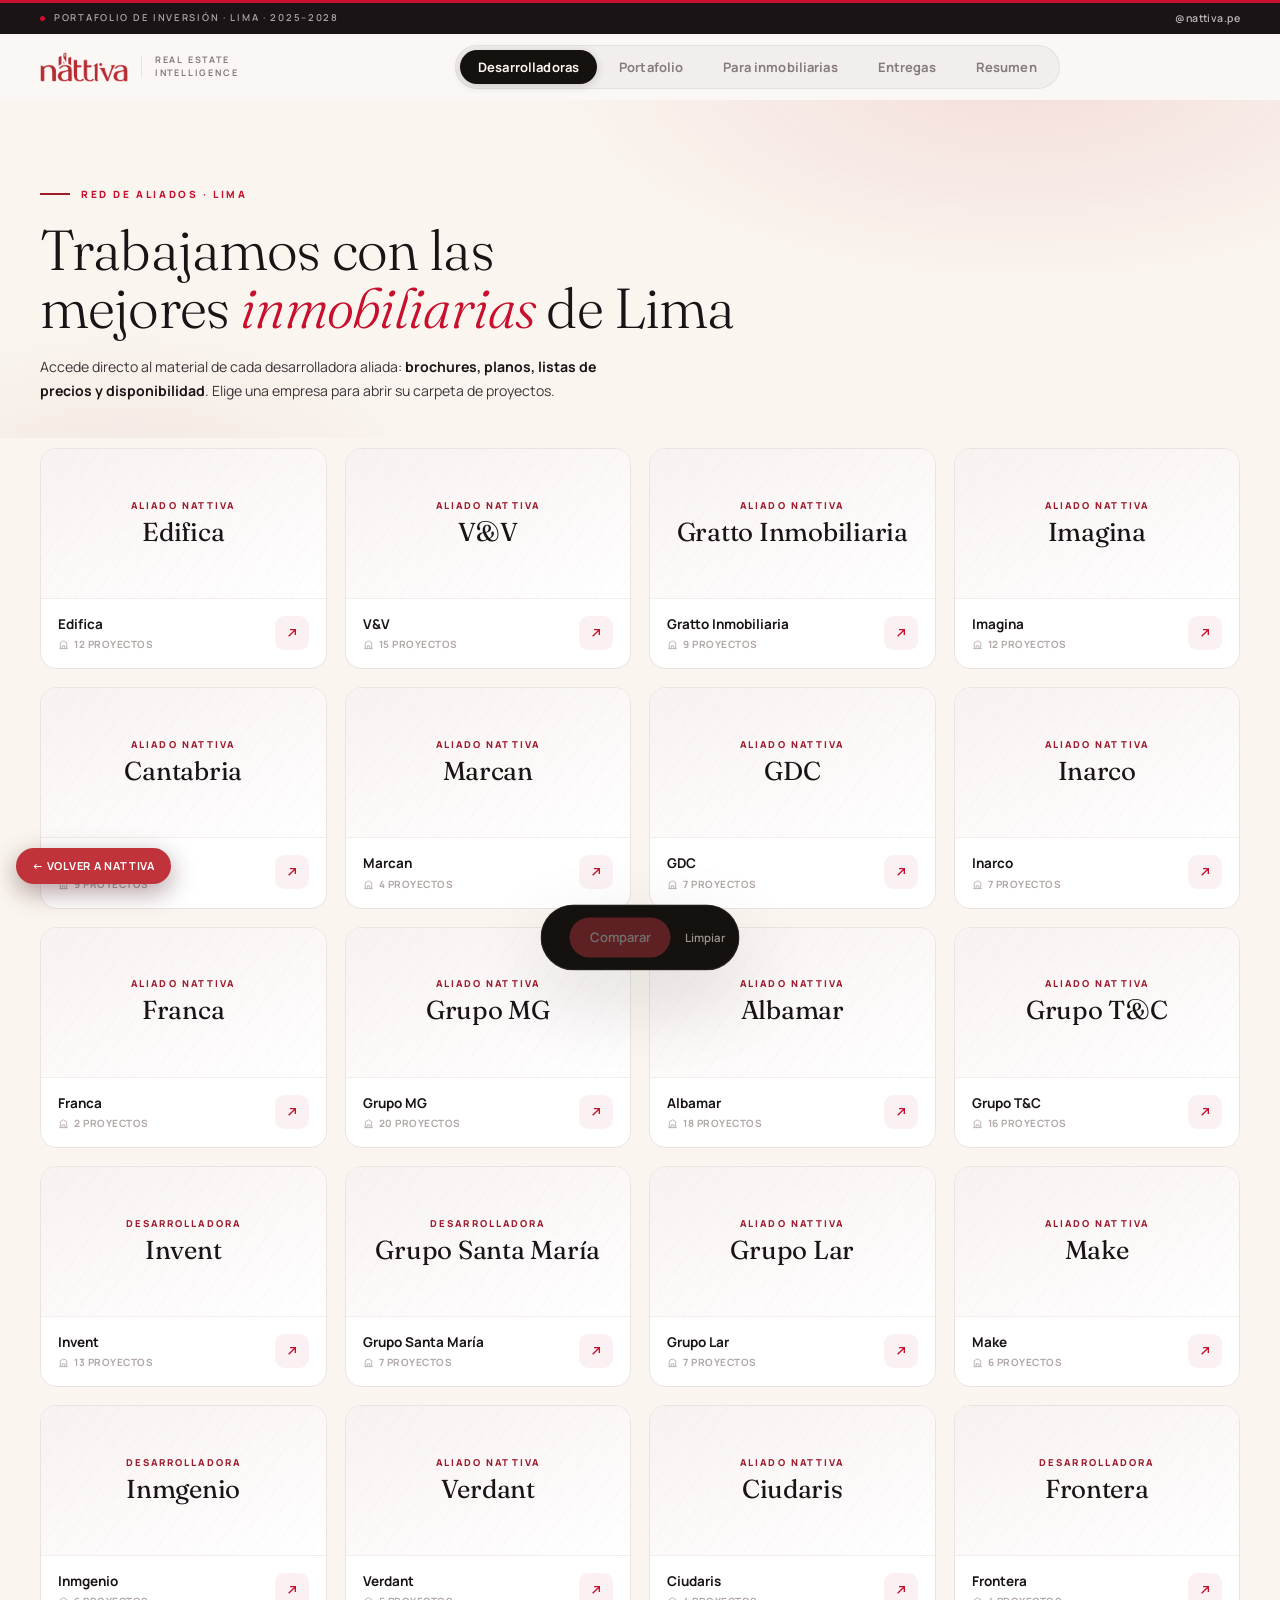
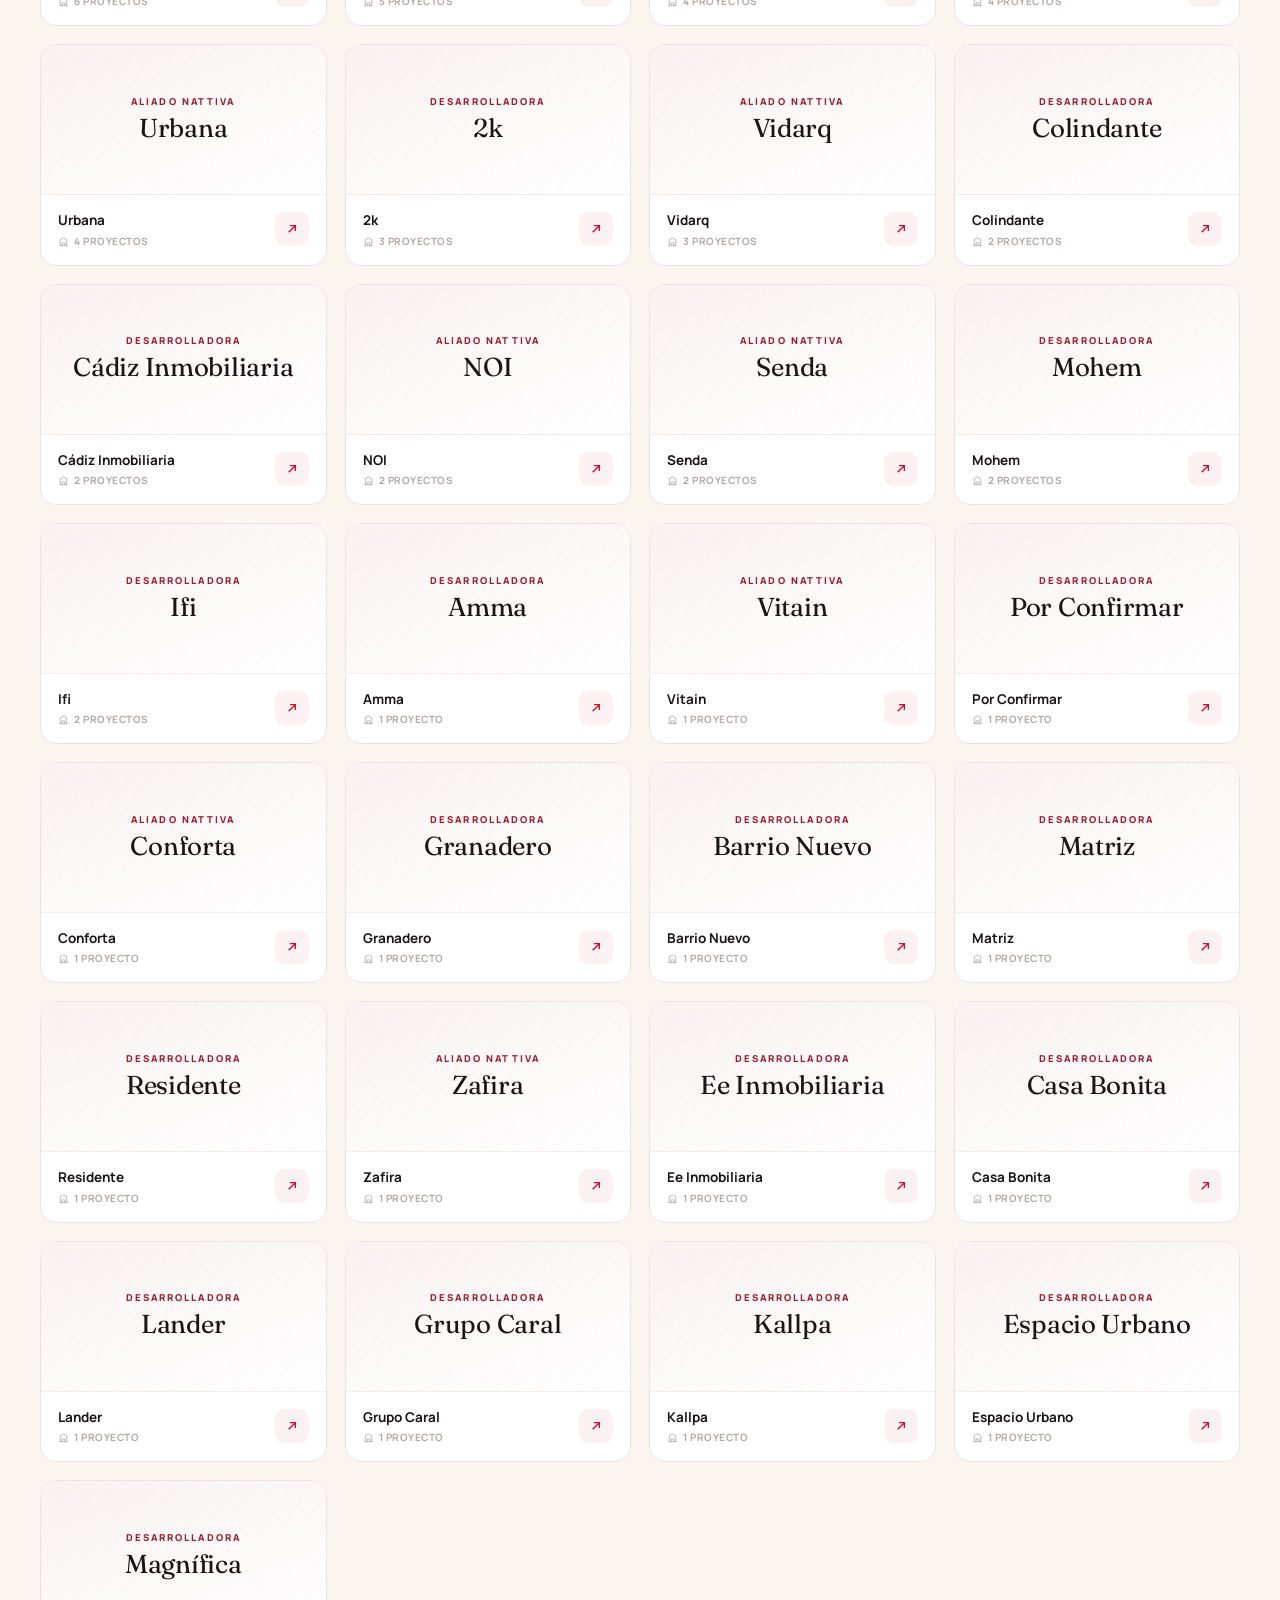
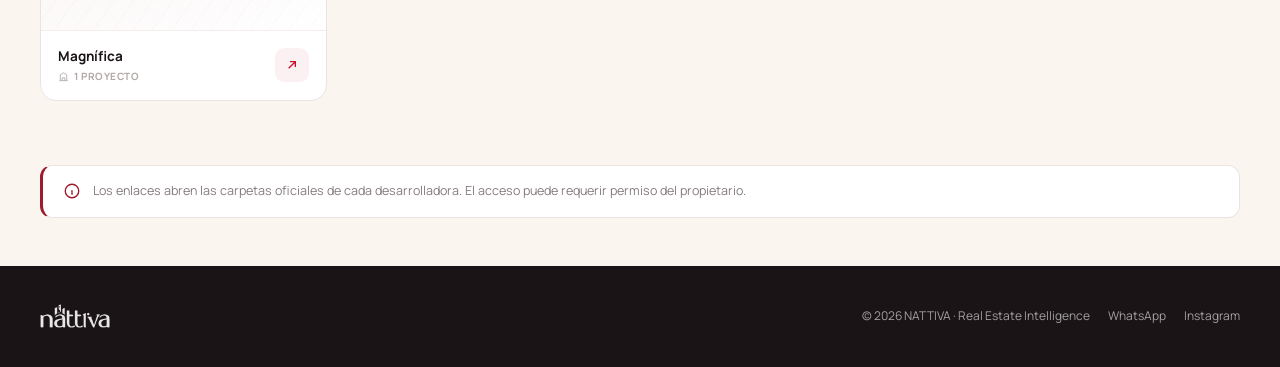
==== commit 4832b62f: "Ficha compacta: sin huecos, sin fondo negro y en dos columnas - La portada arq-02 sale del banco de " ====
--- a/herramientas/explorador/index.html
+++ b/herramientas/explorador/index.html
@@ -1773,8 +1773,10 @@
    Renders genericos de arquitectura, NO fotos de los edificios reales.
    Sirven de muestra hasta que cada proyecto tenga las suyas; en cuanto una
    entre a COVERS, esa manda. Por eso la ficha rotula "Imagen referencial".  */
+/* arq-02 sale del banco: su render viene con el cielo en negro y de portada
+   se ve como un hueco. Las tres que quedan tienen cielo de atardecer. */
 var ARQ_FACHADA=['/img/arquitectura/arq-03.webp','/img/arquitectura/arq-04.webp',
-                 '/img/arquitectura/arq-11.webp','/img/arquitectura/arq-02.webp'];
+                 '/img/arquitectura/arq-11.webp'];
 var ARQ_INTERIOR=['/img/arquitectura/arq-13.webp','/img/arquitectura/arq-07.webp',
                   '/img/arquitectura/arq-15.webp','/img/arquitectura/arq-06.webp',
                   '/img/arquitectura/arq-05.webp','/img/arquitectura/arq-16.webp',
@@ -1837,6 +1839,16 @@
   var broc = brocUrl
     ? '<a class="dd-broc" href="'+brocUrl+'" target="_blank" rel="noopener" title="Abrir brochure del proyecto"><svg viewBox="0 0 24 24"><path d="M4 4h10l6 6v10a0 0 0 0 1 0 0H4z"/><path d="M14 4v6h6"/><path d="M8 14h8M8 17h6"/></svg><span>Ver brochure</span></a>'
     : '<span class="dd-broc off" title="Brochure aún no disponible"><svg viewBox="0 0 24 24"><path d="M4 4h10l6 6v10H4z"/><path d="M14 4v6h6"/></svg><span>Brochure próximamente</span></span>';
+  /* resumen del proyecto en texto plano, para que la vendedora lo mande tal
+     cual. Solo lo que la hoja tiene: sin dato, la linea no aparece. */
+  var _entP=entregaProy(selU);
+  var txtP=[name+' — '+p.devN,p.distN+', Lima',
+    shownU+' unidades'+(ddDormTxt?' de '+ddDormTxt:' disponibles'),
+    selDesde?'Desde '+pen(selDesde):'',
+    selCuota?'Cuota desde '+pen(selCuota)+'/mes':'',
+    arTxt!=='—'?'Áreas '+arTxt:'',
+    _entP?'Entrega '+_entP:''].filter(Boolean).join('\n');
+  var share='<a class="dd-share" href="https://wa.me/?text='+encodeURIComponent(txtP)+'" target="_blank" rel="noopener" title="Compartir el proyecto por WhatsApp"><svg viewBox="0 0 24 24" fill="none" stroke="currentColor" stroke-width="1.9" stroke-linecap="round" stroke-linejoin="round"><circle cx="18" cy="5" r="3"/><circle cx="6" cy="12" r="3"/><circle cx="18" cy="19" r="3"/><path d="M8.6 13.5l6.8 4M15.4 6.5l-6.8 4"/></svg><span>Compartir</span></a>';
   var coverId=portadaDe(p);
   GAL.img=galeriaDe(p); GAL.i=0; GAL.ref=!COVERS[p.n];
   var coverHtml='<div class="dd-cover">'
@@ -1850,11 +1862,14 @@
         return '<button type="button" class="gal-th'+(k===0?' on':'')+'" onclick="galVe('+k+')" aria-label="Ver imagen '+(k+1)+'"><img src="'+coverThumb(u,300)+'" alt="" loading="lazy" referrerpolicy="no-referrer"></button>';
       }).join('')+'</div>'
   +'</div>';
-  var hero='<div class="dd-hero'+(coverId?' has-cover':'')+'">'+coverHtml+'<div class="dd-actions">'+broc+'<button class="dd-print" onclick="printDD()" title="Descargar ficha en PDF"><svg viewBox="0 0 24 24"><path d="M6 9V2h12v7M6 18H4v-7h16v7h-2M8 14h8v8H8z"/></svg><span>Descargar ficha</span></button><button class="dd-close" onclick="closeDD()">×</button></div>'
+  var hero='<div class="dd-hero'+(coverId?' has-cover':'')+'">'+coverHtml+'<div class="dd-actions">'+broc+share+'<button class="dd-print" onclick="printDD()" title="Descargar ficha en PDF"><svg viewBox="0 0 24 24"><path d="M6 9V2h12v7M6 18H4v-7h16v7h-2M8 14h8v8H8z"/></svg><span>Descargar ficha</span></button><button class="dd-close" onclick="closeDD()">×</button></div>'
     +'<div class="dd-meta">'
     +'<span class="dd-eye">'+p.distN+'</span>'
     +'<div class="dd-name">'+name+'</div>'
     +'<div class="dd-dev">'+p.devN+'</div>'
+    +'<div class="dd-pills"><span class="dd-pill"><svg viewBox="0 0 24 24" fill="none" stroke="currentColor" stroke-width="1.8"><path d="M12 21s-7-6-7-11a7 7 0 0 1 14 0c0 5-7 11-7 11z"/><circle cx="12" cy="10" r="2.5"/></svg>'+p.distN+', Lima</span>'
+      +(entregaProy(selU)?'<span class="dd-pill"><svg viewBox="0 0 24 24" fill="none" stroke="currentColor" stroke-width="1.8"><rect x="3" y="5" width="18" height="16" rx="2"/><path d="M8 3v4M16 3v4M3 10h18"/></svg>Entrega '+entregaProy(selU)+'</span>':'')
+    +'</div>'
     +'<div class="dd-kpis">'
       +'<div class="dd-kpi"><span class="dd-kpi-v num">'+shownU+'</span><span class="dd-kpi-k">Unidades</span></div>'
       +'<div class="dd-kpi"><span class="dd-kpi-v num">'+(selDesde?pen(selDesde):'—')+'</span><span class="dd-kpi-k">Desde</span></div>'
@@ -1862,7 +1877,11 @@
       +'<div class="dd-kpi"><span class="dd-kpi-v num">'+(selCuota?pen(selCuota):'—')+'</span><span class="dd-kpi-k">Cuota desde</span></div>'
       +'<div class="dd-kpi"><span class="dd-kpi-v num">'+(selPpm?pen(selPpm):'—')+'</span><span class="dd-kpi-k">Precio / m²</span></div>'
       +'<div class="dd-kpi"><span class="dd-kpi-v">'+selDormTxt+'</span><span class="dd-kpi-k">Dormitorios</span></div>'
-    +'</div></div></div>'
+    +'</div>'
+    /* la tarjeta de tipologias sube al hero: llenaba media pantalla sola
+       abajo y aqui cierra la columna de datos junto a la galeria */
+    +dormBreakdown(p)
+    +'</div></div>'
     +'<div class="dd-bar"><div class="dd-bar-t"><b>'+shownU+'</b> unidades'+(ddDorm===null?' disponibles':' de '+ddDormTxt)+' · marca la columna «Comparar» para verlas lado a lado</div>'
       +'<div class="dd-cmpwrap">'
         +(ddCmpU.length?'<button class="dd-cmpclr" onclick="clearUnitCmp()">Limpiar</button>':'')
@@ -1895,7 +1914,9 @@
     var visTag=u[10]===1?'<span class="tag tag-vis">VIS</span>':(u[10]===0?'No':'—');
     var precio=u[7]===1?'<span class="u-price u-usd num">US$ '+u[8].toLocaleString('en-US')+'</span>':'<span class="u-price num">'+pen(u[8])+'</span>';
     var open=ddOpenRow===ri;
-    var tr='<tr class="urow'+(open?' open':'')+(checked?' sel':'')+'" onclick="toggleRow('+ri+')">'
+    /* texto de busqueda de la fila: numero, modelo, vista, entrega y banco */
+    var busca=[u[0],u[1],VISTA[u[5]],ENT[u[9]],BANCO[u[12]],dormLabel(u[6],esOfi(u))].join(' ').toLowerCase();
+    var tr='<tr class="urow'+(open?' open':'')+(checked?' sel':'')+'" data-b="'+busca.replace(/"/g,'')+'" onclick="toggleRow('+ri+')">'
       +'<td><span class="u-unit">'+(u[0]||'—')+'</span> <span class="u-model">'+(u[1]||'')+'</span></td>'
       +'<td>'+dormLabel(u[6],esOfi(u))+'</td>'
       +'<td class="r num">'+(u[4]||'—')+'</td>'
@@ -1908,7 +1929,16 @@
     if(open){
       var moneda=u[7]===1?'US$':'S/';
       var pf=function(v){return v?(u[7]===1?'US$ '+v.toLocaleString('en-US'):pen(v)):'—';};
-      tr+='<tr class="udetail"><td colspan="10"><div class="udetail-in">'
+      /* ficha de la unidad en texto plano: es lo que la vendedora manda al
+         cliente. Solo datos de la hoja; donde no hay dato, no se escribe. */
+      var ln=[name+' — '+p.devN, p.distN+', Lima', 'Unidad '+(u[0]||'—')+(u[1]?' · '+u[1]:'')];
+      ln.push([dormLabel(u[6],esOfi(u))+(esOfi(u)?'':' dorm.'),(u[4]?u[4]+' m²':null),'Vista '+VISTA[u[5]].toLowerCase()].filter(Boolean).join(' · '));
+      ln.push('Entrega: '+ENT[u[9]]);
+      ln.push('Precio: '+pf(u[8]));
+      if(u[11])ln.push('Cuota estimada: '+pf(u[11])+'/mes'+(BANCO[u[12]]&&BANCO[u[12]]!=='—'?' ('+BANCO[u[12]]+')':''));
+      if(u[10]===1)ln.push('Aplica restricción VIS');
+      var txtU=ln.join('\n');
+      tr+='<tr class="udetail" data-txt="'+encodeURIComponent(txtU)+'"><td colspan="10"><div class="udetail-in">'
         +'<div class="udt"><span class="udt-k">Unidad</span><span class="udt-v">'+(u[0]||'—')+'</span></div>'
         +'<div class="udt"><span class="udt-k">Modelo / Tipología</span><span class="udt-v">'+(u[1]||'—')+'</span></div>'
         +'<div class="udt"><span class="udt-k">Dormitorios</span><span class="udt-v">'+dormLabel(u[6],esOfi(u))+'</span></div>'
@@ -1921,7 +1951,12 @@
         +'<div class="udt"><span class="udt-k">Banco / financiamiento</span><span class="udt-v">'+BANCO[u[12]]+'</span></div>'
         +'<div class="udt"><span class="udt-k">Cuota aprox.</span><span class="udt-v">'+pf(u[11])+'/mes</span></div>'
         +'<div class="udt"><span class="udt-k">Precio</span><span class="udt-v" style="color:var(--em)">'+pf(u[8])+'</span></div>'
-      +'</div></td></tr>';
+      +'</div>'
+      +'<div class="udt-acc">'
+        +'<a class="udt-b wa" href="https://wa.me/?text='+encodeURIComponent(txtU)+'" target="_blank" rel="noopener" onclick="event.stopPropagation()"><svg width="15" height="15" fill="currentColor" viewBox="0 0 24 24"><path d="M12 2a10 10 0 0 0-8.6 15l-1.4 5 5.2-1.4A10 10 0 1 0 12 2zm0 18a8 8 0 0 1-4.1-1.1l-.3-.2-3 .8.8-3-.2-.3A8 8 0 1 1 12 20z"/></svg>Enviar esta unidad</a>'
+        +'<button type="button" class="udt-b" onclick="event.stopPropagation();copiaUnidad(this)">Copiar datos</button>'
+      +'</div>'
+      +'</td></tr>';
     }
     return tr;
   }).join('');
@@ -1930,9 +1965,25 @@
   var dkeys=Object.keys(dset).map(Number).sort(function(a,b){return (a<0?99:a)-(b<0?99:b);});
   var dchips='<div class="dd-dchips"><button class="dd-dchip'+(ddDorm===null?' on':'')+'" onclick="setDDDorm(null)">Todas · '+p.u.length+'</button>'
     +dkeys.map(function(d){var lb=d<0?'Por confirmar':(d===0?'Estudio':dormLabel(d)+' dorm.');return '<button class="dd-dchip'+(ddDorm===d?' on':'')+'" onclick="setDDDorm('+d+')">'+lb+' · '+dset[d]+'</button>';}).join('')+'</div>';
-  var table='<div class="dd-body">'+dormBreakdown(p)+posDD(p)+calcDD(p)+mapSection
-    +'<div class="dd-section"><div class="dd-sec-t">Unidades disponibles</div>'+dchips+'</div>'
-    +'<div style="padding:0 clamp(1.2rem,3vw,2.4rem)"><table class="utable"><thead><tr>'+th+'</tr></thead><tbody>'+body+'</tbody></table></div>';
+  /* la cabecera de unidades y la tabla van dentro de una misma caja: asi la
+     rejilla las coloca juntas al costado del mapa, no en filas distintas */
+  /* Dos columnas independientes, no una rejilla de filas: la calculadora es
+     mucho mas alta que la posicion de precio y en filas dejaba un hueco del
+     alto de media pantalla debajo. Cada columna apila lo suyo y se acaba
+     donde se acaba. */
+  var table='<div class="dd-body"><div class="dd-cols">'
+    +'<div class="dd-col dd-col-a">'+posDD(p)+mapSection+'</div>'
+    +'<div class="dd-col dd-col-b">'+calcDD(p)
+    +'<div class="dd-unidades">'
+    +'<div class="dd-section"><div class="dd-sec-t">Unidades disponibles</div>'+dchips
+      +'<div class="dd-ubuscar">'
+        +'<svg viewBox="0 0 24 24" fill="none" stroke="currentColor" stroke-width="2"><circle cx="11" cy="11" r="7"/><path d="M20 20l-3.5-3.5"/></svg>'
+        +'<input id="ddUq" type="search" autocomplete="off" placeholder="Buscar unidad, modelo, vista, entrega o banco…" oninput="filtraUnidades(this.value)">'
+        +'<span class="dd-ucount"><b id="ddUCount" class="num">'+rows.length+'</b> de '+rows.length+'</span>'
+      +'</div>'
+    +'</div>'
+    +'<div class="dd-utwrap"><table class="utable"><thead><tr>'+th+'</tr></thead><tbody>'+body+'</tbody></table></div>'
+    +'</div></div></div>';
 
   // ---- desarrolladora (abajo) ----
   var partner=findPartner(p.devN);
@@ -1952,8 +2003,73 @@
   var _dd=document.getElementById('dd');var _scroll=_dd.scrollTop;
   _dd.innerHTML=hero+table+cta;
   montaNavFicha();
+  var _q=document.getElementById('ddUq');
+  if(_q&&ddFiltroU){_q.value=ddFiltroU;filtraUnidades();}
   if(_scroll)_dd.scrollTop=_scroll;
   calcCuota();
+}
+
+/* ---- entrega del proyecto ----
+   La hoja trae la fecha por unidad. Si todas coinciden se muestra tal cual;
+   si no, la mas proxima con «en adelante». Si la hoja no la tiene, no se
+   muestra nada: el explorador no inventa fechas. */
+var MESN={ene:1,feb:2,mar:3,abr:4,may:5,jun:6,jul:7,ago:8,set:9,sep:9,oct:10,nov:11,dic:12};
+function entregaOrden(t){
+  if(!t)return 9999;
+  if(/inmediat/i.test(t))return 0;
+  var m=/^([a-zA-ZáéíóúÁÉÍÓÚ]{3})\.?-(\d{2})$/.exec(t.trim());
+  if(!m)return 9999;
+  var mes=MESN[m[1].toLowerCase()];if(!mes)return 9999;
+  return 2000+parseInt(m[2],10)+mes/100;
+}
+function entregaProy(us){
+  var set={};
+  us.forEach(function(u){
+    var t=ENT[u[9]];
+    if(t&&t!=='null'&&t!=='—'&&t!=='PENDIENTE')set[t]=1;
+  });
+  var ks=Object.keys(set);
+  if(!ks.length)return '';
+  if(ks.length===1)return ks[0];
+  ks.sort(function(a,b){return entregaOrden(a)-entregaOrden(b);});
+  return entregaOrden(ks[0])>=9999?'':ks[0]+' en adelante';
+}
+
+/* ---- buscador dentro de la tabla de unidades ----
+   No reconstruye la ficha: esconde filas. Asi no se pierde el foco ni la
+   posicion mientras se escribe, con 590 unidades igual que con 12. */
+var ddFiltroU='';
+function filtraUnidades(v){
+  if(v!==undefined)ddFiltroU=v;
+  var q=ddFiltroU.trim().toLowerCase();
+  var tb=document.querySelector('#dd .utable tbody');if(!tb)return;
+  var n=0,visible=true;
+  [].forEach.call(tb.children,function(tr){
+    if(tr.className.indexOf('udetail')>=0){tr.style.display=visible?'':'none';return;}
+    visible=!q||(tr.getAttribute('data-b')||'').indexOf(q)>=0;
+    tr.style.display=visible?'':'none';
+    if(visible)n++;
+  });
+  var c=document.getElementById('ddUCount');if(c)c.textContent=n;
+}
+
+/* ---- copiar la ficha de una unidad ---- */
+function copiaUnidad(btn){
+  var fila=btn.parentNode;while(fila&&fila.className.indexOf('udetail')<0)fila=fila.parentNode;
+  if(!fila)return;
+  var txt=decodeURIComponent(fila.getAttribute('data-txt')||'');
+  var listo=function(){var o=btn.textContent;btn.textContent='Copiado ✓';btn.classList.add('ok');
+    setTimeout(function(){btn.textContent=o;btn.classList.remove('ok');},1600);};
+  if(navigator.clipboard&&navigator.clipboard.writeText){
+    navigator.clipboard.writeText(txt).then(listo,function(){copiaViejo(txt,listo);});
+  }else copiaViejo(txt,listo);
+}
+function copiaViejo(txt,listo){
+  var t=document.createElement('textarea');
+  t.value=txt;t.style.position='fixed';t.style.opacity='0';
+  document.body.appendChild(t);t.select();
+  try{document.execCommand('copy');listo();}catch(e){}
+  document.body.removeChild(t);
 }
 
 /* ---- indice de secciones de la ficha ----
@@ -1969,6 +2085,13 @@
   if(!bar)return;
   var secs=[].filter.call(dd.querySelectorAll('.dd-body .dd-section'),function(s){return s.querySelector('.dd-sec-t');});
   if(secs.length<2)return;
+  /* el cuerpo son dos columnas: en el DOM la de la izquierda va entera antes
+     que la derecha, asi que el indice se ordena por donde se ve, no por
+     donde esta escrito */
+  secs.sort(function(a,b){
+    var ra=a.getBoundingClientRect(),rb=b.getBoundingClientRect();
+    return Math.abs(ra.top-rb.top)>8?ra.top-rb.top:ra.left-rb.left;
+  });
   var nav=document.createElement('nav');
   nav.className='dd-nav';nav.setAttribute('aria-label','Secciones de la ficha');
   var lista=document.createElement('div');lista.className='dd-nav-in';nav.appendChild(lista);
--- a/herramientas/explorador/styles/portfolio-premium.css
+++ b/herramientas/explorador/styles/portfolio-premium.css
@@ -498,12 +498,12 @@
 .dd-kpi-k{color:var(--n-faint);font-size:9px;letter-spacing:.15em}
 
 /* acciones: sobre papel necesitan contorno propio */
-.dd-broc,.dd-print,.dd-close{
+.dd-broc,.dd-print,.dd-share,.dd-close{
   background:var(--n-white)!important;
   border:1px solid var(--n-line)!important;
   color:var(--n-ink)!important;
 }
-.dd-print:hover,.dd-close:hover{background:var(--n-bone)!important;border-color:var(--n-ink)!important}
+.dd-print:hover,.dd-share:hover,.dd-close:hover{background:var(--n-bone)!important;border-color:var(--n-ink)!important}
 .dd-broc.off{opacity:.5}
 
 @media (max-width:1024px){ .dd-kpis{grid-template-columns:repeat(3,minmax(0,1fr))} }
@@ -520,37 +520,29 @@
    tabla de unidades. Es solo colocacion: el JS que genera las secciones no
    se toca, y por eso se identifican por lo que contienen. */
 @media (min-width:1080px){
-  .dd-body{
-    display:grid;
-    grid-template-columns:repeat(12,minmax(0,1fr));
-    gap:16px;
-    align-items:start;
-  }
-  .dd-body>.dd-section{margin:0}
-  /* Por defecto todo ocupa el ancho completo; asi una seccion nueva nunca
-     queda aplastada. Solo se emparejan las cuatro que caben de a dos.
-     La tabla de unidades vive en un div sin clase, hermano de su cabecera,
-     por eso va aparte y a ancho completo. */
-  .dd-body>*{grid-column:span 12;min-width:0}
-  .dd-body>.dd-section:has(.dd-pos){grid-column:span 6}
-  .dd-body>.dd-section:has(.dd-calc){grid-column:span 6}
-  /* la ubicacion iba a un tercio y quedaba sola en su fila, con dos tercios
-     vacios al lado: a ancho completo el mapa se lee y no sobra hueco */
-  .dd-body>.dd-section:has(.dd-map){grid-column:span 12}
-  .dd-body>.dd-devbox{grid-column:span 12}
-
+  /* dos columnas independientes: cada una apila lo suyo y termina donde
+     termina. Con una rejilla de filas, la posicion de precio (160px) al lado
+     de la calculadora (640px) dejaba medio metro de papel en blanco. */
+  .dd-cols{display:flex;gap:16px;align-items:flex-start}
+  .dd-col{display:flex;flex-direction:column;gap:16px;min-width:0}
+  .dd-col-a{flex:0 0 37%}
+  .dd-col-b{flex:1 1 auto;min-width:0}
+  .dd-body>.dd-section,.dd-col>.dd-section{margin:0}
   /* la calculadora deja de ir lado a lado dentro de su tarjeta: ya esta en
      media pantalla, asi que se apila y la cuota queda debajo, grande */
   .dd-calc{display:block}
   .dd-calc-out{margin-top:16px}
 
   /* el mapa crece para llenar su columna */
-  .dd-map{height:280px}
-
-}
-
-/* la tarjeta de tipologias se convierte en una fila de opciones */
-.dd-typos{display:flex;flex-wrap:wrap;gap:12px}
+  .dd-map{height:380px}
+
+}
+
+/* la tarjeta de tipologias se convierte en una fila de opciones que reparte
+   el ancho: con una sola tipologia no queda un cuadrito perdido a la izquierda */
+.dd-typos{display:grid;grid-template-columns:repeat(auto-fit,minmax(170px,1fr));gap:12px}
+.dd-hero .dd-section{margin:0}
+.dd-hero .dd-sec-t{margin-bottom:12px}
 
 /* ── ficha con portada: galeria a la izquierda, datos a la derecha ── */
 @media (min-width:1080px){
@@ -736,8 +728,8 @@
 .dd-nav .dd-actions{position:static;flex:0 0 auto;top:auto;right:auto}
 /* en pantallas angostas los dos botones largos se quedan en icono */
 @media (max-width:820px){
-  .dd-nav .dd-broc span,.dd-nav .dd-print span{display:none}
-  .dd-nav .dd-broc,.dd-nav .dd-print{padding:0 11px}
+  .dd-nav .dd-broc span,.dd-nav .dd-print span,.dd-nav .dd-share span{display:none}
+  .dd-nav .dd-broc,.dd-nav .dd-print,.dd-nav .dd-share{padding:0 11px}
 }
 /* sin los botones encima, el hero recupera su respiro arriba */
 @media (min-width:1080px){ .dd-hero.has-cover{padding-top:22px} }
@@ -759,6 +751,9 @@
   body.printing .dd-nav{display:none!important}
   body.printing .gal-nav,body.printing .gal-count,body.printing .gal-thumbs{display:none!important}
   body.printing .gal-main{max-height:8cm}
+  body.printing .dd-utwrap{max-height:none!important;overflow:visible!important;border:0!important;box-shadow:none!important}
+  body.printing .dd-utwrap .utable td,body.printing .dd-utwrap .utable th{white-space:normal!important}
+  body.printing .udt-acc,body.printing .dd-ubuscar{display:none!important}
 }
 
 /* en el movil la barra pegada se comia 90px con tres lineas de texto */
@@ -769,3 +764,118 @@
   .dd-nav{padding-top:6px;padding-bottom:6px}
   .dd-nav-b{padding:6px 12px;font-size:12px}
 }
+
+/* ════════ 17 · HERRAMIENTAS DE VENTA ════════
+   Lo que una vendedora necesita a la mano: encontrar la unidad que le
+   preguntan y mandarla al cliente sin copiar a mano. */
+.dd-ubuscar{
+  display:flex;align-items:center;gap:10px;
+  margin-top:14px;padding:0 14px;
+  background:var(--n-white);
+  border:1px solid var(--n-line);
+  border-radius:100px;min-height:42px;
+  transition:border-color var(--n-fast) var(--n-ease),box-shadow var(--n-fast) var(--n-ease);
+}
+.dd-ubuscar:focus-within{border-color:var(--n-ink);box-shadow:0 0 0 4px rgba(21,17,15,.06)}
+.dd-ubuscar svg{width:16px;height:16px;flex:0 0 auto;color:var(--n-faint)}
+.dd-ubuscar input{
+  flex:1 1 auto;min-width:0;border:0;background:none;outline:none;
+  font:inherit;font-size:13.5px;color:var(--n-ink);padding:0;
+}
+.dd-ubuscar input::placeholder{color:var(--n-faint)}
+.dd-ubuscar input::-webkit-search-cancel-button{cursor:pointer}
+.dd-ucount{
+  flex:0 0 auto;font-size:11px;color:var(--n-faint);font-weight:600;
+  letter-spacing:.04em;font-variant-numeric:tabular-nums;
+}
+.dd-ucount b{color:var(--n-ink);font-weight:700}
+
+/* acciones de la unidad abierta */
+.udt-acc{
+  display:flex;flex-wrap:wrap;gap:8px;
+  padding:0 18px 14px;
+}
+.udt-b{
+  display:inline-flex;align-items:center;gap:7px;
+  border:1px solid var(--n-line);border-radius:100px;
+  background:var(--n-white);color:var(--n-ink);
+  font:inherit;font-size:12.5px;font-weight:600;
+  padding:8px 15px;cursor:pointer;
+  transition:border-color var(--n-fast) var(--n-ease),background var(--n-fast) var(--n-ease),color var(--n-fast) var(--n-ease);
+}
+.udt-b:hover{border-color:var(--n-ink)}
+.udt-b.wa{background:#1FA855;border-color:#1FA855;color:#fff}
+.udt-b.wa:hover{background:#178f47;border-color:#178f47}
+.udt-b.ok{background:var(--n-ink);border-color:var(--n-ink);color:var(--n-paper)}
+@media (max-width:560px){
+  .dd-ucount{display:none}
+  .udt-acc{padding:0 14px 12px}
+  .udt-b{flex:1 1 auto;justify-content:center}
+}
+
+/* ════════ 18 · FICHA COMO TABLERO ════════
+   Como en la referencia: dos columnas arriba (precio y financiamiento) y dos
+   abajo (ubicacion y unidades), para que lo que se necesita para vender
+   entre de una sola mirada en vez de bajar cinco pantallas. */
+.dd-unidades{display:flex;flex-direction:column;min-width:0}
+.dd-unidades>.dd-section{margin:0}
+.dd-utwrap{
+  background:var(--n-white);
+  border:1px solid var(--n-line-soft);
+  border-radius:var(--n-r-lg);
+  box-shadow:var(--n-sh-card);
+  margin-top:12px;
+  overflow:auto;
+  min-width:0;
+}
+.dd-utwrap .utable{min-width:800px}
+.dd-utwrap .utable thead th{background:var(--n-white)}
+/* una unidad por linea: antes el modelo largo partia la fila en cuatro
+   renglones y 92 unidades median 10.000px */
+.dd-utwrap .utable td,.dd-utwrap .utable th{white-space:nowrap}
+.dd-utwrap .utable .udetail td{white-space:normal}
+.dd-utwrap .u-model{
+  display:inline-block;max-width:120px;vertical-align:bottom;
+  overflow:hidden;text-overflow:ellipsis;white-space:nowrap;
+}
+/* la tabla tambien se desplaza en el movil: si no, la ficha vuelve a medir
+   13.000px y no se llega al pie */
+.dd-utwrap{max-height:70vh}
+
+@media (min-width:1080px){
+  /* la tabla se desplaza dentro de su caja: con 590 unidades la ficha medía
+     13.000px y no habia forma de llegar al pie */
+  .dd-utwrap{max-height:54vh;overscroll-behavior:contain}
+  .dd-utwrap .utable tbody td,.dd-utwrap .utable thead th{padding-left:8px;padding-right:8px}
+
+}
+
+/* titulos de seccion: de etiqueta diminuta a titulo legible */
+.dd-sec-t{
+  font-size:15px;text-transform:none;letter-spacing:-.01em;
+  color:var(--n-ink);margin-bottom:14px;
+}
+.dd-sec-t::before{
+  content:"";width:14px;height:2px;flex:0 0 auto;
+  background:var(--n-crimson);border-radius:2px;
+}
+
+/* datos rapidos del hero: distrito y entrega */
+.dd-pills{display:flex;flex-wrap:wrap;gap:8px;margin-top:14px}
+.dd-pill{
+  display:inline-flex;align-items:center;gap:7px;
+  background:var(--n-white);border:1px solid var(--n-line);
+  border-radius:100px;padding:6px 13px;
+  font-size:12px;font-weight:600;color:var(--n-ink);
+}
+.dd-pill svg{width:14px;height:14px;color:var(--n-crimson)}
+
+.dd-share{
+  display:inline-flex;align-items:center;gap:7px;
+  height:36px;padding:0 14px;border-radius:8px;
+  font-size:12.5px;font-weight:700;white-space:nowrap;
+  transition:border-color var(--n-fast) var(--n-ease),background var(--n-fast) var(--n-ease);
+}
+.dd-share svg{width:15px;height:15px}
+/* el rotulo de la ultima columna se salia por unos pixeles */
+.dd-utwrap .ucmp-th{font-size:8.5px;letter-spacing:.06em;padding-left:6px;padding-right:6px}
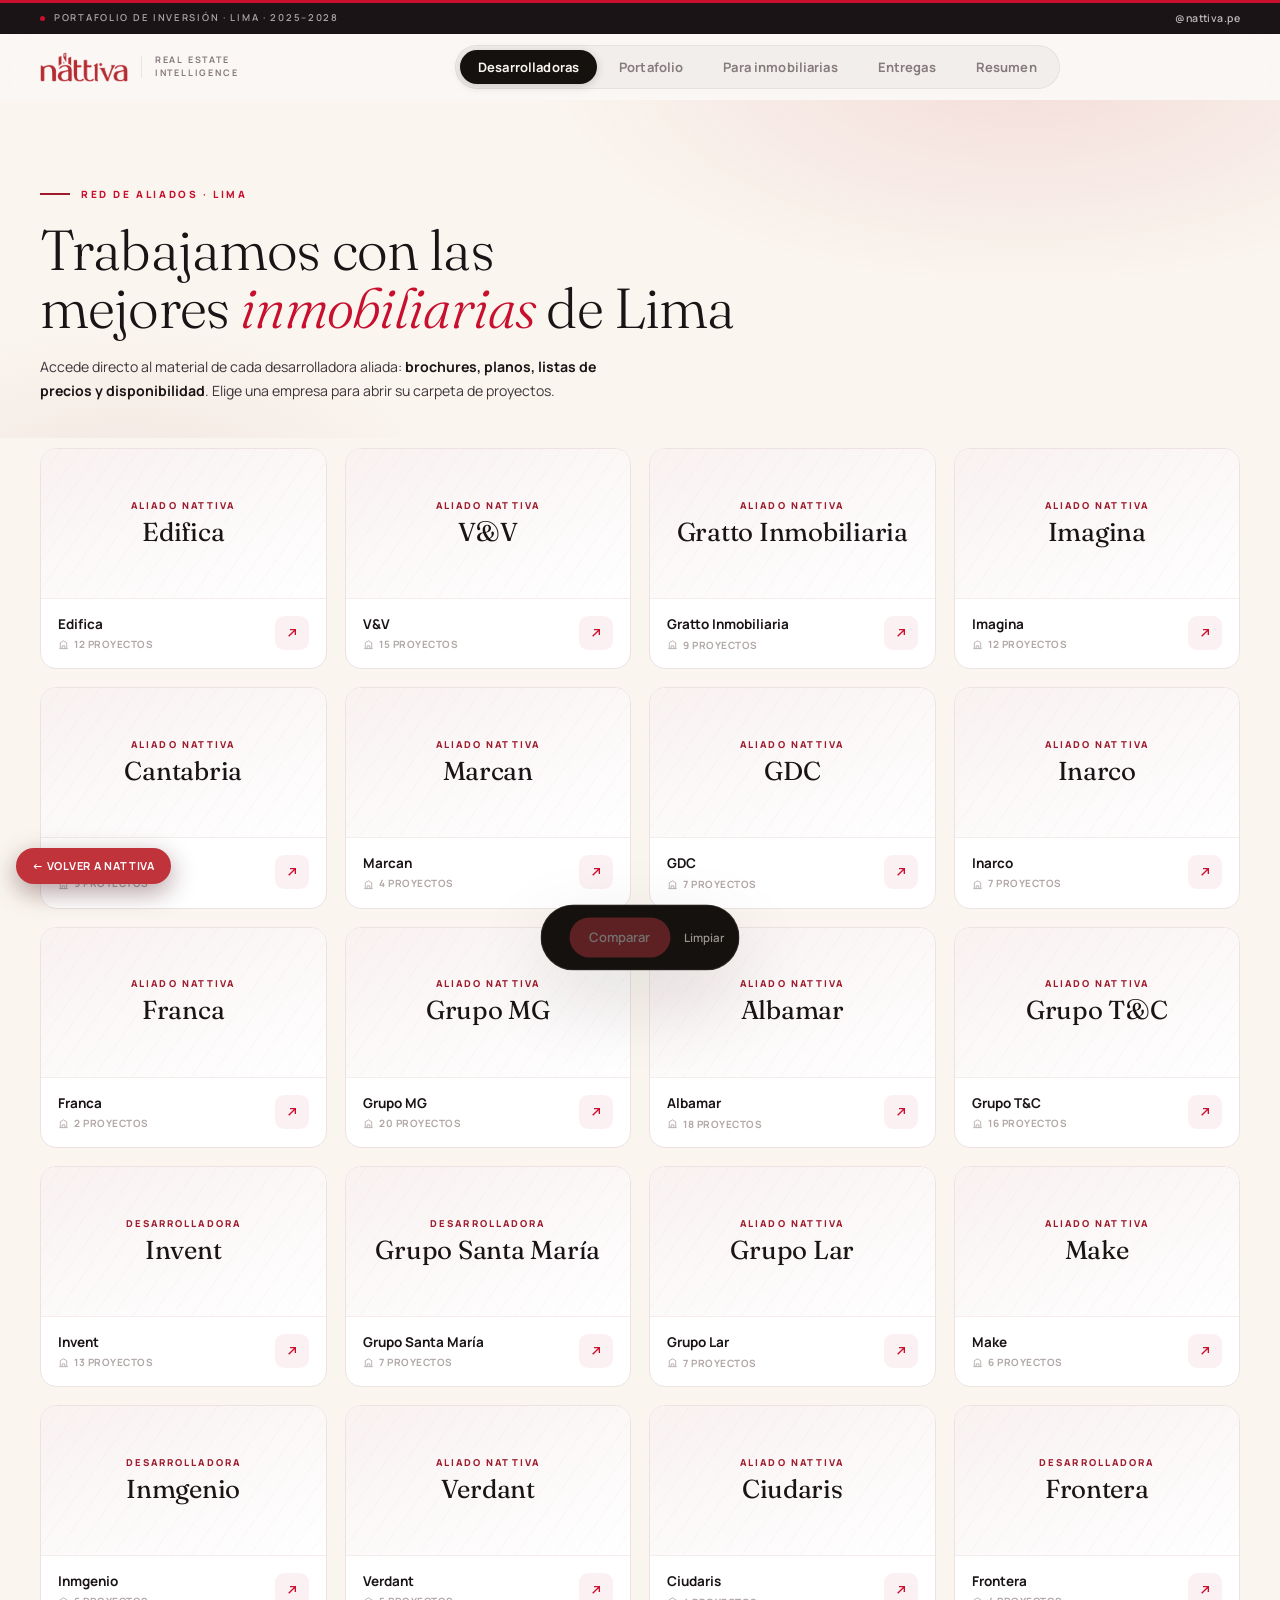
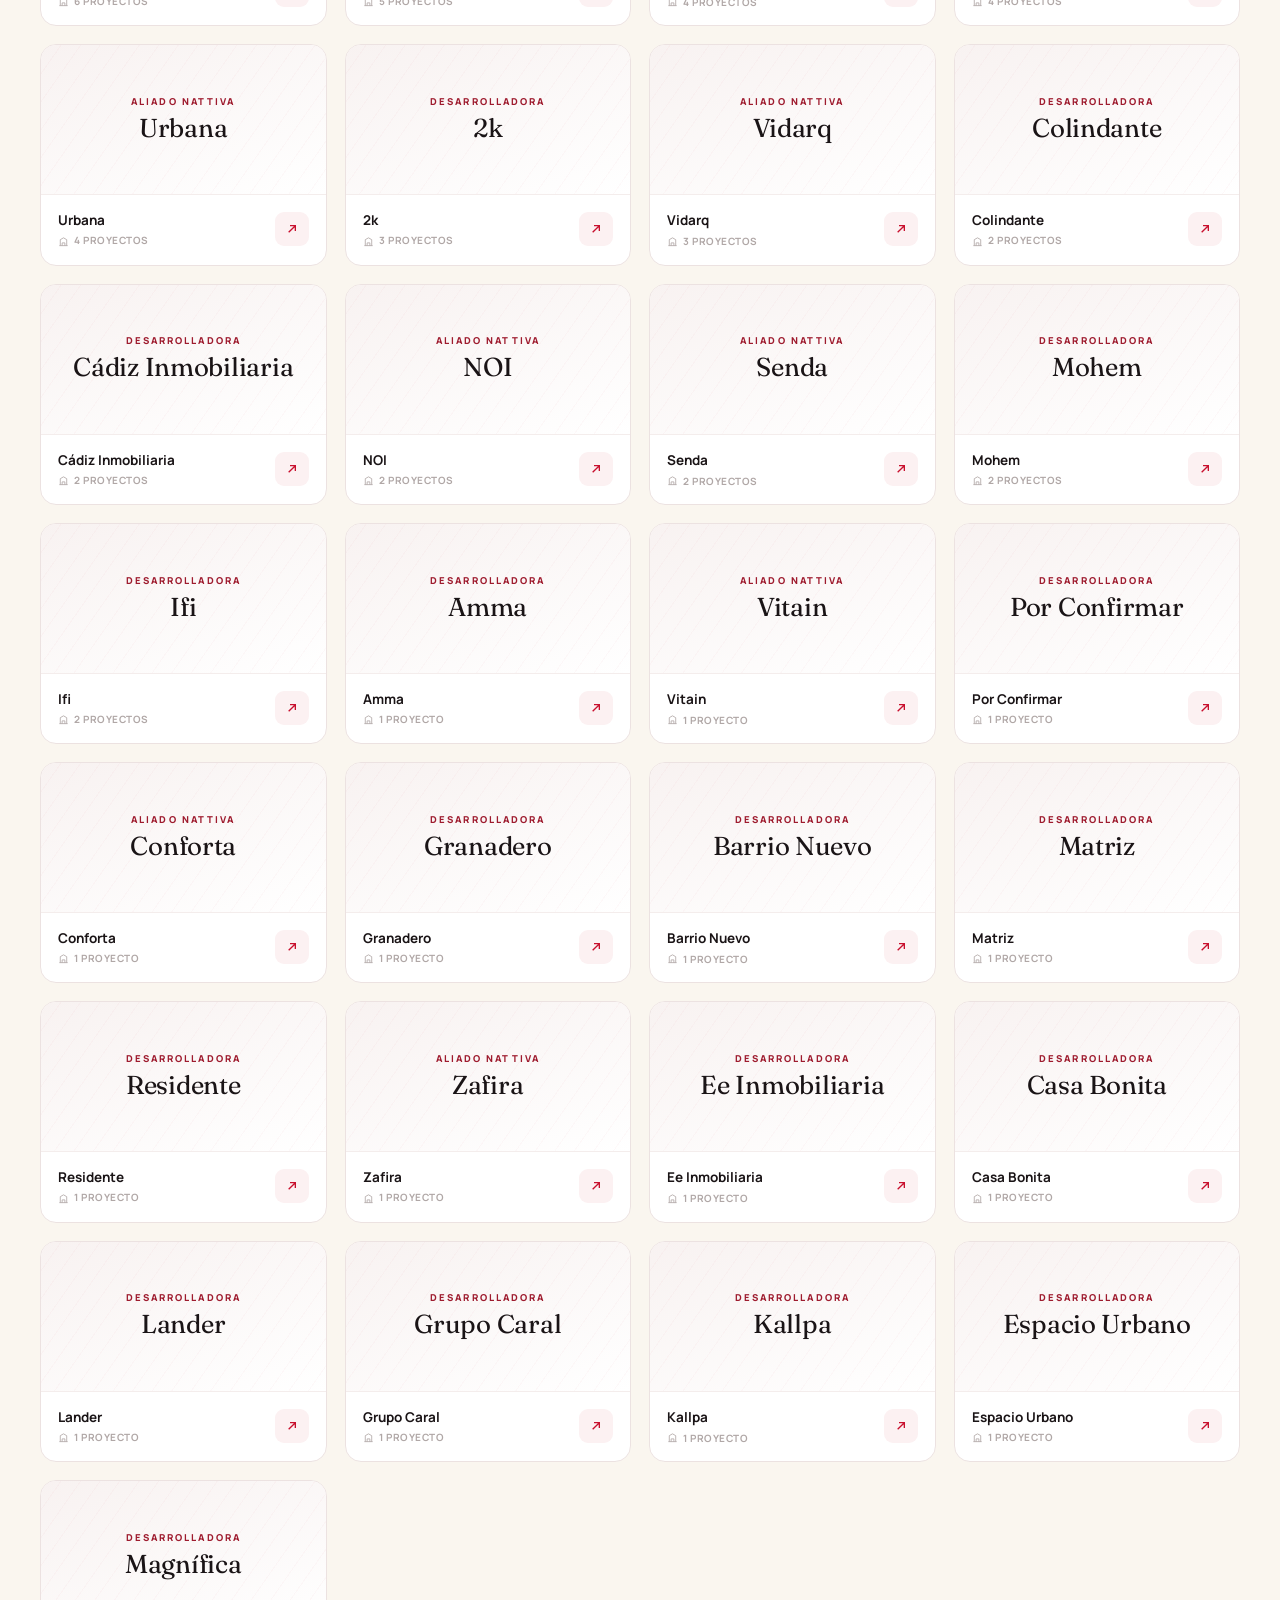
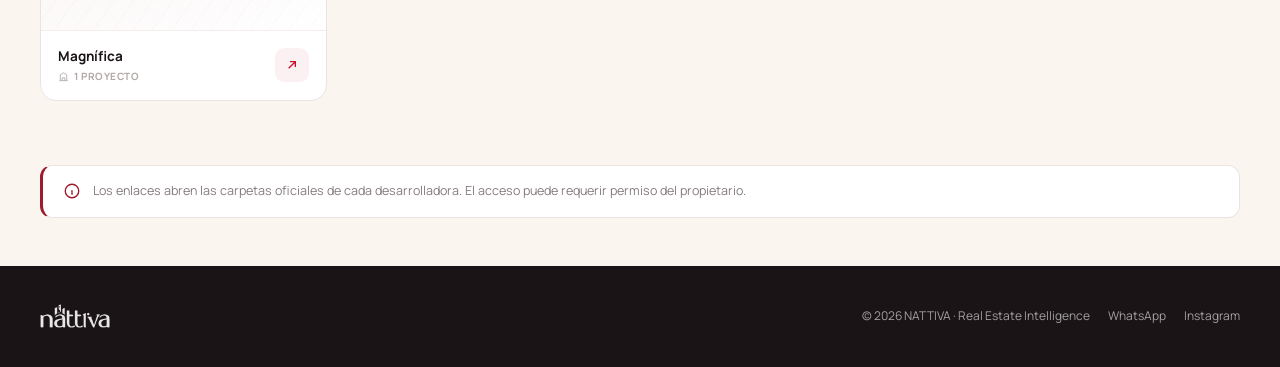
==== commit e78a02d0: "Ficha: descripcion de zona con datos reales y todo mas junto Descripcion - Cada ficha abre con un pa" ====
--- a/herramientas/explorador/index.html
+++ b/herramientas/explorador/index.html
@@ -1867,6 +1867,7 @@
     +'<span class="dd-eye">'+p.distN+'</span>'
     +'<div class="dd-name">'+name+'</div>'
     +'<div class="dd-dev">'+p.devN+'</div>'
+    +zonaDesc(p,selU,_entP)
     +'<div class="dd-pills"><span class="dd-pill"><svg viewBox="0 0 24 24" fill="none" stroke="currentColor" stroke-width="1.8"><path d="M12 21s-7-6-7-11a7 7 0 0 1 14 0c0 5-7 11-7 11z"/><circle cx="12" cy="10" r="2.5"/></svg>'+p.distN+', Lima</span>'
       +(entregaProy(selU)?'<span class="dd-pill"><svg viewBox="0 0 24 24" fill="none" stroke="currentColor" stroke-width="1.8"><rect x="3" y="5" width="18" height="16" rx="2"/><path d="M8 3v4M16 3v4M3 10h18"/></svg>Entrega '+entregaProy(selU)+'</span>':'')
     +'</div>'
@@ -2007,6 +2008,61 @@
   if(_q&&ddFiltroU){_q.value=ddFiltroU;filtraUnidades();}
   if(_scroll)_dd.scrollTop=_scroll;
   calcCuota();
+}
+
+/* ---- descripcion de la zona y del proyecto ----
+   No es copy de marketing: cada frase se arma con lo que la hoja y el
+   propio portafolio ya saben (distrito, tipologias, areas, entrega, precio
+   por m2 del proyecto contra el del distrito). Si un dato falta, esa parte
+   simplemente no se escribe. Asi nunca dice algo que no se pueda sostener
+   frente al cliente. */
+function zonaDesc(p,us,entTxt){
+  /* Las tipologias se redactan aparte: reusar la etiqueta de los indicadores
+     daba frases como «de 1, Ofic., Ofic. dorm.» cuando el proyecto mezcla
+     departamentos con oficinas. */
+  var dset={},ofi=0;
+  us.forEach(function(u){ if(esOfi(u))ofi++; else dset[u[6]]=1; });
+  var ks=Object.keys(dset).map(Number).filter(function(k){return k>=0;}).sort(function(a,b){return a-b;});
+  var nums=ks.filter(function(k){return k>0;}),partes=[];
+  if(ks.indexOf(0)>=0)partes.push('estudios');
+  if(nums.length){
+    /* una lista de cuatro numeros no se lee: con tres o mas se dice el rango */
+    var ld=nums.length===1?dormLabel(nums[0])
+          :(nums.length===2?dormLabel(nums[0])+' y '+dormLabel(nums[1])
+          :dormLabel(nums[0])+' a '+dormLabel(nums[nums.length-1]));
+    partes.push(ld+((nums.length===1&&nums[0]===1)?' dormitorio':' dormitorios'));
+  }
+  if(ofi&&ofi!==us.length)partes.push(ofi===1?'1 oficina':ofi+' oficinas');
+  var tipos=partes.join(' y '),soloOfi=(ofi===us.length&&ofi>0);
+
+  var ar=us.map(function(u){return u[4];}).filter(Boolean);
+  var areas='';
+  if(ar.length){
+    var lo=Math.min.apply(null,ar),hi=Math.max.apply(null,ar);
+    areas=(lo===hi)?(lo+' m²'):('de '+lo+' a '+hi+' m²');
+  }
+
+  var det=[];
+  det.push(us.length+(soloOfi?(us.length===1?' oficina':' oficinas')
+                             :(us.length===1?' unidad':' unidades')));
+  if(tipos)det.push('de '+tipos);
+  if(areas)det.push(areas);
+  var ent=entTxt?(/inmediat/i.test(entTxt)?', de entrega inmediata':', con entrega '+entTxt):'';
+  var t1='<b>'+projName(p)+'</b> es un proyecto de '+p.devN+' en <b>'+p.distN+'</b>'
+    +': '+det.join(', ')+ent+'.';
+
+  var t2='',arr=DISTPPM[p.distN]||[],med=DISTMED[p.distN]||0;
+  if(arr.length&&med&&p.ppm2med){
+    var plo=Math.min.apply(null,arr),phi=Math.max.apply(null,arr);
+    var d=Math.round((p.ppm2med/med-1)*100);
+    var comp=d<=-5?('<b>'+Math.abs(d)+'% por debajo</b> de esa mediana')
+            :(d>=5?('<b>'+d+'% por encima</b> de esa mediana'):'<b>en línea</b> con esa mediana');
+    var nProy=P.filter(function(x){return x.distN===p.distN;}).length;
+    t2=' En '+p.distN+' el m² va de '+pen(plo)+' a '+pen(phi)+' (mediana '+pen(med)+')'
+      +' y este proyecto está '+comp+'.'
+      +(nProy>1?' Nattiva tiene '+nProy+' proyectos en el distrito.':'');
+  }
+  return '<p class="dd-desc">'+t1+t2+'</p>';
 }
 
 /* ---- entrega del proyecto ----
--- a/herramientas/explorador/styles/portfolio-premium.css
+++ b/herramientas/explorador/styles/portfolio-premium.css
@@ -879,3 +879,43 @@
 .dd-share svg{width:15px;height:15px}
 /* el rotulo de la ultima columna se salia por unos pixeles */
 .dd-utwrap .ucmp-th{font-size:8.5px;letter-spacing:.06em;padding-left:6px;padding-right:6px}
+
+/* ════════ 19 · DESCRIPCION DE ZONA ════════
+   Se arma sola con los datos del proyecto y del distrito. No lleva adjetivos
+   de marketing: todo lo que dice se puede sostener frente al cliente. */
+.dd-desc{
+  margin-top:14px;max-width:64ch;
+  font-size:13.5px;line-height:1.62;color:var(--n-muted);
+}
+.dd-desc b{color:var(--n-ink);font-weight:600}
+.dd-desc .dn{color:var(--n-crimson)}
+@media (max-width:1079px){ .dd-desc{max-width:none} }
+
+/* ════════ 20 · TODO JUNTO ════════
+   La ficha se lee como una sola pieza, no como cinco pantallas seguidas:
+   se recorta el alto de la galeria, se aprieta la calculadora y se acorta la
+   tabla. Nada se quita, solo deja de sobrar aire. */
+@media (min-width:1080px){
+  .dd-hero.has-cover{
+    grid-template-columns:minmax(0,50fr) minmax(0,50fr);
+    gap:clamp(18px,2vw,28px);
+    padding-top:18px;padding-bottom:18px;
+  }
+  .gal-main{aspect-ratio:16/11}
+  .gal-thumbs{gap:7px;margin-top:7px}
+  .dd-name{font-size:clamp(2rem,3vw,2.6rem)}
+  .dd-desc{margin-top:12px;font-size:13px}
+  .dd-pills{margin-top:12px}
+  .dd-kpis{margin-top:16px}
+  .dd-kpi{padding-top:13px;padding-bottom:13px}
+  .dd-hero .dd-section{margin-top:14px;padding-top:14px}
+
+  /* la calculadora: los tres controles mas juntos y el resultado pegado */
+  .dd-calc-row{margin-top:12px}
+  .dd-calc-out{margin-top:12px;padding:16px 18px}
+
+  .dd-map{height:330px}
+  .dd-utwrap{max-height:46vh}
+  .dd-cols{gap:14px}
+  .dd-col{gap:14px}
+}
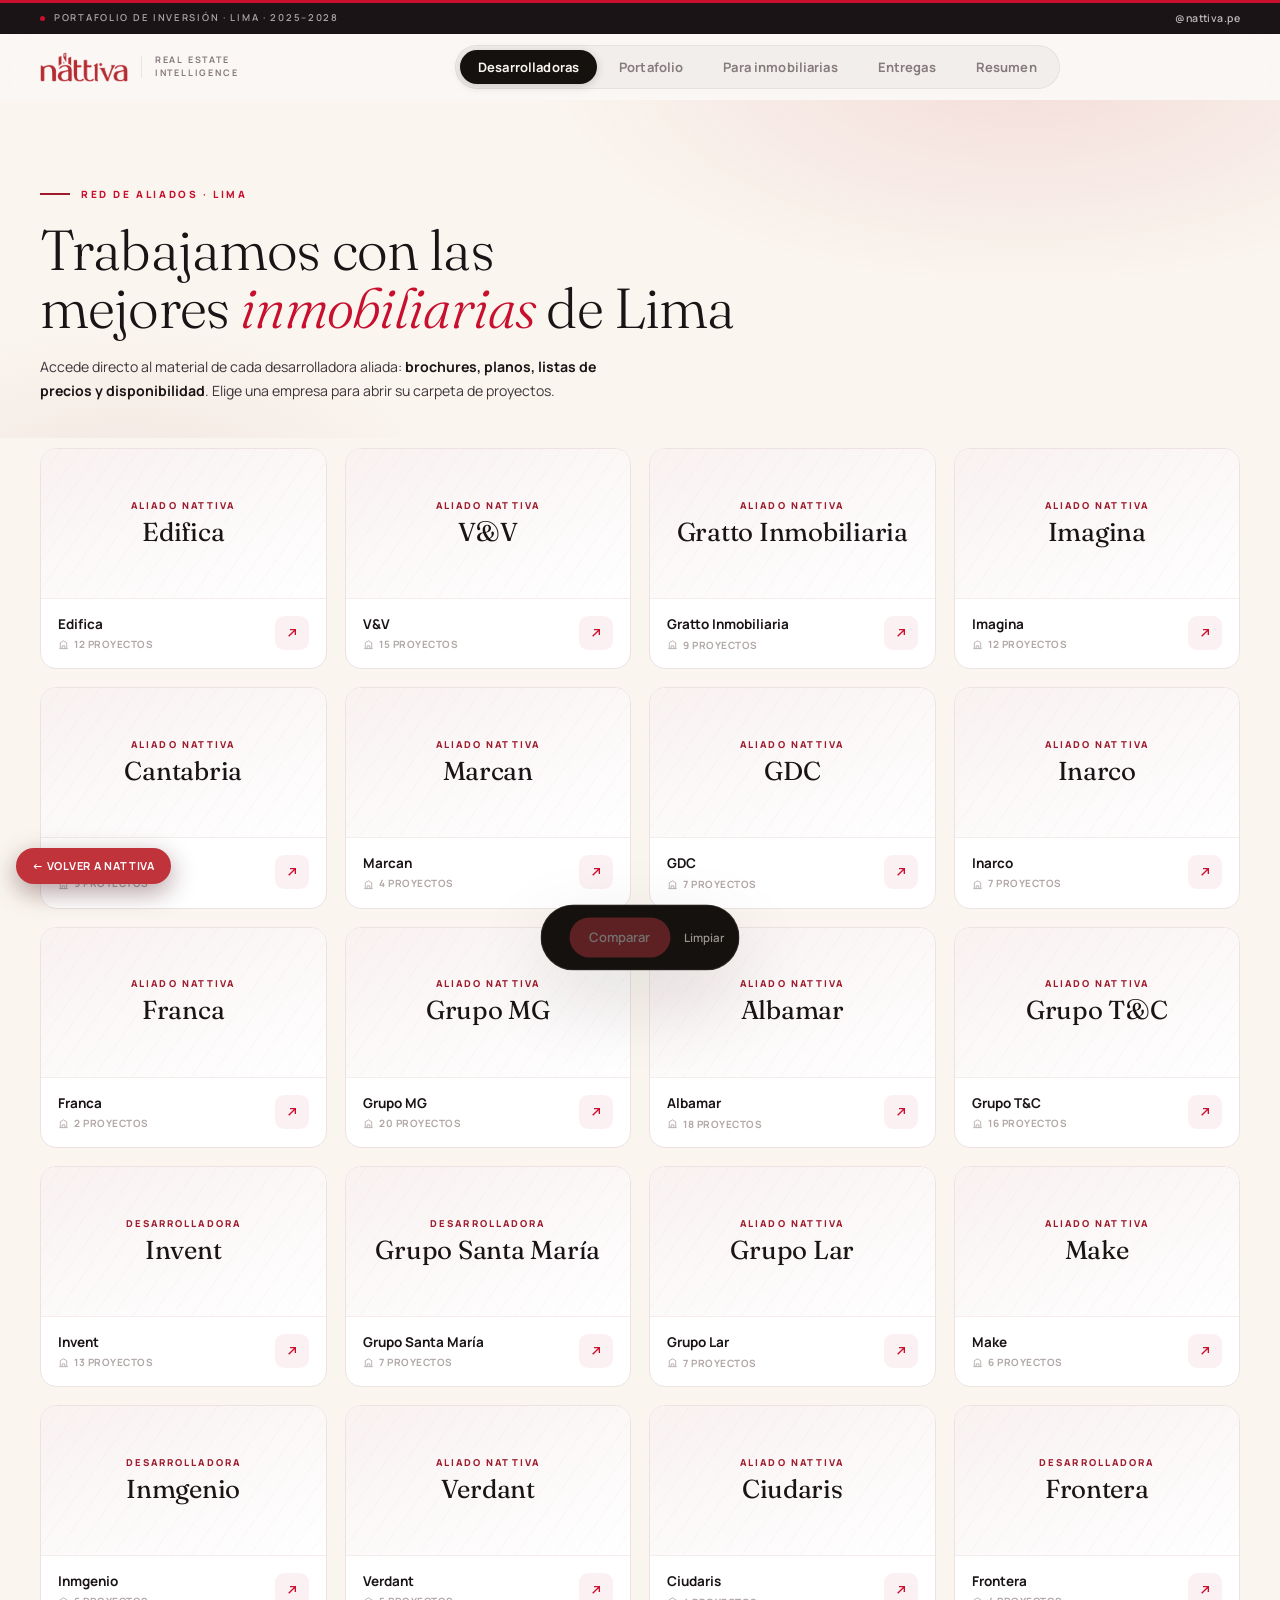
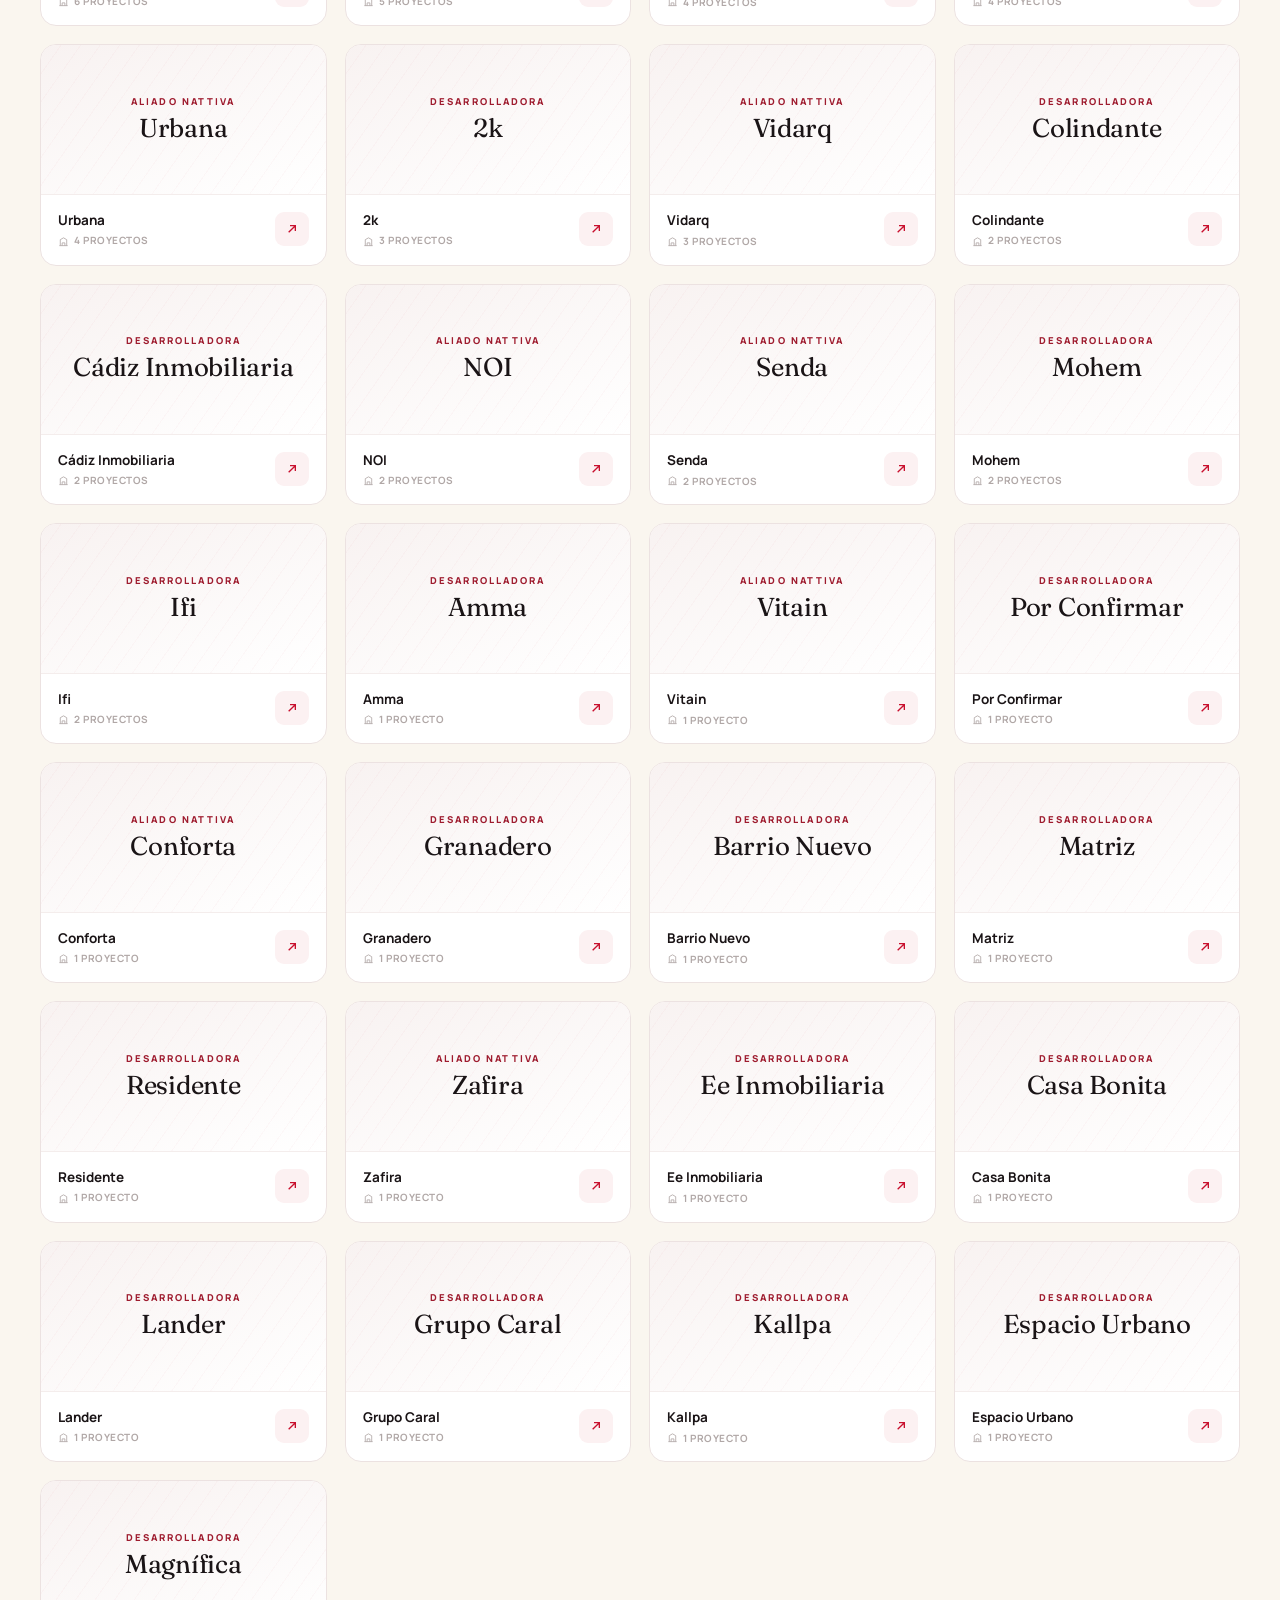
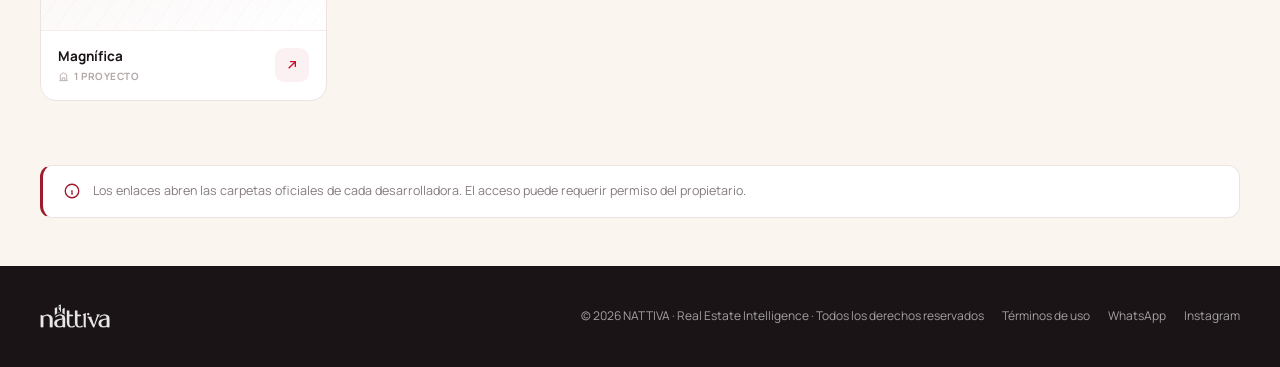
==== commit 8e9a05c6: "Proteccion legal: licencia, terminos de uso, creditos y robots El repositorio es publico y no tenia " ====
--- a/herramientas/explorador/index.html
+++ b/herramientas/explorador/index.html
@@ -1,7 +1,16 @@
 <!DOCTYPE html>
+<!--
+  NATTIVA · Portafolio de Inversión Inmobiliaria
+  © 2026 Aram Ramírez (@shakdows) / NATTIVA. Todos los derechos reservados.
+  Código propietario. Ver LICENSE y /terminos.html.
+  Prohibida la extracción sistemática de la base de proyectos y precios.
+-->
 <html lang="es">
 <head>
 <meta charset="UTF-8">
+<meta name="copyright" content="© 2026 NATTIVA · Real Estate Intelligence. Todos los derechos reservados.">
+<meta name="rights" content="/terminos.html">
+<meta name="robots" content="noindex,nofollow">
 <meta name="viewport" content="width=device-width,initial-scale=1.0">
 <title>NATTIVA · Portafolio de Inversión Inmobiliaria · Lima</title>
 <meta name="description" content="Portafolio curado de departamentos en los mejores distritos de Lima. Compara proyectos, precios, cuotas y financiamiento bancario.">
@@ -938,7 +947,7 @@
 
 <div class="fwrap" id="proyectos">
   <div class="fbar">
-    <button class="fopen" onclick="openFilters()"><svg viewBox="0 0 24 24"><path d="M3 5h18M6 12h12M10 19h4"/></svg><span>Filtros</span></button>
+    <button class="fopen" onclick="openFilters()"><svg viewBox="0 0 24 24"><path d="M3 5h18M6 12h12M10 19h4"/></svg><span>Filtros</span><b class="fopen-n" id="fopenN" hidden></b></button>
     <div class="fsearch">
       <svg viewBox="0 0 24 24"><circle cx="11" cy="11" r="7"/><path d="M21 21l-4-4"/></svg>
       <input id="q" type="text" placeholder="Buscar proyecto, desarrolladora o distrito…" oninput="F.q=this.value;render()">
@@ -1239,7 +1248,8 @@
   <div class="foot-in">
     <img src="[data-uri]" alt="NATTIVA" style="filter:brightness(0) invert(1)">
     <div class="foot-r">
-      <span>© <span id="yr"></span> NATTIVA · Real Estate Intelligence</span>
+      <span>© <span id="yr"></span> NATTIVA · Real Estate Intelligence · Todos los derechos reservados</span>
+      <a href="/terminos.html">Términos de uso</a>
       <a href="https://wa.me/51907528914" target="_blank" rel="noopener">WhatsApp</a>
       <a href="https://www.instagram.com/nattiva.estates/" target="_blank" rel="noopener">Instagram</a>
     </div>
@@ -2200,6 +2210,17 @@
   var fv=document.getElementById('fdev');DEV.slice().sort().forEach(function(d){var o=document.createElement('option');o.value=d;o.textContent=d;fv.appendChild(o);});
   // header shadow
   window.addEventListener('scroll',function(){document.getElementById('hdr').classList.toggle('stuck',window.scrollY>10);});
+  /* La barra de filtros se pegaba a 66px fijos. En un telefono la cabecera
+     mide 102px porque las pestañas bajan de linea, asi que los primeros 36px
+     de los filtros quedaban debajo de ella. Se mide la cabecera de verdad. */
+  function ajustaPegados(){
+    var h=document.getElementById('hdr');
+    if(h)document.documentElement.style.setProperty('--hdr-h',h.offsetHeight+'px');
+  }
+  ajustaPegados();
+  window.addEventListener('resize',ajustaPegados);
+  window.addEventListener('load',ajustaPegados);
+  if(window.ResizeObserver)new ResizeObserver(ajustaPegados).observe(document.getElementById('hdr'));
   render();
   renderDevs();
   // hash routing
@@ -2768,6 +2789,10 @@
   if(F.vis){chip('Con VIS',function(){F.vis=false;var c=document.getElementById('cvis');if(c)c.classList.remove('on');});}
   if(F.opp){chip('Oportunidades',function(){F.opp=false;var c=document.getElementById('copp');if(c)c.classList.remove('on');});}
   if(F.q){chip('"'+F.q+'"',function(){F.q='';var q=document.getElementById('q');if(q)q.value='';});}
+  /* el mismo conteo alimenta la insignia del boton Filtros: en movil los
+     controles viven dentro del panel y si no, no se nota que hay filtros */
+  var bn=document.getElementById('fopenN');
+  if(bn){ bn.textContent=out.length||''; bn.hidden=!out.length; }
   if(!out.length){box.innerHTML='';return;}
   box.innerHTML='<span class="nfactive-l">Filtros</span>'+out.join('')
     +'<button type="button" class="nfchip nfchip-clr" data-clr="1">Limpiar todo</button>';
@@ -2885,6 +2910,14 @@
 function openFilters(){buildFilterPanel();document.getElementById('fpbg').classList.add('on');var fp=document.getElementById('fpanel');fp.classList.add('on');fp.setAttribute('aria-hidden','false');}
 function closeFilters(){document.getElementById('fpbg').classList.remove('on');var fp=document.getElementById('fpanel');fp.classList.remove('on');fp.setAttribute('aria-hidden','true');syncBar();}
 function fpApply(){window.render();var rc=document.getElementById('rc'),go=document.getElementById('fpGo');if(go&&rc)go.textContent='Ver '+rc.textContent;}
+function fpTipo(el,t){
+  F.tipo=(F.tipo===t)?'':t;
+  [].forEach.call(el.parentNode.children,function(c){c.classList.remove('on');});
+  if(F.tipo)el.classList.add('on');
+  [].forEach.call(document.querySelectorAll('[data-tipo]'),function(c){
+    c.classList.toggle('on',!!F.tipo&&c.getAttribute('data-tipo')===F.tipo);});
+  fpApply();
+}
 function fpToggle(el,arr,val){var i=arr.indexOf(val);if(i<0)arr.push(val);else arr.splice(i,1);el.classList.toggle('on');fpApply();}
 function fpClear(){resetF();buildFilterPanel();var rc=document.getElementById('rc'),go=document.getElementById('fpGo');if(go&&rc)go.textContent='Ver '+rc.textContent;}
 function buildFilterPanel(){
@@ -2895,12 +2928,15 @@
   var dormChips=[[1,'1'],[2,'2'],[3,'3'],[4,'4'],[5,'5']].map(function(o){return '<span class="fp-chip'+(F.dorms.indexOf(o[0])>=0?' on':'')+'" onclick="fpToggle(this,F.dorms,'+o[0]+')">'+o[1]+' dorm.</span>';}).join('');
   var entChips=[['INM','Inmediata'],['2026','2026'],['2027','2027'],['2028','2028']].map(function(o){return '<span class="fp-chip'+(F.ents.indexOf(o[0])>=0?' on':'')+'" onclick="fpToggle(this,F.ents,\''+o[0]+'\')">'+o[1]+'</span>';}).join('');
   var vistaChips=[['int','Interior'],['ext','Exterior']].map(function(o){return '<span class="fp-chip'+(F.vistas.indexOf(o[0])>=0?' on':'')+'" onclick="fpToggle(this,F.vistas,\''+o[0]+'\')">'+o[1]+'</span>';}).join('');
+  var tipoChips=[['dep','Departamentos'],['ofi','Oficinas']].map(function(o){
+    return '<span class="fp-chip'+(F.tipo===o[0]?' on':'')+'" onclick="fpTipo(this,\''+o[0]+'\')">'+o[1]+'</span>';}).join('');
   var html=''
    +'<div class="fp-head"><h2>Filtros</h2><button class="fp-x" onclick="closeFilters()">×</button></div>'
    +'<div class="fp-body">'
      +grp('Distritos',F.dists.length?F.dists.length+' sel.':'',distChips,true)
      +grp('Desarrolladoras',F.devs.length?F.devs.length+' sel.':'',devChips,true)
      +grp('Dormitorios','',dormChips)
+     +grp('Tipo','',tipoChips)
      +grp('Entrega','',entChips)
      +grp('Vista','',vistaChips)
      +'<div class="fp-grp"><div class="fp-lab">Área (m²)</div><div class="fp-range"><input type="number" placeholder="Mín" value="'+(F.amin||'')+'" oninput="F.amin=this.value;fpApply()"><span>—</span><input type="number" placeholder="Máx" value="'+(F.amax||'')+'" oninput="F.amax=this.value;fpApply()"></div></div>'
--- a/herramientas/explorador/styles/portfolio-premium.css
+++ b/herramientas/explorador/styles/portfolio-premium.css
@@ -1,3 +1,6 @@
+/* © 2026 Aram Ramírez (@shakdows) / NATTIVA. Todos los derechos reservados.
+   Código propietario — ver LICENSE en la raíz del repositorio. */
+
 /* ════════════════════════════════════════════════════════════════════════
    NATTIVA · Portafolio premium
    Se carga DESPUES del <style> incrustado de index.html y solo redefine
@@ -919,3 +922,57 @@
   .dd-cols{gap:14px}
   .dd-col{gap:14px}
 }
+
+/* ════════ 21 · BARRA DE FILTROS EN TABLET Y MOVIL ════════
+   La barra esta pegada bajo la cabecera y traia todos los controles
+   desplegados: en un telefono ocupaba media pantalla y no habia forma de
+   cerrarla. Pegado se queda lo que se usa a cada rato —buscar y abrir
+   filtros— y el resto vive en el panel, que ya los tiene todos. */
+@media (max-width:1024px){
+  .fbar{flex-wrap:nowrap;gap:8px;align-items:center}
+  .fbar>.fchips,
+  .fbar>.fsel,
+  .fbar>.fnum,
+  .fbar>.flab,
+  .fbar>.fdiv,
+  .fbar>#cvis,
+  .fbar>#copp,
+  .fbar>.fclr{display:none}
+  .fsearch{flex:1 1 auto;min-width:0;min-height:42px}
+  .fwrap{padding-top:.6rem;padding-bottom:.6rem}
+  .fopen{flex:0 0 auto;height:42px}
+  /* con la barra reducida vuelve a caber la palabra */
+  .fopen span{display:inline}
+}
+
+/* insignia con cuantos filtros hay puestos */
+.fopen-n{
+  display:inline-flex;align-items:center;justify-content:center;
+  min-width:19px;height:19px;padding:0 5px;margin-left:2px;
+  border-radius:100px;background:var(--n-crimson);color:#fff;
+  font-size:11px;font-weight:700;font-variant-numeric:tabular-nums;
+}
+.fopen-n[hidden]{display:none}
+
+/* los chips de filtros activos no se apilan en cinco lineas */
+@media (max-width:1024px){
+  .nfactive{
+    flex-wrap:nowrap;overflow-x:auto;scrollbar-width:none;
+    padding-top:10px;
+  }
+  .nfactive::-webkit-scrollbar{display:none}
+  .nfactive>*{flex:0 0 auto}
+}
+
+/* la fila de resultados se cortaba por la derecha en el telefono */
+@media (max-width:760px){
+  .rhead{flex-wrap:wrap;gap:12px;align-items:flex-start}
+  .rsort{flex-wrap:wrap;width:100%;gap:8px}
+  .rsort .fsel{flex:1 1 180px;min-width:0}
+  .rsort .flab{flex:0 0 auto}
+  .vtoggle{flex:0 0 auto}
+}
+
+/* la barra de filtros se pega justo debajo de la cabecera real, no a 66px
+   fijos: en el telefono la cabecera mide 102px y le comia 36px */
+.fwrap{top:var(--hdr-h,66px)}
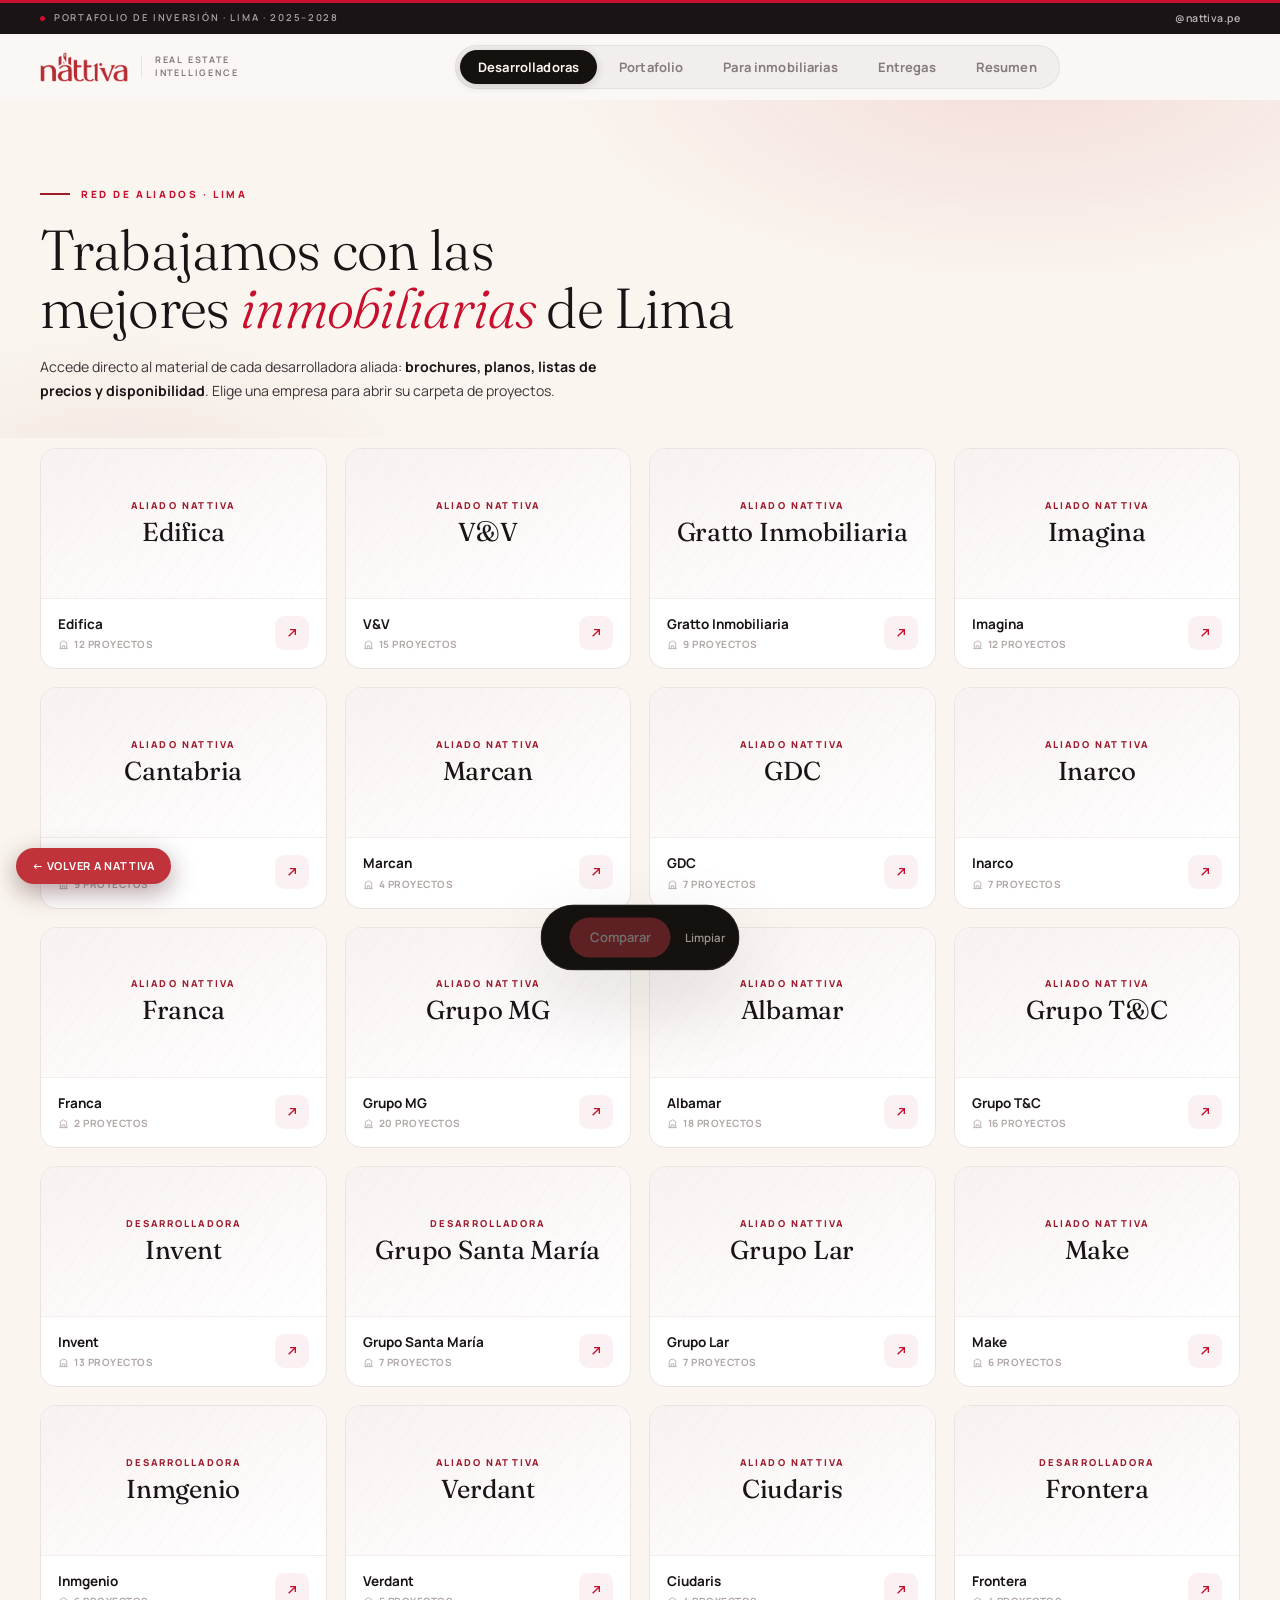
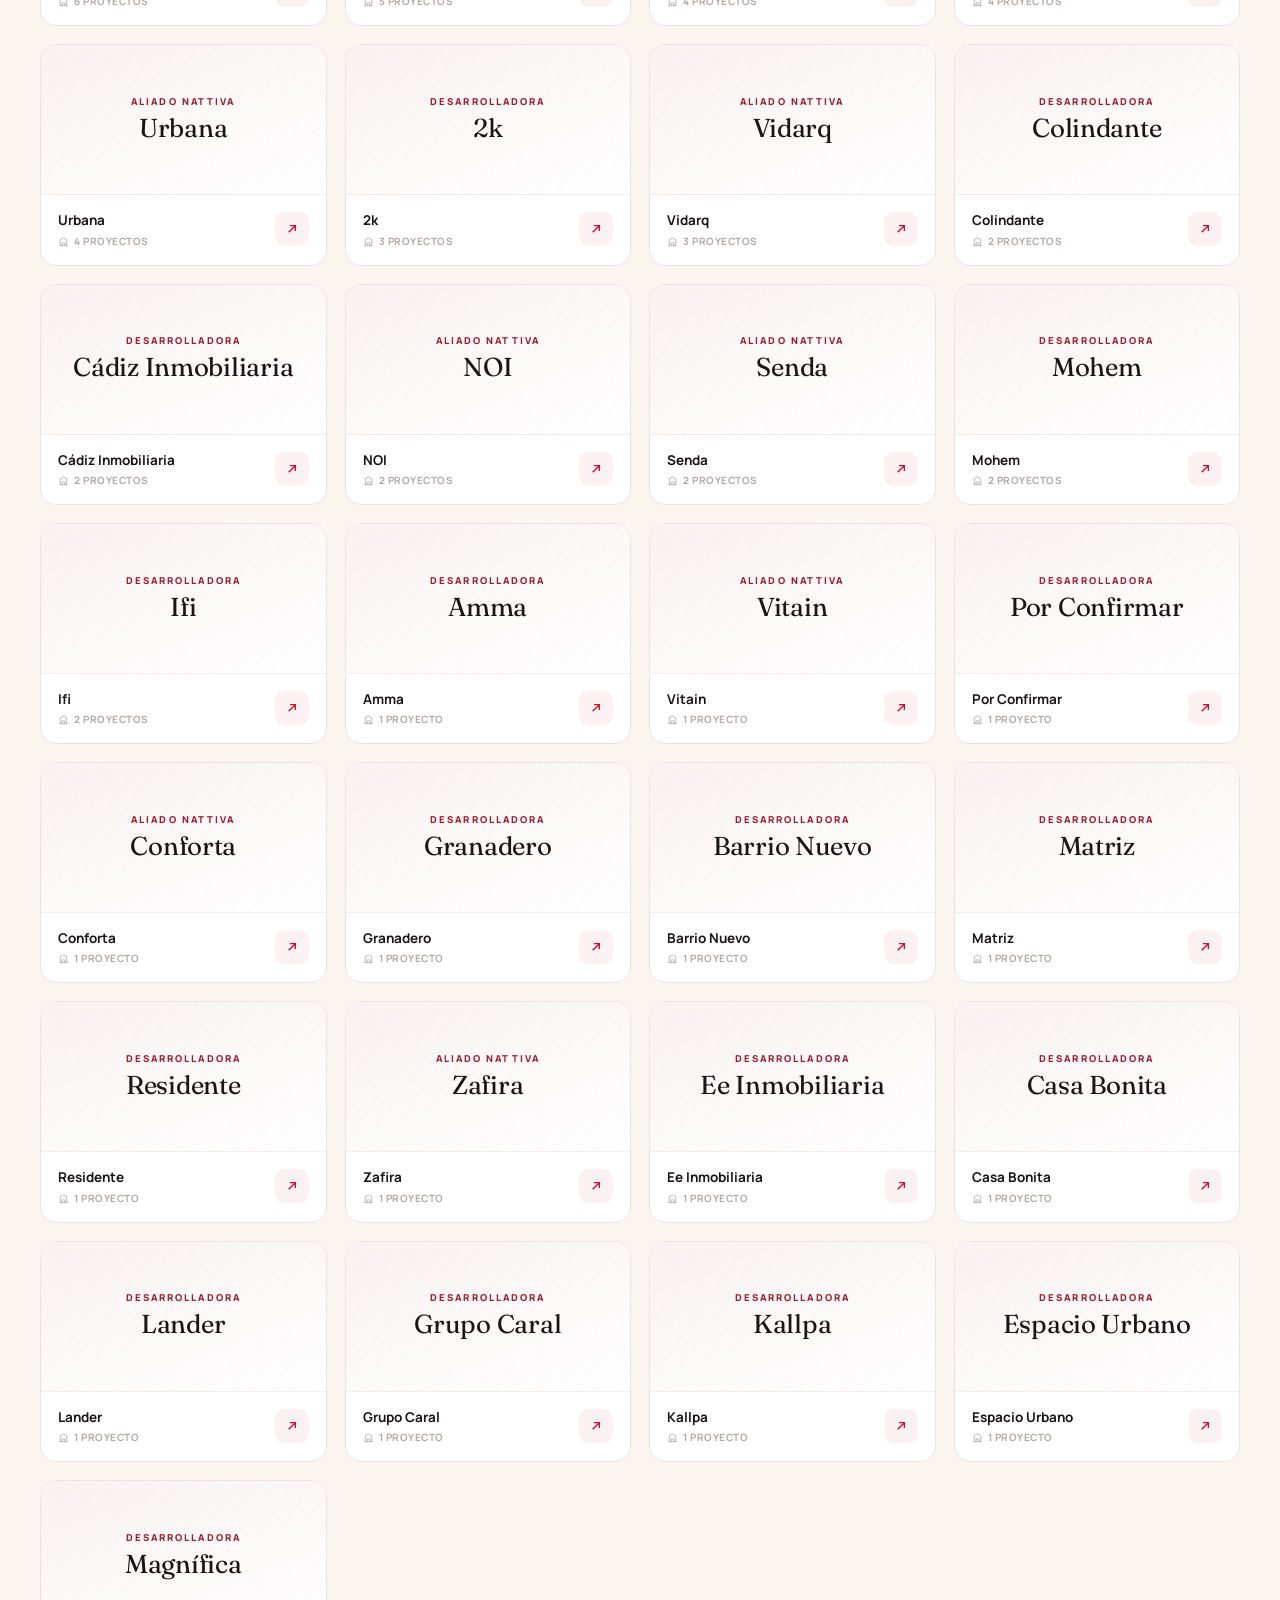
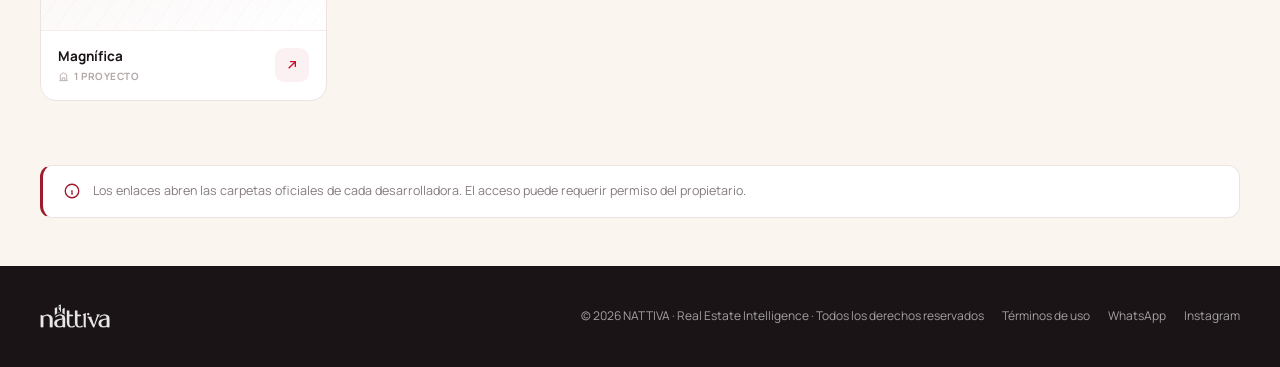
==== commit 8425b3a7: "Ahorro financiero: renombra las filas, no es un descuento Hiram tiene razon en que no es un ahorro: " ====
--- a/herramientas/explorador/index.html
+++ b/herramientas/explorador/index.html
@@ -1354,6 +1354,51 @@
   return '<div class="dd-section"><div class="dd-sec-t">Disponibilidad por tipo de dormitorio</div><div class="dd-typos">'+cards+'</div></div>';
 }
 var CALC={inicial:20,tasa:11.5,plazo:20};
+/* ---- inicio del pago del credito ----
+   Muchos proyectos en planos tienen desembolso postergado: el banco recien
+   suelta el dinero cuando entrega la obra, asi que hasta esa fecha el
+   comprador no paga cuota. El campo se autocompleta con la entrega del
+   proyecto y el asesor puede moverlo. */
+function entregaAMes(t){
+  if(!t)return '';
+  var hoy=new Date();
+  if(/inmediat/i.test(t))return hoy.getFullYear()+'-'+('0'+(hoy.getMonth()+1)).slice(-2);
+  var m=/^([a-zA-ZáéíóúÁÉÍÓÚ]{3})\.?-(\d{2})/.exec(t.trim());
+  if(!m)return '';
+  var mes=MESN[m[1].toLowerCase()];if(!mes)return '';
+  return '20'+m[2]+'-'+('0'+mes).slice(-2);
+}
+function mesesHasta(ym){
+  if(!ym)return 0;
+  var q=/^(\d{4})-(\d{2})$/.exec(ym);if(!q)return 0;
+  var hoy=new Date();
+  var d=(parseInt(q[1],10)-hoy.getFullYear())*12+(parseInt(q[2],10)-1-hoy.getMonth());
+  /* Se descuenta un mes: con desembolso normal la primera cuota cae el mes
+     siguiente a la compra, no este. Comprando en setiembre 2026 con arranque
+     en diciembre 2027, las cuotas que no se pagan son las de octubre 2026 a
+     noviembre 2027: 14, no 15. La de diciembre 2027 ya se paga. */
+  d-=1;
+  return d>0?d:0;
+}
+/* Intereses contenidos en las primeras k cuotas de un credito frances.
+   Se calcula con el saldo real, no con una regla de tres: en cuota fija la
+   parte de interes baja cada mes y aproximar sobreestima el numero. */
+function interesesPrimeras(financiado,r,n,k){
+  if(k<=0||n<=0||financiado<=0)return 0;
+  if(k>n)k=n;
+  if(r<=0)return 0;
+  var cuota=financiado*r/(1-Math.pow(1+r,-n));
+  var f=Math.pow(1+r,k);
+  var saldo=financiado*f-cuota*((f-1)/r);
+  return k*cuota-(financiado-saldo);
+}
+function nombreMes(ym){
+  var q=/^(\d{4})-(\d{2})$/.exec(ym||'');if(!q)return '';
+  var M=['enero','febrero','marzo','abril','mayo','junio','julio','agosto',
+         'setiembre','octubre','noviembre','diciembre'];
+  return M[parseInt(q[2],10)-1]+' '+q[1];
+}
+
 function calcCuota(){
   var pr=document.getElementById('calcPrecio');if(!pr)return;
   var precio=parseFloat(pr.value)||0;
@@ -1370,27 +1415,70 @@
   document.getElementById('calcIniL').textContent=ini+'%';
   document.getElementById('calcTasaL').textContent=tasa.toFixed(1)+'%';
   document.getElementById('calcPlazoL').textContent=plazo+' años';
+
+  /* ---- ahorro financiero por desembolso postergado ---- */
+  var elIni=document.getElementById('calcInicio'),g=0,intG=0;
+  if(elIni){
+    g=mesesHasta(elIni.value);
+    var gl=document.getElementById('calcGraciaL');
+    if(gl)gl.textContent=g?(g+(g===1?' mes':' meses')+' sin pagar'):'Desde este mes';
+    var caja=document.getElementById('calcAhorro');
+    if(caja){
+      if(g>0&&cuota>0){
+        intG=interesesPrimeras(financiado,r,n,g);
+        var nCuo=Math.min(g,n);
+        document.getElementById('ahoInt').textContent=pen(intG);
+        document.getElementById('ahoSub').textContent='en intereses que no corren hasta '+nombreMes(elIni.value);
+        document.getElementById('ahoN').textContent=nCuo+(nCuo===1?' mes':' meses');
+        document.getElementById('ahoTot').textContent=pen(nCuo*cuota);
+        document.getElementById('ahoNote').textContent=
+          'No es un descuento: el crédito arranca en '+nombreMes(elIni.value)+', sus '+plazo
+          +' años corren desde ahí y el total que se paga por el préstamo no cambia. '
+          +'Lo que gana el cliente es no desembolsar nada durante '+g+(g===1?' mes':' meses')
+          +', y tener esos '+pen(nCuo*cuota)+' disponibles mientras tanto.';
+        caja.hidden=false;
+      }else caja.hidden=true;
+    }
+  }
+
   var wa=document.getElementById('ddWa');
   if(wa&&typeof ddP!=='undefined'&&ddP&&precio>0){
     var txt='Hola NATTIVA, me interesa el proyecto '+ddP.n+' ('+ddP.distN+'). '
       +'Simulé mi financiamiento: precio S/ '+Math.round(precio).toLocaleString('es-PE')
       +', inicial '+ini+'% ('+pen(precio*ini/100)+'), plazo '+plazo+' años → cuota aprox. '+pen(cuota)+'/mes. '
+      +(g>0?'Con desembolso postergado no pago cuota por '+g+(g===1?' mes':' meses')+' ('+pen(intG)+' en intereses que no corren). ':'')
       +'Quisiera más información y disponibilidad.';
     wa.href='https://wa.me/51907528914?text='+encodeURIComponent(txt);
   }
 }
-function calcDD(p){
+function calcDD(p,entTxt){
   var precio=p.desde||0;if(!precio)return '';
+  var _h=new Date(),hoyYM=_h.getFullYear()+'-'+('0'+(_h.getMonth()+1)).slice(-2);
+  var ini0=entregaAMes(entTxt);
+  if(ini0&&ini0<hoyYM)ini0=hoyYM;
   return '<div class="dd-section"><div class="dd-sec-t">Calcula tu cuota mensual</div>'
    +'<div class="dd-calc"><div class="dd-calc-form">'
      +'<div class="dd-calc-f"><label>Precio del departamento (S/)</label><input id="calcPrecio" type="number" value="'+Math.round(precio)+'" oninput="calcCuota()"></div>'
      +'<div class="dd-calc-f"><div class="dd-calc-lab"><span>Cuota inicial</span><b id="calcIniL">'+CALC.inicial+'%</b></div><input id="calcIni" type="range" min="0" max="50" step="5" value="'+CALC.inicial+'" oninput="calcCuota()"></div>'
      +'<div class="dd-calc-f"><div class="dd-calc-lab"><span>Tasa anual (TEA)</span><b id="calcTasaL">'+CALC.tasa.toFixed(1)+'%</b></div><input id="calcTasa" type="range" min="5" max="18" step="0.5" value="'+CALC.tasa+'" oninput="calcCuota()"></div>'
      +'<div class="dd-calc-f"><div class="dd-calc-lab"><span>Plazo del crédito</span><b id="calcPlazoL">'+CALC.plazo+' años</b></div><input id="calcPlazo" type="range" min="5" max="25" step="1" value="'+CALC.plazo+'" oninput="calcCuota()"></div>'
+     +'<div class="dd-calc-f"><div class="dd-calc-lab"><span>Empiezo a pagar la cuota en</span><b id="calcGraciaL">—</b></div>'
+       +'<input id="calcInicio" type="month" value="'+ini0+'" min="'+hoyYM+'" oninput="calcCuota()">'
+       +'<div class="dd-calc-hint">'+(ini0?'Tomado de la entrega del proyecto. Cámbialo si el banco desembolsa en otra fecha.':'Si el desembolso es postergado, pon aquí el mes en que arranca la cuota.')+'</div></div>'
    +'</div>'
    +'<div class="dd-calc-out"><div class="dd-calc-k">Cuota mensual estimada</div><div class="dd-calc-v" id="calcOut">—</div>'
      +'<div class="dd-calc-rows"><div><span>Inicial</span><b id="calcIniM">—</b></div><div><span>Monto a financiar</span><b id="calcFin">—</b></div></div>'
      +'<div class="dd-calc-note">Estimado referencial con sistema de cuota fija. La cuota real depende del banco, tu perfil crediticio y seguros.</div></div>'
+   +'<div class="dd-ahorro" id="calcAhorro" hidden>'
+     +'<div class="dd-ahorro-k">Ahorro financiero</div>'
+     +'<div class="dd-ahorro-v num" id="ahoInt">—</div>'
+     +'<div class="dd-ahorro-s" id="ahoSub">—</div>'
+     +'<div class="dd-ahorro-rows">'
+       +'<div><span>Meses de gracia</span><b class="num" id="ahoN">—</b></div>'
+       +'<div><span>Efectivo que no sale de tu bolsillo</span><b class="num" id="ahoTot">—</b></div>'
+     +'</div>'
+     +'<div class="dd-ahorro-note" id="ahoNote"></div>'
+   +'</div>'
    +'</div></div>';
 }
 function printDD(){document.body.classList.add('printing');window.print();setTimeout(function(){document.body.classList.remove('printing');},400);}
@@ -1984,7 +2072,7 @@
      donde se acaba. */
   var table='<div class="dd-body"><div class="dd-cols">'
     +'<div class="dd-col dd-col-a">'+posDD(p)+mapSection+'</div>'
-    +'<div class="dd-col dd-col-b">'+calcDD(p)
+    +'<div class="dd-col dd-col-b">'+calcDD(p,_entP)
     +'<div class="dd-unidades">'
     +'<div class="dd-section"><div class="dd-sec-t">Unidades disponibles</div>'+dchips
       +'<div class="dd-ubuscar">'
--- a/herramientas/explorador/styles/portfolio-premium.css
+++ b/herramientas/explorador/styles/portfolio-premium.css
@@ -976,3 +976,47 @@
 /* la barra de filtros se pega justo debajo de la cabecera real, no a 66px
    fijos: en el telefono la cabecera mide 102px y le comia 36px */
 .fwrap{top:var(--hdr-h,66px)}
+
+/* ════════ 22 · AHORRO FINANCIERO ════════
+   Proyecto en planos con desembolso postergado: el banco suelta el dinero al
+   entregar la obra, asi que hasta esa fecha no hay cuota ni intereses. El
+   recuadro va en tinta y oro para no competir con el crimson de la cuota. */
+.dd-calc-hint{
+  margin-top:7px;font-size:11px;line-height:1.45;color:var(--n-faint);
+}
+#calcInicio{
+  width:100%;background:var(--n-white);
+  border:1px solid var(--n-line);border-radius:10px;
+  padding:11px 13px;font:inherit;font-size:14px;color:var(--n-ink);
+}
+#calcInicio:focus{border-color:var(--n-ink);outline:none;box-shadow:0 0 0 4px rgba(21,17,15,.06)}
+
+.dd-ahorro{
+  margin-top:14px;
+  background:linear-gradient(150deg,var(--n-ink),#241d19);
+  border-radius:12px;padding:18px;color:var(--n-bone);
+}
+.dd-ahorro[hidden]{display:none}
+.dd-ahorro-k{
+  font-size:10px;font-weight:700;letter-spacing:.18em;text-transform:uppercase;
+  color:var(--n-gold-l);
+}
+.dd-ahorro-v{
+  font-family:var(--serif,"Fraunces",Georgia,serif);
+  font-weight:300;font-size:clamp(1.7rem,3.2vw,2.3rem);line-height:1.05;
+  letter-spacing:-.025em;color:#fff;margin-top:8px;
+  font-variant-numeric:tabular-nums;
+}
+.dd-ahorro-s{margin-top:5px;font-size:12px;color:rgba(243,236,224,.72);line-height:1.45}
+.dd-ahorro-rows{
+  margin-top:14px;padding-top:13px;
+  border-top:1px solid rgba(255,255,255,.16);
+  display:flex;flex-direction:column;gap:8px;
+}
+.dd-ahorro-rows div{display:flex;justify-content:space-between;gap:12px;font-size:12px}
+.dd-ahorro-rows span{color:rgba(243,236,224,.7)}
+.dd-ahorro-rows b{font-weight:700;color:#fff;font-variant-numeric:tabular-nums;white-space:nowrap;text-align:right}
+.dd-ahorro-rows span{flex:1 1 auto;min-width:0}
+.dd-ahorro-note{
+  margin-top:12px;font-size:10px;line-height:1.55;color:rgba(243,236,224,.55);
+}
